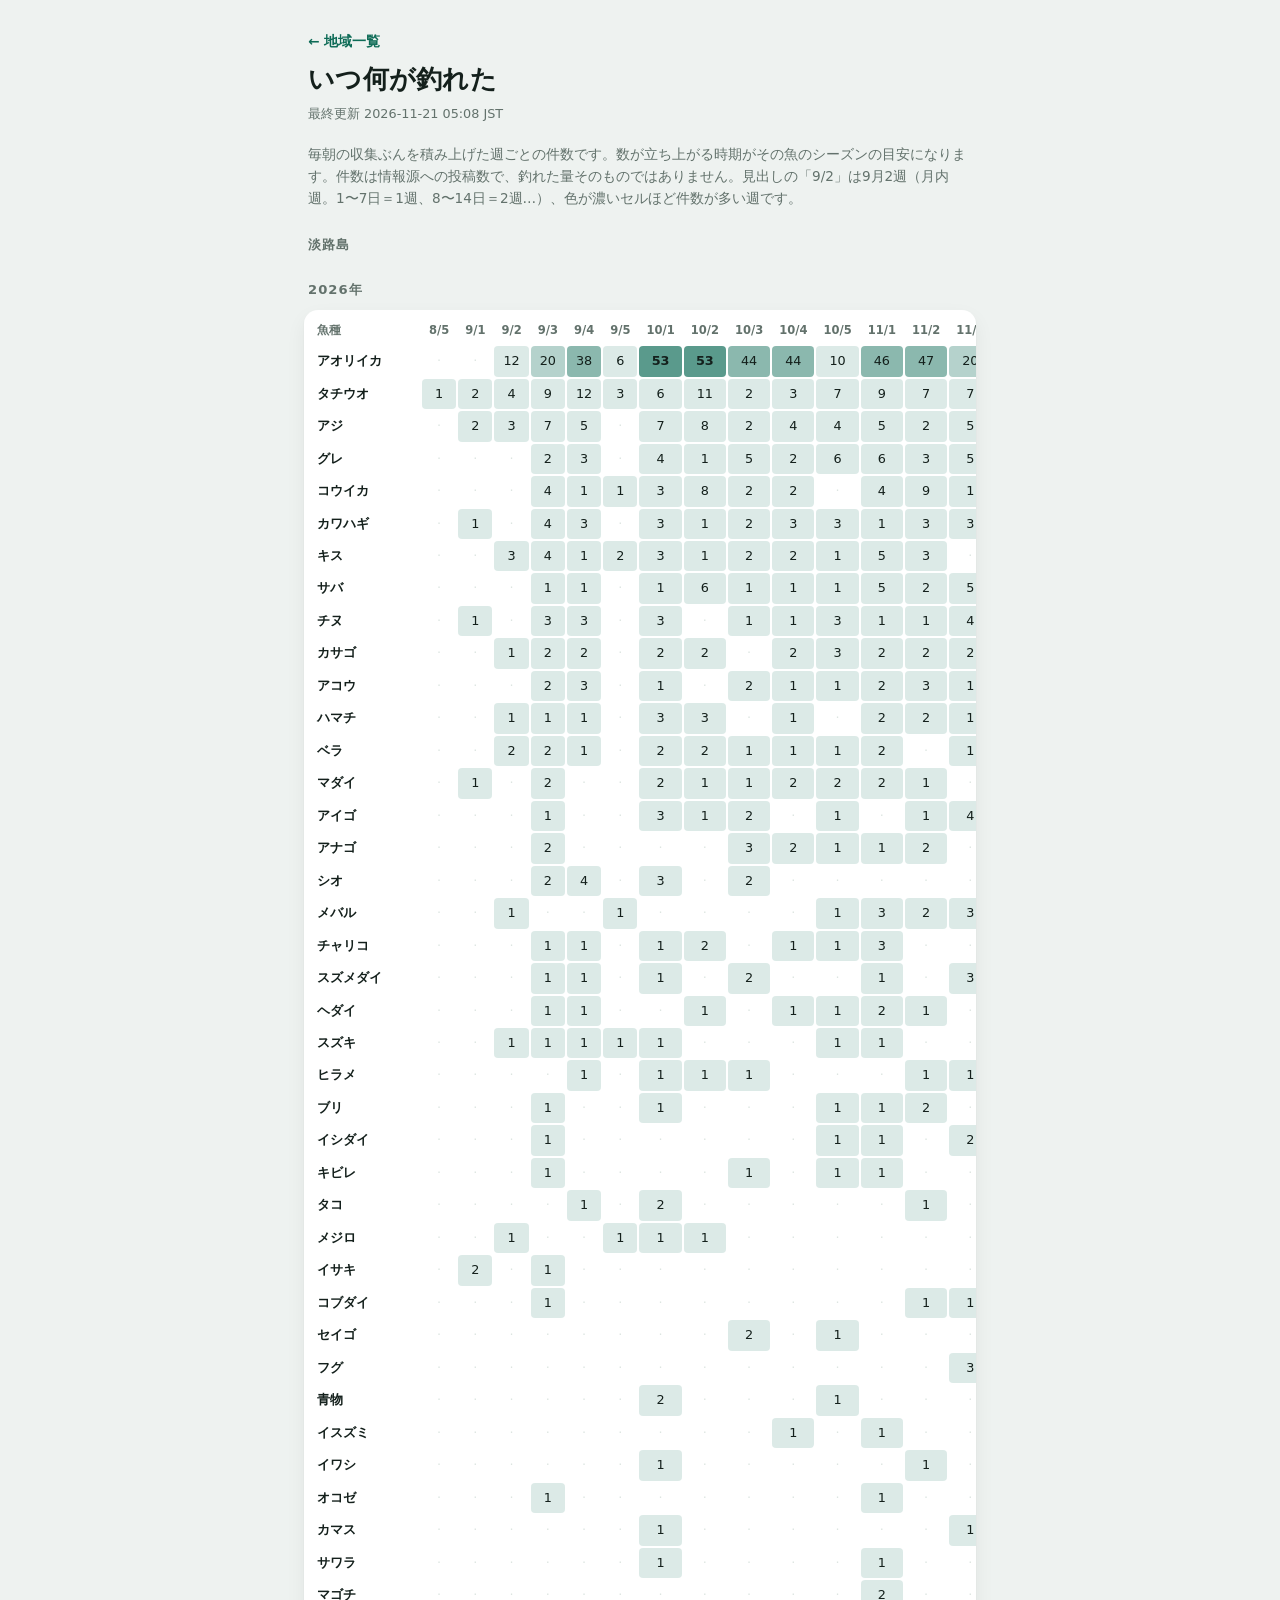
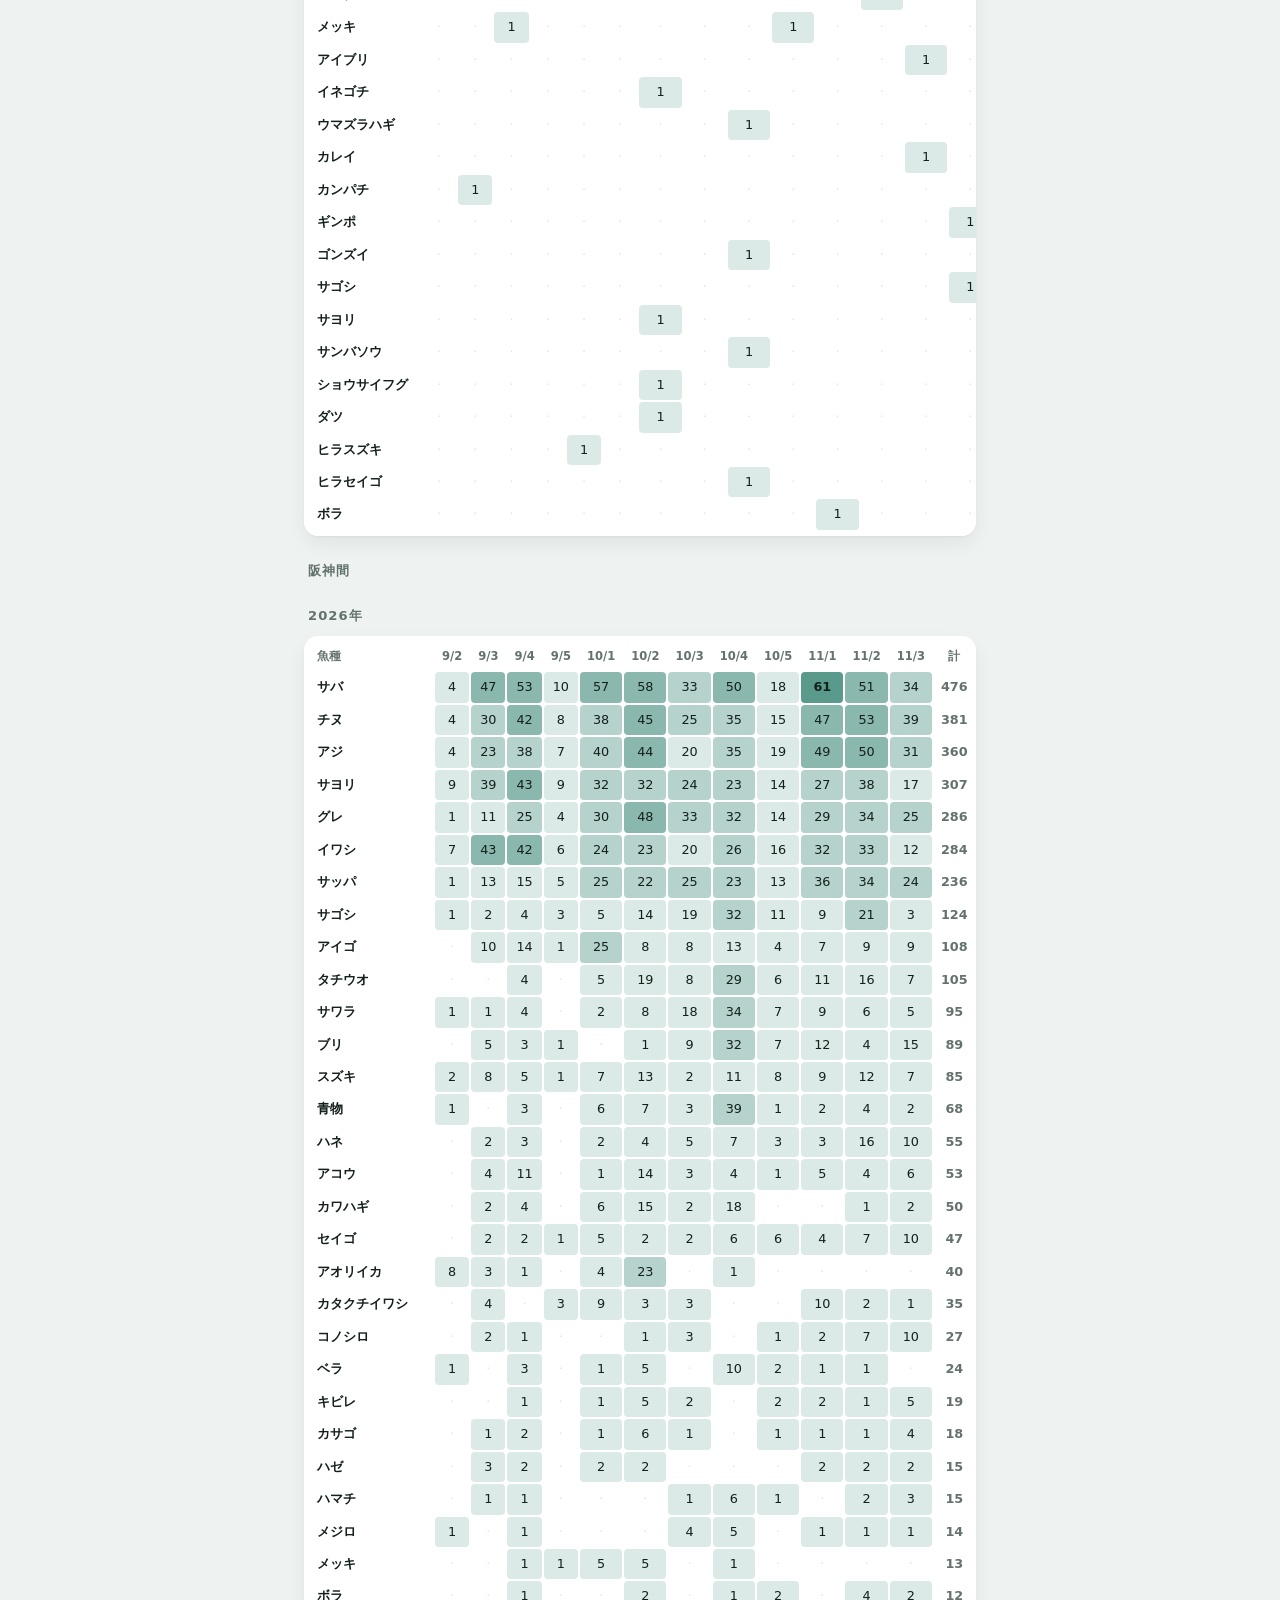
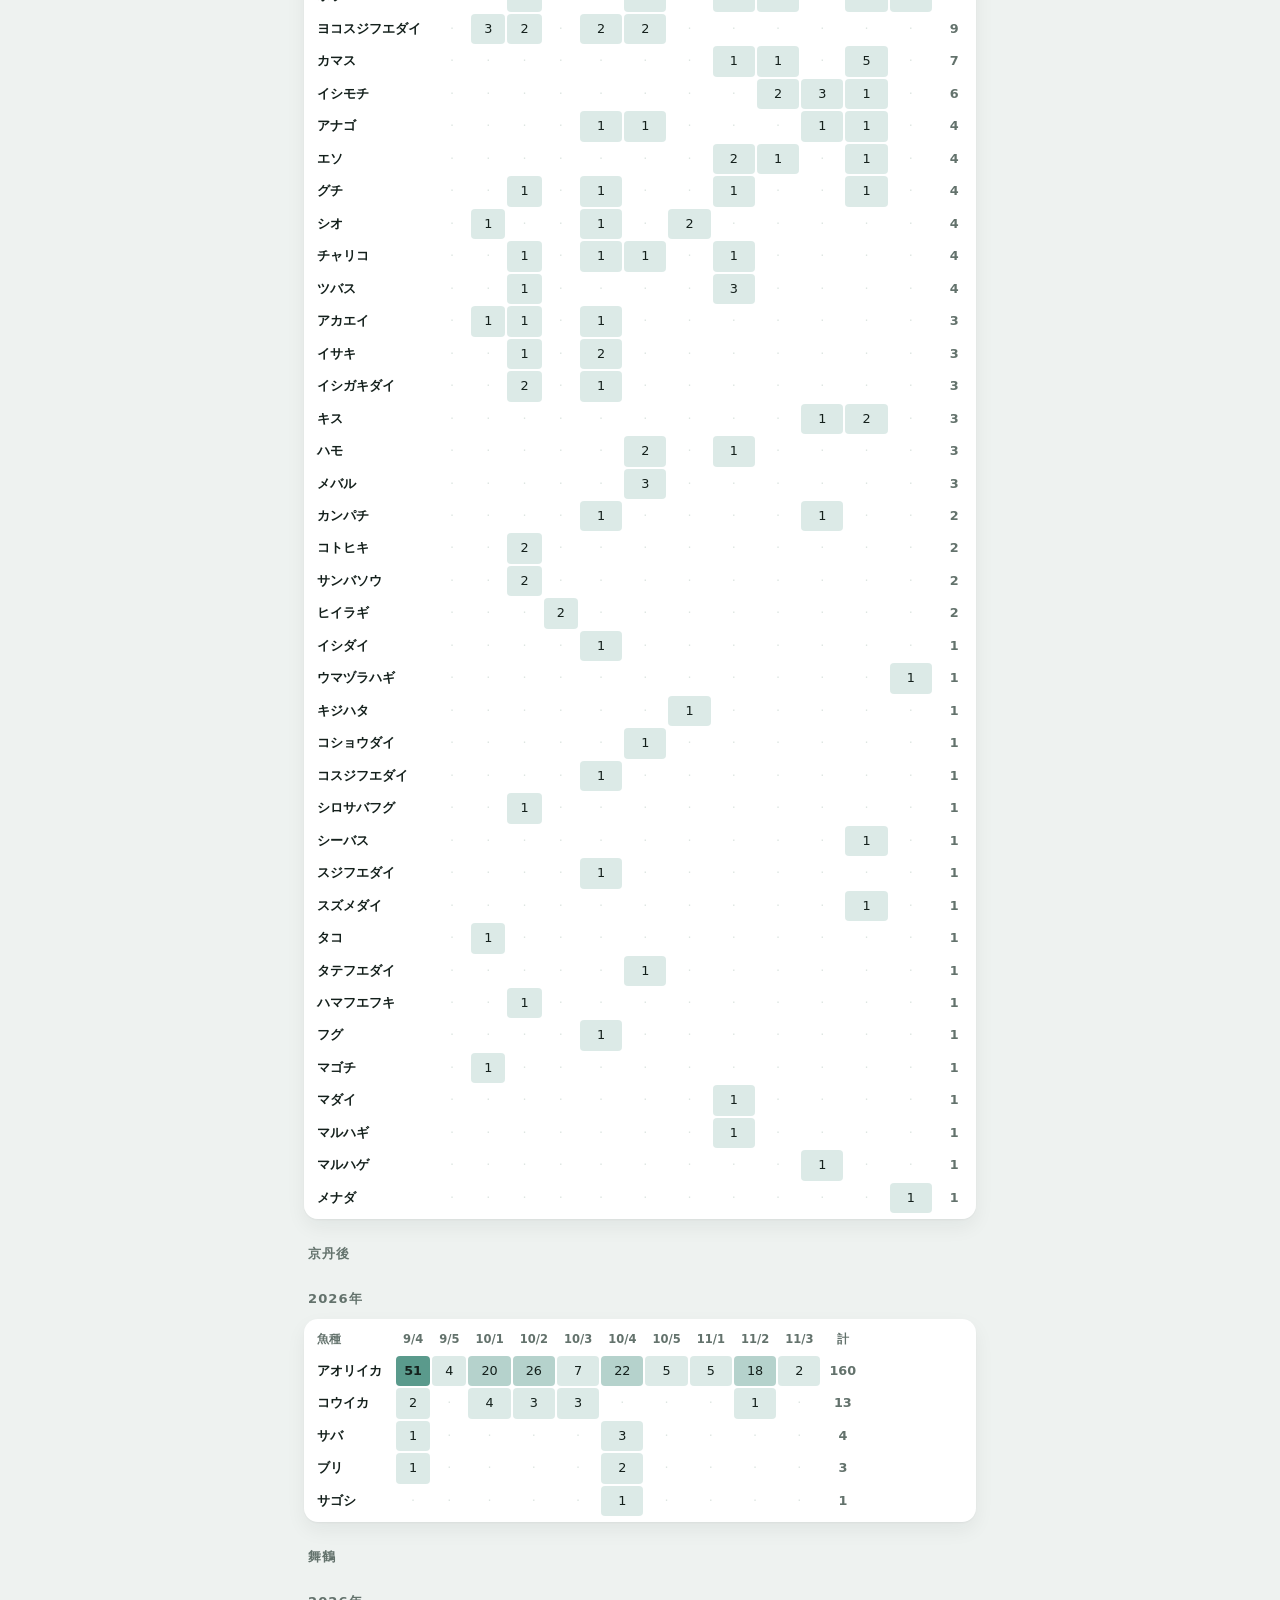
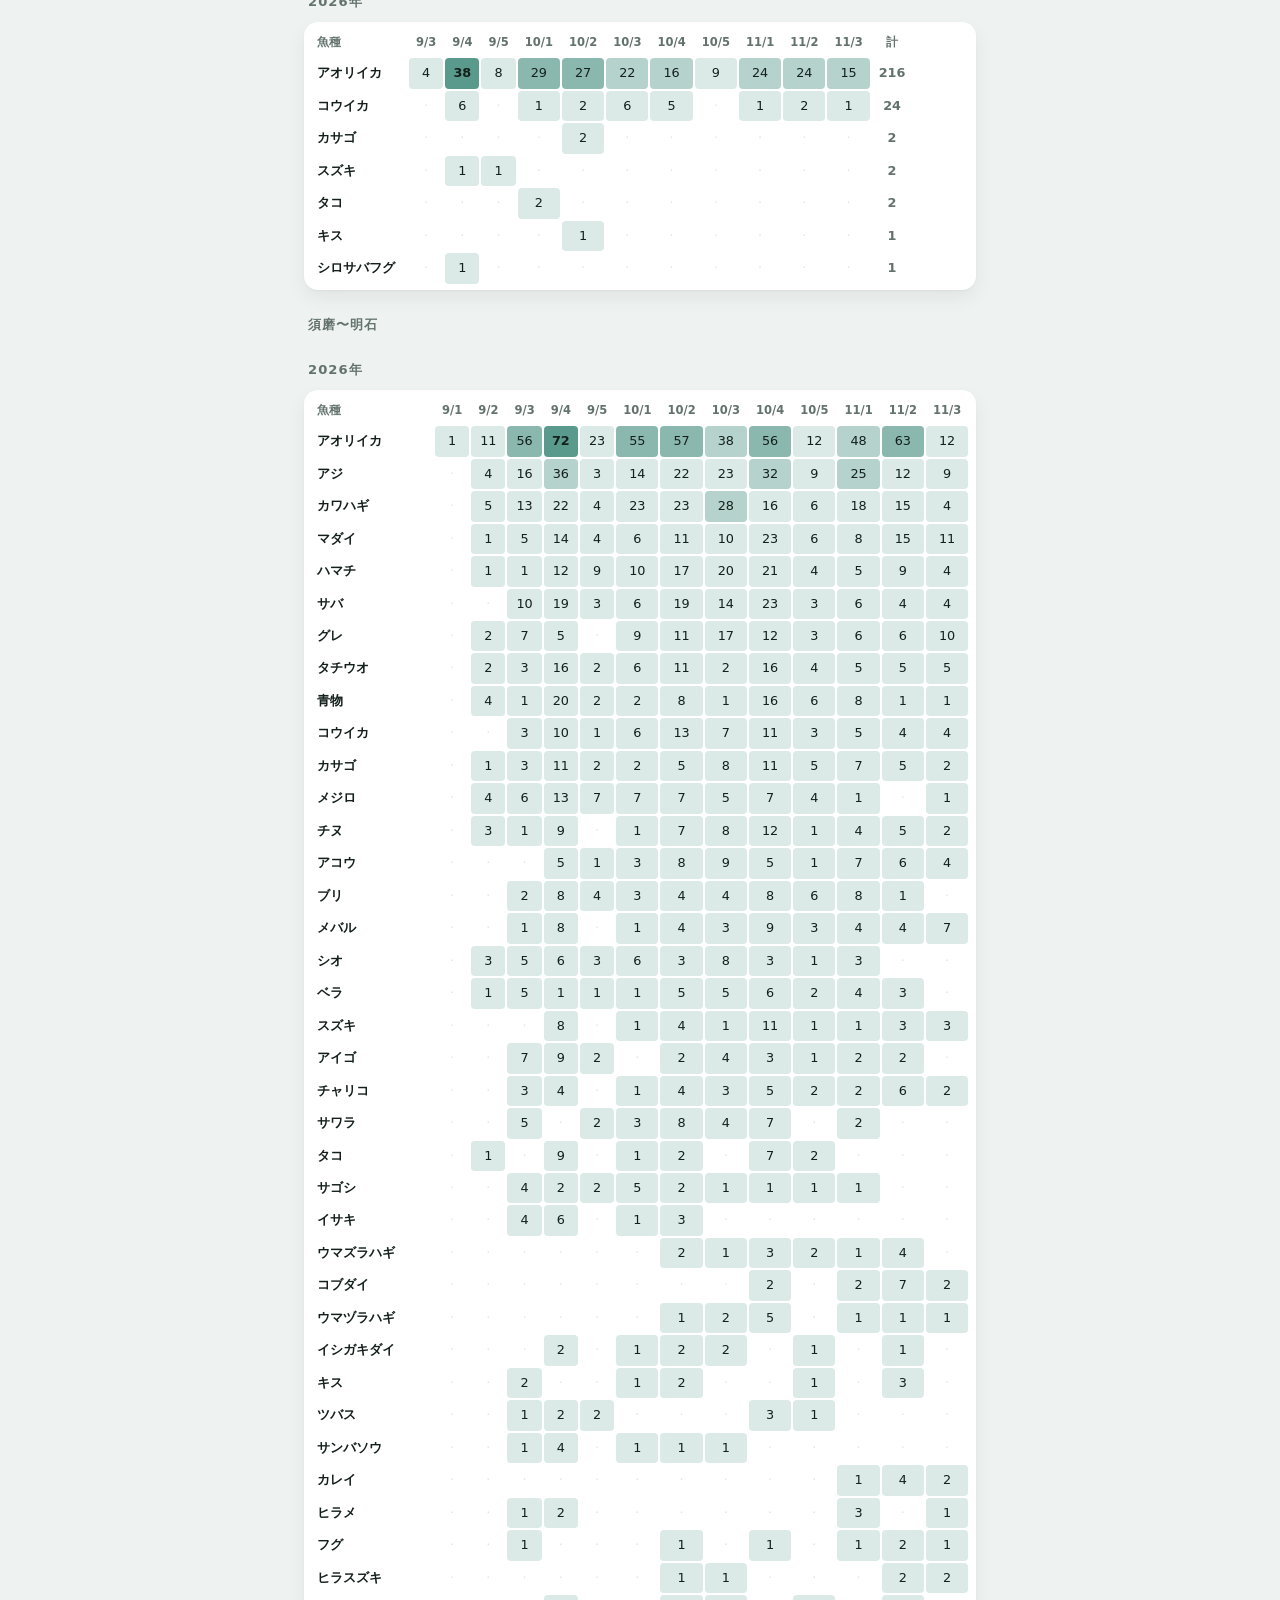
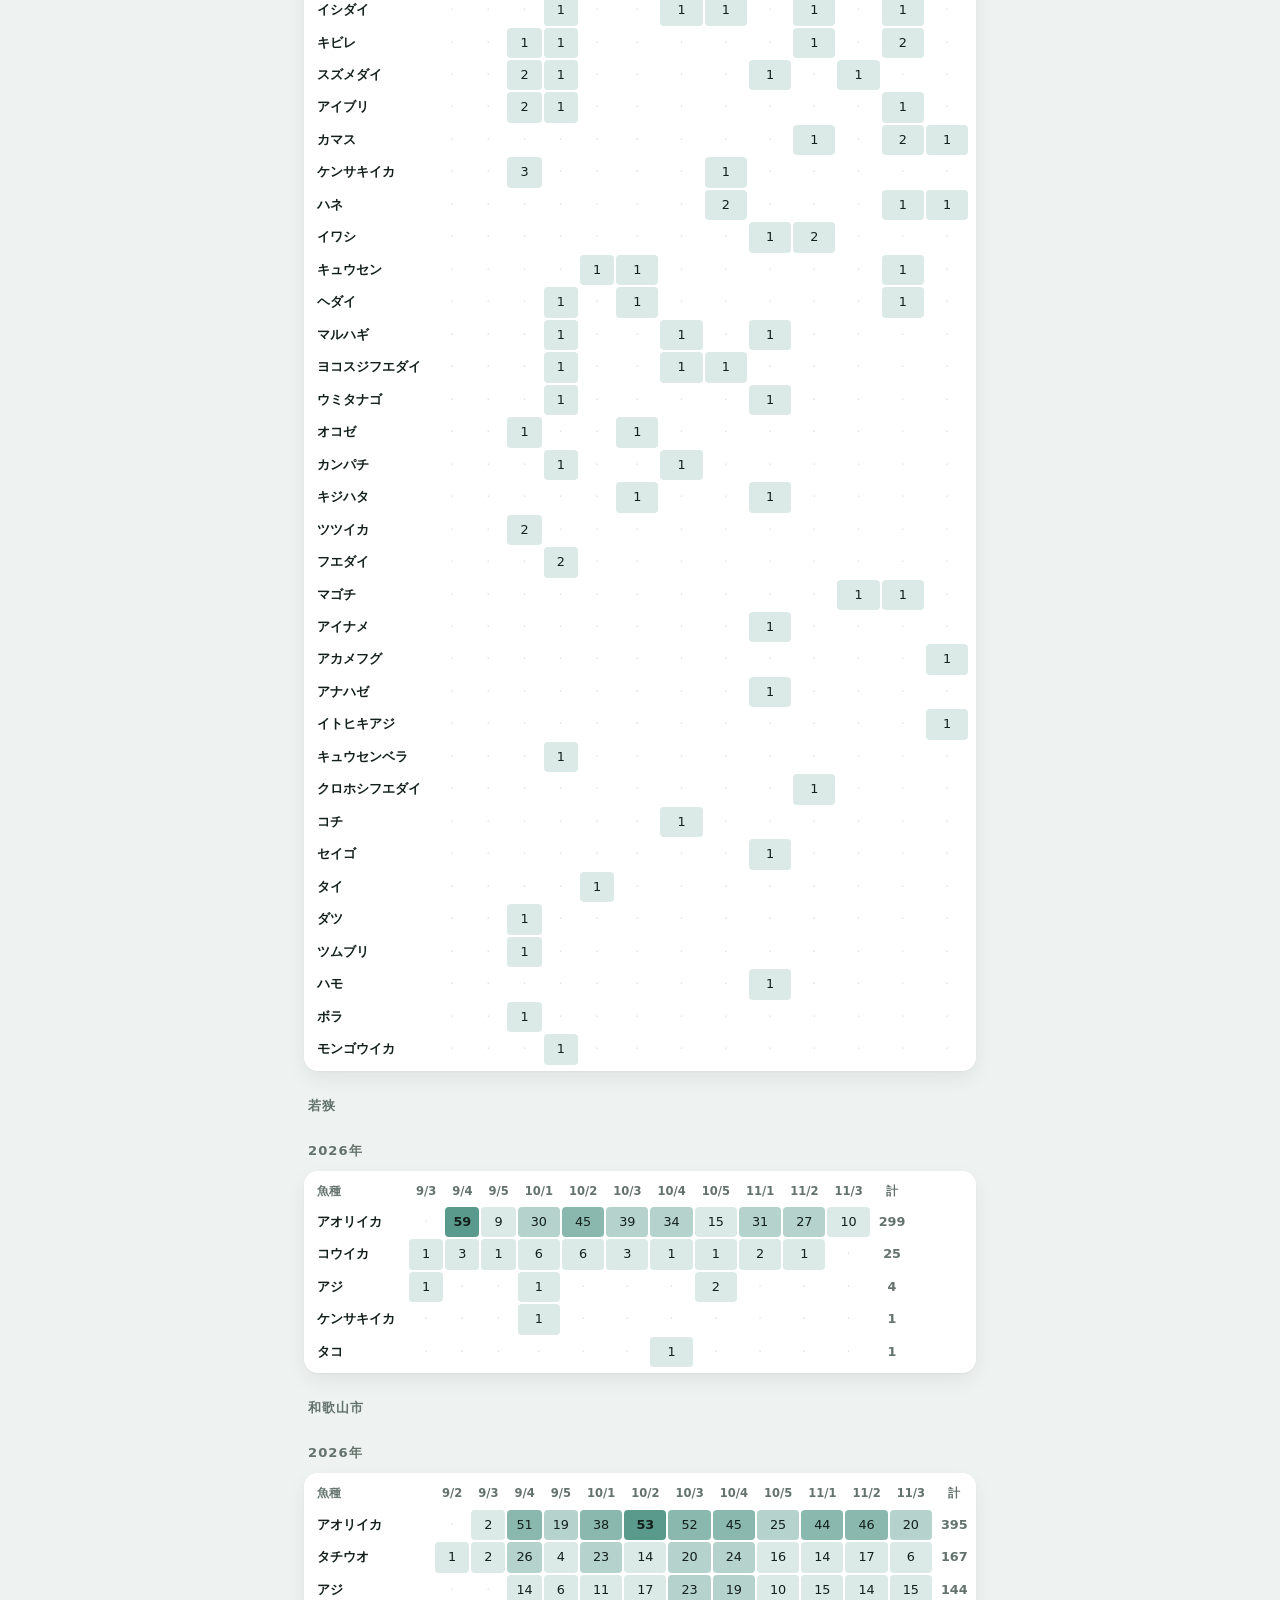
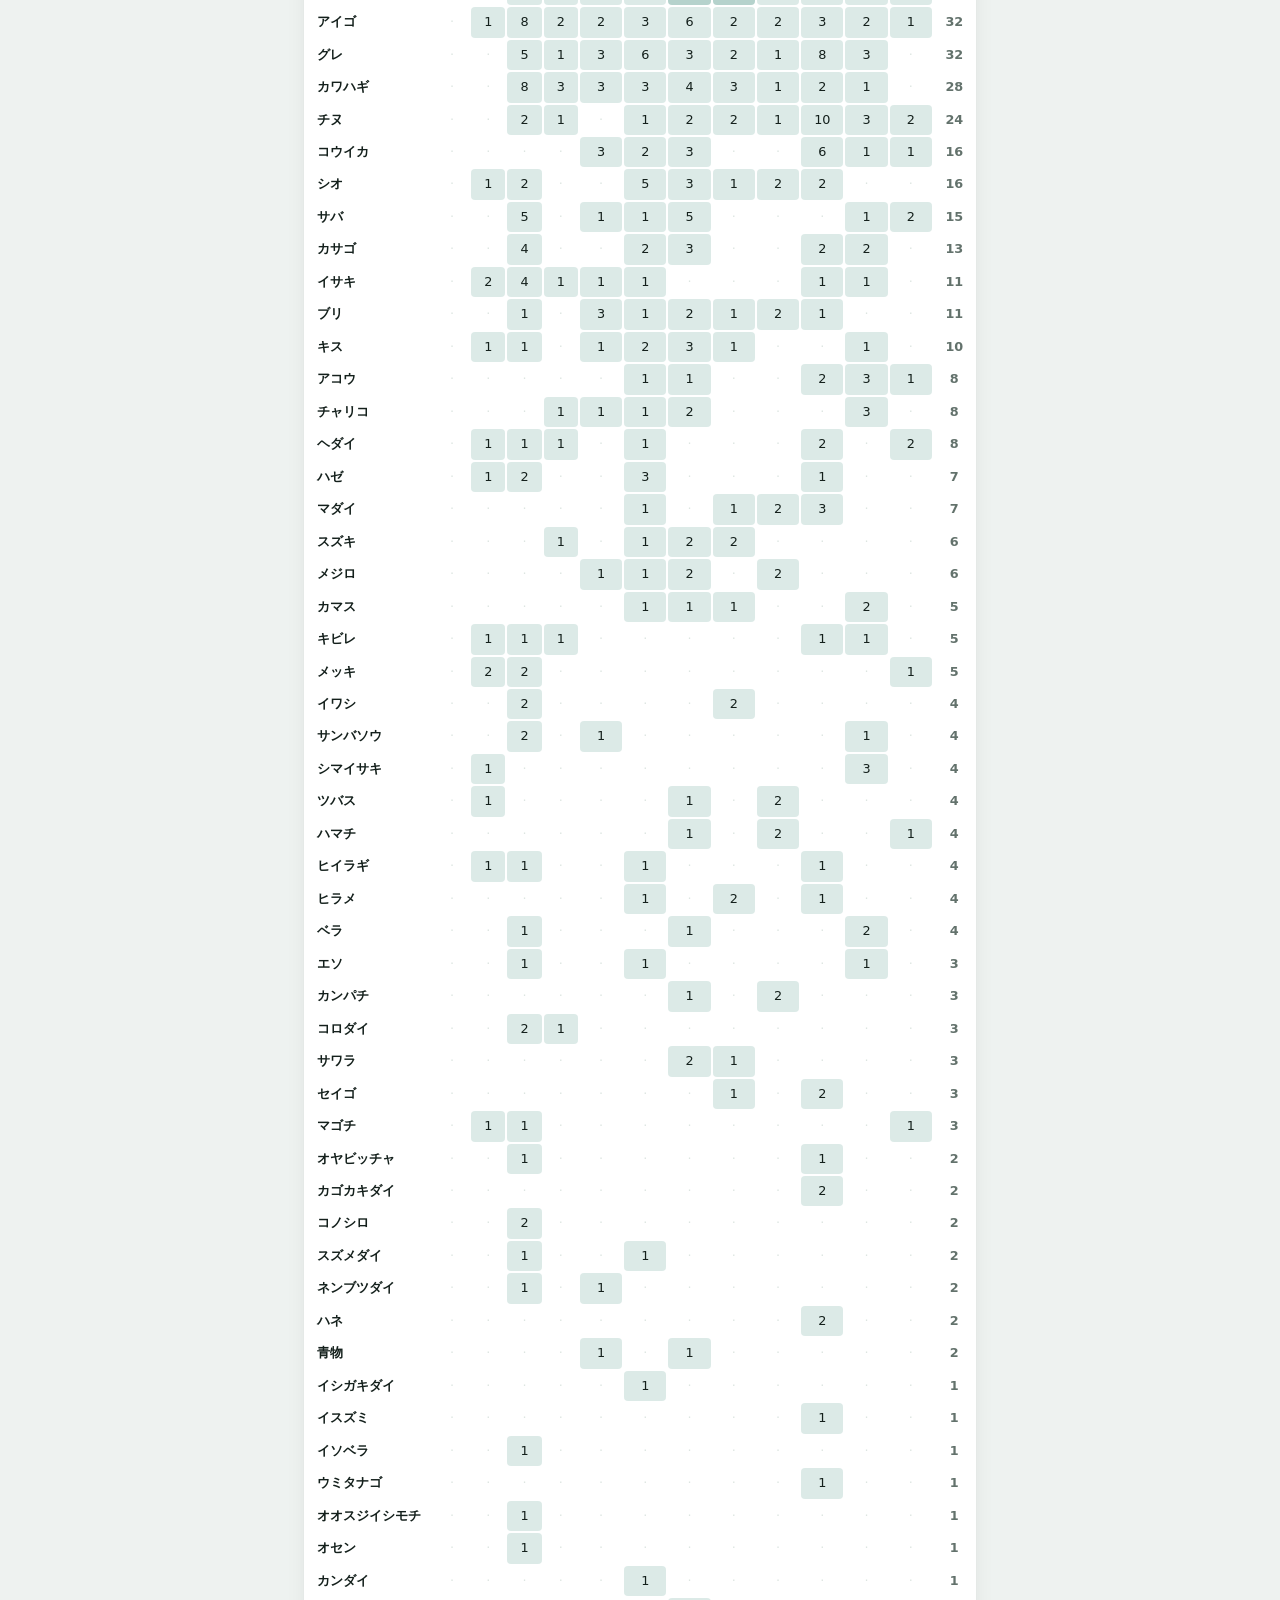
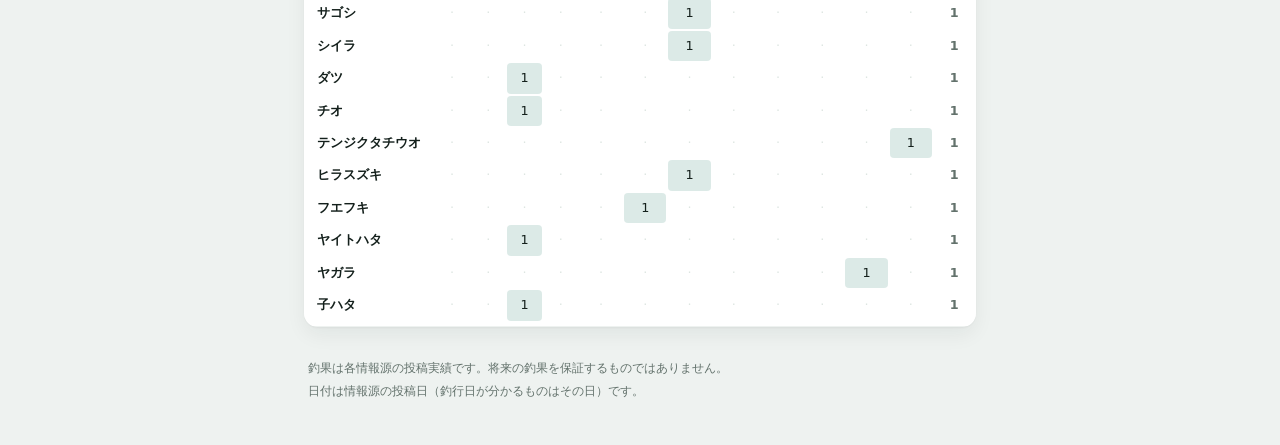
==== stats.html @ 066228cc "report: 釣果サマリを更新" ====
<!doctype html><html lang="ja"><head><meta charset="utf-8"><meta name="viewport" content="width=device-width,initial-scale=1"><meta name="color-scheme" content="light dark"><title>いつ何が釣れた</title><link rel="stylesheet" href="assets/style.css"></head><body><main><header class="top"><a class="back" href="index.html">← 地域一覧</a><h1>いつ何が釣れた</h1><p class="stamp">最終更新 2026-11-21 05:08 JST</p></header><p class="lead2">毎朝の収集ぶんを積み上げた週ごとの件数です。数が立ち上がる時期がその魚のシーズンの目安になります。件数は情報源への投稿数で、釣れた量そのものではありません。見出しの「9/2」は9月2週（月内週。1〜7日＝1週、8〜14日＝2週…）、色が濃いセルほど件数が多い週です。</p><h2 class="day">淡路島</h2><h3 class="day">2026年</h3><div class="grid-wrap"><table class="grid"><thead><tr><th scope="col">魚種</th><th scope="col">8/5</th><th scope="col">9/1</th><th scope="col">9/2</th><th scope="col">9/3</th><th scope="col">9/4</th><th scope="col">9/5</th><th scope="col">10/1</th><th scope="col">10/2</th><th scope="col">10/3</th><th scope="col">10/4</th><th scope="col">10/5</th><th scope="col">11/1</th><th scope="col">11/2</th><th scope="col">11/3</th><th scope="col" class="sum">計</th></tr></thead><tbody><tr><th scope="row">アオリイカ</th><td class="h0">·</td><td class="h0">·</td><td class="h1" title="2026年9月2週 アオリイカ 12件">12</td><td class="h2" title="2026年9月3週 アオリイカ 20件">20</td><td class="h3" title="2026年9月4週 アオリイカ 38件">38</td><td class="h1" title="2026年9月5週 アオリイカ 6件">6</td><td class="h4" title="2026年10月1週 アオリイカ 53件">53</td><td class="h4" title="2026年10月2週 アオリイカ 53件">53</td><td class="h3" title="2026年10月3週 アオリイカ 44件">44</td><td class="h3" title="2026年10月4週 アオリイカ 44件">44</td><td class="h1" title="2026年10月5週 アオリイカ 10件">10</td><td class="h3" title="2026年11月1週 アオリイカ 46件">46</td><td class="h3" title="2026年11月2週 アオリイカ 47件">47</td><td class="h2" title="2026年11月3週 アオリイカ 20件">20</td><td class="sum">393</td></tr><tr><th scope="row">タチウオ</th><td class="h1" title="2026年8月5週 タチウオ 1件">1</td><td class="h1" title="2026年9月1週 タチウオ 2件">2</td><td class="h1" title="2026年9月2週 タチウオ 4件">4</td><td class="h1" title="2026年9月3週 タチウオ 9件">9</td><td class="h1" title="2026年9月4週 タチウオ 12件">12</td><td class="h1" title="2026年9月5週 タチウオ 3件">3</td><td class="h1" title="2026年10月1週 タチウオ 6件">6</td><td class="h1" title="2026年10月2週 タチウオ 11件">11</td><td class="h1" title="2026年10月3週 タチウオ 2件">2</td><td class="h1" title="2026年10月4週 タチウオ 3件">3</td><td class="h1" title="2026年10月5週 タチウオ 7件">7</td><td class="h1" title="2026年11月1週 タチウオ 9件">9</td><td class="h1" title="2026年11月2週 タチウオ 7件">7</td><td class="h1" title="2026年11月3週 タチウオ 7件">7</td><td class="sum">83</td></tr><tr><th scope="row">アジ</th><td class="h0">·</td><td class="h1" title="2026年9月1週 アジ 2件">2</td><td class="h1" title="2026年9月2週 アジ 3件">3</td><td class="h1" title="2026年9月3週 アジ 7件">7</td><td class="h1" title="2026年9月4週 アジ 5件">5</td><td class="h0">·</td><td class="h1" title="2026年10月1週 アジ 7件">7</td><td class="h1" title="2026年10月2週 アジ 8件">8</td><td class="h1" title="2026年10月3週 アジ 2件">2</td><td class="h1" title="2026年10月4週 アジ 4件">4</td><td class="h1" title="2026年10月5週 アジ 4件">4</td><td class="h1" title="2026年11月1週 アジ 5件">5</td><td class="h1" title="2026年11月2週 アジ 2件">2</td><td class="h1" title="2026年11月3週 アジ 5件">5</td><td class="sum">54</td></tr><tr><th scope="row">グレ</th><td class="h0">·</td><td class="h0">·</td><td class="h0">·</td><td class="h1" title="2026年9月3週 グレ 2件">2</td><td class="h1" title="2026年9月4週 グレ 3件">3</td><td class="h0">·</td><td class="h1" title="2026年10月1週 グレ 4件">4</td><td class="h1" title="2026年10月2週 グレ 1件">1</td><td class="h1" title="2026年10月3週 グレ 5件">5</td><td class="h1" title="2026年10月4週 グレ 2件">2</td><td class="h1" title="2026年10月5週 グレ 6件">6</td><td class="h1" title="2026年11月1週 グレ 6件">6</td><td class="h1" title="2026年11月2週 グレ 3件">3</td><td class="h1" title="2026年11月3週 グレ 5件">5</td><td class="sum">37</td></tr><tr><th scope="row">コウイカ</th><td class="h0">·</td><td class="h0">·</td><td class="h0">·</td><td class="h1" title="2026年9月3週 コウイカ 4件">4</td><td class="h1" title="2026年9月4週 コウイカ 1件">1</td><td class="h1" title="2026年9月5週 コウイカ 1件">1</td><td class="h1" title="2026年10月1週 コウイカ 3件">3</td><td class="h1" title="2026年10月2週 コウイカ 8件">8</td><td class="h1" title="2026年10月3週 コウイカ 2件">2</td><td class="h1" title="2026年10月4週 コウイカ 2件">2</td><td class="h0">·</td><td class="h1" title="2026年11月1週 コウイカ 4件">4</td><td class="h1" title="2026年11月2週 コウイカ 9件">9</td><td class="h1" title="2026年11月3週 コウイカ 1件">1</td><td class="sum">35</td></tr><tr><th scope="row">カワハギ</th><td class="h0">·</td><td class="h1" title="2026年9月1週 カワハギ 1件">1</td><td class="h0">·</td><td class="h1" title="2026年9月3週 カワハギ 4件">4</td><td class="h1" title="2026年9月4週 カワハギ 3件">3</td><td class="h0">·</td><td class="h1" title="2026年10月1週 カワハギ 3件">3</td><td class="h1" title="2026年10月2週 カワハギ 1件">1</td><td class="h1" title="2026年10月3週 カワハギ 2件">2</td><td class="h1" title="2026年10月4週 カワハギ 3件">3</td><td class="h1" title="2026年10月5週 カワハギ 3件">3</td><td class="h1" title="2026年11月1週 カワハギ 1件">1</td><td class="h1" title="2026年11月2週 カワハギ 3件">3</td><td class="h1" title="2026年11月3週 カワハギ 3件">3</td><td class="sum">27</td></tr><tr><th scope="row">キス</th><td class="h0">·</td><td class="h0">·</td><td class="h1" title="2026年9月2週 キス 3件">3</td><td class="h1" title="2026年9月3週 キス 4件">4</td><td class="h1" title="2026年9月4週 キス 1件">1</td><td class="h1" title="2026年9月5週 キス 2件">2</td><td class="h1" title="2026年10月1週 キス 3件">3</td><td class="h1" title="2026年10月2週 キス 1件">1</td><td class="h1" title="2026年10月3週 キス 2件">2</td><td class="h1" title="2026年10月4週 キス 2件">2</td><td class="h1" title="2026年10月5週 キス 1件">1</td><td class="h1" title="2026年11月1週 キス 5件">5</td><td class="h1" title="2026年11月2週 キス 3件">3</td><td class="h0">·</td><td class="sum">27</td></tr><tr><th scope="row">サバ</th><td class="h0">·</td><td class="h0">·</td><td class="h0">·</td><td class="h1" title="2026年9月3週 サバ 1件">1</td><td class="h1" title="2026年9月4週 サバ 1件">1</td><td class="h0">·</td><td class="h1" title="2026年10月1週 サバ 1件">1</td><td class="h1" title="2026年10月2週 サバ 6件">6</td><td class="h1" title="2026年10月3週 サバ 1件">1</td><td class="h1" title="2026年10月4週 サバ 1件">1</td><td class="h1" title="2026年10月5週 サバ 1件">1</td><td class="h1" title="2026年11月1週 サバ 5件">5</td><td class="h1" title="2026年11月2週 サバ 2件">2</td><td class="h1" title="2026年11月3週 サバ 5件">5</td><td class="sum">24</td></tr><tr><th scope="row">チヌ</th><td class="h0">·</td><td class="h1" title="2026年9月1週 チヌ 1件">1</td><td class="h0">·</td><td class="h1" title="2026年9月3週 チヌ 3件">3</td><td class="h1" title="2026年9月4週 チヌ 3件">3</td><td class="h0">·</td><td class="h1" title="2026年10月1週 チヌ 3件">3</td><td class="h0">·</td><td class="h1" title="2026年10月3週 チヌ 1件">1</td><td class="h1" title="2026年10月4週 チヌ 1件">1</td><td class="h1" title="2026年10月5週 チヌ 3件">3</td><td class="h1" title="2026年11月1週 チヌ 1件">1</td><td class="h1" title="2026年11月2週 チヌ 1件">1</td><td class="h1" title="2026年11月3週 チヌ 4件">4</td><td class="sum">21</td></tr><tr><th scope="row">カサゴ</th><td class="h0">·</td><td class="h0">·</td><td class="h1" title="2026年9月2週 カサゴ 1件">1</td><td class="h1" title="2026年9月3週 カサゴ 2件">2</td><td class="h1" title="2026年9月4週 カサゴ 2件">2</td><td class="h0">·</td><td class="h1" title="2026年10月1週 カサゴ 2件">2</td><td class="h1" title="2026年10月2週 カサゴ 2件">2</td><td class="h0">·</td><td class="h1" title="2026年10月4週 カサゴ 2件">2</td><td class="h1" title="2026年10月5週 カサゴ 3件">3</td><td class="h1" title="2026年11月1週 カサゴ 2件">2</td><td class="h1" title="2026年11月2週 カサゴ 2件">2</td><td class="h1" title="2026年11月3週 カサゴ 2件">2</td><td class="sum">20</td></tr><tr><th scope="row">アコウ</th><td class="h0">·</td><td class="h0">·</td><td class="h0">·</td><td class="h1" title="2026年9月3週 アコウ 2件">2</td><td class="h1" title="2026年9月4週 アコウ 3件">3</td><td class="h0">·</td><td class="h1" title="2026年10月1週 アコウ 1件">1</td><td class="h0">·</td><td class="h1" title="2026年10月3週 アコウ 2件">2</td><td class="h1" title="2026年10月4週 アコウ 1件">1</td><td class="h1" title="2026年10月5週 アコウ 1件">1</td><td class="h1" title="2026年11月1週 アコウ 2件">2</td><td class="h1" title="2026年11月2週 アコウ 3件">3</td><td class="h1" title="2026年11月3週 アコウ 1件">1</td><td class="sum">16</td></tr><tr><th scope="row">ハマチ</th><td class="h0">·</td><td class="h0">·</td><td class="h1" title="2026年9月2週 ハマチ 1件">1</td><td class="h1" title="2026年9月3週 ハマチ 1件">1</td><td class="h1" title="2026年9月4週 ハマチ 1件">1</td><td class="h0">·</td><td class="h1" title="2026年10月1週 ハマチ 3件">3</td><td class="h1" title="2026年10月2週 ハマチ 3件">3</td><td class="h0">·</td><td class="h1" title="2026年10月4週 ハマチ 1件">1</td><td class="h0">·</td><td class="h1" title="2026年11月1週 ハマチ 2件">2</td><td class="h1" title="2026年11月2週 ハマチ 2件">2</td><td class="h1" title="2026年11月3週 ハマチ 1件">1</td><td class="sum">15</td></tr><tr><th scope="row">ベラ</th><td class="h0">·</td><td class="h0">·</td><td class="h1" title="2026年9月2週 ベラ 2件">2</td><td class="h1" title="2026年9月3週 ベラ 2件">2</td><td class="h1" title="2026年9月4週 ベラ 1件">1</td><td class="h0">·</td><td class="h1" title="2026年10月1週 ベラ 2件">2</td><td class="h1" title="2026年10月2週 ベラ 2件">2</td><td class="h1" title="2026年10月3週 ベラ 1件">1</td><td class="h1" title="2026年10月4週 ベラ 1件">1</td><td class="h1" title="2026年10月5週 ベラ 1件">1</td><td class="h1" title="2026年11月1週 ベラ 2件">2</td><td class="h0">·</td><td class="h1" title="2026年11月3週 ベラ 1件">1</td><td class="sum">15</td></tr><tr><th scope="row">マダイ</th><td class="h0">·</td><td class="h1" title="2026年9月1週 マダイ 1件">1</td><td class="h0">·</td><td class="h1" title="2026年9月3週 マダイ 2件">2</td><td class="h0">·</td><td class="h0">·</td><td class="h1" title="2026年10月1週 マダイ 2件">2</td><td class="h1" title="2026年10月2週 マダイ 1件">1</td><td class="h1" title="2026年10月3週 マダイ 1件">1</td><td class="h1" title="2026年10月4週 マダイ 2件">2</td><td class="h1" title="2026年10月5週 マダイ 2件">2</td><td class="h1" title="2026年11月1週 マダイ 2件">2</td><td class="h1" title="2026年11月2週 マダイ 1件">1</td><td class="h0">·</td><td class="sum">14</td></tr><tr><th scope="row">アイゴ</th><td class="h0">·</td><td class="h0">·</td><td class="h0">·</td><td class="h1" title="2026年9月3週 アイゴ 1件">1</td><td class="h0">·</td><td class="h0">·</td><td class="h1" title="2026年10月1週 アイゴ 3件">3</td><td class="h1" title="2026年10月2週 アイゴ 1件">1</td><td class="h1" title="2026年10月3週 アイゴ 2件">2</td><td class="h0">·</td><td class="h1" title="2026年10月5週 アイゴ 1件">1</td><td class="h0">·</td><td class="h1" title="2026年11月2週 アイゴ 1件">1</td><td class="h1" title="2026年11月3週 アイゴ 4件">4</td><td class="sum">13</td></tr><tr><th scope="row">アナゴ</th><td class="h0">·</td><td class="h0">·</td><td class="h0">·</td><td class="h1" title="2026年9月3週 アナゴ 2件">2</td><td class="h0">·</td><td class="h0">·</td><td class="h0">·</td><td class="h0">·</td><td class="h1" title="2026年10月3週 アナゴ 3件">3</td><td class="h1" title="2026年10月4週 アナゴ 2件">2</td><td class="h1" title="2026年10月5週 アナゴ 1件">1</td><td class="h1" title="2026年11月1週 アナゴ 1件">1</td><td class="h1" title="2026年11月2週 アナゴ 2件">2</td><td class="h0">·</td><td class="sum">11</td></tr><tr><th scope="row">シオ</th><td class="h0">·</td><td class="h0">·</td><td class="h0">·</td><td class="h1" title="2026年9月3週 シオ 2件">2</td><td class="h1" title="2026年9月4週 シオ 4件">4</td><td class="h0">·</td><td class="h1" title="2026年10月1週 シオ 3件">3</td><td class="h0">·</td><td class="h1" title="2026年10月3週 シオ 2件">2</td><td class="h0">·</td><td class="h0">·</td><td class="h0">·</td><td class="h0">·</td><td class="h0">·</td><td class="sum">11</td></tr><tr><th scope="row">メバル</th><td class="h0">·</td><td class="h0">·</td><td class="h1" title="2026年9月2週 メバル 1件">1</td><td class="h0">·</td><td class="h0">·</td><td class="h1" title="2026年9月5週 メバル 1件">1</td><td class="h0">·</td><td class="h0">·</td><td class="h0">·</td><td class="h0">·</td><td class="h1" title="2026年10月5週 メバル 1件">1</td><td class="h1" title="2026年11月1週 メバル 3件">3</td><td class="h1" title="2026年11月2週 メバル 2件">2</td><td class="h1" title="2026年11月3週 メバル 3件">3</td><td class="sum">11</td></tr><tr><th scope="row">チャリコ</th><td class="h0">·</td><td class="h0">·</td><td class="h0">·</td><td class="h1" title="2026年9月3週 チャリコ 1件">1</td><td class="h1" title="2026年9月4週 チャリコ 1件">1</td><td class="h0">·</td><td class="h1" title="2026年10月1週 チャリコ 1件">1</td><td class="h1" title="2026年10月2週 チャリコ 2件">2</td><td class="h0">·</td><td class="h1" title="2026年10月4週 チャリコ 1件">1</td><td class="h1" title="2026年10月5週 チャリコ 1件">1</td><td class="h1" title="2026年11月1週 チャリコ 3件">3</td><td class="h0">·</td><td class="h0">·</td><td class="sum">10</td></tr><tr><th scope="row">スズメダイ</th><td class="h0">·</td><td class="h0">·</td><td class="h0">·</td><td class="h1" title="2026年9月3週 スズメダイ 1件">1</td><td class="h1" title="2026年9月4週 スズメダイ 1件">1</td><td class="h0">·</td><td class="h1" title="2026年10月1週 スズメダイ 1件">1</td><td class="h0">·</td><td class="h1" title="2026年10月3週 スズメダイ 2件">2</td><td class="h0">·</td><td class="h0">·</td><td class="h1" title="2026年11月1週 スズメダイ 1件">1</td><td class="h0">·</td><td class="h1" title="2026年11月3週 スズメダイ 3件">3</td><td class="sum">9</td></tr><tr><th scope="row">ヘダイ</th><td class="h0">·</td><td class="h0">·</td><td class="h0">·</td><td class="h1" title="2026年9月3週 ヘダイ 1件">1</td><td class="h1" title="2026年9月4週 ヘダイ 1件">1</td><td class="h0">·</td><td class="h0">·</td><td class="h1" title="2026年10月2週 ヘダイ 1件">1</td><td class="h0">·</td><td class="h1" title="2026年10月4週 ヘダイ 1件">1</td><td class="h1" title="2026年10月5週 ヘダイ 1件">1</td><td class="h1" title="2026年11月1週 ヘダイ 2件">2</td><td class="h1" title="2026年11月2週 ヘダイ 1件">1</td><td class="h0">·</td><td class="sum">8</td></tr><tr><th scope="row">スズキ</th><td class="h0">·</td><td class="h0">·</td><td class="h1" title="2026年9月2週 スズキ 1件">1</td><td class="h1" title="2026年9月3週 スズキ 1件">1</td><td class="h1" title="2026年9月4週 スズキ 1件">1</td><td class="h1" title="2026年9月5週 スズキ 1件">1</td><td class="h1" title="2026年10月1週 スズキ 1件">1</td><td class="h0">·</td><td class="h0">·</td><td class="h0">·</td><td class="h1" title="2026年10月5週 スズキ 1件">1</td><td class="h1" title="2026年11月1週 スズキ 1件">1</td><td class="h0">·</td><td class="h0">·</td><td class="sum">7</td></tr><tr><th scope="row">ヒラメ</th><td class="h0">·</td><td class="h0">·</td><td class="h0">·</td><td class="h0">·</td><td class="h1" title="2026年9月4週 ヒラメ 1件">1</td><td class="h0">·</td><td class="h1" title="2026年10月1週 ヒラメ 1件">1</td><td class="h1" title="2026年10月2週 ヒラメ 1件">1</td><td class="h1" title="2026年10月3週 ヒラメ 1件">1</td><td class="h0">·</td><td class="h0">·</td><td class="h0">·</td><td class="h1" title="2026年11月2週 ヒラメ 1件">1</td><td class="h1" title="2026年11月3週 ヒラメ 1件">1</td><td class="sum">6</td></tr><tr><th scope="row">ブリ</th><td class="h0">·</td><td class="h0">·</td><td class="h0">·</td><td class="h1" title="2026年9月3週 ブリ 1件">1</td><td class="h0">·</td><td class="h0">·</td><td class="h1" title="2026年10月1週 ブリ 1件">1</td><td class="h0">·</td><td class="h0">·</td><td class="h0">·</td><td class="h1" title="2026年10月5週 ブリ 1件">1</td><td class="h1" title="2026年11月1週 ブリ 1件">1</td><td class="h1" title="2026年11月2週 ブリ 2件">2</td><td class="h0">·</td><td class="sum">6</td></tr><tr><th scope="row">イシダイ</th><td class="h0">·</td><td class="h0">·</td><td class="h0">·</td><td class="h1" title="2026年9月3週 イシダイ 1件">1</td><td class="h0">·</td><td class="h0">·</td><td class="h0">·</td><td class="h0">·</td><td class="h0">·</td><td class="h0">·</td><td class="h1" title="2026年10月5週 イシダイ 1件">1</td><td class="h1" title="2026年11月1週 イシダイ 1件">1</td><td class="h0">·</td><td class="h1" title="2026年11月3週 イシダイ 2件">2</td><td class="sum">5</td></tr><tr><th scope="row">キビレ</th><td class="h0">·</td><td class="h0">·</td><td class="h0">·</td><td class="h1" title="2026年9月3週 キビレ 1件">1</td><td class="h0">·</td><td class="h0">·</td><td class="h0">·</td><td class="h0">·</td><td class="h1" title="2026年10月3週 キビレ 1件">1</td><td class="h0">·</td><td class="h1" title="2026年10月5週 キビレ 1件">1</td><td class="h1" title="2026年11月1週 キビレ 1件">1</td><td class="h0">·</td><td class="h0">·</td><td class="sum">4</td></tr><tr><th scope="row">タコ</th><td class="h0">·</td><td class="h0">·</td><td class="h0">·</td><td class="h0">·</td><td class="h1" title="2026年9月4週 タコ 1件">1</td><td class="h0">·</td><td class="h1" title="2026年10月1週 タコ 2件">2</td><td class="h0">·</td><td class="h0">·</td><td class="h0">·</td><td class="h0">·</td><td class="h0">·</td><td class="h1" title="2026年11月2週 タコ 1件">1</td><td class="h0">·</td><td class="sum">4</td></tr><tr><th scope="row">メジロ</th><td class="h0">·</td><td class="h0">·</td><td class="h1" title="2026年9月2週 メジロ 1件">1</td><td class="h0">·</td><td class="h0">·</td><td class="h1" title="2026年9月5週 メジロ 1件">1</td><td class="h1" title="2026年10月1週 メジロ 1件">1</td><td class="h1" title="2026年10月2週 メジロ 1件">1</td><td class="h0">·</td><td class="h0">·</td><td class="h0">·</td><td class="h0">·</td><td class="h0">·</td><td class="h0">·</td><td class="sum">4</td></tr><tr><th scope="row">イサキ</th><td class="h0">·</td><td class="h1" title="2026年9月1週 イサキ 2件">2</td><td class="h0">·</td><td class="h1" title="2026年9月3週 イサキ 1件">1</td><td class="h0">·</td><td class="h0">·</td><td class="h0">·</td><td class="h0">·</td><td class="h0">·</td><td class="h0">·</td><td class="h0">·</td><td class="h0">·</td><td class="h0">·</td><td class="h0">·</td><td class="sum">3</td></tr><tr><th scope="row">コブダイ</th><td class="h0">·</td><td class="h0">·</td><td class="h0">·</td><td class="h1" title="2026年9月3週 コブダイ 1件">1</td><td class="h0">·</td><td class="h0">·</td><td class="h0">·</td><td class="h0">·</td><td class="h0">·</td><td class="h0">·</td><td class="h0">·</td><td class="h0">·</td><td class="h1" title="2026年11月2週 コブダイ 1件">1</td><td class="h1" title="2026年11月3週 コブダイ 1件">1</td><td class="sum">3</td></tr><tr><th scope="row">セイゴ</th><td class="h0">·</td><td class="h0">·</td><td class="h0">·</td><td class="h0">·</td><td class="h0">·</td><td class="h0">·</td><td class="h0">·</td><td class="h0">·</td><td class="h1" title="2026年10月3週 セイゴ 2件">2</td><td class="h0">·</td><td class="h1" title="2026年10月5週 セイゴ 1件">1</td><td class="h0">·</td><td class="h0">·</td><td class="h0">·</td><td class="sum">3</td></tr><tr><th scope="row">フグ</th><td class="h0">·</td><td class="h0">·</td><td class="h0">·</td><td class="h0">·</td><td class="h0">·</td><td class="h0">·</td><td class="h0">·</td><td class="h0">·</td><td class="h0">·</td><td class="h0">·</td><td class="h0">·</td><td class="h0">·</td><td class="h0">·</td><td class="h1" title="2026年11月3週 フグ 3件">3</td><td class="sum">3</td></tr><tr><th scope="row">青物</th><td class="h0">·</td><td class="h0">·</td><td class="h0">·</td><td class="h0">·</td><td class="h0">·</td><td class="h0">·</td><td class="h1" title="2026年10月1週 青物 2件">2</td><td class="h0">·</td><td class="h0">·</td><td class="h0">·</td><td class="h1" title="2026年10月5週 青物 1件">1</td><td class="h0">·</td><td class="h0">·</td><td class="h0">·</td><td class="sum">3</td></tr><tr><th scope="row">イスズミ</th><td class="h0">·</td><td class="h0">·</td><td class="h0">·</td><td class="h0">·</td><td class="h0">·</td><td class="h0">·</td><td class="h0">·</td><td class="h0">·</td><td class="h0">·</td><td class="h1" title="2026年10月4週 イスズミ 1件">1</td><td class="h0">·</td><td class="h1" title="2026年11月1週 イスズミ 1件">1</td><td class="h0">·</td><td class="h0">·</td><td class="sum">2</td></tr><tr><th scope="row">イワシ</th><td class="h0">·</td><td class="h0">·</td><td class="h0">·</td><td class="h0">·</td><td class="h0">·</td><td class="h0">·</td><td class="h1" title="2026年10月1週 イワシ 1件">1</td><td class="h0">·</td><td class="h0">·</td><td class="h0">·</td><td class="h0">·</td><td class="h0">·</td><td class="h1" title="2026年11月2週 イワシ 1件">1</td><td class="h0">·</td><td class="sum">2</td></tr><tr><th scope="row">オコゼ</th><td class="h0">·</td><td class="h0">·</td><td class="h0">·</td><td class="h1" title="2026年9月3週 オコゼ 1件">1</td><td class="h0">·</td><td class="h0">·</td><td class="h0">·</td><td class="h0">·</td><td class="h0">·</td><td class="h0">·</td><td class="h0">·</td><td class="h1" title="2026年11月1週 オコゼ 1件">1</td><td class="h0">·</td><td class="h0">·</td><td class="sum">2</td></tr><tr><th scope="row">カマス</th><td class="h0">·</td><td class="h0">·</td><td class="h0">·</td><td class="h0">·</td><td class="h0">·</td><td class="h0">·</td><td class="h1" title="2026年10月1週 カマス 1件">1</td><td class="h0">·</td><td class="h0">·</td><td class="h0">·</td><td class="h0">·</td><td class="h0">·</td><td class="h0">·</td><td class="h1" title="2026年11月3週 カマス 1件">1</td><td class="sum">2</td></tr><tr><th scope="row">サワラ</th><td class="h0">·</td><td class="h0">·</td><td class="h0">·</td><td class="h0">·</td><td class="h0">·</td><td class="h0">·</td><td class="h1" title="2026年10月1週 サワラ 1件">1</td><td class="h0">·</td><td class="h0">·</td><td class="h0">·</td><td class="h0">·</td><td class="h1" title="2026年11月1週 サワラ 1件">1</td><td class="h0">·</td><td class="h0">·</td><td class="sum">2</td></tr><tr><th scope="row">マゴチ</th><td class="h0">·</td><td class="h0">·</td><td class="h0">·</td><td class="h0">·</td><td class="h0">·</td><td class="h0">·</td><td class="h0">·</td><td class="h0">·</td><td class="h0">·</td><td class="h0">·</td><td class="h0">·</td><td class="h1" title="2026年11月1週 マゴチ 2件">2</td><td class="h0">·</td><td class="h0">·</td><td class="sum">2</td></tr><tr><th scope="row">メッキ</th><td class="h0">·</td><td class="h0">·</td><td class="h1" title="2026年9月2週 メッキ 1件">1</td><td class="h0">·</td><td class="h0">·</td><td class="h0">·</td><td class="h0">·</td><td class="h0">·</td><td class="h0">·</td><td class="h1" title="2026年10月4週 メッキ 1件">1</td><td class="h0">·</td><td class="h0">·</td><td class="h0">·</td><td class="h0">·</td><td class="sum">2</td></tr><tr><th scope="row">アイブリ</th><td class="h0">·</td><td class="h0">·</td><td class="h0">·</td><td class="h0">·</td><td class="h0">·</td><td class="h0">·</td><td class="h0">·</td><td class="h0">·</td><td class="h0">·</td><td class="h0">·</td><td class="h0">·</td><td class="h0">·</td><td class="h1" title="2026年11月2週 アイブリ 1件">1</td><td class="h0">·</td><td class="sum">1</td></tr><tr><th scope="row">イネゴチ</th><td class="h0">·</td><td class="h0">·</td><td class="h0">·</td><td class="h0">·</td><td class="h0">·</td><td class="h0">·</td><td class="h1" title="2026年10月1週 イネゴチ 1件">1</td><td class="h0">·</td><td class="h0">·</td><td class="h0">·</td><td class="h0">·</td><td class="h0">·</td><td class="h0">·</td><td class="h0">·</td><td class="sum">1</td></tr><tr><th scope="row">ウマズラハギ</th><td class="h0">·</td><td class="h0">·</td><td class="h0">·</td><td class="h0">·</td><td class="h0">·</td><td class="h0">·</td><td class="h0">·</td><td class="h0">·</td><td class="h1" title="2026年10月3週 ウマズラハギ 1件">1</td><td class="h0">·</td><td class="h0">·</td><td class="h0">·</td><td class="h0">·</td><td class="h0">·</td><td class="sum">1</td></tr><tr><th scope="row">カレイ</th><td class="h0">·</td><td class="h0">·</td><td class="h0">·</td><td class="h0">·</td><td class="h0">·</td><td class="h0">·</td><td class="h0">·</td><td class="h0">·</td><td class="h0">·</td><td class="h0">·</td><td class="h0">·</td><td class="h0">·</td><td class="h1" title="2026年11月2週 カレイ 1件">1</td><td class="h0">·</td><td class="sum">1</td></tr><tr><th scope="row">カンパチ</th><td class="h0">·</td><td class="h1" title="2026年9月1週 カンパチ 1件">1</td><td class="h0">·</td><td class="h0">·</td><td class="h0">·</td><td class="h0">·</td><td class="h0">·</td><td class="h0">·</td><td class="h0">·</td><td class="h0">·</td><td class="h0">·</td><td class="h0">·</td><td class="h0">·</td><td class="h0">·</td><td class="sum">1</td></tr><tr><th scope="row">ギンポ</th><td class="h0">·</td><td class="h0">·</td><td class="h0">·</td><td class="h0">·</td><td class="h0">·</td><td class="h0">·</td><td class="h0">·</td><td class="h0">·</td><td class="h0">·</td><td class="h0">·</td><td class="h0">·</td><td class="h0">·</td><td class="h0">·</td><td class="h1" title="2026年11月3週 ギンポ 1件">1</td><td class="sum">1</td></tr><tr><th scope="row">ゴンズイ</th><td class="h0">·</td><td class="h0">·</td><td class="h0">·</td><td class="h0">·</td><td class="h0">·</td><td class="h0">·</td><td class="h0">·</td><td class="h0">·</td><td class="h1" title="2026年10月3週 ゴンズイ 1件">1</td><td class="h0">·</td><td class="h0">·</td><td class="h0">·</td><td class="h0">·</td><td class="h0">·</td><td class="sum">1</td></tr><tr><th scope="row">サゴシ</th><td class="h0">·</td><td class="h0">·</td><td class="h0">·</td><td class="h0">·</td><td class="h0">·</td><td class="h0">·</td><td class="h0">·</td><td class="h0">·</td><td class="h0">·</td><td class="h0">·</td><td class="h0">·</td><td class="h0">·</td><td class="h0">·</td><td class="h1" title="2026年11月3週 サゴシ 1件">1</td><td class="sum">1</td></tr><tr><th scope="row">サヨリ</th><td class="h0">·</td><td class="h0">·</td><td class="h0">·</td><td class="h0">·</td><td class="h0">·</td><td class="h0">·</td><td class="h1" title="2026年10月1週 サヨリ 1件">1</td><td class="h0">·</td><td class="h0">·</td><td class="h0">·</td><td class="h0">·</td><td class="h0">·</td><td class="h0">·</td><td class="h0">·</td><td class="sum">1</td></tr><tr><th scope="row">サンバソウ</th><td class="h0">·</td><td class="h0">·</td><td class="h0">·</td><td class="h0">·</td><td class="h0">·</td><td class="h0">·</td><td class="h0">·</td><td class="h0">·</td><td class="h1" title="2026年10月3週 サンバソウ 1件">1</td><td class="h0">·</td><td class="h0">·</td><td class="h0">·</td><td class="h0">·</td><td class="h0">·</td><td class="sum">1</td></tr><tr><th scope="row">ショウサイフグ</th><td class="h0">·</td><td class="h0">·</td><td class="h0">·</td><td class="h0">·</td><td class="h0">·</td><td class="h0">·</td><td class="h1" title="2026年10月1週 ショウサイフグ 1件">1</td><td class="h0">·</td><td class="h0">·</td><td class="h0">·</td><td class="h0">·</td><td class="h0">·</td><td class="h0">·</td><td class="h0">·</td><td class="sum">1</td></tr><tr><th scope="row">ダツ</th><td class="h0">·</td><td class="h0">·</td><td class="h0">·</td><td class="h0">·</td><td class="h0">·</td><td class="h0">·</td><td class="h1" title="2026年10月1週 ダツ 1件">1</td><td class="h0">·</td><td class="h0">·</td><td class="h0">·</td><td class="h0">·</td><td class="h0">·</td><td class="h0">·</td><td class="h0">·</td><td class="sum">1</td></tr><tr><th scope="row">ヒラスズキ</th><td class="h0">·</td><td class="h0">·</td><td class="h0">·</td><td class="h0">·</td><td class="h1" title="2026年9月4週 ヒラスズキ 1件">1</td><td class="h0">·</td><td class="h0">·</td><td class="h0">·</td><td class="h0">·</td><td class="h0">·</td><td class="h0">·</td><td class="h0">·</td><td class="h0">·</td><td class="h0">·</td><td class="sum">1</td></tr><tr><th scope="row">ヒラセイゴ</th><td class="h0">·</td><td class="h0">·</td><td class="h0">·</td><td class="h0">·</td><td class="h0">·</td><td class="h0">·</td><td class="h0">·</td><td class="h0">·</td><td class="h1" title="2026年10月3週 ヒラセイゴ 1件">1</td><td class="h0">·</td><td class="h0">·</td><td class="h0">·</td><td class="h0">·</td><td class="h0">·</td><td class="sum">1</td></tr><tr><th scope="row">ボラ</th><td class="h0">·</td><td class="h0">·</td><td class="h0">·</td><td class="h0">·</td><td class="h0">·</td><td class="h0">·</td><td class="h0">·</td><td class="h0">·</td><td class="h0">·</td><td class="h0">·</td><td class="h1" title="2026年10月5週 ボラ 1件">1</td><td class="h0">·</td><td class="h0">·</td><td class="h0">·</td><td class="sum">1</td></tr></tbody></table></div><h2 class="day">阪神間</h2><h3 class="day">2026年</h3><div class="grid-wrap"><table class="grid"><thead><tr><th scope="col">魚種</th><th scope="col">9/2</th><th scope="col">9/3</th><th scope="col">9/4</th><th scope="col">9/5</th><th scope="col">10/1</th><th scope="col">10/2</th><th scope="col">10/3</th><th scope="col">10/4</th><th scope="col">10/5</th><th scope="col">11/1</th><th scope="col">11/2</th><th scope="col">11/3</th><th scope="col" class="sum">計</th></tr></thead><tbody><tr><th scope="row">サバ</th><td class="h1" title="2026年9月2週 サバ 4件">4</td><td class="h3" title="2026年9月3週 サバ 47件">47</td><td class="h3" title="2026年9月4週 サバ 53件">53</td><td class="h1" title="2026年9月5週 サバ 10件">10</td><td class="h3" title="2026年10月1週 サバ 57件">57</td><td class="h3" title="2026年10月2週 サバ 58件">58</td><td class="h2" title="2026年10月3週 サバ 33件">33</td><td class="h3" title="2026年10月4週 サバ 50件">50</td><td class="h1" title="2026年10月5週 サバ 18件">18</td><td class="h4" title="2026年11月1週 サバ 61件">61</td><td class="h3" title="2026年11月2週 サバ 51件">51</td><td class="h2" title="2026年11月3週 サバ 34件">34</td><td class="sum">476</td></tr><tr><th scope="row">チヌ</th><td class="h1" title="2026年9月2週 チヌ 4件">4</td><td class="h2" title="2026年9月3週 チヌ 30件">30</td><td class="h3" title="2026年9月4週 チヌ 42件">42</td><td class="h1" title="2026年9月5週 チヌ 8件">8</td><td class="h2" title="2026年10月1週 チヌ 38件">38</td><td class="h3" title="2026年10月2週 チヌ 45件">45</td><td class="h2" title="2026年10月3週 チヌ 25件">25</td><td class="h2" title="2026年10月4週 チヌ 35件">35</td><td class="h1" title="2026年10月5週 チヌ 15件">15</td><td class="h3" title="2026年11月1週 チヌ 47件">47</td><td class="h3" title="2026年11月2週 チヌ 53件">53</td><td class="h2" title="2026年11月3週 チヌ 39件">39</td><td class="sum">381</td></tr><tr><th scope="row">アジ</th><td class="h1" title="2026年9月2週 アジ 4件">4</td><td class="h2" title="2026年9月3週 アジ 23件">23</td><td class="h2" title="2026年9月4週 アジ 38件">38</td><td class="h1" title="2026年9月5週 アジ 7件">7</td><td class="h2" title="2026年10月1週 アジ 40件">40</td><td class="h3" title="2026年10月2週 アジ 44件">44</td><td class="h1" title="2026年10月3週 アジ 20件">20</td><td class="h2" title="2026年10月4週 アジ 35件">35</td><td class="h1" title="2026年10月5週 アジ 19件">19</td><td class="h3" title="2026年11月1週 アジ 49件">49</td><td class="h3" title="2026年11月2週 アジ 50件">50</td><td class="h2" title="2026年11月3週 アジ 31件">31</td><td class="sum">360</td></tr><tr><th scope="row">サヨリ</th><td class="h1" title="2026年9月2週 サヨリ 9件">9</td><td class="h2" title="2026年9月3週 サヨリ 39件">39</td><td class="h3" title="2026年9月4週 サヨリ 43件">43</td><td class="h1" title="2026年9月5週 サヨリ 9件">9</td><td class="h2" title="2026年10月1週 サヨリ 32件">32</td><td class="h2" title="2026年10月2週 サヨリ 32件">32</td><td class="h2" title="2026年10月3週 サヨリ 24件">24</td><td class="h2" title="2026年10月4週 サヨリ 23件">23</td><td class="h1" title="2026年10月5週 サヨリ 14件">14</td><td class="h2" title="2026年11月1週 サヨリ 27件">27</td><td class="h2" title="2026年11月2週 サヨリ 38件">38</td><td class="h1" title="2026年11月3週 サヨリ 17件">17</td><td class="sum">307</td></tr><tr><th scope="row">グレ</th><td class="h1" title="2026年9月2週 グレ 1件">1</td><td class="h1" title="2026年9月3週 グレ 11件">11</td><td class="h2" title="2026年9月4週 グレ 25件">25</td><td class="h1" title="2026年9月5週 グレ 4件">4</td><td class="h2" title="2026年10月1週 グレ 30件">30</td><td class="h3" title="2026年10月2週 グレ 48件">48</td><td class="h2" title="2026年10月3週 グレ 33件">33</td><td class="h2" title="2026年10月4週 グレ 32件">32</td><td class="h1" title="2026年10月5週 グレ 14件">14</td><td class="h2" title="2026年11月1週 グレ 29件">29</td><td class="h2" title="2026年11月2週 グレ 34件">34</td><td class="h2" title="2026年11月3週 グレ 25件">25</td><td class="sum">286</td></tr><tr><th scope="row">イワシ</th><td class="h1" title="2026年9月2週 イワシ 7件">7</td><td class="h3" title="2026年9月3週 イワシ 43件">43</td><td class="h3" title="2026年9月4週 イワシ 42件">42</td><td class="h1" title="2026年9月5週 イワシ 6件">6</td><td class="h2" title="2026年10月1週 イワシ 24件">24</td><td class="h2" title="2026年10月2週 イワシ 23件">23</td><td class="h1" title="2026年10月3週 イワシ 20件">20</td><td class="h2" title="2026年10月4週 イワシ 26件">26</td><td class="h1" title="2026年10月5週 イワシ 16件">16</td><td class="h2" title="2026年11月1週 イワシ 32件">32</td><td class="h2" title="2026年11月2週 イワシ 33件">33</td><td class="h1" title="2026年11月3週 イワシ 12件">12</td><td class="sum">284</td></tr><tr><th scope="row">サッパ</th><td class="h1" title="2026年9月2週 サッパ 1件">1</td><td class="h1" title="2026年9月3週 サッパ 13件">13</td><td class="h1" title="2026年9月4週 サッパ 15件">15</td><td class="h1" title="2026年9月5週 サッパ 5件">5</td><td class="h2" title="2026年10月1週 サッパ 25件">25</td><td class="h2" title="2026年10月2週 サッパ 22件">22</td><td class="h2" title="2026年10月3週 サッパ 25件">25</td><td class="h2" title="2026年10月4週 サッパ 23件">23</td><td class="h1" title="2026年10月5週 サッパ 13件">13</td><td class="h2" title="2026年11月1週 サッパ 36件">36</td><td class="h2" title="2026年11月2週 サッパ 34件">34</td><td class="h2" title="2026年11月3週 サッパ 24件">24</td><td class="sum">236</td></tr><tr><th scope="row">サゴシ</th><td class="h1" title="2026年9月2週 サゴシ 1件">1</td><td class="h1" title="2026年9月3週 サゴシ 2件">2</td><td class="h1" title="2026年9月4週 サゴシ 4件">4</td><td class="h1" title="2026年9月5週 サゴシ 3件">3</td><td class="h1" title="2026年10月1週 サゴシ 5件">5</td><td class="h1" title="2026年10月2週 サゴシ 14件">14</td><td class="h1" title="2026年10月3週 サゴシ 19件">19</td><td class="h2" title="2026年10月4週 サゴシ 32件">32</td><td class="h1" title="2026年10月5週 サゴシ 11件">11</td><td class="h1" title="2026年11月1週 サゴシ 9件">9</td><td class="h2" title="2026年11月2週 サゴシ 21件">21</td><td class="h1" title="2026年11月3週 サゴシ 3件">3</td><td class="sum">124</td></tr><tr><th scope="row">アイゴ</th><td class="h0">·</td><td class="h1" title="2026年9月3週 アイゴ 10件">10</td><td class="h1" title="2026年9月4週 アイゴ 14件">14</td><td class="h1" title="2026年9月5週 アイゴ 1件">1</td><td class="h2" title="2026年10月1週 アイゴ 25件">25</td><td class="h1" title="2026年10月2週 アイゴ 8件">8</td><td class="h1" title="2026年10月3週 アイゴ 8件">8</td><td class="h1" title="2026年10月4週 アイゴ 13件">13</td><td class="h1" title="2026年10月5週 アイゴ 4件">4</td><td class="h1" title="2026年11月1週 アイゴ 7件">7</td><td class="h1" title="2026年11月2週 アイゴ 9件">9</td><td class="h1" title="2026年11月3週 アイゴ 9件">9</td><td class="sum">108</td></tr><tr><th scope="row">タチウオ</th><td class="h0">·</td><td class="h0">·</td><td class="h1" title="2026年9月4週 タチウオ 4件">4</td><td class="h0">·</td><td class="h1" title="2026年10月1週 タチウオ 5件">5</td><td class="h1" title="2026年10月2週 タチウオ 19件">19</td><td class="h1" title="2026年10月3週 タチウオ 8件">8</td><td class="h2" title="2026年10月4週 タチウオ 29件">29</td><td class="h1" title="2026年10月5週 タチウオ 6件">6</td><td class="h1" title="2026年11月1週 タチウオ 11件">11</td><td class="h1" title="2026年11月2週 タチウオ 16件">16</td><td class="h1" title="2026年11月3週 タチウオ 7件">7</td><td class="sum">105</td></tr><tr><th scope="row">サワラ</th><td class="h1" title="2026年9月2週 サワラ 1件">1</td><td class="h1" title="2026年9月3週 サワラ 1件">1</td><td class="h1" title="2026年9月4週 サワラ 4件">4</td><td class="h0">·</td><td class="h1" title="2026年10月1週 サワラ 2件">2</td><td class="h1" title="2026年10月2週 サワラ 8件">8</td><td class="h1" title="2026年10月3週 サワラ 18件">18</td><td class="h2" title="2026年10月4週 サワラ 34件">34</td><td class="h1" title="2026年10月5週 サワラ 7件">7</td><td class="h1" title="2026年11月1週 サワラ 9件">9</td><td class="h1" title="2026年11月2週 サワラ 6件">6</td><td class="h1" title="2026年11月3週 サワラ 5件">5</td><td class="sum">95</td></tr><tr><th scope="row">ブリ</th><td class="h0">·</td><td class="h1" title="2026年9月3週 ブリ 5件">5</td><td class="h1" title="2026年9月4週 ブリ 3件">3</td><td class="h1" title="2026年9月5週 ブリ 1件">1</td><td class="h0">·</td><td class="h1" title="2026年10月2週 ブリ 1件">1</td><td class="h1" title="2026年10月3週 ブリ 9件">9</td><td class="h2" title="2026年10月4週 ブリ 32件">32</td><td class="h1" title="2026年10月5週 ブリ 7件">7</td><td class="h1" title="2026年11月1週 ブリ 12件">12</td><td class="h1" title="2026年11月2週 ブリ 4件">4</td><td class="h1" title="2026年11月3週 ブリ 15件">15</td><td class="sum">89</td></tr><tr><th scope="row">スズキ</th><td class="h1" title="2026年9月2週 スズキ 2件">2</td><td class="h1" title="2026年9月3週 スズキ 8件">8</td><td class="h1" title="2026年9月4週 スズキ 5件">5</td><td class="h1" title="2026年9月5週 スズキ 1件">1</td><td class="h1" title="2026年10月1週 スズキ 7件">7</td><td class="h1" title="2026年10月2週 スズキ 13件">13</td><td class="h1" title="2026年10月3週 スズキ 2件">2</td><td class="h1" title="2026年10月4週 スズキ 11件">11</td><td class="h1" title="2026年10月5週 スズキ 8件">8</td><td class="h1" title="2026年11月1週 スズキ 9件">9</td><td class="h1" title="2026年11月2週 スズキ 12件">12</td><td class="h1" title="2026年11月3週 スズキ 7件">7</td><td class="sum">85</td></tr><tr><th scope="row">青物</th><td class="h1" title="2026年9月2週 青物 1件">1</td><td class="h0">·</td><td class="h1" title="2026年9月4週 青物 3件">3</td><td class="h0">·</td><td class="h1" title="2026年10月1週 青物 6件">6</td><td class="h1" title="2026年10月2週 青物 7件">7</td><td class="h1" title="2026年10月3週 青物 3件">3</td><td class="h2" title="2026年10月4週 青物 39件">39</td><td class="h1" title="2026年10月5週 青物 1件">1</td><td class="h1" title="2026年11月1週 青物 2件">2</td><td class="h1" title="2026年11月2週 青物 4件">4</td><td class="h1" title="2026年11月3週 青物 2件">2</td><td class="sum">68</td></tr><tr><th scope="row">ハネ</th><td class="h0">·</td><td class="h1" title="2026年9月3週 ハネ 2件">2</td><td class="h1" title="2026年9月4週 ハネ 3件">3</td><td class="h0">·</td><td class="h1" title="2026年10月1週 ハネ 2件">2</td><td class="h1" title="2026年10月2週 ハネ 4件">4</td><td class="h1" title="2026年10月3週 ハネ 5件">5</td><td class="h1" title="2026年10月4週 ハネ 7件">7</td><td class="h1" title="2026年10月5週 ハネ 3件">3</td><td class="h1" title="2026年11月1週 ハネ 3件">3</td><td class="h1" title="2026年11月2週 ハネ 16件">16</td><td class="h1" title="2026年11月3週 ハネ 10件">10</td><td class="sum">55</td></tr><tr><th scope="row">アコウ</th><td class="h0">·</td><td class="h1" title="2026年9月3週 アコウ 4件">4</td><td class="h1" title="2026年9月4週 アコウ 11件">11</td><td class="h0">·</td><td class="h1" title="2026年10月1週 アコウ 1件">1</td><td class="h1" title="2026年10月2週 アコウ 14件">14</td><td class="h1" title="2026年10月3週 アコウ 3件">3</td><td class="h1" title="2026年10月4週 アコウ 4件">4</td><td class="h1" title="2026年10月5週 アコウ 1件">1</td><td class="h1" title="2026年11月1週 アコウ 5件">5</td><td class="h1" title="2026年11月2週 アコウ 4件">4</td><td class="h1" title="2026年11月3週 アコウ 6件">6</td><td class="sum">53</td></tr><tr><th scope="row">カワハギ</th><td class="h0">·</td><td class="h1" title="2026年9月3週 カワハギ 2件">2</td><td class="h1" title="2026年9月4週 カワハギ 4件">4</td><td class="h0">·</td><td class="h1" title="2026年10月1週 カワハギ 6件">6</td><td class="h1" title="2026年10月2週 カワハギ 15件">15</td><td class="h1" title="2026年10月3週 カワハギ 2件">2</td><td class="h1" title="2026年10月4週 カワハギ 18件">18</td><td class="h0">·</td><td class="h0">·</td><td class="h1" title="2026年11月2週 カワハギ 1件">1</td><td class="h1" title="2026年11月3週 カワハギ 2件">2</td><td class="sum">50</td></tr><tr><th scope="row">セイゴ</th><td class="h0">·</td><td class="h1" title="2026年9月3週 セイゴ 2件">2</td><td class="h1" title="2026年9月4週 セイゴ 2件">2</td><td class="h1" title="2026年9月5週 セイゴ 1件">1</td><td class="h1" title="2026年10月1週 セイゴ 5件">5</td><td class="h1" title="2026年10月2週 セイゴ 2件">2</td><td class="h1" title="2026年10月3週 セイゴ 2件">2</td><td class="h1" title="2026年10月4週 セイゴ 6件">6</td><td class="h1" title="2026年10月5週 セイゴ 6件">6</td><td class="h1" title="2026年11月1週 セイゴ 4件">4</td><td class="h1" title="2026年11月2週 セイゴ 7件">7</td><td class="h1" title="2026年11月3週 セイゴ 10件">10</td><td class="sum">47</td></tr><tr><th scope="row">アオリイカ</th><td class="h1" title="2026年9月2週 アオリイカ 8件">8</td><td class="h1" title="2026年9月3週 アオリイカ 3件">3</td><td class="h1" title="2026年9月4週 アオリイカ 1件">1</td><td class="h0">·</td><td class="h1" title="2026年10月1週 アオリイカ 4件">4</td><td class="h2" title="2026年10月2週 アオリイカ 23件">23</td><td class="h0">·</td><td class="h1" title="2026年10月4週 アオリイカ 1件">1</td><td class="h0">·</td><td class="h0">·</td><td class="h0">·</td><td class="h0">·</td><td class="sum">40</td></tr><tr><th scope="row">カタクチイワシ</th><td class="h0">·</td><td class="h1" title="2026年9月3週 カタクチイワシ 4件">4</td><td class="h0">·</td><td class="h1" title="2026年9月5週 カタクチイワシ 3件">3</td><td class="h1" title="2026年10月1週 カタクチイワシ 9件">9</td><td class="h1" title="2026年10月2週 カタクチイワシ 3件">3</td><td class="h1" title="2026年10月3週 カタクチイワシ 3件">3</td><td class="h0">·</td><td class="h0">·</td><td class="h1" title="2026年11月1週 カタクチイワシ 10件">10</td><td class="h1" title="2026年11月2週 カタクチイワシ 2件">2</td><td class="h1" title="2026年11月3週 カタクチイワシ 1件">1</td><td class="sum">35</td></tr><tr><th scope="row">コノシロ</th><td class="h0">·</td><td class="h1" title="2026年9月3週 コノシロ 2件">2</td><td class="h1" title="2026年9月4週 コノシロ 1件">1</td><td class="h0">·</td><td class="h0">·</td><td class="h1" title="2026年10月2週 コノシロ 1件">1</td><td class="h1" title="2026年10月3週 コノシロ 3件">3</td><td class="h0">·</td><td class="h1" title="2026年10月5週 コノシロ 1件">1</td><td class="h1" title="2026年11月1週 コノシロ 2件">2</td><td class="h1" title="2026年11月2週 コノシロ 7件">7</td><td class="h1" title="2026年11月3週 コノシロ 10件">10</td><td class="sum">27</td></tr><tr><th scope="row">ベラ</th><td class="h1" title="2026年9月2週 ベラ 1件">1</td><td class="h0">·</td><td class="h1" title="2026年9月4週 ベラ 3件">3</td><td class="h0">·</td><td class="h1" title="2026年10月1週 ベラ 1件">1</td><td class="h1" title="2026年10月2週 ベラ 5件">5</td><td class="h0">·</td><td class="h1" title="2026年10月4週 ベラ 10件">10</td><td class="h1" title="2026年10月5週 ベラ 2件">2</td><td class="h1" title="2026年11月1週 ベラ 1件">1</td><td class="h1" title="2026年11月2週 ベラ 1件">1</td><td class="h0">·</td><td class="sum">24</td></tr><tr><th scope="row">キビレ</th><td class="h0">·</td><td class="h0">·</td><td class="h1" title="2026年9月4週 キビレ 1件">1</td><td class="h0">·</td><td class="h1" title="2026年10月1週 キビレ 1件">1</td><td class="h1" title="2026年10月2週 キビレ 5件">5</td><td class="h1" title="2026年10月3週 キビレ 2件">2</td><td class="h0">·</td><td class="h1" title="2026年10月5週 キビレ 2件">2</td><td class="h1" title="2026年11月1週 キビレ 2件">2</td><td class="h1" title="2026年11月2週 キビレ 1件">1</td><td class="h1" title="2026年11月3週 キビレ 5件">5</td><td class="sum">19</td></tr><tr><th scope="row">カサゴ</th><td class="h0">·</td><td class="h1" title="2026年9月3週 カサゴ 1件">1</td><td class="h1" title="2026年9月4週 カサゴ 2件">2</td><td class="h0">·</td><td class="h1" title="2026年10月1週 カサゴ 1件">1</td><td class="h1" title="2026年10月2週 カサゴ 6件">6</td><td class="h1" title="2026年10月3週 カサゴ 1件">1</td><td class="h0">·</td><td class="h1" title="2026年10月5週 カサゴ 1件">1</td><td class="h1" title="2026年11月1週 カサゴ 1件">1</td><td class="h1" title="2026年11月2週 カサゴ 1件">1</td><td class="h1" title="2026年11月3週 カサゴ 4件">4</td><td class="sum">18</td></tr><tr><th scope="row">ハゼ</th><td class="h0">·</td><td class="h1" title="2026年9月3週 ハゼ 3件">3</td><td class="h1" title="2026年9月4週 ハゼ 2件">2</td><td class="h0">·</td><td class="h1" title="2026年10月1週 ハゼ 2件">2</td><td class="h1" title="2026年10月2週 ハゼ 2件">2</td><td class="h0">·</td><td class="h0">·</td><td class="h0">·</td><td class="h1" title="2026年11月1週 ハゼ 2件">2</td><td class="h1" title="2026年11月2週 ハゼ 2件">2</td><td class="h1" title="2026年11月3週 ハゼ 2件">2</td><td class="sum">15</td></tr><tr><th scope="row">ハマチ</th><td class="h0">·</td><td class="h1" title="2026年9月3週 ハマチ 1件">1</td><td class="h1" title="2026年9月4週 ハマチ 1件">1</td><td class="h0">·</td><td class="h0">·</td><td class="h0">·</td><td class="h1" title="2026年10月3週 ハマチ 1件">1</td><td class="h1" title="2026年10月4週 ハマチ 6件">6</td><td class="h1" title="2026年10月5週 ハマチ 1件">1</td><td class="h0">·</td><td class="h1" title="2026年11月2週 ハマチ 2件">2</td><td class="h1" title="2026年11月3週 ハマチ 3件">3</td><td class="sum">15</td></tr><tr><th scope="row">メジロ</th><td class="h1" title="2026年9月2週 メジロ 1件">1</td><td class="h0">·</td><td class="h1" title="2026年9月4週 メジロ 1件">1</td><td class="h0">·</td><td class="h0">·</td><td class="h0">·</td><td class="h1" title="2026年10月3週 メジロ 4件">4</td><td class="h1" title="2026年10月4週 メジロ 5件">5</td><td class="h0">·</td><td class="h1" title="2026年11月1週 メジロ 1件">1</td><td class="h1" title="2026年11月2週 メジロ 1件">1</td><td class="h1" title="2026年11月3週 メジロ 1件">1</td><td class="sum">14</td></tr><tr><th scope="row">メッキ</th><td class="h0">·</td><td class="h0">·</td><td class="h1" title="2026年9月4週 メッキ 1件">1</td><td class="h1" title="2026年9月5週 メッキ 1件">1</td><td class="h1" title="2026年10月1週 メッキ 5件">5</td><td class="h1" title="2026年10月2週 メッキ 5件">5</td><td class="h0">·</td><td class="h1" title="2026年10月4週 メッキ 1件">1</td><td class="h0">·</td><td class="h0">·</td><td class="h0">·</td><td class="h0">·</td><td class="sum">13</td></tr><tr><th scope="row">ボラ</th><td class="h0">·</td><td class="h0">·</td><td class="h1" title="2026年9月4週 ボラ 1件">1</td><td class="h0">·</td><td class="h0">·</td><td class="h1" title="2026年10月2週 ボラ 2件">2</td><td class="h0">·</td><td class="h1" title="2026年10月4週 ボラ 1件">1</td><td class="h1" title="2026年10月5週 ボラ 2件">2</td><td class="h0">·</td><td class="h1" title="2026年11月2週 ボラ 4件">4</td><td class="h1" title="2026年11月3週 ボラ 2件">2</td><td class="sum">12</td></tr><tr><th scope="row">ヨコスジフエダイ</th><td class="h0">·</td><td class="h1" title="2026年9月3週 ヨコスジフエダイ 3件">3</td><td class="h1" title="2026年9月4週 ヨコスジフエダイ 2件">2</td><td class="h0">·</td><td class="h1" title="2026年10月1週 ヨコスジフエダイ 2件">2</td><td class="h1" title="2026年10月2週 ヨコスジフエダイ 2件">2</td><td class="h0">·</td><td class="h0">·</td><td class="h0">·</td><td class="h0">·</td><td class="h0">·</td><td class="h0">·</td><td class="sum">9</td></tr><tr><th scope="row">カマス</th><td class="h0">·</td><td class="h0">·</td><td class="h0">·</td><td class="h0">·</td><td class="h0">·</td><td class="h0">·</td><td class="h0">·</td><td class="h1" title="2026年10月4週 カマス 1件">1</td><td class="h1" title="2026年10月5週 カマス 1件">1</td><td class="h0">·</td><td class="h1" title="2026年11月2週 カマス 5件">5</td><td class="h0">·</td><td class="sum">7</td></tr><tr><th scope="row">イシモチ</th><td class="h0">·</td><td class="h0">·</td><td class="h0">·</td><td class="h0">·</td><td class="h0">·</td><td class="h0">·</td><td class="h0">·</td><td class="h0">·</td><td class="h1" title="2026年10月5週 イシモチ 2件">2</td><td class="h1" title="2026年11月1週 イシモチ 3件">3</td><td class="h1" title="2026年11月2週 イシモチ 1件">1</td><td class="h0">·</td><td class="sum">6</td></tr><tr><th scope="row">アナゴ</th><td class="h0">·</td><td class="h0">·</td><td class="h0">·</td><td class="h0">·</td><td class="h1" title="2026年10月1週 アナゴ 1件">1</td><td class="h1" title="2026年10月2週 アナゴ 1件">1</td><td class="h0">·</td><td class="h0">·</td><td class="h0">·</td><td class="h1" title="2026年11月1週 アナゴ 1件">1</td><td class="h1" title="2026年11月2週 アナゴ 1件">1</td><td class="h0">·</td><td class="sum">4</td></tr><tr><th scope="row">エソ</th><td class="h0">·</td><td class="h0">·</td><td class="h0">·</td><td class="h0">·</td><td class="h0">·</td><td class="h0">·</td><td class="h0">·</td><td class="h1" title="2026年10月4週 エソ 2件">2</td><td class="h1" title="2026年10月5週 エソ 1件">1</td><td class="h0">·</td><td class="h1" title="2026年11月2週 エソ 1件">1</td><td class="h0">·</td><td class="sum">4</td></tr><tr><th scope="row">グチ</th><td class="h0">·</td><td class="h0">·</td><td class="h1" title="2026年9月4週 グチ 1件">1</td><td class="h0">·</td><td class="h1" title="2026年10月1週 グチ 1件">1</td><td class="h0">·</td><td class="h0">·</td><td class="h1" title="2026年10月4週 グチ 1件">1</td><td class="h0">·</td><td class="h0">·</td><td class="h1" title="2026年11月2週 グチ 1件">1</td><td class="h0">·</td><td class="sum">4</td></tr><tr><th scope="row">シオ</th><td class="h0">·</td><td class="h1" title="2026年9月3週 シオ 1件">1</td><td class="h0">·</td><td class="h0">·</td><td class="h1" title="2026年10月1週 シオ 1件">1</td><td class="h0">·</td><td class="h1" title="2026年10月3週 シオ 2件">2</td><td class="h0">·</td><td class="h0">·</td><td class="h0">·</td><td class="h0">·</td><td class="h0">·</td><td class="sum">4</td></tr><tr><th scope="row">チャリコ</th><td class="h0">·</td><td class="h0">·</td><td class="h1" title="2026年9月4週 チャリコ 1件">1</td><td class="h0">·</td><td class="h1" title="2026年10月1週 チャリコ 1件">1</td><td class="h1" title="2026年10月2週 チャリコ 1件">1</td><td class="h0">·</td><td class="h1" title="2026年10月4週 チャリコ 1件">1</td><td class="h0">·</td><td class="h0">·</td><td class="h0">·</td><td class="h0">·</td><td class="sum">4</td></tr><tr><th scope="row">ツバス</th><td class="h0">·</td><td class="h0">·</td><td class="h1" title="2026年9月4週 ツバス 1件">1</td><td class="h0">·</td><td class="h0">·</td><td class="h0">·</td><td class="h0">·</td><td class="h1" title="2026年10月4週 ツバス 3件">3</td><td class="h0">·</td><td class="h0">·</td><td class="h0">·</td><td class="h0">·</td><td class="sum">4</td></tr><tr><th scope="row">アカエイ</th><td class="h0">·</td><td class="h1" title="2026年9月3週 アカエイ 1件">1</td><td class="h1" title="2026年9月4週 アカエイ 1件">1</td><td class="h0">·</td><td class="h1" title="2026年10月1週 アカエイ 1件">1</td><td class="h0">·</td><td class="h0">·</td><td class="h0">·</td><td class="h0">·</td><td class="h0">·</td><td class="h0">·</td><td class="h0">·</td><td class="sum">3</td></tr><tr><th scope="row">イサキ</th><td class="h0">·</td><td class="h0">·</td><td class="h1" title="2026年9月4週 イサキ 1件">1</td><td class="h0">·</td><td class="h1" title="2026年10月1週 イサキ 2件">2</td><td class="h0">·</td><td class="h0">·</td><td class="h0">·</td><td class="h0">·</td><td class="h0">·</td><td class="h0">·</td><td class="h0">·</td><td class="sum">3</td></tr><tr><th scope="row">イシガキダイ</th><td class="h0">·</td><td class="h0">·</td><td class="h1" title="2026年9月4週 イシガキダイ 2件">2</td><td class="h0">·</td><td class="h1" title="2026年10月1週 イシガキダイ 1件">1</td><td class="h0">·</td><td class="h0">·</td><td class="h0">·</td><td class="h0">·</td><td class="h0">·</td><td class="h0">·</td><td class="h0">·</td><td class="sum">3</td></tr><tr><th scope="row">キス</th><td class="h0">·</td><td class="h0">·</td><td class="h0">·</td><td class="h0">·</td><td class="h0">·</td><td class="h0">·</td><td class="h0">·</td><td class="h0">·</td><td class="h0">·</td><td class="h1" title="2026年11月1週 キス 1件">1</td><td class="h1" title="2026年11月2週 キス 2件">2</td><td class="h0">·</td><td class="sum">3</td></tr><tr><th scope="row">ハモ</th><td class="h0">·</td><td class="h0">·</td><td class="h0">·</td><td class="h0">·</td><td class="h0">·</td><td class="h1" title="2026年10月2週 ハモ 2件">2</td><td class="h0">·</td><td class="h1" title="2026年10月4週 ハモ 1件">1</td><td class="h0">·</td><td class="h0">·</td><td class="h0">·</td><td class="h0">·</td><td class="sum">3</td></tr><tr><th scope="row">メバル</th><td class="h0">·</td><td class="h0">·</td><td class="h0">·</td><td class="h0">·</td><td class="h0">·</td><td class="h1" title="2026年10月2週 メバル 3件">3</td><td class="h0">·</td><td class="h0">·</td><td class="h0">·</td><td class="h0">·</td><td class="h0">·</td><td class="h0">·</td><td class="sum">3</td></tr><tr><th scope="row">カンパチ</th><td class="h0">·</td><td class="h0">·</td><td class="h0">·</td><td class="h0">·</td><td class="h1" title="2026年10月1週 カンパチ 1件">1</td><td class="h0">·</td><td class="h0">·</td><td class="h0">·</td><td class="h0">·</td><td class="h1" title="2026年11月1週 カンパチ 1件">1</td><td class="h0">·</td><td class="h0">·</td><td class="sum">2</td></tr><tr><th scope="row">コトヒキ</th><td class="h0">·</td><td class="h0">·</td><td class="h1" title="2026年9月4週 コトヒキ 2件">2</td><td class="h0">·</td><td class="h0">·</td><td class="h0">·</td><td class="h0">·</td><td class="h0">·</td><td class="h0">·</td><td class="h0">·</td><td class="h0">·</td><td class="h0">·</td><td class="sum">2</td></tr><tr><th scope="row">サンバソウ</th><td class="h0">·</td><td class="h0">·</td><td class="h1" title="2026年9月4週 サンバソウ 2件">2</td><td class="h0">·</td><td class="h0">·</td><td class="h0">·</td><td class="h0">·</td><td class="h0">·</td><td class="h0">·</td><td class="h0">·</td><td class="h0">·</td><td class="h0">·</td><td class="sum">2</td></tr><tr><th scope="row">ヒイラギ</th><td class="h0">·</td><td class="h0">·</td><td class="h0">·</td><td class="h1" title="2026年9月5週 ヒイラギ 2件">2</td><td class="h0">·</td><td class="h0">·</td><td class="h0">·</td><td class="h0">·</td><td class="h0">·</td><td class="h0">·</td><td class="h0">·</td><td class="h0">·</td><td class="sum">2</td></tr><tr><th scope="row">イシダイ</th><td class="h0">·</td><td class="h0">·</td><td class="h0">·</td><td class="h0">·</td><td class="h1" title="2026年10月1週 イシダイ 1件">1</td><td class="h0">·</td><td class="h0">·</td><td class="h0">·</td><td class="h0">·</td><td class="h0">·</td><td class="h0">·</td><td class="h0">·</td><td class="sum">1</td></tr><tr><th scope="row">ウマヅラハギ</th><td class="h0">·</td><td class="h0">·</td><td class="h0">·</td><td class="h0">·</td><td class="h0">·</td><td class="h0">·</td><td class="h0">·</td><td class="h0">·</td><td class="h0">·</td><td class="h0">·</td><td class="h0">·</td><td class="h1" title="2026年11月3週 ウマヅラハギ 1件">1</td><td class="sum">1</td></tr><tr><th scope="row">キジハタ</th><td class="h0">·</td><td class="h0">·</td><td class="h0">·</td><td class="h0">·</td><td class="h0">·</td><td class="h0">·</td><td class="h1" title="2026年10月3週 キジハタ 1件">1</td><td class="h0">·</td><td class="h0">·</td><td class="h0">·</td><td class="h0">·</td><td class="h0">·</td><td class="sum">1</td></tr><tr><th scope="row">コショウダイ</th><td class="h0">·</td><td class="h0">·</td><td class="h0">·</td><td class="h0">·</td><td class="h0">·</td><td class="h1" title="2026年10月2週 コショウダイ 1件">1</td><td class="h0">·</td><td class="h0">·</td><td class="h0">·</td><td class="h0">·</td><td class="h0">·</td><td class="h0">·</td><td class="sum">1</td></tr><tr><th scope="row">コスジフエダイ</th><td class="h0">·</td><td class="h0">·</td><td class="h0">·</td><td class="h0">·</td><td class="h1" title="2026年10月1週 コスジフエダイ 1件">1</td><td class="h0">·</td><td class="h0">·</td><td class="h0">·</td><td class="h0">·</td><td class="h0">·</td><td class="h0">·</td><td class="h0">·</td><td class="sum">1</td></tr><tr><th scope="row">シロサバフグ</th><td class="h0">·</td><td class="h0">·</td><td class="h1" title="2026年9月4週 シロサバフグ 1件">1</td><td class="h0">·</td><td class="h0">·</td><td class="h0">·</td><td class="h0">·</td><td class="h0">·</td><td class="h0">·</td><td class="h0">·</td><td class="h0">·</td><td class="h0">·</td><td class="sum">1</td></tr><tr><th scope="row">シーバス</th><td class="h0">·</td><td class="h0">·</td><td class="h0">·</td><td class="h0">·</td><td class="h0">·</td><td class="h0">·</td><td class="h0">·</td><td class="h0">·</td><td class="h0">·</td><td class="h0">·</td><td class="h1" title="2026年11月2週 シーバス 1件">1</td><td class="h0">·</td><td class="sum">1</td></tr><tr><th scope="row">スジフエダイ</th><td class="h0">·</td><td class="h0">·</td><td class="h0">·</td><td class="h0">·</td><td class="h1" title="2026年10月1週 スジフエダイ 1件">1</td><td class="h0">·</td><td class="h0">·</td><td class="h0">·</td><td class="h0">·</td><td class="h0">·</td><td class="h0">·</td><td class="h0">·</td><td class="sum">1</td></tr><tr><th scope="row">スズメダイ</th><td class="h0">·</td><td class="h0">·</td><td class="h0">·</td><td class="h0">·</td><td class="h0">·</td><td class="h0">·</td><td class="h0">·</td><td class="h0">·</td><td class="h0">·</td><td class="h0">·</td><td class="h1" title="2026年11月2週 スズメダイ 1件">1</td><td class="h0">·</td><td class="sum">1</td></tr><tr><th scope="row">タコ</th><td class="h0">·</td><td class="h1" title="2026年9月3週 タコ 1件">1</td><td class="h0">·</td><td class="h0">·</td><td class="h0">·</td><td class="h0">·</td><td class="h0">·</td><td class="h0">·</td><td class="h0">·</td><td class="h0">·</td><td class="h0">·</td><td class="h0">·</td><td class="sum">1</td></tr><tr><th scope="row">タテフエダイ</th><td class="h0">·</td><td class="h0">·</td><td class="h0">·</td><td class="h0">·</td><td class="h0">·</td><td class="h1" title="2026年10月2週 タテフエダイ 1件">1</td><td class="h0">·</td><td class="h0">·</td><td class="h0">·</td><td class="h0">·</td><td class="h0">·</td><td class="h0">·</td><td class="sum">1</td></tr><tr><th scope="row">ハマフエフキ</th><td class="h0">·</td><td class="h0">·</td><td class="h1" title="2026年9月4週 ハマフエフキ 1件">1</td><td class="h0">·</td><td class="h0">·</td><td class="h0">·</td><td class="h0">·</td><td class="h0">·</td><td class="h0">·</td><td class="h0">·</td><td class="h0">·</td><td class="h0">·</td><td class="sum">1</td></tr><tr><th scope="row">フグ</th><td class="h0">·</td><td class="h0">·</td><td class="h0">·</td><td class="h0">·</td><td class="h1" title="2026年10月1週 フグ 1件">1</td><td class="h0">·</td><td class="h0">·</td><td class="h0">·</td><td class="h0">·</td><td class="h0">·</td><td class="h0">·</td><td class="h0">·</td><td class="sum">1</td></tr><tr><th scope="row">マゴチ</th><td class="h0">·</td><td class="h1" title="2026年9月3週 マゴチ 1件">1</td><td class="h0">·</td><td class="h0">·</td><td class="h0">·</td><td class="h0">·</td><td class="h0">·</td><td class="h0">·</td><td class="h0">·</td><td class="h0">·</td><td class="h0">·</td><td class="h0">·</td><td class="sum">1</td></tr><tr><th scope="row">マダイ</th><td class="h0">·</td><td class="h0">·</td><td class="h0">·</td><td class="h0">·</td><td class="h0">·</td><td class="h0">·</td><td class="h0">·</td><td class="h1" title="2026年10月4週 マダイ 1件">1</td><td class="h0">·</td><td class="h0">·</td><td class="h0">·</td><td class="h0">·</td><td class="sum">1</td></tr><tr><th scope="row">マルハギ</th><td class="h0">·</td><td class="h0">·</td><td class="h0">·</td><td class="h0">·</td><td class="h0">·</td><td class="h0">·</td><td class="h0">·</td><td class="h1" title="2026年10月4週 マルハギ 1件">1</td><td class="h0">·</td><td class="h0">·</td><td class="h0">·</td><td class="h0">·</td><td class="sum">1</td></tr><tr><th scope="row">マルハゲ</th><td class="h0">·</td><td class="h0">·</td><td class="h0">·</td><td class="h0">·</td><td class="h0">·</td><td class="h0">·</td><td class="h0">·</td><td class="h0">·</td><td class="h0">·</td><td class="h1" title="2026年11月1週 マルハゲ 1件">1</td><td class="h0">·</td><td class="h0">·</td><td class="sum">1</td></tr><tr><th scope="row">メナダ</th><td class="h0">·</td><td class="h0">·</td><td class="h0">·</td><td class="h0">·</td><td class="h0">·</td><td class="h0">·</td><td class="h0">·</td><td class="h0">·</td><td class="h0">·</td><td class="h0">·</td><td class="h0">·</td><td class="h1" title="2026年11月3週 メナダ 1件">1</td><td class="sum">1</td></tr></tbody></table></div><h2 class="day">京丹後</h2><h3 class="day">2026年</h3><div class="grid-wrap"><table class="grid"><thead><tr><th scope="col">魚種</th><th scope="col">9/4</th><th scope="col">9/5</th><th scope="col">10/1</th><th scope="col">10/2</th><th scope="col">10/3</th><th scope="col">10/4</th><th scope="col">10/5</th><th scope="col">11/1</th><th scope="col">11/2</th><th scope="col">11/3</th><th scope="col" class="sum">計</th></tr></thead><tbody><tr><th scope="row">アオリイカ</th><td class="h4" title="2026年9月4週 アオリイカ 51件">51</td><td class="h1" title="2026年9月5週 アオリイカ 4件">4</td><td class="h2" title="2026年10月1週 アオリイカ 20件">20</td><td class="h2" title="2026年10月2週 アオリイカ 26件">26</td><td class="h1" title="2026年10月3週 アオリイカ 7件">7</td><td class="h2" title="2026年10月4週 アオリイカ 22件">22</td><td class="h1" title="2026年10月5週 アオリイカ 5件">5</td><td class="h1" title="2026年11月1週 アオリイカ 5件">5</td><td class="h2" title="2026年11月2週 アオリイカ 18件">18</td><td class="h1" title="2026年11月3週 アオリイカ 2件">2</td><td class="sum">160</td></tr><tr><th scope="row">コウイカ</th><td class="h1" title="2026年9月4週 コウイカ 2件">2</td><td class="h0">·</td><td class="h1" title="2026年10月1週 コウイカ 4件">4</td><td class="h1" title="2026年10月2週 コウイカ 3件">3</td><td class="h1" title="2026年10月3週 コウイカ 3件">3</td><td class="h0">·</td><td class="h0">·</td><td class="h0">·</td><td class="h1" title="2026年11月2週 コウイカ 1件">1</td><td class="h0">·</td><td class="sum">13</td></tr><tr><th scope="row">サバ</th><td class="h1" title="2026年9月4週 サバ 1件">1</td><td class="h0">·</td><td class="h0">·</td><td class="h0">·</td><td class="h0">·</td><td class="h1" title="2026年10月4週 サバ 3件">3</td><td class="h0">·</td><td class="h0">·</td><td class="h0">·</td><td class="h0">·</td><td class="sum">4</td></tr><tr><th scope="row">ブリ</th><td class="h1" title="2026年9月4週 ブリ 1件">1</td><td class="h0">·</td><td class="h0">·</td><td class="h0">·</td><td class="h0">·</td><td class="h1" title="2026年10月4週 ブリ 2件">2</td><td class="h0">·</td><td class="h0">·</td><td class="h0">·</td><td class="h0">·</td><td class="sum">3</td></tr><tr><th scope="row">サゴシ</th><td class="h0">·</td><td class="h0">·</td><td class="h0">·</td><td class="h0">·</td><td class="h0">·</td><td class="h1" title="2026年10月4週 サゴシ 1件">1</td><td class="h0">·</td><td class="h0">·</td><td class="h0">·</td><td class="h0">·</td><td class="sum">1</td></tr></tbody></table></div><h2 class="day">舞鶴</h2><h3 class="day">2026年</h3><div class="grid-wrap"><table class="grid"><thead><tr><th scope="col">魚種</th><th scope="col">9/3</th><th scope="col">9/4</th><th scope="col">9/5</th><th scope="col">10/1</th><th scope="col">10/2</th><th scope="col">10/3</th><th scope="col">10/4</th><th scope="col">10/5</th><th scope="col">11/1</th><th scope="col">11/2</th><th scope="col">11/3</th><th scope="col" class="sum">計</th></tr></thead><tbody><tr><th scope="row">アオリイカ</th><td class="h1" title="2026年9月3週 アオリイカ 4件">4</td><td class="h4" title="2026年9月4週 アオリイカ 38件">38</td><td class="h1" title="2026年9月5週 アオリイカ 8件">8</td><td class="h3" title="2026年10月1週 アオリイカ 29件">29</td><td class="h3" title="2026年10月2週 アオリイカ 27件">27</td><td class="h2" title="2026年10月3週 アオリイカ 22件">22</td><td class="h2" title="2026年10月4週 アオリイカ 16件">16</td><td class="h1" title="2026年10月5週 アオリイカ 9件">9</td><td class="h2" title="2026年11月1週 アオリイカ 24件">24</td><td class="h2" title="2026年11月2週 アオリイカ 24件">24</td><td class="h2" title="2026年11月3週 アオリイカ 15件">15</td><td class="sum">216</td></tr><tr><th scope="row">コウイカ</th><td class="h0">·</td><td class="h1" title="2026年9月4週 コウイカ 6件">6</td><td class="h0">·</td><td class="h1" title="2026年10月1週 コウイカ 1件">1</td><td class="h1" title="2026年10月2週 コウイカ 2件">2</td><td class="h1" title="2026年10月3週 コウイカ 6件">6</td><td class="h1" title="2026年10月4週 コウイカ 5件">5</td><td class="h0">·</td><td class="h1" title="2026年11月1週 コウイカ 1件">1</td><td class="h1" title="2026年11月2週 コウイカ 2件">2</td><td class="h1" title="2026年11月3週 コウイカ 1件">1</td><td class="sum">24</td></tr><tr><th scope="row">カサゴ</th><td class="h0">·</td><td class="h0">·</td><td class="h0">·</td><td class="h0">·</td><td class="h1" title="2026年10月2週 カサゴ 2件">2</td><td class="h0">·</td><td class="h0">·</td><td class="h0">·</td><td class="h0">·</td><td class="h0">·</td><td class="h0">·</td><td class="sum">2</td></tr><tr><th scope="row">スズキ</th><td class="h0">·</td><td class="h1" title="2026年9月4週 スズキ 1件">1</td><td class="h1" title="2026年9月5週 スズキ 1件">1</td><td class="h0">·</td><td class="h0">·</td><td class="h0">·</td><td class="h0">·</td><td class="h0">·</td><td class="h0">·</td><td class="h0">·</td><td class="h0">·</td><td class="sum">2</td></tr><tr><th scope="row">タコ</th><td class="h0">·</td><td class="h0">·</td><td class="h0">·</td><td class="h1" title="2026年10月1週 タコ 2件">2</td><td class="h0">·</td><td class="h0">·</td><td class="h0">·</td><td class="h0">·</td><td class="h0">·</td><td class="h0">·</td><td class="h0">·</td><td class="sum">2</td></tr><tr><th scope="row">キス</th><td class="h0">·</td><td class="h0">·</td><td class="h0">·</td><td class="h0">·</td><td class="h1" title="2026年10月2週 キス 1件">1</td><td class="h0">·</td><td class="h0">·</td><td class="h0">·</td><td class="h0">·</td><td class="h0">·</td><td class="h0">·</td><td class="sum">1</td></tr><tr><th scope="row">シロサバフグ</th><td class="h0">·</td><td class="h1" title="2026年9月4週 シロサバフグ 1件">1</td><td class="h0">·</td><td class="h0">·</td><td class="h0">·</td><td class="h0">·</td><td class="h0">·</td><td class="h0">·</td><td class="h0">·</td><td class="h0">·</td><td class="h0">·</td><td class="sum">1</td></tr></tbody></table></div><h2 class="day">須磨〜明石</h2><h3 class="day">2026年</h3><div class="grid-wrap"><table class="grid"><thead><tr><th scope="col">魚種</th><th scope="col">9/1</th><th scope="col">9/2</th><th scope="col">9/3</th><th scope="col">9/4</th><th scope="col">9/5</th><th scope="col">10/1</th><th scope="col">10/2</th><th scope="col">10/3</th><th scope="col">10/4</th><th scope="col">10/5</th><th scope="col">11/1</th><th scope="col">11/2</th><th scope="col">11/3</th><th scope="col" class="sum">計</th></tr></thead><tbody><tr><th scope="row">アオリイカ</th><td class="h1" title="2026年9月1週 アオリイカ 1件">1</td><td class="h1" title="2026年9月2週 アオリイカ 11件">11</td><td class="h3" title="2026年9月3週 アオリイカ 56件">56</td><td class="h4" title="2026年9月4週 アオリイカ 72件">72</td><td class="h1" title="2026年9月5週 アオリイカ 23件">23</td><td class="h3" title="2026年10月1週 アオリイカ 55件">55</td><td class="h3" title="2026年10月2週 アオリイカ 57件">57</td><td class="h2" title="2026年10月3週 アオリイカ 38件">38</td><td class="h3" title="2026年10月4週 アオリイカ 56件">56</td><td class="h1" title="2026年10月5週 アオリイカ 12件">12</td><td class="h2" title="2026年11月1週 アオリイカ 48件">48</td><td class="h3" title="2026年11月2週 アオリイカ 63件">63</td><td class="h1" title="2026年11月3週 アオリイカ 12件">12</td><td class="sum">504</td></tr><tr><th scope="row">アジ</th><td class="h0">·</td><td class="h1" title="2026年9月2週 アジ 4件">4</td><td class="h1" title="2026年9月3週 アジ 16件">16</td><td class="h2" title="2026年9月4週 アジ 36件">36</td><td class="h1" title="2026年9月5週 アジ 3件">3</td><td class="h1" title="2026年10月1週 アジ 14件">14</td><td class="h1" title="2026年10月2週 アジ 22件">22</td><td class="h1" title="2026年10月3週 アジ 23件">23</td><td class="h2" title="2026年10月4週 アジ 32件">32</td><td class="h1" title="2026年10月5週 アジ 9件">9</td><td class="h2" title="2026年11月1週 アジ 25件">25</td><td class="h1" title="2026年11月2週 アジ 12件">12</td><td class="h1" title="2026年11月3週 アジ 9件">9</td><td class="sum">205</td></tr><tr><th scope="row">カワハギ</th><td class="h0">·</td><td class="h1" title="2026年9月2週 カワハギ 5件">5</td><td class="h1" title="2026年9月3週 カワハギ 13件">13</td><td class="h1" title="2026年9月4週 カワハギ 22件">22</td><td class="h1" title="2026年9月5週 カワハギ 4件">4</td><td class="h1" title="2026年10月1週 カワハギ 23件">23</td><td class="h1" title="2026年10月2週 カワハギ 23件">23</td><td class="h2" title="2026年10月3週 カワハギ 28件">28</td><td class="h1" title="2026年10月4週 カワハギ 16件">16</td><td class="h1" title="2026年10月5週 カワハギ 6件">6</td><td class="h1" title="2026年11月1週 カワハギ 18件">18</td><td class="h1" title="2026年11月2週 カワハギ 15件">15</td><td class="h1" title="2026年11月3週 カワハギ 4件">4</td><td class="sum">177</td></tr><tr><th scope="row">マダイ</th><td class="h0">·</td><td class="h1" title="2026年9月2週 マダイ 1件">1</td><td class="h1" title="2026年9月3週 マダイ 5件">5</td><td class="h1" title="2026年9月4週 マダイ 14件">14</td><td class="h1" title="2026年9月5週 マダイ 4件">4</td><td class="h1" title="2026年10月1週 マダイ 6件">6</td><td class="h1" title="2026年10月2週 マダイ 11件">11</td><td class="h1" title="2026年10月3週 マダイ 10件">10</td><td class="h1" title="2026年10月4週 マダイ 23件">23</td><td class="h1" title="2026年10月5週 マダイ 6件">6</td><td class="h1" title="2026年11月1週 マダイ 8件">8</td><td class="h1" title="2026年11月2週 マダイ 15件">15</td><td class="h1" title="2026年11月3週 マダイ 11件">11</td><td class="sum">114</td></tr><tr><th scope="row">ハマチ</th><td class="h0">·</td><td class="h1" title="2026年9月2週 ハマチ 1件">1</td><td class="h1" title="2026年9月3週 ハマチ 1件">1</td><td class="h1" title="2026年9月4週 ハマチ 12件">12</td><td class="h1" title="2026年9月5週 ハマチ 9件">9</td><td class="h1" title="2026年10月1週 ハマチ 10件">10</td><td class="h1" title="2026年10月2週 ハマチ 17件">17</td><td class="h1" title="2026年10月3週 ハマチ 20件">20</td><td class="h1" title="2026年10月4週 ハマチ 21件">21</td><td class="h1" title="2026年10月5週 ハマチ 4件">4</td><td class="h1" title="2026年11月1週 ハマチ 5件">5</td><td class="h1" title="2026年11月2週 ハマチ 9件">9</td><td class="h1" title="2026年11月3週 ハマチ 4件">4</td><td class="sum">113</td></tr><tr><th scope="row">サバ</th><td class="h0">·</td><td class="h0">·</td><td class="h1" title="2026年9月3週 サバ 10件">10</td><td class="h1" title="2026年9月4週 サバ 19件">19</td><td class="h1" title="2026年9月5週 サバ 3件">3</td><td class="h1" title="2026年10月1週 サバ 6件">6</td><td class="h1" title="2026年10月2週 サバ 19件">19</td><td class="h1" title="2026年10月3週 サバ 14件">14</td><td class="h1" title="2026年10月4週 サバ 23件">23</td><td class="h1" title="2026年10月5週 サバ 3件">3</td><td class="h1" title="2026年11月1週 サバ 6件">6</td><td class="h1" title="2026年11月2週 サバ 4件">4</td><td class="h1" title="2026年11月3週 サバ 4件">4</td><td class="sum">111</td></tr><tr><th scope="row">グレ</th><td class="h0">·</td><td class="h1" title="2026年9月2週 グレ 2件">2</td><td class="h1" title="2026年9月3週 グレ 7件">7</td><td class="h1" title="2026年9月4週 グレ 5件">5</td><td class="h0">·</td><td class="h1" title="2026年10月1週 グレ 9件">9</td><td class="h1" title="2026年10月2週 グレ 11件">11</td><td class="h1" title="2026年10月3週 グレ 17件">17</td><td class="h1" title="2026年10月4週 グレ 12件">12</td><td class="h1" title="2026年10月5週 グレ 3件">3</td><td class="h1" title="2026年11月1週 グレ 6件">6</td><td class="h1" title="2026年11月2週 グレ 6件">6</td><td class="h1" title="2026年11月3週 グレ 10件">10</td><td class="sum">88</td></tr><tr><th scope="row">タチウオ</th><td class="h0">·</td><td class="h1" title="2026年9月2週 タチウオ 2件">2</td><td class="h1" title="2026年9月3週 タチウオ 3件">3</td><td class="h1" title="2026年9月4週 タチウオ 16件">16</td><td class="h1" title="2026年9月5週 タチウオ 2件">2</td><td class="h1" title="2026年10月1週 タチウオ 6件">6</td><td class="h1" title="2026年10月2週 タチウオ 11件">11</td><td class="h1" title="2026年10月3週 タチウオ 2件">2</td><td class="h1" title="2026年10月4週 タチウオ 16件">16</td><td class="h1" title="2026年10月5週 タチウオ 4件">4</td><td class="h1" title="2026年11月1週 タチウオ 5件">5</td><td class="h1" title="2026年11月2週 タチウオ 5件">5</td><td class="h1" title="2026年11月3週 タチウオ 5件">5</td><td class="sum">77</td></tr><tr><th scope="row">青物</th><td class="h0">·</td><td class="h1" title="2026年9月2週 青物 4件">4</td><td class="h1" title="2026年9月3週 青物 1件">1</td><td class="h1" title="2026年9月4週 青物 20件">20</td><td class="h1" title="2026年9月5週 青物 2件">2</td><td class="h1" title="2026年10月1週 青物 2件">2</td><td class="h1" title="2026年10月2週 青物 8件">8</td><td class="h1" title="2026年10月3週 青物 1件">1</td><td class="h1" title="2026年10月4週 青物 16件">16</td><td class="h1" title="2026年10月5週 青物 6件">6</td><td class="h1" title="2026年11月1週 青物 8件">8</td><td class="h1" title="2026年11月2週 青物 1件">1</td><td class="h1" title="2026年11月3週 青物 1件">1</td><td class="sum">70</td></tr><tr><th scope="row">コウイカ</th><td class="h0">·</td><td class="h0">·</td><td class="h1" title="2026年9月3週 コウイカ 3件">3</td><td class="h1" title="2026年9月4週 コウイカ 10件">10</td><td class="h1" title="2026年9月5週 コウイカ 1件">1</td><td class="h1" title="2026年10月1週 コウイカ 6件">6</td><td class="h1" title="2026年10月2週 コウイカ 13件">13</td><td class="h1" title="2026年10月3週 コウイカ 7件">7</td><td class="h1" title="2026年10月4週 コウイカ 11件">11</td><td class="h1" title="2026年10月5週 コウイカ 3件">3</td><td class="h1" title="2026年11月1週 コウイカ 5件">5</td><td class="h1" title="2026年11月2週 コウイカ 4件">4</td><td class="h1" title="2026年11月3週 コウイカ 4件">4</td><td class="sum">67</td></tr><tr><th scope="row">カサゴ</th><td class="h0">·</td><td class="h1" title="2026年9月2週 カサゴ 1件">1</td><td class="h1" title="2026年9月3週 カサゴ 3件">3</td><td class="h1" title="2026年9月4週 カサゴ 11件">11</td><td class="h1" title="2026年9月5週 カサゴ 2件">2</td><td class="h1" title="2026年10月1週 カサゴ 2件">2</td><td class="h1" title="2026年10月2週 カサゴ 5件">5</td><td class="h1" title="2026年10月3週 カサゴ 8件">8</td><td class="h1" title="2026年10月4週 カサゴ 11件">11</td><td class="h1" title="2026年10月5週 カサゴ 5件">5</td><td class="h1" title="2026年11月1週 カサゴ 7件">7</td><td class="h1" title="2026年11月2週 カサゴ 5件">5</td><td class="h1" title="2026年11月3週 カサゴ 2件">2</td><td class="sum">62</td></tr><tr><th scope="row">メジロ</th><td class="h0">·</td><td class="h1" title="2026年9月2週 メジロ 4件">4</td><td class="h1" title="2026年9月3週 メジロ 6件">6</td><td class="h1" title="2026年9月4週 メジロ 13件">13</td><td class="h1" title="2026年9月5週 メジロ 7件">7</td><td class="h1" title="2026年10月1週 メジロ 7件">7</td><td class="h1" title="2026年10月2週 メジロ 7件">7</td><td class="h1" title="2026年10月3週 メジロ 5件">5</td><td class="h1" title="2026年10月4週 メジロ 7件">7</td><td class="h1" title="2026年10月5週 メジロ 4件">4</td><td class="h1" title="2026年11月1週 メジロ 1件">1</td><td class="h0">·</td><td class="h1" title="2026年11月3週 メジロ 1件">1</td><td class="sum">62</td></tr><tr><th scope="row">チヌ</th><td class="h0">·</td><td class="h1" title="2026年9月2週 チヌ 3件">3</td><td class="h1" title="2026年9月3週 チヌ 1件">1</td><td class="h1" title="2026年9月4週 チヌ 9件">9</td><td class="h0">·</td><td class="h1" title="2026年10月1週 チヌ 1件">1</td><td class="h1" title="2026年10月2週 チヌ 7件">7</td><td class="h1" title="2026年10月3週 チヌ 8件">8</td><td class="h1" title="2026年10月4週 チヌ 12件">12</td><td class="h1" title="2026年10月5週 チヌ 1件">1</td><td class="h1" title="2026年11月1週 チヌ 4件">4</td><td class="h1" title="2026年11月2週 チヌ 5件">5</td><td class="h1" title="2026年11月3週 チヌ 2件">2</td><td class="sum">53</td></tr><tr><th scope="row">アコウ</th><td class="h0">·</td><td class="h0">·</td><td class="h0">·</td><td class="h1" title="2026年9月4週 アコウ 5件">5</td><td class="h1" title="2026年9月5週 アコウ 1件">1</td><td class="h1" title="2026年10月1週 アコウ 3件">3</td><td class="h1" title="2026年10月2週 アコウ 8件">8</td><td class="h1" title="2026年10月3週 アコウ 9件">9</td><td class="h1" title="2026年10月4週 アコウ 5件">5</td><td class="h1" title="2026年10月5週 アコウ 1件">1</td><td class="h1" title="2026年11月1週 アコウ 7件">7</td><td class="h1" title="2026年11月2週 アコウ 6件">6</td><td class="h1" title="2026年11月3週 アコウ 4件">4</td><td class="sum">49</td></tr><tr><th scope="row">ブリ</th><td class="h0">·</td><td class="h0">·</td><td class="h1" title="2026年9月3週 ブリ 2件">2</td><td class="h1" title="2026年9月4週 ブリ 8件">8</td><td class="h1" title="2026年9月5週 ブリ 4件">4</td><td class="h1" title="2026年10月1週 ブリ 3件">3</td><td class="h1" title="2026年10月2週 ブリ 4件">4</td><td class="h1" title="2026年10月3週 ブリ 4件">4</td><td class="h1" title="2026年10月4週 ブリ 8件">8</td><td class="h1" title="2026年10月5週 ブリ 6件">6</td><td class="h1" title="2026年11月1週 ブリ 8件">8</td><td class="h1" title="2026年11月2週 ブリ 1件">1</td><td class="h0">·</td><td class="sum">48</td></tr><tr><th scope="row">メバル</th><td class="h0">·</td><td class="h0">·</td><td class="h1" title="2026年9月3週 メバル 1件">1</td><td class="h1" title="2026年9月4週 メバル 8件">8</td><td class="h0">·</td><td class="h1" title="2026年10月1週 メバル 1件">1</td><td class="h1" title="2026年10月2週 メバル 4件">4</td><td class="h1" title="2026年10月3週 メバル 3件">3</td><td class="h1" title="2026年10月4週 メバル 9件">9</td><td class="h1" title="2026年10月5週 メバル 3件">3</td><td class="h1" title="2026年11月1週 メバル 4件">4</td><td class="h1" title="2026年11月2週 メバル 4件">4</td><td class="h1" title="2026年11月3週 メバル 7件">7</td><td class="sum">44</td></tr><tr><th scope="row">シオ</th><td class="h0">·</td><td class="h1" title="2026年9月2週 シオ 3件">3</td><td class="h1" title="2026年9月3週 シオ 5件">5</td><td class="h1" title="2026年9月4週 シオ 6件">6</td><td class="h1" title="2026年9月5週 シオ 3件">3</td><td class="h1" title="2026年10月1週 シオ 6件">6</td><td class="h1" title="2026年10月2週 シオ 3件">3</td><td class="h1" title="2026年10月3週 シオ 8件">8</td><td class="h1" title="2026年10月4週 シオ 3件">3</td><td class="h1" title="2026年10月5週 シオ 1件">1</td><td class="h1" title="2026年11月1週 シオ 3件">3</td><td class="h0">·</td><td class="h0">·</td><td class="sum">41</td></tr><tr><th scope="row">ベラ</th><td class="h0">·</td><td class="h1" title="2026年9月2週 ベラ 1件">1</td><td class="h1" title="2026年9月3週 ベラ 5件">5</td><td class="h1" title="2026年9月4週 ベラ 1件">1</td><td class="h1" title="2026年9月5週 ベラ 1件">1</td><td class="h1" title="2026年10月1週 ベラ 1件">1</td><td class="h1" title="2026年10月2週 ベラ 5件">5</td><td class="h1" title="2026年10月3週 ベラ 5件">5</td><td class="h1" title="2026年10月4週 ベラ 6件">6</td><td class="h1" title="2026年10月5週 ベラ 2件">2</td><td class="h1" title="2026年11月1週 ベラ 4件">4</td><td class="h1" title="2026年11月2週 ベラ 3件">3</td><td class="h0">·</td><td class="sum">34</td></tr><tr><th scope="row">スズキ</th><td class="h0">·</td><td class="h0">·</td><td class="h0">·</td><td class="h1" title="2026年9月4週 スズキ 8件">8</td><td class="h0">·</td><td class="h1" title="2026年10月1週 スズキ 1件">1</td><td class="h1" title="2026年10月2週 スズキ 4件">4</td><td class="h1" title="2026年10月3週 スズキ 1件">1</td><td class="h1" title="2026年10月4週 スズキ 11件">11</td><td class="h1" title="2026年10月5週 スズキ 1件">1</td><td class="h1" title="2026年11月1週 スズキ 1件">1</td><td class="h1" title="2026年11月2週 スズキ 3件">3</td><td class="h1" title="2026年11月3週 スズキ 3件">3</td><td class="sum">33</td></tr><tr><th scope="row">アイゴ</th><td class="h0">·</td><td class="h0">·</td><td class="h1" title="2026年9月3週 アイゴ 7件">7</td><td class="h1" title="2026年9月4週 アイゴ 9件">9</td><td class="h1" title="2026年9月5週 アイゴ 2件">2</td><td class="h0">·</td><td class="h1" title="2026年10月2週 アイゴ 2件">2</td><td class="h1" title="2026年10月3週 アイゴ 4件">4</td><td class="h1" title="2026年10月4週 アイゴ 3件">3</td><td class="h1" title="2026年10月5週 アイゴ 1件">1</td><td class="h1" title="2026年11月1週 アイゴ 2件">2</td><td class="h1" title="2026年11月2週 アイゴ 2件">2</td><td class="h0">·</td><td class="sum">32</td></tr><tr><th scope="row">チャリコ</th><td class="h0">·</td><td class="h0">·</td><td class="h1" title="2026年9月3週 チャリコ 3件">3</td><td class="h1" title="2026年9月4週 チャリコ 4件">4</td><td class="h0">·</td><td class="h1" title="2026年10月1週 チャリコ 1件">1</td><td class="h1" title="2026年10月2週 チャリコ 4件">4</td><td class="h1" title="2026年10月3週 チャリコ 3件">3</td><td class="h1" title="2026年10月4週 チャリコ 5件">5</td><td class="h1" title="2026年10月5週 チャリコ 2件">2</td><td class="h1" title="2026年11月1週 チャリコ 2件">2</td><td class="h1" title="2026年11月2週 チャリコ 6件">6</td><td class="h1" title="2026年11月3週 チャリコ 2件">2</td><td class="sum">32</td></tr><tr><th scope="row">サワラ</th><td class="h0">·</td><td class="h0">·</td><td class="h1" title="2026年9月3週 サワラ 5件">5</td><td class="h0">·</td><td class="h1" title="2026年9月5週 サワラ 2件">2</td><td class="h1" title="2026年10月1週 サワラ 3件">3</td><td class="h1" title="2026年10月2週 サワラ 8件">8</td><td class="h1" title="2026年10月3週 サワラ 4件">4</td><td class="h1" title="2026年10月4週 サワラ 7件">7</td><td class="h0">·</td><td class="h1" title="2026年11月1週 サワラ 2件">2</td><td class="h0">·</td><td class="h0">·</td><td class="sum">31</td></tr><tr><th scope="row">タコ</th><td class="h0">·</td><td class="h1" title="2026年9月2週 タコ 1件">1</td><td class="h0">·</td><td class="h1" title="2026年9月4週 タコ 9件">9</td><td class="h0">·</td><td class="h1" title="2026年10月1週 タコ 1件">1</td><td class="h1" title="2026年10月2週 タコ 2件">2</td><td class="h0">·</td><td class="h1" title="2026年10月4週 タコ 7件">7</td><td class="h1" title="2026年10月5週 タコ 2件">2</td><td class="h0">·</td><td class="h0">·</td><td class="h0">·</td><td class="sum">22</td></tr><tr><th scope="row">サゴシ</th><td class="h0">·</td><td class="h0">·</td><td class="h1" title="2026年9月3週 サゴシ 4件">4</td><td class="h1" title="2026年9月4週 サゴシ 2件">2</td><td class="h1" title="2026年9月5週 サゴシ 2件">2</td><td class="h1" title="2026年10月1週 サゴシ 5件">5</td><td class="h1" title="2026年10月2週 サゴシ 2件">2</td><td class="h1" title="2026年10月3週 サゴシ 1件">1</td><td class="h1" title="2026年10月4週 サゴシ 1件">1</td><td class="h1" title="2026年10月5週 サゴシ 1件">1</td><td class="h1" title="2026年11月1週 サゴシ 1件">1</td><td class="h0">·</td><td class="h0">·</td><td class="sum">19</td></tr><tr><th scope="row">イサキ</th><td class="h0">·</td><td class="h0">·</td><td class="h1" title="2026年9月3週 イサキ 4件">4</td><td class="h1" title="2026年9月4週 イサキ 6件">6</td><td class="h0">·</td><td class="h1" title="2026年10月1週 イサキ 1件">1</td><td class="h1" title="2026年10月2週 イサキ 3件">3</td><td class="h0">·</td><td class="h0">·</td><td class="h0">·</td><td class="h0">·</td><td class="h0">·</td><td class="h0">·</td><td class="sum">14</td></tr><tr><th scope="row">ウマズラハギ</th><td class="h0">·</td><td class="h0">·</td><td class="h0">·</td><td class="h0">·</td><td class="h0">·</td><td class="h0">·</td><td class="h1" title="2026年10月2週 ウマズラハギ 2件">2</td><td class="h1" title="2026年10月3週 ウマズラハギ 1件">1</td><td class="h1" title="2026年10月4週 ウマズラハギ 3件">3</td><td class="h1" title="2026年10月5週 ウマズラハギ 2件">2</td><td class="h1" title="2026年11月1週 ウマズラハギ 1件">1</td><td class="h1" title="2026年11月2週 ウマズラハギ 4件">4</td><td class="h0">·</td><td class="sum">13</td></tr><tr><th scope="row">コブダイ</th><td class="h0">·</td><td class="h0">·</td><td class="h0">·</td><td class="h0">·</td><td class="h0">·</td><td class="h0">·</td><td class="h0">·</td><td class="h0">·</td><td class="h1" title="2026年10月4週 コブダイ 2件">2</td><td class="h0">·</td><td class="h1" title="2026年11月1週 コブダイ 2件">2</td><td class="h1" title="2026年11月2週 コブダイ 7件">7</td><td class="h1" title="2026年11月3週 コブダイ 2件">2</td><td class="sum">13</td></tr><tr><th scope="row">ウマヅラハギ</th><td class="h0">·</td><td class="h0">·</td><td class="h0">·</td><td class="h0">·</td><td class="h0">·</td><td class="h0">·</td><td class="h1" title="2026年10月2週 ウマヅラハギ 1件">1</td><td class="h1" title="2026年10月3週 ウマヅラハギ 2件">2</td><td class="h1" title="2026年10月4週 ウマヅラハギ 5件">5</td><td class="h0">·</td><td class="h1" title="2026年11月1週 ウマヅラハギ 1件">1</td><td class="h1" title="2026年11月2週 ウマヅラハギ 1件">1</td><td class="h1" title="2026年11月3週 ウマヅラハギ 1件">1</td><td class="sum">11</td></tr><tr><th scope="row">イシガキダイ</th><td class="h0">·</td><td class="h0">·</td><td class="h0">·</td><td class="h1" title="2026年9月4週 イシガキダイ 2件">2</td><td class="h0">·</td><td class="h1" title="2026年10月1週 イシガキダイ 1件">1</td><td class="h1" title="2026年10月2週 イシガキダイ 2件">2</td><td class="h1" title="2026年10月3週 イシガキダイ 2件">2</td><td class="h0">·</td><td class="h1" title="2026年10月5週 イシガキダイ 1件">1</td><td class="h0">·</td><td class="h1" title="2026年11月2週 イシガキダイ 1件">1</td><td class="h0">·</td><td class="sum">9</td></tr><tr><th scope="row">キス</th><td class="h0">·</td><td class="h0">·</td><td class="h1" title="2026年9月3週 キス 2件">2</td><td class="h0">·</td><td class="h0">·</td><td class="h1" title="2026年10月1週 キス 1件">1</td><td class="h1" title="2026年10月2週 キス 2件">2</td><td class="h0">·</td><td class="h0">·</td><td class="h1" title="2026年10月5週 キス 1件">1</td><td class="h0">·</td><td class="h1" title="2026年11月2週 キス 3件">3</td><td class="h0">·</td><td class="sum">9</td></tr><tr><th scope="row">ツバス</th><td class="h0">·</td><td class="h0">·</td><td class="h1" title="2026年9月3週 ツバス 1件">1</td><td class="h1" title="2026年9月4週 ツバス 2件">2</td><td class="h1" title="2026年9月5週 ツバス 2件">2</td><td class="h0">·</td><td class="h0">·</td><td class="h0">·</td><td class="h1" title="2026年10月4週 ツバス 3件">3</td><td class="h1" title="2026年10月5週 ツバス 1件">1</td><td class="h0">·</td><td class="h0">·</td><td class="h0">·</td><td class="sum">9</td></tr><tr><th scope="row">サンバソウ</th><td class="h0">·</td><td class="h0">·</td><td class="h1" title="2026年9月3週 サンバソウ 1件">1</td><td class="h1" title="2026年9月4週 サンバソウ 4件">4</td><td class="h0">·</td><td class="h1" title="2026年10月1週 サンバソウ 1件">1</td><td class="h1" title="2026年10月2週 サンバソウ 1件">1</td><td class="h1" title="2026年10月3週 サンバソウ 1件">1</td><td class="h0">·</td><td class="h0">·</td><td class="h0">·</td><td class="h0">·</td><td class="h0">·</td><td class="sum">8</td></tr><tr><th scope="row">カレイ</th><td class="h0">·</td><td class="h0">·</td><td class="h0">·</td><td class="h0">·</td><td class="h0">·</td><td class="h0">·</td><td class="h0">·</td><td class="h0">·</td><td class="h0">·</td><td class="h0">·</td><td class="h1" title="2026年11月1週 カレイ 1件">1</td><td class="h1" title="2026年11月2週 カレイ 4件">4</td><td class="h1" title="2026年11月3週 カレイ 2件">2</td><td class="sum">7</td></tr><tr><th scope="row">ヒラメ</th><td class="h0">·</td><td class="h0">·</td><td class="h1" title="2026年9月3週 ヒラメ 1件">1</td><td class="h1" title="2026年9月4週 ヒラメ 2件">2</td><td class="h0">·</td><td class="h0">·</td><td class="h0">·</td><td class="h0">·</td><td class="h0">·</td><td class="h0">·</td><td class="h1" title="2026年11月1週 ヒラメ 3件">3</td><td class="h0">·</td><td class="h1" title="2026年11月3週 ヒラメ 1件">1</td><td class="sum">7</td></tr><tr><th scope="row">フグ</th><td class="h0">·</td><td class="h0">·</td><td class="h1" title="2026年9月3週 フグ 1件">1</td><td class="h0">·</td><td class="h0">·</td><td class="h0">·</td><td class="h1" title="2026年10月2週 フグ 1件">1</td><td class="h0">·</td><td class="h1" title="2026年10月4週 フグ 1件">1</td><td class="h0">·</td><td class="h1" title="2026年11月1週 フグ 1件">1</td><td class="h1" title="2026年11月2週 フグ 2件">2</td><td class="h1" title="2026年11月3週 フグ 1件">1</td><td class="sum">7</td></tr><tr><th scope="row">ヒラスズキ</th><td class="h0">·</td><td class="h0">·</td><td class="h0">·</td><td class="h0">·</td><td class="h0">·</td><td class="h0">·</td><td class="h1" title="2026年10月2週 ヒラスズキ 1件">1</td><td class="h1" title="2026年10月3週 ヒラスズキ 1件">1</td><td class="h0">·</td><td class="h0">·</td><td class="h0">·</td><td class="h1" title="2026年11月2週 ヒラスズキ 2件">2</td><td class="h1" title="2026年11月3週 ヒラスズキ 2件">2</td><td class="sum">6</td></tr><tr><th scope="row">イシダイ</th><td class="h0">·</td><td class="h0">·</td><td class="h0">·</td><td class="h1" title="2026年9月4週 イシダイ 1件">1</td><td class="h0">·</td><td class="h0">·</td><td class="h1" title="2026年10月2週 イシダイ 1件">1</td><td class="h1" title="2026年10月3週 イシダイ 1件">1</td><td class="h0">·</td><td class="h1" title="2026年10月5週 イシダイ 1件">1</td><td class="h0">·</td><td class="h1" title="2026年11月2週 イシダイ 1件">1</td><td class="h0">·</td><td class="sum">5</td></tr><tr><th scope="row">キビレ</th><td class="h0">·</td><td class="h0">·</td><td class="h1" title="2026年9月3週 キビレ 1件">1</td><td class="h1" title="2026年9月4週 キビレ 1件">1</td><td class="h0">·</td><td class="h0">·</td><td class="h0">·</td><td class="h0">·</td><td class="h0">·</td><td class="h1" title="2026年10月5週 キビレ 1件">1</td><td class="h0">·</td><td class="h1" title="2026年11月2週 キビレ 2件">2</td><td class="h0">·</td><td class="sum">5</td></tr><tr><th scope="row">スズメダイ</th><td class="h0">·</td><td class="h0">·</td><td class="h1" title="2026年9月3週 スズメダイ 2件">2</td><td class="h1" title="2026年9月4週 スズメダイ 1件">1</td><td class="h0">·</td><td class="h0">·</td><td class="h0">·</td><td class="h0">·</td><td class="h1" title="2026年10月4週 スズメダイ 1件">1</td><td class="h0">·</td><td class="h1" title="2026年11月1週 スズメダイ 1件">1</td><td class="h0">·</td><td class="h0">·</td><td class="sum">5</td></tr><tr><th scope="row">アイブリ</th><td class="h0">·</td><td class="h0">·</td><td class="h1" title="2026年9月3週 アイブリ 2件">2</td><td class="h1" title="2026年9月4週 アイブリ 1件">1</td><td class="h0">·</td><td class="h0">·</td><td class="h0">·</td><td class="h0">·</td><td class="h0">·</td><td class="h0">·</td><td class="h0">·</td><td class="h1" title="2026年11月2週 アイブリ 1件">1</td><td class="h0">·</td><td class="sum">4</td></tr><tr><th scope="row">カマス</th><td class="h0">·</td><td class="h0">·</td><td class="h0">·</td><td class="h0">·</td><td class="h0">·</td><td class="h0">·</td><td class="h0">·</td><td class="h0">·</td><td class="h0">·</td><td class="h1" title="2026年10月5週 カマス 1件">1</td><td class="h0">·</td><td class="h1" title="2026年11月2週 カマス 2件">2</td><td class="h1" title="2026年11月3週 カマス 1件">1</td><td class="sum">4</td></tr><tr><th scope="row">ケンサキイカ</th><td class="h0">·</td><td class="h0">·</td><td class="h1" title="2026年9月3週 ケンサキイカ 3件">3</td><td class="h0">·</td><td class="h0">·</td><td class="h0">·</td><td class="h0">·</td><td class="h1" title="2026年10月3週 ケンサキイカ 1件">1</td><td class="h0">·</td><td class="h0">·</td><td class="h0">·</td><td class="h0">·</td><td class="h0">·</td><td class="sum">4</td></tr><tr><th scope="row">ハネ</th><td class="h0">·</td><td class="h0">·</td><td class="h0">·</td><td class="h0">·</td><td class="h0">·</td><td class="h0">·</td><td class="h0">·</td><td class="h1" title="2026年10月3週 ハネ 2件">2</td><td class="h0">·</td><td class="h0">·</td><td class="h0">·</td><td class="h1" title="2026年11月2週 ハネ 1件">1</td><td class="h1" title="2026年11月3週 ハネ 1件">1</td><td class="sum">4</td></tr><tr><th scope="row">イワシ</th><td class="h0">·</td><td class="h0">·</td><td class="h0">·</td><td class="h0">·</td><td class="h0">·</td><td class="h0">·</td><td class="h0">·</td><td class="h0">·</td><td class="h1" title="2026年10月4週 イワシ 1件">1</td><td class="h1" title="2026年10月5週 イワシ 2件">2</td><td class="h0">·</td><td class="h0">·</td><td class="h0">·</td><td class="sum">3</td></tr><tr><th scope="row">キュウセン</th><td class="h0">·</td><td class="h0">·</td><td class="h0">·</td><td class="h0">·</td><td class="h1" title="2026年9月5週 キュウセン 1件">1</td><td class="h1" title="2026年10月1週 キュウセン 1件">1</td><td class="h0">·</td><td class="h0">·</td><td class="h0">·</td><td class="h0">·</td><td class="h0">·</td><td class="h1" title="2026年11月2週 キュウセン 1件">1</td><td class="h0">·</td><td class="sum">3</td></tr><tr><th scope="row">ヘダイ</th><td class="h0">·</td><td class="h0">·</td><td class="h0">·</td><td class="h1" title="2026年9月4週 ヘダイ 1件">1</td><td class="h0">·</td><td class="h1" title="2026年10月1週 ヘダイ 1件">1</td><td class="h0">·</td><td class="h0">·</td><td class="h0">·</td><td class="h0">·</td><td class="h0">·</td><td class="h1" title="2026年11月2週 ヘダイ 1件">1</td><td class="h0">·</td><td class="sum">3</td></tr><tr><th scope="row">マルハギ</th><td class="h0">·</td><td class="h0">·</td><td class="h0">·</td><td class="h1" title="2026年9月4週 マルハギ 1件">1</td><td class="h0">·</td><td class="h0">·</td><td class="h1" title="2026年10月2週 マルハギ 1件">1</td><td class="h0">·</td><td class="h1" title="2026年10月4週 マルハギ 1件">1</td><td class="h0">·</td><td class="h0">·</td><td class="h0">·</td><td class="h0">·</td><td class="sum">3</td></tr><tr><th scope="row">ヨコスジフエダイ</th><td class="h0">·</td><td class="h0">·</td><td class="h0">·</td><td class="h1" title="2026年9月4週 ヨコスジフエダイ 1件">1</td><td class="h0">·</td><td class="h0">·</td><td class="h1" title="2026年10月2週 ヨコスジフエダイ 1件">1</td><td class="h1" title="2026年10月3週 ヨコスジフエダイ 1件">1</td><td class="h0">·</td><td class="h0">·</td><td class="h0">·</td><td class="h0">·</td><td class="h0">·</td><td class="sum">3</td></tr><tr><th scope="row">ウミタナゴ</th><td class="h0">·</td><td class="h0">·</td><td class="h0">·</td><td class="h1" title="2026年9月4週 ウミタナゴ 1件">1</td><td class="h0">·</td><td class="h0">·</td><td class="h0">·</td><td class="h0">·</td><td class="h1" title="2026年10月4週 ウミタナゴ 1件">1</td><td class="h0">·</td><td class="h0">·</td><td class="h0">·</td><td class="h0">·</td><td class="sum">2</td></tr><tr><th scope="row">オコゼ</th><td class="h0">·</td><td class="h0">·</td><td class="h1" title="2026年9月3週 オコゼ 1件">1</td><td class="h0">·</td><td class="h0">·</td><td class="h1" title="2026年10月1週 オコゼ 1件">1</td><td class="h0">·</td><td class="h0">·</td><td class="h0">·</td><td class="h0">·</td><td class="h0">·</td><td class="h0">·</td><td class="h0">·</td><td class="sum">2</td></tr><tr><th scope="row">カンパチ</th><td class="h0">·</td><td class="h0">·</td><td class="h0">·</td><td class="h1" title="2026年9月4週 カンパチ 1件">1</td><td class="h0">·</td><td class="h0">·</td><td class="h1" title="2026年10月2週 カンパチ 1件">1</td><td class="h0">·</td><td class="h0">·</td><td class="h0">·</td><td class="h0">·</td><td class="h0">·</td><td class="h0">·</td><td class="sum">2</td></tr><tr><th scope="row">キジハタ</th><td class="h0">·</td><td class="h0">·</td><td class="h0">·</td><td class="h0">·</td><td class="h0">·</td><td class="h1" title="2026年10月1週 キジハタ 1件">1</td><td class="h0">·</td><td class="h0">·</td><td class="h1" title="2026年10月4週 キジハタ 1件">1</td><td class="h0">·</td><td class="h0">·</td><td class="h0">·</td><td class="h0">·</td><td class="sum">2</td></tr><tr><th scope="row">ツツイカ</th><td class="h0">·</td><td class="h0">·</td><td class="h1" title="2026年9月3週 ツツイカ 2件">2</td><td class="h0">·</td><td class="h0">·</td><td class="h0">·</td><td class="h0">·</td><td class="h0">·</td><td class="h0">·</td><td class="h0">·</td><td class="h0">·</td><td class="h0">·</td><td class="h0">·</td><td class="sum">2</td></tr><tr><th scope="row">フエダイ</th><td class="h0">·</td><td class="h0">·</td><td class="h0">·</td><td class="h1" title="2026年9月4週 フエダイ 2件">2</td><td class="h0">·</td><td class="h0">·</td><td class="h0">·</td><td class="h0">·</td><td class="h0">·</td><td class="h0">·</td><td class="h0">·</td><td class="h0">·</td><td class="h0">·</td><td class="sum">2</td></tr><tr><th scope="row">マゴチ</th><td class="h0">·</td><td class="h0">·</td><td class="h0">·</td><td class="h0">·</td><td class="h0">·</td><td class="h0">·</td><td class="h0">·</td><td class="h0">·</td><td class="h0">·</td><td class="h0">·</td><td class="h1" title="2026年11月1週 マゴチ 1件">1</td><td class="h1" title="2026年11月2週 マゴチ 1件">1</td><td class="h0">·</td><td class="sum">2</td></tr><tr><th scope="row">アイナメ</th><td class="h0">·</td><td class="h0">·</td><td class="h0">·</td><td class="h0">·</td><td class="h0">·</td><td class="h0">·</td><td class="h0">·</td><td class="h0">·</td><td class="h1" title="2026年10月4週 アイナメ 1件">1</td><td class="h0">·</td><td class="h0">·</td><td class="h0">·</td><td class="h0">·</td><td class="sum">1</td></tr><tr><th scope="row">アカメフグ</th><td class="h0">·</td><td class="h0">·</td><td class="h0">·</td><td class="h0">·</td><td class="h0">·</td><td class="h0">·</td><td class="h0">·</td><td class="h0">·</td><td class="h0">·</td><td class="h0">·</td><td class="h0">·</td><td class="h0">·</td><td class="h1" title="2026年11月3週 アカメフグ 1件">1</td><td class="sum">1</td></tr><tr><th scope="row">アナハゼ</th><td class="h0">·</td><td class="h0">·</td><td class="h0">·</td><td class="h0">·</td><td class="h0">·</td><td class="h0">·</td><td class="h0">·</td><td class="h0">·</td><td class="h1" title="2026年10月4週 アナハゼ 1件">1</td><td class="h0">·</td><td class="h0">·</td><td class="h0">·</td><td class="h0">·</td><td class="sum">1</td></tr><tr><th scope="row">イトヒキアジ</th><td class="h0">·</td><td class="h0">·</td><td class="h0">·</td><td class="h0">·</td><td class="h0">·</td><td class="h0">·</td><td class="h0">·</td><td class="h0">·</td><td class="h0">·</td><td class="h0">·</td><td class="h0">·</td><td class="h0">·</td><td class="h1" title="2026年11月3週 イトヒキアジ 1件">1</td><td class="sum">1</td></tr><tr><th scope="row">キュウセンベラ</th><td class="h0">·</td><td class="h0">·</td><td class="h0">·</td><td class="h1" title="2026年9月4週 キュウセンベラ 1件">1</td><td class="h0">·</td><td class="h0">·</td><td class="h0">·</td><td class="h0">·</td><td class="h0">·</td><td class="h0">·</td><td class="h0">·</td><td class="h0">·</td><td class="h0">·</td><td class="sum">1</td></tr><tr><th scope="row">クロホシフエダイ</th><td class="h0">·</td><td class="h0">·</td><td class="h0">·</td><td class="h0">·</td><td class="h0">·</td><td class="h0">·</td><td class="h0">·</td><td class="h0">·</td><td class="h0">·</td><td class="h1" title="2026年10月5週 クロホシフエダイ 1件">1</td><td class="h0">·</td><td class="h0">·</td><td class="h0">·</td><td class="sum">1</td></tr><tr><th scope="row">コチ</th><td class="h0">·</td><td class="h0">·</td><td class="h0">·</td><td class="h0">·</td><td class="h0">·</td><td class="h0">·</td><td class="h1" title="2026年10月2週 コチ 1件">1</td><td class="h0">·</td><td class="h0">·</td><td class="h0">·</td><td class="h0">·</td><td class="h0">·</td><td class="h0">·</td><td class="sum">1</td></tr><tr><th scope="row">セイゴ</th><td class="h0">·</td><td class="h0">·</td><td class="h0">·</td><td class="h0">·</td><td class="h0">·</td><td class="h0">·</td><td class="h0">·</td><td class="h0">·</td><td class="h1" title="2026年10月4週 セイゴ 1件">1</td><td class="h0">·</td><td class="h0">·</td><td class="h0">·</td><td class="h0">·</td><td class="sum">1</td></tr><tr><th scope="row">タイ</th><td class="h0">·</td><td class="h0">·</td><td class="h0">·</td><td class="h0">·</td><td class="h1" title="2026年9月5週 タイ 1件">1</td><td class="h0">·</td><td class="h0">·</td><td class="h0">·</td><td class="h0">·</td><td class="h0">·</td><td class="h0">·</td><td class="h0">·</td><td class="h0">·</td><td class="sum">1</td></tr><tr><th scope="row">ダツ</th><td class="h0">·</td><td class="h0">·</td><td class="h1" title="2026年9月3週 ダツ 1件">1</td><td class="h0">·</td><td class="h0">·</td><td class="h0">·</td><td class="h0">·</td><td class="h0">·</td><td class="h0">·</td><td class="h0">·</td><td class="h0">·</td><td class="h0">·</td><td class="h0">·</td><td class="sum">1</td></tr><tr><th scope="row">ツムブリ</th><td class="h0">·</td><td class="h0">·</td><td class="h1" title="2026年9月3週 ツムブリ 1件">1</td><td class="h0">·</td><td class="h0">·</td><td class="h0">·</td><td class="h0">·</td><td class="h0">·</td><td class="h0">·</td><td class="h0">·</td><td class="h0">·</td><td class="h0">·</td><td class="h0">·</td><td class="sum">1</td></tr><tr><th scope="row">ハモ</th><td class="h0">·</td><td class="h0">·</td><td class="h0">·</td><td class="h0">·</td><td class="h0">·</td><td class="h0">·</td><td class="h0">·</td><td class="h0">·</td><td class="h1" title="2026年10月4週 ハモ 1件">1</td><td class="h0">·</td><td class="h0">·</td><td class="h0">·</td><td class="h0">·</td><td class="sum">1</td></tr><tr><th scope="row">ボラ</th><td class="h0">·</td><td class="h0">·</td><td class="h1" title="2026年9月3週 ボラ 1件">1</td><td class="h0">·</td><td class="h0">·</td><td class="h0">·</td><td class="h0">·</td><td class="h0">·</td><td class="h0">·</td><td class="h0">·</td><td class="h0">·</td><td class="h0">·</td><td class="h0">·</td><td class="sum">1</td></tr><tr><th scope="row">モンゴウイカ</th><td class="h0">·</td><td class="h0">·</td><td class="h0">·</td><td class="h1" title="2026年9月4週 モンゴウイカ 1件">1</td><td class="h0">·</td><td class="h0">·</td><td class="h0">·</td><td class="h0">·</td><td class="h0">·</td><td class="h0">·</td><td class="h0">·</td><td class="h0">·</td><td class="h0">·</td><td class="sum">1</td></tr></tbody></table></div><h2 class="day">若狭</h2><h3 class="day">2026年</h3><div class="grid-wrap"><table class="grid"><thead><tr><th scope="col">魚種</th><th scope="col">9/3</th><th scope="col">9/4</th><th scope="col">9/5</th><th scope="col">10/1</th><th scope="col">10/2</th><th scope="col">10/3</th><th scope="col">10/4</th><th scope="col">10/5</th><th scope="col">11/1</th><th scope="col">11/2</th><th scope="col">11/3</th><th scope="col" class="sum">計</th></tr></thead><tbody><tr><th scope="row">アオリイカ</th><td class="h0">·</td><td class="h4" title="2026年9月4週 アオリイカ 59件">59</td><td class="h1" title="2026年9月5週 アオリイカ 9件">9</td><td class="h2" title="2026年10月1週 アオリイカ 30件">30</td><td class="h3" title="2026年10月2週 アオリイカ 45件">45</td><td class="h2" title="2026年10月3週 アオリイカ 39件">39</td><td class="h2" title="2026年10月4週 アオリイカ 34件">34</td><td class="h1" title="2026年10月5週 アオリイカ 15件">15</td><td class="h2" title="2026年11月1週 アオリイカ 31件">31</td><td class="h2" title="2026年11月2週 アオリイカ 27件">27</td><td class="h1" title="2026年11月3週 アオリイカ 10件">10</td><td class="sum">299</td></tr><tr><th scope="row">コウイカ</th><td class="h1" title="2026年9月3週 コウイカ 1件">1</td><td class="h1" title="2026年9月4週 コウイカ 3件">3</td><td class="h1" title="2026年9月5週 コウイカ 1件">1</td><td class="h1" title="2026年10月1週 コウイカ 6件">6</td><td class="h1" title="2026年10月2週 コウイカ 6件">6</td><td class="h1" title="2026年10月3週 コウイカ 3件">3</td><td class="h1" title="2026年10月4週 コウイカ 1件">1</td><td class="h1" title="2026年10月5週 コウイカ 1件">1</td><td class="h1" title="2026年11月1週 コウイカ 2件">2</td><td class="h1" title="2026年11月2週 コウイカ 1件">1</td><td class="h0">·</td><td class="sum">25</td></tr><tr><th scope="row">アジ</th><td class="h1" title="2026年9月3週 アジ 1件">1</td><td class="h0">·</td><td class="h0">·</td><td class="h1" title="2026年10月1週 アジ 1件">1</td><td class="h0">·</td><td class="h0">·</td><td class="h0">·</td><td class="h1" title="2026年10月5週 アジ 2件">2</td><td class="h0">·</td><td class="h0">·</td><td class="h0">·</td><td class="sum">4</td></tr><tr><th scope="row">ケンサキイカ</th><td class="h0">·</td><td class="h0">·</td><td class="h0">·</td><td class="h1" title="2026年10月1週 ケンサキイカ 1件">1</td><td class="h0">·</td><td class="h0">·</td><td class="h0">·</td><td class="h0">·</td><td class="h0">·</td><td class="h0">·</td><td class="h0">·</td><td class="sum">1</td></tr><tr><th scope="row">タコ</th><td class="h0">·</td><td class="h0">·</td><td class="h0">·</td><td class="h0">·</td><td class="h0">·</td><td class="h0">·</td><td class="h1" title="2026年10月4週 タコ 1件">1</td><td class="h0">·</td><td class="h0">·</td><td class="h0">·</td><td class="h0">·</td><td class="sum">1</td></tr></tbody></table></div><h2 class="day">和歌山市</h2><h3 class="day">2026年</h3><div class="grid-wrap"><table class="grid"><thead><tr><th scope="col">魚種</th><th scope="col">9/2</th><th scope="col">9/3</th><th scope="col">9/4</th><th scope="col">9/5</th><th scope="col">10/1</th><th scope="col">10/2</th><th scope="col">10/3</th><th scope="col">10/4</th><th scope="col">10/5</th><th scope="col">11/1</th><th scope="col">11/2</th><th scope="col">11/3</th><th scope="col" class="sum">計</th></tr></thead><tbody><tr><th scope="row">アオリイカ</th><td class="h0">·</td><td class="h1" title="2026年9月3週 アオリイカ 2件">2</td><td class="h3" title="2026年9月4週 アオリイカ 51件">51</td><td class="h2" title="2026年9月5週 アオリイカ 19件">19</td><td class="h3" title="2026年10月1週 アオリイカ 38件">38</td><td class="h4" title="2026年10月2週 アオリイカ 53件">53</td><td class="h3" title="2026年10月3週 アオリイカ 52件">52</td><td class="h3" title="2026年10月4週 アオリイカ 45件">45</td><td class="h2" title="2026年10月5週 アオリイカ 25件">25</td><td class="h3" title="2026年11月1週 アオリイカ 44件">44</td><td class="h3" title="2026年11月2週 アオリイカ 46件">46</td><td class="h2" title="2026年11月3週 アオリイカ 20件">20</td><td class="sum">395</td></tr><tr><th scope="row">タチウオ</th><td class="h1" title="2026年9月2週 タチウオ 1件">1</td><td class="h1" title="2026年9月3週 タチウオ 2件">2</td><td class="h2" title="2026年9月4週 タチウオ 26件">26</td><td class="h1" title="2026年9月5週 タチウオ 4件">4</td><td class="h2" title="2026年10月1週 タチウオ 23件">23</td><td class="h1" title="2026年10月2週 タチウオ 14件">14</td><td class="h2" title="2026年10月3週 タチウオ 20件">20</td><td class="h2" title="2026年10月4週 タチウオ 24件">24</td><td class="h1" title="2026年10月5週 タチウオ 16件">16</td><td class="h1" title="2026年11月1週 タチウオ 14件">14</td><td class="h1" title="2026年11月2週 タチウオ 17件">17</td><td class="h1" title="2026年11月3週 タチウオ 6件">6</td><td class="sum">167</td></tr><tr><th scope="row">アジ</th><td class="h0">·</td><td class="h0">·</td><td class="h1" title="2026年9月4週 アジ 14件">14</td><td class="h1" title="2026年9月5週 アジ 6件">6</td><td class="h1" title="2026年10月1週 アジ 11件">11</td><td class="h1" title="2026年10月2週 アジ 17件">17</td><td class="h2" title="2026年10月3週 アジ 23件">23</td><td class="h2" title="2026年10月4週 アジ 19件">19</td><td class="h1" title="2026年10月5週 アジ 10件">10</td><td class="h1" title="2026年11月1週 アジ 15件">15</td><td class="h1" title="2026年11月2週 アジ 14件">14</td><td class="h1" title="2026年11月3週 アジ 15件">15</td><td class="sum">144</td></tr><tr><th scope="row">アイゴ</th><td class="h0">·</td><td class="h1" title="2026年9月3週 アイゴ 1件">1</td><td class="h1" title="2026年9月4週 アイゴ 8件">8</td><td class="h1" title="2026年9月5週 アイゴ 2件">2</td><td class="h1" title="2026年10月1週 アイゴ 2件">2</td><td class="h1" title="2026年10月2週 アイゴ 3件">3</td><td class="h1" title="2026年10月3週 アイゴ 6件">6</td><td class="h1" title="2026年10月4週 アイゴ 2件">2</td><td class="h1" title="2026年10月5週 アイゴ 2件">2</td><td class="h1" title="2026年11月1週 アイゴ 3件">3</td><td class="h1" title="2026年11月2週 アイゴ 2件">2</td><td class="h1" title="2026年11月3週 アイゴ 1件">1</td><td class="sum">32</td></tr><tr><th scope="row">グレ</th><td class="h0">·</td><td class="h0">·</td><td class="h1" title="2026年9月4週 グレ 5件">5</td><td class="h1" title="2026年9月5週 グレ 1件">1</td><td class="h1" title="2026年10月1週 グレ 3件">3</td><td class="h1" title="2026年10月2週 グレ 6件">6</td><td class="h1" title="2026年10月3週 グレ 3件">3</td><td class="h1" title="2026年10月4週 グレ 2件">2</td><td class="h1" title="2026年10月5週 グレ 1件">1</td><td class="h1" title="2026年11月1週 グレ 8件">8</td><td class="h1" title="2026年11月2週 グレ 3件">3</td><td class="h0">·</td><td class="sum">32</td></tr><tr><th scope="row">カワハギ</th><td class="h0">·</td><td class="h0">·</td><td class="h1" title="2026年9月4週 カワハギ 8件">8</td><td class="h1" title="2026年9月5週 カワハギ 3件">3</td><td class="h1" title="2026年10月1週 カワハギ 3件">3</td><td class="h1" title="2026年10月2週 カワハギ 3件">3</td><td class="h1" title="2026年10月3週 カワハギ 4件">4</td><td class="h1" title="2026年10月4週 カワハギ 3件">3</td><td class="h1" title="2026年10月5週 カワハギ 1件">1</td><td class="h1" title="2026年11月1週 カワハギ 2件">2</td><td class="h1" title="2026年11月2週 カワハギ 1件">1</td><td class="h0">·</td><td class="sum">28</td></tr><tr><th scope="row">チヌ</th><td class="h0">·</td><td class="h0">·</td><td class="h1" title="2026年9月4週 チヌ 2件">2</td><td class="h1" title="2026年9月5週 チヌ 1件">1</td><td class="h0">·</td><td class="h1" title="2026年10月2週 チヌ 1件">1</td><td class="h1" title="2026年10月3週 チヌ 2件">2</td><td class="h1" title="2026年10月4週 チヌ 2件">2</td><td class="h1" title="2026年10月5週 チヌ 1件">1</td><td class="h1" title="2026年11月1週 チヌ 10件">10</td><td class="h1" title="2026年11月2週 チヌ 3件">3</td><td class="h1" title="2026年11月3週 チヌ 2件">2</td><td class="sum">24</td></tr><tr><th scope="row">コウイカ</th><td class="h0">·</td><td class="h0">·</td><td class="h0">·</td><td class="h0">·</td><td class="h1" title="2026年10月1週 コウイカ 3件">3</td><td class="h1" title="2026年10月2週 コウイカ 2件">2</td><td class="h1" title="2026年10月3週 コウイカ 3件">3</td><td class="h0">·</td><td class="h0">·</td><td class="h1" title="2026年11月1週 コウイカ 6件">6</td><td class="h1" title="2026年11月2週 コウイカ 1件">1</td><td class="h1" title="2026年11月3週 コウイカ 1件">1</td><td class="sum">16</td></tr><tr><th scope="row">シオ</th><td class="h0">·</td><td class="h1" title="2026年9月3週 シオ 1件">1</td><td class="h1" title="2026年9月4週 シオ 2件">2</td><td class="h0">·</td><td class="h0">·</td><td class="h1" title="2026年10月2週 シオ 5件">5</td><td class="h1" title="2026年10月3週 シオ 3件">3</td><td class="h1" title="2026年10月4週 シオ 1件">1</td><td class="h1" title="2026年10月5週 シオ 2件">2</td><td class="h1" title="2026年11月1週 シオ 2件">2</td><td class="h0">·</td><td class="h0">·</td><td class="sum">16</td></tr><tr><th scope="row">サバ</th><td class="h0">·</td><td class="h0">·</td><td class="h1" title="2026年9月4週 サバ 5件">5</td><td class="h0">·</td><td class="h1" title="2026年10月1週 サバ 1件">1</td><td class="h1" title="2026年10月2週 サバ 1件">1</td><td class="h1" title="2026年10月3週 サバ 5件">5</td><td class="h0">·</td><td class="h0">·</td><td class="h0">·</td><td class="h1" title="2026年11月2週 サバ 1件">1</td><td class="h1" title="2026年11月3週 サバ 2件">2</td><td class="sum">15</td></tr><tr><th scope="row">カサゴ</th><td class="h0">·</td><td class="h0">·</td><td class="h1" title="2026年9月4週 カサゴ 4件">4</td><td class="h0">·</td><td class="h0">·</td><td class="h1" title="2026年10月2週 カサゴ 2件">2</td><td class="h1" title="2026年10月3週 カサゴ 3件">3</td><td class="h0">·</td><td class="h0">·</td><td class="h1" title="2026年11月1週 カサゴ 2件">2</td><td class="h1" title="2026年11月2週 カサゴ 2件">2</td><td class="h0">·</td><td class="sum">13</td></tr><tr><th scope="row">イサキ</th><td class="h0">·</td><td class="h1" title="2026年9月3週 イサキ 2件">2</td><td class="h1" title="2026年9月4週 イサキ 4件">4</td><td class="h1" title="2026年9月5週 イサキ 1件">1</td><td class="h1" title="2026年10月1週 イサキ 1件">1</td><td class="h1" title="2026年10月2週 イサキ 1件">1</td><td class="h0">·</td><td class="h0">·</td><td class="h0">·</td><td class="h1" title="2026年11月1週 イサキ 1件">1</td><td class="h1" title="2026年11月2週 イサキ 1件">1</td><td class="h0">·</td><td class="sum">11</td></tr><tr><th scope="row">ブリ</th><td class="h0">·</td><td class="h0">·</td><td class="h1" title="2026年9月4週 ブリ 1件">1</td><td class="h0">·</td><td class="h1" title="2026年10月1週 ブリ 3件">3</td><td class="h1" title="2026年10月2週 ブリ 1件">1</td><td class="h1" title="2026年10月3週 ブリ 2件">2</td><td class="h1" title="2026年10月4週 ブリ 1件">1</td><td class="h1" title="2026年10月5週 ブリ 2件">2</td><td class="h1" title="2026年11月1週 ブリ 1件">1</td><td class="h0">·</td><td class="h0">·</td><td class="sum">11</td></tr><tr><th scope="row">キス</th><td class="h0">·</td><td class="h1" title="2026年9月3週 キス 1件">1</td><td class="h1" title="2026年9月4週 キス 1件">1</td><td class="h0">·</td><td class="h1" title="2026年10月1週 キス 1件">1</td><td class="h1" title="2026年10月2週 キス 2件">2</td><td class="h1" title="2026年10月3週 キス 3件">3</td><td class="h1" title="2026年10月4週 キス 1件">1</td><td class="h0">·</td><td class="h0">·</td><td class="h1" title="2026年11月2週 キス 1件">1</td><td class="h0">·</td><td class="sum">10</td></tr><tr><th scope="row">アコウ</th><td class="h0">·</td><td class="h0">·</td><td class="h0">·</td><td class="h0">·</td><td class="h0">·</td><td class="h1" title="2026年10月2週 アコウ 1件">1</td><td class="h1" title="2026年10月3週 アコウ 1件">1</td><td class="h0">·</td><td class="h0">·</td><td class="h1" title="2026年11月1週 アコウ 2件">2</td><td class="h1" title="2026年11月2週 アコウ 3件">3</td><td class="h1" title="2026年11月3週 アコウ 1件">1</td><td class="sum">8</td></tr><tr><th scope="row">チャリコ</th><td class="h0">·</td><td class="h0">·</td><td class="h0">·</td><td class="h1" title="2026年9月5週 チャリコ 1件">1</td><td class="h1" title="2026年10月1週 チャリコ 1件">1</td><td class="h1" title="2026年10月2週 チャリコ 1件">1</td><td class="h1" title="2026年10月3週 チャリコ 2件">2</td><td class="h0">·</td><td class="h0">·</td><td class="h0">·</td><td class="h1" title="2026年11月2週 チャリコ 3件">3</td><td class="h0">·</td><td class="sum">8</td></tr><tr><th scope="row">ヘダイ</th><td class="h0">·</td><td class="h1" title="2026年9月3週 ヘダイ 1件">1</td><td class="h1" title="2026年9月4週 ヘダイ 1件">1</td><td class="h1" title="2026年9月5週 ヘダイ 1件">1</td><td class="h0">·</td><td class="h1" title="2026年10月2週 ヘダイ 1件">1</td><td class="h0">·</td><td class="h0">·</td><td class="h0">·</td><td class="h1" title="2026年11月1週 ヘダイ 2件">2</td><td class="h0">·</td><td class="h1" title="2026年11月3週 ヘダイ 2件">2</td><td class="sum">8</td></tr><tr><th scope="row">ハゼ</th><td class="h0">·</td><td class="h1" title="2026年9月3週 ハゼ 1件">1</td><td class="h1" title="2026年9月4週 ハゼ 2件">2</td><td class="h0">·</td><td class="h0">·</td><td class="h1" title="2026年10月2週 ハゼ 3件">3</td><td class="h0">·</td><td class="h0">·</td><td class="h0">·</td><td class="h1" title="2026年11月1週 ハゼ 1件">1</td><td class="h0">·</td><td class="h0">·</td><td class="sum">7</td></tr><tr><th scope="row">マダイ</th><td class="h0">·</td><td class="h0">·</td><td class="h0">·</td><td class="h0">·</td><td class="h0">·</td><td class="h1" title="2026年10月2週 マダイ 1件">1</td><td class="h0">·</td><td class="h1" title="2026年10月4週 マダイ 1件">1</td><td class="h1" title="2026年10月5週 マダイ 2件">2</td><td class="h1" title="2026年11月1週 マダイ 3件">3</td><td class="h0">·</td><td class="h0">·</td><td class="sum">7</td></tr><tr><th scope="row">スズキ</th><td class="h0">·</td><td class="h0">·</td><td class="h0">·</td><td class="h1" title="2026年9月5週 スズキ 1件">1</td><td class="h0">·</td><td class="h1" title="2026年10月2週 スズキ 1件">1</td><td class="h1" title="2026年10月3週 スズキ 2件">2</td><td class="h1" title="2026年10月4週 スズキ 2件">2</td><td class="h0">·</td><td class="h0">·</td><td class="h0">·</td><td class="h0">·</td><td class="sum">6</td></tr><tr><th scope="row">メジロ</th><td class="h0">·</td><td class="h0">·</td><td class="h0">·</td><td class="h0">·</td><td class="h1" title="2026年10月1週 メジロ 1件">1</td><td class="h1" title="2026年10月2週 メジロ 1件">1</td><td class="h1" title="2026年10月3週 メジロ 2件">2</td><td class="h0">·</td><td class="h1" title="2026年10月5週 メジロ 2件">2</td><td class="h0">·</td><td class="h0">·</td><td class="h0">·</td><td class="sum">6</td></tr><tr><th scope="row">カマス</th><td class="h0">·</td><td class="h0">·</td><td class="h0">·</td><td class="h0">·</td><td class="h0">·</td><td class="h1" title="2026年10月2週 カマス 1件">1</td><td class="h1" title="2026年10月3週 カマス 1件">1</td><td class="h1" title="2026年10月4週 カマス 1件">1</td><td class="h0">·</td><td class="h0">·</td><td class="h1" title="2026年11月2週 カマス 2件">2</td><td class="h0">·</td><td class="sum">5</td></tr><tr><th scope="row">キビレ</th><td class="h0">·</td><td class="h1" title="2026年9月3週 キビレ 1件">1</td><td class="h1" title="2026年9月4週 キビレ 1件">1</td><td class="h1" title="2026年9月5週 キビレ 1件">1</td><td class="h0">·</td><td class="h0">·</td><td class="h0">·</td><td class="h0">·</td><td class="h0">·</td><td class="h1" title="2026年11月1週 キビレ 1件">1</td><td class="h1" title="2026年11月2週 キビレ 1件">1</td><td class="h0">·</td><td class="sum">5</td></tr><tr><th scope="row">メッキ</th><td class="h0">·</td><td class="h1" title="2026年9月3週 メッキ 2件">2</td><td class="h1" title="2026年9月4週 メッキ 2件">2</td><td class="h0">·</td><td class="h0">·</td><td class="h0">·</td><td class="h0">·</td><td class="h0">·</td><td class="h0">·</td><td class="h0">·</td><td class="h0">·</td><td class="h1" title="2026年11月3週 メッキ 1件">1</td><td class="sum">5</td></tr><tr><th scope="row">イワシ</th><td class="h0">·</td><td class="h0">·</td><td class="h1" title="2026年9月4週 イワシ 2件">2</td><td class="h0">·</td><td class="h0">·</td><td class="h0">·</td><td class="h0">·</td><td class="h1" title="2026年10月4週 イワシ 2件">2</td><td class="h0">·</td><td class="h0">·</td><td class="h0">·</td><td class="h0">·</td><td class="sum">4</td></tr><tr><th scope="row">サンバソウ</th><td class="h0">·</td><td class="h0">·</td><td class="h1" title="2026年9月4週 サンバソウ 2件">2</td><td class="h0">·</td><td class="h1" title="2026年10月1週 サンバソウ 1件">1</td><td class="h0">·</td><td class="h0">·</td><td class="h0">·</td><td class="h0">·</td><td class="h0">·</td><td class="h1" title="2026年11月2週 サンバソウ 1件">1</td><td class="h0">·</td><td class="sum">4</td></tr><tr><th scope="row">シマイサキ</th><td class="h0">·</td><td class="h1" title="2026年9月3週 シマイサキ 1件">1</td><td class="h0">·</td><td class="h0">·</td><td class="h0">·</td><td class="h0">·</td><td class="h0">·</td><td class="h0">·</td><td class="h0">·</td><td class="h0">·</td><td class="h1" title="2026年11月2週 シマイサキ 3件">3</td><td class="h0">·</td><td class="sum">4</td></tr><tr><th scope="row">ツバス</th><td class="h0">·</td><td class="h1" title="2026年9月3週 ツバス 1件">1</td><td class="h0">·</td><td class="h0">·</td><td class="h0">·</td><td class="h0">·</td><td class="h1" title="2026年10月3週 ツバス 1件">1</td><td class="h0">·</td><td class="h1" title="2026年10月5週 ツバス 2件">2</td><td class="h0">·</td><td class="h0">·</td><td class="h0">·</td><td class="sum">4</td></tr><tr><th scope="row">ハマチ</th><td class="h0">·</td><td class="h0">·</td><td class="h0">·</td><td class="h0">·</td><td class="h0">·</td><td class="h0">·</td><td class="h1" title="2026年10月3週 ハマチ 1件">1</td><td class="h0">·</td><td class="h1" title="2026年10月5週 ハマチ 2件">2</td><td class="h0">·</td><td class="h0">·</td><td class="h1" title="2026年11月3週 ハマチ 1件">1</td><td class="sum">4</td></tr><tr><th scope="row">ヒイラギ</th><td class="h0">·</td><td class="h1" title="2026年9月3週 ヒイラギ 1件">1</td><td class="h1" title="2026年9月4週 ヒイラギ 1件">1</td><td class="h0">·</td><td class="h0">·</td><td class="h1" title="2026年10月2週 ヒイラギ 1件">1</td><td class="h0">·</td><td class="h0">·</td><td class="h0">·</td><td class="h1" title="2026年11月1週 ヒイラギ 1件">1</td><td class="h0">·</td><td class="h0">·</td><td class="sum">4</td></tr><tr><th scope="row">ヒラメ</th><td class="h0">·</td><td class="h0">·</td><td class="h0">·</td><td class="h0">·</td><td class="h0">·</td><td class="h1" title="2026年10月2週 ヒラメ 1件">1</td><td class="h0">·</td><td class="h1" title="2026年10月4週 ヒラメ 2件">2</td><td class="h0">·</td><td class="h1" title="2026年11月1週 ヒラメ 1件">1</td><td class="h0">·</td><td class="h0">·</td><td class="sum">4</td></tr><tr><th scope="row">ベラ</th><td class="h0">·</td><td class="h0">·</td><td class="h1" title="2026年9月4週 ベラ 1件">1</td><td class="h0">·</td><td class="h0">·</td><td class="h0">·</td><td class="h1" title="2026年10月3週 ベラ 1件">1</td><td class="h0">·</td><td class="h0">·</td><td class="h0">·</td><td class="h1" title="2026年11月2週 ベラ 2件">2</td><td class="h0">·</td><td class="sum">4</td></tr><tr><th scope="row">エソ</th><td class="h0">·</td><td class="h0">·</td><td class="h1" title="2026年9月4週 エソ 1件">1</td><td class="h0">·</td><td class="h0">·</td><td class="h1" title="2026年10月2週 エソ 1件">1</td><td class="h0">·</td><td class="h0">·</td><td class="h0">·</td><td class="h0">·</td><td class="h1" title="2026年11月2週 エソ 1件">1</td><td class="h0">·</td><td class="sum">3</td></tr><tr><th scope="row">カンパチ</th><td class="h0">·</td><td class="h0">·</td><td class="h0">·</td><td class="h0">·</td><td class="h0">·</td><td class="h0">·</td><td class="h1" title="2026年10月3週 カンパチ 1件">1</td><td class="h0">·</td><td class="h1" title="2026年10月5週 カンパチ 2件">2</td><td class="h0">·</td><td class="h0">·</td><td class="h0">·</td><td class="sum">3</td></tr><tr><th scope="row">コロダイ</th><td class="h0">·</td><td class="h0">·</td><td class="h1" title="2026年9月4週 コロダイ 2件">2</td><td class="h1" title="2026年9月5週 コロダイ 1件">1</td><td class="h0">·</td><td class="h0">·</td><td class="h0">·</td><td class="h0">·</td><td class="h0">·</td><td class="h0">·</td><td class="h0">·</td><td class="h0">·</td><td class="sum">3</td></tr><tr><th scope="row">サワラ</th><td class="h0">·</td><td class="h0">·</td><td class="h0">·</td><td class="h0">·</td><td class="h0">·</td><td class="h0">·</td><td class="h1" title="2026年10月3週 サワラ 2件">2</td><td class="h1" title="2026年10月4週 サワラ 1件">1</td><td class="h0">·</td><td class="h0">·</td><td class="h0">·</td><td class="h0">·</td><td class="sum">3</td></tr><tr><th scope="row">セイゴ</th><td class="h0">·</td><td class="h0">·</td><td class="h0">·</td><td class="h0">·</td><td class="h0">·</td><td class="h0">·</td><td class="h0">·</td><td class="h1" title="2026年10月4週 セイゴ 1件">1</td><td class="h0">·</td><td class="h1" title="2026年11月1週 セイゴ 2件">2</td><td class="h0">·</td><td class="h0">·</td><td class="sum">3</td></tr><tr><th scope="row">マゴチ</th><td class="h0">·</td><td class="h1" title="2026年9月3週 マゴチ 1件">1</td><td class="h1" title="2026年9月4週 マゴチ 1件">1</td><td class="h0">·</td><td class="h0">·</td><td class="h0">·</td><td class="h0">·</td><td class="h0">·</td><td class="h0">·</td><td class="h0">·</td><td class="h0">·</td><td class="h1" title="2026年11月3週 マゴチ 1件">1</td><td class="sum">3</td></tr><tr><th scope="row">オヤビッチャ</th><td class="h0">·</td><td class="h0">·</td><td class="h1" title="2026年9月4週 オヤビッチャ 1件">1</td><td class="h0">·</td><td class="h0">·</td><td class="h0">·</td><td class="h0">·</td><td class="h0">·</td><td class="h0">·</td><td class="h1" title="2026年11月1週 オヤビッチャ 1件">1</td><td class="h0">·</td><td class="h0">·</td><td class="sum">2</td></tr><tr><th scope="row">カゴカキダイ</th><td class="h0">·</td><td class="h0">·</td><td class="h0">·</td><td class="h0">·</td><td class="h0">·</td><td class="h0">·</td><td class="h0">·</td><td class="h0">·</td><td class="h0">·</td><td class="h1" title="2026年11月1週 カゴカキダイ 2件">2</td><td class="h0">·</td><td class="h0">·</td><td class="sum">2</td></tr><tr><th scope="row">コノシロ</th><td class="h0">·</td><td class="h0">·</td><td class="h1" title="2026年9月4週 コノシロ 2件">2</td><td class="h0">·</td><td class="h0">·</td><td class="h0">·</td><td class="h0">·</td><td class="h0">·</td><td class="h0">·</td><td class="h0">·</td><td class="h0">·</td><td class="h0">·</td><td class="sum">2</td></tr><tr><th scope="row">スズメダイ</th><td class="h0">·</td><td class="h0">·</td><td class="h1" title="2026年9月4週 スズメダイ 1件">1</td><td class="h0">·</td><td class="h0">·</td><td class="h1" title="2026年10月2週 スズメダイ 1件">1</td><td class="h0">·</td><td class="h0">·</td><td class="h0">·</td><td class="h0">·</td><td class="h0">·</td><td class="h0">·</td><td class="sum">2</td></tr><tr><th scope="row">ネンブツダイ</th><td class="h0">·</td><td class="h0">·</td><td class="h1" title="2026年9月4週 ネンブツダイ 1件">1</td><td class="h0">·</td><td class="h1" title="2026年10月1週 ネンブツダイ 1件">1</td><td class="h0">·</td><td class="h0">·</td><td class="h0">·</td><td class="h0">·</td><td class="h0">·</td><td class="h0">·</td><td class="h0">·</td><td class="sum">2</td></tr><tr><th scope="row">ハネ</th><td class="h0">·</td><td class="h0">·</td><td class="h0">·</td><td class="h0">·</td><td class="h0">·</td><td class="h0">·</td><td class="h0">·</td><td class="h0">·</td><td class="h0">·</td><td class="h1" title="2026年11月1週 ハネ 2件">2</td><td class="h0">·</td><td class="h0">·</td><td class="sum">2</td></tr><tr><th scope="row">青物</th><td class="h0">·</td><td class="h0">·</td><td class="h0">·</td><td class="h0">·</td><td class="h1" title="2026年10月1週 青物 1件">1</td><td class="h0">·</td><td class="h1" title="2026年10月3週 青物 1件">1</td><td class="h0">·</td><td class="h0">·</td><td class="h0">·</td><td class="h0">·</td><td class="h0">·</td><td class="sum">2</td></tr><tr><th scope="row">イシガキダイ</th><td class="h0">·</td><td class="h0">·</td><td class="h0">·</td><td class="h0">·</td><td class="h0">·</td><td class="h1" title="2026年10月2週 イシガキダイ 1件">1</td><td class="h0">·</td><td class="h0">·</td><td class="h0">·</td><td class="h0">·</td><td class="h0">·</td><td class="h0">·</td><td class="sum">1</td></tr><tr><th scope="row">イスズミ</th><td class="h0">·</td><td class="h0">·</td><td class="h0">·</td><td class="h0">·</td><td class="h0">·</td><td class="h0">·</td><td class="h0">·</td><td class="h0">·</td><td class="h0">·</td><td class="h1" title="2026年11月1週 イスズミ 1件">1</td><td class="h0">·</td><td class="h0">·</td><td class="sum">1</td></tr><tr><th scope="row">イソベラ</th><td class="h0">·</td><td class="h0">·</td><td class="h1" title="2026年9月4週 イソベラ 1件">1</td><td class="h0">·</td><td class="h0">·</td><td class="h0">·</td><td class="h0">·</td><td class="h0">·</td><td class="h0">·</td><td class="h0">·</td><td class="h0">·</td><td class="h0">·</td><td class="sum">1</td></tr><tr><th scope="row">ウミタナゴ</th><td class="h0">·</td><td class="h0">·</td><td class="h0">·</td><td class="h0">·</td><td class="h0">·</td><td class="h0">·</td><td class="h0">·</td><td class="h0">·</td><td class="h0">·</td><td class="h1" title="2026年11月1週 ウミタナゴ 1件">1</td><td class="h0">·</td><td class="h0">·</td><td class="sum">1</td></tr><tr><th scope="row">オオスジイシモチ</th><td class="h0">·</td><td class="h0">·</td><td class="h1" title="2026年9月4週 オオスジイシモチ 1件">1</td><td class="h0">·</td><td class="h0">·</td><td class="h0">·</td><td class="h0">·</td><td class="h0">·</td><td class="h0">·</td><td class="h0">·</td><td class="h0">·</td><td class="h0">·</td><td class="sum">1</td></tr><tr><th scope="row">オセン</th><td class="h0">·</td><td class="h0">·</td><td class="h1" title="2026年9月4週 オセン 1件">1</td><td class="h0">·</td><td class="h0">·</td><td class="h0">·</td><td class="h0">·</td><td class="h0">·</td><td class="h0">·</td><td class="h0">·</td><td class="h0">·</td><td class="h0">·</td><td class="sum">1</td></tr><tr><th scope="row">カンダイ</th><td class="h0">·</td><td class="h0">·</td><td class="h0">·</td><td class="h0">·</td><td class="h0">·</td><td class="h1" title="2026年10月2週 カンダイ 1件">1</td><td class="h0">·</td><td class="h0">·</td><td class="h0">·</td><td class="h0">·</td><td class="h0">·</td><td class="h0">·</td><td class="sum">1</td></tr><tr><th scope="row">サゴシ</th><td class="h0">·</td><td class="h0">·</td><td class="h0">·</td><td class="h0">·</td><td class="h0">·</td><td class="h0">·</td><td class="h1" title="2026年10月3週 サゴシ 1件">1</td><td class="h0">·</td><td class="h0">·</td><td class="h0">·</td><td class="h0">·</td><td class="h0">·</td><td class="sum">1</td></tr><tr><th scope="row">シイラ</th><td class="h0">·</td><td class="h0">·</td><td class="h0">·</td><td class="h0">·</td><td class="h0">·</td><td class="h0">·</td><td class="h1" title="2026年10月3週 シイラ 1件">1</td><td class="h0">·</td><td class="h0">·</td><td class="h0">·</td><td class="h0">·</td><td class="h0">·</td><td class="sum">1</td></tr><tr><th scope="row">ダツ</th><td class="h0">·</td><td class="h0">·</td><td class="h1" title="2026年9月4週 ダツ 1件">1</td><td class="h0">·</td><td class="h0">·</td><td class="h0">·</td><td class="h0">·</td><td class="h0">·</td><td class="h0">·</td><td class="h0">·</td><td class="h0">·</td><td class="h0">·</td><td class="sum">1</td></tr><tr><th scope="row">チオ</th><td class="h0">·</td><td class="h0">·</td><td class="h1" title="2026年9月4週 チオ 1件">1</td><td class="h0">·</td><td class="h0">·</td><td class="h0">·</td><td class="h0">·</td><td class="h0">·</td><td class="h0">·</td><td class="h0">·</td><td class="h0">·</td><td class="h0">·</td><td class="sum">1</td></tr><tr><th scope="row">テンジクタチウオ</th><td class="h0">·</td><td class="h0">·</td><td class="h0">·</td><td class="h0">·</td><td class="h0">·</td><td class="h0">·</td><td class="h0">·</td><td class="h0">·</td><td class="h0">·</td><td class="h0">·</td><td class="h0">·</td><td class="h1" title="2026年11月3週 テンジクタチウオ 1件">1</td><td class="sum">1</td></tr><tr><th scope="row">ヒラスズキ</th><td class="h0">·</td><td class="h0">·</td><td class="h0">·</td><td class="h0">·</td><td class="h0">·</td><td class="h0">·</td><td class="h1" title="2026年10月3週 ヒラスズキ 1件">1</td><td class="h0">·</td><td class="h0">·</td><td class="h0">·</td><td class="h0">·</td><td class="h0">·</td><td class="sum">1</td></tr><tr><th scope="row">フエフキ</th><td class="h0">·</td><td class="h0">·</td><td class="h0">·</td><td class="h0">·</td><td class="h0">·</td><td class="h1" title="2026年10月2週 フエフキ 1件">1</td><td class="h0">·</td><td class="h0">·</td><td class="h0">·</td><td class="h0">·</td><td class="h0">·</td><td class="h0">·</td><td class="sum">1</td></tr><tr><th scope="row">ヤイトハタ</th><td class="h0">·</td><td class="h0">·</td><td class="h1" title="2026年9月4週 ヤイトハタ 1件">1</td><td class="h0">·</td><td class="h0">·</td><td class="h0">·</td><td class="h0">·</td><td class="h0">·</td><td class="h0">·</td><td class="h0">·</td><td class="h0">·</td><td class="h0">·</td><td class="sum">1</td></tr><tr><th scope="row">ヤガラ</th><td class="h0">·</td><td class="h0">·</td><td class="h0">·</td><td class="h0">·</td><td class="h0">·</td><td class="h0">·</td><td class="h0">·</td><td class="h0">·</td><td class="h0">·</td><td class="h0">·</td><td class="h1" title="2026年11月2週 ヤガラ 1件">1</td><td class="h0">·</td><td class="sum">1</td></tr><tr><th scope="row">子ハタ</th><td class="h0">·</td><td class="h0">·</td><td class="h1" title="2026年9月4週 子ハタ 1件">1</td><td class="h0">·</td><td class="h0">·</td><td class="h0">·</td><td class="h0">·</td><td class="h0">·</td><td class="h0">·</td><td class="h0">·</td><td class="h0">·</td><td class="h0">·</td><td class="sum">1</td></tr></tbody></table></div><footer><p>釣果は各情報源の投稿実績です。将来の釣果を保証するものではありません。</p><p>日付は情報源の投稿日（釣行日が分かるものはその日）です。</p></footer></main></body></html>
---- assets/style.css ----
*{box-sizing:border-box}
:root{
  --ground:#eef2f0; --surface:#fff; --ink:#14201c; --muted:#63726c;
  --rule:#dde5e1; --accent:#0d6b56; --hot:#a8432b; --chip:#e7efeb;
  --lift:0 1px 2px rgba(16,40,33,.05),0 8px 20px rgba(16,40,33,.06);
  --on-heat:#14201c;
}
@media (prefers-color-scheme:dark){
  :root{
    --ground:#0e1312; --surface:#171e1b; --ink:#e4ebe7; --muted:#8a9893;
    --rule:#252f2b; --accent:#74c6a8; --hot:#e08a6d; --chip:#202a26;
    --lift:0 1px 2px rgba(0,0,0,.5),0 8px 20px rgba(0,0,0,.35);
    --on-heat:#0e1312;
  }
}
body{
  margin:0; background:var(--ground); color:var(--ink);
  font-family:system-ui,-apple-system,"Hiragino Sans","Noto Sans JP",sans-serif;
  font-size:16px; line-height:1.6; -webkit-text-size-adjust:100%;
}
main{max-width:44rem; margin:0 auto; padding:0 16px 40px}
a{color:inherit; text-decoration:none}

.top{padding:28px 4px 20px}
.top h1{margin:0; font-size:1.6rem; letter-spacing:.01em; line-height:1.3}
.back{
  display:inline-block; margin-bottom:10px; font-size:.85rem;
  color:var(--accent); font-weight:600;
}
.back:hover{text-decoration:underline}
.stamp{margin:8px 0 0; font-size:.8rem; color:var(--muted);
  font-variant-numeric:tabular-nums}

.counts{
  display:flex; flex-wrap:wrap; gap:6px 14px; align-items:baseline;
  margin:0 0 18px; padding:12px 16px; border-radius:12px;
  background:var(--surface); box-shadow:var(--lift); font-size:.85rem;
  font-variant-numeric:tabular-nums;
}
.counts b{color:var(--hot)}
.counts span{color:var(--muted)}

.areas{display:grid; gap:12px}
.area{
  display:block; background:var(--surface); border-radius:16px;
  padding:18px 18px 16px; box-shadow:var(--lift);
  border:1px solid transparent; transition:border-color .15s;
}
.area:hover{border-color:var(--accent)}
.area .line{display:flex; align-items:center; gap:10px; flex-wrap:wrap}
.area .name{font-size:1.15rem; font-weight:700}
.area .lead{display:block; margin-top:6px; color:var(--muted); font-size:.9rem}

.day{
  margin:24px 4px 10px; font-size:.82rem; font-weight:700;
  letter-spacing:.08em; color:var(--muted);
}
.list{display:grid; gap:10px}

.catch{
  display:block; background:var(--surface); border-radius:14px;
  padding:14px 16px; box-shadow:var(--lift);
  border:1px solid transparent; transition:border-color .15s;
}
.catch:hover{border-color:var(--accent)}
.catch p{margin:0}
.fish{display:flex; flex-wrap:wrap; gap:6px; align-items:center}
.sp{
  background:var(--chip); color:var(--ink); border-radius:999px;
  padding:3px 11px; font-size:.9rem; font-weight:600; line-height:1.5;
}
.sp.none{background:transparent; color:var(--muted); font-weight:400; padding-left:0}
.new{
  background:var(--hot); color:#fff; border-radius:999px;
  padding:2px 9px; font-size:.68rem; font-weight:700; letter-spacing:.06em;
}
.quiet{color:var(--muted); font-size:.8rem}
.title{
  margin-top:8px!important; font-size:.92rem; color:var(--ink);
  overflow-wrap:anywhere;
  /* 見出しを持たない情報源は日付や場所を丸ごと並べた長い文字列を出す。
     2行で切り、カードの高さを揃える。全文は元の記事で読める。 */
  display:-webkit-box; -webkit-box-orient:vertical; -webkit-line-clamp:2;
  line-clamp:2; overflow:hidden;
}
.foot{
  margin-top:8px!important; display:flex; flex-wrap:wrap; gap:4px 12px;
  font-size:.78rem; color:var(--muted);
}
.spot{color:var(--accent); font-weight:600}
.spot::before{content:"📍 "}

.blank{
  margin:0; padding:40px 20px; text-align:center; color:var(--muted);
  background:var(--surface); border-radius:16px; box-shadow:var(--lift);
}

/* 年表（いつ何が釣れた）— 魚種×週の件数表 */
.lead2{margin:0 4px 14px; color:var(--muted); font-size:.85rem}
.grid-wrap{
  overflow-x:auto; background:var(--surface); border-radius:14px;
  box-shadow:var(--lift); padding:4px 0 4px 4px;
}
.grid{border-collapse:separate; border-spacing:2px; font-size:.8rem;
  font-variant-numeric:tabular-nums}
.grid th, .grid td{padding:5px 7px; text-align:center; white-space:nowrap}
.grid thead th{color:var(--muted); font-weight:600; font-size:.72rem}
/* 魚種名は横スクロールしても見えるように左へ貼り付ける */
.grid th[scope=row], .grid thead th:first-child{
  position:sticky; left:0; z-index:1; background:var(--surface);
  text-align:left; font-weight:600; padding-right:12px;
}
.grid td{border-radius:4px; color:var(--ink)}
.grid .h0{color:var(--rule)}
.grid .h1{background:color-mix(in srgb, var(--accent) 14%, transparent)}
.grid .h2{background:color-mix(in srgb, var(--accent) 30%, transparent)}
.grid .h3{background:color-mix(in srgb, var(--accent) 48%, transparent)}
.grid .h4{background:color-mix(in srgb, var(--accent) 68%, transparent);
  font-weight:700}
/* 濃いセルは、明暗それぞれで地色と十分な差が出る側の文字色に寄せる。
   暗いテーマではaccentが明るい緑なので、白のままだと数字が沈む。 */
.grid .h3, .grid .h4{color:var(--on-heat)}
.grid .sum{color:var(--muted); font-weight:600}

footer{margin-top:32px; padding:0 4px; color:var(--muted); font-size:.75rem}
footer p{margin:4px 0}
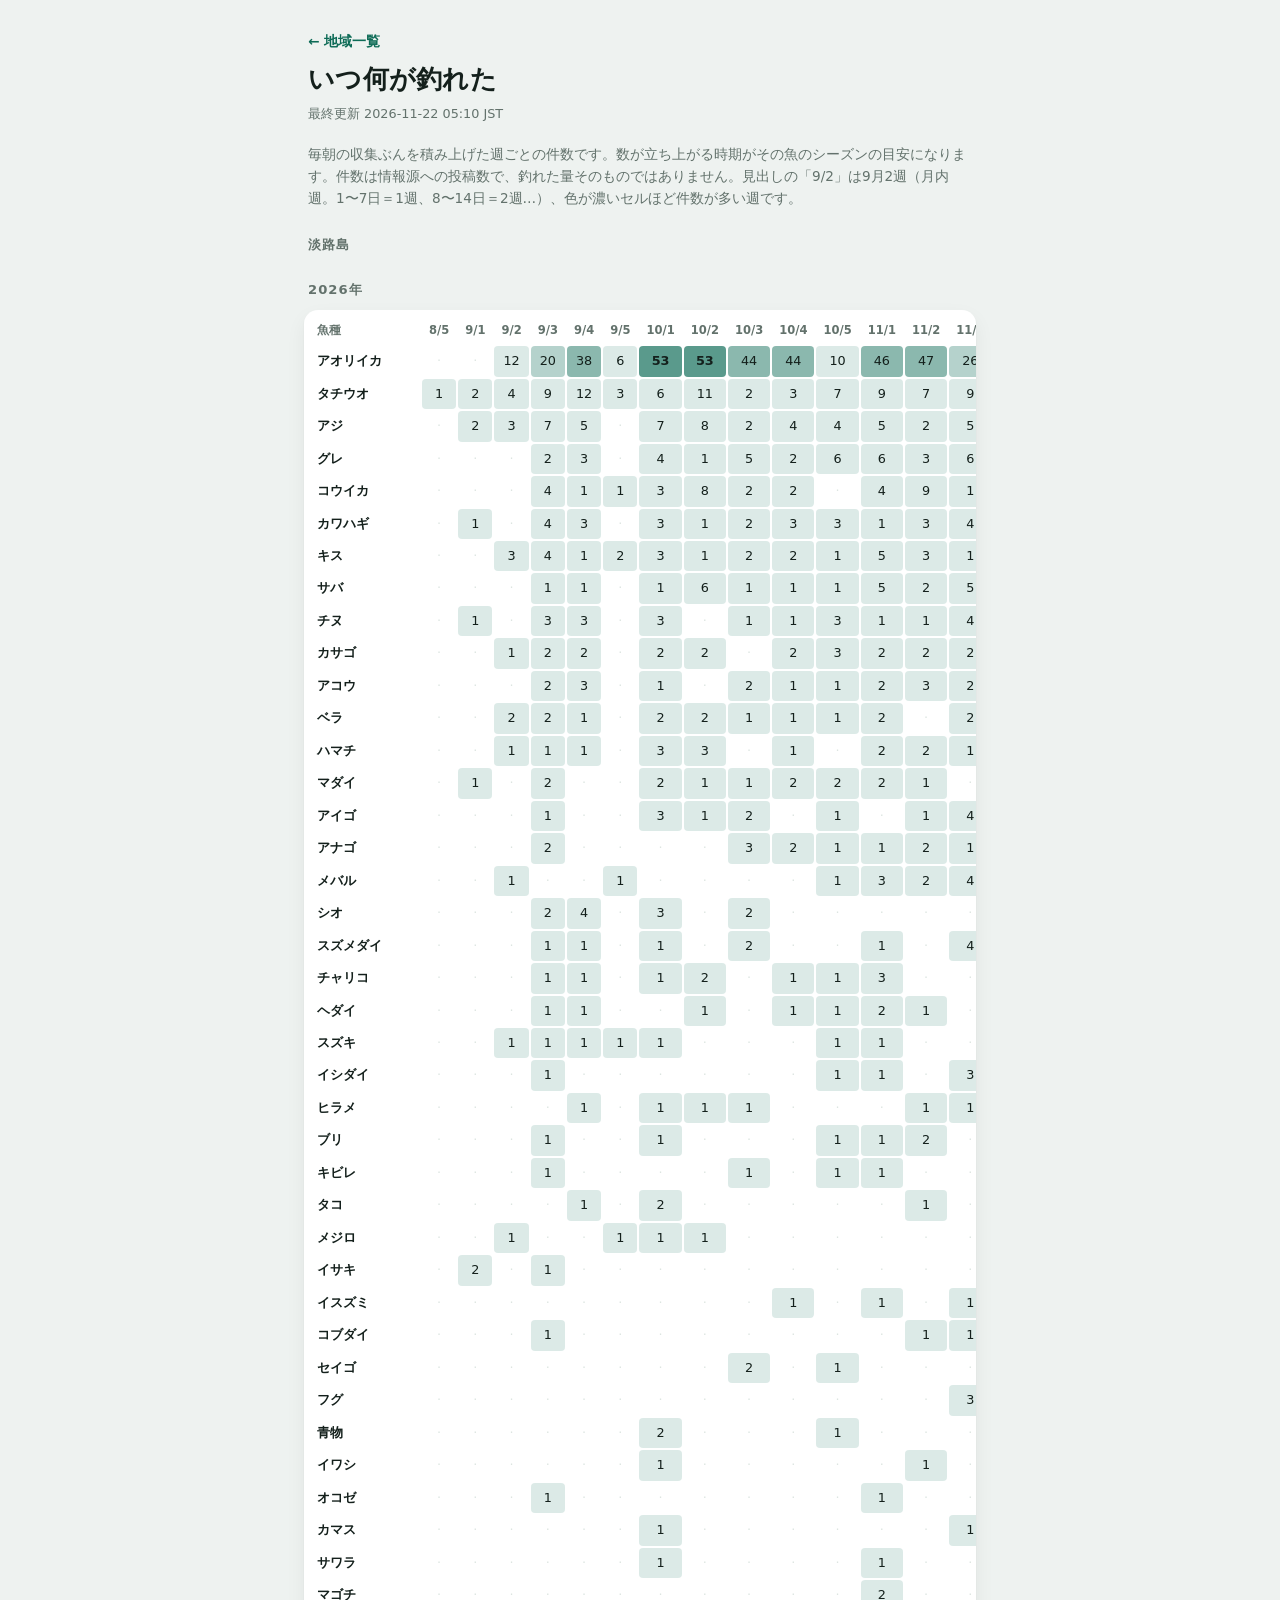
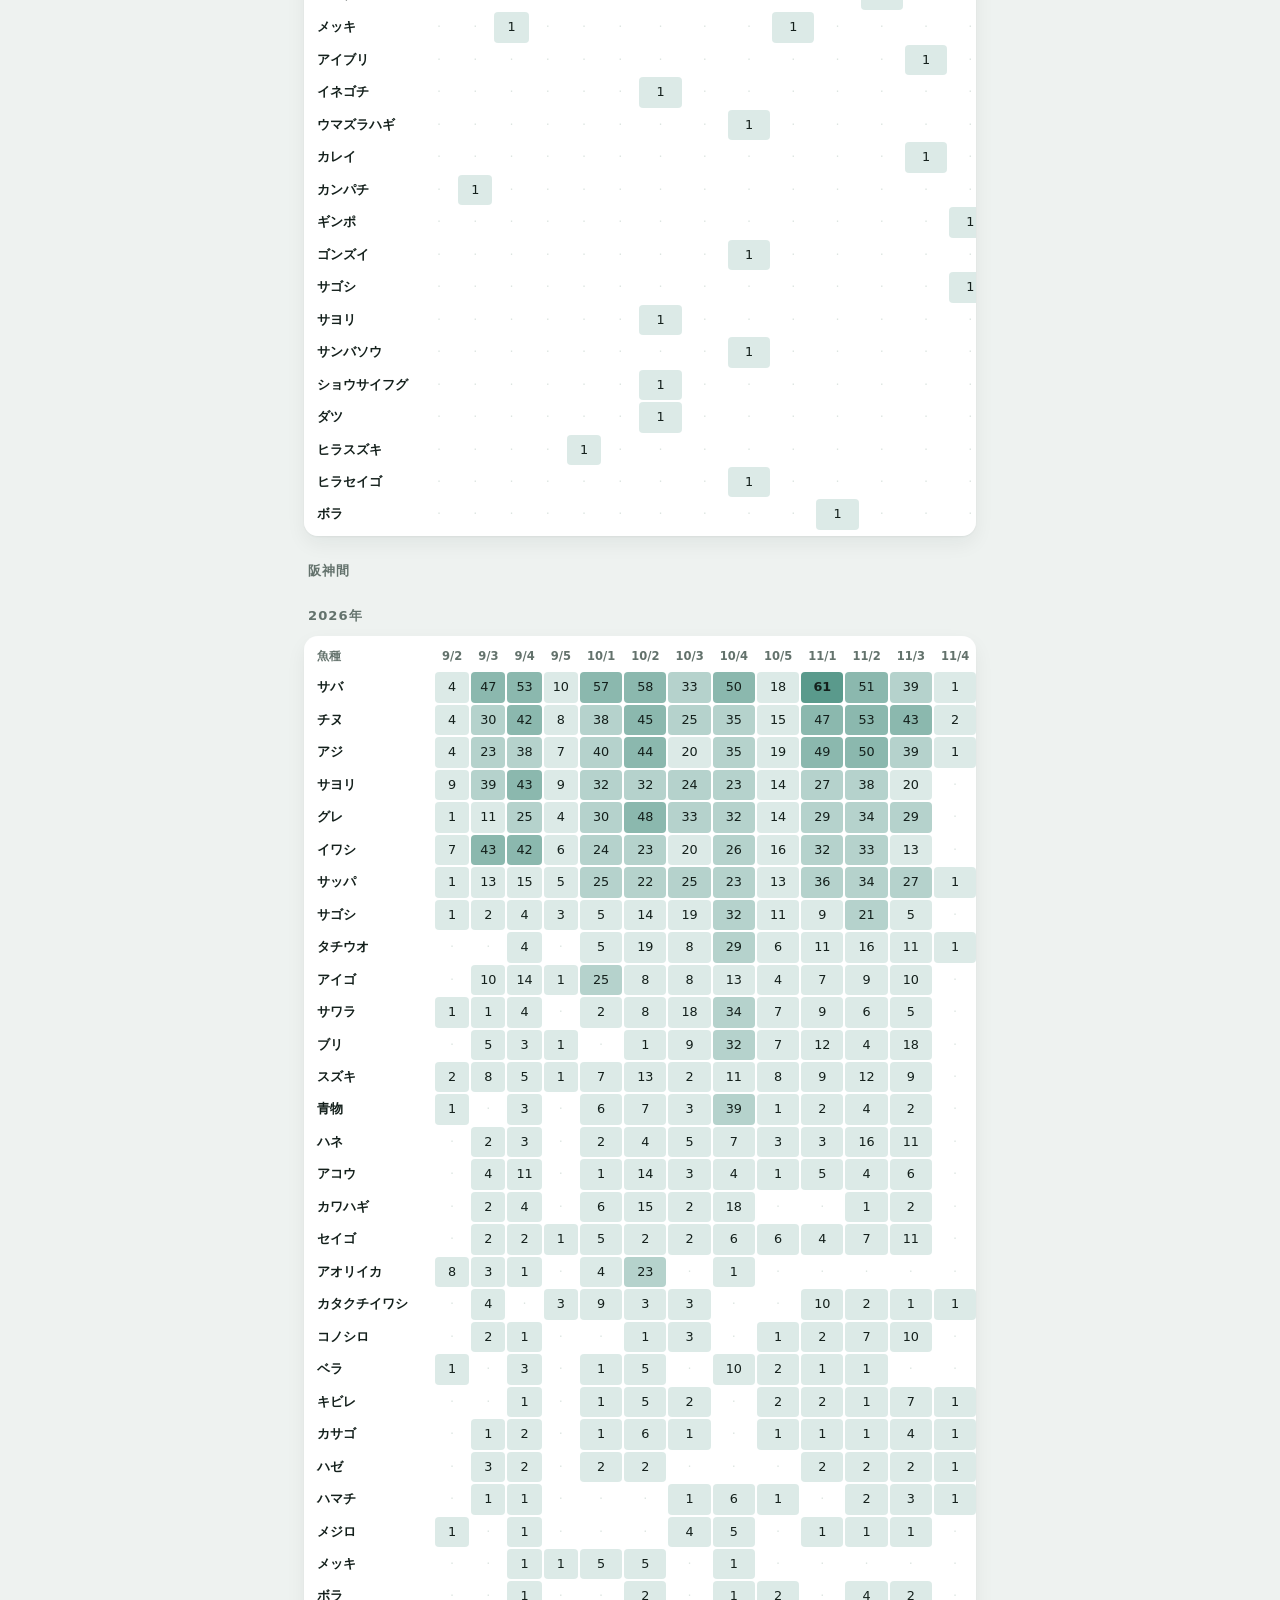
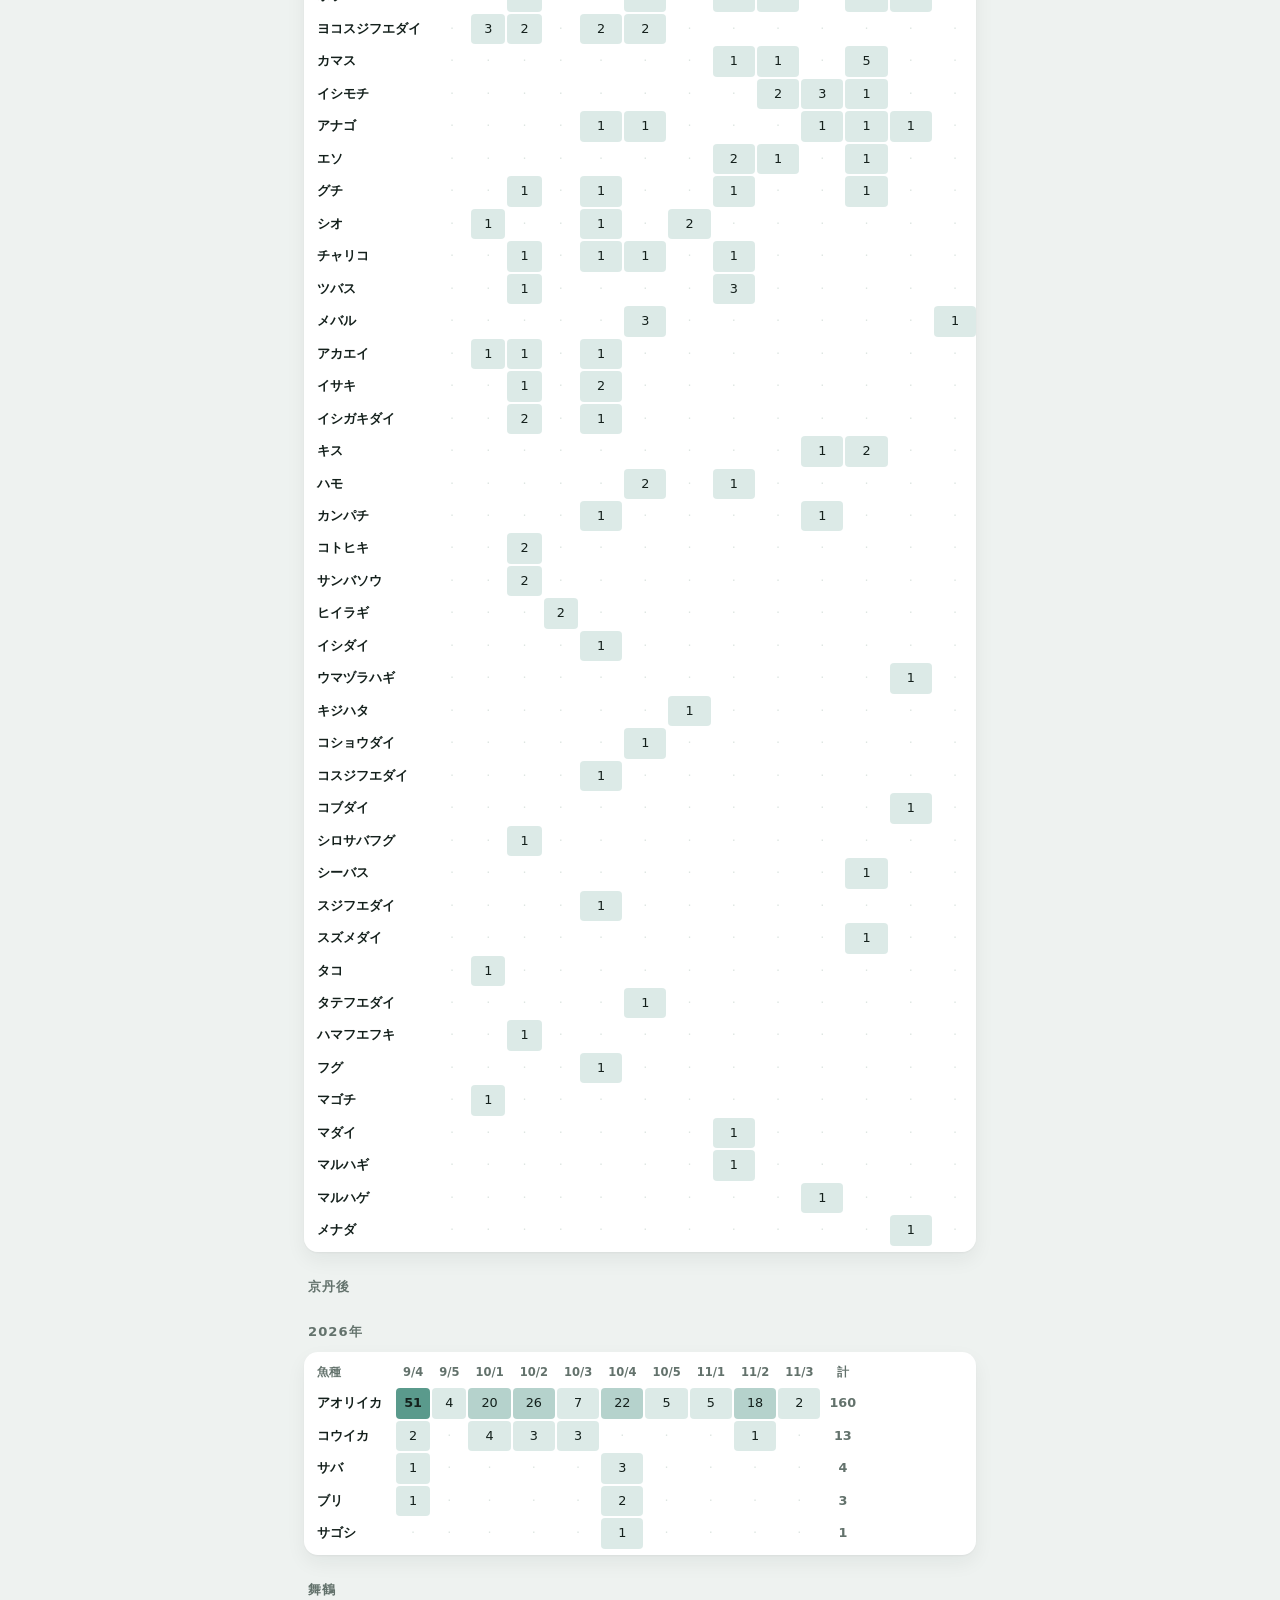
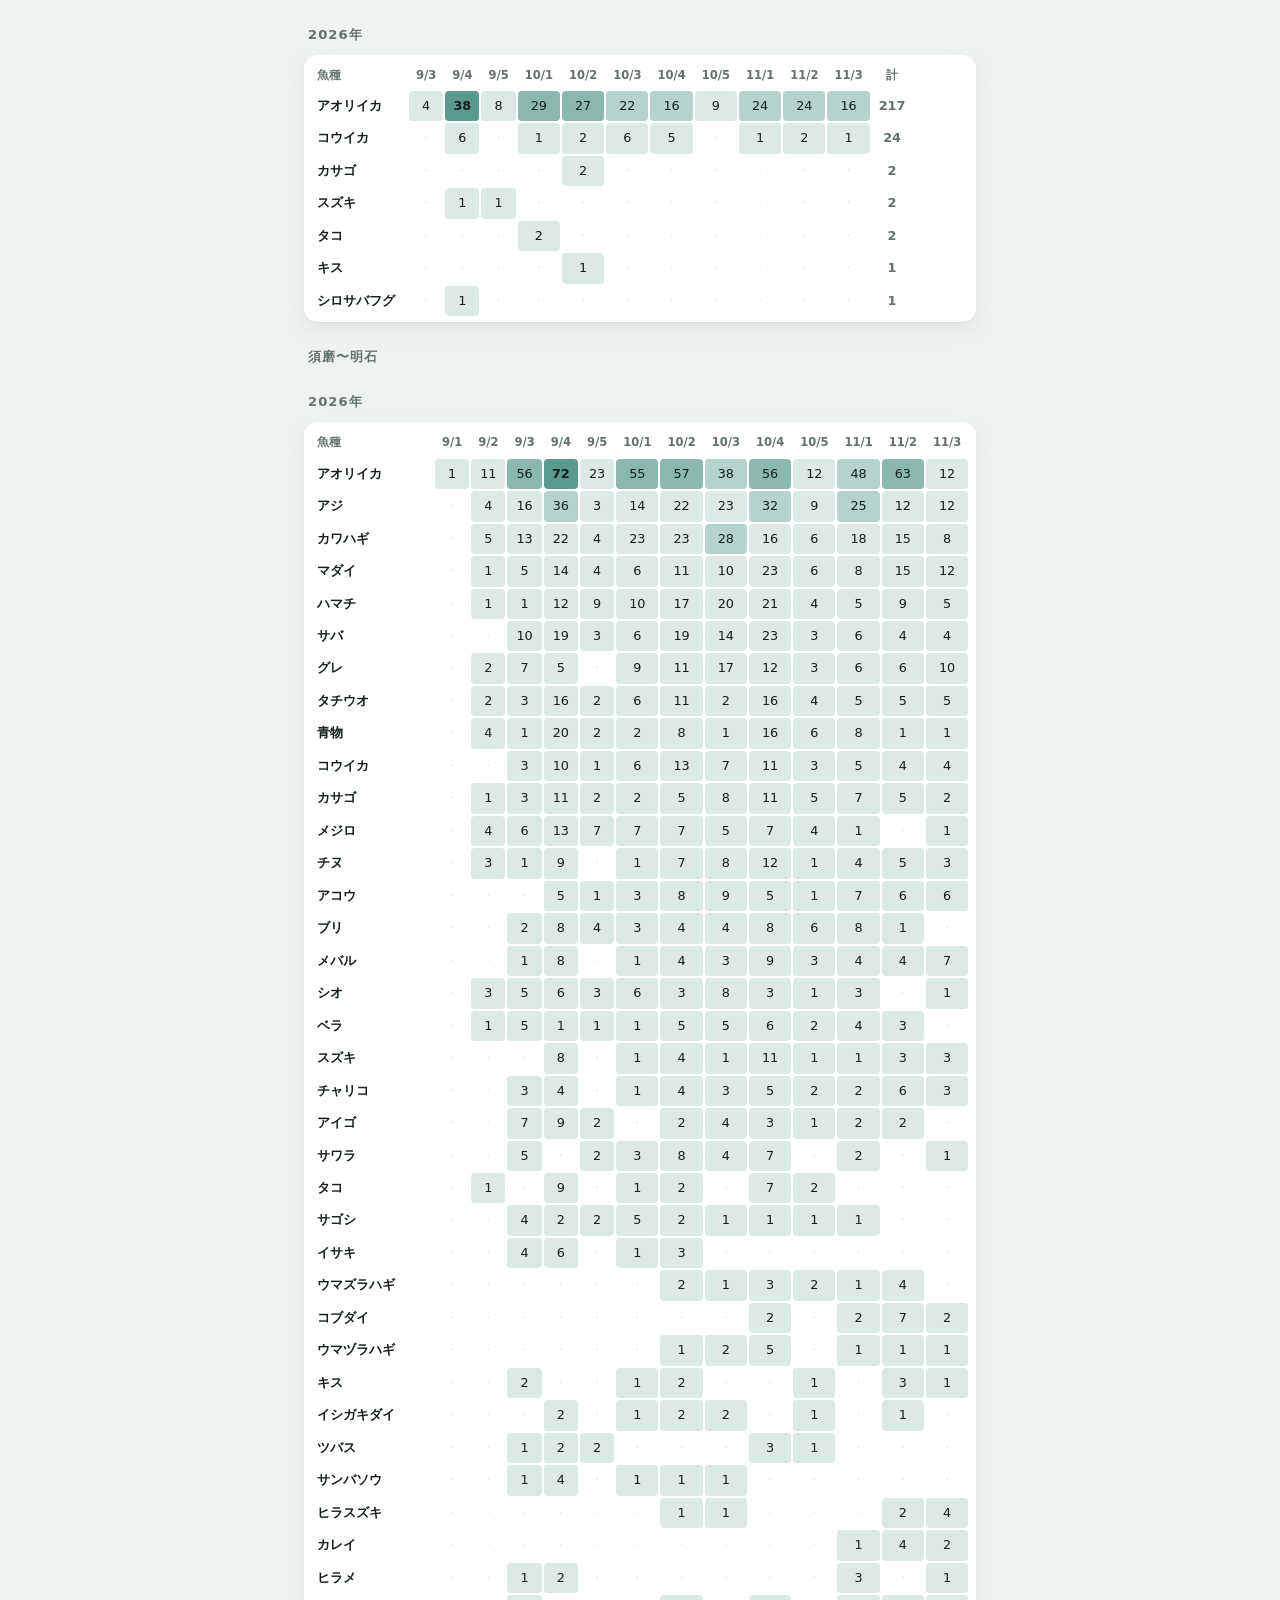
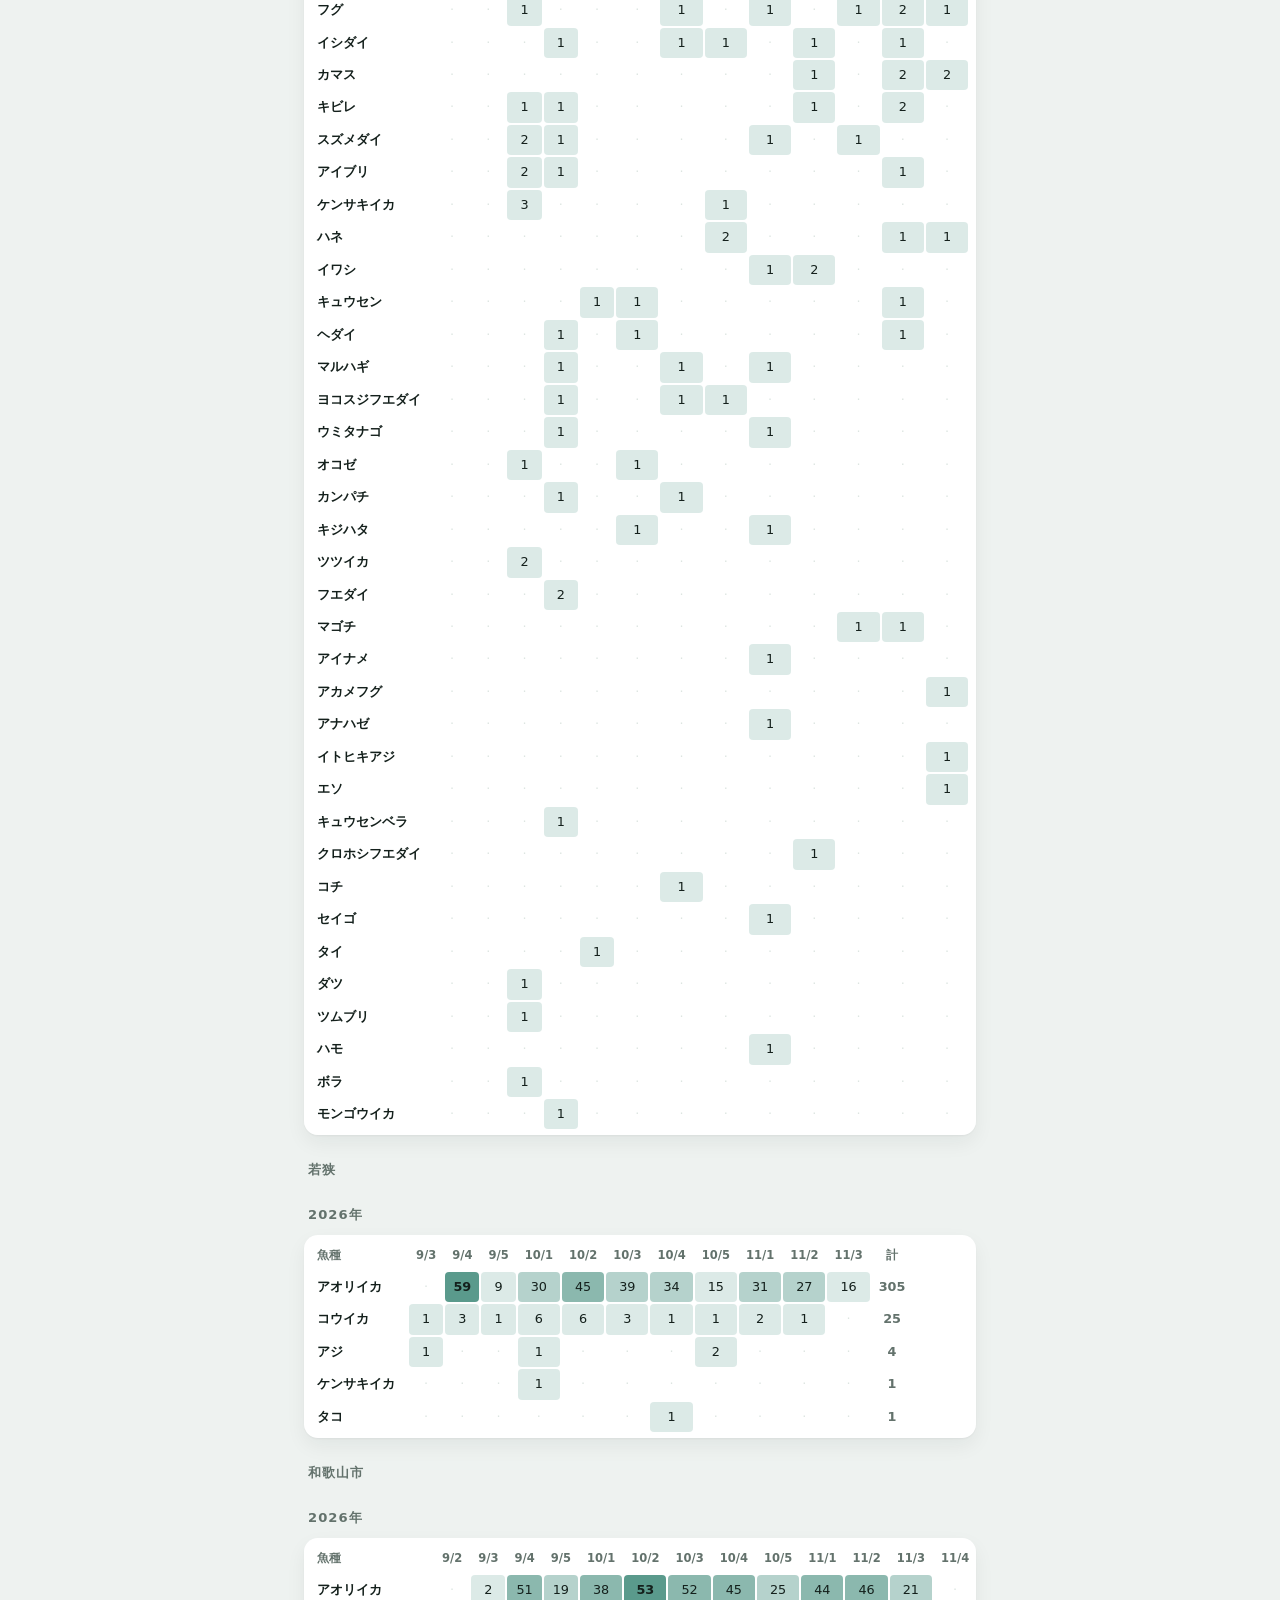
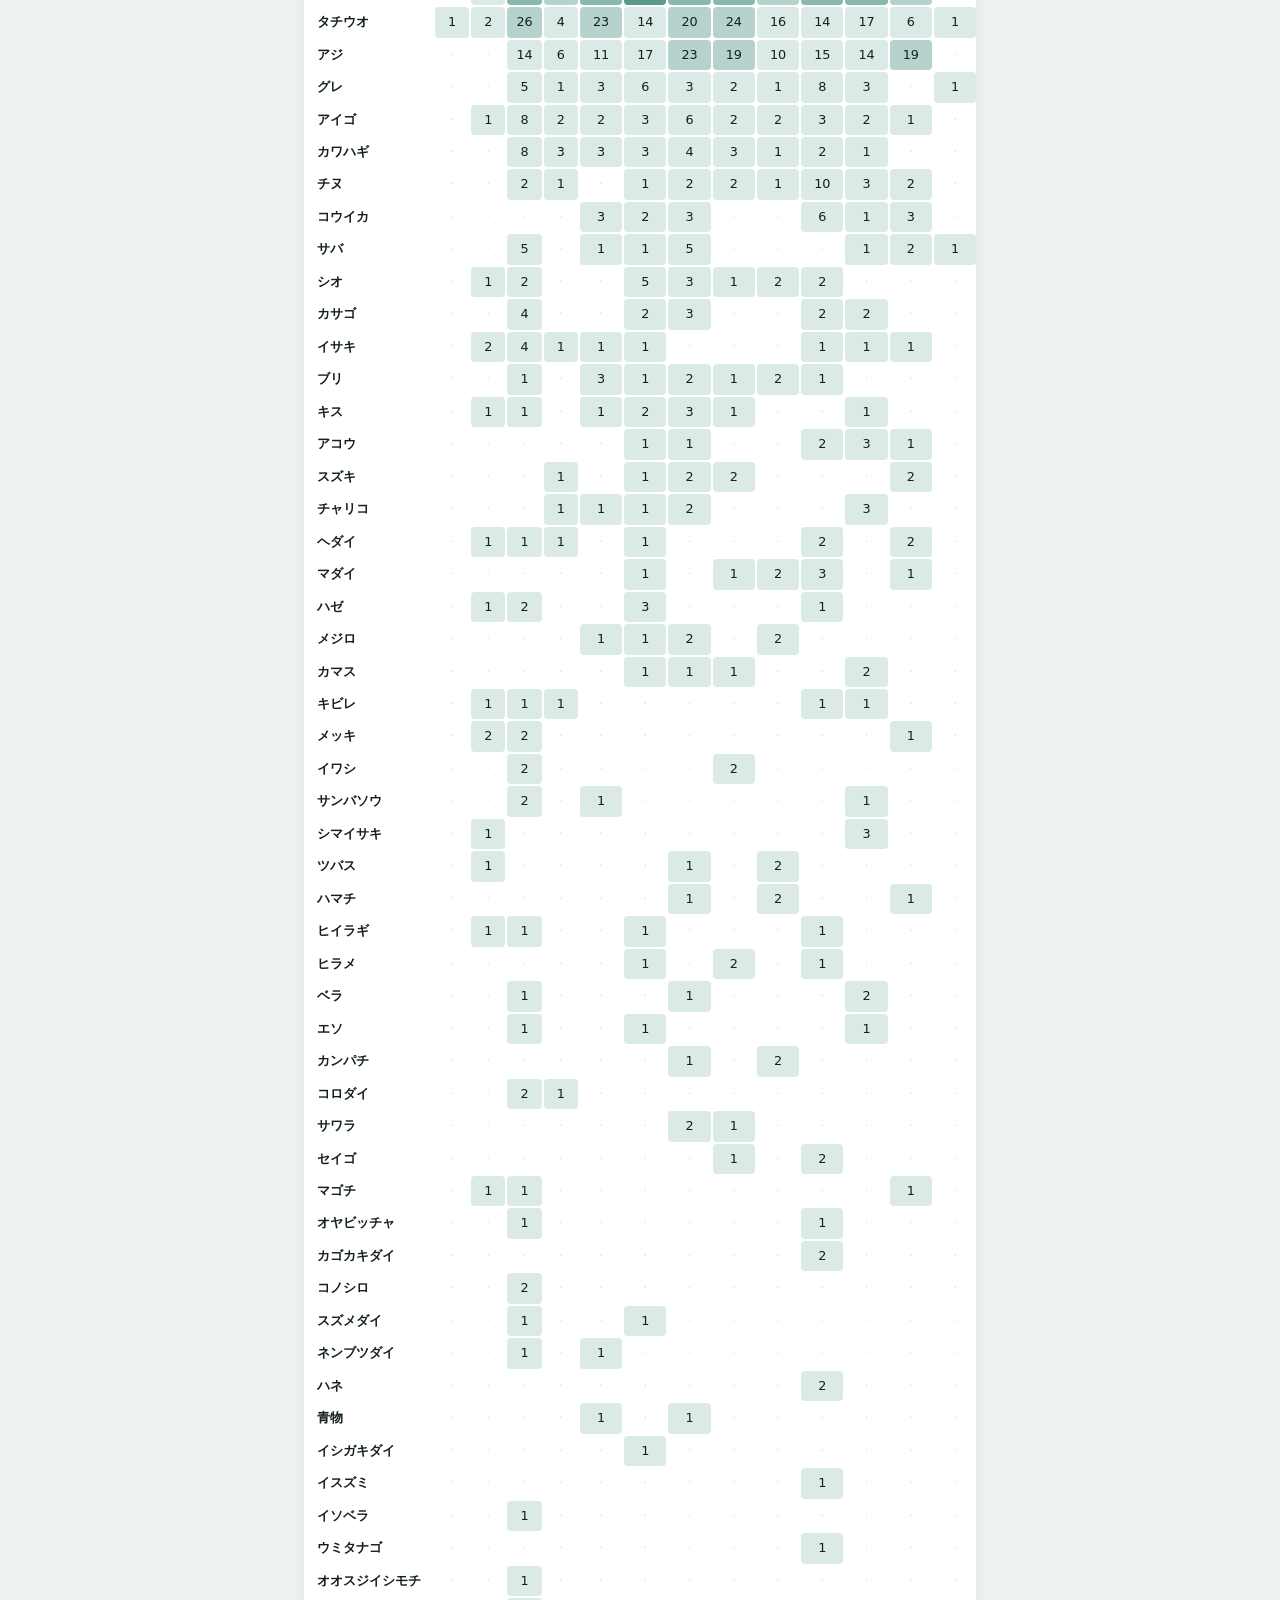
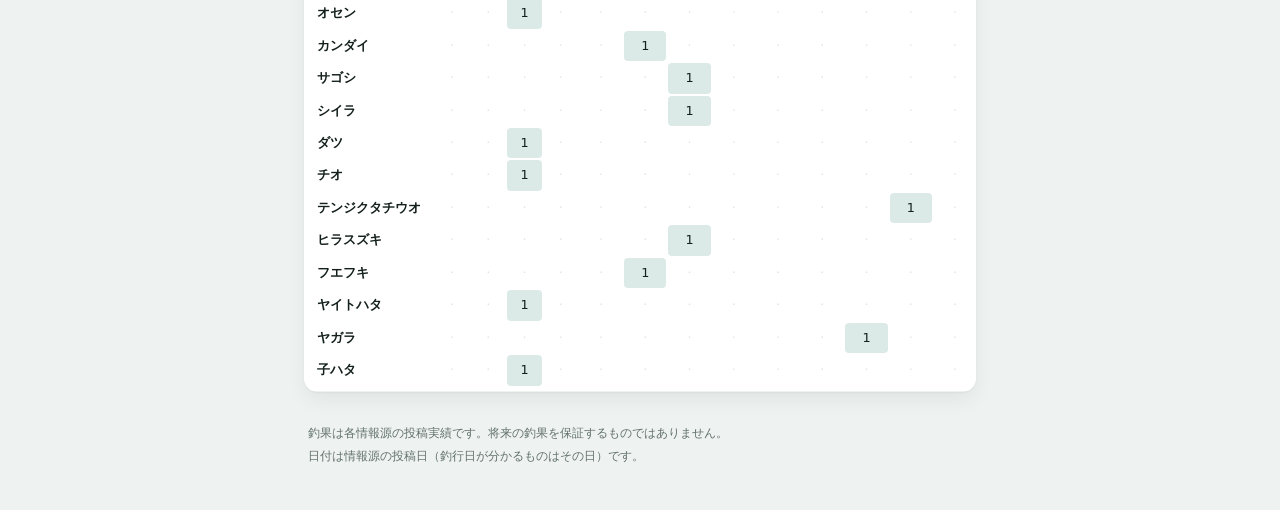
==== commit 1046803b: "report: 釣果サマリを更新" ====
--- a/stats.html
+++ b/stats.html
@@ -1 +1 @@
-<!doctype html><html lang="ja"><head><meta charset="utf-8"><meta name="viewport" content="width=device-width,initial-scale=1"><meta name="color-scheme" content="light dark"><title>いつ何が釣れた</title><link rel="stylesheet" href="assets/style.css"></head><body><main><header class="top"><a class="back" href="index.html">← 地域一覧</a><h1>いつ何が釣れた</h1><p class="stamp">最終更新 2026-11-21 05:08 JST</p></header><p class="lead2">毎朝の収集ぶんを積み上げた週ごとの件数です。数が立ち上がる時期がその魚のシーズンの目安になります。件数は情報源への投稿数で、釣れた量そのものではありません。見出しの「9/2」は9月2週（月内週。1〜7日＝1週、8〜14日＝2週…）、色が濃いセルほど件数が多い週です。</p><h2 class="day">淡路島</h2><h3 class="day">2026年</h3><div class="grid-wrap"><table class="grid"><thead><tr><th scope="col">魚種</th><th scope="col">8/5</th><th scope="col">9/1</th><th scope="col">9/2</th><th scope="col">9/3</th><th scope="col">9/4</th><th scope="col">9/5</th><th scope="col">10/1</th><th scope="col">10/2</th><th scope="col">10/3</th><th scope="col">10/4</th><th scope="col">10/5</th><th scope="col">11/1</th><th scope="col">11/2</th><th scope="col">11/3</th><th scope="col" class="sum">計</th></tr></thead><tbody><tr><th scope="row">アオリイカ</th><td class="h0">·</td><td class="h0">·</td><td class="h1" title="2026年9月2週 アオリイカ 12件">12</td><td class="h2" title="2026年9月3週 アオリイカ 20件">20</td><td class="h3" title="2026年9月4週 アオリイカ 38件">38</td><td class="h1" title="2026年9月5週 アオリイカ 6件">6</td><td class="h4" title="2026年10月1週 アオリイカ 53件">53</td><td class="h4" title="2026年10月2週 アオリイカ 53件">53</td><td class="h3" title="2026年10月3週 アオリイカ 44件">44</td><td class="h3" title="2026年10月4週 アオリイカ 44件">44</td><td class="h1" title="2026年10月5週 アオリイカ 10件">10</td><td class="h3" title="2026年11月1週 アオリイカ 46件">46</td><td class="h3" title="2026年11月2週 アオリイカ 47件">47</td><td class="h2" title="2026年11月3週 アオリイカ 20件">20</td><td class="sum">393</td></tr><tr><th scope="row">タチウオ</th><td class="h1" title="2026年8月5週 タチウオ 1件">1</td><td class="h1" title="2026年9月1週 タチウオ 2件">2</td><td class="h1" title="2026年9月2週 タチウオ 4件">4</td><td class="h1" title="2026年9月3週 タチウオ 9件">9</td><td class="h1" title="2026年9月4週 タチウオ 12件">12</td><td class="h1" title="2026年9月5週 タチウオ 3件">3</td><td class="h1" title="2026年10月1週 タチウオ 6件">6</td><td class="h1" title="2026年10月2週 タチウオ 11件">11</td><td class="h1" title="2026年10月3週 タチウオ 2件">2</td><td class="h1" title="2026年10月4週 タチウオ 3件">3</td><td class="h1" title="2026年10月5週 タチウオ 7件">7</td><td class="h1" title="2026年11月1週 タチウオ 9件">9</td><td class="h1" title="2026年11月2週 タチウオ 7件">7</td><td class="h1" title="2026年11月3週 タチウオ 7件">7</td><td class="sum">83</td></tr><tr><th scope="row">アジ</th><td class="h0">·</td><td class="h1" title="2026年9月1週 アジ 2件">2</td><td class="h1" title="2026年9月2週 アジ 3件">3</td><td class="h1" title="2026年9月3週 アジ 7件">7</td><td class="h1" title="2026年9月4週 アジ 5件">5</td><td class="h0">·</td><td class="h1" title="2026年10月1週 アジ 7件">7</td><td class="h1" title="2026年10月2週 アジ 8件">8</td><td class="h1" title="2026年10月3週 アジ 2件">2</td><td class="h1" title="2026年10月4週 アジ 4件">4</td><td class="h1" title="2026年10月5週 アジ 4件">4</td><td class="h1" title="2026年11月1週 アジ 5件">5</td><td class="h1" title="2026年11月2週 アジ 2件">2</td><td class="h1" title="2026年11月3週 アジ 5件">5</td><td class="sum">54</td></tr><tr><th scope="row">グレ</th><td class="h0">·</td><td class="h0">·</td><td class="h0">·</td><td class="h1" title="2026年9月3週 グレ 2件">2</td><td class="h1" title="2026年9月4週 グレ 3件">3</td><td class="h0">·</td><td class="h1" title="2026年10月1週 グレ 4件">4</td><td class="h1" title="2026年10月2週 グレ 1件">1</td><td class="h1" title="2026年10月3週 グレ 5件">5</td><td class="h1" title="2026年10月4週 グレ 2件">2</td><td class="h1" title="2026年10月5週 グレ 6件">6</td><td class="h1" title="2026年11月1週 グレ 6件">6</td><td class="h1" title="2026年11月2週 グレ 3件">3</td><td class="h1" title="2026年11月3週 グレ 5件">5</td><td class="sum">37</td></tr><tr><th scope="row">コウイカ</th><td class="h0">·</td><td class="h0">·</td><td class="h0">·</td><td class="h1" title="2026年9月3週 コウイカ 4件">4</td><td class="h1" title="2026年9月4週 コウイカ 1件">1</td><td class="h1" title="2026年9月5週 コウイカ 1件">1</td><td class="h1" title="2026年10月1週 コウイカ 3件">3</td><td class="h1" title="2026年10月2週 コウイカ 8件">8</td><td class="h1" title="2026年10月3週 コウイカ 2件">2</td><td class="h1" title="2026年10月4週 コウイカ 2件">2</td><td class="h0">·</td><td class="h1" title="2026年11月1週 コウイカ 4件">4</td><td class="h1" title="2026年11月2週 コウイカ 9件">9</td><td class="h1" title="2026年11月3週 コウイカ 1件">1</td><td class="sum">35</td></tr><tr><th scope="row">カワハギ</th><td class="h0">·</td><td class="h1" title="2026年9月1週 カワハギ 1件">1</td><td class="h0">·</td><td class="h1" title="2026年9月3週 カワハギ 4件">4</td><td class="h1" title="2026年9月4週 カワハギ 3件">3</td><td class="h0">·</td><td class="h1" title="2026年10月1週 カワハギ 3件">3</td><td class="h1" title="2026年10月2週 カワハギ 1件">1</td><td class="h1" title="2026年10月3週 カワハギ 2件">2</td><td class="h1" title="2026年10月4週 カワハギ 3件">3</td><td class="h1" title="2026年10月5週 カワハギ 3件">3</td><td class="h1" title="2026年11月1週 カワハギ 1件">1</td><td class="h1" title="2026年11月2週 カワハギ 3件">3</td><td class="h1" title="2026年11月3週 カワハギ 3件">3</td><td class="sum">27</td></tr><tr><th scope="row">キス</th><td class="h0">·</td><td class="h0">·</td><td class="h1" title="2026年9月2週 キス 3件">3</td><td class="h1" title="2026年9月3週 キス 4件">4</td><td class="h1" title="2026年9月4週 キス 1件">1</td><td class="h1" title="2026年9月5週 キス 2件">2</td><td class="h1" title="2026年10月1週 キス 3件">3</td><td class="h1" title="2026年10月2週 キス 1件">1</td><td class="h1" title="2026年10月3週 キス 2件">2</td><td class="h1" title="2026年10月4週 キス 2件">2</td><td class="h1" title="2026年10月5週 キス 1件">1</td><td class="h1" title="2026年11月1週 キス 5件">5</td><td class="h1" title="2026年11月2週 キス 3件">3</td><td class="h0">·</td><td class="sum">27</td></tr><tr><th scope="row">サバ</th><td class="h0">·</td><td class="h0">·</td><td class="h0">·</td><td class="h1" title="2026年9月3週 サバ 1件">1</td><td class="h1" title="2026年9月4週 サバ 1件">1</td><td class="h0">·</td><td class="h1" title="2026年10月1週 サバ 1件">1</td><td class="h1" title="2026年10月2週 サバ 6件">6</td><td class="h1" title="2026年10月3週 サバ 1件">1</td><td class="h1" title="2026年10月4週 サバ 1件">1</td><td class="h1" title="2026年10月5週 サバ 1件">1</td><td class="h1" title="2026年11月1週 サバ 5件">5</td><td class="h1" title="2026年11月2週 サバ 2件">2</td><td class="h1" title="2026年11月3週 サバ 5件">5</td><td class="sum">24</td></tr><tr><th scope="row">チヌ</th><td class="h0">·</td><td class="h1" title="2026年9月1週 チヌ 1件">1</td><td class="h0">·</td><td class="h1" title="2026年9月3週 チヌ 3件">3</td><td class="h1" title="2026年9月4週 チヌ 3件">3</td><td class="h0">·</td><td class="h1" title="2026年10月1週 チヌ 3件">3</td><td class="h0">·</td><td class="h1" title="2026年10月3週 チヌ 1件">1</td><td class="h1" title="2026年10月4週 チヌ 1件">1</td><td class="h1" title="2026年10月5週 チヌ 3件">3</td><td class="h1" title="2026年11月1週 チヌ 1件">1</td><td class="h1" title="2026年11月2週 チヌ 1件">1</td><td class="h1" title="2026年11月3週 チヌ 4件">4</td><td class="sum">21</td></tr><tr><th scope="row">カサゴ</th><td class="h0">·</td><td class="h0">·</td><td class="h1" title="2026年9月2週 カサゴ 1件">1</td><td class="h1" title="2026年9月3週 カサゴ 2件">2</td><td class="h1" title="2026年9月4週 カサゴ 2件">2</td><td class="h0">·</td><td class="h1" title="2026年10月1週 カサゴ 2件">2</td><td class="h1" title="2026年10月2週 カサゴ 2件">2</td><td class="h0">·</td><td class="h1" title="2026年10月4週 カサゴ 2件">2</td><td class="h1" title="2026年10月5週 カサゴ 3件">3</td><td class="h1" title="2026年11月1週 カサゴ 2件">2</td><td class="h1" title="2026年11月2週 カサゴ 2件">2</td><td class="h1" title="2026年11月3週 カサゴ 2件">2</td><td class="sum">20</td></tr><tr><th scope="row">アコウ</th><td class="h0">·</td><td class="h0">·</td><td class="h0">·</td><td class="h1" title="2026年9月3週 アコウ 2件">2</td><td class="h1" title="2026年9月4週 アコウ 3件">3</td><td class="h0">·</td><td class="h1" title="2026年10月1週 アコウ 1件">1</td><td class="h0">·</td><td class="h1" title="2026年10月3週 アコウ 2件">2</td><td class="h1" title="2026年10月4週 アコウ 1件">1</td><td class="h1" title="2026年10月5週 アコウ 1件">1</td><td class="h1" title="2026年11月1週 アコウ 2件">2</td><td class="h1" title="2026年11月2週 アコウ 3件">3</td><td class="h1" title="2026年11月3週 アコウ 1件">1</td><td class="sum">16</td></tr><tr><th scope="row">ハマチ</th><td class="h0">·</td><td class="h0">·</td><td class="h1" title="2026年9月2週 ハマチ 1件">1</td><td class="h1" title="2026年9月3週 ハマチ 1件">1</td><td class="h1" title="2026年9月4週 ハマチ 1件">1</td><td class="h0">·</td><td class="h1" title="2026年10月1週 ハマチ 3件">3</td><td class="h1" title="2026年10月2週 ハマチ 3件">3</td><td class="h0">·</td><td class="h1" title="2026年10月4週 ハマチ 1件">1</td><td class="h0">·</td><td class="h1" title="2026年11月1週 ハマチ 2件">2</td><td class="h1" title="2026年11月2週 ハマチ 2件">2</td><td class="h1" title="2026年11月3週 ハマチ 1件">1</td><td class="sum">15</td></tr><tr><th scope="row">ベラ</th><td class="h0">·</td><td class="h0">·</td><td class="h1" title="2026年9月2週 ベラ 2件">2</td><td class="h1" title="2026年9月3週 ベラ 2件">2</td><td class="h1" title="2026年9月4週 ベラ 1件">1</td><td class="h0">·</td><td class="h1" title="2026年10月1週 ベラ 2件">2</td><td class="h1" title="2026年10月2週 ベラ 2件">2</td><td class="h1" title="2026年10月3週 ベラ 1件">1</td><td class="h1" title="2026年10月4週 ベラ 1件">1</td><td class="h1" title="2026年10月5週 ベラ 1件">1</td><td class="h1" title="2026年11月1週 ベラ 2件">2</td><td class="h0">·</td><td class="h1" title="2026年11月3週 ベラ 1件">1</td><td class="sum">15</td></tr><tr><th scope="row">マダイ</th><td class="h0">·</td><td class="h1" title="2026年9月1週 マダイ 1件">1</td><td class="h0">·</td><td class="h1" title="2026年9月3週 マダイ 2件">2</td><td class="h0">·</td><td class="h0">·</td><td class="h1" title="2026年10月1週 マダイ 2件">2</td><td class="h1" title="2026年10月2週 マダイ 1件">1</td><td class="h1" title="2026年10月3週 マダイ 1件">1</td><td class="h1" title="2026年10月4週 マダイ 2件">2</td><td class="h1" title="2026年10月5週 マダイ 2件">2</td><td class="h1" title="2026年11月1週 マダイ 2件">2</td><td class="h1" title="2026年11月2週 マダイ 1件">1</td><td class="h0">·</td><td class="sum">14</td></tr><tr><th scope="row">アイゴ</th><td class="h0">·</td><td class="h0">·</td><td class="h0">·</td><td class="h1" title="2026年9月3週 アイゴ 1件">1</td><td class="h0">·</td><td class="h0">·</td><td class="h1" title="2026年10月1週 アイゴ 3件">3</td><td class="h1" title="2026年10月2週 アイゴ 1件">1</td><td class="h1" title="2026年10月3週 アイゴ 2件">2</td><td class="h0">·</td><td class="h1" title="2026年10月5週 アイゴ 1件">1</td><td class="h0">·</td><td class="h1" title="2026年11月2週 アイゴ 1件">1</td><td class="h1" title="2026年11月3週 アイゴ 4件">4</td><td class="sum">13</td></tr><tr><th scope="row">アナゴ</th><td class="h0">·</td><td class="h0">·</td><td class="h0">·</td><td class="h1" title="2026年9月3週 アナゴ 2件">2</td><td class="h0">·</td><td class="h0">·</td><td class="h0">·</td><td class="h0">·</td><td class="h1" title="2026年10月3週 アナゴ 3件">3</td><td class="h1" title="2026年10月4週 アナゴ 2件">2</td><td class="h1" title="2026年10月5週 アナゴ 1件">1</td><td class="h1" title="2026年11月1週 アナゴ 1件">1</td><td class="h1" title="2026年11月2週 アナゴ 2件">2</td><td class="h0">·</td><td class="sum">11</td></tr><tr><th scope="row">シオ</th><td class="h0">·</td><td class="h0">·</td><td class="h0">·</td><td class="h1" title="2026年9月3週 シオ 2件">2</td><td class="h1" title="2026年9月4週 シオ 4件">4</td><td class="h0">·</td><td class="h1" title="2026年10月1週 シオ 3件">3</td><td class="h0">·</td><td class="h1" title="2026年10月3週 シオ 2件">2</td><td class="h0">·</td><td class="h0">·</td><td class="h0">·</td><td class="h0">·</td><td class="h0">·</td><td class="sum">11</td></tr><tr><th scope="row">メバル</th><td class="h0">·</td><td class="h0">·</td><td class="h1" title="2026年9月2週 メバル 1件">1</td><td class="h0">·</td><td class="h0">·</td><td class="h1" title="2026年9月5週 メバル 1件">1</td><td class="h0">·</td><td class="h0">·</td><td class="h0">·</td><td class="h0">·</td><td class="h1" title="2026年10月5週 メバル 1件">1</td><td class="h1" title="2026年11月1週 メバル 3件">3</td><td class="h1" title="2026年11月2週 メバル 2件">2</td><td class="h1" title="2026年11月3週 メバル 3件">3</td><td class="sum">11</td></tr><tr><th scope="row">チャリコ</th><td class="h0">·</td><td class="h0">·</td><td class="h0">·</td><td class="h1" title="2026年9月3週 チャリコ 1件">1</td><td class="h1" title="2026年9月4週 チャリコ 1件">1</td><td class="h0">·</td><td class="h1" title="2026年10月1週 チャリコ 1件">1</td><td class="h1" title="2026年10月2週 チャリコ 2件">2</td><td class="h0">·</td><td class="h1" title="2026年10月4週 チャリコ 1件">1</td><td class="h1" title="2026年10月5週 チャリコ 1件">1</td><td class="h1" title="2026年11月1週 チャリコ 3件">3</td><td class="h0">·</td><td class="h0">·</td><td class="sum">10</td></tr><tr><th scope="row">スズメダイ</th><td class="h0">·</td><td class="h0">·</td><td class="h0">·</td><td class="h1" title="2026年9月3週 スズメダイ 1件">1</td><td class="h1" title="2026年9月4週 スズメダイ 1件">1</td><td class="h0">·</td><td class="h1" title="2026年10月1週 スズメダイ 1件">1</td><td class="h0">·</td><td class="h1" title="2026年10月3週 スズメダイ 2件">2</td><td class="h0">·</td><td class="h0">·</td><td class="h1" title="2026年11月1週 スズメダイ 1件">1</td><td class="h0">·</td><td class="h1" title="2026年11月3週 スズメダイ 3件">3</td><td class="sum">9</td></tr><tr><th scope="row">ヘダイ</th><td class="h0">·</td><td class="h0">·</td><td class="h0">·</td><td class="h1" title="2026年9月3週 ヘダイ 1件">1</td><td class="h1" title="2026年9月4週 ヘダイ 1件">1</td><td class="h0">·</td><td class="h0">·</td><td class="h1" title="2026年10月2週 ヘダイ 1件">1</td><td class="h0">·</td><td class="h1" title="2026年10月4週 ヘダイ 1件">1</td><td class="h1" title="2026年10月5週 ヘダイ 1件">1</td><td class="h1" title="2026年11月1週 ヘダイ 2件">2</td><td class="h1" title="2026年11月2週 ヘダイ 1件">1</td><td class="h0">·</td><td class="sum">8</td></tr><tr><th scope="row">スズキ</th><td class="h0">·</td><td class="h0">·</td><td class="h1" title="2026年9月2週 スズキ 1件">1</td><td class="h1" title="2026年9月3週 スズキ 1件">1</td><td class="h1" title="2026年9月4週 スズキ 1件">1</td><td class="h1" title="2026年9月5週 スズキ 1件">1</td><td class="h1" title="2026年10月1週 スズキ 1件">1</td><td class="h0">·</td><td class="h0">·</td><td class="h0">·</td><td class="h1" title="2026年10月5週 スズキ 1件">1</td><td class="h1" title="2026年11月1週 スズキ 1件">1</td><td class="h0">·</td><td class="h0">·</td><td class="sum">7</td></tr><tr><th scope="row">ヒラメ</th><td class="h0">·</td><td class="h0">·</td><td class="h0">·</td><td class="h0">·</td><td class="h1" title="2026年9月4週 ヒラメ 1件">1</td><td class="h0">·</td><td class="h1" title="2026年10月1週 ヒラメ 1件">1</td><td class="h1" title="2026年10月2週 ヒラメ 1件">1</td><td class="h1" title="2026年10月3週 ヒラメ 1件">1</td><td class="h0">·</td><td class="h0">·</td><td class="h0">·</td><td class="h1" title="2026年11月2週 ヒラメ 1件">1</td><td class="h1" title="2026年11月3週 ヒラメ 1件">1</td><td class="sum">6</td></tr><tr><th scope="row">ブリ</th><td class="h0">·</td><td class="h0">·</td><td class="h0">·</td><td class="h1" title="2026年9月3週 ブリ 1件">1</td><td class="h0">·</td><td class="h0">·</td><td class="h1" title="2026年10月1週 ブリ 1件">1</td><td class="h0">·</td><td class="h0">·</td><td class="h0">·</td><td class="h1" title="2026年10月5週 ブリ 1件">1</td><td class="h1" title="2026年11月1週 ブリ 1件">1</td><td class="h1" title="2026年11月2週 ブリ 2件">2</td><td class="h0">·</td><td class="sum">6</td></tr><tr><th scope="row">イシダイ</th><td class="h0">·</td><td class="h0">·</td><td class="h0">·</td><td class="h1" title="2026年9月3週 イシダイ 1件">1</td><td class="h0">·</td><td class="h0">·</td><td class="h0">·</td><td class="h0">·</td><td class="h0">·</td><td class="h0">·</td><td class="h1" title="2026年10月5週 イシダイ 1件">1</td><td class="h1" title="2026年11月1週 イシダイ 1件">1</td><td class="h0">·</td><td class="h1" title="2026年11月3週 イシダイ 2件">2</td><td class="sum">5</td></tr><tr><th scope="row">キビレ</th><td class="h0">·</td><td class="h0">·</td><td class="h0">·</td><td class="h1" title="2026年9月3週 キビレ 1件">1</td><td class="h0">·</td><td class="h0">·</td><td class="h0">·</td><td class="h0">·</td><td class="h1" title="2026年10月3週 キビレ 1件">1</td><td class="h0">·</td><td class="h1" title="2026年10月5週 キビレ 1件">1</td><td class="h1" title="2026年11月1週 キビレ 1件">1</td><td class="h0">·</td><td class="h0">·</td><td class="sum">4</td></tr><tr><th scope="row">タコ</th><td class="h0">·</td><td class="h0">·</td><td class="h0">·</td><td class="h0">·</td><td class="h1" title="2026年9月4週 タコ 1件">1</td><td class="h0">·</td><td class="h1" title="2026年10月1週 タコ 2件">2</td><td class="h0">·</td><td class="h0">·</td><td class="h0">·</td><td class="h0">·</td><td class="h0">·</td><td class="h1" title="2026年11月2週 タコ 1件">1</td><td class="h0">·</td><td class="sum">4</td></tr><tr><th scope="row">メジロ</th><td class="h0">·</td><td class="h0">·</td><td class="h1" title="2026年9月2週 メジロ 1件">1</td><td class="h0">·</td><td class="h0">·</td><td class="h1" title="2026年9月5週 メジロ 1件">1</td><td class="h1" title="2026年10月1週 メジロ 1件">1</td><td class="h1" title="2026年10月2週 メジロ 1件">1</td><td class="h0">·</td><td class="h0">·</td><td class="h0">·</td><td class="h0">·</td><td class="h0">·</td><td class="h0">·</td><td class="sum">4</td></tr><tr><th scope="row">イサキ</th><td class="h0">·</td><td class="h1" title="2026年9月1週 イサキ 2件">2</td><td class="h0">·</td><td class="h1" title="2026年9月3週 イサキ 1件">1</td><td class="h0">·</td><td class="h0">·</td><td class="h0">·</td><td class="h0">·</td><td class="h0">·</td><td class="h0">·</td><td class="h0">·</td><td class="h0">·</td><td class="h0">·</td><td class="h0">·</td><td class="sum">3</td></tr><tr><th scope="row">コブダイ</th><td class="h0">·</td><td class="h0">·</td><td class="h0">·</td><td class="h1" title="2026年9月3週 コブダイ 1件">1</td><td class="h0">·</td><td class="h0">·</td><td class="h0">·</td><td class="h0">·</td><td class="h0">·</td><td class="h0">·</td><td class="h0">·</td><td class="h0">·</td><td class="h1" title="2026年11月2週 コブダイ 1件">1</td><td class="h1" title="2026年11月3週 コブダイ 1件">1</td><td class="sum">3</td></tr><tr><th scope="row">セイゴ</th><td class="h0">·</td><td class="h0">·</td><td class="h0">·</td><td class="h0">·</td><td class="h0">·</td><td class="h0">·</td><td class="h0">·</td><td class="h0">·</td><td class="h1" title="2026年10月3週 セイゴ 2件">2</td><td class="h0">·</td><td class="h1" title="2026年10月5週 セイゴ 1件">1</td><td class="h0">·</td><td class="h0">·</td><td class="h0">·</td><td class="sum">3</td></tr><tr><th scope="row">フグ</th><td class="h0">·</td><td class="h0">·</td><td class="h0">·</td><td class="h0">·</td><td class="h0">·</td><td class="h0">·</td><td class="h0">·</td><td class="h0">·</td><td class="h0">·</td><td class="h0">·</td><td class="h0">·</td><td class="h0">·</td><td class="h0">·</td><td class="h1" title="2026年11月3週 フグ 3件">3</td><td class="sum">3</td></tr><tr><th scope="row">青物</th><td class="h0">·</td><td class="h0">·</td><td class="h0">·</td><td class="h0">·</td><td class="h0">·</td><td class="h0">·</td><td class="h1" title="2026年10月1週 青物 2件">2</td><td class="h0">·</td><td class="h0">·</td><td class="h0">·</td><td class="h1" title="2026年10月5週 青物 1件">1</td><td class="h0">·</td><td class="h0">·</td><td class="h0">·</td><td class="sum">3</td></tr><tr><th scope="row">イスズミ</th><td class="h0">·</td><td class="h0">·</td><td class="h0">·</td><td class="h0">·</td><td class="h0">·</td><td class="h0">·</td><td class="h0">·</td><td class="h0">·</td><td class="h0">·</td><td class="h1" title="2026年10月4週 イスズミ 1件">1</td><td class="h0">·</td><td class="h1" title="2026年11月1週 イスズミ 1件">1</td><td class="h0">·</td><td class="h0">·</td><td class="sum">2</td></tr><tr><th scope="row">イワシ</th><td class="h0">·</td><td class="h0">·</td><td class="h0">·</td><td class="h0">·</td><td class="h0">·</td><td class="h0">·</td><td class="h1" title="2026年10月1週 イワシ 1件">1</td><td class="h0">·</td><td class="h0">·</td><td class="h0">·</td><td class="h0">·</td><td class="h0">·</td><td class="h1" title="2026年11月2週 イワシ 1件">1</td><td class="h0">·</td><td class="sum">2</td></tr><tr><th scope="row">オコゼ</th><td class="h0">·</td><td class="h0">·</td><td class="h0">·</td><td class="h1" title="2026年9月3週 オコゼ 1件">1</td><td class="h0">·</td><td class="h0">·</td><td class="h0">·</td><td class="h0">·</td><td class="h0">·</td><td class="h0">·</td><td class="h0">·</td><td class="h1" title="2026年11月1週 オコゼ 1件">1</td><td class="h0">·</td><td class="h0">·</td><td class="sum">2</td></tr><tr><th scope="row">カマス</th><td class="h0">·</td><td class="h0">·</td><td class="h0">·</td><td class="h0">·</td><td class="h0">·</td><td class="h0">·</td><td class="h1" title="2026年10月1週 カマス 1件">1</td><td class="h0">·</td><td class="h0">·</td><td class="h0">·</td><td class="h0">·</td><td class="h0">·</td><td class="h0">·</td><td class="h1" title="2026年11月3週 カマス 1件">1</td><td class="sum">2</td></tr><tr><th scope="row">サワラ</th><td class="h0">·</td><td class="h0">·</td><td class="h0">·</td><td class="h0">·</td><td class="h0">·</td><td class="h0">·</td><td class="h1" title="2026年10月1週 サワラ 1件">1</td><td class="h0">·</td><td class="h0">·</td><td class="h0">·</td><td class="h0">·</td><td class="h1" title="2026年11月1週 サワラ 1件">1</td><td class="h0">·</td><td class="h0">·</td><td class="sum">2</td></tr><tr><th scope="row">マゴチ</th><td class="h0">·</td><td class="h0">·</td><td class="h0">·</td><td class="h0">·</td><td class="h0">·</td><td class="h0">·</td><td class="h0">·</td><td class="h0">·</td><td class="h0">·</td><td class="h0">·</td><td class="h0">·</td><td class="h1" title="2026年11月1週 マゴチ 2件">2</td><td class="h0">·</td><td class="h0">·</td><td class="sum">2</td></tr><tr><th scope="row">メッキ</th><td class="h0">·</td><td class="h0">·</td><td class="h1" title="2026年9月2週 メッキ 1件">1</td><td class="h0">·</td><td class="h0">·</td><td class="h0">·</td><td class="h0">·</td><td class="h0">·</td><td class="h0">·</td><td class="h1" title="2026年10月4週 メッキ 1件">1</td><td class="h0">·</td><td class="h0">·</td><td class="h0">·</td><td class="h0">·</td><td class="sum">2</td></tr><tr><th scope="row">アイブリ</th><td class="h0">·</td><td class="h0">·</td><td class="h0">·</td><td class="h0">·</td><td class="h0">·</td><td class="h0">·</td><td class="h0">·</td><td class="h0">·</td><td class="h0">·</td><td class="h0">·</td><td class="h0">·</td><td class="h0">·</td><td class="h1" title="2026年11月2週 アイブリ 1件">1</td><td class="h0">·</td><td class="sum">1</td></tr><tr><th scope="row">イネゴチ</th><td class="h0">·</td><td class="h0">·</td><td class="h0">·</td><td class="h0">·</td><td class="h0">·</td><td class="h0">·</td><td class="h1" title="2026年10月1週 イネゴチ 1件">1</td><td class="h0">·</td><td class="h0">·</td><td class="h0">·</td><td class="h0">·</td><td class="h0">·</td><td class="h0">·</td><td class="h0">·</td><td class="sum">1</td></tr><tr><th scope="row">ウマズラハギ</th><td class="h0">·</td><td class="h0">·</td><td class="h0">·</td><td class="h0">·</td><td class="h0">·</td><td class="h0">·</td><td class="h0">·</td><td class="h0">·</td><td class="h1" title="2026年10月3週 ウマズラハギ 1件">1</td><td class="h0">·</td><td class="h0">·</td><td class="h0">·</td><td class="h0">·</td><td class="h0">·</td><td class="sum">1</td></tr><tr><th scope="row">カレイ</th><td class="h0">·</td><td class="h0">·</td><td class="h0">·</td><td class="h0">·</td><td class="h0">·</td><td class="h0">·</td><td class="h0">·</td><td class="h0">·</td><td class="h0">·</td><td class="h0">·</td><td class="h0">·</td><td class="h0">·</td><td class="h1" title="2026年11月2週 カレイ 1件">1</td><td class="h0">·</td><td class="sum">1</td></tr><tr><th scope="row">カンパチ</th><td class="h0">·</td><td class="h1" title="2026年9月1週 カンパチ 1件">1</td><td class="h0">·</td><td class="h0">·</td><td class="h0">·</td><td class="h0">·</td><td class="h0">·</td><td class="h0">·</td><td class="h0">·</td><td class="h0">·</td><td class="h0">·</td><td class="h0">·</td><td class="h0">·</td><td class="h0">·</td><td class="sum">1</td></tr><tr><th scope="row">ギンポ</th><td class="h0">·</td><td class="h0">·</td><td class="h0">·</td><td class="h0">·</td><td class="h0">·</td><td class="h0">·</td><td class="h0">·</td><td class="h0">·</td><td class="h0">·</td><td class="h0">·</td><td class="h0">·</td><td class="h0">·</td><td class="h0">·</td><td class="h1" title="2026年11月3週 ギンポ 1件">1</td><td class="sum">1</td></tr><tr><th scope="row">ゴンズイ</th><td class="h0">·</td><td class="h0">·</td><td class="h0">·</td><td class="h0">·</td><td class="h0">·</td><td class="h0">·</td><td class="h0">·</td><td class="h0">·</td><td class="h1" title="2026年10月3週 ゴンズイ 1件">1</td><td class="h0">·</td><td class="h0">·</td><td class="h0">·</td><td class="h0">·</td><td class="h0">·</td><td class="sum">1</td></tr><tr><th scope="row">サゴシ</th><td class="h0">·</td><td class="h0">·</td><td class="h0">·</td><td class="h0">·</td><td class="h0">·</td><td class="h0">·</td><td class="h0">·</td><td class="h0">·</td><td class="h0">·</td><td class="h0">·</td><td class="h0">·</td><td class="h0">·</td><td class="h0">·</td><td class="h1" title="2026年11月3週 サゴシ 1件">1</td><td class="sum">1</td></tr><tr><th scope="row">サヨリ</th><td class="h0">·</td><td class="h0">·</td><td class="h0">·</td><td class="h0">·</td><td class="h0">·</td><td class="h0">·</td><td class="h1" title="2026年10月1週 サヨリ 1件">1</td><td class="h0">·</td><td class="h0">·</td><td class="h0">·</td><td class="h0">·</td><td class="h0">·</td><td class="h0">·</td><td class="h0">·</td><td class="sum">1</td></tr><tr><th scope="row">サンバソウ</th><td class="h0">·</td><td class="h0">·</td><td class="h0">·</td><td class="h0">·</td><td class="h0">·</td><td class="h0">·</td><td class="h0">·</td><td class="h0">·</td><td class="h1" title="2026年10月3週 サンバソウ 1件">1</td><td class="h0">·</td><td class="h0">·</td><td class="h0">·</td><td class="h0">·</td><td class="h0">·</td><td class="sum">1</td></tr><tr><th scope="row">ショウサイフグ</th><td class="h0">·</td><td class="h0">·</td><td class="h0">·</td><td class="h0">·</td><td class="h0">·</td><td class="h0">·</td><td class="h1" title="2026年10月1週 ショウサイフグ 1件">1</td><td class="h0">·</td><td class="h0">·</td><td class="h0">·</td><td class="h0">·</td><td class="h0">·</td><td class="h0">·</td><td class="h0">·</td><td class="sum">1</td></tr><tr><th scope="row">ダツ</th><td class="h0">·</td><td class="h0">·</td><td class="h0">·</td><td class="h0">·</td><td class="h0">·</td><td class="h0">·</td><td class="h1" title="2026年10月1週 ダツ 1件">1</td><td class="h0">·</td><td class="h0">·</td><td class="h0">·</td><td class="h0">·</td><td class="h0">·</td><td class="h0">·</td><td class="h0">·</td><td class="sum">1</td></tr><tr><th scope="row">ヒラスズキ</th><td class="h0">·</td><td class="h0">·</td><td class="h0">·</td><td class="h0">·</td><td class="h1" title="2026年9月4週 ヒラスズキ 1件">1</td><td class="h0">·</td><td class="h0">·</td><td class="h0">·</td><td class="h0">·</td><td class="h0">·</td><td class="h0">·</td><td class="h0">·</td><td class="h0">·</td><td class="h0">·</td><td class="sum">1</td></tr><tr><th scope="row">ヒラセイゴ</th><td class="h0">·</td><td class="h0">·</td><td class="h0">·</td><td class="h0">·</td><td class="h0">·</td><td class="h0">·</td><td class="h0">·</td><td class="h0">·</td><td class="h1" title="2026年10月3週 ヒラセイゴ 1件">1</td><td class="h0">·</td><td class="h0">·</td><td class="h0">·</td><td class="h0">·</td><td class="h0">·</td><td class="sum">1</td></tr><tr><th scope="row">ボラ</th><td class="h0">·</td><td class="h0">·</td><td class="h0">·</td><td class="h0">·</td><td class="h0">·</td><td class="h0">·</td><td class="h0">·</td><td class="h0">·</td><td class="h0">·</td><td class="h0">·</td><td class="h1" title="2026年10月5週 ボラ 1件">1</td><td class="h0">·</td><td class="h0">·</td><td class="h0">·</td><td class="sum">1</td></tr></tbody></table></div><h2 class="day">阪神間</h2><h3 class="day">2026年</h3><div class="grid-wrap"><table class="grid"><thead><tr><th scope="col">魚種</th><th scope="col">9/2</th><th scope="col">9/3</th><th scope="col">9/4</th><th scope="col">9/5</th><th scope="col">10/1</th><th scope="col">10/2</th><th scope="col">10/3</th><th scope="col">10/4</th><th scope="col">10/5</th><th scope="col">11/1</th><th scope="col">11/2</th><th scope="col">11/3</th><th scope="col" class="sum">計</th></tr></thead><tbody><tr><th scope="row">サバ</th><td class="h1" title="2026年9月2週 サバ 4件">4</td><td class="h3" title="2026年9月3週 サバ 47件">47</td><td class="h3" title="2026年9月4週 サバ 53件">53</td><td class="h1" title="2026年9月5週 サバ 10件">10</td><td class="h3" title="2026年10月1週 サバ 57件">57</td><td class="h3" title="2026年10月2週 サバ 58件">58</td><td class="h2" title="2026年10月3週 サバ 33件">33</td><td class="h3" title="2026年10月4週 サバ 50件">50</td><td class="h1" title="2026年10月5週 サバ 18件">18</td><td class="h4" title="2026年11月1週 サバ 61件">61</td><td class="h3" title="2026年11月2週 サバ 51件">51</td><td class="h2" title="2026年11月3週 サバ 34件">34</td><td class="sum">476</td></tr><tr><th scope="row">チヌ</th><td class="h1" title="2026年9月2週 チヌ 4件">4</td><td class="h2" title="2026年9月3週 チヌ 30件">30</td><td class="h3" title="2026年9月4週 チヌ 42件">42</td><td class="h1" title="2026年9月5週 チヌ 8件">8</td><td class="h2" title="2026年10月1週 チヌ 38件">38</td><td class="h3" title="2026年10月2週 チヌ 45件">45</td><td class="h2" title="2026年10月3週 チヌ 25件">25</td><td class="h2" title="2026年10月4週 チヌ 35件">35</td><td class="h1" title="2026年10月5週 チヌ 15件">15</td><td class="h3" title="2026年11月1週 チヌ 47件">47</td><td class="h3" title="2026年11月2週 チヌ 53件">53</td><td class="h2" title="2026年11月3週 チヌ 39件">39</td><td class="sum">381</td></tr><tr><th scope="row">アジ</th><td class="h1" title="2026年9月2週 アジ 4件">4</td><td class="h2" title="2026年9月3週 アジ 23件">23</td><td class="h2" title="2026年9月4週 アジ 38件">38</td><td class="h1" title="2026年9月5週 アジ 7件">7</td><td class="h2" title="2026年10月1週 アジ 40件">40</td><td class="h3" title="2026年10月2週 アジ 44件">44</td><td class="h1" title="2026年10月3週 アジ 20件">20</td><td class="h2" title="2026年10月4週 アジ 35件">35</td><td class="h1" title="2026年10月5週 アジ 19件">19</td><td class="h3" title="2026年11月1週 アジ 49件">49</td><td class="h3" title="2026年11月2週 アジ 50件">50</td><td class="h2" title="2026年11月3週 アジ 31件">31</td><td class="sum">360</td></tr><tr><th scope="row">サヨリ</th><td class="h1" title="2026年9月2週 サヨリ 9件">9</td><td class="h2" title="2026年9月3週 サヨリ 39件">39</td><td class="h3" title="2026年9月4週 サヨリ 43件">43</td><td class="h1" title="2026年9月5週 サヨリ 9件">9</td><td class="h2" title="2026年10月1週 サヨリ 32件">32</td><td class="h2" title="2026年10月2週 サヨリ 32件">32</td><td class="h2" title="2026年10月3週 サヨリ 24件">24</td><td class="h2" title="2026年10月4週 サヨリ 23件">23</td><td class="h1" title="2026年10月5週 サヨリ 14件">14</td><td class="h2" title="2026年11月1週 サヨリ 27件">27</td><td class="h2" title="2026年11月2週 サヨリ 38件">38</td><td class="h1" title="2026年11月3週 サヨリ 17件">17</td><td class="sum">307</td></tr><tr><th scope="row">グレ</th><td class="h1" title="2026年9月2週 グレ 1件">1</td><td class="h1" title="2026年9月3週 グレ 11件">11</td><td class="h2" title="2026年9月4週 グレ 25件">25</td><td class="h1" title="2026年9月5週 グレ 4件">4</td><td class="h2" title="2026年10月1週 グレ 30件">30</td><td class="h3" title="2026年10月2週 グレ 48件">48</td><td class="h2" title="2026年10月3週 グレ 33件">33</td><td class="h2" title="2026年10月4週 グレ 32件">32</td><td class="h1" title="2026年10月5週 グレ 14件">14</td><td class="h2" title="2026年11月1週 グレ 29件">29</td><td class="h2" title="2026年11月2週 グレ 34件">34</td><td class="h2" title="2026年11月3週 グレ 25件">25</td><td class="sum">286</td></tr><tr><th scope="row">イワシ</th><td class="h1" title="2026年9月2週 イワシ 7件">7</td><td class="h3" title="2026年9月3週 イワシ 43件">43</td><td class="h3" title="2026年9月4週 イワシ 42件">42</td><td class="h1" title="2026年9月5週 イワシ 6件">6</td><td class="h2" title="2026年10月1週 イワシ 24件">24</td><td class="h2" title="2026年10月2週 イワシ 23件">23</td><td class="h1" title="2026年10月3週 イワシ 20件">20</td><td class="h2" title="2026年10月4週 イワシ 26件">26</td><td class="h1" title="2026年10月5週 イワシ 16件">16</td><td class="h2" title="2026年11月1週 イワシ 32件">32</td><td class="h2" title="2026年11月2週 イワシ 33件">33</td><td class="h1" title="2026年11月3週 イワシ 12件">12</td><td class="sum">284</td></tr><tr><th scope="row">サッパ</th><td class="h1" title="2026年9月2週 サッパ 1件">1</td><td class="h1" title="2026年9月3週 サッパ 13件">13</td><td class="h1" title="2026年9月4週 サッパ 15件">15</td><td class="h1" title="2026年9月5週 サッパ 5件">5</td><td class="h2" title="2026年10月1週 サッパ 25件">25</td><td class="h2" title="2026年10月2週 サッパ 22件">22</td><td class="h2" title="2026年10月3週 サッパ 25件">25</td><td class="h2" title="2026年10月4週 サッパ 23件">23</td><td class="h1" title="2026年10月5週 サッパ 13件">13</td><td class="h2" title="2026年11月1週 サッパ 36件">36</td><td class="h2" title="2026年11月2週 サッパ 34件">34</td><td class="h2" title="2026年11月3週 サッパ 24件">24</td><td class="sum">236</td></tr><tr><th scope="row">サゴシ</th><td class="h1" title="2026年9月2週 サゴシ 1件">1</td><td class="h1" title="2026年9月3週 サゴシ 2件">2</td><td class="h1" title="2026年9月4週 サゴシ 4件">4</td><td class="h1" title="2026年9月5週 サゴシ 3件">3</td><td class="h1" title="2026年10月1週 サゴシ 5件">5</td><td class="h1" title="2026年10月2週 サゴシ 14件">14</td><td class="h1" title="2026年10月3週 サゴシ 19件">19</td><td class="h2" title="2026年10月4週 サゴシ 32件">32</td><td class="h1" title="2026年10月5週 サゴシ 11件">11</td><td class="h1" title="2026年11月1週 サゴシ 9件">9</td><td class="h2" title="2026年11月2週 サゴシ 21件">21</td><td class="h1" title="2026年11月3週 サゴシ 3件">3</td><td class="sum">124</td></tr><tr><th scope="row">アイゴ</th><td class="h0">·</td><td class="h1" title="2026年9月3週 アイゴ 10件">10</td><td class="h1" title="2026年9月4週 アイゴ 14件">14</td><td class="h1" title="2026年9月5週 アイゴ 1件">1</td><td class="h2" title="2026年10月1週 アイゴ 25件">25</td><td class="h1" title="2026年10月2週 アイゴ 8件">8</td><td class="h1" title="2026年10月3週 アイゴ 8件">8</td><td class="h1" title="2026年10月4週 アイゴ 13件">13</td><td class="h1" title="2026年10月5週 アイゴ 4件">4</td><td class="h1" title="2026年11月1週 アイゴ 7件">7</td><td class="h1" title="2026年11月2週 アイゴ 9件">9</td><td class="h1" title="2026年11月3週 アイゴ 9件">9</td><td class="sum">108</td></tr><tr><th scope="row">タチウオ</th><td class="h0">·</td><td class="h0">·</td><td class="h1" title="2026年9月4週 タチウオ 4件">4</td><td class="h0">·</td><td class="h1" title="2026年10月1週 タチウオ 5件">5</td><td class="h1" title="2026年10月2週 タチウオ 19件">19</td><td class="h1" title="2026年10月3週 タチウオ 8件">8</td><td class="h2" title="2026年10月4週 タチウオ 29件">29</td><td class="h1" title="2026年10月5週 タチウオ 6件">6</td><td class="h1" title="2026年11月1週 タチウオ 11件">11</td><td class="h1" title="2026年11月2週 タチウオ 16件">16</td><td class="h1" title="2026年11月3週 タチウオ 7件">7</td><td class="sum">105</td></tr><tr><th scope="row">サワラ</th><td class="h1" title="2026年9月2週 サワラ 1件">1</td><td class="h1" title="2026年9月3週 サワラ 1件">1</td><td class="h1" title="2026年9月4週 サワラ 4件">4</td><td class="h0">·</td><td class="h1" title="2026年10月1週 サワラ 2件">2</td><td class="h1" title="2026年10月2週 サワラ 8件">8</td><td class="h1" title="2026年10月3週 サワラ 18件">18</td><td class="h2" title="2026年10月4週 サワラ 34件">34</td><td class="h1" title="2026年10月5週 サワラ 7件">7</td><td class="h1" title="2026年11月1週 サワラ 9件">9</td><td class="h1" title="2026年11月2週 サワラ 6件">6</td><td class="h1" title="2026年11月3週 サワラ 5件">5</td><td class="sum">95</td></tr><tr><th scope="row">ブリ</th><td class="h0">·</td><td class="h1" title="2026年9月3週 ブリ 5件">5</td><td class="h1" title="2026年9月4週 ブリ 3件">3</td><td class="h1" title="2026年9月5週 ブリ 1件">1</td><td class="h0">·</td><td class="h1" title="2026年10月2週 ブリ 1件">1</td><td class="h1" title="2026年10月3週 ブリ 9件">9</td><td class="h2" title="2026年10月4週 ブリ 32件">32</td><td class="h1" title="2026年10月5週 ブリ 7件">7</td><td class="h1" title="2026年11月1週 ブリ 12件">12</td><td class="h1" title="2026年11月2週 ブリ 4件">4</td><td class="h1" title="2026年11月3週 ブリ 15件">15</td><td class="sum">89</td></tr><tr><th scope="row">スズキ</th><td class="h1" title="2026年9月2週 スズキ 2件">2</td><td class="h1" title="2026年9月3週 スズキ 8件">8</td><td class="h1" title="2026年9月4週 スズキ 5件">5</td><td class="h1" title="2026年9月5週 スズキ 1件">1</td><td class="h1" title="2026年10月1週 スズキ 7件">7</td><td class="h1" title="2026年10月2週 スズキ 13件">13</td><td class="h1" title="2026年10月3週 スズキ 2件">2</td><td class="h1" title="2026年10月4週 スズキ 11件">11</td><td class="h1" title="2026年10月5週 スズキ 8件">8</td><td class="h1" title="2026年11月1週 スズキ 9件">9</td><td class="h1" title="2026年11月2週 スズキ 12件">12</td><td class="h1" title="2026年11月3週 スズキ 7件">7</td><td class="sum">85</td></tr><tr><th scope="row">青物</th><td class="h1" title="2026年9月2週 青物 1件">1</td><td class="h0">·</td><td class="h1" title="2026年9月4週 青物 3件">3</td><td class="h0">·</td><td class="h1" title="2026年10月1週 青物 6件">6</td><td class="h1" title="2026年10月2週 青物 7件">7</td><td class="h1" title="2026年10月3週 青物 3件">3</td><td class="h2" title="2026年10月4週 青物 39件">39</td><td class="h1" title="2026年10月5週 青物 1件">1</td><td class="h1" title="2026年11月1週 青物 2件">2</td><td class="h1" title="2026年11月2週 青物 4件">4</td><td class="h1" title="2026年11月3週 青物 2件">2</td><td class="sum">68</td></tr><tr><th scope="row">ハネ</th><td class="h0">·</td><td class="h1" title="2026年9月3週 ハネ 2件">2</td><td class="h1" title="2026年9月4週 ハネ 3件">3</td><td class="h0">·</td><td class="h1" title="2026年10月1週 ハネ 2件">2</td><td class="h1" title="2026年10月2週 ハネ 4件">4</td><td class="h1" title="2026年10月3週 ハネ 5件">5</td><td class="h1" title="2026年10月4週 ハネ 7件">7</td><td class="h1" title="2026年10月5週 ハネ 3件">3</td><td class="h1" title="2026年11月1週 ハネ 3件">3</td><td class="h1" title="2026年11月2週 ハネ 16件">16</td><td class="h1" title="2026年11月3週 ハネ 10件">10</td><td class="sum">55</td></tr><tr><th scope="row">アコウ</th><td class="h0">·</td><td class="h1" title="2026年9月3週 アコウ 4件">4</td><td class="h1" title="2026年9月4週 アコウ 11件">11</td><td class="h0">·</td><td class="h1" title="2026年10月1週 アコウ 1件">1</td><td class="h1" title="2026年10月2週 アコウ 14件">14</td><td class="h1" title="2026年10月3週 アコウ 3件">3</td><td class="h1" title="2026年10月4週 アコウ 4件">4</td><td class="h1" title="2026年10月5週 アコウ 1件">1</td><td class="h1" title="2026年11月1週 アコウ 5件">5</td><td class="h1" title="2026年11月2週 アコウ 4件">4</td><td class="h1" title="2026年11月3週 アコウ 6件">6</td><td class="sum">53</td></tr><tr><th scope="row">カワハギ</th><td class="h0">·</td><td class="h1" title="2026年9月3週 カワハギ 2件">2</td><td class="h1" title="2026年9月4週 カワハギ 4件">4</td><td class="h0">·</td><td class="h1" title="2026年10月1週 カワハギ 6件">6</td><td class="h1" title="2026年10月2週 カワハギ 15件">15</td><td class="h1" title="2026年10月3週 カワハギ 2件">2</td><td class="h1" title="2026年10月4週 カワハギ 18件">18</td><td class="h0">·</td><td class="h0">·</td><td class="h1" title="2026年11月2週 カワハギ 1件">1</td><td class="h1" title="2026年11月3週 カワハギ 2件">2</td><td class="sum">50</td></tr><tr><th scope="row">セイゴ</th><td class="h0">·</td><td class="h1" title="2026年9月3週 セイゴ 2件">2</td><td class="h1" title="2026年9月4週 セイゴ 2件">2</td><td class="h1" title="2026年9月5週 セイゴ 1件">1</td><td class="h1" title="2026年10月1週 セイゴ 5件">5</td><td class="h1" title="2026年10月2週 セイゴ 2件">2</td><td class="h1" title="2026年10月3週 セイゴ 2件">2</td><td class="h1" title="2026年10月4週 セイゴ 6件">6</td><td class="h1" title="2026年10月5週 セイゴ 6件">6</td><td class="h1" title="2026年11月1週 セイゴ 4件">4</td><td class="h1" title="2026年11月2週 セイゴ 7件">7</td><td class="h1" title="2026年11月3週 セイゴ 10件">10</td><td class="sum">47</td></tr><tr><th scope="row">アオリイカ</th><td class="h1" title="2026年9月2週 アオリイカ 8件">8</td><td class="h1" title="2026年9月3週 アオリイカ 3件">3</td><td class="h1" title="2026年9月4週 アオリイカ 1件">1</td><td class="h0">·</td><td class="h1" title="2026年10月1週 アオリイカ 4件">4</td><td class="h2" title="2026年10月2週 アオリイカ 23件">23</td><td class="h0">·</td><td class="h1" title="2026年10月4週 アオリイカ 1件">1</td><td class="h0">·</td><td class="h0">·</td><td class="h0">·</td><td class="h0">·</td><td class="sum">40</td></tr><tr><th scope="row">カタクチイワシ</th><td class="h0">·</td><td class="h1" title="2026年9月3週 カタクチイワシ 4件">4</td><td class="h0">·</td><td class="h1" title="2026年9月5週 カタクチイワシ 3件">3</td><td class="h1" title="2026年10月1週 カタクチイワシ 9件">9</td><td class="h1" title="2026年10月2週 カタクチイワシ 3件">3</td><td class="h1" title="2026年10月3週 カタクチイワシ 3件">3</td><td class="h0">·</td><td class="h0">·</td><td class="h1" title="2026年11月1週 カタクチイワシ 10件">10</td><td class="h1" title="2026年11月2週 カタクチイワシ 2件">2</td><td class="h1" title="2026年11月3週 カタクチイワシ 1件">1</td><td class="sum">35</td></tr><tr><th scope="row">コノシロ</th><td class="h0">·</td><td class="h1" title="2026年9月3週 コノシロ 2件">2</td><td class="h1" title="2026年9月4週 コノシロ 1件">1</td><td class="h0">·</td><td class="h0">·</td><td class="h1" title="2026年10月2週 コノシロ 1件">1</td><td class="h1" title="2026年10月3週 コノシロ 3件">3</td><td class="h0">·</td><td class="h1" title="2026年10月5週 コノシロ 1件">1</td><td class="h1" title="2026年11月1週 コノシロ 2件">2</td><td class="h1" title="2026年11月2週 コノシロ 7件">7</td><td class="h1" title="2026年11月3週 コノシロ 10件">10</td><td class="sum">27</td></tr><tr><th scope="row">ベラ</th><td class="h1" title="2026年9月2週 ベラ 1件">1</td><td class="h0">·</td><td class="h1" title="2026年9月4週 ベラ 3件">3</td><td class="h0">·</td><td class="h1" title="2026年10月1週 ベラ 1件">1</td><td class="h1" title="2026年10月2週 ベラ 5件">5</td><td class="h0">·</td><td class="h1" title="2026年10月4週 ベラ 10件">10</td><td class="h1" title="2026年10月5週 ベラ 2件">2</td><td class="h1" title="2026年11月1週 ベラ 1件">1</td><td class="h1" title="2026年11月2週 ベラ 1件">1</td><td class="h0">·</td><td class="sum">24</td></tr><tr><th scope="row">キビレ</th><td class="h0">·</td><td class="h0">·</td><td class="h1" title="2026年9月4週 キビレ 1件">1</td><td class="h0">·</td><td class="h1" title="2026年10月1週 キビレ 1件">1</td><td class="h1" title="2026年10月2週 キビレ 5件">5</td><td class="h1" title="2026年10月3週 キビレ 2件">2</td><td class="h0">·</td><td class="h1" title="2026年10月5週 キビレ 2件">2</td><td class="h1" title="2026年11月1週 キビレ 2件">2</td><td class="h1" title="2026年11月2週 キビレ 1件">1</td><td class="h1" title="2026年11月3週 キビレ 5件">5</td><td class="sum">19</td></tr><tr><th scope="row">カサゴ</th><td class="h0">·</td><td class="h1" title="2026年9月3週 カサゴ 1件">1</td><td class="h1" title="2026年9月4週 カサゴ 2件">2</td><td class="h0">·</td><td class="h1" title="2026年10月1週 カサゴ 1件">1</td><td class="h1" title="2026年10月2週 カサゴ 6件">6</td><td class="h1" title="2026年10月3週 カサゴ 1件">1</td><td class="h0">·</td><td class="h1" title="2026年10月5週 カサゴ 1件">1</td><td class="h1" title="2026年11月1週 カサゴ 1件">1</td><td class="h1" title="2026年11月2週 カサゴ 1件">1</td><td class="h1" title="2026年11月3週 カサゴ 4件">4</td><td class="sum">18</td></tr><tr><th scope="row">ハゼ</th><td class="h0">·</td><td class="h1" title="2026年9月3週 ハゼ 3件">3</td><td class="h1" title="2026年9月4週 ハゼ 2件">2</td><td class="h0">·</td><td class="h1" title="2026年10月1週 ハゼ 2件">2</td><td class="h1" title="2026年10月2週 ハゼ 2件">2</td><td class="h0">·</td><td class="h0">·</td><td class="h0">·</td><td class="h1" title="2026年11月1週 ハゼ 2件">2</td><td class="h1" title="2026年11月2週 ハゼ 2件">2</td><td class="h1" title="2026年11月3週 ハゼ 2件">2</td><td class="sum">15</td></tr><tr><th scope="row">ハマチ</th><td class="h0">·</td><td class="h1" title="2026年9月3週 ハマチ 1件">1</td><td class="h1" title="2026年9月4週 ハマチ 1件">1</td><td class="h0">·</td><td class="h0">·</td><td class="h0">·</td><td class="h1" title="2026年10月3週 ハマチ 1件">1</td><td class="h1" title="2026年10月4週 ハマチ 6件">6</td><td class="h1" title="2026年10月5週 ハマチ 1件">1</td><td class="h0">·</td><td class="h1" title="2026年11月2週 ハマチ 2件">2</td><td class="h1" title="2026年11月3週 ハマチ 3件">3</td><td class="sum">15</td></tr><tr><th scope="row">メジロ</th><td class="h1" title="2026年9月2週 メジロ 1件">1</td><td class="h0">·</td><td class="h1" title="2026年9月4週 メジロ 1件">1</td><td class="h0">·</td><td class="h0">·</td><td class="h0">·</td><td class="h1" title="2026年10月3週 メジロ 4件">4</td><td class="h1" title="2026年10月4週 メジロ 5件">5</td><td class="h0">·</td><td class="h1" title="2026年11月1週 メジロ 1件">1</td><td class="h1" title="2026年11月2週 メジロ 1件">1</td><td class="h1" title="2026年11月3週 メジロ 1件">1</td><td class="sum">14</td></tr><tr><th scope="row">メッキ</th><td class="h0">·</td><td class="h0">·</td><td class="h1" title="2026年9月4週 メッキ 1件">1</td><td class="h1" title="2026年9月5週 メッキ 1件">1</td><td class="h1" title="2026年10月1週 メッキ 5件">5</td><td class="h1" title="2026年10月2週 メッキ 5件">5</td><td class="h0">·</td><td class="h1" title="2026年10月4週 メッキ 1件">1</td><td class="h0">·</td><td class="h0">·</td><td class="h0">·</td><td class="h0">·</td><td class="sum">13</td></tr><tr><th scope="row">ボラ</th><td class="h0">·</td><td class="h0">·</td><td class="h1" title="2026年9月4週 ボラ 1件">1</td><td class="h0">·</td><td class="h0">·</td><td class="h1" title="2026年10月2週 ボラ 2件">2</td><td class="h0">·</td><td class="h1" title="2026年10月4週 ボラ 1件">1</td><td class="h1" title="2026年10月5週 ボラ 2件">2</td><td class="h0">·</td><td class="h1" title="2026年11月2週 ボラ 4件">4</td><td class="h1" title="2026年11月3週 ボラ 2件">2</td><td class="sum">12</td></tr><tr><th scope="row">ヨコスジフエダイ</th><td class="h0">·</td><td class="h1" title="2026年9月3週 ヨコスジフエダイ 3件">3</td><td class="h1" title="2026年9月4週 ヨコスジフエダイ 2件">2</td><td class="h0">·</td><td class="h1" title="2026年10月1週 ヨコスジフエダイ 2件">2</td><td class="h1" title="2026年10月2週 ヨコスジフエダイ 2件">2</td><td class="h0">·</td><td class="h0">·</td><td class="h0">·</td><td class="h0">·</td><td class="h0">·</td><td class="h0">·</td><td class="sum">9</td></tr><tr><th scope="row">カマス</th><td class="h0">·</td><td class="h0">·</td><td class="h0">·</td><td class="h0">·</td><td class="h0">·</td><td class="h0">·</td><td class="h0">·</td><td class="h1" title="2026年10月4週 カマス 1件">1</td><td class="h1" title="2026年10月5週 カマス 1件">1</td><td class="h0">·</td><td class="h1" title="2026年11月2週 カマス 5件">5</td><td class="h0">·</td><td class="sum">7</td></tr><tr><th scope="row">イシモチ</th><td class="h0">·</td><td class="h0">·</td><td class="h0">·</td><td class="h0">·</td><td class="h0">·</td><td class="h0">·</td><td class="h0">·</td><td class="h0">·</td><td class="h1" title="2026年10月5週 イシモチ 2件">2</td><td class="h1" title="2026年11月1週 イシモチ 3件">3</td><td class="h1" title="2026年11月2週 イシモチ 1件">1</td><td class="h0">·</td><td class="sum">6</td></tr><tr><th scope="row">アナゴ</th><td class="h0">·</td><td class="h0">·</td><td class="h0">·</td><td class="h0">·</td><td class="h1" title="2026年10月1週 アナゴ 1件">1</td><td class="h1" title="2026年10月2週 アナゴ 1件">1</td><td class="h0">·</td><td class="h0">·</td><td class="h0">·</td><td class="h1" title="2026年11月1週 アナゴ 1件">1</td><td class="h1" title="2026年11月2週 アナゴ 1件">1</td><td class="h0">·</td><td class="sum">4</td></tr><tr><th scope="row">エソ</th><td class="h0">·</td><td class="h0">·</td><td class="h0">·</td><td class="h0">·</td><td class="h0">·</td><td class="h0">·</td><td class="h0">·</td><td class="h1" title="2026年10月4週 エソ 2件">2</td><td class="h1" title="2026年10月5週 エソ 1件">1</td><td class="h0">·</td><td class="h1" title="2026年11月2週 エソ 1件">1</td><td class="h0">·</td><td class="sum">4</td></tr><tr><th scope="row">グチ</th><td class="h0">·</td><td class="h0">·</td><td class="h1" title="2026年9月4週 グチ 1件">1</td><td class="h0">·</td><td class="h1" title="2026年10月1週 グチ 1件">1</td><td class="h0">·</td><td class="h0">·</td><td class="h1" title="2026年10月4週 グチ 1件">1</td><td class="h0">·</td><td class="h0">·</td><td class="h1" title="2026年11月2週 グチ 1件">1</td><td class="h0">·</td><td class="sum">4</td></tr><tr><th scope="row">シオ</th><td class="h0">·</td><td class="h1" title="2026年9月3週 シオ 1件">1</td><td class="h0">·</td><td class="h0">·</td><td class="h1" title="2026年10月1週 シオ 1件">1</td><td class="h0">·</td><td class="h1" title="2026年10月3週 シオ 2件">2</td><td class="h0">·</td><td class="h0">·</td><td class="h0">·</td><td class="h0">·</td><td class="h0">·</td><td class="sum">4</td></tr><tr><th scope="row">チャリコ</th><td class="h0">·</td><td class="h0">·</td><td class="h1" title="2026年9月4週 チャリコ 1件">1</td><td class="h0">·</td><td class="h1" title="2026年10月1週 チャリコ 1件">1</td><td class="h1" title="2026年10月2週 チャリコ 1件">1</td><td class="h0">·</td><td class="h1" title="2026年10月4週 チャリコ 1件">1</td><td class="h0">·</td><td class="h0">·</td><td class="h0">·</td><td class="h0">·</td><td class="sum">4</td></tr><tr><th scope="row">ツバス</th><td class="h0">·</td><td class="h0">·</td><td class="h1" title="2026年9月4週 ツバス 1件">1</td><td class="h0">·</td><td class="h0">·</td><td class="h0">·</td><td class="h0">·</td><td class="h1" title="2026年10月4週 ツバス 3件">3</td><td class="h0">·</td><td class="h0">·</td><td class="h0">·</td><td class="h0">·</td><td class="sum">4</td></tr><tr><th scope="row">アカエイ</th><td class="h0">·</td><td class="h1" title="2026年9月3週 アカエイ 1件">1</td><td class="h1" title="2026年9月4週 アカエイ 1件">1</td><td class="h0">·</td><td class="h1" title="2026年10月1週 アカエイ 1件">1</td><td class="h0">·</td><td class="h0">·</td><td class="h0">·</td><td class="h0">·</td><td class="h0">·</td><td class="h0">·</td><td class="h0">·</td><td class="sum">3</td></tr><tr><th scope="row">イサキ</th><td class="h0">·</td><td class="h0">·</td><td class="h1" title="2026年9月4週 イサキ 1件">1</td><td class="h0">·</td><td class="h1" title="2026年10月1週 イサキ 2件">2</td><td class="h0">·</td><td class="h0">·</td><td class="h0">·</td><td class="h0">·</td><td class="h0">·</td><td class="h0">·</td><td class="h0">·</td><td class="sum">3</td></tr><tr><th scope="row">イシガキダイ</th><td class="h0">·</td><td class="h0">·</td><td class="h1" title="2026年9月4週 イシガキダイ 2件">2</td><td class="h0">·</td><td class="h1" title="2026年10月1週 イシガキダイ 1件">1</td><td class="h0">·</td><td class="h0">·</td><td class="h0">·</td><td class="h0">·</td><td class="h0">·</td><td class="h0">·</td><td class="h0">·</td><td class="sum">3</td></tr><tr><th scope="row">キス</th><td class="h0">·</td><td class="h0">·</td><td class="h0">·</td><td class="h0">·</td><td class="h0">·</td><td class="h0">·</td><td class="h0">·</td><td class="h0">·</td><td class="h0">·</td><td class="h1" title="2026年11月1週 キス 1件">1</td><td class="h1" title="2026年11月2週 キス 2件">2</td><td class="h0">·</td><td class="sum">3</td></tr><tr><th scope="row">ハモ</th><td class="h0">·</td><td class="h0">·</td><td class="h0">·</td><td class="h0">·</td><td class="h0">·</td><td class="h1" title="2026年10月2週 ハモ 2件">2</td><td class="h0">·</td><td class="h1" title="2026年10月4週 ハモ 1件">1</td><td class="h0">·</td><td class="h0">·</td><td class="h0">·</td><td class="h0">·</td><td class="sum">3</td></tr><tr><th scope="row">メバル</th><td class="h0">·</td><td class="h0">·</td><td class="h0">·</td><td class="h0">·</td><td class="h0">·</td><td class="h1" title="2026年10月2週 メバル 3件">3</td><td class="h0">·</td><td class="h0">·</td><td class="h0">·</td><td class="h0">·</td><td class="h0">·</td><td class="h0">·</td><td class="sum">3</td></tr><tr><th scope="row">カンパチ</th><td class="h0">·</td><td class="h0">·</td><td class="h0">·</td><td class="h0">·</td><td class="h1" title="2026年10月1週 カンパチ 1件">1</td><td class="h0">·</td><td class="h0">·</td><td class="h0">·</td><td class="h0">·</td><td class="h1" title="2026年11月1週 カンパチ 1件">1</td><td class="h0">·</td><td class="h0">·</td><td class="sum">2</td></tr><tr><th scope="row">コトヒキ</th><td class="h0">·</td><td class="h0">·</td><td class="h1" title="2026年9月4週 コトヒキ 2件">2</td><td class="h0">·</td><td class="h0">·</td><td class="h0">·</td><td class="h0">·</td><td class="h0">·</td><td class="h0">·</td><td class="h0">·</td><td class="h0">·</td><td class="h0">·</td><td class="sum">2</td></tr><tr><th scope="row">サンバソウ</th><td class="h0">·</td><td class="h0">·</td><td class="h1" title="2026年9月4週 サンバソウ 2件">2</td><td class="h0">·</td><td class="h0">·</td><td class="h0">·</td><td class="h0">·</td><td class="h0">·</td><td class="h0">·</td><td class="h0">·</td><td class="h0">·</td><td class="h0">·</td><td class="sum">2</td></tr><tr><th scope="row">ヒイラギ</th><td class="h0">·</td><td class="h0">·</td><td class="h0">·</td><td class="h1" title="2026年9月5週 ヒイラギ 2件">2</td><td class="h0">·</td><td class="h0">·</td><td class="h0">·</td><td class="h0">·</td><td class="h0">·</td><td class="h0">·</td><td class="h0">·</td><td class="h0">·</td><td class="sum">2</td></tr><tr><th scope="row">イシダイ</th><td class="h0">·</td><td class="h0">·</td><td class="h0">·</td><td class="h0">·</td><td class="h1" title="2026年10月1週 イシダイ 1件">1</td><td class="h0">·</td><td class="h0">·</td><td class="h0">·</td><td class="h0">·</td><td class="h0">·</td><td class="h0">·</td><td class="h0">·</td><td class="sum">1</td></tr><tr><th scope="row">ウマヅラハギ</th><td class="h0">·</td><td class="h0">·</td><td class="h0">·</td><td class="h0">·</td><td class="h0">·</td><td class="h0">·</td><td class="h0">·</td><td class="h0">·</td><td class="h0">·</td><td class="h0">·</td><td class="h0">·</td><td class="h1" title="2026年11月3週 ウマヅラハギ 1件">1</td><td class="sum">1</td></tr><tr><th scope="row">キジハタ</th><td class="h0">·</td><td class="h0">·</td><td class="h0">·</td><td class="h0">·</td><td class="h0">·</td><td class="h0">·</td><td class="h1" title="2026年10月3週 キジハタ 1件">1</td><td class="h0">·</td><td class="h0">·</td><td class="h0">·</td><td class="h0">·</td><td class="h0">·</td><td class="sum">1</td></tr><tr><th scope="row">コショウダイ</th><td class="h0">·</td><td class="h0">·</td><td class="h0">·</td><td class="h0">·</td><td class="h0">·</td><td class="h1" title="2026年10月2週 コショウダイ 1件">1</td><td class="h0">·</td><td class="h0">·</td><td class="h0">·</td><td class="h0">·</td><td class="h0">·</td><td class="h0">·</td><td class="sum">1</td></tr><tr><th scope="row">コスジフエダイ</th><td class="h0">·</td><td class="h0">·</td><td class="h0">·</td><td class="h0">·</td><td class="h1" title="2026年10月1週 コスジフエダイ 1件">1</td><td class="h0">·</td><td class="h0">·</td><td class="h0">·</td><td class="h0">·</td><td class="h0">·</td><td class="h0">·</td><td class="h0">·</td><td class="sum">1</td></tr><tr><th scope="row">シロサバフグ</th><td class="h0">·</td><td class="h0">·</td><td class="h1" title="2026年9月4週 シロサバフグ 1件">1</td><td class="h0">·</td><td class="h0">·</td><td class="h0">·</td><td class="h0">·</td><td class="h0">·</td><td class="h0">·</td><td class="h0">·</td><td class="h0">·</td><td class="h0">·</td><td class="sum">1</td></tr><tr><th scope="row">シーバス</th><td class="h0">·</td><td class="h0">·</td><td class="h0">·</td><td class="h0">·</td><td class="h0">·</td><td class="h0">·</td><td class="h0">·</td><td class="h0">·</td><td class="h0">·</td><td class="h0">·</td><td class="h1" title="2026年11月2週 シーバス 1件">1</td><td class="h0">·</td><td class="sum">1</td></tr><tr><th scope="row">スジフエダイ</th><td class="h0">·</td><td class="h0">·</td><td class="h0">·</td><td class="h0">·</td><td class="h1" title="2026年10月1週 スジフエダイ 1件">1</td><td class="h0">·</td><td class="h0">·</td><td class="h0">·</td><td class="h0">·</td><td class="h0">·</td><td class="h0">·</td><td class="h0">·</td><td class="sum">1</td></tr><tr><th scope="row">スズメダイ</th><td class="h0">·</td><td class="h0">·</td><td class="h0">·</td><td class="h0">·</td><td class="h0">·</td><td class="h0">·</td><td class="h0">·</td><td class="h0">·</td><td class="h0">·</td><td class="h0">·</td><td class="h1" title="2026年11月2週 スズメダイ 1件">1</td><td class="h0">·</td><td class="sum">1</td></tr><tr><th scope="row">タコ</th><td class="h0">·</td><td class="h1" title="2026年9月3週 タコ 1件">1</td><td class="h0">·</td><td class="h0">·</td><td class="h0">·</td><td class="h0">·</td><td class="h0">·</td><td class="h0">·</td><td class="h0">·</td><td class="h0">·</td><td class="h0">·</td><td class="h0">·</td><td class="sum">1</td></tr><tr><th scope="row">タテフエダイ</th><td class="h0">·</td><td class="h0">·</td><td class="h0">·</td><td class="h0">·</td><td class="h0">·</td><td class="h1" title="2026年10月2週 タテフエダイ 1件">1</td><td class="h0">·</td><td class="h0">·</td><td class="h0">·</td><td class="h0">·</td><td class="h0">·</td><td class="h0">·</td><td class="sum">1</td></tr><tr><th scope="row">ハマフエフキ</th><td class="h0">·</td><td class="h0">·</td><td class="h1" title="2026年9月4週 ハマフエフキ 1件">1</td><td class="h0">·</td><td class="h0">·</td><td class="h0">·</td><td class="h0">·</td><td class="h0">·</td><td class="h0">·</td><td class="h0">·</td><td class="h0">·</td><td class="h0">·</td><td class="sum">1</td></tr><tr><th scope="row">フグ</th><td class="h0">·</td><td class="h0">·</td><td class="h0">·</td><td class="h0">·</td><td class="h1" title="2026年10月1週 フグ 1件">1</td><td class="h0">·</td><td class="h0">·</td><td class="h0">·</td><td class="h0">·</td><td class="h0">·</td><td class="h0">·</td><td class="h0">·</td><td class="sum">1</td></tr><tr><th scope="row">マゴチ</th><td class="h0">·</td><td class="h1" title="2026年9月3週 マゴチ 1件">1</td><td class="h0">·</td><td class="h0">·</td><td class="h0">·</td><td class="h0">·</td><td class="h0">·</td><td class="h0">·</td><td class="h0">·</td><td class="h0">·</td><td class="h0">·</td><td class="h0">·</td><td class="sum">1</td></tr><tr><th scope="row">マダイ</th><td class="h0">·</td><td class="h0">·</td><td class="h0">·</td><td class="h0">·</td><td class="h0">·</td><td class="h0">·</td><td class="h0">·</td><td class="h1" title="2026年10月4週 マダイ 1件">1</td><td class="h0">·</td><td class="h0">·</td><td class="h0">·</td><td class="h0">·</td><td class="sum">1</td></tr><tr><th scope="row">マルハギ</th><td class="h0">·</td><td class="h0">·</td><td class="h0">·</td><td class="h0">·</td><td class="h0">·</td><td class="h0">·</td><td class="h0">·</td><td class="h1" title="2026年10月4週 マルハギ 1件">1</td><td class="h0">·</td><td class="h0">·</td><td class="h0">·</td><td class="h0">·</td><td class="sum">1</td></tr><tr><th scope="row">マルハゲ</th><td class="h0">·</td><td class="h0">·</td><td class="h0">·</td><td class="h0">·</td><td class="h0">·</td><td class="h0">·</td><td class="h0">·</td><td class="h0">·</td><td class="h0">·</td><td class="h1" title="2026年11月1週 マルハゲ 1件">1</td><td class="h0">·</td><td class="h0">·</td><td class="sum">1</td></tr><tr><th scope="row">メナダ</th><td class="h0">·</td><td class="h0">·</td><td class="h0">·</td><td class="h0">·</td><td class="h0">·</td><td class="h0">·</td><td class="h0">·</td><td class="h0">·</td><td class="h0">·</td><td class="h0">·</td><td class="h0">·</td><td class="h1" title="2026年11月3週 メナダ 1件">1</td><td class="sum">1</td></tr></tbody></table></div><h2 class="day">京丹後</h2><h3 class="day">2026年</h3><div class="grid-wrap"><table class="grid"><thead><tr><th scope="col">魚種</th><th scope="col">9/4</th><th scope="col">9/5</th><th scope="col">10/1</th><th scope="col">10/2</th><th scope="col">10/3</th><th scope="col">10/4</th><th scope="col">10/5</th><th scope="col">11/1</th><th scope="col">11/2</th><th scope="col">11/3</th><th scope="col" class="sum">計</th></tr></thead><tbody><tr><th scope="row">アオリイカ</th><td class="h4" title="2026年9月4週 アオリイカ 51件">51</td><td class="h1" title="2026年9月5週 アオリイカ 4件">4</td><td class="h2" title="2026年10月1週 アオリイカ 20件">20</td><td class="h2" title="2026年10月2週 アオリイカ 26件">26</td><td class="h1" title="2026年10月3週 アオリイカ 7件">7</td><td class="h2" title="2026年10月4週 アオリイカ 22件">22</td><td class="h1" title="2026年10月5週 アオリイカ 5件">5</td><td class="h1" title="2026年11月1週 アオリイカ 5件">5</td><td class="h2" title="2026年11月2週 アオリイカ 18件">18</td><td class="h1" title="2026年11月3週 アオリイカ 2件">2</td><td class="sum">160</td></tr><tr><th scope="row">コウイカ</th><td class="h1" title="2026年9月4週 コウイカ 2件">2</td><td class="h0">·</td><td class="h1" title="2026年10月1週 コウイカ 4件">4</td><td class="h1" title="2026年10月2週 コウイカ 3件">3</td><td class="h1" title="2026年10月3週 コウイカ 3件">3</td><td class="h0">·</td><td class="h0">·</td><td class="h0">·</td><td class="h1" title="2026年11月2週 コウイカ 1件">1</td><td class="h0">·</td><td class="sum">13</td></tr><tr><th scope="row">サバ</th><td class="h1" title="2026年9月4週 サバ 1件">1</td><td class="h0">·</td><td class="h0">·</td><td class="h0">·</td><td class="h0">·</td><td class="h1" title="2026年10月4週 サバ 3件">3</td><td class="h0">·</td><td class="h0">·</td><td class="h0">·</td><td class="h0">·</td><td class="sum">4</td></tr><tr><th scope="row">ブリ</th><td class="h1" title="2026年9月4週 ブリ 1件">1</td><td class="h0">·</td><td class="h0">·</td><td class="h0">·</td><td class="h0">·</td><td class="h1" title="2026年10月4週 ブリ 2件">2</td><td class="h0">·</td><td class="h0">·</td><td class="h0">·</td><td class="h0">·</td><td class="sum">3</td></tr><tr><th scope="row">サゴシ</th><td class="h0">·</td><td class="h0">·</td><td class="h0">·</td><td class="h0">·</td><td class="h0">·</td><td class="h1" title="2026年10月4週 サゴシ 1件">1</td><td class="h0">·</td><td class="h0">·</td><td class="h0">·</td><td class="h0">·</td><td class="sum">1</td></tr></tbody></table></div><h2 class="day">舞鶴</h2><h3 class="day">2026年</h3><div class="grid-wrap"><table class="grid"><thead><tr><th scope="col">魚種</th><th scope="col">9/3</th><th scope="col">9/4</th><th scope="col">9/5</th><th scope="col">10/1</th><th scope="col">10/2</th><th scope="col">10/3</th><th scope="col">10/4</th><th scope="col">10/5</th><th scope="col">11/1</th><th scope="col">11/2</th><th scope="col">11/3</th><th scope="col" class="sum">計</th></tr></thead><tbody><tr><th scope="row">アオリイカ</th><td class="h1" title="2026年9月3週 アオリイカ 4件">4</td><td class="h4" title="2026年9月4週 アオリイカ 38件">38</td><td class="h1" title="2026年9月5週 アオリイカ 8件">8</td><td class="h3" title="2026年10月1週 アオリイカ 29件">29</td><td class="h3" title="2026年10月2週 アオリイカ 27件">27</td><td class="h2" title="2026年10月3週 アオリイカ 22件">22</td><td class="h2" title="2026年10月4週 アオリイカ 16件">16</td><td class="h1" title="2026年10月5週 アオリイカ 9件">9</td><td class="h2" title="2026年11月1週 アオリイカ 24件">24</td><td class="h2" title="2026年11月2週 アオリイカ 24件">24</td><td class="h2" title="2026年11月3週 アオリイカ 15件">15</td><td class="sum">216</td></tr><tr><th scope="row">コウイカ</th><td class="h0">·</td><td class="h1" title="2026年9月4週 コウイカ 6件">6</td><td class="h0">·</td><td class="h1" title="2026年10月1週 コウイカ 1件">1</td><td class="h1" title="2026年10月2週 コウイカ 2件">2</td><td class="h1" title="2026年10月3週 コウイカ 6件">6</td><td class="h1" title="2026年10月4週 コウイカ 5件">5</td><td class="h0">·</td><td class="h1" title="2026年11月1週 コウイカ 1件">1</td><td class="h1" title="2026年11月2週 コウイカ 2件">2</td><td class="h1" title="2026年11月3週 コウイカ 1件">1</td><td class="sum">24</td></tr><tr><th scope="row">カサゴ</th><td class="h0">·</td><td class="h0">·</td><td class="h0">·</td><td class="h0">·</td><td class="h1" title="2026年10月2週 カサゴ 2件">2</td><td class="h0">·</td><td class="h0">·</td><td class="h0">·</td><td class="h0">·</td><td class="h0">·</td><td class="h0">·</td><td class="sum">2</td></tr><tr><th scope="row">スズキ</th><td class="h0">·</td><td class="h1" title="2026年9月4週 スズキ 1件">1</td><td class="h1" title="2026年9月5週 スズキ 1件">1</td><td class="h0">·</td><td class="h0">·</td><td class="h0">·</td><td class="h0">·</td><td class="h0">·</td><td class="h0">·</td><td class="h0">·</td><td class="h0">·</td><td class="sum">2</td></tr><tr><th scope="row">タコ</th><td class="h0">·</td><td class="h0">·</td><td class="h0">·</td><td class="h1" title="2026年10月1週 タコ 2件">2</td><td class="h0">·</td><td class="h0">·</td><td class="h0">·</td><td class="h0">·</td><td class="h0">·</td><td class="h0">·</td><td class="h0">·</td><td class="sum">2</td></tr><tr><th scope="row">キス</th><td class="h0">·</td><td class="h0">·</td><td class="h0">·</td><td class="h0">·</td><td class="h1" title="2026年10月2週 キス 1件">1</td><td class="h0">·</td><td class="h0">·</td><td class="h0">·</td><td class="h0">·</td><td class="h0">·</td><td class="h0">·</td><td class="sum">1</td></tr><tr><th scope="row">シロサバフグ</th><td class="h0">·</td><td class="h1" title="2026年9月4週 シロサバフグ 1件">1</td><td class="h0">·</td><td class="h0">·</td><td class="h0">·</td><td class="h0">·</td><td class="h0">·</td><td class="h0">·</td><td class="h0">·</td><td class="h0">·</td><td class="h0">·</td><td class="sum">1</td></tr></tbody></table></div><h2 class="day">須磨〜明石</h2><h3 class="day">2026年</h3><div class="grid-wrap"><table class="grid"><thead><tr><th scope="col">魚種</th><th scope="col">9/1</th><th scope="col">9/2</th><th scope="col">9/3</th><th scope="col">9/4</th><th scope="col">9/5</th><th scope="col">10/1</th><th scope="col">10/2</th><th scope="col">10/3</th><th scope="col">10/4</th><th scope="col">10/5</th><th scope="col">11/1</th><th scope="col">11/2</th><th scope="col">11/3</th><th scope="col" class="sum">計</th></tr></thead><tbody><tr><th scope="row">アオリイカ</th><td class="h1" title="2026年9月1週 アオリイカ 1件">1</td><td class="h1" title="2026年9月2週 アオリイカ 11件">11</td><td class="h3" title="2026年9月3週 アオリイカ 56件">56</td><td class="h4" title="2026年9月4週 アオリイカ 72件">72</td><td class="h1" title="2026年9月5週 アオリイカ 23件">23</td><td class="h3" title="2026年10月1週 アオリイカ 55件">55</td><td class="h3" title="2026年10月2週 アオリイカ 57件">57</td><td class="h2" title="2026年10月3週 アオリイカ 38件">38</td><td class="h3" title="2026年10月4週 アオリイカ 56件">56</td><td class="h1" title="2026年10月5週 アオリイカ 12件">12</td><td class="h2" title="2026年11月1週 アオリイカ 48件">48</td><td class="h3" title="2026年11月2週 アオリイカ 63件">63</td><td class="h1" title="2026年11月3週 アオリイカ 12件">12</td><td class="sum">504</td></tr><tr><th scope="row">アジ</th><td class="h0">·</td><td class="h1" title="2026年9月2週 アジ 4件">4</td><td class="h1" title="2026年9月3週 アジ 16件">16</td><td class="h2" title="2026年9月4週 アジ 36件">36</td><td class="h1" title="2026年9月5週 アジ 3件">3</td><td class="h1" title="2026年10月1週 アジ 14件">14</td><td class="h1" title="2026年10月2週 アジ 22件">22</td><td class="h1" title="2026年10月3週 アジ 23件">23</td><td class="h2" title="2026年10月4週 アジ 32件">32</td><td class="h1" title="2026年10月5週 アジ 9件">9</td><td class="h2" title="2026年11月1週 アジ 25件">25</td><td class="h1" title="2026年11月2週 アジ 12件">12</td><td class="h1" title="2026年11月3週 アジ 9件">9</td><td class="sum">205</td></tr><tr><th scope="row">カワハギ</th><td class="h0">·</td><td class="h1" title="2026年9月2週 カワハギ 5件">5</td><td class="h1" title="2026年9月3週 カワハギ 13件">13</td><td class="h1" title="2026年9月4週 カワハギ 22件">22</td><td class="h1" title="2026年9月5週 カワハギ 4件">4</td><td class="h1" title="2026年10月1週 カワハギ 23件">23</td><td class="h1" title="2026年10月2週 カワハギ 23件">23</td><td class="h2" title="2026年10月3週 カワハギ 28件">28</td><td class="h1" title="2026年10月4週 カワハギ 16件">16</td><td class="h1" title="2026年10月5週 カワハギ 6件">6</td><td class="h1" title="2026年11月1週 カワハギ 18件">18</td><td class="h1" title="2026年11月2週 カワハギ 15件">15</td><td class="h1" title="2026年11月3週 カワハギ 4件">4</td><td class="sum">177</td></tr><tr><th scope="row">マダイ</th><td class="h0">·</td><td class="h1" title="2026年9月2週 マダイ 1件">1</td><td class="h1" title="2026年9月3週 マダイ 5件">5</td><td class="h1" title="2026年9月4週 マダイ 14件">14</td><td class="h1" title="2026年9月5週 マダイ 4件">4</td><td class="h1" title="2026年10月1週 マダイ 6件">6</td><td class="h1" title="2026年10月2週 マダイ 11件">11</td><td class="h1" title="2026年10月3週 マダイ 10件">10</td><td class="h1" title="2026年10月4週 マダイ 23件">23</td><td class="h1" title="2026年10月5週 マダイ 6件">6</td><td class="h1" title="2026年11月1週 マダイ 8件">8</td><td class="h1" title="2026年11月2週 マダイ 15件">15</td><td class="h1" title="2026年11月3週 マダイ 11件">11</td><td class="sum">114</td></tr><tr><th scope="row">ハマチ</th><td class="h0">·</td><td class="h1" title="2026年9月2週 ハマチ 1件">1</td><td class="h1" title="2026年9月3週 ハマチ 1件">1</td><td class="h1" title="2026年9月4週 ハマチ 12件">12</td><td class="h1" title="2026年9月5週 ハマチ 9件">9</td><td class="h1" title="2026年10月1週 ハマチ 10件">10</td><td class="h1" title="2026年10月2週 ハマチ 17件">17</td><td class="h1" title="2026年10月3週 ハマチ 20件">20</td><td class="h1" title="2026年10月4週 ハマチ 21件">21</td><td class="h1" title="2026年10月5週 ハマチ 4件">4</td><td class="h1" title="2026年11月1週 ハマチ 5件">5</td><td class="h1" title="2026年11月2週 ハマチ 9件">9</td><td class="h1" title="2026年11月3週 ハマチ 4件">4</td><td class="sum">113</td></tr><tr><th scope="row">サバ</th><td class="h0">·</td><td class="h0">·</td><td class="h1" title="2026年9月3週 サバ 10件">10</td><td class="h1" title="2026年9月4週 サバ 19件">19</td><td class="h1" title="2026年9月5週 サバ 3件">3</td><td class="h1" title="2026年10月1週 サバ 6件">6</td><td class="h1" title="2026年10月2週 サバ 19件">19</td><td class="h1" title="2026年10月3週 サバ 14件">14</td><td class="h1" title="2026年10月4週 サバ 23件">23</td><td class="h1" title="2026年10月5週 サバ 3件">3</td><td class="h1" title="2026年11月1週 サバ 6件">6</td><td class="h1" title="2026年11月2週 サバ 4件">4</td><td class="h1" title="2026年11月3週 サバ 4件">4</td><td class="sum">111</td></tr><tr><th scope="row">グレ</th><td class="h0">·</td><td class="h1" title="2026年9月2週 グレ 2件">2</td><td class="h1" title="2026年9月3週 グレ 7件">7</td><td class="h1" title="2026年9月4週 グレ 5件">5</td><td class="h0">·</td><td class="h1" title="2026年10月1週 グレ 9件">9</td><td class="h1" title="2026年10月2週 グレ 11件">11</td><td class="h1" title="2026年10月3週 グレ 17件">17</td><td class="h1" title="2026年10月4週 グレ 12件">12</td><td class="h1" title="2026年10月5週 グレ 3件">3</td><td class="h1" title="2026年11月1週 グレ 6件">6</td><td class="h1" title="2026年11月2週 グレ 6件">6</td><td class="h1" title="2026年11月3週 グレ 10件">10</td><td class="sum">88</td></tr><tr><th scope="row">タチウオ</th><td class="h0">·</td><td class="h1" title="2026年9月2週 タチウオ 2件">2</td><td class="h1" title="2026年9月3週 タチウオ 3件">3</td><td class="h1" title="2026年9月4週 タチウオ 16件">16</td><td class="h1" title="2026年9月5週 タチウオ 2件">2</td><td class="h1" title="2026年10月1週 タチウオ 6件">6</td><td class="h1" title="2026年10月2週 タチウオ 11件">11</td><td class="h1" title="2026年10月3週 タチウオ 2件">2</td><td class="h1" title="2026年10月4週 タチウオ 16件">16</td><td class="h1" title="2026年10月5週 タチウオ 4件">4</td><td class="h1" title="2026年11月1週 タチウオ 5件">5</td><td class="h1" title="2026年11月2週 タチウオ 5件">5</td><td class="h1" title="2026年11月3週 タチウオ 5件">5</td><td class="sum">77</td></tr><tr><th scope="row">青物</th><td class="h0">·</td><td class="h1" title="2026年9月2週 青物 4件">4</td><td class="h1" title="2026年9月3週 青物 1件">1</td><td class="h1" title="2026年9月4週 青物 20件">20</td><td class="h1" title="2026年9月5週 青物 2件">2</td><td class="h1" title="2026年10月1週 青物 2件">2</td><td class="h1" title="2026年10月2週 青物 8件">8</td><td class="h1" title="2026年10月3週 青物 1件">1</td><td class="h1" title="2026年10月4週 青物 16件">16</td><td class="h1" title="2026年10月5週 青物 6件">6</td><td class="h1" title="2026年11月1週 青物 8件">8</td><td class="h1" title="2026年11月2週 青物 1件">1</td><td class="h1" title="2026年11月3週 青物 1件">1</td><td class="sum">70</td></tr><tr><th scope="row">コウイカ</th><td class="h0">·</td><td class="h0">·</td><td class="h1" title="2026年9月3週 コウイカ 3件">3</td><td class="h1" title="2026年9月4週 コウイカ 10件">10</td><td class="h1" title="2026年9月5週 コウイカ 1件">1</td><td class="h1" title="2026年10月1週 コウイカ 6件">6</td><td class="h1" title="2026年10月2週 コウイカ 13件">13</td><td class="h1" title="2026年10月3週 コウイカ 7件">7</td><td class="h1" title="2026年10月4週 コウイカ 11件">11</td><td class="h1" title="2026年10月5週 コウイカ 3件">3</td><td class="h1" title="2026年11月1週 コウイカ 5件">5</td><td class="h1" title="2026年11月2週 コウイカ 4件">4</td><td class="h1" title="2026年11月3週 コウイカ 4件">4</td><td class="sum">67</td></tr><tr><th scope="row">カサゴ</th><td class="h0">·</td><td class="h1" title="2026年9月2週 カサゴ 1件">1</td><td class="h1" title="2026年9月3週 カサゴ 3件">3</td><td class="h1" title="2026年9月4週 カサゴ 11件">11</td><td class="h1" title="2026年9月5週 カサゴ 2件">2</td><td class="h1" title="2026年10月1週 カサゴ 2件">2</td><td class="h1" title="2026年10月2週 カサゴ 5件">5</td><td class="h1" title="2026年10月3週 カサゴ 8件">8</td><td class="h1" title="2026年10月4週 カサゴ 11件">11</td><td class="h1" title="2026年10月5週 カサゴ 5件">5</td><td class="h1" title="2026年11月1週 カサゴ 7件">7</td><td class="h1" title="2026年11月2週 カサゴ 5件">5</td><td class="h1" title="2026年11月3週 カサゴ 2件">2</td><td class="sum">62</td></tr><tr><th scope="row">メジロ</th><td class="h0">·</td><td class="h1" title="2026年9月2週 メジロ 4件">4</td><td class="h1" title="2026年9月3週 メジロ 6件">6</td><td class="h1" title="2026年9月4週 メジロ 13件">13</td><td class="h1" title="2026年9月5週 メジロ 7件">7</td><td class="h1" title="2026年10月1週 メジロ 7件">7</td><td class="h1" title="2026年10月2週 メジロ 7件">7</td><td class="h1" title="2026年10月3週 メジロ 5件">5</td><td class="h1" title="2026年10月4週 メジロ 7件">7</td><td class="h1" title="2026年10月5週 メジロ 4件">4</td><td class="h1" title="2026年11月1週 メジロ 1件">1</td><td class="h0">·</td><td class="h1" title="2026年11月3週 メジロ 1件">1</td><td class="sum">62</td></tr><tr><th scope="row">チヌ</th><td class="h0">·</td><td class="h1" title="2026年9月2週 チヌ 3件">3</td><td class="h1" title="2026年9月3週 チヌ 1件">1</td><td class="h1" title="2026年9月4週 チヌ 9件">9</td><td class="h0">·</td><td class="h1" title="2026年10月1週 チヌ 1件">1</td><td class="h1" title="2026年10月2週 チヌ 7件">7</td><td class="h1" title="2026年10月3週 チヌ 8件">8</td><td class="h1" title="2026年10月4週 チヌ 12件">12</td><td class="h1" title="2026年10月5週 チヌ 1件">1</td><td class="h1" title="2026年11月1週 チヌ 4件">4</td><td class="h1" title="2026年11月2週 チヌ 5件">5</td><td class="h1" title="2026年11月3週 チヌ 2件">2</td><td class="sum">53</td></tr><tr><th scope="row">アコウ</th><td class="h0">·</td><td class="h0">·</td><td class="h0">·</td><td class="h1" title="2026年9月4週 アコウ 5件">5</td><td class="h1" title="2026年9月5週 アコウ 1件">1</td><td class="h1" title="2026年10月1週 アコウ 3件">3</td><td class="h1" title="2026年10月2週 アコウ 8件">8</td><td class="h1" title="2026年10月3週 アコウ 9件">9</td><td class="h1" title="2026年10月4週 アコウ 5件">5</td><td class="h1" title="2026年10月5週 アコウ 1件">1</td><td class="h1" title="2026年11月1週 アコウ 7件">7</td><td class="h1" title="2026年11月2週 アコウ 6件">6</td><td class="h1" title="2026年11月3週 アコウ 4件">4</td><td class="sum">49</td></tr><tr><th scope="row">ブリ</th><td class="h0">·</td><td class="h0">·</td><td class="h1" title="2026年9月3週 ブリ 2件">2</td><td class="h1" title="2026年9月4週 ブリ 8件">8</td><td class="h1" title="2026年9月5週 ブリ 4件">4</td><td class="h1" title="2026年10月1週 ブリ 3件">3</td><td class="h1" title="2026年10月2週 ブリ 4件">4</td><td class="h1" title="2026年10月3週 ブリ 4件">4</td><td class="h1" title="2026年10月4週 ブリ 8件">8</td><td class="h1" title="2026年10月5週 ブリ 6件">6</td><td class="h1" title="2026年11月1週 ブリ 8件">8</td><td class="h1" title="2026年11月2週 ブリ 1件">1</td><td class="h0">·</td><td class="sum">48</td></tr><tr><th scope="row">メバル</th><td class="h0">·</td><td class="h0">·</td><td class="h1" title="2026年9月3週 メバル 1件">1</td><td class="h1" title="2026年9月4週 メバル 8件">8</td><td class="h0">·</td><td class="h1" title="2026年10月1週 メバル 1件">1</td><td class="h1" title="2026年10月2週 メバル 4件">4</td><td class="h1" title="2026年10月3週 メバル 3件">3</td><td class="h1" title="2026年10月4週 メバル 9件">9</td><td class="h1" title="2026年10月5週 メバル 3件">3</td><td class="h1" title="2026年11月1週 メバル 4件">4</td><td class="h1" title="2026年11月2週 メバル 4件">4</td><td class="h1" title="2026年11月3週 メバル 7件">7</td><td class="sum">44</td></tr><tr><th scope="row">シオ</th><td class="h0">·</td><td class="h1" title="2026年9月2週 シオ 3件">3</td><td class="h1" title="2026年9月3週 シオ 5件">5</td><td class="h1" title="2026年9月4週 シオ 6件">6</td><td class="h1" title="2026年9月5週 シオ 3件">3</td><td class="h1" title="2026年10月1週 シオ 6件">6</td><td class="h1" title="2026年10月2週 シオ 3件">3</td><td class="h1" title="2026年10月3週 シオ 8件">8</td><td class="h1" title="2026年10月4週 シオ 3件">3</td><td class="h1" title="2026年10月5週 シオ 1件">1</td><td class="h1" title="2026年11月1週 シオ 3件">3</td><td class="h0">·</td><td class="h0">·</td><td class="sum">41</td></tr><tr><th scope="row">ベラ</th><td class="h0">·</td><td class="h1" title="2026年9月2週 ベラ 1件">1</td><td class="h1" title="2026年9月3週 ベラ 5件">5</td><td class="h1" title="2026年9月4週 ベラ 1件">1</td><td class="h1" title="2026年9月5週 ベラ 1件">1</td><td class="h1" title="2026年10月1週 ベラ 1件">1</td><td class="h1" title="2026年10月2週 ベラ 5件">5</td><td class="h1" title="2026年10月3週 ベラ 5件">5</td><td class="h1" title="2026年10月4週 ベラ 6件">6</td><td class="h1" title="2026年10月5週 ベラ 2件">2</td><td class="h1" title="2026年11月1週 ベラ 4件">4</td><td class="h1" title="2026年11月2週 ベラ 3件">3</td><td class="h0">·</td><td class="sum">34</td></tr><tr><th scope="row">スズキ</th><td class="h0">·</td><td class="h0">·</td><td class="h0">·</td><td class="h1" title="2026年9月4週 スズキ 8件">8</td><td class="h0">·</td><td class="h1" title="2026年10月1週 スズキ 1件">1</td><td class="h1" title="2026年10月2週 スズキ 4件">4</td><td class="h1" title="2026年10月3週 スズキ 1件">1</td><td class="h1" title="2026年10月4週 スズキ 11件">11</td><td class="h1" title="2026年10月5週 スズキ 1件">1</td><td class="h1" title="2026年11月1週 スズキ 1件">1</td><td class="h1" title="2026年11月2週 スズキ 3件">3</td><td class="h1" title="2026年11月3週 スズキ 3件">3</td><td class="sum">33</td></tr><tr><th scope="row">アイゴ</th><td class="h0">·</td><td class="h0">·</td><td class="h1" title="2026年9月3週 アイゴ 7件">7</td><td class="h1" title="2026年9月4週 アイゴ 9件">9</td><td class="h1" title="2026年9月5週 アイゴ 2件">2</td><td class="h0">·</td><td class="h1" title="2026年10月2週 アイゴ 2件">2</td><td class="h1" title="2026年10月3週 アイゴ 4件">4</td><td class="h1" title="2026年10月4週 アイゴ 3件">3</td><td class="h1" title="2026年10月5週 アイゴ 1件">1</td><td class="h1" title="2026年11月1週 アイゴ 2件">2</td><td class="h1" title="2026年11月2週 アイゴ 2件">2</td><td class="h0">·</td><td class="sum">32</td></tr><tr><th scope="row">チャリコ</th><td class="h0">·</td><td class="h0">·</td><td class="h1" title="2026年9月3週 チャリコ 3件">3</td><td class="h1" title="2026年9月4週 チャリコ 4件">4</td><td class="h0">·</td><td class="h1" title="2026年10月1週 チャリコ 1件">1</td><td class="h1" title="2026年10月2週 チャリコ 4件">4</td><td class="h1" title="2026年10月3週 チャリコ 3件">3</td><td class="h1" title="2026年10月4週 チャリコ 5件">5</td><td class="h1" title="2026年10月5週 チャリコ 2件">2</td><td class="h1" title="2026年11月1週 チャリコ 2件">2</td><td class="h1" title="2026年11月2週 チャリコ 6件">6</td><td class="h1" title="2026年11月3週 チャリコ 2件">2</td><td class="sum">32</td></tr><tr><th scope="row">サワラ</th><td class="h0">·</td><td class="h0">·</td><td class="h1" title="2026年9月3週 サワラ 5件">5</td><td class="h0">·</td><td class="h1" title="2026年9月5週 サワラ 2件">2</td><td class="h1" title="2026年10月1週 サワラ 3件">3</td><td class="h1" title="2026年10月2週 サワラ 8件">8</td><td class="h1" title="2026年10月3週 サワラ 4件">4</td><td class="h1" title="2026年10月4週 サワラ 7件">7</td><td class="h0">·</td><td class="h1" title="2026年11月1週 サワラ 2件">2</td><td class="h0">·</td><td class="h0">·</td><td class="sum">31</td></tr><tr><th scope="row">タコ</th><td class="h0">·</td><td class="h1" title="2026年9月2週 タコ 1件">1</td><td class="h0">·</td><td class="h1" title="2026年9月4週 タコ 9件">9</td><td class="h0">·</td><td class="h1" title="2026年10月1週 タコ 1件">1</td><td class="h1" title="2026年10月2週 タコ 2件">2</td><td class="h0">·</td><td class="h1" title="2026年10月4週 タコ 7件">7</td><td class="h1" title="2026年10月5週 タコ 2件">2</td><td class="h0">·</td><td class="h0">·</td><td class="h0">·</td><td class="sum">22</td></tr><tr><th scope="row">サゴシ</th><td class="h0">·</td><td class="h0">·</td><td class="h1" title="2026年9月3週 サゴシ 4件">4</td><td class="h1" title="2026年9月4週 サゴシ 2件">2</td><td class="h1" title="2026年9月5週 サゴシ 2件">2</td><td class="h1" title="2026年10月1週 サゴシ 5件">5</td><td class="h1" title="2026年10月2週 サゴシ 2件">2</td><td class="h1" title="2026年10月3週 サゴシ 1件">1</td><td class="h1" title="2026年10月4週 サゴシ 1件">1</td><td class="h1" title="2026年10月5週 サゴシ 1件">1</td><td class="h1" title="2026年11月1週 サゴシ 1件">1</td><td class="h0">·</td><td class="h0">·</td><td class="sum">19</td></tr><tr><th scope="row">イサキ</th><td class="h0">·</td><td class="h0">·</td><td class="h1" title="2026年9月3週 イサキ 4件">4</td><td class="h1" title="2026年9月4週 イサキ 6件">6</td><td class="h0">·</td><td class="h1" title="2026年10月1週 イサキ 1件">1</td><td class="h1" title="2026年10月2週 イサキ 3件">3</td><td class="h0">·</td><td class="h0">·</td><td class="h0">·</td><td class="h0">·</td><td class="h0">·</td><td class="h0">·</td><td class="sum">14</td></tr><tr><th scope="row">ウマズラハギ</th><td class="h0">·</td><td class="h0">·</td><td class="h0">·</td><td class="h0">·</td><td class="h0">·</td><td class="h0">·</td><td class="h1" title="2026年10月2週 ウマズラハギ 2件">2</td><td class="h1" title="2026年10月3週 ウマズラハギ 1件">1</td><td class="h1" title="2026年10月4週 ウマズラハギ 3件">3</td><td class="h1" title="2026年10月5週 ウマズラハギ 2件">2</td><td class="h1" title="2026年11月1週 ウマズラハギ 1件">1</td><td class="h1" title="2026年11月2週 ウマズラハギ 4件">4</td><td class="h0">·</td><td class="sum">13</td></tr><tr><th scope="row">コブダイ</th><td class="h0">·</td><td class="h0">·</td><td class="h0">·</td><td class="h0">·</td><td class="h0">·</td><td class="h0">·</td><td class="h0">·</td><td class="h0">·</td><td class="h1" title="2026年10月4週 コブダイ 2件">2</td><td class="h0">·</td><td class="h1" title="2026年11月1週 コブダイ 2件">2</td><td class="h1" title="2026年11月2週 コブダイ 7件">7</td><td class="h1" title="2026年11月3週 コブダイ 2件">2</td><td class="sum">13</td></tr><tr><th scope="row">ウマヅラハギ</th><td class="h0">·</td><td class="h0">·</td><td class="h0">·</td><td class="h0">·</td><td class="h0">·</td><td class="h0">·</td><td class="h1" title="2026年10月2週 ウマヅラハギ 1件">1</td><td class="h1" title="2026年10月3週 ウマヅラハギ 2件">2</td><td class="h1" title="2026年10月4週 ウマヅラハギ 5件">5</td><td class="h0">·</td><td class="h1" title="2026年11月1週 ウマヅラハギ 1件">1</td><td class="h1" title="2026年11月2週 ウマヅラハギ 1件">1</td><td class="h1" title="2026年11月3週 ウマヅラハギ 1件">1</td><td class="sum">11</td></tr><tr><th scope="row">イシガキダイ</th><td class="h0">·</td><td class="h0">·</td><td class="h0">·</td><td class="h1" title="2026年9月4週 イシガキダイ 2件">2</td><td class="h0">·</td><td class="h1" title="2026年10月1週 イシガキダイ 1件">1</td><td class="h1" title="2026年10月2週 イシガキダイ 2件">2</td><td class="h1" title="2026年10月3週 イシガキダイ 2件">2</td><td class="h0">·</td><td class="h1" title="2026年10月5週 イシガキダイ 1件">1</td><td class="h0">·</td><td class="h1" title="2026年11月2週 イシガキダイ 1件">1</td><td class="h0">·</td><td class="sum">9</td></tr><tr><th scope="row">キス</th><td class="h0">·</td><td class="h0">·</td><td class="h1" title="2026年9月3週 キス 2件">2</td><td class="h0">·</td><td class="h0">·</td><td class="h1" title="2026年10月1週 キス 1件">1</td><td class="h1" title="2026年10月2週 キス 2件">2</td><td class="h0">·</td><td class="h0">·</td><td class="h1" title="2026年10月5週 キス 1件">1</td><td class="h0">·</td><td class="h1" title="2026年11月2週 キス 3件">3</td><td class="h0">·</td><td class="sum">9</td></tr><tr><th scope="row">ツバス</th><td class="h0">·</td><td class="h0">·</td><td class="h1" title="2026年9月3週 ツバス 1件">1</td><td class="h1" title="2026年9月4週 ツバス 2件">2</td><td class="h1" title="2026年9月5週 ツバス 2件">2</td><td class="h0">·</td><td class="h0">·</td><td class="h0">·</td><td class="h1" title="2026年10月4週 ツバス 3件">3</td><td class="h1" title="2026年10月5週 ツバス 1件">1</td><td class="h0">·</td><td class="h0">·</td><td class="h0">·</td><td class="sum">9</td></tr><tr><th scope="row">サンバソウ</th><td class="h0">·</td><td class="h0">·</td><td class="h1" title="2026年9月3週 サンバソウ 1件">1</td><td class="h1" title="2026年9月4週 サンバソウ 4件">4</td><td class="h0">·</td><td class="h1" title="2026年10月1週 サンバソウ 1件">1</td><td class="h1" title="2026年10月2週 サンバソウ 1件">1</td><td class="h1" title="2026年10月3週 サンバソウ 1件">1</td><td class="h0">·</td><td class="h0">·</td><td class="h0">·</td><td class="h0">·</td><td class="h0">·</td><td class="sum">8</td></tr><tr><th scope="row">カレイ</th><td class="h0">·</td><td class="h0">·</td><td class="h0">·</td><td class="h0">·</td><td class="h0">·</td><td class="h0">·</td><td class="h0">·</td><td class="h0">·</td><td class="h0">·</td><td class="h0">·</td><td class="h1" title="2026年11月1週 カレイ 1件">1</td><td class="h1" title="2026年11月2週 カレイ 4件">4</td><td class="h1" title="2026年11月3週 カレイ 2件">2</td><td class="sum">7</td></tr><tr><th scope="row">ヒラメ</th><td class="h0">·</td><td class="h0">·</td><td class="h1" title="2026年9月3週 ヒラメ 1件">1</td><td class="h1" title="2026年9月4週 ヒラメ 2件">2</td><td class="h0">·</td><td class="h0">·</td><td class="h0">·</td><td class="h0">·</td><td class="h0">·</td><td class="h0">·</td><td class="h1" title="2026年11月1週 ヒラメ 3件">3</td><td class="h0">·</td><td class="h1" title="2026年11月3週 ヒラメ 1件">1</td><td class="sum">7</td></tr><tr><th scope="row">フグ</th><td class="h0">·</td><td class="h0">·</td><td class="h1" title="2026年9月3週 フグ 1件">1</td><td class="h0">·</td><td class="h0">·</td><td class="h0">·</td><td class="h1" title="2026年10月2週 フグ 1件">1</td><td class="h0">·</td><td class="h1" title="2026年10月4週 フグ 1件">1</td><td class="h0">·</td><td class="h1" title="2026年11月1週 フグ 1件">1</td><td class="h1" title="2026年11月2週 フグ 2件">2</td><td class="h1" title="2026年11月3週 フグ 1件">1</td><td class="sum">7</td></tr><tr><th scope="row">ヒラスズキ</th><td class="h0">·</td><td class="h0">·</td><td class="h0">·</td><td class="h0">·</td><td class="h0">·</td><td class="h0">·</td><td class="h1" title="2026年10月2週 ヒラスズキ 1件">1</td><td class="h1" title="2026年10月3週 ヒラスズキ 1件">1</td><td class="h0">·</td><td class="h0">·</td><td class="h0">·</td><td class="h1" title="2026年11月2週 ヒラスズキ 2件">2</td><td class="h1" title="2026年11月3週 ヒラスズキ 2件">2</td><td class="sum">6</td></tr><tr><th scope="row">イシダイ</th><td class="h0">·</td><td class="h0">·</td><td class="h0">·</td><td class="h1" title="2026年9月4週 イシダイ 1件">1</td><td class="h0">·</td><td class="h0">·</td><td class="h1" title="2026年10月2週 イシダイ 1件">1</td><td class="h1" title="2026年10月3週 イシダイ 1件">1</td><td class="h0">·</td><td class="h1" title="2026年10月5週 イシダイ 1件">1</td><td class="h0">·</td><td class="h1" title="2026年11月2週 イシダイ 1件">1</td><td class="h0">·</td><td class="sum">5</td></tr><tr><th scope="row">キビレ</th><td class="h0">·</td><td class="h0">·</td><td class="h1" title="2026年9月3週 キビレ 1件">1</td><td class="h1" title="2026年9月4週 キビレ 1件">1</td><td class="h0">·</td><td class="h0">·</td><td class="h0">·</td><td class="h0">·</td><td class="h0">·</td><td class="h1" title="2026年10月5週 キビレ 1件">1</td><td class="h0">·</td><td class="h1" title="2026年11月2週 キビレ 2件">2</td><td class="h0">·</td><td class="sum">5</td></tr><tr><th scope="row">スズメダイ</th><td class="h0">·</td><td class="h0">·</td><td class="h1" title="2026年9月3週 スズメダイ 2件">2</td><td class="h1" title="2026年9月4週 スズメダイ 1件">1</td><td class="h0">·</td><td class="h0">·</td><td class="h0">·</td><td class="h0">·</td><td class="h1" title="2026年10月4週 スズメダイ 1件">1</td><td class="h0">·</td><td class="h1" title="2026年11月1週 スズメダイ 1件">1</td><td class="h0">·</td><td class="h0">·</td><td class="sum">5</td></tr><tr><th scope="row">アイブリ</th><td class="h0">·</td><td class="h0">·</td><td class="h1" title="2026年9月3週 アイブリ 2件">2</td><td class="h1" title="2026年9月4週 アイブリ 1件">1</td><td class="h0">·</td><td class="h0">·</td><td class="h0">·</td><td class="h0">·</td><td class="h0">·</td><td class="h0">·</td><td class="h0">·</td><td class="h1" title="2026年11月2週 アイブリ 1件">1</td><td class="h0">·</td><td class="sum">4</td></tr><tr><th scope="row">カマス</th><td class="h0">·</td><td class="h0">·</td><td class="h0">·</td><td class="h0">·</td><td class="h0">·</td><td class="h0">·</td><td class="h0">·</td><td class="h0">·</td><td class="h0">·</td><td class="h1" title="2026年10月5週 カマス 1件">1</td><td class="h0">·</td><td class="h1" title="2026年11月2週 カマス 2件">2</td><td class="h1" title="2026年11月3週 カマス 1件">1</td><td class="sum">4</td></tr><tr><th scope="row">ケンサキイカ</th><td class="h0">·</td><td class="h0">·</td><td class="h1" title="2026年9月3週 ケンサキイカ 3件">3</td><td class="h0">·</td><td class="h0">·</td><td class="h0">·</td><td class="h0">·</td><td class="h1" title="2026年10月3週 ケンサキイカ 1件">1</td><td class="h0">·</td><td class="h0">·</td><td class="h0">·</td><td class="h0">·</td><td class="h0">·</td><td class="sum">4</td></tr><tr><th scope="row">ハネ</th><td class="h0">·</td><td class="h0">·</td><td class="h0">·</td><td class="h0">·</td><td class="h0">·</td><td class="h0">·</td><td class="h0">·</td><td class="h1" title="2026年10月3週 ハネ 2件">2</td><td class="h0">·</td><td class="h0">·</td><td class="h0">·</td><td class="h1" title="2026年11月2週 ハネ 1件">1</td><td class="h1" title="2026年11月3週 ハネ 1件">1</td><td class="sum">4</td></tr><tr><th scope="row">イワシ</th><td class="h0">·</td><td class="h0">·</td><td class="h0">·</td><td class="h0">·</td><td class="h0">·</td><td class="h0">·</td><td class="h0">·</td><td class="h0">·</td><td class="h1" title="2026年10月4週 イワシ 1件">1</td><td class="h1" title="2026年10月5週 イワシ 2件">2</td><td class="h0">·</td><td class="h0">·</td><td class="h0">·</td><td class="sum">3</td></tr><tr><th scope="row">キュウセン</th><td class="h0">·</td><td class="h0">·</td><td class="h0">·</td><td class="h0">·</td><td class="h1" title="2026年9月5週 キュウセン 1件">1</td><td class="h1" title="2026年10月1週 キュウセン 1件">1</td><td class="h0">·</td><td class="h0">·</td><td class="h0">·</td><td class="h0">·</td><td class="h0">·</td><td class="h1" title="2026年11月2週 キュウセン 1件">1</td><td class="h0">·</td><td class="sum">3</td></tr><tr><th scope="row">ヘダイ</th><td class="h0">·</td><td class="h0">·</td><td class="h0">·</td><td class="h1" title="2026年9月4週 ヘダイ 1件">1</td><td class="h0">·</td><td class="h1" title="2026年10月1週 ヘダイ 1件">1</td><td class="h0">·</td><td class="h0">·</td><td class="h0">·</td><td class="h0">·</td><td class="h0">·</td><td class="h1" title="2026年11月2週 ヘダイ 1件">1</td><td class="h0">·</td><td class="sum">3</td></tr><tr><th scope="row">マルハギ</th><td class="h0">·</td><td class="h0">·</td><td class="h0">·</td><td class="h1" title="2026年9月4週 マルハギ 1件">1</td><td class="h0">·</td><td class="h0">·</td><td class="h1" title="2026年10月2週 マルハギ 1件">1</td><td class="h0">·</td><td class="h1" title="2026年10月4週 マルハギ 1件">1</td><td class="h0">·</td><td class="h0">·</td><td class="h0">·</td><td class="h0">·</td><td class="sum">3</td></tr><tr><th scope="row">ヨコスジフエダイ</th><td class="h0">·</td><td class="h0">·</td><td class="h0">·</td><td class="h1" title="2026年9月4週 ヨコスジフエダイ 1件">1</td><td class="h0">·</td><td class="h0">·</td><td class="h1" title="2026年10月2週 ヨコスジフエダイ 1件">1</td><td class="h1" title="2026年10月3週 ヨコスジフエダイ 1件">1</td><td class="h0">·</td><td class="h0">·</td><td class="h0">·</td><td class="h0">·</td><td class="h0">·</td><td class="sum">3</td></tr><tr><th scope="row">ウミタナゴ</th><td class="h0">·</td><td class="h0">·</td><td class="h0">·</td><td class="h1" title="2026年9月4週 ウミタナゴ 1件">1</td><td class="h0">·</td><td class="h0">·</td><td class="h0">·</td><td class="h0">·</td><td class="h1" title="2026年10月4週 ウミタナゴ 1件">1</td><td class="h0">·</td><td class="h0">·</td><td class="h0">·</td><td class="h0">·</td><td class="sum">2</td></tr><tr><th scope="row">オコゼ</th><td class="h0">·</td><td class="h0">·</td><td class="h1" title="2026年9月3週 オコゼ 1件">1</td><td class="h0">·</td><td class="h0">·</td><td class="h1" title="2026年10月1週 オコゼ 1件">1</td><td class="h0">·</td><td class="h0">·</td><td class="h0">·</td><td class="h0">·</td><td class="h0">·</td><td class="h0">·</td><td class="h0">·</td><td class="sum">2</td></tr><tr><th scope="row">カンパチ</th><td class="h0">·</td><td class="h0">·</td><td class="h0">·</td><td class="h1" title="2026年9月4週 カンパチ 1件">1</td><td class="h0">·</td><td class="h0">·</td><td class="h1" title="2026年10月2週 カンパチ 1件">1</td><td class="h0">·</td><td class="h0">·</td><td class="h0">·</td><td class="h0">·</td><td class="h0">·</td><td class="h0">·</td><td class="sum">2</td></tr><tr><th scope="row">キジハタ</th><td class="h0">·</td><td class="h0">·</td><td class="h0">·</td><td class="h0">·</td><td class="h0">·</td><td class="h1" title="2026年10月1週 キジハタ 1件">1</td><td class="h0">·</td><td class="h0">·</td><td class="h1" title="2026年10月4週 キジハタ 1件">1</td><td class="h0">·</td><td class="h0">·</td><td class="h0">·</td><td class="h0">·</td><td class="sum">2</td></tr><tr><th scope="row">ツツイカ</th><td class="h0">·</td><td class="h0">·</td><td class="h1" title="2026年9月3週 ツツイカ 2件">2</td><td class="h0">·</td><td class="h0">·</td><td class="h0">·</td><td class="h0">·</td><td class="h0">·</td><td class="h0">·</td><td class="h0">·</td><td class="h0">·</td><td class="h0">·</td><td class="h0">·</td><td class="sum">2</td></tr><tr><th scope="row">フエダイ</th><td class="h0">·</td><td class="h0">·</td><td class="h0">·</td><td class="h1" title="2026年9月4週 フエダイ 2件">2</td><td class="h0">·</td><td class="h0">·</td><td class="h0">·</td><td class="h0">·</td><td class="h0">·</td><td class="h0">·</td><td class="h0">·</td><td class="h0">·</td><td class="h0">·</td><td class="sum">2</td></tr><tr><th scope="row">マゴチ</th><td class="h0">·</td><td class="h0">·</td><td class="h0">·</td><td class="h0">·</td><td class="h0">·</td><td class="h0">·</td><td class="h0">·</td><td class="h0">·</td><td class="h0">·</td><td class="h0">·</td><td class="h1" title="2026年11月1週 マゴチ 1件">1</td><td class="h1" title="2026年11月2週 マゴチ 1件">1</td><td class="h0">·</td><td class="sum">2</td></tr><tr><th scope="row">アイナメ</th><td class="h0">·</td><td class="h0">·</td><td class="h0">·</td><td class="h0">·</td><td class="h0">·</td><td class="h0">·</td><td class="h0">·</td><td class="h0">·</td><td class="h1" title="2026年10月4週 アイナメ 1件">1</td><td class="h0">·</td><td class="h0">·</td><td class="h0">·</td><td class="h0">·</td><td class="sum">1</td></tr><tr><th scope="row">アカメフグ</th><td class="h0">·</td><td class="h0">·</td><td class="h0">·</td><td class="h0">·</td><td class="h0">·</td><td class="h0">·</td><td class="h0">·</td><td class="h0">·</td><td class="h0">·</td><td class="h0">·</td><td class="h0">·</td><td class="h0">·</td><td class="h1" title="2026年11月3週 アカメフグ 1件">1</td><td class="sum">1</td></tr><tr><th scope="row">アナハゼ</th><td class="h0">·</td><td class="h0">·</td><td class="h0">·</td><td class="h0">·</td><td class="h0">·</td><td class="h0">·</td><td class="h0">·</td><td class="h0">·</td><td class="h1" title="2026年10月4週 アナハゼ 1件">1</td><td class="h0">·</td><td class="h0">·</td><td class="h0">·</td><td class="h0">·</td><td class="sum">1</td></tr><tr><th scope="row">イトヒキアジ</th><td class="h0">·</td><td class="h0">·</td><td class="h0">·</td><td class="h0">·</td><td class="h0">·</td><td class="h0">·</td><td class="h0">·</td><td class="h0">·</td><td class="h0">·</td><td class="h0">·</td><td class="h0">·</td><td class="h0">·</td><td class="h1" title="2026年11月3週 イトヒキアジ 1件">1</td><td class="sum">1</td></tr><tr><th scope="row">キュウセンベラ</th><td class="h0">·</td><td class="h0">·</td><td class="h0">·</td><td class="h1" title="2026年9月4週 キュウセンベラ 1件">1</td><td class="h0">·</td><td class="h0">·</td><td class="h0">·</td><td class="h0">·</td><td class="h0">·</td><td class="h0">·</td><td class="h0">·</td><td class="h0">·</td><td class="h0">·</td><td class="sum">1</td></tr><tr><th scope="row">クロホシフエダイ</th><td class="h0">·</td><td class="h0">·</td><td class="h0">·</td><td class="h0">·</td><td class="h0">·</td><td class="h0">·</td><td class="h0">·</td><td class="h0">·</td><td class="h0">·</td><td class="h1" title="2026年10月5週 クロホシフエダイ 1件">1</td><td class="h0">·</td><td class="h0">·</td><td class="h0">·</td><td class="sum">1</td></tr><tr><th scope="row">コチ</th><td class="h0">·</td><td class="h0">·</td><td class="h0">·</td><td class="h0">·</td><td class="h0">·</td><td class="h0">·</td><td class="h1" title="2026年10月2週 コチ 1件">1</td><td class="h0">·</td><td class="h0">·</td><td class="h0">·</td><td class="h0">·</td><td class="h0">·</td><td class="h0">·</td><td class="sum">1</td></tr><tr><th scope="row">セイゴ</th><td class="h0">·</td><td class="h0">·</td><td class="h0">·</td><td class="h0">·</td><td class="h0">·</td><td class="h0">·</td><td class="h0">·</td><td class="h0">·</td><td class="h1" title="2026年10月4週 セイゴ 1件">1</td><td class="h0">·</td><td class="h0">·</td><td class="h0">·</td><td class="h0">·</td><td class="sum">1</td></tr><tr><th scope="row">タイ</th><td class="h0">·</td><td class="h0">·</td><td class="h0">·</td><td class="h0">·</td><td class="h1" title="2026年9月5週 タイ 1件">1</td><td class="h0">·</td><td class="h0">·</td><td class="h0">·</td><td class="h0">·</td><td class="h0">·</td><td class="h0">·</td><td class="h0">·</td><td class="h0">·</td><td class="sum">1</td></tr><tr><th scope="row">ダツ</th><td class="h0">·</td><td class="h0">·</td><td class="h1" title="2026年9月3週 ダツ 1件">1</td><td class="h0">·</td><td class="h0">·</td><td class="h0">·</td><td class="h0">·</td><td class="h0">·</td><td class="h0">·</td><td class="h0">·</td><td class="h0">·</td><td class="h0">·</td><td class="h0">·</td><td class="sum">1</td></tr><tr><th scope="row">ツムブリ</th><td class="h0">·</td><td class="h0">·</td><td class="h1" title="2026年9月3週 ツムブリ 1件">1</td><td class="h0">·</td><td class="h0">·</td><td class="h0">·</td><td class="h0">·</td><td class="h0">·</td><td class="h0">·</td><td class="h0">·</td><td class="h0">·</td><td class="h0">·</td><td class="h0">·</td><td class="sum">1</td></tr><tr><th scope="row">ハモ</th><td class="h0">·</td><td class="h0">·</td><td class="h0">·</td><td class="h0">·</td><td class="h0">·</td><td class="h0">·</td><td class="h0">·</td><td class="h0">·</td><td class="h1" title="2026年10月4週 ハモ 1件">1</td><td class="h0">·</td><td class="h0">·</td><td class="h0">·</td><td class="h0">·</td><td class="sum">1</td></tr><tr><th scope="row">ボラ</th><td class="h0">·</td><td class="h0">·</td><td class="h1" title="2026年9月3週 ボラ 1件">1</td><td class="h0">·</td><td class="h0">·</td><td class="h0">·</td><td class="h0">·</td><td class="h0">·</td><td class="h0">·</td><td class="h0">·</td><td class="h0">·</td><td class="h0">·</td><td class="h0">·</td><td class="sum">1</td></tr><tr><th scope="row">モンゴウイカ</th><td class="h0">·</td><td class="h0">·</td><td class="h0">·</td><td class="h1" title="2026年9月4週 モンゴウイカ 1件">1</td><td class="h0">·</td><td class="h0">·</td><td class="h0">·</td><td class="h0">·</td><td class="h0">·</td><td class="h0">·</td><td class="h0">·</td><td class="h0">·</td><td class="h0">·</td><td class="sum">1</td></tr></tbody></table></div><h2 class="day">若狭</h2><h3 class="day">2026年</h3><div class="grid-wrap"><table class="grid"><thead><tr><th scope="col">魚種</th><th scope="col">9/3</th><th scope="col">9/4</th><th scope="col">9/5</th><th scope="col">10/1</th><th scope="col">10/2</th><th scope="col">10/3</th><th scope="col">10/4</th><th scope="col">10/5</th><th scope="col">11/1</th><th scope="col">11/2</th><th scope="col">11/3</th><th scope="col" class="sum">計</th></tr></thead><tbody><tr><th scope="row">アオリイカ</th><td class="h0">·</td><td class="h4" title="2026年9月4週 アオリイカ 59件">59</td><td class="h1" title="2026年9月5週 アオリイカ 9件">9</td><td class="h2" title="2026年10月1週 アオリイカ 30件">30</td><td class="h3" title="2026年10月2週 アオリイカ 45件">45</td><td class="h2" title="2026年10月3週 アオリイカ 39件">39</td><td class="h2" title="2026年10月4週 アオリイカ 34件">34</td><td class="h1" title="2026年10月5週 アオリイカ 15件">15</td><td class="h2" title="2026年11月1週 アオリイカ 31件">31</td><td class="h2" title="2026年11月2週 アオリイカ 27件">27</td><td class="h1" title="2026年11月3週 アオリイカ 10件">10</td><td class="sum">299</td></tr><tr><th scope="row">コウイカ</th><td class="h1" title="2026年9月3週 コウイカ 1件">1</td><td class="h1" title="2026年9月4週 コウイカ 3件">3</td><td class="h1" title="2026年9月5週 コウイカ 1件">1</td><td class="h1" title="2026年10月1週 コウイカ 6件">6</td><td class="h1" title="2026年10月2週 コウイカ 6件">6</td><td class="h1" title="2026年10月3週 コウイカ 3件">3</td><td class="h1" title="2026年10月4週 コウイカ 1件">1</td><td class="h1" title="2026年10月5週 コウイカ 1件">1</td><td class="h1" title="2026年11月1週 コウイカ 2件">2</td><td class="h1" title="2026年11月2週 コウイカ 1件">1</td><td class="h0">·</td><td class="sum">25</td></tr><tr><th scope="row">アジ</th><td class="h1" title="2026年9月3週 アジ 1件">1</td><td class="h0">·</td><td class="h0">·</td><td class="h1" title="2026年10月1週 アジ 1件">1</td><td class="h0">·</td><td class="h0">·</td><td class="h0">·</td><td class="h1" title="2026年10月5週 アジ 2件">2</td><td class="h0">·</td><td class="h0">·</td><td class="h0">·</td><td class="sum">4</td></tr><tr><th scope="row">ケンサキイカ</th><td class="h0">·</td><td class="h0">·</td><td class="h0">·</td><td class="h1" title="2026年10月1週 ケンサキイカ 1件">1</td><td class="h0">·</td><td class="h0">·</td><td class="h0">·</td><td class="h0">·</td><td class="h0">·</td><td class="h0">·</td><td class="h0">·</td><td class="sum">1</td></tr><tr><th scope="row">タコ</th><td class="h0">·</td><td class="h0">·</td><td class="h0">·</td><td class="h0">·</td><td class="h0">·</td><td class="h0">·</td><td class="h1" title="2026年10月4週 タコ 1件">1</td><td class="h0">·</td><td class="h0">·</td><td class="h0">·</td><td class="h0">·</td><td class="sum">1</td></tr></tbody></table></div><h2 class="day">和歌山市</h2><h3 class="day">2026年</h3><div class="grid-wrap"><table class="grid"><thead><tr><th scope="col">魚種</th><th scope="col">9/2</th><th scope="col">9/3</th><th scope="col">9/4</th><th scope="col">9/5</th><th scope="col">10/1</th><th scope="col">10/2</th><th scope="col">10/3</th><th scope="col">10/4</th><th scope="col">10/5</th><th scope="col">11/1</th><th scope="col">11/2</th><th scope="col">11/3</th><th scope="col" class="sum">計</th></tr></thead><tbody><tr><th scope="row">アオリイカ</th><td class="h0">·</td><td class="h1" title="2026年9月3週 アオリイカ 2件">2</td><td class="h3" title="2026年9月4週 アオリイカ 51件">51</td><td class="h2" title="2026年9月5週 アオリイカ 19件">19</td><td class="h3" title="2026年10月1週 アオリイカ 38件">38</td><td class="h4" title="2026年10月2週 アオリイカ 53件">53</td><td class="h3" title="2026年10月3週 アオリイカ 52件">52</td><td class="h3" title="2026年10月4週 アオリイカ 45件">45</td><td class="h2" title="2026年10月5週 アオリイカ 25件">25</td><td class="h3" title="2026年11月1週 アオリイカ 44件">44</td><td class="h3" title="2026年11月2週 アオリイカ 46件">46</td><td class="h2" title="2026年11月3週 アオリイカ 20件">20</td><td class="sum">395</td></tr><tr><th scope="row">タチウオ</th><td class="h1" title="2026年9月2週 タチウオ 1件">1</td><td class="h1" title="2026年9月3週 タチウオ 2件">2</td><td class="h2" title="2026年9月4週 タチウオ 26件">26</td><td class="h1" title="2026年9月5週 タチウオ 4件">4</td><td class="h2" title="2026年10月1週 タチウオ 23件">23</td><td class="h1" title="2026年10月2週 タチウオ 14件">14</td><td class="h2" title="2026年10月3週 タチウオ 20件">20</td><td class="h2" title="2026年10月4週 タチウオ 24件">24</td><td class="h1" title="2026年10月5週 タチウオ 16件">16</td><td class="h1" title="2026年11月1週 タチウオ 14件">14</td><td class="h1" title="2026年11月2週 タチウオ 17件">17</td><td class="h1" title="2026年11月3週 タチウオ 6件">6</td><td class="sum">167</td></tr><tr><th scope="row">アジ</th><td class="h0">·</td><td class="h0">·</td><td class="h1" title="2026年9月4週 アジ 14件">14</td><td class="h1" title="2026年9月5週 アジ 6件">6</td><td class="h1" title="2026年10月1週 アジ 11件">11</td><td class="h1" title="2026年10月2週 アジ 17件">17</td><td class="h2" title="2026年10月3週 アジ 23件">23</td><td class="h2" title="2026年10月4週 アジ 19件">19</td><td class="h1" title="2026年10月5週 アジ 10件">10</td><td class="h1" title="2026年11月1週 アジ 15件">15</td><td class="h1" title="2026年11月2週 アジ 14件">14</td><td class="h1" title="2026年11月3週 アジ 15件">15</td><td class="sum">144</td></tr><tr><th scope="row">アイゴ</th><td class="h0">·</td><td class="h1" title="2026年9月3週 アイゴ 1件">1</td><td class="h1" title="2026年9月4週 アイゴ 8件">8</td><td class="h1" title="2026年9月5週 アイゴ 2件">2</td><td class="h1" title="2026年10月1週 アイゴ 2件">2</td><td class="h1" title="2026年10月2週 アイゴ 3件">3</td><td class="h1" title="2026年10月3週 アイゴ 6件">6</td><td class="h1" title="2026年10月4週 アイゴ 2件">2</td><td class="h1" title="2026年10月5週 アイゴ 2件">2</td><td class="h1" title="2026年11月1週 アイゴ 3件">3</td><td class="h1" title="2026年11月2週 アイゴ 2件">2</td><td class="h1" title="2026年11月3週 アイゴ 1件">1</td><td class="sum">32</td></tr><tr><th scope="row">グレ</th><td class="h0">·</td><td class="h0">·</td><td class="h1" title="2026年9月4週 グレ 5件">5</td><td class="h1" title="2026年9月5週 グレ 1件">1</td><td class="h1" title="2026年10月1週 グレ 3件">3</td><td class="h1" title="2026年10月2週 グレ 6件">6</td><td class="h1" title="2026年10月3週 グレ 3件">3</td><td class="h1" title="2026年10月4週 グレ 2件">2</td><td class="h1" title="2026年10月5週 グレ 1件">1</td><td class="h1" title="2026年11月1週 グレ 8件">8</td><td class="h1" title="2026年11月2週 グレ 3件">3</td><td class="h0">·</td><td class="sum">32</td></tr><tr><th scope="row">カワハギ</th><td class="h0">·</td><td class="h0">·</td><td class="h1" title="2026年9月4週 カワハギ 8件">8</td><td class="h1" title="2026年9月5週 カワハギ 3件">3</td><td class="h1" title="2026年10月1週 カワハギ 3件">3</td><td class="h1" title="2026年10月2週 カワハギ 3件">3</td><td class="h1" title="2026年10月3週 カワハギ 4件">4</td><td class="h1" title="2026年10月4週 カワハギ 3件">3</td><td class="h1" title="2026年10月5週 カワハギ 1件">1</td><td class="h1" title="2026年11月1週 カワハギ 2件">2</td><td class="h1" title="2026年11月2週 カワハギ 1件">1</td><td class="h0">·</td><td class="sum">28</td></tr><tr><th scope="row">チヌ</th><td class="h0">·</td><td class="h0">·</td><td class="h1" title="2026年9月4週 チヌ 2件">2</td><td class="h1" title="2026年9月5週 チヌ 1件">1</td><td class="h0">·</td><td class="h1" title="2026年10月2週 チヌ 1件">1</td><td class="h1" title="2026年10月3週 チヌ 2件">2</td><td class="h1" title="2026年10月4週 チヌ 2件">2</td><td class="h1" title="2026年10月5週 チヌ 1件">1</td><td class="h1" title="2026年11月1週 チヌ 10件">10</td><td class="h1" title="2026年11月2週 チヌ 3件">3</td><td class="h1" title="2026年11月3週 チヌ 2件">2</td><td class="sum">24</td></tr><tr><th scope="row">コウイカ</th><td class="h0">·</td><td class="h0">·</td><td class="h0">·</td><td class="h0">·</td><td class="h1" title="2026年10月1週 コウイカ 3件">3</td><td class="h1" title="2026年10月2週 コウイカ 2件">2</td><td class="h1" title="2026年10月3週 コウイカ 3件">3</td><td class="h0">·</td><td class="h0">·</td><td class="h1" title="2026年11月1週 コウイカ 6件">6</td><td class="h1" title="2026年11月2週 コウイカ 1件">1</td><td class="h1" title="2026年11月3週 コウイカ 1件">1</td><td class="sum">16</td></tr><tr><th scope="row">シオ</th><td class="h0">·</td><td class="h1" title="2026年9月3週 シオ 1件">1</td><td class="h1" title="2026年9月4週 シオ 2件">2</td><td class="h0">·</td><td class="h0">·</td><td class="h1" title="2026年10月2週 シオ 5件">5</td><td class="h1" title="2026年10月3週 シオ 3件">3</td><td class="h1" title="2026年10月4週 シオ 1件">1</td><td class="h1" title="2026年10月5週 シオ 2件">2</td><td class="h1" title="2026年11月1週 シオ 2件">2</td><td class="h0">·</td><td class="h0">·</td><td class="sum">16</td></tr><tr><th scope="row">サバ</th><td class="h0">·</td><td class="h0">·</td><td class="h1" title="2026年9月4週 サバ 5件">5</td><td class="h0">·</td><td class="h1" title="2026年10月1週 サバ 1件">1</td><td class="h1" title="2026年10月2週 サバ 1件">1</td><td class="h1" title="2026年10月3週 サバ 5件">5</td><td class="h0">·</td><td class="h0">·</td><td class="h0">·</td><td class="h1" title="2026年11月2週 サバ 1件">1</td><td class="h1" title="2026年11月3週 サバ 2件">2</td><td class="sum">15</td></tr><tr><th scope="row">カサゴ</th><td class="h0">·</td><td class="h0">·</td><td class="h1" title="2026年9月4週 カサゴ 4件">4</td><td class="h0">·</td><td class="h0">·</td><td class="h1" title="2026年10月2週 カサゴ 2件">2</td><td class="h1" title="2026年10月3週 カサゴ 3件">3</td><td class="h0">·</td><td class="h0">·</td><td class="h1" title="2026年11月1週 カサゴ 2件">2</td><td class="h1" title="2026年11月2週 カサゴ 2件">2</td><td class="h0">·</td><td class="sum">13</td></tr><tr><th scope="row">イサキ</th><td class="h0">·</td><td class="h1" title="2026年9月3週 イサキ 2件">2</td><td class="h1" title="2026年9月4週 イサキ 4件">4</td><td class="h1" title="2026年9月5週 イサキ 1件">1</td><td class="h1" title="2026年10月1週 イサキ 1件">1</td><td class="h1" title="2026年10月2週 イサキ 1件">1</td><td class="h0">·</td><td class="h0">·</td><td class="h0">·</td><td class="h1" title="2026年11月1週 イサキ 1件">1</td><td class="h1" title="2026年11月2週 イサキ 1件">1</td><td class="h0">·</td><td class="sum">11</td></tr><tr><th scope="row">ブリ</th><td class="h0">·</td><td class="h0">·</td><td class="h1" title="2026年9月4週 ブリ 1件">1</td><td class="h0">·</td><td class="h1" title="2026年10月1週 ブリ 3件">3</td><td class="h1" title="2026年10月2週 ブリ 1件">1</td><td class="h1" title="2026年10月3週 ブリ 2件">2</td><td class="h1" title="2026年10月4週 ブリ 1件">1</td><td class="h1" title="2026年10月5週 ブリ 2件">2</td><td class="h1" title="2026年11月1週 ブリ 1件">1</td><td class="h0">·</td><td class="h0">·</td><td class="sum">11</td></tr><tr><th scope="row">キス</th><td class="h0">·</td><td class="h1" title="2026年9月3週 キス 1件">1</td><td class="h1" title="2026年9月4週 キス 1件">1</td><td class="h0">·</td><td class="h1" title="2026年10月1週 キス 1件">1</td><td class="h1" title="2026年10月2週 キス 2件">2</td><td class="h1" title="2026年10月3週 キス 3件">3</td><td class="h1" title="2026年10月4週 キス 1件">1</td><td class="h0">·</td><td class="h0">·</td><td class="h1" title="2026年11月2週 キス 1件">1</td><td class="h0">·</td><td class="sum">10</td></tr><tr><th scope="row">アコウ</th><td class="h0">·</td><td class="h0">·</td><td class="h0">·</td><td class="h0">·</td><td class="h0">·</td><td class="h1" title="2026年10月2週 アコウ 1件">1</td><td class="h1" title="2026年10月3週 アコウ 1件">1</td><td class="h0">·</td><td class="h0">·</td><td class="h1" title="2026年11月1週 アコウ 2件">2</td><td class="h1" title="2026年11月2週 アコウ 3件">3</td><td class="h1" title="2026年11月3週 アコウ 1件">1</td><td class="sum">8</td></tr><tr><th scope="row">チャリコ</th><td class="h0">·</td><td class="h0">·</td><td class="h0">·</td><td class="h1" title="2026年9月5週 チャリコ 1件">1</td><td class="h1" title="2026年10月1週 チャリコ 1件">1</td><td class="h1" title="2026年10月2週 チャリコ 1件">1</td><td class="h1" title="2026年10月3週 チャリコ 2件">2</td><td class="h0">·</td><td class="h0">·</td><td class="h0">·</td><td class="h1" title="2026年11月2週 チャリコ 3件">3</td><td class="h0">·</td><td class="sum">8</td></tr><tr><th scope="row">ヘダイ</th><td class="h0">·</td><td class="h1" title="2026年9月3週 ヘダイ 1件">1</td><td class="h1" title="2026年9月4週 ヘダイ 1件">1</td><td class="h1" title="2026年9月5週 ヘダイ 1件">1</td><td class="h0">·</td><td class="h1" title="2026年10月2週 ヘダイ 1件">1</td><td class="h0">·</td><td class="h0">·</td><td class="h0">·</td><td class="h1" title="2026年11月1週 ヘダイ 2件">2</td><td class="h0">·</td><td class="h1" title="2026年11月3週 ヘダイ 2件">2</td><td class="sum">8</td></tr><tr><th scope="row">ハゼ</th><td class="h0">·</td><td class="h1" title="2026年9月3週 ハゼ 1件">1</td><td class="h1" title="2026年9月4週 ハゼ 2件">2</td><td class="h0">·</td><td class="h0">·</td><td class="h1" title="2026年10月2週 ハゼ 3件">3</td><td class="h0">·</td><td class="h0">·</td><td class="h0">·</td><td class="h1" title="2026年11月1週 ハゼ 1件">1</td><td class="h0">·</td><td class="h0">·</td><td class="sum">7</td></tr><tr><th scope="row">マダイ</th><td class="h0">·</td><td class="h0">·</td><td class="h0">·</td><td class="h0">·</td><td class="h0">·</td><td class="h1" title="2026年10月2週 マダイ 1件">1</td><td class="h0">·</td><td class="h1" title="2026年10月4週 マダイ 1件">1</td><td class="h1" title="2026年10月5週 マダイ 2件">2</td><td class="h1" title="2026年11月1週 マダイ 3件">3</td><td class="h0">·</td><td class="h0">·</td><td class="sum">7</td></tr><tr><th scope="row">スズキ</th><td class="h0">·</td><td class="h0">·</td><td class="h0">·</td><td class="h1" title="2026年9月5週 スズキ 1件">1</td><td class="h0">·</td><td class="h1" title="2026年10月2週 スズキ 1件">1</td><td class="h1" title="2026年10月3週 スズキ 2件">2</td><td class="h1" title="2026年10月4週 スズキ 2件">2</td><td class="h0">·</td><td class="h0">·</td><td class="h0">·</td><td class="h0">·</td><td class="sum">6</td></tr><tr><th scope="row">メジロ</th><td class="h0">·</td><td class="h0">·</td><td class="h0">·</td><td class="h0">·</td><td class="h1" title="2026年10月1週 メジロ 1件">1</td><td class="h1" title="2026年10月2週 メジロ 1件">1</td><td class="h1" title="2026年10月3週 メジロ 2件">2</td><td class="h0">·</td><td class="h1" title="2026年10月5週 メジロ 2件">2</td><td class="h0">·</td><td class="h0">·</td><td class="h0">·</td><td class="sum">6</td></tr><tr><th scope="row">カマス</th><td class="h0">·</td><td class="h0">·</td><td class="h0">·</td><td class="h0">·</td><td class="h0">·</td><td class="h1" title="2026年10月2週 カマス 1件">1</td><td class="h1" title="2026年10月3週 カマス 1件">1</td><td class="h1" title="2026年10月4週 カマス 1件">1</td><td class="h0">·</td><td class="h0">·</td><td class="h1" title="2026年11月2週 カマス 2件">2</td><td class="h0">·</td><td class="sum">5</td></tr><tr><th scope="row">キビレ</th><td class="h0">·</td><td class="h1" title="2026年9月3週 キビレ 1件">1</td><td class="h1" title="2026年9月4週 キビレ 1件">1</td><td class="h1" title="2026年9月5週 キビレ 1件">1</td><td class="h0">·</td><td class="h0">·</td><td class="h0">·</td><td class="h0">·</td><td class="h0">·</td><td class="h1" title="2026年11月1週 キビレ 1件">1</td><td class="h1" title="2026年11月2週 キビレ 1件">1</td><td class="h0">·</td><td class="sum">5</td></tr><tr><th scope="row">メッキ</th><td class="h0">·</td><td class="h1" title="2026年9月3週 メッキ 2件">2</td><td class="h1" title="2026年9月4週 メッキ 2件">2</td><td class="h0">·</td><td class="h0">·</td><td class="h0">·</td><td class="h0">·</td><td class="h0">·</td><td class="h0">·</td><td class="h0">·</td><td class="h0">·</td><td class="h1" title="2026年11月3週 メッキ 1件">1</td><td class="sum">5</td></tr><tr><th scope="row">イワシ</th><td class="h0">·</td><td class="h0">·</td><td class="h1" title="2026年9月4週 イワシ 2件">2</td><td class="h0">·</td><td class="h0">·</td><td class="h0">·</td><td class="h0">·</td><td class="h1" title="2026年10月4週 イワシ 2件">2</td><td class="h0">·</td><td class="h0">·</td><td class="h0">·</td><td class="h0">·</td><td class="sum">4</td></tr><tr><th scope="row">サンバソウ</th><td class="h0">·</td><td class="h0">·</td><td class="h1" title="2026年9月4週 サンバソウ 2件">2</td><td class="h0">·</td><td class="h1" title="2026年10月1週 サンバソウ 1件">1</td><td class="h0">·</td><td class="h0">·</td><td class="h0">·</td><td class="h0">·</td><td class="h0">·</td><td class="h1" title="2026年11月2週 サンバソウ 1件">1</td><td class="h0">·</td><td class="sum">4</td></tr><tr><th scope="row">シマイサキ</th><td class="h0">·</td><td class="h1" title="2026年9月3週 シマイサキ 1件">1</td><td class="h0">·</td><td class="h0">·</td><td class="h0">·</td><td class="h0">·</td><td class="h0">·</td><td class="h0">·</td><td class="h0">·</td><td class="h0">·</td><td class="h1" title="2026年11月2週 シマイサキ 3件">3</td><td class="h0">·</td><td class="sum">4</td></tr><tr><th scope="row">ツバス</th><td class="h0">·</td><td class="h1" title="2026年9月3週 ツバス 1件">1</td><td class="h0">·</td><td class="h0">·</td><td class="h0">·</td><td class="h0">·</td><td class="h1" title="2026年10月3週 ツバス 1件">1</td><td class="h0">·</td><td class="h1" title="2026年10月5週 ツバス 2件">2</td><td class="h0">·</td><td class="h0">·</td><td class="h0">·</td><td class="sum">4</td></tr><tr><th scope="row">ハマチ</th><td class="h0">·</td><td class="h0">·</td><td class="h0">·</td><td class="h0">·</td><td class="h0">·</td><td class="h0">·</td><td class="h1" title="2026年10月3週 ハマチ 1件">1</td><td class="h0">·</td><td class="h1" title="2026年10月5週 ハマチ 2件">2</td><td class="h0">·</td><td class="h0">·</td><td class="h1" title="2026年11月3週 ハマチ 1件">1</td><td class="sum">4</td></tr><tr><th scope="row">ヒイラギ</th><td class="h0">·</td><td class="h1" title="2026年9月3週 ヒイラギ 1件">1</td><td class="h1" title="2026年9月4週 ヒイラギ 1件">1</td><td class="h0">·</td><td class="h0">·</td><td class="h1" title="2026年10月2週 ヒイラギ 1件">1</td><td class="h0">·</td><td class="h0">·</td><td class="h0">·</td><td class="h1" title="2026年11月1週 ヒイラギ 1件">1</td><td class="h0">·</td><td class="h0">·</td><td class="sum">4</td></tr><tr><th scope="row">ヒラメ</th><td class="h0">·</td><td class="h0">·</td><td class="h0">·</td><td class="h0">·</td><td class="h0">·</td><td class="h1" title="2026年10月2週 ヒラメ 1件">1</td><td class="h0">·</td><td class="h1" title="2026年10月4週 ヒラメ 2件">2</td><td class="h0">·</td><td class="h1" title="2026年11月1週 ヒラメ 1件">1</td><td class="h0">·</td><td class="h0">·</td><td class="sum">4</td></tr><tr><th scope="row">ベラ</th><td class="h0">·</td><td class="h0">·</td><td class="h1" title="2026年9月4週 ベラ 1件">1</td><td class="h0">·</td><td class="h0">·</td><td class="h0">·</td><td class="h1" title="2026年10月3週 ベラ 1件">1</td><td class="h0">·</td><td class="h0">·</td><td class="h0">·</td><td class="h1" title="2026年11月2週 ベラ 2件">2</td><td class="h0">·</td><td class="sum">4</td></tr><tr><th scope="row">エソ</th><td class="h0">·</td><td class="h0">·</td><td class="h1" title="2026年9月4週 エソ 1件">1</td><td class="h0">·</td><td class="h0">·</td><td class="h1" title="2026年10月2週 エソ 1件">1</td><td class="h0">·</td><td class="h0">·</td><td class="h0">·</td><td class="h0">·</td><td class="h1" title="2026年11月2週 エソ 1件">1</td><td class="h0">·</td><td class="sum">3</td></tr><tr><th scope="row">カンパチ</th><td class="h0">·</td><td class="h0">·</td><td class="h0">·</td><td class="h0">·</td><td class="h0">·</td><td class="h0">·</td><td class="h1" title="2026年10月3週 カンパチ 1件">1</td><td class="h0">·</td><td class="h1" title="2026年10月5週 カンパチ 2件">2</td><td class="h0">·</td><td class="h0">·</td><td class="h0">·</td><td class="sum">3</td></tr><tr><th scope="row">コロダイ</th><td class="h0">·</td><td class="h0">·</td><td class="h1" title="2026年9月4週 コロダイ 2件">2</td><td class="h1" title="2026年9月5週 コロダイ 1件">1</td><td class="h0">·</td><td class="h0">·</td><td class="h0">·</td><td class="h0">·</td><td class="h0">·</td><td class="h0">·</td><td class="h0">·</td><td class="h0">·</td><td class="sum">3</td></tr><tr><th scope="row">サワラ</th><td class="h0">·</td><td class="h0">·</td><td class="h0">·</td><td class="h0">·</td><td class="h0">·</td><td class="h0">·</td><td class="h1" title="2026年10月3週 サワラ 2件">2</td><td class="h1" title="2026年10月4週 サワラ 1件">1</td><td class="h0">·</td><td class="h0">·</td><td class="h0">·</td><td class="h0">·</td><td class="sum">3</td></tr><tr><th scope="row">セイゴ</th><td class="h0">·</td><td class="h0">·</td><td class="h0">·</td><td class="h0">·</td><td class="h0">·</td><td class="h0">·</td><td class="h0">·</td><td class="h1" title="2026年10月4週 セイゴ 1件">1</td><td class="h0">·</td><td class="h1" title="2026年11月1週 セイゴ 2件">2</td><td class="h0">·</td><td class="h0">·</td><td class="sum">3</td></tr><tr><th scope="row">マゴチ</th><td class="h0">·</td><td class="h1" title="2026年9月3週 マゴチ 1件">1</td><td class="h1" title="2026年9月4週 マゴチ 1件">1</td><td class="h0">·</td><td class="h0">·</td><td class="h0">·</td><td class="h0">·</td><td class="h0">·</td><td class="h0">·</td><td class="h0">·</td><td class="h0">·</td><td class="h1" title="2026年11月3週 マゴチ 1件">1</td><td class="sum">3</td></tr><tr><th scope="row">オヤビッチャ</th><td class="h0">·</td><td class="h0">·</td><td class="h1" title="2026年9月4週 オヤビッチャ 1件">1</td><td class="h0">·</td><td class="h0">·</td><td class="h0">·</td><td class="h0">·</td><td class="h0">·</td><td class="h0">·</td><td class="h1" title="2026年11月1週 オヤビッチャ 1件">1</td><td class="h0">·</td><td class="h0">·</td><td class="sum">2</td></tr><tr><th scope="row">カゴカキダイ</th><td class="h0">·</td><td class="h0">·</td><td class="h0">·</td><td class="h0">·</td><td class="h0">·</td><td class="h0">·</td><td class="h0">·</td><td class="h0">·</td><td class="h0">·</td><td class="h1" title="2026年11月1週 カゴカキダイ 2件">2</td><td class="h0">·</td><td class="h0">·</td><td class="sum">2</td></tr><tr><th scope="row">コノシロ</th><td class="h0">·</td><td class="h0">·</td><td class="h1" title="2026年9月4週 コノシロ 2件">2</td><td class="h0">·</td><td class="h0">·</td><td class="h0">·</td><td class="h0">·</td><td class="h0">·</td><td class="h0">·</td><td class="h0">·</td><td class="h0">·</td><td class="h0">·</td><td class="sum">2</td></tr><tr><th scope="row">スズメダイ</th><td class="h0">·</td><td class="h0">·</td><td class="h1" title="2026年9月4週 スズメダイ 1件">1</td><td class="h0">·</td><td class="h0">·</td><td class="h1" title="2026年10月2週 スズメダイ 1件">1</td><td class="h0">·</td><td class="h0">·</td><td class="h0">·</td><td class="h0">·</td><td class="h0">·</td><td class="h0">·</td><td class="sum">2</td></tr><tr><th scope="row">ネンブツダイ</th><td class="h0">·</td><td class="h0">·</td><td class="h1" title="2026年9月4週 ネンブツダイ 1件">1</td><td class="h0">·</td><td class="h1" title="2026年10月1週 ネンブツダイ 1件">1</td><td class="h0">·</td><td class="h0">·</td><td class="h0">·</td><td class="h0">·</td><td class="h0">·</td><td class="h0">·</td><td class="h0">·</td><td class="sum">2</td></tr><tr><th scope="row">ハネ</th><td class="h0">·</td><td class="h0">·</td><td class="h0">·</td><td class="h0">·</td><td class="h0">·</td><td class="h0">·</td><td class="h0">·</td><td class="h0">·</td><td class="h0">·</td><td class="h1" title="2026年11月1週 ハネ 2件">2</td><td class="h0">·</td><td class="h0">·</td><td class="sum">2</td></tr><tr><th scope="row">青物</th><td class="h0">·</td><td class="h0">·</td><td class="h0">·</td><td class="h0">·</td><td class="h1" title="2026年10月1週 青物 1件">1</td><td class="h0">·</td><td class="h1" title="2026年10月3週 青物 1件">1</td><td class="h0">·</td><td class="h0">·</td><td class="h0">·</td><td class="h0">·</td><td class="h0">·</td><td class="sum">2</td></tr><tr><th scope="row">イシガキダイ</th><td class="h0">·</td><td class="h0">·</td><td class="h0">·</td><td class="h0">·</td><td class="h0">·</td><td class="h1" title="2026年10月2週 イシガキダイ 1件">1</td><td class="h0">·</td><td class="h0">·</td><td class="h0">·</td><td class="h0">·</td><td class="h0">·</td><td class="h0">·</td><td class="sum">1</td></tr><tr><th scope="row">イスズミ</th><td class="h0">·</td><td class="h0">·</td><td class="h0">·</td><td class="h0">·</td><td class="h0">·</td><td class="h0">·</td><td class="h0">·</td><td class="h0">·</td><td class="h0">·</td><td class="h1" title="2026年11月1週 イスズミ 1件">1</td><td class="h0">·</td><td class="h0">·</td><td class="sum">1</td></tr><tr><th scope="row">イソベラ</th><td class="h0">·</td><td class="h0">·</td><td class="h1" title="2026年9月4週 イソベラ 1件">1</td><td class="h0">·</td><td class="h0">·</td><td class="h0">·</td><td class="h0">·</td><td class="h0">·</td><td class="h0">·</td><td class="h0">·</td><td class="h0">·</td><td class="h0">·</td><td class="sum">1</td></tr><tr><th scope="row">ウミタナゴ</th><td class="h0">·</td><td class="h0">·</td><td class="h0">·</td><td class="h0">·</td><td class="h0">·</td><td class="h0">·</td><td class="h0">·</td><td class="h0">·</td><td class="h0">·</td><td class="h1" title="2026年11月1週 ウミタナゴ 1件">1</td><td class="h0">·</td><td class="h0">·</td><td class="sum">1</td></tr><tr><th scope="row">オオスジイシモチ</th><td class="h0">·</td><td class="h0">·</td><td class="h1" title="2026年9月4週 オオスジイシモチ 1件">1</td><td class="h0">·</td><td class="h0">·</td><td class="h0">·</td><td class="h0">·</td><td class="h0">·</td><td class="h0">·</td><td class="h0">·</td><td class="h0">·</td><td class="h0">·</td><td class="sum">1</td></tr><tr><th scope="row">オセン</th><td class="h0">·</td><td class="h0">·</td><td class="h1" title="2026年9月4週 オセン 1件">1</td><td class="h0">·</td><td class="h0">·</td><td class="h0">·</td><td class="h0">·</td><td class="h0">·</td><td class="h0">·</td><td class="h0">·</td><td class="h0">·</td><td class="h0">·</td><td class="sum">1</td></tr><tr><th scope="row">カンダイ</th><td class="h0">·</td><td class="h0">·</td><td class="h0">·</td><td class="h0">·</td><td class="h0">·</td><td class="h1" title="2026年10月2週 カンダイ 1件">1</td><td class="h0">·</td><td class="h0">·</td><td class="h0">·</td><td class="h0">·</td><td class="h0">·</td><td class="h0">·</td><td class="sum">1</td></tr><tr><th scope="row">サゴシ</th><td class="h0">·</td><td class="h0">·</td><td class="h0">·</td><td class="h0">·</td><td class="h0">·</td><td class="h0">·</td><td class="h1" title="2026年10月3週 サゴシ 1件">1</td><td class="h0">·</td><td class="h0">·</td><td class="h0">·</td><td class="h0">·</td><td class="h0">·</td><td class="sum">1</td></tr><tr><th scope="row">シイラ</th><td class="h0">·</td><td class="h0">·</td><td class="h0">·</td><td class="h0">·</td><td class="h0">·</td><td class="h0">·</td><td class="h1" title="2026年10月3週 シイラ 1件">1</td><td class="h0">·</td><td class="h0">·</td><td class="h0">·</td><td class="h0">·</td><td class="h0">·</td><td class="sum">1</td></tr><tr><th scope="row">ダツ</th><td class="h0">·</td><td class="h0">·</td><td class="h1" title="2026年9月4週 ダツ 1件">1</td><td class="h0">·</td><td class="h0">·</td><td class="h0">·</td><td class="h0">·</td><td class="h0">·</td><td class="h0">·</td><td class="h0">·</td><td class="h0">·</td><td class="h0">·</td><td class="sum">1</td></tr><tr><th scope="row">チオ</th><td class="h0">·</td><td class="h0">·</td><td class="h1" title="2026年9月4週 チオ 1件">1</td><td class="h0">·</td><td class="h0">·</td><td class="h0">·</td><td class="h0">·</td><td class="h0">·</td><td class="h0">·</td><td class="h0">·</td><td class="h0">·</td><td class="h0">·</td><td class="sum">1</td></tr><tr><th scope="row">テンジクタチウオ</th><td class="h0">·</td><td class="h0">·</td><td class="h0">·</td><td class="h0">·</td><td class="h0">·</td><td class="h0">·</td><td class="h0">·</td><td class="h0">·</td><td class="h0">·</td><td class="h0">·</td><td class="h0">·</td><td class="h1" title="2026年11月3週 テンジクタチウオ 1件">1</td><td class="sum">1</td></tr><tr><th scope="row">ヒラスズキ</th><td class="h0">·</td><td class="h0">·</td><td class="h0">·</td><td class="h0">·</td><td class="h0">·</td><td class="h0">·</td><td class="h1" title="2026年10月3週 ヒラスズキ 1件">1</td><td class="h0">·</td><td class="h0">·</td><td class="h0">·</td><td class="h0">·</td><td class="h0">·</td><td class="sum">1</td></tr><tr><th scope="row">フエフキ</th><td class="h0">·</td><td class="h0">·</td><td class="h0">·</td><td class="h0">·</td><td class="h0">·</td><td class="h1" title="2026年10月2週 フエフキ 1件">1</td><td class="h0">·</td><td class="h0">·</td><td class="h0">·</td><td class="h0">·</td><td class="h0">·</td><td class="h0">·</td><td class="sum">1</td></tr><tr><th scope="row">ヤイトハタ</th><td class="h0">·</td><td class="h0">·</td><td class="h1" title="2026年9月4週 ヤイトハタ 1件">1</td><td class="h0">·</td><td class="h0">·</td><td class="h0">·</td><td class="h0">·</td><td class="h0">·</td><td class="h0">·</td><td class="h0">·</td><td class="h0">·</td><td class="h0">·</td><td class="sum">1</td></tr><tr><th scope="row">ヤガラ</th><td class="h0">·</td><td class="h0">·</td><td class="h0">·</td><td class="h0">·</td><td class="h0">·</td><td class="h0">·</td><td class="h0">·</td><td class="h0">·</td><td class="h0">·</td><td class="h0">·</td><td class="h1" title="2026年11月2週 ヤガラ 1件">1</td><td class="h0">·</td><td class="sum">1</td></tr><tr><th scope="row">子ハタ</th><td class="h0">·</td><td class="h0">·</td><td class="h1" title="2026年9月4週 子ハタ 1件">1</td><td class="h0">·</td><td class="h0">·</td><td class="h0">·</td><td class="h0">·</td><td class="h0">·</td><td class="h0">·</td><td class="h0">·</td><td class="h0">·</td><td class="h0">·</td><td class="sum">1</td></tr></tbody></table></div><footer><p>釣果は各情報源の投稿実績です。将来の釣果を保証するものではありません。</p><p>日付は情報源の投稿日（釣行日が分かるものはその日）です。</p></footer></main></body></html>+<!doctype html><html lang="ja"><head><meta charset="utf-8"><meta name="viewport" content="width=device-width,initial-scale=1"><meta name="color-scheme" content="light dark"><title>いつ何が釣れた</title><link rel="stylesheet" href="assets/style.css"></head><body><main><header class="top"><a class="back" href="index.html">← 地域一覧</a><h1>いつ何が釣れた</h1><p class="stamp">最終更新 2026-11-22 05:10 JST</p></header><p class="lead2">毎朝の収集ぶんを積み上げた週ごとの件数です。数が立ち上がる時期がその魚のシーズンの目安になります。件数は情報源への投稿数で、釣れた量そのものではありません。見出しの「9/2」は9月2週（月内週。1〜7日＝1週、8〜14日＝2週…）、色が濃いセルほど件数が多い週です。</p><h2 class="day">淡路島</h2><h3 class="day">2026年</h3><div class="grid-wrap"><table class="grid"><thead><tr><th scope="col">魚種</th><th scope="col">8/5</th><th scope="col">9/1</th><th scope="col">9/2</th><th scope="col">9/3</th><th scope="col">9/4</th><th scope="col">9/5</th><th scope="col">10/1</th><th scope="col">10/2</th><th scope="col">10/3</th><th scope="col">10/4</th><th scope="col">10/5</th><th scope="col">11/1</th><th scope="col">11/2</th><th scope="col">11/3</th><th scope="col" class="sum">計</th></tr></thead><tbody><tr><th scope="row">アオリイカ</th><td class="h0">·</td><td class="h0">·</td><td class="h1" title="2026年9月2週 アオリイカ 12件">12</td><td class="h2" title="2026年9月3週 アオリイカ 20件">20</td><td class="h3" title="2026年9月4週 アオリイカ 38件">38</td><td class="h1" title="2026年9月5週 アオリイカ 6件">6</td><td class="h4" title="2026年10月1週 アオリイカ 53件">53</td><td class="h4" title="2026年10月2週 アオリイカ 53件">53</td><td class="h3" title="2026年10月3週 アオリイカ 44件">44</td><td class="h3" title="2026年10月4週 アオリイカ 44件">44</td><td class="h1" title="2026年10月5週 アオリイカ 10件">10</td><td class="h3" title="2026年11月1週 アオリイカ 46件">46</td><td class="h3" title="2026年11月2週 アオリイカ 47件">47</td><td class="h2" title="2026年11月3週 アオリイカ 26件">26</td><td class="sum">399</td></tr><tr><th scope="row">タチウオ</th><td class="h1" title="2026年8月5週 タチウオ 1件">1</td><td class="h1" title="2026年9月1週 タチウオ 2件">2</td><td class="h1" title="2026年9月2週 タチウオ 4件">4</td><td class="h1" title="2026年9月3週 タチウオ 9件">9</td><td class="h1" title="2026年9月4週 タチウオ 12件">12</td><td class="h1" title="2026年9月5週 タチウオ 3件">3</td><td class="h1" title="2026年10月1週 タチウオ 6件">6</td><td class="h1" title="2026年10月2週 タチウオ 11件">11</td><td class="h1" title="2026年10月3週 タチウオ 2件">2</td><td class="h1" title="2026年10月4週 タチウオ 3件">3</td><td class="h1" title="2026年10月5週 タチウオ 7件">7</td><td class="h1" title="2026年11月1週 タチウオ 9件">9</td><td class="h1" title="2026年11月2週 タチウオ 7件">7</td><td class="h1" title="2026年11月3週 タチウオ 9件">9</td><td class="sum">85</td></tr><tr><th scope="row">アジ</th><td class="h0">·</td><td class="h1" title="2026年9月1週 アジ 2件">2</td><td class="h1" title="2026年9月2週 アジ 3件">3</td><td class="h1" title="2026年9月3週 アジ 7件">7</td><td class="h1" title="2026年9月4週 アジ 5件">5</td><td class="h0">·</td><td class="h1" title="2026年10月1週 アジ 7件">7</td><td class="h1" title="2026年10月2週 アジ 8件">8</td><td class="h1" title="2026年10月3週 アジ 2件">2</td><td class="h1" title="2026年10月4週 アジ 4件">4</td><td class="h1" title="2026年10月5週 アジ 4件">4</td><td class="h1" title="2026年11月1週 アジ 5件">5</td><td class="h1" title="2026年11月2週 アジ 2件">2</td><td class="h1" title="2026年11月3週 アジ 5件">5</td><td class="sum">54</td></tr><tr><th scope="row">グレ</th><td class="h0">·</td><td class="h0">·</td><td class="h0">·</td><td class="h1" title="2026年9月3週 グレ 2件">2</td><td class="h1" title="2026年9月4週 グレ 3件">3</td><td class="h0">·</td><td class="h1" title="2026年10月1週 グレ 4件">4</td><td class="h1" title="2026年10月2週 グレ 1件">1</td><td class="h1" title="2026年10月3週 グレ 5件">5</td><td class="h1" title="2026年10月4週 グレ 2件">2</td><td class="h1" title="2026年10月5週 グレ 6件">6</td><td class="h1" title="2026年11月1週 グレ 6件">6</td><td class="h1" title="2026年11月2週 グレ 3件">3</td><td class="h1" title="2026年11月3週 グレ 6件">6</td><td class="sum">38</td></tr><tr><th scope="row">コウイカ</th><td class="h0">·</td><td class="h0">·</td><td class="h0">·</td><td class="h1" title="2026年9月3週 コウイカ 4件">4</td><td class="h1" title="2026年9月4週 コウイカ 1件">1</td><td class="h1" title="2026年9月5週 コウイカ 1件">1</td><td class="h1" title="2026年10月1週 コウイカ 3件">3</td><td class="h1" title="2026年10月2週 コウイカ 8件">8</td><td class="h1" title="2026年10月3週 コウイカ 2件">2</td><td class="h1" title="2026年10月4週 コウイカ 2件">2</td><td class="h0">·</td><td class="h1" title="2026年11月1週 コウイカ 4件">4</td><td class="h1" title="2026年11月2週 コウイカ 9件">9</td><td class="h1" title="2026年11月3週 コウイカ 1件">1</td><td class="sum">35</td></tr><tr><th scope="row">カワハギ</th><td class="h0">·</td><td class="h1" title="2026年9月1週 カワハギ 1件">1</td><td class="h0">·</td><td class="h1" title="2026年9月3週 カワハギ 4件">4</td><td class="h1" title="2026年9月4週 カワハギ 3件">3</td><td class="h0">·</td><td class="h1" title="2026年10月1週 カワハギ 3件">3</td><td class="h1" title="2026年10月2週 カワハギ 1件">1</td><td class="h1" title="2026年10月3週 カワハギ 2件">2</td><td class="h1" title="2026年10月4週 カワハギ 3件">3</td><td class="h1" title="2026年10月5週 カワハギ 3件">3</td><td class="h1" title="2026年11月1週 カワハギ 1件">1</td><td class="h1" title="2026年11月2週 カワハギ 3件">3</td><td class="h1" title="2026年11月3週 カワハギ 4件">4</td><td class="sum">28</td></tr><tr><th scope="row">キス</th><td class="h0">·</td><td class="h0">·</td><td class="h1" title="2026年9月2週 キス 3件">3</td><td class="h1" title="2026年9月3週 キス 4件">4</td><td class="h1" title="2026年9月4週 キス 1件">1</td><td class="h1" title="2026年9月5週 キス 2件">2</td><td class="h1" title="2026年10月1週 キス 3件">3</td><td class="h1" title="2026年10月2週 キス 1件">1</td><td class="h1" title="2026年10月3週 キス 2件">2</td><td class="h1" title="2026年10月4週 キス 2件">2</td><td class="h1" title="2026年10月5週 キス 1件">1</td><td class="h1" title="2026年11月1週 キス 5件">5</td><td class="h1" title="2026年11月2週 キス 3件">3</td><td class="h1" title="2026年11月3週 キス 1件">1</td><td class="sum">28</td></tr><tr><th scope="row">サバ</th><td class="h0">·</td><td class="h0">·</td><td class="h0">·</td><td class="h1" title="2026年9月3週 サバ 1件">1</td><td class="h1" title="2026年9月4週 サバ 1件">1</td><td class="h0">·</td><td class="h1" title="2026年10月1週 サバ 1件">1</td><td class="h1" title="2026年10月2週 サバ 6件">6</td><td class="h1" title="2026年10月3週 サバ 1件">1</td><td class="h1" title="2026年10月4週 サバ 1件">1</td><td class="h1" title="2026年10月5週 サバ 1件">1</td><td class="h1" title="2026年11月1週 サバ 5件">5</td><td class="h1" title="2026年11月2週 サバ 2件">2</td><td class="h1" title="2026年11月3週 サバ 5件">5</td><td class="sum">24</td></tr><tr><th scope="row">チヌ</th><td class="h0">·</td><td class="h1" title="2026年9月1週 チヌ 1件">1</td><td class="h0">·</td><td class="h1" title="2026年9月3週 チヌ 3件">3</td><td class="h1" title="2026年9月4週 チヌ 3件">3</td><td class="h0">·</td><td class="h1" title="2026年10月1週 チヌ 3件">3</td><td class="h0">·</td><td class="h1" title="2026年10月3週 チヌ 1件">1</td><td class="h1" title="2026年10月4週 チヌ 1件">1</td><td class="h1" title="2026年10月5週 チヌ 3件">3</td><td class="h1" title="2026年11月1週 チヌ 1件">1</td><td class="h1" title="2026年11月2週 チヌ 1件">1</td><td class="h1" title="2026年11月3週 チヌ 4件">4</td><td class="sum">21</td></tr><tr><th scope="row">カサゴ</th><td class="h0">·</td><td class="h0">·</td><td class="h1" title="2026年9月2週 カサゴ 1件">1</td><td class="h1" title="2026年9月3週 カサゴ 2件">2</td><td class="h1" title="2026年9月4週 カサゴ 2件">2</td><td class="h0">·</td><td class="h1" title="2026年10月1週 カサゴ 2件">2</td><td class="h1" title="2026年10月2週 カサゴ 2件">2</td><td class="h0">·</td><td class="h1" title="2026年10月4週 カサゴ 2件">2</td><td class="h1" title="2026年10月5週 カサゴ 3件">3</td><td class="h1" title="2026年11月1週 カサゴ 2件">2</td><td class="h1" title="2026年11月2週 カサゴ 2件">2</td><td class="h1" title="2026年11月3週 カサゴ 2件">2</td><td class="sum">20</td></tr><tr><th scope="row">アコウ</th><td class="h0">·</td><td class="h0">·</td><td class="h0">·</td><td class="h1" title="2026年9月3週 アコウ 2件">2</td><td class="h1" title="2026年9月4週 アコウ 3件">3</td><td class="h0">·</td><td class="h1" title="2026年10月1週 アコウ 1件">1</td><td class="h0">·</td><td class="h1" title="2026年10月3週 アコウ 2件">2</td><td class="h1" title="2026年10月4週 アコウ 1件">1</td><td class="h1" title="2026年10月5週 アコウ 1件">1</td><td class="h1" title="2026年11月1週 アコウ 2件">2</td><td class="h1" title="2026年11月2週 アコウ 3件">3</td><td class="h1" title="2026年11月3週 アコウ 2件">2</td><td class="sum">17</td></tr><tr><th scope="row">ベラ</th><td class="h0">·</td><td class="h0">·</td><td class="h1" title="2026年9月2週 ベラ 2件">2</td><td class="h1" title="2026年9月3週 ベラ 2件">2</td><td class="h1" title="2026年9月4週 ベラ 1件">1</td><td class="h0">·</td><td class="h1" title="2026年10月1週 ベラ 2件">2</td><td class="h1" title="2026年10月2週 ベラ 2件">2</td><td class="h1" title="2026年10月3週 ベラ 1件">1</td><td class="h1" title="2026年10月4週 ベラ 1件">1</td><td class="h1" title="2026年10月5週 ベラ 1件">1</td><td class="h1" title="2026年11月1週 ベラ 2件">2</td><td class="h0">·</td><td class="h1" title="2026年11月3週 ベラ 2件">2</td><td class="sum">16</td></tr><tr><th scope="row">ハマチ</th><td class="h0">·</td><td class="h0">·</td><td class="h1" title="2026年9月2週 ハマチ 1件">1</td><td class="h1" title="2026年9月3週 ハマチ 1件">1</td><td class="h1" title="2026年9月4週 ハマチ 1件">1</td><td class="h0">·</td><td class="h1" title="2026年10月1週 ハマチ 3件">3</td><td class="h1" title="2026年10月2週 ハマチ 3件">3</td><td class="h0">·</td><td class="h1" title="2026年10月4週 ハマチ 1件">1</td><td class="h0">·</td><td class="h1" title="2026年11月1週 ハマチ 2件">2</td><td class="h1" title="2026年11月2週 ハマチ 2件">2</td><td class="h1" title="2026年11月3週 ハマチ 1件">1</td><td class="sum">15</td></tr><tr><th scope="row">マダイ</th><td class="h0">·</td><td class="h1" title="2026年9月1週 マダイ 1件">1</td><td class="h0">·</td><td class="h1" title="2026年9月3週 マダイ 2件">2</td><td class="h0">·</td><td class="h0">·</td><td class="h1" title="2026年10月1週 マダイ 2件">2</td><td class="h1" title="2026年10月2週 マダイ 1件">1</td><td class="h1" title="2026年10月3週 マダイ 1件">1</td><td class="h1" title="2026年10月4週 マダイ 2件">2</td><td class="h1" title="2026年10月5週 マダイ 2件">2</td><td class="h1" title="2026年11月1週 マダイ 2件">2</td><td class="h1" title="2026年11月2週 マダイ 1件">1</td><td class="h0">·</td><td class="sum">14</td></tr><tr><th scope="row">アイゴ</th><td class="h0">·</td><td class="h0">·</td><td class="h0">·</td><td class="h1" title="2026年9月3週 アイゴ 1件">1</td><td class="h0">·</td><td class="h0">·</td><td class="h1" title="2026年10月1週 アイゴ 3件">3</td><td class="h1" title="2026年10月2週 アイゴ 1件">1</td><td class="h1" title="2026年10月3週 アイゴ 2件">2</td><td class="h0">·</td><td class="h1" title="2026年10月5週 アイゴ 1件">1</td><td class="h0">·</td><td class="h1" title="2026年11月2週 アイゴ 1件">1</td><td class="h1" title="2026年11月3週 アイゴ 4件">4</td><td class="sum">13</td></tr><tr><th scope="row">アナゴ</th><td class="h0">·</td><td class="h0">·</td><td class="h0">·</td><td class="h1" title="2026年9月3週 アナゴ 2件">2</td><td class="h0">·</td><td class="h0">·</td><td class="h0">·</td><td class="h0">·</td><td class="h1" title="2026年10月3週 アナゴ 3件">3</td><td class="h1" title="2026年10月4週 アナゴ 2件">2</td><td class="h1" title="2026年10月5週 アナゴ 1件">1</td><td class="h1" title="2026年11月1週 アナゴ 1件">1</td><td class="h1" title="2026年11月2週 アナゴ 2件">2</td><td class="h1" title="2026年11月3週 アナゴ 1件">1</td><td class="sum">12</td></tr><tr><th scope="row">メバル</th><td class="h0">·</td><td class="h0">·</td><td class="h1" title="2026年9月2週 メバル 1件">1</td><td class="h0">·</td><td class="h0">·</td><td class="h1" title="2026年9月5週 メバル 1件">1</td><td class="h0">·</td><td class="h0">·</td><td class="h0">·</td><td class="h0">·</td><td class="h1" title="2026年10月5週 メバル 1件">1</td><td class="h1" title="2026年11月1週 メバル 3件">3</td><td class="h1" title="2026年11月2週 メバル 2件">2</td><td class="h1" title="2026年11月3週 メバル 4件">4</td><td class="sum">12</td></tr><tr><th scope="row">シオ</th><td class="h0">·</td><td class="h0">·</td><td class="h0">·</td><td class="h1" title="2026年9月3週 シオ 2件">2</td><td class="h1" title="2026年9月4週 シオ 4件">4</td><td class="h0">·</td><td class="h1" title="2026年10月1週 シオ 3件">3</td><td class="h0">·</td><td class="h1" title="2026年10月3週 シオ 2件">2</td><td class="h0">·</td><td class="h0">·</td><td class="h0">·</td><td class="h0">·</td><td class="h0">·</td><td class="sum">11</td></tr><tr><th scope="row">スズメダイ</th><td class="h0">·</td><td class="h0">·</td><td class="h0">·</td><td class="h1" title="2026年9月3週 スズメダイ 1件">1</td><td class="h1" title="2026年9月4週 スズメダイ 1件">1</td><td class="h0">·</td><td class="h1" title="2026年10月1週 スズメダイ 1件">1</td><td class="h0">·</td><td class="h1" title="2026年10月3週 スズメダイ 2件">2</td><td class="h0">·</td><td class="h0">·</td><td class="h1" title="2026年11月1週 スズメダイ 1件">1</td><td class="h0">·</td><td class="h1" title="2026年11月3週 スズメダイ 4件">4</td><td class="sum">10</td></tr><tr><th scope="row">チャリコ</th><td class="h0">·</td><td class="h0">·</td><td class="h0">·</td><td class="h1" title="2026年9月3週 チャリコ 1件">1</td><td class="h1" title="2026年9月4週 チャリコ 1件">1</td><td class="h0">·</td><td class="h1" title="2026年10月1週 チャリコ 1件">1</td><td class="h1" title="2026年10月2週 チャリコ 2件">2</td><td class="h0">·</td><td class="h1" title="2026年10月4週 チャリコ 1件">1</td><td class="h1" title="2026年10月5週 チャリコ 1件">1</td><td class="h1" title="2026年11月1週 チャリコ 3件">3</td><td class="h0">·</td><td class="h0">·</td><td class="sum">10</td></tr><tr><th scope="row">ヘダイ</th><td class="h0">·</td><td class="h0">·</td><td class="h0">·</td><td class="h1" title="2026年9月3週 ヘダイ 1件">1</td><td class="h1" title="2026年9月4週 ヘダイ 1件">1</td><td class="h0">·</td><td class="h0">·</td><td class="h1" title="2026年10月2週 ヘダイ 1件">1</td><td class="h0">·</td><td class="h1" title="2026年10月4週 ヘダイ 1件">1</td><td class="h1" title="2026年10月5週 ヘダイ 1件">1</td><td class="h1" title="2026年11月1週 ヘダイ 2件">2</td><td class="h1" title="2026年11月2週 ヘダイ 1件">1</td><td class="h0">·</td><td class="sum">8</td></tr><tr><th scope="row">スズキ</th><td class="h0">·</td><td class="h0">·</td><td class="h1" title="2026年9月2週 スズキ 1件">1</td><td class="h1" title="2026年9月3週 スズキ 1件">1</td><td class="h1" title="2026年9月4週 スズキ 1件">1</td><td class="h1" title="2026年9月5週 スズキ 1件">1</td><td class="h1" title="2026年10月1週 スズキ 1件">1</td><td class="h0">·</td><td class="h0">·</td><td class="h0">·</td><td class="h1" title="2026年10月5週 スズキ 1件">1</td><td class="h1" title="2026年11月1週 スズキ 1件">1</td><td class="h0">·</td><td class="h0">·</td><td class="sum">7</td></tr><tr><th scope="row">イシダイ</th><td class="h0">·</td><td class="h0">·</td><td class="h0">·</td><td class="h1" title="2026年9月3週 イシダイ 1件">1</td><td class="h0">·</td><td class="h0">·</td><td class="h0">·</td><td class="h0">·</td><td class="h0">·</td><td class="h0">·</td><td class="h1" title="2026年10月5週 イシダイ 1件">1</td><td class="h1" title="2026年11月1週 イシダイ 1件">1</td><td class="h0">·</td><td class="h1" title="2026年11月3週 イシダイ 3件">3</td><td class="sum">6</td></tr><tr><th scope="row">ヒラメ</th><td class="h0">·</td><td class="h0">·</td><td class="h0">·</td><td class="h0">·</td><td class="h1" title="2026年9月4週 ヒラメ 1件">1</td><td class="h0">·</td><td class="h1" title="2026年10月1週 ヒラメ 1件">1</td><td class="h1" title="2026年10月2週 ヒラメ 1件">1</td><td class="h1" title="2026年10月3週 ヒラメ 1件">1</td><td class="h0">·</td><td class="h0">·</td><td class="h0">·</td><td class="h1" title="2026年11月2週 ヒラメ 1件">1</td><td class="h1" title="2026年11月3週 ヒラメ 1件">1</td><td class="sum">6</td></tr><tr><th scope="row">ブリ</th><td class="h0">·</td><td class="h0">·</td><td class="h0">·</td><td class="h1" title="2026年9月3週 ブリ 1件">1</td><td class="h0">·</td><td class="h0">·</td><td class="h1" title="2026年10月1週 ブリ 1件">1</td><td class="h0">·</td><td class="h0">·</td><td class="h0">·</td><td class="h1" title="2026年10月5週 ブリ 1件">1</td><td class="h1" title="2026年11月1週 ブリ 1件">1</td><td class="h1" title="2026年11月2週 ブリ 2件">2</td><td class="h0">·</td><td class="sum">6</td></tr><tr><th scope="row">キビレ</th><td class="h0">·</td><td class="h0">·</td><td class="h0">·</td><td class="h1" title="2026年9月3週 キビレ 1件">1</td><td class="h0">·</td><td class="h0">·</td><td class="h0">·</td><td class="h0">·</td><td class="h1" title="2026年10月3週 キビレ 1件">1</td><td class="h0">·</td><td class="h1" title="2026年10月5週 キビレ 1件">1</td><td class="h1" title="2026年11月1週 キビレ 1件">1</td><td class="h0">·</td><td class="h0">·</td><td class="sum">4</td></tr><tr><th scope="row">タコ</th><td class="h0">·</td><td class="h0">·</td><td class="h0">·</td><td class="h0">·</td><td class="h1" title="2026年9月4週 タコ 1件">1</td><td class="h0">·</td><td class="h1" title="2026年10月1週 タコ 2件">2</td><td class="h0">·</td><td class="h0">·</td><td class="h0">·</td><td class="h0">·</td><td class="h0">·</td><td class="h1" title="2026年11月2週 タコ 1件">1</td><td class="h0">·</td><td class="sum">4</td></tr><tr><th scope="row">メジロ</th><td class="h0">·</td><td class="h0">·</td><td class="h1" title="2026年9月2週 メジロ 1件">1</td><td class="h0">·</td><td class="h0">·</td><td class="h1" title="2026年9月5週 メジロ 1件">1</td><td class="h1" title="2026年10月1週 メジロ 1件">1</td><td class="h1" title="2026年10月2週 メジロ 1件">1</td><td class="h0">·</td><td class="h0">·</td><td class="h0">·</td><td class="h0">·</td><td class="h0">·</td><td class="h0">·</td><td class="sum">4</td></tr><tr><th scope="row">イサキ</th><td class="h0">·</td><td class="h1" title="2026年9月1週 イサキ 2件">2</td><td class="h0">·</td><td class="h1" title="2026年9月3週 イサキ 1件">1</td><td class="h0">·</td><td class="h0">·</td><td class="h0">·</td><td class="h0">·</td><td class="h0">·</td><td class="h0">·</td><td class="h0">·</td><td class="h0">·</td><td class="h0">·</td><td class="h0">·</td><td class="sum">3</td></tr><tr><th scope="row">イスズミ</th><td class="h0">·</td><td class="h0">·</td><td class="h0">·</td><td class="h0">·</td><td class="h0">·</td><td class="h0">·</td><td class="h0">·</td><td class="h0">·</td><td class="h0">·</td><td class="h1" title="2026年10月4週 イスズミ 1件">1</td><td class="h0">·</td><td class="h1" title="2026年11月1週 イスズミ 1件">1</td><td class="h0">·</td><td class="h1" title="2026年11月3週 イスズミ 1件">1</td><td class="sum">3</td></tr><tr><th scope="row">コブダイ</th><td class="h0">·</td><td class="h0">·</td><td class="h0">·</td><td class="h1" title="2026年9月3週 コブダイ 1件">1</td><td class="h0">·</td><td class="h0">·</td><td class="h0">·</td><td class="h0">·</td><td class="h0">·</td><td class="h0">·</td><td class="h0">·</td><td class="h0">·</td><td class="h1" title="2026年11月2週 コブダイ 1件">1</td><td class="h1" title="2026年11月3週 コブダイ 1件">1</td><td class="sum">3</td></tr><tr><th scope="row">セイゴ</th><td class="h0">·</td><td class="h0">·</td><td class="h0">·</td><td class="h0">·</td><td class="h0">·</td><td class="h0">·</td><td class="h0">·</td><td class="h0">·</td><td class="h1" title="2026年10月3週 セイゴ 2件">2</td><td class="h0">·</td><td class="h1" title="2026年10月5週 セイゴ 1件">1</td><td class="h0">·</td><td class="h0">·</td><td class="h0">·</td><td class="sum">3</td></tr><tr><th scope="row">フグ</th><td class="h0">·</td><td class="h0">·</td><td class="h0">·</td><td class="h0">·</td><td class="h0">·</td><td class="h0">·</td><td class="h0">·</td><td class="h0">·</td><td class="h0">·</td><td class="h0">·</td><td class="h0">·</td><td class="h0">·</td><td class="h0">·</td><td class="h1" title="2026年11月3週 フグ 3件">3</td><td class="sum">3</td></tr><tr><th scope="row">青物</th><td class="h0">·</td><td class="h0">·</td><td class="h0">·</td><td class="h0">·</td><td class="h0">·</td><td class="h0">·</td><td class="h1" title="2026年10月1週 青物 2件">2</td><td class="h0">·</td><td class="h0">·</td><td class="h0">·</td><td class="h1" title="2026年10月5週 青物 1件">1</td><td class="h0">·</td><td class="h0">·</td><td class="h0">·</td><td class="sum">3</td></tr><tr><th scope="row">イワシ</th><td class="h0">·</td><td class="h0">·</td><td class="h0">·</td><td class="h0">·</td><td class="h0">·</td><td class="h0">·</td><td class="h1" title="2026年10月1週 イワシ 1件">1</td><td class="h0">·</td><td class="h0">·</td><td class="h0">·</td><td class="h0">·</td><td class="h0">·</td><td class="h1" title="2026年11月2週 イワシ 1件">1</td><td class="h0">·</td><td class="sum">2</td></tr><tr><th scope="row">オコゼ</th><td class="h0">·</td><td class="h0">·</td><td class="h0">·</td><td class="h1" title="2026年9月3週 オコゼ 1件">1</td><td class="h0">·</td><td class="h0">·</td><td class="h0">·</td><td class="h0">·</td><td class="h0">·</td><td class="h0">·</td><td class="h0">·</td><td class="h1" title="2026年11月1週 オコゼ 1件">1</td><td class="h0">·</td><td class="h0">·</td><td class="sum">2</td></tr><tr><th scope="row">カマス</th><td class="h0">·</td><td class="h0">·</td><td class="h0">·</td><td class="h0">·</td><td class="h0">·</td><td class="h0">·</td><td class="h1" title="2026年10月1週 カマス 1件">1</td><td class="h0">·</td><td class="h0">·</td><td class="h0">·</td><td class="h0">·</td><td class="h0">·</td><td class="h0">·</td><td class="h1" title="2026年11月3週 カマス 1件">1</td><td class="sum">2</td></tr><tr><th scope="row">サワラ</th><td class="h0">·</td><td class="h0">·</td><td class="h0">·</td><td class="h0">·</td><td class="h0">·</td><td class="h0">·</td><td class="h1" title="2026年10月1週 サワラ 1件">1</td><td class="h0">·</td><td class="h0">·</td><td class="h0">·</td><td class="h0">·</td><td class="h1" title="2026年11月1週 サワラ 1件">1</td><td class="h0">·</td><td class="h0">·</td><td class="sum">2</td></tr><tr><th scope="row">マゴチ</th><td class="h0">·</td><td class="h0">·</td><td class="h0">·</td><td class="h0">·</td><td class="h0">·</td><td class="h0">·</td><td class="h0">·</td><td class="h0">·</td><td class="h0">·</td><td class="h0">·</td><td class="h0">·</td><td class="h1" title="2026年11月1週 マゴチ 2件">2</td><td class="h0">·</td><td class="h0">·</td><td class="sum">2</td></tr><tr><th scope="row">メッキ</th><td class="h0">·</td><td class="h0">·</td><td class="h1" title="2026年9月2週 メッキ 1件">1</td><td class="h0">·</td><td class="h0">·</td><td class="h0">·</td><td class="h0">·</td><td class="h0">·</td><td class="h0">·</td><td class="h1" title="2026年10月4週 メッキ 1件">1</td><td class="h0">·</td><td class="h0">·</td><td class="h0">·</td><td class="h0">·</td><td class="sum">2</td></tr><tr><th scope="row">アイブリ</th><td class="h0">·</td><td class="h0">·</td><td class="h0">·</td><td class="h0">·</td><td class="h0">·</td><td class="h0">·</td><td class="h0">·</td><td class="h0">·</td><td class="h0">·</td><td class="h0">·</td><td class="h0">·</td><td class="h0">·</td><td class="h1" title="2026年11月2週 アイブリ 1件">1</td><td class="h0">·</td><td class="sum">1</td></tr><tr><th scope="row">イネゴチ</th><td class="h0">·</td><td class="h0">·</td><td class="h0">·</td><td class="h0">·</td><td class="h0">·</td><td class="h0">·</td><td class="h1" title="2026年10月1週 イネゴチ 1件">1</td><td class="h0">·</td><td class="h0">·</td><td class="h0">·</td><td class="h0">·</td><td class="h0">·</td><td class="h0">·</td><td class="h0">·</td><td class="sum">1</td></tr><tr><th scope="row">ウマズラハギ</th><td class="h0">·</td><td class="h0">·</td><td class="h0">·</td><td class="h0">·</td><td class="h0">·</td><td class="h0">·</td><td class="h0">·</td><td class="h0">·</td><td class="h1" title="2026年10月3週 ウマズラハギ 1件">1</td><td class="h0">·</td><td class="h0">·</td><td class="h0">·</td><td class="h0">·</td><td class="h0">·</td><td class="sum">1</td></tr><tr><th scope="row">カレイ</th><td class="h0">·</td><td class="h0">·</td><td class="h0">·</td><td class="h0">·</td><td class="h0">·</td><td class="h0">·</td><td class="h0">·</td><td class="h0">·</td><td class="h0">·</td><td class="h0">·</td><td class="h0">·</td><td class="h0">·</td><td class="h1" title="2026年11月2週 カレイ 1件">1</td><td class="h0">·</td><td class="sum">1</td></tr><tr><th scope="row">カンパチ</th><td class="h0">·</td><td class="h1" title="2026年9月1週 カンパチ 1件">1</td><td class="h0">·</td><td class="h0">·</td><td class="h0">·</td><td class="h0">·</td><td class="h0">·</td><td class="h0">·</td><td class="h0">·</td><td class="h0">·</td><td class="h0">·</td><td class="h0">·</td><td class="h0">·</td><td class="h0">·</td><td class="sum">1</td></tr><tr><th scope="row">ギンポ</th><td class="h0">·</td><td class="h0">·</td><td class="h0">·</td><td class="h0">·</td><td class="h0">·</td><td class="h0">·</td><td class="h0">·</td><td class="h0">·</td><td class="h0">·</td><td class="h0">·</td><td class="h0">·</td><td class="h0">·</td><td class="h0">·</td><td class="h1" title="2026年11月3週 ギンポ 1件">1</td><td class="sum">1</td></tr><tr><th scope="row">ゴンズイ</th><td class="h0">·</td><td class="h0">·</td><td class="h0">·</td><td class="h0">·</td><td class="h0">·</td><td class="h0">·</td><td class="h0">·</td><td class="h0">·</td><td class="h1" title="2026年10月3週 ゴンズイ 1件">1</td><td class="h0">·</td><td class="h0">·</td><td class="h0">·</td><td class="h0">·</td><td class="h0">·</td><td class="sum">1</td></tr><tr><th scope="row">サゴシ</th><td class="h0">·</td><td class="h0">·</td><td class="h0">·</td><td class="h0">·</td><td class="h0">·</td><td class="h0">·</td><td class="h0">·</td><td class="h0">·</td><td class="h0">·</td><td class="h0">·</td><td class="h0">·</td><td class="h0">·</td><td class="h0">·</td><td class="h1" title="2026年11月3週 サゴシ 1件">1</td><td class="sum">1</td></tr><tr><th scope="row">サヨリ</th><td class="h0">·</td><td class="h0">·</td><td class="h0">·</td><td class="h0">·</td><td class="h0">·</td><td class="h0">·</td><td class="h1" title="2026年10月1週 サヨリ 1件">1</td><td class="h0">·</td><td class="h0">·</td><td class="h0">·</td><td class="h0">·</td><td class="h0">·</td><td class="h0">·</td><td class="h0">·</td><td class="sum">1</td></tr><tr><th scope="row">サンバソウ</th><td class="h0">·</td><td class="h0">·</td><td class="h0">·</td><td class="h0">·</td><td class="h0">·</td><td class="h0">·</td><td class="h0">·</td><td class="h0">·</td><td class="h1" title="2026年10月3週 サンバソウ 1件">1</td><td class="h0">·</td><td class="h0">·</td><td class="h0">·</td><td class="h0">·</td><td class="h0">·</td><td class="sum">1</td></tr><tr><th scope="row">ショウサイフグ</th><td class="h0">·</td><td class="h0">·</td><td class="h0">·</td><td class="h0">·</td><td class="h0">·</td><td class="h0">·</td><td class="h1" title="2026年10月1週 ショウサイフグ 1件">1</td><td class="h0">·</td><td class="h0">·</td><td class="h0">·</td><td class="h0">·</td><td class="h0">·</td><td class="h0">·</td><td class="h0">·</td><td class="sum">1</td></tr><tr><th scope="row">ダツ</th><td class="h0">·</td><td class="h0">·</td><td class="h0">·</td><td class="h0">·</td><td class="h0">·</td><td class="h0">·</td><td class="h1" title="2026年10月1週 ダツ 1件">1</td><td class="h0">·</td><td class="h0">·</td><td class="h0">·</td><td class="h0">·</td><td class="h0">·</td><td class="h0">·</td><td class="h0">·</td><td class="sum">1</td></tr><tr><th scope="row">ヒラスズキ</th><td class="h0">·</td><td class="h0">·</td><td class="h0">·</td><td class="h0">·</td><td class="h1" title="2026年9月4週 ヒラスズキ 1件">1</td><td class="h0">·</td><td class="h0">·</td><td class="h0">·</td><td class="h0">·</td><td class="h0">·</td><td class="h0">·</td><td class="h0">·</td><td class="h0">·</td><td class="h0">·</td><td class="sum">1</td></tr><tr><th scope="row">ヒラセイゴ</th><td class="h0">·</td><td class="h0">·</td><td class="h0">·</td><td class="h0">·</td><td class="h0">·</td><td class="h0">·</td><td class="h0">·</td><td class="h0">·</td><td class="h1" title="2026年10月3週 ヒラセイゴ 1件">1</td><td class="h0">·</td><td class="h0">·</td><td class="h0">·</td><td class="h0">·</td><td class="h0">·</td><td class="sum">1</td></tr><tr><th scope="row">ボラ</th><td class="h0">·</td><td class="h0">·</td><td class="h0">·</td><td class="h0">·</td><td class="h0">·</td><td class="h0">·</td><td class="h0">·</td><td class="h0">·</td><td class="h0">·</td><td class="h0">·</td><td class="h1" title="2026年10月5週 ボラ 1件">1</td><td class="h0">·</td><td class="h0">·</td><td class="h0">·</td><td class="sum">1</td></tr></tbody></table></div><h2 class="day">阪神間</h2><h3 class="day">2026年</h3><div class="grid-wrap"><table class="grid"><thead><tr><th scope="col">魚種</th><th scope="col">9/2</th><th scope="col">9/3</th><th scope="col">9/4</th><th scope="col">9/5</th><th scope="col">10/1</th><th scope="col">10/2</th><th scope="col">10/3</th><th scope="col">10/4</th><th scope="col">10/5</th><th scope="col">11/1</th><th scope="col">11/2</th><th scope="col">11/3</th><th scope="col">11/4</th><th scope="col" class="sum">計</th></tr></thead><tbody><tr><th scope="row">サバ</th><td class="h1" title="2026年9月2週 サバ 4件">4</td><td class="h3" title="2026年9月3週 サバ 47件">47</td><td class="h3" title="2026年9月4週 サバ 53件">53</td><td class="h1" title="2026年9月5週 サバ 10件">10</td><td class="h3" title="2026年10月1週 サバ 57件">57</td><td class="h3" title="2026年10月2週 サバ 58件">58</td><td class="h2" title="2026年10月3週 サバ 33件">33</td><td class="h3" title="2026年10月4週 サバ 50件">50</td><td class="h1" title="2026年10月5週 サバ 18件">18</td><td class="h4" title="2026年11月1週 サバ 61件">61</td><td class="h3" title="2026年11月2週 サバ 51件">51</td><td class="h2" title="2026年11月3週 サバ 39件">39</td><td class="h1" title="2026年11月4週 サバ 1件">1</td><td class="sum">482</td></tr><tr><th scope="row">チヌ</th><td class="h1" title="2026年9月2週 チヌ 4件">4</td><td class="h2" title="2026年9月3週 チヌ 30件">30</td><td class="h3" title="2026年9月4週 チヌ 42件">42</td><td class="h1" title="2026年9月5週 チヌ 8件">8</td><td class="h2" title="2026年10月1週 チヌ 38件">38</td><td class="h3" title="2026年10月2週 チヌ 45件">45</td><td class="h2" title="2026年10月3週 チヌ 25件">25</td><td class="h2" title="2026年10月4週 チヌ 35件">35</td><td class="h1" title="2026年10月5週 チヌ 15件">15</td><td class="h3" title="2026年11月1週 チヌ 47件">47</td><td class="h3" title="2026年11月2週 チヌ 53件">53</td><td class="h3" title="2026年11月3週 チヌ 43件">43</td><td class="h1" title="2026年11月4週 チヌ 2件">2</td><td class="sum">387</td></tr><tr><th scope="row">アジ</th><td class="h1" title="2026年9月2週 アジ 4件">4</td><td class="h2" title="2026年9月3週 アジ 23件">23</td><td class="h2" title="2026年9月4週 アジ 38件">38</td><td class="h1" title="2026年9月5週 アジ 7件">7</td><td class="h2" title="2026年10月1週 アジ 40件">40</td><td class="h3" title="2026年10月2週 アジ 44件">44</td><td class="h1" title="2026年10月3週 アジ 20件">20</td><td class="h2" title="2026年10月4週 アジ 35件">35</td><td class="h1" title="2026年10月5週 アジ 19件">19</td><td class="h3" title="2026年11月1週 アジ 49件">49</td><td class="h3" title="2026年11月2週 アジ 50件">50</td><td class="h2" title="2026年11月3週 アジ 39件">39</td><td class="h1" title="2026年11月4週 アジ 1件">1</td><td class="sum">369</td></tr><tr><th scope="row">サヨリ</th><td class="h1" title="2026年9月2週 サヨリ 9件">9</td><td class="h2" title="2026年9月3週 サヨリ 39件">39</td><td class="h3" title="2026年9月4週 サヨリ 43件">43</td><td class="h1" title="2026年9月5週 サヨリ 9件">9</td><td class="h2" title="2026年10月1週 サヨリ 32件">32</td><td class="h2" title="2026年10月2週 サヨリ 32件">32</td><td class="h2" title="2026年10月3週 サヨリ 24件">24</td><td class="h2" title="2026年10月4週 サヨリ 23件">23</td><td class="h1" title="2026年10月5週 サヨリ 14件">14</td><td class="h2" title="2026年11月1週 サヨリ 27件">27</td><td class="h2" title="2026年11月2週 サヨリ 38件">38</td><td class="h1" title="2026年11月3週 サヨリ 20件">20</td><td class="h0">·</td><td class="sum">310</td></tr><tr><th scope="row">グレ</th><td class="h1" title="2026年9月2週 グレ 1件">1</td><td class="h1" title="2026年9月3週 グレ 11件">11</td><td class="h2" title="2026年9月4週 グレ 25件">25</td><td class="h1" title="2026年9月5週 グレ 4件">4</td><td class="h2" title="2026年10月1週 グレ 30件">30</td><td class="h3" title="2026年10月2週 グレ 48件">48</td><td class="h2" title="2026年10月3週 グレ 33件">33</td><td class="h2" title="2026年10月4週 グレ 32件">32</td><td class="h1" title="2026年10月5週 グレ 14件">14</td><td class="h2" title="2026年11月1週 グレ 29件">29</td><td class="h2" title="2026年11月2週 グレ 34件">34</td><td class="h2" title="2026年11月3週 グレ 29件">29</td><td class="h0">·</td><td class="sum">290</td></tr><tr><th scope="row">イワシ</th><td class="h1" title="2026年9月2週 イワシ 7件">7</td><td class="h3" title="2026年9月3週 イワシ 43件">43</td><td class="h3" title="2026年9月4週 イワシ 42件">42</td><td class="h1" title="2026年9月5週 イワシ 6件">6</td><td class="h2" title="2026年10月1週 イワシ 24件">24</td><td class="h2" title="2026年10月2週 イワシ 23件">23</td><td class="h1" title="2026年10月3週 イワシ 20件">20</td><td class="h2" title="2026年10月4週 イワシ 26件">26</td><td class="h1" title="2026年10月5週 イワシ 16件">16</td><td class="h2" title="2026年11月1週 イワシ 32件">32</td><td class="h2" title="2026年11月2週 イワシ 33件">33</td><td class="h1" title="2026年11月3週 イワシ 13件">13</td><td class="h0">·</td><td class="sum">285</td></tr><tr><th scope="row">サッパ</th><td class="h1" title="2026年9月2週 サッパ 1件">1</td><td class="h1" title="2026年9月3週 サッパ 13件">13</td><td class="h1" title="2026年9月4週 サッパ 15件">15</td><td class="h1" title="2026年9月5週 サッパ 5件">5</td><td class="h2" title="2026年10月1週 サッパ 25件">25</td><td class="h2" title="2026年10月2週 サッパ 22件">22</td><td class="h2" title="2026年10月3週 サッパ 25件">25</td><td class="h2" title="2026年10月4週 サッパ 23件">23</td><td class="h1" title="2026年10月5週 サッパ 13件">13</td><td class="h2" title="2026年11月1週 サッパ 36件">36</td><td class="h2" title="2026年11月2週 サッパ 34件">34</td><td class="h2" title="2026年11月3週 サッパ 27件">27</td><td class="h1" title="2026年11月4週 サッパ 1件">1</td><td class="sum">240</td></tr><tr><th scope="row">サゴシ</th><td class="h1" title="2026年9月2週 サゴシ 1件">1</td><td class="h1" title="2026年9月3週 サゴシ 2件">2</td><td class="h1" title="2026年9月4週 サゴシ 4件">4</td><td class="h1" title="2026年9月5週 サゴシ 3件">3</td><td class="h1" title="2026年10月1週 サゴシ 5件">5</td><td class="h1" title="2026年10月2週 サゴシ 14件">14</td><td class="h1" title="2026年10月3週 サゴシ 19件">19</td><td class="h2" title="2026年10月4週 サゴシ 32件">32</td><td class="h1" title="2026年10月5週 サゴシ 11件">11</td><td class="h1" title="2026年11月1週 サゴシ 9件">9</td><td class="h2" title="2026年11月2週 サゴシ 21件">21</td><td class="h1" title="2026年11月3週 サゴシ 5件">5</td><td class="h0">·</td><td class="sum">126</td></tr><tr><th scope="row">タチウオ</th><td class="h0">·</td><td class="h0">·</td><td class="h1" title="2026年9月4週 タチウオ 4件">4</td><td class="h0">·</td><td class="h1" title="2026年10月1週 タチウオ 5件">5</td><td class="h1" title="2026年10月2週 タチウオ 19件">19</td><td class="h1" title="2026年10月3週 タチウオ 8件">8</td><td class="h2" title="2026年10月4週 タチウオ 29件">29</td><td class="h1" title="2026年10月5週 タチウオ 6件">6</td><td class="h1" title="2026年11月1週 タチウオ 11件">11</td><td class="h1" title="2026年11月2週 タチウオ 16件">16</td><td class="h1" title="2026年11月3週 タチウオ 11件">11</td><td class="h1" title="2026年11月4週 タチウオ 1件">1</td><td class="sum">110</td></tr><tr><th scope="row">アイゴ</th><td class="h0">·</td><td class="h1" title="2026年9月3週 アイゴ 10件">10</td><td class="h1" title="2026年9月4週 アイゴ 14件">14</td><td class="h1" title="2026年9月5週 アイゴ 1件">1</td><td class="h2" title="2026年10月1週 アイゴ 25件">25</td><td class="h1" title="2026年10月2週 アイゴ 8件">8</td><td class="h1" title="2026年10月3週 アイゴ 8件">8</td><td class="h1" title="2026年10月4週 アイゴ 13件">13</td><td class="h1" title="2026年10月5週 アイゴ 4件">4</td><td class="h1" title="2026年11月1週 アイゴ 7件">7</td><td class="h1" title="2026年11月2週 アイゴ 9件">9</td><td class="h1" title="2026年11月3週 アイゴ 10件">10</td><td class="h0">·</td><td class="sum">109</td></tr><tr><th scope="row">サワラ</th><td class="h1" title="2026年9月2週 サワラ 1件">1</td><td class="h1" title="2026年9月3週 サワラ 1件">1</td><td class="h1" title="2026年9月4週 サワラ 4件">4</td><td class="h0">·</td><td class="h1" title="2026年10月1週 サワラ 2件">2</td><td class="h1" title="2026年10月2週 サワラ 8件">8</td><td class="h1" title="2026年10月3週 サワラ 18件">18</td><td class="h2" title="2026年10月4週 サワラ 34件">34</td><td class="h1" title="2026年10月5週 サワラ 7件">7</td><td class="h1" title="2026年11月1週 サワラ 9件">9</td><td class="h1" title="2026年11月2週 サワラ 6件">6</td><td class="h1" title="2026年11月3週 サワラ 5件">5</td><td class="h0">·</td><td class="sum">95</td></tr><tr><th scope="row">ブリ</th><td class="h0">·</td><td class="h1" title="2026年9月3週 ブリ 5件">5</td><td class="h1" title="2026年9月4週 ブリ 3件">3</td><td class="h1" title="2026年9月5週 ブリ 1件">1</td><td class="h0">·</td><td class="h1" title="2026年10月2週 ブリ 1件">1</td><td class="h1" title="2026年10月3週 ブリ 9件">9</td><td class="h2" title="2026年10月4週 ブリ 32件">32</td><td class="h1" title="2026年10月5週 ブリ 7件">7</td><td class="h1" title="2026年11月1週 ブリ 12件">12</td><td class="h1" title="2026年11月2週 ブリ 4件">4</td><td class="h1" title="2026年11月3週 ブリ 18件">18</td><td class="h0">·</td><td class="sum">92</td></tr><tr><th scope="row">スズキ</th><td class="h1" title="2026年9月2週 スズキ 2件">2</td><td class="h1" title="2026年9月3週 スズキ 8件">8</td><td class="h1" title="2026年9月4週 スズキ 5件">5</td><td class="h1" title="2026年9月5週 スズキ 1件">1</td><td class="h1" title="2026年10月1週 スズキ 7件">7</td><td class="h1" title="2026年10月2週 スズキ 13件">13</td><td class="h1" title="2026年10月3週 スズキ 2件">2</td><td class="h1" title="2026年10月4週 スズキ 11件">11</td><td class="h1" title="2026年10月5週 スズキ 8件">8</td><td class="h1" title="2026年11月1週 スズキ 9件">9</td><td class="h1" title="2026年11月2週 スズキ 12件">12</td><td class="h1" title="2026年11月3週 スズキ 9件">9</td><td class="h0">·</td><td class="sum">87</td></tr><tr><th scope="row">青物</th><td class="h1" title="2026年9月2週 青物 1件">1</td><td class="h0">·</td><td class="h1" title="2026年9月4週 青物 3件">3</td><td class="h0">·</td><td class="h1" title="2026年10月1週 青物 6件">6</td><td class="h1" title="2026年10月2週 青物 7件">7</td><td class="h1" title="2026年10月3週 青物 3件">3</td><td class="h2" title="2026年10月4週 青物 39件">39</td><td class="h1" title="2026年10月5週 青物 1件">1</td><td class="h1" title="2026年11月1週 青物 2件">2</td><td class="h1" title="2026年11月2週 青物 4件">4</td><td class="h1" title="2026年11月3週 青物 2件">2</td><td class="h0">·</td><td class="sum">68</td></tr><tr><th scope="row">ハネ</th><td class="h0">·</td><td class="h1" title="2026年9月3週 ハネ 2件">2</td><td class="h1" title="2026年9月4週 ハネ 3件">3</td><td class="h0">·</td><td class="h1" title="2026年10月1週 ハネ 2件">2</td><td class="h1" title="2026年10月2週 ハネ 4件">4</td><td class="h1" title="2026年10月3週 ハネ 5件">5</td><td class="h1" title="2026年10月4週 ハネ 7件">7</td><td class="h1" title="2026年10月5週 ハネ 3件">3</td><td class="h1" title="2026年11月1週 ハネ 3件">3</td><td class="h1" title="2026年11月2週 ハネ 16件">16</td><td class="h1" title="2026年11月3週 ハネ 11件">11</td><td class="h0">·</td><td class="sum">56</td></tr><tr><th scope="row">アコウ</th><td class="h0">·</td><td class="h1" title="2026年9月3週 アコウ 4件">4</td><td class="h1" title="2026年9月4週 アコウ 11件">11</td><td class="h0">·</td><td class="h1" title="2026年10月1週 アコウ 1件">1</td><td class="h1" title="2026年10月2週 アコウ 14件">14</td><td class="h1" title="2026年10月3週 アコウ 3件">3</td><td class="h1" title="2026年10月4週 アコウ 4件">4</td><td class="h1" title="2026年10月5週 アコウ 1件">1</td><td class="h1" title="2026年11月1週 アコウ 5件">5</td><td class="h1" title="2026年11月2週 アコウ 4件">4</td><td class="h1" title="2026年11月3週 アコウ 6件">6</td><td class="h0">·</td><td class="sum">53</td></tr><tr><th scope="row">カワハギ</th><td class="h0">·</td><td class="h1" title="2026年9月3週 カワハギ 2件">2</td><td class="h1" title="2026年9月4週 カワハギ 4件">4</td><td class="h0">·</td><td class="h1" title="2026年10月1週 カワハギ 6件">6</td><td class="h1" title="2026年10月2週 カワハギ 15件">15</td><td class="h1" title="2026年10月3週 カワハギ 2件">2</td><td class="h1" title="2026年10月4週 カワハギ 18件">18</td><td class="h0">·</td><td class="h0">·</td><td class="h1" title="2026年11月2週 カワハギ 1件">1</td><td class="h1" title="2026年11月3週 カワハギ 2件">2</td><td class="h0">·</td><td class="sum">50</td></tr><tr><th scope="row">セイゴ</th><td class="h0">·</td><td class="h1" title="2026年9月3週 セイゴ 2件">2</td><td class="h1" title="2026年9月4週 セイゴ 2件">2</td><td class="h1" title="2026年9月5週 セイゴ 1件">1</td><td class="h1" title="2026年10月1週 セイゴ 5件">5</td><td class="h1" title="2026年10月2週 セイゴ 2件">2</td><td class="h1" title="2026年10月3週 セイゴ 2件">2</td><td class="h1" title="2026年10月4週 セイゴ 6件">6</td><td class="h1" title="2026年10月5週 セイゴ 6件">6</td><td class="h1" title="2026年11月1週 セイゴ 4件">4</td><td class="h1" title="2026年11月2週 セイゴ 7件">7</td><td class="h1" title="2026年11月3週 セイゴ 11件">11</td><td class="h0">·</td><td class="sum">48</td></tr><tr><th scope="row">アオリイカ</th><td class="h1" title="2026年9月2週 アオリイカ 8件">8</td><td class="h1" title="2026年9月3週 アオリイカ 3件">3</td><td class="h1" title="2026年9月4週 アオリイカ 1件">1</td><td class="h0">·</td><td class="h1" title="2026年10月1週 アオリイカ 4件">4</td><td class="h2" title="2026年10月2週 アオリイカ 23件">23</td><td class="h0">·</td><td class="h1" title="2026年10月4週 アオリイカ 1件">1</td><td class="h0">·</td><td class="h0">·</td><td class="h0">·</td><td class="h0">·</td><td class="h0">·</td><td class="sum">40</td></tr><tr><th scope="row">カタクチイワシ</th><td class="h0">·</td><td class="h1" title="2026年9月3週 カタクチイワシ 4件">4</td><td class="h0">·</td><td class="h1" title="2026年9月5週 カタクチイワシ 3件">3</td><td class="h1" title="2026年10月1週 カタクチイワシ 9件">9</td><td class="h1" title="2026年10月2週 カタクチイワシ 3件">3</td><td class="h1" title="2026年10月3週 カタクチイワシ 3件">3</td><td class="h0">·</td><td class="h0">·</td><td class="h1" title="2026年11月1週 カタクチイワシ 10件">10</td><td class="h1" title="2026年11月2週 カタクチイワシ 2件">2</td><td class="h1" title="2026年11月3週 カタクチイワシ 1件">1</td><td class="h1" title="2026年11月4週 カタクチイワシ 1件">1</td><td class="sum">36</td></tr><tr><th scope="row">コノシロ</th><td class="h0">·</td><td class="h1" title="2026年9月3週 コノシロ 2件">2</td><td class="h1" title="2026年9月4週 コノシロ 1件">1</td><td class="h0">·</td><td class="h0">·</td><td class="h1" title="2026年10月2週 コノシロ 1件">1</td><td class="h1" title="2026年10月3週 コノシロ 3件">3</td><td class="h0">·</td><td class="h1" title="2026年10月5週 コノシロ 1件">1</td><td class="h1" title="2026年11月1週 コノシロ 2件">2</td><td class="h1" title="2026年11月2週 コノシロ 7件">7</td><td class="h1" title="2026年11月3週 コノシロ 10件">10</td><td class="h0">·</td><td class="sum">27</td></tr><tr><th scope="row">ベラ</th><td class="h1" title="2026年9月2週 ベラ 1件">1</td><td class="h0">·</td><td class="h1" title="2026年9月4週 ベラ 3件">3</td><td class="h0">·</td><td class="h1" title="2026年10月1週 ベラ 1件">1</td><td class="h1" title="2026年10月2週 ベラ 5件">5</td><td class="h0">·</td><td class="h1" title="2026年10月4週 ベラ 10件">10</td><td class="h1" title="2026年10月5週 ベラ 2件">2</td><td class="h1" title="2026年11月1週 ベラ 1件">1</td><td class="h1" title="2026年11月2週 ベラ 1件">1</td><td class="h0">·</td><td class="h0">·</td><td class="sum">24</td></tr><tr><th scope="row">キビレ</th><td class="h0">·</td><td class="h0">·</td><td class="h1" title="2026年9月4週 キビレ 1件">1</td><td class="h0">·</td><td class="h1" title="2026年10月1週 キビレ 1件">1</td><td class="h1" title="2026年10月2週 キビレ 5件">5</td><td class="h1" title="2026年10月3週 キビレ 2件">2</td><td class="h0">·</td><td class="h1" title="2026年10月5週 キビレ 2件">2</td><td class="h1" title="2026年11月1週 キビレ 2件">2</td><td class="h1" title="2026年11月2週 キビレ 1件">1</td><td class="h1" title="2026年11月3週 キビレ 7件">7</td><td class="h1" title="2026年11月4週 キビレ 1件">1</td><td class="sum">22</td></tr><tr><th scope="row">カサゴ</th><td class="h0">·</td><td class="h1" title="2026年9月3週 カサゴ 1件">1</td><td class="h1" title="2026年9月4週 カサゴ 2件">2</td><td class="h0">·</td><td class="h1" title="2026年10月1週 カサゴ 1件">1</td><td class="h1" title="2026年10月2週 カサゴ 6件">6</td><td class="h1" title="2026年10月3週 カサゴ 1件">1</td><td class="h0">·</td><td class="h1" title="2026年10月5週 カサゴ 1件">1</td><td class="h1" title="2026年11月1週 カサゴ 1件">1</td><td class="h1" title="2026年11月2週 カサゴ 1件">1</td><td class="h1" title="2026年11月3週 カサゴ 4件">4</td><td class="h1" title="2026年11月4週 カサゴ 1件">1</td><td class="sum">19</td></tr><tr><th scope="row">ハゼ</th><td class="h0">·</td><td class="h1" title="2026年9月3週 ハゼ 3件">3</td><td class="h1" title="2026年9月4週 ハゼ 2件">2</td><td class="h0">·</td><td class="h1" title="2026年10月1週 ハゼ 2件">2</td><td class="h1" title="2026年10月2週 ハゼ 2件">2</td><td class="h0">·</td><td class="h0">·</td><td class="h0">·</td><td class="h1" title="2026年11月1週 ハゼ 2件">2</td><td class="h1" title="2026年11月2週 ハゼ 2件">2</td><td class="h1" title="2026年11月3週 ハゼ 2件">2</td><td class="h1" title="2026年11月4週 ハゼ 1件">1</td><td class="sum">16</td></tr><tr><th scope="row">ハマチ</th><td class="h0">·</td><td class="h1" title="2026年9月3週 ハマチ 1件">1</td><td class="h1" title="2026年9月4週 ハマチ 1件">1</td><td class="h0">·</td><td class="h0">·</td><td class="h0">·</td><td class="h1" title="2026年10月3週 ハマチ 1件">1</td><td class="h1" title="2026年10月4週 ハマチ 6件">6</td><td class="h1" title="2026年10月5週 ハマチ 1件">1</td><td class="h0">·</td><td class="h1" title="2026年11月2週 ハマチ 2件">2</td><td class="h1" title="2026年11月3週 ハマチ 3件">3</td><td class="h1" title="2026年11月4週 ハマチ 1件">1</td><td class="sum">16</td></tr><tr><th scope="row">メジロ</th><td class="h1" title="2026年9月2週 メジロ 1件">1</td><td class="h0">·</td><td class="h1" title="2026年9月4週 メジロ 1件">1</td><td class="h0">·</td><td class="h0">·</td><td class="h0">·</td><td class="h1" title="2026年10月3週 メジロ 4件">4</td><td class="h1" title="2026年10月4週 メジロ 5件">5</td><td class="h0">·</td><td class="h1" title="2026年11月1週 メジロ 1件">1</td><td class="h1" title="2026年11月2週 メジロ 1件">1</td><td class="h1" title="2026年11月3週 メジロ 1件">1</td><td class="h0">·</td><td class="sum">14</td></tr><tr><th scope="row">メッキ</th><td class="h0">·</td><td class="h0">·</td><td class="h1" title="2026年9月4週 メッキ 1件">1</td><td class="h1" title="2026年9月5週 メッキ 1件">1</td><td class="h1" title="2026年10月1週 メッキ 5件">5</td><td class="h1" title="2026年10月2週 メッキ 5件">5</td><td class="h0">·</td><td class="h1" title="2026年10月4週 メッキ 1件">1</td><td class="h0">·</td><td class="h0">·</td><td class="h0">·</td><td class="h0">·</td><td class="h0">·</td><td class="sum">13</td></tr><tr><th scope="row">ボラ</th><td class="h0">·</td><td class="h0">·</td><td class="h1" title="2026年9月4週 ボラ 1件">1</td><td class="h0">·</td><td class="h0">·</td><td class="h1" title="2026年10月2週 ボラ 2件">2</td><td class="h0">·</td><td class="h1" title="2026年10月4週 ボラ 1件">1</td><td class="h1" title="2026年10月5週 ボラ 2件">2</td><td class="h0">·</td><td class="h1" title="2026年11月2週 ボラ 4件">4</td><td class="h1" title="2026年11月3週 ボラ 2件">2</td><td class="h0">·</td><td class="sum">12</td></tr><tr><th scope="row">ヨコスジフエダイ</th><td class="h0">·</td><td class="h1" title="2026年9月3週 ヨコスジフエダイ 3件">3</td><td class="h1" title="2026年9月4週 ヨコスジフエダイ 2件">2</td><td class="h0">·</td><td class="h1" title="2026年10月1週 ヨコスジフエダイ 2件">2</td><td class="h1" title="2026年10月2週 ヨコスジフエダイ 2件">2</td><td class="h0">·</td><td class="h0">·</td><td class="h0">·</td><td class="h0">·</td><td class="h0">·</td><td class="h0">·</td><td class="h0">·</td><td class="sum">9</td></tr><tr><th scope="row">カマス</th><td class="h0">·</td><td class="h0">·</td><td class="h0">·</td><td class="h0">·</td><td class="h0">·</td><td class="h0">·</td><td class="h0">·</td><td class="h1" title="2026年10月4週 カマス 1件">1</td><td class="h1" title="2026年10月5週 カマス 1件">1</td><td class="h0">·</td><td class="h1" title="2026年11月2週 カマス 5件">5</td><td class="h0">·</td><td class="h0">·</td><td class="sum">7</td></tr><tr><th scope="row">イシモチ</th><td class="h0">·</td><td class="h0">·</td><td class="h0">·</td><td class="h0">·</td><td class="h0">·</td><td class="h0">·</td><td class="h0">·</td><td class="h0">·</td><td class="h1" title="2026年10月5週 イシモチ 2件">2</td><td class="h1" title="2026年11月1週 イシモチ 3件">3</td><td class="h1" title="2026年11月2週 イシモチ 1件">1</td><td class="h0">·</td><td class="h0">·</td><td class="sum">6</td></tr><tr><th scope="row">アナゴ</th><td class="h0">·</td><td class="h0">·</td><td class="h0">·</td><td class="h0">·</td><td class="h1" title="2026年10月1週 アナゴ 1件">1</td><td class="h1" title="2026年10月2週 アナゴ 1件">1</td><td class="h0">·</td><td class="h0">·</td><td class="h0">·</td><td class="h1" title="2026年11月1週 アナゴ 1件">1</td><td class="h1" title="2026年11月2週 アナゴ 1件">1</td><td class="h1" title="2026年11月3週 アナゴ 1件">1</td><td class="h0">·</td><td class="sum">5</td></tr><tr><th scope="row">エソ</th><td class="h0">·</td><td class="h0">·</td><td class="h0">·</td><td class="h0">·</td><td class="h0">·</td><td class="h0">·</td><td class="h0">·</td><td class="h1" title="2026年10月4週 エソ 2件">2</td><td class="h1" title="2026年10月5週 エソ 1件">1</td><td class="h0">·</td><td class="h1" title="2026年11月2週 エソ 1件">1</td><td class="h0">·</td><td class="h0">·</td><td class="sum">4</td></tr><tr><th scope="row">グチ</th><td class="h0">·</td><td class="h0">·</td><td class="h1" title="2026年9月4週 グチ 1件">1</td><td class="h0">·</td><td class="h1" title="2026年10月1週 グチ 1件">1</td><td class="h0">·</td><td class="h0">·</td><td class="h1" title="2026年10月4週 グチ 1件">1</td><td class="h0">·</td><td class="h0">·</td><td class="h1" title="2026年11月2週 グチ 1件">1</td><td class="h0">·</td><td class="h0">·</td><td class="sum">4</td></tr><tr><th scope="row">シオ</th><td class="h0">·</td><td class="h1" title="2026年9月3週 シオ 1件">1</td><td class="h0">·</td><td class="h0">·</td><td class="h1" title="2026年10月1週 シオ 1件">1</td><td class="h0">·</td><td class="h1" title="2026年10月3週 シオ 2件">2</td><td class="h0">·</td><td class="h0">·</td><td class="h0">·</td><td class="h0">·</td><td class="h0">·</td><td class="h0">·</td><td class="sum">4</td></tr><tr><th scope="row">チャリコ</th><td class="h0">·</td><td class="h0">·</td><td class="h1" title="2026年9月4週 チャリコ 1件">1</td><td class="h0">·</td><td class="h1" title="2026年10月1週 チャリコ 1件">1</td><td class="h1" title="2026年10月2週 チャリコ 1件">1</td><td class="h0">·</td><td class="h1" title="2026年10月4週 チャリコ 1件">1</td><td class="h0">·</td><td class="h0">·</td><td class="h0">·</td><td class="h0">·</td><td class="h0">·</td><td class="sum">4</td></tr><tr><th scope="row">ツバス</th><td class="h0">·</td><td class="h0">·</td><td class="h1" title="2026年9月4週 ツバス 1件">1</td><td class="h0">·</td><td class="h0">·</td><td class="h0">·</td><td class="h0">·</td><td class="h1" title="2026年10月4週 ツバス 3件">3</td><td class="h0">·</td><td class="h0">·</td><td class="h0">·</td><td class="h0">·</td><td class="h0">·</td><td class="sum">4</td></tr><tr><th scope="row">メバル</th><td class="h0">·</td><td class="h0">·</td><td class="h0">·</td><td class="h0">·</td><td class="h0">·</td><td class="h1" title="2026年10月2週 メバル 3件">3</td><td class="h0">·</td><td class="h0">·</td><td class="h0">·</td><td class="h0">·</td><td class="h0">·</td><td class="h0">·</td><td class="h1" title="2026年11月4週 メバル 1件">1</td><td class="sum">4</td></tr><tr><th scope="row">アカエイ</th><td class="h0">·</td><td class="h1" title="2026年9月3週 アカエイ 1件">1</td><td class="h1" title="2026年9月4週 アカエイ 1件">1</td><td class="h0">·</td><td class="h1" title="2026年10月1週 アカエイ 1件">1</td><td class="h0">·</td><td class="h0">·</td><td class="h0">·</td><td class="h0">·</td><td class="h0">·</td><td class="h0">·</td><td class="h0">·</td><td class="h0">·</td><td class="sum">3</td></tr><tr><th scope="row">イサキ</th><td class="h0">·</td><td class="h0">·</td><td class="h1" title="2026年9月4週 イサキ 1件">1</td><td class="h0">·</td><td class="h1" title="2026年10月1週 イサキ 2件">2</td><td class="h0">·</td><td class="h0">·</td><td class="h0">·</td><td class="h0">·</td><td class="h0">·</td><td class="h0">·</td><td class="h0">·</td><td class="h0">·</td><td class="sum">3</td></tr><tr><th scope="row">イシガキダイ</th><td class="h0">·</td><td class="h0">·</td><td class="h1" title="2026年9月4週 イシガキダイ 2件">2</td><td class="h0">·</td><td class="h1" title="2026年10月1週 イシガキダイ 1件">1</td><td class="h0">·</td><td class="h0">·</td><td class="h0">·</td><td class="h0">·</td><td class="h0">·</td><td class="h0">·</td><td class="h0">·</td><td class="h0">·</td><td class="sum">3</td></tr><tr><th scope="row">キス</th><td class="h0">·</td><td class="h0">·</td><td class="h0">·</td><td class="h0">·</td><td class="h0">·</td><td class="h0">·</td><td class="h0">·</td><td class="h0">·</td><td class="h0">·</td><td class="h1" title="2026年11月1週 キス 1件">1</td><td class="h1" title="2026年11月2週 キス 2件">2</td><td class="h0">·</td><td class="h0">·</td><td class="sum">3</td></tr><tr><th scope="row">ハモ</th><td class="h0">·</td><td class="h0">·</td><td class="h0">·</td><td class="h0">·</td><td class="h0">·</td><td class="h1" title="2026年10月2週 ハモ 2件">2</td><td class="h0">·</td><td class="h1" title="2026年10月4週 ハモ 1件">1</td><td class="h0">·</td><td class="h0">·</td><td class="h0">·</td><td class="h0">·</td><td class="h0">·</td><td class="sum">3</td></tr><tr><th scope="row">カンパチ</th><td class="h0">·</td><td class="h0">·</td><td class="h0">·</td><td class="h0">·</td><td class="h1" title="2026年10月1週 カンパチ 1件">1</td><td class="h0">·</td><td class="h0">·</td><td class="h0">·</td><td class="h0">·</td><td class="h1" title="2026年11月1週 カンパチ 1件">1</td><td class="h0">·</td><td class="h0">·</td><td class="h0">·</td><td class="sum">2</td></tr><tr><th scope="row">コトヒキ</th><td class="h0">·</td><td class="h0">·</td><td class="h1" title="2026年9月4週 コトヒキ 2件">2</td><td class="h0">·</td><td class="h0">·</td><td class="h0">·</td><td class="h0">·</td><td class="h0">·</td><td class="h0">·</td><td class="h0">·</td><td class="h0">·</td><td class="h0">·</td><td class="h0">·</td><td class="sum">2</td></tr><tr><th scope="row">サンバソウ</th><td class="h0">·</td><td class="h0">·</td><td class="h1" title="2026年9月4週 サンバソウ 2件">2</td><td class="h0">·</td><td class="h0">·</td><td class="h0">·</td><td class="h0">·</td><td class="h0">·</td><td class="h0">·</td><td class="h0">·</td><td class="h0">·</td><td class="h0">·</td><td class="h0">·</td><td class="sum">2</td></tr><tr><th scope="row">ヒイラギ</th><td class="h0">·</td><td class="h0">·</td><td class="h0">·</td><td class="h1" title="2026年9月5週 ヒイラギ 2件">2</td><td class="h0">·</td><td class="h0">·</td><td class="h0">·</td><td class="h0">·</td><td class="h0">·</td><td class="h0">·</td><td class="h0">·</td><td class="h0">·</td><td class="h0">·</td><td class="sum">2</td></tr><tr><th scope="row">イシダイ</th><td class="h0">·</td><td class="h0">·</td><td class="h0">·</td><td class="h0">·</td><td class="h1" title="2026年10月1週 イシダイ 1件">1</td><td class="h0">·</td><td class="h0">·</td><td class="h0">·</td><td class="h0">·</td><td class="h0">·</td><td class="h0">·</td><td class="h0">·</td><td class="h0">·</td><td class="sum">1</td></tr><tr><th scope="row">ウマヅラハギ</th><td class="h0">·</td><td class="h0">·</td><td class="h0">·</td><td class="h0">·</td><td class="h0">·</td><td class="h0">·</td><td class="h0">·</td><td class="h0">·</td><td class="h0">·</td><td class="h0">·</td><td class="h0">·</td><td class="h1" title="2026年11月3週 ウマヅラハギ 1件">1</td><td class="h0">·</td><td class="sum">1</td></tr><tr><th scope="row">キジハタ</th><td class="h0">·</td><td class="h0">·</td><td class="h0">·</td><td class="h0">·</td><td class="h0">·</td><td class="h0">·</td><td class="h1" title="2026年10月3週 キジハタ 1件">1</td><td class="h0">·</td><td class="h0">·</td><td class="h0">·</td><td class="h0">·</td><td class="h0">·</td><td class="h0">·</td><td class="sum">1</td></tr><tr><th scope="row">コショウダイ</th><td class="h0">·</td><td class="h0">·</td><td class="h0">·</td><td class="h0">·</td><td class="h0">·</td><td class="h1" title="2026年10月2週 コショウダイ 1件">1</td><td class="h0">·</td><td class="h0">·</td><td class="h0">·</td><td class="h0">·</td><td class="h0">·</td><td class="h0">·</td><td class="h0">·</td><td class="sum">1</td></tr><tr><th scope="row">コスジフエダイ</th><td class="h0">·</td><td class="h0">·</td><td class="h0">·</td><td class="h0">·</td><td class="h1" title="2026年10月1週 コスジフエダイ 1件">1</td><td class="h0">·</td><td class="h0">·</td><td class="h0">·</td><td class="h0">·</td><td class="h0">·</td><td class="h0">·</td><td class="h0">·</td><td class="h0">·</td><td class="sum">1</td></tr><tr><th scope="row">コブダイ</th><td class="h0">·</td><td class="h0">·</td><td class="h0">·</td><td class="h0">·</td><td class="h0">·</td><td class="h0">·</td><td class="h0">·</td><td class="h0">·</td><td class="h0">·</td><td class="h0">·</td><td class="h0">·</td><td class="h1" title="2026年11月3週 コブダイ 1件">1</td><td class="h0">·</td><td class="sum">1</td></tr><tr><th scope="row">シロサバフグ</th><td class="h0">·</td><td class="h0">·</td><td class="h1" title="2026年9月4週 シロサバフグ 1件">1</td><td class="h0">·</td><td class="h0">·</td><td class="h0">·</td><td class="h0">·</td><td class="h0">·</td><td class="h0">·</td><td class="h0">·</td><td class="h0">·</td><td class="h0">·</td><td class="h0">·</td><td class="sum">1</td></tr><tr><th scope="row">シーバス</th><td class="h0">·</td><td class="h0">·</td><td class="h0">·</td><td class="h0">·</td><td class="h0">·</td><td class="h0">·</td><td class="h0">·</td><td class="h0">·</td><td class="h0">·</td><td class="h0">·</td><td class="h1" title="2026年11月2週 シーバス 1件">1</td><td class="h0">·</td><td class="h0">·</td><td class="sum">1</td></tr><tr><th scope="row">スジフエダイ</th><td class="h0">·</td><td class="h0">·</td><td class="h0">·</td><td class="h0">·</td><td class="h1" title="2026年10月1週 スジフエダイ 1件">1</td><td class="h0">·</td><td class="h0">·</td><td class="h0">·</td><td class="h0">·</td><td class="h0">·</td><td class="h0">·</td><td class="h0">·</td><td class="h0">·</td><td class="sum">1</td></tr><tr><th scope="row">スズメダイ</th><td class="h0">·</td><td class="h0">·</td><td class="h0">·</td><td class="h0">·</td><td class="h0">·</td><td class="h0">·</td><td class="h0">·</td><td class="h0">·</td><td class="h0">·</td><td class="h0">·</td><td class="h1" title="2026年11月2週 スズメダイ 1件">1</td><td class="h0">·</td><td class="h0">·</td><td class="sum">1</td></tr><tr><th scope="row">タコ</th><td class="h0">·</td><td class="h1" title="2026年9月3週 タコ 1件">1</td><td class="h0">·</td><td class="h0">·</td><td class="h0">·</td><td class="h0">·</td><td class="h0">·</td><td class="h0">·</td><td class="h0">·</td><td class="h0">·</td><td class="h0">·</td><td class="h0">·</td><td class="h0">·</td><td class="sum">1</td></tr><tr><th scope="row">タテフエダイ</th><td class="h0">·</td><td class="h0">·</td><td class="h0">·</td><td class="h0">·</td><td class="h0">·</td><td class="h1" title="2026年10月2週 タテフエダイ 1件">1</td><td class="h0">·</td><td class="h0">·</td><td class="h0">·</td><td class="h0">·</td><td class="h0">·</td><td class="h0">·</td><td class="h0">·</td><td class="sum">1</td></tr><tr><th scope="row">ハマフエフキ</th><td class="h0">·</td><td class="h0">·</td><td class="h1" title="2026年9月4週 ハマフエフキ 1件">1</td><td class="h0">·</td><td class="h0">·</td><td class="h0">·</td><td class="h0">·</td><td class="h0">·</td><td class="h0">·</td><td class="h0">·</td><td class="h0">·</td><td class="h0">·</td><td class="h0">·</td><td class="sum">1</td></tr><tr><th scope="row">フグ</th><td class="h0">·</td><td class="h0">·</td><td class="h0">·</td><td class="h0">·</td><td class="h1" title="2026年10月1週 フグ 1件">1</td><td class="h0">·</td><td class="h0">·</td><td class="h0">·</td><td class="h0">·</td><td class="h0">·</td><td class="h0">·</td><td class="h0">·</td><td class="h0">·</td><td class="sum">1</td></tr><tr><th scope="row">マゴチ</th><td class="h0">·</td><td class="h1" title="2026年9月3週 マゴチ 1件">1</td><td class="h0">·</td><td class="h0">·</td><td class="h0">·</td><td class="h0">·</td><td class="h0">·</td><td class="h0">·</td><td class="h0">·</td><td class="h0">·</td><td class="h0">·</td><td class="h0">·</td><td class="h0">·</td><td class="sum">1</td></tr><tr><th scope="row">マダイ</th><td class="h0">·</td><td class="h0">·</td><td class="h0">·</td><td class="h0">·</td><td class="h0">·</td><td class="h0">·</td><td class="h0">·</td><td class="h1" title="2026年10月4週 マダイ 1件">1</td><td class="h0">·</td><td class="h0">·</td><td class="h0">·</td><td class="h0">·</td><td class="h0">·</td><td class="sum">1</td></tr><tr><th scope="row">マルハギ</th><td class="h0">·</td><td class="h0">·</td><td class="h0">·</td><td class="h0">·</td><td class="h0">·</td><td class="h0">·</td><td class="h0">·</td><td class="h1" title="2026年10月4週 マルハギ 1件">1</td><td class="h0">·</td><td class="h0">·</td><td class="h0">·</td><td class="h0">·</td><td class="h0">·</td><td class="sum">1</td></tr><tr><th scope="row">マルハゲ</th><td class="h0">·</td><td class="h0">·</td><td class="h0">·</td><td class="h0">·</td><td class="h0">·</td><td class="h0">·</td><td class="h0">·</td><td class="h0">·</td><td class="h0">·</td><td class="h1" title="2026年11月1週 マルハゲ 1件">1</td><td class="h0">·</td><td class="h0">·</td><td class="h0">·</td><td class="sum">1</td></tr><tr><th scope="row">メナダ</th><td class="h0">·</td><td class="h0">·</td><td class="h0">·</td><td class="h0">·</td><td class="h0">·</td><td class="h0">·</td><td class="h0">·</td><td class="h0">·</td><td class="h0">·</td><td class="h0">·</td><td class="h0">·</td><td class="h1" title="2026年11月3週 メナダ 1件">1</td><td class="h0">·</td><td class="sum">1</td></tr></tbody></table></div><h2 class="day">京丹後</h2><h3 class="day">2026年</h3><div class="grid-wrap"><table class="grid"><thead><tr><th scope="col">魚種</th><th scope="col">9/4</th><th scope="col">9/5</th><th scope="col">10/1</th><th scope="col">10/2</th><th scope="col">10/3</th><th scope="col">10/4</th><th scope="col">10/5</th><th scope="col">11/1</th><th scope="col">11/2</th><th scope="col">11/3</th><th scope="col" class="sum">計</th></tr></thead><tbody><tr><th scope="row">アオリイカ</th><td class="h4" title="2026年9月4週 アオリイカ 51件">51</td><td class="h1" title="2026年9月5週 アオリイカ 4件">4</td><td class="h2" title="2026年10月1週 アオリイカ 20件">20</td><td class="h2" title="2026年10月2週 アオリイカ 26件">26</td><td class="h1" title="2026年10月3週 アオリイカ 7件">7</td><td class="h2" title="2026年10月4週 アオリイカ 22件">22</td><td class="h1" title="2026年10月5週 アオリイカ 5件">5</td><td class="h1" title="2026年11月1週 アオリイカ 5件">5</td><td class="h2" title="2026年11月2週 アオリイカ 18件">18</td><td class="h1" title="2026年11月3週 アオリイカ 2件">2</td><td class="sum">160</td></tr><tr><th scope="row">コウイカ</th><td class="h1" title="2026年9月4週 コウイカ 2件">2</td><td class="h0">·</td><td class="h1" title="2026年10月1週 コウイカ 4件">4</td><td class="h1" title="2026年10月2週 コウイカ 3件">3</td><td class="h1" title="2026年10月3週 コウイカ 3件">3</td><td class="h0">·</td><td class="h0">·</td><td class="h0">·</td><td class="h1" title="2026年11月2週 コウイカ 1件">1</td><td class="h0">·</td><td class="sum">13</td></tr><tr><th scope="row">サバ</th><td class="h1" title="2026年9月4週 サバ 1件">1</td><td class="h0">·</td><td class="h0">·</td><td class="h0">·</td><td class="h0">·</td><td class="h1" title="2026年10月4週 サバ 3件">3</td><td class="h0">·</td><td class="h0">·</td><td class="h0">·</td><td class="h0">·</td><td class="sum">4</td></tr><tr><th scope="row">ブリ</th><td class="h1" title="2026年9月4週 ブリ 1件">1</td><td class="h0">·</td><td class="h0">·</td><td class="h0">·</td><td class="h0">·</td><td class="h1" title="2026年10月4週 ブリ 2件">2</td><td class="h0">·</td><td class="h0">·</td><td class="h0">·</td><td class="h0">·</td><td class="sum">3</td></tr><tr><th scope="row">サゴシ</th><td class="h0">·</td><td class="h0">·</td><td class="h0">·</td><td class="h0">·</td><td class="h0">·</td><td class="h1" title="2026年10月4週 サゴシ 1件">1</td><td class="h0">·</td><td class="h0">·</td><td class="h0">·</td><td class="h0">·</td><td class="sum">1</td></tr></tbody></table></div><h2 class="day">舞鶴</h2><h3 class="day">2026年</h3><div class="grid-wrap"><table class="grid"><thead><tr><th scope="col">魚種</th><th scope="col">9/3</th><th scope="col">9/4</th><th scope="col">9/5</th><th scope="col">10/1</th><th scope="col">10/2</th><th scope="col">10/3</th><th scope="col">10/4</th><th scope="col">10/5</th><th scope="col">11/1</th><th scope="col">11/2</th><th scope="col">11/3</th><th scope="col" class="sum">計</th></tr></thead><tbody><tr><th scope="row">アオリイカ</th><td class="h1" title="2026年9月3週 アオリイカ 4件">4</td><td class="h4" title="2026年9月4週 アオリイカ 38件">38</td><td class="h1" title="2026年9月5週 アオリイカ 8件">8</td><td class="h3" title="2026年10月1週 アオリイカ 29件">29</td><td class="h3" title="2026年10月2週 アオリイカ 27件">27</td><td class="h2" title="2026年10月3週 アオリイカ 22件">22</td><td class="h2" title="2026年10月4週 アオリイカ 16件">16</td><td class="h1" title="2026年10月5週 アオリイカ 9件">9</td><td class="h2" title="2026年11月1週 アオリイカ 24件">24</td><td class="h2" title="2026年11月2週 アオリイカ 24件">24</td><td class="h2" title="2026年11月3週 アオリイカ 16件">16</td><td class="sum">217</td></tr><tr><th scope="row">コウイカ</th><td class="h0">·</td><td class="h1" title="2026年9月4週 コウイカ 6件">6</td><td class="h0">·</td><td class="h1" title="2026年10月1週 コウイカ 1件">1</td><td class="h1" title="2026年10月2週 コウイカ 2件">2</td><td class="h1" title="2026年10月3週 コウイカ 6件">6</td><td class="h1" title="2026年10月4週 コウイカ 5件">5</td><td class="h0">·</td><td class="h1" title="2026年11月1週 コウイカ 1件">1</td><td class="h1" title="2026年11月2週 コウイカ 2件">2</td><td class="h1" title="2026年11月3週 コウイカ 1件">1</td><td class="sum">24</td></tr><tr><th scope="row">カサゴ</th><td class="h0">·</td><td class="h0">·</td><td class="h0">·</td><td class="h0">·</td><td class="h1" title="2026年10月2週 カサゴ 2件">2</td><td class="h0">·</td><td class="h0">·</td><td class="h0">·</td><td class="h0">·</td><td class="h0">·</td><td class="h0">·</td><td class="sum">2</td></tr><tr><th scope="row">スズキ</th><td class="h0">·</td><td class="h1" title="2026年9月4週 スズキ 1件">1</td><td class="h1" title="2026年9月5週 スズキ 1件">1</td><td class="h0">·</td><td class="h0">·</td><td class="h0">·</td><td class="h0">·</td><td class="h0">·</td><td class="h0">·</td><td class="h0">·</td><td class="h0">·</td><td class="sum">2</td></tr><tr><th scope="row">タコ</th><td class="h0">·</td><td class="h0">·</td><td class="h0">·</td><td class="h1" title="2026年10月1週 タコ 2件">2</td><td class="h0">·</td><td class="h0">·</td><td class="h0">·</td><td class="h0">·</td><td class="h0">·</td><td class="h0">·</td><td class="h0">·</td><td class="sum">2</td></tr><tr><th scope="row">キス</th><td class="h0">·</td><td class="h0">·</td><td class="h0">·</td><td class="h0">·</td><td class="h1" title="2026年10月2週 キス 1件">1</td><td class="h0">·</td><td class="h0">·</td><td class="h0">·</td><td class="h0">·</td><td class="h0">·</td><td class="h0">·</td><td class="sum">1</td></tr><tr><th scope="row">シロサバフグ</th><td class="h0">·</td><td class="h1" title="2026年9月4週 シロサバフグ 1件">1</td><td class="h0">·</td><td class="h0">·</td><td class="h0">·</td><td class="h0">·</td><td class="h0">·</td><td class="h0">·</td><td class="h0">·</td><td class="h0">·</td><td class="h0">·</td><td class="sum">1</td></tr></tbody></table></div><h2 class="day">須磨〜明石</h2><h3 class="day">2026年</h3><div class="grid-wrap"><table class="grid"><thead><tr><th scope="col">魚種</th><th scope="col">9/1</th><th scope="col">9/2</th><th scope="col">9/3</th><th scope="col">9/4</th><th scope="col">9/5</th><th scope="col">10/1</th><th scope="col">10/2</th><th scope="col">10/3</th><th scope="col">10/4</th><th scope="col">10/5</th><th scope="col">11/1</th><th scope="col">11/2</th><th scope="col">11/3</th><th scope="col" class="sum">計</th></tr></thead><tbody><tr><th scope="row">アオリイカ</th><td class="h1" title="2026年9月1週 アオリイカ 1件">1</td><td class="h1" title="2026年9月2週 アオリイカ 11件">11</td><td class="h3" title="2026年9月3週 アオリイカ 56件">56</td><td class="h4" title="2026年9月4週 アオリイカ 72件">72</td><td class="h1" title="2026年9月5週 アオリイカ 23件">23</td><td class="h3" title="2026年10月1週 アオリイカ 55件">55</td><td class="h3" title="2026年10月2週 アオリイカ 57件">57</td><td class="h2" title="2026年10月3週 アオリイカ 38件">38</td><td class="h3" title="2026年10月4週 アオリイカ 56件">56</td><td class="h1" title="2026年10月5週 アオリイカ 12件">12</td><td class="h2" title="2026年11月1週 アオリイカ 48件">48</td><td class="h3" title="2026年11月2週 アオリイカ 63件">63</td><td class="h1" title="2026年11月3週 アオリイカ 12件">12</td><td class="sum">504</td></tr><tr><th scope="row">アジ</th><td class="h0">·</td><td class="h1" title="2026年9月2週 アジ 4件">4</td><td class="h1" title="2026年9月3週 アジ 16件">16</td><td class="h2" title="2026年9月4週 アジ 36件">36</td><td class="h1" title="2026年9月5週 アジ 3件">3</td><td class="h1" title="2026年10月1週 アジ 14件">14</td><td class="h1" title="2026年10月2週 アジ 22件">22</td><td class="h1" title="2026年10月3週 アジ 23件">23</td><td class="h2" title="2026年10月4週 アジ 32件">32</td><td class="h1" title="2026年10月5週 アジ 9件">9</td><td class="h2" title="2026年11月1週 アジ 25件">25</td><td class="h1" title="2026年11月2週 アジ 12件">12</td><td class="h1" title="2026年11月3週 アジ 12件">12</td><td class="sum">208</td></tr><tr><th scope="row">カワハギ</th><td class="h0">·</td><td class="h1" title="2026年9月2週 カワハギ 5件">5</td><td class="h1" title="2026年9月3週 カワハギ 13件">13</td><td class="h1" title="2026年9月4週 カワハギ 22件">22</td><td class="h1" title="2026年9月5週 カワハギ 4件">4</td><td class="h1" title="2026年10月1週 カワハギ 23件">23</td><td class="h1" title="2026年10月2週 カワハギ 23件">23</td><td class="h2" title="2026年10月3週 カワハギ 28件">28</td><td class="h1" title="2026年10月4週 カワハギ 16件">16</td><td class="h1" title="2026年10月5週 カワハギ 6件">6</td><td class="h1" title="2026年11月1週 カワハギ 18件">18</td><td class="h1" title="2026年11月2週 カワハギ 15件">15</td><td class="h1" title="2026年11月3週 カワハギ 8件">8</td><td class="sum">181</td></tr><tr><th scope="row">マダイ</th><td class="h0">·</td><td class="h1" title="2026年9月2週 マダイ 1件">1</td><td class="h1" title="2026年9月3週 マダイ 5件">5</td><td class="h1" title="2026年9月4週 マダイ 14件">14</td><td class="h1" title="2026年9月5週 マダイ 4件">4</td><td class="h1" title="2026年10月1週 マダイ 6件">6</td><td class="h1" title="2026年10月2週 マダイ 11件">11</td><td class="h1" title="2026年10月3週 マダイ 10件">10</td><td class="h1" title="2026年10月4週 マダイ 23件">23</td><td class="h1" title="2026年10月5週 マダイ 6件">6</td><td class="h1" title="2026年11月1週 マダイ 8件">8</td><td class="h1" title="2026年11月2週 マダイ 15件">15</td><td class="h1" title="2026年11月3週 マダイ 12件">12</td><td class="sum">115</td></tr><tr><th scope="row">ハマチ</th><td class="h0">·</td><td class="h1" title="2026年9月2週 ハマチ 1件">1</td><td class="h1" title="2026年9月3週 ハマチ 1件">1</td><td class="h1" title="2026年9月4週 ハマチ 12件">12</td><td class="h1" title="2026年9月5週 ハマチ 9件">9</td><td class="h1" title="2026年10月1週 ハマチ 10件">10</td><td class="h1" title="2026年10月2週 ハマチ 17件">17</td><td class="h1" title="2026年10月3週 ハマチ 20件">20</td><td class="h1" title="2026年10月4週 ハマチ 21件">21</td><td class="h1" title="2026年10月5週 ハマチ 4件">4</td><td class="h1" title="2026年11月1週 ハマチ 5件">5</td><td class="h1" title="2026年11月2週 ハマチ 9件">9</td><td class="h1" title="2026年11月3週 ハマチ 5件">5</td><td class="sum">114</td></tr><tr><th scope="row">サバ</th><td class="h0">·</td><td class="h0">·</td><td class="h1" title="2026年9月3週 サバ 10件">10</td><td class="h1" title="2026年9月4週 サバ 19件">19</td><td class="h1" title="2026年9月5週 サバ 3件">3</td><td class="h1" title="2026年10月1週 サバ 6件">6</td><td class="h1" title="2026年10月2週 サバ 19件">19</td><td class="h1" title="2026年10月3週 サバ 14件">14</td><td class="h1" title="2026年10月4週 サバ 23件">23</td><td class="h1" title="2026年10月5週 サバ 3件">3</td><td class="h1" title="2026年11月1週 サバ 6件">6</td><td class="h1" title="2026年11月2週 サバ 4件">4</td><td class="h1" title="2026年11月3週 サバ 4件">4</td><td class="sum">111</td></tr><tr><th scope="row">グレ</th><td class="h0">·</td><td class="h1" title="2026年9月2週 グレ 2件">2</td><td class="h1" title="2026年9月3週 グレ 7件">7</td><td class="h1" title="2026年9月4週 グレ 5件">5</td><td class="h0">·</td><td class="h1" title="2026年10月1週 グレ 9件">9</td><td class="h1" title="2026年10月2週 グレ 11件">11</td><td class="h1" title="2026年10月3週 グレ 17件">17</td><td class="h1" title="2026年10月4週 グレ 12件">12</td><td class="h1" title="2026年10月5週 グレ 3件">3</td><td class="h1" title="2026年11月1週 グレ 6件">6</td><td class="h1" title="2026年11月2週 グレ 6件">6</td><td class="h1" title="2026年11月3週 グレ 10件">10</td><td class="sum">88</td></tr><tr><th scope="row">タチウオ</th><td class="h0">·</td><td class="h1" title="2026年9月2週 タチウオ 2件">2</td><td class="h1" title="2026年9月3週 タチウオ 3件">3</td><td class="h1" title="2026年9月4週 タチウオ 16件">16</td><td class="h1" title="2026年9月5週 タチウオ 2件">2</td><td class="h1" title="2026年10月1週 タチウオ 6件">6</td><td class="h1" title="2026年10月2週 タチウオ 11件">11</td><td class="h1" title="2026年10月3週 タチウオ 2件">2</td><td class="h1" title="2026年10月4週 タチウオ 16件">16</td><td class="h1" title="2026年10月5週 タチウオ 4件">4</td><td class="h1" title="2026年11月1週 タチウオ 5件">5</td><td class="h1" title="2026年11月2週 タチウオ 5件">5</td><td class="h1" title="2026年11月3週 タチウオ 5件">5</td><td class="sum">77</td></tr><tr><th scope="row">青物</th><td class="h0">·</td><td class="h1" title="2026年9月2週 青物 4件">4</td><td class="h1" title="2026年9月3週 青物 1件">1</td><td class="h1" title="2026年9月4週 青物 20件">20</td><td class="h1" title="2026年9月5週 青物 2件">2</td><td class="h1" title="2026年10月1週 青物 2件">2</td><td class="h1" title="2026年10月2週 青物 8件">8</td><td class="h1" title="2026年10月3週 青物 1件">1</td><td class="h1" title="2026年10月4週 青物 16件">16</td><td class="h1" title="2026年10月5週 青物 6件">6</td><td class="h1" title="2026年11月1週 青物 8件">8</td><td class="h1" title="2026年11月2週 青物 1件">1</td><td class="h1" title="2026年11月3週 青物 1件">1</td><td class="sum">70</td></tr><tr><th scope="row">コウイカ</th><td class="h0">·</td><td class="h0">·</td><td class="h1" title="2026年9月3週 コウイカ 3件">3</td><td class="h1" title="2026年9月4週 コウイカ 10件">10</td><td class="h1" title="2026年9月5週 コウイカ 1件">1</td><td class="h1" title="2026年10月1週 コウイカ 6件">6</td><td class="h1" title="2026年10月2週 コウイカ 13件">13</td><td class="h1" title="2026年10月3週 コウイカ 7件">7</td><td class="h1" title="2026年10月4週 コウイカ 11件">11</td><td class="h1" title="2026年10月5週 コウイカ 3件">3</td><td class="h1" title="2026年11月1週 コウイカ 5件">5</td><td class="h1" title="2026年11月2週 コウイカ 4件">4</td><td class="h1" title="2026年11月3週 コウイカ 4件">4</td><td class="sum">67</td></tr><tr><th scope="row">カサゴ</th><td class="h0">·</td><td class="h1" title="2026年9月2週 カサゴ 1件">1</td><td class="h1" title="2026年9月3週 カサゴ 3件">3</td><td class="h1" title="2026年9月4週 カサゴ 11件">11</td><td class="h1" title="2026年9月5週 カサゴ 2件">2</td><td class="h1" title="2026年10月1週 カサゴ 2件">2</td><td class="h1" title="2026年10月2週 カサゴ 5件">5</td><td class="h1" title="2026年10月3週 カサゴ 8件">8</td><td class="h1" title="2026年10月4週 カサゴ 11件">11</td><td class="h1" title="2026年10月5週 カサゴ 5件">5</td><td class="h1" title="2026年11月1週 カサゴ 7件">7</td><td class="h1" title="2026年11月2週 カサゴ 5件">5</td><td class="h1" title="2026年11月3週 カサゴ 2件">2</td><td class="sum">62</td></tr><tr><th scope="row">メジロ</th><td class="h0">·</td><td class="h1" title="2026年9月2週 メジロ 4件">4</td><td class="h1" title="2026年9月3週 メジロ 6件">6</td><td class="h1" title="2026年9月4週 メジロ 13件">13</td><td class="h1" title="2026年9月5週 メジロ 7件">7</td><td class="h1" title="2026年10月1週 メジロ 7件">7</td><td class="h1" title="2026年10月2週 メジロ 7件">7</td><td class="h1" title="2026年10月3週 メジロ 5件">5</td><td class="h1" title="2026年10月4週 メジロ 7件">7</td><td class="h1" title="2026年10月5週 メジロ 4件">4</td><td class="h1" title="2026年11月1週 メジロ 1件">1</td><td class="h0">·</td><td class="h1" title="2026年11月3週 メジロ 1件">1</td><td class="sum">62</td></tr><tr><th scope="row">チヌ</th><td class="h0">·</td><td class="h1" title="2026年9月2週 チヌ 3件">3</td><td class="h1" title="2026年9月3週 チヌ 1件">1</td><td class="h1" title="2026年9月4週 チヌ 9件">9</td><td class="h0">·</td><td class="h1" title="2026年10月1週 チヌ 1件">1</td><td class="h1" title="2026年10月2週 チヌ 7件">7</td><td class="h1" title="2026年10月3週 チヌ 8件">8</td><td class="h1" title="2026年10月4週 チヌ 12件">12</td><td class="h1" title="2026年10月5週 チヌ 1件">1</td><td class="h1" title="2026年11月1週 チヌ 4件">4</td><td class="h1" title="2026年11月2週 チヌ 5件">5</td><td class="h1" title="2026年11月3週 チヌ 3件">3</td><td class="sum">54</td></tr><tr><th scope="row">アコウ</th><td class="h0">·</td><td class="h0">·</td><td class="h0">·</td><td class="h1" title="2026年9月4週 アコウ 5件">5</td><td class="h1" title="2026年9月5週 アコウ 1件">1</td><td class="h1" title="2026年10月1週 アコウ 3件">3</td><td class="h1" title="2026年10月2週 アコウ 8件">8</td><td class="h1" title="2026年10月3週 アコウ 9件">9</td><td class="h1" title="2026年10月4週 アコウ 5件">5</td><td class="h1" title="2026年10月5週 アコウ 1件">1</td><td class="h1" title="2026年11月1週 アコウ 7件">7</td><td class="h1" title="2026年11月2週 アコウ 6件">6</td><td class="h1" title="2026年11月3週 アコウ 6件">6</td><td class="sum">51</td></tr><tr><th scope="row">ブリ</th><td class="h0">·</td><td class="h0">·</td><td class="h1" title="2026年9月3週 ブリ 2件">2</td><td class="h1" title="2026年9月4週 ブリ 8件">8</td><td class="h1" title="2026年9月5週 ブリ 4件">4</td><td class="h1" title="2026年10月1週 ブリ 3件">3</td><td class="h1" title="2026年10月2週 ブリ 4件">4</td><td class="h1" title="2026年10月3週 ブリ 4件">4</td><td class="h1" title="2026年10月4週 ブリ 8件">8</td><td class="h1" title="2026年10月5週 ブリ 6件">6</td><td class="h1" title="2026年11月1週 ブリ 8件">8</td><td class="h1" title="2026年11月2週 ブリ 1件">1</td><td class="h0">·</td><td class="sum">48</td></tr><tr><th scope="row">メバル</th><td class="h0">·</td><td class="h0">·</td><td class="h1" title="2026年9月3週 メバル 1件">1</td><td class="h1" title="2026年9月4週 メバル 8件">8</td><td class="h0">·</td><td class="h1" title="2026年10月1週 メバル 1件">1</td><td class="h1" title="2026年10月2週 メバル 4件">4</td><td class="h1" title="2026年10月3週 メバル 3件">3</td><td class="h1" title="2026年10月4週 メバル 9件">9</td><td class="h1" title="2026年10月5週 メバル 3件">3</td><td class="h1" title="2026年11月1週 メバル 4件">4</td><td class="h1" title="2026年11月2週 メバル 4件">4</td><td class="h1" title="2026年11月3週 メバル 7件">7</td><td class="sum">44</td></tr><tr><th scope="row">シオ</th><td class="h0">·</td><td class="h1" title="2026年9月2週 シオ 3件">3</td><td class="h1" title="2026年9月3週 シオ 5件">5</td><td class="h1" title="2026年9月4週 シオ 6件">6</td><td class="h1" title="2026年9月5週 シオ 3件">3</td><td class="h1" title="2026年10月1週 シオ 6件">6</td><td class="h1" title="2026年10月2週 シオ 3件">3</td><td class="h1" title="2026年10月3週 シオ 8件">8</td><td class="h1" title="2026年10月4週 シオ 3件">3</td><td class="h1" title="2026年10月5週 シオ 1件">1</td><td class="h1" title="2026年11月1週 シオ 3件">3</td><td class="h0">·</td><td class="h1" title="2026年11月3週 シオ 1件">1</td><td class="sum">42</td></tr><tr><th scope="row">ベラ</th><td class="h0">·</td><td class="h1" title="2026年9月2週 ベラ 1件">1</td><td class="h1" title="2026年9月3週 ベラ 5件">5</td><td class="h1" title="2026年9月4週 ベラ 1件">1</td><td class="h1" title="2026年9月5週 ベラ 1件">1</td><td class="h1" title="2026年10月1週 ベラ 1件">1</td><td class="h1" title="2026年10月2週 ベラ 5件">5</td><td class="h1" title="2026年10月3週 ベラ 5件">5</td><td class="h1" title="2026年10月4週 ベラ 6件">6</td><td class="h1" title="2026年10月5週 ベラ 2件">2</td><td class="h1" title="2026年11月1週 ベラ 4件">4</td><td class="h1" title="2026年11月2週 ベラ 3件">3</td><td class="h0">·</td><td class="sum">34</td></tr><tr><th scope="row">スズキ</th><td class="h0">·</td><td class="h0">·</td><td class="h0">·</td><td class="h1" title="2026年9月4週 スズキ 8件">8</td><td class="h0">·</td><td class="h1" title="2026年10月1週 スズキ 1件">1</td><td class="h1" title="2026年10月2週 スズキ 4件">4</td><td class="h1" title="2026年10月3週 スズキ 1件">1</td><td class="h1" title="2026年10月4週 スズキ 11件">11</td><td class="h1" title="2026年10月5週 スズキ 1件">1</td><td class="h1" title="2026年11月1週 スズキ 1件">1</td><td class="h1" title="2026年11月2週 スズキ 3件">3</td><td class="h1" title="2026年11月3週 スズキ 3件">3</td><td class="sum">33</td></tr><tr><th scope="row">チャリコ</th><td class="h0">·</td><td class="h0">·</td><td class="h1" title="2026年9月3週 チャリコ 3件">3</td><td class="h1" title="2026年9月4週 チャリコ 4件">4</td><td class="h0">·</td><td class="h1" title="2026年10月1週 チャリコ 1件">1</td><td class="h1" title="2026年10月2週 チャリコ 4件">4</td><td class="h1" title="2026年10月3週 チャリコ 3件">3</td><td class="h1" title="2026年10月4週 チャリコ 5件">5</td><td class="h1" title="2026年10月5週 チャリコ 2件">2</td><td class="h1" title="2026年11月1週 チャリコ 2件">2</td><td class="h1" title="2026年11月2週 チャリコ 6件">6</td><td class="h1" title="2026年11月3週 チャリコ 3件">3</td><td class="sum">33</td></tr><tr><th scope="row">アイゴ</th><td class="h0">·</td><td class="h0">·</td><td class="h1" title="2026年9月3週 アイゴ 7件">7</td><td class="h1" title="2026年9月4週 アイゴ 9件">9</td><td class="h1" title="2026年9月5週 アイゴ 2件">2</td><td class="h0">·</td><td class="h1" title="2026年10月2週 アイゴ 2件">2</td><td class="h1" title="2026年10月3週 アイゴ 4件">4</td><td class="h1" title="2026年10月4週 アイゴ 3件">3</td><td class="h1" title="2026年10月5週 アイゴ 1件">1</td><td class="h1" title="2026年11月1週 アイゴ 2件">2</td><td class="h1" title="2026年11月2週 アイゴ 2件">2</td><td class="h0">·</td><td class="sum">32</td></tr><tr><th scope="row">サワラ</th><td class="h0">·</td><td class="h0">·</td><td class="h1" title="2026年9月3週 サワラ 5件">5</td><td class="h0">·</td><td class="h1" title="2026年9月5週 サワラ 2件">2</td><td class="h1" title="2026年10月1週 サワラ 3件">3</td><td class="h1" title="2026年10月2週 サワラ 8件">8</td><td class="h1" title="2026年10月3週 サワラ 4件">4</td><td class="h1" title="2026年10月4週 サワラ 7件">7</td><td class="h0">·</td><td class="h1" title="2026年11月1週 サワラ 2件">2</td><td class="h0">·</td><td class="h1" title="2026年11月3週 サワラ 1件">1</td><td class="sum">32</td></tr><tr><th scope="row">タコ</th><td class="h0">·</td><td class="h1" title="2026年9月2週 タコ 1件">1</td><td class="h0">·</td><td class="h1" title="2026年9月4週 タコ 9件">9</td><td class="h0">·</td><td class="h1" title="2026年10月1週 タコ 1件">1</td><td class="h1" title="2026年10月2週 タコ 2件">2</td><td class="h0">·</td><td class="h1" title="2026年10月4週 タコ 7件">7</td><td class="h1" title="2026年10月5週 タコ 2件">2</td><td class="h0">·</td><td class="h0">·</td><td class="h0">·</td><td class="sum">22</td></tr><tr><th scope="row">サゴシ</th><td class="h0">·</td><td class="h0">·</td><td class="h1" title="2026年9月3週 サゴシ 4件">4</td><td class="h1" title="2026年9月4週 サゴシ 2件">2</td><td class="h1" title="2026年9月5週 サゴシ 2件">2</td><td class="h1" title="2026年10月1週 サゴシ 5件">5</td><td class="h1" title="2026年10月2週 サゴシ 2件">2</td><td class="h1" title="2026年10月3週 サゴシ 1件">1</td><td class="h1" title="2026年10月4週 サゴシ 1件">1</td><td class="h1" title="2026年10月5週 サゴシ 1件">1</td><td class="h1" title="2026年11月1週 サゴシ 1件">1</td><td class="h0">·</td><td class="h0">·</td><td class="sum">19</td></tr><tr><th scope="row">イサキ</th><td class="h0">·</td><td class="h0">·</td><td class="h1" title="2026年9月3週 イサキ 4件">4</td><td class="h1" title="2026年9月4週 イサキ 6件">6</td><td class="h0">·</td><td class="h1" title="2026年10月1週 イサキ 1件">1</td><td class="h1" title="2026年10月2週 イサキ 3件">3</td><td class="h0">·</td><td class="h0">·</td><td class="h0">·</td><td class="h0">·</td><td class="h0">·</td><td class="h0">·</td><td class="sum">14</td></tr><tr><th scope="row">ウマズラハギ</th><td class="h0">·</td><td class="h0">·</td><td class="h0">·</td><td class="h0">·</td><td class="h0">·</td><td class="h0">·</td><td class="h1" title="2026年10月2週 ウマズラハギ 2件">2</td><td class="h1" title="2026年10月3週 ウマズラハギ 1件">1</td><td class="h1" title="2026年10月4週 ウマズラハギ 3件">3</td><td class="h1" title="2026年10月5週 ウマズラハギ 2件">2</td><td class="h1" title="2026年11月1週 ウマズラハギ 1件">1</td><td class="h1" title="2026年11月2週 ウマズラハギ 4件">4</td><td class="h0">·</td><td class="sum">13</td></tr><tr><th scope="row">コブダイ</th><td class="h0">·</td><td class="h0">·</td><td class="h0">·</td><td class="h0">·</td><td class="h0">·</td><td class="h0">·</td><td class="h0">·</td><td class="h0">·</td><td class="h1" title="2026年10月4週 コブダイ 2件">2</td><td class="h0">·</td><td class="h1" title="2026年11月1週 コブダイ 2件">2</td><td class="h1" title="2026年11月2週 コブダイ 7件">7</td><td class="h1" title="2026年11月3週 コブダイ 2件">2</td><td class="sum">13</td></tr><tr><th scope="row">ウマヅラハギ</th><td class="h0">·</td><td class="h0">·</td><td class="h0">·</td><td class="h0">·</td><td class="h0">·</td><td class="h0">·</td><td class="h1" title="2026年10月2週 ウマヅラハギ 1件">1</td><td class="h1" title="2026年10月3週 ウマヅラハギ 2件">2</td><td class="h1" title="2026年10月4週 ウマヅラハギ 5件">5</td><td class="h0">·</td><td class="h1" title="2026年11月1週 ウマヅラハギ 1件">1</td><td class="h1" title="2026年11月2週 ウマヅラハギ 1件">1</td><td class="h1" title="2026年11月3週 ウマヅラハギ 1件">1</td><td class="sum">11</td></tr><tr><th scope="row">キス</th><td class="h0">·</td><td class="h0">·</td><td class="h1" title="2026年9月3週 キス 2件">2</td><td class="h0">·</td><td class="h0">·</td><td class="h1" title="2026年10月1週 キス 1件">1</td><td class="h1" title="2026年10月2週 キス 2件">2</td><td class="h0">·</td><td class="h0">·</td><td class="h1" title="2026年10月5週 キス 1件">1</td><td class="h0">·</td><td class="h1" title="2026年11月2週 キス 3件">3</td><td class="h1" title="2026年11月3週 キス 1件">1</td><td class="sum">10</td></tr><tr><th scope="row">イシガキダイ</th><td class="h0">·</td><td class="h0">·</td><td class="h0">·</td><td class="h1" title="2026年9月4週 イシガキダイ 2件">2</td><td class="h0">·</td><td class="h1" title="2026年10月1週 イシガキダイ 1件">1</td><td class="h1" title="2026年10月2週 イシガキダイ 2件">2</td><td class="h1" title="2026年10月3週 イシガキダイ 2件">2</td><td class="h0">·</td><td class="h1" title="2026年10月5週 イシガキダイ 1件">1</td><td class="h0">·</td><td class="h1" title="2026年11月2週 イシガキダイ 1件">1</td><td class="h0">·</td><td class="sum">9</td></tr><tr><th scope="row">ツバス</th><td class="h0">·</td><td class="h0">·</td><td class="h1" title="2026年9月3週 ツバス 1件">1</td><td class="h1" title="2026年9月4週 ツバス 2件">2</td><td class="h1" title="2026年9月5週 ツバス 2件">2</td><td class="h0">·</td><td class="h0">·</td><td class="h0">·</td><td class="h1" title="2026年10月4週 ツバス 3件">3</td><td class="h1" title="2026年10月5週 ツバス 1件">1</td><td class="h0">·</td><td class="h0">·</td><td class="h0">·</td><td class="sum">9</td></tr><tr><th scope="row">サンバソウ</th><td class="h0">·</td><td class="h0">·</td><td class="h1" title="2026年9月3週 サンバソウ 1件">1</td><td class="h1" title="2026年9月4週 サンバソウ 4件">4</td><td class="h0">·</td><td class="h1" title="2026年10月1週 サンバソウ 1件">1</td><td class="h1" title="2026年10月2週 サンバソウ 1件">1</td><td class="h1" title="2026年10月3週 サンバソウ 1件">1</td><td class="h0">·</td><td class="h0">·</td><td class="h0">·</td><td class="h0">·</td><td class="h0">·</td><td class="sum">8</td></tr><tr><th scope="row">ヒラスズキ</th><td class="h0">·</td><td class="h0">·</td><td class="h0">·</td><td class="h0">·</td><td class="h0">·</td><td class="h0">·</td><td class="h1" title="2026年10月2週 ヒラスズキ 1件">1</td><td class="h1" title="2026年10月3週 ヒラスズキ 1件">1</td><td class="h0">·</td><td class="h0">·</td><td class="h0">·</td><td class="h1" title="2026年11月2週 ヒラスズキ 2件">2</td><td class="h1" title="2026年11月3週 ヒラスズキ 4件">4</td><td class="sum">8</td></tr><tr><th scope="row">カレイ</th><td class="h0">·</td><td class="h0">·</td><td class="h0">·</td><td class="h0">·</td><td class="h0">·</td><td class="h0">·</td><td class="h0">·</td><td class="h0">·</td><td class="h0">·</td><td class="h0">·</td><td class="h1" title="2026年11月1週 カレイ 1件">1</td><td class="h1" title="2026年11月2週 カレイ 4件">4</td><td class="h1" title="2026年11月3週 カレイ 2件">2</td><td class="sum">7</td></tr><tr><th scope="row">ヒラメ</th><td class="h0">·</td><td class="h0">·</td><td class="h1" title="2026年9月3週 ヒラメ 1件">1</td><td class="h1" title="2026年9月4週 ヒラメ 2件">2</td><td class="h0">·</td><td class="h0">·</td><td class="h0">·</td><td class="h0">·</td><td class="h0">·</td><td class="h0">·</td><td class="h1" title="2026年11月1週 ヒラメ 3件">3</td><td class="h0">·</td><td class="h1" title="2026年11月3週 ヒラメ 1件">1</td><td class="sum">7</td></tr><tr><th scope="row">フグ</th><td class="h0">·</td><td class="h0">·</td><td class="h1" title="2026年9月3週 フグ 1件">1</td><td class="h0">·</td><td class="h0">·</td><td class="h0">·</td><td class="h1" title="2026年10月2週 フグ 1件">1</td><td class="h0">·</td><td class="h1" title="2026年10月4週 フグ 1件">1</td><td class="h0">·</td><td class="h1" title="2026年11月1週 フグ 1件">1</td><td class="h1" title="2026年11月2週 フグ 2件">2</td><td class="h1" title="2026年11月3週 フグ 1件">1</td><td class="sum">7</td></tr><tr><th scope="row">イシダイ</th><td class="h0">·</td><td class="h0">·</td><td class="h0">·</td><td class="h1" title="2026年9月4週 イシダイ 1件">1</td><td class="h0">·</td><td class="h0">·</td><td class="h1" title="2026年10月2週 イシダイ 1件">1</td><td class="h1" title="2026年10月3週 イシダイ 1件">1</td><td class="h0">·</td><td class="h1" title="2026年10月5週 イシダイ 1件">1</td><td class="h0">·</td><td class="h1" title="2026年11月2週 イシダイ 1件">1</td><td class="h0">·</td><td class="sum">5</td></tr><tr><th scope="row">カマス</th><td class="h0">·</td><td class="h0">·</td><td class="h0">·</td><td class="h0">·</td><td class="h0">·</td><td class="h0">·</td><td class="h0">·</td><td class="h0">·</td><td class="h0">·</td><td class="h1" title="2026年10月5週 カマス 1件">1</td><td class="h0">·</td><td class="h1" title="2026年11月2週 カマス 2件">2</td><td class="h1" title="2026年11月3週 カマス 2件">2</td><td class="sum">5</td></tr><tr><th scope="row">キビレ</th><td class="h0">·</td><td class="h0">·</td><td class="h1" title="2026年9月3週 キビレ 1件">1</td><td class="h1" title="2026年9月4週 キビレ 1件">1</td><td class="h0">·</td><td class="h0">·</td><td class="h0">·</td><td class="h0">·</td><td class="h0">·</td><td class="h1" title="2026年10月5週 キビレ 1件">1</td><td class="h0">·</td><td class="h1" title="2026年11月2週 キビレ 2件">2</td><td class="h0">·</td><td class="sum">5</td></tr><tr><th scope="row">スズメダイ</th><td class="h0">·</td><td class="h0">·</td><td class="h1" title="2026年9月3週 スズメダイ 2件">2</td><td class="h1" title="2026年9月4週 スズメダイ 1件">1</td><td class="h0">·</td><td class="h0">·</td><td class="h0">·</td><td class="h0">·</td><td class="h1" title="2026年10月4週 スズメダイ 1件">1</td><td class="h0">·</td><td class="h1" title="2026年11月1週 スズメダイ 1件">1</td><td class="h0">·</td><td class="h0">·</td><td class="sum">5</td></tr><tr><th scope="row">アイブリ</th><td class="h0">·</td><td class="h0">·</td><td class="h1" title="2026年9月3週 アイブリ 2件">2</td><td class="h1" title="2026年9月4週 アイブリ 1件">1</td><td class="h0">·</td><td class="h0">·</td><td class="h0">·</td><td class="h0">·</td><td class="h0">·</td><td class="h0">·</td><td class="h0">·</td><td class="h1" title="2026年11月2週 アイブリ 1件">1</td><td class="h0">·</td><td class="sum">4</td></tr><tr><th scope="row">ケンサキイカ</th><td class="h0">·</td><td class="h0">·</td><td class="h1" title="2026年9月3週 ケンサキイカ 3件">3</td><td class="h0">·</td><td class="h0">·</td><td class="h0">·</td><td class="h0">·</td><td class="h1" title="2026年10月3週 ケンサキイカ 1件">1</td><td class="h0">·</td><td class="h0">·</td><td class="h0">·</td><td class="h0">·</td><td class="h0">·</td><td class="sum">4</td></tr><tr><th scope="row">ハネ</th><td class="h0">·</td><td class="h0">·</td><td class="h0">·</td><td class="h0">·</td><td class="h0">·</td><td class="h0">·</td><td class="h0">·</td><td class="h1" title="2026年10月3週 ハネ 2件">2</td><td class="h0">·</td><td class="h0">·</td><td class="h0">·</td><td class="h1" title="2026年11月2週 ハネ 1件">1</td><td class="h1" title="2026年11月3週 ハネ 1件">1</td><td class="sum">4</td></tr><tr><th scope="row">イワシ</th><td class="h0">·</td><td class="h0">·</td><td class="h0">·</td><td class="h0">·</td><td class="h0">·</td><td class="h0">·</td><td class="h0">·</td><td class="h0">·</td><td class="h1" title="2026年10月4週 イワシ 1件">1</td><td class="h1" title="2026年10月5週 イワシ 2件">2</td><td class="h0">·</td><td class="h0">·</td><td class="h0">·</td><td class="sum">3</td></tr><tr><th scope="row">キュウセン</th><td class="h0">·</td><td class="h0">·</td><td class="h0">·</td><td class="h0">·</td><td class="h1" title="2026年9月5週 キュウセン 1件">1</td><td class="h1" title="2026年10月1週 キュウセン 1件">1</td><td class="h0">·</td><td class="h0">·</td><td class="h0">·</td><td class="h0">·</td><td class="h0">·</td><td class="h1" title="2026年11月2週 キュウセン 1件">1</td><td class="h0">·</td><td class="sum">3</td></tr><tr><th scope="row">ヘダイ</th><td class="h0">·</td><td class="h0">·</td><td class="h0">·</td><td class="h1" title="2026年9月4週 ヘダイ 1件">1</td><td class="h0">·</td><td class="h1" title="2026年10月1週 ヘダイ 1件">1</td><td class="h0">·</td><td class="h0">·</td><td class="h0">·</td><td class="h0">·</td><td class="h0">·</td><td class="h1" title="2026年11月2週 ヘダイ 1件">1</td><td class="h0">·</td><td class="sum">3</td></tr><tr><th scope="row">マルハギ</th><td class="h0">·</td><td class="h0">·</td><td class="h0">·</td><td class="h1" title="2026年9月4週 マルハギ 1件">1</td><td class="h0">·</td><td class="h0">·</td><td class="h1" title="2026年10月2週 マルハギ 1件">1</td><td class="h0">·</td><td class="h1" title="2026年10月4週 マルハギ 1件">1</td><td class="h0">·</td><td class="h0">·</td><td class="h0">·</td><td class="h0">·</td><td class="sum">3</td></tr><tr><th scope="row">ヨコスジフエダイ</th><td class="h0">·</td><td class="h0">·</td><td class="h0">·</td><td class="h1" title="2026年9月4週 ヨコスジフエダイ 1件">1</td><td class="h0">·</td><td class="h0">·</td><td class="h1" title="2026年10月2週 ヨコスジフエダイ 1件">1</td><td class="h1" title="2026年10月3週 ヨコスジフエダイ 1件">1</td><td class="h0">·</td><td class="h0">·</td><td class="h0">·</td><td class="h0">·</td><td class="h0">·</td><td class="sum">3</td></tr><tr><th scope="row">ウミタナゴ</th><td class="h0">·</td><td class="h0">·</td><td class="h0">·</td><td class="h1" title="2026年9月4週 ウミタナゴ 1件">1</td><td class="h0">·</td><td class="h0">·</td><td class="h0">·</td><td class="h0">·</td><td class="h1" title="2026年10月4週 ウミタナゴ 1件">1</td><td class="h0">·</td><td class="h0">·</td><td class="h0">·</td><td class="h0">·</td><td class="sum">2</td></tr><tr><th scope="row">オコゼ</th><td class="h0">·</td><td class="h0">·</td><td class="h1" title="2026年9月3週 オコゼ 1件">1</td><td class="h0">·</td><td class="h0">·</td><td class="h1" title="2026年10月1週 オコゼ 1件">1</td><td class="h0">·</td><td class="h0">·</td><td class="h0">·</td><td class="h0">·</td><td class="h0">·</td><td class="h0">·</td><td class="h0">·</td><td class="sum">2</td></tr><tr><th scope="row">カンパチ</th><td class="h0">·</td><td class="h0">·</td><td class="h0">·</td><td class="h1" title="2026年9月4週 カンパチ 1件">1</td><td class="h0">·</td><td class="h0">·</td><td class="h1" title="2026年10月2週 カンパチ 1件">1</td><td class="h0">·</td><td class="h0">·</td><td class="h0">·</td><td class="h0">·</td><td class="h0">·</td><td class="h0">·</td><td class="sum">2</td></tr><tr><th scope="row">キジハタ</th><td class="h0">·</td><td class="h0">·</td><td class="h0">·</td><td class="h0">·</td><td class="h0">·</td><td class="h1" title="2026年10月1週 キジハタ 1件">1</td><td class="h0">·</td><td class="h0">·</td><td class="h1" title="2026年10月4週 キジハタ 1件">1</td><td class="h0">·</td><td class="h0">·</td><td class="h0">·</td><td class="h0">·</td><td class="sum">2</td></tr><tr><th scope="row">ツツイカ</th><td class="h0">·</td><td class="h0">·</td><td class="h1" title="2026年9月3週 ツツイカ 2件">2</td><td class="h0">·</td><td class="h0">·</td><td class="h0">·</td><td class="h0">·</td><td class="h0">·</td><td class="h0">·</td><td class="h0">·</td><td class="h0">·</td><td class="h0">·</td><td class="h0">·</td><td class="sum">2</td></tr><tr><th scope="row">フエダイ</th><td class="h0">·</td><td class="h0">·</td><td class="h0">·</td><td class="h1" title="2026年9月4週 フエダイ 2件">2</td><td class="h0">·</td><td class="h0">·</td><td class="h0">·</td><td class="h0">·</td><td class="h0">·</td><td class="h0">·</td><td class="h0">·</td><td class="h0">·</td><td class="h0">·</td><td class="sum">2</td></tr><tr><th scope="row">マゴチ</th><td class="h0">·</td><td class="h0">·</td><td class="h0">·</td><td class="h0">·</td><td class="h0">·</td><td class="h0">·</td><td class="h0">·</td><td class="h0">·</td><td class="h0">·</td><td class="h0">·</td><td class="h1" title="2026年11月1週 マゴチ 1件">1</td><td class="h1" title="2026年11月2週 マゴチ 1件">1</td><td class="h0">·</td><td class="sum">2</td></tr><tr><th scope="row">アイナメ</th><td class="h0">·</td><td class="h0">·</td><td class="h0">·</td><td class="h0">·</td><td class="h0">·</td><td class="h0">·</td><td class="h0">·</td><td class="h0">·</td><td class="h1" title="2026年10月4週 アイナメ 1件">1</td><td class="h0">·</td><td class="h0">·</td><td class="h0">·</td><td class="h0">·</td><td class="sum">1</td></tr><tr><th scope="row">アカメフグ</th><td class="h0">·</td><td class="h0">·</td><td class="h0">·</td><td class="h0">·</td><td class="h0">·</td><td class="h0">·</td><td class="h0">·</td><td class="h0">·</td><td class="h0">·</td><td class="h0">·</td><td class="h0">·</td><td class="h0">·</td><td class="h1" title="2026年11月3週 アカメフグ 1件">1</td><td class="sum">1</td></tr><tr><th scope="row">アナハゼ</th><td class="h0">·</td><td class="h0">·</td><td class="h0">·</td><td class="h0">·</td><td class="h0">·</td><td class="h0">·</td><td class="h0">·</td><td class="h0">·</td><td class="h1" title="2026年10月4週 アナハゼ 1件">1</td><td class="h0">·</td><td class="h0">·</td><td class="h0">·</td><td class="h0">·</td><td class="sum">1</td></tr><tr><th scope="row">イトヒキアジ</th><td class="h0">·</td><td class="h0">·</td><td class="h0">·</td><td class="h0">·</td><td class="h0">·</td><td class="h0">·</td><td class="h0">·</td><td class="h0">·</td><td class="h0">·</td><td class="h0">·</td><td class="h0">·</td><td class="h0">·</td><td class="h1" title="2026年11月3週 イトヒキアジ 1件">1</td><td class="sum">1</td></tr><tr><th scope="row">エソ</th><td class="h0">·</td><td class="h0">·</td><td class="h0">·</td><td class="h0">·</td><td class="h0">·</td><td class="h0">·</td><td class="h0">·</td><td class="h0">·</td><td class="h0">·</td><td class="h0">·</td><td class="h0">·</td><td class="h0">·</td><td class="h1" title="2026年11月3週 エソ 1件">1</td><td class="sum">1</td></tr><tr><th scope="row">キュウセンベラ</th><td class="h0">·</td><td class="h0">·</td><td class="h0">·</td><td class="h1" title="2026年9月4週 キュウセンベラ 1件">1</td><td class="h0">·</td><td class="h0">·</td><td class="h0">·</td><td class="h0">·</td><td class="h0">·</td><td class="h0">·</td><td class="h0">·</td><td class="h0">·</td><td class="h0">·</td><td class="sum">1</td></tr><tr><th scope="row">クロホシフエダイ</th><td class="h0">·</td><td class="h0">·</td><td class="h0">·</td><td class="h0">·</td><td class="h0">·</td><td class="h0">·</td><td class="h0">·</td><td class="h0">·</td><td class="h0">·</td><td class="h1" title="2026年10月5週 クロホシフエダイ 1件">1</td><td class="h0">·</td><td class="h0">·</td><td class="h0">·</td><td class="sum">1</td></tr><tr><th scope="row">コチ</th><td class="h0">·</td><td class="h0">·</td><td class="h0">·</td><td class="h0">·</td><td class="h0">·</td><td class="h0">·</td><td class="h1" title="2026年10月2週 コチ 1件">1</td><td class="h0">·</td><td class="h0">·</td><td class="h0">·</td><td class="h0">·</td><td class="h0">·</td><td class="h0">·</td><td class="sum">1</td></tr><tr><th scope="row">セイゴ</th><td class="h0">·</td><td class="h0">·</td><td class="h0">·</td><td class="h0">·</td><td class="h0">·</td><td class="h0">·</td><td class="h0">·</td><td class="h0">·</td><td class="h1" title="2026年10月4週 セイゴ 1件">1</td><td class="h0">·</td><td class="h0">·</td><td class="h0">·</td><td class="h0">·</td><td class="sum">1</td></tr><tr><th scope="row">タイ</th><td class="h0">·</td><td class="h0">·</td><td class="h0">·</td><td class="h0">·</td><td class="h1" title="2026年9月5週 タイ 1件">1</td><td class="h0">·</td><td class="h0">·</td><td class="h0">·</td><td class="h0">·</td><td class="h0">·</td><td class="h0">·</td><td class="h0">·</td><td class="h0">·</td><td class="sum">1</td></tr><tr><th scope="row">ダツ</th><td class="h0">·</td><td class="h0">·</td><td class="h1" title="2026年9月3週 ダツ 1件">1</td><td class="h0">·</td><td class="h0">·</td><td class="h0">·</td><td class="h0">·</td><td class="h0">·</td><td class="h0">·</td><td class="h0">·</td><td class="h0">·</td><td class="h0">·</td><td class="h0">·</td><td class="sum">1</td></tr><tr><th scope="row">ツムブリ</th><td class="h0">·</td><td class="h0">·</td><td class="h1" title="2026年9月3週 ツムブリ 1件">1</td><td class="h0">·</td><td class="h0">·</td><td class="h0">·</td><td class="h0">·</td><td class="h0">·</td><td class="h0">·</td><td class="h0">·</td><td class="h0">·</td><td class="h0">·</td><td class="h0">·</td><td class="sum">1</td></tr><tr><th scope="row">ハモ</th><td class="h0">·</td><td class="h0">·</td><td class="h0">·</td><td class="h0">·</td><td class="h0">·</td><td class="h0">·</td><td class="h0">·</td><td class="h0">·</td><td class="h1" title="2026年10月4週 ハモ 1件">1</td><td class="h0">·</td><td class="h0">·</td><td class="h0">·</td><td class="h0">·</td><td class="sum">1</td></tr><tr><th scope="row">ボラ</th><td class="h0">·</td><td class="h0">·</td><td class="h1" title="2026年9月3週 ボラ 1件">1</td><td class="h0">·</td><td class="h0">·</td><td class="h0">·</td><td class="h0">·</td><td class="h0">·</td><td class="h0">·</td><td class="h0">·</td><td class="h0">·</td><td class="h0">·</td><td class="h0">·</td><td class="sum">1</td></tr><tr><th scope="row">モンゴウイカ</th><td class="h0">·</td><td class="h0">·</td><td class="h0">·</td><td class="h1" title="2026年9月4週 モンゴウイカ 1件">1</td><td class="h0">·</td><td class="h0">·</td><td class="h0">·</td><td class="h0">·</td><td class="h0">·</td><td class="h0">·</td><td class="h0">·</td><td class="h0">·</td><td class="h0">·</td><td class="sum">1</td></tr></tbody></table></div><h2 class="day">若狭</h2><h3 class="day">2026年</h3><div class="grid-wrap"><table class="grid"><thead><tr><th scope="col">魚種</th><th scope="col">9/3</th><th scope="col">9/4</th><th scope="col">9/5</th><th scope="col">10/1</th><th scope="col">10/2</th><th scope="col">10/3</th><th scope="col">10/4</th><th scope="col">10/5</th><th scope="col">11/1</th><th scope="col">11/2</th><th scope="col">11/3</th><th scope="col" class="sum">計</th></tr></thead><tbody><tr><th scope="row">アオリイカ</th><td class="h0">·</td><td class="h4" title="2026年9月4週 アオリイカ 59件">59</td><td class="h1" title="2026年9月5週 アオリイカ 9件">9</td><td class="h2" title="2026年10月1週 アオリイカ 30件">30</td><td class="h3" title="2026年10月2週 アオリイカ 45件">45</td><td class="h2" title="2026年10月3週 アオリイカ 39件">39</td><td class="h2" title="2026年10月4週 アオリイカ 34件">34</td><td class="h1" title="2026年10月5週 アオリイカ 15件">15</td><td class="h2" title="2026年11月1週 アオリイカ 31件">31</td><td class="h2" title="2026年11月2週 アオリイカ 27件">27</td><td class="h1" title="2026年11月3週 アオリイカ 16件">16</td><td class="sum">305</td></tr><tr><th scope="row">コウイカ</th><td class="h1" title="2026年9月3週 コウイカ 1件">1</td><td class="h1" title="2026年9月4週 コウイカ 3件">3</td><td class="h1" title="2026年9月5週 コウイカ 1件">1</td><td class="h1" title="2026年10月1週 コウイカ 6件">6</td><td class="h1" title="2026年10月2週 コウイカ 6件">6</td><td class="h1" title="2026年10月3週 コウイカ 3件">3</td><td class="h1" title="2026年10月4週 コウイカ 1件">1</td><td class="h1" title="2026年10月5週 コウイカ 1件">1</td><td class="h1" title="2026年11月1週 コウイカ 2件">2</td><td class="h1" title="2026年11月2週 コウイカ 1件">1</td><td class="h0">·</td><td class="sum">25</td></tr><tr><th scope="row">アジ</th><td class="h1" title="2026年9月3週 アジ 1件">1</td><td class="h0">·</td><td class="h0">·</td><td class="h1" title="2026年10月1週 アジ 1件">1</td><td class="h0">·</td><td class="h0">·</td><td class="h0">·</td><td class="h1" title="2026年10月5週 アジ 2件">2</td><td class="h0">·</td><td class="h0">·</td><td class="h0">·</td><td class="sum">4</td></tr><tr><th scope="row">ケンサキイカ</th><td class="h0">·</td><td class="h0">·</td><td class="h0">·</td><td class="h1" title="2026年10月1週 ケンサキイカ 1件">1</td><td class="h0">·</td><td class="h0">·</td><td class="h0">·</td><td class="h0">·</td><td class="h0">·</td><td class="h0">·</td><td class="h0">·</td><td class="sum">1</td></tr><tr><th scope="row">タコ</th><td class="h0">·</td><td class="h0">·</td><td class="h0">·</td><td class="h0">·</td><td class="h0">·</td><td class="h0">·</td><td class="h1" title="2026年10月4週 タコ 1件">1</td><td class="h0">·</td><td class="h0">·</td><td class="h0">·</td><td class="h0">·</td><td class="sum">1</td></tr></tbody></table></div><h2 class="day">和歌山市</h2><h3 class="day">2026年</h3><div class="grid-wrap"><table class="grid"><thead><tr><th scope="col">魚種</th><th scope="col">9/2</th><th scope="col">9/3</th><th scope="col">9/4</th><th scope="col">9/5</th><th scope="col">10/1</th><th scope="col">10/2</th><th scope="col">10/3</th><th scope="col">10/4</th><th scope="col">10/5</th><th scope="col">11/1</th><th scope="col">11/2</th><th scope="col">11/3</th><th scope="col">11/4</th><th scope="col" class="sum">計</th></tr></thead><tbody><tr><th scope="row">アオリイカ</th><td class="h0">·</td><td class="h1" title="2026年9月3週 アオリイカ 2件">2</td><td class="h3" title="2026年9月4週 アオリイカ 51件">51</td><td class="h2" title="2026年9月5週 アオリイカ 19件">19</td><td class="h3" title="2026年10月1週 アオリイカ 38件">38</td><td class="h4" title="2026年10月2週 アオリイカ 53件">53</td><td class="h3" title="2026年10月3週 アオリイカ 52件">52</td><td class="h3" title="2026年10月4週 アオリイカ 45件">45</td><td class="h2" title="2026年10月5週 アオリイカ 25件">25</td><td class="h3" title="2026年11月1週 アオリイカ 44件">44</td><td class="h3" title="2026年11月2週 アオリイカ 46件">46</td><td class="h2" title="2026年11月3週 アオリイカ 21件">21</td><td class="h0">·</td><td class="sum">396</td></tr><tr><th scope="row">タチウオ</th><td class="h1" title="2026年9月2週 タチウオ 1件">1</td><td class="h1" title="2026年9月3週 タチウオ 2件">2</td><td class="h2" title="2026年9月4週 タチウオ 26件">26</td><td class="h1" title="2026年9月5週 タチウオ 4件">4</td><td class="h2" title="2026年10月1週 タチウオ 23件">23</td><td class="h1" title="2026年10月2週 タチウオ 14件">14</td><td class="h2" title="2026年10月3週 タチウオ 20件">20</td><td class="h2" title="2026年10月4週 タチウオ 24件">24</td><td class="h1" title="2026年10月5週 タチウオ 16件">16</td><td class="h1" title="2026年11月1週 タチウオ 14件">14</td><td class="h1" title="2026年11月2週 タチウオ 17件">17</td><td class="h1" title="2026年11月3週 タチウオ 6件">6</td><td class="h1" title="2026年11月4週 タチウオ 1件">1</td><td class="sum">168</td></tr><tr><th scope="row">アジ</th><td class="h0">·</td><td class="h0">·</td><td class="h1" title="2026年9月4週 アジ 14件">14</td><td class="h1" title="2026年9月5週 アジ 6件">6</td><td class="h1" title="2026年10月1週 アジ 11件">11</td><td class="h1" title="2026年10月2週 アジ 17件">17</td><td class="h2" title="2026年10月3週 アジ 23件">23</td><td class="h2" title="2026年10月4週 アジ 19件">19</td><td class="h1" title="2026年10月5週 アジ 10件">10</td><td class="h1" title="2026年11月1週 アジ 15件">15</td><td class="h1" title="2026年11月2週 アジ 14件">14</td><td class="h2" title="2026年11月3週 アジ 19件">19</td><td class="h0">·</td><td class="sum">148</td></tr><tr><th scope="row">グレ</th><td class="h0">·</td><td class="h0">·</td><td class="h1" title="2026年9月4週 グレ 5件">5</td><td class="h1" title="2026年9月5週 グレ 1件">1</td><td class="h1" title="2026年10月1週 グレ 3件">3</td><td class="h1" title="2026年10月2週 グレ 6件">6</td><td class="h1" title="2026年10月3週 グレ 3件">3</td><td class="h1" title="2026年10月4週 グレ 2件">2</td><td class="h1" title="2026年10月5週 グレ 1件">1</td><td class="h1" title="2026年11月1週 グレ 8件">8</td><td class="h1" title="2026年11月2週 グレ 3件">3</td><td class="h0">·</td><td class="h1" title="2026年11月4週 グレ 1件">1</td><td class="sum">33</td></tr><tr><th scope="row">アイゴ</th><td class="h0">·</td><td class="h1" title="2026年9月3週 アイゴ 1件">1</td><td class="h1" title="2026年9月4週 アイゴ 8件">8</td><td class="h1" title="2026年9月5週 アイゴ 2件">2</td><td class="h1" title="2026年10月1週 アイゴ 2件">2</td><td class="h1" title="2026年10月2週 アイゴ 3件">3</td><td class="h1" title="2026年10月3週 アイゴ 6件">6</td><td class="h1" title="2026年10月4週 アイゴ 2件">2</td><td class="h1" title="2026年10月5週 アイゴ 2件">2</td><td class="h1" title="2026年11月1週 アイゴ 3件">3</td><td class="h1" title="2026年11月2週 アイゴ 2件">2</td><td class="h1" title="2026年11月3週 アイゴ 1件">1</td><td class="h0">·</td><td class="sum">32</td></tr><tr><th scope="row">カワハギ</th><td class="h0">·</td><td class="h0">·</td><td class="h1" title="2026年9月4週 カワハギ 8件">8</td><td class="h1" title="2026年9月5週 カワハギ 3件">3</td><td class="h1" title="2026年10月1週 カワハギ 3件">3</td><td class="h1" title="2026年10月2週 カワハギ 3件">3</td><td class="h1" title="2026年10月3週 カワハギ 4件">4</td><td class="h1" title="2026年10月4週 カワハギ 3件">3</td><td class="h1" title="2026年10月5週 カワハギ 1件">1</td><td class="h1" title="2026年11月1週 カワハギ 2件">2</td><td class="h1" title="2026年11月2週 カワハギ 1件">1</td><td class="h0">·</td><td class="h0">·</td><td class="sum">28</td></tr><tr><th scope="row">チヌ</th><td class="h0">·</td><td class="h0">·</td><td class="h1" title="2026年9月4週 チヌ 2件">2</td><td class="h1" title="2026年9月5週 チヌ 1件">1</td><td class="h0">·</td><td class="h1" title="2026年10月2週 チヌ 1件">1</td><td class="h1" title="2026年10月3週 チヌ 2件">2</td><td class="h1" title="2026年10月4週 チヌ 2件">2</td><td class="h1" title="2026年10月5週 チヌ 1件">1</td><td class="h1" title="2026年11月1週 チヌ 10件">10</td><td class="h1" title="2026年11月2週 チヌ 3件">3</td><td class="h1" title="2026年11月3週 チヌ 2件">2</td><td class="h0">·</td><td class="sum">24</td></tr><tr><th scope="row">コウイカ</th><td class="h0">·</td><td class="h0">·</td><td class="h0">·</td><td class="h0">·</td><td class="h1" title="2026年10月1週 コウイカ 3件">3</td><td class="h1" title="2026年10月2週 コウイカ 2件">2</td><td class="h1" title="2026年10月3週 コウイカ 3件">3</td><td class="h0">·</td><td class="h0">·</td><td class="h1" title="2026年11月1週 コウイカ 6件">6</td><td class="h1" title="2026年11月2週 コウイカ 1件">1</td><td class="h1" title="2026年11月3週 コウイカ 3件">3</td><td class="h0">·</td><td class="sum">18</td></tr><tr><th scope="row">サバ</th><td class="h0">·</td><td class="h0">·</td><td class="h1" title="2026年9月4週 サバ 5件">5</td><td class="h0">·</td><td class="h1" title="2026年10月1週 サバ 1件">1</td><td class="h1" title="2026年10月2週 サバ 1件">1</td><td class="h1" title="2026年10月3週 サバ 5件">5</td><td class="h0">·</td><td class="h0">·</td><td class="h0">·</td><td class="h1" title="2026年11月2週 サバ 1件">1</td><td class="h1" title="2026年11月3週 サバ 2件">2</td><td class="h1" title="2026年11月4週 サバ 1件">1</td><td class="sum">16</td></tr><tr><th scope="row">シオ</th><td class="h0">·</td><td class="h1" title="2026年9月3週 シオ 1件">1</td><td class="h1" title="2026年9月4週 シオ 2件">2</td><td class="h0">·</td><td class="h0">·</td><td class="h1" title="2026年10月2週 シオ 5件">5</td><td class="h1" title="2026年10月3週 シオ 3件">3</td><td class="h1" title="2026年10月4週 シオ 1件">1</td><td class="h1" title="2026年10月5週 シオ 2件">2</td><td class="h1" title="2026年11月1週 シオ 2件">2</td><td class="h0">·</td><td class="h0">·</td><td class="h0">·</td><td class="sum">16</td></tr><tr><th scope="row">カサゴ</th><td class="h0">·</td><td class="h0">·</td><td class="h1" title="2026年9月4週 カサゴ 4件">4</td><td class="h0">·</td><td class="h0">·</td><td class="h1" title="2026年10月2週 カサゴ 2件">2</td><td class="h1" title="2026年10月3週 カサゴ 3件">3</td><td class="h0">·</td><td class="h0">·</td><td class="h1" title="2026年11月1週 カサゴ 2件">2</td><td class="h1" title="2026年11月2週 カサゴ 2件">2</td><td class="h0">·</td><td class="h0">·</td><td class="sum">13</td></tr><tr><th scope="row">イサキ</th><td class="h0">·</td><td class="h1" title="2026年9月3週 イサキ 2件">2</td><td class="h1" title="2026年9月4週 イサキ 4件">4</td><td class="h1" title="2026年9月5週 イサキ 1件">1</td><td class="h1" title="2026年10月1週 イサキ 1件">1</td><td class="h1" title="2026年10月2週 イサキ 1件">1</td><td class="h0">·</td><td class="h0">·</td><td class="h0">·</td><td class="h1" title="2026年11月1週 イサキ 1件">1</td><td class="h1" title="2026年11月2週 イサキ 1件">1</td><td class="h1" title="2026年11月3週 イサキ 1件">1</td><td class="h0">·</td><td class="sum">12</td></tr><tr><th scope="row">ブリ</th><td class="h0">·</td><td class="h0">·</td><td class="h1" title="2026年9月4週 ブリ 1件">1</td><td class="h0">·</td><td class="h1" title="2026年10月1週 ブリ 3件">3</td><td class="h1" title="2026年10月2週 ブリ 1件">1</td><td class="h1" title="2026年10月3週 ブリ 2件">2</td><td class="h1" title="2026年10月4週 ブリ 1件">1</td><td class="h1" title="2026年10月5週 ブリ 2件">2</td><td class="h1" title="2026年11月1週 ブリ 1件">1</td><td class="h0">·</td><td class="h0">·</td><td class="h0">·</td><td class="sum">11</td></tr><tr><th scope="row">キス</th><td class="h0">·</td><td class="h1" title="2026年9月3週 キス 1件">1</td><td class="h1" title="2026年9月4週 キス 1件">1</td><td class="h0">·</td><td class="h1" title="2026年10月1週 キス 1件">1</td><td class="h1" title="2026年10月2週 キス 2件">2</td><td class="h1" title="2026年10月3週 キス 3件">3</td><td class="h1" title="2026年10月4週 キス 1件">1</td><td class="h0">·</td><td class="h0">·</td><td class="h1" title="2026年11月2週 キス 1件">1</td><td class="h0">·</td><td class="h0">·</td><td class="sum">10</td></tr><tr><th scope="row">アコウ</th><td class="h0">·</td><td class="h0">·</td><td class="h0">·</td><td class="h0">·</td><td class="h0">·</td><td class="h1" title="2026年10月2週 アコウ 1件">1</td><td class="h1" title="2026年10月3週 アコウ 1件">1</td><td class="h0">·</td><td class="h0">·</td><td class="h1" title="2026年11月1週 アコウ 2件">2</td><td class="h1" title="2026年11月2週 アコウ 3件">3</td><td class="h1" title="2026年11月3週 アコウ 1件">1</td><td class="h0">·</td><td class="sum">8</td></tr><tr><th scope="row">スズキ</th><td class="h0">·</td><td class="h0">·</td><td class="h0">·</td><td class="h1" title="2026年9月5週 スズキ 1件">1</td><td class="h0">·</td><td class="h1" title="2026年10月2週 スズキ 1件">1</td><td class="h1" title="2026年10月3週 スズキ 2件">2</td><td class="h1" title="2026年10月4週 スズキ 2件">2</td><td class="h0">·</td><td class="h0">·</td><td class="h0">·</td><td class="h1" title="2026年11月3週 スズキ 2件">2</td><td class="h0">·</td><td class="sum">8</td></tr><tr><th scope="row">チャリコ</th><td class="h0">·</td><td class="h0">·</td><td class="h0">·</td><td class="h1" title="2026年9月5週 チャリコ 1件">1</td><td class="h1" title="2026年10月1週 チャリコ 1件">1</td><td class="h1" title="2026年10月2週 チャリコ 1件">1</td><td class="h1" title="2026年10月3週 チャリコ 2件">2</td><td class="h0">·</td><td class="h0">·</td><td class="h0">·</td><td class="h1" title="2026年11月2週 チャリコ 3件">3</td><td class="h0">·</td><td class="h0">·</td><td class="sum">8</td></tr><tr><th scope="row">ヘダイ</th><td class="h0">·</td><td class="h1" title="2026年9月3週 ヘダイ 1件">1</td><td class="h1" title="2026年9月4週 ヘダイ 1件">1</td><td class="h1" title="2026年9月5週 ヘダイ 1件">1</td><td class="h0">·</td><td class="h1" title="2026年10月2週 ヘダイ 1件">1</td><td class="h0">·</td><td class="h0">·</td><td class="h0">·</td><td class="h1" title="2026年11月1週 ヘダイ 2件">2</td><td class="h0">·</td><td class="h1" title="2026年11月3週 ヘダイ 2件">2</td><td class="h0">·</td><td class="sum">8</td></tr><tr><th scope="row">マダイ</th><td class="h0">·</td><td class="h0">·</td><td class="h0">·</td><td class="h0">·</td><td class="h0">·</td><td class="h1" title="2026年10月2週 マダイ 1件">1</td><td class="h0">·</td><td class="h1" title="2026年10月4週 マダイ 1件">1</td><td class="h1" title="2026年10月5週 マダイ 2件">2</td><td class="h1" title="2026年11月1週 マダイ 3件">3</td><td class="h0">·</td><td class="h1" title="2026年11月3週 マダイ 1件">1</td><td class="h0">·</td><td class="sum">8</td></tr><tr><th scope="row">ハゼ</th><td class="h0">·</td><td class="h1" title="2026年9月3週 ハゼ 1件">1</td><td class="h1" title="2026年9月4週 ハゼ 2件">2</td><td class="h0">·</td><td class="h0">·</td><td class="h1" title="2026年10月2週 ハゼ 3件">3</td><td class="h0">·</td><td class="h0">·</td><td class="h0">·</td><td class="h1" title="2026年11月1週 ハゼ 1件">1</td><td class="h0">·</td><td class="h0">·</td><td class="h0">·</td><td class="sum">7</td></tr><tr><th scope="row">メジロ</th><td class="h0">·</td><td class="h0">·</td><td class="h0">·</td><td class="h0">·</td><td class="h1" title="2026年10月1週 メジロ 1件">1</td><td class="h1" title="2026年10月2週 メジロ 1件">1</td><td class="h1" title="2026年10月3週 メジロ 2件">2</td><td class="h0">·</td><td class="h1" title="2026年10月5週 メジロ 2件">2</td><td class="h0">·</td><td class="h0">·</td><td class="h0">·</td><td class="h0">·</td><td class="sum">6</td></tr><tr><th scope="row">カマス</th><td class="h0">·</td><td class="h0">·</td><td class="h0">·</td><td class="h0">·</td><td class="h0">·</td><td class="h1" title="2026年10月2週 カマス 1件">1</td><td class="h1" title="2026年10月3週 カマス 1件">1</td><td class="h1" title="2026年10月4週 カマス 1件">1</td><td class="h0">·</td><td class="h0">·</td><td class="h1" title="2026年11月2週 カマス 2件">2</td><td class="h0">·</td><td class="h0">·</td><td class="sum">5</td></tr><tr><th scope="row">キビレ</th><td class="h0">·</td><td class="h1" title="2026年9月3週 キビレ 1件">1</td><td class="h1" title="2026年9月4週 キビレ 1件">1</td><td class="h1" title="2026年9月5週 キビレ 1件">1</td><td class="h0">·</td><td class="h0">·</td><td class="h0">·</td><td class="h0">·</td><td class="h0">·</td><td class="h1" title="2026年11月1週 キビレ 1件">1</td><td class="h1" title="2026年11月2週 キビレ 1件">1</td><td class="h0">·</td><td class="h0">·</td><td class="sum">5</td></tr><tr><th scope="row">メッキ</th><td class="h0">·</td><td class="h1" title="2026年9月3週 メッキ 2件">2</td><td class="h1" title="2026年9月4週 メッキ 2件">2</td><td class="h0">·</td><td class="h0">·</td><td class="h0">·</td><td class="h0">·</td><td class="h0">·</td><td class="h0">·</td><td class="h0">·</td><td class="h0">·</td><td class="h1" title="2026年11月3週 メッキ 1件">1</td><td class="h0">·</td><td class="sum">5</td></tr><tr><th scope="row">イワシ</th><td class="h0">·</td><td class="h0">·</td><td class="h1" title="2026年9月4週 イワシ 2件">2</td><td class="h0">·</td><td class="h0">·</td><td class="h0">·</td><td class="h0">·</td><td class="h1" title="2026年10月4週 イワシ 2件">2</td><td class="h0">·</td><td class="h0">·</td><td class="h0">·</td><td class="h0">·</td><td class="h0">·</td><td class="sum">4</td></tr><tr><th scope="row">サンバソウ</th><td class="h0">·</td><td class="h0">·</td><td class="h1" title="2026年9月4週 サンバソウ 2件">2</td><td class="h0">·</td><td class="h1" title="2026年10月1週 サンバソウ 1件">1</td><td class="h0">·</td><td class="h0">·</td><td class="h0">·</td><td class="h0">·</td><td class="h0">·</td><td class="h1" title="2026年11月2週 サンバソウ 1件">1</td><td class="h0">·</td><td class="h0">·</td><td class="sum">4</td></tr><tr><th scope="row">シマイサキ</th><td class="h0">·</td><td class="h1" title="2026年9月3週 シマイサキ 1件">1</td><td class="h0">·</td><td class="h0">·</td><td class="h0">·</td><td class="h0">·</td><td class="h0">·</td><td class="h0">·</td><td class="h0">·</td><td class="h0">·</td><td class="h1" title="2026年11月2週 シマイサキ 3件">3</td><td class="h0">·</td><td class="h0">·</td><td class="sum">4</td></tr><tr><th scope="row">ツバス</th><td class="h0">·</td><td class="h1" title="2026年9月3週 ツバス 1件">1</td><td class="h0">·</td><td class="h0">·</td><td class="h0">·</td><td class="h0">·</td><td class="h1" title="2026年10月3週 ツバス 1件">1</td><td class="h0">·</td><td class="h1" title="2026年10月5週 ツバス 2件">2</td><td class="h0">·</td><td class="h0">·</td><td class="h0">·</td><td class="h0">·</td><td class="sum">4</td></tr><tr><th scope="row">ハマチ</th><td class="h0">·</td><td class="h0">·</td><td class="h0">·</td><td class="h0">·</td><td class="h0">·</td><td class="h0">·</td><td class="h1" title="2026年10月3週 ハマチ 1件">1</td><td class="h0">·</td><td class="h1" title="2026年10月5週 ハマチ 2件">2</td><td class="h0">·</td><td class="h0">·</td><td class="h1" title="2026年11月3週 ハマチ 1件">1</td><td class="h0">·</td><td class="sum">4</td></tr><tr><th scope="row">ヒイラギ</th><td class="h0">·</td><td class="h1" title="2026年9月3週 ヒイラギ 1件">1</td><td class="h1" title="2026年9月4週 ヒイラギ 1件">1</td><td class="h0">·</td><td class="h0">·</td><td class="h1" title="2026年10月2週 ヒイラギ 1件">1</td><td class="h0">·</td><td class="h0">·</td><td class="h0">·</td><td class="h1" title="2026年11月1週 ヒイラギ 1件">1</td><td class="h0">·</td><td class="h0">·</td><td class="h0">·</td><td class="sum">4</td></tr><tr><th scope="row">ヒラメ</th><td class="h0">·</td><td class="h0">·</td><td class="h0">·</td><td class="h0">·</td><td class="h0">·</td><td class="h1" title="2026年10月2週 ヒラメ 1件">1</td><td class="h0">·</td><td class="h1" title="2026年10月4週 ヒラメ 2件">2</td><td class="h0">·</td><td class="h1" title="2026年11月1週 ヒラメ 1件">1</td><td class="h0">·</td><td class="h0">·</td><td class="h0">·</td><td class="sum">4</td></tr><tr><th scope="row">ベラ</th><td class="h0">·</td><td class="h0">·</td><td class="h1" title="2026年9月4週 ベラ 1件">1</td><td class="h0">·</td><td class="h0">·</td><td class="h0">·</td><td class="h1" title="2026年10月3週 ベラ 1件">1</td><td class="h0">·</td><td class="h0">·</td><td class="h0">·</td><td class="h1" title="2026年11月2週 ベラ 2件">2</td><td class="h0">·</td><td class="h0">·</td><td class="sum">4</td></tr><tr><th scope="row">エソ</th><td class="h0">·</td><td class="h0">·</td><td class="h1" title="2026年9月4週 エソ 1件">1</td><td class="h0">·</td><td class="h0">·</td><td class="h1" title="2026年10月2週 エソ 1件">1</td><td class="h0">·</td><td class="h0">·</td><td class="h0">·</td><td class="h0">·</td><td class="h1" title="2026年11月2週 エソ 1件">1</td><td class="h0">·</td><td class="h0">·</td><td class="sum">3</td></tr><tr><th scope="row">カンパチ</th><td class="h0">·</td><td class="h0">·</td><td class="h0">·</td><td class="h0">·</td><td class="h0">·</td><td class="h0">·</td><td class="h1" title="2026年10月3週 カンパチ 1件">1</td><td class="h0">·</td><td class="h1" title="2026年10月5週 カンパチ 2件">2</td><td class="h0">·</td><td class="h0">·</td><td class="h0">·</td><td class="h0">·</td><td class="sum">3</td></tr><tr><th scope="row">コロダイ</th><td class="h0">·</td><td class="h0">·</td><td class="h1" title="2026年9月4週 コロダイ 2件">2</td><td class="h1" title="2026年9月5週 コロダイ 1件">1</td><td class="h0">·</td><td class="h0">·</td><td class="h0">·</td><td class="h0">·</td><td class="h0">·</td><td class="h0">·</td><td class="h0">·</td><td class="h0">·</td><td class="h0">·</td><td class="sum">3</td></tr><tr><th scope="row">サワラ</th><td class="h0">·</td><td class="h0">·</td><td class="h0">·</td><td class="h0">·</td><td class="h0">·</td><td class="h0">·</td><td class="h1" title="2026年10月3週 サワラ 2件">2</td><td class="h1" title="2026年10月4週 サワラ 1件">1</td><td class="h0">·</td><td class="h0">·</td><td class="h0">·</td><td class="h0">·</td><td class="h0">·</td><td class="sum">3</td></tr><tr><th scope="row">セイゴ</th><td class="h0">·</td><td class="h0">·</td><td class="h0">·</td><td class="h0">·</td><td class="h0">·</td><td class="h0">·</td><td class="h0">·</td><td class="h1" title="2026年10月4週 セイゴ 1件">1</td><td class="h0">·</td><td class="h1" title="2026年11月1週 セイゴ 2件">2</td><td class="h0">·</td><td class="h0">·</td><td class="h0">·</td><td class="sum">3</td></tr><tr><th scope="row">マゴチ</th><td class="h0">·</td><td class="h1" title="2026年9月3週 マゴチ 1件">1</td><td class="h1" title="2026年9月4週 マゴチ 1件">1</td><td class="h0">·</td><td class="h0">·</td><td class="h0">·</td><td class="h0">·</td><td class="h0">·</td><td class="h0">·</td><td class="h0">·</td><td class="h0">·</td><td class="h1" title="2026年11月3週 マゴチ 1件">1</td><td class="h0">·</td><td class="sum">3</td></tr><tr><th scope="row">オヤビッチャ</th><td class="h0">·</td><td class="h0">·</td><td class="h1" title="2026年9月4週 オヤビッチャ 1件">1</td><td class="h0">·</td><td class="h0">·</td><td class="h0">·</td><td class="h0">·</td><td class="h0">·</td><td class="h0">·</td><td class="h1" title="2026年11月1週 オヤビッチャ 1件">1</td><td class="h0">·</td><td class="h0">·</td><td class="h0">·</td><td class="sum">2</td></tr><tr><th scope="row">カゴカキダイ</th><td class="h0">·</td><td class="h0">·</td><td class="h0">·</td><td class="h0">·</td><td class="h0">·</td><td class="h0">·</td><td class="h0">·</td><td class="h0">·</td><td class="h0">·</td><td class="h1" title="2026年11月1週 カゴカキダイ 2件">2</td><td class="h0">·</td><td class="h0">·</td><td class="h0">·</td><td class="sum">2</td></tr><tr><th scope="row">コノシロ</th><td class="h0">·</td><td class="h0">·</td><td class="h1" title="2026年9月4週 コノシロ 2件">2</td><td class="h0">·</td><td class="h0">·</td><td class="h0">·</td><td class="h0">·</td><td class="h0">·</td><td class="h0">·</td><td class="h0">·</td><td class="h0">·</td><td class="h0">·</td><td class="h0">·</td><td class="sum">2</td></tr><tr><th scope="row">スズメダイ</th><td class="h0">·</td><td class="h0">·</td><td class="h1" title="2026年9月4週 スズメダイ 1件">1</td><td class="h0">·</td><td class="h0">·</td><td class="h1" title="2026年10月2週 スズメダイ 1件">1</td><td class="h0">·</td><td class="h0">·</td><td class="h0">·</td><td class="h0">·</td><td class="h0">·</td><td class="h0">·</td><td class="h0">·</td><td class="sum">2</td></tr><tr><th scope="row">ネンブツダイ</th><td class="h0">·</td><td class="h0">·</td><td class="h1" title="2026年9月4週 ネンブツダイ 1件">1</td><td class="h0">·</td><td class="h1" title="2026年10月1週 ネンブツダイ 1件">1</td><td class="h0">·</td><td class="h0">·</td><td class="h0">·</td><td class="h0">·</td><td class="h0">·</td><td class="h0">·</td><td class="h0">·</td><td class="h0">·</td><td class="sum">2</td></tr><tr><th scope="row">ハネ</th><td class="h0">·</td><td class="h0">·</td><td class="h0">·</td><td class="h0">·</td><td class="h0">·</td><td class="h0">·</td><td class="h0">·</td><td class="h0">·</td><td class="h0">·</td><td class="h1" title="2026年11月1週 ハネ 2件">2</td><td class="h0">·</td><td class="h0">·</td><td class="h0">·</td><td class="sum">2</td></tr><tr><th scope="row">青物</th><td class="h0">·</td><td class="h0">·</td><td class="h0">·</td><td class="h0">·</td><td class="h1" title="2026年10月1週 青物 1件">1</td><td class="h0">·</td><td class="h1" title="2026年10月3週 青物 1件">1</td><td class="h0">·</td><td class="h0">·</td><td class="h0">·</td><td class="h0">·</td><td class="h0">·</td><td class="h0">·</td><td class="sum">2</td></tr><tr><th scope="row">イシガキダイ</th><td class="h0">·</td><td class="h0">·</td><td class="h0">·</td><td class="h0">·</td><td class="h0">·</td><td class="h1" title="2026年10月2週 イシガキダイ 1件">1</td><td class="h0">·</td><td class="h0">·</td><td class="h0">·</td><td class="h0">·</td><td class="h0">·</td><td class="h0">·</td><td class="h0">·</td><td class="sum">1</td></tr><tr><th scope="row">イスズミ</th><td class="h0">·</td><td class="h0">·</td><td class="h0">·</td><td class="h0">·</td><td class="h0">·</td><td class="h0">·</td><td class="h0">·</td><td class="h0">·</td><td class="h0">·</td><td class="h1" title="2026年11月1週 イスズミ 1件">1</td><td class="h0">·</td><td class="h0">·</td><td class="h0">·</td><td class="sum">1</td></tr><tr><th scope="row">イソベラ</th><td class="h0">·</td><td class="h0">·</td><td class="h1" title="2026年9月4週 イソベラ 1件">1</td><td class="h0">·</td><td class="h0">·</td><td class="h0">·</td><td class="h0">·</td><td class="h0">·</td><td class="h0">·</td><td class="h0">·</td><td class="h0">·</td><td class="h0">·</td><td class="h0">·</td><td class="sum">1</td></tr><tr><th scope="row">ウミタナゴ</th><td class="h0">·</td><td class="h0">·</td><td class="h0">·</td><td class="h0">·</td><td class="h0">·</td><td class="h0">·</td><td class="h0">·</td><td class="h0">·</td><td class="h0">·</td><td class="h1" title="2026年11月1週 ウミタナゴ 1件">1</td><td class="h0">·</td><td class="h0">·</td><td class="h0">·</td><td class="sum">1</td></tr><tr><th scope="row">オオスジイシモチ</th><td class="h0">·</td><td class="h0">·</td><td class="h1" title="2026年9月4週 オオスジイシモチ 1件">1</td><td class="h0">·</td><td class="h0">·</td><td class="h0">·</td><td class="h0">·</td><td class="h0">·</td><td class="h0">·</td><td class="h0">·</td><td class="h0">·</td><td class="h0">·</td><td class="h0">·</td><td class="sum">1</td></tr><tr><th scope="row">オセン</th><td class="h0">·</td><td class="h0">·</td><td class="h1" title="2026年9月4週 オセン 1件">1</td><td class="h0">·</td><td class="h0">·</td><td class="h0">·</td><td class="h0">·</td><td class="h0">·</td><td class="h0">·</td><td class="h0">·</td><td class="h0">·</td><td class="h0">·</td><td class="h0">·</td><td class="sum">1</td></tr><tr><th scope="row">カンダイ</th><td class="h0">·</td><td class="h0">·</td><td class="h0">·</td><td class="h0">·</td><td class="h0">·</td><td class="h1" title="2026年10月2週 カンダイ 1件">1</td><td class="h0">·</td><td class="h0">·</td><td class="h0">·</td><td class="h0">·</td><td class="h0">·</td><td class="h0">·</td><td class="h0">·</td><td class="sum">1</td></tr><tr><th scope="row">サゴシ</th><td class="h0">·</td><td class="h0">·</td><td class="h0">·</td><td class="h0">·</td><td class="h0">·</td><td class="h0">·</td><td class="h1" title="2026年10月3週 サゴシ 1件">1</td><td class="h0">·</td><td class="h0">·</td><td class="h0">·</td><td class="h0">·</td><td class="h0">·</td><td class="h0">·</td><td class="sum">1</td></tr><tr><th scope="row">シイラ</th><td class="h0">·</td><td class="h0">·</td><td class="h0">·</td><td class="h0">·</td><td class="h0">·</td><td class="h0">·</td><td class="h1" title="2026年10月3週 シイラ 1件">1</td><td class="h0">·</td><td class="h0">·</td><td class="h0">·</td><td class="h0">·</td><td class="h0">·</td><td class="h0">·</td><td class="sum">1</td></tr><tr><th scope="row">ダツ</th><td class="h0">·</td><td class="h0">·</td><td class="h1" title="2026年9月4週 ダツ 1件">1</td><td class="h0">·</td><td class="h0">·</td><td class="h0">·</td><td class="h0">·</td><td class="h0">·</td><td class="h0">·</td><td class="h0">·</td><td class="h0">·</td><td class="h0">·</td><td class="h0">·</td><td class="sum">1</td></tr><tr><th scope="row">チオ</th><td class="h0">·</td><td class="h0">·</td><td class="h1" title="2026年9月4週 チオ 1件">1</td><td class="h0">·</td><td class="h0">·</td><td class="h0">·</td><td class="h0">·</td><td class="h0">·</td><td class="h0">·</td><td class="h0">·</td><td class="h0">·</td><td class="h0">·</td><td class="h0">·</td><td class="sum">1</td></tr><tr><th scope="row">テンジクタチウオ</th><td class="h0">·</td><td class="h0">·</td><td class="h0">·</td><td class="h0">·</td><td class="h0">·</td><td class="h0">·</td><td class="h0">·</td><td class="h0">·</td><td class="h0">·</td><td class="h0">·</td><td class="h0">·</td><td class="h1" title="2026年11月3週 テンジクタチウオ 1件">1</td><td class="h0">·</td><td class="sum">1</td></tr><tr><th scope="row">ヒラスズキ</th><td class="h0">·</td><td class="h0">·</td><td class="h0">·</td><td class="h0">·</td><td class="h0">·</td><td class="h0">·</td><td class="h1" title="2026年10月3週 ヒラスズキ 1件">1</td><td class="h0">·</td><td class="h0">·</td><td class="h0">·</td><td class="h0">·</td><td class="h0">·</td><td class="h0">·</td><td class="sum">1</td></tr><tr><th scope="row">フエフキ</th><td class="h0">·</td><td class="h0">·</td><td class="h0">·</td><td class="h0">·</td><td class="h0">·</td><td class="h1" title="2026年10月2週 フエフキ 1件">1</td><td class="h0">·</td><td class="h0">·</td><td class="h0">·</td><td class="h0">·</td><td class="h0">·</td><td class="h0">·</td><td class="h0">·</td><td class="sum">1</td></tr><tr><th scope="row">ヤイトハタ</th><td class="h0">·</td><td class="h0">·</td><td class="h1" title="2026年9月4週 ヤイトハタ 1件">1</td><td class="h0">·</td><td class="h0">·</td><td class="h0">·</td><td class="h0">·</td><td class="h0">·</td><td class="h0">·</td><td class="h0">·</td><td class="h0">·</td><td class="h0">·</td><td class="h0">·</td><td class="sum">1</td></tr><tr><th scope="row">ヤガラ</th><td class="h0">·</td><td class="h0">·</td><td class="h0">·</td><td class="h0">·</td><td class="h0">·</td><td class="h0">·</td><td class="h0">·</td><td class="h0">·</td><td class="h0">·</td><td class="h0">·</td><td class="h1" title="2026年11月2週 ヤガラ 1件">1</td><td class="h0">·</td><td class="h0">·</td><td class="sum">1</td></tr><tr><th scope="row">子ハタ</th><td class="h0">·</td><td class="h0">·</td><td class="h1" title="2026年9月4週 子ハタ 1件">1</td><td class="h0">·</td><td class="h0">·</td><td class="h0">·</td><td class="h0">·</td><td class="h0">·</td><td class="h0">·</td><td class="h0">·</td><td class="h0">·</td><td class="h0">·</td><td class="h0">·</td><td class="sum">1</td></tr></tbody></table></div><footer><p>釣果は各情報源の投稿実績です。将来の釣果を保証するものではありません。</p><p>日付は情報源の投稿日（釣行日が分かるものはその日）です。</p></footer></main></body></html>
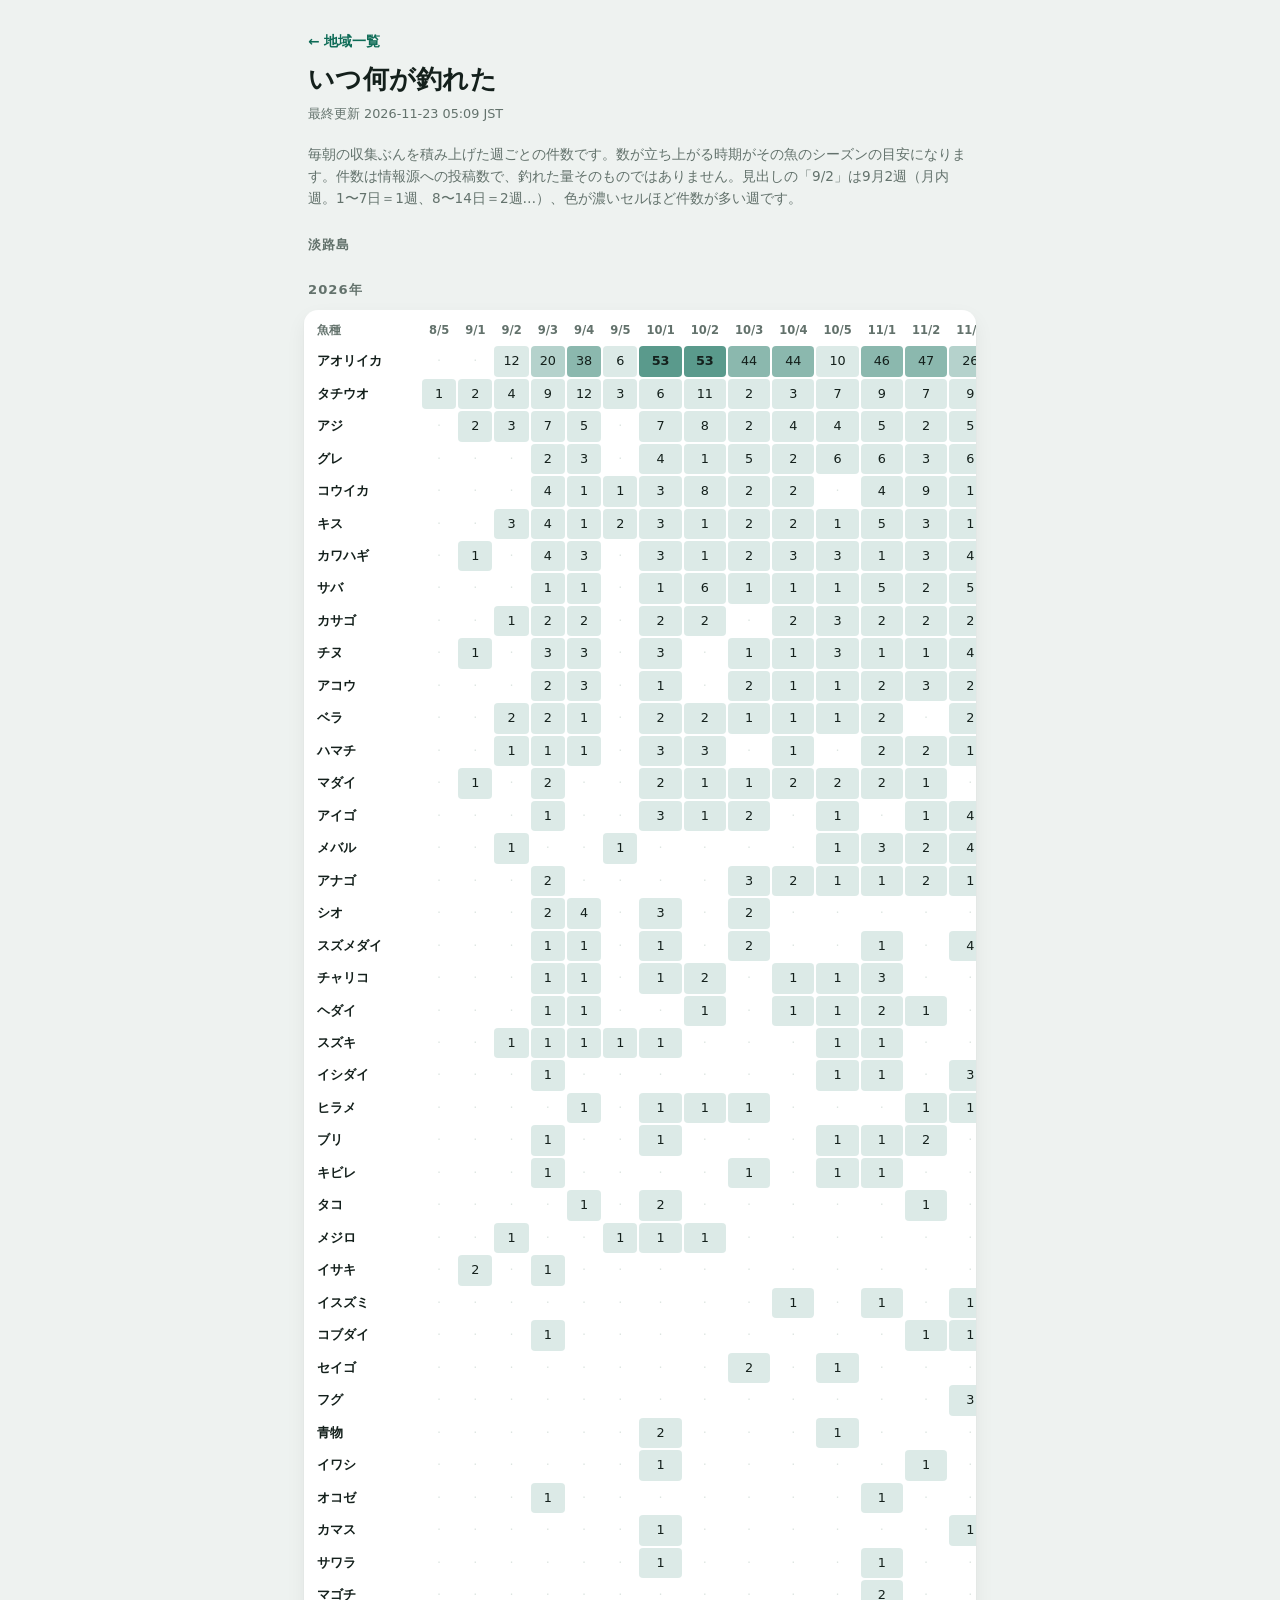
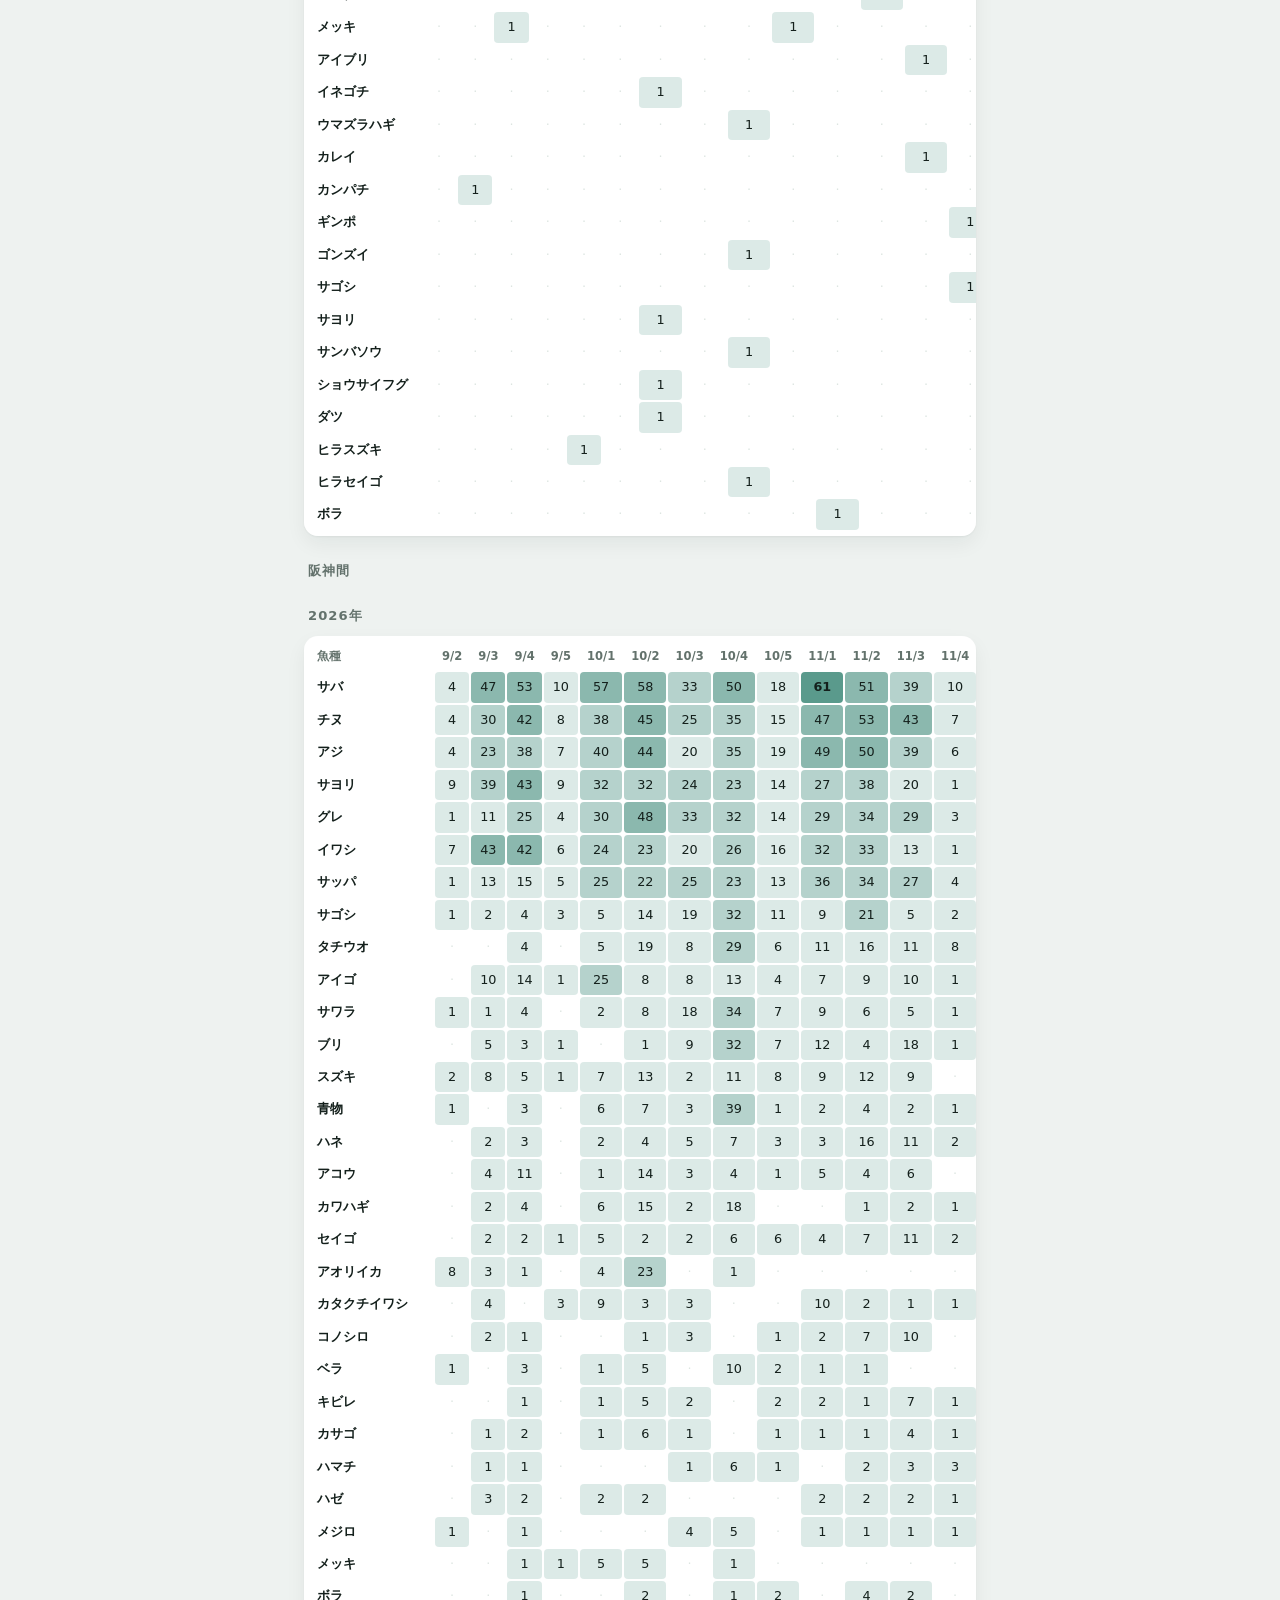
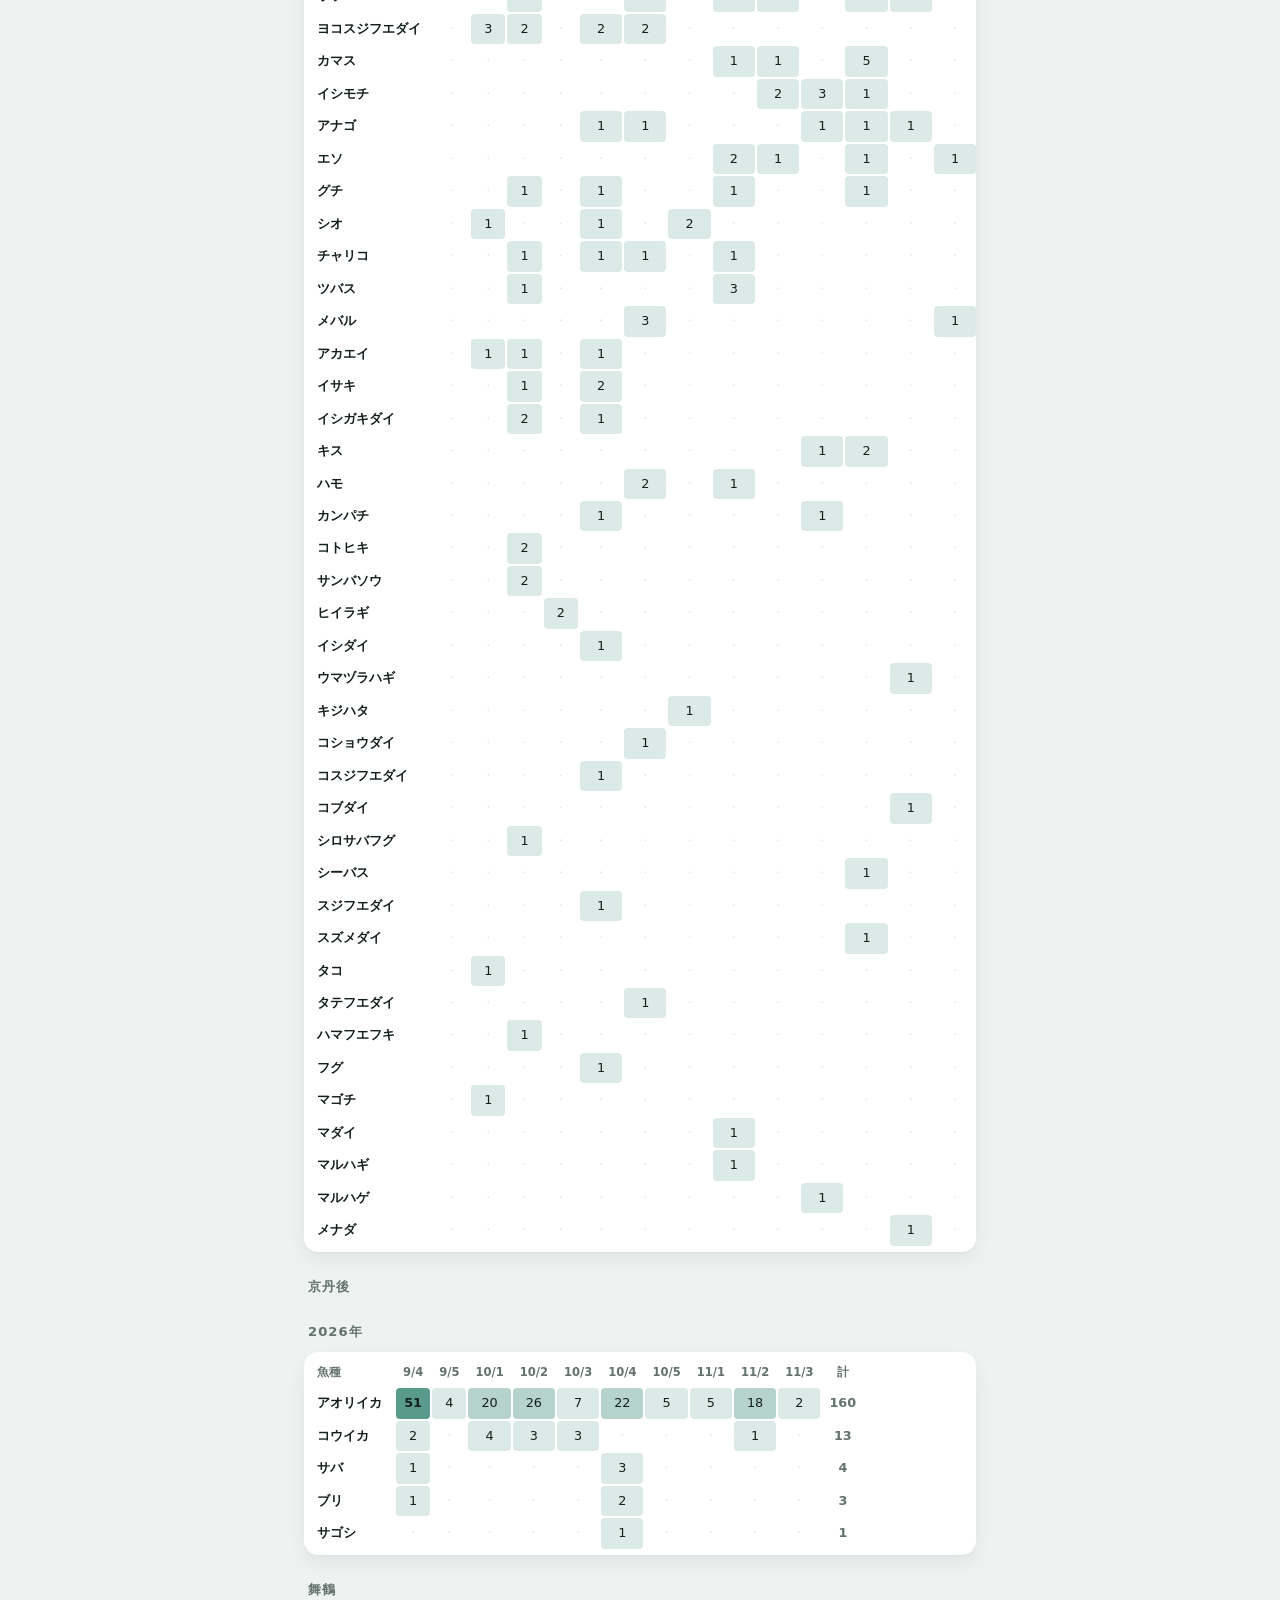
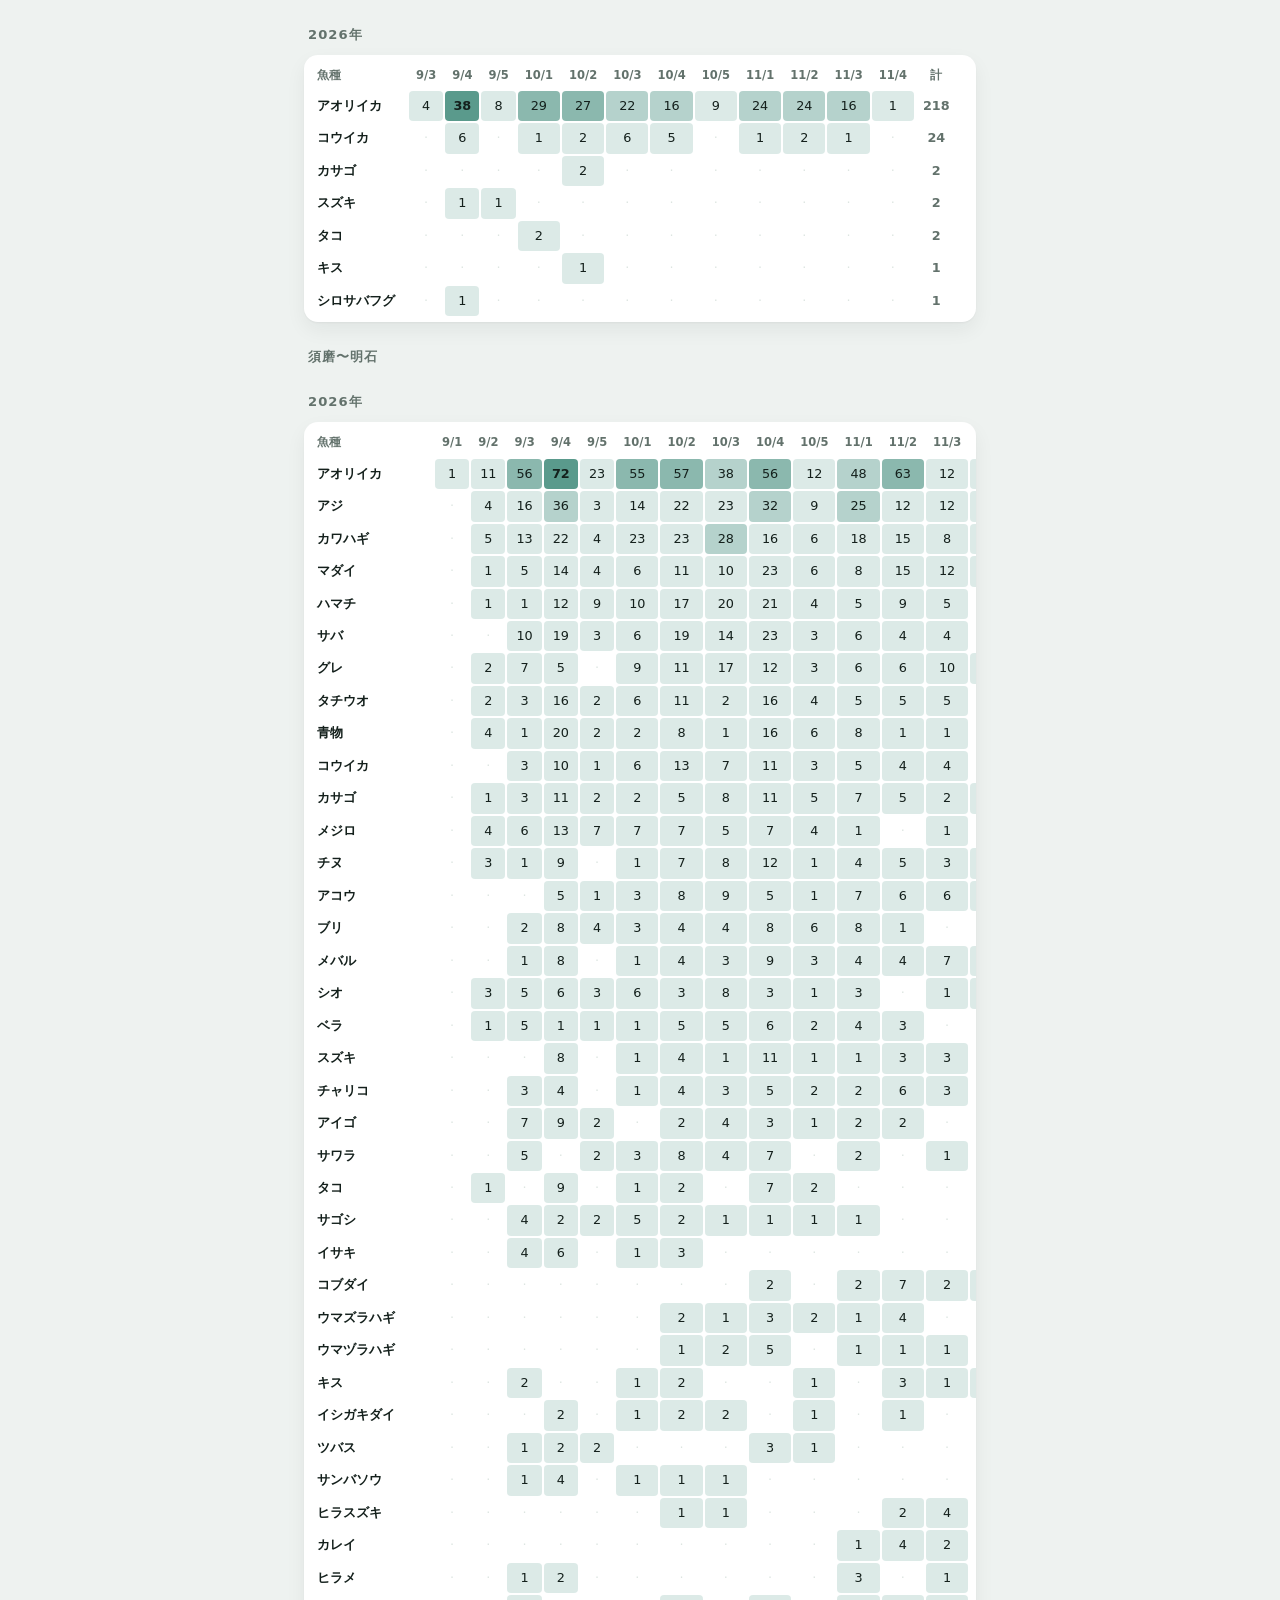
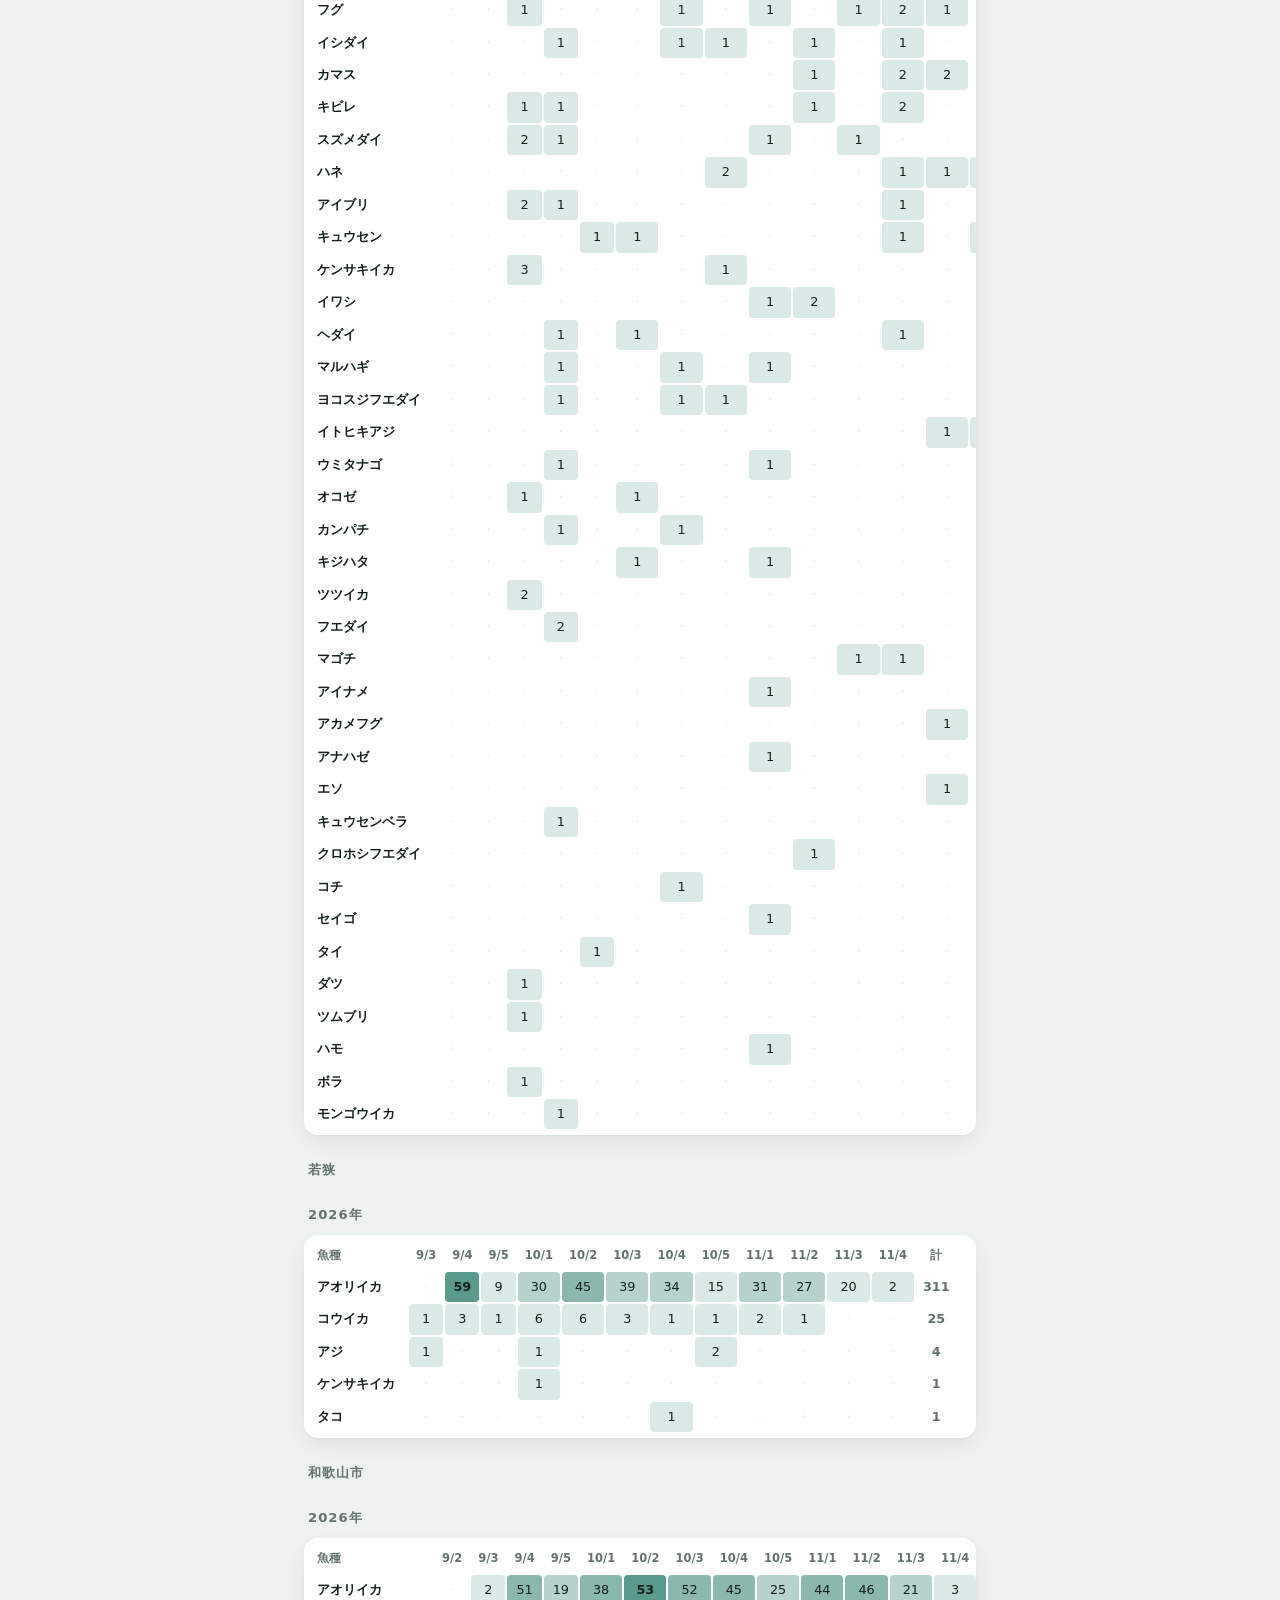
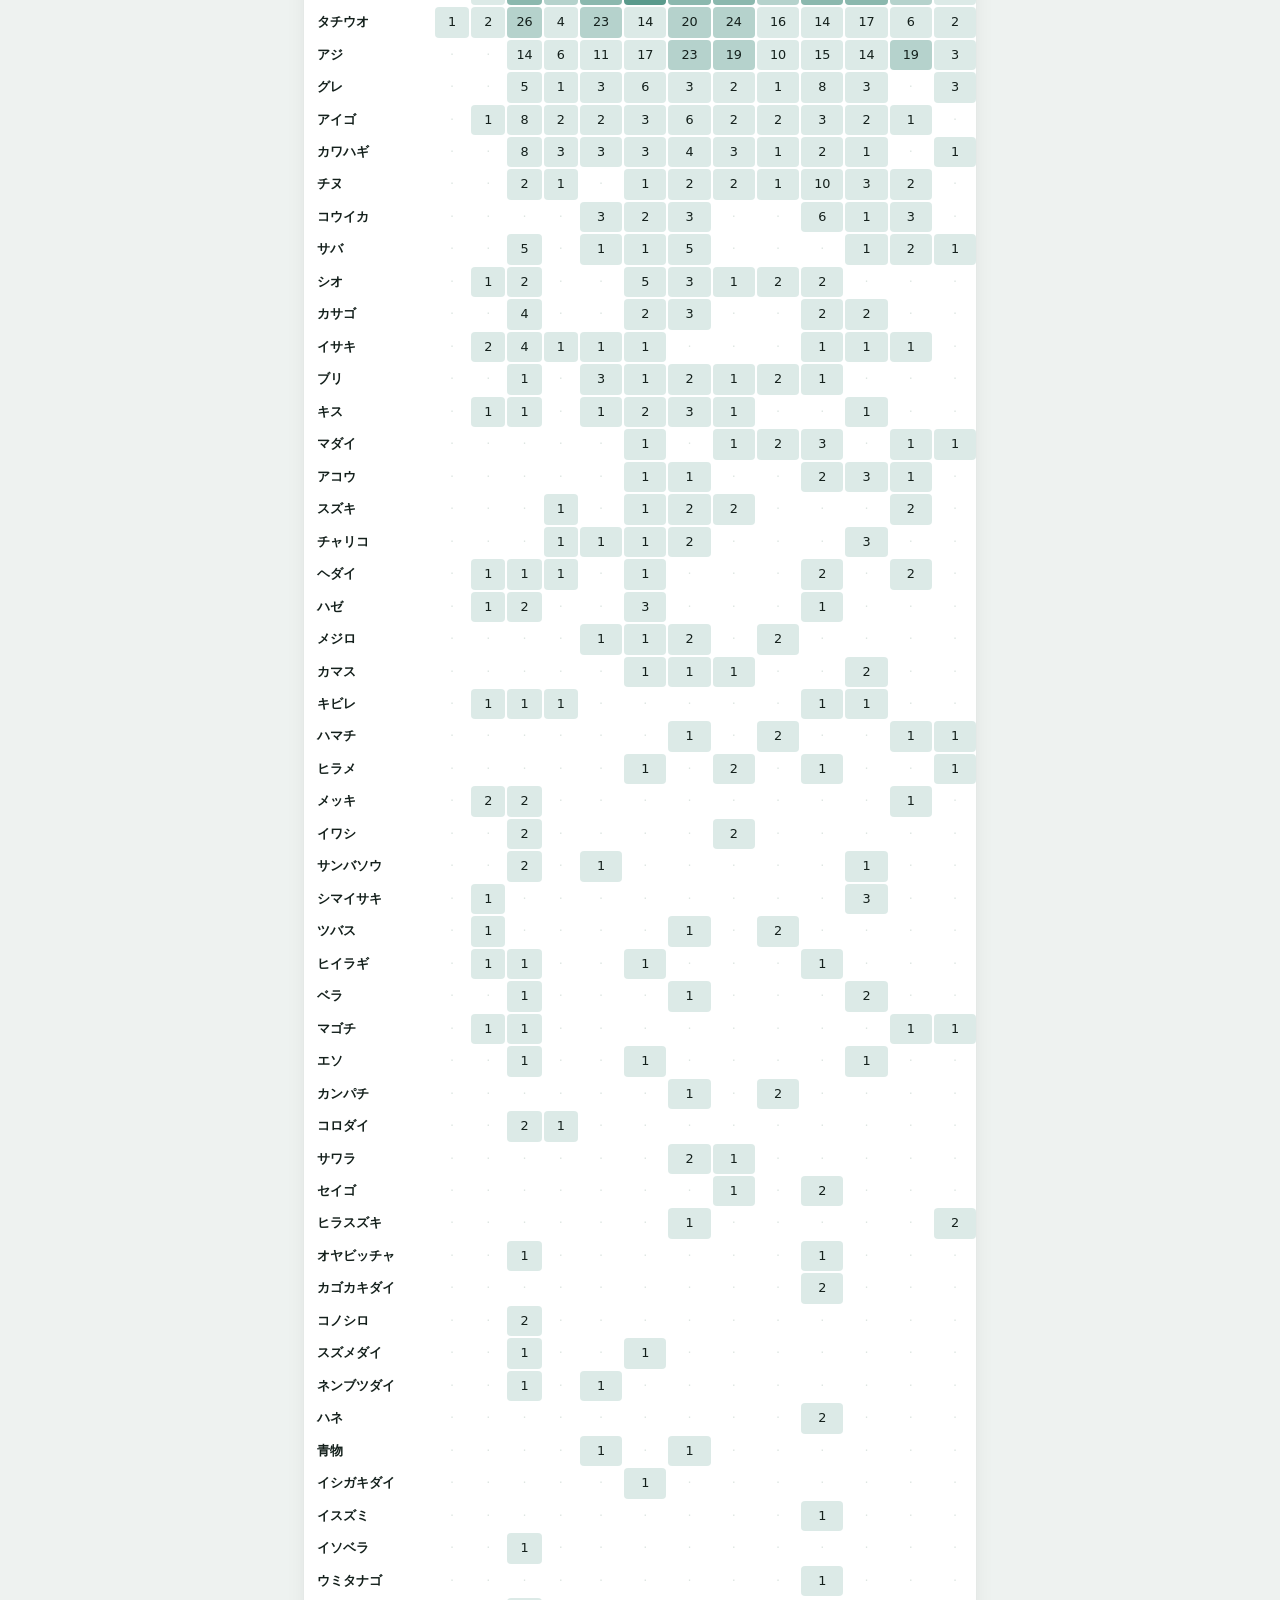
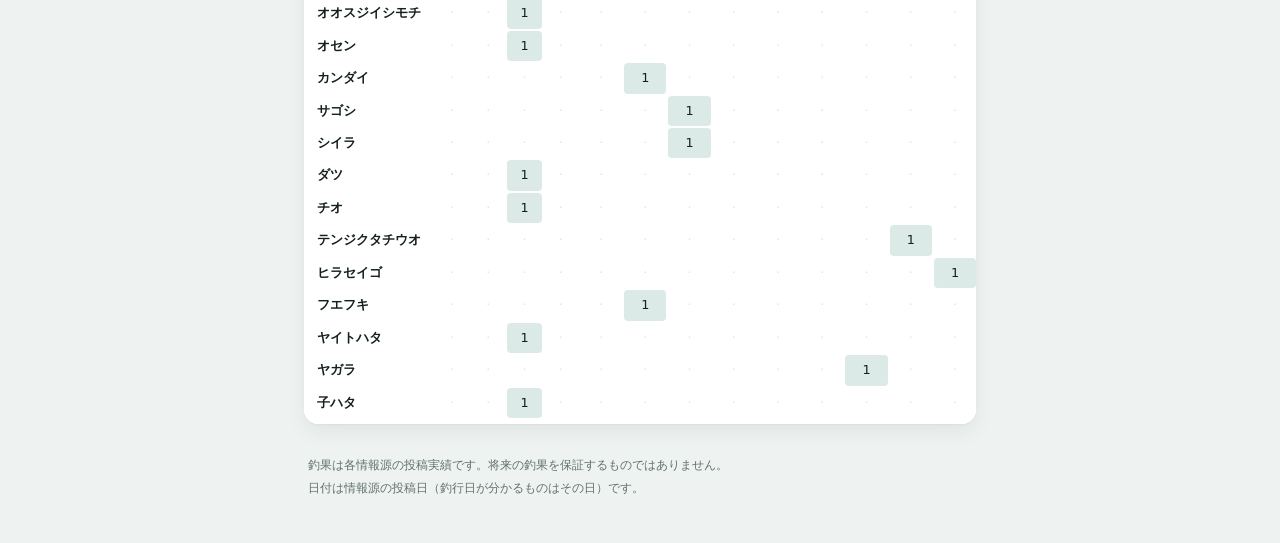
==== commit 38bebbf4: "report: 釣果サマリを更新" ====
--- a/stats.html
+++ b/stats.html
@@ -1 +1 @@
-<!doctype html><html lang="ja"><head><meta charset="utf-8"><meta name="viewport" content="width=device-width,initial-scale=1"><meta name="color-scheme" content="light dark"><title>いつ何が釣れた</title><link rel="stylesheet" href="assets/style.css"></head><body><main><header class="top"><a class="back" href="index.html">← 地域一覧</a><h1>いつ何が釣れた</h1><p class="stamp">最終更新 2026-11-22 05:10 JST</p></header><p class="lead2">毎朝の収集ぶんを積み上げた週ごとの件数です。数が立ち上がる時期がその魚のシーズンの目安になります。件数は情報源への投稿数で、釣れた量そのものではありません。見出しの「9/2」は9月2週（月内週。1〜7日＝1週、8〜14日＝2週…）、色が濃いセルほど件数が多い週です。</p><h2 class="day">淡路島</h2><h3 class="day">2026年</h3><div class="grid-wrap"><table class="grid"><thead><tr><th scope="col">魚種</th><th scope="col">8/5</th><th scope="col">9/1</th><th scope="col">9/2</th><th scope="col">9/3</th><th scope="col">9/4</th><th scope="col">9/5</th><th scope="col">10/1</th><th scope="col">10/2</th><th scope="col">10/3</th><th scope="col">10/4</th><th scope="col">10/5</th><th scope="col">11/1</th><th scope="col">11/2</th><th scope="col">11/3</th><th scope="col" class="sum">計</th></tr></thead><tbody><tr><th scope="row">アオリイカ</th><td class="h0">·</td><td class="h0">·</td><td class="h1" title="2026年9月2週 アオリイカ 12件">12</td><td class="h2" title="2026年9月3週 アオリイカ 20件">20</td><td class="h3" title="2026年9月4週 アオリイカ 38件">38</td><td class="h1" title="2026年9月5週 アオリイカ 6件">6</td><td class="h4" title="2026年10月1週 アオリイカ 53件">53</td><td class="h4" title="2026年10月2週 アオリイカ 53件">53</td><td class="h3" title="2026年10月3週 アオリイカ 44件">44</td><td class="h3" title="2026年10月4週 アオリイカ 44件">44</td><td class="h1" title="2026年10月5週 アオリイカ 10件">10</td><td class="h3" title="2026年11月1週 アオリイカ 46件">46</td><td class="h3" title="2026年11月2週 アオリイカ 47件">47</td><td class="h2" title="2026年11月3週 アオリイカ 26件">26</td><td class="sum">399</td></tr><tr><th scope="row">タチウオ</th><td class="h1" title="2026年8月5週 タチウオ 1件">1</td><td class="h1" title="2026年9月1週 タチウオ 2件">2</td><td class="h1" title="2026年9月2週 タチウオ 4件">4</td><td class="h1" title="2026年9月3週 タチウオ 9件">9</td><td class="h1" title="2026年9月4週 タチウオ 12件">12</td><td class="h1" title="2026年9月5週 タチウオ 3件">3</td><td class="h1" title="2026年10月1週 タチウオ 6件">6</td><td class="h1" title="2026年10月2週 タチウオ 11件">11</td><td class="h1" title="2026年10月3週 タチウオ 2件">2</td><td class="h1" title="2026年10月4週 タチウオ 3件">3</td><td class="h1" title="2026年10月5週 タチウオ 7件">7</td><td class="h1" title="2026年11月1週 タチウオ 9件">9</td><td class="h1" title="2026年11月2週 タチウオ 7件">7</td><td class="h1" title="2026年11月3週 タチウオ 9件">9</td><td class="sum">85</td></tr><tr><th scope="row">アジ</th><td class="h0">·</td><td class="h1" title="2026年9月1週 アジ 2件">2</td><td class="h1" title="2026年9月2週 アジ 3件">3</td><td class="h1" title="2026年9月3週 アジ 7件">7</td><td class="h1" title="2026年9月4週 アジ 5件">5</td><td class="h0">·</td><td class="h1" title="2026年10月1週 アジ 7件">7</td><td class="h1" title="2026年10月2週 アジ 8件">8</td><td class="h1" title="2026年10月3週 アジ 2件">2</td><td class="h1" title="2026年10月4週 アジ 4件">4</td><td class="h1" title="2026年10月5週 アジ 4件">4</td><td class="h1" title="2026年11月1週 アジ 5件">5</td><td class="h1" title="2026年11月2週 アジ 2件">2</td><td class="h1" title="2026年11月3週 アジ 5件">5</td><td class="sum">54</td></tr><tr><th scope="row">グレ</th><td class="h0">·</td><td class="h0">·</td><td class="h0">·</td><td class="h1" title="2026年9月3週 グレ 2件">2</td><td class="h1" title="2026年9月4週 グレ 3件">3</td><td class="h0">·</td><td class="h1" title="2026年10月1週 グレ 4件">4</td><td class="h1" title="2026年10月2週 グレ 1件">1</td><td class="h1" title="2026年10月3週 グレ 5件">5</td><td class="h1" title="2026年10月4週 グレ 2件">2</td><td class="h1" title="2026年10月5週 グレ 6件">6</td><td class="h1" title="2026年11月1週 グレ 6件">6</td><td class="h1" title="2026年11月2週 グレ 3件">3</td><td class="h1" title="2026年11月3週 グレ 6件">6</td><td class="sum">38</td></tr><tr><th scope="row">コウイカ</th><td class="h0">·</td><td class="h0">·</td><td class="h0">·</td><td class="h1" title="2026年9月3週 コウイカ 4件">4</td><td class="h1" title="2026年9月4週 コウイカ 1件">1</td><td class="h1" title="2026年9月5週 コウイカ 1件">1</td><td class="h1" title="2026年10月1週 コウイカ 3件">3</td><td class="h1" title="2026年10月2週 コウイカ 8件">8</td><td class="h1" title="2026年10月3週 コウイカ 2件">2</td><td class="h1" title="2026年10月4週 コウイカ 2件">2</td><td class="h0">·</td><td class="h1" title="2026年11月1週 コウイカ 4件">4</td><td class="h1" title="2026年11月2週 コウイカ 9件">9</td><td class="h1" title="2026年11月3週 コウイカ 1件">1</td><td class="sum">35</td></tr><tr><th scope="row">カワハギ</th><td class="h0">·</td><td class="h1" title="2026年9月1週 カワハギ 1件">1</td><td class="h0">·</td><td class="h1" title="2026年9月3週 カワハギ 4件">4</td><td class="h1" title="2026年9月4週 カワハギ 3件">3</td><td class="h0">·</td><td class="h1" title="2026年10月1週 カワハギ 3件">3</td><td class="h1" title="2026年10月2週 カワハギ 1件">1</td><td class="h1" title="2026年10月3週 カワハギ 2件">2</td><td class="h1" title="2026年10月4週 カワハギ 3件">3</td><td class="h1" title="2026年10月5週 カワハギ 3件">3</td><td class="h1" title="2026年11月1週 カワハギ 1件">1</td><td class="h1" title="2026年11月2週 カワハギ 3件">3</td><td class="h1" title="2026年11月3週 カワハギ 4件">4</td><td class="sum">28</td></tr><tr><th scope="row">キス</th><td class="h0">·</td><td class="h0">·</td><td class="h1" title="2026年9月2週 キス 3件">3</td><td class="h1" title="2026年9月3週 キス 4件">4</td><td class="h1" title="2026年9月4週 キス 1件">1</td><td class="h1" title="2026年9月5週 キス 2件">2</td><td class="h1" title="2026年10月1週 キス 3件">3</td><td class="h1" title="2026年10月2週 キス 1件">1</td><td class="h1" title="2026年10月3週 キス 2件">2</td><td class="h1" title="2026年10月4週 キス 2件">2</td><td class="h1" title="2026年10月5週 キス 1件">1</td><td class="h1" title="2026年11月1週 キス 5件">5</td><td class="h1" title="2026年11月2週 キス 3件">3</td><td class="h1" title="2026年11月3週 キス 1件">1</td><td class="sum">28</td></tr><tr><th scope="row">サバ</th><td class="h0">·</td><td class="h0">·</td><td class="h0">·</td><td class="h1" title="2026年9月3週 サバ 1件">1</td><td class="h1" title="2026年9月4週 サバ 1件">1</td><td class="h0">·</td><td class="h1" title="2026年10月1週 サバ 1件">1</td><td class="h1" title="2026年10月2週 サバ 6件">6</td><td class="h1" title="2026年10月3週 サバ 1件">1</td><td class="h1" title="2026年10月4週 サバ 1件">1</td><td class="h1" title="2026年10月5週 サバ 1件">1</td><td class="h1" title="2026年11月1週 サバ 5件">5</td><td class="h1" title="2026年11月2週 サバ 2件">2</td><td class="h1" title="2026年11月3週 サバ 5件">5</td><td class="sum">24</td></tr><tr><th scope="row">チヌ</th><td class="h0">·</td><td class="h1" title="2026年9月1週 チヌ 1件">1</td><td class="h0">·</td><td class="h1" title="2026年9月3週 チヌ 3件">3</td><td class="h1" title="2026年9月4週 チヌ 3件">3</td><td class="h0">·</td><td class="h1" title="2026年10月1週 チヌ 3件">3</td><td class="h0">·</td><td class="h1" title="2026年10月3週 チヌ 1件">1</td><td class="h1" title="2026年10月4週 チヌ 1件">1</td><td class="h1" title="2026年10月5週 チヌ 3件">3</td><td class="h1" title="2026年11月1週 チヌ 1件">1</td><td class="h1" title="2026年11月2週 チヌ 1件">1</td><td class="h1" title="2026年11月3週 チヌ 4件">4</td><td class="sum">21</td></tr><tr><th scope="row">カサゴ</th><td class="h0">·</td><td class="h0">·</td><td class="h1" title="2026年9月2週 カサゴ 1件">1</td><td class="h1" title="2026年9月3週 カサゴ 2件">2</td><td class="h1" title="2026年9月4週 カサゴ 2件">2</td><td class="h0">·</td><td class="h1" title="2026年10月1週 カサゴ 2件">2</td><td class="h1" title="2026年10月2週 カサゴ 2件">2</td><td class="h0">·</td><td class="h1" title="2026年10月4週 カサゴ 2件">2</td><td class="h1" title="2026年10月5週 カサゴ 3件">3</td><td class="h1" title="2026年11月1週 カサゴ 2件">2</td><td class="h1" title="2026年11月2週 カサゴ 2件">2</td><td class="h1" title="2026年11月3週 カサゴ 2件">2</td><td class="sum">20</td></tr><tr><th scope="row">アコウ</th><td class="h0">·</td><td class="h0">·</td><td class="h0">·</td><td class="h1" title="2026年9月3週 アコウ 2件">2</td><td class="h1" title="2026年9月4週 アコウ 3件">3</td><td class="h0">·</td><td class="h1" title="2026年10月1週 アコウ 1件">1</td><td class="h0">·</td><td class="h1" title="2026年10月3週 アコウ 2件">2</td><td class="h1" title="2026年10月4週 アコウ 1件">1</td><td class="h1" title="2026年10月5週 アコウ 1件">1</td><td class="h1" title="2026年11月1週 アコウ 2件">2</td><td class="h1" title="2026年11月2週 アコウ 3件">3</td><td class="h1" title="2026年11月3週 アコウ 2件">2</td><td class="sum">17</td></tr><tr><th scope="row">ベラ</th><td class="h0">·</td><td class="h0">·</td><td class="h1" title="2026年9月2週 ベラ 2件">2</td><td class="h1" title="2026年9月3週 ベラ 2件">2</td><td class="h1" title="2026年9月4週 ベラ 1件">1</td><td class="h0">·</td><td class="h1" title="2026年10月1週 ベラ 2件">2</td><td class="h1" title="2026年10月2週 ベラ 2件">2</td><td class="h1" title="2026年10月3週 ベラ 1件">1</td><td class="h1" title="2026年10月4週 ベラ 1件">1</td><td class="h1" title="2026年10月5週 ベラ 1件">1</td><td class="h1" title="2026年11月1週 ベラ 2件">2</td><td class="h0">·</td><td class="h1" title="2026年11月3週 ベラ 2件">2</td><td class="sum">16</td></tr><tr><th scope="row">ハマチ</th><td class="h0">·</td><td class="h0">·</td><td class="h1" title="2026年9月2週 ハマチ 1件">1</td><td class="h1" title="2026年9月3週 ハマチ 1件">1</td><td class="h1" title="2026年9月4週 ハマチ 1件">1</td><td class="h0">·</td><td class="h1" title="2026年10月1週 ハマチ 3件">3</td><td class="h1" title="2026年10月2週 ハマチ 3件">3</td><td class="h0">·</td><td class="h1" title="2026年10月4週 ハマチ 1件">1</td><td class="h0">·</td><td class="h1" title="2026年11月1週 ハマチ 2件">2</td><td class="h1" title="2026年11月2週 ハマチ 2件">2</td><td class="h1" title="2026年11月3週 ハマチ 1件">1</td><td class="sum">15</td></tr><tr><th scope="row">マダイ</th><td class="h0">·</td><td class="h1" title="2026年9月1週 マダイ 1件">1</td><td class="h0">·</td><td class="h1" title="2026年9月3週 マダイ 2件">2</td><td class="h0">·</td><td class="h0">·</td><td class="h1" title="2026年10月1週 マダイ 2件">2</td><td class="h1" title="2026年10月2週 マダイ 1件">1</td><td class="h1" title="2026年10月3週 マダイ 1件">1</td><td class="h1" title="2026年10月4週 マダイ 2件">2</td><td class="h1" title="2026年10月5週 マダイ 2件">2</td><td class="h1" title="2026年11月1週 マダイ 2件">2</td><td class="h1" title="2026年11月2週 マダイ 1件">1</td><td class="h0">·</td><td class="sum">14</td></tr><tr><th scope="row">アイゴ</th><td class="h0">·</td><td class="h0">·</td><td class="h0">·</td><td class="h1" title="2026年9月3週 アイゴ 1件">1</td><td class="h0">·</td><td class="h0">·</td><td class="h1" title="2026年10月1週 アイゴ 3件">3</td><td class="h1" title="2026年10月2週 アイゴ 1件">1</td><td class="h1" title="2026年10月3週 アイゴ 2件">2</td><td class="h0">·</td><td class="h1" title="2026年10月5週 アイゴ 1件">1</td><td class="h0">·</td><td class="h1" title="2026年11月2週 アイゴ 1件">1</td><td class="h1" title="2026年11月3週 アイゴ 4件">4</td><td class="sum">13</td></tr><tr><th scope="row">アナゴ</th><td class="h0">·</td><td class="h0">·</td><td class="h0">·</td><td class="h1" title="2026年9月3週 アナゴ 2件">2</td><td class="h0">·</td><td class="h0">·</td><td class="h0">·</td><td class="h0">·</td><td class="h1" title="2026年10月3週 アナゴ 3件">3</td><td class="h1" title="2026年10月4週 アナゴ 2件">2</td><td class="h1" title="2026年10月5週 アナゴ 1件">1</td><td class="h1" title="2026年11月1週 アナゴ 1件">1</td><td class="h1" title="2026年11月2週 アナゴ 2件">2</td><td class="h1" title="2026年11月3週 アナゴ 1件">1</td><td class="sum">12</td></tr><tr><th scope="row">メバル</th><td class="h0">·</td><td class="h0">·</td><td class="h1" title="2026年9月2週 メバル 1件">1</td><td class="h0">·</td><td class="h0">·</td><td class="h1" title="2026年9月5週 メバル 1件">1</td><td class="h0">·</td><td class="h0">·</td><td class="h0">·</td><td class="h0">·</td><td class="h1" title="2026年10月5週 メバル 1件">1</td><td class="h1" title="2026年11月1週 メバル 3件">3</td><td class="h1" title="2026年11月2週 メバル 2件">2</td><td class="h1" title="2026年11月3週 メバル 4件">4</td><td class="sum">12</td></tr><tr><th scope="row">シオ</th><td class="h0">·</td><td class="h0">·</td><td class="h0">·</td><td class="h1" title="2026年9月3週 シオ 2件">2</td><td class="h1" title="2026年9月4週 シオ 4件">4</td><td class="h0">·</td><td class="h1" title="2026年10月1週 シオ 3件">3</td><td class="h0">·</td><td class="h1" title="2026年10月3週 シオ 2件">2</td><td class="h0">·</td><td class="h0">·</td><td class="h0">·</td><td class="h0">·</td><td class="h0">·</td><td class="sum">11</td></tr><tr><th scope="row">スズメダイ</th><td class="h0">·</td><td class="h0">·</td><td class="h0">·</td><td class="h1" title="2026年9月3週 スズメダイ 1件">1</td><td class="h1" title="2026年9月4週 スズメダイ 1件">1</td><td class="h0">·</td><td class="h1" title="2026年10月1週 スズメダイ 1件">1</td><td class="h0">·</td><td class="h1" title="2026年10月3週 スズメダイ 2件">2</td><td class="h0">·</td><td class="h0">·</td><td class="h1" title="2026年11月1週 スズメダイ 1件">1</td><td class="h0">·</td><td class="h1" title="2026年11月3週 スズメダイ 4件">4</td><td class="sum">10</td></tr><tr><th scope="row">チャリコ</th><td class="h0">·</td><td class="h0">·</td><td class="h0">·</td><td class="h1" title="2026年9月3週 チャリコ 1件">1</td><td class="h1" title="2026年9月4週 チャリコ 1件">1</td><td class="h0">·</td><td class="h1" title="2026年10月1週 チャリコ 1件">1</td><td class="h1" title="2026年10月2週 チャリコ 2件">2</td><td class="h0">·</td><td class="h1" title="2026年10月4週 チャリコ 1件">1</td><td class="h1" title="2026年10月5週 チャリコ 1件">1</td><td class="h1" title="2026年11月1週 チャリコ 3件">3</td><td class="h0">·</td><td class="h0">·</td><td class="sum">10</td></tr><tr><th scope="row">ヘダイ</th><td class="h0">·</td><td class="h0">·</td><td class="h0">·</td><td class="h1" title="2026年9月3週 ヘダイ 1件">1</td><td class="h1" title="2026年9月4週 ヘダイ 1件">1</td><td class="h0">·</td><td class="h0">·</td><td class="h1" title="2026年10月2週 ヘダイ 1件">1</td><td class="h0">·</td><td class="h1" title="2026年10月4週 ヘダイ 1件">1</td><td class="h1" title="2026年10月5週 ヘダイ 1件">1</td><td class="h1" title="2026年11月1週 ヘダイ 2件">2</td><td class="h1" title="2026年11月2週 ヘダイ 1件">1</td><td class="h0">·</td><td class="sum">8</td></tr><tr><th scope="row">スズキ</th><td class="h0">·</td><td class="h0">·</td><td class="h1" title="2026年9月2週 スズキ 1件">1</td><td class="h1" title="2026年9月3週 スズキ 1件">1</td><td class="h1" title="2026年9月4週 スズキ 1件">1</td><td class="h1" title="2026年9月5週 スズキ 1件">1</td><td class="h1" title="2026年10月1週 スズキ 1件">1</td><td class="h0">·</td><td class="h0">·</td><td class="h0">·</td><td class="h1" title="2026年10月5週 スズキ 1件">1</td><td class="h1" title="2026年11月1週 スズキ 1件">1</td><td class="h0">·</td><td class="h0">·</td><td class="sum">7</td></tr><tr><th scope="row">イシダイ</th><td class="h0">·</td><td class="h0">·</td><td class="h0">·</td><td class="h1" title="2026年9月3週 イシダイ 1件">1</td><td class="h0">·</td><td class="h0">·</td><td class="h0">·</td><td class="h0">·</td><td class="h0">·</td><td class="h0">·</td><td class="h1" title="2026年10月5週 イシダイ 1件">1</td><td class="h1" title="2026年11月1週 イシダイ 1件">1</td><td class="h0">·</td><td class="h1" title="2026年11月3週 イシダイ 3件">3</td><td class="sum">6</td></tr><tr><th scope="row">ヒラメ</th><td class="h0">·</td><td class="h0">·</td><td class="h0">·</td><td class="h0">·</td><td class="h1" title="2026年9月4週 ヒラメ 1件">1</td><td class="h0">·</td><td class="h1" title="2026年10月1週 ヒラメ 1件">1</td><td class="h1" title="2026年10月2週 ヒラメ 1件">1</td><td class="h1" title="2026年10月3週 ヒラメ 1件">1</td><td class="h0">·</td><td class="h0">·</td><td class="h0">·</td><td class="h1" title="2026年11月2週 ヒラメ 1件">1</td><td class="h1" title="2026年11月3週 ヒラメ 1件">1</td><td class="sum">6</td></tr><tr><th scope="row">ブリ</th><td class="h0">·</td><td class="h0">·</td><td class="h0">·</td><td class="h1" title="2026年9月3週 ブリ 1件">1</td><td class="h0">·</td><td class="h0">·</td><td class="h1" title="2026年10月1週 ブリ 1件">1</td><td class="h0">·</td><td class="h0">·</td><td class="h0">·</td><td class="h1" title="2026年10月5週 ブリ 1件">1</td><td class="h1" title="2026年11月1週 ブリ 1件">1</td><td class="h1" title="2026年11月2週 ブリ 2件">2</td><td class="h0">·</td><td class="sum">6</td></tr><tr><th scope="row">キビレ</th><td class="h0">·</td><td class="h0">·</td><td class="h0">·</td><td class="h1" title="2026年9月3週 キビレ 1件">1</td><td class="h0">·</td><td class="h0">·</td><td class="h0">·</td><td class="h0">·</td><td class="h1" title="2026年10月3週 キビレ 1件">1</td><td class="h0">·</td><td class="h1" title="2026年10月5週 キビレ 1件">1</td><td class="h1" title="2026年11月1週 キビレ 1件">1</td><td class="h0">·</td><td class="h0">·</td><td class="sum">4</td></tr><tr><th scope="row">タコ</th><td class="h0">·</td><td class="h0">·</td><td class="h0">·</td><td class="h0">·</td><td class="h1" title="2026年9月4週 タコ 1件">1</td><td class="h0">·</td><td class="h1" title="2026年10月1週 タコ 2件">2</td><td class="h0">·</td><td class="h0">·</td><td class="h0">·</td><td class="h0">·</td><td class="h0">·</td><td class="h1" title="2026年11月2週 タコ 1件">1</td><td class="h0">·</td><td class="sum">4</td></tr><tr><th scope="row">メジロ</th><td class="h0">·</td><td class="h0">·</td><td class="h1" title="2026年9月2週 メジロ 1件">1</td><td class="h0">·</td><td class="h0">·</td><td class="h1" title="2026年9月5週 メジロ 1件">1</td><td class="h1" title="2026年10月1週 メジロ 1件">1</td><td class="h1" title="2026年10月2週 メジロ 1件">1</td><td class="h0">·</td><td class="h0">·</td><td class="h0">·</td><td class="h0">·</td><td class="h0">·</td><td class="h0">·</td><td class="sum">4</td></tr><tr><th scope="row">イサキ</th><td class="h0">·</td><td class="h1" title="2026年9月1週 イサキ 2件">2</td><td class="h0">·</td><td class="h1" title="2026年9月3週 イサキ 1件">1</td><td class="h0">·</td><td class="h0">·</td><td class="h0">·</td><td class="h0">·</td><td class="h0">·</td><td class="h0">·</td><td class="h0">·</td><td class="h0">·</td><td class="h0">·</td><td class="h0">·</td><td class="sum">3</td></tr><tr><th scope="row">イスズミ</th><td class="h0">·</td><td class="h0">·</td><td class="h0">·</td><td class="h0">·</td><td class="h0">·</td><td class="h0">·</td><td class="h0">·</td><td class="h0">·</td><td class="h0">·</td><td class="h1" title="2026年10月4週 イスズミ 1件">1</td><td class="h0">·</td><td class="h1" title="2026年11月1週 イスズミ 1件">1</td><td class="h0">·</td><td class="h1" title="2026年11月3週 イスズミ 1件">1</td><td class="sum">3</td></tr><tr><th scope="row">コブダイ</th><td class="h0">·</td><td class="h0">·</td><td class="h0">·</td><td class="h1" title="2026年9月3週 コブダイ 1件">1</td><td class="h0">·</td><td class="h0">·</td><td class="h0">·</td><td class="h0">·</td><td class="h0">·</td><td class="h0">·</td><td class="h0">·</td><td class="h0">·</td><td class="h1" title="2026年11月2週 コブダイ 1件">1</td><td class="h1" title="2026年11月3週 コブダイ 1件">1</td><td class="sum">3</td></tr><tr><th scope="row">セイゴ</th><td class="h0">·</td><td class="h0">·</td><td class="h0">·</td><td class="h0">·</td><td class="h0">·</td><td class="h0">·</td><td class="h0">·</td><td class="h0">·</td><td class="h1" title="2026年10月3週 セイゴ 2件">2</td><td class="h0">·</td><td class="h1" title="2026年10月5週 セイゴ 1件">1</td><td class="h0">·</td><td class="h0">·</td><td class="h0">·</td><td class="sum">3</td></tr><tr><th scope="row">フグ</th><td class="h0">·</td><td class="h0">·</td><td class="h0">·</td><td class="h0">·</td><td class="h0">·</td><td class="h0">·</td><td class="h0">·</td><td class="h0">·</td><td class="h0">·</td><td class="h0">·</td><td class="h0">·</td><td class="h0">·</td><td class="h0">·</td><td class="h1" title="2026年11月3週 フグ 3件">3</td><td class="sum">3</td></tr><tr><th scope="row">青物</th><td class="h0">·</td><td class="h0">·</td><td class="h0">·</td><td class="h0">·</td><td class="h0">·</td><td class="h0">·</td><td class="h1" title="2026年10月1週 青物 2件">2</td><td class="h0">·</td><td class="h0">·</td><td class="h0">·</td><td class="h1" title="2026年10月5週 青物 1件">1</td><td class="h0">·</td><td class="h0">·</td><td class="h0">·</td><td class="sum">3</td></tr><tr><th scope="row">イワシ</th><td class="h0">·</td><td class="h0">·</td><td class="h0">·</td><td class="h0">·</td><td class="h0">·</td><td class="h0">·</td><td class="h1" title="2026年10月1週 イワシ 1件">1</td><td class="h0">·</td><td class="h0">·</td><td class="h0">·</td><td class="h0">·</td><td class="h0">·</td><td class="h1" title="2026年11月2週 イワシ 1件">1</td><td class="h0">·</td><td class="sum">2</td></tr><tr><th scope="row">オコゼ</th><td class="h0">·</td><td class="h0">·</td><td class="h0">·</td><td class="h1" title="2026年9月3週 オコゼ 1件">1</td><td class="h0">·</td><td class="h0">·</td><td class="h0">·</td><td class="h0">·</td><td class="h0">·</td><td class="h0">·</td><td class="h0">·</td><td class="h1" title="2026年11月1週 オコゼ 1件">1</td><td class="h0">·</td><td class="h0">·</td><td class="sum">2</td></tr><tr><th scope="row">カマス</th><td class="h0">·</td><td class="h0">·</td><td class="h0">·</td><td class="h0">·</td><td class="h0">·</td><td class="h0">·</td><td class="h1" title="2026年10月1週 カマス 1件">1</td><td class="h0">·</td><td class="h0">·</td><td class="h0">·</td><td class="h0">·</td><td class="h0">·</td><td class="h0">·</td><td class="h1" title="2026年11月3週 カマス 1件">1</td><td class="sum">2</td></tr><tr><th scope="row">サワラ</th><td class="h0">·</td><td class="h0">·</td><td class="h0">·</td><td class="h0">·</td><td class="h0">·</td><td class="h0">·</td><td class="h1" title="2026年10月1週 サワラ 1件">1</td><td class="h0">·</td><td class="h0">·</td><td class="h0">·</td><td class="h0">·</td><td class="h1" title="2026年11月1週 サワラ 1件">1</td><td class="h0">·</td><td class="h0">·</td><td class="sum">2</td></tr><tr><th scope="row">マゴチ</th><td class="h0">·</td><td class="h0">·</td><td class="h0">·</td><td class="h0">·</td><td class="h0">·</td><td class="h0">·</td><td class="h0">·</td><td class="h0">·</td><td class="h0">·</td><td class="h0">·</td><td class="h0">·</td><td class="h1" title="2026年11月1週 マゴチ 2件">2</td><td class="h0">·</td><td class="h0">·</td><td class="sum">2</td></tr><tr><th scope="row">メッキ</th><td class="h0">·</td><td class="h0">·</td><td class="h1" title="2026年9月2週 メッキ 1件">1</td><td class="h0">·</td><td class="h0">·</td><td class="h0">·</td><td class="h0">·</td><td class="h0">·</td><td class="h0">·</td><td class="h1" title="2026年10月4週 メッキ 1件">1</td><td class="h0">·</td><td class="h0">·</td><td class="h0">·</td><td class="h0">·</td><td class="sum">2</td></tr><tr><th scope="row">アイブリ</th><td class="h0">·</td><td class="h0">·</td><td class="h0">·</td><td class="h0">·</td><td class="h0">·</td><td class="h0">·</td><td class="h0">·</td><td class="h0">·</td><td class="h0">·</td><td class="h0">·</td><td class="h0">·</td><td class="h0">·</td><td class="h1" title="2026年11月2週 アイブリ 1件">1</td><td class="h0">·</td><td class="sum">1</td></tr><tr><th scope="row">イネゴチ</th><td class="h0">·</td><td class="h0">·</td><td class="h0">·</td><td class="h0">·</td><td class="h0">·</td><td class="h0">·</td><td class="h1" title="2026年10月1週 イネゴチ 1件">1</td><td class="h0">·</td><td class="h0">·</td><td class="h0">·</td><td class="h0">·</td><td class="h0">·</td><td class="h0">·</td><td class="h0">·</td><td class="sum">1</td></tr><tr><th scope="row">ウマズラハギ</th><td class="h0">·</td><td class="h0">·</td><td class="h0">·</td><td class="h0">·</td><td class="h0">·</td><td class="h0">·</td><td class="h0">·</td><td class="h0">·</td><td class="h1" title="2026年10月3週 ウマズラハギ 1件">1</td><td class="h0">·</td><td class="h0">·</td><td class="h0">·</td><td class="h0">·</td><td class="h0">·</td><td class="sum">1</td></tr><tr><th scope="row">カレイ</th><td class="h0">·</td><td class="h0">·</td><td class="h0">·</td><td class="h0">·</td><td class="h0">·</td><td class="h0">·</td><td class="h0">·</td><td class="h0">·</td><td class="h0">·</td><td class="h0">·</td><td class="h0">·</td><td class="h0">·</td><td class="h1" title="2026年11月2週 カレイ 1件">1</td><td class="h0">·</td><td class="sum">1</td></tr><tr><th scope="row">カンパチ</th><td class="h0">·</td><td class="h1" title="2026年9月1週 カンパチ 1件">1</td><td class="h0">·</td><td class="h0">·</td><td class="h0">·</td><td class="h0">·</td><td class="h0">·</td><td class="h0">·</td><td class="h0">·</td><td class="h0">·</td><td class="h0">·</td><td class="h0">·</td><td class="h0">·</td><td class="h0">·</td><td class="sum">1</td></tr><tr><th scope="row">ギンポ</th><td class="h0">·</td><td class="h0">·</td><td class="h0">·</td><td class="h0">·</td><td class="h0">·</td><td class="h0">·</td><td class="h0">·</td><td class="h0">·</td><td class="h0">·</td><td class="h0">·</td><td class="h0">·</td><td class="h0">·</td><td class="h0">·</td><td class="h1" title="2026年11月3週 ギンポ 1件">1</td><td class="sum">1</td></tr><tr><th scope="row">ゴンズイ</th><td class="h0">·</td><td class="h0">·</td><td class="h0">·</td><td class="h0">·</td><td class="h0">·</td><td class="h0">·</td><td class="h0">·</td><td class="h0">·</td><td class="h1" title="2026年10月3週 ゴンズイ 1件">1</td><td class="h0">·</td><td class="h0">·</td><td class="h0">·</td><td class="h0">·</td><td class="h0">·</td><td class="sum">1</td></tr><tr><th scope="row">サゴシ</th><td class="h0">·</td><td class="h0">·</td><td class="h0">·</td><td class="h0">·</td><td class="h0">·</td><td class="h0">·</td><td class="h0">·</td><td class="h0">·</td><td class="h0">·</td><td class="h0">·</td><td class="h0">·</td><td class="h0">·</td><td class="h0">·</td><td class="h1" title="2026年11月3週 サゴシ 1件">1</td><td class="sum">1</td></tr><tr><th scope="row">サヨリ</th><td class="h0">·</td><td class="h0">·</td><td class="h0">·</td><td class="h0">·</td><td class="h0">·</td><td class="h0">·</td><td class="h1" title="2026年10月1週 サヨリ 1件">1</td><td class="h0">·</td><td class="h0">·</td><td class="h0">·</td><td class="h0">·</td><td class="h0">·</td><td class="h0">·</td><td class="h0">·</td><td class="sum">1</td></tr><tr><th scope="row">サンバソウ</th><td class="h0">·</td><td class="h0">·</td><td class="h0">·</td><td class="h0">·</td><td class="h0">·</td><td class="h0">·</td><td class="h0">·</td><td class="h0">·</td><td class="h1" title="2026年10月3週 サンバソウ 1件">1</td><td class="h0">·</td><td class="h0">·</td><td class="h0">·</td><td class="h0">·</td><td class="h0">·</td><td class="sum">1</td></tr><tr><th scope="row">ショウサイフグ</th><td class="h0">·</td><td class="h0">·</td><td class="h0">·</td><td class="h0">·</td><td class="h0">·</td><td class="h0">·</td><td class="h1" title="2026年10月1週 ショウサイフグ 1件">1</td><td class="h0">·</td><td class="h0">·</td><td class="h0">·</td><td class="h0">·</td><td class="h0">·</td><td class="h0">·</td><td class="h0">·</td><td class="sum">1</td></tr><tr><th scope="row">ダツ</th><td class="h0">·</td><td class="h0">·</td><td class="h0">·</td><td class="h0">·</td><td class="h0">·</td><td class="h0">·</td><td class="h1" title="2026年10月1週 ダツ 1件">1</td><td class="h0">·</td><td class="h0">·</td><td class="h0">·</td><td class="h0">·</td><td class="h0">·</td><td class="h0">·</td><td class="h0">·</td><td class="sum">1</td></tr><tr><th scope="row">ヒラスズキ</th><td class="h0">·</td><td class="h0">·</td><td class="h0">·</td><td class="h0">·</td><td class="h1" title="2026年9月4週 ヒラスズキ 1件">1</td><td class="h0">·</td><td class="h0">·</td><td class="h0">·</td><td class="h0">·</td><td class="h0">·</td><td class="h0">·</td><td class="h0">·</td><td class="h0">·</td><td class="h0">·</td><td class="sum">1</td></tr><tr><th scope="row">ヒラセイゴ</th><td class="h0">·</td><td class="h0">·</td><td class="h0">·</td><td class="h0">·</td><td class="h0">·</td><td class="h0">·</td><td class="h0">·</td><td class="h0">·</td><td class="h1" title="2026年10月3週 ヒラセイゴ 1件">1</td><td class="h0">·</td><td class="h0">·</td><td class="h0">·</td><td class="h0">·</td><td class="h0">·</td><td class="sum">1</td></tr><tr><th scope="row">ボラ</th><td class="h0">·</td><td class="h0">·</td><td class="h0">·</td><td class="h0">·</td><td class="h0">·</td><td class="h0">·</td><td class="h0">·</td><td class="h0">·</td><td class="h0">·</td><td class="h0">·</td><td class="h1" title="2026年10月5週 ボラ 1件">1</td><td class="h0">·</td><td class="h0">·</td><td class="h0">·</td><td class="sum">1</td></tr></tbody></table></div><h2 class="day">阪神間</h2><h3 class="day">2026年</h3><div class="grid-wrap"><table class="grid"><thead><tr><th scope="col">魚種</th><th scope="col">9/2</th><th scope="col">9/3</th><th scope="col">9/4</th><th scope="col">9/5</th><th scope="col">10/1</th><th scope="col">10/2</th><th scope="col">10/3</th><th scope="col">10/4</th><th scope="col">10/5</th><th scope="col">11/1</th><th scope="col">11/2</th><th scope="col">11/3</th><th scope="col">11/4</th><th scope="col" class="sum">計</th></tr></thead><tbody><tr><th scope="row">サバ</th><td class="h1" title="2026年9月2週 サバ 4件">4</td><td class="h3" title="2026年9月3週 サバ 47件">47</td><td class="h3" title="2026年9月4週 サバ 53件">53</td><td class="h1" title="2026年9月5週 サバ 10件">10</td><td class="h3" title="2026年10月1週 サバ 57件">57</td><td class="h3" title="2026年10月2週 サバ 58件">58</td><td class="h2" title="2026年10月3週 サバ 33件">33</td><td class="h3" title="2026年10月4週 サバ 50件">50</td><td class="h1" title="2026年10月5週 サバ 18件">18</td><td class="h4" title="2026年11月1週 サバ 61件">61</td><td class="h3" title="2026年11月2週 サバ 51件">51</td><td class="h2" title="2026年11月3週 サバ 39件">39</td><td class="h1" title="2026年11月4週 サバ 1件">1</td><td class="sum">482</td></tr><tr><th scope="row">チヌ</th><td class="h1" title="2026年9月2週 チヌ 4件">4</td><td class="h2" title="2026年9月3週 チヌ 30件">30</td><td class="h3" title="2026年9月4週 チヌ 42件">42</td><td class="h1" title="2026年9月5週 チヌ 8件">8</td><td class="h2" title="2026年10月1週 チヌ 38件">38</td><td class="h3" title="2026年10月2週 チヌ 45件">45</td><td class="h2" title="2026年10月3週 チヌ 25件">25</td><td class="h2" title="2026年10月4週 チヌ 35件">35</td><td class="h1" title="2026年10月5週 チヌ 15件">15</td><td class="h3" title="2026年11月1週 チヌ 47件">47</td><td class="h3" title="2026年11月2週 チヌ 53件">53</td><td class="h3" title="2026年11月3週 チヌ 43件">43</td><td class="h1" title="2026年11月4週 チヌ 2件">2</td><td class="sum">387</td></tr><tr><th scope="row">アジ</th><td class="h1" title="2026年9月2週 アジ 4件">4</td><td class="h2" title="2026年9月3週 アジ 23件">23</td><td class="h2" title="2026年9月4週 アジ 38件">38</td><td class="h1" title="2026年9月5週 アジ 7件">7</td><td class="h2" title="2026年10月1週 アジ 40件">40</td><td class="h3" title="2026年10月2週 アジ 44件">44</td><td class="h1" title="2026年10月3週 アジ 20件">20</td><td class="h2" title="2026年10月4週 アジ 35件">35</td><td class="h1" title="2026年10月5週 アジ 19件">19</td><td class="h3" title="2026年11月1週 アジ 49件">49</td><td class="h3" title="2026年11月2週 アジ 50件">50</td><td class="h2" title="2026年11月3週 アジ 39件">39</td><td class="h1" title="2026年11月4週 アジ 1件">1</td><td class="sum">369</td></tr><tr><th scope="row">サヨリ</th><td class="h1" title="2026年9月2週 サヨリ 9件">9</td><td class="h2" title="2026年9月3週 サヨリ 39件">39</td><td class="h3" title="2026年9月4週 サヨリ 43件">43</td><td class="h1" title="2026年9月5週 サヨリ 9件">9</td><td class="h2" title="2026年10月1週 サヨリ 32件">32</td><td class="h2" title="2026年10月2週 サヨリ 32件">32</td><td class="h2" title="2026年10月3週 サヨリ 24件">24</td><td class="h2" title="2026年10月4週 サヨリ 23件">23</td><td class="h1" title="2026年10月5週 サヨリ 14件">14</td><td class="h2" title="2026年11月1週 サヨリ 27件">27</td><td class="h2" title="2026年11月2週 サヨリ 38件">38</td><td class="h1" title="2026年11月3週 サヨリ 20件">20</td><td class="h0">·</td><td class="sum">310</td></tr><tr><th scope="row">グレ</th><td class="h1" title="2026年9月2週 グレ 1件">1</td><td class="h1" title="2026年9月3週 グレ 11件">11</td><td class="h2" title="2026年9月4週 グレ 25件">25</td><td class="h1" title="2026年9月5週 グレ 4件">4</td><td class="h2" title="2026年10月1週 グレ 30件">30</td><td class="h3" title="2026年10月2週 グレ 48件">48</td><td class="h2" title="2026年10月3週 グレ 33件">33</td><td class="h2" title="2026年10月4週 グレ 32件">32</td><td class="h1" title="2026年10月5週 グレ 14件">14</td><td class="h2" title="2026年11月1週 グレ 29件">29</td><td class="h2" title="2026年11月2週 グレ 34件">34</td><td class="h2" title="2026年11月3週 グレ 29件">29</td><td class="h0">·</td><td class="sum">290</td></tr><tr><th scope="row">イワシ</th><td class="h1" title="2026年9月2週 イワシ 7件">7</td><td class="h3" title="2026年9月3週 イワシ 43件">43</td><td class="h3" title="2026年9月4週 イワシ 42件">42</td><td class="h1" title="2026年9月5週 イワシ 6件">6</td><td class="h2" title="2026年10月1週 イワシ 24件">24</td><td class="h2" title="2026年10月2週 イワシ 23件">23</td><td class="h1" title="2026年10月3週 イワシ 20件">20</td><td class="h2" title="2026年10月4週 イワシ 26件">26</td><td class="h1" title="2026年10月5週 イワシ 16件">16</td><td class="h2" title="2026年11月1週 イワシ 32件">32</td><td class="h2" title="2026年11月2週 イワシ 33件">33</td><td class="h1" title="2026年11月3週 イワシ 13件">13</td><td class="h0">·</td><td class="sum">285</td></tr><tr><th scope="row">サッパ</th><td class="h1" title="2026年9月2週 サッパ 1件">1</td><td class="h1" title="2026年9月3週 サッパ 13件">13</td><td class="h1" title="2026年9月4週 サッパ 15件">15</td><td class="h1" title="2026年9月5週 サッパ 5件">5</td><td class="h2" title="2026年10月1週 サッパ 25件">25</td><td class="h2" title="2026年10月2週 サッパ 22件">22</td><td class="h2" title="2026年10月3週 サッパ 25件">25</td><td class="h2" title="2026年10月4週 サッパ 23件">23</td><td class="h1" title="2026年10月5週 サッパ 13件">13</td><td class="h2" title="2026年11月1週 サッパ 36件">36</td><td class="h2" title="2026年11月2週 サッパ 34件">34</td><td class="h2" title="2026年11月3週 サッパ 27件">27</td><td class="h1" title="2026年11月4週 サッパ 1件">1</td><td class="sum">240</td></tr><tr><th scope="row">サゴシ</th><td class="h1" title="2026年9月2週 サゴシ 1件">1</td><td class="h1" title="2026年9月3週 サゴシ 2件">2</td><td class="h1" title="2026年9月4週 サゴシ 4件">4</td><td class="h1" title="2026年9月5週 サゴシ 3件">3</td><td class="h1" title="2026年10月1週 サゴシ 5件">5</td><td class="h1" title="2026年10月2週 サゴシ 14件">14</td><td class="h1" title="2026年10月3週 サゴシ 19件">19</td><td class="h2" title="2026年10月4週 サゴシ 32件">32</td><td class="h1" title="2026年10月5週 サゴシ 11件">11</td><td class="h1" title="2026年11月1週 サゴシ 9件">9</td><td class="h2" title="2026年11月2週 サゴシ 21件">21</td><td class="h1" title="2026年11月3週 サゴシ 5件">5</td><td class="h0">·</td><td class="sum">126</td></tr><tr><th scope="row">タチウオ</th><td class="h0">·</td><td class="h0">·</td><td class="h1" title="2026年9月4週 タチウオ 4件">4</td><td class="h0">·</td><td class="h1" title="2026年10月1週 タチウオ 5件">5</td><td class="h1" title="2026年10月2週 タチウオ 19件">19</td><td class="h1" title="2026年10月3週 タチウオ 8件">8</td><td class="h2" title="2026年10月4週 タチウオ 29件">29</td><td class="h1" title="2026年10月5週 タチウオ 6件">6</td><td class="h1" title="2026年11月1週 タチウオ 11件">11</td><td class="h1" title="2026年11月2週 タチウオ 16件">16</td><td class="h1" title="2026年11月3週 タチウオ 11件">11</td><td class="h1" title="2026年11月4週 タチウオ 1件">1</td><td class="sum">110</td></tr><tr><th scope="row">アイゴ</th><td class="h0">·</td><td class="h1" title="2026年9月3週 アイゴ 10件">10</td><td class="h1" title="2026年9月4週 アイゴ 14件">14</td><td class="h1" title="2026年9月5週 アイゴ 1件">1</td><td class="h2" title="2026年10月1週 アイゴ 25件">25</td><td class="h1" title="2026年10月2週 アイゴ 8件">8</td><td class="h1" title="2026年10月3週 アイゴ 8件">8</td><td class="h1" title="2026年10月4週 アイゴ 13件">13</td><td class="h1" title="2026年10月5週 アイゴ 4件">4</td><td class="h1" title="2026年11月1週 アイゴ 7件">7</td><td class="h1" title="2026年11月2週 アイゴ 9件">9</td><td class="h1" title="2026年11月3週 アイゴ 10件">10</td><td class="h0">·</td><td class="sum">109</td></tr><tr><th scope="row">サワラ</th><td class="h1" title="2026年9月2週 サワラ 1件">1</td><td class="h1" title="2026年9月3週 サワラ 1件">1</td><td class="h1" title="2026年9月4週 サワラ 4件">4</td><td class="h0">·</td><td class="h1" title="2026年10月1週 サワラ 2件">2</td><td class="h1" title="2026年10月2週 サワラ 8件">8</td><td class="h1" title="2026年10月3週 サワラ 18件">18</td><td class="h2" title="2026年10月4週 サワラ 34件">34</td><td class="h1" title="2026年10月5週 サワラ 7件">7</td><td class="h1" title="2026年11月1週 サワラ 9件">9</td><td class="h1" title="2026年11月2週 サワラ 6件">6</td><td class="h1" title="2026年11月3週 サワラ 5件">5</td><td class="h0">·</td><td class="sum">95</td></tr><tr><th scope="row">ブリ</th><td class="h0">·</td><td class="h1" title="2026年9月3週 ブリ 5件">5</td><td class="h1" title="2026年9月4週 ブリ 3件">3</td><td class="h1" title="2026年9月5週 ブリ 1件">1</td><td class="h0">·</td><td class="h1" title="2026年10月2週 ブリ 1件">1</td><td class="h1" title="2026年10月3週 ブリ 9件">9</td><td class="h2" title="2026年10月4週 ブリ 32件">32</td><td class="h1" title="2026年10月5週 ブリ 7件">7</td><td class="h1" title="2026年11月1週 ブリ 12件">12</td><td class="h1" title="2026年11月2週 ブリ 4件">4</td><td class="h1" title="2026年11月3週 ブリ 18件">18</td><td class="h0">·</td><td class="sum">92</td></tr><tr><th scope="row">スズキ</th><td class="h1" title="2026年9月2週 スズキ 2件">2</td><td class="h1" title="2026年9月3週 スズキ 8件">8</td><td class="h1" title="2026年9月4週 スズキ 5件">5</td><td class="h1" title="2026年9月5週 スズキ 1件">1</td><td class="h1" title="2026年10月1週 スズキ 7件">7</td><td class="h1" title="2026年10月2週 スズキ 13件">13</td><td class="h1" title="2026年10月3週 スズキ 2件">2</td><td class="h1" title="2026年10月4週 スズキ 11件">11</td><td class="h1" title="2026年10月5週 スズキ 8件">8</td><td class="h1" title="2026年11月1週 スズキ 9件">9</td><td class="h1" title="2026年11月2週 スズキ 12件">12</td><td class="h1" title="2026年11月3週 スズキ 9件">9</td><td class="h0">·</td><td class="sum">87</td></tr><tr><th scope="row">青物</th><td class="h1" title="2026年9月2週 青物 1件">1</td><td class="h0">·</td><td class="h1" title="2026年9月4週 青物 3件">3</td><td class="h0">·</td><td class="h1" title="2026年10月1週 青物 6件">6</td><td class="h1" title="2026年10月2週 青物 7件">7</td><td class="h1" title="2026年10月3週 青物 3件">3</td><td class="h2" title="2026年10月4週 青物 39件">39</td><td class="h1" title="2026年10月5週 青物 1件">1</td><td class="h1" title="2026年11月1週 青物 2件">2</td><td class="h1" title="2026年11月2週 青物 4件">4</td><td class="h1" title="2026年11月3週 青物 2件">2</td><td class="h0">·</td><td class="sum">68</td></tr><tr><th scope="row">ハネ</th><td class="h0">·</td><td class="h1" title="2026年9月3週 ハネ 2件">2</td><td class="h1" title="2026年9月4週 ハネ 3件">3</td><td class="h0">·</td><td class="h1" title="2026年10月1週 ハネ 2件">2</td><td class="h1" title="2026年10月2週 ハネ 4件">4</td><td class="h1" title="2026年10月3週 ハネ 5件">5</td><td class="h1" title="2026年10月4週 ハネ 7件">7</td><td class="h1" title="2026年10月5週 ハネ 3件">3</td><td class="h1" title="2026年11月1週 ハネ 3件">3</td><td class="h1" title="2026年11月2週 ハネ 16件">16</td><td class="h1" title="2026年11月3週 ハネ 11件">11</td><td class="h0">·</td><td class="sum">56</td></tr><tr><th scope="row">アコウ</th><td class="h0">·</td><td class="h1" title="2026年9月3週 アコウ 4件">4</td><td class="h1" title="2026年9月4週 アコウ 11件">11</td><td class="h0">·</td><td class="h1" title="2026年10月1週 アコウ 1件">1</td><td class="h1" title="2026年10月2週 アコウ 14件">14</td><td class="h1" title="2026年10月3週 アコウ 3件">3</td><td class="h1" title="2026年10月4週 アコウ 4件">4</td><td class="h1" title="2026年10月5週 アコウ 1件">1</td><td class="h1" title="2026年11月1週 アコウ 5件">5</td><td class="h1" title="2026年11月2週 アコウ 4件">4</td><td class="h1" title="2026年11月3週 アコウ 6件">6</td><td class="h0">·</td><td class="sum">53</td></tr><tr><th scope="row">カワハギ</th><td class="h0">·</td><td class="h1" title="2026年9月3週 カワハギ 2件">2</td><td class="h1" title="2026年9月4週 カワハギ 4件">4</td><td class="h0">·</td><td class="h1" title="2026年10月1週 カワハギ 6件">6</td><td class="h1" title="2026年10月2週 カワハギ 15件">15</td><td class="h1" title="2026年10月3週 カワハギ 2件">2</td><td class="h1" title="2026年10月4週 カワハギ 18件">18</td><td class="h0">·</td><td class="h0">·</td><td class="h1" title="2026年11月2週 カワハギ 1件">1</td><td class="h1" title="2026年11月3週 カワハギ 2件">2</td><td class="h0">·</td><td class="sum">50</td></tr><tr><th scope="row">セイゴ</th><td class="h0">·</td><td class="h1" title="2026年9月3週 セイゴ 2件">2</td><td class="h1" title="2026年9月4週 セイゴ 2件">2</td><td class="h1" title="2026年9月5週 セイゴ 1件">1</td><td class="h1" title="2026年10月1週 セイゴ 5件">5</td><td class="h1" title="2026年10月2週 セイゴ 2件">2</td><td class="h1" title="2026年10月3週 セイゴ 2件">2</td><td class="h1" title="2026年10月4週 セイゴ 6件">6</td><td class="h1" title="2026年10月5週 セイゴ 6件">6</td><td class="h1" title="2026年11月1週 セイゴ 4件">4</td><td class="h1" title="2026年11月2週 セイゴ 7件">7</td><td class="h1" title="2026年11月3週 セイゴ 11件">11</td><td class="h0">·</td><td class="sum">48</td></tr><tr><th scope="row">アオリイカ</th><td class="h1" title="2026年9月2週 アオリイカ 8件">8</td><td class="h1" title="2026年9月3週 アオリイカ 3件">3</td><td class="h1" title="2026年9月4週 アオリイカ 1件">1</td><td class="h0">·</td><td class="h1" title="2026年10月1週 アオリイカ 4件">4</td><td class="h2" title="2026年10月2週 アオリイカ 23件">23</td><td class="h0">·</td><td class="h1" title="2026年10月4週 アオリイカ 1件">1</td><td class="h0">·</td><td class="h0">·</td><td class="h0">·</td><td class="h0">·</td><td class="h0">·</td><td class="sum">40</td></tr><tr><th scope="row">カタクチイワシ</th><td class="h0">·</td><td class="h1" title="2026年9月3週 カタクチイワシ 4件">4</td><td class="h0">·</td><td class="h1" title="2026年9月5週 カタクチイワシ 3件">3</td><td class="h1" title="2026年10月1週 カタクチイワシ 9件">9</td><td class="h1" title="2026年10月2週 カタクチイワシ 3件">3</td><td class="h1" title="2026年10月3週 カタクチイワシ 3件">3</td><td class="h0">·</td><td class="h0">·</td><td class="h1" title="2026年11月1週 カタクチイワシ 10件">10</td><td class="h1" title="2026年11月2週 カタクチイワシ 2件">2</td><td class="h1" title="2026年11月3週 カタクチイワシ 1件">1</td><td class="h1" title="2026年11月4週 カタクチイワシ 1件">1</td><td class="sum">36</td></tr><tr><th scope="row">コノシロ</th><td class="h0">·</td><td class="h1" title="2026年9月3週 コノシロ 2件">2</td><td class="h1" title="2026年9月4週 コノシロ 1件">1</td><td class="h0">·</td><td class="h0">·</td><td class="h1" title="2026年10月2週 コノシロ 1件">1</td><td class="h1" title="2026年10月3週 コノシロ 3件">3</td><td class="h0">·</td><td class="h1" title="2026年10月5週 コノシロ 1件">1</td><td class="h1" title="2026年11月1週 コノシロ 2件">2</td><td class="h1" title="2026年11月2週 コノシロ 7件">7</td><td class="h1" title="2026年11月3週 コノシロ 10件">10</td><td class="h0">·</td><td class="sum">27</td></tr><tr><th scope="row">ベラ</th><td class="h1" title="2026年9月2週 ベラ 1件">1</td><td class="h0">·</td><td class="h1" title="2026年9月4週 ベラ 3件">3</td><td class="h0">·</td><td class="h1" title="2026年10月1週 ベラ 1件">1</td><td class="h1" title="2026年10月2週 ベラ 5件">5</td><td class="h0">·</td><td class="h1" title="2026年10月4週 ベラ 10件">10</td><td class="h1" title="2026年10月5週 ベラ 2件">2</td><td class="h1" title="2026年11月1週 ベラ 1件">1</td><td class="h1" title="2026年11月2週 ベラ 1件">1</td><td class="h0">·</td><td class="h0">·</td><td class="sum">24</td></tr><tr><th scope="row">キビレ</th><td class="h0">·</td><td class="h0">·</td><td class="h1" title="2026年9月4週 キビレ 1件">1</td><td class="h0">·</td><td class="h1" title="2026年10月1週 キビレ 1件">1</td><td class="h1" title="2026年10月2週 キビレ 5件">5</td><td class="h1" title="2026年10月3週 キビレ 2件">2</td><td class="h0">·</td><td class="h1" title="2026年10月5週 キビレ 2件">2</td><td class="h1" title="2026年11月1週 キビレ 2件">2</td><td class="h1" title="2026年11月2週 キビレ 1件">1</td><td class="h1" title="2026年11月3週 キビレ 7件">7</td><td class="h1" title="2026年11月4週 キビレ 1件">1</td><td class="sum">22</td></tr><tr><th scope="row">カサゴ</th><td class="h0">·</td><td class="h1" title="2026年9月3週 カサゴ 1件">1</td><td class="h1" title="2026年9月4週 カサゴ 2件">2</td><td class="h0">·</td><td class="h1" title="2026年10月1週 カサゴ 1件">1</td><td class="h1" title="2026年10月2週 カサゴ 6件">6</td><td class="h1" title="2026年10月3週 カサゴ 1件">1</td><td class="h0">·</td><td class="h1" title="2026年10月5週 カサゴ 1件">1</td><td class="h1" title="2026年11月1週 カサゴ 1件">1</td><td class="h1" title="2026年11月2週 カサゴ 1件">1</td><td class="h1" title="2026年11月3週 カサゴ 4件">4</td><td class="h1" title="2026年11月4週 カサゴ 1件">1</td><td class="sum">19</td></tr><tr><th scope="row">ハゼ</th><td class="h0">·</td><td class="h1" title="2026年9月3週 ハゼ 3件">3</td><td class="h1" title="2026年9月4週 ハゼ 2件">2</td><td class="h0">·</td><td class="h1" title="2026年10月1週 ハゼ 2件">2</td><td class="h1" title="2026年10月2週 ハゼ 2件">2</td><td class="h0">·</td><td class="h0">·</td><td class="h0">·</td><td class="h1" title="2026年11月1週 ハゼ 2件">2</td><td class="h1" title="2026年11月2週 ハゼ 2件">2</td><td class="h1" title="2026年11月3週 ハゼ 2件">2</td><td class="h1" title="2026年11月4週 ハゼ 1件">1</td><td class="sum">16</td></tr><tr><th scope="row">ハマチ</th><td class="h0">·</td><td class="h1" title="2026年9月3週 ハマチ 1件">1</td><td class="h1" title="2026年9月4週 ハマチ 1件">1</td><td class="h0">·</td><td class="h0">·</td><td class="h0">·</td><td class="h1" title="2026年10月3週 ハマチ 1件">1</td><td class="h1" title="2026年10月4週 ハマチ 6件">6</td><td class="h1" title="2026年10月5週 ハマチ 1件">1</td><td class="h0">·</td><td class="h1" title="2026年11月2週 ハマチ 2件">2</td><td class="h1" title="2026年11月3週 ハマチ 3件">3</td><td class="h1" title="2026年11月4週 ハマチ 1件">1</td><td class="sum">16</td></tr><tr><th scope="row">メジロ</th><td class="h1" title="2026年9月2週 メジロ 1件">1</td><td class="h0">·</td><td class="h1" title="2026年9月4週 メジロ 1件">1</td><td class="h0">·</td><td class="h0">·</td><td class="h0">·</td><td class="h1" title="2026年10月3週 メジロ 4件">4</td><td class="h1" title="2026年10月4週 メジロ 5件">5</td><td class="h0">·</td><td class="h1" title="2026年11月1週 メジロ 1件">1</td><td class="h1" title="2026年11月2週 メジロ 1件">1</td><td class="h1" title="2026年11月3週 メジロ 1件">1</td><td class="h0">·</td><td class="sum">14</td></tr><tr><th scope="row">メッキ</th><td class="h0">·</td><td class="h0">·</td><td class="h1" title="2026年9月4週 メッキ 1件">1</td><td class="h1" title="2026年9月5週 メッキ 1件">1</td><td class="h1" title="2026年10月1週 メッキ 5件">5</td><td class="h1" title="2026年10月2週 メッキ 5件">5</td><td class="h0">·</td><td class="h1" title="2026年10月4週 メッキ 1件">1</td><td class="h0">·</td><td class="h0">·</td><td class="h0">·</td><td class="h0">·</td><td class="h0">·</td><td class="sum">13</td></tr><tr><th scope="row">ボラ</th><td class="h0">·</td><td class="h0">·</td><td class="h1" title="2026年9月4週 ボラ 1件">1</td><td class="h0">·</td><td class="h0">·</td><td class="h1" title="2026年10月2週 ボラ 2件">2</td><td class="h0">·</td><td class="h1" title="2026年10月4週 ボラ 1件">1</td><td class="h1" title="2026年10月5週 ボラ 2件">2</td><td class="h0">·</td><td class="h1" title="2026年11月2週 ボラ 4件">4</td><td class="h1" title="2026年11月3週 ボラ 2件">2</td><td class="h0">·</td><td class="sum">12</td></tr><tr><th scope="row">ヨコスジフエダイ</th><td class="h0">·</td><td class="h1" title="2026年9月3週 ヨコスジフエダイ 3件">3</td><td class="h1" title="2026年9月4週 ヨコスジフエダイ 2件">2</td><td class="h0">·</td><td class="h1" title="2026年10月1週 ヨコスジフエダイ 2件">2</td><td class="h1" title="2026年10月2週 ヨコスジフエダイ 2件">2</td><td class="h0">·</td><td class="h0">·</td><td class="h0">·</td><td class="h0">·</td><td class="h0">·</td><td class="h0">·</td><td class="h0">·</td><td class="sum">9</td></tr><tr><th scope="row">カマス</th><td class="h0">·</td><td class="h0">·</td><td class="h0">·</td><td class="h0">·</td><td class="h0">·</td><td class="h0">·</td><td class="h0">·</td><td class="h1" title="2026年10月4週 カマス 1件">1</td><td class="h1" title="2026年10月5週 カマス 1件">1</td><td class="h0">·</td><td class="h1" title="2026年11月2週 カマス 5件">5</td><td class="h0">·</td><td class="h0">·</td><td class="sum">7</td></tr><tr><th scope="row">イシモチ</th><td class="h0">·</td><td class="h0">·</td><td class="h0">·</td><td class="h0">·</td><td class="h0">·</td><td class="h0">·</td><td class="h0">·</td><td class="h0">·</td><td class="h1" title="2026年10月5週 イシモチ 2件">2</td><td class="h1" title="2026年11月1週 イシモチ 3件">3</td><td class="h1" title="2026年11月2週 イシモチ 1件">1</td><td class="h0">·</td><td class="h0">·</td><td class="sum">6</td></tr><tr><th scope="row">アナゴ</th><td class="h0">·</td><td class="h0">·</td><td class="h0">·</td><td class="h0">·</td><td class="h1" title="2026年10月1週 アナゴ 1件">1</td><td class="h1" title="2026年10月2週 アナゴ 1件">1</td><td class="h0">·</td><td class="h0">·</td><td class="h0">·</td><td class="h1" title="2026年11月1週 アナゴ 1件">1</td><td class="h1" title="2026年11月2週 アナゴ 1件">1</td><td class="h1" title="2026年11月3週 アナゴ 1件">1</td><td class="h0">·</td><td class="sum">5</td></tr><tr><th scope="row">エソ</th><td class="h0">·</td><td class="h0">·</td><td class="h0">·</td><td class="h0">·</td><td class="h0">·</td><td class="h0">·</td><td class="h0">·</td><td class="h1" title="2026年10月4週 エソ 2件">2</td><td class="h1" title="2026年10月5週 エソ 1件">1</td><td class="h0">·</td><td class="h1" title="2026年11月2週 エソ 1件">1</td><td class="h0">·</td><td class="h0">·</td><td class="sum">4</td></tr><tr><th scope="row">グチ</th><td class="h0">·</td><td class="h0">·</td><td class="h1" title="2026年9月4週 グチ 1件">1</td><td class="h0">·</td><td class="h1" title="2026年10月1週 グチ 1件">1</td><td class="h0">·</td><td class="h0">·</td><td class="h1" title="2026年10月4週 グチ 1件">1</td><td class="h0">·</td><td class="h0">·</td><td class="h1" title="2026年11月2週 グチ 1件">1</td><td class="h0">·</td><td class="h0">·</td><td class="sum">4</td></tr><tr><th scope="row">シオ</th><td class="h0">·</td><td class="h1" title="2026年9月3週 シオ 1件">1</td><td class="h0">·</td><td class="h0">·</td><td class="h1" title="2026年10月1週 シオ 1件">1</td><td class="h0">·</td><td class="h1" title="2026年10月3週 シオ 2件">2</td><td class="h0">·</td><td class="h0">·</td><td class="h0">·</td><td class="h0">·</td><td class="h0">·</td><td class="h0">·</td><td class="sum">4</td></tr><tr><th scope="row">チャリコ</th><td class="h0">·</td><td class="h0">·</td><td class="h1" title="2026年9月4週 チャリコ 1件">1</td><td class="h0">·</td><td class="h1" title="2026年10月1週 チャリコ 1件">1</td><td class="h1" title="2026年10月2週 チャリコ 1件">1</td><td class="h0">·</td><td class="h1" title="2026年10月4週 チャリコ 1件">1</td><td class="h0">·</td><td class="h0">·</td><td class="h0">·</td><td class="h0">·</td><td class="h0">·</td><td class="sum">4</td></tr><tr><th scope="row">ツバス</th><td class="h0">·</td><td class="h0">·</td><td class="h1" title="2026年9月4週 ツバス 1件">1</td><td class="h0">·</td><td class="h0">·</td><td class="h0">·</td><td class="h0">·</td><td class="h1" title="2026年10月4週 ツバス 3件">3</td><td class="h0">·</td><td class="h0">·</td><td class="h0">·</td><td class="h0">·</td><td class="h0">·</td><td class="sum">4</td></tr><tr><th scope="row">メバル</th><td class="h0">·</td><td class="h0">·</td><td class="h0">·</td><td class="h0">·</td><td class="h0">·</td><td class="h1" title="2026年10月2週 メバル 3件">3</td><td class="h0">·</td><td class="h0">·</td><td class="h0">·</td><td class="h0">·</td><td class="h0">·</td><td class="h0">·</td><td class="h1" title="2026年11月4週 メバル 1件">1</td><td class="sum">4</td></tr><tr><th scope="row">アカエイ</th><td class="h0">·</td><td class="h1" title="2026年9月3週 アカエイ 1件">1</td><td class="h1" title="2026年9月4週 アカエイ 1件">1</td><td class="h0">·</td><td class="h1" title="2026年10月1週 アカエイ 1件">1</td><td class="h0">·</td><td class="h0">·</td><td class="h0">·</td><td class="h0">·</td><td class="h0">·</td><td class="h0">·</td><td class="h0">·</td><td class="h0">·</td><td class="sum">3</td></tr><tr><th scope="row">イサキ</th><td class="h0">·</td><td class="h0">·</td><td class="h1" title="2026年9月4週 イサキ 1件">1</td><td class="h0">·</td><td class="h1" title="2026年10月1週 イサキ 2件">2</td><td class="h0">·</td><td class="h0">·</td><td class="h0">·</td><td class="h0">·</td><td class="h0">·</td><td class="h0">·</td><td class="h0">·</td><td class="h0">·</td><td class="sum">3</td></tr><tr><th scope="row">イシガキダイ</th><td class="h0">·</td><td class="h0">·</td><td class="h1" title="2026年9月4週 イシガキダイ 2件">2</td><td class="h0">·</td><td class="h1" title="2026年10月1週 イシガキダイ 1件">1</td><td class="h0">·</td><td class="h0">·</td><td class="h0">·</td><td class="h0">·</td><td class="h0">·</td><td class="h0">·</td><td class="h0">·</td><td class="h0">·</td><td class="sum">3</td></tr><tr><th scope="row">キス</th><td class="h0">·</td><td class="h0">·</td><td class="h0">·</td><td class="h0">·</td><td class="h0">·</td><td class="h0">·</td><td class="h0">·</td><td class="h0">·</td><td class="h0">·</td><td class="h1" title="2026年11月1週 キス 1件">1</td><td class="h1" title="2026年11月2週 キス 2件">2</td><td class="h0">·</td><td class="h0">·</td><td class="sum">3</td></tr><tr><th scope="row">ハモ</th><td class="h0">·</td><td class="h0">·</td><td class="h0">·</td><td class="h0">·</td><td class="h0">·</td><td class="h1" title="2026年10月2週 ハモ 2件">2</td><td class="h0">·</td><td class="h1" title="2026年10月4週 ハモ 1件">1</td><td class="h0">·</td><td class="h0">·</td><td class="h0">·</td><td class="h0">·</td><td class="h0">·</td><td class="sum">3</td></tr><tr><th scope="row">カンパチ</th><td class="h0">·</td><td class="h0">·</td><td class="h0">·</td><td class="h0">·</td><td class="h1" title="2026年10月1週 カンパチ 1件">1</td><td class="h0">·</td><td class="h0">·</td><td class="h0">·</td><td class="h0">·</td><td class="h1" title="2026年11月1週 カンパチ 1件">1</td><td class="h0">·</td><td class="h0">·</td><td class="h0">·</td><td class="sum">2</td></tr><tr><th scope="row">コトヒキ</th><td class="h0">·</td><td class="h0">·</td><td class="h1" title="2026年9月4週 コトヒキ 2件">2</td><td class="h0">·</td><td class="h0">·</td><td class="h0">·</td><td class="h0">·</td><td class="h0">·</td><td class="h0">·</td><td class="h0">·</td><td class="h0">·</td><td class="h0">·</td><td class="h0">·</td><td class="sum">2</td></tr><tr><th scope="row">サンバソウ</th><td class="h0">·</td><td class="h0">·</td><td class="h1" title="2026年9月4週 サンバソウ 2件">2</td><td class="h0">·</td><td class="h0">·</td><td class="h0">·</td><td class="h0">·</td><td class="h0">·</td><td class="h0">·</td><td class="h0">·</td><td class="h0">·</td><td class="h0">·</td><td class="h0">·</td><td class="sum">2</td></tr><tr><th scope="row">ヒイラギ</th><td class="h0">·</td><td class="h0">·</td><td class="h0">·</td><td class="h1" title="2026年9月5週 ヒイラギ 2件">2</td><td class="h0">·</td><td class="h0">·</td><td class="h0">·</td><td class="h0">·</td><td class="h0">·</td><td class="h0">·</td><td class="h0">·</td><td class="h0">·</td><td class="h0">·</td><td class="sum">2</td></tr><tr><th scope="row">イシダイ</th><td class="h0">·</td><td class="h0">·</td><td class="h0">·</td><td class="h0">·</td><td class="h1" title="2026年10月1週 イシダイ 1件">1</td><td class="h0">·</td><td class="h0">·</td><td class="h0">·</td><td class="h0">·</td><td class="h0">·</td><td class="h0">·</td><td class="h0">·</td><td class="h0">·</td><td class="sum">1</td></tr><tr><th scope="row">ウマヅラハギ</th><td class="h0">·</td><td class="h0">·</td><td class="h0">·</td><td class="h0">·</td><td class="h0">·</td><td class="h0">·</td><td class="h0">·</td><td class="h0">·</td><td class="h0">·</td><td class="h0">·</td><td class="h0">·</td><td class="h1" title="2026年11月3週 ウマヅラハギ 1件">1</td><td class="h0">·</td><td class="sum">1</td></tr><tr><th scope="row">キジハタ</th><td class="h0">·</td><td class="h0">·</td><td class="h0">·</td><td class="h0">·</td><td class="h0">·</td><td class="h0">·</td><td class="h1" title="2026年10月3週 キジハタ 1件">1</td><td class="h0">·</td><td class="h0">·</td><td class="h0">·</td><td class="h0">·</td><td class="h0">·</td><td class="h0">·</td><td class="sum">1</td></tr><tr><th scope="row">コショウダイ</th><td class="h0">·</td><td class="h0">·</td><td class="h0">·</td><td class="h0">·</td><td class="h0">·</td><td class="h1" title="2026年10月2週 コショウダイ 1件">1</td><td class="h0">·</td><td class="h0">·</td><td class="h0">·</td><td class="h0">·</td><td class="h0">·</td><td class="h0">·</td><td class="h0">·</td><td class="sum">1</td></tr><tr><th scope="row">コスジフエダイ</th><td class="h0">·</td><td class="h0">·</td><td class="h0">·</td><td class="h0">·</td><td class="h1" title="2026年10月1週 コスジフエダイ 1件">1</td><td class="h0">·</td><td class="h0">·</td><td class="h0">·</td><td class="h0">·</td><td class="h0">·</td><td class="h0">·</td><td class="h0">·</td><td class="h0">·</td><td class="sum">1</td></tr><tr><th scope="row">コブダイ</th><td class="h0">·</td><td class="h0">·</td><td class="h0">·</td><td class="h0">·</td><td class="h0">·</td><td class="h0">·</td><td class="h0">·</td><td class="h0">·</td><td class="h0">·</td><td class="h0">·</td><td class="h0">·</td><td class="h1" title="2026年11月3週 コブダイ 1件">1</td><td class="h0">·</td><td class="sum">1</td></tr><tr><th scope="row">シロサバフグ</th><td class="h0">·</td><td class="h0">·</td><td class="h1" title="2026年9月4週 シロサバフグ 1件">1</td><td class="h0">·</td><td class="h0">·</td><td class="h0">·</td><td class="h0">·</td><td class="h0">·</td><td class="h0">·</td><td class="h0">·</td><td class="h0">·</td><td class="h0">·</td><td class="h0">·</td><td class="sum">1</td></tr><tr><th scope="row">シーバス</th><td class="h0">·</td><td class="h0">·</td><td class="h0">·</td><td class="h0">·</td><td class="h0">·</td><td class="h0">·</td><td class="h0">·</td><td class="h0">·</td><td class="h0">·</td><td class="h0">·</td><td class="h1" title="2026年11月2週 シーバス 1件">1</td><td class="h0">·</td><td class="h0">·</td><td class="sum">1</td></tr><tr><th scope="row">スジフエダイ</th><td class="h0">·</td><td class="h0">·</td><td class="h0">·</td><td class="h0">·</td><td class="h1" title="2026年10月1週 スジフエダイ 1件">1</td><td class="h0">·</td><td class="h0">·</td><td class="h0">·</td><td class="h0">·</td><td class="h0">·</td><td class="h0">·</td><td class="h0">·</td><td class="h0">·</td><td class="sum">1</td></tr><tr><th scope="row">スズメダイ</th><td class="h0">·</td><td class="h0">·</td><td class="h0">·</td><td class="h0">·</td><td class="h0">·</td><td class="h0">·</td><td class="h0">·</td><td class="h0">·</td><td class="h0">·</td><td class="h0">·</td><td class="h1" title="2026年11月2週 スズメダイ 1件">1</td><td class="h0">·</td><td class="h0">·</td><td class="sum">1</td></tr><tr><th scope="row">タコ</th><td class="h0">·</td><td class="h1" title="2026年9月3週 タコ 1件">1</td><td class="h0">·</td><td class="h0">·</td><td class="h0">·</td><td class="h0">·</td><td class="h0">·</td><td class="h0">·</td><td class="h0">·</td><td class="h0">·</td><td class="h0">·</td><td class="h0">·</td><td class="h0">·</td><td class="sum">1</td></tr><tr><th scope="row">タテフエダイ</th><td class="h0">·</td><td class="h0">·</td><td class="h0">·</td><td class="h0">·</td><td class="h0">·</td><td class="h1" title="2026年10月2週 タテフエダイ 1件">1</td><td class="h0">·</td><td class="h0">·</td><td class="h0">·</td><td class="h0">·</td><td class="h0">·</td><td class="h0">·</td><td class="h0">·</td><td class="sum">1</td></tr><tr><th scope="row">ハマフエフキ</th><td class="h0">·</td><td class="h0">·</td><td class="h1" title="2026年9月4週 ハマフエフキ 1件">1</td><td class="h0">·</td><td class="h0">·</td><td class="h0">·</td><td class="h0">·</td><td class="h0">·</td><td class="h0">·</td><td class="h0">·</td><td class="h0">·</td><td class="h0">·</td><td class="h0">·</td><td class="sum">1</td></tr><tr><th scope="row">フグ</th><td class="h0">·</td><td class="h0">·</td><td class="h0">·</td><td class="h0">·</td><td class="h1" title="2026年10月1週 フグ 1件">1</td><td class="h0">·</td><td class="h0">·</td><td class="h0">·</td><td class="h0">·</td><td class="h0">·</td><td class="h0">·</td><td class="h0">·</td><td class="h0">·</td><td class="sum">1</td></tr><tr><th scope="row">マゴチ</th><td class="h0">·</td><td class="h1" title="2026年9月3週 マゴチ 1件">1</td><td class="h0">·</td><td class="h0">·</td><td class="h0">·</td><td class="h0">·</td><td class="h0">·</td><td class="h0">·</td><td class="h0">·</td><td class="h0">·</td><td class="h0">·</td><td class="h0">·</td><td class="h0">·</td><td class="sum">1</td></tr><tr><th scope="row">マダイ</th><td class="h0">·</td><td class="h0">·</td><td class="h0">·</td><td class="h0">·</td><td class="h0">·</td><td class="h0">·</td><td class="h0">·</td><td class="h1" title="2026年10月4週 マダイ 1件">1</td><td class="h0">·</td><td class="h0">·</td><td class="h0">·</td><td class="h0">·</td><td class="h0">·</td><td class="sum">1</td></tr><tr><th scope="row">マルハギ</th><td class="h0">·</td><td class="h0">·</td><td class="h0">·</td><td class="h0">·</td><td class="h0">·</td><td class="h0">·</td><td class="h0">·</td><td class="h1" title="2026年10月4週 マルハギ 1件">1</td><td class="h0">·</td><td class="h0">·</td><td class="h0">·</td><td class="h0">·</td><td class="h0">·</td><td class="sum">1</td></tr><tr><th scope="row">マルハゲ</th><td class="h0">·</td><td class="h0">·</td><td class="h0">·</td><td class="h0">·</td><td class="h0">·</td><td class="h0">·</td><td class="h0">·</td><td class="h0">·</td><td class="h0">·</td><td class="h1" title="2026年11月1週 マルハゲ 1件">1</td><td class="h0">·</td><td class="h0">·</td><td class="h0">·</td><td class="sum">1</td></tr><tr><th scope="row">メナダ</th><td class="h0">·</td><td class="h0">·</td><td class="h0">·</td><td class="h0">·</td><td class="h0">·</td><td class="h0">·</td><td class="h0">·</td><td class="h0">·</td><td class="h0">·</td><td class="h0">·</td><td class="h0">·</td><td class="h1" title="2026年11月3週 メナダ 1件">1</td><td class="h0">·</td><td class="sum">1</td></tr></tbody></table></div><h2 class="day">京丹後</h2><h3 class="day">2026年</h3><div class="grid-wrap"><table class="grid"><thead><tr><th scope="col">魚種</th><th scope="col">9/4</th><th scope="col">9/5</th><th scope="col">10/1</th><th scope="col">10/2</th><th scope="col">10/3</th><th scope="col">10/4</th><th scope="col">10/5</th><th scope="col">11/1</th><th scope="col">11/2</th><th scope="col">11/3</th><th scope="col" class="sum">計</th></tr></thead><tbody><tr><th scope="row">アオリイカ</th><td class="h4" title="2026年9月4週 アオリイカ 51件">51</td><td class="h1" title="2026年9月5週 アオリイカ 4件">4</td><td class="h2" title="2026年10月1週 アオリイカ 20件">20</td><td class="h2" title="2026年10月2週 アオリイカ 26件">26</td><td class="h1" title="2026年10月3週 アオリイカ 7件">7</td><td class="h2" title="2026年10月4週 アオリイカ 22件">22</td><td class="h1" title="2026年10月5週 アオリイカ 5件">5</td><td class="h1" title="2026年11月1週 アオリイカ 5件">5</td><td class="h2" title="2026年11月2週 アオリイカ 18件">18</td><td class="h1" title="2026年11月3週 アオリイカ 2件">2</td><td class="sum">160</td></tr><tr><th scope="row">コウイカ</th><td class="h1" title="2026年9月4週 コウイカ 2件">2</td><td class="h0">·</td><td class="h1" title="2026年10月1週 コウイカ 4件">4</td><td class="h1" title="2026年10月2週 コウイカ 3件">3</td><td class="h1" title="2026年10月3週 コウイカ 3件">3</td><td class="h0">·</td><td class="h0">·</td><td class="h0">·</td><td class="h1" title="2026年11月2週 コウイカ 1件">1</td><td class="h0">·</td><td class="sum">13</td></tr><tr><th scope="row">サバ</th><td class="h1" title="2026年9月4週 サバ 1件">1</td><td class="h0">·</td><td class="h0">·</td><td class="h0">·</td><td class="h0">·</td><td class="h1" title="2026年10月4週 サバ 3件">3</td><td class="h0">·</td><td class="h0">·</td><td class="h0">·</td><td class="h0">·</td><td class="sum">4</td></tr><tr><th scope="row">ブリ</th><td class="h1" title="2026年9月4週 ブリ 1件">1</td><td class="h0">·</td><td class="h0">·</td><td class="h0">·</td><td class="h0">·</td><td class="h1" title="2026年10月4週 ブリ 2件">2</td><td class="h0">·</td><td class="h0">·</td><td class="h0">·</td><td class="h0">·</td><td class="sum">3</td></tr><tr><th scope="row">サゴシ</th><td class="h0">·</td><td class="h0">·</td><td class="h0">·</td><td class="h0">·</td><td class="h0">·</td><td class="h1" title="2026年10月4週 サゴシ 1件">1</td><td class="h0">·</td><td class="h0">·</td><td class="h0">·</td><td class="h0">·</td><td class="sum">1</td></tr></tbody></table></div><h2 class="day">舞鶴</h2><h3 class="day">2026年</h3><div class="grid-wrap"><table class="grid"><thead><tr><th scope="col">魚種</th><th scope="col">9/3</th><th scope="col">9/4</th><th scope="col">9/5</th><th scope="col">10/1</th><th scope="col">10/2</th><th scope="col">10/3</th><th scope="col">10/4</th><th scope="col">10/5</th><th scope="col">11/1</th><th scope="col">11/2</th><th scope="col">11/3</th><th scope="col" class="sum">計</th></tr></thead><tbody><tr><th scope="row">アオリイカ</th><td class="h1" title="2026年9月3週 アオリイカ 4件">4</td><td class="h4" title="2026年9月4週 アオリイカ 38件">38</td><td class="h1" title="2026年9月5週 アオリイカ 8件">8</td><td class="h3" title="2026年10月1週 アオリイカ 29件">29</td><td class="h3" title="2026年10月2週 アオリイカ 27件">27</td><td class="h2" title="2026年10月3週 アオリイカ 22件">22</td><td class="h2" title="2026年10月4週 アオリイカ 16件">16</td><td class="h1" title="2026年10月5週 アオリイカ 9件">9</td><td class="h2" title="2026年11月1週 アオリイカ 24件">24</td><td class="h2" title="2026年11月2週 アオリイカ 24件">24</td><td class="h2" title="2026年11月3週 アオリイカ 16件">16</td><td class="sum">217</td></tr><tr><th scope="row">コウイカ</th><td class="h0">·</td><td class="h1" title="2026年9月4週 コウイカ 6件">6</td><td class="h0">·</td><td class="h1" title="2026年10月1週 コウイカ 1件">1</td><td class="h1" title="2026年10月2週 コウイカ 2件">2</td><td class="h1" title="2026年10月3週 コウイカ 6件">6</td><td class="h1" title="2026年10月4週 コウイカ 5件">5</td><td class="h0">·</td><td class="h1" title="2026年11月1週 コウイカ 1件">1</td><td class="h1" title="2026年11月2週 コウイカ 2件">2</td><td class="h1" title="2026年11月3週 コウイカ 1件">1</td><td class="sum">24</td></tr><tr><th scope="row">カサゴ</th><td class="h0">·</td><td class="h0">·</td><td class="h0">·</td><td class="h0">·</td><td class="h1" title="2026年10月2週 カサゴ 2件">2</td><td class="h0">·</td><td class="h0">·</td><td class="h0">·</td><td class="h0">·</td><td class="h0">·</td><td class="h0">·</td><td class="sum">2</td></tr><tr><th scope="row">スズキ</th><td class="h0">·</td><td class="h1" title="2026年9月4週 スズキ 1件">1</td><td class="h1" title="2026年9月5週 スズキ 1件">1</td><td class="h0">·</td><td class="h0">·</td><td class="h0">·</td><td class="h0">·</td><td class="h0">·</td><td class="h0">·</td><td class="h0">·</td><td class="h0">·</td><td class="sum">2</td></tr><tr><th scope="row">タコ</th><td class="h0">·</td><td class="h0">·</td><td class="h0">·</td><td class="h1" title="2026年10月1週 タコ 2件">2</td><td class="h0">·</td><td class="h0">·</td><td class="h0">·</td><td class="h0">·</td><td class="h0">·</td><td class="h0">·</td><td class="h0">·</td><td class="sum">2</td></tr><tr><th scope="row">キス</th><td class="h0">·</td><td class="h0">·</td><td class="h0">·</td><td class="h0">·</td><td class="h1" title="2026年10月2週 キス 1件">1</td><td class="h0">·</td><td class="h0">·</td><td class="h0">·</td><td class="h0">·</td><td class="h0">·</td><td class="h0">·</td><td class="sum">1</td></tr><tr><th scope="row">シロサバフグ</th><td class="h0">·</td><td class="h1" title="2026年9月4週 シロサバフグ 1件">1</td><td class="h0">·</td><td class="h0">·</td><td class="h0">·</td><td class="h0">·</td><td class="h0">·</td><td class="h0">·</td><td class="h0">·</td><td class="h0">·</td><td class="h0">·</td><td class="sum">1</td></tr></tbody></table></div><h2 class="day">須磨〜明石</h2><h3 class="day">2026年</h3><div class="grid-wrap"><table class="grid"><thead><tr><th scope="col">魚種</th><th scope="col">9/1</th><th scope="col">9/2</th><th scope="col">9/3</th><th scope="col">9/4</th><th scope="col">9/5</th><th scope="col">10/1</th><th scope="col">10/2</th><th scope="col">10/3</th><th scope="col">10/4</th><th scope="col">10/5</th><th scope="col">11/1</th><th scope="col">11/2</th><th scope="col">11/3</th><th scope="col" class="sum">計</th></tr></thead><tbody><tr><th scope="row">アオリイカ</th><td class="h1" title="2026年9月1週 アオリイカ 1件">1</td><td class="h1" title="2026年9月2週 アオリイカ 11件">11</td><td class="h3" title="2026年9月3週 アオリイカ 56件">56</td><td class="h4" title="2026年9月4週 アオリイカ 72件">72</td><td class="h1" title="2026年9月5週 アオリイカ 23件">23</td><td class="h3" title="2026年10月1週 アオリイカ 55件">55</td><td class="h3" title="2026年10月2週 アオリイカ 57件">57</td><td class="h2" title="2026年10月3週 アオリイカ 38件">38</td><td class="h3" title="2026年10月4週 アオリイカ 56件">56</td><td class="h1" title="2026年10月5週 アオリイカ 12件">12</td><td class="h2" title="2026年11月1週 アオリイカ 48件">48</td><td class="h3" title="2026年11月2週 アオリイカ 63件">63</td><td class="h1" title="2026年11月3週 アオリイカ 12件">12</td><td class="sum">504</td></tr><tr><th scope="row">アジ</th><td class="h0">·</td><td class="h1" title="2026年9月2週 アジ 4件">4</td><td class="h1" title="2026年9月3週 アジ 16件">16</td><td class="h2" title="2026年9月4週 アジ 36件">36</td><td class="h1" title="2026年9月5週 アジ 3件">3</td><td class="h1" title="2026年10月1週 アジ 14件">14</td><td class="h1" title="2026年10月2週 アジ 22件">22</td><td class="h1" title="2026年10月3週 アジ 23件">23</td><td class="h2" title="2026年10月4週 アジ 32件">32</td><td class="h1" title="2026年10月5週 アジ 9件">9</td><td class="h2" title="2026年11月1週 アジ 25件">25</td><td class="h1" title="2026年11月2週 アジ 12件">12</td><td class="h1" title="2026年11月3週 アジ 12件">12</td><td class="sum">208</td></tr><tr><th scope="row">カワハギ</th><td class="h0">·</td><td class="h1" title="2026年9月2週 カワハギ 5件">5</td><td class="h1" title="2026年9月3週 カワハギ 13件">13</td><td class="h1" title="2026年9月4週 カワハギ 22件">22</td><td class="h1" title="2026年9月5週 カワハギ 4件">4</td><td class="h1" title="2026年10月1週 カワハギ 23件">23</td><td class="h1" title="2026年10月2週 カワハギ 23件">23</td><td class="h2" title="2026年10月3週 カワハギ 28件">28</td><td class="h1" title="2026年10月4週 カワハギ 16件">16</td><td class="h1" title="2026年10月5週 カワハギ 6件">6</td><td class="h1" title="2026年11月1週 カワハギ 18件">18</td><td class="h1" title="2026年11月2週 カワハギ 15件">15</td><td class="h1" title="2026年11月3週 カワハギ 8件">8</td><td class="sum">181</td></tr><tr><th scope="row">マダイ</th><td class="h0">·</td><td class="h1" title="2026年9月2週 マダイ 1件">1</td><td class="h1" title="2026年9月3週 マダイ 5件">5</td><td class="h1" title="2026年9月4週 マダイ 14件">14</td><td class="h1" title="2026年9月5週 マダイ 4件">4</td><td class="h1" title="2026年10月1週 マダイ 6件">6</td><td class="h1" title="2026年10月2週 マダイ 11件">11</td><td class="h1" title="2026年10月3週 マダイ 10件">10</td><td class="h1" title="2026年10月4週 マダイ 23件">23</td><td class="h1" title="2026年10月5週 マダイ 6件">6</td><td class="h1" title="2026年11月1週 マダイ 8件">8</td><td class="h1" title="2026年11月2週 マダイ 15件">15</td><td class="h1" title="2026年11月3週 マダイ 12件">12</td><td class="sum">115</td></tr><tr><th scope="row">ハマチ</th><td class="h0">·</td><td class="h1" title="2026年9月2週 ハマチ 1件">1</td><td class="h1" title="2026年9月3週 ハマチ 1件">1</td><td class="h1" title="2026年9月4週 ハマチ 12件">12</td><td class="h1" title="2026年9月5週 ハマチ 9件">9</td><td class="h1" title="2026年10月1週 ハマチ 10件">10</td><td class="h1" title="2026年10月2週 ハマチ 17件">17</td><td class="h1" title="2026年10月3週 ハマチ 20件">20</td><td class="h1" title="2026年10月4週 ハマチ 21件">21</td><td class="h1" title="2026年10月5週 ハマチ 4件">4</td><td class="h1" title="2026年11月1週 ハマチ 5件">5</td><td class="h1" title="2026年11月2週 ハマチ 9件">9</td><td class="h1" title="2026年11月3週 ハマチ 5件">5</td><td class="sum">114</td></tr><tr><th scope="row">サバ</th><td class="h0">·</td><td class="h0">·</td><td class="h1" title="2026年9月3週 サバ 10件">10</td><td class="h1" title="2026年9月4週 サバ 19件">19</td><td class="h1" title="2026年9月5週 サバ 3件">3</td><td class="h1" title="2026年10月1週 サバ 6件">6</td><td class="h1" title="2026年10月2週 サバ 19件">19</td><td class="h1" title="2026年10月3週 サバ 14件">14</td><td class="h1" title="2026年10月4週 サバ 23件">23</td><td class="h1" title="2026年10月5週 サバ 3件">3</td><td class="h1" title="2026年11月1週 サバ 6件">6</td><td class="h1" title="2026年11月2週 サバ 4件">4</td><td class="h1" title="2026年11月3週 サバ 4件">4</td><td class="sum">111</td></tr><tr><th scope="row">グレ</th><td class="h0">·</td><td class="h1" title="2026年9月2週 グレ 2件">2</td><td class="h1" title="2026年9月3週 グレ 7件">7</td><td class="h1" title="2026年9月4週 グレ 5件">5</td><td class="h0">·</td><td class="h1" title="2026年10月1週 グレ 9件">9</td><td class="h1" title="2026年10月2週 グレ 11件">11</td><td class="h1" title="2026年10月3週 グレ 17件">17</td><td class="h1" title="2026年10月4週 グレ 12件">12</td><td class="h1" title="2026年10月5週 グレ 3件">3</td><td class="h1" title="2026年11月1週 グレ 6件">6</td><td class="h1" title="2026年11月2週 グレ 6件">6</td><td class="h1" title="2026年11月3週 グレ 10件">10</td><td class="sum">88</td></tr><tr><th scope="row">タチウオ</th><td class="h0">·</td><td class="h1" title="2026年9月2週 タチウオ 2件">2</td><td class="h1" title="2026年9月3週 タチウオ 3件">3</td><td class="h1" title="2026年9月4週 タチウオ 16件">16</td><td class="h1" title="2026年9月5週 タチウオ 2件">2</td><td class="h1" title="2026年10月1週 タチウオ 6件">6</td><td class="h1" title="2026年10月2週 タチウオ 11件">11</td><td class="h1" title="2026年10月3週 タチウオ 2件">2</td><td class="h1" title="2026年10月4週 タチウオ 16件">16</td><td class="h1" title="2026年10月5週 タチウオ 4件">4</td><td class="h1" title="2026年11月1週 タチウオ 5件">5</td><td class="h1" title="2026年11月2週 タチウオ 5件">5</td><td class="h1" title="2026年11月3週 タチウオ 5件">5</td><td class="sum">77</td></tr><tr><th scope="row">青物</th><td class="h0">·</td><td class="h1" title="2026年9月2週 青物 4件">4</td><td class="h1" title="2026年9月3週 青物 1件">1</td><td class="h1" title="2026年9月4週 青物 20件">20</td><td class="h1" title="2026年9月5週 青物 2件">2</td><td class="h1" title="2026年10月1週 青物 2件">2</td><td class="h1" title="2026年10月2週 青物 8件">8</td><td class="h1" title="2026年10月3週 青物 1件">1</td><td class="h1" title="2026年10月4週 青物 16件">16</td><td class="h1" title="2026年10月5週 青物 6件">6</td><td class="h1" title="2026年11月1週 青物 8件">8</td><td class="h1" title="2026年11月2週 青物 1件">1</td><td class="h1" title="2026年11月3週 青物 1件">1</td><td class="sum">70</td></tr><tr><th scope="row">コウイカ</th><td class="h0">·</td><td class="h0">·</td><td class="h1" title="2026年9月3週 コウイカ 3件">3</td><td class="h1" title="2026年9月4週 コウイカ 10件">10</td><td class="h1" title="2026年9月5週 コウイカ 1件">1</td><td class="h1" title="2026年10月1週 コウイカ 6件">6</td><td class="h1" title="2026年10月2週 コウイカ 13件">13</td><td class="h1" title="2026年10月3週 コウイカ 7件">7</td><td class="h1" title="2026年10月4週 コウイカ 11件">11</td><td class="h1" title="2026年10月5週 コウイカ 3件">3</td><td class="h1" title="2026年11月1週 コウイカ 5件">5</td><td class="h1" title="2026年11月2週 コウイカ 4件">4</td><td class="h1" title="2026年11月3週 コウイカ 4件">4</td><td class="sum">67</td></tr><tr><th scope="row">カサゴ</th><td class="h0">·</td><td class="h1" title="2026年9月2週 カサゴ 1件">1</td><td class="h1" title="2026年9月3週 カサゴ 3件">3</td><td class="h1" title="2026年9月4週 カサゴ 11件">11</td><td class="h1" title="2026年9月5週 カサゴ 2件">2</td><td class="h1" title="2026年10月1週 カサゴ 2件">2</td><td class="h1" title="2026年10月2週 カサゴ 5件">5</td><td class="h1" title="2026年10月3週 カサゴ 8件">8</td><td class="h1" title="2026年10月4週 カサゴ 11件">11</td><td class="h1" title="2026年10月5週 カサゴ 5件">5</td><td class="h1" title="2026年11月1週 カサゴ 7件">7</td><td class="h1" title="2026年11月2週 カサゴ 5件">5</td><td class="h1" title="2026年11月3週 カサゴ 2件">2</td><td class="sum">62</td></tr><tr><th scope="row">メジロ</th><td class="h0">·</td><td class="h1" title="2026年9月2週 メジロ 4件">4</td><td class="h1" title="2026年9月3週 メジロ 6件">6</td><td class="h1" title="2026年9月4週 メジロ 13件">13</td><td class="h1" title="2026年9月5週 メジロ 7件">7</td><td class="h1" title="2026年10月1週 メジロ 7件">7</td><td class="h1" title="2026年10月2週 メジロ 7件">7</td><td class="h1" title="2026年10月3週 メジロ 5件">5</td><td class="h1" title="2026年10月4週 メジロ 7件">7</td><td class="h1" title="2026年10月5週 メジロ 4件">4</td><td class="h1" title="2026年11月1週 メジロ 1件">1</td><td class="h0">·</td><td class="h1" title="2026年11月3週 メジロ 1件">1</td><td class="sum">62</td></tr><tr><th scope="row">チヌ</th><td class="h0">·</td><td class="h1" title="2026年9月2週 チヌ 3件">3</td><td class="h1" title="2026年9月3週 チヌ 1件">1</td><td class="h1" title="2026年9月4週 チヌ 9件">9</td><td class="h0">·</td><td class="h1" title="2026年10月1週 チヌ 1件">1</td><td class="h1" title="2026年10月2週 チヌ 7件">7</td><td class="h1" title="2026年10月3週 チヌ 8件">8</td><td class="h1" title="2026年10月4週 チヌ 12件">12</td><td class="h1" title="2026年10月5週 チヌ 1件">1</td><td class="h1" title="2026年11月1週 チヌ 4件">4</td><td class="h1" title="2026年11月2週 チヌ 5件">5</td><td class="h1" title="2026年11月3週 チヌ 3件">3</td><td class="sum">54</td></tr><tr><th scope="row">アコウ</th><td class="h0">·</td><td class="h0">·</td><td class="h0">·</td><td class="h1" title="2026年9月4週 アコウ 5件">5</td><td class="h1" title="2026年9月5週 アコウ 1件">1</td><td class="h1" title="2026年10月1週 アコウ 3件">3</td><td class="h1" title="2026年10月2週 アコウ 8件">8</td><td class="h1" title="2026年10月3週 アコウ 9件">9</td><td class="h1" title="2026年10月4週 アコウ 5件">5</td><td class="h1" title="2026年10月5週 アコウ 1件">1</td><td class="h1" title="2026年11月1週 アコウ 7件">7</td><td class="h1" title="2026年11月2週 アコウ 6件">6</td><td class="h1" title="2026年11月3週 アコウ 6件">6</td><td class="sum">51</td></tr><tr><th scope="row">ブリ</th><td class="h0">·</td><td class="h0">·</td><td class="h1" title="2026年9月3週 ブリ 2件">2</td><td class="h1" title="2026年9月4週 ブリ 8件">8</td><td class="h1" title="2026年9月5週 ブリ 4件">4</td><td class="h1" title="2026年10月1週 ブリ 3件">3</td><td class="h1" title="2026年10月2週 ブリ 4件">4</td><td class="h1" title="2026年10月3週 ブリ 4件">4</td><td class="h1" title="2026年10月4週 ブリ 8件">8</td><td class="h1" title="2026年10月5週 ブリ 6件">6</td><td class="h1" title="2026年11月1週 ブリ 8件">8</td><td class="h1" title="2026年11月2週 ブリ 1件">1</td><td class="h0">·</td><td class="sum">48</td></tr><tr><th scope="row">メバル</th><td class="h0">·</td><td class="h0">·</td><td class="h1" title="2026年9月3週 メバル 1件">1</td><td class="h1" title="2026年9月4週 メバル 8件">8</td><td class="h0">·</td><td class="h1" title="2026年10月1週 メバル 1件">1</td><td class="h1" title="2026年10月2週 メバル 4件">4</td><td class="h1" title="2026年10月3週 メバル 3件">3</td><td class="h1" title="2026年10月4週 メバル 9件">9</td><td class="h1" title="2026年10月5週 メバル 3件">3</td><td class="h1" title="2026年11月1週 メバル 4件">4</td><td class="h1" title="2026年11月2週 メバル 4件">4</td><td class="h1" title="2026年11月3週 メバル 7件">7</td><td class="sum">44</td></tr><tr><th scope="row">シオ</th><td class="h0">·</td><td class="h1" title="2026年9月2週 シオ 3件">3</td><td class="h1" title="2026年9月3週 シオ 5件">5</td><td class="h1" title="2026年9月4週 シオ 6件">6</td><td class="h1" title="2026年9月5週 シオ 3件">3</td><td class="h1" title="2026年10月1週 シオ 6件">6</td><td class="h1" title="2026年10月2週 シオ 3件">3</td><td class="h1" title="2026年10月3週 シオ 8件">8</td><td class="h1" title="2026年10月4週 シオ 3件">3</td><td class="h1" title="2026年10月5週 シオ 1件">1</td><td class="h1" title="2026年11月1週 シオ 3件">3</td><td class="h0">·</td><td class="h1" title="2026年11月3週 シオ 1件">1</td><td class="sum">42</td></tr><tr><th scope="row">ベラ</th><td class="h0">·</td><td class="h1" title="2026年9月2週 ベラ 1件">1</td><td class="h1" title="2026年9月3週 ベラ 5件">5</td><td class="h1" title="2026年9月4週 ベラ 1件">1</td><td class="h1" title="2026年9月5週 ベラ 1件">1</td><td class="h1" title="2026年10月1週 ベラ 1件">1</td><td class="h1" title="2026年10月2週 ベラ 5件">5</td><td class="h1" title="2026年10月3週 ベラ 5件">5</td><td class="h1" title="2026年10月4週 ベラ 6件">6</td><td class="h1" title="2026年10月5週 ベラ 2件">2</td><td class="h1" title="2026年11月1週 ベラ 4件">4</td><td class="h1" title="2026年11月2週 ベラ 3件">3</td><td class="h0">·</td><td class="sum">34</td></tr><tr><th scope="row">スズキ</th><td class="h0">·</td><td class="h0">·</td><td class="h0">·</td><td class="h1" title="2026年9月4週 スズキ 8件">8</td><td class="h0">·</td><td class="h1" title="2026年10月1週 スズキ 1件">1</td><td class="h1" title="2026年10月2週 スズキ 4件">4</td><td class="h1" title="2026年10月3週 スズキ 1件">1</td><td class="h1" title="2026年10月4週 スズキ 11件">11</td><td class="h1" title="2026年10月5週 スズキ 1件">1</td><td class="h1" title="2026年11月1週 スズキ 1件">1</td><td class="h1" title="2026年11月2週 スズキ 3件">3</td><td class="h1" title="2026年11月3週 スズキ 3件">3</td><td class="sum">33</td></tr><tr><th scope="row">チャリコ</th><td class="h0">·</td><td class="h0">·</td><td class="h1" title="2026年9月3週 チャリコ 3件">3</td><td class="h1" title="2026年9月4週 チャリコ 4件">4</td><td class="h0">·</td><td class="h1" title="2026年10月1週 チャリコ 1件">1</td><td class="h1" title="2026年10月2週 チャリコ 4件">4</td><td class="h1" title="2026年10月3週 チャリコ 3件">3</td><td class="h1" title="2026年10月4週 チャリコ 5件">5</td><td class="h1" title="2026年10月5週 チャリコ 2件">2</td><td class="h1" title="2026年11月1週 チャリコ 2件">2</td><td class="h1" title="2026年11月2週 チャリコ 6件">6</td><td class="h1" title="2026年11月3週 チャリコ 3件">3</td><td class="sum">33</td></tr><tr><th scope="row">アイゴ</th><td class="h0">·</td><td class="h0">·</td><td class="h1" title="2026年9月3週 アイゴ 7件">7</td><td class="h1" title="2026年9月4週 アイゴ 9件">9</td><td class="h1" title="2026年9月5週 アイゴ 2件">2</td><td class="h0">·</td><td class="h1" title="2026年10月2週 アイゴ 2件">2</td><td class="h1" title="2026年10月3週 アイゴ 4件">4</td><td class="h1" title="2026年10月4週 アイゴ 3件">3</td><td class="h1" title="2026年10月5週 アイゴ 1件">1</td><td class="h1" title="2026年11月1週 アイゴ 2件">2</td><td class="h1" title="2026年11月2週 アイゴ 2件">2</td><td class="h0">·</td><td class="sum">32</td></tr><tr><th scope="row">サワラ</th><td class="h0">·</td><td class="h0">·</td><td class="h1" title="2026年9月3週 サワラ 5件">5</td><td class="h0">·</td><td class="h1" title="2026年9月5週 サワラ 2件">2</td><td class="h1" title="2026年10月1週 サワラ 3件">3</td><td class="h1" title="2026年10月2週 サワラ 8件">8</td><td class="h1" title="2026年10月3週 サワラ 4件">4</td><td class="h1" title="2026年10月4週 サワラ 7件">7</td><td class="h0">·</td><td class="h1" title="2026年11月1週 サワラ 2件">2</td><td class="h0">·</td><td class="h1" title="2026年11月3週 サワラ 1件">1</td><td class="sum">32</td></tr><tr><th scope="row">タコ</th><td class="h0">·</td><td class="h1" title="2026年9月2週 タコ 1件">1</td><td class="h0">·</td><td class="h1" title="2026年9月4週 タコ 9件">9</td><td class="h0">·</td><td class="h1" title="2026年10月1週 タコ 1件">1</td><td class="h1" title="2026年10月2週 タコ 2件">2</td><td class="h0">·</td><td class="h1" title="2026年10月4週 タコ 7件">7</td><td class="h1" title="2026年10月5週 タコ 2件">2</td><td class="h0">·</td><td class="h0">·</td><td class="h0">·</td><td class="sum">22</td></tr><tr><th scope="row">サゴシ</th><td class="h0">·</td><td class="h0">·</td><td class="h1" title="2026年9月3週 サゴシ 4件">4</td><td class="h1" title="2026年9月4週 サゴシ 2件">2</td><td class="h1" title="2026年9月5週 サゴシ 2件">2</td><td class="h1" title="2026年10月1週 サゴシ 5件">5</td><td class="h1" title="2026年10月2週 サゴシ 2件">2</td><td class="h1" title="2026年10月3週 サゴシ 1件">1</td><td class="h1" title="2026年10月4週 サゴシ 1件">1</td><td class="h1" title="2026年10月5週 サゴシ 1件">1</td><td class="h1" title="2026年11月1週 サゴシ 1件">1</td><td class="h0">·</td><td class="h0">·</td><td class="sum">19</td></tr><tr><th scope="row">イサキ</th><td class="h0">·</td><td class="h0">·</td><td class="h1" title="2026年9月3週 イサキ 4件">4</td><td class="h1" title="2026年9月4週 イサキ 6件">6</td><td class="h0">·</td><td class="h1" title="2026年10月1週 イサキ 1件">1</td><td class="h1" title="2026年10月2週 イサキ 3件">3</td><td class="h0">·</td><td class="h0">·</td><td class="h0">·</td><td class="h0">·</td><td class="h0">·</td><td class="h0">·</td><td class="sum">14</td></tr><tr><th scope="row">ウマズラハギ</th><td class="h0">·</td><td class="h0">·</td><td class="h0">·</td><td class="h0">·</td><td class="h0">·</td><td class="h0">·</td><td class="h1" title="2026年10月2週 ウマズラハギ 2件">2</td><td class="h1" title="2026年10月3週 ウマズラハギ 1件">1</td><td class="h1" title="2026年10月4週 ウマズラハギ 3件">3</td><td class="h1" title="2026年10月5週 ウマズラハギ 2件">2</td><td class="h1" title="2026年11月1週 ウマズラハギ 1件">1</td><td class="h1" title="2026年11月2週 ウマズラハギ 4件">4</td><td class="h0">·</td><td class="sum">13</td></tr><tr><th scope="row">コブダイ</th><td class="h0">·</td><td class="h0">·</td><td class="h0">·</td><td class="h0">·</td><td class="h0">·</td><td class="h0">·</td><td class="h0">·</td><td class="h0">·</td><td class="h1" title="2026年10月4週 コブダイ 2件">2</td><td class="h0">·</td><td class="h1" title="2026年11月1週 コブダイ 2件">2</td><td class="h1" title="2026年11月2週 コブダイ 7件">7</td><td class="h1" title="2026年11月3週 コブダイ 2件">2</td><td class="sum">13</td></tr><tr><th scope="row">ウマヅラハギ</th><td class="h0">·</td><td class="h0">·</td><td class="h0">·</td><td class="h0">·</td><td class="h0">·</td><td class="h0">·</td><td class="h1" title="2026年10月2週 ウマヅラハギ 1件">1</td><td class="h1" title="2026年10月3週 ウマヅラハギ 2件">2</td><td class="h1" title="2026年10月4週 ウマヅラハギ 5件">5</td><td class="h0">·</td><td class="h1" title="2026年11月1週 ウマヅラハギ 1件">1</td><td class="h1" title="2026年11月2週 ウマヅラハギ 1件">1</td><td class="h1" title="2026年11月3週 ウマヅラハギ 1件">1</td><td class="sum">11</td></tr><tr><th scope="row">キス</th><td class="h0">·</td><td class="h0">·</td><td class="h1" title="2026年9月3週 キス 2件">2</td><td class="h0">·</td><td class="h0">·</td><td class="h1" title="2026年10月1週 キス 1件">1</td><td class="h1" title="2026年10月2週 キス 2件">2</td><td class="h0">·</td><td class="h0">·</td><td class="h1" title="2026年10月5週 キス 1件">1</td><td class="h0">·</td><td class="h1" title="2026年11月2週 キス 3件">3</td><td class="h1" title="2026年11月3週 キス 1件">1</td><td class="sum">10</td></tr><tr><th scope="row">イシガキダイ</th><td class="h0">·</td><td class="h0">·</td><td class="h0">·</td><td class="h1" title="2026年9月4週 イシガキダイ 2件">2</td><td class="h0">·</td><td class="h1" title="2026年10月1週 イシガキダイ 1件">1</td><td class="h1" title="2026年10月2週 イシガキダイ 2件">2</td><td class="h1" title="2026年10月3週 イシガキダイ 2件">2</td><td class="h0">·</td><td class="h1" title="2026年10月5週 イシガキダイ 1件">1</td><td class="h0">·</td><td class="h1" title="2026年11月2週 イシガキダイ 1件">1</td><td class="h0">·</td><td class="sum">9</td></tr><tr><th scope="row">ツバス</th><td class="h0">·</td><td class="h0">·</td><td class="h1" title="2026年9月3週 ツバス 1件">1</td><td class="h1" title="2026年9月4週 ツバス 2件">2</td><td class="h1" title="2026年9月5週 ツバス 2件">2</td><td class="h0">·</td><td class="h0">·</td><td class="h0">·</td><td class="h1" title="2026年10月4週 ツバス 3件">3</td><td class="h1" title="2026年10月5週 ツバス 1件">1</td><td class="h0">·</td><td class="h0">·</td><td class="h0">·</td><td class="sum">9</td></tr><tr><th scope="row">サンバソウ</th><td class="h0">·</td><td class="h0">·</td><td class="h1" title="2026年9月3週 サンバソウ 1件">1</td><td class="h1" title="2026年9月4週 サンバソウ 4件">4</td><td class="h0">·</td><td class="h1" title="2026年10月1週 サンバソウ 1件">1</td><td class="h1" title="2026年10月2週 サンバソウ 1件">1</td><td class="h1" title="2026年10月3週 サンバソウ 1件">1</td><td class="h0">·</td><td class="h0">·</td><td class="h0">·</td><td class="h0">·</td><td class="h0">·</td><td class="sum">8</td></tr><tr><th scope="row">ヒラスズキ</th><td class="h0">·</td><td class="h0">·</td><td class="h0">·</td><td class="h0">·</td><td class="h0">·</td><td class="h0">·</td><td class="h1" title="2026年10月2週 ヒラスズキ 1件">1</td><td class="h1" title="2026年10月3週 ヒラスズキ 1件">1</td><td class="h0">·</td><td class="h0">·</td><td class="h0">·</td><td class="h1" title="2026年11月2週 ヒラスズキ 2件">2</td><td class="h1" title="2026年11月3週 ヒラスズキ 4件">4</td><td class="sum">8</td></tr><tr><th scope="row">カレイ</th><td class="h0">·</td><td class="h0">·</td><td class="h0">·</td><td class="h0">·</td><td class="h0">·</td><td class="h0">·</td><td class="h0">·</td><td class="h0">·</td><td class="h0">·</td><td class="h0">·</td><td class="h1" title="2026年11月1週 カレイ 1件">1</td><td class="h1" title="2026年11月2週 カレイ 4件">4</td><td class="h1" title="2026年11月3週 カレイ 2件">2</td><td class="sum">7</td></tr><tr><th scope="row">ヒラメ</th><td class="h0">·</td><td class="h0">·</td><td class="h1" title="2026年9月3週 ヒラメ 1件">1</td><td class="h1" title="2026年9月4週 ヒラメ 2件">2</td><td class="h0">·</td><td class="h0">·</td><td class="h0">·</td><td class="h0">·</td><td class="h0">·</td><td class="h0">·</td><td class="h1" title="2026年11月1週 ヒラメ 3件">3</td><td class="h0">·</td><td class="h1" title="2026年11月3週 ヒラメ 1件">1</td><td class="sum">7</td></tr><tr><th scope="row">フグ</th><td class="h0">·</td><td class="h0">·</td><td class="h1" title="2026年9月3週 フグ 1件">1</td><td class="h0">·</td><td class="h0">·</td><td class="h0">·</td><td class="h1" title="2026年10月2週 フグ 1件">1</td><td class="h0">·</td><td class="h1" title="2026年10月4週 フグ 1件">1</td><td class="h0">·</td><td class="h1" title="2026年11月1週 フグ 1件">1</td><td class="h1" title="2026年11月2週 フグ 2件">2</td><td class="h1" title="2026年11月3週 フグ 1件">1</td><td class="sum">7</td></tr><tr><th scope="row">イシダイ</th><td class="h0">·</td><td class="h0">·</td><td class="h0">·</td><td class="h1" title="2026年9月4週 イシダイ 1件">1</td><td class="h0">·</td><td class="h0">·</td><td class="h1" title="2026年10月2週 イシダイ 1件">1</td><td class="h1" title="2026年10月3週 イシダイ 1件">1</td><td class="h0">·</td><td class="h1" title="2026年10月5週 イシダイ 1件">1</td><td class="h0">·</td><td class="h1" title="2026年11月2週 イシダイ 1件">1</td><td class="h0">·</td><td class="sum">5</td></tr><tr><th scope="row">カマス</th><td class="h0">·</td><td class="h0">·</td><td class="h0">·</td><td class="h0">·</td><td class="h0">·</td><td class="h0">·</td><td class="h0">·</td><td class="h0">·</td><td class="h0">·</td><td class="h1" title="2026年10月5週 カマス 1件">1</td><td class="h0">·</td><td class="h1" title="2026年11月2週 カマス 2件">2</td><td class="h1" title="2026年11月3週 カマス 2件">2</td><td class="sum">5</td></tr><tr><th scope="row">キビレ</th><td class="h0">·</td><td class="h0">·</td><td class="h1" title="2026年9月3週 キビレ 1件">1</td><td class="h1" title="2026年9月4週 キビレ 1件">1</td><td class="h0">·</td><td class="h0">·</td><td class="h0">·</td><td class="h0">·</td><td class="h0">·</td><td class="h1" title="2026年10月5週 キビレ 1件">1</td><td class="h0">·</td><td class="h1" title="2026年11月2週 キビレ 2件">2</td><td class="h0">·</td><td class="sum">5</td></tr><tr><th scope="row">スズメダイ</th><td class="h0">·</td><td class="h0">·</td><td class="h1" title="2026年9月3週 スズメダイ 2件">2</td><td class="h1" title="2026年9月4週 スズメダイ 1件">1</td><td class="h0">·</td><td class="h0">·</td><td class="h0">·</td><td class="h0">·</td><td class="h1" title="2026年10月4週 スズメダイ 1件">1</td><td class="h0">·</td><td class="h1" title="2026年11月1週 スズメダイ 1件">1</td><td class="h0">·</td><td class="h0">·</td><td class="sum">5</td></tr><tr><th scope="row">アイブリ</th><td class="h0">·</td><td class="h0">·</td><td class="h1" title="2026年9月3週 アイブリ 2件">2</td><td class="h1" title="2026年9月4週 アイブリ 1件">1</td><td class="h0">·</td><td class="h0">·</td><td class="h0">·</td><td class="h0">·</td><td class="h0">·</td><td class="h0">·</td><td class="h0">·</td><td class="h1" title="2026年11月2週 アイブリ 1件">1</td><td class="h0">·</td><td class="sum">4</td></tr><tr><th scope="row">ケンサキイカ</th><td class="h0">·</td><td class="h0">·</td><td class="h1" title="2026年9月3週 ケンサキイカ 3件">3</td><td class="h0">·</td><td class="h0">·</td><td class="h0">·</td><td class="h0">·</td><td class="h1" title="2026年10月3週 ケンサキイカ 1件">1</td><td class="h0">·</td><td class="h0">·</td><td class="h0">·</td><td class="h0">·</td><td class="h0">·</td><td class="sum">4</td></tr><tr><th scope="row">ハネ</th><td class="h0">·</td><td class="h0">·</td><td class="h0">·</td><td class="h0">·</td><td class="h0">·</td><td class="h0">·</td><td class="h0">·</td><td class="h1" title="2026年10月3週 ハネ 2件">2</td><td class="h0">·</td><td class="h0">·</td><td class="h0">·</td><td class="h1" title="2026年11月2週 ハネ 1件">1</td><td class="h1" title="2026年11月3週 ハネ 1件">1</td><td class="sum">4</td></tr><tr><th scope="row">イワシ</th><td class="h0">·</td><td class="h0">·</td><td class="h0">·</td><td class="h0">·</td><td class="h0">·</td><td class="h0">·</td><td class="h0">·</td><td class="h0">·</td><td class="h1" title="2026年10月4週 イワシ 1件">1</td><td class="h1" title="2026年10月5週 イワシ 2件">2</td><td class="h0">·</td><td class="h0">·</td><td class="h0">·</td><td class="sum">3</td></tr><tr><th scope="row">キュウセン</th><td class="h0">·</td><td class="h0">·</td><td class="h0">·</td><td class="h0">·</td><td class="h1" title="2026年9月5週 キュウセン 1件">1</td><td class="h1" title="2026年10月1週 キュウセン 1件">1</td><td class="h0">·</td><td class="h0">·</td><td class="h0">·</td><td class="h0">·</td><td class="h0">·</td><td class="h1" title="2026年11月2週 キュウセン 1件">1</td><td class="h0">·</td><td class="sum">3</td></tr><tr><th scope="row">ヘダイ</th><td class="h0">·</td><td class="h0">·</td><td class="h0">·</td><td class="h1" title="2026年9月4週 ヘダイ 1件">1</td><td class="h0">·</td><td class="h1" title="2026年10月1週 ヘダイ 1件">1</td><td class="h0">·</td><td class="h0">·</td><td class="h0">·</td><td class="h0">·</td><td class="h0">·</td><td class="h1" title="2026年11月2週 ヘダイ 1件">1</td><td class="h0">·</td><td class="sum">3</td></tr><tr><th scope="row">マルハギ</th><td class="h0">·</td><td class="h0">·</td><td class="h0">·</td><td class="h1" title="2026年9月4週 マルハギ 1件">1</td><td class="h0">·</td><td class="h0">·</td><td class="h1" title="2026年10月2週 マルハギ 1件">1</td><td class="h0">·</td><td class="h1" title="2026年10月4週 マルハギ 1件">1</td><td class="h0">·</td><td class="h0">·</td><td class="h0">·</td><td class="h0">·</td><td class="sum">3</td></tr><tr><th scope="row">ヨコスジフエダイ</th><td class="h0">·</td><td class="h0">·</td><td class="h0">·</td><td class="h1" title="2026年9月4週 ヨコスジフエダイ 1件">1</td><td class="h0">·</td><td class="h0">·</td><td class="h1" title="2026年10月2週 ヨコスジフエダイ 1件">1</td><td class="h1" title="2026年10月3週 ヨコスジフエダイ 1件">1</td><td class="h0">·</td><td class="h0">·</td><td class="h0">·</td><td class="h0">·</td><td class="h0">·</td><td class="sum">3</td></tr><tr><th scope="row">ウミタナゴ</th><td class="h0">·</td><td class="h0">·</td><td class="h0">·</td><td class="h1" title="2026年9月4週 ウミタナゴ 1件">1</td><td class="h0">·</td><td class="h0">·</td><td class="h0">·</td><td class="h0">·</td><td class="h1" title="2026年10月4週 ウミタナゴ 1件">1</td><td class="h0">·</td><td class="h0">·</td><td class="h0">·</td><td class="h0">·</td><td class="sum">2</td></tr><tr><th scope="row">オコゼ</th><td class="h0">·</td><td class="h0">·</td><td class="h1" title="2026年9月3週 オコゼ 1件">1</td><td class="h0">·</td><td class="h0">·</td><td class="h1" title="2026年10月1週 オコゼ 1件">1</td><td class="h0">·</td><td class="h0">·</td><td class="h0">·</td><td class="h0">·</td><td class="h0">·</td><td class="h0">·</td><td class="h0">·</td><td class="sum">2</td></tr><tr><th scope="row">カンパチ</th><td class="h0">·</td><td class="h0">·</td><td class="h0">·</td><td class="h1" title="2026年9月4週 カンパチ 1件">1</td><td class="h0">·</td><td class="h0">·</td><td class="h1" title="2026年10月2週 カンパチ 1件">1</td><td class="h0">·</td><td class="h0">·</td><td class="h0">·</td><td class="h0">·</td><td class="h0">·</td><td class="h0">·</td><td class="sum">2</td></tr><tr><th scope="row">キジハタ</th><td class="h0">·</td><td class="h0">·</td><td class="h0">·</td><td class="h0">·</td><td class="h0">·</td><td class="h1" title="2026年10月1週 キジハタ 1件">1</td><td class="h0">·</td><td class="h0">·</td><td class="h1" title="2026年10月4週 キジハタ 1件">1</td><td class="h0">·</td><td class="h0">·</td><td class="h0">·</td><td class="h0">·</td><td class="sum">2</td></tr><tr><th scope="row">ツツイカ</th><td class="h0">·</td><td class="h0">·</td><td class="h1" title="2026年9月3週 ツツイカ 2件">2</td><td class="h0">·</td><td class="h0">·</td><td class="h0">·</td><td class="h0">·</td><td class="h0">·</td><td class="h0">·</td><td class="h0">·</td><td class="h0">·</td><td class="h0">·</td><td class="h0">·</td><td class="sum">2</td></tr><tr><th scope="row">フエダイ</th><td class="h0">·</td><td class="h0">·</td><td class="h0">·</td><td class="h1" title="2026年9月4週 フエダイ 2件">2</td><td class="h0">·</td><td class="h0">·</td><td class="h0">·</td><td class="h0">·</td><td class="h0">·</td><td class="h0">·</td><td class="h0">·</td><td class="h0">·</td><td class="h0">·</td><td class="sum">2</td></tr><tr><th scope="row">マゴチ</th><td class="h0">·</td><td class="h0">·</td><td class="h0">·</td><td class="h0">·</td><td class="h0">·</td><td class="h0">·</td><td class="h0">·</td><td class="h0">·</td><td class="h0">·</td><td class="h0">·</td><td class="h1" title="2026年11月1週 マゴチ 1件">1</td><td class="h1" title="2026年11月2週 マゴチ 1件">1</td><td class="h0">·</td><td class="sum">2</td></tr><tr><th scope="row">アイナメ</th><td class="h0">·</td><td class="h0">·</td><td class="h0">·</td><td class="h0">·</td><td class="h0">·</td><td class="h0">·</td><td class="h0">·</td><td class="h0">·</td><td class="h1" title="2026年10月4週 アイナメ 1件">1</td><td class="h0">·</td><td class="h0">·</td><td class="h0">·</td><td class="h0">·</td><td class="sum">1</td></tr><tr><th scope="row">アカメフグ</th><td class="h0">·</td><td class="h0">·</td><td class="h0">·</td><td class="h0">·</td><td class="h0">·</td><td class="h0">·</td><td class="h0">·</td><td class="h0">·</td><td class="h0">·</td><td class="h0">·</td><td class="h0">·</td><td class="h0">·</td><td class="h1" title="2026年11月3週 アカメフグ 1件">1</td><td class="sum">1</td></tr><tr><th scope="row">アナハゼ</th><td class="h0">·</td><td class="h0">·</td><td class="h0">·</td><td class="h0">·</td><td class="h0">·</td><td class="h0">·</td><td class="h0">·</td><td class="h0">·</td><td class="h1" title="2026年10月4週 アナハゼ 1件">1</td><td class="h0">·</td><td class="h0">·</td><td class="h0">·</td><td class="h0">·</td><td class="sum">1</td></tr><tr><th scope="row">イトヒキアジ</th><td class="h0">·</td><td class="h0">·</td><td class="h0">·</td><td class="h0">·</td><td class="h0">·</td><td class="h0">·</td><td class="h0">·</td><td class="h0">·</td><td class="h0">·</td><td class="h0">·</td><td class="h0">·</td><td class="h0">·</td><td class="h1" title="2026年11月3週 イトヒキアジ 1件">1</td><td class="sum">1</td></tr><tr><th scope="row">エソ</th><td class="h0">·</td><td class="h0">·</td><td class="h0">·</td><td class="h0">·</td><td class="h0">·</td><td class="h0">·</td><td class="h0">·</td><td class="h0">·</td><td class="h0">·</td><td class="h0">·</td><td class="h0">·</td><td class="h0">·</td><td class="h1" title="2026年11月3週 エソ 1件">1</td><td class="sum">1</td></tr><tr><th scope="row">キュウセンベラ</th><td class="h0">·</td><td class="h0">·</td><td class="h0">·</td><td class="h1" title="2026年9月4週 キュウセンベラ 1件">1</td><td class="h0">·</td><td class="h0">·</td><td class="h0">·</td><td class="h0">·</td><td class="h0">·</td><td class="h0">·</td><td class="h0">·</td><td class="h0">·</td><td class="h0">·</td><td class="sum">1</td></tr><tr><th scope="row">クロホシフエダイ</th><td class="h0">·</td><td class="h0">·</td><td class="h0">·</td><td class="h0">·</td><td class="h0">·</td><td class="h0">·</td><td class="h0">·</td><td class="h0">·</td><td class="h0">·</td><td class="h1" title="2026年10月5週 クロホシフエダイ 1件">1</td><td class="h0">·</td><td class="h0">·</td><td class="h0">·</td><td class="sum">1</td></tr><tr><th scope="row">コチ</th><td class="h0">·</td><td class="h0">·</td><td class="h0">·</td><td class="h0">·</td><td class="h0">·</td><td class="h0">·</td><td class="h1" title="2026年10月2週 コチ 1件">1</td><td class="h0">·</td><td class="h0">·</td><td class="h0">·</td><td class="h0">·</td><td class="h0">·</td><td class="h0">·</td><td class="sum">1</td></tr><tr><th scope="row">セイゴ</th><td class="h0">·</td><td class="h0">·</td><td class="h0">·</td><td class="h0">·</td><td class="h0">·</td><td class="h0">·</td><td class="h0">·</td><td class="h0">·</td><td class="h1" title="2026年10月4週 セイゴ 1件">1</td><td class="h0">·</td><td class="h0">·</td><td class="h0">·</td><td class="h0">·</td><td class="sum">1</td></tr><tr><th scope="row">タイ</th><td class="h0">·</td><td class="h0">·</td><td class="h0">·</td><td class="h0">·</td><td class="h1" title="2026年9月5週 タイ 1件">1</td><td class="h0">·</td><td class="h0">·</td><td class="h0">·</td><td class="h0">·</td><td class="h0">·</td><td class="h0">·</td><td class="h0">·</td><td class="h0">·</td><td class="sum">1</td></tr><tr><th scope="row">ダツ</th><td class="h0">·</td><td class="h0">·</td><td class="h1" title="2026年9月3週 ダツ 1件">1</td><td class="h0">·</td><td class="h0">·</td><td class="h0">·</td><td class="h0">·</td><td class="h0">·</td><td class="h0">·</td><td class="h0">·</td><td class="h0">·</td><td class="h0">·</td><td class="h0">·</td><td class="sum">1</td></tr><tr><th scope="row">ツムブリ</th><td class="h0">·</td><td class="h0">·</td><td class="h1" title="2026年9月3週 ツムブリ 1件">1</td><td class="h0">·</td><td class="h0">·</td><td class="h0">·</td><td class="h0">·</td><td class="h0">·</td><td class="h0">·</td><td class="h0">·</td><td class="h0">·</td><td class="h0">·</td><td class="h0">·</td><td class="sum">1</td></tr><tr><th scope="row">ハモ</th><td class="h0">·</td><td class="h0">·</td><td class="h0">·</td><td class="h0">·</td><td class="h0">·</td><td class="h0">·</td><td class="h0">·</td><td class="h0">·</td><td class="h1" title="2026年10月4週 ハモ 1件">1</td><td class="h0">·</td><td class="h0">·</td><td class="h0">·</td><td class="h0">·</td><td class="sum">1</td></tr><tr><th scope="row">ボラ</th><td class="h0">·</td><td class="h0">·</td><td class="h1" title="2026年9月3週 ボラ 1件">1</td><td class="h0">·</td><td class="h0">·</td><td class="h0">·</td><td class="h0">·</td><td class="h0">·</td><td class="h0">·</td><td class="h0">·</td><td class="h0">·</td><td class="h0">·</td><td class="h0">·</td><td class="sum">1</td></tr><tr><th scope="row">モンゴウイカ</th><td class="h0">·</td><td class="h0">·</td><td class="h0">·</td><td class="h1" title="2026年9月4週 モンゴウイカ 1件">1</td><td class="h0">·</td><td class="h0">·</td><td class="h0">·</td><td class="h0">·</td><td class="h0">·</td><td class="h0">·</td><td class="h0">·</td><td class="h0">·</td><td class="h0">·</td><td class="sum">1</td></tr></tbody></table></div><h2 class="day">若狭</h2><h3 class="day">2026年</h3><div class="grid-wrap"><table class="grid"><thead><tr><th scope="col">魚種</th><th scope="col">9/3</th><th scope="col">9/4</th><th scope="col">9/5</th><th scope="col">10/1</th><th scope="col">10/2</th><th scope="col">10/3</th><th scope="col">10/4</th><th scope="col">10/5</th><th scope="col">11/1</th><th scope="col">11/2</th><th scope="col">11/3</th><th scope="col" class="sum">計</th></tr></thead><tbody><tr><th scope="row">アオリイカ</th><td class="h0">·</td><td class="h4" title="2026年9月4週 アオリイカ 59件">59</td><td class="h1" title="2026年9月5週 アオリイカ 9件">9</td><td class="h2" title="2026年10月1週 アオリイカ 30件">30</td><td class="h3" title="2026年10月2週 アオリイカ 45件">45</td><td class="h2" title="2026年10月3週 アオリイカ 39件">39</td><td class="h2" title="2026年10月4週 アオリイカ 34件">34</td><td class="h1" title="2026年10月5週 アオリイカ 15件">15</td><td class="h2" title="2026年11月1週 アオリイカ 31件">31</td><td class="h2" title="2026年11月2週 アオリイカ 27件">27</td><td class="h1" title="2026年11月3週 アオリイカ 16件">16</td><td class="sum">305</td></tr><tr><th scope="row">コウイカ</th><td class="h1" title="2026年9月3週 コウイカ 1件">1</td><td class="h1" title="2026年9月4週 コウイカ 3件">3</td><td class="h1" title="2026年9月5週 コウイカ 1件">1</td><td class="h1" title="2026年10月1週 コウイカ 6件">6</td><td class="h1" title="2026年10月2週 コウイカ 6件">6</td><td class="h1" title="2026年10月3週 コウイカ 3件">3</td><td class="h1" title="2026年10月4週 コウイカ 1件">1</td><td class="h1" title="2026年10月5週 コウイカ 1件">1</td><td class="h1" title="2026年11月1週 コウイカ 2件">2</td><td class="h1" title="2026年11月2週 コウイカ 1件">1</td><td class="h0">·</td><td class="sum">25</td></tr><tr><th scope="row">アジ</th><td class="h1" title="2026年9月3週 アジ 1件">1</td><td class="h0">·</td><td class="h0">·</td><td class="h1" title="2026年10月1週 アジ 1件">1</td><td class="h0">·</td><td class="h0">·</td><td class="h0">·</td><td class="h1" title="2026年10月5週 アジ 2件">2</td><td class="h0">·</td><td class="h0">·</td><td class="h0">·</td><td class="sum">4</td></tr><tr><th scope="row">ケンサキイカ</th><td class="h0">·</td><td class="h0">·</td><td class="h0">·</td><td class="h1" title="2026年10月1週 ケンサキイカ 1件">1</td><td class="h0">·</td><td class="h0">·</td><td class="h0">·</td><td class="h0">·</td><td class="h0">·</td><td class="h0">·</td><td class="h0">·</td><td class="sum">1</td></tr><tr><th scope="row">タコ</th><td class="h0">·</td><td class="h0">·</td><td class="h0">·</td><td class="h0">·</td><td class="h0">·</td><td class="h0">·</td><td class="h1" title="2026年10月4週 タコ 1件">1</td><td class="h0">·</td><td class="h0">·</td><td class="h0">·</td><td class="h0">·</td><td class="sum">1</td></tr></tbody></table></div><h2 class="day">和歌山市</h2><h3 class="day">2026年</h3><div class="grid-wrap"><table class="grid"><thead><tr><th scope="col">魚種</th><th scope="col">9/2</th><th scope="col">9/3</th><th scope="col">9/4</th><th scope="col">9/5</th><th scope="col">10/1</th><th scope="col">10/2</th><th scope="col">10/3</th><th scope="col">10/4</th><th scope="col">10/5</th><th scope="col">11/1</th><th scope="col">11/2</th><th scope="col">11/3</th><th scope="col">11/4</th><th scope="col" class="sum">計</th></tr></thead><tbody><tr><th scope="row">アオリイカ</th><td class="h0">·</td><td class="h1" title="2026年9月3週 アオリイカ 2件">2</td><td class="h3" title="2026年9月4週 アオリイカ 51件">51</td><td class="h2" title="2026年9月5週 アオリイカ 19件">19</td><td class="h3" title="2026年10月1週 アオリイカ 38件">38</td><td class="h4" title="2026年10月2週 アオリイカ 53件">53</td><td class="h3" title="2026年10月3週 アオリイカ 52件">52</td><td class="h3" title="2026年10月4週 アオリイカ 45件">45</td><td class="h2" title="2026年10月5週 アオリイカ 25件">25</td><td class="h3" title="2026年11月1週 アオリイカ 44件">44</td><td class="h3" title="2026年11月2週 アオリイカ 46件">46</td><td class="h2" title="2026年11月3週 アオリイカ 21件">21</td><td class="h0">·</td><td class="sum">396</td></tr><tr><th scope="row">タチウオ</th><td class="h1" title="2026年9月2週 タチウオ 1件">1</td><td class="h1" title="2026年9月3週 タチウオ 2件">2</td><td class="h2" title="2026年9月4週 タチウオ 26件">26</td><td class="h1" title="2026年9月5週 タチウオ 4件">4</td><td class="h2" title="2026年10月1週 タチウオ 23件">23</td><td class="h1" title="2026年10月2週 タチウオ 14件">14</td><td class="h2" title="2026年10月3週 タチウオ 20件">20</td><td class="h2" title="2026年10月4週 タチウオ 24件">24</td><td class="h1" title="2026年10月5週 タチウオ 16件">16</td><td class="h1" title="2026年11月1週 タチウオ 14件">14</td><td class="h1" title="2026年11月2週 タチウオ 17件">17</td><td class="h1" title="2026年11月3週 タチウオ 6件">6</td><td class="h1" title="2026年11月4週 タチウオ 1件">1</td><td class="sum">168</td></tr><tr><th scope="row">アジ</th><td class="h0">·</td><td class="h0">·</td><td class="h1" title="2026年9月4週 アジ 14件">14</td><td class="h1" title="2026年9月5週 アジ 6件">6</td><td class="h1" title="2026年10月1週 アジ 11件">11</td><td class="h1" title="2026年10月2週 アジ 17件">17</td><td class="h2" title="2026年10月3週 アジ 23件">23</td><td class="h2" title="2026年10月4週 アジ 19件">19</td><td class="h1" title="2026年10月5週 アジ 10件">10</td><td class="h1" title="2026年11月1週 アジ 15件">15</td><td class="h1" title="2026年11月2週 アジ 14件">14</td><td class="h2" title="2026年11月3週 アジ 19件">19</td><td class="h0">·</td><td class="sum">148</td></tr><tr><th scope="row">グレ</th><td class="h0">·</td><td class="h0">·</td><td class="h1" title="2026年9月4週 グレ 5件">5</td><td class="h1" title="2026年9月5週 グレ 1件">1</td><td class="h1" title="2026年10月1週 グレ 3件">3</td><td class="h1" title="2026年10月2週 グレ 6件">6</td><td class="h1" title="2026年10月3週 グレ 3件">3</td><td class="h1" title="2026年10月4週 グレ 2件">2</td><td class="h1" title="2026年10月5週 グレ 1件">1</td><td class="h1" title="2026年11月1週 グレ 8件">8</td><td class="h1" title="2026年11月2週 グレ 3件">3</td><td class="h0">·</td><td class="h1" title="2026年11月4週 グレ 1件">1</td><td class="sum">33</td></tr><tr><th scope="row">アイゴ</th><td class="h0">·</td><td class="h1" title="2026年9月3週 アイゴ 1件">1</td><td class="h1" title="2026年9月4週 アイゴ 8件">8</td><td class="h1" title="2026年9月5週 アイゴ 2件">2</td><td class="h1" title="2026年10月1週 アイゴ 2件">2</td><td class="h1" title="2026年10月2週 アイゴ 3件">3</td><td class="h1" title="2026年10月3週 アイゴ 6件">6</td><td class="h1" title="2026年10月4週 アイゴ 2件">2</td><td class="h1" title="2026年10月5週 アイゴ 2件">2</td><td class="h1" title="2026年11月1週 アイゴ 3件">3</td><td class="h1" title="2026年11月2週 アイゴ 2件">2</td><td class="h1" title="2026年11月3週 アイゴ 1件">1</td><td class="h0">·</td><td class="sum">32</td></tr><tr><th scope="row">カワハギ</th><td class="h0">·</td><td class="h0">·</td><td class="h1" title="2026年9月4週 カワハギ 8件">8</td><td class="h1" title="2026年9月5週 カワハギ 3件">3</td><td class="h1" title="2026年10月1週 カワハギ 3件">3</td><td class="h1" title="2026年10月2週 カワハギ 3件">3</td><td class="h1" title="2026年10月3週 カワハギ 4件">4</td><td class="h1" title="2026年10月4週 カワハギ 3件">3</td><td class="h1" title="2026年10月5週 カワハギ 1件">1</td><td class="h1" title="2026年11月1週 カワハギ 2件">2</td><td class="h1" title="2026年11月2週 カワハギ 1件">1</td><td class="h0">·</td><td class="h0">·</td><td class="sum">28</td></tr><tr><th scope="row">チヌ</th><td class="h0">·</td><td class="h0">·</td><td class="h1" title="2026年9月4週 チヌ 2件">2</td><td class="h1" title="2026年9月5週 チヌ 1件">1</td><td class="h0">·</td><td class="h1" title="2026年10月2週 チヌ 1件">1</td><td class="h1" title="2026年10月3週 チヌ 2件">2</td><td class="h1" title="2026年10月4週 チヌ 2件">2</td><td class="h1" title="2026年10月5週 チヌ 1件">1</td><td class="h1" title="2026年11月1週 チヌ 10件">10</td><td class="h1" title="2026年11月2週 チヌ 3件">3</td><td class="h1" title="2026年11月3週 チヌ 2件">2</td><td class="h0">·</td><td class="sum">24</td></tr><tr><th scope="row">コウイカ</th><td class="h0">·</td><td class="h0">·</td><td class="h0">·</td><td class="h0">·</td><td class="h1" title="2026年10月1週 コウイカ 3件">3</td><td class="h1" title="2026年10月2週 コウイカ 2件">2</td><td class="h1" title="2026年10月3週 コウイカ 3件">3</td><td class="h0">·</td><td class="h0">·</td><td class="h1" title="2026年11月1週 コウイカ 6件">6</td><td class="h1" title="2026年11月2週 コウイカ 1件">1</td><td class="h1" title="2026年11月3週 コウイカ 3件">3</td><td class="h0">·</td><td class="sum">18</td></tr><tr><th scope="row">サバ</th><td class="h0">·</td><td class="h0">·</td><td class="h1" title="2026年9月4週 サバ 5件">5</td><td class="h0">·</td><td class="h1" title="2026年10月1週 サバ 1件">1</td><td class="h1" title="2026年10月2週 サバ 1件">1</td><td class="h1" title="2026年10月3週 サバ 5件">5</td><td class="h0">·</td><td class="h0">·</td><td class="h0">·</td><td class="h1" title="2026年11月2週 サバ 1件">1</td><td class="h1" title="2026年11月3週 サバ 2件">2</td><td class="h1" title="2026年11月4週 サバ 1件">1</td><td class="sum">16</td></tr><tr><th scope="row">シオ</th><td class="h0">·</td><td class="h1" title="2026年9月3週 シオ 1件">1</td><td class="h1" title="2026年9月4週 シオ 2件">2</td><td class="h0">·</td><td class="h0">·</td><td class="h1" title="2026年10月2週 シオ 5件">5</td><td class="h1" title="2026年10月3週 シオ 3件">3</td><td class="h1" title="2026年10月4週 シオ 1件">1</td><td class="h1" title="2026年10月5週 シオ 2件">2</td><td class="h1" title="2026年11月1週 シオ 2件">2</td><td class="h0">·</td><td class="h0">·</td><td class="h0">·</td><td class="sum">16</td></tr><tr><th scope="row">カサゴ</th><td class="h0">·</td><td class="h0">·</td><td class="h1" title="2026年9月4週 カサゴ 4件">4</td><td class="h0">·</td><td class="h0">·</td><td class="h1" title="2026年10月2週 カサゴ 2件">2</td><td class="h1" title="2026年10月3週 カサゴ 3件">3</td><td class="h0">·</td><td class="h0">·</td><td class="h1" title="2026年11月1週 カサゴ 2件">2</td><td class="h1" title="2026年11月2週 カサゴ 2件">2</td><td class="h0">·</td><td class="h0">·</td><td class="sum">13</td></tr><tr><th scope="row">イサキ</th><td class="h0">·</td><td class="h1" title="2026年9月3週 イサキ 2件">2</td><td class="h1" title="2026年9月4週 イサキ 4件">4</td><td class="h1" title="2026年9月5週 イサキ 1件">1</td><td class="h1" title="2026年10月1週 イサキ 1件">1</td><td class="h1" title="2026年10月2週 イサキ 1件">1</td><td class="h0">·</td><td class="h0">·</td><td class="h0">·</td><td class="h1" title="2026年11月1週 イサキ 1件">1</td><td class="h1" title="2026年11月2週 イサキ 1件">1</td><td class="h1" title="2026年11月3週 イサキ 1件">1</td><td class="h0">·</td><td class="sum">12</td></tr><tr><th scope="row">ブリ</th><td class="h0">·</td><td class="h0">·</td><td class="h1" title="2026年9月4週 ブリ 1件">1</td><td class="h0">·</td><td class="h1" title="2026年10月1週 ブリ 3件">3</td><td class="h1" title="2026年10月2週 ブリ 1件">1</td><td class="h1" title="2026年10月3週 ブリ 2件">2</td><td class="h1" title="2026年10月4週 ブリ 1件">1</td><td class="h1" title="2026年10月5週 ブリ 2件">2</td><td class="h1" title="2026年11月1週 ブリ 1件">1</td><td class="h0">·</td><td class="h0">·</td><td class="h0">·</td><td class="sum">11</td></tr><tr><th scope="row">キス</th><td class="h0">·</td><td class="h1" title="2026年9月3週 キス 1件">1</td><td class="h1" title="2026年9月4週 キス 1件">1</td><td class="h0">·</td><td class="h1" title="2026年10月1週 キス 1件">1</td><td class="h1" title="2026年10月2週 キス 2件">2</td><td class="h1" title="2026年10月3週 キス 3件">3</td><td class="h1" title="2026年10月4週 キス 1件">1</td><td class="h0">·</td><td class="h0">·</td><td class="h1" title="2026年11月2週 キス 1件">1</td><td class="h0">·</td><td class="h0">·</td><td class="sum">10</td></tr><tr><th scope="row">アコウ</th><td class="h0">·</td><td class="h0">·</td><td class="h0">·</td><td class="h0">·</td><td class="h0">·</td><td class="h1" title="2026年10月2週 アコウ 1件">1</td><td class="h1" title="2026年10月3週 アコウ 1件">1</td><td class="h0">·</td><td class="h0">·</td><td class="h1" title="2026年11月1週 アコウ 2件">2</td><td class="h1" title="2026年11月2週 アコウ 3件">3</td><td class="h1" title="2026年11月3週 アコウ 1件">1</td><td class="h0">·</td><td class="sum">8</td></tr><tr><th scope="row">スズキ</th><td class="h0">·</td><td class="h0">·</td><td class="h0">·</td><td class="h1" title="2026年9月5週 スズキ 1件">1</td><td class="h0">·</td><td class="h1" title="2026年10月2週 スズキ 1件">1</td><td class="h1" title="2026年10月3週 スズキ 2件">2</td><td class="h1" title="2026年10月4週 スズキ 2件">2</td><td class="h0">·</td><td class="h0">·</td><td class="h0">·</td><td class="h1" title="2026年11月3週 スズキ 2件">2</td><td class="h0">·</td><td class="sum">8</td></tr><tr><th scope="row">チャリコ</th><td class="h0">·</td><td class="h0">·</td><td class="h0">·</td><td class="h1" title="2026年9月5週 チャリコ 1件">1</td><td class="h1" title="2026年10月1週 チャリコ 1件">1</td><td class="h1" title="2026年10月2週 チャリコ 1件">1</td><td class="h1" title="2026年10月3週 チャリコ 2件">2</td><td class="h0">·</td><td class="h0">·</td><td class="h0">·</td><td class="h1" title="2026年11月2週 チャリコ 3件">3</td><td class="h0">·</td><td class="h0">·</td><td class="sum">8</td></tr><tr><th scope="row">ヘダイ</th><td class="h0">·</td><td class="h1" title="2026年9月3週 ヘダイ 1件">1</td><td class="h1" title="2026年9月4週 ヘダイ 1件">1</td><td class="h1" title="2026年9月5週 ヘダイ 1件">1</td><td class="h0">·</td><td class="h1" title="2026年10月2週 ヘダイ 1件">1</td><td class="h0">·</td><td class="h0">·</td><td class="h0">·</td><td class="h1" title="2026年11月1週 ヘダイ 2件">2</td><td class="h0">·</td><td class="h1" title="2026年11月3週 ヘダイ 2件">2</td><td class="h0">·</td><td class="sum">8</td></tr><tr><th scope="row">マダイ</th><td class="h0">·</td><td class="h0">·</td><td class="h0">·</td><td class="h0">·</td><td class="h0">·</td><td class="h1" title="2026年10月2週 マダイ 1件">1</td><td class="h0">·</td><td class="h1" title="2026年10月4週 マダイ 1件">1</td><td class="h1" title="2026年10月5週 マダイ 2件">2</td><td class="h1" title="2026年11月1週 マダイ 3件">3</td><td class="h0">·</td><td class="h1" title="2026年11月3週 マダイ 1件">1</td><td class="h0">·</td><td class="sum">8</td></tr><tr><th scope="row">ハゼ</th><td class="h0">·</td><td class="h1" title="2026年9月3週 ハゼ 1件">1</td><td class="h1" title="2026年9月4週 ハゼ 2件">2</td><td class="h0">·</td><td class="h0">·</td><td class="h1" title="2026年10月2週 ハゼ 3件">3</td><td class="h0">·</td><td class="h0">·</td><td class="h0">·</td><td class="h1" title="2026年11月1週 ハゼ 1件">1</td><td class="h0">·</td><td class="h0">·</td><td class="h0">·</td><td class="sum">7</td></tr><tr><th scope="row">メジロ</th><td class="h0">·</td><td class="h0">·</td><td class="h0">·</td><td class="h0">·</td><td class="h1" title="2026年10月1週 メジロ 1件">1</td><td class="h1" title="2026年10月2週 メジロ 1件">1</td><td class="h1" title="2026年10月3週 メジロ 2件">2</td><td class="h0">·</td><td class="h1" title="2026年10月5週 メジロ 2件">2</td><td class="h0">·</td><td class="h0">·</td><td class="h0">·</td><td class="h0">·</td><td class="sum">6</td></tr><tr><th scope="row">カマス</th><td class="h0">·</td><td class="h0">·</td><td class="h0">·</td><td class="h0">·</td><td class="h0">·</td><td class="h1" title="2026年10月2週 カマス 1件">1</td><td class="h1" title="2026年10月3週 カマス 1件">1</td><td class="h1" title="2026年10月4週 カマス 1件">1</td><td class="h0">·</td><td class="h0">·</td><td class="h1" title="2026年11月2週 カマス 2件">2</td><td class="h0">·</td><td class="h0">·</td><td class="sum">5</td></tr><tr><th scope="row">キビレ</th><td class="h0">·</td><td class="h1" title="2026年9月3週 キビレ 1件">1</td><td class="h1" title="2026年9月4週 キビレ 1件">1</td><td class="h1" title="2026年9月5週 キビレ 1件">1</td><td class="h0">·</td><td class="h0">·</td><td class="h0">·</td><td class="h0">·</td><td class="h0">·</td><td class="h1" title="2026年11月1週 キビレ 1件">1</td><td class="h1" title="2026年11月2週 キビレ 1件">1</td><td class="h0">·</td><td class="h0">·</td><td class="sum">5</td></tr><tr><th scope="row">メッキ</th><td class="h0">·</td><td class="h1" title="2026年9月3週 メッキ 2件">2</td><td class="h1" title="2026年9月4週 メッキ 2件">2</td><td class="h0">·</td><td class="h0">·</td><td class="h0">·</td><td class="h0">·</td><td class="h0">·</td><td class="h0">·</td><td class="h0">·</td><td class="h0">·</td><td class="h1" title="2026年11月3週 メッキ 1件">1</td><td class="h0">·</td><td class="sum">5</td></tr><tr><th scope="row">イワシ</th><td class="h0">·</td><td class="h0">·</td><td class="h1" title="2026年9月4週 イワシ 2件">2</td><td class="h0">·</td><td class="h0">·</td><td class="h0">·</td><td class="h0">·</td><td class="h1" title="2026年10月4週 イワシ 2件">2</td><td class="h0">·</td><td class="h0">·</td><td class="h0">·</td><td class="h0">·</td><td class="h0">·</td><td class="sum">4</td></tr><tr><th scope="row">サンバソウ</th><td class="h0">·</td><td class="h0">·</td><td class="h1" title="2026年9月4週 サンバソウ 2件">2</td><td class="h0">·</td><td class="h1" title="2026年10月1週 サンバソウ 1件">1</td><td class="h0">·</td><td class="h0">·</td><td class="h0">·</td><td class="h0">·</td><td class="h0">·</td><td class="h1" title="2026年11月2週 サンバソウ 1件">1</td><td class="h0">·</td><td class="h0">·</td><td class="sum">4</td></tr><tr><th scope="row">シマイサキ</th><td class="h0">·</td><td class="h1" title="2026年9月3週 シマイサキ 1件">1</td><td class="h0">·</td><td class="h0">·</td><td class="h0">·</td><td class="h0">·</td><td class="h0">·</td><td class="h0">·</td><td class="h0">·</td><td class="h0">·</td><td class="h1" title="2026年11月2週 シマイサキ 3件">3</td><td class="h0">·</td><td class="h0">·</td><td class="sum">4</td></tr><tr><th scope="row">ツバス</th><td class="h0">·</td><td class="h1" title="2026年9月3週 ツバス 1件">1</td><td class="h0">·</td><td class="h0">·</td><td class="h0">·</td><td class="h0">·</td><td class="h1" title="2026年10月3週 ツバス 1件">1</td><td class="h0">·</td><td class="h1" title="2026年10月5週 ツバス 2件">2</td><td class="h0">·</td><td class="h0">·</td><td class="h0">·</td><td class="h0">·</td><td class="sum">4</td></tr><tr><th scope="row">ハマチ</th><td class="h0">·</td><td class="h0">·</td><td class="h0">·</td><td class="h0">·</td><td class="h0">·</td><td class="h0">·</td><td class="h1" title="2026年10月3週 ハマチ 1件">1</td><td class="h0">·</td><td class="h1" title="2026年10月5週 ハマチ 2件">2</td><td class="h0">·</td><td class="h0">·</td><td class="h1" title="2026年11月3週 ハマチ 1件">1</td><td class="h0">·</td><td class="sum">4</td></tr><tr><th scope="row">ヒイラギ</th><td class="h0">·</td><td class="h1" title="2026年9月3週 ヒイラギ 1件">1</td><td class="h1" title="2026年9月4週 ヒイラギ 1件">1</td><td class="h0">·</td><td class="h0">·</td><td class="h1" title="2026年10月2週 ヒイラギ 1件">1</td><td class="h0">·</td><td class="h0">·</td><td class="h0">·</td><td class="h1" title="2026年11月1週 ヒイラギ 1件">1</td><td class="h0">·</td><td class="h0">·</td><td class="h0">·</td><td class="sum">4</td></tr><tr><th scope="row">ヒラメ</th><td class="h0">·</td><td class="h0">·</td><td class="h0">·</td><td class="h0">·</td><td class="h0">·</td><td class="h1" title="2026年10月2週 ヒラメ 1件">1</td><td class="h0">·</td><td class="h1" title="2026年10月4週 ヒラメ 2件">2</td><td class="h0">·</td><td class="h1" title="2026年11月1週 ヒラメ 1件">1</td><td class="h0">·</td><td class="h0">·</td><td class="h0">·</td><td class="sum">4</td></tr><tr><th scope="row">ベラ</th><td class="h0">·</td><td class="h0">·</td><td class="h1" title="2026年9月4週 ベラ 1件">1</td><td class="h0">·</td><td class="h0">·</td><td class="h0">·</td><td class="h1" title="2026年10月3週 ベラ 1件">1</td><td class="h0">·</td><td class="h0">·</td><td class="h0">·</td><td class="h1" title="2026年11月2週 ベラ 2件">2</td><td class="h0">·</td><td class="h0">·</td><td class="sum">4</td></tr><tr><th scope="row">エソ</th><td class="h0">·</td><td class="h0">·</td><td class="h1" title="2026年9月4週 エソ 1件">1</td><td class="h0">·</td><td class="h0">·</td><td class="h1" title="2026年10月2週 エソ 1件">1</td><td class="h0">·</td><td class="h0">·</td><td class="h0">·</td><td class="h0">·</td><td class="h1" title="2026年11月2週 エソ 1件">1</td><td class="h0">·</td><td class="h0">·</td><td class="sum">3</td></tr><tr><th scope="row">カンパチ</th><td class="h0">·</td><td class="h0">·</td><td class="h0">·</td><td class="h0">·</td><td class="h0">·</td><td class="h0">·</td><td class="h1" title="2026年10月3週 カンパチ 1件">1</td><td class="h0">·</td><td class="h1" title="2026年10月5週 カンパチ 2件">2</td><td class="h0">·</td><td class="h0">·</td><td class="h0">·</td><td class="h0">·</td><td class="sum">3</td></tr><tr><th scope="row">コロダイ</th><td class="h0">·</td><td class="h0">·</td><td class="h1" title="2026年9月4週 コロダイ 2件">2</td><td class="h1" title="2026年9月5週 コロダイ 1件">1</td><td class="h0">·</td><td class="h0">·</td><td class="h0">·</td><td class="h0">·</td><td class="h0">·</td><td class="h0">·</td><td class="h0">·</td><td class="h0">·</td><td class="h0">·</td><td class="sum">3</td></tr><tr><th scope="row">サワラ</th><td class="h0">·</td><td class="h0">·</td><td class="h0">·</td><td class="h0">·</td><td class="h0">·</td><td class="h0">·</td><td class="h1" title="2026年10月3週 サワラ 2件">2</td><td class="h1" title="2026年10月4週 サワラ 1件">1</td><td class="h0">·</td><td class="h0">·</td><td class="h0">·</td><td class="h0">·</td><td class="h0">·</td><td class="sum">3</td></tr><tr><th scope="row">セイゴ</th><td class="h0">·</td><td class="h0">·</td><td class="h0">·</td><td class="h0">·</td><td class="h0">·</td><td class="h0">·</td><td class="h0">·</td><td class="h1" title="2026年10月4週 セイゴ 1件">1</td><td class="h0">·</td><td class="h1" title="2026年11月1週 セイゴ 2件">2</td><td class="h0">·</td><td class="h0">·</td><td class="h0">·</td><td class="sum">3</td></tr><tr><th scope="row">マゴチ</th><td class="h0">·</td><td class="h1" title="2026年9月3週 マゴチ 1件">1</td><td class="h1" title="2026年9月4週 マゴチ 1件">1</td><td class="h0">·</td><td class="h0">·</td><td class="h0">·</td><td class="h0">·</td><td class="h0">·</td><td class="h0">·</td><td class="h0">·</td><td class="h0">·</td><td class="h1" title="2026年11月3週 マゴチ 1件">1</td><td class="h0">·</td><td class="sum">3</td></tr><tr><th scope="row">オヤビッチャ</th><td class="h0">·</td><td class="h0">·</td><td class="h1" title="2026年9月4週 オヤビッチャ 1件">1</td><td class="h0">·</td><td class="h0">·</td><td class="h0">·</td><td class="h0">·</td><td class="h0">·</td><td class="h0">·</td><td class="h1" title="2026年11月1週 オヤビッチャ 1件">1</td><td class="h0">·</td><td class="h0">·</td><td class="h0">·</td><td class="sum">2</td></tr><tr><th scope="row">カゴカキダイ</th><td class="h0">·</td><td class="h0">·</td><td class="h0">·</td><td class="h0">·</td><td class="h0">·</td><td class="h0">·</td><td class="h0">·</td><td class="h0">·</td><td class="h0">·</td><td class="h1" title="2026年11月1週 カゴカキダイ 2件">2</td><td class="h0">·</td><td class="h0">·</td><td class="h0">·</td><td class="sum">2</td></tr><tr><th scope="row">コノシロ</th><td class="h0">·</td><td class="h0">·</td><td class="h1" title="2026年9月4週 コノシロ 2件">2</td><td class="h0">·</td><td class="h0">·</td><td class="h0">·</td><td class="h0">·</td><td class="h0">·</td><td class="h0">·</td><td class="h0">·</td><td class="h0">·</td><td class="h0">·</td><td class="h0">·</td><td class="sum">2</td></tr><tr><th scope="row">スズメダイ</th><td class="h0">·</td><td class="h0">·</td><td class="h1" title="2026年9月4週 スズメダイ 1件">1</td><td class="h0">·</td><td class="h0">·</td><td class="h1" title="2026年10月2週 スズメダイ 1件">1</td><td class="h0">·</td><td class="h0">·</td><td class="h0">·</td><td class="h0">·</td><td class="h0">·</td><td class="h0">·</td><td class="h0">·</td><td class="sum">2</td></tr><tr><th scope="row">ネンブツダイ</th><td class="h0">·</td><td class="h0">·</td><td class="h1" title="2026年9月4週 ネンブツダイ 1件">1</td><td class="h0">·</td><td class="h1" title="2026年10月1週 ネンブツダイ 1件">1</td><td class="h0">·</td><td class="h0">·</td><td class="h0">·</td><td class="h0">·</td><td class="h0">·</td><td class="h0">·</td><td class="h0">·</td><td class="h0">·</td><td class="sum">2</td></tr><tr><th scope="row">ハネ</th><td class="h0">·</td><td class="h0">·</td><td class="h0">·</td><td class="h0">·</td><td class="h0">·</td><td class="h0">·</td><td class="h0">·</td><td class="h0">·</td><td class="h0">·</td><td class="h1" title="2026年11月1週 ハネ 2件">2</td><td class="h0">·</td><td class="h0">·</td><td class="h0">·</td><td class="sum">2</td></tr><tr><th scope="row">青物</th><td class="h0">·</td><td class="h0">·</td><td class="h0">·</td><td class="h0">·</td><td class="h1" title="2026年10月1週 青物 1件">1</td><td class="h0">·</td><td class="h1" title="2026年10月3週 青物 1件">1</td><td class="h0">·</td><td class="h0">·</td><td class="h0">·</td><td class="h0">·</td><td class="h0">·</td><td class="h0">·</td><td class="sum">2</td></tr><tr><th scope="row">イシガキダイ</th><td class="h0">·</td><td class="h0">·</td><td class="h0">·</td><td class="h0">·</td><td class="h0">·</td><td class="h1" title="2026年10月2週 イシガキダイ 1件">1</td><td class="h0">·</td><td class="h0">·</td><td class="h0">·</td><td class="h0">·</td><td class="h0">·</td><td class="h0">·</td><td class="h0">·</td><td class="sum">1</td></tr><tr><th scope="row">イスズミ</th><td class="h0">·</td><td class="h0">·</td><td class="h0">·</td><td class="h0">·</td><td class="h0">·</td><td class="h0">·</td><td class="h0">·</td><td class="h0">·</td><td class="h0">·</td><td class="h1" title="2026年11月1週 イスズミ 1件">1</td><td class="h0">·</td><td class="h0">·</td><td class="h0">·</td><td class="sum">1</td></tr><tr><th scope="row">イソベラ</th><td class="h0">·</td><td class="h0">·</td><td class="h1" title="2026年9月4週 イソベラ 1件">1</td><td class="h0">·</td><td class="h0">·</td><td class="h0">·</td><td class="h0">·</td><td class="h0">·</td><td class="h0">·</td><td class="h0">·</td><td class="h0">·</td><td class="h0">·</td><td class="h0">·</td><td class="sum">1</td></tr><tr><th scope="row">ウミタナゴ</th><td class="h0">·</td><td class="h0">·</td><td class="h0">·</td><td class="h0">·</td><td class="h0">·</td><td class="h0">·</td><td class="h0">·</td><td class="h0">·</td><td class="h0">·</td><td class="h1" title="2026年11月1週 ウミタナゴ 1件">1</td><td class="h0">·</td><td class="h0">·</td><td class="h0">·</td><td class="sum">1</td></tr><tr><th scope="row">オオスジイシモチ</th><td class="h0">·</td><td class="h0">·</td><td class="h1" title="2026年9月4週 オオスジイシモチ 1件">1</td><td class="h0">·</td><td class="h0">·</td><td class="h0">·</td><td class="h0">·</td><td class="h0">·</td><td class="h0">·</td><td class="h0">·</td><td class="h0">·</td><td class="h0">·</td><td class="h0">·</td><td class="sum">1</td></tr><tr><th scope="row">オセン</th><td class="h0">·</td><td class="h0">·</td><td class="h1" title="2026年9月4週 オセン 1件">1</td><td class="h0">·</td><td class="h0">·</td><td class="h0">·</td><td class="h0">·</td><td class="h0">·</td><td class="h0">·</td><td class="h0">·</td><td class="h0">·</td><td class="h0">·</td><td class="h0">·</td><td class="sum">1</td></tr><tr><th scope="row">カンダイ</th><td class="h0">·</td><td class="h0">·</td><td class="h0">·</td><td class="h0">·</td><td class="h0">·</td><td class="h1" title="2026年10月2週 カンダイ 1件">1</td><td class="h0">·</td><td class="h0">·</td><td class="h0">·</td><td class="h0">·</td><td class="h0">·</td><td class="h0">·</td><td class="h0">·</td><td class="sum">1</td></tr><tr><th scope="row">サゴシ</th><td class="h0">·</td><td class="h0">·</td><td class="h0">·</td><td class="h0">·</td><td class="h0">·</td><td class="h0">·</td><td class="h1" title="2026年10月3週 サゴシ 1件">1</td><td class="h0">·</td><td class="h0">·</td><td class="h0">·</td><td class="h0">·</td><td class="h0">·</td><td class="h0">·</td><td class="sum">1</td></tr><tr><th scope="row">シイラ</th><td class="h0">·</td><td class="h0">·</td><td class="h0">·</td><td class="h0">·</td><td class="h0">·</td><td class="h0">·</td><td class="h1" title="2026年10月3週 シイラ 1件">1</td><td class="h0">·</td><td class="h0">·</td><td class="h0">·</td><td class="h0">·</td><td class="h0">·</td><td class="h0">·</td><td class="sum">1</td></tr><tr><th scope="row">ダツ</th><td class="h0">·</td><td class="h0">·</td><td class="h1" title="2026年9月4週 ダツ 1件">1</td><td class="h0">·</td><td class="h0">·</td><td class="h0">·</td><td class="h0">·</td><td class="h0">·</td><td class="h0">·</td><td class="h0">·</td><td class="h0">·</td><td class="h0">·</td><td class="h0">·</td><td class="sum">1</td></tr><tr><th scope="row">チオ</th><td class="h0">·</td><td class="h0">·</td><td class="h1" title="2026年9月4週 チオ 1件">1</td><td class="h0">·</td><td class="h0">·</td><td class="h0">·</td><td class="h0">·</td><td class="h0">·</td><td class="h0">·</td><td class="h0">·</td><td class="h0">·</td><td class="h0">·</td><td class="h0">·</td><td class="sum">1</td></tr><tr><th scope="row">テンジクタチウオ</th><td class="h0">·</td><td class="h0">·</td><td class="h0">·</td><td class="h0">·</td><td class="h0">·</td><td class="h0">·</td><td class="h0">·</td><td class="h0">·</td><td class="h0">·</td><td class="h0">·</td><td class="h0">·</td><td class="h1" title="2026年11月3週 テンジクタチウオ 1件">1</td><td class="h0">·</td><td class="sum">1</td></tr><tr><th scope="row">ヒラスズキ</th><td class="h0">·</td><td class="h0">·</td><td class="h0">·</td><td class="h0">·</td><td class="h0">·</td><td class="h0">·</td><td class="h1" title="2026年10月3週 ヒラスズキ 1件">1</td><td class="h0">·</td><td class="h0">·</td><td class="h0">·</td><td class="h0">·</td><td class="h0">·</td><td class="h0">·</td><td class="sum">1</td></tr><tr><th scope="row">フエフキ</th><td class="h0">·</td><td class="h0">·</td><td class="h0">·</td><td class="h0">·</td><td class="h0">·</td><td class="h1" title="2026年10月2週 フエフキ 1件">1</td><td class="h0">·</td><td class="h0">·</td><td class="h0">·</td><td class="h0">·</td><td class="h0">·</td><td class="h0">·</td><td class="h0">·</td><td class="sum">1</td></tr><tr><th scope="row">ヤイトハタ</th><td class="h0">·</td><td class="h0">·</td><td class="h1" title="2026年9月4週 ヤイトハタ 1件">1</td><td class="h0">·</td><td class="h0">·</td><td class="h0">·</td><td class="h0">·</td><td class="h0">·</td><td class="h0">·</td><td class="h0">·</td><td class="h0">·</td><td class="h0">·</td><td class="h0">·</td><td class="sum">1</td></tr><tr><th scope="row">ヤガラ</th><td class="h0">·</td><td class="h0">·</td><td class="h0">·</td><td class="h0">·</td><td class="h0">·</td><td class="h0">·</td><td class="h0">·</td><td class="h0">·</td><td class="h0">·</td><td class="h0">·</td><td class="h1" title="2026年11月2週 ヤガラ 1件">1</td><td class="h0">·</td><td class="h0">·</td><td class="sum">1</td></tr><tr><th scope="row">子ハタ</th><td class="h0">·</td><td class="h0">·</td><td class="h1" title="2026年9月4週 子ハタ 1件">1</td><td class="h0">·</td><td class="h0">·</td><td class="h0">·</td><td class="h0">·</td><td class="h0">·</td><td class="h0">·</td><td class="h0">·</td><td class="h0">·</td><td class="h0">·</td><td class="h0">·</td><td class="sum">1</td></tr></tbody></table></div><footer><p>釣果は各情報源の投稿実績です。将来の釣果を保証するものではありません。</p><p>日付は情報源の投稿日（釣行日が分かるものはその日）です。</p></footer></main></body></html>+<!doctype html><html lang="ja"><head><meta charset="utf-8"><meta name="viewport" content="width=device-width,initial-scale=1"><meta name="color-scheme" content="light dark"><title>いつ何が釣れた</title><link rel="stylesheet" href="assets/style.css"></head><body><main><header class="top"><a class="back" href="index.html">← 地域一覧</a><h1>いつ何が釣れた</h1><p class="stamp">最終更新 2026-11-23 05:09 JST</p></header><p class="lead2">毎朝の収集ぶんを積み上げた週ごとの件数です。数が立ち上がる時期がその魚のシーズンの目安になります。件数は情報源への投稿数で、釣れた量そのものではありません。見出しの「9/2」は9月2週（月内週。1〜7日＝1週、8〜14日＝2週…）、色が濃いセルほど件数が多い週です。</p><h2 class="day">淡路島</h2><h3 class="day">2026年</h3><div class="grid-wrap"><table class="grid"><thead><tr><th scope="col">魚種</th><th scope="col">8/5</th><th scope="col">9/1</th><th scope="col">9/2</th><th scope="col">9/3</th><th scope="col">9/4</th><th scope="col">9/5</th><th scope="col">10/1</th><th scope="col">10/2</th><th scope="col">10/3</th><th scope="col">10/4</th><th scope="col">10/5</th><th scope="col">11/1</th><th scope="col">11/2</th><th scope="col">11/3</th><th scope="col">11/4</th><th scope="col" class="sum">計</th></tr></thead><tbody><tr><th scope="row">アオリイカ</th><td class="h0">·</td><td class="h0">·</td><td class="h1" title="2026年9月2週 アオリイカ 12件">12</td><td class="h2" title="2026年9月3週 アオリイカ 20件">20</td><td class="h3" title="2026年9月4週 アオリイカ 38件">38</td><td class="h1" title="2026年9月5週 アオリイカ 6件">6</td><td class="h4" title="2026年10月1週 アオリイカ 53件">53</td><td class="h4" title="2026年10月2週 アオリイカ 53件">53</td><td class="h3" title="2026年10月3週 アオリイカ 44件">44</td><td class="h3" title="2026年10月4週 アオリイカ 44件">44</td><td class="h1" title="2026年10月5週 アオリイカ 10件">10</td><td class="h3" title="2026年11月1週 アオリイカ 46件">46</td><td class="h3" title="2026年11月2週 アオリイカ 47件">47</td><td class="h2" title="2026年11月3週 アオリイカ 26件">26</td><td class="h1" title="2026年11月4週 アオリイカ 8件">8</td><td class="sum">407</td></tr><tr><th scope="row">タチウオ</th><td class="h1" title="2026年8月5週 タチウオ 1件">1</td><td class="h1" title="2026年9月1週 タチウオ 2件">2</td><td class="h1" title="2026年9月2週 タチウオ 4件">4</td><td class="h1" title="2026年9月3週 タチウオ 9件">9</td><td class="h1" title="2026年9月4週 タチウオ 12件">12</td><td class="h1" title="2026年9月5週 タチウオ 3件">3</td><td class="h1" title="2026年10月1週 タチウオ 6件">6</td><td class="h1" title="2026年10月2週 タチウオ 11件">11</td><td class="h1" title="2026年10月3週 タチウオ 2件">2</td><td class="h1" title="2026年10月4週 タチウオ 3件">3</td><td class="h1" title="2026年10月5週 タチウオ 7件">7</td><td class="h1" title="2026年11月1週 タチウオ 9件">9</td><td class="h1" title="2026年11月2週 タチウオ 7件">7</td><td class="h1" title="2026年11月3週 タチウオ 9件">9</td><td class="h1" title="2026年11月4週 タチウオ 1件">1</td><td class="sum">86</td></tr><tr><th scope="row">アジ</th><td class="h0">·</td><td class="h1" title="2026年9月1週 アジ 2件">2</td><td class="h1" title="2026年9月2週 アジ 3件">3</td><td class="h1" title="2026年9月3週 アジ 7件">7</td><td class="h1" title="2026年9月4週 アジ 5件">5</td><td class="h0">·</td><td class="h1" title="2026年10月1週 アジ 7件">7</td><td class="h1" title="2026年10月2週 アジ 8件">8</td><td class="h1" title="2026年10月3週 アジ 2件">2</td><td class="h1" title="2026年10月4週 アジ 4件">4</td><td class="h1" title="2026年10月5週 アジ 4件">4</td><td class="h1" title="2026年11月1週 アジ 5件">5</td><td class="h1" title="2026年11月2週 アジ 2件">2</td><td class="h1" title="2026年11月3週 アジ 5件">5</td><td class="h0">·</td><td class="sum">54</td></tr><tr><th scope="row">グレ</th><td class="h0">·</td><td class="h0">·</td><td class="h0">·</td><td class="h1" title="2026年9月3週 グレ 2件">2</td><td class="h1" title="2026年9月4週 グレ 3件">3</td><td class="h0">·</td><td class="h1" title="2026年10月1週 グレ 4件">4</td><td class="h1" title="2026年10月2週 グレ 1件">1</td><td class="h1" title="2026年10月3週 グレ 5件">5</td><td class="h1" title="2026年10月4週 グレ 2件">2</td><td class="h1" title="2026年10月5週 グレ 6件">6</td><td class="h1" title="2026年11月1週 グレ 6件">6</td><td class="h1" title="2026年11月2週 グレ 3件">3</td><td class="h1" title="2026年11月3週 グレ 6件">6</td><td class="h1" title="2026年11月4週 グレ 1件">1</td><td class="sum">39</td></tr><tr><th scope="row">コウイカ</th><td class="h0">·</td><td class="h0">·</td><td class="h0">·</td><td class="h1" title="2026年9月3週 コウイカ 4件">4</td><td class="h1" title="2026年9月4週 コウイカ 1件">1</td><td class="h1" title="2026年9月5週 コウイカ 1件">1</td><td class="h1" title="2026年10月1週 コウイカ 3件">3</td><td class="h1" title="2026年10月2週 コウイカ 8件">8</td><td class="h1" title="2026年10月3週 コウイカ 2件">2</td><td class="h1" title="2026年10月4週 コウイカ 2件">2</td><td class="h0">·</td><td class="h1" title="2026年11月1週 コウイカ 4件">4</td><td class="h1" title="2026年11月2週 コウイカ 9件">9</td><td class="h1" title="2026年11月3週 コウイカ 1件">1</td><td class="h1" title="2026年11月4週 コウイカ 1件">1</td><td class="sum">36</td></tr><tr><th scope="row">キス</th><td class="h0">·</td><td class="h0">·</td><td class="h1" title="2026年9月2週 キス 3件">3</td><td class="h1" title="2026年9月3週 キス 4件">4</td><td class="h1" title="2026年9月4週 キス 1件">1</td><td class="h1" title="2026年9月5週 キス 2件">2</td><td class="h1" title="2026年10月1週 キス 3件">3</td><td class="h1" title="2026年10月2週 キス 1件">1</td><td class="h1" title="2026年10月3週 キス 2件">2</td><td class="h1" title="2026年10月4週 キス 2件">2</td><td class="h1" title="2026年10月5週 キス 1件">1</td><td class="h1" title="2026年11月1週 キス 5件">5</td><td class="h1" title="2026年11月2週 キス 3件">3</td><td class="h1" title="2026年11月3週 キス 1件">1</td><td class="h1" title="2026年11月4週 キス 1件">1</td><td class="sum">29</td></tr><tr><th scope="row">カワハギ</th><td class="h0">·</td><td class="h1" title="2026年9月1週 カワハギ 1件">1</td><td class="h0">·</td><td class="h1" title="2026年9月3週 カワハギ 4件">4</td><td class="h1" title="2026年9月4週 カワハギ 3件">3</td><td class="h0">·</td><td class="h1" title="2026年10月1週 カワハギ 3件">3</td><td class="h1" title="2026年10月2週 カワハギ 1件">1</td><td class="h1" title="2026年10月3週 カワハギ 2件">2</td><td class="h1" title="2026年10月4週 カワハギ 3件">3</td><td class="h1" title="2026年10月5週 カワハギ 3件">3</td><td class="h1" title="2026年11月1週 カワハギ 1件">1</td><td class="h1" title="2026年11月2週 カワハギ 3件">3</td><td class="h1" title="2026年11月3週 カワハギ 4件">4</td><td class="h0">·</td><td class="sum">28</td></tr><tr><th scope="row">サバ</th><td class="h0">·</td><td class="h0">·</td><td class="h0">·</td><td class="h1" title="2026年9月3週 サバ 1件">1</td><td class="h1" title="2026年9月4週 サバ 1件">1</td><td class="h0">·</td><td class="h1" title="2026年10月1週 サバ 1件">1</td><td class="h1" title="2026年10月2週 サバ 6件">6</td><td class="h1" title="2026年10月3週 サバ 1件">1</td><td class="h1" title="2026年10月4週 サバ 1件">1</td><td class="h1" title="2026年10月5週 サバ 1件">1</td><td class="h1" title="2026年11月1週 サバ 5件">5</td><td class="h1" title="2026年11月2週 サバ 2件">2</td><td class="h1" title="2026年11月3週 サバ 5件">5</td><td class="h1" title="2026年11月4週 サバ 1件">1</td><td class="sum">25</td></tr><tr><th scope="row">カサゴ</th><td class="h0">·</td><td class="h0">·</td><td class="h1" title="2026年9月2週 カサゴ 1件">1</td><td class="h1" title="2026年9月3週 カサゴ 2件">2</td><td class="h1" title="2026年9月4週 カサゴ 2件">2</td><td class="h0">·</td><td class="h1" title="2026年10月1週 カサゴ 2件">2</td><td class="h1" title="2026年10月2週 カサゴ 2件">2</td><td class="h0">·</td><td class="h1" title="2026年10月4週 カサゴ 2件">2</td><td class="h1" title="2026年10月5週 カサゴ 3件">3</td><td class="h1" title="2026年11月1週 カサゴ 2件">2</td><td class="h1" title="2026年11月2週 カサゴ 2件">2</td><td class="h1" title="2026年11月3週 カサゴ 2件">2</td><td class="h1" title="2026年11月4週 カサゴ 1件">1</td><td class="sum">21</td></tr><tr><th scope="row">チヌ</th><td class="h0">·</td><td class="h1" title="2026年9月1週 チヌ 1件">1</td><td class="h0">·</td><td class="h1" title="2026年9月3週 チヌ 3件">3</td><td class="h1" title="2026年9月4週 チヌ 3件">3</td><td class="h0">·</td><td class="h1" title="2026年10月1週 チヌ 3件">3</td><td class="h0">·</td><td class="h1" title="2026年10月3週 チヌ 1件">1</td><td class="h1" title="2026年10月4週 チヌ 1件">1</td><td class="h1" title="2026年10月5週 チヌ 3件">3</td><td class="h1" title="2026年11月1週 チヌ 1件">1</td><td class="h1" title="2026年11月2週 チヌ 1件">1</td><td class="h1" title="2026年11月3週 チヌ 4件">4</td><td class="h0">·</td><td class="sum">21</td></tr><tr><th scope="row">アコウ</th><td class="h0">·</td><td class="h0">·</td><td class="h0">·</td><td class="h1" title="2026年9月3週 アコウ 2件">2</td><td class="h1" title="2026年9月4週 アコウ 3件">3</td><td class="h0">·</td><td class="h1" title="2026年10月1週 アコウ 1件">1</td><td class="h0">·</td><td class="h1" title="2026年10月3週 アコウ 2件">2</td><td class="h1" title="2026年10月4週 アコウ 1件">1</td><td class="h1" title="2026年10月5週 アコウ 1件">1</td><td class="h1" title="2026年11月1週 アコウ 2件">2</td><td class="h1" title="2026年11月2週 アコウ 3件">3</td><td class="h1" title="2026年11月3週 アコウ 2件">2</td><td class="h0">·</td><td class="sum">17</td></tr><tr><th scope="row">ベラ</th><td class="h0">·</td><td class="h0">·</td><td class="h1" title="2026年9月2週 ベラ 2件">2</td><td class="h1" title="2026年9月3週 ベラ 2件">2</td><td class="h1" title="2026年9月4週 ベラ 1件">1</td><td class="h0">·</td><td class="h1" title="2026年10月1週 ベラ 2件">2</td><td class="h1" title="2026年10月2週 ベラ 2件">2</td><td class="h1" title="2026年10月3週 ベラ 1件">1</td><td class="h1" title="2026年10月4週 ベラ 1件">1</td><td class="h1" title="2026年10月5週 ベラ 1件">1</td><td class="h1" title="2026年11月1週 ベラ 2件">2</td><td class="h0">·</td><td class="h1" title="2026年11月3週 ベラ 2件">2</td><td class="h0">·</td><td class="sum">16</td></tr><tr><th scope="row">ハマチ</th><td class="h0">·</td><td class="h0">·</td><td class="h1" title="2026年9月2週 ハマチ 1件">1</td><td class="h1" title="2026年9月3週 ハマチ 1件">1</td><td class="h1" title="2026年9月4週 ハマチ 1件">1</td><td class="h0">·</td><td class="h1" title="2026年10月1週 ハマチ 3件">3</td><td class="h1" title="2026年10月2週 ハマチ 3件">3</td><td class="h0">·</td><td class="h1" title="2026年10月4週 ハマチ 1件">1</td><td class="h0">·</td><td class="h1" title="2026年11月1週 ハマチ 2件">2</td><td class="h1" title="2026年11月2週 ハマチ 2件">2</td><td class="h1" title="2026年11月3週 ハマチ 1件">1</td><td class="h0">·</td><td class="sum">15</td></tr><tr><th scope="row">マダイ</th><td class="h0">·</td><td class="h1" title="2026年9月1週 マダイ 1件">1</td><td class="h0">·</td><td class="h1" title="2026年9月3週 マダイ 2件">2</td><td class="h0">·</td><td class="h0">·</td><td class="h1" title="2026年10月1週 マダイ 2件">2</td><td class="h1" title="2026年10月2週 マダイ 1件">1</td><td class="h1" title="2026年10月3週 マダイ 1件">1</td><td class="h1" title="2026年10月4週 マダイ 2件">2</td><td class="h1" title="2026年10月5週 マダイ 2件">2</td><td class="h1" title="2026年11月1週 マダイ 2件">2</td><td class="h1" title="2026年11月2週 マダイ 1件">1</td><td class="h0">·</td><td class="h1" title="2026年11月4週 マダイ 1件">1</td><td class="sum">15</td></tr><tr><th scope="row">アイゴ</th><td class="h0">·</td><td class="h0">·</td><td class="h0">·</td><td class="h1" title="2026年9月3週 アイゴ 1件">1</td><td class="h0">·</td><td class="h0">·</td><td class="h1" title="2026年10月1週 アイゴ 3件">3</td><td class="h1" title="2026年10月2週 アイゴ 1件">1</td><td class="h1" title="2026年10月3週 アイゴ 2件">2</td><td class="h0">·</td><td class="h1" title="2026年10月5週 アイゴ 1件">1</td><td class="h0">·</td><td class="h1" title="2026年11月2週 アイゴ 1件">1</td><td class="h1" title="2026年11月3週 アイゴ 4件">4</td><td class="h0">·</td><td class="sum">13</td></tr><tr><th scope="row">メバル</th><td class="h0">·</td><td class="h0">·</td><td class="h1" title="2026年9月2週 メバル 1件">1</td><td class="h0">·</td><td class="h0">·</td><td class="h1" title="2026年9月5週 メバル 1件">1</td><td class="h0">·</td><td class="h0">·</td><td class="h0">·</td><td class="h0">·</td><td class="h1" title="2026年10月5週 メバル 1件">1</td><td class="h1" title="2026年11月1週 メバル 3件">3</td><td class="h1" title="2026年11月2週 メバル 2件">2</td><td class="h1" title="2026年11月3週 メバル 4件">4</td><td class="h1" title="2026年11月4週 メバル 1件">1</td><td class="sum">13</td></tr><tr><th scope="row">アナゴ</th><td class="h0">·</td><td class="h0">·</td><td class="h0">·</td><td class="h1" title="2026年9月3週 アナゴ 2件">2</td><td class="h0">·</td><td class="h0">·</td><td class="h0">·</td><td class="h0">·</td><td class="h1" title="2026年10月3週 アナゴ 3件">3</td><td class="h1" title="2026年10月4週 アナゴ 2件">2</td><td class="h1" title="2026年10月5週 アナゴ 1件">1</td><td class="h1" title="2026年11月1週 アナゴ 1件">1</td><td class="h1" title="2026年11月2週 アナゴ 2件">2</td><td class="h1" title="2026年11月3週 アナゴ 1件">1</td><td class="h0">·</td><td class="sum">12</td></tr><tr><th scope="row">シオ</th><td class="h0">·</td><td class="h0">·</td><td class="h0">·</td><td class="h1" title="2026年9月3週 シオ 2件">2</td><td class="h1" title="2026年9月4週 シオ 4件">4</td><td class="h0">·</td><td class="h1" title="2026年10月1週 シオ 3件">3</td><td class="h0">·</td><td class="h1" title="2026年10月3週 シオ 2件">2</td><td class="h0">·</td><td class="h0">·</td><td class="h0">·</td><td class="h0">·</td><td class="h0">·</td><td class="h0">·</td><td class="sum">11</td></tr><tr><th scope="row">スズメダイ</th><td class="h0">·</td><td class="h0">·</td><td class="h0">·</td><td class="h1" title="2026年9月3週 スズメダイ 1件">1</td><td class="h1" title="2026年9月4週 スズメダイ 1件">1</td><td class="h0">·</td><td class="h1" title="2026年10月1週 スズメダイ 1件">1</td><td class="h0">·</td><td class="h1" title="2026年10月3週 スズメダイ 2件">2</td><td class="h0">·</td><td class="h0">·</td><td class="h1" title="2026年11月1週 スズメダイ 1件">1</td><td class="h0">·</td><td class="h1" title="2026年11月3週 スズメダイ 4件">4</td><td class="h0">·</td><td class="sum">10</td></tr><tr><th scope="row">チャリコ</th><td class="h0">·</td><td class="h0">·</td><td class="h0">·</td><td class="h1" title="2026年9月3週 チャリコ 1件">1</td><td class="h1" title="2026年9月4週 チャリコ 1件">1</td><td class="h0">·</td><td class="h1" title="2026年10月1週 チャリコ 1件">1</td><td class="h1" title="2026年10月2週 チャリコ 2件">2</td><td class="h0">·</td><td class="h1" title="2026年10月4週 チャリコ 1件">1</td><td class="h1" title="2026年10月5週 チャリコ 1件">1</td><td class="h1" title="2026年11月1週 チャリコ 3件">3</td><td class="h0">·</td><td class="h0">·</td><td class="h0">·</td><td class="sum">10</td></tr><tr><th scope="row">ヘダイ</th><td class="h0">·</td><td class="h0">·</td><td class="h0">·</td><td class="h1" title="2026年9月3週 ヘダイ 1件">1</td><td class="h1" title="2026年9月4週 ヘダイ 1件">1</td><td class="h0">·</td><td class="h0">·</td><td class="h1" title="2026年10月2週 ヘダイ 1件">1</td><td class="h0">·</td><td class="h1" title="2026年10月4週 ヘダイ 1件">1</td><td class="h1" title="2026年10月5週 ヘダイ 1件">1</td><td class="h1" title="2026年11月1週 ヘダイ 2件">2</td><td class="h1" title="2026年11月2週 ヘダイ 1件">1</td><td class="h0">·</td><td class="h0">·</td><td class="sum">8</td></tr><tr><th scope="row">スズキ</th><td class="h0">·</td><td class="h0">·</td><td class="h1" title="2026年9月2週 スズキ 1件">1</td><td class="h1" title="2026年9月3週 スズキ 1件">1</td><td class="h1" title="2026年9月4週 スズキ 1件">1</td><td class="h1" title="2026年9月5週 スズキ 1件">1</td><td class="h1" title="2026年10月1週 スズキ 1件">1</td><td class="h0">·</td><td class="h0">·</td><td class="h0">·</td><td class="h1" title="2026年10月5週 スズキ 1件">1</td><td class="h1" title="2026年11月1週 スズキ 1件">1</td><td class="h0">·</td><td class="h0">·</td><td class="h0">·</td><td class="sum">7</td></tr><tr><th scope="row">イシダイ</th><td class="h0">·</td><td class="h0">·</td><td class="h0">·</td><td class="h1" title="2026年9月3週 イシダイ 1件">1</td><td class="h0">·</td><td class="h0">·</td><td class="h0">·</td><td class="h0">·</td><td class="h0">·</td><td class="h0">·</td><td class="h1" title="2026年10月5週 イシダイ 1件">1</td><td class="h1" title="2026年11月1週 イシダイ 1件">1</td><td class="h0">·</td><td class="h1" title="2026年11月3週 イシダイ 3件">3</td><td class="h0">·</td><td class="sum">6</td></tr><tr><th scope="row">ヒラメ</th><td class="h0">·</td><td class="h0">·</td><td class="h0">·</td><td class="h0">·</td><td class="h1" title="2026年9月4週 ヒラメ 1件">1</td><td class="h0">·</td><td class="h1" title="2026年10月1週 ヒラメ 1件">1</td><td class="h1" title="2026年10月2週 ヒラメ 1件">1</td><td class="h1" title="2026年10月3週 ヒラメ 1件">1</td><td class="h0">·</td><td class="h0">·</td><td class="h0">·</td><td class="h1" title="2026年11月2週 ヒラメ 1件">1</td><td class="h1" title="2026年11月3週 ヒラメ 1件">1</td><td class="h0">·</td><td class="sum">6</td></tr><tr><th scope="row">ブリ</th><td class="h0">·</td><td class="h0">·</td><td class="h0">·</td><td class="h1" title="2026年9月3週 ブリ 1件">1</td><td class="h0">·</td><td class="h0">·</td><td class="h1" title="2026年10月1週 ブリ 1件">1</td><td class="h0">·</td><td class="h0">·</td><td class="h0">·</td><td class="h1" title="2026年10月5週 ブリ 1件">1</td><td class="h1" title="2026年11月1週 ブリ 1件">1</td><td class="h1" title="2026年11月2週 ブリ 2件">2</td><td class="h0">·</td><td class="h0">·</td><td class="sum">6</td></tr><tr><th scope="row">キビレ</th><td class="h0">·</td><td class="h0">·</td><td class="h0">·</td><td class="h1" title="2026年9月3週 キビレ 1件">1</td><td class="h0">·</td><td class="h0">·</td><td class="h0">·</td><td class="h0">·</td><td class="h1" title="2026年10月3週 キビレ 1件">1</td><td class="h0">·</td><td class="h1" title="2026年10月5週 キビレ 1件">1</td><td class="h1" title="2026年11月1週 キビレ 1件">1</td><td class="h0">·</td><td class="h0">·</td><td class="h0">·</td><td class="sum">4</td></tr><tr><th scope="row">タコ</th><td class="h0">·</td><td class="h0">·</td><td class="h0">·</td><td class="h0">·</td><td class="h1" title="2026年9月4週 タコ 1件">1</td><td class="h0">·</td><td class="h1" title="2026年10月1週 タコ 2件">2</td><td class="h0">·</td><td class="h0">·</td><td class="h0">·</td><td class="h0">·</td><td class="h0">·</td><td class="h1" title="2026年11月2週 タコ 1件">1</td><td class="h0">·</td><td class="h0">·</td><td class="sum">4</td></tr><tr><th scope="row">メジロ</th><td class="h0">·</td><td class="h0">·</td><td class="h1" title="2026年9月2週 メジロ 1件">1</td><td class="h0">·</td><td class="h0">·</td><td class="h1" title="2026年9月5週 メジロ 1件">1</td><td class="h1" title="2026年10月1週 メジロ 1件">1</td><td class="h1" title="2026年10月2週 メジロ 1件">1</td><td class="h0">·</td><td class="h0">·</td><td class="h0">·</td><td class="h0">·</td><td class="h0">·</td><td class="h0">·</td><td class="h0">·</td><td class="sum">4</td></tr><tr><th scope="row">イサキ</th><td class="h0">·</td><td class="h1" title="2026年9月1週 イサキ 2件">2</td><td class="h0">·</td><td class="h1" title="2026年9月3週 イサキ 1件">1</td><td class="h0">·</td><td class="h0">·</td><td class="h0">·</td><td class="h0">·</td><td class="h0">·</td><td class="h0">·</td><td class="h0">·</td><td class="h0">·</td><td class="h0">·</td><td class="h0">·</td><td class="h0">·</td><td class="sum">3</td></tr><tr><th scope="row">イスズミ</th><td class="h0">·</td><td class="h0">·</td><td class="h0">·</td><td class="h0">·</td><td class="h0">·</td><td class="h0">·</td><td class="h0">·</td><td class="h0">·</td><td class="h0">·</td><td class="h1" title="2026年10月4週 イスズミ 1件">1</td><td class="h0">·</td><td class="h1" title="2026年11月1週 イスズミ 1件">1</td><td class="h0">·</td><td class="h1" title="2026年11月3週 イスズミ 1件">1</td><td class="h0">·</td><td class="sum">3</td></tr><tr><th scope="row">コブダイ</th><td class="h0">·</td><td class="h0">·</td><td class="h0">·</td><td class="h1" title="2026年9月3週 コブダイ 1件">1</td><td class="h0">·</td><td class="h0">·</td><td class="h0">·</td><td class="h0">·</td><td class="h0">·</td><td class="h0">·</td><td class="h0">·</td><td class="h0">·</td><td class="h1" title="2026年11月2週 コブダイ 1件">1</td><td class="h1" title="2026年11月3週 コブダイ 1件">1</td><td class="h0">·</td><td class="sum">3</td></tr><tr><th scope="row">セイゴ</th><td class="h0">·</td><td class="h0">·</td><td class="h0">·</td><td class="h0">·</td><td class="h0">·</td><td class="h0">·</td><td class="h0">·</td><td class="h0">·</td><td class="h1" title="2026年10月3週 セイゴ 2件">2</td><td class="h0">·</td><td class="h1" title="2026年10月5週 セイゴ 1件">1</td><td class="h0">·</td><td class="h0">·</td><td class="h0">·</td><td class="h0">·</td><td class="sum">3</td></tr><tr><th scope="row">フグ</th><td class="h0">·</td><td class="h0">·</td><td class="h0">·</td><td class="h0">·</td><td class="h0">·</td><td class="h0">·</td><td class="h0">·</td><td class="h0">·</td><td class="h0">·</td><td class="h0">·</td><td class="h0">·</td><td class="h0">·</td><td class="h0">·</td><td class="h1" title="2026年11月3週 フグ 3件">3</td><td class="h0">·</td><td class="sum">3</td></tr><tr><th scope="row">青物</th><td class="h0">·</td><td class="h0">·</td><td class="h0">·</td><td class="h0">·</td><td class="h0">·</td><td class="h0">·</td><td class="h1" title="2026年10月1週 青物 2件">2</td><td class="h0">·</td><td class="h0">·</td><td class="h0">·</td><td class="h1" title="2026年10月5週 青物 1件">1</td><td class="h0">·</td><td class="h0">·</td><td class="h0">·</td><td class="h0">·</td><td class="sum">3</td></tr><tr><th scope="row">イワシ</th><td class="h0">·</td><td class="h0">·</td><td class="h0">·</td><td class="h0">·</td><td class="h0">·</td><td class="h0">·</td><td class="h1" title="2026年10月1週 イワシ 1件">1</td><td class="h0">·</td><td class="h0">·</td><td class="h0">·</td><td class="h0">·</td><td class="h0">·</td><td class="h1" title="2026年11月2週 イワシ 1件">1</td><td class="h0">·</td><td class="h0">·</td><td class="sum">2</td></tr><tr><th scope="row">オコゼ</th><td class="h0">·</td><td class="h0">·</td><td class="h0">·</td><td class="h1" title="2026年9月3週 オコゼ 1件">1</td><td class="h0">·</td><td class="h0">·</td><td class="h0">·</td><td class="h0">·</td><td class="h0">·</td><td class="h0">·</td><td class="h0">·</td><td class="h1" title="2026年11月1週 オコゼ 1件">1</td><td class="h0">·</td><td class="h0">·</td><td class="h0">·</td><td class="sum">2</td></tr><tr><th scope="row">カマス</th><td class="h0">·</td><td class="h0">·</td><td class="h0">·</td><td class="h0">·</td><td class="h0">·</td><td class="h0">·</td><td class="h1" title="2026年10月1週 カマス 1件">1</td><td class="h0">·</td><td class="h0">·</td><td class="h0">·</td><td class="h0">·</td><td class="h0">·</td><td class="h0">·</td><td class="h1" title="2026年11月3週 カマス 1件">1</td><td class="h0">·</td><td class="sum">2</td></tr><tr><th scope="row">サワラ</th><td class="h0">·</td><td class="h0">·</td><td class="h0">·</td><td class="h0">·</td><td class="h0">·</td><td class="h0">·</td><td class="h1" title="2026年10月1週 サワラ 1件">1</td><td class="h0">·</td><td class="h0">·</td><td class="h0">·</td><td class="h0">·</td><td class="h1" title="2026年11月1週 サワラ 1件">1</td><td class="h0">·</td><td class="h0">·</td><td class="h0">·</td><td class="sum">2</td></tr><tr><th scope="row">マゴチ</th><td class="h0">·</td><td class="h0">·</td><td class="h0">·</td><td class="h0">·</td><td class="h0">·</td><td class="h0">·</td><td class="h0">·</td><td class="h0">·</td><td class="h0">·</td><td class="h0">·</td><td class="h0">·</td><td class="h1" title="2026年11月1週 マゴチ 2件">2</td><td class="h0">·</td><td class="h0">·</td><td class="h0">·</td><td class="sum">2</td></tr><tr><th scope="row">メッキ</th><td class="h0">·</td><td class="h0">·</td><td class="h1" title="2026年9月2週 メッキ 1件">1</td><td class="h0">·</td><td class="h0">·</td><td class="h0">·</td><td class="h0">·</td><td class="h0">·</td><td class="h0">·</td><td class="h1" title="2026年10月4週 メッキ 1件">1</td><td class="h0">·</td><td class="h0">·</td><td class="h0">·</td><td class="h0">·</td><td class="h0">·</td><td class="sum">2</td></tr><tr><th scope="row">アイブリ</th><td class="h0">·</td><td class="h0">·</td><td class="h0">·</td><td class="h0">·</td><td class="h0">·</td><td class="h0">·</td><td class="h0">·</td><td class="h0">·</td><td class="h0">·</td><td class="h0">·</td><td class="h0">·</td><td class="h0">·</td><td class="h1" title="2026年11月2週 アイブリ 1件">1</td><td class="h0">·</td><td class="h0">·</td><td class="sum">1</td></tr><tr><th scope="row">イネゴチ</th><td class="h0">·</td><td class="h0">·</td><td class="h0">·</td><td class="h0">·</td><td class="h0">·</td><td class="h0">·</td><td class="h1" title="2026年10月1週 イネゴチ 1件">1</td><td class="h0">·</td><td class="h0">·</td><td class="h0">·</td><td class="h0">·</td><td class="h0">·</td><td class="h0">·</td><td class="h0">·</td><td class="h0">·</td><td class="sum">1</td></tr><tr><th scope="row">ウマズラハギ</th><td class="h0">·</td><td class="h0">·</td><td class="h0">·</td><td class="h0">·</td><td class="h0">·</td><td class="h0">·</td><td class="h0">·</td><td class="h0">·</td><td class="h1" title="2026年10月3週 ウマズラハギ 1件">1</td><td class="h0">·</td><td class="h0">·</td><td class="h0">·</td><td class="h0">·</td><td class="h0">·</td><td class="h0">·</td><td class="sum">1</td></tr><tr><th scope="row">カレイ</th><td class="h0">·</td><td class="h0">·</td><td class="h0">·</td><td class="h0">·</td><td class="h0">·</td><td class="h0">·</td><td class="h0">·</td><td class="h0">·</td><td class="h0">·</td><td class="h0">·</td><td class="h0">·</td><td class="h0">·</td><td class="h1" title="2026年11月2週 カレイ 1件">1</td><td class="h0">·</td><td class="h0">·</td><td class="sum">1</td></tr><tr><th scope="row">カンパチ</th><td class="h0">·</td><td class="h1" title="2026年9月1週 カンパチ 1件">1</td><td class="h0">·</td><td class="h0">·</td><td class="h0">·</td><td class="h0">·</td><td class="h0">·</td><td class="h0">·</td><td class="h0">·</td><td class="h0">·</td><td class="h0">·</td><td class="h0">·</td><td class="h0">·</td><td class="h0">·</td><td class="h0">·</td><td class="sum">1</td></tr><tr><th scope="row">ギンポ</th><td class="h0">·</td><td class="h0">·</td><td class="h0">·</td><td class="h0">·</td><td class="h0">·</td><td class="h0">·</td><td class="h0">·</td><td class="h0">·</td><td class="h0">·</td><td class="h0">·</td><td class="h0">·</td><td class="h0">·</td><td class="h0">·</td><td class="h1" title="2026年11月3週 ギンポ 1件">1</td><td class="h0">·</td><td class="sum">1</td></tr><tr><th scope="row">ゴンズイ</th><td class="h0">·</td><td class="h0">·</td><td class="h0">·</td><td class="h0">·</td><td class="h0">·</td><td class="h0">·</td><td class="h0">·</td><td class="h0">·</td><td class="h1" title="2026年10月3週 ゴンズイ 1件">1</td><td class="h0">·</td><td class="h0">·</td><td class="h0">·</td><td class="h0">·</td><td class="h0">·</td><td class="h0">·</td><td class="sum">1</td></tr><tr><th scope="row">サゴシ</th><td class="h0">·</td><td class="h0">·</td><td class="h0">·</td><td class="h0">·</td><td class="h0">·</td><td class="h0">·</td><td class="h0">·</td><td class="h0">·</td><td class="h0">·</td><td class="h0">·</td><td class="h0">·</td><td class="h0">·</td><td class="h0">·</td><td class="h1" title="2026年11月3週 サゴシ 1件">1</td><td class="h0">·</td><td class="sum">1</td></tr><tr><th scope="row">サヨリ</th><td class="h0">·</td><td class="h0">·</td><td class="h0">·</td><td class="h0">·</td><td class="h0">·</td><td class="h0">·</td><td class="h1" title="2026年10月1週 サヨリ 1件">1</td><td class="h0">·</td><td class="h0">·</td><td class="h0">·</td><td class="h0">·</td><td class="h0">·</td><td class="h0">·</td><td class="h0">·</td><td class="h0">·</td><td class="sum">1</td></tr><tr><th scope="row">サンバソウ</th><td class="h0">·</td><td class="h0">·</td><td class="h0">·</td><td class="h0">·</td><td class="h0">·</td><td class="h0">·</td><td class="h0">·</td><td class="h0">·</td><td class="h1" title="2026年10月3週 サンバソウ 1件">1</td><td class="h0">·</td><td class="h0">·</td><td class="h0">·</td><td class="h0">·</td><td class="h0">·</td><td class="h0">·</td><td class="sum">1</td></tr><tr><th scope="row">ショウサイフグ</th><td class="h0">·</td><td class="h0">·</td><td class="h0">·</td><td class="h0">·</td><td class="h0">·</td><td class="h0">·</td><td class="h1" title="2026年10月1週 ショウサイフグ 1件">1</td><td class="h0">·</td><td class="h0">·</td><td class="h0">·</td><td class="h0">·</td><td class="h0">·</td><td class="h0">·</td><td class="h0">·</td><td class="h0">·</td><td class="sum">1</td></tr><tr><th scope="row">ダツ</th><td class="h0">·</td><td class="h0">·</td><td class="h0">·</td><td class="h0">·</td><td class="h0">·</td><td class="h0">·</td><td class="h1" title="2026年10月1週 ダツ 1件">1</td><td class="h0">·</td><td class="h0">·</td><td class="h0">·</td><td class="h0">·</td><td class="h0">·</td><td class="h0">·</td><td class="h0">·</td><td class="h0">·</td><td class="sum">1</td></tr><tr><th scope="row">ヒラスズキ</th><td class="h0">·</td><td class="h0">·</td><td class="h0">·</td><td class="h0">·</td><td class="h1" title="2026年9月4週 ヒラスズキ 1件">1</td><td class="h0">·</td><td class="h0">·</td><td class="h0">·</td><td class="h0">·</td><td class="h0">·</td><td class="h0">·</td><td class="h0">·</td><td class="h0">·</td><td class="h0">·</td><td class="h0">·</td><td class="sum">1</td></tr><tr><th scope="row">ヒラセイゴ</th><td class="h0">·</td><td class="h0">·</td><td class="h0">·</td><td class="h0">·</td><td class="h0">·</td><td class="h0">·</td><td class="h0">·</td><td class="h0">·</td><td class="h1" title="2026年10月3週 ヒラセイゴ 1件">1</td><td class="h0">·</td><td class="h0">·</td><td class="h0">·</td><td class="h0">·</td><td class="h0">·</td><td class="h0">·</td><td class="sum">1</td></tr><tr><th scope="row">ボラ</th><td class="h0">·</td><td class="h0">·</td><td class="h0">·</td><td class="h0">·</td><td class="h0">·</td><td class="h0">·</td><td class="h0">·</td><td class="h0">·</td><td class="h0">·</td><td class="h0">·</td><td class="h1" title="2026年10月5週 ボラ 1件">1</td><td class="h0">·</td><td class="h0">·</td><td class="h0">·</td><td class="h0">·</td><td class="sum">1</td></tr></tbody></table></div><h2 class="day">阪神間</h2><h3 class="day">2026年</h3><div class="grid-wrap"><table class="grid"><thead><tr><th scope="col">魚種</th><th scope="col">9/2</th><th scope="col">9/3</th><th scope="col">9/4</th><th scope="col">9/5</th><th scope="col">10/1</th><th scope="col">10/2</th><th scope="col">10/3</th><th scope="col">10/4</th><th scope="col">10/5</th><th scope="col">11/1</th><th scope="col">11/2</th><th scope="col">11/3</th><th scope="col">11/4</th><th scope="col" class="sum">計</th></tr></thead><tbody><tr><th scope="row">サバ</th><td class="h1" title="2026年9月2週 サバ 4件">4</td><td class="h3" title="2026年9月3週 サバ 47件">47</td><td class="h3" title="2026年9月4週 サバ 53件">53</td><td class="h1" title="2026年9月5週 サバ 10件">10</td><td class="h3" title="2026年10月1週 サバ 57件">57</td><td class="h3" title="2026年10月2週 サバ 58件">58</td><td class="h2" title="2026年10月3週 サバ 33件">33</td><td class="h3" title="2026年10月4週 サバ 50件">50</td><td class="h1" title="2026年10月5週 サバ 18件">18</td><td class="h4" title="2026年11月1週 サバ 61件">61</td><td class="h3" title="2026年11月2週 サバ 51件">51</td><td class="h2" title="2026年11月3週 サバ 39件">39</td><td class="h1" title="2026年11月4週 サバ 10件">10</td><td class="sum">491</td></tr><tr><th scope="row">チヌ</th><td class="h1" title="2026年9月2週 チヌ 4件">4</td><td class="h2" title="2026年9月3週 チヌ 30件">30</td><td class="h3" title="2026年9月4週 チヌ 42件">42</td><td class="h1" title="2026年9月5週 チヌ 8件">8</td><td class="h2" title="2026年10月1週 チヌ 38件">38</td><td class="h3" title="2026年10月2週 チヌ 45件">45</td><td class="h2" title="2026年10月3週 チヌ 25件">25</td><td class="h2" title="2026年10月4週 チヌ 35件">35</td><td class="h1" title="2026年10月5週 チヌ 15件">15</td><td class="h3" title="2026年11月1週 チヌ 47件">47</td><td class="h3" title="2026年11月2週 チヌ 53件">53</td><td class="h3" title="2026年11月3週 チヌ 43件">43</td><td class="h1" title="2026年11月4週 チヌ 7件">7</td><td class="sum">392</td></tr><tr><th scope="row">アジ</th><td class="h1" title="2026年9月2週 アジ 4件">4</td><td class="h2" title="2026年9月3週 アジ 23件">23</td><td class="h2" title="2026年9月4週 アジ 38件">38</td><td class="h1" title="2026年9月5週 アジ 7件">7</td><td class="h2" title="2026年10月1週 アジ 40件">40</td><td class="h3" title="2026年10月2週 アジ 44件">44</td><td class="h1" title="2026年10月3週 アジ 20件">20</td><td class="h2" title="2026年10月4週 アジ 35件">35</td><td class="h1" title="2026年10月5週 アジ 19件">19</td><td class="h3" title="2026年11月1週 アジ 49件">49</td><td class="h3" title="2026年11月2週 アジ 50件">50</td><td class="h2" title="2026年11月3週 アジ 39件">39</td><td class="h1" title="2026年11月4週 アジ 6件">6</td><td class="sum">374</td></tr><tr><th scope="row">サヨリ</th><td class="h1" title="2026年9月2週 サヨリ 9件">9</td><td class="h2" title="2026年9月3週 サヨリ 39件">39</td><td class="h3" title="2026年9月4週 サヨリ 43件">43</td><td class="h1" title="2026年9月5週 サヨリ 9件">9</td><td class="h2" title="2026年10月1週 サヨリ 32件">32</td><td class="h2" title="2026年10月2週 サヨリ 32件">32</td><td class="h2" title="2026年10月3週 サヨリ 24件">24</td><td class="h2" title="2026年10月4週 サヨリ 23件">23</td><td class="h1" title="2026年10月5週 サヨリ 14件">14</td><td class="h2" title="2026年11月1週 サヨリ 27件">27</td><td class="h2" title="2026年11月2週 サヨリ 38件">38</td><td class="h1" title="2026年11月3週 サヨリ 20件">20</td><td class="h1" title="2026年11月4週 サヨリ 1件">1</td><td class="sum">311</td></tr><tr><th scope="row">グレ</th><td class="h1" title="2026年9月2週 グレ 1件">1</td><td class="h1" title="2026年9月3週 グレ 11件">11</td><td class="h2" title="2026年9月4週 グレ 25件">25</td><td class="h1" title="2026年9月5週 グレ 4件">4</td><td class="h2" title="2026年10月1週 グレ 30件">30</td><td class="h3" title="2026年10月2週 グレ 48件">48</td><td class="h2" title="2026年10月3週 グレ 33件">33</td><td class="h2" title="2026年10月4週 グレ 32件">32</td><td class="h1" title="2026年10月5週 グレ 14件">14</td><td class="h2" title="2026年11月1週 グレ 29件">29</td><td class="h2" title="2026年11月2週 グレ 34件">34</td><td class="h2" title="2026年11月3週 グレ 29件">29</td><td class="h1" title="2026年11月4週 グレ 3件">3</td><td class="sum">293</td></tr><tr><th scope="row">イワシ</th><td class="h1" title="2026年9月2週 イワシ 7件">7</td><td class="h3" title="2026年9月3週 イワシ 43件">43</td><td class="h3" title="2026年9月4週 イワシ 42件">42</td><td class="h1" title="2026年9月5週 イワシ 6件">6</td><td class="h2" title="2026年10月1週 イワシ 24件">24</td><td class="h2" title="2026年10月2週 イワシ 23件">23</td><td class="h1" title="2026年10月3週 イワシ 20件">20</td><td class="h2" title="2026年10月4週 イワシ 26件">26</td><td class="h1" title="2026年10月5週 イワシ 16件">16</td><td class="h2" title="2026年11月1週 イワシ 32件">32</td><td class="h2" title="2026年11月2週 イワシ 33件">33</td><td class="h1" title="2026年11月3週 イワシ 13件">13</td><td class="h1" title="2026年11月4週 イワシ 1件">1</td><td class="sum">286</td></tr><tr><th scope="row">サッパ</th><td class="h1" title="2026年9月2週 サッパ 1件">1</td><td class="h1" title="2026年9月3週 サッパ 13件">13</td><td class="h1" title="2026年9月4週 サッパ 15件">15</td><td class="h1" title="2026年9月5週 サッパ 5件">5</td><td class="h2" title="2026年10月1週 サッパ 25件">25</td><td class="h2" title="2026年10月2週 サッパ 22件">22</td><td class="h2" title="2026年10月3週 サッパ 25件">25</td><td class="h2" title="2026年10月4週 サッパ 23件">23</td><td class="h1" title="2026年10月5週 サッパ 13件">13</td><td class="h2" title="2026年11月1週 サッパ 36件">36</td><td class="h2" title="2026年11月2週 サッパ 34件">34</td><td class="h2" title="2026年11月3週 サッパ 27件">27</td><td class="h1" title="2026年11月4週 サッパ 4件">4</td><td class="sum">243</td></tr><tr><th scope="row">サゴシ</th><td class="h1" title="2026年9月2週 サゴシ 1件">1</td><td class="h1" title="2026年9月3週 サゴシ 2件">2</td><td class="h1" title="2026年9月4週 サゴシ 4件">4</td><td class="h1" title="2026年9月5週 サゴシ 3件">3</td><td class="h1" title="2026年10月1週 サゴシ 5件">5</td><td class="h1" title="2026年10月2週 サゴシ 14件">14</td><td class="h1" title="2026年10月3週 サゴシ 19件">19</td><td class="h2" title="2026年10月4週 サゴシ 32件">32</td><td class="h1" title="2026年10月5週 サゴシ 11件">11</td><td class="h1" title="2026年11月1週 サゴシ 9件">9</td><td class="h2" title="2026年11月2週 サゴシ 21件">21</td><td class="h1" title="2026年11月3週 サゴシ 5件">5</td><td class="h1" title="2026年11月4週 サゴシ 2件">2</td><td class="sum">128</td></tr><tr><th scope="row">タチウオ</th><td class="h0">·</td><td class="h0">·</td><td class="h1" title="2026年9月4週 タチウオ 4件">4</td><td class="h0">·</td><td class="h1" title="2026年10月1週 タチウオ 5件">5</td><td class="h1" title="2026年10月2週 タチウオ 19件">19</td><td class="h1" title="2026年10月3週 タチウオ 8件">8</td><td class="h2" title="2026年10月4週 タチウオ 29件">29</td><td class="h1" title="2026年10月5週 タチウオ 6件">6</td><td class="h1" title="2026年11月1週 タチウオ 11件">11</td><td class="h1" title="2026年11月2週 タチウオ 16件">16</td><td class="h1" title="2026年11月3週 タチウオ 11件">11</td><td class="h1" title="2026年11月4週 タチウオ 8件">8</td><td class="sum">117</td></tr><tr><th scope="row">アイゴ</th><td class="h0">·</td><td class="h1" title="2026年9月3週 アイゴ 10件">10</td><td class="h1" title="2026年9月4週 アイゴ 14件">14</td><td class="h1" title="2026年9月5週 アイゴ 1件">1</td><td class="h2" title="2026年10月1週 アイゴ 25件">25</td><td class="h1" title="2026年10月2週 アイゴ 8件">8</td><td class="h1" title="2026年10月3週 アイゴ 8件">8</td><td class="h1" title="2026年10月4週 アイゴ 13件">13</td><td class="h1" title="2026年10月5週 アイゴ 4件">4</td><td class="h1" title="2026年11月1週 アイゴ 7件">7</td><td class="h1" title="2026年11月2週 アイゴ 9件">9</td><td class="h1" title="2026年11月3週 アイゴ 10件">10</td><td class="h1" title="2026年11月4週 アイゴ 1件">1</td><td class="sum">110</td></tr><tr><th scope="row">サワラ</th><td class="h1" title="2026年9月2週 サワラ 1件">1</td><td class="h1" title="2026年9月3週 サワラ 1件">1</td><td class="h1" title="2026年9月4週 サワラ 4件">4</td><td class="h0">·</td><td class="h1" title="2026年10月1週 サワラ 2件">2</td><td class="h1" title="2026年10月2週 サワラ 8件">8</td><td class="h1" title="2026年10月3週 サワラ 18件">18</td><td class="h2" title="2026年10月4週 サワラ 34件">34</td><td class="h1" title="2026年10月5週 サワラ 7件">7</td><td class="h1" title="2026年11月1週 サワラ 9件">9</td><td class="h1" title="2026年11月2週 サワラ 6件">6</td><td class="h1" title="2026年11月3週 サワラ 5件">5</td><td class="h1" title="2026年11月4週 サワラ 1件">1</td><td class="sum">96</td></tr><tr><th scope="row">ブリ</th><td class="h0">·</td><td class="h1" title="2026年9月3週 ブリ 5件">5</td><td class="h1" title="2026年9月4週 ブリ 3件">3</td><td class="h1" title="2026年9月5週 ブリ 1件">1</td><td class="h0">·</td><td class="h1" title="2026年10月2週 ブリ 1件">1</td><td class="h1" title="2026年10月3週 ブリ 9件">9</td><td class="h2" title="2026年10月4週 ブリ 32件">32</td><td class="h1" title="2026年10月5週 ブリ 7件">7</td><td class="h1" title="2026年11月1週 ブリ 12件">12</td><td class="h1" title="2026年11月2週 ブリ 4件">4</td><td class="h1" title="2026年11月3週 ブリ 18件">18</td><td class="h1" title="2026年11月4週 ブリ 1件">1</td><td class="sum">93</td></tr><tr><th scope="row">スズキ</th><td class="h1" title="2026年9月2週 スズキ 2件">2</td><td class="h1" title="2026年9月3週 スズキ 8件">8</td><td class="h1" title="2026年9月4週 スズキ 5件">5</td><td class="h1" title="2026年9月5週 スズキ 1件">1</td><td class="h1" title="2026年10月1週 スズキ 7件">7</td><td class="h1" title="2026年10月2週 スズキ 13件">13</td><td class="h1" title="2026年10月3週 スズキ 2件">2</td><td class="h1" title="2026年10月4週 スズキ 11件">11</td><td class="h1" title="2026年10月5週 スズキ 8件">8</td><td class="h1" title="2026年11月1週 スズキ 9件">9</td><td class="h1" title="2026年11月2週 スズキ 12件">12</td><td class="h1" title="2026年11月3週 スズキ 9件">9</td><td class="h0">·</td><td class="sum">87</td></tr><tr><th scope="row">青物</th><td class="h1" title="2026年9月2週 青物 1件">1</td><td class="h0">·</td><td class="h1" title="2026年9月4週 青物 3件">3</td><td class="h0">·</td><td class="h1" title="2026年10月1週 青物 6件">6</td><td class="h1" title="2026年10月2週 青物 7件">7</td><td class="h1" title="2026年10月3週 青物 3件">3</td><td class="h2" title="2026年10月4週 青物 39件">39</td><td class="h1" title="2026年10月5週 青物 1件">1</td><td class="h1" title="2026年11月1週 青物 2件">2</td><td class="h1" title="2026年11月2週 青物 4件">4</td><td class="h1" title="2026年11月3週 青物 2件">2</td><td class="h1" title="2026年11月4週 青物 1件">1</td><td class="sum">69</td></tr><tr><th scope="row">ハネ</th><td class="h0">·</td><td class="h1" title="2026年9月3週 ハネ 2件">2</td><td class="h1" title="2026年9月4週 ハネ 3件">3</td><td class="h0">·</td><td class="h1" title="2026年10月1週 ハネ 2件">2</td><td class="h1" title="2026年10月2週 ハネ 4件">4</td><td class="h1" title="2026年10月3週 ハネ 5件">5</td><td class="h1" title="2026年10月4週 ハネ 7件">7</td><td class="h1" title="2026年10月5週 ハネ 3件">3</td><td class="h1" title="2026年11月1週 ハネ 3件">3</td><td class="h1" title="2026年11月2週 ハネ 16件">16</td><td class="h1" title="2026年11月3週 ハネ 11件">11</td><td class="h1" title="2026年11月4週 ハネ 2件">2</td><td class="sum">58</td></tr><tr><th scope="row">アコウ</th><td class="h0">·</td><td class="h1" title="2026年9月3週 アコウ 4件">4</td><td class="h1" title="2026年9月4週 アコウ 11件">11</td><td class="h0">·</td><td class="h1" title="2026年10月1週 アコウ 1件">1</td><td class="h1" title="2026年10月2週 アコウ 14件">14</td><td class="h1" title="2026年10月3週 アコウ 3件">3</td><td class="h1" title="2026年10月4週 アコウ 4件">4</td><td class="h1" title="2026年10月5週 アコウ 1件">1</td><td class="h1" title="2026年11月1週 アコウ 5件">5</td><td class="h1" title="2026年11月2週 アコウ 4件">4</td><td class="h1" title="2026年11月3週 アコウ 6件">6</td><td class="h0">·</td><td class="sum">53</td></tr><tr><th scope="row">カワハギ</th><td class="h0">·</td><td class="h1" title="2026年9月3週 カワハギ 2件">2</td><td class="h1" title="2026年9月4週 カワハギ 4件">4</td><td class="h0">·</td><td class="h1" title="2026年10月1週 カワハギ 6件">6</td><td class="h1" title="2026年10月2週 カワハギ 15件">15</td><td class="h1" title="2026年10月3週 カワハギ 2件">2</td><td class="h1" title="2026年10月4週 カワハギ 18件">18</td><td class="h0">·</td><td class="h0">·</td><td class="h1" title="2026年11月2週 カワハギ 1件">1</td><td class="h1" title="2026年11月3週 カワハギ 2件">2</td><td class="h1" title="2026年11月4週 カワハギ 1件">1</td><td class="sum">51</td></tr><tr><th scope="row">セイゴ</th><td class="h0">·</td><td class="h1" title="2026年9月3週 セイゴ 2件">2</td><td class="h1" title="2026年9月4週 セイゴ 2件">2</td><td class="h1" title="2026年9月5週 セイゴ 1件">1</td><td class="h1" title="2026年10月1週 セイゴ 5件">5</td><td class="h1" title="2026年10月2週 セイゴ 2件">2</td><td class="h1" title="2026年10月3週 セイゴ 2件">2</td><td class="h1" title="2026年10月4週 セイゴ 6件">6</td><td class="h1" title="2026年10月5週 セイゴ 6件">6</td><td class="h1" title="2026年11月1週 セイゴ 4件">4</td><td class="h1" title="2026年11月2週 セイゴ 7件">7</td><td class="h1" title="2026年11月3週 セイゴ 11件">11</td><td class="h1" title="2026年11月4週 セイゴ 2件">2</td><td class="sum">50</td></tr><tr><th scope="row">アオリイカ</th><td class="h1" title="2026年9月2週 アオリイカ 8件">8</td><td class="h1" title="2026年9月3週 アオリイカ 3件">3</td><td class="h1" title="2026年9月4週 アオリイカ 1件">1</td><td class="h0">·</td><td class="h1" title="2026年10月1週 アオリイカ 4件">4</td><td class="h2" title="2026年10月2週 アオリイカ 23件">23</td><td class="h0">·</td><td class="h1" title="2026年10月4週 アオリイカ 1件">1</td><td class="h0">·</td><td class="h0">·</td><td class="h0">·</td><td class="h0">·</td><td class="h0">·</td><td class="sum">40</td></tr><tr><th scope="row">カタクチイワシ</th><td class="h0">·</td><td class="h1" title="2026年9月3週 カタクチイワシ 4件">4</td><td class="h0">·</td><td class="h1" title="2026年9月5週 カタクチイワシ 3件">3</td><td class="h1" title="2026年10月1週 カタクチイワシ 9件">9</td><td class="h1" title="2026年10月2週 カタクチイワシ 3件">3</td><td class="h1" title="2026年10月3週 カタクチイワシ 3件">3</td><td class="h0">·</td><td class="h0">·</td><td class="h1" title="2026年11月1週 カタクチイワシ 10件">10</td><td class="h1" title="2026年11月2週 カタクチイワシ 2件">2</td><td class="h1" title="2026年11月3週 カタクチイワシ 1件">1</td><td class="h1" title="2026年11月4週 カタクチイワシ 1件">1</td><td class="sum">36</td></tr><tr><th scope="row">コノシロ</th><td class="h0">·</td><td class="h1" title="2026年9月3週 コノシロ 2件">2</td><td class="h1" title="2026年9月4週 コノシロ 1件">1</td><td class="h0">·</td><td class="h0">·</td><td class="h1" title="2026年10月2週 コノシロ 1件">1</td><td class="h1" title="2026年10月3週 コノシロ 3件">3</td><td class="h0">·</td><td class="h1" title="2026年10月5週 コノシロ 1件">1</td><td class="h1" title="2026年11月1週 コノシロ 2件">2</td><td class="h1" title="2026年11月2週 コノシロ 7件">7</td><td class="h1" title="2026年11月3週 コノシロ 10件">10</td><td class="h0">·</td><td class="sum">27</td></tr><tr><th scope="row">ベラ</th><td class="h1" title="2026年9月2週 ベラ 1件">1</td><td class="h0">·</td><td class="h1" title="2026年9月4週 ベラ 3件">3</td><td class="h0">·</td><td class="h1" title="2026年10月1週 ベラ 1件">1</td><td class="h1" title="2026年10月2週 ベラ 5件">5</td><td class="h0">·</td><td class="h1" title="2026年10月4週 ベラ 10件">10</td><td class="h1" title="2026年10月5週 ベラ 2件">2</td><td class="h1" title="2026年11月1週 ベラ 1件">1</td><td class="h1" title="2026年11月2週 ベラ 1件">1</td><td class="h0">·</td><td class="h0">·</td><td class="sum">24</td></tr><tr><th scope="row">キビレ</th><td class="h0">·</td><td class="h0">·</td><td class="h1" title="2026年9月4週 キビレ 1件">1</td><td class="h0">·</td><td class="h1" title="2026年10月1週 キビレ 1件">1</td><td class="h1" title="2026年10月2週 キビレ 5件">5</td><td class="h1" title="2026年10月3週 キビレ 2件">2</td><td class="h0">·</td><td class="h1" title="2026年10月5週 キビレ 2件">2</td><td class="h1" title="2026年11月1週 キビレ 2件">2</td><td class="h1" title="2026年11月2週 キビレ 1件">1</td><td class="h1" title="2026年11月3週 キビレ 7件">7</td><td class="h1" title="2026年11月4週 キビレ 1件">1</td><td class="sum">22</td></tr><tr><th scope="row">カサゴ</th><td class="h0">·</td><td class="h1" title="2026年9月3週 カサゴ 1件">1</td><td class="h1" title="2026年9月4週 カサゴ 2件">2</td><td class="h0">·</td><td class="h1" title="2026年10月1週 カサゴ 1件">1</td><td class="h1" title="2026年10月2週 カサゴ 6件">6</td><td class="h1" title="2026年10月3週 カサゴ 1件">1</td><td class="h0">·</td><td class="h1" title="2026年10月5週 カサゴ 1件">1</td><td class="h1" title="2026年11月1週 カサゴ 1件">1</td><td class="h1" title="2026年11月2週 カサゴ 1件">1</td><td class="h1" title="2026年11月3週 カサゴ 4件">4</td><td class="h1" title="2026年11月4週 カサゴ 1件">1</td><td class="sum">19</td></tr><tr><th scope="row">ハマチ</th><td class="h0">·</td><td class="h1" title="2026年9月3週 ハマチ 1件">1</td><td class="h1" title="2026年9月4週 ハマチ 1件">1</td><td class="h0">·</td><td class="h0">·</td><td class="h0">·</td><td class="h1" title="2026年10月3週 ハマチ 1件">1</td><td class="h1" title="2026年10月4週 ハマチ 6件">6</td><td class="h1" title="2026年10月5週 ハマチ 1件">1</td><td class="h0">·</td><td class="h1" title="2026年11月2週 ハマチ 2件">2</td><td class="h1" title="2026年11月3週 ハマチ 3件">3</td><td class="h1" title="2026年11月4週 ハマチ 3件">3</td><td class="sum">18</td></tr><tr><th scope="row">ハゼ</th><td class="h0">·</td><td class="h1" title="2026年9月3週 ハゼ 3件">3</td><td class="h1" title="2026年9月4週 ハゼ 2件">2</td><td class="h0">·</td><td class="h1" title="2026年10月1週 ハゼ 2件">2</td><td class="h1" title="2026年10月2週 ハゼ 2件">2</td><td class="h0">·</td><td class="h0">·</td><td class="h0">·</td><td class="h1" title="2026年11月1週 ハゼ 2件">2</td><td class="h1" title="2026年11月2週 ハゼ 2件">2</td><td class="h1" title="2026年11月3週 ハゼ 2件">2</td><td class="h1" title="2026年11月4週 ハゼ 1件">1</td><td class="sum">16</td></tr><tr><th scope="row">メジロ</th><td class="h1" title="2026年9月2週 メジロ 1件">1</td><td class="h0">·</td><td class="h1" title="2026年9月4週 メジロ 1件">1</td><td class="h0">·</td><td class="h0">·</td><td class="h0">·</td><td class="h1" title="2026年10月3週 メジロ 4件">4</td><td class="h1" title="2026年10月4週 メジロ 5件">5</td><td class="h0">·</td><td class="h1" title="2026年11月1週 メジロ 1件">1</td><td class="h1" title="2026年11月2週 メジロ 1件">1</td><td class="h1" title="2026年11月3週 メジロ 1件">1</td><td class="h1" title="2026年11月4週 メジロ 1件">1</td><td class="sum">15</td></tr><tr><th scope="row">メッキ</th><td class="h0">·</td><td class="h0">·</td><td class="h1" title="2026年9月4週 メッキ 1件">1</td><td class="h1" title="2026年9月5週 メッキ 1件">1</td><td class="h1" title="2026年10月1週 メッキ 5件">5</td><td class="h1" title="2026年10月2週 メッキ 5件">5</td><td class="h0">·</td><td class="h1" title="2026年10月4週 メッキ 1件">1</td><td class="h0">·</td><td class="h0">·</td><td class="h0">·</td><td class="h0">·</td><td class="h0">·</td><td class="sum">13</td></tr><tr><th scope="row">ボラ</th><td class="h0">·</td><td class="h0">·</td><td class="h1" title="2026年9月4週 ボラ 1件">1</td><td class="h0">·</td><td class="h0">·</td><td class="h1" title="2026年10月2週 ボラ 2件">2</td><td class="h0">·</td><td class="h1" title="2026年10月4週 ボラ 1件">1</td><td class="h1" title="2026年10月5週 ボラ 2件">2</td><td class="h0">·</td><td class="h1" title="2026年11月2週 ボラ 4件">4</td><td class="h1" title="2026年11月3週 ボラ 2件">2</td><td class="h0">·</td><td class="sum">12</td></tr><tr><th scope="row">ヨコスジフエダイ</th><td class="h0">·</td><td class="h1" title="2026年9月3週 ヨコスジフエダイ 3件">3</td><td class="h1" title="2026年9月4週 ヨコスジフエダイ 2件">2</td><td class="h0">·</td><td class="h1" title="2026年10月1週 ヨコスジフエダイ 2件">2</td><td class="h1" title="2026年10月2週 ヨコスジフエダイ 2件">2</td><td class="h0">·</td><td class="h0">·</td><td class="h0">·</td><td class="h0">·</td><td class="h0">·</td><td class="h0">·</td><td class="h0">·</td><td class="sum">9</td></tr><tr><th scope="row">カマス</th><td class="h0">·</td><td class="h0">·</td><td class="h0">·</td><td class="h0">·</td><td class="h0">·</td><td class="h0">·</td><td class="h0">·</td><td class="h1" title="2026年10月4週 カマス 1件">1</td><td class="h1" title="2026年10月5週 カマス 1件">1</td><td class="h0">·</td><td class="h1" title="2026年11月2週 カマス 5件">5</td><td class="h0">·</td><td class="h0">·</td><td class="sum">7</td></tr><tr><th scope="row">イシモチ</th><td class="h0">·</td><td class="h0">·</td><td class="h0">·</td><td class="h0">·</td><td class="h0">·</td><td class="h0">·</td><td class="h0">·</td><td class="h0">·</td><td class="h1" title="2026年10月5週 イシモチ 2件">2</td><td class="h1" title="2026年11月1週 イシモチ 3件">3</td><td class="h1" title="2026年11月2週 イシモチ 1件">1</td><td class="h0">·</td><td class="h0">·</td><td class="sum">6</td></tr><tr><th scope="row">アナゴ</th><td class="h0">·</td><td class="h0">·</td><td class="h0">·</td><td class="h0">·</td><td class="h1" title="2026年10月1週 アナゴ 1件">1</td><td class="h1" title="2026年10月2週 アナゴ 1件">1</td><td class="h0">·</td><td class="h0">·</td><td class="h0">·</td><td class="h1" title="2026年11月1週 アナゴ 1件">1</td><td class="h1" title="2026年11月2週 アナゴ 1件">1</td><td class="h1" title="2026年11月3週 アナゴ 1件">1</td><td class="h0">·</td><td class="sum">5</td></tr><tr><th scope="row">エソ</th><td class="h0">·</td><td class="h0">·</td><td class="h0">·</td><td class="h0">·</td><td class="h0">·</td><td class="h0">·</td><td class="h0">·</td><td class="h1" title="2026年10月4週 エソ 2件">2</td><td class="h1" title="2026年10月5週 エソ 1件">1</td><td class="h0">·</td><td class="h1" title="2026年11月2週 エソ 1件">1</td><td class="h0">·</td><td class="h1" title="2026年11月4週 エソ 1件">1</td><td class="sum">5</td></tr><tr><th scope="row">グチ</th><td class="h0">·</td><td class="h0">·</td><td class="h1" title="2026年9月4週 グチ 1件">1</td><td class="h0">·</td><td class="h1" title="2026年10月1週 グチ 1件">1</td><td class="h0">·</td><td class="h0">·</td><td class="h1" title="2026年10月4週 グチ 1件">1</td><td class="h0">·</td><td class="h0">·</td><td class="h1" title="2026年11月2週 グチ 1件">1</td><td class="h0">·</td><td class="h0">·</td><td class="sum">4</td></tr><tr><th scope="row">シオ</th><td class="h0">·</td><td class="h1" title="2026年9月3週 シオ 1件">1</td><td class="h0">·</td><td class="h0">·</td><td class="h1" title="2026年10月1週 シオ 1件">1</td><td class="h0">·</td><td class="h1" title="2026年10月3週 シオ 2件">2</td><td class="h0">·</td><td class="h0">·</td><td class="h0">·</td><td class="h0">·</td><td class="h0">·</td><td class="h0">·</td><td class="sum">4</td></tr><tr><th scope="row">チャリコ</th><td class="h0">·</td><td class="h0">·</td><td class="h1" title="2026年9月4週 チャリコ 1件">1</td><td class="h0">·</td><td class="h1" title="2026年10月1週 チャリコ 1件">1</td><td class="h1" title="2026年10月2週 チャリコ 1件">1</td><td class="h0">·</td><td class="h1" title="2026年10月4週 チャリコ 1件">1</td><td class="h0">·</td><td class="h0">·</td><td class="h0">·</td><td class="h0">·</td><td class="h0">·</td><td class="sum">4</td></tr><tr><th scope="row">ツバス</th><td class="h0">·</td><td class="h0">·</td><td class="h1" title="2026年9月4週 ツバス 1件">1</td><td class="h0">·</td><td class="h0">·</td><td class="h0">·</td><td class="h0">·</td><td class="h1" title="2026年10月4週 ツバス 3件">3</td><td class="h0">·</td><td class="h0">·</td><td class="h0">·</td><td class="h0">·</td><td class="h0">·</td><td class="sum">4</td></tr><tr><th scope="row">メバル</th><td class="h0">·</td><td class="h0">·</td><td class="h0">·</td><td class="h0">·</td><td class="h0">·</td><td class="h1" title="2026年10月2週 メバル 3件">3</td><td class="h0">·</td><td class="h0">·</td><td class="h0">·</td><td class="h0">·</td><td class="h0">·</td><td class="h0">·</td><td class="h1" title="2026年11月4週 メバル 1件">1</td><td class="sum">4</td></tr><tr><th scope="row">アカエイ</th><td class="h0">·</td><td class="h1" title="2026年9月3週 アカエイ 1件">1</td><td class="h1" title="2026年9月4週 アカエイ 1件">1</td><td class="h0">·</td><td class="h1" title="2026年10月1週 アカエイ 1件">1</td><td class="h0">·</td><td class="h0">·</td><td class="h0">·</td><td class="h0">·</td><td class="h0">·</td><td class="h0">·</td><td class="h0">·</td><td class="h0">·</td><td class="sum">3</td></tr><tr><th scope="row">イサキ</th><td class="h0">·</td><td class="h0">·</td><td class="h1" title="2026年9月4週 イサキ 1件">1</td><td class="h0">·</td><td class="h1" title="2026年10月1週 イサキ 2件">2</td><td class="h0">·</td><td class="h0">·</td><td class="h0">·</td><td class="h0">·</td><td class="h0">·</td><td class="h0">·</td><td class="h0">·</td><td class="h0">·</td><td class="sum">3</td></tr><tr><th scope="row">イシガキダイ</th><td class="h0">·</td><td class="h0">·</td><td class="h1" title="2026年9月4週 イシガキダイ 2件">2</td><td class="h0">·</td><td class="h1" title="2026年10月1週 イシガキダイ 1件">1</td><td class="h0">·</td><td class="h0">·</td><td class="h0">·</td><td class="h0">·</td><td class="h0">·</td><td class="h0">·</td><td class="h0">·</td><td class="h0">·</td><td class="sum">3</td></tr><tr><th scope="row">キス</th><td class="h0">·</td><td class="h0">·</td><td class="h0">·</td><td class="h0">·</td><td class="h0">·</td><td class="h0">·</td><td class="h0">·</td><td class="h0">·</td><td class="h0">·</td><td class="h1" title="2026年11月1週 キス 1件">1</td><td class="h1" title="2026年11月2週 キス 2件">2</td><td class="h0">·</td><td class="h0">·</td><td class="sum">3</td></tr><tr><th scope="row">ハモ</th><td class="h0">·</td><td class="h0">·</td><td class="h0">·</td><td class="h0">·</td><td class="h0">·</td><td class="h1" title="2026年10月2週 ハモ 2件">2</td><td class="h0">·</td><td class="h1" title="2026年10月4週 ハモ 1件">1</td><td class="h0">·</td><td class="h0">·</td><td class="h0">·</td><td class="h0">·</td><td class="h0">·</td><td class="sum">3</td></tr><tr><th scope="row">カンパチ</th><td class="h0">·</td><td class="h0">·</td><td class="h0">·</td><td class="h0">·</td><td class="h1" title="2026年10月1週 カンパチ 1件">1</td><td class="h0">·</td><td class="h0">·</td><td class="h0">·</td><td class="h0">·</td><td class="h1" title="2026年11月1週 カンパチ 1件">1</td><td class="h0">·</td><td class="h0">·</td><td class="h0">·</td><td class="sum">2</td></tr><tr><th scope="row">コトヒキ</th><td class="h0">·</td><td class="h0">·</td><td class="h1" title="2026年9月4週 コトヒキ 2件">2</td><td class="h0">·</td><td class="h0">·</td><td class="h0">·</td><td class="h0">·</td><td class="h0">·</td><td class="h0">·</td><td class="h0">·</td><td class="h0">·</td><td class="h0">·</td><td class="h0">·</td><td class="sum">2</td></tr><tr><th scope="row">サンバソウ</th><td class="h0">·</td><td class="h0">·</td><td class="h1" title="2026年9月4週 サンバソウ 2件">2</td><td class="h0">·</td><td class="h0">·</td><td class="h0">·</td><td class="h0">·</td><td class="h0">·</td><td class="h0">·</td><td class="h0">·</td><td class="h0">·</td><td class="h0">·</td><td class="h0">·</td><td class="sum">2</td></tr><tr><th scope="row">ヒイラギ</th><td class="h0">·</td><td class="h0">·</td><td class="h0">·</td><td class="h1" title="2026年9月5週 ヒイラギ 2件">2</td><td class="h0">·</td><td class="h0">·</td><td class="h0">·</td><td class="h0">·</td><td class="h0">·</td><td class="h0">·</td><td class="h0">·</td><td class="h0">·</td><td class="h0">·</td><td class="sum">2</td></tr><tr><th scope="row">イシダイ</th><td class="h0">·</td><td class="h0">·</td><td class="h0">·</td><td class="h0">·</td><td class="h1" title="2026年10月1週 イシダイ 1件">1</td><td class="h0">·</td><td class="h0">·</td><td class="h0">·</td><td class="h0">·</td><td class="h0">·</td><td class="h0">·</td><td class="h0">·</td><td class="h0">·</td><td class="sum">1</td></tr><tr><th scope="row">ウマヅラハギ</th><td class="h0">·</td><td class="h0">·</td><td class="h0">·</td><td class="h0">·</td><td class="h0">·</td><td class="h0">·</td><td class="h0">·</td><td class="h0">·</td><td class="h0">·</td><td class="h0">·</td><td class="h0">·</td><td class="h1" title="2026年11月3週 ウマヅラハギ 1件">1</td><td class="h0">·</td><td class="sum">1</td></tr><tr><th scope="row">キジハタ</th><td class="h0">·</td><td class="h0">·</td><td class="h0">·</td><td class="h0">·</td><td class="h0">·</td><td class="h0">·</td><td class="h1" title="2026年10月3週 キジハタ 1件">1</td><td class="h0">·</td><td class="h0">·</td><td class="h0">·</td><td class="h0">·</td><td class="h0">·</td><td class="h0">·</td><td class="sum">1</td></tr><tr><th scope="row">コショウダイ</th><td class="h0">·</td><td class="h0">·</td><td class="h0">·</td><td class="h0">·</td><td class="h0">·</td><td class="h1" title="2026年10月2週 コショウダイ 1件">1</td><td class="h0">·</td><td class="h0">·</td><td class="h0">·</td><td class="h0">·</td><td class="h0">·</td><td class="h0">·</td><td class="h0">·</td><td class="sum">1</td></tr><tr><th scope="row">コスジフエダイ</th><td class="h0">·</td><td class="h0">·</td><td class="h0">·</td><td class="h0">·</td><td class="h1" title="2026年10月1週 コスジフエダイ 1件">1</td><td class="h0">·</td><td class="h0">·</td><td class="h0">·</td><td class="h0">·</td><td class="h0">·</td><td class="h0">·</td><td class="h0">·</td><td class="h0">·</td><td class="sum">1</td></tr><tr><th scope="row">コブダイ</th><td class="h0">·</td><td class="h0">·</td><td class="h0">·</td><td class="h0">·</td><td class="h0">·</td><td class="h0">·</td><td class="h0">·</td><td class="h0">·</td><td class="h0">·</td><td class="h0">·</td><td class="h0">·</td><td class="h1" title="2026年11月3週 コブダイ 1件">1</td><td class="h0">·</td><td class="sum">1</td></tr><tr><th scope="row">シロサバフグ</th><td class="h0">·</td><td class="h0">·</td><td class="h1" title="2026年9月4週 シロサバフグ 1件">1</td><td class="h0">·</td><td class="h0">·</td><td class="h0">·</td><td class="h0">·</td><td class="h0">·</td><td class="h0">·</td><td class="h0">·</td><td class="h0">·</td><td class="h0">·</td><td class="h0">·</td><td class="sum">1</td></tr><tr><th scope="row">シーバス</th><td class="h0">·</td><td class="h0">·</td><td class="h0">·</td><td class="h0">·</td><td class="h0">·</td><td class="h0">·</td><td class="h0">·</td><td class="h0">·</td><td class="h0">·</td><td class="h0">·</td><td class="h1" title="2026年11月2週 シーバス 1件">1</td><td class="h0">·</td><td class="h0">·</td><td class="sum">1</td></tr><tr><th scope="row">スジフエダイ</th><td class="h0">·</td><td class="h0">·</td><td class="h0">·</td><td class="h0">·</td><td class="h1" title="2026年10月1週 スジフエダイ 1件">1</td><td class="h0">·</td><td class="h0">·</td><td class="h0">·</td><td class="h0">·</td><td class="h0">·</td><td class="h0">·</td><td class="h0">·</td><td class="h0">·</td><td class="sum">1</td></tr><tr><th scope="row">スズメダイ</th><td class="h0">·</td><td class="h0">·</td><td class="h0">·</td><td class="h0">·</td><td class="h0">·</td><td class="h0">·</td><td class="h0">·</td><td class="h0">·</td><td class="h0">·</td><td class="h0">·</td><td class="h1" title="2026年11月2週 スズメダイ 1件">1</td><td class="h0">·</td><td class="h0">·</td><td class="sum">1</td></tr><tr><th scope="row">タコ</th><td class="h0">·</td><td class="h1" title="2026年9月3週 タコ 1件">1</td><td class="h0">·</td><td class="h0">·</td><td class="h0">·</td><td class="h0">·</td><td class="h0">·</td><td class="h0">·</td><td class="h0">·</td><td class="h0">·</td><td class="h0">·</td><td class="h0">·</td><td class="h0">·</td><td class="sum">1</td></tr><tr><th scope="row">タテフエダイ</th><td class="h0">·</td><td class="h0">·</td><td class="h0">·</td><td class="h0">·</td><td class="h0">·</td><td class="h1" title="2026年10月2週 タテフエダイ 1件">1</td><td class="h0">·</td><td class="h0">·</td><td class="h0">·</td><td class="h0">·</td><td class="h0">·</td><td class="h0">·</td><td class="h0">·</td><td class="sum">1</td></tr><tr><th scope="row">ハマフエフキ</th><td class="h0">·</td><td class="h0">·</td><td class="h1" title="2026年9月4週 ハマフエフキ 1件">1</td><td class="h0">·</td><td class="h0">·</td><td class="h0">·</td><td class="h0">·</td><td class="h0">·</td><td class="h0">·</td><td class="h0">·</td><td class="h0">·</td><td class="h0">·</td><td class="h0">·</td><td class="sum">1</td></tr><tr><th scope="row">フグ</th><td class="h0">·</td><td class="h0">·</td><td class="h0">·</td><td class="h0">·</td><td class="h1" title="2026年10月1週 フグ 1件">1</td><td class="h0">·</td><td class="h0">·</td><td class="h0">·</td><td class="h0">·</td><td class="h0">·</td><td class="h0">·</td><td class="h0">·</td><td class="h0">·</td><td class="sum">1</td></tr><tr><th scope="row">マゴチ</th><td class="h0">·</td><td class="h1" title="2026年9月3週 マゴチ 1件">1</td><td class="h0">·</td><td class="h0">·</td><td class="h0">·</td><td class="h0">·</td><td class="h0">·</td><td class="h0">·</td><td class="h0">·</td><td class="h0">·</td><td class="h0">·</td><td class="h0">·</td><td class="h0">·</td><td class="sum">1</td></tr><tr><th scope="row">マダイ</th><td class="h0">·</td><td class="h0">·</td><td class="h0">·</td><td class="h0">·</td><td class="h0">·</td><td class="h0">·</td><td class="h0">·</td><td class="h1" title="2026年10月4週 マダイ 1件">1</td><td class="h0">·</td><td class="h0">·</td><td class="h0">·</td><td class="h0">·</td><td class="h0">·</td><td class="sum">1</td></tr><tr><th scope="row">マルハギ</th><td class="h0">·</td><td class="h0">·</td><td class="h0">·</td><td class="h0">·</td><td class="h0">·</td><td class="h0">·</td><td class="h0">·</td><td class="h1" title="2026年10月4週 マルハギ 1件">1</td><td class="h0">·</td><td class="h0">·</td><td class="h0">·</td><td class="h0">·</td><td class="h0">·</td><td class="sum">1</td></tr><tr><th scope="row">マルハゲ</th><td class="h0">·</td><td class="h0">·</td><td class="h0">·</td><td class="h0">·</td><td class="h0">·</td><td class="h0">·</td><td class="h0">·</td><td class="h0">·</td><td class="h0">·</td><td class="h1" title="2026年11月1週 マルハゲ 1件">1</td><td class="h0">·</td><td class="h0">·</td><td class="h0">·</td><td class="sum">1</td></tr><tr><th scope="row">メナダ</th><td class="h0">·</td><td class="h0">·</td><td class="h0">·</td><td class="h0">·</td><td class="h0">·</td><td class="h0">·</td><td class="h0">·</td><td class="h0">·</td><td class="h0">·</td><td class="h0">·</td><td class="h0">·</td><td class="h1" title="2026年11月3週 メナダ 1件">1</td><td class="h0">·</td><td class="sum">1</td></tr></tbody></table></div><h2 class="day">京丹後</h2><h3 class="day">2026年</h3><div class="grid-wrap"><table class="grid"><thead><tr><th scope="col">魚種</th><th scope="col">9/4</th><th scope="col">9/5</th><th scope="col">10/1</th><th scope="col">10/2</th><th scope="col">10/3</th><th scope="col">10/4</th><th scope="col">10/5</th><th scope="col">11/1</th><th scope="col">11/2</th><th scope="col">11/3</th><th scope="col" class="sum">計</th></tr></thead><tbody><tr><th scope="row">アオリイカ</th><td class="h4" title="2026年9月4週 アオリイカ 51件">51</td><td class="h1" title="2026年9月5週 アオリイカ 4件">4</td><td class="h2" title="2026年10月1週 アオリイカ 20件">20</td><td class="h2" title="2026年10月2週 アオリイカ 26件">26</td><td class="h1" title="2026年10月3週 アオリイカ 7件">7</td><td class="h2" title="2026年10月4週 アオリイカ 22件">22</td><td class="h1" title="2026年10月5週 アオリイカ 5件">5</td><td class="h1" title="2026年11月1週 アオリイカ 5件">5</td><td class="h2" title="2026年11月2週 アオリイカ 18件">18</td><td class="h1" title="2026年11月3週 アオリイカ 2件">2</td><td class="sum">160</td></tr><tr><th scope="row">コウイカ</th><td class="h1" title="2026年9月4週 コウイカ 2件">2</td><td class="h0">·</td><td class="h1" title="2026年10月1週 コウイカ 4件">4</td><td class="h1" title="2026年10月2週 コウイカ 3件">3</td><td class="h1" title="2026年10月3週 コウイカ 3件">3</td><td class="h0">·</td><td class="h0">·</td><td class="h0">·</td><td class="h1" title="2026年11月2週 コウイカ 1件">1</td><td class="h0">·</td><td class="sum">13</td></tr><tr><th scope="row">サバ</th><td class="h1" title="2026年9月4週 サバ 1件">1</td><td class="h0">·</td><td class="h0">·</td><td class="h0">·</td><td class="h0">·</td><td class="h1" title="2026年10月4週 サバ 3件">3</td><td class="h0">·</td><td class="h0">·</td><td class="h0">·</td><td class="h0">·</td><td class="sum">4</td></tr><tr><th scope="row">ブリ</th><td class="h1" title="2026年9月4週 ブリ 1件">1</td><td class="h0">·</td><td class="h0">·</td><td class="h0">·</td><td class="h0">·</td><td class="h1" title="2026年10月4週 ブリ 2件">2</td><td class="h0">·</td><td class="h0">·</td><td class="h0">·</td><td class="h0">·</td><td class="sum">3</td></tr><tr><th scope="row">サゴシ</th><td class="h0">·</td><td class="h0">·</td><td class="h0">·</td><td class="h0">·</td><td class="h0">·</td><td class="h1" title="2026年10月4週 サゴシ 1件">1</td><td class="h0">·</td><td class="h0">·</td><td class="h0">·</td><td class="h0">·</td><td class="sum">1</td></tr></tbody></table></div><h2 class="day">舞鶴</h2><h3 class="day">2026年</h3><div class="grid-wrap"><table class="grid"><thead><tr><th scope="col">魚種</th><th scope="col">9/3</th><th scope="col">9/4</th><th scope="col">9/5</th><th scope="col">10/1</th><th scope="col">10/2</th><th scope="col">10/3</th><th scope="col">10/4</th><th scope="col">10/5</th><th scope="col">11/1</th><th scope="col">11/2</th><th scope="col">11/3</th><th scope="col">11/4</th><th scope="col" class="sum">計</th></tr></thead><tbody><tr><th scope="row">アオリイカ</th><td class="h1" title="2026年9月3週 アオリイカ 4件">4</td><td class="h4" title="2026年9月4週 アオリイカ 38件">38</td><td class="h1" title="2026年9月5週 アオリイカ 8件">8</td><td class="h3" title="2026年10月1週 アオリイカ 29件">29</td><td class="h3" title="2026年10月2週 アオリイカ 27件">27</td><td class="h2" title="2026年10月3週 アオリイカ 22件">22</td><td class="h2" title="2026年10月4週 アオリイカ 16件">16</td><td class="h1" title="2026年10月5週 アオリイカ 9件">9</td><td class="h2" title="2026年11月1週 アオリイカ 24件">24</td><td class="h2" title="2026年11月2週 アオリイカ 24件">24</td><td class="h2" title="2026年11月3週 アオリイカ 16件">16</td><td class="h1" title="2026年11月4週 アオリイカ 1件">1</td><td class="sum">218</td></tr><tr><th scope="row">コウイカ</th><td class="h0">·</td><td class="h1" title="2026年9月4週 コウイカ 6件">6</td><td class="h0">·</td><td class="h1" title="2026年10月1週 コウイカ 1件">1</td><td class="h1" title="2026年10月2週 コウイカ 2件">2</td><td class="h1" title="2026年10月3週 コウイカ 6件">6</td><td class="h1" title="2026年10月4週 コウイカ 5件">5</td><td class="h0">·</td><td class="h1" title="2026年11月1週 コウイカ 1件">1</td><td class="h1" title="2026年11月2週 コウイカ 2件">2</td><td class="h1" title="2026年11月3週 コウイカ 1件">1</td><td class="h0">·</td><td class="sum">24</td></tr><tr><th scope="row">カサゴ</th><td class="h0">·</td><td class="h0">·</td><td class="h0">·</td><td class="h0">·</td><td class="h1" title="2026年10月2週 カサゴ 2件">2</td><td class="h0">·</td><td class="h0">·</td><td class="h0">·</td><td class="h0">·</td><td class="h0">·</td><td class="h0">·</td><td class="h0">·</td><td class="sum">2</td></tr><tr><th scope="row">スズキ</th><td class="h0">·</td><td class="h1" title="2026年9月4週 スズキ 1件">1</td><td class="h1" title="2026年9月5週 スズキ 1件">1</td><td class="h0">·</td><td class="h0">·</td><td class="h0">·</td><td class="h0">·</td><td class="h0">·</td><td class="h0">·</td><td class="h0">·</td><td class="h0">·</td><td class="h0">·</td><td class="sum">2</td></tr><tr><th scope="row">タコ</th><td class="h0">·</td><td class="h0">·</td><td class="h0">·</td><td class="h1" title="2026年10月1週 タコ 2件">2</td><td class="h0">·</td><td class="h0">·</td><td class="h0">·</td><td class="h0">·</td><td class="h0">·</td><td class="h0">·</td><td class="h0">·</td><td class="h0">·</td><td class="sum">2</td></tr><tr><th scope="row">キス</th><td class="h0">·</td><td class="h0">·</td><td class="h0">·</td><td class="h0">·</td><td class="h1" title="2026年10月2週 キス 1件">1</td><td class="h0">·</td><td class="h0">·</td><td class="h0">·</td><td class="h0">·</td><td class="h0">·</td><td class="h0">·</td><td class="h0">·</td><td class="sum">1</td></tr><tr><th scope="row">シロサバフグ</th><td class="h0">·</td><td class="h1" title="2026年9月4週 シロサバフグ 1件">1</td><td class="h0">·</td><td class="h0">·</td><td class="h0">·</td><td class="h0">·</td><td class="h0">·</td><td class="h0">·</td><td class="h0">·</td><td class="h0">·</td><td class="h0">·</td><td class="h0">·</td><td class="sum">1</td></tr></tbody></table></div><h2 class="day">須磨〜明石</h2><h3 class="day">2026年</h3><div class="grid-wrap"><table class="grid"><thead><tr><th scope="col">魚種</th><th scope="col">9/1</th><th scope="col">9/2</th><th scope="col">9/3</th><th scope="col">9/4</th><th scope="col">9/5</th><th scope="col">10/1</th><th scope="col">10/2</th><th scope="col">10/3</th><th scope="col">10/4</th><th scope="col">10/5</th><th scope="col">11/1</th><th scope="col">11/2</th><th scope="col">11/3</th><th scope="col">11/4</th><th scope="col" class="sum">計</th></tr></thead><tbody><tr><th scope="row">アオリイカ</th><td class="h1" title="2026年9月1週 アオリイカ 1件">1</td><td class="h1" title="2026年9月2週 アオリイカ 11件">11</td><td class="h3" title="2026年9月3週 アオリイカ 56件">56</td><td class="h4" title="2026年9月4週 アオリイカ 72件">72</td><td class="h1" title="2026年9月5週 アオリイカ 23件">23</td><td class="h3" title="2026年10月1週 アオリイカ 55件">55</td><td class="h3" title="2026年10月2週 アオリイカ 57件">57</td><td class="h2" title="2026年10月3週 アオリイカ 38件">38</td><td class="h3" title="2026年10月4週 アオリイカ 56件">56</td><td class="h1" title="2026年10月5週 アオリイカ 12件">12</td><td class="h2" title="2026年11月1週 アオリイカ 48件">48</td><td class="h3" title="2026年11月2週 アオリイカ 63件">63</td><td class="h1" title="2026年11月3週 アオリイカ 12件">12</td><td class="h1" title="2026年11月4週 アオリイカ 2件">2</td><td class="sum">506</td></tr><tr><th scope="row">アジ</th><td class="h0">·</td><td class="h1" title="2026年9月2週 アジ 4件">4</td><td class="h1" title="2026年9月3週 アジ 16件">16</td><td class="h2" title="2026年9月4週 アジ 36件">36</td><td class="h1" title="2026年9月5週 アジ 3件">3</td><td class="h1" title="2026年10月1週 アジ 14件">14</td><td class="h1" title="2026年10月2週 アジ 22件">22</td><td class="h1" title="2026年10月3週 アジ 23件">23</td><td class="h2" title="2026年10月4週 アジ 32件">32</td><td class="h1" title="2026年10月5週 アジ 9件">9</td><td class="h2" title="2026年11月1週 アジ 25件">25</td><td class="h1" title="2026年11月2週 アジ 12件">12</td><td class="h1" title="2026年11月3週 アジ 12件">12</td><td class="h1" title="2026年11月4週 アジ 2件">2</td><td class="sum">210</td></tr><tr><th scope="row">カワハギ</th><td class="h0">·</td><td class="h1" title="2026年9月2週 カワハギ 5件">5</td><td class="h1" title="2026年9月3週 カワハギ 13件">13</td><td class="h1" title="2026年9月4週 カワハギ 22件">22</td><td class="h1" title="2026年9月5週 カワハギ 4件">4</td><td class="h1" title="2026年10月1週 カワハギ 23件">23</td><td class="h1" title="2026年10月2週 カワハギ 23件">23</td><td class="h2" title="2026年10月3週 カワハギ 28件">28</td><td class="h1" title="2026年10月4週 カワハギ 16件">16</td><td class="h1" title="2026年10月5週 カワハギ 6件">6</td><td class="h1" title="2026年11月1週 カワハギ 18件">18</td><td class="h1" title="2026年11月2週 カワハギ 15件">15</td><td class="h1" title="2026年11月3週 カワハギ 8件">8</td><td class="h1" title="2026年11月4週 カワハギ 2件">2</td><td class="sum">183</td></tr><tr><th scope="row">マダイ</th><td class="h0">·</td><td class="h1" title="2026年9月2週 マダイ 1件">1</td><td class="h1" title="2026年9月3週 マダイ 5件">5</td><td class="h1" title="2026年9月4週 マダイ 14件">14</td><td class="h1" title="2026年9月5週 マダイ 4件">4</td><td class="h1" title="2026年10月1週 マダイ 6件">6</td><td class="h1" title="2026年10月2週 マダイ 11件">11</td><td class="h1" title="2026年10月3週 マダイ 10件">10</td><td class="h1" title="2026年10月4週 マダイ 23件">23</td><td class="h1" title="2026年10月5週 マダイ 6件">6</td><td class="h1" title="2026年11月1週 マダイ 8件">8</td><td class="h1" title="2026年11月2週 マダイ 15件">15</td><td class="h1" title="2026年11月3週 マダイ 12件">12</td><td class="h1" title="2026年11月4週 マダイ 2件">2</td><td class="sum">117</td></tr><tr><th scope="row">ハマチ</th><td class="h0">·</td><td class="h1" title="2026年9月2週 ハマチ 1件">1</td><td class="h1" title="2026年9月3週 ハマチ 1件">1</td><td class="h1" title="2026年9月4週 ハマチ 12件">12</td><td class="h1" title="2026年9月5週 ハマチ 9件">9</td><td class="h1" title="2026年10月1週 ハマチ 10件">10</td><td class="h1" title="2026年10月2週 ハマチ 17件">17</td><td class="h1" title="2026年10月3週 ハマチ 20件">20</td><td class="h1" title="2026年10月4週 ハマチ 21件">21</td><td class="h1" title="2026年10月5週 ハマチ 4件">4</td><td class="h1" title="2026年11月1週 ハマチ 5件">5</td><td class="h1" title="2026年11月2週 ハマチ 9件">9</td><td class="h1" title="2026年11月3週 ハマチ 5件">5</td><td class="h0">·</td><td class="sum">114</td></tr><tr><th scope="row">サバ</th><td class="h0">·</td><td class="h0">·</td><td class="h1" title="2026年9月3週 サバ 10件">10</td><td class="h1" title="2026年9月4週 サバ 19件">19</td><td class="h1" title="2026年9月5週 サバ 3件">3</td><td class="h1" title="2026年10月1週 サバ 6件">6</td><td class="h1" title="2026年10月2週 サバ 19件">19</td><td class="h1" title="2026年10月3週 サバ 14件">14</td><td class="h1" title="2026年10月4週 サバ 23件">23</td><td class="h1" title="2026年10月5週 サバ 3件">3</td><td class="h1" title="2026年11月1週 サバ 6件">6</td><td class="h1" title="2026年11月2週 サバ 4件">4</td><td class="h1" title="2026年11月3週 サバ 4件">4</td><td class="h0">·</td><td class="sum">111</td></tr><tr><th scope="row">グレ</th><td class="h0">·</td><td class="h1" title="2026年9月2週 グレ 2件">2</td><td class="h1" title="2026年9月3週 グレ 7件">7</td><td class="h1" title="2026年9月4週 グレ 5件">5</td><td class="h0">·</td><td class="h1" title="2026年10月1週 グレ 9件">9</td><td class="h1" title="2026年10月2週 グレ 11件">11</td><td class="h1" title="2026年10月3週 グレ 17件">17</td><td class="h1" title="2026年10月4週 グレ 12件">12</td><td class="h1" title="2026年10月5週 グレ 3件">3</td><td class="h1" title="2026年11月1週 グレ 6件">6</td><td class="h1" title="2026年11月2週 グレ 6件">6</td><td class="h1" title="2026年11月3週 グレ 10件">10</td><td class="h1" title="2026年11月4週 グレ 2件">2</td><td class="sum">90</td></tr><tr><th scope="row">タチウオ</th><td class="h0">·</td><td class="h1" title="2026年9月2週 タチウオ 2件">2</td><td class="h1" title="2026年9月3週 タチウオ 3件">3</td><td class="h1" title="2026年9月4週 タチウオ 16件">16</td><td class="h1" title="2026年9月5週 タチウオ 2件">2</td><td class="h1" title="2026年10月1週 タチウオ 6件">6</td><td class="h1" title="2026年10月2週 タチウオ 11件">11</td><td class="h1" title="2026年10月3週 タチウオ 2件">2</td><td class="h1" title="2026年10月4週 タチウオ 16件">16</td><td class="h1" title="2026年10月5週 タチウオ 4件">4</td><td class="h1" title="2026年11月1週 タチウオ 5件">5</td><td class="h1" title="2026年11月2週 タチウオ 5件">5</td><td class="h1" title="2026年11月3週 タチウオ 5件">5</td><td class="h0">·</td><td class="sum">77</td></tr><tr><th scope="row">青物</th><td class="h0">·</td><td class="h1" title="2026年9月2週 青物 4件">4</td><td class="h1" title="2026年9月3週 青物 1件">1</td><td class="h1" title="2026年9月4週 青物 20件">20</td><td class="h1" title="2026年9月5週 青物 2件">2</td><td class="h1" title="2026年10月1週 青物 2件">2</td><td class="h1" title="2026年10月2週 青物 8件">8</td><td class="h1" title="2026年10月3週 青物 1件">1</td><td class="h1" title="2026年10月4週 青物 16件">16</td><td class="h1" title="2026年10月5週 青物 6件">6</td><td class="h1" title="2026年11月1週 青物 8件">8</td><td class="h1" title="2026年11月2週 青物 1件">1</td><td class="h1" title="2026年11月3週 青物 1件">1</td><td class="h0">·</td><td class="sum">70</td></tr><tr><th scope="row">コウイカ</th><td class="h0">·</td><td class="h0">·</td><td class="h1" title="2026年9月3週 コウイカ 3件">3</td><td class="h1" title="2026年9月4週 コウイカ 10件">10</td><td class="h1" title="2026年9月5週 コウイカ 1件">1</td><td class="h1" title="2026年10月1週 コウイカ 6件">6</td><td class="h1" title="2026年10月2週 コウイカ 13件">13</td><td class="h1" title="2026年10月3週 コウイカ 7件">7</td><td class="h1" title="2026年10月4週 コウイカ 11件">11</td><td class="h1" title="2026年10月5週 コウイカ 3件">3</td><td class="h1" title="2026年11月1週 コウイカ 5件">5</td><td class="h1" title="2026年11月2週 コウイカ 4件">4</td><td class="h1" title="2026年11月3週 コウイカ 4件">4</td><td class="h0">·</td><td class="sum">67</td></tr><tr><th scope="row">カサゴ</th><td class="h0">·</td><td class="h1" title="2026年9月2週 カサゴ 1件">1</td><td class="h1" title="2026年9月3週 カサゴ 3件">3</td><td class="h1" title="2026年9月4週 カサゴ 11件">11</td><td class="h1" title="2026年9月5週 カサゴ 2件">2</td><td class="h1" title="2026年10月1週 カサゴ 2件">2</td><td class="h1" title="2026年10月2週 カサゴ 5件">5</td><td class="h1" title="2026年10月3週 カサゴ 8件">8</td><td class="h1" title="2026年10月4週 カサゴ 11件">11</td><td class="h1" title="2026年10月5週 カサゴ 5件">5</td><td class="h1" title="2026年11月1週 カサゴ 7件">7</td><td class="h1" title="2026年11月2週 カサゴ 5件">5</td><td class="h1" title="2026年11月3週 カサゴ 2件">2</td><td class="h1" title="2026年11月4週 カサゴ 1件">1</td><td class="sum">63</td></tr><tr><th scope="row">メジロ</th><td class="h0">·</td><td class="h1" title="2026年9月2週 メジロ 4件">4</td><td class="h1" title="2026年9月3週 メジロ 6件">6</td><td class="h1" title="2026年9月4週 メジロ 13件">13</td><td class="h1" title="2026年9月5週 メジロ 7件">7</td><td class="h1" title="2026年10月1週 メジロ 7件">7</td><td class="h1" title="2026年10月2週 メジロ 7件">7</td><td class="h1" title="2026年10月3週 メジロ 5件">5</td><td class="h1" title="2026年10月4週 メジロ 7件">7</td><td class="h1" title="2026年10月5週 メジロ 4件">4</td><td class="h1" title="2026年11月1週 メジロ 1件">1</td><td class="h0">·</td><td class="h1" title="2026年11月3週 メジロ 1件">1</td><td class="h0">·</td><td class="sum">62</td></tr><tr><th scope="row">チヌ</th><td class="h0">·</td><td class="h1" title="2026年9月2週 チヌ 3件">3</td><td class="h1" title="2026年9月3週 チヌ 1件">1</td><td class="h1" title="2026年9月4週 チヌ 9件">9</td><td class="h0">·</td><td class="h1" title="2026年10月1週 チヌ 1件">1</td><td class="h1" title="2026年10月2週 チヌ 7件">7</td><td class="h1" title="2026年10月3週 チヌ 8件">8</td><td class="h1" title="2026年10月4週 チヌ 12件">12</td><td class="h1" title="2026年10月5週 チヌ 1件">1</td><td class="h1" title="2026年11月1週 チヌ 4件">4</td><td class="h1" title="2026年11月2週 チヌ 5件">5</td><td class="h1" title="2026年11月3週 チヌ 3件">3</td><td class="h1" title="2026年11月4週 チヌ 2件">2</td><td class="sum">56</td></tr><tr><th scope="row">アコウ</th><td class="h0">·</td><td class="h0">·</td><td class="h0">·</td><td class="h1" title="2026年9月4週 アコウ 5件">5</td><td class="h1" title="2026年9月5週 アコウ 1件">1</td><td class="h1" title="2026年10月1週 アコウ 3件">3</td><td class="h1" title="2026年10月2週 アコウ 8件">8</td><td class="h1" title="2026年10月3週 アコウ 9件">9</td><td class="h1" title="2026年10月4週 アコウ 5件">5</td><td class="h1" title="2026年10月5週 アコウ 1件">1</td><td class="h1" title="2026年11月1週 アコウ 7件">7</td><td class="h1" title="2026年11月2週 アコウ 6件">6</td><td class="h1" title="2026年11月3週 アコウ 6件">6</td><td class="h1" title="2026年11月4週 アコウ 1件">1</td><td class="sum">52</td></tr><tr><th scope="row">ブリ</th><td class="h0">·</td><td class="h0">·</td><td class="h1" title="2026年9月3週 ブリ 2件">2</td><td class="h1" title="2026年9月4週 ブリ 8件">8</td><td class="h1" title="2026年9月5週 ブリ 4件">4</td><td class="h1" title="2026年10月1週 ブリ 3件">3</td><td class="h1" title="2026年10月2週 ブリ 4件">4</td><td class="h1" title="2026年10月3週 ブリ 4件">4</td><td class="h1" title="2026年10月4週 ブリ 8件">8</td><td class="h1" title="2026年10月5週 ブリ 6件">6</td><td class="h1" title="2026年11月1週 ブリ 8件">8</td><td class="h1" title="2026年11月2週 ブリ 1件">1</td><td class="h0">·</td><td class="h0">·</td><td class="sum">48</td></tr><tr><th scope="row">メバル</th><td class="h0">·</td><td class="h0">·</td><td class="h1" title="2026年9月3週 メバル 1件">1</td><td class="h1" title="2026年9月4週 メバル 8件">8</td><td class="h0">·</td><td class="h1" title="2026年10月1週 メバル 1件">1</td><td class="h1" title="2026年10月2週 メバル 4件">4</td><td class="h1" title="2026年10月3週 メバル 3件">3</td><td class="h1" title="2026年10月4週 メバル 9件">9</td><td class="h1" title="2026年10月5週 メバル 3件">3</td><td class="h1" title="2026年11月1週 メバル 4件">4</td><td class="h1" title="2026年11月2週 メバル 4件">4</td><td class="h1" title="2026年11月3週 メバル 7件">7</td><td class="h1" title="2026年11月4週 メバル 1件">1</td><td class="sum">45</td></tr><tr><th scope="row">シオ</th><td class="h0">·</td><td class="h1" title="2026年9月2週 シオ 3件">3</td><td class="h1" title="2026年9月3週 シオ 5件">5</td><td class="h1" title="2026年9月4週 シオ 6件">6</td><td class="h1" title="2026年9月5週 シオ 3件">3</td><td class="h1" title="2026年10月1週 シオ 6件">6</td><td class="h1" title="2026年10月2週 シオ 3件">3</td><td class="h1" title="2026年10月3週 シオ 8件">8</td><td class="h1" title="2026年10月4週 シオ 3件">3</td><td class="h1" title="2026年10月5週 シオ 1件">1</td><td class="h1" title="2026年11月1週 シオ 3件">3</td><td class="h0">·</td><td class="h1" title="2026年11月3週 シオ 1件">1</td><td class="h1" title="2026年11月4週 シオ 1件">1</td><td class="sum">43</td></tr><tr><th scope="row">ベラ</th><td class="h0">·</td><td class="h1" title="2026年9月2週 ベラ 1件">1</td><td class="h1" title="2026年9月3週 ベラ 5件">5</td><td class="h1" title="2026年9月4週 ベラ 1件">1</td><td class="h1" title="2026年9月5週 ベラ 1件">1</td><td class="h1" title="2026年10月1週 ベラ 1件">1</td><td class="h1" title="2026年10月2週 ベラ 5件">5</td><td class="h1" title="2026年10月3週 ベラ 5件">5</td><td class="h1" title="2026年10月4週 ベラ 6件">6</td><td class="h1" title="2026年10月5週 ベラ 2件">2</td><td class="h1" title="2026年11月1週 ベラ 4件">4</td><td class="h1" title="2026年11月2週 ベラ 3件">3</td><td class="h0">·</td><td class="h0">·</td><td class="sum">34</td></tr><tr><th scope="row">スズキ</th><td class="h0">·</td><td class="h0">·</td><td class="h0">·</td><td class="h1" title="2026年9月4週 スズキ 8件">8</td><td class="h0">·</td><td class="h1" title="2026年10月1週 スズキ 1件">1</td><td class="h1" title="2026年10月2週 スズキ 4件">4</td><td class="h1" title="2026年10月3週 スズキ 1件">1</td><td class="h1" title="2026年10月4週 スズキ 11件">11</td><td class="h1" title="2026年10月5週 スズキ 1件">1</td><td class="h1" title="2026年11月1週 スズキ 1件">1</td><td class="h1" title="2026年11月2週 スズキ 3件">3</td><td class="h1" title="2026年11月3週 スズキ 3件">3</td><td class="h0">·</td><td class="sum">33</td></tr><tr><th scope="row">チャリコ</th><td class="h0">·</td><td class="h0">·</td><td class="h1" title="2026年9月3週 チャリコ 3件">3</td><td class="h1" title="2026年9月4週 チャリコ 4件">4</td><td class="h0">·</td><td class="h1" title="2026年10月1週 チャリコ 1件">1</td><td class="h1" title="2026年10月2週 チャリコ 4件">4</td><td class="h1" title="2026年10月3週 チャリコ 3件">3</td><td class="h1" title="2026年10月4週 チャリコ 5件">5</td><td class="h1" title="2026年10月5週 チャリコ 2件">2</td><td class="h1" title="2026年11月1週 チャリコ 2件">2</td><td class="h1" title="2026年11月2週 チャリコ 6件">6</td><td class="h1" title="2026年11月3週 チャリコ 3件">3</td><td class="h0">·</td><td class="sum">33</td></tr><tr><th scope="row">アイゴ</th><td class="h0">·</td><td class="h0">·</td><td class="h1" title="2026年9月3週 アイゴ 7件">7</td><td class="h1" title="2026年9月4週 アイゴ 9件">9</td><td class="h1" title="2026年9月5週 アイゴ 2件">2</td><td class="h0">·</td><td class="h1" title="2026年10月2週 アイゴ 2件">2</td><td class="h1" title="2026年10月3週 アイゴ 4件">4</td><td class="h1" title="2026年10月4週 アイゴ 3件">3</td><td class="h1" title="2026年10月5週 アイゴ 1件">1</td><td class="h1" title="2026年11月1週 アイゴ 2件">2</td><td class="h1" title="2026年11月2週 アイゴ 2件">2</td><td class="h0">·</td><td class="h0">·</td><td class="sum">32</td></tr><tr><th scope="row">サワラ</th><td class="h0">·</td><td class="h0">·</td><td class="h1" title="2026年9月3週 サワラ 5件">5</td><td class="h0">·</td><td class="h1" title="2026年9月5週 サワラ 2件">2</td><td class="h1" title="2026年10月1週 サワラ 3件">3</td><td class="h1" title="2026年10月2週 サワラ 8件">8</td><td class="h1" title="2026年10月3週 サワラ 4件">4</td><td class="h1" title="2026年10月4週 サワラ 7件">7</td><td class="h0">·</td><td class="h1" title="2026年11月1週 サワラ 2件">2</td><td class="h0">·</td><td class="h1" title="2026年11月3週 サワラ 1件">1</td><td class="h0">·</td><td class="sum">32</td></tr><tr><th scope="row">タコ</th><td class="h0">·</td><td class="h1" title="2026年9月2週 タコ 1件">1</td><td class="h0">·</td><td class="h1" title="2026年9月4週 タコ 9件">9</td><td class="h0">·</td><td class="h1" title="2026年10月1週 タコ 1件">1</td><td class="h1" title="2026年10月2週 タコ 2件">2</td><td class="h0">·</td><td class="h1" title="2026年10月4週 タコ 7件">7</td><td class="h1" title="2026年10月5週 タコ 2件">2</td><td class="h0">·</td><td class="h0">·</td><td class="h0">·</td><td class="h0">·</td><td class="sum">22</td></tr><tr><th scope="row">サゴシ</th><td class="h0">·</td><td class="h0">·</td><td class="h1" title="2026年9月3週 サゴシ 4件">4</td><td class="h1" title="2026年9月4週 サゴシ 2件">2</td><td class="h1" title="2026年9月5週 サゴシ 2件">2</td><td class="h1" title="2026年10月1週 サゴシ 5件">5</td><td class="h1" title="2026年10月2週 サゴシ 2件">2</td><td class="h1" title="2026年10月3週 サゴシ 1件">1</td><td class="h1" title="2026年10月4週 サゴシ 1件">1</td><td class="h1" title="2026年10月5週 サゴシ 1件">1</td><td class="h1" title="2026年11月1週 サゴシ 1件">1</td><td class="h0">·</td><td class="h0">·</td><td class="h0">·</td><td class="sum">19</td></tr><tr><th scope="row">イサキ</th><td class="h0">·</td><td class="h0">·</td><td class="h1" title="2026年9月3週 イサキ 4件">4</td><td class="h1" title="2026年9月4週 イサキ 6件">6</td><td class="h0">·</td><td class="h1" title="2026年10月1週 イサキ 1件">1</td><td class="h1" title="2026年10月2週 イサキ 3件">3</td><td class="h0">·</td><td class="h0">·</td><td class="h0">·</td><td class="h0">·</td><td class="h0">·</td><td class="h0">·</td><td class="h0">·</td><td class="sum">14</td></tr><tr><th scope="row">コブダイ</th><td class="h0">·</td><td class="h0">·</td><td class="h0">·</td><td class="h0">·</td><td class="h0">·</td><td class="h0">·</td><td class="h0">·</td><td class="h0">·</td><td class="h1" title="2026年10月4週 コブダイ 2件">2</td><td class="h0">·</td><td class="h1" title="2026年11月1週 コブダイ 2件">2</td><td class="h1" title="2026年11月2週 コブダイ 7件">7</td><td class="h1" title="2026年11月3週 コブダイ 2件">2</td><td class="h1" title="2026年11月4週 コブダイ 1件">1</td><td class="sum">14</td></tr><tr><th scope="row">ウマズラハギ</th><td class="h0">·</td><td class="h0">·</td><td class="h0">·</td><td class="h0">·</td><td class="h0">·</td><td class="h0">·</td><td class="h1" title="2026年10月2週 ウマズラハギ 2件">2</td><td class="h1" title="2026年10月3週 ウマズラハギ 1件">1</td><td class="h1" title="2026年10月4週 ウマズラハギ 3件">3</td><td class="h1" title="2026年10月5週 ウマズラハギ 2件">2</td><td class="h1" title="2026年11月1週 ウマズラハギ 1件">1</td><td class="h1" title="2026年11月2週 ウマズラハギ 4件">4</td><td class="h0">·</td><td class="h0">·</td><td class="sum">13</td></tr><tr><th scope="row">ウマヅラハギ</th><td class="h0">·</td><td class="h0">·</td><td class="h0">·</td><td class="h0">·</td><td class="h0">·</td><td class="h0">·</td><td class="h1" title="2026年10月2週 ウマヅラハギ 1件">1</td><td class="h1" title="2026年10月3週 ウマヅラハギ 2件">2</td><td class="h1" title="2026年10月4週 ウマヅラハギ 5件">5</td><td class="h0">·</td><td class="h1" title="2026年11月1週 ウマヅラハギ 1件">1</td><td class="h1" title="2026年11月2週 ウマヅラハギ 1件">1</td><td class="h1" title="2026年11月3週 ウマヅラハギ 1件">1</td><td class="h0">·</td><td class="sum">11</td></tr><tr><th scope="row">キス</th><td class="h0">·</td><td class="h0">·</td><td class="h1" title="2026年9月3週 キス 2件">2</td><td class="h0">·</td><td class="h0">·</td><td class="h1" title="2026年10月1週 キス 1件">1</td><td class="h1" title="2026年10月2週 キス 2件">2</td><td class="h0">·</td><td class="h0">·</td><td class="h1" title="2026年10月5週 キス 1件">1</td><td class="h0">·</td><td class="h1" title="2026年11月2週 キス 3件">3</td><td class="h1" title="2026年11月3週 キス 1件">1</td><td class="h1" title="2026年11月4週 キス 1件">1</td><td class="sum">11</td></tr><tr><th scope="row">イシガキダイ</th><td class="h0">·</td><td class="h0">·</td><td class="h0">·</td><td class="h1" title="2026年9月4週 イシガキダイ 2件">2</td><td class="h0">·</td><td class="h1" title="2026年10月1週 イシガキダイ 1件">1</td><td class="h1" title="2026年10月2週 イシガキダイ 2件">2</td><td class="h1" title="2026年10月3週 イシガキダイ 2件">2</td><td class="h0">·</td><td class="h1" title="2026年10月5週 イシガキダイ 1件">1</td><td class="h0">·</td><td class="h1" title="2026年11月2週 イシガキダイ 1件">1</td><td class="h0">·</td><td class="h0">·</td><td class="sum">9</td></tr><tr><th scope="row">ツバス</th><td class="h0">·</td><td class="h0">·</td><td class="h1" title="2026年9月3週 ツバス 1件">1</td><td class="h1" title="2026年9月4週 ツバス 2件">2</td><td class="h1" title="2026年9月5週 ツバス 2件">2</td><td class="h0">·</td><td class="h0">·</td><td class="h0">·</td><td class="h1" title="2026年10月4週 ツバス 3件">3</td><td class="h1" title="2026年10月5週 ツバス 1件">1</td><td class="h0">·</td><td class="h0">·</td><td class="h0">·</td><td class="h0">·</td><td class="sum">9</td></tr><tr><th scope="row">サンバソウ</th><td class="h0">·</td><td class="h0">·</td><td class="h1" title="2026年9月3週 サンバソウ 1件">1</td><td class="h1" title="2026年9月4週 サンバソウ 4件">4</td><td class="h0">·</td><td class="h1" title="2026年10月1週 サンバソウ 1件">1</td><td class="h1" title="2026年10月2週 サンバソウ 1件">1</td><td class="h1" title="2026年10月3週 サンバソウ 1件">1</td><td class="h0">·</td><td class="h0">·</td><td class="h0">·</td><td class="h0">·</td><td class="h0">·</td><td class="h0">·</td><td class="sum">8</td></tr><tr><th scope="row">ヒラスズキ</th><td class="h0">·</td><td class="h0">·</td><td class="h0">·</td><td class="h0">·</td><td class="h0">·</td><td class="h0">·</td><td class="h1" title="2026年10月2週 ヒラスズキ 1件">1</td><td class="h1" title="2026年10月3週 ヒラスズキ 1件">1</td><td class="h0">·</td><td class="h0">·</td><td class="h0">·</td><td class="h1" title="2026年11月2週 ヒラスズキ 2件">2</td><td class="h1" title="2026年11月3週 ヒラスズキ 4件">4</td><td class="h0">·</td><td class="sum">8</td></tr><tr><th scope="row">カレイ</th><td class="h0">·</td><td class="h0">·</td><td class="h0">·</td><td class="h0">·</td><td class="h0">·</td><td class="h0">·</td><td class="h0">·</td><td class="h0">·</td><td class="h0">·</td><td class="h0">·</td><td class="h1" title="2026年11月1週 カレイ 1件">1</td><td class="h1" title="2026年11月2週 カレイ 4件">4</td><td class="h1" title="2026年11月3週 カレイ 2件">2</td><td class="h0">·</td><td class="sum">7</td></tr><tr><th scope="row">ヒラメ</th><td class="h0">·</td><td class="h0">·</td><td class="h1" title="2026年9月3週 ヒラメ 1件">1</td><td class="h1" title="2026年9月4週 ヒラメ 2件">2</td><td class="h0">·</td><td class="h0">·</td><td class="h0">·</td><td class="h0">·</td><td class="h0">·</td><td class="h0">·</td><td class="h1" title="2026年11月1週 ヒラメ 3件">3</td><td class="h0">·</td><td class="h1" title="2026年11月3週 ヒラメ 1件">1</td><td class="h0">·</td><td class="sum">7</td></tr><tr><th scope="row">フグ</th><td class="h0">·</td><td class="h0">·</td><td class="h1" title="2026年9月3週 フグ 1件">1</td><td class="h0">·</td><td class="h0">·</td><td class="h0">·</td><td class="h1" title="2026年10月2週 フグ 1件">1</td><td class="h0">·</td><td class="h1" title="2026年10月4週 フグ 1件">1</td><td class="h0">·</td><td class="h1" title="2026年11月1週 フグ 1件">1</td><td class="h1" title="2026年11月2週 フグ 2件">2</td><td class="h1" title="2026年11月3週 フグ 1件">1</td><td class="h0">·</td><td class="sum">7</td></tr><tr><th scope="row">イシダイ</th><td class="h0">·</td><td class="h0">·</td><td class="h0">·</td><td class="h1" title="2026年9月4週 イシダイ 1件">1</td><td class="h0">·</td><td class="h0">·</td><td class="h1" title="2026年10月2週 イシダイ 1件">1</td><td class="h1" title="2026年10月3週 イシダイ 1件">1</td><td class="h0">·</td><td class="h1" title="2026年10月5週 イシダイ 1件">1</td><td class="h0">·</td><td class="h1" title="2026年11月2週 イシダイ 1件">1</td><td class="h0">·</td><td class="h0">·</td><td class="sum">5</td></tr><tr><th scope="row">カマス</th><td class="h0">·</td><td class="h0">·</td><td class="h0">·</td><td class="h0">·</td><td class="h0">·</td><td class="h0">·</td><td class="h0">·</td><td class="h0">·</td><td class="h0">·</td><td class="h1" title="2026年10月5週 カマス 1件">1</td><td class="h0">·</td><td class="h1" title="2026年11月2週 カマス 2件">2</td><td class="h1" title="2026年11月3週 カマス 2件">2</td><td class="h0">·</td><td class="sum">5</td></tr><tr><th scope="row">キビレ</th><td class="h0">·</td><td class="h0">·</td><td class="h1" title="2026年9月3週 キビレ 1件">1</td><td class="h1" title="2026年9月4週 キビレ 1件">1</td><td class="h0">·</td><td class="h0">·</td><td class="h0">·</td><td class="h0">·</td><td class="h0">·</td><td class="h1" title="2026年10月5週 キビレ 1件">1</td><td class="h0">·</td><td class="h1" title="2026年11月2週 キビレ 2件">2</td><td class="h0">·</td><td class="h0">·</td><td class="sum">5</td></tr><tr><th scope="row">スズメダイ</th><td class="h0">·</td><td class="h0">·</td><td class="h1" title="2026年9月3週 スズメダイ 2件">2</td><td class="h1" title="2026年9月4週 スズメダイ 1件">1</td><td class="h0">·</td><td class="h0">·</td><td class="h0">·</td><td class="h0">·</td><td class="h1" title="2026年10月4週 スズメダイ 1件">1</td><td class="h0">·</td><td class="h1" title="2026年11月1週 スズメダイ 1件">1</td><td class="h0">·</td><td class="h0">·</td><td class="h0">·</td><td class="sum">5</td></tr><tr><th scope="row">ハネ</th><td class="h0">·</td><td class="h0">·</td><td class="h0">·</td><td class="h0">·</td><td class="h0">·</td><td class="h0">·</td><td class="h0">·</td><td class="h1" title="2026年10月3週 ハネ 2件">2</td><td class="h0">·</td><td class="h0">·</td><td class="h0">·</td><td class="h1" title="2026年11月2週 ハネ 1件">1</td><td class="h1" title="2026年11月3週 ハネ 1件">1</td><td class="h1" title="2026年11月4週 ハネ 1件">1</td><td class="sum">5</td></tr><tr><th scope="row">アイブリ</th><td class="h0">·</td><td class="h0">·</td><td class="h1" title="2026年9月3週 アイブリ 2件">2</td><td class="h1" title="2026年9月4週 アイブリ 1件">1</td><td class="h0">·</td><td class="h0">·</td><td class="h0">·</td><td class="h0">·</td><td class="h0">·</td><td class="h0">·</td><td class="h0">·</td><td class="h1" title="2026年11月2週 アイブリ 1件">1</td><td class="h0">·</td><td class="h0">·</td><td class="sum">4</td></tr><tr><th scope="row">キュウセン</th><td class="h0">·</td><td class="h0">·</td><td class="h0">·</td><td class="h0">·</td><td class="h1" title="2026年9月5週 キュウセン 1件">1</td><td class="h1" title="2026年10月1週 キュウセン 1件">1</td><td class="h0">·</td><td class="h0">·</td><td class="h0">·</td><td class="h0">·</td><td class="h0">·</td><td class="h1" title="2026年11月2週 キュウセン 1件">1</td><td class="h0">·</td><td class="h1" title="2026年11月4週 キュウセン 1件">1</td><td class="sum">4</td></tr><tr><th scope="row">ケンサキイカ</th><td class="h0">·</td><td class="h0">·</td><td class="h1" title="2026年9月3週 ケンサキイカ 3件">3</td><td class="h0">·</td><td class="h0">·</td><td class="h0">·</td><td class="h0">·</td><td class="h1" title="2026年10月3週 ケンサキイカ 1件">1</td><td class="h0">·</td><td class="h0">·</td><td class="h0">·</td><td class="h0">·</td><td class="h0">·</td><td class="h0">·</td><td class="sum">4</td></tr><tr><th scope="row">イワシ</th><td class="h0">·</td><td class="h0">·</td><td class="h0">·</td><td class="h0">·</td><td class="h0">·</td><td class="h0">·</td><td class="h0">·</td><td class="h0">·</td><td class="h1" title="2026年10月4週 イワシ 1件">1</td><td class="h1" title="2026年10月5週 イワシ 2件">2</td><td class="h0">·</td><td class="h0">·</td><td class="h0">·</td><td class="h0">·</td><td class="sum">3</td></tr><tr><th scope="row">ヘダイ</th><td class="h0">·</td><td class="h0">·</td><td class="h0">·</td><td class="h1" title="2026年9月4週 ヘダイ 1件">1</td><td class="h0">·</td><td class="h1" title="2026年10月1週 ヘダイ 1件">1</td><td class="h0">·</td><td class="h0">·</td><td class="h0">·</td><td class="h0">·</td><td class="h0">·</td><td class="h1" title="2026年11月2週 ヘダイ 1件">1</td><td class="h0">·</td><td class="h0">·</td><td class="sum">3</td></tr><tr><th scope="row">マルハギ</th><td class="h0">·</td><td class="h0">·</td><td class="h0">·</td><td class="h1" title="2026年9月4週 マルハギ 1件">1</td><td class="h0">·</td><td class="h0">·</td><td class="h1" title="2026年10月2週 マルハギ 1件">1</td><td class="h0">·</td><td class="h1" title="2026年10月4週 マルハギ 1件">1</td><td class="h0">·</td><td class="h0">·</td><td class="h0">·</td><td class="h0">·</td><td class="h0">·</td><td class="sum">3</td></tr><tr><th scope="row">ヨコスジフエダイ</th><td class="h0">·</td><td class="h0">·</td><td class="h0">·</td><td class="h1" title="2026年9月4週 ヨコスジフエダイ 1件">1</td><td class="h0">·</td><td class="h0">·</td><td class="h1" title="2026年10月2週 ヨコスジフエダイ 1件">1</td><td class="h1" title="2026年10月3週 ヨコスジフエダイ 1件">1</td><td class="h0">·</td><td class="h0">·</td><td class="h0">·</td><td class="h0">·</td><td class="h0">·</td><td class="h0">·</td><td class="sum">3</td></tr><tr><th scope="row">イトヒキアジ</th><td class="h0">·</td><td class="h0">·</td><td class="h0">·</td><td class="h0">·</td><td class="h0">·</td><td class="h0">·</td><td class="h0">·</td><td class="h0">·</td><td class="h0">·</td><td class="h0">·</td><td class="h0">·</td><td class="h0">·</td><td class="h1" title="2026年11月3週 イトヒキアジ 1件">1</td><td class="h1" title="2026年11月4週 イトヒキアジ 1件">1</td><td class="sum">2</td></tr><tr><th scope="row">ウミタナゴ</th><td class="h0">·</td><td class="h0">·</td><td class="h0">·</td><td class="h1" title="2026年9月4週 ウミタナゴ 1件">1</td><td class="h0">·</td><td class="h0">·</td><td class="h0">·</td><td class="h0">·</td><td class="h1" title="2026年10月4週 ウミタナゴ 1件">1</td><td class="h0">·</td><td class="h0">·</td><td class="h0">·</td><td class="h0">·</td><td class="h0">·</td><td class="sum">2</td></tr><tr><th scope="row">オコゼ</th><td class="h0">·</td><td class="h0">·</td><td class="h1" title="2026年9月3週 オコゼ 1件">1</td><td class="h0">·</td><td class="h0">·</td><td class="h1" title="2026年10月1週 オコゼ 1件">1</td><td class="h0">·</td><td class="h0">·</td><td class="h0">·</td><td class="h0">·</td><td class="h0">·</td><td class="h0">·</td><td class="h0">·</td><td class="h0">·</td><td class="sum">2</td></tr><tr><th scope="row">カンパチ</th><td class="h0">·</td><td class="h0">·</td><td class="h0">·</td><td class="h1" title="2026年9月4週 カンパチ 1件">1</td><td class="h0">·</td><td class="h0">·</td><td class="h1" title="2026年10月2週 カンパチ 1件">1</td><td class="h0">·</td><td class="h0">·</td><td class="h0">·</td><td class="h0">·</td><td class="h0">·</td><td class="h0">·</td><td class="h0">·</td><td class="sum">2</td></tr><tr><th scope="row">キジハタ</th><td class="h0">·</td><td class="h0">·</td><td class="h0">·</td><td class="h0">·</td><td class="h0">·</td><td class="h1" title="2026年10月1週 キジハタ 1件">1</td><td class="h0">·</td><td class="h0">·</td><td class="h1" title="2026年10月4週 キジハタ 1件">1</td><td class="h0">·</td><td class="h0">·</td><td class="h0">·</td><td class="h0">·</td><td class="h0">·</td><td class="sum">2</td></tr><tr><th scope="row">ツツイカ</th><td class="h0">·</td><td class="h0">·</td><td class="h1" title="2026年9月3週 ツツイカ 2件">2</td><td class="h0">·</td><td class="h0">·</td><td class="h0">·</td><td class="h0">·</td><td class="h0">·</td><td class="h0">·</td><td class="h0">·</td><td class="h0">·</td><td class="h0">·</td><td class="h0">·</td><td class="h0">·</td><td class="sum">2</td></tr><tr><th scope="row">フエダイ</th><td class="h0">·</td><td class="h0">·</td><td class="h0">·</td><td class="h1" title="2026年9月4週 フエダイ 2件">2</td><td class="h0">·</td><td class="h0">·</td><td class="h0">·</td><td class="h0">·</td><td class="h0">·</td><td class="h0">·</td><td class="h0">·</td><td class="h0">·</td><td class="h0">·</td><td class="h0">·</td><td class="sum">2</td></tr><tr><th scope="row">マゴチ</th><td class="h0">·</td><td class="h0">·</td><td class="h0">·</td><td class="h0">·</td><td class="h0">·</td><td class="h0">·</td><td class="h0">·</td><td class="h0">·</td><td class="h0">·</td><td class="h0">·</td><td class="h1" title="2026年11月1週 マゴチ 1件">1</td><td class="h1" title="2026年11月2週 マゴチ 1件">1</td><td class="h0">·</td><td class="h0">·</td><td class="sum">2</td></tr><tr><th scope="row">アイナメ</th><td class="h0">·</td><td class="h0">·</td><td class="h0">·</td><td class="h0">·</td><td class="h0">·</td><td class="h0">·</td><td class="h0">·</td><td class="h0">·</td><td class="h1" title="2026年10月4週 アイナメ 1件">1</td><td class="h0">·</td><td class="h0">·</td><td class="h0">·</td><td class="h0">·</td><td class="h0">·</td><td class="sum">1</td></tr><tr><th scope="row">アカメフグ</th><td class="h0">·</td><td class="h0">·</td><td class="h0">·</td><td class="h0">·</td><td class="h0">·</td><td class="h0">·</td><td class="h0">·</td><td class="h0">·</td><td class="h0">·</td><td class="h0">·</td><td class="h0">·</td><td class="h0">·</td><td class="h1" title="2026年11月3週 アカメフグ 1件">1</td><td class="h0">·</td><td class="sum">1</td></tr><tr><th scope="row">アナハゼ</th><td class="h0">·</td><td class="h0">·</td><td class="h0">·</td><td class="h0">·</td><td class="h0">·</td><td class="h0">·</td><td class="h0">·</td><td class="h0">·</td><td class="h1" title="2026年10月4週 アナハゼ 1件">1</td><td class="h0">·</td><td class="h0">·</td><td class="h0">·</td><td class="h0">·</td><td class="h0">·</td><td class="sum">1</td></tr><tr><th scope="row">エソ</th><td class="h0">·</td><td class="h0">·</td><td class="h0">·</td><td class="h0">·</td><td class="h0">·</td><td class="h0">·</td><td class="h0">·</td><td class="h0">·</td><td class="h0">·</td><td class="h0">·</td><td class="h0">·</td><td class="h0">·</td><td class="h1" title="2026年11月3週 エソ 1件">1</td><td class="h0">·</td><td class="sum">1</td></tr><tr><th scope="row">キュウセンベラ</th><td class="h0">·</td><td class="h0">·</td><td class="h0">·</td><td class="h1" title="2026年9月4週 キュウセンベラ 1件">1</td><td class="h0">·</td><td class="h0">·</td><td class="h0">·</td><td class="h0">·</td><td class="h0">·</td><td class="h0">·</td><td class="h0">·</td><td class="h0">·</td><td class="h0">·</td><td class="h0">·</td><td class="sum">1</td></tr><tr><th scope="row">クロホシフエダイ</th><td class="h0">·</td><td class="h0">·</td><td class="h0">·</td><td class="h0">·</td><td class="h0">·</td><td class="h0">·</td><td class="h0">·</td><td class="h0">·</td><td class="h0">·</td><td class="h1" title="2026年10月5週 クロホシフエダイ 1件">1</td><td class="h0">·</td><td class="h0">·</td><td class="h0">·</td><td class="h0">·</td><td class="sum">1</td></tr><tr><th scope="row">コチ</th><td class="h0">·</td><td class="h0">·</td><td class="h0">·</td><td class="h0">·</td><td class="h0">·</td><td class="h0">·</td><td class="h1" title="2026年10月2週 コチ 1件">1</td><td class="h0">·</td><td class="h0">·</td><td class="h0">·</td><td class="h0">·</td><td class="h0">·</td><td class="h0">·</td><td class="h0">·</td><td class="sum">1</td></tr><tr><th scope="row">セイゴ</th><td class="h0">·</td><td class="h0">·</td><td class="h0">·</td><td class="h0">·</td><td class="h0">·</td><td class="h0">·</td><td class="h0">·</td><td class="h0">·</td><td class="h1" title="2026年10月4週 セイゴ 1件">1</td><td class="h0">·</td><td class="h0">·</td><td class="h0">·</td><td class="h0">·</td><td class="h0">·</td><td class="sum">1</td></tr><tr><th scope="row">タイ</th><td class="h0">·</td><td class="h0">·</td><td class="h0">·</td><td class="h0">·</td><td class="h1" title="2026年9月5週 タイ 1件">1</td><td class="h0">·</td><td class="h0">·</td><td class="h0">·</td><td class="h0">·</td><td class="h0">·</td><td class="h0">·</td><td class="h0">·</td><td class="h0">·</td><td class="h0">·</td><td class="sum">1</td></tr><tr><th scope="row">ダツ</th><td class="h0">·</td><td class="h0">·</td><td class="h1" title="2026年9月3週 ダツ 1件">1</td><td class="h0">·</td><td class="h0">·</td><td class="h0">·</td><td class="h0">·</td><td class="h0">·</td><td class="h0">·</td><td class="h0">·</td><td class="h0">·</td><td class="h0">·</td><td class="h0">·</td><td class="h0">·</td><td class="sum">1</td></tr><tr><th scope="row">ツムブリ</th><td class="h0">·</td><td class="h0">·</td><td class="h1" title="2026年9月3週 ツムブリ 1件">1</td><td class="h0">·</td><td class="h0">·</td><td class="h0">·</td><td class="h0">·</td><td class="h0">·</td><td class="h0">·</td><td class="h0">·</td><td class="h0">·</td><td class="h0">·</td><td class="h0">·</td><td class="h0">·</td><td class="sum">1</td></tr><tr><th scope="row">ハモ</th><td class="h0">·</td><td class="h0">·</td><td class="h0">·</td><td class="h0">·</td><td class="h0">·</td><td class="h0">·</td><td class="h0">·</td><td class="h0">·</td><td class="h1" title="2026年10月4週 ハモ 1件">1</td><td class="h0">·</td><td class="h0">·</td><td class="h0">·</td><td class="h0">·</td><td class="h0">·</td><td class="sum">1</td></tr><tr><th scope="row">ボラ</th><td class="h0">·</td><td class="h0">·</td><td class="h1" title="2026年9月3週 ボラ 1件">1</td><td class="h0">·</td><td class="h0">·</td><td class="h0">·</td><td class="h0">·</td><td class="h0">·</td><td class="h0">·</td><td class="h0">·</td><td class="h0">·</td><td class="h0">·</td><td class="h0">·</td><td class="h0">·</td><td class="sum">1</td></tr><tr><th scope="row">モンゴウイカ</th><td class="h0">·</td><td class="h0">·</td><td class="h0">·</td><td class="h1" title="2026年9月4週 モンゴウイカ 1件">1</td><td class="h0">·</td><td class="h0">·</td><td class="h0">·</td><td class="h0">·</td><td class="h0">·</td><td class="h0">·</td><td class="h0">·</td><td class="h0">·</td><td class="h0">·</td><td class="h0">·</td><td class="sum">1</td></tr></tbody></table></div><h2 class="day">若狭</h2><h3 class="day">2026年</h3><div class="grid-wrap"><table class="grid"><thead><tr><th scope="col">魚種</th><th scope="col">9/3</th><th scope="col">9/4</th><th scope="col">9/5</th><th scope="col">10/1</th><th scope="col">10/2</th><th scope="col">10/3</th><th scope="col">10/4</th><th scope="col">10/5</th><th scope="col">11/1</th><th scope="col">11/2</th><th scope="col">11/3</th><th scope="col">11/4</th><th scope="col" class="sum">計</th></tr></thead><tbody><tr><th scope="row">アオリイカ</th><td class="h0">·</td><td class="h4" title="2026年9月4週 アオリイカ 59件">59</td><td class="h1" title="2026年9月5週 アオリイカ 9件">9</td><td class="h2" title="2026年10月1週 アオリイカ 30件">30</td><td class="h3" title="2026年10月2週 アオリイカ 45件">45</td><td class="h2" title="2026年10月3週 アオリイカ 39件">39</td><td class="h2" title="2026年10月4週 アオリイカ 34件">34</td><td class="h1" title="2026年10月5週 アオリイカ 15件">15</td><td class="h2" title="2026年11月1週 アオリイカ 31件">31</td><td class="h2" title="2026年11月2週 アオリイカ 27件">27</td><td class="h1" title="2026年11月3週 アオリイカ 20件">20</td><td class="h1" title="2026年11月4週 アオリイカ 2件">2</td><td class="sum">311</td></tr><tr><th scope="row">コウイカ</th><td class="h1" title="2026年9月3週 コウイカ 1件">1</td><td class="h1" title="2026年9月4週 コウイカ 3件">3</td><td class="h1" title="2026年9月5週 コウイカ 1件">1</td><td class="h1" title="2026年10月1週 コウイカ 6件">6</td><td class="h1" title="2026年10月2週 コウイカ 6件">6</td><td class="h1" title="2026年10月3週 コウイカ 3件">3</td><td class="h1" title="2026年10月4週 コウイカ 1件">1</td><td class="h1" title="2026年10月5週 コウイカ 1件">1</td><td class="h1" title="2026年11月1週 コウイカ 2件">2</td><td class="h1" title="2026年11月2週 コウイカ 1件">1</td><td class="h0">·</td><td class="h0">·</td><td class="sum">25</td></tr><tr><th scope="row">アジ</th><td class="h1" title="2026年9月3週 アジ 1件">1</td><td class="h0">·</td><td class="h0">·</td><td class="h1" title="2026年10月1週 アジ 1件">1</td><td class="h0">·</td><td class="h0">·</td><td class="h0">·</td><td class="h1" title="2026年10月5週 アジ 2件">2</td><td class="h0">·</td><td class="h0">·</td><td class="h0">·</td><td class="h0">·</td><td class="sum">4</td></tr><tr><th scope="row">ケンサキイカ</th><td class="h0">·</td><td class="h0">·</td><td class="h0">·</td><td class="h1" title="2026年10月1週 ケンサキイカ 1件">1</td><td class="h0">·</td><td class="h0">·</td><td class="h0">·</td><td class="h0">·</td><td class="h0">·</td><td class="h0">·</td><td class="h0">·</td><td class="h0">·</td><td class="sum">1</td></tr><tr><th scope="row">タコ</th><td class="h0">·</td><td class="h0">·</td><td class="h0">·</td><td class="h0">·</td><td class="h0">·</td><td class="h0">·</td><td class="h1" title="2026年10月4週 タコ 1件">1</td><td class="h0">·</td><td class="h0">·</td><td class="h0">·</td><td class="h0">·</td><td class="h0">·</td><td class="sum">1</td></tr></tbody></table></div><h2 class="day">和歌山市</h2><h3 class="day">2026年</h3><div class="grid-wrap"><table class="grid"><thead><tr><th scope="col">魚種</th><th scope="col">9/2</th><th scope="col">9/3</th><th scope="col">9/4</th><th scope="col">9/5</th><th scope="col">10/1</th><th scope="col">10/2</th><th scope="col">10/3</th><th scope="col">10/4</th><th scope="col">10/5</th><th scope="col">11/1</th><th scope="col">11/2</th><th scope="col">11/3</th><th scope="col">11/4</th><th scope="col" class="sum">計</th></tr></thead><tbody><tr><th scope="row">アオリイカ</th><td class="h0">·</td><td class="h1" title="2026年9月3週 アオリイカ 2件">2</td><td class="h3" title="2026年9月4週 アオリイカ 51件">51</td><td class="h2" title="2026年9月5週 アオリイカ 19件">19</td><td class="h3" title="2026年10月1週 アオリイカ 38件">38</td><td class="h4" title="2026年10月2週 アオリイカ 53件">53</td><td class="h3" title="2026年10月3週 アオリイカ 52件">52</td><td class="h3" title="2026年10月4週 アオリイカ 45件">45</td><td class="h2" title="2026年10月5週 アオリイカ 25件">25</td><td class="h3" title="2026年11月1週 アオリイカ 44件">44</td><td class="h3" title="2026年11月2週 アオリイカ 46件">46</td><td class="h2" title="2026年11月3週 アオリイカ 21件">21</td><td class="h1" title="2026年11月4週 アオリイカ 3件">3</td><td class="sum">399</td></tr><tr><th scope="row">タチウオ</th><td class="h1" title="2026年9月2週 タチウオ 1件">1</td><td class="h1" title="2026年9月3週 タチウオ 2件">2</td><td class="h2" title="2026年9月4週 タチウオ 26件">26</td><td class="h1" title="2026年9月5週 タチウオ 4件">4</td><td class="h2" title="2026年10月1週 タチウオ 23件">23</td><td class="h1" title="2026年10月2週 タチウオ 14件">14</td><td class="h2" title="2026年10月3週 タチウオ 20件">20</td><td class="h2" title="2026年10月4週 タチウオ 24件">24</td><td class="h1" title="2026年10月5週 タチウオ 16件">16</td><td class="h1" title="2026年11月1週 タチウオ 14件">14</td><td class="h1" title="2026年11月2週 タチウオ 17件">17</td><td class="h1" title="2026年11月3週 タチウオ 6件">6</td><td class="h1" title="2026年11月4週 タチウオ 2件">2</td><td class="sum">169</td></tr><tr><th scope="row">アジ</th><td class="h0">·</td><td class="h0">·</td><td class="h1" title="2026年9月4週 アジ 14件">14</td><td class="h1" title="2026年9月5週 アジ 6件">6</td><td class="h1" title="2026年10月1週 アジ 11件">11</td><td class="h1" title="2026年10月2週 アジ 17件">17</td><td class="h2" title="2026年10月3週 アジ 23件">23</td><td class="h2" title="2026年10月4週 アジ 19件">19</td><td class="h1" title="2026年10月5週 アジ 10件">10</td><td class="h1" title="2026年11月1週 アジ 15件">15</td><td class="h1" title="2026年11月2週 アジ 14件">14</td><td class="h2" title="2026年11月3週 アジ 19件">19</td><td class="h1" title="2026年11月4週 アジ 3件">3</td><td class="sum">151</td></tr><tr><th scope="row">グレ</th><td class="h0">·</td><td class="h0">·</td><td class="h1" title="2026年9月4週 グレ 5件">5</td><td class="h1" title="2026年9月5週 グレ 1件">1</td><td class="h1" title="2026年10月1週 グレ 3件">3</td><td class="h1" title="2026年10月2週 グレ 6件">6</td><td class="h1" title="2026年10月3週 グレ 3件">3</td><td class="h1" title="2026年10月4週 グレ 2件">2</td><td class="h1" title="2026年10月5週 グレ 1件">1</td><td class="h1" title="2026年11月1週 グレ 8件">8</td><td class="h1" title="2026年11月2週 グレ 3件">3</td><td class="h0">·</td><td class="h1" title="2026年11月4週 グレ 3件">3</td><td class="sum">35</td></tr><tr><th scope="row">アイゴ</th><td class="h0">·</td><td class="h1" title="2026年9月3週 アイゴ 1件">1</td><td class="h1" title="2026年9月4週 アイゴ 8件">8</td><td class="h1" title="2026年9月5週 アイゴ 2件">2</td><td class="h1" title="2026年10月1週 アイゴ 2件">2</td><td class="h1" title="2026年10月2週 アイゴ 3件">3</td><td class="h1" title="2026年10月3週 アイゴ 6件">6</td><td class="h1" title="2026年10月4週 アイゴ 2件">2</td><td class="h1" title="2026年10月5週 アイゴ 2件">2</td><td class="h1" title="2026年11月1週 アイゴ 3件">3</td><td class="h1" title="2026年11月2週 アイゴ 2件">2</td><td class="h1" title="2026年11月3週 アイゴ 1件">1</td><td class="h0">·</td><td class="sum">32</td></tr><tr><th scope="row">カワハギ</th><td class="h0">·</td><td class="h0">·</td><td class="h1" title="2026年9月4週 カワハギ 8件">8</td><td class="h1" title="2026年9月5週 カワハギ 3件">3</td><td class="h1" title="2026年10月1週 カワハギ 3件">3</td><td class="h1" title="2026年10月2週 カワハギ 3件">3</td><td class="h1" title="2026年10月3週 カワハギ 4件">4</td><td class="h1" title="2026年10月4週 カワハギ 3件">3</td><td class="h1" title="2026年10月5週 カワハギ 1件">1</td><td class="h1" title="2026年11月1週 カワハギ 2件">2</td><td class="h1" title="2026年11月2週 カワハギ 1件">1</td><td class="h0">·</td><td class="h1" title="2026年11月4週 カワハギ 1件">1</td><td class="sum">29</td></tr><tr><th scope="row">チヌ</th><td class="h0">·</td><td class="h0">·</td><td class="h1" title="2026年9月4週 チヌ 2件">2</td><td class="h1" title="2026年9月5週 チヌ 1件">1</td><td class="h0">·</td><td class="h1" title="2026年10月2週 チヌ 1件">1</td><td class="h1" title="2026年10月3週 チヌ 2件">2</td><td class="h1" title="2026年10月4週 チヌ 2件">2</td><td class="h1" title="2026年10月5週 チヌ 1件">1</td><td class="h1" title="2026年11月1週 チヌ 10件">10</td><td class="h1" title="2026年11月2週 チヌ 3件">3</td><td class="h1" title="2026年11月3週 チヌ 2件">2</td><td class="h0">·</td><td class="sum">24</td></tr><tr><th scope="row">コウイカ</th><td class="h0">·</td><td class="h0">·</td><td class="h0">·</td><td class="h0">·</td><td class="h1" title="2026年10月1週 コウイカ 3件">3</td><td class="h1" title="2026年10月2週 コウイカ 2件">2</td><td class="h1" title="2026年10月3週 コウイカ 3件">3</td><td class="h0">·</td><td class="h0">·</td><td class="h1" title="2026年11月1週 コウイカ 6件">6</td><td class="h1" title="2026年11月2週 コウイカ 1件">1</td><td class="h1" title="2026年11月3週 コウイカ 3件">3</td><td class="h0">·</td><td class="sum">18</td></tr><tr><th scope="row">サバ</th><td class="h0">·</td><td class="h0">·</td><td class="h1" title="2026年9月4週 サバ 5件">5</td><td class="h0">·</td><td class="h1" title="2026年10月1週 サバ 1件">1</td><td class="h1" title="2026年10月2週 サバ 1件">1</td><td class="h1" title="2026年10月3週 サバ 5件">5</td><td class="h0">·</td><td class="h0">·</td><td class="h0">·</td><td class="h1" title="2026年11月2週 サバ 1件">1</td><td class="h1" title="2026年11月3週 サバ 2件">2</td><td class="h1" title="2026年11月4週 サバ 1件">1</td><td class="sum">16</td></tr><tr><th scope="row">シオ</th><td class="h0">·</td><td class="h1" title="2026年9月3週 シオ 1件">1</td><td class="h1" title="2026年9月4週 シオ 2件">2</td><td class="h0">·</td><td class="h0">·</td><td class="h1" title="2026年10月2週 シオ 5件">5</td><td class="h1" title="2026年10月3週 シオ 3件">3</td><td class="h1" title="2026年10月4週 シオ 1件">1</td><td class="h1" title="2026年10月5週 シオ 2件">2</td><td class="h1" title="2026年11月1週 シオ 2件">2</td><td class="h0">·</td><td class="h0">·</td><td class="h0">·</td><td class="sum">16</td></tr><tr><th scope="row">カサゴ</th><td class="h0">·</td><td class="h0">·</td><td class="h1" title="2026年9月4週 カサゴ 4件">4</td><td class="h0">·</td><td class="h0">·</td><td class="h1" title="2026年10月2週 カサゴ 2件">2</td><td class="h1" title="2026年10月3週 カサゴ 3件">3</td><td class="h0">·</td><td class="h0">·</td><td class="h1" title="2026年11月1週 カサゴ 2件">2</td><td class="h1" title="2026年11月2週 カサゴ 2件">2</td><td class="h0">·</td><td class="h0">·</td><td class="sum">13</td></tr><tr><th scope="row">イサキ</th><td class="h0">·</td><td class="h1" title="2026年9月3週 イサキ 2件">2</td><td class="h1" title="2026年9月4週 イサキ 4件">4</td><td class="h1" title="2026年9月5週 イサキ 1件">1</td><td class="h1" title="2026年10月1週 イサキ 1件">1</td><td class="h1" title="2026年10月2週 イサキ 1件">1</td><td class="h0">·</td><td class="h0">·</td><td class="h0">·</td><td class="h1" title="2026年11月1週 イサキ 1件">1</td><td class="h1" title="2026年11月2週 イサキ 1件">1</td><td class="h1" title="2026年11月3週 イサキ 1件">1</td><td class="h0">·</td><td class="sum">12</td></tr><tr><th scope="row">ブリ</th><td class="h0">·</td><td class="h0">·</td><td class="h1" title="2026年9月4週 ブリ 1件">1</td><td class="h0">·</td><td class="h1" title="2026年10月1週 ブリ 3件">3</td><td class="h1" title="2026年10月2週 ブリ 1件">1</td><td class="h1" title="2026年10月3週 ブリ 2件">2</td><td class="h1" title="2026年10月4週 ブリ 1件">1</td><td class="h1" title="2026年10月5週 ブリ 2件">2</td><td class="h1" title="2026年11月1週 ブリ 1件">1</td><td class="h0">·</td><td class="h0">·</td><td class="h0">·</td><td class="sum">11</td></tr><tr><th scope="row">キス</th><td class="h0">·</td><td class="h1" title="2026年9月3週 キス 1件">1</td><td class="h1" title="2026年9月4週 キス 1件">1</td><td class="h0">·</td><td class="h1" title="2026年10月1週 キス 1件">1</td><td class="h1" title="2026年10月2週 キス 2件">2</td><td class="h1" title="2026年10月3週 キス 3件">3</td><td class="h1" title="2026年10月4週 キス 1件">1</td><td class="h0">·</td><td class="h0">·</td><td class="h1" title="2026年11月2週 キス 1件">1</td><td class="h0">·</td><td class="h0">·</td><td class="sum">10</td></tr><tr><th scope="row">マダイ</th><td class="h0">·</td><td class="h0">·</td><td class="h0">·</td><td class="h0">·</td><td class="h0">·</td><td class="h1" title="2026年10月2週 マダイ 1件">1</td><td class="h0">·</td><td class="h1" title="2026年10月4週 マダイ 1件">1</td><td class="h1" title="2026年10月5週 マダイ 2件">2</td><td class="h1" title="2026年11月1週 マダイ 3件">3</td><td class="h0">·</td><td class="h1" title="2026年11月3週 マダイ 1件">1</td><td class="h1" title="2026年11月4週 マダイ 1件">1</td><td class="sum">9</td></tr><tr><th scope="row">アコウ</th><td class="h0">·</td><td class="h0">·</td><td class="h0">·</td><td class="h0">·</td><td class="h0">·</td><td class="h1" title="2026年10月2週 アコウ 1件">1</td><td class="h1" title="2026年10月3週 アコウ 1件">1</td><td class="h0">·</td><td class="h0">·</td><td class="h1" title="2026年11月1週 アコウ 2件">2</td><td class="h1" title="2026年11月2週 アコウ 3件">3</td><td class="h1" title="2026年11月3週 アコウ 1件">1</td><td class="h0">·</td><td class="sum">8</td></tr><tr><th scope="row">スズキ</th><td class="h0">·</td><td class="h0">·</td><td class="h0">·</td><td class="h1" title="2026年9月5週 スズキ 1件">1</td><td class="h0">·</td><td class="h1" title="2026年10月2週 スズキ 1件">1</td><td class="h1" title="2026年10月3週 スズキ 2件">2</td><td class="h1" title="2026年10月4週 スズキ 2件">2</td><td class="h0">·</td><td class="h0">·</td><td class="h0">·</td><td class="h1" title="2026年11月3週 スズキ 2件">2</td><td class="h0">·</td><td class="sum">8</td></tr><tr><th scope="row">チャリコ</th><td class="h0">·</td><td class="h0">·</td><td class="h0">·</td><td class="h1" title="2026年9月5週 チャリコ 1件">1</td><td class="h1" title="2026年10月1週 チャリコ 1件">1</td><td class="h1" title="2026年10月2週 チャリコ 1件">1</td><td class="h1" title="2026年10月3週 チャリコ 2件">2</td><td class="h0">·</td><td class="h0">·</td><td class="h0">·</td><td class="h1" title="2026年11月2週 チャリコ 3件">3</td><td class="h0">·</td><td class="h0">·</td><td class="sum">8</td></tr><tr><th scope="row">ヘダイ</th><td class="h0">·</td><td class="h1" title="2026年9月3週 ヘダイ 1件">1</td><td class="h1" title="2026年9月4週 ヘダイ 1件">1</td><td class="h1" title="2026年9月5週 ヘダイ 1件">1</td><td class="h0">·</td><td class="h1" title="2026年10月2週 ヘダイ 1件">1</td><td class="h0">·</td><td class="h0">·</td><td class="h0">·</td><td class="h1" title="2026年11月1週 ヘダイ 2件">2</td><td class="h0">·</td><td class="h1" title="2026年11月3週 ヘダイ 2件">2</td><td class="h0">·</td><td class="sum">8</td></tr><tr><th scope="row">ハゼ</th><td class="h0">·</td><td class="h1" title="2026年9月3週 ハゼ 1件">1</td><td class="h1" title="2026年9月4週 ハゼ 2件">2</td><td class="h0">·</td><td class="h0">·</td><td class="h1" title="2026年10月2週 ハゼ 3件">3</td><td class="h0">·</td><td class="h0">·</td><td class="h0">·</td><td class="h1" title="2026年11月1週 ハゼ 1件">1</td><td class="h0">·</td><td class="h0">·</td><td class="h0">·</td><td class="sum">7</td></tr><tr><th scope="row">メジロ</th><td class="h0">·</td><td class="h0">·</td><td class="h0">·</td><td class="h0">·</td><td class="h1" title="2026年10月1週 メジロ 1件">1</td><td class="h1" title="2026年10月2週 メジロ 1件">1</td><td class="h1" title="2026年10月3週 メジロ 2件">2</td><td class="h0">·</td><td class="h1" title="2026年10月5週 メジロ 2件">2</td><td class="h0">·</td><td class="h0">·</td><td class="h0">·</td><td class="h0">·</td><td class="sum">6</td></tr><tr><th scope="row">カマス</th><td class="h0">·</td><td class="h0">·</td><td class="h0">·</td><td class="h0">·</td><td class="h0">·</td><td class="h1" title="2026年10月2週 カマス 1件">1</td><td class="h1" title="2026年10月3週 カマス 1件">1</td><td class="h1" title="2026年10月4週 カマス 1件">1</td><td class="h0">·</td><td class="h0">·</td><td class="h1" title="2026年11月2週 カマス 2件">2</td><td class="h0">·</td><td class="h0">·</td><td class="sum">5</td></tr><tr><th scope="row">キビレ</th><td class="h0">·</td><td class="h1" title="2026年9月3週 キビレ 1件">1</td><td class="h1" title="2026年9月4週 キビレ 1件">1</td><td class="h1" title="2026年9月5週 キビレ 1件">1</td><td class="h0">·</td><td class="h0">·</td><td class="h0">·</td><td class="h0">·</td><td class="h0">·</td><td class="h1" title="2026年11月1週 キビレ 1件">1</td><td class="h1" title="2026年11月2週 キビレ 1件">1</td><td class="h0">·</td><td class="h0">·</td><td class="sum">5</td></tr><tr><th scope="row">ハマチ</th><td class="h0">·</td><td class="h0">·</td><td class="h0">·</td><td class="h0">·</td><td class="h0">·</td><td class="h0">·</td><td class="h1" title="2026年10月3週 ハマチ 1件">1</td><td class="h0">·</td><td class="h1" title="2026年10月5週 ハマチ 2件">2</td><td class="h0">·</td><td class="h0">·</td><td class="h1" title="2026年11月3週 ハマチ 1件">1</td><td class="h1" title="2026年11月4週 ハマチ 1件">1</td><td class="sum">5</td></tr><tr><th scope="row">ヒラメ</th><td class="h0">·</td><td class="h0">·</td><td class="h0">·</td><td class="h0">·</td><td class="h0">·</td><td class="h1" title="2026年10月2週 ヒラメ 1件">1</td><td class="h0">·</td><td class="h1" title="2026年10月4週 ヒラメ 2件">2</td><td class="h0">·</td><td class="h1" title="2026年11月1週 ヒラメ 1件">1</td><td class="h0">·</td><td class="h0">·</td><td class="h1" title="2026年11月4週 ヒラメ 1件">1</td><td class="sum">5</td></tr><tr><th scope="row">メッキ</th><td class="h0">·</td><td class="h1" title="2026年9月3週 メッキ 2件">2</td><td class="h1" title="2026年9月4週 メッキ 2件">2</td><td class="h0">·</td><td class="h0">·</td><td class="h0">·</td><td class="h0">·</td><td class="h0">·</td><td class="h0">·</td><td class="h0">·</td><td class="h0">·</td><td class="h1" title="2026年11月3週 メッキ 1件">1</td><td class="h0">·</td><td class="sum">5</td></tr><tr><th scope="row">イワシ</th><td class="h0">·</td><td class="h0">·</td><td class="h1" title="2026年9月4週 イワシ 2件">2</td><td class="h0">·</td><td class="h0">·</td><td class="h0">·</td><td class="h0">·</td><td class="h1" title="2026年10月4週 イワシ 2件">2</td><td class="h0">·</td><td class="h0">·</td><td class="h0">·</td><td class="h0">·</td><td class="h0">·</td><td class="sum">4</td></tr><tr><th scope="row">サンバソウ</th><td class="h0">·</td><td class="h0">·</td><td class="h1" title="2026年9月4週 サンバソウ 2件">2</td><td class="h0">·</td><td class="h1" title="2026年10月1週 サンバソウ 1件">1</td><td class="h0">·</td><td class="h0">·</td><td class="h0">·</td><td class="h0">·</td><td class="h0">·</td><td class="h1" title="2026年11月2週 サンバソウ 1件">1</td><td class="h0">·</td><td class="h0">·</td><td class="sum">4</td></tr><tr><th scope="row">シマイサキ</th><td class="h0">·</td><td class="h1" title="2026年9月3週 シマイサキ 1件">1</td><td class="h0">·</td><td class="h0">·</td><td class="h0">·</td><td class="h0">·</td><td class="h0">·</td><td class="h0">·</td><td class="h0">·</td><td class="h0">·</td><td class="h1" title="2026年11月2週 シマイサキ 3件">3</td><td class="h0">·</td><td class="h0">·</td><td class="sum">4</td></tr><tr><th scope="row">ツバス</th><td class="h0">·</td><td class="h1" title="2026年9月3週 ツバス 1件">1</td><td class="h0">·</td><td class="h0">·</td><td class="h0">·</td><td class="h0">·</td><td class="h1" title="2026年10月3週 ツバス 1件">1</td><td class="h0">·</td><td class="h1" title="2026年10月5週 ツバス 2件">2</td><td class="h0">·</td><td class="h0">·</td><td class="h0">·</td><td class="h0">·</td><td class="sum">4</td></tr><tr><th scope="row">ヒイラギ</th><td class="h0">·</td><td class="h1" title="2026年9月3週 ヒイラギ 1件">1</td><td class="h1" title="2026年9月4週 ヒイラギ 1件">1</td><td class="h0">·</td><td class="h0">·</td><td class="h1" title="2026年10月2週 ヒイラギ 1件">1</td><td class="h0">·</td><td class="h0">·</td><td class="h0">·</td><td class="h1" title="2026年11月1週 ヒイラギ 1件">1</td><td class="h0">·</td><td class="h0">·</td><td class="h0">·</td><td class="sum">4</td></tr><tr><th scope="row">ベラ</th><td class="h0">·</td><td class="h0">·</td><td class="h1" title="2026年9月4週 ベラ 1件">1</td><td class="h0">·</td><td class="h0">·</td><td class="h0">·</td><td class="h1" title="2026年10月3週 ベラ 1件">1</td><td class="h0">·</td><td class="h0">·</td><td class="h0">·</td><td class="h1" title="2026年11月2週 ベラ 2件">2</td><td class="h0">·</td><td class="h0">·</td><td class="sum">4</td></tr><tr><th scope="row">マゴチ</th><td class="h0">·</td><td class="h1" title="2026年9月3週 マゴチ 1件">1</td><td class="h1" title="2026年9月4週 マゴチ 1件">1</td><td class="h0">·</td><td class="h0">·</td><td class="h0">·</td><td class="h0">·</td><td class="h0">·</td><td class="h0">·</td><td class="h0">·</td><td class="h0">·</td><td class="h1" title="2026年11月3週 マゴチ 1件">1</td><td class="h1" title="2026年11月4週 マゴチ 1件">1</td><td class="sum">4</td></tr><tr><th scope="row">エソ</th><td class="h0">·</td><td class="h0">·</td><td class="h1" title="2026年9月4週 エソ 1件">1</td><td class="h0">·</td><td class="h0">·</td><td class="h1" title="2026年10月2週 エソ 1件">1</td><td class="h0">·</td><td class="h0">·</td><td class="h0">·</td><td class="h0">·</td><td class="h1" title="2026年11月2週 エソ 1件">1</td><td class="h0">·</td><td class="h0">·</td><td class="sum">3</td></tr><tr><th scope="row">カンパチ</th><td class="h0">·</td><td class="h0">·</td><td class="h0">·</td><td class="h0">·</td><td class="h0">·</td><td class="h0">·</td><td class="h1" title="2026年10月3週 カンパチ 1件">1</td><td class="h0">·</td><td class="h1" title="2026年10月5週 カンパチ 2件">2</td><td class="h0">·</td><td class="h0">·</td><td class="h0">·</td><td class="h0">·</td><td class="sum">3</td></tr><tr><th scope="row">コロダイ</th><td class="h0">·</td><td class="h0">·</td><td class="h1" title="2026年9月4週 コロダイ 2件">2</td><td class="h1" title="2026年9月5週 コロダイ 1件">1</td><td class="h0">·</td><td class="h0">·</td><td class="h0">·</td><td class="h0">·</td><td class="h0">·</td><td class="h0">·</td><td class="h0">·</td><td class="h0">·</td><td class="h0">·</td><td class="sum">3</td></tr><tr><th scope="row">サワラ</th><td class="h0">·</td><td class="h0">·</td><td class="h0">·</td><td class="h0">·</td><td class="h0">·</td><td class="h0">·</td><td class="h1" title="2026年10月3週 サワラ 2件">2</td><td class="h1" title="2026年10月4週 サワラ 1件">1</td><td class="h0">·</td><td class="h0">·</td><td class="h0">·</td><td class="h0">·</td><td class="h0">·</td><td class="sum">3</td></tr><tr><th scope="row">セイゴ</th><td class="h0">·</td><td class="h0">·</td><td class="h0">·</td><td class="h0">·</td><td class="h0">·</td><td class="h0">·</td><td class="h0">·</td><td class="h1" title="2026年10月4週 セイゴ 1件">1</td><td class="h0">·</td><td class="h1" title="2026年11月1週 セイゴ 2件">2</td><td class="h0">·</td><td class="h0">·</td><td class="h0">·</td><td class="sum">3</td></tr><tr><th scope="row">ヒラスズキ</th><td class="h0">·</td><td class="h0">·</td><td class="h0">·</td><td class="h0">·</td><td class="h0">·</td><td class="h0">·</td><td class="h1" title="2026年10月3週 ヒラスズキ 1件">1</td><td class="h0">·</td><td class="h0">·</td><td class="h0">·</td><td class="h0">·</td><td class="h0">·</td><td class="h1" title="2026年11月4週 ヒラスズキ 2件">2</td><td class="sum">3</td></tr><tr><th scope="row">オヤビッチャ</th><td class="h0">·</td><td class="h0">·</td><td class="h1" title="2026年9月4週 オヤビッチャ 1件">1</td><td class="h0">·</td><td class="h0">·</td><td class="h0">·</td><td class="h0">·</td><td class="h0">·</td><td class="h0">·</td><td class="h1" title="2026年11月1週 オヤビッチャ 1件">1</td><td class="h0">·</td><td class="h0">·</td><td class="h0">·</td><td class="sum">2</td></tr><tr><th scope="row">カゴカキダイ</th><td class="h0">·</td><td class="h0">·</td><td class="h0">·</td><td class="h0">·</td><td class="h0">·</td><td class="h0">·</td><td class="h0">·</td><td class="h0">·</td><td class="h0">·</td><td class="h1" title="2026年11月1週 カゴカキダイ 2件">2</td><td class="h0">·</td><td class="h0">·</td><td class="h0">·</td><td class="sum">2</td></tr><tr><th scope="row">コノシロ</th><td class="h0">·</td><td class="h0">·</td><td class="h1" title="2026年9月4週 コノシロ 2件">2</td><td class="h0">·</td><td class="h0">·</td><td class="h0">·</td><td class="h0">·</td><td class="h0">·</td><td class="h0">·</td><td class="h0">·</td><td class="h0">·</td><td class="h0">·</td><td class="h0">·</td><td class="sum">2</td></tr><tr><th scope="row">スズメダイ</th><td class="h0">·</td><td class="h0">·</td><td class="h1" title="2026年9月4週 スズメダイ 1件">1</td><td class="h0">·</td><td class="h0">·</td><td class="h1" title="2026年10月2週 スズメダイ 1件">1</td><td class="h0">·</td><td class="h0">·</td><td class="h0">·</td><td class="h0">·</td><td class="h0">·</td><td class="h0">·</td><td class="h0">·</td><td class="sum">2</td></tr><tr><th scope="row">ネンブツダイ</th><td class="h0">·</td><td class="h0">·</td><td class="h1" title="2026年9月4週 ネンブツダイ 1件">1</td><td class="h0">·</td><td class="h1" title="2026年10月1週 ネンブツダイ 1件">1</td><td class="h0">·</td><td class="h0">·</td><td class="h0">·</td><td class="h0">·</td><td class="h0">·</td><td class="h0">·</td><td class="h0">·</td><td class="h0">·</td><td class="sum">2</td></tr><tr><th scope="row">ハネ</th><td class="h0">·</td><td class="h0">·</td><td class="h0">·</td><td class="h0">·</td><td class="h0">·</td><td class="h0">·</td><td class="h0">·</td><td class="h0">·</td><td class="h0">·</td><td class="h1" title="2026年11月1週 ハネ 2件">2</td><td class="h0">·</td><td class="h0">·</td><td class="h0">·</td><td class="sum">2</td></tr><tr><th scope="row">青物</th><td class="h0">·</td><td class="h0">·</td><td class="h0">·</td><td class="h0">·</td><td class="h1" title="2026年10月1週 青物 1件">1</td><td class="h0">·</td><td class="h1" title="2026年10月3週 青物 1件">1</td><td class="h0">·</td><td class="h0">·</td><td class="h0">·</td><td class="h0">·</td><td class="h0">·</td><td class="h0">·</td><td class="sum">2</td></tr><tr><th scope="row">イシガキダイ</th><td class="h0">·</td><td class="h0">·</td><td class="h0">·</td><td class="h0">·</td><td class="h0">·</td><td class="h1" title="2026年10月2週 イシガキダイ 1件">1</td><td class="h0">·</td><td class="h0">·</td><td class="h0">·</td><td class="h0">·</td><td class="h0">·</td><td class="h0">·</td><td class="h0">·</td><td class="sum">1</td></tr><tr><th scope="row">イスズミ</th><td class="h0">·</td><td class="h0">·</td><td class="h0">·</td><td class="h0">·</td><td class="h0">·</td><td class="h0">·</td><td class="h0">·</td><td class="h0">·</td><td class="h0">·</td><td class="h1" title="2026年11月1週 イスズミ 1件">1</td><td class="h0">·</td><td class="h0">·</td><td class="h0">·</td><td class="sum">1</td></tr><tr><th scope="row">イソベラ</th><td class="h0">·</td><td class="h0">·</td><td class="h1" title="2026年9月4週 イソベラ 1件">1</td><td class="h0">·</td><td class="h0">·</td><td class="h0">·</td><td class="h0">·</td><td class="h0">·</td><td class="h0">·</td><td class="h0">·</td><td class="h0">·</td><td class="h0">·</td><td class="h0">·</td><td class="sum">1</td></tr><tr><th scope="row">ウミタナゴ</th><td class="h0">·</td><td class="h0">·</td><td class="h0">·</td><td class="h0">·</td><td class="h0">·</td><td class="h0">·</td><td class="h0">·</td><td class="h0">·</td><td class="h0">·</td><td class="h1" title="2026年11月1週 ウミタナゴ 1件">1</td><td class="h0">·</td><td class="h0">·</td><td class="h0">·</td><td class="sum">1</td></tr><tr><th scope="row">オオスジイシモチ</th><td class="h0">·</td><td class="h0">·</td><td class="h1" title="2026年9月4週 オオスジイシモチ 1件">1</td><td class="h0">·</td><td class="h0">·</td><td class="h0">·</td><td class="h0">·</td><td class="h0">·</td><td class="h0">·</td><td class="h0">·</td><td class="h0">·</td><td class="h0">·</td><td class="h0">·</td><td class="sum">1</td></tr><tr><th scope="row">オセン</th><td class="h0">·</td><td class="h0">·</td><td class="h1" title="2026年9月4週 オセン 1件">1</td><td class="h0">·</td><td class="h0">·</td><td class="h0">·</td><td class="h0">·</td><td class="h0">·</td><td class="h0">·</td><td class="h0">·</td><td class="h0">·</td><td class="h0">·</td><td class="h0">·</td><td class="sum">1</td></tr><tr><th scope="row">カンダイ</th><td class="h0">·</td><td class="h0">·</td><td class="h0">·</td><td class="h0">·</td><td class="h0">·</td><td class="h1" title="2026年10月2週 カンダイ 1件">1</td><td class="h0">·</td><td class="h0">·</td><td class="h0">·</td><td class="h0">·</td><td class="h0">·</td><td class="h0">·</td><td class="h0">·</td><td class="sum">1</td></tr><tr><th scope="row">サゴシ</th><td class="h0">·</td><td class="h0">·</td><td class="h0">·</td><td class="h0">·</td><td class="h0">·</td><td class="h0">·</td><td class="h1" title="2026年10月3週 サゴシ 1件">1</td><td class="h0">·</td><td class="h0">·</td><td class="h0">·</td><td class="h0">·</td><td class="h0">·</td><td class="h0">·</td><td class="sum">1</td></tr><tr><th scope="row">シイラ</th><td class="h0">·</td><td class="h0">·</td><td class="h0">·</td><td class="h0">·</td><td class="h0">·</td><td class="h0">·</td><td class="h1" title="2026年10月3週 シイラ 1件">1</td><td class="h0">·</td><td class="h0">·</td><td class="h0">·</td><td class="h0">·</td><td class="h0">·</td><td class="h0">·</td><td class="sum">1</td></tr><tr><th scope="row">ダツ</th><td class="h0">·</td><td class="h0">·</td><td class="h1" title="2026年9月4週 ダツ 1件">1</td><td class="h0">·</td><td class="h0">·</td><td class="h0">·</td><td class="h0">·</td><td class="h0">·</td><td class="h0">·</td><td class="h0">·</td><td class="h0">·</td><td class="h0">·</td><td class="h0">·</td><td class="sum">1</td></tr><tr><th scope="row">チオ</th><td class="h0">·</td><td class="h0">·</td><td class="h1" title="2026年9月4週 チオ 1件">1</td><td class="h0">·</td><td class="h0">·</td><td class="h0">·</td><td class="h0">·</td><td class="h0">·</td><td class="h0">·</td><td class="h0">·</td><td class="h0">·</td><td class="h0">·</td><td class="h0">·</td><td class="sum">1</td></tr><tr><th scope="row">テンジクタチウオ</th><td class="h0">·</td><td class="h0">·</td><td class="h0">·</td><td class="h0">·</td><td class="h0">·</td><td class="h0">·</td><td class="h0">·</td><td class="h0">·</td><td class="h0">·</td><td class="h0">·</td><td class="h0">·</td><td class="h1" title="2026年11月3週 テンジクタチウオ 1件">1</td><td class="h0">·</td><td class="sum">1</td></tr><tr><th scope="row">ヒラセイゴ</th><td class="h0">·</td><td class="h0">·</td><td class="h0">·</td><td class="h0">·</td><td class="h0">·</td><td class="h0">·</td><td class="h0">·</td><td class="h0">·</td><td class="h0">·</td><td class="h0">·</td><td class="h0">·</td><td class="h0">·</td><td class="h1" title="2026年11月4週 ヒラセイゴ 1件">1</td><td class="sum">1</td></tr><tr><th scope="row">フエフキ</th><td class="h0">·</td><td class="h0">·</td><td class="h0">·</td><td class="h0">·</td><td class="h0">·</td><td class="h1" title="2026年10月2週 フエフキ 1件">1</td><td class="h0">·</td><td class="h0">·</td><td class="h0">·</td><td class="h0">·</td><td class="h0">·</td><td class="h0">·</td><td class="h0">·</td><td class="sum">1</td></tr><tr><th scope="row">ヤイトハタ</th><td class="h0">·</td><td class="h0">·</td><td class="h1" title="2026年9月4週 ヤイトハタ 1件">1</td><td class="h0">·</td><td class="h0">·</td><td class="h0">·</td><td class="h0">·</td><td class="h0">·</td><td class="h0">·</td><td class="h0">·</td><td class="h0">·</td><td class="h0">·</td><td class="h0">·</td><td class="sum">1</td></tr><tr><th scope="row">ヤガラ</th><td class="h0">·</td><td class="h0">·</td><td class="h0">·</td><td class="h0">·</td><td class="h0">·</td><td class="h0">·</td><td class="h0">·</td><td class="h0">·</td><td class="h0">·</td><td class="h0">·</td><td class="h1" title="2026年11月2週 ヤガラ 1件">1</td><td class="h0">·</td><td class="h0">·</td><td class="sum">1</td></tr><tr><th scope="row">子ハタ</th><td class="h0">·</td><td class="h0">·</td><td class="h1" title="2026年9月4週 子ハタ 1件">1</td><td class="h0">·</td><td class="h0">·</td><td class="h0">·</td><td class="h0">·</td><td class="h0">·</td><td class="h0">·</td><td class="h0">·</td><td class="h0">·</td><td class="h0">·</td><td class="h0">·</td><td class="sum">1</td></tr></tbody></table></div><footer><p>釣果は各情報源の投稿実績です。将来の釣果を保証するものではありません。</p><p>日付は情報源の投稿日（釣行日が分かるものはその日）です。</p></footer></main></body></html>
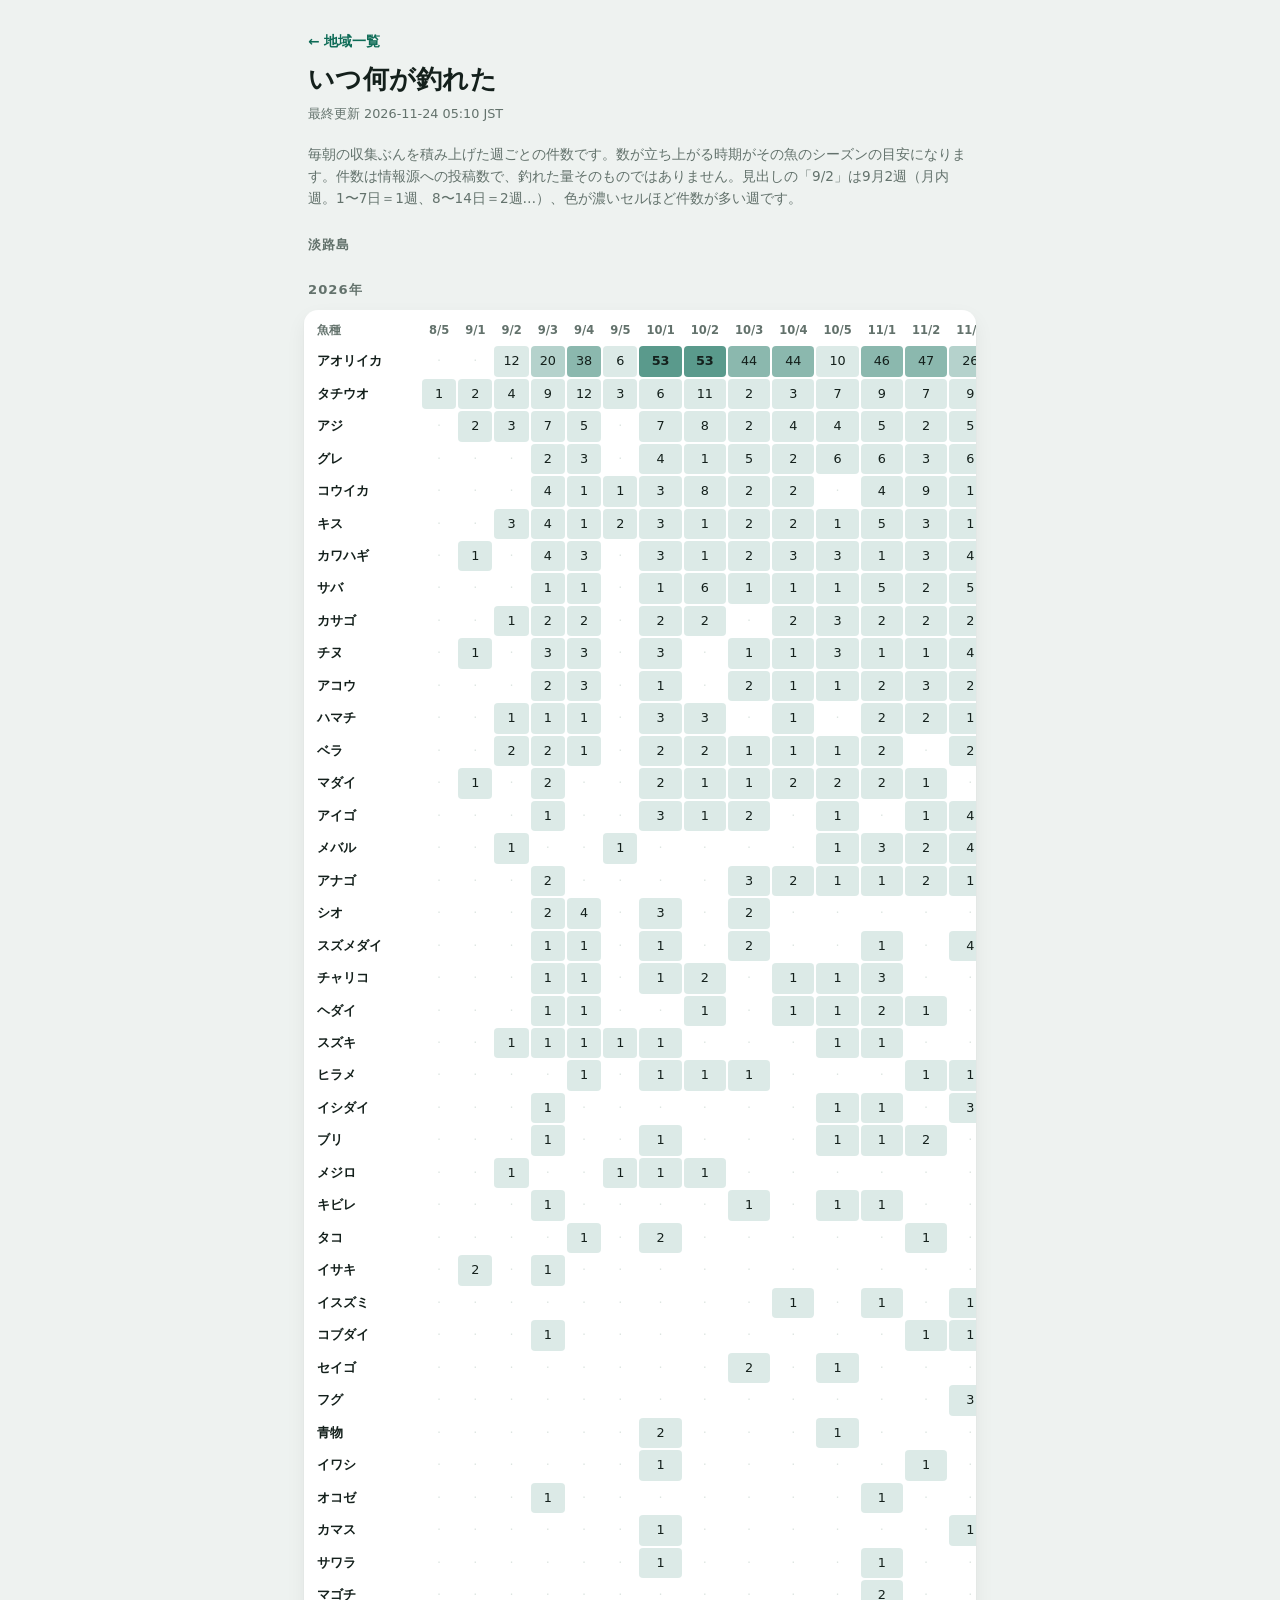
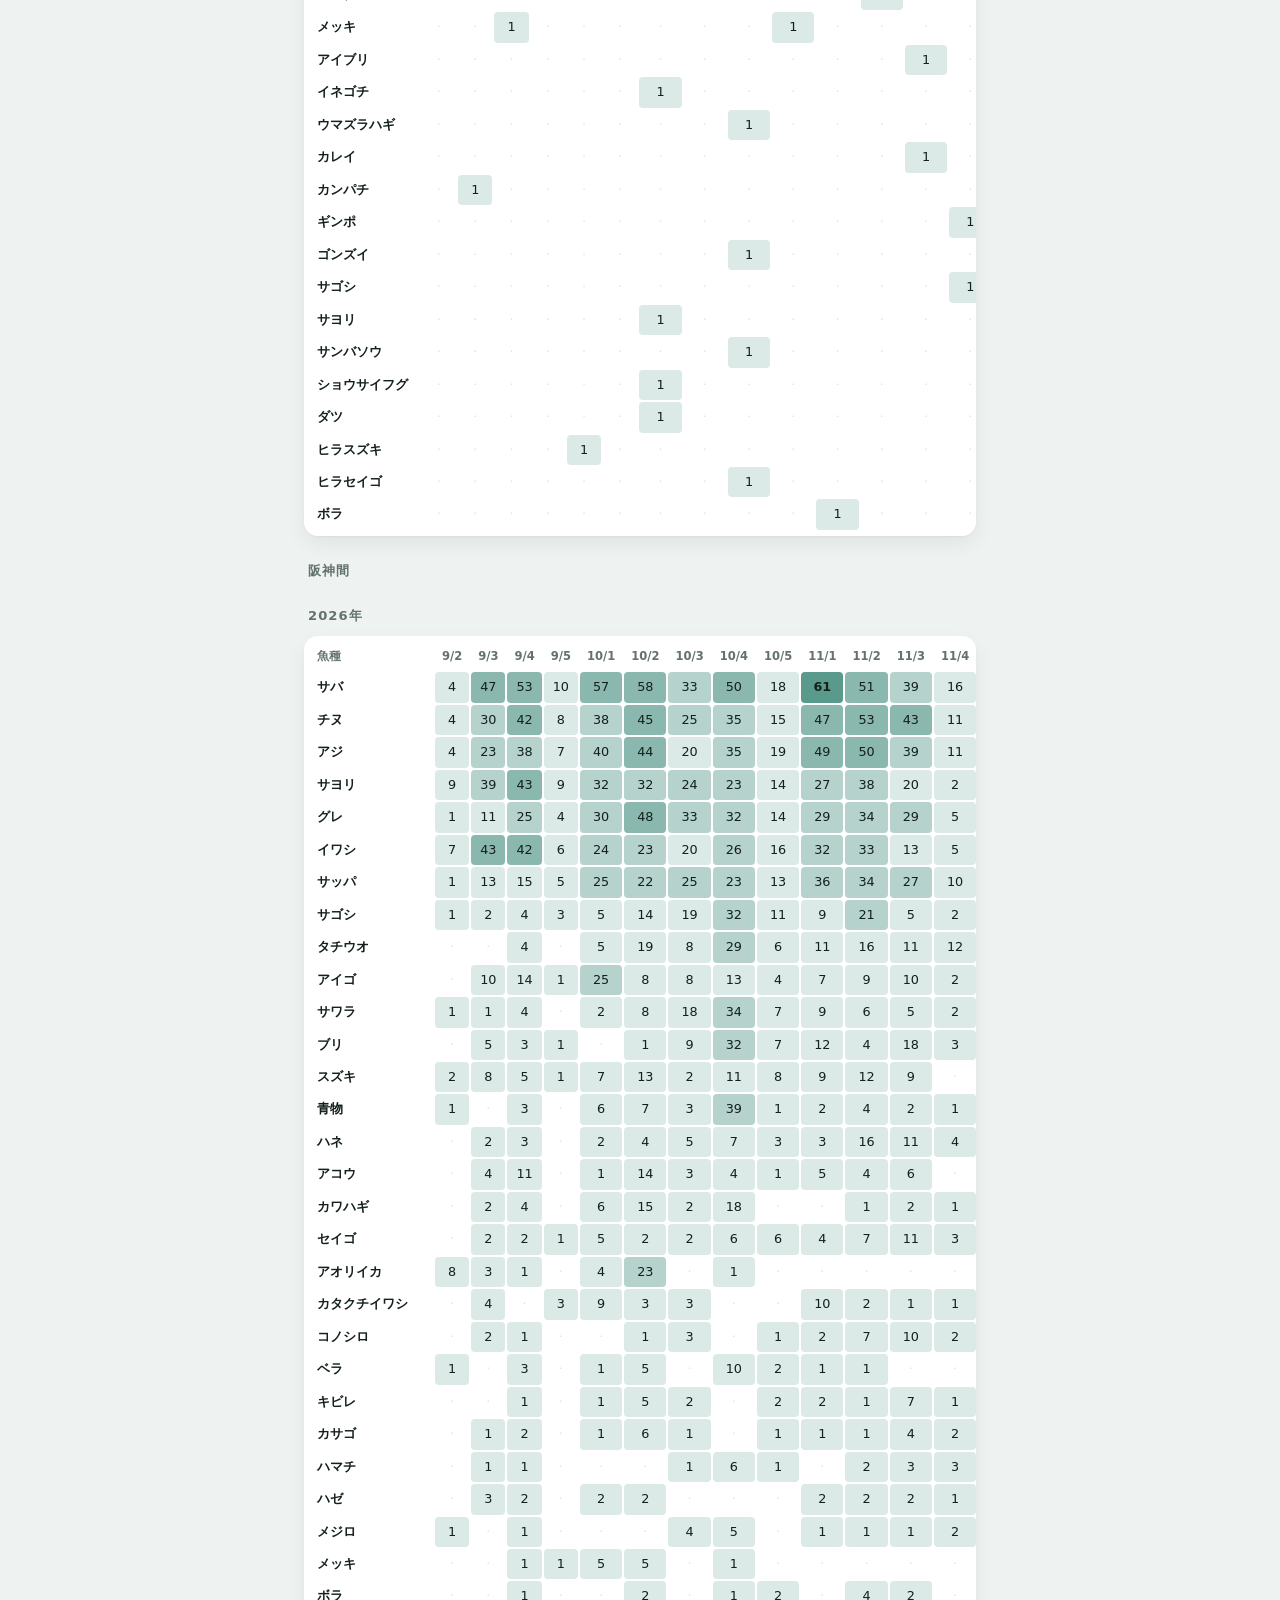
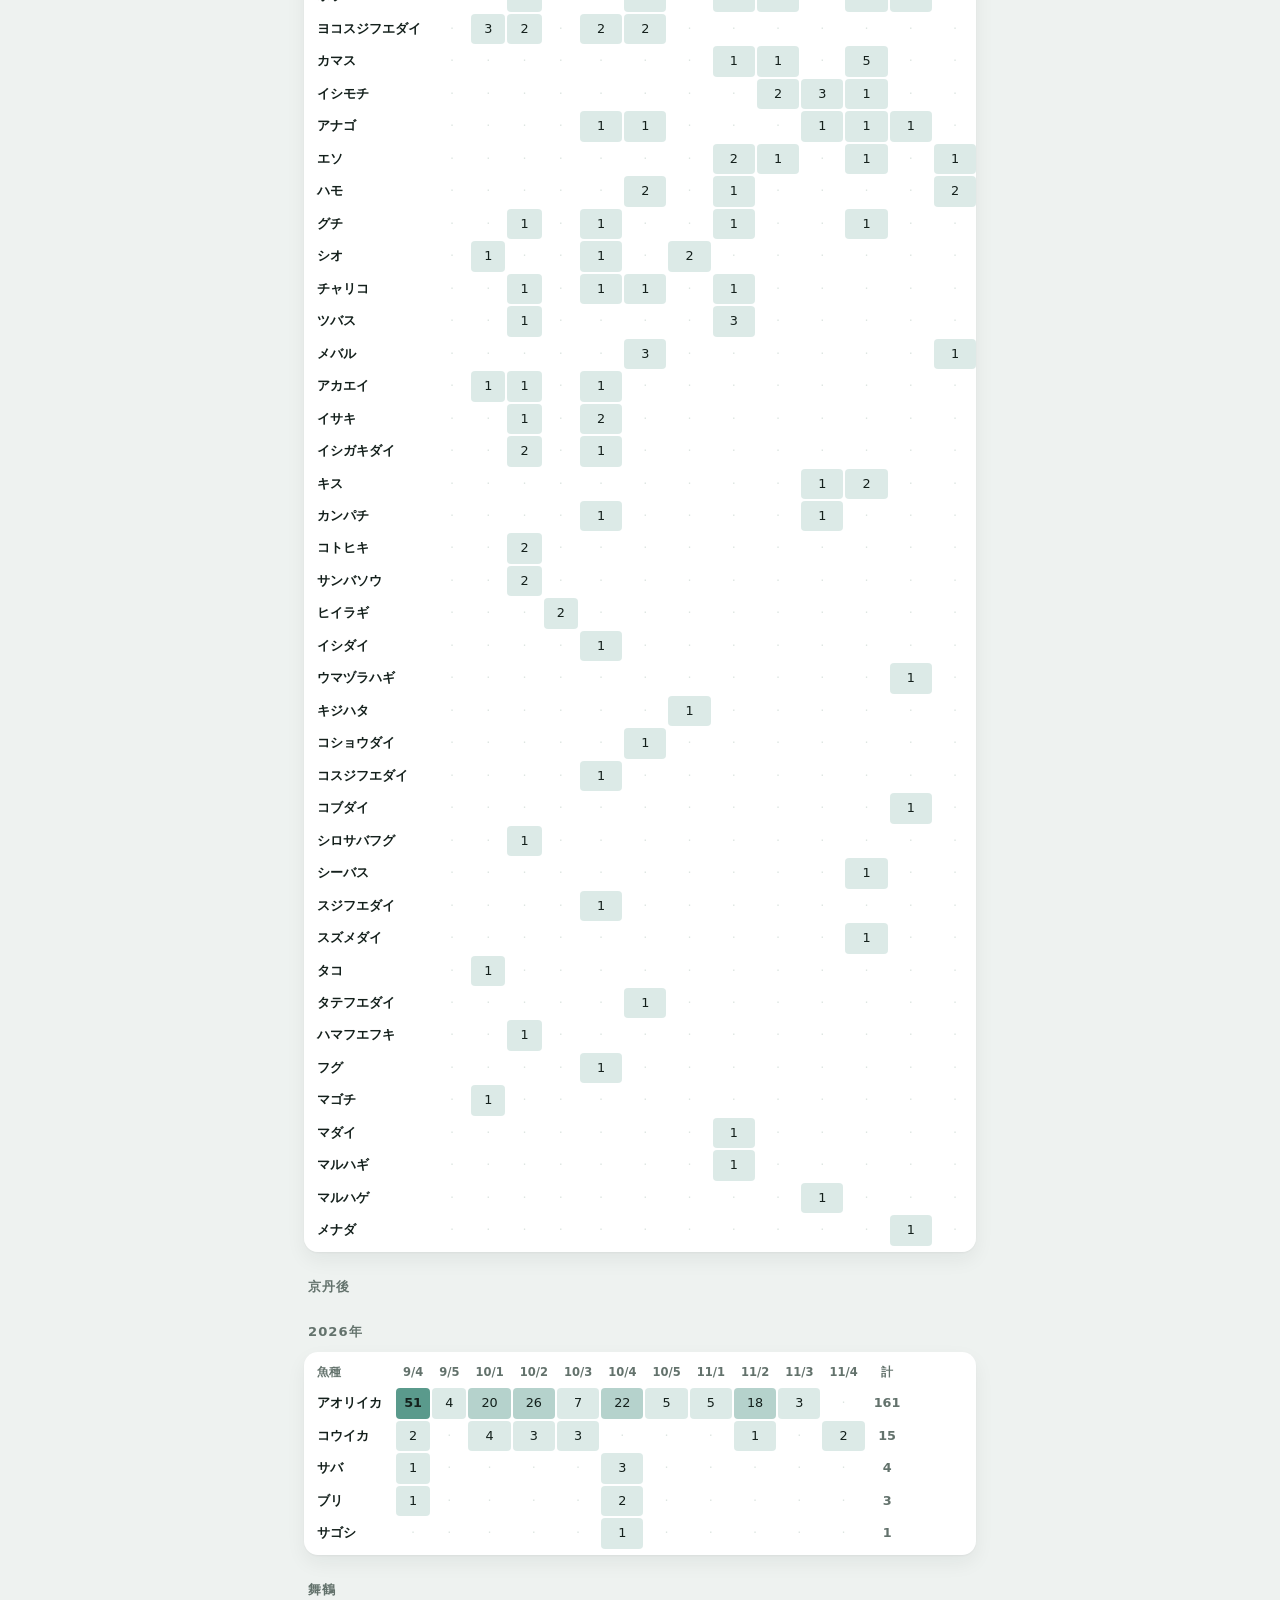
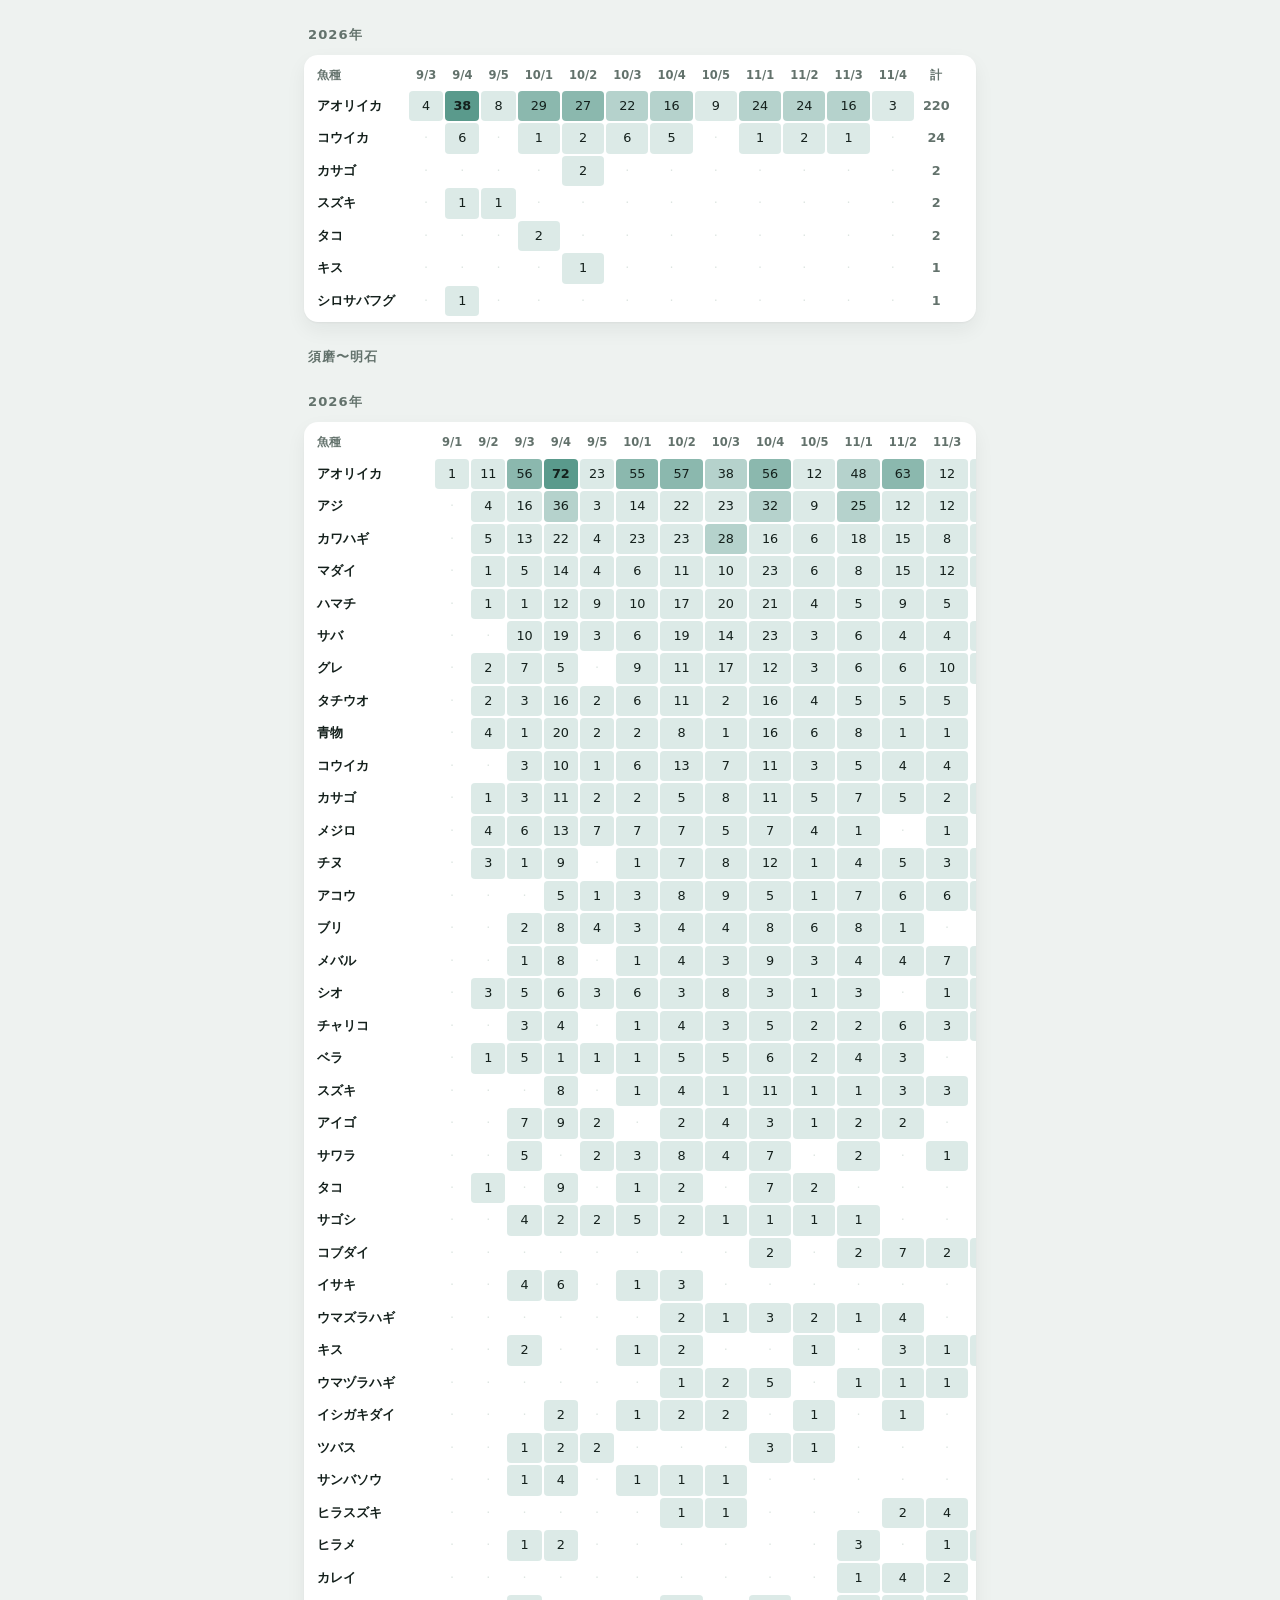
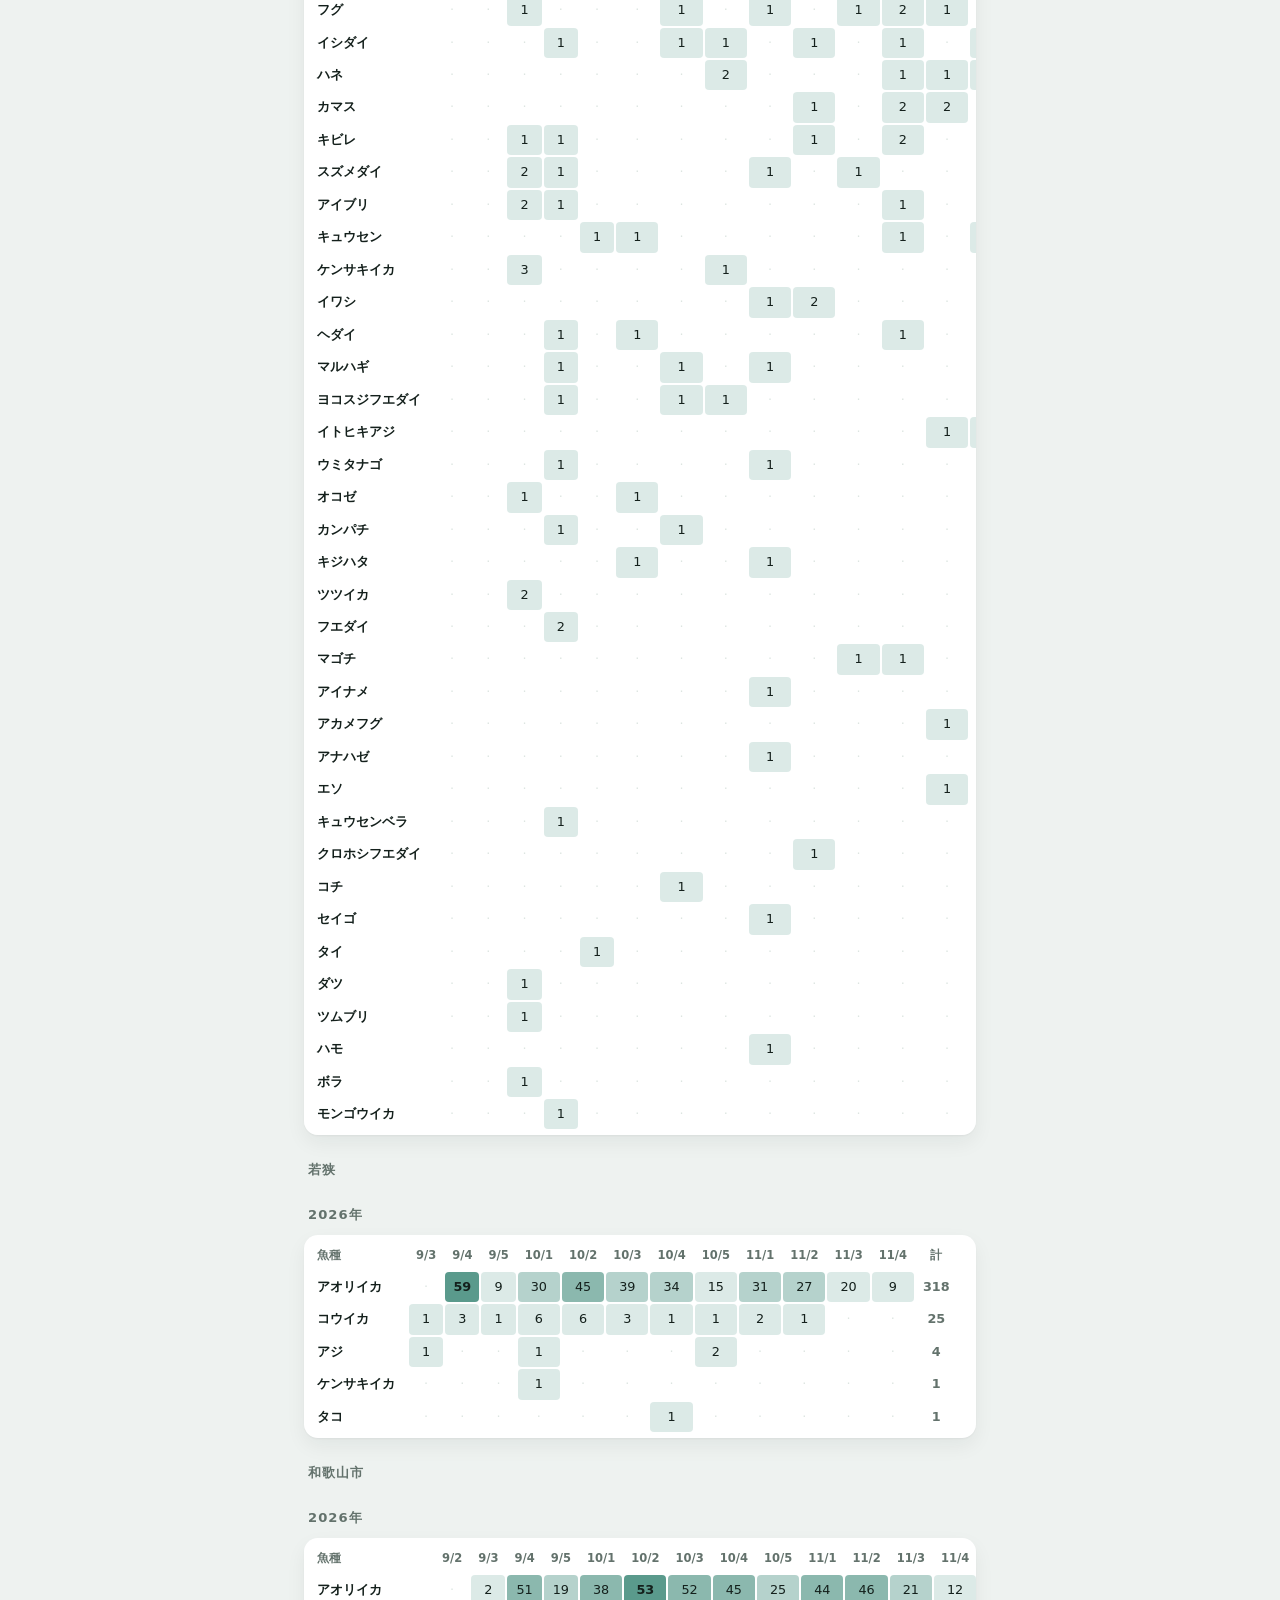
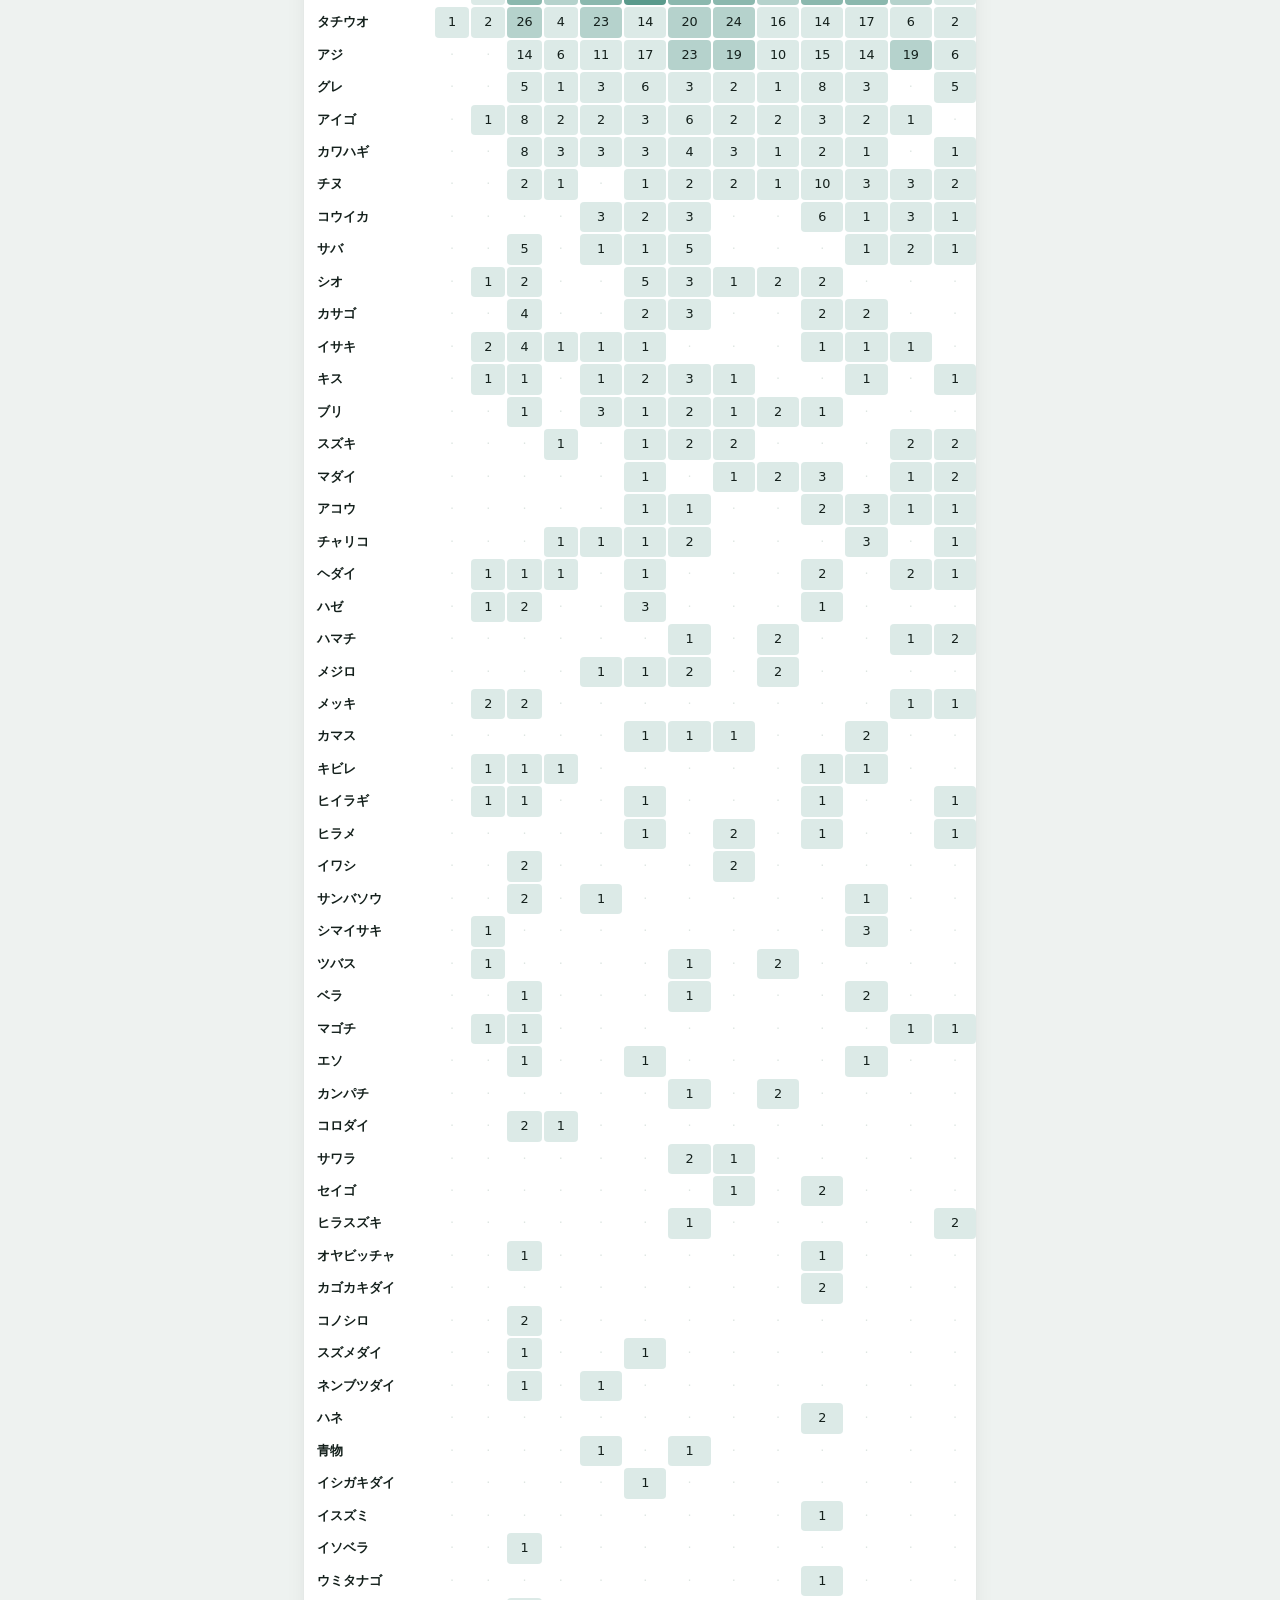
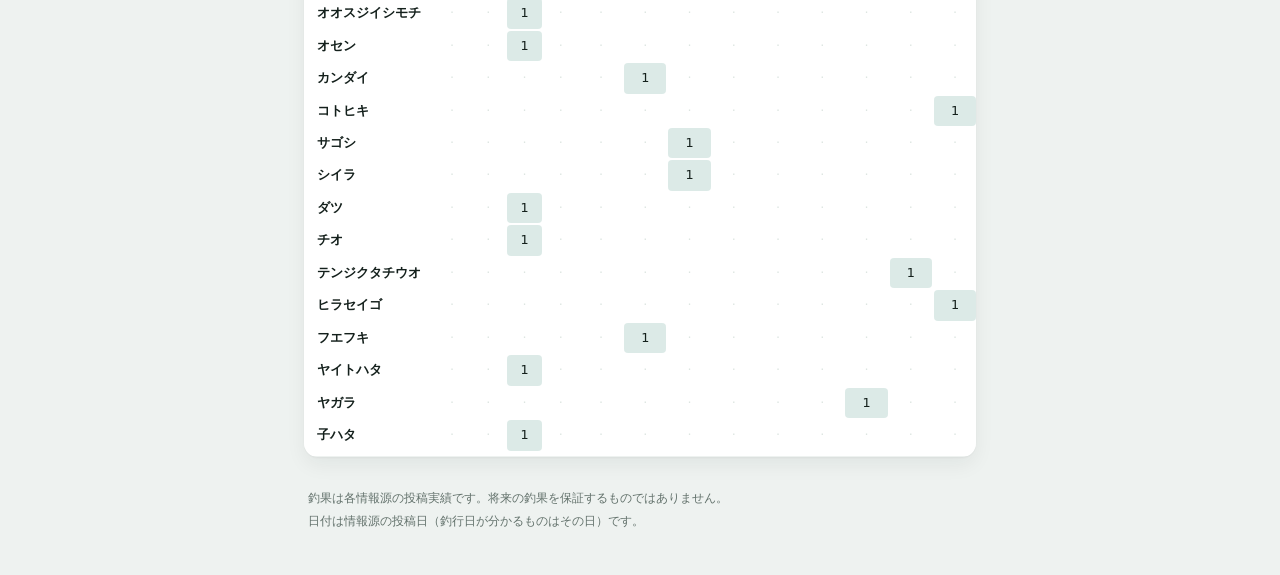
==== commit dfe9b7bf: "report: 釣果サマリを更新" ====
--- a/stats.html
+++ b/stats.html
@@ -1 +1 @@
-<!doctype html><html lang="ja"><head><meta charset="utf-8"><meta name="viewport" content="width=device-width,initial-scale=1"><meta name="color-scheme" content="light dark"><title>いつ何が釣れた</title><link rel="stylesheet" href="assets/style.css"></head><body><main><header class="top"><a class="back" href="index.html">← 地域一覧</a><h1>いつ何が釣れた</h1><p class="stamp">最終更新 2026-11-23 05:09 JST</p></header><p class="lead2">毎朝の収集ぶんを積み上げた週ごとの件数です。数が立ち上がる時期がその魚のシーズンの目安になります。件数は情報源への投稿数で、釣れた量そのものではありません。見出しの「9/2」は9月2週（月内週。1〜7日＝1週、8〜14日＝2週…）、色が濃いセルほど件数が多い週です。</p><h2 class="day">淡路島</h2><h3 class="day">2026年</h3><div class="grid-wrap"><table class="grid"><thead><tr><th scope="col">魚種</th><th scope="col">8/5</th><th scope="col">9/1</th><th scope="col">9/2</th><th scope="col">9/3</th><th scope="col">9/4</th><th scope="col">9/5</th><th scope="col">10/1</th><th scope="col">10/2</th><th scope="col">10/3</th><th scope="col">10/4</th><th scope="col">10/5</th><th scope="col">11/1</th><th scope="col">11/2</th><th scope="col">11/3</th><th scope="col">11/4</th><th scope="col" class="sum">計</th></tr></thead><tbody><tr><th scope="row">アオリイカ</th><td class="h0">·</td><td class="h0">·</td><td class="h1" title="2026年9月2週 アオリイカ 12件">12</td><td class="h2" title="2026年9月3週 アオリイカ 20件">20</td><td class="h3" title="2026年9月4週 アオリイカ 38件">38</td><td class="h1" title="2026年9月5週 アオリイカ 6件">6</td><td class="h4" title="2026年10月1週 アオリイカ 53件">53</td><td class="h4" title="2026年10月2週 アオリイカ 53件">53</td><td class="h3" title="2026年10月3週 アオリイカ 44件">44</td><td class="h3" title="2026年10月4週 アオリイカ 44件">44</td><td class="h1" title="2026年10月5週 アオリイカ 10件">10</td><td class="h3" title="2026年11月1週 アオリイカ 46件">46</td><td class="h3" title="2026年11月2週 アオリイカ 47件">47</td><td class="h2" title="2026年11月3週 アオリイカ 26件">26</td><td class="h1" title="2026年11月4週 アオリイカ 8件">8</td><td class="sum">407</td></tr><tr><th scope="row">タチウオ</th><td class="h1" title="2026年8月5週 タチウオ 1件">1</td><td class="h1" title="2026年9月1週 タチウオ 2件">2</td><td class="h1" title="2026年9月2週 タチウオ 4件">4</td><td class="h1" title="2026年9月3週 タチウオ 9件">9</td><td class="h1" title="2026年9月4週 タチウオ 12件">12</td><td class="h1" title="2026年9月5週 タチウオ 3件">3</td><td class="h1" title="2026年10月1週 タチウオ 6件">6</td><td class="h1" title="2026年10月2週 タチウオ 11件">11</td><td class="h1" title="2026年10月3週 タチウオ 2件">2</td><td class="h1" title="2026年10月4週 タチウオ 3件">3</td><td class="h1" title="2026年10月5週 タチウオ 7件">7</td><td class="h1" title="2026年11月1週 タチウオ 9件">9</td><td class="h1" title="2026年11月2週 タチウオ 7件">7</td><td class="h1" title="2026年11月3週 タチウオ 9件">9</td><td class="h1" title="2026年11月4週 タチウオ 1件">1</td><td class="sum">86</td></tr><tr><th scope="row">アジ</th><td class="h0">·</td><td class="h1" title="2026年9月1週 アジ 2件">2</td><td class="h1" title="2026年9月2週 アジ 3件">3</td><td class="h1" title="2026年9月3週 アジ 7件">7</td><td class="h1" title="2026年9月4週 アジ 5件">5</td><td class="h0">·</td><td class="h1" title="2026年10月1週 アジ 7件">7</td><td class="h1" title="2026年10月2週 アジ 8件">8</td><td class="h1" title="2026年10月3週 アジ 2件">2</td><td class="h1" title="2026年10月4週 アジ 4件">4</td><td class="h1" title="2026年10月5週 アジ 4件">4</td><td class="h1" title="2026年11月1週 アジ 5件">5</td><td class="h1" title="2026年11月2週 アジ 2件">2</td><td class="h1" title="2026年11月3週 アジ 5件">5</td><td class="h0">·</td><td class="sum">54</td></tr><tr><th scope="row">グレ</th><td class="h0">·</td><td class="h0">·</td><td class="h0">·</td><td class="h1" title="2026年9月3週 グレ 2件">2</td><td class="h1" title="2026年9月4週 グレ 3件">3</td><td class="h0">·</td><td class="h1" title="2026年10月1週 グレ 4件">4</td><td class="h1" title="2026年10月2週 グレ 1件">1</td><td class="h1" title="2026年10月3週 グレ 5件">5</td><td class="h1" title="2026年10月4週 グレ 2件">2</td><td class="h1" title="2026年10月5週 グレ 6件">6</td><td class="h1" title="2026年11月1週 グレ 6件">6</td><td class="h1" title="2026年11月2週 グレ 3件">3</td><td class="h1" title="2026年11月3週 グレ 6件">6</td><td class="h1" title="2026年11月4週 グレ 1件">1</td><td class="sum">39</td></tr><tr><th scope="row">コウイカ</th><td class="h0">·</td><td class="h0">·</td><td class="h0">·</td><td class="h1" title="2026年9月3週 コウイカ 4件">4</td><td class="h1" title="2026年9月4週 コウイカ 1件">1</td><td class="h1" title="2026年9月5週 コウイカ 1件">1</td><td class="h1" title="2026年10月1週 コウイカ 3件">3</td><td class="h1" title="2026年10月2週 コウイカ 8件">8</td><td class="h1" title="2026年10月3週 コウイカ 2件">2</td><td class="h1" title="2026年10月4週 コウイカ 2件">2</td><td class="h0">·</td><td class="h1" title="2026年11月1週 コウイカ 4件">4</td><td class="h1" title="2026年11月2週 コウイカ 9件">9</td><td class="h1" title="2026年11月3週 コウイカ 1件">1</td><td class="h1" title="2026年11月4週 コウイカ 1件">1</td><td class="sum">36</td></tr><tr><th scope="row">キス</th><td class="h0">·</td><td class="h0">·</td><td class="h1" title="2026年9月2週 キス 3件">3</td><td class="h1" title="2026年9月3週 キス 4件">4</td><td class="h1" title="2026年9月4週 キス 1件">1</td><td class="h1" title="2026年9月5週 キス 2件">2</td><td class="h1" title="2026年10月1週 キス 3件">3</td><td class="h1" title="2026年10月2週 キス 1件">1</td><td class="h1" title="2026年10月3週 キス 2件">2</td><td class="h1" title="2026年10月4週 キス 2件">2</td><td class="h1" title="2026年10月5週 キス 1件">1</td><td class="h1" title="2026年11月1週 キス 5件">5</td><td class="h1" title="2026年11月2週 キス 3件">3</td><td class="h1" title="2026年11月3週 キス 1件">1</td><td class="h1" title="2026年11月4週 キス 1件">1</td><td class="sum">29</td></tr><tr><th scope="row">カワハギ</th><td class="h0">·</td><td class="h1" title="2026年9月1週 カワハギ 1件">1</td><td class="h0">·</td><td class="h1" title="2026年9月3週 カワハギ 4件">4</td><td class="h1" title="2026年9月4週 カワハギ 3件">3</td><td class="h0">·</td><td class="h1" title="2026年10月1週 カワハギ 3件">3</td><td class="h1" title="2026年10月2週 カワハギ 1件">1</td><td class="h1" title="2026年10月3週 カワハギ 2件">2</td><td class="h1" title="2026年10月4週 カワハギ 3件">3</td><td class="h1" title="2026年10月5週 カワハギ 3件">3</td><td class="h1" title="2026年11月1週 カワハギ 1件">1</td><td class="h1" title="2026年11月2週 カワハギ 3件">3</td><td class="h1" title="2026年11月3週 カワハギ 4件">4</td><td class="h0">·</td><td class="sum">28</td></tr><tr><th scope="row">サバ</th><td class="h0">·</td><td class="h0">·</td><td class="h0">·</td><td class="h1" title="2026年9月3週 サバ 1件">1</td><td class="h1" title="2026年9月4週 サバ 1件">1</td><td class="h0">·</td><td class="h1" title="2026年10月1週 サバ 1件">1</td><td class="h1" title="2026年10月2週 サバ 6件">6</td><td class="h1" title="2026年10月3週 サバ 1件">1</td><td class="h1" title="2026年10月4週 サバ 1件">1</td><td class="h1" title="2026年10月5週 サバ 1件">1</td><td class="h1" title="2026年11月1週 サバ 5件">5</td><td class="h1" title="2026年11月2週 サバ 2件">2</td><td class="h1" title="2026年11月3週 サバ 5件">5</td><td class="h1" title="2026年11月4週 サバ 1件">1</td><td class="sum">25</td></tr><tr><th scope="row">カサゴ</th><td class="h0">·</td><td class="h0">·</td><td class="h1" title="2026年9月2週 カサゴ 1件">1</td><td class="h1" title="2026年9月3週 カサゴ 2件">2</td><td class="h1" title="2026年9月4週 カサゴ 2件">2</td><td class="h0">·</td><td class="h1" title="2026年10月1週 カサゴ 2件">2</td><td class="h1" title="2026年10月2週 カサゴ 2件">2</td><td class="h0">·</td><td class="h1" title="2026年10月4週 カサゴ 2件">2</td><td class="h1" title="2026年10月5週 カサゴ 3件">3</td><td class="h1" title="2026年11月1週 カサゴ 2件">2</td><td class="h1" title="2026年11月2週 カサゴ 2件">2</td><td class="h1" title="2026年11月3週 カサゴ 2件">2</td><td class="h1" title="2026年11月4週 カサゴ 1件">1</td><td class="sum">21</td></tr><tr><th scope="row">チヌ</th><td class="h0">·</td><td class="h1" title="2026年9月1週 チヌ 1件">1</td><td class="h0">·</td><td class="h1" title="2026年9月3週 チヌ 3件">3</td><td class="h1" title="2026年9月4週 チヌ 3件">3</td><td class="h0">·</td><td class="h1" title="2026年10月1週 チヌ 3件">3</td><td class="h0">·</td><td class="h1" title="2026年10月3週 チヌ 1件">1</td><td class="h1" title="2026年10月4週 チヌ 1件">1</td><td class="h1" title="2026年10月5週 チヌ 3件">3</td><td class="h1" title="2026年11月1週 チヌ 1件">1</td><td class="h1" title="2026年11月2週 チヌ 1件">1</td><td class="h1" title="2026年11月3週 チヌ 4件">4</td><td class="h0">·</td><td class="sum">21</td></tr><tr><th scope="row">アコウ</th><td class="h0">·</td><td class="h0">·</td><td class="h0">·</td><td class="h1" title="2026年9月3週 アコウ 2件">2</td><td class="h1" title="2026年9月4週 アコウ 3件">3</td><td class="h0">·</td><td class="h1" title="2026年10月1週 アコウ 1件">1</td><td class="h0">·</td><td class="h1" title="2026年10月3週 アコウ 2件">2</td><td class="h1" title="2026年10月4週 アコウ 1件">1</td><td class="h1" title="2026年10月5週 アコウ 1件">1</td><td class="h1" title="2026年11月1週 アコウ 2件">2</td><td class="h1" title="2026年11月2週 アコウ 3件">3</td><td class="h1" title="2026年11月3週 アコウ 2件">2</td><td class="h0">·</td><td class="sum">17</td></tr><tr><th scope="row">ベラ</th><td class="h0">·</td><td class="h0">·</td><td class="h1" title="2026年9月2週 ベラ 2件">2</td><td class="h1" title="2026年9月3週 ベラ 2件">2</td><td class="h1" title="2026年9月4週 ベラ 1件">1</td><td class="h0">·</td><td class="h1" title="2026年10月1週 ベラ 2件">2</td><td class="h1" title="2026年10月2週 ベラ 2件">2</td><td class="h1" title="2026年10月3週 ベラ 1件">1</td><td class="h1" title="2026年10月4週 ベラ 1件">1</td><td class="h1" title="2026年10月5週 ベラ 1件">1</td><td class="h1" title="2026年11月1週 ベラ 2件">2</td><td class="h0">·</td><td class="h1" title="2026年11月3週 ベラ 2件">2</td><td class="h0">·</td><td class="sum">16</td></tr><tr><th scope="row">ハマチ</th><td class="h0">·</td><td class="h0">·</td><td class="h1" title="2026年9月2週 ハマチ 1件">1</td><td class="h1" title="2026年9月3週 ハマチ 1件">1</td><td class="h1" title="2026年9月4週 ハマチ 1件">1</td><td class="h0">·</td><td class="h1" title="2026年10月1週 ハマチ 3件">3</td><td class="h1" title="2026年10月2週 ハマチ 3件">3</td><td class="h0">·</td><td class="h1" title="2026年10月4週 ハマチ 1件">1</td><td class="h0">·</td><td class="h1" title="2026年11月1週 ハマチ 2件">2</td><td class="h1" title="2026年11月2週 ハマチ 2件">2</td><td class="h1" title="2026年11月3週 ハマチ 1件">1</td><td class="h0">·</td><td class="sum">15</td></tr><tr><th scope="row">マダイ</th><td class="h0">·</td><td class="h1" title="2026年9月1週 マダイ 1件">1</td><td class="h0">·</td><td class="h1" title="2026年9月3週 マダイ 2件">2</td><td class="h0">·</td><td class="h0">·</td><td class="h1" title="2026年10月1週 マダイ 2件">2</td><td class="h1" title="2026年10月2週 マダイ 1件">1</td><td class="h1" title="2026年10月3週 マダイ 1件">1</td><td class="h1" title="2026年10月4週 マダイ 2件">2</td><td class="h1" title="2026年10月5週 マダイ 2件">2</td><td class="h1" title="2026年11月1週 マダイ 2件">2</td><td class="h1" title="2026年11月2週 マダイ 1件">1</td><td class="h0">·</td><td class="h1" title="2026年11月4週 マダイ 1件">1</td><td class="sum">15</td></tr><tr><th scope="row">アイゴ</th><td class="h0">·</td><td class="h0">·</td><td class="h0">·</td><td class="h1" title="2026年9月3週 アイゴ 1件">1</td><td class="h0">·</td><td class="h0">·</td><td class="h1" title="2026年10月1週 アイゴ 3件">3</td><td class="h1" title="2026年10月2週 アイゴ 1件">1</td><td class="h1" title="2026年10月3週 アイゴ 2件">2</td><td class="h0">·</td><td class="h1" title="2026年10月5週 アイゴ 1件">1</td><td class="h0">·</td><td class="h1" title="2026年11月2週 アイゴ 1件">1</td><td class="h1" title="2026年11月3週 アイゴ 4件">4</td><td class="h0">·</td><td class="sum">13</td></tr><tr><th scope="row">メバル</th><td class="h0">·</td><td class="h0">·</td><td class="h1" title="2026年9月2週 メバル 1件">1</td><td class="h0">·</td><td class="h0">·</td><td class="h1" title="2026年9月5週 メバル 1件">1</td><td class="h0">·</td><td class="h0">·</td><td class="h0">·</td><td class="h0">·</td><td class="h1" title="2026年10月5週 メバル 1件">1</td><td class="h1" title="2026年11月1週 メバル 3件">3</td><td class="h1" title="2026年11月2週 メバル 2件">2</td><td class="h1" title="2026年11月3週 メバル 4件">4</td><td class="h1" title="2026年11月4週 メバル 1件">1</td><td class="sum">13</td></tr><tr><th scope="row">アナゴ</th><td class="h0">·</td><td class="h0">·</td><td class="h0">·</td><td class="h1" title="2026年9月3週 アナゴ 2件">2</td><td class="h0">·</td><td class="h0">·</td><td class="h0">·</td><td class="h0">·</td><td class="h1" title="2026年10月3週 アナゴ 3件">3</td><td class="h1" title="2026年10月4週 アナゴ 2件">2</td><td class="h1" title="2026年10月5週 アナゴ 1件">1</td><td class="h1" title="2026年11月1週 アナゴ 1件">1</td><td class="h1" title="2026年11月2週 アナゴ 2件">2</td><td class="h1" title="2026年11月3週 アナゴ 1件">1</td><td class="h0">·</td><td class="sum">12</td></tr><tr><th scope="row">シオ</th><td class="h0">·</td><td class="h0">·</td><td class="h0">·</td><td class="h1" title="2026年9月3週 シオ 2件">2</td><td class="h1" title="2026年9月4週 シオ 4件">4</td><td class="h0">·</td><td class="h1" title="2026年10月1週 シオ 3件">3</td><td class="h0">·</td><td class="h1" title="2026年10月3週 シオ 2件">2</td><td class="h0">·</td><td class="h0">·</td><td class="h0">·</td><td class="h0">·</td><td class="h0">·</td><td class="h0">·</td><td class="sum">11</td></tr><tr><th scope="row">スズメダイ</th><td class="h0">·</td><td class="h0">·</td><td class="h0">·</td><td class="h1" title="2026年9月3週 スズメダイ 1件">1</td><td class="h1" title="2026年9月4週 スズメダイ 1件">1</td><td class="h0">·</td><td class="h1" title="2026年10月1週 スズメダイ 1件">1</td><td class="h0">·</td><td class="h1" title="2026年10月3週 スズメダイ 2件">2</td><td class="h0">·</td><td class="h0">·</td><td class="h1" title="2026年11月1週 スズメダイ 1件">1</td><td class="h0">·</td><td class="h1" title="2026年11月3週 スズメダイ 4件">4</td><td class="h0">·</td><td class="sum">10</td></tr><tr><th scope="row">チャリコ</th><td class="h0">·</td><td class="h0">·</td><td class="h0">·</td><td class="h1" title="2026年9月3週 チャリコ 1件">1</td><td class="h1" title="2026年9月4週 チャリコ 1件">1</td><td class="h0">·</td><td class="h1" title="2026年10月1週 チャリコ 1件">1</td><td class="h1" title="2026年10月2週 チャリコ 2件">2</td><td class="h0">·</td><td class="h1" title="2026年10月4週 チャリコ 1件">1</td><td class="h1" title="2026年10月5週 チャリコ 1件">1</td><td class="h1" title="2026年11月1週 チャリコ 3件">3</td><td class="h0">·</td><td class="h0">·</td><td class="h0">·</td><td class="sum">10</td></tr><tr><th scope="row">ヘダイ</th><td class="h0">·</td><td class="h0">·</td><td class="h0">·</td><td class="h1" title="2026年9月3週 ヘダイ 1件">1</td><td class="h1" title="2026年9月4週 ヘダイ 1件">1</td><td class="h0">·</td><td class="h0">·</td><td class="h1" title="2026年10月2週 ヘダイ 1件">1</td><td class="h0">·</td><td class="h1" title="2026年10月4週 ヘダイ 1件">1</td><td class="h1" title="2026年10月5週 ヘダイ 1件">1</td><td class="h1" title="2026年11月1週 ヘダイ 2件">2</td><td class="h1" title="2026年11月2週 ヘダイ 1件">1</td><td class="h0">·</td><td class="h0">·</td><td class="sum">8</td></tr><tr><th scope="row">スズキ</th><td class="h0">·</td><td class="h0">·</td><td class="h1" title="2026年9月2週 スズキ 1件">1</td><td class="h1" title="2026年9月3週 スズキ 1件">1</td><td class="h1" title="2026年9月4週 スズキ 1件">1</td><td class="h1" title="2026年9月5週 スズキ 1件">1</td><td class="h1" title="2026年10月1週 スズキ 1件">1</td><td class="h0">·</td><td class="h0">·</td><td class="h0">·</td><td class="h1" title="2026年10月5週 スズキ 1件">1</td><td class="h1" title="2026年11月1週 スズキ 1件">1</td><td class="h0">·</td><td class="h0">·</td><td class="h0">·</td><td class="sum">7</td></tr><tr><th scope="row">イシダイ</th><td class="h0">·</td><td class="h0">·</td><td class="h0">·</td><td class="h1" title="2026年9月3週 イシダイ 1件">1</td><td class="h0">·</td><td class="h0">·</td><td class="h0">·</td><td class="h0">·</td><td class="h0">·</td><td class="h0">·</td><td class="h1" title="2026年10月5週 イシダイ 1件">1</td><td class="h1" title="2026年11月1週 イシダイ 1件">1</td><td class="h0">·</td><td class="h1" title="2026年11月3週 イシダイ 3件">3</td><td class="h0">·</td><td class="sum">6</td></tr><tr><th scope="row">ヒラメ</th><td class="h0">·</td><td class="h0">·</td><td class="h0">·</td><td class="h0">·</td><td class="h1" title="2026年9月4週 ヒラメ 1件">1</td><td class="h0">·</td><td class="h1" title="2026年10月1週 ヒラメ 1件">1</td><td class="h1" title="2026年10月2週 ヒラメ 1件">1</td><td class="h1" title="2026年10月3週 ヒラメ 1件">1</td><td class="h0">·</td><td class="h0">·</td><td class="h0">·</td><td class="h1" title="2026年11月2週 ヒラメ 1件">1</td><td class="h1" title="2026年11月3週 ヒラメ 1件">1</td><td class="h0">·</td><td class="sum">6</td></tr><tr><th scope="row">ブリ</th><td class="h0">·</td><td class="h0">·</td><td class="h0">·</td><td class="h1" title="2026年9月3週 ブリ 1件">1</td><td class="h0">·</td><td class="h0">·</td><td class="h1" title="2026年10月1週 ブリ 1件">1</td><td class="h0">·</td><td class="h0">·</td><td class="h0">·</td><td class="h1" title="2026年10月5週 ブリ 1件">1</td><td class="h1" title="2026年11月1週 ブリ 1件">1</td><td class="h1" title="2026年11月2週 ブリ 2件">2</td><td class="h0">·</td><td class="h0">·</td><td class="sum">6</td></tr><tr><th scope="row">キビレ</th><td class="h0">·</td><td class="h0">·</td><td class="h0">·</td><td class="h1" title="2026年9月3週 キビレ 1件">1</td><td class="h0">·</td><td class="h0">·</td><td class="h0">·</td><td class="h0">·</td><td class="h1" title="2026年10月3週 キビレ 1件">1</td><td class="h0">·</td><td class="h1" title="2026年10月5週 キビレ 1件">1</td><td class="h1" title="2026年11月1週 キビレ 1件">1</td><td class="h0">·</td><td class="h0">·</td><td class="h0">·</td><td class="sum">4</td></tr><tr><th scope="row">タコ</th><td class="h0">·</td><td class="h0">·</td><td class="h0">·</td><td class="h0">·</td><td class="h1" title="2026年9月4週 タコ 1件">1</td><td class="h0">·</td><td class="h1" title="2026年10月1週 タコ 2件">2</td><td class="h0">·</td><td class="h0">·</td><td class="h0">·</td><td class="h0">·</td><td class="h0">·</td><td class="h1" title="2026年11月2週 タコ 1件">1</td><td class="h0">·</td><td class="h0">·</td><td class="sum">4</td></tr><tr><th scope="row">メジロ</th><td class="h0">·</td><td class="h0">·</td><td class="h1" title="2026年9月2週 メジロ 1件">1</td><td class="h0">·</td><td class="h0">·</td><td class="h1" title="2026年9月5週 メジロ 1件">1</td><td class="h1" title="2026年10月1週 メジロ 1件">1</td><td class="h1" title="2026年10月2週 メジロ 1件">1</td><td class="h0">·</td><td class="h0">·</td><td class="h0">·</td><td class="h0">·</td><td class="h0">·</td><td class="h0">·</td><td class="h0">·</td><td class="sum">4</td></tr><tr><th scope="row">イサキ</th><td class="h0">·</td><td class="h1" title="2026年9月1週 イサキ 2件">2</td><td class="h0">·</td><td class="h1" title="2026年9月3週 イサキ 1件">1</td><td class="h0">·</td><td class="h0">·</td><td class="h0">·</td><td class="h0">·</td><td class="h0">·</td><td class="h0">·</td><td class="h0">·</td><td class="h0">·</td><td class="h0">·</td><td class="h0">·</td><td class="h0">·</td><td class="sum">3</td></tr><tr><th scope="row">イスズミ</th><td class="h0">·</td><td class="h0">·</td><td class="h0">·</td><td class="h0">·</td><td class="h0">·</td><td class="h0">·</td><td class="h0">·</td><td class="h0">·</td><td class="h0">·</td><td class="h1" title="2026年10月4週 イスズミ 1件">1</td><td class="h0">·</td><td class="h1" title="2026年11月1週 イスズミ 1件">1</td><td class="h0">·</td><td class="h1" title="2026年11月3週 イスズミ 1件">1</td><td class="h0">·</td><td class="sum">3</td></tr><tr><th scope="row">コブダイ</th><td class="h0">·</td><td class="h0">·</td><td class="h0">·</td><td class="h1" title="2026年9月3週 コブダイ 1件">1</td><td class="h0">·</td><td class="h0">·</td><td class="h0">·</td><td class="h0">·</td><td class="h0">·</td><td class="h0">·</td><td class="h0">·</td><td class="h0">·</td><td class="h1" title="2026年11月2週 コブダイ 1件">1</td><td class="h1" title="2026年11月3週 コブダイ 1件">1</td><td class="h0">·</td><td class="sum">3</td></tr><tr><th scope="row">セイゴ</th><td class="h0">·</td><td class="h0">·</td><td class="h0">·</td><td class="h0">·</td><td class="h0">·</td><td class="h0">·</td><td class="h0">·</td><td class="h0">·</td><td class="h1" title="2026年10月3週 セイゴ 2件">2</td><td class="h0">·</td><td class="h1" title="2026年10月5週 セイゴ 1件">1</td><td class="h0">·</td><td class="h0">·</td><td class="h0">·</td><td class="h0">·</td><td class="sum">3</td></tr><tr><th scope="row">フグ</th><td class="h0">·</td><td class="h0">·</td><td class="h0">·</td><td class="h0">·</td><td class="h0">·</td><td class="h0">·</td><td class="h0">·</td><td class="h0">·</td><td class="h0">·</td><td class="h0">·</td><td class="h0">·</td><td class="h0">·</td><td class="h0">·</td><td class="h1" title="2026年11月3週 フグ 3件">3</td><td class="h0">·</td><td class="sum">3</td></tr><tr><th scope="row">青物</th><td class="h0">·</td><td class="h0">·</td><td class="h0">·</td><td class="h0">·</td><td class="h0">·</td><td class="h0">·</td><td class="h1" title="2026年10月1週 青物 2件">2</td><td class="h0">·</td><td class="h0">·</td><td class="h0">·</td><td class="h1" title="2026年10月5週 青物 1件">1</td><td class="h0">·</td><td class="h0">·</td><td class="h0">·</td><td class="h0">·</td><td class="sum">3</td></tr><tr><th scope="row">イワシ</th><td class="h0">·</td><td class="h0">·</td><td class="h0">·</td><td class="h0">·</td><td class="h0">·</td><td class="h0">·</td><td class="h1" title="2026年10月1週 イワシ 1件">1</td><td class="h0">·</td><td class="h0">·</td><td class="h0">·</td><td class="h0">·</td><td class="h0">·</td><td class="h1" title="2026年11月2週 イワシ 1件">1</td><td class="h0">·</td><td class="h0">·</td><td class="sum">2</td></tr><tr><th scope="row">オコゼ</th><td class="h0">·</td><td class="h0">·</td><td class="h0">·</td><td class="h1" title="2026年9月3週 オコゼ 1件">1</td><td class="h0">·</td><td class="h0">·</td><td class="h0">·</td><td class="h0">·</td><td class="h0">·</td><td class="h0">·</td><td class="h0">·</td><td class="h1" title="2026年11月1週 オコゼ 1件">1</td><td class="h0">·</td><td class="h0">·</td><td class="h0">·</td><td class="sum">2</td></tr><tr><th scope="row">カマス</th><td class="h0">·</td><td class="h0">·</td><td class="h0">·</td><td class="h0">·</td><td class="h0">·</td><td class="h0">·</td><td class="h1" title="2026年10月1週 カマス 1件">1</td><td class="h0">·</td><td class="h0">·</td><td class="h0">·</td><td class="h0">·</td><td class="h0">·</td><td class="h0">·</td><td class="h1" title="2026年11月3週 カマス 1件">1</td><td class="h0">·</td><td class="sum">2</td></tr><tr><th scope="row">サワラ</th><td class="h0">·</td><td class="h0">·</td><td class="h0">·</td><td class="h0">·</td><td class="h0">·</td><td class="h0">·</td><td class="h1" title="2026年10月1週 サワラ 1件">1</td><td class="h0">·</td><td class="h0">·</td><td class="h0">·</td><td class="h0">·</td><td class="h1" title="2026年11月1週 サワラ 1件">1</td><td class="h0">·</td><td class="h0">·</td><td class="h0">·</td><td class="sum">2</td></tr><tr><th scope="row">マゴチ</th><td class="h0">·</td><td class="h0">·</td><td class="h0">·</td><td class="h0">·</td><td class="h0">·</td><td class="h0">·</td><td class="h0">·</td><td class="h0">·</td><td class="h0">·</td><td class="h0">·</td><td class="h0">·</td><td class="h1" title="2026年11月1週 マゴチ 2件">2</td><td class="h0">·</td><td class="h0">·</td><td class="h0">·</td><td class="sum">2</td></tr><tr><th scope="row">メッキ</th><td class="h0">·</td><td class="h0">·</td><td class="h1" title="2026年9月2週 メッキ 1件">1</td><td class="h0">·</td><td class="h0">·</td><td class="h0">·</td><td class="h0">·</td><td class="h0">·</td><td class="h0">·</td><td class="h1" title="2026年10月4週 メッキ 1件">1</td><td class="h0">·</td><td class="h0">·</td><td class="h0">·</td><td class="h0">·</td><td class="h0">·</td><td class="sum">2</td></tr><tr><th scope="row">アイブリ</th><td class="h0">·</td><td class="h0">·</td><td class="h0">·</td><td class="h0">·</td><td class="h0">·</td><td class="h0">·</td><td class="h0">·</td><td class="h0">·</td><td class="h0">·</td><td class="h0">·</td><td class="h0">·</td><td class="h0">·</td><td class="h1" title="2026年11月2週 アイブリ 1件">1</td><td class="h0">·</td><td class="h0">·</td><td class="sum">1</td></tr><tr><th scope="row">イネゴチ</th><td class="h0">·</td><td class="h0">·</td><td class="h0">·</td><td class="h0">·</td><td class="h0">·</td><td class="h0">·</td><td class="h1" title="2026年10月1週 イネゴチ 1件">1</td><td class="h0">·</td><td class="h0">·</td><td class="h0">·</td><td class="h0">·</td><td class="h0">·</td><td class="h0">·</td><td class="h0">·</td><td class="h0">·</td><td class="sum">1</td></tr><tr><th scope="row">ウマズラハギ</th><td class="h0">·</td><td class="h0">·</td><td class="h0">·</td><td class="h0">·</td><td class="h0">·</td><td class="h0">·</td><td class="h0">·</td><td class="h0">·</td><td class="h1" title="2026年10月3週 ウマズラハギ 1件">1</td><td class="h0">·</td><td class="h0">·</td><td class="h0">·</td><td class="h0">·</td><td class="h0">·</td><td class="h0">·</td><td class="sum">1</td></tr><tr><th scope="row">カレイ</th><td class="h0">·</td><td class="h0">·</td><td class="h0">·</td><td class="h0">·</td><td class="h0">·</td><td class="h0">·</td><td class="h0">·</td><td class="h0">·</td><td class="h0">·</td><td class="h0">·</td><td class="h0">·</td><td class="h0">·</td><td class="h1" title="2026年11月2週 カレイ 1件">1</td><td class="h0">·</td><td class="h0">·</td><td class="sum">1</td></tr><tr><th scope="row">カンパチ</th><td class="h0">·</td><td class="h1" title="2026年9月1週 カンパチ 1件">1</td><td class="h0">·</td><td class="h0">·</td><td class="h0">·</td><td class="h0">·</td><td class="h0">·</td><td class="h0">·</td><td class="h0">·</td><td class="h0">·</td><td class="h0">·</td><td class="h0">·</td><td class="h0">·</td><td class="h0">·</td><td class="h0">·</td><td class="sum">1</td></tr><tr><th scope="row">ギンポ</th><td class="h0">·</td><td class="h0">·</td><td class="h0">·</td><td class="h0">·</td><td class="h0">·</td><td class="h0">·</td><td class="h0">·</td><td class="h0">·</td><td class="h0">·</td><td class="h0">·</td><td class="h0">·</td><td class="h0">·</td><td class="h0">·</td><td class="h1" title="2026年11月3週 ギンポ 1件">1</td><td class="h0">·</td><td class="sum">1</td></tr><tr><th scope="row">ゴンズイ</th><td class="h0">·</td><td class="h0">·</td><td class="h0">·</td><td class="h0">·</td><td class="h0">·</td><td class="h0">·</td><td class="h0">·</td><td class="h0">·</td><td class="h1" title="2026年10月3週 ゴンズイ 1件">1</td><td class="h0">·</td><td class="h0">·</td><td class="h0">·</td><td class="h0">·</td><td class="h0">·</td><td class="h0">·</td><td class="sum">1</td></tr><tr><th scope="row">サゴシ</th><td class="h0">·</td><td class="h0">·</td><td class="h0">·</td><td class="h0">·</td><td class="h0">·</td><td class="h0">·</td><td class="h0">·</td><td class="h0">·</td><td class="h0">·</td><td class="h0">·</td><td class="h0">·</td><td class="h0">·</td><td class="h0">·</td><td class="h1" title="2026年11月3週 サゴシ 1件">1</td><td class="h0">·</td><td class="sum">1</td></tr><tr><th scope="row">サヨリ</th><td class="h0">·</td><td class="h0">·</td><td class="h0">·</td><td class="h0">·</td><td class="h0">·</td><td class="h0">·</td><td class="h1" title="2026年10月1週 サヨリ 1件">1</td><td class="h0">·</td><td class="h0">·</td><td class="h0">·</td><td class="h0">·</td><td class="h0">·</td><td class="h0">·</td><td class="h0">·</td><td class="h0">·</td><td class="sum">1</td></tr><tr><th scope="row">サンバソウ</th><td class="h0">·</td><td class="h0">·</td><td class="h0">·</td><td class="h0">·</td><td class="h0">·</td><td class="h0">·</td><td class="h0">·</td><td class="h0">·</td><td class="h1" title="2026年10月3週 サンバソウ 1件">1</td><td class="h0">·</td><td class="h0">·</td><td class="h0">·</td><td class="h0">·</td><td class="h0">·</td><td class="h0">·</td><td class="sum">1</td></tr><tr><th scope="row">ショウサイフグ</th><td class="h0">·</td><td class="h0">·</td><td class="h0">·</td><td class="h0">·</td><td class="h0">·</td><td class="h0">·</td><td class="h1" title="2026年10月1週 ショウサイフグ 1件">1</td><td class="h0">·</td><td class="h0">·</td><td class="h0">·</td><td class="h0">·</td><td class="h0">·</td><td class="h0">·</td><td class="h0">·</td><td class="h0">·</td><td class="sum">1</td></tr><tr><th scope="row">ダツ</th><td class="h0">·</td><td class="h0">·</td><td class="h0">·</td><td class="h0">·</td><td class="h0">·</td><td class="h0">·</td><td class="h1" title="2026年10月1週 ダツ 1件">1</td><td class="h0">·</td><td class="h0">·</td><td class="h0">·</td><td class="h0">·</td><td class="h0">·</td><td class="h0">·</td><td class="h0">·</td><td class="h0">·</td><td class="sum">1</td></tr><tr><th scope="row">ヒラスズキ</th><td class="h0">·</td><td class="h0">·</td><td class="h0">·</td><td class="h0">·</td><td class="h1" title="2026年9月4週 ヒラスズキ 1件">1</td><td class="h0">·</td><td class="h0">·</td><td class="h0">·</td><td class="h0">·</td><td class="h0">·</td><td class="h0">·</td><td class="h0">·</td><td class="h0">·</td><td class="h0">·</td><td class="h0">·</td><td class="sum">1</td></tr><tr><th scope="row">ヒラセイゴ</th><td class="h0">·</td><td class="h0">·</td><td class="h0">·</td><td class="h0">·</td><td class="h0">·</td><td class="h0">·</td><td class="h0">·</td><td class="h0">·</td><td class="h1" title="2026年10月3週 ヒラセイゴ 1件">1</td><td class="h0">·</td><td class="h0">·</td><td class="h0">·</td><td class="h0">·</td><td class="h0">·</td><td class="h0">·</td><td class="sum">1</td></tr><tr><th scope="row">ボラ</th><td class="h0">·</td><td class="h0">·</td><td class="h0">·</td><td class="h0">·</td><td class="h0">·</td><td class="h0">·</td><td class="h0">·</td><td class="h0">·</td><td class="h0">·</td><td class="h0">·</td><td class="h1" title="2026年10月5週 ボラ 1件">1</td><td class="h0">·</td><td class="h0">·</td><td class="h0">·</td><td class="h0">·</td><td class="sum">1</td></tr></tbody></table></div><h2 class="day">阪神間</h2><h3 class="day">2026年</h3><div class="grid-wrap"><table class="grid"><thead><tr><th scope="col">魚種</th><th scope="col">9/2</th><th scope="col">9/3</th><th scope="col">9/4</th><th scope="col">9/5</th><th scope="col">10/1</th><th scope="col">10/2</th><th scope="col">10/3</th><th scope="col">10/4</th><th scope="col">10/5</th><th scope="col">11/1</th><th scope="col">11/2</th><th scope="col">11/3</th><th scope="col">11/4</th><th scope="col" class="sum">計</th></tr></thead><tbody><tr><th scope="row">サバ</th><td class="h1" title="2026年9月2週 サバ 4件">4</td><td class="h3" title="2026年9月3週 サバ 47件">47</td><td class="h3" title="2026年9月4週 サバ 53件">53</td><td class="h1" title="2026年9月5週 サバ 10件">10</td><td class="h3" title="2026年10月1週 サバ 57件">57</td><td class="h3" title="2026年10月2週 サバ 58件">58</td><td class="h2" title="2026年10月3週 サバ 33件">33</td><td class="h3" title="2026年10月4週 サバ 50件">50</td><td class="h1" title="2026年10月5週 サバ 18件">18</td><td class="h4" title="2026年11月1週 サバ 61件">61</td><td class="h3" title="2026年11月2週 サバ 51件">51</td><td class="h2" title="2026年11月3週 サバ 39件">39</td><td class="h1" title="2026年11月4週 サバ 10件">10</td><td class="sum">491</td></tr><tr><th scope="row">チヌ</th><td class="h1" title="2026年9月2週 チヌ 4件">4</td><td class="h2" title="2026年9月3週 チヌ 30件">30</td><td class="h3" title="2026年9月4週 チヌ 42件">42</td><td class="h1" title="2026年9月5週 チヌ 8件">8</td><td class="h2" title="2026年10月1週 チヌ 38件">38</td><td class="h3" title="2026年10月2週 チヌ 45件">45</td><td class="h2" title="2026年10月3週 チヌ 25件">25</td><td class="h2" title="2026年10月4週 チヌ 35件">35</td><td class="h1" title="2026年10月5週 チヌ 15件">15</td><td class="h3" title="2026年11月1週 チヌ 47件">47</td><td class="h3" title="2026年11月2週 チヌ 53件">53</td><td class="h3" title="2026年11月3週 チヌ 43件">43</td><td class="h1" title="2026年11月4週 チヌ 7件">7</td><td class="sum">392</td></tr><tr><th scope="row">アジ</th><td class="h1" title="2026年9月2週 アジ 4件">4</td><td class="h2" title="2026年9月3週 アジ 23件">23</td><td class="h2" title="2026年9月4週 アジ 38件">38</td><td class="h1" title="2026年9月5週 アジ 7件">7</td><td class="h2" title="2026年10月1週 アジ 40件">40</td><td class="h3" title="2026年10月2週 アジ 44件">44</td><td class="h1" title="2026年10月3週 アジ 20件">20</td><td class="h2" title="2026年10月4週 アジ 35件">35</td><td class="h1" title="2026年10月5週 アジ 19件">19</td><td class="h3" title="2026年11月1週 アジ 49件">49</td><td class="h3" title="2026年11月2週 アジ 50件">50</td><td class="h2" title="2026年11月3週 アジ 39件">39</td><td class="h1" title="2026年11月4週 アジ 6件">6</td><td class="sum">374</td></tr><tr><th scope="row">サヨリ</th><td class="h1" title="2026年9月2週 サヨリ 9件">9</td><td class="h2" title="2026年9月3週 サヨリ 39件">39</td><td class="h3" title="2026年9月4週 サヨリ 43件">43</td><td class="h1" title="2026年9月5週 サヨリ 9件">9</td><td class="h2" title="2026年10月1週 サヨリ 32件">32</td><td class="h2" title="2026年10月2週 サヨリ 32件">32</td><td class="h2" title="2026年10月3週 サヨリ 24件">24</td><td class="h2" title="2026年10月4週 サヨリ 23件">23</td><td class="h1" title="2026年10月5週 サヨリ 14件">14</td><td class="h2" title="2026年11月1週 サヨリ 27件">27</td><td class="h2" title="2026年11月2週 サヨリ 38件">38</td><td class="h1" title="2026年11月3週 サヨリ 20件">20</td><td class="h1" title="2026年11月4週 サヨリ 1件">1</td><td class="sum">311</td></tr><tr><th scope="row">グレ</th><td class="h1" title="2026年9月2週 グレ 1件">1</td><td class="h1" title="2026年9月3週 グレ 11件">11</td><td class="h2" title="2026年9月4週 グレ 25件">25</td><td class="h1" title="2026年9月5週 グレ 4件">4</td><td class="h2" title="2026年10月1週 グレ 30件">30</td><td class="h3" title="2026年10月2週 グレ 48件">48</td><td class="h2" title="2026年10月3週 グレ 33件">33</td><td class="h2" title="2026年10月4週 グレ 32件">32</td><td class="h1" title="2026年10月5週 グレ 14件">14</td><td class="h2" title="2026年11月1週 グレ 29件">29</td><td class="h2" title="2026年11月2週 グレ 34件">34</td><td class="h2" title="2026年11月3週 グレ 29件">29</td><td class="h1" title="2026年11月4週 グレ 3件">3</td><td class="sum">293</td></tr><tr><th scope="row">イワシ</th><td class="h1" title="2026年9月2週 イワシ 7件">7</td><td class="h3" title="2026年9月3週 イワシ 43件">43</td><td class="h3" title="2026年9月4週 イワシ 42件">42</td><td class="h1" title="2026年9月5週 イワシ 6件">6</td><td class="h2" title="2026年10月1週 イワシ 24件">24</td><td class="h2" title="2026年10月2週 イワシ 23件">23</td><td class="h1" title="2026年10月3週 イワシ 20件">20</td><td class="h2" title="2026年10月4週 イワシ 26件">26</td><td class="h1" title="2026年10月5週 イワシ 16件">16</td><td class="h2" title="2026年11月1週 イワシ 32件">32</td><td class="h2" title="2026年11月2週 イワシ 33件">33</td><td class="h1" title="2026年11月3週 イワシ 13件">13</td><td class="h1" title="2026年11月4週 イワシ 1件">1</td><td class="sum">286</td></tr><tr><th scope="row">サッパ</th><td class="h1" title="2026年9月2週 サッパ 1件">1</td><td class="h1" title="2026年9月3週 サッパ 13件">13</td><td class="h1" title="2026年9月4週 サッパ 15件">15</td><td class="h1" title="2026年9月5週 サッパ 5件">5</td><td class="h2" title="2026年10月1週 サッパ 25件">25</td><td class="h2" title="2026年10月2週 サッパ 22件">22</td><td class="h2" title="2026年10月3週 サッパ 25件">25</td><td class="h2" title="2026年10月4週 サッパ 23件">23</td><td class="h1" title="2026年10月5週 サッパ 13件">13</td><td class="h2" title="2026年11月1週 サッパ 36件">36</td><td class="h2" title="2026年11月2週 サッパ 34件">34</td><td class="h2" title="2026年11月3週 サッパ 27件">27</td><td class="h1" title="2026年11月4週 サッパ 4件">4</td><td class="sum">243</td></tr><tr><th scope="row">サゴシ</th><td class="h1" title="2026年9月2週 サゴシ 1件">1</td><td class="h1" title="2026年9月3週 サゴシ 2件">2</td><td class="h1" title="2026年9月4週 サゴシ 4件">4</td><td class="h1" title="2026年9月5週 サゴシ 3件">3</td><td class="h1" title="2026年10月1週 サゴシ 5件">5</td><td class="h1" title="2026年10月2週 サゴシ 14件">14</td><td class="h1" title="2026年10月3週 サゴシ 19件">19</td><td class="h2" title="2026年10月4週 サゴシ 32件">32</td><td class="h1" title="2026年10月5週 サゴシ 11件">11</td><td class="h1" title="2026年11月1週 サゴシ 9件">9</td><td class="h2" title="2026年11月2週 サゴシ 21件">21</td><td class="h1" title="2026年11月3週 サゴシ 5件">5</td><td class="h1" title="2026年11月4週 サゴシ 2件">2</td><td class="sum">128</td></tr><tr><th scope="row">タチウオ</th><td class="h0">·</td><td class="h0">·</td><td class="h1" title="2026年9月4週 タチウオ 4件">4</td><td class="h0">·</td><td class="h1" title="2026年10月1週 タチウオ 5件">5</td><td class="h1" title="2026年10月2週 タチウオ 19件">19</td><td class="h1" title="2026年10月3週 タチウオ 8件">8</td><td class="h2" title="2026年10月4週 タチウオ 29件">29</td><td class="h1" title="2026年10月5週 タチウオ 6件">6</td><td class="h1" title="2026年11月1週 タチウオ 11件">11</td><td class="h1" title="2026年11月2週 タチウオ 16件">16</td><td class="h1" title="2026年11月3週 タチウオ 11件">11</td><td class="h1" title="2026年11月4週 タチウオ 8件">8</td><td class="sum">117</td></tr><tr><th scope="row">アイゴ</th><td class="h0">·</td><td class="h1" title="2026年9月3週 アイゴ 10件">10</td><td class="h1" title="2026年9月4週 アイゴ 14件">14</td><td class="h1" title="2026年9月5週 アイゴ 1件">1</td><td class="h2" title="2026年10月1週 アイゴ 25件">25</td><td class="h1" title="2026年10月2週 アイゴ 8件">8</td><td class="h1" title="2026年10月3週 アイゴ 8件">8</td><td class="h1" title="2026年10月4週 アイゴ 13件">13</td><td class="h1" title="2026年10月5週 アイゴ 4件">4</td><td class="h1" title="2026年11月1週 アイゴ 7件">7</td><td class="h1" title="2026年11月2週 アイゴ 9件">9</td><td class="h1" title="2026年11月3週 アイゴ 10件">10</td><td class="h1" title="2026年11月4週 アイゴ 1件">1</td><td class="sum">110</td></tr><tr><th scope="row">サワラ</th><td class="h1" title="2026年9月2週 サワラ 1件">1</td><td class="h1" title="2026年9月3週 サワラ 1件">1</td><td class="h1" title="2026年9月4週 サワラ 4件">4</td><td class="h0">·</td><td class="h1" title="2026年10月1週 サワラ 2件">2</td><td class="h1" title="2026年10月2週 サワラ 8件">8</td><td class="h1" title="2026年10月3週 サワラ 18件">18</td><td class="h2" title="2026年10月4週 サワラ 34件">34</td><td class="h1" title="2026年10月5週 サワラ 7件">7</td><td class="h1" title="2026年11月1週 サワラ 9件">9</td><td class="h1" title="2026年11月2週 サワラ 6件">6</td><td class="h1" title="2026年11月3週 サワラ 5件">5</td><td class="h1" title="2026年11月4週 サワラ 1件">1</td><td class="sum">96</td></tr><tr><th scope="row">ブリ</th><td class="h0">·</td><td class="h1" title="2026年9月3週 ブリ 5件">5</td><td class="h1" title="2026年9月4週 ブリ 3件">3</td><td class="h1" title="2026年9月5週 ブリ 1件">1</td><td class="h0">·</td><td class="h1" title="2026年10月2週 ブリ 1件">1</td><td class="h1" title="2026年10月3週 ブリ 9件">9</td><td class="h2" title="2026年10月4週 ブリ 32件">32</td><td class="h1" title="2026年10月5週 ブリ 7件">7</td><td class="h1" title="2026年11月1週 ブリ 12件">12</td><td class="h1" title="2026年11月2週 ブリ 4件">4</td><td class="h1" title="2026年11月3週 ブリ 18件">18</td><td class="h1" title="2026年11月4週 ブリ 1件">1</td><td class="sum">93</td></tr><tr><th scope="row">スズキ</th><td class="h1" title="2026年9月2週 スズキ 2件">2</td><td class="h1" title="2026年9月3週 スズキ 8件">8</td><td class="h1" title="2026年9月4週 スズキ 5件">5</td><td class="h1" title="2026年9月5週 スズキ 1件">1</td><td class="h1" title="2026年10月1週 スズキ 7件">7</td><td class="h1" title="2026年10月2週 スズキ 13件">13</td><td class="h1" title="2026年10月3週 スズキ 2件">2</td><td class="h1" title="2026年10月4週 スズキ 11件">11</td><td class="h1" title="2026年10月5週 スズキ 8件">8</td><td class="h1" title="2026年11月1週 スズキ 9件">9</td><td class="h1" title="2026年11月2週 スズキ 12件">12</td><td class="h1" title="2026年11月3週 スズキ 9件">9</td><td class="h0">·</td><td class="sum">87</td></tr><tr><th scope="row">青物</th><td class="h1" title="2026年9月2週 青物 1件">1</td><td class="h0">·</td><td class="h1" title="2026年9月4週 青物 3件">3</td><td class="h0">·</td><td class="h1" title="2026年10月1週 青物 6件">6</td><td class="h1" title="2026年10月2週 青物 7件">7</td><td class="h1" title="2026年10月3週 青物 3件">3</td><td class="h2" title="2026年10月4週 青物 39件">39</td><td class="h1" title="2026年10月5週 青物 1件">1</td><td class="h1" title="2026年11月1週 青物 2件">2</td><td class="h1" title="2026年11月2週 青物 4件">4</td><td class="h1" title="2026年11月3週 青物 2件">2</td><td class="h1" title="2026年11月4週 青物 1件">1</td><td class="sum">69</td></tr><tr><th scope="row">ハネ</th><td class="h0">·</td><td class="h1" title="2026年9月3週 ハネ 2件">2</td><td class="h1" title="2026年9月4週 ハネ 3件">3</td><td class="h0">·</td><td class="h1" title="2026年10月1週 ハネ 2件">2</td><td class="h1" title="2026年10月2週 ハネ 4件">4</td><td class="h1" title="2026年10月3週 ハネ 5件">5</td><td class="h1" title="2026年10月4週 ハネ 7件">7</td><td class="h1" title="2026年10月5週 ハネ 3件">3</td><td class="h1" title="2026年11月1週 ハネ 3件">3</td><td class="h1" title="2026年11月2週 ハネ 16件">16</td><td class="h1" title="2026年11月3週 ハネ 11件">11</td><td class="h1" title="2026年11月4週 ハネ 2件">2</td><td class="sum">58</td></tr><tr><th scope="row">アコウ</th><td class="h0">·</td><td class="h1" title="2026年9月3週 アコウ 4件">4</td><td class="h1" title="2026年9月4週 アコウ 11件">11</td><td class="h0">·</td><td class="h1" title="2026年10月1週 アコウ 1件">1</td><td class="h1" title="2026年10月2週 アコウ 14件">14</td><td class="h1" title="2026年10月3週 アコウ 3件">3</td><td class="h1" title="2026年10月4週 アコウ 4件">4</td><td class="h1" title="2026年10月5週 アコウ 1件">1</td><td class="h1" title="2026年11月1週 アコウ 5件">5</td><td class="h1" title="2026年11月2週 アコウ 4件">4</td><td class="h1" title="2026年11月3週 アコウ 6件">6</td><td class="h0">·</td><td class="sum">53</td></tr><tr><th scope="row">カワハギ</th><td class="h0">·</td><td class="h1" title="2026年9月3週 カワハギ 2件">2</td><td class="h1" title="2026年9月4週 カワハギ 4件">4</td><td class="h0">·</td><td class="h1" title="2026年10月1週 カワハギ 6件">6</td><td class="h1" title="2026年10月2週 カワハギ 15件">15</td><td class="h1" title="2026年10月3週 カワハギ 2件">2</td><td class="h1" title="2026年10月4週 カワハギ 18件">18</td><td class="h0">·</td><td class="h0">·</td><td class="h1" title="2026年11月2週 カワハギ 1件">1</td><td class="h1" title="2026年11月3週 カワハギ 2件">2</td><td class="h1" title="2026年11月4週 カワハギ 1件">1</td><td class="sum">51</td></tr><tr><th scope="row">セイゴ</th><td class="h0">·</td><td class="h1" title="2026年9月3週 セイゴ 2件">2</td><td class="h1" title="2026年9月4週 セイゴ 2件">2</td><td class="h1" title="2026年9月5週 セイゴ 1件">1</td><td class="h1" title="2026年10月1週 セイゴ 5件">5</td><td class="h1" title="2026年10月2週 セイゴ 2件">2</td><td class="h1" title="2026年10月3週 セイゴ 2件">2</td><td class="h1" title="2026年10月4週 セイゴ 6件">6</td><td class="h1" title="2026年10月5週 セイゴ 6件">6</td><td class="h1" title="2026年11月1週 セイゴ 4件">4</td><td class="h1" title="2026年11月2週 セイゴ 7件">7</td><td class="h1" title="2026年11月3週 セイゴ 11件">11</td><td class="h1" title="2026年11月4週 セイゴ 2件">2</td><td class="sum">50</td></tr><tr><th scope="row">アオリイカ</th><td class="h1" title="2026年9月2週 アオリイカ 8件">8</td><td class="h1" title="2026年9月3週 アオリイカ 3件">3</td><td class="h1" title="2026年9月4週 アオリイカ 1件">1</td><td class="h0">·</td><td class="h1" title="2026年10月1週 アオリイカ 4件">4</td><td class="h2" title="2026年10月2週 アオリイカ 23件">23</td><td class="h0">·</td><td class="h1" title="2026年10月4週 アオリイカ 1件">1</td><td class="h0">·</td><td class="h0">·</td><td class="h0">·</td><td class="h0">·</td><td class="h0">·</td><td class="sum">40</td></tr><tr><th scope="row">カタクチイワシ</th><td class="h0">·</td><td class="h1" title="2026年9月3週 カタクチイワシ 4件">4</td><td class="h0">·</td><td class="h1" title="2026年9月5週 カタクチイワシ 3件">3</td><td class="h1" title="2026年10月1週 カタクチイワシ 9件">9</td><td class="h1" title="2026年10月2週 カタクチイワシ 3件">3</td><td class="h1" title="2026年10月3週 カタクチイワシ 3件">3</td><td class="h0">·</td><td class="h0">·</td><td class="h1" title="2026年11月1週 カタクチイワシ 10件">10</td><td class="h1" title="2026年11月2週 カタクチイワシ 2件">2</td><td class="h1" title="2026年11月3週 カタクチイワシ 1件">1</td><td class="h1" title="2026年11月4週 カタクチイワシ 1件">1</td><td class="sum">36</td></tr><tr><th scope="row">コノシロ</th><td class="h0">·</td><td class="h1" title="2026年9月3週 コノシロ 2件">2</td><td class="h1" title="2026年9月4週 コノシロ 1件">1</td><td class="h0">·</td><td class="h0">·</td><td class="h1" title="2026年10月2週 コノシロ 1件">1</td><td class="h1" title="2026年10月3週 コノシロ 3件">3</td><td class="h0">·</td><td class="h1" title="2026年10月5週 コノシロ 1件">1</td><td class="h1" title="2026年11月1週 コノシロ 2件">2</td><td class="h1" title="2026年11月2週 コノシロ 7件">7</td><td class="h1" title="2026年11月3週 コノシロ 10件">10</td><td class="h0">·</td><td class="sum">27</td></tr><tr><th scope="row">ベラ</th><td class="h1" title="2026年9月2週 ベラ 1件">1</td><td class="h0">·</td><td class="h1" title="2026年9月4週 ベラ 3件">3</td><td class="h0">·</td><td class="h1" title="2026年10月1週 ベラ 1件">1</td><td class="h1" title="2026年10月2週 ベラ 5件">5</td><td class="h0">·</td><td class="h1" title="2026年10月4週 ベラ 10件">10</td><td class="h1" title="2026年10月5週 ベラ 2件">2</td><td class="h1" title="2026年11月1週 ベラ 1件">1</td><td class="h1" title="2026年11月2週 ベラ 1件">1</td><td class="h0">·</td><td class="h0">·</td><td class="sum">24</td></tr><tr><th scope="row">キビレ</th><td class="h0">·</td><td class="h0">·</td><td class="h1" title="2026年9月4週 キビレ 1件">1</td><td class="h0">·</td><td class="h1" title="2026年10月1週 キビレ 1件">1</td><td class="h1" title="2026年10月2週 キビレ 5件">5</td><td class="h1" title="2026年10月3週 キビレ 2件">2</td><td class="h0">·</td><td class="h1" title="2026年10月5週 キビレ 2件">2</td><td class="h1" title="2026年11月1週 キビレ 2件">2</td><td class="h1" title="2026年11月2週 キビレ 1件">1</td><td class="h1" title="2026年11月3週 キビレ 7件">7</td><td class="h1" title="2026年11月4週 キビレ 1件">1</td><td class="sum">22</td></tr><tr><th scope="row">カサゴ</th><td class="h0">·</td><td class="h1" title="2026年9月3週 カサゴ 1件">1</td><td class="h1" title="2026年9月4週 カサゴ 2件">2</td><td class="h0">·</td><td class="h1" title="2026年10月1週 カサゴ 1件">1</td><td class="h1" title="2026年10月2週 カサゴ 6件">6</td><td class="h1" title="2026年10月3週 カサゴ 1件">1</td><td class="h0">·</td><td class="h1" title="2026年10月5週 カサゴ 1件">1</td><td class="h1" title="2026年11月1週 カサゴ 1件">1</td><td class="h1" title="2026年11月2週 カサゴ 1件">1</td><td class="h1" title="2026年11月3週 カサゴ 4件">4</td><td class="h1" title="2026年11月4週 カサゴ 1件">1</td><td class="sum">19</td></tr><tr><th scope="row">ハマチ</th><td class="h0">·</td><td class="h1" title="2026年9月3週 ハマチ 1件">1</td><td class="h1" title="2026年9月4週 ハマチ 1件">1</td><td class="h0">·</td><td class="h0">·</td><td class="h0">·</td><td class="h1" title="2026年10月3週 ハマチ 1件">1</td><td class="h1" title="2026年10月4週 ハマチ 6件">6</td><td class="h1" title="2026年10月5週 ハマチ 1件">1</td><td class="h0">·</td><td class="h1" title="2026年11月2週 ハマチ 2件">2</td><td class="h1" title="2026年11月3週 ハマチ 3件">3</td><td class="h1" title="2026年11月4週 ハマチ 3件">3</td><td class="sum">18</td></tr><tr><th scope="row">ハゼ</th><td class="h0">·</td><td class="h1" title="2026年9月3週 ハゼ 3件">3</td><td class="h1" title="2026年9月4週 ハゼ 2件">2</td><td class="h0">·</td><td class="h1" title="2026年10月1週 ハゼ 2件">2</td><td class="h1" title="2026年10月2週 ハゼ 2件">2</td><td class="h0">·</td><td class="h0">·</td><td class="h0">·</td><td class="h1" title="2026年11月1週 ハゼ 2件">2</td><td class="h1" title="2026年11月2週 ハゼ 2件">2</td><td class="h1" title="2026年11月3週 ハゼ 2件">2</td><td class="h1" title="2026年11月4週 ハゼ 1件">1</td><td class="sum">16</td></tr><tr><th scope="row">メジロ</th><td class="h1" title="2026年9月2週 メジロ 1件">1</td><td class="h0">·</td><td class="h1" title="2026年9月4週 メジロ 1件">1</td><td class="h0">·</td><td class="h0">·</td><td class="h0">·</td><td class="h1" title="2026年10月3週 メジロ 4件">4</td><td class="h1" title="2026年10月4週 メジロ 5件">5</td><td class="h0">·</td><td class="h1" title="2026年11月1週 メジロ 1件">1</td><td class="h1" title="2026年11月2週 メジロ 1件">1</td><td class="h1" title="2026年11月3週 メジロ 1件">1</td><td class="h1" title="2026年11月4週 メジロ 1件">1</td><td class="sum">15</td></tr><tr><th scope="row">メッキ</th><td class="h0">·</td><td class="h0">·</td><td class="h1" title="2026年9月4週 メッキ 1件">1</td><td class="h1" title="2026年9月5週 メッキ 1件">1</td><td class="h1" title="2026年10月1週 メッキ 5件">5</td><td class="h1" title="2026年10月2週 メッキ 5件">5</td><td class="h0">·</td><td class="h1" title="2026年10月4週 メッキ 1件">1</td><td class="h0">·</td><td class="h0">·</td><td class="h0">·</td><td class="h0">·</td><td class="h0">·</td><td class="sum">13</td></tr><tr><th scope="row">ボラ</th><td class="h0">·</td><td class="h0">·</td><td class="h1" title="2026年9月4週 ボラ 1件">1</td><td class="h0">·</td><td class="h0">·</td><td class="h1" title="2026年10月2週 ボラ 2件">2</td><td class="h0">·</td><td class="h1" title="2026年10月4週 ボラ 1件">1</td><td class="h1" title="2026年10月5週 ボラ 2件">2</td><td class="h0">·</td><td class="h1" title="2026年11月2週 ボラ 4件">4</td><td class="h1" title="2026年11月3週 ボラ 2件">2</td><td class="h0">·</td><td class="sum">12</td></tr><tr><th scope="row">ヨコスジフエダイ</th><td class="h0">·</td><td class="h1" title="2026年9月3週 ヨコスジフエダイ 3件">3</td><td class="h1" title="2026年9月4週 ヨコスジフエダイ 2件">2</td><td class="h0">·</td><td class="h1" title="2026年10月1週 ヨコスジフエダイ 2件">2</td><td class="h1" title="2026年10月2週 ヨコスジフエダイ 2件">2</td><td class="h0">·</td><td class="h0">·</td><td class="h0">·</td><td class="h0">·</td><td class="h0">·</td><td class="h0">·</td><td class="h0">·</td><td class="sum">9</td></tr><tr><th scope="row">カマス</th><td class="h0">·</td><td class="h0">·</td><td class="h0">·</td><td class="h0">·</td><td class="h0">·</td><td class="h0">·</td><td class="h0">·</td><td class="h1" title="2026年10月4週 カマス 1件">1</td><td class="h1" title="2026年10月5週 カマス 1件">1</td><td class="h0">·</td><td class="h1" title="2026年11月2週 カマス 5件">5</td><td class="h0">·</td><td class="h0">·</td><td class="sum">7</td></tr><tr><th scope="row">イシモチ</th><td class="h0">·</td><td class="h0">·</td><td class="h0">·</td><td class="h0">·</td><td class="h0">·</td><td class="h0">·</td><td class="h0">·</td><td class="h0">·</td><td class="h1" title="2026年10月5週 イシモチ 2件">2</td><td class="h1" title="2026年11月1週 イシモチ 3件">3</td><td class="h1" title="2026年11月2週 イシモチ 1件">1</td><td class="h0">·</td><td class="h0">·</td><td class="sum">6</td></tr><tr><th scope="row">アナゴ</th><td class="h0">·</td><td class="h0">·</td><td class="h0">·</td><td class="h0">·</td><td class="h1" title="2026年10月1週 アナゴ 1件">1</td><td class="h1" title="2026年10月2週 アナゴ 1件">1</td><td class="h0">·</td><td class="h0">·</td><td class="h0">·</td><td class="h1" title="2026年11月1週 アナゴ 1件">1</td><td class="h1" title="2026年11月2週 アナゴ 1件">1</td><td class="h1" title="2026年11月3週 アナゴ 1件">1</td><td class="h0">·</td><td class="sum">5</td></tr><tr><th scope="row">エソ</th><td class="h0">·</td><td class="h0">·</td><td class="h0">·</td><td class="h0">·</td><td class="h0">·</td><td class="h0">·</td><td class="h0">·</td><td class="h1" title="2026年10月4週 エソ 2件">2</td><td class="h1" title="2026年10月5週 エソ 1件">1</td><td class="h0">·</td><td class="h1" title="2026年11月2週 エソ 1件">1</td><td class="h0">·</td><td class="h1" title="2026年11月4週 エソ 1件">1</td><td class="sum">5</td></tr><tr><th scope="row">グチ</th><td class="h0">·</td><td class="h0">·</td><td class="h1" title="2026年9月4週 グチ 1件">1</td><td class="h0">·</td><td class="h1" title="2026年10月1週 グチ 1件">1</td><td class="h0">·</td><td class="h0">·</td><td class="h1" title="2026年10月4週 グチ 1件">1</td><td class="h0">·</td><td class="h0">·</td><td class="h1" title="2026年11月2週 グチ 1件">1</td><td class="h0">·</td><td class="h0">·</td><td class="sum">4</td></tr><tr><th scope="row">シオ</th><td class="h0">·</td><td class="h1" title="2026年9月3週 シオ 1件">1</td><td class="h0">·</td><td class="h0">·</td><td class="h1" title="2026年10月1週 シオ 1件">1</td><td class="h0">·</td><td class="h1" title="2026年10月3週 シオ 2件">2</td><td class="h0">·</td><td class="h0">·</td><td class="h0">·</td><td class="h0">·</td><td class="h0">·</td><td class="h0">·</td><td class="sum">4</td></tr><tr><th scope="row">チャリコ</th><td class="h0">·</td><td class="h0">·</td><td class="h1" title="2026年9月4週 チャリコ 1件">1</td><td class="h0">·</td><td class="h1" title="2026年10月1週 チャリコ 1件">1</td><td class="h1" title="2026年10月2週 チャリコ 1件">1</td><td class="h0">·</td><td class="h1" title="2026年10月4週 チャリコ 1件">1</td><td class="h0">·</td><td class="h0">·</td><td class="h0">·</td><td class="h0">·</td><td class="h0">·</td><td class="sum">4</td></tr><tr><th scope="row">ツバス</th><td class="h0">·</td><td class="h0">·</td><td class="h1" title="2026年9月4週 ツバス 1件">1</td><td class="h0">·</td><td class="h0">·</td><td class="h0">·</td><td class="h0">·</td><td class="h1" title="2026年10月4週 ツバス 3件">3</td><td class="h0">·</td><td class="h0">·</td><td class="h0">·</td><td class="h0">·</td><td class="h0">·</td><td class="sum">4</td></tr><tr><th scope="row">メバル</th><td class="h0">·</td><td class="h0">·</td><td class="h0">·</td><td class="h0">·</td><td class="h0">·</td><td class="h1" title="2026年10月2週 メバル 3件">3</td><td class="h0">·</td><td class="h0">·</td><td class="h0">·</td><td class="h0">·</td><td class="h0">·</td><td class="h0">·</td><td class="h1" title="2026年11月4週 メバル 1件">1</td><td class="sum">4</td></tr><tr><th scope="row">アカエイ</th><td class="h0">·</td><td class="h1" title="2026年9月3週 アカエイ 1件">1</td><td class="h1" title="2026年9月4週 アカエイ 1件">1</td><td class="h0">·</td><td class="h1" title="2026年10月1週 アカエイ 1件">1</td><td class="h0">·</td><td class="h0">·</td><td class="h0">·</td><td class="h0">·</td><td class="h0">·</td><td class="h0">·</td><td class="h0">·</td><td class="h0">·</td><td class="sum">3</td></tr><tr><th scope="row">イサキ</th><td class="h0">·</td><td class="h0">·</td><td class="h1" title="2026年9月4週 イサキ 1件">1</td><td class="h0">·</td><td class="h1" title="2026年10月1週 イサキ 2件">2</td><td class="h0">·</td><td class="h0">·</td><td class="h0">·</td><td class="h0">·</td><td class="h0">·</td><td class="h0">·</td><td class="h0">·</td><td class="h0">·</td><td class="sum">3</td></tr><tr><th scope="row">イシガキダイ</th><td class="h0">·</td><td class="h0">·</td><td class="h1" title="2026年9月4週 イシガキダイ 2件">2</td><td class="h0">·</td><td class="h1" title="2026年10月1週 イシガキダイ 1件">1</td><td class="h0">·</td><td class="h0">·</td><td class="h0">·</td><td class="h0">·</td><td class="h0">·</td><td class="h0">·</td><td class="h0">·</td><td class="h0">·</td><td class="sum">3</td></tr><tr><th scope="row">キス</th><td class="h0">·</td><td class="h0">·</td><td class="h0">·</td><td class="h0">·</td><td class="h0">·</td><td class="h0">·</td><td class="h0">·</td><td class="h0">·</td><td class="h0">·</td><td class="h1" title="2026年11月1週 キス 1件">1</td><td class="h1" title="2026年11月2週 キス 2件">2</td><td class="h0">·</td><td class="h0">·</td><td class="sum">3</td></tr><tr><th scope="row">ハモ</th><td class="h0">·</td><td class="h0">·</td><td class="h0">·</td><td class="h0">·</td><td class="h0">·</td><td class="h1" title="2026年10月2週 ハモ 2件">2</td><td class="h0">·</td><td class="h1" title="2026年10月4週 ハモ 1件">1</td><td class="h0">·</td><td class="h0">·</td><td class="h0">·</td><td class="h0">·</td><td class="h0">·</td><td class="sum">3</td></tr><tr><th scope="row">カンパチ</th><td class="h0">·</td><td class="h0">·</td><td class="h0">·</td><td class="h0">·</td><td class="h1" title="2026年10月1週 カンパチ 1件">1</td><td class="h0">·</td><td class="h0">·</td><td class="h0">·</td><td class="h0">·</td><td class="h1" title="2026年11月1週 カンパチ 1件">1</td><td class="h0">·</td><td class="h0">·</td><td class="h0">·</td><td class="sum">2</td></tr><tr><th scope="row">コトヒキ</th><td class="h0">·</td><td class="h0">·</td><td class="h1" title="2026年9月4週 コトヒキ 2件">2</td><td class="h0">·</td><td class="h0">·</td><td class="h0">·</td><td class="h0">·</td><td class="h0">·</td><td class="h0">·</td><td class="h0">·</td><td class="h0">·</td><td class="h0">·</td><td class="h0">·</td><td class="sum">2</td></tr><tr><th scope="row">サンバソウ</th><td class="h0">·</td><td class="h0">·</td><td class="h1" title="2026年9月4週 サンバソウ 2件">2</td><td class="h0">·</td><td class="h0">·</td><td class="h0">·</td><td class="h0">·</td><td class="h0">·</td><td class="h0">·</td><td class="h0">·</td><td class="h0">·</td><td class="h0">·</td><td class="h0">·</td><td class="sum">2</td></tr><tr><th scope="row">ヒイラギ</th><td class="h0">·</td><td class="h0">·</td><td class="h0">·</td><td class="h1" title="2026年9月5週 ヒイラギ 2件">2</td><td class="h0">·</td><td class="h0">·</td><td class="h0">·</td><td class="h0">·</td><td class="h0">·</td><td class="h0">·</td><td class="h0">·</td><td class="h0">·</td><td class="h0">·</td><td class="sum">2</td></tr><tr><th scope="row">イシダイ</th><td class="h0">·</td><td class="h0">·</td><td class="h0">·</td><td class="h0">·</td><td class="h1" title="2026年10月1週 イシダイ 1件">1</td><td class="h0">·</td><td class="h0">·</td><td class="h0">·</td><td class="h0">·</td><td class="h0">·</td><td class="h0">·</td><td class="h0">·</td><td class="h0">·</td><td class="sum">1</td></tr><tr><th scope="row">ウマヅラハギ</th><td class="h0">·</td><td class="h0">·</td><td class="h0">·</td><td class="h0">·</td><td class="h0">·</td><td class="h0">·</td><td class="h0">·</td><td class="h0">·</td><td class="h0">·</td><td class="h0">·</td><td class="h0">·</td><td class="h1" title="2026年11月3週 ウマヅラハギ 1件">1</td><td class="h0">·</td><td class="sum">1</td></tr><tr><th scope="row">キジハタ</th><td class="h0">·</td><td class="h0">·</td><td class="h0">·</td><td class="h0">·</td><td class="h0">·</td><td class="h0">·</td><td class="h1" title="2026年10月3週 キジハタ 1件">1</td><td class="h0">·</td><td class="h0">·</td><td class="h0">·</td><td class="h0">·</td><td class="h0">·</td><td class="h0">·</td><td class="sum">1</td></tr><tr><th scope="row">コショウダイ</th><td class="h0">·</td><td class="h0">·</td><td class="h0">·</td><td class="h0">·</td><td class="h0">·</td><td class="h1" title="2026年10月2週 コショウダイ 1件">1</td><td class="h0">·</td><td class="h0">·</td><td class="h0">·</td><td class="h0">·</td><td class="h0">·</td><td class="h0">·</td><td class="h0">·</td><td class="sum">1</td></tr><tr><th scope="row">コスジフエダイ</th><td class="h0">·</td><td class="h0">·</td><td class="h0">·</td><td class="h0">·</td><td class="h1" title="2026年10月1週 コスジフエダイ 1件">1</td><td class="h0">·</td><td class="h0">·</td><td class="h0">·</td><td class="h0">·</td><td class="h0">·</td><td class="h0">·</td><td class="h0">·</td><td class="h0">·</td><td class="sum">1</td></tr><tr><th scope="row">コブダイ</th><td class="h0">·</td><td class="h0">·</td><td class="h0">·</td><td class="h0">·</td><td class="h0">·</td><td class="h0">·</td><td class="h0">·</td><td class="h0">·</td><td class="h0">·</td><td class="h0">·</td><td class="h0">·</td><td class="h1" title="2026年11月3週 コブダイ 1件">1</td><td class="h0">·</td><td class="sum">1</td></tr><tr><th scope="row">シロサバフグ</th><td class="h0">·</td><td class="h0">·</td><td class="h1" title="2026年9月4週 シロサバフグ 1件">1</td><td class="h0">·</td><td class="h0">·</td><td class="h0">·</td><td class="h0">·</td><td class="h0">·</td><td class="h0">·</td><td class="h0">·</td><td class="h0">·</td><td class="h0">·</td><td class="h0">·</td><td class="sum">1</td></tr><tr><th scope="row">シーバス</th><td class="h0">·</td><td class="h0">·</td><td class="h0">·</td><td class="h0">·</td><td class="h0">·</td><td class="h0">·</td><td class="h0">·</td><td class="h0">·</td><td class="h0">·</td><td class="h0">·</td><td class="h1" title="2026年11月2週 シーバス 1件">1</td><td class="h0">·</td><td class="h0">·</td><td class="sum">1</td></tr><tr><th scope="row">スジフエダイ</th><td class="h0">·</td><td class="h0">·</td><td class="h0">·</td><td class="h0">·</td><td class="h1" title="2026年10月1週 スジフエダイ 1件">1</td><td class="h0">·</td><td class="h0">·</td><td class="h0">·</td><td class="h0">·</td><td class="h0">·</td><td class="h0">·</td><td class="h0">·</td><td class="h0">·</td><td class="sum">1</td></tr><tr><th scope="row">スズメダイ</th><td class="h0">·</td><td class="h0">·</td><td class="h0">·</td><td class="h0">·</td><td class="h0">·</td><td class="h0">·</td><td class="h0">·</td><td class="h0">·</td><td class="h0">·</td><td class="h0">·</td><td class="h1" title="2026年11月2週 スズメダイ 1件">1</td><td class="h0">·</td><td class="h0">·</td><td class="sum">1</td></tr><tr><th scope="row">タコ</th><td class="h0">·</td><td class="h1" title="2026年9月3週 タコ 1件">1</td><td class="h0">·</td><td class="h0">·</td><td class="h0">·</td><td class="h0">·</td><td class="h0">·</td><td class="h0">·</td><td class="h0">·</td><td class="h0">·</td><td class="h0">·</td><td class="h0">·</td><td class="h0">·</td><td class="sum">1</td></tr><tr><th scope="row">タテフエダイ</th><td class="h0">·</td><td class="h0">·</td><td class="h0">·</td><td class="h0">·</td><td class="h0">·</td><td class="h1" title="2026年10月2週 タテフエダイ 1件">1</td><td class="h0">·</td><td class="h0">·</td><td class="h0">·</td><td class="h0">·</td><td class="h0">·</td><td class="h0">·</td><td class="h0">·</td><td class="sum">1</td></tr><tr><th scope="row">ハマフエフキ</th><td class="h0">·</td><td class="h0">·</td><td class="h1" title="2026年9月4週 ハマフエフキ 1件">1</td><td class="h0">·</td><td class="h0">·</td><td class="h0">·</td><td class="h0">·</td><td class="h0">·</td><td class="h0">·</td><td class="h0">·</td><td class="h0">·</td><td class="h0">·</td><td class="h0">·</td><td class="sum">1</td></tr><tr><th scope="row">フグ</th><td class="h0">·</td><td class="h0">·</td><td class="h0">·</td><td class="h0">·</td><td class="h1" title="2026年10月1週 フグ 1件">1</td><td class="h0">·</td><td class="h0">·</td><td class="h0">·</td><td class="h0">·</td><td class="h0">·</td><td class="h0">·</td><td class="h0">·</td><td class="h0">·</td><td class="sum">1</td></tr><tr><th scope="row">マゴチ</th><td class="h0">·</td><td class="h1" title="2026年9月3週 マゴチ 1件">1</td><td class="h0">·</td><td class="h0">·</td><td class="h0">·</td><td class="h0">·</td><td class="h0">·</td><td class="h0">·</td><td class="h0">·</td><td class="h0">·</td><td class="h0">·</td><td class="h0">·</td><td class="h0">·</td><td class="sum">1</td></tr><tr><th scope="row">マダイ</th><td class="h0">·</td><td class="h0">·</td><td class="h0">·</td><td class="h0">·</td><td class="h0">·</td><td class="h0">·</td><td class="h0">·</td><td class="h1" title="2026年10月4週 マダイ 1件">1</td><td class="h0">·</td><td class="h0">·</td><td class="h0">·</td><td class="h0">·</td><td class="h0">·</td><td class="sum">1</td></tr><tr><th scope="row">マルハギ</th><td class="h0">·</td><td class="h0">·</td><td class="h0">·</td><td class="h0">·</td><td class="h0">·</td><td class="h0">·</td><td class="h0">·</td><td class="h1" title="2026年10月4週 マルハギ 1件">1</td><td class="h0">·</td><td class="h0">·</td><td class="h0">·</td><td class="h0">·</td><td class="h0">·</td><td class="sum">1</td></tr><tr><th scope="row">マルハゲ</th><td class="h0">·</td><td class="h0">·</td><td class="h0">·</td><td class="h0">·</td><td class="h0">·</td><td class="h0">·</td><td class="h0">·</td><td class="h0">·</td><td class="h0">·</td><td class="h1" title="2026年11月1週 マルハゲ 1件">1</td><td class="h0">·</td><td class="h0">·</td><td class="h0">·</td><td class="sum">1</td></tr><tr><th scope="row">メナダ</th><td class="h0">·</td><td class="h0">·</td><td class="h0">·</td><td class="h0">·</td><td class="h0">·</td><td class="h0">·</td><td class="h0">·</td><td class="h0">·</td><td class="h0">·</td><td class="h0">·</td><td class="h0">·</td><td class="h1" title="2026年11月3週 メナダ 1件">1</td><td class="h0">·</td><td class="sum">1</td></tr></tbody></table></div><h2 class="day">京丹後</h2><h3 class="day">2026年</h3><div class="grid-wrap"><table class="grid"><thead><tr><th scope="col">魚種</th><th scope="col">9/4</th><th scope="col">9/5</th><th scope="col">10/1</th><th scope="col">10/2</th><th scope="col">10/3</th><th scope="col">10/4</th><th scope="col">10/5</th><th scope="col">11/1</th><th scope="col">11/2</th><th scope="col">11/3</th><th scope="col" class="sum">計</th></tr></thead><tbody><tr><th scope="row">アオリイカ</th><td class="h4" title="2026年9月4週 アオリイカ 51件">51</td><td class="h1" title="2026年9月5週 アオリイカ 4件">4</td><td class="h2" title="2026年10月1週 アオリイカ 20件">20</td><td class="h2" title="2026年10月2週 アオリイカ 26件">26</td><td class="h1" title="2026年10月3週 アオリイカ 7件">7</td><td class="h2" title="2026年10月4週 アオリイカ 22件">22</td><td class="h1" title="2026年10月5週 アオリイカ 5件">5</td><td class="h1" title="2026年11月1週 アオリイカ 5件">5</td><td class="h2" title="2026年11月2週 アオリイカ 18件">18</td><td class="h1" title="2026年11月3週 アオリイカ 2件">2</td><td class="sum">160</td></tr><tr><th scope="row">コウイカ</th><td class="h1" title="2026年9月4週 コウイカ 2件">2</td><td class="h0">·</td><td class="h1" title="2026年10月1週 コウイカ 4件">4</td><td class="h1" title="2026年10月2週 コウイカ 3件">3</td><td class="h1" title="2026年10月3週 コウイカ 3件">3</td><td class="h0">·</td><td class="h0">·</td><td class="h0">·</td><td class="h1" title="2026年11月2週 コウイカ 1件">1</td><td class="h0">·</td><td class="sum">13</td></tr><tr><th scope="row">サバ</th><td class="h1" title="2026年9月4週 サバ 1件">1</td><td class="h0">·</td><td class="h0">·</td><td class="h0">·</td><td class="h0">·</td><td class="h1" title="2026年10月4週 サバ 3件">3</td><td class="h0">·</td><td class="h0">·</td><td class="h0">·</td><td class="h0">·</td><td class="sum">4</td></tr><tr><th scope="row">ブリ</th><td class="h1" title="2026年9月4週 ブリ 1件">1</td><td class="h0">·</td><td class="h0">·</td><td class="h0">·</td><td class="h0">·</td><td class="h1" title="2026年10月4週 ブリ 2件">2</td><td class="h0">·</td><td class="h0">·</td><td class="h0">·</td><td class="h0">·</td><td class="sum">3</td></tr><tr><th scope="row">サゴシ</th><td class="h0">·</td><td class="h0">·</td><td class="h0">·</td><td class="h0">·</td><td class="h0">·</td><td class="h1" title="2026年10月4週 サゴシ 1件">1</td><td class="h0">·</td><td class="h0">·</td><td class="h0">·</td><td class="h0">·</td><td class="sum">1</td></tr></tbody></table></div><h2 class="day">舞鶴</h2><h3 class="day">2026年</h3><div class="grid-wrap"><table class="grid"><thead><tr><th scope="col">魚種</th><th scope="col">9/3</th><th scope="col">9/4</th><th scope="col">9/5</th><th scope="col">10/1</th><th scope="col">10/2</th><th scope="col">10/3</th><th scope="col">10/4</th><th scope="col">10/5</th><th scope="col">11/1</th><th scope="col">11/2</th><th scope="col">11/3</th><th scope="col">11/4</th><th scope="col" class="sum">計</th></tr></thead><tbody><tr><th scope="row">アオリイカ</th><td class="h1" title="2026年9月3週 アオリイカ 4件">4</td><td class="h4" title="2026年9月4週 アオリイカ 38件">38</td><td class="h1" title="2026年9月5週 アオリイカ 8件">8</td><td class="h3" title="2026年10月1週 アオリイカ 29件">29</td><td class="h3" title="2026年10月2週 アオリイカ 27件">27</td><td class="h2" title="2026年10月3週 アオリイカ 22件">22</td><td class="h2" title="2026年10月4週 アオリイカ 16件">16</td><td class="h1" title="2026年10月5週 アオリイカ 9件">9</td><td class="h2" title="2026年11月1週 アオリイカ 24件">24</td><td class="h2" title="2026年11月2週 アオリイカ 24件">24</td><td class="h2" title="2026年11月3週 アオリイカ 16件">16</td><td class="h1" title="2026年11月4週 アオリイカ 1件">1</td><td class="sum">218</td></tr><tr><th scope="row">コウイカ</th><td class="h0">·</td><td class="h1" title="2026年9月4週 コウイカ 6件">6</td><td class="h0">·</td><td class="h1" title="2026年10月1週 コウイカ 1件">1</td><td class="h1" title="2026年10月2週 コウイカ 2件">2</td><td class="h1" title="2026年10月3週 コウイカ 6件">6</td><td class="h1" title="2026年10月4週 コウイカ 5件">5</td><td class="h0">·</td><td class="h1" title="2026年11月1週 コウイカ 1件">1</td><td class="h1" title="2026年11月2週 コウイカ 2件">2</td><td class="h1" title="2026年11月3週 コウイカ 1件">1</td><td class="h0">·</td><td class="sum">24</td></tr><tr><th scope="row">カサゴ</th><td class="h0">·</td><td class="h0">·</td><td class="h0">·</td><td class="h0">·</td><td class="h1" title="2026年10月2週 カサゴ 2件">2</td><td class="h0">·</td><td class="h0">·</td><td class="h0">·</td><td class="h0">·</td><td class="h0">·</td><td class="h0">·</td><td class="h0">·</td><td class="sum">2</td></tr><tr><th scope="row">スズキ</th><td class="h0">·</td><td class="h1" title="2026年9月4週 スズキ 1件">1</td><td class="h1" title="2026年9月5週 スズキ 1件">1</td><td class="h0">·</td><td class="h0">·</td><td class="h0">·</td><td class="h0">·</td><td class="h0">·</td><td class="h0">·</td><td class="h0">·</td><td class="h0">·</td><td class="h0">·</td><td class="sum">2</td></tr><tr><th scope="row">タコ</th><td class="h0">·</td><td class="h0">·</td><td class="h0">·</td><td class="h1" title="2026年10月1週 タコ 2件">2</td><td class="h0">·</td><td class="h0">·</td><td class="h0">·</td><td class="h0">·</td><td class="h0">·</td><td class="h0">·</td><td class="h0">·</td><td class="h0">·</td><td class="sum">2</td></tr><tr><th scope="row">キス</th><td class="h0">·</td><td class="h0">·</td><td class="h0">·</td><td class="h0">·</td><td class="h1" title="2026年10月2週 キス 1件">1</td><td class="h0">·</td><td class="h0">·</td><td class="h0">·</td><td class="h0">·</td><td class="h0">·</td><td class="h0">·</td><td class="h0">·</td><td class="sum">1</td></tr><tr><th scope="row">シロサバフグ</th><td class="h0">·</td><td class="h1" title="2026年9月4週 シロサバフグ 1件">1</td><td class="h0">·</td><td class="h0">·</td><td class="h0">·</td><td class="h0">·</td><td class="h0">·</td><td class="h0">·</td><td class="h0">·</td><td class="h0">·</td><td class="h0">·</td><td class="h0">·</td><td class="sum">1</td></tr></tbody></table></div><h2 class="day">須磨〜明石</h2><h3 class="day">2026年</h3><div class="grid-wrap"><table class="grid"><thead><tr><th scope="col">魚種</th><th scope="col">9/1</th><th scope="col">9/2</th><th scope="col">9/3</th><th scope="col">9/4</th><th scope="col">9/5</th><th scope="col">10/1</th><th scope="col">10/2</th><th scope="col">10/3</th><th scope="col">10/4</th><th scope="col">10/5</th><th scope="col">11/1</th><th scope="col">11/2</th><th scope="col">11/3</th><th scope="col">11/4</th><th scope="col" class="sum">計</th></tr></thead><tbody><tr><th scope="row">アオリイカ</th><td class="h1" title="2026年9月1週 アオリイカ 1件">1</td><td class="h1" title="2026年9月2週 アオリイカ 11件">11</td><td class="h3" title="2026年9月3週 アオリイカ 56件">56</td><td class="h4" title="2026年9月4週 アオリイカ 72件">72</td><td class="h1" title="2026年9月5週 アオリイカ 23件">23</td><td class="h3" title="2026年10月1週 アオリイカ 55件">55</td><td class="h3" title="2026年10月2週 アオリイカ 57件">57</td><td class="h2" title="2026年10月3週 アオリイカ 38件">38</td><td class="h3" title="2026年10月4週 アオリイカ 56件">56</td><td class="h1" title="2026年10月5週 アオリイカ 12件">12</td><td class="h2" title="2026年11月1週 アオリイカ 48件">48</td><td class="h3" title="2026年11月2週 アオリイカ 63件">63</td><td class="h1" title="2026年11月3週 アオリイカ 12件">12</td><td class="h1" title="2026年11月4週 アオリイカ 2件">2</td><td class="sum">506</td></tr><tr><th scope="row">アジ</th><td class="h0">·</td><td class="h1" title="2026年9月2週 アジ 4件">4</td><td class="h1" title="2026年9月3週 アジ 16件">16</td><td class="h2" title="2026年9月4週 アジ 36件">36</td><td class="h1" title="2026年9月5週 アジ 3件">3</td><td class="h1" title="2026年10月1週 アジ 14件">14</td><td class="h1" title="2026年10月2週 アジ 22件">22</td><td class="h1" title="2026年10月3週 アジ 23件">23</td><td class="h2" title="2026年10月4週 アジ 32件">32</td><td class="h1" title="2026年10月5週 アジ 9件">9</td><td class="h2" title="2026年11月1週 アジ 25件">25</td><td class="h1" title="2026年11月2週 アジ 12件">12</td><td class="h1" title="2026年11月3週 アジ 12件">12</td><td class="h1" title="2026年11月4週 アジ 2件">2</td><td class="sum">210</td></tr><tr><th scope="row">カワハギ</th><td class="h0">·</td><td class="h1" title="2026年9月2週 カワハギ 5件">5</td><td class="h1" title="2026年9月3週 カワハギ 13件">13</td><td class="h1" title="2026年9月4週 カワハギ 22件">22</td><td class="h1" title="2026年9月5週 カワハギ 4件">4</td><td class="h1" title="2026年10月1週 カワハギ 23件">23</td><td class="h1" title="2026年10月2週 カワハギ 23件">23</td><td class="h2" title="2026年10月3週 カワハギ 28件">28</td><td class="h1" title="2026年10月4週 カワハギ 16件">16</td><td class="h1" title="2026年10月5週 カワハギ 6件">6</td><td class="h1" title="2026年11月1週 カワハギ 18件">18</td><td class="h1" title="2026年11月2週 カワハギ 15件">15</td><td class="h1" title="2026年11月3週 カワハギ 8件">8</td><td class="h1" title="2026年11月4週 カワハギ 2件">2</td><td class="sum">183</td></tr><tr><th scope="row">マダイ</th><td class="h0">·</td><td class="h1" title="2026年9月2週 マダイ 1件">1</td><td class="h1" title="2026年9月3週 マダイ 5件">5</td><td class="h1" title="2026年9月4週 マダイ 14件">14</td><td class="h1" title="2026年9月5週 マダイ 4件">4</td><td class="h1" title="2026年10月1週 マダイ 6件">6</td><td class="h1" title="2026年10月2週 マダイ 11件">11</td><td class="h1" title="2026年10月3週 マダイ 10件">10</td><td class="h1" title="2026年10月4週 マダイ 23件">23</td><td class="h1" title="2026年10月5週 マダイ 6件">6</td><td class="h1" title="2026年11月1週 マダイ 8件">8</td><td class="h1" title="2026年11月2週 マダイ 15件">15</td><td class="h1" title="2026年11月3週 マダイ 12件">12</td><td class="h1" title="2026年11月4週 マダイ 2件">2</td><td class="sum">117</td></tr><tr><th scope="row">ハマチ</th><td class="h0">·</td><td class="h1" title="2026年9月2週 ハマチ 1件">1</td><td class="h1" title="2026年9月3週 ハマチ 1件">1</td><td class="h1" title="2026年9月4週 ハマチ 12件">12</td><td class="h1" title="2026年9月5週 ハマチ 9件">9</td><td class="h1" title="2026年10月1週 ハマチ 10件">10</td><td class="h1" title="2026年10月2週 ハマチ 17件">17</td><td class="h1" title="2026年10月3週 ハマチ 20件">20</td><td class="h1" title="2026年10月4週 ハマチ 21件">21</td><td class="h1" title="2026年10月5週 ハマチ 4件">4</td><td class="h1" title="2026年11月1週 ハマチ 5件">5</td><td class="h1" title="2026年11月2週 ハマチ 9件">9</td><td class="h1" title="2026年11月3週 ハマチ 5件">5</td><td class="h0">·</td><td class="sum">114</td></tr><tr><th scope="row">サバ</th><td class="h0">·</td><td class="h0">·</td><td class="h1" title="2026年9月3週 サバ 10件">10</td><td class="h1" title="2026年9月4週 サバ 19件">19</td><td class="h1" title="2026年9月5週 サバ 3件">3</td><td class="h1" title="2026年10月1週 サバ 6件">6</td><td class="h1" title="2026年10月2週 サバ 19件">19</td><td class="h1" title="2026年10月3週 サバ 14件">14</td><td class="h1" title="2026年10月4週 サバ 23件">23</td><td class="h1" title="2026年10月5週 サバ 3件">3</td><td class="h1" title="2026年11月1週 サバ 6件">6</td><td class="h1" title="2026年11月2週 サバ 4件">4</td><td class="h1" title="2026年11月3週 サバ 4件">4</td><td class="h0">·</td><td class="sum">111</td></tr><tr><th scope="row">グレ</th><td class="h0">·</td><td class="h1" title="2026年9月2週 グレ 2件">2</td><td class="h1" title="2026年9月3週 グレ 7件">7</td><td class="h1" title="2026年9月4週 グレ 5件">5</td><td class="h0">·</td><td class="h1" title="2026年10月1週 グレ 9件">9</td><td class="h1" title="2026年10月2週 グレ 11件">11</td><td class="h1" title="2026年10月3週 グレ 17件">17</td><td class="h1" title="2026年10月4週 グレ 12件">12</td><td class="h1" title="2026年10月5週 グレ 3件">3</td><td class="h1" title="2026年11月1週 グレ 6件">6</td><td class="h1" title="2026年11月2週 グレ 6件">6</td><td class="h1" title="2026年11月3週 グレ 10件">10</td><td class="h1" title="2026年11月4週 グレ 2件">2</td><td class="sum">90</td></tr><tr><th scope="row">タチウオ</th><td class="h0">·</td><td class="h1" title="2026年9月2週 タチウオ 2件">2</td><td class="h1" title="2026年9月3週 タチウオ 3件">3</td><td class="h1" title="2026年9月4週 タチウオ 16件">16</td><td class="h1" title="2026年9月5週 タチウオ 2件">2</td><td class="h1" title="2026年10月1週 タチウオ 6件">6</td><td class="h1" title="2026年10月2週 タチウオ 11件">11</td><td class="h1" title="2026年10月3週 タチウオ 2件">2</td><td class="h1" title="2026年10月4週 タチウオ 16件">16</td><td class="h1" title="2026年10月5週 タチウオ 4件">4</td><td class="h1" title="2026年11月1週 タチウオ 5件">5</td><td class="h1" title="2026年11月2週 タチウオ 5件">5</td><td class="h1" title="2026年11月3週 タチウオ 5件">5</td><td class="h0">·</td><td class="sum">77</td></tr><tr><th scope="row">青物</th><td class="h0">·</td><td class="h1" title="2026年9月2週 青物 4件">4</td><td class="h1" title="2026年9月3週 青物 1件">1</td><td class="h1" title="2026年9月4週 青物 20件">20</td><td class="h1" title="2026年9月5週 青物 2件">2</td><td class="h1" title="2026年10月1週 青物 2件">2</td><td class="h1" title="2026年10月2週 青物 8件">8</td><td class="h1" title="2026年10月3週 青物 1件">1</td><td class="h1" title="2026年10月4週 青物 16件">16</td><td class="h1" title="2026年10月5週 青物 6件">6</td><td class="h1" title="2026年11月1週 青物 8件">8</td><td class="h1" title="2026年11月2週 青物 1件">1</td><td class="h1" title="2026年11月3週 青物 1件">1</td><td class="h0">·</td><td class="sum">70</td></tr><tr><th scope="row">コウイカ</th><td class="h0">·</td><td class="h0">·</td><td class="h1" title="2026年9月3週 コウイカ 3件">3</td><td class="h1" title="2026年9月4週 コウイカ 10件">10</td><td class="h1" title="2026年9月5週 コウイカ 1件">1</td><td class="h1" title="2026年10月1週 コウイカ 6件">6</td><td class="h1" title="2026年10月2週 コウイカ 13件">13</td><td class="h1" title="2026年10月3週 コウイカ 7件">7</td><td class="h1" title="2026年10月4週 コウイカ 11件">11</td><td class="h1" title="2026年10月5週 コウイカ 3件">3</td><td class="h1" title="2026年11月1週 コウイカ 5件">5</td><td class="h1" title="2026年11月2週 コウイカ 4件">4</td><td class="h1" title="2026年11月3週 コウイカ 4件">4</td><td class="h0">·</td><td class="sum">67</td></tr><tr><th scope="row">カサゴ</th><td class="h0">·</td><td class="h1" title="2026年9月2週 カサゴ 1件">1</td><td class="h1" title="2026年9月3週 カサゴ 3件">3</td><td class="h1" title="2026年9月4週 カサゴ 11件">11</td><td class="h1" title="2026年9月5週 カサゴ 2件">2</td><td class="h1" title="2026年10月1週 カサゴ 2件">2</td><td class="h1" title="2026年10月2週 カサゴ 5件">5</td><td class="h1" title="2026年10月3週 カサゴ 8件">8</td><td class="h1" title="2026年10月4週 カサゴ 11件">11</td><td class="h1" title="2026年10月5週 カサゴ 5件">5</td><td class="h1" title="2026年11月1週 カサゴ 7件">7</td><td class="h1" title="2026年11月2週 カサゴ 5件">5</td><td class="h1" title="2026年11月3週 カサゴ 2件">2</td><td class="h1" title="2026年11月4週 カサゴ 1件">1</td><td class="sum">63</td></tr><tr><th scope="row">メジロ</th><td class="h0">·</td><td class="h1" title="2026年9月2週 メジロ 4件">4</td><td class="h1" title="2026年9月3週 メジロ 6件">6</td><td class="h1" title="2026年9月4週 メジロ 13件">13</td><td class="h1" title="2026年9月5週 メジロ 7件">7</td><td class="h1" title="2026年10月1週 メジロ 7件">7</td><td class="h1" title="2026年10月2週 メジロ 7件">7</td><td class="h1" title="2026年10月3週 メジロ 5件">5</td><td class="h1" title="2026年10月4週 メジロ 7件">7</td><td class="h1" title="2026年10月5週 メジロ 4件">4</td><td class="h1" title="2026年11月1週 メジロ 1件">1</td><td class="h0">·</td><td class="h1" title="2026年11月3週 メジロ 1件">1</td><td class="h0">·</td><td class="sum">62</td></tr><tr><th scope="row">チヌ</th><td class="h0">·</td><td class="h1" title="2026年9月2週 チヌ 3件">3</td><td class="h1" title="2026年9月3週 チヌ 1件">1</td><td class="h1" title="2026年9月4週 チヌ 9件">9</td><td class="h0">·</td><td class="h1" title="2026年10月1週 チヌ 1件">1</td><td class="h1" title="2026年10月2週 チヌ 7件">7</td><td class="h1" title="2026年10月3週 チヌ 8件">8</td><td class="h1" title="2026年10月4週 チヌ 12件">12</td><td class="h1" title="2026年10月5週 チヌ 1件">1</td><td class="h1" title="2026年11月1週 チヌ 4件">4</td><td class="h1" title="2026年11月2週 チヌ 5件">5</td><td class="h1" title="2026年11月3週 チヌ 3件">3</td><td class="h1" title="2026年11月4週 チヌ 2件">2</td><td class="sum">56</td></tr><tr><th scope="row">アコウ</th><td class="h0">·</td><td class="h0">·</td><td class="h0">·</td><td class="h1" title="2026年9月4週 アコウ 5件">5</td><td class="h1" title="2026年9月5週 アコウ 1件">1</td><td class="h1" title="2026年10月1週 アコウ 3件">3</td><td class="h1" title="2026年10月2週 アコウ 8件">8</td><td class="h1" title="2026年10月3週 アコウ 9件">9</td><td class="h1" title="2026年10月4週 アコウ 5件">5</td><td class="h1" title="2026年10月5週 アコウ 1件">1</td><td class="h1" title="2026年11月1週 アコウ 7件">7</td><td class="h1" title="2026年11月2週 アコウ 6件">6</td><td class="h1" title="2026年11月3週 アコウ 6件">6</td><td class="h1" title="2026年11月4週 アコウ 1件">1</td><td class="sum">52</td></tr><tr><th scope="row">ブリ</th><td class="h0">·</td><td class="h0">·</td><td class="h1" title="2026年9月3週 ブリ 2件">2</td><td class="h1" title="2026年9月4週 ブリ 8件">8</td><td class="h1" title="2026年9月5週 ブリ 4件">4</td><td class="h1" title="2026年10月1週 ブリ 3件">3</td><td class="h1" title="2026年10月2週 ブリ 4件">4</td><td class="h1" title="2026年10月3週 ブリ 4件">4</td><td class="h1" title="2026年10月4週 ブリ 8件">8</td><td class="h1" title="2026年10月5週 ブリ 6件">6</td><td class="h1" title="2026年11月1週 ブリ 8件">8</td><td class="h1" title="2026年11月2週 ブリ 1件">1</td><td class="h0">·</td><td class="h0">·</td><td class="sum">48</td></tr><tr><th scope="row">メバル</th><td class="h0">·</td><td class="h0">·</td><td class="h1" title="2026年9月3週 メバル 1件">1</td><td class="h1" title="2026年9月4週 メバル 8件">8</td><td class="h0">·</td><td class="h1" title="2026年10月1週 メバル 1件">1</td><td class="h1" title="2026年10月2週 メバル 4件">4</td><td class="h1" title="2026年10月3週 メバル 3件">3</td><td class="h1" title="2026年10月4週 メバル 9件">9</td><td class="h1" title="2026年10月5週 メバル 3件">3</td><td class="h1" title="2026年11月1週 メバル 4件">4</td><td class="h1" title="2026年11月2週 メバル 4件">4</td><td class="h1" title="2026年11月3週 メバル 7件">7</td><td class="h1" title="2026年11月4週 メバル 1件">1</td><td class="sum">45</td></tr><tr><th scope="row">シオ</th><td class="h0">·</td><td class="h1" title="2026年9月2週 シオ 3件">3</td><td class="h1" title="2026年9月3週 シオ 5件">5</td><td class="h1" title="2026年9月4週 シオ 6件">6</td><td class="h1" title="2026年9月5週 シオ 3件">3</td><td class="h1" title="2026年10月1週 シオ 6件">6</td><td class="h1" title="2026年10月2週 シオ 3件">3</td><td class="h1" title="2026年10月3週 シオ 8件">8</td><td class="h1" title="2026年10月4週 シオ 3件">3</td><td class="h1" title="2026年10月5週 シオ 1件">1</td><td class="h1" title="2026年11月1週 シオ 3件">3</td><td class="h0">·</td><td class="h1" title="2026年11月3週 シオ 1件">1</td><td class="h1" title="2026年11月4週 シオ 1件">1</td><td class="sum">43</td></tr><tr><th scope="row">ベラ</th><td class="h0">·</td><td class="h1" title="2026年9月2週 ベラ 1件">1</td><td class="h1" title="2026年9月3週 ベラ 5件">5</td><td class="h1" title="2026年9月4週 ベラ 1件">1</td><td class="h1" title="2026年9月5週 ベラ 1件">1</td><td class="h1" title="2026年10月1週 ベラ 1件">1</td><td class="h1" title="2026年10月2週 ベラ 5件">5</td><td class="h1" title="2026年10月3週 ベラ 5件">5</td><td class="h1" title="2026年10月4週 ベラ 6件">6</td><td class="h1" title="2026年10月5週 ベラ 2件">2</td><td class="h1" title="2026年11月1週 ベラ 4件">4</td><td class="h1" title="2026年11月2週 ベラ 3件">3</td><td class="h0">·</td><td class="h0">·</td><td class="sum">34</td></tr><tr><th scope="row">スズキ</th><td class="h0">·</td><td class="h0">·</td><td class="h0">·</td><td class="h1" title="2026年9月4週 スズキ 8件">8</td><td class="h0">·</td><td class="h1" title="2026年10月1週 スズキ 1件">1</td><td class="h1" title="2026年10月2週 スズキ 4件">4</td><td class="h1" title="2026年10月3週 スズキ 1件">1</td><td class="h1" title="2026年10月4週 スズキ 11件">11</td><td class="h1" title="2026年10月5週 スズキ 1件">1</td><td class="h1" title="2026年11月1週 スズキ 1件">1</td><td class="h1" title="2026年11月2週 スズキ 3件">3</td><td class="h1" title="2026年11月3週 スズキ 3件">3</td><td class="h0">·</td><td class="sum">33</td></tr><tr><th scope="row">チャリコ</th><td class="h0">·</td><td class="h0">·</td><td class="h1" title="2026年9月3週 チャリコ 3件">3</td><td class="h1" title="2026年9月4週 チャリコ 4件">4</td><td class="h0">·</td><td class="h1" title="2026年10月1週 チャリコ 1件">1</td><td class="h1" title="2026年10月2週 チャリコ 4件">4</td><td class="h1" title="2026年10月3週 チャリコ 3件">3</td><td class="h1" title="2026年10月4週 チャリコ 5件">5</td><td class="h1" title="2026年10月5週 チャリコ 2件">2</td><td class="h1" title="2026年11月1週 チャリコ 2件">2</td><td class="h1" title="2026年11月2週 チャリコ 6件">6</td><td class="h1" title="2026年11月3週 チャリコ 3件">3</td><td class="h0">·</td><td class="sum">33</td></tr><tr><th scope="row">アイゴ</th><td class="h0">·</td><td class="h0">·</td><td class="h1" title="2026年9月3週 アイゴ 7件">7</td><td class="h1" title="2026年9月4週 アイゴ 9件">9</td><td class="h1" title="2026年9月5週 アイゴ 2件">2</td><td class="h0">·</td><td class="h1" title="2026年10月2週 アイゴ 2件">2</td><td class="h1" title="2026年10月3週 アイゴ 4件">4</td><td class="h1" title="2026年10月4週 アイゴ 3件">3</td><td class="h1" title="2026年10月5週 アイゴ 1件">1</td><td class="h1" title="2026年11月1週 アイゴ 2件">2</td><td class="h1" title="2026年11月2週 アイゴ 2件">2</td><td class="h0">·</td><td class="h0">·</td><td class="sum">32</td></tr><tr><th scope="row">サワラ</th><td class="h0">·</td><td class="h0">·</td><td class="h1" title="2026年9月3週 サワラ 5件">5</td><td class="h0">·</td><td class="h1" title="2026年9月5週 サワラ 2件">2</td><td class="h1" title="2026年10月1週 サワラ 3件">3</td><td class="h1" title="2026年10月2週 サワラ 8件">8</td><td class="h1" title="2026年10月3週 サワラ 4件">4</td><td class="h1" title="2026年10月4週 サワラ 7件">7</td><td class="h0">·</td><td class="h1" title="2026年11月1週 サワラ 2件">2</td><td class="h0">·</td><td class="h1" title="2026年11月3週 サワラ 1件">1</td><td class="h0">·</td><td class="sum">32</td></tr><tr><th scope="row">タコ</th><td class="h0">·</td><td class="h1" title="2026年9月2週 タコ 1件">1</td><td class="h0">·</td><td class="h1" title="2026年9月4週 タコ 9件">9</td><td class="h0">·</td><td class="h1" title="2026年10月1週 タコ 1件">1</td><td class="h1" title="2026年10月2週 タコ 2件">2</td><td class="h0">·</td><td class="h1" title="2026年10月4週 タコ 7件">7</td><td class="h1" title="2026年10月5週 タコ 2件">2</td><td class="h0">·</td><td class="h0">·</td><td class="h0">·</td><td class="h0">·</td><td class="sum">22</td></tr><tr><th scope="row">サゴシ</th><td class="h0">·</td><td class="h0">·</td><td class="h1" title="2026年9月3週 サゴシ 4件">4</td><td class="h1" title="2026年9月4週 サゴシ 2件">2</td><td class="h1" title="2026年9月5週 サゴシ 2件">2</td><td class="h1" title="2026年10月1週 サゴシ 5件">5</td><td class="h1" title="2026年10月2週 サゴシ 2件">2</td><td class="h1" title="2026年10月3週 サゴシ 1件">1</td><td class="h1" title="2026年10月4週 サゴシ 1件">1</td><td class="h1" title="2026年10月5週 サゴシ 1件">1</td><td class="h1" title="2026年11月1週 サゴシ 1件">1</td><td class="h0">·</td><td class="h0">·</td><td class="h0">·</td><td class="sum">19</td></tr><tr><th scope="row">イサキ</th><td class="h0">·</td><td class="h0">·</td><td class="h1" title="2026年9月3週 イサキ 4件">4</td><td class="h1" title="2026年9月4週 イサキ 6件">6</td><td class="h0">·</td><td class="h1" title="2026年10月1週 イサキ 1件">1</td><td class="h1" title="2026年10月2週 イサキ 3件">3</td><td class="h0">·</td><td class="h0">·</td><td class="h0">·</td><td class="h0">·</td><td class="h0">·</td><td class="h0">·</td><td class="h0">·</td><td class="sum">14</td></tr><tr><th scope="row">コブダイ</th><td class="h0">·</td><td class="h0">·</td><td class="h0">·</td><td class="h0">·</td><td class="h0">·</td><td class="h0">·</td><td class="h0">·</td><td class="h0">·</td><td class="h1" title="2026年10月4週 コブダイ 2件">2</td><td class="h0">·</td><td class="h1" title="2026年11月1週 コブダイ 2件">2</td><td class="h1" title="2026年11月2週 コブダイ 7件">7</td><td class="h1" title="2026年11月3週 コブダイ 2件">2</td><td class="h1" title="2026年11月4週 コブダイ 1件">1</td><td class="sum">14</td></tr><tr><th scope="row">ウマズラハギ</th><td class="h0">·</td><td class="h0">·</td><td class="h0">·</td><td class="h0">·</td><td class="h0">·</td><td class="h0">·</td><td class="h1" title="2026年10月2週 ウマズラハギ 2件">2</td><td class="h1" title="2026年10月3週 ウマズラハギ 1件">1</td><td class="h1" title="2026年10月4週 ウマズラハギ 3件">3</td><td class="h1" title="2026年10月5週 ウマズラハギ 2件">2</td><td class="h1" title="2026年11月1週 ウマズラハギ 1件">1</td><td class="h1" title="2026年11月2週 ウマズラハギ 4件">4</td><td class="h0">·</td><td class="h0">·</td><td class="sum">13</td></tr><tr><th scope="row">ウマヅラハギ</th><td class="h0">·</td><td class="h0">·</td><td class="h0">·</td><td class="h0">·</td><td class="h0">·</td><td class="h0">·</td><td class="h1" title="2026年10月2週 ウマヅラハギ 1件">1</td><td class="h1" title="2026年10月3週 ウマヅラハギ 2件">2</td><td class="h1" title="2026年10月4週 ウマヅラハギ 5件">5</td><td class="h0">·</td><td class="h1" title="2026年11月1週 ウマヅラハギ 1件">1</td><td class="h1" title="2026年11月2週 ウマヅラハギ 1件">1</td><td class="h1" title="2026年11月3週 ウマヅラハギ 1件">1</td><td class="h0">·</td><td class="sum">11</td></tr><tr><th scope="row">キス</th><td class="h0">·</td><td class="h0">·</td><td class="h1" title="2026年9月3週 キス 2件">2</td><td class="h0">·</td><td class="h0">·</td><td class="h1" title="2026年10月1週 キス 1件">1</td><td class="h1" title="2026年10月2週 キス 2件">2</td><td class="h0">·</td><td class="h0">·</td><td class="h1" title="2026年10月5週 キス 1件">1</td><td class="h0">·</td><td class="h1" title="2026年11月2週 キス 3件">3</td><td class="h1" title="2026年11月3週 キス 1件">1</td><td class="h1" title="2026年11月4週 キス 1件">1</td><td class="sum">11</td></tr><tr><th scope="row">イシガキダイ</th><td class="h0">·</td><td class="h0">·</td><td class="h0">·</td><td class="h1" title="2026年9月4週 イシガキダイ 2件">2</td><td class="h0">·</td><td class="h1" title="2026年10月1週 イシガキダイ 1件">1</td><td class="h1" title="2026年10月2週 イシガキダイ 2件">2</td><td class="h1" title="2026年10月3週 イシガキダイ 2件">2</td><td class="h0">·</td><td class="h1" title="2026年10月5週 イシガキダイ 1件">1</td><td class="h0">·</td><td class="h1" title="2026年11月2週 イシガキダイ 1件">1</td><td class="h0">·</td><td class="h0">·</td><td class="sum">9</td></tr><tr><th scope="row">ツバス</th><td class="h0">·</td><td class="h0">·</td><td class="h1" title="2026年9月3週 ツバス 1件">1</td><td class="h1" title="2026年9月4週 ツバス 2件">2</td><td class="h1" title="2026年9月5週 ツバス 2件">2</td><td class="h0">·</td><td class="h0">·</td><td class="h0">·</td><td class="h1" title="2026年10月4週 ツバス 3件">3</td><td class="h1" title="2026年10月5週 ツバス 1件">1</td><td class="h0">·</td><td class="h0">·</td><td class="h0">·</td><td class="h0">·</td><td class="sum">9</td></tr><tr><th scope="row">サンバソウ</th><td class="h0">·</td><td class="h0">·</td><td class="h1" title="2026年9月3週 サンバソウ 1件">1</td><td class="h1" title="2026年9月4週 サンバソウ 4件">4</td><td class="h0">·</td><td class="h1" title="2026年10月1週 サンバソウ 1件">1</td><td class="h1" title="2026年10月2週 サンバソウ 1件">1</td><td class="h1" title="2026年10月3週 サンバソウ 1件">1</td><td class="h0">·</td><td class="h0">·</td><td class="h0">·</td><td class="h0">·</td><td class="h0">·</td><td class="h0">·</td><td class="sum">8</td></tr><tr><th scope="row">ヒラスズキ</th><td class="h0">·</td><td class="h0">·</td><td class="h0">·</td><td class="h0">·</td><td class="h0">·</td><td class="h0">·</td><td class="h1" title="2026年10月2週 ヒラスズキ 1件">1</td><td class="h1" title="2026年10月3週 ヒラスズキ 1件">1</td><td class="h0">·</td><td class="h0">·</td><td class="h0">·</td><td class="h1" title="2026年11月2週 ヒラスズキ 2件">2</td><td class="h1" title="2026年11月3週 ヒラスズキ 4件">4</td><td class="h0">·</td><td class="sum">8</td></tr><tr><th scope="row">カレイ</th><td class="h0">·</td><td class="h0">·</td><td class="h0">·</td><td class="h0">·</td><td class="h0">·</td><td class="h0">·</td><td class="h0">·</td><td class="h0">·</td><td class="h0">·</td><td class="h0">·</td><td class="h1" title="2026年11月1週 カレイ 1件">1</td><td class="h1" title="2026年11月2週 カレイ 4件">4</td><td class="h1" title="2026年11月3週 カレイ 2件">2</td><td class="h0">·</td><td class="sum">7</td></tr><tr><th scope="row">ヒラメ</th><td class="h0">·</td><td class="h0">·</td><td class="h1" title="2026年9月3週 ヒラメ 1件">1</td><td class="h1" title="2026年9月4週 ヒラメ 2件">2</td><td class="h0">·</td><td class="h0">·</td><td class="h0">·</td><td class="h0">·</td><td class="h0">·</td><td class="h0">·</td><td class="h1" title="2026年11月1週 ヒラメ 3件">3</td><td class="h0">·</td><td class="h1" title="2026年11月3週 ヒラメ 1件">1</td><td class="h0">·</td><td class="sum">7</td></tr><tr><th scope="row">フグ</th><td class="h0">·</td><td class="h0">·</td><td class="h1" title="2026年9月3週 フグ 1件">1</td><td class="h0">·</td><td class="h0">·</td><td class="h0">·</td><td class="h1" title="2026年10月2週 フグ 1件">1</td><td class="h0">·</td><td class="h1" title="2026年10月4週 フグ 1件">1</td><td class="h0">·</td><td class="h1" title="2026年11月1週 フグ 1件">1</td><td class="h1" title="2026年11月2週 フグ 2件">2</td><td class="h1" title="2026年11月3週 フグ 1件">1</td><td class="h0">·</td><td class="sum">7</td></tr><tr><th scope="row">イシダイ</th><td class="h0">·</td><td class="h0">·</td><td class="h0">·</td><td class="h1" title="2026年9月4週 イシダイ 1件">1</td><td class="h0">·</td><td class="h0">·</td><td class="h1" title="2026年10月2週 イシダイ 1件">1</td><td class="h1" title="2026年10月3週 イシダイ 1件">1</td><td class="h0">·</td><td class="h1" title="2026年10月5週 イシダイ 1件">1</td><td class="h0">·</td><td class="h1" title="2026年11月2週 イシダイ 1件">1</td><td class="h0">·</td><td class="h0">·</td><td class="sum">5</td></tr><tr><th scope="row">カマス</th><td class="h0">·</td><td class="h0">·</td><td class="h0">·</td><td class="h0">·</td><td class="h0">·</td><td class="h0">·</td><td class="h0">·</td><td class="h0">·</td><td class="h0">·</td><td class="h1" title="2026年10月5週 カマス 1件">1</td><td class="h0">·</td><td class="h1" title="2026年11月2週 カマス 2件">2</td><td class="h1" title="2026年11月3週 カマス 2件">2</td><td class="h0">·</td><td class="sum">5</td></tr><tr><th scope="row">キビレ</th><td class="h0">·</td><td class="h0">·</td><td class="h1" title="2026年9月3週 キビレ 1件">1</td><td class="h1" title="2026年9月4週 キビレ 1件">1</td><td class="h0">·</td><td class="h0">·</td><td class="h0">·</td><td class="h0">·</td><td class="h0">·</td><td class="h1" title="2026年10月5週 キビレ 1件">1</td><td class="h0">·</td><td class="h1" title="2026年11月2週 キビレ 2件">2</td><td class="h0">·</td><td class="h0">·</td><td class="sum">5</td></tr><tr><th scope="row">スズメダイ</th><td class="h0">·</td><td class="h0">·</td><td class="h1" title="2026年9月3週 スズメダイ 2件">2</td><td class="h1" title="2026年9月4週 スズメダイ 1件">1</td><td class="h0">·</td><td class="h0">·</td><td class="h0">·</td><td class="h0">·</td><td class="h1" title="2026年10月4週 スズメダイ 1件">1</td><td class="h0">·</td><td class="h1" title="2026年11月1週 スズメダイ 1件">1</td><td class="h0">·</td><td class="h0">·</td><td class="h0">·</td><td class="sum">5</td></tr><tr><th scope="row">ハネ</th><td class="h0">·</td><td class="h0">·</td><td class="h0">·</td><td class="h0">·</td><td class="h0">·</td><td class="h0">·</td><td class="h0">·</td><td class="h1" title="2026年10月3週 ハネ 2件">2</td><td class="h0">·</td><td class="h0">·</td><td class="h0">·</td><td class="h1" title="2026年11月2週 ハネ 1件">1</td><td class="h1" title="2026年11月3週 ハネ 1件">1</td><td class="h1" title="2026年11月4週 ハネ 1件">1</td><td class="sum">5</td></tr><tr><th scope="row">アイブリ</th><td class="h0">·</td><td class="h0">·</td><td class="h1" title="2026年9月3週 アイブリ 2件">2</td><td class="h1" title="2026年9月4週 アイブリ 1件">1</td><td class="h0">·</td><td class="h0">·</td><td class="h0">·</td><td class="h0">·</td><td class="h0">·</td><td class="h0">·</td><td class="h0">·</td><td class="h1" title="2026年11月2週 アイブリ 1件">1</td><td class="h0">·</td><td class="h0">·</td><td class="sum">4</td></tr><tr><th scope="row">キュウセン</th><td class="h0">·</td><td class="h0">·</td><td class="h0">·</td><td class="h0">·</td><td class="h1" title="2026年9月5週 キュウセン 1件">1</td><td class="h1" title="2026年10月1週 キュウセン 1件">1</td><td class="h0">·</td><td class="h0">·</td><td class="h0">·</td><td class="h0">·</td><td class="h0">·</td><td class="h1" title="2026年11月2週 キュウセン 1件">1</td><td class="h0">·</td><td class="h1" title="2026年11月4週 キュウセン 1件">1</td><td class="sum">4</td></tr><tr><th scope="row">ケンサキイカ</th><td class="h0">·</td><td class="h0">·</td><td class="h1" title="2026年9月3週 ケンサキイカ 3件">3</td><td class="h0">·</td><td class="h0">·</td><td class="h0">·</td><td class="h0">·</td><td class="h1" title="2026年10月3週 ケンサキイカ 1件">1</td><td class="h0">·</td><td class="h0">·</td><td class="h0">·</td><td class="h0">·</td><td class="h0">·</td><td class="h0">·</td><td class="sum">4</td></tr><tr><th scope="row">イワシ</th><td class="h0">·</td><td class="h0">·</td><td class="h0">·</td><td class="h0">·</td><td class="h0">·</td><td class="h0">·</td><td class="h0">·</td><td class="h0">·</td><td class="h1" title="2026年10月4週 イワシ 1件">1</td><td class="h1" title="2026年10月5週 イワシ 2件">2</td><td class="h0">·</td><td class="h0">·</td><td class="h0">·</td><td class="h0">·</td><td class="sum">3</td></tr><tr><th scope="row">ヘダイ</th><td class="h0">·</td><td class="h0">·</td><td class="h0">·</td><td class="h1" title="2026年9月4週 ヘダイ 1件">1</td><td class="h0">·</td><td class="h1" title="2026年10月1週 ヘダイ 1件">1</td><td class="h0">·</td><td class="h0">·</td><td class="h0">·</td><td class="h0">·</td><td class="h0">·</td><td class="h1" title="2026年11月2週 ヘダイ 1件">1</td><td class="h0">·</td><td class="h0">·</td><td class="sum">3</td></tr><tr><th scope="row">マルハギ</th><td class="h0">·</td><td class="h0">·</td><td class="h0">·</td><td class="h1" title="2026年9月4週 マルハギ 1件">1</td><td class="h0">·</td><td class="h0">·</td><td class="h1" title="2026年10月2週 マルハギ 1件">1</td><td class="h0">·</td><td class="h1" title="2026年10月4週 マルハギ 1件">1</td><td class="h0">·</td><td class="h0">·</td><td class="h0">·</td><td class="h0">·</td><td class="h0">·</td><td class="sum">3</td></tr><tr><th scope="row">ヨコスジフエダイ</th><td class="h0">·</td><td class="h0">·</td><td class="h0">·</td><td class="h1" title="2026年9月4週 ヨコスジフエダイ 1件">1</td><td class="h0">·</td><td class="h0">·</td><td class="h1" title="2026年10月2週 ヨコスジフエダイ 1件">1</td><td class="h1" title="2026年10月3週 ヨコスジフエダイ 1件">1</td><td class="h0">·</td><td class="h0">·</td><td class="h0">·</td><td class="h0">·</td><td class="h0">·</td><td class="h0">·</td><td class="sum">3</td></tr><tr><th scope="row">イトヒキアジ</th><td class="h0">·</td><td class="h0">·</td><td class="h0">·</td><td class="h0">·</td><td class="h0">·</td><td class="h0">·</td><td class="h0">·</td><td class="h0">·</td><td class="h0">·</td><td class="h0">·</td><td class="h0">·</td><td class="h0">·</td><td class="h1" title="2026年11月3週 イトヒキアジ 1件">1</td><td class="h1" title="2026年11月4週 イトヒキアジ 1件">1</td><td class="sum">2</td></tr><tr><th scope="row">ウミタナゴ</th><td class="h0">·</td><td class="h0">·</td><td class="h0">·</td><td class="h1" title="2026年9月4週 ウミタナゴ 1件">1</td><td class="h0">·</td><td class="h0">·</td><td class="h0">·</td><td class="h0">·</td><td class="h1" title="2026年10月4週 ウミタナゴ 1件">1</td><td class="h0">·</td><td class="h0">·</td><td class="h0">·</td><td class="h0">·</td><td class="h0">·</td><td class="sum">2</td></tr><tr><th scope="row">オコゼ</th><td class="h0">·</td><td class="h0">·</td><td class="h1" title="2026年9月3週 オコゼ 1件">1</td><td class="h0">·</td><td class="h0">·</td><td class="h1" title="2026年10月1週 オコゼ 1件">1</td><td class="h0">·</td><td class="h0">·</td><td class="h0">·</td><td class="h0">·</td><td class="h0">·</td><td class="h0">·</td><td class="h0">·</td><td class="h0">·</td><td class="sum">2</td></tr><tr><th scope="row">カンパチ</th><td class="h0">·</td><td class="h0">·</td><td class="h0">·</td><td class="h1" title="2026年9月4週 カンパチ 1件">1</td><td class="h0">·</td><td class="h0">·</td><td class="h1" title="2026年10月2週 カンパチ 1件">1</td><td class="h0">·</td><td class="h0">·</td><td class="h0">·</td><td class="h0">·</td><td class="h0">·</td><td class="h0">·</td><td class="h0">·</td><td class="sum">2</td></tr><tr><th scope="row">キジハタ</th><td class="h0">·</td><td class="h0">·</td><td class="h0">·</td><td class="h0">·</td><td class="h0">·</td><td class="h1" title="2026年10月1週 キジハタ 1件">1</td><td class="h0">·</td><td class="h0">·</td><td class="h1" title="2026年10月4週 キジハタ 1件">1</td><td class="h0">·</td><td class="h0">·</td><td class="h0">·</td><td class="h0">·</td><td class="h0">·</td><td class="sum">2</td></tr><tr><th scope="row">ツツイカ</th><td class="h0">·</td><td class="h0">·</td><td class="h1" title="2026年9月3週 ツツイカ 2件">2</td><td class="h0">·</td><td class="h0">·</td><td class="h0">·</td><td class="h0">·</td><td class="h0">·</td><td class="h0">·</td><td class="h0">·</td><td class="h0">·</td><td class="h0">·</td><td class="h0">·</td><td class="h0">·</td><td class="sum">2</td></tr><tr><th scope="row">フエダイ</th><td class="h0">·</td><td class="h0">·</td><td class="h0">·</td><td class="h1" title="2026年9月4週 フエダイ 2件">2</td><td class="h0">·</td><td class="h0">·</td><td class="h0">·</td><td class="h0">·</td><td class="h0">·</td><td class="h0">·</td><td class="h0">·</td><td class="h0">·</td><td class="h0">·</td><td class="h0">·</td><td class="sum">2</td></tr><tr><th scope="row">マゴチ</th><td class="h0">·</td><td class="h0">·</td><td class="h0">·</td><td class="h0">·</td><td class="h0">·</td><td class="h0">·</td><td class="h0">·</td><td class="h0">·</td><td class="h0">·</td><td class="h0">·</td><td class="h1" title="2026年11月1週 マゴチ 1件">1</td><td class="h1" title="2026年11月2週 マゴチ 1件">1</td><td class="h0">·</td><td class="h0">·</td><td class="sum">2</td></tr><tr><th scope="row">アイナメ</th><td class="h0">·</td><td class="h0">·</td><td class="h0">·</td><td class="h0">·</td><td class="h0">·</td><td class="h0">·</td><td class="h0">·</td><td class="h0">·</td><td class="h1" title="2026年10月4週 アイナメ 1件">1</td><td class="h0">·</td><td class="h0">·</td><td class="h0">·</td><td class="h0">·</td><td class="h0">·</td><td class="sum">1</td></tr><tr><th scope="row">アカメフグ</th><td class="h0">·</td><td class="h0">·</td><td class="h0">·</td><td class="h0">·</td><td class="h0">·</td><td class="h0">·</td><td class="h0">·</td><td class="h0">·</td><td class="h0">·</td><td class="h0">·</td><td class="h0">·</td><td class="h0">·</td><td class="h1" title="2026年11月3週 アカメフグ 1件">1</td><td class="h0">·</td><td class="sum">1</td></tr><tr><th scope="row">アナハゼ</th><td class="h0">·</td><td class="h0">·</td><td class="h0">·</td><td class="h0">·</td><td class="h0">·</td><td class="h0">·</td><td class="h0">·</td><td class="h0">·</td><td class="h1" title="2026年10月4週 アナハゼ 1件">1</td><td class="h0">·</td><td class="h0">·</td><td class="h0">·</td><td class="h0">·</td><td class="h0">·</td><td class="sum">1</td></tr><tr><th scope="row">エソ</th><td class="h0">·</td><td class="h0">·</td><td class="h0">·</td><td class="h0">·</td><td class="h0">·</td><td class="h0">·</td><td class="h0">·</td><td class="h0">·</td><td class="h0">·</td><td class="h0">·</td><td class="h0">·</td><td class="h0">·</td><td class="h1" title="2026年11月3週 エソ 1件">1</td><td class="h0">·</td><td class="sum">1</td></tr><tr><th scope="row">キュウセンベラ</th><td class="h0">·</td><td class="h0">·</td><td class="h0">·</td><td class="h1" title="2026年9月4週 キュウセンベラ 1件">1</td><td class="h0">·</td><td class="h0">·</td><td class="h0">·</td><td class="h0">·</td><td class="h0">·</td><td class="h0">·</td><td class="h0">·</td><td class="h0">·</td><td class="h0">·</td><td class="h0">·</td><td class="sum">1</td></tr><tr><th scope="row">クロホシフエダイ</th><td class="h0">·</td><td class="h0">·</td><td class="h0">·</td><td class="h0">·</td><td class="h0">·</td><td class="h0">·</td><td class="h0">·</td><td class="h0">·</td><td class="h0">·</td><td class="h1" title="2026年10月5週 クロホシフエダイ 1件">1</td><td class="h0">·</td><td class="h0">·</td><td class="h0">·</td><td class="h0">·</td><td class="sum">1</td></tr><tr><th scope="row">コチ</th><td class="h0">·</td><td class="h0">·</td><td class="h0">·</td><td class="h0">·</td><td class="h0">·</td><td class="h0">·</td><td class="h1" title="2026年10月2週 コチ 1件">1</td><td class="h0">·</td><td class="h0">·</td><td class="h0">·</td><td class="h0">·</td><td class="h0">·</td><td class="h0">·</td><td class="h0">·</td><td class="sum">1</td></tr><tr><th scope="row">セイゴ</th><td class="h0">·</td><td class="h0">·</td><td class="h0">·</td><td class="h0">·</td><td class="h0">·</td><td class="h0">·</td><td class="h0">·</td><td class="h0">·</td><td class="h1" title="2026年10月4週 セイゴ 1件">1</td><td class="h0">·</td><td class="h0">·</td><td class="h0">·</td><td class="h0">·</td><td class="h0">·</td><td class="sum">1</td></tr><tr><th scope="row">タイ</th><td class="h0">·</td><td class="h0">·</td><td class="h0">·</td><td class="h0">·</td><td class="h1" title="2026年9月5週 タイ 1件">1</td><td class="h0">·</td><td class="h0">·</td><td class="h0">·</td><td class="h0">·</td><td class="h0">·</td><td class="h0">·</td><td class="h0">·</td><td class="h0">·</td><td class="h0">·</td><td class="sum">1</td></tr><tr><th scope="row">ダツ</th><td class="h0">·</td><td class="h0">·</td><td class="h1" title="2026年9月3週 ダツ 1件">1</td><td class="h0">·</td><td class="h0">·</td><td class="h0">·</td><td class="h0">·</td><td class="h0">·</td><td class="h0">·</td><td class="h0">·</td><td class="h0">·</td><td class="h0">·</td><td class="h0">·</td><td class="h0">·</td><td class="sum">1</td></tr><tr><th scope="row">ツムブリ</th><td class="h0">·</td><td class="h0">·</td><td class="h1" title="2026年9月3週 ツムブリ 1件">1</td><td class="h0">·</td><td class="h0">·</td><td class="h0">·</td><td class="h0">·</td><td class="h0">·</td><td class="h0">·</td><td class="h0">·</td><td class="h0">·</td><td class="h0">·</td><td class="h0">·</td><td class="h0">·</td><td class="sum">1</td></tr><tr><th scope="row">ハモ</th><td class="h0">·</td><td class="h0">·</td><td class="h0">·</td><td class="h0">·</td><td class="h0">·</td><td class="h0">·</td><td class="h0">·</td><td class="h0">·</td><td class="h1" title="2026年10月4週 ハモ 1件">1</td><td class="h0">·</td><td class="h0">·</td><td class="h0">·</td><td class="h0">·</td><td class="h0">·</td><td class="sum">1</td></tr><tr><th scope="row">ボラ</th><td class="h0">·</td><td class="h0">·</td><td class="h1" title="2026年9月3週 ボラ 1件">1</td><td class="h0">·</td><td class="h0">·</td><td class="h0">·</td><td class="h0">·</td><td class="h0">·</td><td class="h0">·</td><td class="h0">·</td><td class="h0">·</td><td class="h0">·</td><td class="h0">·</td><td class="h0">·</td><td class="sum">1</td></tr><tr><th scope="row">モンゴウイカ</th><td class="h0">·</td><td class="h0">·</td><td class="h0">·</td><td class="h1" title="2026年9月4週 モンゴウイカ 1件">1</td><td class="h0">·</td><td class="h0">·</td><td class="h0">·</td><td class="h0">·</td><td class="h0">·</td><td class="h0">·</td><td class="h0">·</td><td class="h0">·</td><td class="h0">·</td><td class="h0">·</td><td class="sum">1</td></tr></tbody></table></div><h2 class="day">若狭</h2><h3 class="day">2026年</h3><div class="grid-wrap"><table class="grid"><thead><tr><th scope="col">魚種</th><th scope="col">9/3</th><th scope="col">9/4</th><th scope="col">9/5</th><th scope="col">10/1</th><th scope="col">10/2</th><th scope="col">10/3</th><th scope="col">10/4</th><th scope="col">10/5</th><th scope="col">11/1</th><th scope="col">11/2</th><th scope="col">11/3</th><th scope="col">11/4</th><th scope="col" class="sum">計</th></tr></thead><tbody><tr><th scope="row">アオリイカ</th><td class="h0">·</td><td class="h4" title="2026年9月4週 アオリイカ 59件">59</td><td class="h1" title="2026年9月5週 アオリイカ 9件">9</td><td class="h2" title="2026年10月1週 アオリイカ 30件">30</td><td class="h3" title="2026年10月2週 アオリイカ 45件">45</td><td class="h2" title="2026年10月3週 アオリイカ 39件">39</td><td class="h2" title="2026年10月4週 アオリイカ 34件">34</td><td class="h1" title="2026年10月5週 アオリイカ 15件">15</td><td class="h2" title="2026年11月1週 アオリイカ 31件">31</td><td class="h2" title="2026年11月2週 アオリイカ 27件">27</td><td class="h1" title="2026年11月3週 アオリイカ 20件">20</td><td class="h1" title="2026年11月4週 アオリイカ 2件">2</td><td class="sum">311</td></tr><tr><th scope="row">コウイカ</th><td class="h1" title="2026年9月3週 コウイカ 1件">1</td><td class="h1" title="2026年9月4週 コウイカ 3件">3</td><td class="h1" title="2026年9月5週 コウイカ 1件">1</td><td class="h1" title="2026年10月1週 コウイカ 6件">6</td><td class="h1" title="2026年10月2週 コウイカ 6件">6</td><td class="h1" title="2026年10月3週 コウイカ 3件">3</td><td class="h1" title="2026年10月4週 コウイカ 1件">1</td><td class="h1" title="2026年10月5週 コウイカ 1件">1</td><td class="h1" title="2026年11月1週 コウイカ 2件">2</td><td class="h1" title="2026年11月2週 コウイカ 1件">1</td><td class="h0">·</td><td class="h0">·</td><td class="sum">25</td></tr><tr><th scope="row">アジ</th><td class="h1" title="2026年9月3週 アジ 1件">1</td><td class="h0">·</td><td class="h0">·</td><td class="h1" title="2026年10月1週 アジ 1件">1</td><td class="h0">·</td><td class="h0">·</td><td class="h0">·</td><td class="h1" title="2026年10月5週 アジ 2件">2</td><td class="h0">·</td><td class="h0">·</td><td class="h0">·</td><td class="h0">·</td><td class="sum">4</td></tr><tr><th scope="row">ケンサキイカ</th><td class="h0">·</td><td class="h0">·</td><td class="h0">·</td><td class="h1" title="2026年10月1週 ケンサキイカ 1件">1</td><td class="h0">·</td><td class="h0">·</td><td class="h0">·</td><td class="h0">·</td><td class="h0">·</td><td class="h0">·</td><td class="h0">·</td><td class="h0">·</td><td class="sum">1</td></tr><tr><th scope="row">タコ</th><td class="h0">·</td><td class="h0">·</td><td class="h0">·</td><td class="h0">·</td><td class="h0">·</td><td class="h0">·</td><td class="h1" title="2026年10月4週 タコ 1件">1</td><td class="h0">·</td><td class="h0">·</td><td class="h0">·</td><td class="h0">·</td><td class="h0">·</td><td class="sum">1</td></tr></tbody></table></div><h2 class="day">和歌山市</h2><h3 class="day">2026年</h3><div class="grid-wrap"><table class="grid"><thead><tr><th scope="col">魚種</th><th scope="col">9/2</th><th scope="col">9/3</th><th scope="col">9/4</th><th scope="col">9/5</th><th scope="col">10/1</th><th scope="col">10/2</th><th scope="col">10/3</th><th scope="col">10/4</th><th scope="col">10/5</th><th scope="col">11/1</th><th scope="col">11/2</th><th scope="col">11/3</th><th scope="col">11/4</th><th scope="col" class="sum">計</th></tr></thead><tbody><tr><th scope="row">アオリイカ</th><td class="h0">·</td><td class="h1" title="2026年9月3週 アオリイカ 2件">2</td><td class="h3" title="2026年9月4週 アオリイカ 51件">51</td><td class="h2" title="2026年9月5週 アオリイカ 19件">19</td><td class="h3" title="2026年10月1週 アオリイカ 38件">38</td><td class="h4" title="2026年10月2週 アオリイカ 53件">53</td><td class="h3" title="2026年10月3週 アオリイカ 52件">52</td><td class="h3" title="2026年10月4週 アオリイカ 45件">45</td><td class="h2" title="2026年10月5週 アオリイカ 25件">25</td><td class="h3" title="2026年11月1週 アオリイカ 44件">44</td><td class="h3" title="2026年11月2週 アオリイカ 46件">46</td><td class="h2" title="2026年11月3週 アオリイカ 21件">21</td><td class="h1" title="2026年11月4週 アオリイカ 3件">3</td><td class="sum">399</td></tr><tr><th scope="row">タチウオ</th><td class="h1" title="2026年9月2週 タチウオ 1件">1</td><td class="h1" title="2026年9月3週 タチウオ 2件">2</td><td class="h2" title="2026年9月4週 タチウオ 26件">26</td><td class="h1" title="2026年9月5週 タチウオ 4件">4</td><td class="h2" title="2026年10月1週 タチウオ 23件">23</td><td class="h1" title="2026年10月2週 タチウオ 14件">14</td><td class="h2" title="2026年10月3週 タチウオ 20件">20</td><td class="h2" title="2026年10月4週 タチウオ 24件">24</td><td class="h1" title="2026年10月5週 タチウオ 16件">16</td><td class="h1" title="2026年11月1週 タチウオ 14件">14</td><td class="h1" title="2026年11月2週 タチウオ 17件">17</td><td class="h1" title="2026年11月3週 タチウオ 6件">6</td><td class="h1" title="2026年11月4週 タチウオ 2件">2</td><td class="sum">169</td></tr><tr><th scope="row">アジ</th><td class="h0">·</td><td class="h0">·</td><td class="h1" title="2026年9月4週 アジ 14件">14</td><td class="h1" title="2026年9月5週 アジ 6件">6</td><td class="h1" title="2026年10月1週 アジ 11件">11</td><td class="h1" title="2026年10月2週 アジ 17件">17</td><td class="h2" title="2026年10月3週 アジ 23件">23</td><td class="h2" title="2026年10月4週 アジ 19件">19</td><td class="h1" title="2026年10月5週 アジ 10件">10</td><td class="h1" title="2026年11月1週 アジ 15件">15</td><td class="h1" title="2026年11月2週 アジ 14件">14</td><td class="h2" title="2026年11月3週 アジ 19件">19</td><td class="h1" title="2026年11月4週 アジ 3件">3</td><td class="sum">151</td></tr><tr><th scope="row">グレ</th><td class="h0">·</td><td class="h0">·</td><td class="h1" title="2026年9月4週 グレ 5件">5</td><td class="h1" title="2026年9月5週 グレ 1件">1</td><td class="h1" title="2026年10月1週 グレ 3件">3</td><td class="h1" title="2026年10月2週 グレ 6件">6</td><td class="h1" title="2026年10月3週 グレ 3件">3</td><td class="h1" title="2026年10月4週 グレ 2件">2</td><td class="h1" title="2026年10月5週 グレ 1件">1</td><td class="h1" title="2026年11月1週 グレ 8件">8</td><td class="h1" title="2026年11月2週 グレ 3件">3</td><td class="h0">·</td><td class="h1" title="2026年11月4週 グレ 3件">3</td><td class="sum">35</td></tr><tr><th scope="row">アイゴ</th><td class="h0">·</td><td class="h1" title="2026年9月3週 アイゴ 1件">1</td><td class="h1" title="2026年9月4週 アイゴ 8件">8</td><td class="h1" title="2026年9月5週 アイゴ 2件">2</td><td class="h1" title="2026年10月1週 アイゴ 2件">2</td><td class="h1" title="2026年10月2週 アイゴ 3件">3</td><td class="h1" title="2026年10月3週 アイゴ 6件">6</td><td class="h1" title="2026年10月4週 アイゴ 2件">2</td><td class="h1" title="2026年10月5週 アイゴ 2件">2</td><td class="h1" title="2026年11月1週 アイゴ 3件">3</td><td class="h1" title="2026年11月2週 アイゴ 2件">2</td><td class="h1" title="2026年11月3週 アイゴ 1件">1</td><td class="h0">·</td><td class="sum">32</td></tr><tr><th scope="row">カワハギ</th><td class="h0">·</td><td class="h0">·</td><td class="h1" title="2026年9月4週 カワハギ 8件">8</td><td class="h1" title="2026年9月5週 カワハギ 3件">3</td><td class="h1" title="2026年10月1週 カワハギ 3件">3</td><td class="h1" title="2026年10月2週 カワハギ 3件">3</td><td class="h1" title="2026年10月3週 カワハギ 4件">4</td><td class="h1" title="2026年10月4週 カワハギ 3件">3</td><td class="h1" title="2026年10月5週 カワハギ 1件">1</td><td class="h1" title="2026年11月1週 カワハギ 2件">2</td><td class="h1" title="2026年11月2週 カワハギ 1件">1</td><td class="h0">·</td><td class="h1" title="2026年11月4週 カワハギ 1件">1</td><td class="sum">29</td></tr><tr><th scope="row">チヌ</th><td class="h0">·</td><td class="h0">·</td><td class="h1" title="2026年9月4週 チヌ 2件">2</td><td class="h1" title="2026年9月5週 チヌ 1件">1</td><td class="h0">·</td><td class="h1" title="2026年10月2週 チヌ 1件">1</td><td class="h1" title="2026年10月3週 チヌ 2件">2</td><td class="h1" title="2026年10月4週 チヌ 2件">2</td><td class="h1" title="2026年10月5週 チヌ 1件">1</td><td class="h1" title="2026年11月1週 チヌ 10件">10</td><td class="h1" title="2026年11月2週 チヌ 3件">3</td><td class="h1" title="2026年11月3週 チヌ 2件">2</td><td class="h0">·</td><td class="sum">24</td></tr><tr><th scope="row">コウイカ</th><td class="h0">·</td><td class="h0">·</td><td class="h0">·</td><td class="h0">·</td><td class="h1" title="2026年10月1週 コウイカ 3件">3</td><td class="h1" title="2026年10月2週 コウイカ 2件">2</td><td class="h1" title="2026年10月3週 コウイカ 3件">3</td><td class="h0">·</td><td class="h0">·</td><td class="h1" title="2026年11月1週 コウイカ 6件">6</td><td class="h1" title="2026年11月2週 コウイカ 1件">1</td><td class="h1" title="2026年11月3週 コウイカ 3件">3</td><td class="h0">·</td><td class="sum">18</td></tr><tr><th scope="row">サバ</th><td class="h0">·</td><td class="h0">·</td><td class="h1" title="2026年9月4週 サバ 5件">5</td><td class="h0">·</td><td class="h1" title="2026年10月1週 サバ 1件">1</td><td class="h1" title="2026年10月2週 サバ 1件">1</td><td class="h1" title="2026年10月3週 サバ 5件">5</td><td class="h0">·</td><td class="h0">·</td><td class="h0">·</td><td class="h1" title="2026年11月2週 サバ 1件">1</td><td class="h1" title="2026年11月3週 サバ 2件">2</td><td class="h1" title="2026年11月4週 サバ 1件">1</td><td class="sum">16</td></tr><tr><th scope="row">シオ</th><td class="h0">·</td><td class="h1" title="2026年9月3週 シオ 1件">1</td><td class="h1" title="2026年9月4週 シオ 2件">2</td><td class="h0">·</td><td class="h0">·</td><td class="h1" title="2026年10月2週 シオ 5件">5</td><td class="h1" title="2026年10月3週 シオ 3件">3</td><td class="h1" title="2026年10月4週 シオ 1件">1</td><td class="h1" title="2026年10月5週 シオ 2件">2</td><td class="h1" title="2026年11月1週 シオ 2件">2</td><td class="h0">·</td><td class="h0">·</td><td class="h0">·</td><td class="sum">16</td></tr><tr><th scope="row">カサゴ</th><td class="h0">·</td><td class="h0">·</td><td class="h1" title="2026年9月4週 カサゴ 4件">4</td><td class="h0">·</td><td class="h0">·</td><td class="h1" title="2026年10月2週 カサゴ 2件">2</td><td class="h1" title="2026年10月3週 カサゴ 3件">3</td><td class="h0">·</td><td class="h0">·</td><td class="h1" title="2026年11月1週 カサゴ 2件">2</td><td class="h1" title="2026年11月2週 カサゴ 2件">2</td><td class="h0">·</td><td class="h0">·</td><td class="sum">13</td></tr><tr><th scope="row">イサキ</th><td class="h0">·</td><td class="h1" title="2026年9月3週 イサキ 2件">2</td><td class="h1" title="2026年9月4週 イサキ 4件">4</td><td class="h1" title="2026年9月5週 イサキ 1件">1</td><td class="h1" title="2026年10月1週 イサキ 1件">1</td><td class="h1" title="2026年10月2週 イサキ 1件">1</td><td class="h0">·</td><td class="h0">·</td><td class="h0">·</td><td class="h1" title="2026年11月1週 イサキ 1件">1</td><td class="h1" title="2026年11月2週 イサキ 1件">1</td><td class="h1" title="2026年11月3週 イサキ 1件">1</td><td class="h0">·</td><td class="sum">12</td></tr><tr><th scope="row">ブリ</th><td class="h0">·</td><td class="h0">·</td><td class="h1" title="2026年9月4週 ブリ 1件">1</td><td class="h0">·</td><td class="h1" title="2026年10月1週 ブリ 3件">3</td><td class="h1" title="2026年10月2週 ブリ 1件">1</td><td class="h1" title="2026年10月3週 ブリ 2件">2</td><td class="h1" title="2026年10月4週 ブリ 1件">1</td><td class="h1" title="2026年10月5週 ブリ 2件">2</td><td class="h1" title="2026年11月1週 ブリ 1件">1</td><td class="h0">·</td><td class="h0">·</td><td class="h0">·</td><td class="sum">11</td></tr><tr><th scope="row">キス</th><td class="h0">·</td><td class="h1" title="2026年9月3週 キス 1件">1</td><td class="h1" title="2026年9月4週 キス 1件">1</td><td class="h0">·</td><td class="h1" title="2026年10月1週 キス 1件">1</td><td class="h1" title="2026年10月2週 キス 2件">2</td><td class="h1" title="2026年10月3週 キス 3件">3</td><td class="h1" title="2026年10月4週 キス 1件">1</td><td class="h0">·</td><td class="h0">·</td><td class="h1" title="2026年11月2週 キス 1件">1</td><td class="h0">·</td><td class="h0">·</td><td class="sum">10</td></tr><tr><th scope="row">マダイ</th><td class="h0">·</td><td class="h0">·</td><td class="h0">·</td><td class="h0">·</td><td class="h0">·</td><td class="h1" title="2026年10月2週 マダイ 1件">1</td><td class="h0">·</td><td class="h1" title="2026年10月4週 マダイ 1件">1</td><td class="h1" title="2026年10月5週 マダイ 2件">2</td><td class="h1" title="2026年11月1週 マダイ 3件">3</td><td class="h0">·</td><td class="h1" title="2026年11月3週 マダイ 1件">1</td><td class="h1" title="2026年11月4週 マダイ 1件">1</td><td class="sum">9</td></tr><tr><th scope="row">アコウ</th><td class="h0">·</td><td class="h0">·</td><td class="h0">·</td><td class="h0">·</td><td class="h0">·</td><td class="h1" title="2026年10月2週 アコウ 1件">1</td><td class="h1" title="2026年10月3週 アコウ 1件">1</td><td class="h0">·</td><td class="h0">·</td><td class="h1" title="2026年11月1週 アコウ 2件">2</td><td class="h1" title="2026年11月2週 アコウ 3件">3</td><td class="h1" title="2026年11月3週 アコウ 1件">1</td><td class="h0">·</td><td class="sum">8</td></tr><tr><th scope="row">スズキ</th><td class="h0">·</td><td class="h0">·</td><td class="h0">·</td><td class="h1" title="2026年9月5週 スズキ 1件">1</td><td class="h0">·</td><td class="h1" title="2026年10月2週 スズキ 1件">1</td><td class="h1" title="2026年10月3週 スズキ 2件">2</td><td class="h1" title="2026年10月4週 スズキ 2件">2</td><td class="h0">·</td><td class="h0">·</td><td class="h0">·</td><td class="h1" title="2026年11月3週 スズキ 2件">2</td><td class="h0">·</td><td class="sum">8</td></tr><tr><th scope="row">チャリコ</th><td class="h0">·</td><td class="h0">·</td><td class="h0">·</td><td class="h1" title="2026年9月5週 チャリコ 1件">1</td><td class="h1" title="2026年10月1週 チャリコ 1件">1</td><td class="h1" title="2026年10月2週 チャリコ 1件">1</td><td class="h1" title="2026年10月3週 チャリコ 2件">2</td><td class="h0">·</td><td class="h0">·</td><td class="h0">·</td><td class="h1" title="2026年11月2週 チャリコ 3件">3</td><td class="h0">·</td><td class="h0">·</td><td class="sum">8</td></tr><tr><th scope="row">ヘダイ</th><td class="h0">·</td><td class="h1" title="2026年9月3週 ヘダイ 1件">1</td><td class="h1" title="2026年9月4週 ヘダイ 1件">1</td><td class="h1" title="2026年9月5週 ヘダイ 1件">1</td><td class="h0">·</td><td class="h1" title="2026年10月2週 ヘダイ 1件">1</td><td class="h0">·</td><td class="h0">·</td><td class="h0">·</td><td class="h1" title="2026年11月1週 ヘダイ 2件">2</td><td class="h0">·</td><td class="h1" title="2026年11月3週 ヘダイ 2件">2</td><td class="h0">·</td><td class="sum">8</td></tr><tr><th scope="row">ハゼ</th><td class="h0">·</td><td class="h1" title="2026年9月3週 ハゼ 1件">1</td><td class="h1" title="2026年9月4週 ハゼ 2件">2</td><td class="h0">·</td><td class="h0">·</td><td class="h1" title="2026年10月2週 ハゼ 3件">3</td><td class="h0">·</td><td class="h0">·</td><td class="h0">·</td><td class="h1" title="2026年11月1週 ハゼ 1件">1</td><td class="h0">·</td><td class="h0">·</td><td class="h0">·</td><td class="sum">7</td></tr><tr><th scope="row">メジロ</th><td class="h0">·</td><td class="h0">·</td><td class="h0">·</td><td class="h0">·</td><td class="h1" title="2026年10月1週 メジロ 1件">1</td><td class="h1" title="2026年10月2週 メジロ 1件">1</td><td class="h1" title="2026年10月3週 メジロ 2件">2</td><td class="h0">·</td><td class="h1" title="2026年10月5週 メジロ 2件">2</td><td class="h0">·</td><td class="h0">·</td><td class="h0">·</td><td class="h0">·</td><td class="sum">6</td></tr><tr><th scope="row">カマス</th><td class="h0">·</td><td class="h0">·</td><td class="h0">·</td><td class="h0">·</td><td class="h0">·</td><td class="h1" title="2026年10月2週 カマス 1件">1</td><td class="h1" title="2026年10月3週 カマス 1件">1</td><td class="h1" title="2026年10月4週 カマス 1件">1</td><td class="h0">·</td><td class="h0">·</td><td class="h1" title="2026年11月2週 カマス 2件">2</td><td class="h0">·</td><td class="h0">·</td><td class="sum">5</td></tr><tr><th scope="row">キビレ</th><td class="h0">·</td><td class="h1" title="2026年9月3週 キビレ 1件">1</td><td class="h1" title="2026年9月4週 キビレ 1件">1</td><td class="h1" title="2026年9月5週 キビレ 1件">1</td><td class="h0">·</td><td class="h0">·</td><td class="h0">·</td><td class="h0">·</td><td class="h0">·</td><td class="h1" title="2026年11月1週 キビレ 1件">1</td><td class="h1" title="2026年11月2週 キビレ 1件">1</td><td class="h0">·</td><td class="h0">·</td><td class="sum">5</td></tr><tr><th scope="row">ハマチ</th><td class="h0">·</td><td class="h0">·</td><td class="h0">·</td><td class="h0">·</td><td class="h0">·</td><td class="h0">·</td><td class="h1" title="2026年10月3週 ハマチ 1件">1</td><td class="h0">·</td><td class="h1" title="2026年10月5週 ハマチ 2件">2</td><td class="h0">·</td><td class="h0">·</td><td class="h1" title="2026年11月3週 ハマチ 1件">1</td><td class="h1" title="2026年11月4週 ハマチ 1件">1</td><td class="sum">5</td></tr><tr><th scope="row">ヒラメ</th><td class="h0">·</td><td class="h0">·</td><td class="h0">·</td><td class="h0">·</td><td class="h0">·</td><td class="h1" title="2026年10月2週 ヒラメ 1件">1</td><td class="h0">·</td><td class="h1" title="2026年10月4週 ヒラメ 2件">2</td><td class="h0">·</td><td class="h1" title="2026年11月1週 ヒラメ 1件">1</td><td class="h0">·</td><td class="h0">·</td><td class="h1" title="2026年11月4週 ヒラメ 1件">1</td><td class="sum">5</td></tr><tr><th scope="row">メッキ</th><td class="h0">·</td><td class="h1" title="2026年9月3週 メッキ 2件">2</td><td class="h1" title="2026年9月4週 メッキ 2件">2</td><td class="h0">·</td><td class="h0">·</td><td class="h0">·</td><td class="h0">·</td><td class="h0">·</td><td class="h0">·</td><td class="h0">·</td><td class="h0">·</td><td class="h1" title="2026年11月3週 メッキ 1件">1</td><td class="h0">·</td><td class="sum">5</td></tr><tr><th scope="row">イワシ</th><td class="h0">·</td><td class="h0">·</td><td class="h1" title="2026年9月4週 イワシ 2件">2</td><td class="h0">·</td><td class="h0">·</td><td class="h0">·</td><td class="h0">·</td><td class="h1" title="2026年10月4週 イワシ 2件">2</td><td class="h0">·</td><td class="h0">·</td><td class="h0">·</td><td class="h0">·</td><td class="h0">·</td><td class="sum">4</td></tr><tr><th scope="row">サンバソウ</th><td class="h0">·</td><td class="h0">·</td><td class="h1" title="2026年9月4週 サンバソウ 2件">2</td><td class="h0">·</td><td class="h1" title="2026年10月1週 サンバソウ 1件">1</td><td class="h0">·</td><td class="h0">·</td><td class="h0">·</td><td class="h0">·</td><td class="h0">·</td><td class="h1" title="2026年11月2週 サンバソウ 1件">1</td><td class="h0">·</td><td class="h0">·</td><td class="sum">4</td></tr><tr><th scope="row">シマイサキ</th><td class="h0">·</td><td class="h1" title="2026年9月3週 シマイサキ 1件">1</td><td class="h0">·</td><td class="h0">·</td><td class="h0">·</td><td class="h0">·</td><td class="h0">·</td><td class="h0">·</td><td class="h0">·</td><td class="h0">·</td><td class="h1" title="2026年11月2週 シマイサキ 3件">3</td><td class="h0">·</td><td class="h0">·</td><td class="sum">4</td></tr><tr><th scope="row">ツバス</th><td class="h0">·</td><td class="h1" title="2026年9月3週 ツバス 1件">1</td><td class="h0">·</td><td class="h0">·</td><td class="h0">·</td><td class="h0">·</td><td class="h1" title="2026年10月3週 ツバス 1件">1</td><td class="h0">·</td><td class="h1" title="2026年10月5週 ツバス 2件">2</td><td class="h0">·</td><td class="h0">·</td><td class="h0">·</td><td class="h0">·</td><td class="sum">4</td></tr><tr><th scope="row">ヒイラギ</th><td class="h0">·</td><td class="h1" title="2026年9月3週 ヒイラギ 1件">1</td><td class="h1" title="2026年9月4週 ヒイラギ 1件">1</td><td class="h0">·</td><td class="h0">·</td><td class="h1" title="2026年10月2週 ヒイラギ 1件">1</td><td class="h0">·</td><td class="h0">·</td><td class="h0">·</td><td class="h1" title="2026年11月1週 ヒイラギ 1件">1</td><td class="h0">·</td><td class="h0">·</td><td class="h0">·</td><td class="sum">4</td></tr><tr><th scope="row">ベラ</th><td class="h0">·</td><td class="h0">·</td><td class="h1" title="2026年9月4週 ベラ 1件">1</td><td class="h0">·</td><td class="h0">·</td><td class="h0">·</td><td class="h1" title="2026年10月3週 ベラ 1件">1</td><td class="h0">·</td><td class="h0">·</td><td class="h0">·</td><td class="h1" title="2026年11月2週 ベラ 2件">2</td><td class="h0">·</td><td class="h0">·</td><td class="sum">4</td></tr><tr><th scope="row">マゴチ</th><td class="h0">·</td><td class="h1" title="2026年9月3週 マゴチ 1件">1</td><td class="h1" title="2026年9月4週 マゴチ 1件">1</td><td class="h0">·</td><td class="h0">·</td><td class="h0">·</td><td class="h0">·</td><td class="h0">·</td><td class="h0">·</td><td class="h0">·</td><td class="h0">·</td><td class="h1" title="2026年11月3週 マゴチ 1件">1</td><td class="h1" title="2026年11月4週 マゴチ 1件">1</td><td class="sum">4</td></tr><tr><th scope="row">エソ</th><td class="h0">·</td><td class="h0">·</td><td class="h1" title="2026年9月4週 エソ 1件">1</td><td class="h0">·</td><td class="h0">·</td><td class="h1" title="2026年10月2週 エソ 1件">1</td><td class="h0">·</td><td class="h0">·</td><td class="h0">·</td><td class="h0">·</td><td class="h1" title="2026年11月2週 エソ 1件">1</td><td class="h0">·</td><td class="h0">·</td><td class="sum">3</td></tr><tr><th scope="row">カンパチ</th><td class="h0">·</td><td class="h0">·</td><td class="h0">·</td><td class="h0">·</td><td class="h0">·</td><td class="h0">·</td><td class="h1" title="2026年10月3週 カンパチ 1件">1</td><td class="h0">·</td><td class="h1" title="2026年10月5週 カンパチ 2件">2</td><td class="h0">·</td><td class="h0">·</td><td class="h0">·</td><td class="h0">·</td><td class="sum">3</td></tr><tr><th scope="row">コロダイ</th><td class="h0">·</td><td class="h0">·</td><td class="h1" title="2026年9月4週 コロダイ 2件">2</td><td class="h1" title="2026年9月5週 コロダイ 1件">1</td><td class="h0">·</td><td class="h0">·</td><td class="h0">·</td><td class="h0">·</td><td class="h0">·</td><td class="h0">·</td><td class="h0">·</td><td class="h0">·</td><td class="h0">·</td><td class="sum">3</td></tr><tr><th scope="row">サワラ</th><td class="h0">·</td><td class="h0">·</td><td class="h0">·</td><td class="h0">·</td><td class="h0">·</td><td class="h0">·</td><td class="h1" title="2026年10月3週 サワラ 2件">2</td><td class="h1" title="2026年10月4週 サワラ 1件">1</td><td class="h0">·</td><td class="h0">·</td><td class="h0">·</td><td class="h0">·</td><td class="h0">·</td><td class="sum">3</td></tr><tr><th scope="row">セイゴ</th><td class="h0">·</td><td class="h0">·</td><td class="h0">·</td><td class="h0">·</td><td class="h0">·</td><td class="h0">·</td><td class="h0">·</td><td class="h1" title="2026年10月4週 セイゴ 1件">1</td><td class="h0">·</td><td class="h1" title="2026年11月1週 セイゴ 2件">2</td><td class="h0">·</td><td class="h0">·</td><td class="h0">·</td><td class="sum">3</td></tr><tr><th scope="row">ヒラスズキ</th><td class="h0">·</td><td class="h0">·</td><td class="h0">·</td><td class="h0">·</td><td class="h0">·</td><td class="h0">·</td><td class="h1" title="2026年10月3週 ヒラスズキ 1件">1</td><td class="h0">·</td><td class="h0">·</td><td class="h0">·</td><td class="h0">·</td><td class="h0">·</td><td class="h1" title="2026年11月4週 ヒラスズキ 2件">2</td><td class="sum">3</td></tr><tr><th scope="row">オヤビッチャ</th><td class="h0">·</td><td class="h0">·</td><td class="h1" title="2026年9月4週 オヤビッチャ 1件">1</td><td class="h0">·</td><td class="h0">·</td><td class="h0">·</td><td class="h0">·</td><td class="h0">·</td><td class="h0">·</td><td class="h1" title="2026年11月1週 オヤビッチャ 1件">1</td><td class="h0">·</td><td class="h0">·</td><td class="h0">·</td><td class="sum">2</td></tr><tr><th scope="row">カゴカキダイ</th><td class="h0">·</td><td class="h0">·</td><td class="h0">·</td><td class="h0">·</td><td class="h0">·</td><td class="h0">·</td><td class="h0">·</td><td class="h0">·</td><td class="h0">·</td><td class="h1" title="2026年11月1週 カゴカキダイ 2件">2</td><td class="h0">·</td><td class="h0">·</td><td class="h0">·</td><td class="sum">2</td></tr><tr><th scope="row">コノシロ</th><td class="h0">·</td><td class="h0">·</td><td class="h1" title="2026年9月4週 コノシロ 2件">2</td><td class="h0">·</td><td class="h0">·</td><td class="h0">·</td><td class="h0">·</td><td class="h0">·</td><td class="h0">·</td><td class="h0">·</td><td class="h0">·</td><td class="h0">·</td><td class="h0">·</td><td class="sum">2</td></tr><tr><th scope="row">スズメダイ</th><td class="h0">·</td><td class="h0">·</td><td class="h1" title="2026年9月4週 スズメダイ 1件">1</td><td class="h0">·</td><td class="h0">·</td><td class="h1" title="2026年10月2週 スズメダイ 1件">1</td><td class="h0">·</td><td class="h0">·</td><td class="h0">·</td><td class="h0">·</td><td class="h0">·</td><td class="h0">·</td><td class="h0">·</td><td class="sum">2</td></tr><tr><th scope="row">ネンブツダイ</th><td class="h0">·</td><td class="h0">·</td><td class="h1" title="2026年9月4週 ネンブツダイ 1件">1</td><td class="h0">·</td><td class="h1" title="2026年10月1週 ネンブツダイ 1件">1</td><td class="h0">·</td><td class="h0">·</td><td class="h0">·</td><td class="h0">·</td><td class="h0">·</td><td class="h0">·</td><td class="h0">·</td><td class="h0">·</td><td class="sum">2</td></tr><tr><th scope="row">ハネ</th><td class="h0">·</td><td class="h0">·</td><td class="h0">·</td><td class="h0">·</td><td class="h0">·</td><td class="h0">·</td><td class="h0">·</td><td class="h0">·</td><td class="h0">·</td><td class="h1" title="2026年11月1週 ハネ 2件">2</td><td class="h0">·</td><td class="h0">·</td><td class="h0">·</td><td class="sum">2</td></tr><tr><th scope="row">青物</th><td class="h0">·</td><td class="h0">·</td><td class="h0">·</td><td class="h0">·</td><td class="h1" title="2026年10月1週 青物 1件">1</td><td class="h0">·</td><td class="h1" title="2026年10月3週 青物 1件">1</td><td class="h0">·</td><td class="h0">·</td><td class="h0">·</td><td class="h0">·</td><td class="h0">·</td><td class="h0">·</td><td class="sum">2</td></tr><tr><th scope="row">イシガキダイ</th><td class="h0">·</td><td class="h0">·</td><td class="h0">·</td><td class="h0">·</td><td class="h0">·</td><td class="h1" title="2026年10月2週 イシガキダイ 1件">1</td><td class="h0">·</td><td class="h0">·</td><td class="h0">·</td><td class="h0">·</td><td class="h0">·</td><td class="h0">·</td><td class="h0">·</td><td class="sum">1</td></tr><tr><th scope="row">イスズミ</th><td class="h0">·</td><td class="h0">·</td><td class="h0">·</td><td class="h0">·</td><td class="h0">·</td><td class="h0">·</td><td class="h0">·</td><td class="h0">·</td><td class="h0">·</td><td class="h1" title="2026年11月1週 イスズミ 1件">1</td><td class="h0">·</td><td class="h0">·</td><td class="h0">·</td><td class="sum">1</td></tr><tr><th scope="row">イソベラ</th><td class="h0">·</td><td class="h0">·</td><td class="h1" title="2026年9月4週 イソベラ 1件">1</td><td class="h0">·</td><td class="h0">·</td><td class="h0">·</td><td class="h0">·</td><td class="h0">·</td><td class="h0">·</td><td class="h0">·</td><td class="h0">·</td><td class="h0">·</td><td class="h0">·</td><td class="sum">1</td></tr><tr><th scope="row">ウミタナゴ</th><td class="h0">·</td><td class="h0">·</td><td class="h0">·</td><td class="h0">·</td><td class="h0">·</td><td class="h0">·</td><td class="h0">·</td><td class="h0">·</td><td class="h0">·</td><td class="h1" title="2026年11月1週 ウミタナゴ 1件">1</td><td class="h0">·</td><td class="h0">·</td><td class="h0">·</td><td class="sum">1</td></tr><tr><th scope="row">オオスジイシモチ</th><td class="h0">·</td><td class="h0">·</td><td class="h1" title="2026年9月4週 オオスジイシモチ 1件">1</td><td class="h0">·</td><td class="h0">·</td><td class="h0">·</td><td class="h0">·</td><td class="h0">·</td><td class="h0">·</td><td class="h0">·</td><td class="h0">·</td><td class="h0">·</td><td class="h0">·</td><td class="sum">1</td></tr><tr><th scope="row">オセン</th><td class="h0">·</td><td class="h0">·</td><td class="h1" title="2026年9月4週 オセン 1件">1</td><td class="h0">·</td><td class="h0">·</td><td class="h0">·</td><td class="h0">·</td><td class="h0">·</td><td class="h0">·</td><td class="h0">·</td><td class="h0">·</td><td class="h0">·</td><td class="h0">·</td><td class="sum">1</td></tr><tr><th scope="row">カンダイ</th><td class="h0">·</td><td class="h0">·</td><td class="h0">·</td><td class="h0">·</td><td class="h0">·</td><td class="h1" title="2026年10月2週 カンダイ 1件">1</td><td class="h0">·</td><td class="h0">·</td><td class="h0">·</td><td class="h0">·</td><td class="h0">·</td><td class="h0">·</td><td class="h0">·</td><td class="sum">1</td></tr><tr><th scope="row">サゴシ</th><td class="h0">·</td><td class="h0">·</td><td class="h0">·</td><td class="h0">·</td><td class="h0">·</td><td class="h0">·</td><td class="h1" title="2026年10月3週 サゴシ 1件">1</td><td class="h0">·</td><td class="h0">·</td><td class="h0">·</td><td class="h0">·</td><td class="h0">·</td><td class="h0">·</td><td class="sum">1</td></tr><tr><th scope="row">シイラ</th><td class="h0">·</td><td class="h0">·</td><td class="h0">·</td><td class="h0">·</td><td class="h0">·</td><td class="h0">·</td><td class="h1" title="2026年10月3週 シイラ 1件">1</td><td class="h0">·</td><td class="h0">·</td><td class="h0">·</td><td class="h0">·</td><td class="h0">·</td><td class="h0">·</td><td class="sum">1</td></tr><tr><th scope="row">ダツ</th><td class="h0">·</td><td class="h0">·</td><td class="h1" title="2026年9月4週 ダツ 1件">1</td><td class="h0">·</td><td class="h0">·</td><td class="h0">·</td><td class="h0">·</td><td class="h0">·</td><td class="h0">·</td><td class="h0">·</td><td class="h0">·</td><td class="h0">·</td><td class="h0">·</td><td class="sum">1</td></tr><tr><th scope="row">チオ</th><td class="h0">·</td><td class="h0">·</td><td class="h1" title="2026年9月4週 チオ 1件">1</td><td class="h0">·</td><td class="h0">·</td><td class="h0">·</td><td class="h0">·</td><td class="h0">·</td><td class="h0">·</td><td class="h0">·</td><td class="h0">·</td><td class="h0">·</td><td class="h0">·</td><td class="sum">1</td></tr><tr><th scope="row">テンジクタチウオ</th><td class="h0">·</td><td class="h0">·</td><td class="h0">·</td><td class="h0">·</td><td class="h0">·</td><td class="h0">·</td><td class="h0">·</td><td class="h0">·</td><td class="h0">·</td><td class="h0">·</td><td class="h0">·</td><td class="h1" title="2026年11月3週 テンジクタチウオ 1件">1</td><td class="h0">·</td><td class="sum">1</td></tr><tr><th scope="row">ヒラセイゴ</th><td class="h0">·</td><td class="h0">·</td><td class="h0">·</td><td class="h0">·</td><td class="h0">·</td><td class="h0">·</td><td class="h0">·</td><td class="h0">·</td><td class="h0">·</td><td class="h0">·</td><td class="h0">·</td><td class="h0">·</td><td class="h1" title="2026年11月4週 ヒラセイゴ 1件">1</td><td class="sum">1</td></tr><tr><th scope="row">フエフキ</th><td class="h0">·</td><td class="h0">·</td><td class="h0">·</td><td class="h0">·</td><td class="h0">·</td><td class="h1" title="2026年10月2週 フエフキ 1件">1</td><td class="h0">·</td><td class="h0">·</td><td class="h0">·</td><td class="h0">·</td><td class="h0">·</td><td class="h0">·</td><td class="h0">·</td><td class="sum">1</td></tr><tr><th scope="row">ヤイトハタ</th><td class="h0">·</td><td class="h0">·</td><td class="h1" title="2026年9月4週 ヤイトハタ 1件">1</td><td class="h0">·</td><td class="h0">·</td><td class="h0">·</td><td class="h0">·</td><td class="h0">·</td><td class="h0">·</td><td class="h0">·</td><td class="h0">·</td><td class="h0">·</td><td class="h0">·</td><td class="sum">1</td></tr><tr><th scope="row">ヤガラ</th><td class="h0">·</td><td class="h0">·</td><td class="h0">·</td><td class="h0">·</td><td class="h0">·</td><td class="h0">·</td><td class="h0">·</td><td class="h0">·</td><td class="h0">·</td><td class="h0">·</td><td class="h1" title="2026年11月2週 ヤガラ 1件">1</td><td class="h0">·</td><td class="h0">·</td><td class="sum">1</td></tr><tr><th scope="row">子ハタ</th><td class="h0">·</td><td class="h0">·</td><td class="h1" title="2026年9月4週 子ハタ 1件">1</td><td class="h0">·</td><td class="h0">·</td><td class="h0">·</td><td class="h0">·</td><td class="h0">·</td><td class="h0">·</td><td class="h0">·</td><td class="h0">·</td><td class="h0">·</td><td class="h0">·</td><td class="sum">1</td></tr></tbody></table></div><footer><p>釣果は各情報源の投稿実績です。将来の釣果を保証するものではありません。</p><p>日付は情報源の投稿日（釣行日が分かるものはその日）です。</p></footer></main></body></html>+<!doctype html><html lang="ja"><head><meta charset="utf-8"><meta name="viewport" content="width=device-width,initial-scale=1"><meta name="color-scheme" content="light dark"><title>いつ何が釣れた</title><link rel="stylesheet" href="assets/style.css"></head><body><main><header class="top"><a class="back" href="index.html">← 地域一覧</a><h1>いつ何が釣れた</h1><p class="stamp">最終更新 2026-11-24 05:10 JST</p></header><p class="lead2">毎朝の収集ぶんを積み上げた週ごとの件数です。数が立ち上がる時期がその魚のシーズンの目安になります。件数は情報源への投稿数で、釣れた量そのものではありません。見出しの「9/2」は9月2週（月内週。1〜7日＝1週、8〜14日＝2週…）、色が濃いセルほど件数が多い週です。</p><h2 class="day">淡路島</h2><h3 class="day">2026年</h3><div class="grid-wrap"><table class="grid"><thead><tr><th scope="col">魚種</th><th scope="col">8/5</th><th scope="col">9/1</th><th scope="col">9/2</th><th scope="col">9/3</th><th scope="col">9/4</th><th scope="col">9/5</th><th scope="col">10/1</th><th scope="col">10/2</th><th scope="col">10/3</th><th scope="col">10/4</th><th scope="col">10/5</th><th scope="col">11/1</th><th scope="col">11/2</th><th scope="col">11/3</th><th scope="col">11/4</th><th scope="col" class="sum">計</th></tr></thead><tbody><tr><th scope="row">アオリイカ</th><td class="h0">·</td><td class="h0">·</td><td class="h1" title="2026年9月2週 アオリイカ 12件">12</td><td class="h2" title="2026年9月3週 アオリイカ 20件">20</td><td class="h3" title="2026年9月4週 アオリイカ 38件">38</td><td class="h1" title="2026年9月5週 アオリイカ 6件">6</td><td class="h4" title="2026年10月1週 アオリイカ 53件">53</td><td class="h4" title="2026年10月2週 アオリイカ 53件">53</td><td class="h3" title="2026年10月3週 アオリイカ 44件">44</td><td class="h3" title="2026年10月4週 アオリイカ 44件">44</td><td class="h1" title="2026年10月5週 アオリイカ 10件">10</td><td class="h3" title="2026年11月1週 アオリイカ 46件">46</td><td class="h3" title="2026年11月2週 アオリイカ 47件">47</td><td class="h2" title="2026年11月3週 アオリイカ 26件">26</td><td class="h1" title="2026年11月4週 アオリイカ 16件">16</td><td class="sum">415</td></tr><tr><th scope="row">タチウオ</th><td class="h1" title="2026年8月5週 タチウオ 1件">1</td><td class="h1" title="2026年9月1週 タチウオ 2件">2</td><td class="h1" title="2026年9月2週 タチウオ 4件">4</td><td class="h1" title="2026年9月3週 タチウオ 9件">9</td><td class="h1" title="2026年9月4週 タチウオ 12件">12</td><td class="h1" title="2026年9月5週 タチウオ 3件">3</td><td class="h1" title="2026年10月1週 タチウオ 6件">6</td><td class="h1" title="2026年10月2週 タチウオ 11件">11</td><td class="h1" title="2026年10月3週 タチウオ 2件">2</td><td class="h1" title="2026年10月4週 タチウオ 3件">3</td><td class="h1" title="2026年10月5週 タチウオ 7件">7</td><td class="h1" title="2026年11月1週 タチウオ 9件">9</td><td class="h1" title="2026年11月2週 タチウオ 7件">7</td><td class="h1" title="2026年11月3週 タチウオ 9件">9</td><td class="h1" title="2026年11月4週 タチウオ 3件">3</td><td class="sum">88</td></tr><tr><th scope="row">アジ</th><td class="h0">·</td><td class="h1" title="2026年9月1週 アジ 2件">2</td><td class="h1" title="2026年9月2週 アジ 3件">3</td><td class="h1" title="2026年9月3週 アジ 7件">7</td><td class="h1" title="2026年9月4週 アジ 5件">5</td><td class="h0">·</td><td class="h1" title="2026年10月1週 アジ 7件">7</td><td class="h1" title="2026年10月2週 アジ 8件">8</td><td class="h1" title="2026年10月3週 アジ 2件">2</td><td class="h1" title="2026年10月4週 アジ 4件">4</td><td class="h1" title="2026年10月5週 アジ 4件">4</td><td class="h1" title="2026年11月1週 アジ 5件">5</td><td class="h1" title="2026年11月2週 アジ 2件">2</td><td class="h1" title="2026年11月3週 アジ 5件">5</td><td class="h1" title="2026年11月4週 アジ 2件">2</td><td class="sum">56</td></tr><tr><th scope="row">グレ</th><td class="h0">·</td><td class="h0">·</td><td class="h0">·</td><td class="h1" title="2026年9月3週 グレ 2件">2</td><td class="h1" title="2026年9月4週 グレ 3件">3</td><td class="h0">·</td><td class="h1" title="2026年10月1週 グレ 4件">4</td><td class="h1" title="2026年10月2週 グレ 1件">1</td><td class="h1" title="2026年10月3週 グレ 5件">5</td><td class="h1" title="2026年10月4週 グレ 2件">2</td><td class="h1" title="2026年10月5週 グレ 6件">6</td><td class="h1" title="2026年11月1週 グレ 6件">6</td><td class="h1" title="2026年11月2週 グレ 3件">3</td><td class="h1" title="2026年11月3週 グレ 6件">6</td><td class="h1" title="2026年11月4週 グレ 2件">2</td><td class="sum">40</td></tr><tr><th scope="row">コウイカ</th><td class="h0">·</td><td class="h0">·</td><td class="h0">·</td><td class="h1" title="2026年9月3週 コウイカ 4件">4</td><td class="h1" title="2026年9月4週 コウイカ 1件">1</td><td class="h1" title="2026年9月5週 コウイカ 1件">1</td><td class="h1" title="2026年10月1週 コウイカ 3件">3</td><td class="h1" title="2026年10月2週 コウイカ 8件">8</td><td class="h1" title="2026年10月3週 コウイカ 2件">2</td><td class="h1" title="2026年10月4週 コウイカ 2件">2</td><td class="h0">·</td><td class="h1" title="2026年11月1週 コウイカ 4件">4</td><td class="h1" title="2026年11月2週 コウイカ 9件">9</td><td class="h1" title="2026年11月3週 コウイカ 1件">1</td><td class="h1" title="2026年11月4週 コウイカ 1件">1</td><td class="sum">36</td></tr><tr><th scope="row">キス</th><td class="h0">·</td><td class="h0">·</td><td class="h1" title="2026年9月2週 キス 3件">3</td><td class="h1" title="2026年9月3週 キス 4件">4</td><td class="h1" title="2026年9月4週 キス 1件">1</td><td class="h1" title="2026年9月5週 キス 2件">2</td><td class="h1" title="2026年10月1週 キス 3件">3</td><td class="h1" title="2026年10月2週 キス 1件">1</td><td class="h1" title="2026年10月3週 キス 2件">2</td><td class="h1" title="2026年10月4週 キス 2件">2</td><td class="h1" title="2026年10月5週 キス 1件">1</td><td class="h1" title="2026年11月1週 キス 5件">5</td><td class="h1" title="2026年11月2週 キス 3件">3</td><td class="h1" title="2026年11月3週 キス 1件">1</td><td class="h1" title="2026年11月4週 キス 1件">1</td><td class="sum">29</td></tr><tr><th scope="row">カワハギ</th><td class="h0">·</td><td class="h1" title="2026年9月1週 カワハギ 1件">1</td><td class="h0">·</td><td class="h1" title="2026年9月3週 カワハギ 4件">4</td><td class="h1" title="2026年9月4週 カワハギ 3件">3</td><td class="h0">·</td><td class="h1" title="2026年10月1週 カワハギ 3件">3</td><td class="h1" title="2026年10月2週 カワハギ 1件">1</td><td class="h1" title="2026年10月3週 カワハギ 2件">2</td><td class="h1" title="2026年10月4週 カワハギ 3件">3</td><td class="h1" title="2026年10月5週 カワハギ 3件">3</td><td class="h1" title="2026年11月1週 カワハギ 1件">1</td><td class="h1" title="2026年11月2週 カワハギ 3件">3</td><td class="h1" title="2026年11月3週 カワハギ 4件">4</td><td class="h0">·</td><td class="sum">28</td></tr><tr><th scope="row">サバ</th><td class="h0">·</td><td class="h0">·</td><td class="h0">·</td><td class="h1" title="2026年9月3週 サバ 1件">1</td><td class="h1" title="2026年9月4週 サバ 1件">1</td><td class="h0">·</td><td class="h1" title="2026年10月1週 サバ 1件">1</td><td class="h1" title="2026年10月2週 サバ 6件">6</td><td class="h1" title="2026年10月3週 サバ 1件">1</td><td class="h1" title="2026年10月4週 サバ 1件">1</td><td class="h1" title="2026年10月5週 サバ 1件">1</td><td class="h1" title="2026年11月1週 サバ 5件">5</td><td class="h1" title="2026年11月2週 サバ 2件">2</td><td class="h1" title="2026年11月3週 サバ 5件">5</td><td class="h1" title="2026年11月4週 サバ 2件">2</td><td class="sum">26</td></tr><tr><th scope="row">カサゴ</th><td class="h0">·</td><td class="h0">·</td><td class="h1" title="2026年9月2週 カサゴ 1件">1</td><td class="h1" title="2026年9月3週 カサゴ 2件">2</td><td class="h1" title="2026年9月4週 カサゴ 2件">2</td><td class="h0">·</td><td class="h1" title="2026年10月1週 カサゴ 2件">2</td><td class="h1" title="2026年10月2週 カサゴ 2件">2</td><td class="h0">·</td><td class="h1" title="2026年10月4週 カサゴ 2件">2</td><td class="h1" title="2026年10月5週 カサゴ 3件">3</td><td class="h1" title="2026年11月1週 カサゴ 2件">2</td><td class="h1" title="2026年11月2週 カサゴ 2件">2</td><td class="h1" title="2026年11月3週 カサゴ 2件">2</td><td class="h1" title="2026年11月4週 カサゴ 1件">1</td><td class="sum">21</td></tr><tr><th scope="row">チヌ</th><td class="h0">·</td><td class="h1" title="2026年9月1週 チヌ 1件">1</td><td class="h0">·</td><td class="h1" title="2026年9月3週 チヌ 3件">3</td><td class="h1" title="2026年9月4週 チヌ 3件">3</td><td class="h0">·</td><td class="h1" title="2026年10月1週 チヌ 3件">3</td><td class="h0">·</td><td class="h1" title="2026年10月3週 チヌ 1件">1</td><td class="h1" title="2026年10月4週 チヌ 1件">1</td><td class="h1" title="2026年10月5週 チヌ 3件">3</td><td class="h1" title="2026年11月1週 チヌ 1件">1</td><td class="h1" title="2026年11月2週 チヌ 1件">1</td><td class="h1" title="2026年11月3週 チヌ 4件">4</td><td class="h0">·</td><td class="sum">21</td></tr><tr><th scope="row">アコウ</th><td class="h0">·</td><td class="h0">·</td><td class="h0">·</td><td class="h1" title="2026年9月3週 アコウ 2件">2</td><td class="h1" title="2026年9月4週 アコウ 3件">3</td><td class="h0">·</td><td class="h1" title="2026年10月1週 アコウ 1件">1</td><td class="h0">·</td><td class="h1" title="2026年10月3週 アコウ 2件">2</td><td class="h1" title="2026年10月4週 アコウ 1件">1</td><td class="h1" title="2026年10月5週 アコウ 1件">1</td><td class="h1" title="2026年11月1週 アコウ 2件">2</td><td class="h1" title="2026年11月2週 アコウ 3件">3</td><td class="h1" title="2026年11月3週 アコウ 2件">2</td><td class="h0">·</td><td class="sum">17</td></tr><tr><th scope="row">ハマチ</th><td class="h0">·</td><td class="h0">·</td><td class="h1" title="2026年9月2週 ハマチ 1件">1</td><td class="h1" title="2026年9月3週 ハマチ 1件">1</td><td class="h1" title="2026年9月4週 ハマチ 1件">1</td><td class="h0">·</td><td class="h1" title="2026年10月1週 ハマチ 3件">3</td><td class="h1" title="2026年10月2週 ハマチ 3件">3</td><td class="h0">·</td><td class="h1" title="2026年10月4週 ハマチ 1件">1</td><td class="h0">·</td><td class="h1" title="2026年11月1週 ハマチ 2件">2</td><td class="h1" title="2026年11月2週 ハマチ 2件">2</td><td class="h1" title="2026年11月3週 ハマチ 1件">1</td><td class="h1" title="2026年11月4週 ハマチ 1件">1</td><td class="sum">16</td></tr><tr><th scope="row">ベラ</th><td class="h0">·</td><td class="h0">·</td><td class="h1" title="2026年9月2週 ベラ 2件">2</td><td class="h1" title="2026年9月3週 ベラ 2件">2</td><td class="h1" title="2026年9月4週 ベラ 1件">1</td><td class="h0">·</td><td class="h1" title="2026年10月1週 ベラ 2件">2</td><td class="h1" title="2026年10月2週 ベラ 2件">2</td><td class="h1" title="2026年10月3週 ベラ 1件">1</td><td class="h1" title="2026年10月4週 ベラ 1件">1</td><td class="h1" title="2026年10月5週 ベラ 1件">1</td><td class="h1" title="2026年11月1週 ベラ 2件">2</td><td class="h0">·</td><td class="h1" title="2026年11月3週 ベラ 2件">2</td><td class="h0">·</td><td class="sum">16</td></tr><tr><th scope="row">マダイ</th><td class="h0">·</td><td class="h1" title="2026年9月1週 マダイ 1件">1</td><td class="h0">·</td><td class="h1" title="2026年9月3週 マダイ 2件">2</td><td class="h0">·</td><td class="h0">·</td><td class="h1" title="2026年10月1週 マダイ 2件">2</td><td class="h1" title="2026年10月2週 マダイ 1件">1</td><td class="h1" title="2026年10月3週 マダイ 1件">1</td><td class="h1" title="2026年10月4週 マダイ 2件">2</td><td class="h1" title="2026年10月5週 マダイ 2件">2</td><td class="h1" title="2026年11月1週 マダイ 2件">2</td><td class="h1" title="2026年11月2週 マダイ 1件">1</td><td class="h0">·</td><td class="h1" title="2026年11月4週 マダイ 2件">2</td><td class="sum">16</td></tr><tr><th scope="row">アイゴ</th><td class="h0">·</td><td class="h0">·</td><td class="h0">·</td><td class="h1" title="2026年9月3週 アイゴ 1件">1</td><td class="h0">·</td><td class="h0">·</td><td class="h1" title="2026年10月1週 アイゴ 3件">3</td><td class="h1" title="2026年10月2週 アイゴ 1件">1</td><td class="h1" title="2026年10月3週 アイゴ 2件">2</td><td class="h0">·</td><td class="h1" title="2026年10月5週 アイゴ 1件">1</td><td class="h0">·</td><td class="h1" title="2026年11月2週 アイゴ 1件">1</td><td class="h1" title="2026年11月3週 アイゴ 4件">4</td><td class="h0">·</td><td class="sum">13</td></tr><tr><th scope="row">メバル</th><td class="h0">·</td><td class="h0">·</td><td class="h1" title="2026年9月2週 メバル 1件">1</td><td class="h0">·</td><td class="h0">·</td><td class="h1" title="2026年9月5週 メバル 1件">1</td><td class="h0">·</td><td class="h0">·</td><td class="h0">·</td><td class="h0">·</td><td class="h1" title="2026年10月5週 メバル 1件">1</td><td class="h1" title="2026年11月1週 メバル 3件">3</td><td class="h1" title="2026年11月2週 メバル 2件">2</td><td class="h1" title="2026年11月3週 メバル 4件">4</td><td class="h1" title="2026年11月4週 メバル 1件">1</td><td class="sum">13</td></tr><tr><th scope="row">アナゴ</th><td class="h0">·</td><td class="h0">·</td><td class="h0">·</td><td class="h1" title="2026年9月3週 アナゴ 2件">2</td><td class="h0">·</td><td class="h0">·</td><td class="h0">·</td><td class="h0">·</td><td class="h1" title="2026年10月3週 アナゴ 3件">3</td><td class="h1" title="2026年10月4週 アナゴ 2件">2</td><td class="h1" title="2026年10月5週 アナゴ 1件">1</td><td class="h1" title="2026年11月1週 アナゴ 1件">1</td><td class="h1" title="2026年11月2週 アナゴ 2件">2</td><td class="h1" title="2026年11月3週 アナゴ 1件">1</td><td class="h0">·</td><td class="sum">12</td></tr><tr><th scope="row">シオ</th><td class="h0">·</td><td class="h0">·</td><td class="h0">·</td><td class="h1" title="2026年9月3週 シオ 2件">2</td><td class="h1" title="2026年9月4週 シオ 4件">4</td><td class="h0">·</td><td class="h1" title="2026年10月1週 シオ 3件">3</td><td class="h0">·</td><td class="h1" title="2026年10月3週 シオ 2件">2</td><td class="h0">·</td><td class="h0">·</td><td class="h0">·</td><td class="h0">·</td><td class="h0">·</td><td class="h1" title="2026年11月4週 シオ 1件">1</td><td class="sum">12</td></tr><tr><th scope="row">スズメダイ</th><td class="h0">·</td><td class="h0">·</td><td class="h0">·</td><td class="h1" title="2026年9月3週 スズメダイ 1件">1</td><td class="h1" title="2026年9月4週 スズメダイ 1件">1</td><td class="h0">·</td><td class="h1" title="2026年10月1週 スズメダイ 1件">1</td><td class="h0">·</td><td class="h1" title="2026年10月3週 スズメダイ 2件">2</td><td class="h0">·</td><td class="h0">·</td><td class="h1" title="2026年11月1週 スズメダイ 1件">1</td><td class="h0">·</td><td class="h1" title="2026年11月3週 スズメダイ 4件">4</td><td class="h0">·</td><td class="sum">10</td></tr><tr><th scope="row">チャリコ</th><td class="h0">·</td><td class="h0">·</td><td class="h0">·</td><td class="h1" title="2026年9月3週 チャリコ 1件">1</td><td class="h1" title="2026年9月4週 チャリコ 1件">1</td><td class="h0">·</td><td class="h1" title="2026年10月1週 チャリコ 1件">1</td><td class="h1" title="2026年10月2週 チャリコ 2件">2</td><td class="h0">·</td><td class="h1" title="2026年10月4週 チャリコ 1件">1</td><td class="h1" title="2026年10月5週 チャリコ 1件">1</td><td class="h1" title="2026年11月1週 チャリコ 3件">3</td><td class="h0">·</td><td class="h0">·</td><td class="h0">·</td><td class="sum">10</td></tr><tr><th scope="row">ヘダイ</th><td class="h0">·</td><td class="h0">·</td><td class="h0">·</td><td class="h1" title="2026年9月3週 ヘダイ 1件">1</td><td class="h1" title="2026年9月4週 ヘダイ 1件">1</td><td class="h0">·</td><td class="h0">·</td><td class="h1" title="2026年10月2週 ヘダイ 1件">1</td><td class="h0">·</td><td class="h1" title="2026年10月4週 ヘダイ 1件">1</td><td class="h1" title="2026年10月5週 ヘダイ 1件">1</td><td class="h1" title="2026年11月1週 ヘダイ 2件">2</td><td class="h1" title="2026年11月2週 ヘダイ 1件">1</td><td class="h0">·</td><td class="h0">·</td><td class="sum">8</td></tr><tr><th scope="row">スズキ</th><td class="h0">·</td><td class="h0">·</td><td class="h1" title="2026年9月2週 スズキ 1件">1</td><td class="h1" title="2026年9月3週 スズキ 1件">1</td><td class="h1" title="2026年9月4週 スズキ 1件">1</td><td class="h1" title="2026年9月5週 スズキ 1件">1</td><td class="h1" title="2026年10月1週 スズキ 1件">1</td><td class="h0">·</td><td class="h0">·</td><td class="h0">·</td><td class="h1" title="2026年10月5週 スズキ 1件">1</td><td class="h1" title="2026年11月1週 スズキ 1件">1</td><td class="h0">·</td><td class="h0">·</td><td class="h0">·</td><td class="sum">7</td></tr><tr><th scope="row">ヒラメ</th><td class="h0">·</td><td class="h0">·</td><td class="h0">·</td><td class="h0">·</td><td class="h1" title="2026年9月4週 ヒラメ 1件">1</td><td class="h0">·</td><td class="h1" title="2026年10月1週 ヒラメ 1件">1</td><td class="h1" title="2026年10月2週 ヒラメ 1件">1</td><td class="h1" title="2026年10月3週 ヒラメ 1件">1</td><td class="h0">·</td><td class="h0">·</td><td class="h0">·</td><td class="h1" title="2026年11月2週 ヒラメ 1件">1</td><td class="h1" title="2026年11月3週 ヒラメ 1件">1</td><td class="h1" title="2026年11月4週 ヒラメ 1件">1</td><td class="sum">7</td></tr><tr><th scope="row">イシダイ</th><td class="h0">·</td><td class="h0">·</td><td class="h0">·</td><td class="h1" title="2026年9月3週 イシダイ 1件">1</td><td class="h0">·</td><td class="h0">·</td><td class="h0">·</td><td class="h0">·</td><td class="h0">·</td><td class="h0">·</td><td class="h1" title="2026年10月5週 イシダイ 1件">1</td><td class="h1" title="2026年11月1週 イシダイ 1件">1</td><td class="h0">·</td><td class="h1" title="2026年11月3週 イシダイ 3件">3</td><td class="h0">·</td><td class="sum">6</td></tr><tr><th scope="row">ブリ</th><td class="h0">·</td><td class="h0">·</td><td class="h0">·</td><td class="h1" title="2026年9月3週 ブリ 1件">1</td><td class="h0">·</td><td class="h0">·</td><td class="h1" title="2026年10月1週 ブリ 1件">1</td><td class="h0">·</td><td class="h0">·</td><td class="h0">·</td><td class="h1" title="2026年10月5週 ブリ 1件">1</td><td class="h1" title="2026年11月1週 ブリ 1件">1</td><td class="h1" title="2026年11月2週 ブリ 2件">2</td><td class="h0">·</td><td class="h0">·</td><td class="sum">6</td></tr><tr><th scope="row">メジロ</th><td class="h0">·</td><td class="h0">·</td><td class="h1" title="2026年9月2週 メジロ 1件">1</td><td class="h0">·</td><td class="h0">·</td><td class="h1" title="2026年9月5週 メジロ 1件">1</td><td class="h1" title="2026年10月1週 メジロ 1件">1</td><td class="h1" title="2026年10月2週 メジロ 1件">1</td><td class="h0">·</td><td class="h0">·</td><td class="h0">·</td><td class="h0">·</td><td class="h0">·</td><td class="h0">·</td><td class="h1" title="2026年11月4週 メジロ 1件">1</td><td class="sum">5</td></tr><tr><th scope="row">キビレ</th><td class="h0">·</td><td class="h0">·</td><td class="h0">·</td><td class="h1" title="2026年9月3週 キビレ 1件">1</td><td class="h0">·</td><td class="h0">·</td><td class="h0">·</td><td class="h0">·</td><td class="h1" title="2026年10月3週 キビレ 1件">1</td><td class="h0">·</td><td class="h1" title="2026年10月5週 キビレ 1件">1</td><td class="h1" title="2026年11月1週 キビレ 1件">1</td><td class="h0">·</td><td class="h0">·</td><td class="h0">·</td><td class="sum">4</td></tr><tr><th scope="row">タコ</th><td class="h0">·</td><td class="h0">·</td><td class="h0">·</td><td class="h0">·</td><td class="h1" title="2026年9月4週 タコ 1件">1</td><td class="h0">·</td><td class="h1" title="2026年10月1週 タコ 2件">2</td><td class="h0">·</td><td class="h0">·</td><td class="h0">·</td><td class="h0">·</td><td class="h0">·</td><td class="h1" title="2026年11月2週 タコ 1件">1</td><td class="h0">·</td><td class="h0">·</td><td class="sum">4</td></tr><tr><th scope="row">イサキ</th><td class="h0">·</td><td class="h1" title="2026年9月1週 イサキ 2件">2</td><td class="h0">·</td><td class="h1" title="2026年9月3週 イサキ 1件">1</td><td class="h0">·</td><td class="h0">·</td><td class="h0">·</td><td class="h0">·</td><td class="h0">·</td><td class="h0">·</td><td class="h0">·</td><td class="h0">·</td><td class="h0">·</td><td class="h0">·</td><td class="h0">·</td><td class="sum">3</td></tr><tr><th scope="row">イスズミ</th><td class="h0">·</td><td class="h0">·</td><td class="h0">·</td><td class="h0">·</td><td class="h0">·</td><td class="h0">·</td><td class="h0">·</td><td class="h0">·</td><td class="h0">·</td><td class="h1" title="2026年10月4週 イスズミ 1件">1</td><td class="h0">·</td><td class="h1" title="2026年11月1週 イスズミ 1件">1</td><td class="h0">·</td><td class="h1" title="2026年11月3週 イスズミ 1件">1</td><td class="h0">·</td><td class="sum">3</td></tr><tr><th scope="row">コブダイ</th><td class="h0">·</td><td class="h0">·</td><td class="h0">·</td><td class="h1" title="2026年9月3週 コブダイ 1件">1</td><td class="h0">·</td><td class="h0">·</td><td class="h0">·</td><td class="h0">·</td><td class="h0">·</td><td class="h0">·</td><td class="h0">·</td><td class="h0">·</td><td class="h1" title="2026年11月2週 コブダイ 1件">1</td><td class="h1" title="2026年11月3週 コブダイ 1件">1</td><td class="h0">·</td><td class="sum">3</td></tr><tr><th scope="row">セイゴ</th><td class="h0">·</td><td class="h0">·</td><td class="h0">·</td><td class="h0">·</td><td class="h0">·</td><td class="h0">·</td><td class="h0">·</td><td class="h0">·</td><td class="h1" title="2026年10月3週 セイゴ 2件">2</td><td class="h0">·</td><td class="h1" title="2026年10月5週 セイゴ 1件">1</td><td class="h0">·</td><td class="h0">·</td><td class="h0">·</td><td class="h0">·</td><td class="sum">3</td></tr><tr><th scope="row">フグ</th><td class="h0">·</td><td class="h0">·</td><td class="h0">·</td><td class="h0">·</td><td class="h0">·</td><td class="h0">·</td><td class="h0">·</td><td class="h0">·</td><td class="h0">·</td><td class="h0">·</td><td class="h0">·</td><td class="h0">·</td><td class="h0">·</td><td class="h1" title="2026年11月3週 フグ 3件">3</td><td class="h0">·</td><td class="sum">3</td></tr><tr><th scope="row">青物</th><td class="h0">·</td><td class="h0">·</td><td class="h0">·</td><td class="h0">·</td><td class="h0">·</td><td class="h0">·</td><td class="h1" title="2026年10月1週 青物 2件">2</td><td class="h0">·</td><td class="h0">·</td><td class="h0">·</td><td class="h1" title="2026年10月5週 青物 1件">1</td><td class="h0">·</td><td class="h0">·</td><td class="h0">·</td><td class="h0">·</td><td class="sum">3</td></tr><tr><th scope="row">イワシ</th><td class="h0">·</td><td class="h0">·</td><td class="h0">·</td><td class="h0">·</td><td class="h0">·</td><td class="h0">·</td><td class="h1" title="2026年10月1週 イワシ 1件">1</td><td class="h0">·</td><td class="h0">·</td><td class="h0">·</td><td class="h0">·</td><td class="h0">·</td><td class="h1" title="2026年11月2週 イワシ 1件">1</td><td class="h0">·</td><td class="h0">·</td><td class="sum">2</td></tr><tr><th scope="row">オコゼ</th><td class="h0">·</td><td class="h0">·</td><td class="h0">·</td><td class="h1" title="2026年9月3週 オコゼ 1件">1</td><td class="h0">·</td><td class="h0">·</td><td class="h0">·</td><td class="h0">·</td><td class="h0">·</td><td class="h0">·</td><td class="h0">·</td><td class="h1" title="2026年11月1週 オコゼ 1件">1</td><td class="h0">·</td><td class="h0">·</td><td class="h0">·</td><td class="sum">2</td></tr><tr><th scope="row">カマス</th><td class="h0">·</td><td class="h0">·</td><td class="h0">·</td><td class="h0">·</td><td class="h0">·</td><td class="h0">·</td><td class="h1" title="2026年10月1週 カマス 1件">1</td><td class="h0">·</td><td class="h0">·</td><td class="h0">·</td><td class="h0">·</td><td class="h0">·</td><td class="h0">·</td><td class="h1" title="2026年11月3週 カマス 1件">1</td><td class="h0">·</td><td class="sum">2</td></tr><tr><th scope="row">サワラ</th><td class="h0">·</td><td class="h0">·</td><td class="h0">·</td><td class="h0">·</td><td class="h0">·</td><td class="h0">·</td><td class="h1" title="2026年10月1週 サワラ 1件">1</td><td class="h0">·</td><td class="h0">·</td><td class="h0">·</td><td class="h0">·</td><td class="h1" title="2026年11月1週 サワラ 1件">1</td><td class="h0">·</td><td class="h0">·</td><td class="h0">·</td><td class="sum">2</td></tr><tr><th scope="row">マゴチ</th><td class="h0">·</td><td class="h0">·</td><td class="h0">·</td><td class="h0">·</td><td class="h0">·</td><td class="h0">·</td><td class="h0">·</td><td class="h0">·</td><td class="h0">·</td><td class="h0">·</td><td class="h0">·</td><td class="h1" title="2026年11月1週 マゴチ 2件">2</td><td class="h0">·</td><td class="h0">·</td><td class="h0">·</td><td class="sum">2</td></tr><tr><th scope="row">メッキ</th><td class="h0">·</td><td class="h0">·</td><td class="h1" title="2026年9月2週 メッキ 1件">1</td><td class="h0">·</td><td class="h0">·</td><td class="h0">·</td><td class="h0">·</td><td class="h0">·</td><td class="h0">·</td><td class="h1" title="2026年10月4週 メッキ 1件">1</td><td class="h0">·</td><td class="h0">·</td><td class="h0">·</td><td class="h0">·</td><td class="h0">·</td><td class="sum">2</td></tr><tr><th scope="row">アイブリ</th><td class="h0">·</td><td class="h0">·</td><td class="h0">·</td><td class="h0">·</td><td class="h0">·</td><td class="h0">·</td><td class="h0">·</td><td class="h0">·</td><td class="h0">·</td><td class="h0">·</td><td class="h0">·</td><td class="h0">·</td><td class="h1" title="2026年11月2週 アイブリ 1件">1</td><td class="h0">·</td><td class="h0">·</td><td class="sum">1</td></tr><tr><th scope="row">イネゴチ</th><td class="h0">·</td><td class="h0">·</td><td class="h0">·</td><td class="h0">·</td><td class="h0">·</td><td class="h0">·</td><td class="h1" title="2026年10月1週 イネゴチ 1件">1</td><td class="h0">·</td><td class="h0">·</td><td class="h0">·</td><td class="h0">·</td><td class="h0">·</td><td class="h0">·</td><td class="h0">·</td><td class="h0">·</td><td class="sum">1</td></tr><tr><th scope="row">ウマズラハギ</th><td class="h0">·</td><td class="h0">·</td><td class="h0">·</td><td class="h0">·</td><td class="h0">·</td><td class="h0">·</td><td class="h0">·</td><td class="h0">·</td><td class="h1" title="2026年10月3週 ウマズラハギ 1件">1</td><td class="h0">·</td><td class="h0">·</td><td class="h0">·</td><td class="h0">·</td><td class="h0">·</td><td class="h0">·</td><td class="sum">1</td></tr><tr><th scope="row">カレイ</th><td class="h0">·</td><td class="h0">·</td><td class="h0">·</td><td class="h0">·</td><td class="h0">·</td><td class="h0">·</td><td class="h0">·</td><td class="h0">·</td><td class="h0">·</td><td class="h0">·</td><td class="h0">·</td><td class="h0">·</td><td class="h1" title="2026年11月2週 カレイ 1件">1</td><td class="h0">·</td><td class="h0">·</td><td class="sum">1</td></tr><tr><th scope="row">カンパチ</th><td class="h0">·</td><td class="h1" title="2026年9月1週 カンパチ 1件">1</td><td class="h0">·</td><td class="h0">·</td><td class="h0">·</td><td class="h0">·</td><td class="h0">·</td><td class="h0">·</td><td class="h0">·</td><td class="h0">·</td><td class="h0">·</td><td class="h0">·</td><td class="h0">·</td><td class="h0">·</td><td class="h0">·</td><td class="sum">1</td></tr><tr><th scope="row">ギンポ</th><td class="h0">·</td><td class="h0">·</td><td class="h0">·</td><td class="h0">·</td><td class="h0">·</td><td class="h0">·</td><td class="h0">·</td><td class="h0">·</td><td class="h0">·</td><td class="h0">·</td><td class="h0">·</td><td class="h0">·</td><td class="h0">·</td><td class="h1" title="2026年11月3週 ギンポ 1件">1</td><td class="h0">·</td><td class="sum">1</td></tr><tr><th scope="row">ゴンズイ</th><td class="h0">·</td><td class="h0">·</td><td class="h0">·</td><td class="h0">·</td><td class="h0">·</td><td class="h0">·</td><td class="h0">·</td><td class="h0">·</td><td class="h1" title="2026年10月3週 ゴンズイ 1件">1</td><td class="h0">·</td><td class="h0">·</td><td class="h0">·</td><td class="h0">·</td><td class="h0">·</td><td class="h0">·</td><td class="sum">1</td></tr><tr><th scope="row">サゴシ</th><td class="h0">·</td><td class="h0">·</td><td class="h0">·</td><td class="h0">·</td><td class="h0">·</td><td class="h0">·</td><td class="h0">·</td><td class="h0">·</td><td class="h0">·</td><td class="h0">·</td><td class="h0">·</td><td class="h0">·</td><td class="h0">·</td><td class="h1" title="2026年11月3週 サゴシ 1件">1</td><td class="h0">·</td><td class="sum">1</td></tr><tr><th scope="row">サヨリ</th><td class="h0">·</td><td class="h0">·</td><td class="h0">·</td><td class="h0">·</td><td class="h0">·</td><td class="h0">·</td><td class="h1" title="2026年10月1週 サヨリ 1件">1</td><td class="h0">·</td><td class="h0">·</td><td class="h0">·</td><td class="h0">·</td><td class="h0">·</td><td class="h0">·</td><td class="h0">·</td><td class="h0">·</td><td class="sum">1</td></tr><tr><th scope="row">サンバソウ</th><td class="h0">·</td><td class="h0">·</td><td class="h0">·</td><td class="h0">·</td><td class="h0">·</td><td class="h0">·</td><td class="h0">·</td><td class="h0">·</td><td class="h1" title="2026年10月3週 サンバソウ 1件">1</td><td class="h0">·</td><td class="h0">·</td><td class="h0">·</td><td class="h0">·</td><td class="h0">·</td><td class="h0">·</td><td class="sum">1</td></tr><tr><th scope="row">ショウサイフグ</th><td class="h0">·</td><td class="h0">·</td><td class="h0">·</td><td class="h0">·</td><td class="h0">·</td><td class="h0">·</td><td class="h1" title="2026年10月1週 ショウサイフグ 1件">1</td><td class="h0">·</td><td class="h0">·</td><td class="h0">·</td><td class="h0">·</td><td class="h0">·</td><td class="h0">·</td><td class="h0">·</td><td class="h0">·</td><td class="sum">1</td></tr><tr><th scope="row">ダツ</th><td class="h0">·</td><td class="h0">·</td><td class="h0">·</td><td class="h0">·</td><td class="h0">·</td><td class="h0">·</td><td class="h1" title="2026年10月1週 ダツ 1件">1</td><td class="h0">·</td><td class="h0">·</td><td class="h0">·</td><td class="h0">·</td><td class="h0">·</td><td class="h0">·</td><td class="h0">·</td><td class="h0">·</td><td class="sum">1</td></tr><tr><th scope="row">ヒラスズキ</th><td class="h0">·</td><td class="h0">·</td><td class="h0">·</td><td class="h0">·</td><td class="h1" title="2026年9月4週 ヒラスズキ 1件">1</td><td class="h0">·</td><td class="h0">·</td><td class="h0">·</td><td class="h0">·</td><td class="h0">·</td><td class="h0">·</td><td class="h0">·</td><td class="h0">·</td><td class="h0">·</td><td class="h0">·</td><td class="sum">1</td></tr><tr><th scope="row">ヒラセイゴ</th><td class="h0">·</td><td class="h0">·</td><td class="h0">·</td><td class="h0">·</td><td class="h0">·</td><td class="h0">·</td><td class="h0">·</td><td class="h0">·</td><td class="h1" title="2026年10月3週 ヒラセイゴ 1件">1</td><td class="h0">·</td><td class="h0">·</td><td class="h0">·</td><td class="h0">·</td><td class="h0">·</td><td class="h0">·</td><td class="sum">1</td></tr><tr><th scope="row">ボラ</th><td class="h0">·</td><td class="h0">·</td><td class="h0">·</td><td class="h0">·</td><td class="h0">·</td><td class="h0">·</td><td class="h0">·</td><td class="h0">·</td><td class="h0">·</td><td class="h0">·</td><td class="h1" title="2026年10月5週 ボラ 1件">1</td><td class="h0">·</td><td class="h0">·</td><td class="h0">·</td><td class="h0">·</td><td class="sum">1</td></tr></tbody></table></div><h2 class="day">阪神間</h2><h3 class="day">2026年</h3><div class="grid-wrap"><table class="grid"><thead><tr><th scope="col">魚種</th><th scope="col">9/2</th><th scope="col">9/3</th><th scope="col">9/4</th><th scope="col">9/5</th><th scope="col">10/1</th><th scope="col">10/2</th><th scope="col">10/3</th><th scope="col">10/4</th><th scope="col">10/5</th><th scope="col">11/1</th><th scope="col">11/2</th><th scope="col">11/3</th><th scope="col">11/4</th><th scope="col" class="sum">計</th></tr></thead><tbody><tr><th scope="row">サバ</th><td class="h1" title="2026年9月2週 サバ 4件">4</td><td class="h3" title="2026年9月3週 サバ 47件">47</td><td class="h3" title="2026年9月4週 サバ 53件">53</td><td class="h1" title="2026年9月5週 サバ 10件">10</td><td class="h3" title="2026年10月1週 サバ 57件">57</td><td class="h3" title="2026年10月2週 サバ 58件">58</td><td class="h2" title="2026年10月3週 サバ 33件">33</td><td class="h3" title="2026年10月4週 サバ 50件">50</td><td class="h1" title="2026年10月5週 サバ 18件">18</td><td class="h4" title="2026年11月1週 サバ 61件">61</td><td class="h3" title="2026年11月2週 サバ 51件">51</td><td class="h2" title="2026年11月3週 サバ 39件">39</td><td class="h1" title="2026年11月4週 サバ 16件">16</td><td class="sum">497</td></tr><tr><th scope="row">チヌ</th><td class="h1" title="2026年9月2週 チヌ 4件">4</td><td class="h2" title="2026年9月3週 チヌ 30件">30</td><td class="h3" title="2026年9月4週 チヌ 42件">42</td><td class="h1" title="2026年9月5週 チヌ 8件">8</td><td class="h2" title="2026年10月1週 チヌ 38件">38</td><td class="h3" title="2026年10月2週 チヌ 45件">45</td><td class="h2" title="2026年10月3週 チヌ 25件">25</td><td class="h2" title="2026年10月4週 チヌ 35件">35</td><td class="h1" title="2026年10月5週 チヌ 15件">15</td><td class="h3" title="2026年11月1週 チヌ 47件">47</td><td class="h3" title="2026年11月2週 チヌ 53件">53</td><td class="h3" title="2026年11月3週 チヌ 43件">43</td><td class="h1" title="2026年11月4週 チヌ 11件">11</td><td class="sum">396</td></tr><tr><th scope="row">アジ</th><td class="h1" title="2026年9月2週 アジ 4件">4</td><td class="h2" title="2026年9月3週 アジ 23件">23</td><td class="h2" title="2026年9月4週 アジ 38件">38</td><td class="h1" title="2026年9月5週 アジ 7件">7</td><td class="h2" title="2026年10月1週 アジ 40件">40</td><td class="h3" title="2026年10月2週 アジ 44件">44</td><td class="h1" title="2026年10月3週 アジ 20件">20</td><td class="h2" title="2026年10月4週 アジ 35件">35</td><td class="h1" title="2026年10月5週 アジ 19件">19</td><td class="h3" title="2026年11月1週 アジ 49件">49</td><td class="h3" title="2026年11月2週 アジ 50件">50</td><td class="h2" title="2026年11月3週 アジ 39件">39</td><td class="h1" title="2026年11月4週 アジ 11件">11</td><td class="sum">379</td></tr><tr><th scope="row">サヨリ</th><td class="h1" title="2026年9月2週 サヨリ 9件">9</td><td class="h2" title="2026年9月3週 サヨリ 39件">39</td><td class="h3" title="2026年9月4週 サヨリ 43件">43</td><td class="h1" title="2026年9月5週 サヨリ 9件">9</td><td class="h2" title="2026年10月1週 サヨリ 32件">32</td><td class="h2" title="2026年10月2週 サヨリ 32件">32</td><td class="h2" title="2026年10月3週 サヨリ 24件">24</td><td class="h2" title="2026年10月4週 サヨリ 23件">23</td><td class="h1" title="2026年10月5週 サヨリ 14件">14</td><td class="h2" title="2026年11月1週 サヨリ 27件">27</td><td class="h2" title="2026年11月2週 サヨリ 38件">38</td><td class="h1" title="2026年11月3週 サヨリ 20件">20</td><td class="h1" title="2026年11月4週 サヨリ 2件">2</td><td class="sum">312</td></tr><tr><th scope="row">グレ</th><td class="h1" title="2026年9月2週 グレ 1件">1</td><td class="h1" title="2026年9月3週 グレ 11件">11</td><td class="h2" title="2026年9月4週 グレ 25件">25</td><td class="h1" title="2026年9月5週 グレ 4件">4</td><td class="h2" title="2026年10月1週 グレ 30件">30</td><td class="h3" title="2026年10月2週 グレ 48件">48</td><td class="h2" title="2026年10月3週 グレ 33件">33</td><td class="h2" title="2026年10月4週 グレ 32件">32</td><td class="h1" title="2026年10月5週 グレ 14件">14</td><td class="h2" title="2026年11月1週 グレ 29件">29</td><td class="h2" title="2026年11月2週 グレ 34件">34</td><td class="h2" title="2026年11月3週 グレ 29件">29</td><td class="h1" title="2026年11月4週 グレ 5件">5</td><td class="sum">295</td></tr><tr><th scope="row">イワシ</th><td class="h1" title="2026年9月2週 イワシ 7件">7</td><td class="h3" title="2026年9月3週 イワシ 43件">43</td><td class="h3" title="2026年9月4週 イワシ 42件">42</td><td class="h1" title="2026年9月5週 イワシ 6件">6</td><td class="h2" title="2026年10月1週 イワシ 24件">24</td><td class="h2" title="2026年10月2週 イワシ 23件">23</td><td class="h1" title="2026年10月3週 イワシ 20件">20</td><td class="h2" title="2026年10月4週 イワシ 26件">26</td><td class="h1" title="2026年10月5週 イワシ 16件">16</td><td class="h2" title="2026年11月1週 イワシ 32件">32</td><td class="h2" title="2026年11月2週 イワシ 33件">33</td><td class="h1" title="2026年11月3週 イワシ 13件">13</td><td class="h1" title="2026年11月4週 イワシ 5件">5</td><td class="sum">290</td></tr><tr><th scope="row">サッパ</th><td class="h1" title="2026年9月2週 サッパ 1件">1</td><td class="h1" title="2026年9月3週 サッパ 13件">13</td><td class="h1" title="2026年9月4週 サッパ 15件">15</td><td class="h1" title="2026年9月5週 サッパ 5件">5</td><td class="h2" title="2026年10月1週 サッパ 25件">25</td><td class="h2" title="2026年10月2週 サッパ 22件">22</td><td class="h2" title="2026年10月3週 サッパ 25件">25</td><td class="h2" title="2026年10月4週 サッパ 23件">23</td><td class="h1" title="2026年10月5週 サッパ 13件">13</td><td class="h2" title="2026年11月1週 サッパ 36件">36</td><td class="h2" title="2026年11月2週 サッパ 34件">34</td><td class="h2" title="2026年11月3週 サッパ 27件">27</td><td class="h1" title="2026年11月4週 サッパ 10件">10</td><td class="sum">249</td></tr><tr><th scope="row">サゴシ</th><td class="h1" title="2026年9月2週 サゴシ 1件">1</td><td class="h1" title="2026年9月3週 サゴシ 2件">2</td><td class="h1" title="2026年9月4週 サゴシ 4件">4</td><td class="h1" title="2026年9月5週 サゴシ 3件">3</td><td class="h1" title="2026年10月1週 サゴシ 5件">5</td><td class="h1" title="2026年10月2週 サゴシ 14件">14</td><td class="h1" title="2026年10月3週 サゴシ 19件">19</td><td class="h2" title="2026年10月4週 サゴシ 32件">32</td><td class="h1" title="2026年10月5週 サゴシ 11件">11</td><td class="h1" title="2026年11月1週 サゴシ 9件">9</td><td class="h2" title="2026年11月2週 サゴシ 21件">21</td><td class="h1" title="2026年11月3週 サゴシ 5件">5</td><td class="h1" title="2026年11月4週 サゴシ 2件">2</td><td class="sum">128</td></tr><tr><th scope="row">タチウオ</th><td class="h0">·</td><td class="h0">·</td><td class="h1" title="2026年9月4週 タチウオ 4件">4</td><td class="h0">·</td><td class="h1" title="2026年10月1週 タチウオ 5件">5</td><td class="h1" title="2026年10月2週 タチウオ 19件">19</td><td class="h1" title="2026年10月3週 タチウオ 8件">8</td><td class="h2" title="2026年10月4週 タチウオ 29件">29</td><td class="h1" title="2026年10月5週 タチウオ 6件">6</td><td class="h1" title="2026年11月1週 タチウオ 11件">11</td><td class="h1" title="2026年11月2週 タチウオ 16件">16</td><td class="h1" title="2026年11月3週 タチウオ 11件">11</td><td class="h1" title="2026年11月4週 タチウオ 12件">12</td><td class="sum">121</td></tr><tr><th scope="row">アイゴ</th><td class="h0">·</td><td class="h1" title="2026年9月3週 アイゴ 10件">10</td><td class="h1" title="2026年9月4週 アイゴ 14件">14</td><td class="h1" title="2026年9月5週 アイゴ 1件">1</td><td class="h2" title="2026年10月1週 アイゴ 25件">25</td><td class="h1" title="2026年10月2週 アイゴ 8件">8</td><td class="h1" title="2026年10月3週 アイゴ 8件">8</td><td class="h1" title="2026年10月4週 アイゴ 13件">13</td><td class="h1" title="2026年10月5週 アイゴ 4件">4</td><td class="h1" title="2026年11月1週 アイゴ 7件">7</td><td class="h1" title="2026年11月2週 アイゴ 9件">9</td><td class="h1" title="2026年11月3週 アイゴ 10件">10</td><td class="h1" title="2026年11月4週 アイゴ 2件">2</td><td class="sum">111</td></tr><tr><th scope="row">サワラ</th><td class="h1" title="2026年9月2週 サワラ 1件">1</td><td class="h1" title="2026年9月3週 サワラ 1件">1</td><td class="h1" title="2026年9月4週 サワラ 4件">4</td><td class="h0">·</td><td class="h1" title="2026年10月1週 サワラ 2件">2</td><td class="h1" title="2026年10月2週 サワラ 8件">8</td><td class="h1" title="2026年10月3週 サワラ 18件">18</td><td class="h2" title="2026年10月4週 サワラ 34件">34</td><td class="h1" title="2026年10月5週 サワラ 7件">7</td><td class="h1" title="2026年11月1週 サワラ 9件">9</td><td class="h1" title="2026年11月2週 サワラ 6件">6</td><td class="h1" title="2026年11月3週 サワラ 5件">5</td><td class="h1" title="2026年11月4週 サワラ 2件">2</td><td class="sum">97</td></tr><tr><th scope="row">ブリ</th><td class="h0">·</td><td class="h1" title="2026年9月3週 ブリ 5件">5</td><td class="h1" title="2026年9月4週 ブリ 3件">3</td><td class="h1" title="2026年9月5週 ブリ 1件">1</td><td class="h0">·</td><td class="h1" title="2026年10月2週 ブリ 1件">1</td><td class="h1" title="2026年10月3週 ブリ 9件">9</td><td class="h2" title="2026年10月4週 ブリ 32件">32</td><td class="h1" title="2026年10月5週 ブリ 7件">7</td><td class="h1" title="2026年11月1週 ブリ 12件">12</td><td class="h1" title="2026年11月2週 ブリ 4件">4</td><td class="h1" title="2026年11月3週 ブリ 18件">18</td><td class="h1" title="2026年11月4週 ブリ 3件">3</td><td class="sum">95</td></tr><tr><th scope="row">スズキ</th><td class="h1" title="2026年9月2週 スズキ 2件">2</td><td class="h1" title="2026年9月3週 スズキ 8件">8</td><td class="h1" title="2026年9月4週 スズキ 5件">5</td><td class="h1" title="2026年9月5週 スズキ 1件">1</td><td class="h1" title="2026年10月1週 スズキ 7件">7</td><td class="h1" title="2026年10月2週 スズキ 13件">13</td><td class="h1" title="2026年10月3週 スズキ 2件">2</td><td class="h1" title="2026年10月4週 スズキ 11件">11</td><td class="h1" title="2026年10月5週 スズキ 8件">8</td><td class="h1" title="2026年11月1週 スズキ 9件">9</td><td class="h1" title="2026年11月2週 スズキ 12件">12</td><td class="h1" title="2026年11月3週 スズキ 9件">9</td><td class="h0">·</td><td class="sum">87</td></tr><tr><th scope="row">青物</th><td class="h1" title="2026年9月2週 青物 1件">1</td><td class="h0">·</td><td class="h1" title="2026年9月4週 青物 3件">3</td><td class="h0">·</td><td class="h1" title="2026年10月1週 青物 6件">6</td><td class="h1" title="2026年10月2週 青物 7件">7</td><td class="h1" title="2026年10月3週 青物 3件">3</td><td class="h2" title="2026年10月4週 青物 39件">39</td><td class="h1" title="2026年10月5週 青物 1件">1</td><td class="h1" title="2026年11月1週 青物 2件">2</td><td class="h1" title="2026年11月2週 青物 4件">4</td><td class="h1" title="2026年11月3週 青物 2件">2</td><td class="h1" title="2026年11月4週 青物 1件">1</td><td class="sum">69</td></tr><tr><th scope="row">ハネ</th><td class="h0">·</td><td class="h1" title="2026年9月3週 ハネ 2件">2</td><td class="h1" title="2026年9月4週 ハネ 3件">3</td><td class="h0">·</td><td class="h1" title="2026年10月1週 ハネ 2件">2</td><td class="h1" title="2026年10月2週 ハネ 4件">4</td><td class="h1" title="2026年10月3週 ハネ 5件">5</td><td class="h1" title="2026年10月4週 ハネ 7件">7</td><td class="h1" title="2026年10月5週 ハネ 3件">3</td><td class="h1" title="2026年11月1週 ハネ 3件">3</td><td class="h1" title="2026年11月2週 ハネ 16件">16</td><td class="h1" title="2026年11月3週 ハネ 11件">11</td><td class="h1" title="2026年11月4週 ハネ 4件">4</td><td class="sum">60</td></tr><tr><th scope="row">アコウ</th><td class="h0">·</td><td class="h1" title="2026年9月3週 アコウ 4件">4</td><td class="h1" title="2026年9月4週 アコウ 11件">11</td><td class="h0">·</td><td class="h1" title="2026年10月1週 アコウ 1件">1</td><td class="h1" title="2026年10月2週 アコウ 14件">14</td><td class="h1" title="2026年10月3週 アコウ 3件">3</td><td class="h1" title="2026年10月4週 アコウ 4件">4</td><td class="h1" title="2026年10月5週 アコウ 1件">1</td><td class="h1" title="2026年11月1週 アコウ 5件">5</td><td class="h1" title="2026年11月2週 アコウ 4件">4</td><td class="h1" title="2026年11月3週 アコウ 6件">6</td><td class="h0">·</td><td class="sum">53</td></tr><tr><th scope="row">カワハギ</th><td class="h0">·</td><td class="h1" title="2026年9月3週 カワハギ 2件">2</td><td class="h1" title="2026年9月4週 カワハギ 4件">4</td><td class="h0">·</td><td class="h1" title="2026年10月1週 カワハギ 6件">6</td><td class="h1" title="2026年10月2週 カワハギ 15件">15</td><td class="h1" title="2026年10月3週 カワハギ 2件">2</td><td class="h1" title="2026年10月4週 カワハギ 18件">18</td><td class="h0">·</td><td class="h0">·</td><td class="h1" title="2026年11月2週 カワハギ 1件">1</td><td class="h1" title="2026年11月3週 カワハギ 2件">2</td><td class="h1" title="2026年11月4週 カワハギ 1件">1</td><td class="sum">51</td></tr><tr><th scope="row">セイゴ</th><td class="h0">·</td><td class="h1" title="2026年9月3週 セイゴ 2件">2</td><td class="h1" title="2026年9月4週 セイゴ 2件">2</td><td class="h1" title="2026年9月5週 セイゴ 1件">1</td><td class="h1" title="2026年10月1週 セイゴ 5件">5</td><td class="h1" title="2026年10月2週 セイゴ 2件">2</td><td class="h1" title="2026年10月3週 セイゴ 2件">2</td><td class="h1" title="2026年10月4週 セイゴ 6件">6</td><td class="h1" title="2026年10月5週 セイゴ 6件">6</td><td class="h1" title="2026年11月1週 セイゴ 4件">4</td><td class="h1" title="2026年11月2週 セイゴ 7件">7</td><td class="h1" title="2026年11月3週 セイゴ 11件">11</td><td class="h1" title="2026年11月4週 セイゴ 3件">3</td><td class="sum">51</td></tr><tr><th scope="row">アオリイカ</th><td class="h1" title="2026年9月2週 アオリイカ 8件">8</td><td class="h1" title="2026年9月3週 アオリイカ 3件">3</td><td class="h1" title="2026年9月4週 アオリイカ 1件">1</td><td class="h0">·</td><td class="h1" title="2026年10月1週 アオリイカ 4件">4</td><td class="h2" title="2026年10月2週 アオリイカ 23件">23</td><td class="h0">·</td><td class="h1" title="2026年10月4週 アオリイカ 1件">1</td><td class="h0">·</td><td class="h0">·</td><td class="h0">·</td><td class="h0">·</td><td class="h0">·</td><td class="sum">40</td></tr><tr><th scope="row">カタクチイワシ</th><td class="h0">·</td><td class="h1" title="2026年9月3週 カタクチイワシ 4件">4</td><td class="h0">·</td><td class="h1" title="2026年9月5週 カタクチイワシ 3件">3</td><td class="h1" title="2026年10月1週 カタクチイワシ 9件">9</td><td class="h1" title="2026年10月2週 カタクチイワシ 3件">3</td><td class="h1" title="2026年10月3週 カタクチイワシ 3件">3</td><td class="h0">·</td><td class="h0">·</td><td class="h1" title="2026年11月1週 カタクチイワシ 10件">10</td><td class="h1" title="2026年11月2週 カタクチイワシ 2件">2</td><td class="h1" title="2026年11月3週 カタクチイワシ 1件">1</td><td class="h1" title="2026年11月4週 カタクチイワシ 1件">1</td><td class="sum">36</td></tr><tr><th scope="row">コノシロ</th><td class="h0">·</td><td class="h1" title="2026年9月3週 コノシロ 2件">2</td><td class="h1" title="2026年9月4週 コノシロ 1件">1</td><td class="h0">·</td><td class="h0">·</td><td class="h1" title="2026年10月2週 コノシロ 1件">1</td><td class="h1" title="2026年10月3週 コノシロ 3件">3</td><td class="h0">·</td><td class="h1" title="2026年10月5週 コノシロ 1件">1</td><td class="h1" title="2026年11月1週 コノシロ 2件">2</td><td class="h1" title="2026年11月2週 コノシロ 7件">7</td><td class="h1" title="2026年11月3週 コノシロ 10件">10</td><td class="h1" title="2026年11月4週 コノシロ 2件">2</td><td class="sum">29</td></tr><tr><th scope="row">ベラ</th><td class="h1" title="2026年9月2週 ベラ 1件">1</td><td class="h0">·</td><td class="h1" title="2026年9月4週 ベラ 3件">3</td><td class="h0">·</td><td class="h1" title="2026年10月1週 ベラ 1件">1</td><td class="h1" title="2026年10月2週 ベラ 5件">5</td><td class="h0">·</td><td class="h1" title="2026年10月4週 ベラ 10件">10</td><td class="h1" title="2026年10月5週 ベラ 2件">2</td><td class="h1" title="2026年11月1週 ベラ 1件">1</td><td class="h1" title="2026年11月2週 ベラ 1件">1</td><td class="h0">·</td><td class="h0">·</td><td class="sum">24</td></tr><tr><th scope="row">キビレ</th><td class="h0">·</td><td class="h0">·</td><td class="h1" title="2026年9月4週 キビレ 1件">1</td><td class="h0">·</td><td class="h1" title="2026年10月1週 キビレ 1件">1</td><td class="h1" title="2026年10月2週 キビレ 5件">5</td><td class="h1" title="2026年10月3週 キビレ 2件">2</td><td class="h0">·</td><td class="h1" title="2026年10月5週 キビレ 2件">2</td><td class="h1" title="2026年11月1週 キビレ 2件">2</td><td class="h1" title="2026年11月2週 キビレ 1件">1</td><td class="h1" title="2026年11月3週 キビレ 7件">7</td><td class="h1" title="2026年11月4週 キビレ 1件">1</td><td class="sum">22</td></tr><tr><th scope="row">カサゴ</th><td class="h0">·</td><td class="h1" title="2026年9月3週 カサゴ 1件">1</td><td class="h1" title="2026年9月4週 カサゴ 2件">2</td><td class="h0">·</td><td class="h1" title="2026年10月1週 カサゴ 1件">1</td><td class="h1" title="2026年10月2週 カサゴ 6件">6</td><td class="h1" title="2026年10月3週 カサゴ 1件">1</td><td class="h0">·</td><td class="h1" title="2026年10月5週 カサゴ 1件">1</td><td class="h1" title="2026年11月1週 カサゴ 1件">1</td><td class="h1" title="2026年11月2週 カサゴ 1件">1</td><td class="h1" title="2026年11月3週 カサゴ 4件">4</td><td class="h1" title="2026年11月4週 カサゴ 2件">2</td><td class="sum">20</td></tr><tr><th scope="row">ハマチ</th><td class="h0">·</td><td class="h1" title="2026年9月3週 ハマチ 1件">1</td><td class="h1" title="2026年9月4週 ハマチ 1件">1</td><td class="h0">·</td><td class="h0">·</td><td class="h0">·</td><td class="h1" title="2026年10月3週 ハマチ 1件">1</td><td class="h1" title="2026年10月4週 ハマチ 6件">6</td><td class="h1" title="2026年10月5週 ハマチ 1件">1</td><td class="h0">·</td><td class="h1" title="2026年11月2週 ハマチ 2件">2</td><td class="h1" title="2026年11月3週 ハマチ 3件">3</td><td class="h1" title="2026年11月4週 ハマチ 3件">3</td><td class="sum">18</td></tr><tr><th scope="row">ハゼ</th><td class="h0">·</td><td class="h1" title="2026年9月3週 ハゼ 3件">3</td><td class="h1" title="2026年9月4週 ハゼ 2件">2</td><td class="h0">·</td><td class="h1" title="2026年10月1週 ハゼ 2件">2</td><td class="h1" title="2026年10月2週 ハゼ 2件">2</td><td class="h0">·</td><td class="h0">·</td><td class="h0">·</td><td class="h1" title="2026年11月1週 ハゼ 2件">2</td><td class="h1" title="2026年11月2週 ハゼ 2件">2</td><td class="h1" title="2026年11月3週 ハゼ 2件">2</td><td class="h1" title="2026年11月4週 ハゼ 1件">1</td><td class="sum">16</td></tr><tr><th scope="row">メジロ</th><td class="h1" title="2026年9月2週 メジロ 1件">1</td><td class="h0">·</td><td class="h1" title="2026年9月4週 メジロ 1件">1</td><td class="h0">·</td><td class="h0">·</td><td class="h0">·</td><td class="h1" title="2026年10月3週 メジロ 4件">4</td><td class="h1" title="2026年10月4週 メジロ 5件">5</td><td class="h0">·</td><td class="h1" title="2026年11月1週 メジロ 1件">1</td><td class="h1" title="2026年11月2週 メジロ 1件">1</td><td class="h1" title="2026年11月3週 メジロ 1件">1</td><td class="h1" title="2026年11月4週 メジロ 2件">2</td><td class="sum">16</td></tr><tr><th scope="row">メッキ</th><td class="h0">·</td><td class="h0">·</td><td class="h1" title="2026年9月4週 メッキ 1件">1</td><td class="h1" title="2026年9月5週 メッキ 1件">1</td><td class="h1" title="2026年10月1週 メッキ 5件">5</td><td class="h1" title="2026年10月2週 メッキ 5件">5</td><td class="h0">·</td><td class="h1" title="2026年10月4週 メッキ 1件">1</td><td class="h0">·</td><td class="h0">·</td><td class="h0">·</td><td class="h0">·</td><td class="h0">·</td><td class="sum">13</td></tr><tr><th scope="row">ボラ</th><td class="h0">·</td><td class="h0">·</td><td class="h1" title="2026年9月4週 ボラ 1件">1</td><td class="h0">·</td><td class="h0">·</td><td class="h1" title="2026年10月2週 ボラ 2件">2</td><td class="h0">·</td><td class="h1" title="2026年10月4週 ボラ 1件">1</td><td class="h1" title="2026年10月5週 ボラ 2件">2</td><td class="h0">·</td><td class="h1" title="2026年11月2週 ボラ 4件">4</td><td class="h1" title="2026年11月3週 ボラ 2件">2</td><td class="h0">·</td><td class="sum">12</td></tr><tr><th scope="row">ヨコスジフエダイ</th><td class="h0">·</td><td class="h1" title="2026年9月3週 ヨコスジフエダイ 3件">3</td><td class="h1" title="2026年9月4週 ヨコスジフエダイ 2件">2</td><td class="h0">·</td><td class="h1" title="2026年10月1週 ヨコスジフエダイ 2件">2</td><td class="h1" title="2026年10月2週 ヨコスジフエダイ 2件">2</td><td class="h0">·</td><td class="h0">·</td><td class="h0">·</td><td class="h0">·</td><td class="h0">·</td><td class="h0">·</td><td class="h0">·</td><td class="sum">9</td></tr><tr><th scope="row">カマス</th><td class="h0">·</td><td class="h0">·</td><td class="h0">·</td><td class="h0">·</td><td class="h0">·</td><td class="h0">·</td><td class="h0">·</td><td class="h1" title="2026年10月4週 カマス 1件">1</td><td class="h1" title="2026年10月5週 カマス 1件">1</td><td class="h0">·</td><td class="h1" title="2026年11月2週 カマス 5件">5</td><td class="h0">·</td><td class="h0">·</td><td class="sum">7</td></tr><tr><th scope="row">イシモチ</th><td class="h0">·</td><td class="h0">·</td><td class="h0">·</td><td class="h0">·</td><td class="h0">·</td><td class="h0">·</td><td class="h0">·</td><td class="h0">·</td><td class="h1" title="2026年10月5週 イシモチ 2件">2</td><td class="h1" title="2026年11月1週 イシモチ 3件">3</td><td class="h1" title="2026年11月2週 イシモチ 1件">1</td><td class="h0">·</td><td class="h0">·</td><td class="sum">6</td></tr><tr><th scope="row">アナゴ</th><td class="h0">·</td><td class="h0">·</td><td class="h0">·</td><td class="h0">·</td><td class="h1" title="2026年10月1週 アナゴ 1件">1</td><td class="h1" title="2026年10月2週 アナゴ 1件">1</td><td class="h0">·</td><td class="h0">·</td><td class="h0">·</td><td class="h1" title="2026年11月1週 アナゴ 1件">1</td><td class="h1" title="2026年11月2週 アナゴ 1件">1</td><td class="h1" title="2026年11月3週 アナゴ 1件">1</td><td class="h0">·</td><td class="sum">5</td></tr><tr><th scope="row">エソ</th><td class="h0">·</td><td class="h0">·</td><td class="h0">·</td><td class="h0">·</td><td class="h0">·</td><td class="h0">·</td><td class="h0">·</td><td class="h1" title="2026年10月4週 エソ 2件">2</td><td class="h1" title="2026年10月5週 エソ 1件">1</td><td class="h0">·</td><td class="h1" title="2026年11月2週 エソ 1件">1</td><td class="h0">·</td><td class="h1" title="2026年11月4週 エソ 1件">1</td><td class="sum">5</td></tr><tr><th scope="row">ハモ</th><td class="h0">·</td><td class="h0">·</td><td class="h0">·</td><td class="h0">·</td><td class="h0">·</td><td class="h1" title="2026年10月2週 ハモ 2件">2</td><td class="h0">·</td><td class="h1" title="2026年10月4週 ハモ 1件">1</td><td class="h0">·</td><td class="h0">·</td><td class="h0">·</td><td class="h0">·</td><td class="h1" title="2026年11月4週 ハモ 2件">2</td><td class="sum">5</td></tr><tr><th scope="row">グチ</th><td class="h0">·</td><td class="h0">·</td><td class="h1" title="2026年9月4週 グチ 1件">1</td><td class="h0">·</td><td class="h1" title="2026年10月1週 グチ 1件">1</td><td class="h0">·</td><td class="h0">·</td><td class="h1" title="2026年10月4週 グチ 1件">1</td><td class="h0">·</td><td class="h0">·</td><td class="h1" title="2026年11月2週 グチ 1件">1</td><td class="h0">·</td><td class="h0">·</td><td class="sum">4</td></tr><tr><th scope="row">シオ</th><td class="h0">·</td><td class="h1" title="2026年9月3週 シオ 1件">1</td><td class="h0">·</td><td class="h0">·</td><td class="h1" title="2026年10月1週 シオ 1件">1</td><td class="h0">·</td><td class="h1" title="2026年10月3週 シオ 2件">2</td><td class="h0">·</td><td class="h0">·</td><td class="h0">·</td><td class="h0">·</td><td class="h0">·</td><td class="h0">·</td><td class="sum">4</td></tr><tr><th scope="row">チャリコ</th><td class="h0">·</td><td class="h0">·</td><td class="h1" title="2026年9月4週 チャリコ 1件">1</td><td class="h0">·</td><td class="h1" title="2026年10月1週 チャリコ 1件">1</td><td class="h1" title="2026年10月2週 チャリコ 1件">1</td><td class="h0">·</td><td class="h1" title="2026年10月4週 チャリコ 1件">1</td><td class="h0">·</td><td class="h0">·</td><td class="h0">·</td><td class="h0">·</td><td class="h0">·</td><td class="sum">4</td></tr><tr><th scope="row">ツバス</th><td class="h0">·</td><td class="h0">·</td><td class="h1" title="2026年9月4週 ツバス 1件">1</td><td class="h0">·</td><td class="h0">·</td><td class="h0">·</td><td class="h0">·</td><td class="h1" title="2026年10月4週 ツバス 3件">3</td><td class="h0">·</td><td class="h0">·</td><td class="h0">·</td><td class="h0">·</td><td class="h0">·</td><td class="sum">4</td></tr><tr><th scope="row">メバル</th><td class="h0">·</td><td class="h0">·</td><td class="h0">·</td><td class="h0">·</td><td class="h0">·</td><td class="h1" title="2026年10月2週 メバル 3件">3</td><td class="h0">·</td><td class="h0">·</td><td class="h0">·</td><td class="h0">·</td><td class="h0">·</td><td class="h0">·</td><td class="h1" title="2026年11月4週 メバル 1件">1</td><td class="sum">4</td></tr><tr><th scope="row">アカエイ</th><td class="h0">·</td><td class="h1" title="2026年9月3週 アカエイ 1件">1</td><td class="h1" title="2026年9月4週 アカエイ 1件">1</td><td class="h0">·</td><td class="h1" title="2026年10月1週 アカエイ 1件">1</td><td class="h0">·</td><td class="h0">·</td><td class="h0">·</td><td class="h0">·</td><td class="h0">·</td><td class="h0">·</td><td class="h0">·</td><td class="h0">·</td><td class="sum">3</td></tr><tr><th scope="row">イサキ</th><td class="h0">·</td><td class="h0">·</td><td class="h1" title="2026年9月4週 イサキ 1件">1</td><td class="h0">·</td><td class="h1" title="2026年10月1週 イサキ 2件">2</td><td class="h0">·</td><td class="h0">·</td><td class="h0">·</td><td class="h0">·</td><td class="h0">·</td><td class="h0">·</td><td class="h0">·</td><td class="h0">·</td><td class="sum">3</td></tr><tr><th scope="row">イシガキダイ</th><td class="h0">·</td><td class="h0">·</td><td class="h1" title="2026年9月4週 イシガキダイ 2件">2</td><td class="h0">·</td><td class="h1" title="2026年10月1週 イシガキダイ 1件">1</td><td class="h0">·</td><td class="h0">·</td><td class="h0">·</td><td class="h0">·</td><td class="h0">·</td><td class="h0">·</td><td class="h0">·</td><td class="h0">·</td><td class="sum">3</td></tr><tr><th scope="row">キス</th><td class="h0">·</td><td class="h0">·</td><td class="h0">·</td><td class="h0">·</td><td class="h0">·</td><td class="h0">·</td><td class="h0">·</td><td class="h0">·</td><td class="h0">·</td><td class="h1" title="2026年11月1週 キス 1件">1</td><td class="h1" title="2026年11月2週 キス 2件">2</td><td class="h0">·</td><td class="h0">·</td><td class="sum">3</td></tr><tr><th scope="row">カンパチ</th><td class="h0">·</td><td class="h0">·</td><td class="h0">·</td><td class="h0">·</td><td class="h1" title="2026年10月1週 カンパチ 1件">1</td><td class="h0">·</td><td class="h0">·</td><td class="h0">·</td><td class="h0">·</td><td class="h1" title="2026年11月1週 カンパチ 1件">1</td><td class="h0">·</td><td class="h0">·</td><td class="h0">·</td><td class="sum">2</td></tr><tr><th scope="row">コトヒキ</th><td class="h0">·</td><td class="h0">·</td><td class="h1" title="2026年9月4週 コトヒキ 2件">2</td><td class="h0">·</td><td class="h0">·</td><td class="h0">·</td><td class="h0">·</td><td class="h0">·</td><td class="h0">·</td><td class="h0">·</td><td class="h0">·</td><td class="h0">·</td><td class="h0">·</td><td class="sum">2</td></tr><tr><th scope="row">サンバソウ</th><td class="h0">·</td><td class="h0">·</td><td class="h1" title="2026年9月4週 サンバソウ 2件">2</td><td class="h0">·</td><td class="h0">·</td><td class="h0">·</td><td class="h0">·</td><td class="h0">·</td><td class="h0">·</td><td class="h0">·</td><td class="h0">·</td><td class="h0">·</td><td class="h0">·</td><td class="sum">2</td></tr><tr><th scope="row">ヒイラギ</th><td class="h0">·</td><td class="h0">·</td><td class="h0">·</td><td class="h1" title="2026年9月5週 ヒイラギ 2件">2</td><td class="h0">·</td><td class="h0">·</td><td class="h0">·</td><td class="h0">·</td><td class="h0">·</td><td class="h0">·</td><td class="h0">·</td><td class="h0">·</td><td class="h0">·</td><td class="sum">2</td></tr><tr><th scope="row">イシダイ</th><td class="h0">·</td><td class="h0">·</td><td class="h0">·</td><td class="h0">·</td><td class="h1" title="2026年10月1週 イシダイ 1件">1</td><td class="h0">·</td><td class="h0">·</td><td class="h0">·</td><td class="h0">·</td><td class="h0">·</td><td class="h0">·</td><td class="h0">·</td><td class="h0">·</td><td class="sum">1</td></tr><tr><th scope="row">ウマヅラハギ</th><td class="h0">·</td><td class="h0">·</td><td class="h0">·</td><td class="h0">·</td><td class="h0">·</td><td class="h0">·</td><td class="h0">·</td><td class="h0">·</td><td class="h0">·</td><td class="h0">·</td><td class="h0">·</td><td class="h1" title="2026年11月3週 ウマヅラハギ 1件">1</td><td class="h0">·</td><td class="sum">1</td></tr><tr><th scope="row">キジハタ</th><td class="h0">·</td><td class="h0">·</td><td class="h0">·</td><td class="h0">·</td><td class="h0">·</td><td class="h0">·</td><td class="h1" title="2026年10月3週 キジハタ 1件">1</td><td class="h0">·</td><td class="h0">·</td><td class="h0">·</td><td class="h0">·</td><td class="h0">·</td><td class="h0">·</td><td class="sum">1</td></tr><tr><th scope="row">コショウダイ</th><td class="h0">·</td><td class="h0">·</td><td class="h0">·</td><td class="h0">·</td><td class="h0">·</td><td class="h1" title="2026年10月2週 コショウダイ 1件">1</td><td class="h0">·</td><td class="h0">·</td><td class="h0">·</td><td class="h0">·</td><td class="h0">·</td><td class="h0">·</td><td class="h0">·</td><td class="sum">1</td></tr><tr><th scope="row">コスジフエダイ</th><td class="h0">·</td><td class="h0">·</td><td class="h0">·</td><td class="h0">·</td><td class="h1" title="2026年10月1週 コスジフエダイ 1件">1</td><td class="h0">·</td><td class="h0">·</td><td class="h0">·</td><td class="h0">·</td><td class="h0">·</td><td class="h0">·</td><td class="h0">·</td><td class="h0">·</td><td class="sum">1</td></tr><tr><th scope="row">コブダイ</th><td class="h0">·</td><td class="h0">·</td><td class="h0">·</td><td class="h0">·</td><td class="h0">·</td><td class="h0">·</td><td class="h0">·</td><td class="h0">·</td><td class="h0">·</td><td class="h0">·</td><td class="h0">·</td><td class="h1" title="2026年11月3週 コブダイ 1件">1</td><td class="h0">·</td><td class="sum">1</td></tr><tr><th scope="row">シロサバフグ</th><td class="h0">·</td><td class="h0">·</td><td class="h1" title="2026年9月4週 シロサバフグ 1件">1</td><td class="h0">·</td><td class="h0">·</td><td class="h0">·</td><td class="h0">·</td><td class="h0">·</td><td class="h0">·</td><td class="h0">·</td><td class="h0">·</td><td class="h0">·</td><td class="h0">·</td><td class="sum">1</td></tr><tr><th scope="row">シーバス</th><td class="h0">·</td><td class="h0">·</td><td class="h0">·</td><td class="h0">·</td><td class="h0">·</td><td class="h0">·</td><td class="h0">·</td><td class="h0">·</td><td class="h0">·</td><td class="h0">·</td><td class="h1" title="2026年11月2週 シーバス 1件">1</td><td class="h0">·</td><td class="h0">·</td><td class="sum">1</td></tr><tr><th scope="row">スジフエダイ</th><td class="h0">·</td><td class="h0">·</td><td class="h0">·</td><td class="h0">·</td><td class="h1" title="2026年10月1週 スジフエダイ 1件">1</td><td class="h0">·</td><td class="h0">·</td><td class="h0">·</td><td class="h0">·</td><td class="h0">·</td><td class="h0">·</td><td class="h0">·</td><td class="h0">·</td><td class="sum">1</td></tr><tr><th scope="row">スズメダイ</th><td class="h0">·</td><td class="h0">·</td><td class="h0">·</td><td class="h0">·</td><td class="h0">·</td><td class="h0">·</td><td class="h0">·</td><td class="h0">·</td><td class="h0">·</td><td class="h0">·</td><td class="h1" title="2026年11月2週 スズメダイ 1件">1</td><td class="h0">·</td><td class="h0">·</td><td class="sum">1</td></tr><tr><th scope="row">タコ</th><td class="h0">·</td><td class="h1" title="2026年9月3週 タコ 1件">1</td><td class="h0">·</td><td class="h0">·</td><td class="h0">·</td><td class="h0">·</td><td class="h0">·</td><td class="h0">·</td><td class="h0">·</td><td class="h0">·</td><td class="h0">·</td><td class="h0">·</td><td class="h0">·</td><td class="sum">1</td></tr><tr><th scope="row">タテフエダイ</th><td class="h0">·</td><td class="h0">·</td><td class="h0">·</td><td class="h0">·</td><td class="h0">·</td><td class="h1" title="2026年10月2週 タテフエダイ 1件">1</td><td class="h0">·</td><td class="h0">·</td><td class="h0">·</td><td class="h0">·</td><td class="h0">·</td><td class="h0">·</td><td class="h0">·</td><td class="sum">1</td></tr><tr><th scope="row">ハマフエフキ</th><td class="h0">·</td><td class="h0">·</td><td class="h1" title="2026年9月4週 ハマフエフキ 1件">1</td><td class="h0">·</td><td class="h0">·</td><td class="h0">·</td><td class="h0">·</td><td class="h0">·</td><td class="h0">·</td><td class="h0">·</td><td class="h0">·</td><td class="h0">·</td><td class="h0">·</td><td class="sum">1</td></tr><tr><th scope="row">フグ</th><td class="h0">·</td><td class="h0">·</td><td class="h0">·</td><td class="h0">·</td><td class="h1" title="2026年10月1週 フグ 1件">1</td><td class="h0">·</td><td class="h0">·</td><td class="h0">·</td><td class="h0">·</td><td class="h0">·</td><td class="h0">·</td><td class="h0">·</td><td class="h0">·</td><td class="sum">1</td></tr><tr><th scope="row">マゴチ</th><td class="h0">·</td><td class="h1" title="2026年9月3週 マゴチ 1件">1</td><td class="h0">·</td><td class="h0">·</td><td class="h0">·</td><td class="h0">·</td><td class="h0">·</td><td class="h0">·</td><td class="h0">·</td><td class="h0">·</td><td class="h0">·</td><td class="h0">·</td><td class="h0">·</td><td class="sum">1</td></tr><tr><th scope="row">マダイ</th><td class="h0">·</td><td class="h0">·</td><td class="h0">·</td><td class="h0">·</td><td class="h0">·</td><td class="h0">·</td><td class="h0">·</td><td class="h1" title="2026年10月4週 マダイ 1件">1</td><td class="h0">·</td><td class="h0">·</td><td class="h0">·</td><td class="h0">·</td><td class="h0">·</td><td class="sum">1</td></tr><tr><th scope="row">マルハギ</th><td class="h0">·</td><td class="h0">·</td><td class="h0">·</td><td class="h0">·</td><td class="h0">·</td><td class="h0">·</td><td class="h0">·</td><td class="h1" title="2026年10月4週 マルハギ 1件">1</td><td class="h0">·</td><td class="h0">·</td><td class="h0">·</td><td class="h0">·</td><td class="h0">·</td><td class="sum">1</td></tr><tr><th scope="row">マルハゲ</th><td class="h0">·</td><td class="h0">·</td><td class="h0">·</td><td class="h0">·</td><td class="h0">·</td><td class="h0">·</td><td class="h0">·</td><td class="h0">·</td><td class="h0">·</td><td class="h1" title="2026年11月1週 マルハゲ 1件">1</td><td class="h0">·</td><td class="h0">·</td><td class="h0">·</td><td class="sum">1</td></tr><tr><th scope="row">メナダ</th><td class="h0">·</td><td class="h0">·</td><td class="h0">·</td><td class="h0">·</td><td class="h0">·</td><td class="h0">·</td><td class="h0">·</td><td class="h0">·</td><td class="h0">·</td><td class="h0">·</td><td class="h0">·</td><td class="h1" title="2026年11月3週 メナダ 1件">1</td><td class="h0">·</td><td class="sum">1</td></tr></tbody></table></div><h2 class="day">京丹後</h2><h3 class="day">2026年</h3><div class="grid-wrap"><table class="grid"><thead><tr><th scope="col">魚種</th><th scope="col">9/4</th><th scope="col">9/5</th><th scope="col">10/1</th><th scope="col">10/2</th><th scope="col">10/3</th><th scope="col">10/4</th><th scope="col">10/5</th><th scope="col">11/1</th><th scope="col">11/2</th><th scope="col">11/3</th><th scope="col">11/4</th><th scope="col" class="sum">計</th></tr></thead><tbody><tr><th scope="row">アオリイカ</th><td class="h4" title="2026年9月4週 アオリイカ 51件">51</td><td class="h1" title="2026年9月5週 アオリイカ 4件">4</td><td class="h2" title="2026年10月1週 アオリイカ 20件">20</td><td class="h2" title="2026年10月2週 アオリイカ 26件">26</td><td class="h1" title="2026年10月3週 アオリイカ 7件">7</td><td class="h2" title="2026年10月4週 アオリイカ 22件">22</td><td class="h1" title="2026年10月5週 アオリイカ 5件">5</td><td class="h1" title="2026年11月1週 アオリイカ 5件">5</td><td class="h2" title="2026年11月2週 アオリイカ 18件">18</td><td class="h1" title="2026年11月3週 アオリイカ 3件">3</td><td class="h0">·</td><td class="sum">161</td></tr><tr><th scope="row">コウイカ</th><td class="h1" title="2026年9月4週 コウイカ 2件">2</td><td class="h0">·</td><td class="h1" title="2026年10月1週 コウイカ 4件">4</td><td class="h1" title="2026年10月2週 コウイカ 3件">3</td><td class="h1" title="2026年10月3週 コウイカ 3件">3</td><td class="h0">·</td><td class="h0">·</td><td class="h0">·</td><td class="h1" title="2026年11月2週 コウイカ 1件">1</td><td class="h0">·</td><td class="h1" title="2026年11月4週 コウイカ 2件">2</td><td class="sum">15</td></tr><tr><th scope="row">サバ</th><td class="h1" title="2026年9月4週 サバ 1件">1</td><td class="h0">·</td><td class="h0">·</td><td class="h0">·</td><td class="h0">·</td><td class="h1" title="2026年10月4週 サバ 3件">3</td><td class="h0">·</td><td class="h0">·</td><td class="h0">·</td><td class="h0">·</td><td class="h0">·</td><td class="sum">4</td></tr><tr><th scope="row">ブリ</th><td class="h1" title="2026年9月4週 ブリ 1件">1</td><td class="h0">·</td><td class="h0">·</td><td class="h0">·</td><td class="h0">·</td><td class="h1" title="2026年10月4週 ブリ 2件">2</td><td class="h0">·</td><td class="h0">·</td><td class="h0">·</td><td class="h0">·</td><td class="h0">·</td><td class="sum">3</td></tr><tr><th scope="row">サゴシ</th><td class="h0">·</td><td class="h0">·</td><td class="h0">·</td><td class="h0">·</td><td class="h0">·</td><td class="h1" title="2026年10月4週 サゴシ 1件">1</td><td class="h0">·</td><td class="h0">·</td><td class="h0">·</td><td class="h0">·</td><td class="h0">·</td><td class="sum">1</td></tr></tbody></table></div><h2 class="day">舞鶴</h2><h3 class="day">2026年</h3><div class="grid-wrap"><table class="grid"><thead><tr><th scope="col">魚種</th><th scope="col">9/3</th><th scope="col">9/4</th><th scope="col">9/5</th><th scope="col">10/1</th><th scope="col">10/2</th><th scope="col">10/3</th><th scope="col">10/4</th><th scope="col">10/5</th><th scope="col">11/1</th><th scope="col">11/2</th><th scope="col">11/3</th><th scope="col">11/4</th><th scope="col" class="sum">計</th></tr></thead><tbody><tr><th scope="row">アオリイカ</th><td class="h1" title="2026年9月3週 アオリイカ 4件">4</td><td class="h4" title="2026年9月4週 アオリイカ 38件">38</td><td class="h1" title="2026年9月5週 アオリイカ 8件">8</td><td class="h3" title="2026年10月1週 アオリイカ 29件">29</td><td class="h3" title="2026年10月2週 アオリイカ 27件">27</td><td class="h2" title="2026年10月3週 アオリイカ 22件">22</td><td class="h2" title="2026年10月4週 アオリイカ 16件">16</td><td class="h1" title="2026年10月5週 アオリイカ 9件">9</td><td class="h2" title="2026年11月1週 アオリイカ 24件">24</td><td class="h2" title="2026年11月2週 アオリイカ 24件">24</td><td class="h2" title="2026年11月3週 アオリイカ 16件">16</td><td class="h1" title="2026年11月4週 アオリイカ 3件">3</td><td class="sum">220</td></tr><tr><th scope="row">コウイカ</th><td class="h0">·</td><td class="h1" title="2026年9月4週 コウイカ 6件">6</td><td class="h0">·</td><td class="h1" title="2026年10月1週 コウイカ 1件">1</td><td class="h1" title="2026年10月2週 コウイカ 2件">2</td><td class="h1" title="2026年10月3週 コウイカ 6件">6</td><td class="h1" title="2026年10月4週 コウイカ 5件">5</td><td class="h0">·</td><td class="h1" title="2026年11月1週 コウイカ 1件">1</td><td class="h1" title="2026年11月2週 コウイカ 2件">2</td><td class="h1" title="2026年11月3週 コウイカ 1件">1</td><td class="h0">·</td><td class="sum">24</td></tr><tr><th scope="row">カサゴ</th><td class="h0">·</td><td class="h0">·</td><td class="h0">·</td><td class="h0">·</td><td class="h1" title="2026年10月2週 カサゴ 2件">2</td><td class="h0">·</td><td class="h0">·</td><td class="h0">·</td><td class="h0">·</td><td class="h0">·</td><td class="h0">·</td><td class="h0">·</td><td class="sum">2</td></tr><tr><th scope="row">スズキ</th><td class="h0">·</td><td class="h1" title="2026年9月4週 スズキ 1件">1</td><td class="h1" title="2026年9月5週 スズキ 1件">1</td><td class="h0">·</td><td class="h0">·</td><td class="h0">·</td><td class="h0">·</td><td class="h0">·</td><td class="h0">·</td><td class="h0">·</td><td class="h0">·</td><td class="h0">·</td><td class="sum">2</td></tr><tr><th scope="row">タコ</th><td class="h0">·</td><td class="h0">·</td><td class="h0">·</td><td class="h1" title="2026年10月1週 タコ 2件">2</td><td class="h0">·</td><td class="h0">·</td><td class="h0">·</td><td class="h0">·</td><td class="h0">·</td><td class="h0">·</td><td class="h0">·</td><td class="h0">·</td><td class="sum">2</td></tr><tr><th scope="row">キス</th><td class="h0">·</td><td class="h0">·</td><td class="h0">·</td><td class="h0">·</td><td class="h1" title="2026年10月2週 キス 1件">1</td><td class="h0">·</td><td class="h0">·</td><td class="h0">·</td><td class="h0">·</td><td class="h0">·</td><td class="h0">·</td><td class="h0">·</td><td class="sum">1</td></tr><tr><th scope="row">シロサバフグ</th><td class="h0">·</td><td class="h1" title="2026年9月4週 シロサバフグ 1件">1</td><td class="h0">·</td><td class="h0">·</td><td class="h0">·</td><td class="h0">·</td><td class="h0">·</td><td class="h0">·</td><td class="h0">·</td><td class="h0">·</td><td class="h0">·</td><td class="h0">·</td><td class="sum">1</td></tr></tbody></table></div><h2 class="day">須磨〜明石</h2><h3 class="day">2026年</h3><div class="grid-wrap"><table class="grid"><thead><tr><th scope="col">魚種</th><th scope="col">9/1</th><th scope="col">9/2</th><th scope="col">9/3</th><th scope="col">9/4</th><th scope="col">9/5</th><th scope="col">10/1</th><th scope="col">10/2</th><th scope="col">10/3</th><th scope="col">10/4</th><th scope="col">10/5</th><th scope="col">11/1</th><th scope="col">11/2</th><th scope="col">11/3</th><th scope="col">11/4</th><th scope="col" class="sum">計</th></tr></thead><tbody><tr><th scope="row">アオリイカ</th><td class="h1" title="2026年9月1週 アオリイカ 1件">1</td><td class="h1" title="2026年9月2週 アオリイカ 11件">11</td><td class="h3" title="2026年9月3週 アオリイカ 56件">56</td><td class="h4" title="2026年9月4週 アオリイカ 72件">72</td><td class="h1" title="2026年9月5週 アオリイカ 23件">23</td><td class="h3" title="2026年10月1週 アオリイカ 55件">55</td><td class="h3" title="2026年10月2週 アオリイカ 57件">57</td><td class="h2" title="2026年10月3週 アオリイカ 38件">38</td><td class="h3" title="2026年10月4週 アオリイカ 56件">56</td><td class="h1" title="2026年10月5週 アオリイカ 12件">12</td><td class="h2" title="2026年11月1週 アオリイカ 48件">48</td><td class="h3" title="2026年11月2週 アオリイカ 63件">63</td><td class="h1" title="2026年11月3週 アオリイカ 12件">12</td><td class="h1" title="2026年11月4週 アオリイカ 10件">10</td><td class="sum">514</td></tr><tr><th scope="row">アジ</th><td class="h0">·</td><td class="h1" title="2026年9月2週 アジ 4件">4</td><td class="h1" title="2026年9月3週 アジ 16件">16</td><td class="h2" title="2026年9月4週 アジ 36件">36</td><td class="h1" title="2026年9月5週 アジ 3件">3</td><td class="h1" title="2026年10月1週 アジ 14件">14</td><td class="h1" title="2026年10月2週 アジ 22件">22</td><td class="h1" title="2026年10月3週 アジ 23件">23</td><td class="h2" title="2026年10月4週 アジ 32件">32</td><td class="h1" title="2026年10月5週 アジ 9件">9</td><td class="h2" title="2026年11月1週 アジ 25件">25</td><td class="h1" title="2026年11月2週 アジ 12件">12</td><td class="h1" title="2026年11月3週 アジ 12件">12</td><td class="h1" title="2026年11月4週 アジ 6件">6</td><td class="sum">214</td></tr><tr><th scope="row">カワハギ</th><td class="h0">·</td><td class="h1" title="2026年9月2週 カワハギ 5件">5</td><td class="h1" title="2026年9月3週 カワハギ 13件">13</td><td class="h1" title="2026年9月4週 カワハギ 22件">22</td><td class="h1" title="2026年9月5週 カワハギ 4件">4</td><td class="h1" title="2026年10月1週 カワハギ 23件">23</td><td class="h1" title="2026年10月2週 カワハギ 23件">23</td><td class="h2" title="2026年10月3週 カワハギ 28件">28</td><td class="h1" title="2026年10月4週 カワハギ 16件">16</td><td class="h1" title="2026年10月5週 カワハギ 6件">6</td><td class="h1" title="2026年11月1週 カワハギ 18件">18</td><td class="h1" title="2026年11月2週 カワハギ 15件">15</td><td class="h1" title="2026年11月3週 カワハギ 8件">8</td><td class="h1" title="2026年11月4週 カワハギ 3件">3</td><td class="sum">184</td></tr><tr><th scope="row">マダイ</th><td class="h0">·</td><td class="h1" title="2026年9月2週 マダイ 1件">1</td><td class="h1" title="2026年9月3週 マダイ 5件">5</td><td class="h1" title="2026年9月4週 マダイ 14件">14</td><td class="h1" title="2026年9月5週 マダイ 4件">4</td><td class="h1" title="2026年10月1週 マダイ 6件">6</td><td class="h1" title="2026年10月2週 マダイ 11件">11</td><td class="h1" title="2026年10月3週 マダイ 10件">10</td><td class="h1" title="2026年10月4週 マダイ 23件">23</td><td class="h1" title="2026年10月5週 マダイ 6件">6</td><td class="h1" title="2026年11月1週 マダイ 8件">8</td><td class="h1" title="2026年11月2週 マダイ 15件">15</td><td class="h1" title="2026年11月3週 マダイ 12件">12</td><td class="h1" title="2026年11月4週 マダイ 5件">5</td><td class="sum">120</td></tr><tr><th scope="row">ハマチ</th><td class="h0">·</td><td class="h1" title="2026年9月2週 ハマチ 1件">1</td><td class="h1" title="2026年9月3週 ハマチ 1件">1</td><td class="h1" title="2026年9月4週 ハマチ 12件">12</td><td class="h1" title="2026年9月5週 ハマチ 9件">9</td><td class="h1" title="2026年10月1週 ハマチ 10件">10</td><td class="h1" title="2026年10月2週 ハマチ 17件">17</td><td class="h1" title="2026年10月3週 ハマチ 20件">20</td><td class="h1" title="2026年10月4週 ハマチ 21件">21</td><td class="h1" title="2026年10月5週 ハマチ 4件">4</td><td class="h1" title="2026年11月1週 ハマチ 5件">5</td><td class="h1" title="2026年11月2週 ハマチ 9件">9</td><td class="h1" title="2026年11月3週 ハマチ 5件">5</td><td class="h0">·</td><td class="sum">114</td></tr><tr><th scope="row">サバ</th><td class="h0">·</td><td class="h0">·</td><td class="h1" title="2026年9月3週 サバ 10件">10</td><td class="h1" title="2026年9月4週 サバ 19件">19</td><td class="h1" title="2026年9月5週 サバ 3件">3</td><td class="h1" title="2026年10月1週 サバ 6件">6</td><td class="h1" title="2026年10月2週 サバ 19件">19</td><td class="h1" title="2026年10月3週 サバ 14件">14</td><td class="h1" title="2026年10月4週 サバ 23件">23</td><td class="h1" title="2026年10月5週 サバ 3件">3</td><td class="h1" title="2026年11月1週 サバ 6件">6</td><td class="h1" title="2026年11月2週 サバ 4件">4</td><td class="h1" title="2026年11月3週 サバ 4件">4</td><td class="h1" title="2026年11月4週 サバ 2件">2</td><td class="sum">113</td></tr><tr><th scope="row">グレ</th><td class="h0">·</td><td class="h1" title="2026年9月2週 グレ 2件">2</td><td class="h1" title="2026年9月3週 グレ 7件">7</td><td class="h1" title="2026年9月4週 グレ 5件">5</td><td class="h0">·</td><td class="h1" title="2026年10月1週 グレ 9件">9</td><td class="h1" title="2026年10月2週 グレ 11件">11</td><td class="h1" title="2026年10月3週 グレ 17件">17</td><td class="h1" title="2026年10月4週 グレ 12件">12</td><td class="h1" title="2026年10月5週 グレ 3件">3</td><td class="h1" title="2026年11月1週 グレ 6件">6</td><td class="h1" title="2026年11月2週 グレ 6件">6</td><td class="h1" title="2026年11月3週 グレ 10件">10</td><td class="h1" title="2026年11月4週 グレ 3件">3</td><td class="sum">91</td></tr><tr><th scope="row">タチウオ</th><td class="h0">·</td><td class="h1" title="2026年9月2週 タチウオ 2件">2</td><td class="h1" title="2026年9月3週 タチウオ 3件">3</td><td class="h1" title="2026年9月4週 タチウオ 16件">16</td><td class="h1" title="2026年9月5週 タチウオ 2件">2</td><td class="h1" title="2026年10月1週 タチウオ 6件">6</td><td class="h1" title="2026年10月2週 タチウオ 11件">11</td><td class="h1" title="2026年10月3週 タチウオ 2件">2</td><td class="h1" title="2026年10月4週 タチウオ 16件">16</td><td class="h1" title="2026年10月5週 タチウオ 4件">4</td><td class="h1" title="2026年11月1週 タチウオ 5件">5</td><td class="h1" title="2026年11月2週 タチウオ 5件">5</td><td class="h1" title="2026年11月3週 タチウオ 5件">5</td><td class="h0">·</td><td class="sum">77</td></tr><tr><th scope="row">青物</th><td class="h0">·</td><td class="h1" title="2026年9月2週 青物 4件">4</td><td class="h1" title="2026年9月3週 青物 1件">1</td><td class="h1" title="2026年9月4週 青物 20件">20</td><td class="h1" title="2026年9月5週 青物 2件">2</td><td class="h1" title="2026年10月1週 青物 2件">2</td><td class="h1" title="2026年10月2週 青物 8件">8</td><td class="h1" title="2026年10月3週 青物 1件">1</td><td class="h1" title="2026年10月4週 青物 16件">16</td><td class="h1" title="2026年10月5週 青物 6件">6</td><td class="h1" title="2026年11月1週 青物 8件">8</td><td class="h1" title="2026年11月2週 青物 1件">1</td><td class="h1" title="2026年11月3週 青物 1件">1</td><td class="h0">·</td><td class="sum">70</td></tr><tr><th scope="row">コウイカ</th><td class="h0">·</td><td class="h0">·</td><td class="h1" title="2026年9月3週 コウイカ 3件">3</td><td class="h1" title="2026年9月4週 コウイカ 10件">10</td><td class="h1" title="2026年9月5週 コウイカ 1件">1</td><td class="h1" title="2026年10月1週 コウイカ 6件">6</td><td class="h1" title="2026年10月2週 コウイカ 13件">13</td><td class="h1" title="2026年10月3週 コウイカ 7件">7</td><td class="h1" title="2026年10月4週 コウイカ 11件">11</td><td class="h1" title="2026年10月5週 コウイカ 3件">3</td><td class="h1" title="2026年11月1週 コウイカ 5件">5</td><td class="h1" title="2026年11月2週 コウイカ 4件">4</td><td class="h1" title="2026年11月3週 コウイカ 4件">4</td><td class="h0">·</td><td class="sum">67</td></tr><tr><th scope="row">カサゴ</th><td class="h0">·</td><td class="h1" title="2026年9月2週 カサゴ 1件">1</td><td class="h1" title="2026年9月3週 カサゴ 3件">3</td><td class="h1" title="2026年9月4週 カサゴ 11件">11</td><td class="h1" title="2026年9月5週 カサゴ 2件">2</td><td class="h1" title="2026年10月1週 カサゴ 2件">2</td><td class="h1" title="2026年10月2週 カサゴ 5件">5</td><td class="h1" title="2026年10月3週 カサゴ 8件">8</td><td class="h1" title="2026年10月4週 カサゴ 11件">11</td><td class="h1" title="2026年10月5週 カサゴ 5件">5</td><td class="h1" title="2026年11月1週 カサゴ 7件">7</td><td class="h1" title="2026年11月2週 カサゴ 5件">5</td><td class="h1" title="2026年11月3週 カサゴ 2件">2</td><td class="h1" title="2026年11月4週 カサゴ 2件">2</td><td class="sum">64</td></tr><tr><th scope="row">メジロ</th><td class="h0">·</td><td class="h1" title="2026年9月2週 メジロ 4件">4</td><td class="h1" title="2026年9月3週 メジロ 6件">6</td><td class="h1" title="2026年9月4週 メジロ 13件">13</td><td class="h1" title="2026年9月5週 メジロ 7件">7</td><td class="h1" title="2026年10月1週 メジロ 7件">7</td><td class="h1" title="2026年10月2週 メジロ 7件">7</td><td class="h1" title="2026年10月3週 メジロ 5件">5</td><td class="h1" title="2026年10月4週 メジロ 7件">7</td><td class="h1" title="2026年10月5週 メジロ 4件">4</td><td class="h1" title="2026年11月1週 メジロ 1件">1</td><td class="h0">·</td><td class="h1" title="2026年11月3週 メジロ 1件">1</td><td class="h0">·</td><td class="sum">62</td></tr><tr><th scope="row">チヌ</th><td class="h0">·</td><td class="h1" title="2026年9月2週 チヌ 3件">3</td><td class="h1" title="2026年9月3週 チヌ 1件">1</td><td class="h1" title="2026年9月4週 チヌ 9件">9</td><td class="h0">·</td><td class="h1" title="2026年10月1週 チヌ 1件">1</td><td class="h1" title="2026年10月2週 チヌ 7件">7</td><td class="h1" title="2026年10月3週 チヌ 8件">8</td><td class="h1" title="2026年10月4週 チヌ 12件">12</td><td class="h1" title="2026年10月5週 チヌ 1件">1</td><td class="h1" title="2026年11月1週 チヌ 4件">4</td><td class="h1" title="2026年11月2週 チヌ 5件">5</td><td class="h1" title="2026年11月3週 チヌ 3件">3</td><td class="h1" title="2026年11月4週 チヌ 2件">2</td><td class="sum">56</td></tr><tr><th scope="row">アコウ</th><td class="h0">·</td><td class="h0">·</td><td class="h0">·</td><td class="h1" title="2026年9月4週 アコウ 5件">5</td><td class="h1" title="2026年9月5週 アコウ 1件">1</td><td class="h1" title="2026年10月1週 アコウ 3件">3</td><td class="h1" title="2026年10月2週 アコウ 8件">8</td><td class="h1" title="2026年10月3週 アコウ 9件">9</td><td class="h1" title="2026年10月4週 アコウ 5件">5</td><td class="h1" title="2026年10月5週 アコウ 1件">1</td><td class="h1" title="2026年11月1週 アコウ 7件">7</td><td class="h1" title="2026年11月2週 アコウ 6件">6</td><td class="h1" title="2026年11月3週 アコウ 6件">6</td><td class="h1" title="2026年11月4週 アコウ 2件">2</td><td class="sum">53</td></tr><tr><th scope="row">ブリ</th><td class="h0">·</td><td class="h0">·</td><td class="h1" title="2026年9月3週 ブリ 2件">2</td><td class="h1" title="2026年9月4週 ブリ 8件">8</td><td class="h1" title="2026年9月5週 ブリ 4件">4</td><td class="h1" title="2026年10月1週 ブリ 3件">3</td><td class="h1" title="2026年10月2週 ブリ 4件">4</td><td class="h1" title="2026年10月3週 ブリ 4件">4</td><td class="h1" title="2026年10月4週 ブリ 8件">8</td><td class="h1" title="2026年10月5週 ブリ 6件">6</td><td class="h1" title="2026年11月1週 ブリ 8件">8</td><td class="h1" title="2026年11月2週 ブリ 1件">1</td><td class="h0">·</td><td class="h0">·</td><td class="sum">48</td></tr><tr><th scope="row">メバル</th><td class="h0">·</td><td class="h0">·</td><td class="h1" title="2026年9月3週 メバル 1件">1</td><td class="h1" title="2026年9月4週 メバル 8件">8</td><td class="h0">·</td><td class="h1" title="2026年10月1週 メバル 1件">1</td><td class="h1" title="2026年10月2週 メバル 4件">4</td><td class="h1" title="2026年10月3週 メバル 3件">3</td><td class="h1" title="2026年10月4週 メバル 9件">9</td><td class="h1" title="2026年10月5週 メバル 3件">3</td><td class="h1" title="2026年11月1週 メバル 4件">4</td><td class="h1" title="2026年11月2週 メバル 4件">4</td><td class="h1" title="2026年11月3週 メバル 7件">7</td><td class="h1" title="2026年11月4週 メバル 2件">2</td><td class="sum">46</td></tr><tr><th scope="row">シオ</th><td class="h0">·</td><td class="h1" title="2026年9月2週 シオ 3件">3</td><td class="h1" title="2026年9月3週 シオ 5件">5</td><td class="h1" title="2026年9月4週 シオ 6件">6</td><td class="h1" title="2026年9月5週 シオ 3件">3</td><td class="h1" title="2026年10月1週 シオ 6件">6</td><td class="h1" title="2026年10月2週 シオ 3件">3</td><td class="h1" title="2026年10月3週 シオ 8件">8</td><td class="h1" title="2026年10月4週 シオ 3件">3</td><td class="h1" title="2026年10月5週 シオ 1件">1</td><td class="h1" title="2026年11月1週 シオ 3件">3</td><td class="h0">·</td><td class="h1" title="2026年11月3週 シオ 1件">1</td><td class="h1" title="2026年11月4週 シオ 1件">1</td><td class="sum">43</td></tr><tr><th scope="row">チャリコ</th><td class="h0">·</td><td class="h0">·</td><td class="h1" title="2026年9月3週 チャリコ 3件">3</td><td class="h1" title="2026年9月4週 チャリコ 4件">4</td><td class="h0">·</td><td class="h1" title="2026年10月1週 チャリコ 1件">1</td><td class="h1" title="2026年10月2週 チャリコ 4件">4</td><td class="h1" title="2026年10月3週 チャリコ 3件">3</td><td class="h1" title="2026年10月4週 チャリコ 5件">5</td><td class="h1" title="2026年10月5週 チャリコ 2件">2</td><td class="h1" title="2026年11月1週 チャリコ 2件">2</td><td class="h1" title="2026年11月2週 チャリコ 6件">6</td><td class="h1" title="2026年11月3週 チャリコ 3件">3</td><td class="h1" title="2026年11月4週 チャリコ 1件">1</td><td class="sum">34</td></tr><tr><th scope="row">ベラ</th><td class="h0">·</td><td class="h1" title="2026年9月2週 ベラ 1件">1</td><td class="h1" title="2026年9月3週 ベラ 5件">5</td><td class="h1" title="2026年9月4週 ベラ 1件">1</td><td class="h1" title="2026年9月5週 ベラ 1件">1</td><td class="h1" title="2026年10月1週 ベラ 1件">1</td><td class="h1" title="2026年10月2週 ベラ 5件">5</td><td class="h1" title="2026年10月3週 ベラ 5件">5</td><td class="h1" title="2026年10月4週 ベラ 6件">6</td><td class="h1" title="2026年10月5週 ベラ 2件">2</td><td class="h1" title="2026年11月1週 ベラ 4件">4</td><td class="h1" title="2026年11月2週 ベラ 3件">3</td><td class="h0">·</td><td class="h0">·</td><td class="sum">34</td></tr><tr><th scope="row">スズキ</th><td class="h0">·</td><td class="h0">·</td><td class="h0">·</td><td class="h1" title="2026年9月4週 スズキ 8件">8</td><td class="h0">·</td><td class="h1" title="2026年10月1週 スズキ 1件">1</td><td class="h1" title="2026年10月2週 スズキ 4件">4</td><td class="h1" title="2026年10月3週 スズキ 1件">1</td><td class="h1" title="2026年10月4週 スズキ 11件">11</td><td class="h1" title="2026年10月5週 スズキ 1件">1</td><td class="h1" title="2026年11月1週 スズキ 1件">1</td><td class="h1" title="2026年11月2週 スズキ 3件">3</td><td class="h1" title="2026年11月3週 スズキ 3件">3</td><td class="h0">·</td><td class="sum">33</td></tr><tr><th scope="row">アイゴ</th><td class="h0">·</td><td class="h0">·</td><td class="h1" title="2026年9月3週 アイゴ 7件">7</td><td class="h1" title="2026年9月4週 アイゴ 9件">9</td><td class="h1" title="2026年9月5週 アイゴ 2件">2</td><td class="h0">·</td><td class="h1" title="2026年10月2週 アイゴ 2件">2</td><td class="h1" title="2026年10月3週 アイゴ 4件">4</td><td class="h1" title="2026年10月4週 アイゴ 3件">3</td><td class="h1" title="2026年10月5週 アイゴ 1件">1</td><td class="h1" title="2026年11月1週 アイゴ 2件">2</td><td class="h1" title="2026年11月2週 アイゴ 2件">2</td><td class="h0">·</td><td class="h0">·</td><td class="sum">32</td></tr><tr><th scope="row">サワラ</th><td class="h0">·</td><td class="h0">·</td><td class="h1" title="2026年9月3週 サワラ 5件">5</td><td class="h0">·</td><td class="h1" title="2026年9月5週 サワラ 2件">2</td><td class="h1" title="2026年10月1週 サワラ 3件">3</td><td class="h1" title="2026年10月2週 サワラ 8件">8</td><td class="h1" title="2026年10月3週 サワラ 4件">4</td><td class="h1" title="2026年10月4週 サワラ 7件">7</td><td class="h0">·</td><td class="h1" title="2026年11月1週 サワラ 2件">2</td><td class="h0">·</td><td class="h1" title="2026年11月3週 サワラ 1件">1</td><td class="h0">·</td><td class="sum">32</td></tr><tr><th scope="row">タコ</th><td class="h0">·</td><td class="h1" title="2026年9月2週 タコ 1件">1</td><td class="h0">·</td><td class="h1" title="2026年9月4週 タコ 9件">9</td><td class="h0">·</td><td class="h1" title="2026年10月1週 タコ 1件">1</td><td class="h1" title="2026年10月2週 タコ 2件">2</td><td class="h0">·</td><td class="h1" title="2026年10月4週 タコ 7件">7</td><td class="h1" title="2026年10月5週 タコ 2件">2</td><td class="h0">·</td><td class="h0">·</td><td class="h0">·</td><td class="h0">·</td><td class="sum">22</td></tr><tr><th scope="row">サゴシ</th><td class="h0">·</td><td class="h0">·</td><td class="h1" title="2026年9月3週 サゴシ 4件">4</td><td class="h1" title="2026年9月4週 サゴシ 2件">2</td><td class="h1" title="2026年9月5週 サゴシ 2件">2</td><td class="h1" title="2026年10月1週 サゴシ 5件">5</td><td class="h1" title="2026年10月2週 サゴシ 2件">2</td><td class="h1" title="2026年10月3週 サゴシ 1件">1</td><td class="h1" title="2026年10月4週 サゴシ 1件">1</td><td class="h1" title="2026年10月5週 サゴシ 1件">1</td><td class="h1" title="2026年11月1週 サゴシ 1件">1</td><td class="h0">·</td><td class="h0">·</td><td class="h0">·</td><td class="sum">19</td></tr><tr><th scope="row">コブダイ</th><td class="h0">·</td><td class="h0">·</td><td class="h0">·</td><td class="h0">·</td><td class="h0">·</td><td class="h0">·</td><td class="h0">·</td><td class="h0">·</td><td class="h1" title="2026年10月4週 コブダイ 2件">2</td><td class="h0">·</td><td class="h1" title="2026年11月1週 コブダイ 2件">2</td><td class="h1" title="2026年11月2週 コブダイ 7件">7</td><td class="h1" title="2026年11月3週 コブダイ 2件">2</td><td class="h1" title="2026年11月4週 コブダイ 2件">2</td><td class="sum">15</td></tr><tr><th scope="row">イサキ</th><td class="h0">·</td><td class="h0">·</td><td class="h1" title="2026年9月3週 イサキ 4件">4</td><td class="h1" title="2026年9月4週 イサキ 6件">6</td><td class="h0">·</td><td class="h1" title="2026年10月1週 イサキ 1件">1</td><td class="h1" title="2026年10月2週 イサキ 3件">3</td><td class="h0">·</td><td class="h0">·</td><td class="h0">·</td><td class="h0">·</td><td class="h0">·</td><td class="h0">·</td><td class="h0">·</td><td class="sum">14</td></tr><tr><th scope="row">ウマズラハギ</th><td class="h0">·</td><td class="h0">·</td><td class="h0">·</td><td class="h0">·</td><td class="h0">·</td><td class="h0">·</td><td class="h1" title="2026年10月2週 ウマズラハギ 2件">2</td><td class="h1" title="2026年10月3週 ウマズラハギ 1件">1</td><td class="h1" title="2026年10月4週 ウマズラハギ 3件">3</td><td class="h1" title="2026年10月5週 ウマズラハギ 2件">2</td><td class="h1" title="2026年11月1週 ウマズラハギ 1件">1</td><td class="h1" title="2026年11月2週 ウマズラハギ 4件">4</td><td class="h0">·</td><td class="h0">·</td><td class="sum">13</td></tr><tr><th scope="row">キス</th><td class="h0">·</td><td class="h0">·</td><td class="h1" title="2026年9月3週 キス 2件">2</td><td class="h0">·</td><td class="h0">·</td><td class="h1" title="2026年10月1週 キス 1件">1</td><td class="h1" title="2026年10月2週 キス 2件">2</td><td class="h0">·</td><td class="h0">·</td><td class="h1" title="2026年10月5週 キス 1件">1</td><td class="h0">·</td><td class="h1" title="2026年11月2週 キス 3件">3</td><td class="h1" title="2026年11月3週 キス 1件">1</td><td class="h1" title="2026年11月4週 キス 2件">2</td><td class="sum">12</td></tr><tr><th scope="row">ウマヅラハギ</th><td class="h0">·</td><td class="h0">·</td><td class="h0">·</td><td class="h0">·</td><td class="h0">·</td><td class="h0">·</td><td class="h1" title="2026年10月2週 ウマヅラハギ 1件">1</td><td class="h1" title="2026年10月3週 ウマヅラハギ 2件">2</td><td class="h1" title="2026年10月4週 ウマヅラハギ 5件">5</td><td class="h0">·</td><td class="h1" title="2026年11月1週 ウマヅラハギ 1件">1</td><td class="h1" title="2026年11月2週 ウマヅラハギ 1件">1</td><td class="h1" title="2026年11月3週 ウマヅラハギ 1件">1</td><td class="h0">·</td><td class="sum">11</td></tr><tr><th scope="row">イシガキダイ</th><td class="h0">·</td><td class="h0">·</td><td class="h0">·</td><td class="h1" title="2026年9月4週 イシガキダイ 2件">2</td><td class="h0">·</td><td class="h1" title="2026年10月1週 イシガキダイ 1件">1</td><td class="h1" title="2026年10月2週 イシガキダイ 2件">2</td><td class="h1" title="2026年10月3週 イシガキダイ 2件">2</td><td class="h0">·</td><td class="h1" title="2026年10月5週 イシガキダイ 1件">1</td><td class="h0">·</td><td class="h1" title="2026年11月2週 イシガキダイ 1件">1</td><td class="h0">·</td><td class="h0">·</td><td class="sum">9</td></tr><tr><th scope="row">ツバス</th><td class="h0">·</td><td class="h0">·</td><td class="h1" title="2026年9月3週 ツバス 1件">1</td><td class="h1" title="2026年9月4週 ツバス 2件">2</td><td class="h1" title="2026年9月5週 ツバス 2件">2</td><td class="h0">·</td><td class="h0">·</td><td class="h0">·</td><td class="h1" title="2026年10月4週 ツバス 3件">3</td><td class="h1" title="2026年10月5週 ツバス 1件">1</td><td class="h0">·</td><td class="h0">·</td><td class="h0">·</td><td class="h0">·</td><td class="sum">9</td></tr><tr><th scope="row">サンバソウ</th><td class="h0">·</td><td class="h0">·</td><td class="h1" title="2026年9月3週 サンバソウ 1件">1</td><td class="h1" title="2026年9月4週 サンバソウ 4件">4</td><td class="h0">·</td><td class="h1" title="2026年10月1週 サンバソウ 1件">1</td><td class="h1" title="2026年10月2週 サンバソウ 1件">1</td><td class="h1" title="2026年10月3週 サンバソウ 1件">1</td><td class="h0">·</td><td class="h0">·</td><td class="h0">·</td><td class="h0">·</td><td class="h0">·</td><td class="h0">·</td><td class="sum">8</td></tr><tr><th scope="row">ヒラスズキ</th><td class="h0">·</td><td class="h0">·</td><td class="h0">·</td><td class="h0">·</td><td class="h0">·</td><td class="h0">·</td><td class="h1" title="2026年10月2週 ヒラスズキ 1件">1</td><td class="h1" title="2026年10月3週 ヒラスズキ 1件">1</td><td class="h0">·</td><td class="h0">·</td><td class="h0">·</td><td class="h1" title="2026年11月2週 ヒラスズキ 2件">2</td><td class="h1" title="2026年11月3週 ヒラスズキ 4件">4</td><td class="h0">·</td><td class="sum">8</td></tr><tr><th scope="row">ヒラメ</th><td class="h0">·</td><td class="h0">·</td><td class="h1" title="2026年9月3週 ヒラメ 1件">1</td><td class="h1" title="2026年9月4週 ヒラメ 2件">2</td><td class="h0">·</td><td class="h0">·</td><td class="h0">·</td><td class="h0">·</td><td class="h0">·</td><td class="h0">·</td><td class="h1" title="2026年11月1週 ヒラメ 3件">3</td><td class="h0">·</td><td class="h1" title="2026年11月3週 ヒラメ 1件">1</td><td class="h1" title="2026年11月4週 ヒラメ 1件">1</td><td class="sum">8</td></tr><tr><th scope="row">カレイ</th><td class="h0">·</td><td class="h0">·</td><td class="h0">·</td><td class="h0">·</td><td class="h0">·</td><td class="h0">·</td><td class="h0">·</td><td class="h0">·</td><td class="h0">·</td><td class="h0">·</td><td class="h1" title="2026年11月1週 カレイ 1件">1</td><td class="h1" title="2026年11月2週 カレイ 4件">4</td><td class="h1" title="2026年11月3週 カレイ 2件">2</td><td class="h0">·</td><td class="sum">7</td></tr><tr><th scope="row">フグ</th><td class="h0">·</td><td class="h0">·</td><td class="h1" title="2026年9月3週 フグ 1件">1</td><td class="h0">·</td><td class="h0">·</td><td class="h0">·</td><td class="h1" title="2026年10月2週 フグ 1件">1</td><td class="h0">·</td><td class="h1" title="2026年10月4週 フグ 1件">1</td><td class="h0">·</td><td class="h1" title="2026年11月1週 フグ 1件">1</td><td class="h1" title="2026年11月2週 フグ 2件">2</td><td class="h1" title="2026年11月3週 フグ 1件">1</td><td class="h0">·</td><td class="sum">7</td></tr><tr><th scope="row">イシダイ</th><td class="h0">·</td><td class="h0">·</td><td class="h0">·</td><td class="h1" title="2026年9月4週 イシダイ 1件">1</td><td class="h0">·</td><td class="h0">·</td><td class="h1" title="2026年10月2週 イシダイ 1件">1</td><td class="h1" title="2026年10月3週 イシダイ 1件">1</td><td class="h0">·</td><td class="h1" title="2026年10月5週 イシダイ 1件">1</td><td class="h0">·</td><td class="h1" title="2026年11月2週 イシダイ 1件">1</td><td class="h0">·</td><td class="h1" title="2026年11月4週 イシダイ 1件">1</td><td class="sum">6</td></tr><tr><th scope="row">ハネ</th><td class="h0">·</td><td class="h0">·</td><td class="h0">·</td><td class="h0">·</td><td class="h0">·</td><td class="h0">·</td><td class="h0">·</td><td class="h1" title="2026年10月3週 ハネ 2件">2</td><td class="h0">·</td><td class="h0">·</td><td class="h0">·</td><td class="h1" title="2026年11月2週 ハネ 1件">1</td><td class="h1" title="2026年11月3週 ハネ 1件">1</td><td class="h1" title="2026年11月4週 ハネ 2件">2</td><td class="sum">6</td></tr><tr><th scope="row">カマス</th><td class="h0">·</td><td class="h0">·</td><td class="h0">·</td><td class="h0">·</td><td class="h0">·</td><td class="h0">·</td><td class="h0">·</td><td class="h0">·</td><td class="h0">·</td><td class="h1" title="2026年10月5週 カマス 1件">1</td><td class="h0">·</td><td class="h1" title="2026年11月2週 カマス 2件">2</td><td class="h1" title="2026年11月3週 カマス 2件">2</td><td class="h0">·</td><td class="sum">5</td></tr><tr><th scope="row">キビレ</th><td class="h0">·</td><td class="h0">·</td><td class="h1" title="2026年9月3週 キビレ 1件">1</td><td class="h1" title="2026年9月4週 キビレ 1件">1</td><td class="h0">·</td><td class="h0">·</td><td class="h0">·</td><td class="h0">·</td><td class="h0">·</td><td class="h1" title="2026年10月5週 キビレ 1件">1</td><td class="h0">·</td><td class="h1" title="2026年11月2週 キビレ 2件">2</td><td class="h0">·</td><td class="h0">·</td><td class="sum">5</td></tr><tr><th scope="row">スズメダイ</th><td class="h0">·</td><td class="h0">·</td><td class="h1" title="2026年9月3週 スズメダイ 2件">2</td><td class="h1" title="2026年9月4週 スズメダイ 1件">1</td><td class="h0">·</td><td class="h0">·</td><td class="h0">·</td><td class="h0">·</td><td class="h1" title="2026年10月4週 スズメダイ 1件">1</td><td class="h0">·</td><td class="h1" title="2026年11月1週 スズメダイ 1件">1</td><td class="h0">·</td><td class="h0">·</td><td class="h0">·</td><td class="sum">5</td></tr><tr><th scope="row">アイブリ</th><td class="h0">·</td><td class="h0">·</td><td class="h1" title="2026年9月3週 アイブリ 2件">2</td><td class="h1" title="2026年9月4週 アイブリ 1件">1</td><td class="h0">·</td><td class="h0">·</td><td class="h0">·</td><td class="h0">·</td><td class="h0">·</td><td class="h0">·</td><td class="h0">·</td><td class="h1" title="2026年11月2週 アイブリ 1件">1</td><td class="h0">·</td><td class="h0">·</td><td class="sum">4</td></tr><tr><th scope="row">キュウセン</th><td class="h0">·</td><td class="h0">·</td><td class="h0">·</td><td class="h0">·</td><td class="h1" title="2026年9月5週 キュウセン 1件">1</td><td class="h1" title="2026年10月1週 キュウセン 1件">1</td><td class="h0">·</td><td class="h0">·</td><td class="h0">·</td><td class="h0">·</td><td class="h0">·</td><td class="h1" title="2026年11月2週 キュウセン 1件">1</td><td class="h0">·</td><td class="h1" title="2026年11月4週 キュウセン 1件">1</td><td class="sum">4</td></tr><tr><th scope="row">ケンサキイカ</th><td class="h0">·</td><td class="h0">·</td><td class="h1" title="2026年9月3週 ケンサキイカ 3件">3</td><td class="h0">·</td><td class="h0">·</td><td class="h0">·</td><td class="h0">·</td><td class="h1" title="2026年10月3週 ケンサキイカ 1件">1</td><td class="h0">·</td><td class="h0">·</td><td class="h0">·</td><td class="h0">·</td><td class="h0">·</td><td class="h0">·</td><td class="sum">4</td></tr><tr><th scope="row">イワシ</th><td class="h0">·</td><td class="h0">·</td><td class="h0">·</td><td class="h0">·</td><td class="h0">·</td><td class="h0">·</td><td class="h0">·</td><td class="h0">·</td><td class="h1" title="2026年10月4週 イワシ 1件">1</td><td class="h1" title="2026年10月5週 イワシ 2件">2</td><td class="h0">·</td><td class="h0">·</td><td class="h0">·</td><td class="h0">·</td><td class="sum">3</td></tr><tr><th scope="row">ヘダイ</th><td class="h0">·</td><td class="h0">·</td><td class="h0">·</td><td class="h1" title="2026年9月4週 ヘダイ 1件">1</td><td class="h0">·</td><td class="h1" title="2026年10月1週 ヘダイ 1件">1</td><td class="h0">·</td><td class="h0">·</td><td class="h0">·</td><td class="h0">·</td><td class="h0">·</td><td class="h1" title="2026年11月2週 ヘダイ 1件">1</td><td class="h0">·</td><td class="h0">·</td><td class="sum">3</td></tr><tr><th scope="row">マルハギ</th><td class="h0">·</td><td class="h0">·</td><td class="h0">·</td><td class="h1" title="2026年9月4週 マルハギ 1件">1</td><td class="h0">·</td><td class="h0">·</td><td class="h1" title="2026年10月2週 マルハギ 1件">1</td><td class="h0">·</td><td class="h1" title="2026年10月4週 マルハギ 1件">1</td><td class="h0">·</td><td class="h0">·</td><td class="h0">·</td><td class="h0">·</td><td class="h0">·</td><td class="sum">3</td></tr><tr><th scope="row">ヨコスジフエダイ</th><td class="h0">·</td><td class="h0">·</td><td class="h0">·</td><td class="h1" title="2026年9月4週 ヨコスジフエダイ 1件">1</td><td class="h0">·</td><td class="h0">·</td><td class="h1" title="2026年10月2週 ヨコスジフエダイ 1件">1</td><td class="h1" title="2026年10月3週 ヨコスジフエダイ 1件">1</td><td class="h0">·</td><td class="h0">·</td><td class="h0">·</td><td class="h0">·</td><td class="h0">·</td><td class="h0">·</td><td class="sum">3</td></tr><tr><th scope="row">イトヒキアジ</th><td class="h0">·</td><td class="h0">·</td><td class="h0">·</td><td class="h0">·</td><td class="h0">·</td><td class="h0">·</td><td class="h0">·</td><td class="h0">·</td><td class="h0">·</td><td class="h0">·</td><td class="h0">·</td><td class="h0">·</td><td class="h1" title="2026年11月3週 イトヒキアジ 1件">1</td><td class="h1" title="2026年11月4週 イトヒキアジ 1件">1</td><td class="sum">2</td></tr><tr><th scope="row">ウミタナゴ</th><td class="h0">·</td><td class="h0">·</td><td class="h0">·</td><td class="h1" title="2026年9月4週 ウミタナゴ 1件">1</td><td class="h0">·</td><td class="h0">·</td><td class="h0">·</td><td class="h0">·</td><td class="h1" title="2026年10月4週 ウミタナゴ 1件">1</td><td class="h0">·</td><td class="h0">·</td><td class="h0">·</td><td class="h0">·</td><td class="h0">·</td><td class="sum">2</td></tr><tr><th scope="row">オコゼ</th><td class="h0">·</td><td class="h0">·</td><td class="h1" title="2026年9月3週 オコゼ 1件">1</td><td class="h0">·</td><td class="h0">·</td><td class="h1" title="2026年10月1週 オコゼ 1件">1</td><td class="h0">·</td><td class="h0">·</td><td class="h0">·</td><td class="h0">·</td><td class="h0">·</td><td class="h0">·</td><td class="h0">·</td><td class="h0">·</td><td class="sum">2</td></tr><tr><th scope="row">カンパチ</th><td class="h0">·</td><td class="h0">·</td><td class="h0">·</td><td class="h1" title="2026年9月4週 カンパチ 1件">1</td><td class="h0">·</td><td class="h0">·</td><td class="h1" title="2026年10月2週 カンパチ 1件">1</td><td class="h0">·</td><td class="h0">·</td><td class="h0">·</td><td class="h0">·</td><td class="h0">·</td><td class="h0">·</td><td class="h0">·</td><td class="sum">2</td></tr><tr><th scope="row">キジハタ</th><td class="h0">·</td><td class="h0">·</td><td class="h0">·</td><td class="h0">·</td><td class="h0">·</td><td class="h1" title="2026年10月1週 キジハタ 1件">1</td><td class="h0">·</td><td class="h0">·</td><td class="h1" title="2026年10月4週 キジハタ 1件">1</td><td class="h0">·</td><td class="h0">·</td><td class="h0">·</td><td class="h0">·</td><td class="h0">·</td><td class="sum">2</td></tr><tr><th scope="row">ツツイカ</th><td class="h0">·</td><td class="h0">·</td><td class="h1" title="2026年9月3週 ツツイカ 2件">2</td><td class="h0">·</td><td class="h0">·</td><td class="h0">·</td><td class="h0">·</td><td class="h0">·</td><td class="h0">·</td><td class="h0">·</td><td class="h0">·</td><td class="h0">·</td><td class="h0">·</td><td class="h0">·</td><td class="sum">2</td></tr><tr><th scope="row">フエダイ</th><td class="h0">·</td><td class="h0">·</td><td class="h0">·</td><td class="h1" title="2026年9月4週 フエダイ 2件">2</td><td class="h0">·</td><td class="h0">·</td><td class="h0">·</td><td class="h0">·</td><td class="h0">·</td><td class="h0">·</td><td class="h0">·</td><td class="h0">·</td><td class="h0">·</td><td class="h0">·</td><td class="sum">2</td></tr><tr><th scope="row">マゴチ</th><td class="h0">·</td><td class="h0">·</td><td class="h0">·</td><td class="h0">·</td><td class="h0">·</td><td class="h0">·</td><td class="h0">·</td><td class="h0">·</td><td class="h0">·</td><td class="h0">·</td><td class="h1" title="2026年11月1週 マゴチ 1件">1</td><td class="h1" title="2026年11月2週 マゴチ 1件">1</td><td class="h0">·</td><td class="h0">·</td><td class="sum">2</td></tr><tr><th scope="row">アイナメ</th><td class="h0">·</td><td class="h0">·</td><td class="h0">·</td><td class="h0">·</td><td class="h0">·</td><td class="h0">·</td><td class="h0">·</td><td class="h0">·</td><td class="h1" title="2026年10月4週 アイナメ 1件">1</td><td class="h0">·</td><td class="h0">·</td><td class="h0">·</td><td class="h0">·</td><td class="h0">·</td><td class="sum">1</td></tr><tr><th scope="row">アカメフグ</th><td class="h0">·</td><td class="h0">·</td><td class="h0">·</td><td class="h0">·</td><td class="h0">·</td><td class="h0">·</td><td class="h0">·</td><td class="h0">·</td><td class="h0">·</td><td class="h0">·</td><td class="h0">·</td><td class="h0">·</td><td class="h1" title="2026年11月3週 アカメフグ 1件">1</td><td class="h0">·</td><td class="sum">1</td></tr><tr><th scope="row">アナハゼ</th><td class="h0">·</td><td class="h0">·</td><td class="h0">·</td><td class="h0">·</td><td class="h0">·</td><td class="h0">·</td><td class="h0">·</td><td class="h0">·</td><td class="h1" title="2026年10月4週 アナハゼ 1件">1</td><td class="h0">·</td><td class="h0">·</td><td class="h0">·</td><td class="h0">·</td><td class="h0">·</td><td class="sum">1</td></tr><tr><th scope="row">エソ</th><td class="h0">·</td><td class="h0">·</td><td class="h0">·</td><td class="h0">·</td><td class="h0">·</td><td class="h0">·</td><td class="h0">·</td><td class="h0">·</td><td class="h0">·</td><td class="h0">·</td><td class="h0">·</td><td class="h0">·</td><td class="h1" title="2026年11月3週 エソ 1件">1</td><td class="h0">·</td><td class="sum">1</td></tr><tr><th scope="row">キュウセンベラ</th><td class="h0">·</td><td class="h0">·</td><td class="h0">·</td><td class="h1" title="2026年9月4週 キュウセンベラ 1件">1</td><td class="h0">·</td><td class="h0">·</td><td class="h0">·</td><td class="h0">·</td><td class="h0">·</td><td class="h0">·</td><td class="h0">·</td><td class="h0">·</td><td class="h0">·</td><td class="h0">·</td><td class="sum">1</td></tr><tr><th scope="row">クロホシフエダイ</th><td class="h0">·</td><td class="h0">·</td><td class="h0">·</td><td class="h0">·</td><td class="h0">·</td><td class="h0">·</td><td class="h0">·</td><td class="h0">·</td><td class="h0">·</td><td class="h1" title="2026年10月5週 クロホシフエダイ 1件">1</td><td class="h0">·</td><td class="h0">·</td><td class="h0">·</td><td class="h0">·</td><td class="sum">1</td></tr><tr><th scope="row">コチ</th><td class="h0">·</td><td class="h0">·</td><td class="h0">·</td><td class="h0">·</td><td class="h0">·</td><td class="h0">·</td><td class="h1" title="2026年10月2週 コチ 1件">1</td><td class="h0">·</td><td class="h0">·</td><td class="h0">·</td><td class="h0">·</td><td class="h0">·</td><td class="h0">·</td><td class="h0">·</td><td class="sum">1</td></tr><tr><th scope="row">セイゴ</th><td class="h0">·</td><td class="h0">·</td><td class="h0">·</td><td class="h0">·</td><td class="h0">·</td><td class="h0">·</td><td class="h0">·</td><td class="h0">·</td><td class="h1" title="2026年10月4週 セイゴ 1件">1</td><td class="h0">·</td><td class="h0">·</td><td class="h0">·</td><td class="h0">·</td><td class="h0">·</td><td class="sum">1</td></tr><tr><th scope="row">タイ</th><td class="h0">·</td><td class="h0">·</td><td class="h0">·</td><td class="h0">·</td><td class="h1" title="2026年9月5週 タイ 1件">1</td><td class="h0">·</td><td class="h0">·</td><td class="h0">·</td><td class="h0">·</td><td class="h0">·</td><td class="h0">·</td><td class="h0">·</td><td class="h0">·</td><td class="h0">·</td><td class="sum">1</td></tr><tr><th scope="row">ダツ</th><td class="h0">·</td><td class="h0">·</td><td class="h1" title="2026年9月3週 ダツ 1件">1</td><td class="h0">·</td><td class="h0">·</td><td class="h0">·</td><td class="h0">·</td><td class="h0">·</td><td class="h0">·</td><td class="h0">·</td><td class="h0">·</td><td class="h0">·</td><td class="h0">·</td><td class="h0">·</td><td class="sum">1</td></tr><tr><th scope="row">ツムブリ</th><td class="h0">·</td><td class="h0">·</td><td class="h1" title="2026年9月3週 ツムブリ 1件">1</td><td class="h0">·</td><td class="h0">·</td><td class="h0">·</td><td class="h0">·</td><td class="h0">·</td><td class="h0">·</td><td class="h0">·</td><td class="h0">·</td><td class="h0">·</td><td class="h0">·</td><td class="h0">·</td><td class="sum">1</td></tr><tr><th scope="row">ハモ</th><td class="h0">·</td><td class="h0">·</td><td class="h0">·</td><td class="h0">·</td><td class="h0">·</td><td class="h0">·</td><td class="h0">·</td><td class="h0">·</td><td class="h1" title="2026年10月4週 ハモ 1件">1</td><td class="h0">·</td><td class="h0">·</td><td class="h0">·</td><td class="h0">·</td><td class="h0">·</td><td class="sum">1</td></tr><tr><th scope="row">ボラ</th><td class="h0">·</td><td class="h0">·</td><td class="h1" title="2026年9月3週 ボラ 1件">1</td><td class="h0">·</td><td class="h0">·</td><td class="h0">·</td><td class="h0">·</td><td class="h0">·</td><td class="h0">·</td><td class="h0">·</td><td class="h0">·</td><td class="h0">·</td><td class="h0">·</td><td class="h0">·</td><td class="sum">1</td></tr><tr><th scope="row">モンゴウイカ</th><td class="h0">·</td><td class="h0">·</td><td class="h0">·</td><td class="h1" title="2026年9月4週 モンゴウイカ 1件">1</td><td class="h0">·</td><td class="h0">·</td><td class="h0">·</td><td class="h0">·</td><td class="h0">·</td><td class="h0">·</td><td class="h0">·</td><td class="h0">·</td><td class="h0">·</td><td class="h0">·</td><td class="sum">1</td></tr></tbody></table></div><h2 class="day">若狭</h2><h3 class="day">2026年</h3><div class="grid-wrap"><table class="grid"><thead><tr><th scope="col">魚種</th><th scope="col">9/3</th><th scope="col">9/4</th><th scope="col">9/5</th><th scope="col">10/1</th><th scope="col">10/2</th><th scope="col">10/3</th><th scope="col">10/4</th><th scope="col">10/5</th><th scope="col">11/1</th><th scope="col">11/2</th><th scope="col">11/3</th><th scope="col">11/4</th><th scope="col" class="sum">計</th></tr></thead><tbody><tr><th scope="row">アオリイカ</th><td class="h0">·</td><td class="h4" title="2026年9月4週 アオリイカ 59件">59</td><td class="h1" title="2026年9月5週 アオリイカ 9件">9</td><td class="h2" title="2026年10月1週 アオリイカ 30件">30</td><td class="h3" title="2026年10月2週 アオリイカ 45件">45</td><td class="h2" title="2026年10月3週 アオリイカ 39件">39</td><td class="h2" title="2026年10月4週 アオリイカ 34件">34</td><td class="h1" title="2026年10月5週 アオリイカ 15件">15</td><td class="h2" title="2026年11月1週 アオリイカ 31件">31</td><td class="h2" title="2026年11月2週 アオリイカ 27件">27</td><td class="h1" title="2026年11月3週 アオリイカ 20件">20</td><td class="h1" title="2026年11月4週 アオリイカ 9件">9</td><td class="sum">318</td></tr><tr><th scope="row">コウイカ</th><td class="h1" title="2026年9月3週 コウイカ 1件">1</td><td class="h1" title="2026年9月4週 コウイカ 3件">3</td><td class="h1" title="2026年9月5週 コウイカ 1件">1</td><td class="h1" title="2026年10月1週 コウイカ 6件">6</td><td class="h1" title="2026年10月2週 コウイカ 6件">6</td><td class="h1" title="2026年10月3週 コウイカ 3件">3</td><td class="h1" title="2026年10月4週 コウイカ 1件">1</td><td class="h1" title="2026年10月5週 コウイカ 1件">1</td><td class="h1" title="2026年11月1週 コウイカ 2件">2</td><td class="h1" title="2026年11月2週 コウイカ 1件">1</td><td class="h0">·</td><td class="h0">·</td><td class="sum">25</td></tr><tr><th scope="row">アジ</th><td class="h1" title="2026年9月3週 アジ 1件">1</td><td class="h0">·</td><td class="h0">·</td><td class="h1" title="2026年10月1週 アジ 1件">1</td><td class="h0">·</td><td class="h0">·</td><td class="h0">·</td><td class="h1" title="2026年10月5週 アジ 2件">2</td><td class="h0">·</td><td class="h0">·</td><td class="h0">·</td><td class="h0">·</td><td class="sum">4</td></tr><tr><th scope="row">ケンサキイカ</th><td class="h0">·</td><td class="h0">·</td><td class="h0">·</td><td class="h1" title="2026年10月1週 ケンサキイカ 1件">1</td><td class="h0">·</td><td class="h0">·</td><td class="h0">·</td><td class="h0">·</td><td class="h0">·</td><td class="h0">·</td><td class="h0">·</td><td class="h0">·</td><td class="sum">1</td></tr><tr><th scope="row">タコ</th><td class="h0">·</td><td class="h0">·</td><td class="h0">·</td><td class="h0">·</td><td class="h0">·</td><td class="h0">·</td><td class="h1" title="2026年10月4週 タコ 1件">1</td><td class="h0">·</td><td class="h0">·</td><td class="h0">·</td><td class="h0">·</td><td class="h0">·</td><td class="sum">1</td></tr></tbody></table></div><h2 class="day">和歌山市</h2><h3 class="day">2026年</h3><div class="grid-wrap"><table class="grid"><thead><tr><th scope="col">魚種</th><th scope="col">9/2</th><th scope="col">9/3</th><th scope="col">9/4</th><th scope="col">9/5</th><th scope="col">10/1</th><th scope="col">10/2</th><th scope="col">10/3</th><th scope="col">10/4</th><th scope="col">10/5</th><th scope="col">11/1</th><th scope="col">11/2</th><th scope="col">11/3</th><th scope="col">11/4</th><th scope="col" class="sum">計</th></tr></thead><tbody><tr><th scope="row">アオリイカ</th><td class="h0">·</td><td class="h1" title="2026年9月3週 アオリイカ 2件">2</td><td class="h3" title="2026年9月4週 アオリイカ 51件">51</td><td class="h2" title="2026年9月5週 アオリイカ 19件">19</td><td class="h3" title="2026年10月1週 アオリイカ 38件">38</td><td class="h4" title="2026年10月2週 アオリイカ 53件">53</td><td class="h3" title="2026年10月3週 アオリイカ 52件">52</td><td class="h3" title="2026年10月4週 アオリイカ 45件">45</td><td class="h2" title="2026年10月5週 アオリイカ 25件">25</td><td class="h3" title="2026年11月1週 アオリイカ 44件">44</td><td class="h3" title="2026年11月2週 アオリイカ 46件">46</td><td class="h2" title="2026年11月3週 アオリイカ 21件">21</td><td class="h1" title="2026年11月4週 アオリイカ 12件">12</td><td class="sum">408</td></tr><tr><th scope="row">タチウオ</th><td class="h1" title="2026年9月2週 タチウオ 1件">1</td><td class="h1" title="2026年9月3週 タチウオ 2件">2</td><td class="h2" title="2026年9月4週 タチウオ 26件">26</td><td class="h1" title="2026年9月5週 タチウオ 4件">4</td><td class="h2" title="2026年10月1週 タチウオ 23件">23</td><td class="h1" title="2026年10月2週 タチウオ 14件">14</td><td class="h2" title="2026年10月3週 タチウオ 20件">20</td><td class="h2" title="2026年10月4週 タチウオ 24件">24</td><td class="h1" title="2026年10月5週 タチウオ 16件">16</td><td class="h1" title="2026年11月1週 タチウオ 14件">14</td><td class="h1" title="2026年11月2週 タチウオ 17件">17</td><td class="h1" title="2026年11月3週 タチウオ 6件">6</td><td class="h1" title="2026年11月4週 タチウオ 2件">2</td><td class="sum">169</td></tr><tr><th scope="row">アジ</th><td class="h0">·</td><td class="h0">·</td><td class="h1" title="2026年9月4週 アジ 14件">14</td><td class="h1" title="2026年9月5週 アジ 6件">6</td><td class="h1" title="2026年10月1週 アジ 11件">11</td><td class="h1" title="2026年10月2週 アジ 17件">17</td><td class="h2" title="2026年10月3週 アジ 23件">23</td><td class="h2" title="2026年10月4週 アジ 19件">19</td><td class="h1" title="2026年10月5週 アジ 10件">10</td><td class="h1" title="2026年11月1週 アジ 15件">15</td><td class="h1" title="2026年11月2週 アジ 14件">14</td><td class="h2" title="2026年11月3週 アジ 19件">19</td><td class="h1" title="2026年11月4週 アジ 6件">6</td><td class="sum">154</td></tr><tr><th scope="row">グレ</th><td class="h0">·</td><td class="h0">·</td><td class="h1" title="2026年9月4週 グレ 5件">5</td><td class="h1" title="2026年9月5週 グレ 1件">1</td><td class="h1" title="2026年10月1週 グレ 3件">3</td><td class="h1" title="2026年10月2週 グレ 6件">6</td><td class="h1" title="2026年10月3週 グレ 3件">3</td><td class="h1" title="2026年10月4週 グレ 2件">2</td><td class="h1" title="2026年10月5週 グレ 1件">1</td><td class="h1" title="2026年11月1週 グレ 8件">8</td><td class="h1" title="2026年11月2週 グレ 3件">3</td><td class="h0">·</td><td class="h1" title="2026年11月4週 グレ 5件">5</td><td class="sum">37</td></tr><tr><th scope="row">アイゴ</th><td class="h0">·</td><td class="h1" title="2026年9月3週 アイゴ 1件">1</td><td class="h1" title="2026年9月4週 アイゴ 8件">8</td><td class="h1" title="2026年9月5週 アイゴ 2件">2</td><td class="h1" title="2026年10月1週 アイゴ 2件">2</td><td class="h1" title="2026年10月2週 アイゴ 3件">3</td><td class="h1" title="2026年10月3週 アイゴ 6件">6</td><td class="h1" title="2026年10月4週 アイゴ 2件">2</td><td class="h1" title="2026年10月5週 アイゴ 2件">2</td><td class="h1" title="2026年11月1週 アイゴ 3件">3</td><td class="h1" title="2026年11月2週 アイゴ 2件">2</td><td class="h1" title="2026年11月3週 アイゴ 1件">1</td><td class="h0">·</td><td class="sum">32</td></tr><tr><th scope="row">カワハギ</th><td class="h0">·</td><td class="h0">·</td><td class="h1" title="2026年9月4週 カワハギ 8件">8</td><td class="h1" title="2026年9月5週 カワハギ 3件">3</td><td class="h1" title="2026年10月1週 カワハギ 3件">3</td><td class="h1" title="2026年10月2週 カワハギ 3件">3</td><td class="h1" title="2026年10月3週 カワハギ 4件">4</td><td class="h1" title="2026年10月4週 カワハギ 3件">3</td><td class="h1" title="2026年10月5週 カワハギ 1件">1</td><td class="h1" title="2026年11月1週 カワハギ 2件">2</td><td class="h1" title="2026年11月2週 カワハギ 1件">1</td><td class="h0">·</td><td class="h1" title="2026年11月4週 カワハギ 1件">1</td><td class="sum">29</td></tr><tr><th scope="row">チヌ</th><td class="h0">·</td><td class="h0">·</td><td class="h1" title="2026年9月4週 チヌ 2件">2</td><td class="h1" title="2026年9月5週 チヌ 1件">1</td><td class="h0">·</td><td class="h1" title="2026年10月2週 チヌ 1件">1</td><td class="h1" title="2026年10月3週 チヌ 2件">2</td><td class="h1" title="2026年10月4週 チヌ 2件">2</td><td class="h1" title="2026年10月5週 チヌ 1件">1</td><td class="h1" title="2026年11月1週 チヌ 10件">10</td><td class="h1" title="2026年11月2週 チヌ 3件">3</td><td class="h1" title="2026年11月3週 チヌ 3件">3</td><td class="h1" title="2026年11月4週 チヌ 2件">2</td><td class="sum">27</td></tr><tr><th scope="row">コウイカ</th><td class="h0">·</td><td class="h0">·</td><td class="h0">·</td><td class="h0">·</td><td class="h1" title="2026年10月1週 コウイカ 3件">3</td><td class="h1" title="2026年10月2週 コウイカ 2件">2</td><td class="h1" title="2026年10月3週 コウイカ 3件">3</td><td class="h0">·</td><td class="h0">·</td><td class="h1" title="2026年11月1週 コウイカ 6件">6</td><td class="h1" title="2026年11月2週 コウイカ 1件">1</td><td class="h1" title="2026年11月3週 コウイカ 3件">3</td><td class="h1" title="2026年11月4週 コウイカ 1件">1</td><td class="sum">19</td></tr><tr><th scope="row">サバ</th><td class="h0">·</td><td class="h0">·</td><td class="h1" title="2026年9月4週 サバ 5件">5</td><td class="h0">·</td><td class="h1" title="2026年10月1週 サバ 1件">1</td><td class="h1" title="2026年10月2週 サバ 1件">1</td><td class="h1" title="2026年10月3週 サバ 5件">5</td><td class="h0">·</td><td class="h0">·</td><td class="h0">·</td><td class="h1" title="2026年11月2週 サバ 1件">1</td><td class="h1" title="2026年11月3週 サバ 2件">2</td><td class="h1" title="2026年11月4週 サバ 1件">1</td><td class="sum">16</td></tr><tr><th scope="row">シオ</th><td class="h0">·</td><td class="h1" title="2026年9月3週 シオ 1件">1</td><td class="h1" title="2026年9月4週 シオ 2件">2</td><td class="h0">·</td><td class="h0">·</td><td class="h1" title="2026年10月2週 シオ 5件">5</td><td class="h1" title="2026年10月3週 シオ 3件">3</td><td class="h1" title="2026年10月4週 シオ 1件">1</td><td class="h1" title="2026年10月5週 シオ 2件">2</td><td class="h1" title="2026年11月1週 シオ 2件">2</td><td class="h0">·</td><td class="h0">·</td><td class="h0">·</td><td class="sum">16</td></tr><tr><th scope="row">カサゴ</th><td class="h0">·</td><td class="h0">·</td><td class="h1" title="2026年9月4週 カサゴ 4件">4</td><td class="h0">·</td><td class="h0">·</td><td class="h1" title="2026年10月2週 カサゴ 2件">2</td><td class="h1" title="2026年10月3週 カサゴ 3件">3</td><td class="h0">·</td><td class="h0">·</td><td class="h1" title="2026年11月1週 カサゴ 2件">2</td><td class="h1" title="2026年11月2週 カサゴ 2件">2</td><td class="h0">·</td><td class="h0">·</td><td class="sum">13</td></tr><tr><th scope="row">イサキ</th><td class="h0">·</td><td class="h1" title="2026年9月3週 イサキ 2件">2</td><td class="h1" title="2026年9月4週 イサキ 4件">4</td><td class="h1" title="2026年9月5週 イサキ 1件">1</td><td class="h1" title="2026年10月1週 イサキ 1件">1</td><td class="h1" title="2026年10月2週 イサキ 1件">1</td><td class="h0">·</td><td class="h0">·</td><td class="h0">·</td><td class="h1" title="2026年11月1週 イサキ 1件">1</td><td class="h1" title="2026年11月2週 イサキ 1件">1</td><td class="h1" title="2026年11月3週 イサキ 1件">1</td><td class="h0">·</td><td class="sum">12</td></tr><tr><th scope="row">キス</th><td class="h0">·</td><td class="h1" title="2026年9月3週 キス 1件">1</td><td class="h1" title="2026年9月4週 キス 1件">1</td><td class="h0">·</td><td class="h1" title="2026年10月1週 キス 1件">1</td><td class="h1" title="2026年10月2週 キス 2件">2</td><td class="h1" title="2026年10月3週 キス 3件">3</td><td class="h1" title="2026年10月4週 キス 1件">1</td><td class="h0">·</td><td class="h0">·</td><td class="h1" title="2026年11月2週 キス 1件">1</td><td class="h0">·</td><td class="h1" title="2026年11月4週 キス 1件">1</td><td class="sum">11</td></tr><tr><th scope="row">ブリ</th><td class="h0">·</td><td class="h0">·</td><td class="h1" title="2026年9月4週 ブリ 1件">1</td><td class="h0">·</td><td class="h1" title="2026年10月1週 ブリ 3件">3</td><td class="h1" title="2026年10月2週 ブリ 1件">1</td><td class="h1" title="2026年10月3週 ブリ 2件">2</td><td class="h1" title="2026年10月4週 ブリ 1件">1</td><td class="h1" title="2026年10月5週 ブリ 2件">2</td><td class="h1" title="2026年11月1週 ブリ 1件">1</td><td class="h0">·</td><td class="h0">·</td><td class="h0">·</td><td class="sum">11</td></tr><tr><th scope="row">スズキ</th><td class="h0">·</td><td class="h0">·</td><td class="h0">·</td><td class="h1" title="2026年9月5週 スズキ 1件">1</td><td class="h0">·</td><td class="h1" title="2026年10月2週 スズキ 1件">1</td><td class="h1" title="2026年10月3週 スズキ 2件">2</td><td class="h1" title="2026年10月4週 スズキ 2件">2</td><td class="h0">·</td><td class="h0">·</td><td class="h0">·</td><td class="h1" title="2026年11月3週 スズキ 2件">2</td><td class="h1" title="2026年11月4週 スズキ 2件">2</td><td class="sum">10</td></tr><tr><th scope="row">マダイ</th><td class="h0">·</td><td class="h0">·</td><td class="h0">·</td><td class="h0">·</td><td class="h0">·</td><td class="h1" title="2026年10月2週 マダイ 1件">1</td><td class="h0">·</td><td class="h1" title="2026年10月4週 マダイ 1件">1</td><td class="h1" title="2026年10月5週 マダイ 2件">2</td><td class="h1" title="2026年11月1週 マダイ 3件">3</td><td class="h0">·</td><td class="h1" title="2026年11月3週 マダイ 1件">1</td><td class="h1" title="2026年11月4週 マダイ 2件">2</td><td class="sum">10</td></tr><tr><th scope="row">アコウ</th><td class="h0">·</td><td class="h0">·</td><td class="h0">·</td><td class="h0">·</td><td class="h0">·</td><td class="h1" title="2026年10月2週 アコウ 1件">1</td><td class="h1" title="2026年10月3週 アコウ 1件">1</td><td class="h0">·</td><td class="h0">·</td><td class="h1" title="2026年11月1週 アコウ 2件">2</td><td class="h1" title="2026年11月2週 アコウ 3件">3</td><td class="h1" title="2026年11月3週 アコウ 1件">1</td><td class="h1" title="2026年11月4週 アコウ 1件">1</td><td class="sum">9</td></tr><tr><th scope="row">チャリコ</th><td class="h0">·</td><td class="h0">·</td><td class="h0">·</td><td class="h1" title="2026年9月5週 チャリコ 1件">1</td><td class="h1" title="2026年10月1週 チャリコ 1件">1</td><td class="h1" title="2026年10月2週 チャリコ 1件">1</td><td class="h1" title="2026年10月3週 チャリコ 2件">2</td><td class="h0">·</td><td class="h0">·</td><td class="h0">·</td><td class="h1" title="2026年11月2週 チャリコ 3件">3</td><td class="h0">·</td><td class="h1" title="2026年11月4週 チャリコ 1件">1</td><td class="sum">9</td></tr><tr><th scope="row">ヘダイ</th><td class="h0">·</td><td class="h1" title="2026年9月3週 ヘダイ 1件">1</td><td class="h1" title="2026年9月4週 ヘダイ 1件">1</td><td class="h1" title="2026年9月5週 ヘダイ 1件">1</td><td class="h0">·</td><td class="h1" title="2026年10月2週 ヘダイ 1件">1</td><td class="h0">·</td><td class="h0">·</td><td class="h0">·</td><td class="h1" title="2026年11月1週 ヘダイ 2件">2</td><td class="h0">·</td><td class="h1" title="2026年11月3週 ヘダイ 2件">2</td><td class="h1" title="2026年11月4週 ヘダイ 1件">1</td><td class="sum">9</td></tr><tr><th scope="row">ハゼ</th><td class="h0">·</td><td class="h1" title="2026年9月3週 ハゼ 1件">1</td><td class="h1" title="2026年9月4週 ハゼ 2件">2</td><td class="h0">·</td><td class="h0">·</td><td class="h1" title="2026年10月2週 ハゼ 3件">3</td><td class="h0">·</td><td class="h0">·</td><td class="h0">·</td><td class="h1" title="2026年11月1週 ハゼ 1件">1</td><td class="h0">·</td><td class="h0">·</td><td class="h0">·</td><td class="sum">7</td></tr><tr><th scope="row">ハマチ</th><td class="h0">·</td><td class="h0">·</td><td class="h0">·</td><td class="h0">·</td><td class="h0">·</td><td class="h0">·</td><td class="h1" title="2026年10月3週 ハマチ 1件">1</td><td class="h0">·</td><td class="h1" title="2026年10月5週 ハマチ 2件">2</td><td class="h0">·</td><td class="h0">·</td><td class="h1" title="2026年11月3週 ハマチ 1件">1</td><td class="h1" title="2026年11月4週 ハマチ 2件">2</td><td class="sum">6</td></tr><tr><th scope="row">メジロ</th><td class="h0">·</td><td class="h0">·</td><td class="h0">·</td><td class="h0">·</td><td class="h1" title="2026年10月1週 メジロ 1件">1</td><td class="h1" title="2026年10月2週 メジロ 1件">1</td><td class="h1" title="2026年10月3週 メジロ 2件">2</td><td class="h0">·</td><td class="h1" title="2026年10月5週 メジロ 2件">2</td><td class="h0">·</td><td class="h0">·</td><td class="h0">·</td><td class="h0">·</td><td class="sum">6</td></tr><tr><th scope="row">メッキ</th><td class="h0">·</td><td class="h1" title="2026年9月3週 メッキ 2件">2</td><td class="h1" title="2026年9月4週 メッキ 2件">2</td><td class="h0">·</td><td class="h0">·</td><td class="h0">·</td><td class="h0">·</td><td class="h0">·</td><td class="h0">·</td><td class="h0">·</td><td class="h0">·</td><td class="h1" title="2026年11月3週 メッキ 1件">1</td><td class="h1" title="2026年11月4週 メッキ 1件">1</td><td class="sum">6</td></tr><tr><th scope="row">カマス</th><td class="h0">·</td><td class="h0">·</td><td class="h0">·</td><td class="h0">·</td><td class="h0">·</td><td class="h1" title="2026年10月2週 カマス 1件">1</td><td class="h1" title="2026年10月3週 カマス 1件">1</td><td class="h1" title="2026年10月4週 カマス 1件">1</td><td class="h0">·</td><td class="h0">·</td><td class="h1" title="2026年11月2週 カマス 2件">2</td><td class="h0">·</td><td class="h0">·</td><td class="sum">5</td></tr><tr><th scope="row">キビレ</th><td class="h0">·</td><td class="h1" title="2026年9月3週 キビレ 1件">1</td><td class="h1" title="2026年9月4週 キビレ 1件">1</td><td class="h1" title="2026年9月5週 キビレ 1件">1</td><td class="h0">·</td><td class="h0">·</td><td class="h0">·</td><td class="h0">·</td><td class="h0">·</td><td class="h1" title="2026年11月1週 キビレ 1件">1</td><td class="h1" title="2026年11月2週 キビレ 1件">1</td><td class="h0">·</td><td class="h0">·</td><td class="sum">5</td></tr><tr><th scope="row">ヒイラギ</th><td class="h0">·</td><td class="h1" title="2026年9月3週 ヒイラギ 1件">1</td><td class="h1" title="2026年9月4週 ヒイラギ 1件">1</td><td class="h0">·</td><td class="h0">·</td><td class="h1" title="2026年10月2週 ヒイラギ 1件">1</td><td class="h0">·</td><td class="h0">·</td><td class="h0">·</td><td class="h1" title="2026年11月1週 ヒイラギ 1件">1</td><td class="h0">·</td><td class="h0">·</td><td class="h1" title="2026年11月4週 ヒイラギ 1件">1</td><td class="sum">5</td></tr><tr><th scope="row">ヒラメ</th><td class="h0">·</td><td class="h0">·</td><td class="h0">·</td><td class="h0">·</td><td class="h0">·</td><td class="h1" title="2026年10月2週 ヒラメ 1件">1</td><td class="h0">·</td><td class="h1" title="2026年10月4週 ヒラメ 2件">2</td><td class="h0">·</td><td class="h1" title="2026年11月1週 ヒラメ 1件">1</td><td class="h0">·</td><td class="h0">·</td><td class="h1" title="2026年11月4週 ヒラメ 1件">1</td><td class="sum">5</td></tr><tr><th scope="row">イワシ</th><td class="h0">·</td><td class="h0">·</td><td class="h1" title="2026年9月4週 イワシ 2件">2</td><td class="h0">·</td><td class="h0">·</td><td class="h0">·</td><td class="h0">·</td><td class="h1" title="2026年10月4週 イワシ 2件">2</td><td class="h0">·</td><td class="h0">·</td><td class="h0">·</td><td class="h0">·</td><td class="h0">·</td><td class="sum">4</td></tr><tr><th scope="row">サンバソウ</th><td class="h0">·</td><td class="h0">·</td><td class="h1" title="2026年9月4週 サンバソウ 2件">2</td><td class="h0">·</td><td class="h1" title="2026年10月1週 サンバソウ 1件">1</td><td class="h0">·</td><td class="h0">·</td><td class="h0">·</td><td class="h0">·</td><td class="h0">·</td><td class="h1" title="2026年11月2週 サンバソウ 1件">1</td><td class="h0">·</td><td class="h0">·</td><td class="sum">4</td></tr><tr><th scope="row">シマイサキ</th><td class="h0">·</td><td class="h1" title="2026年9月3週 シマイサキ 1件">1</td><td class="h0">·</td><td class="h0">·</td><td class="h0">·</td><td class="h0">·</td><td class="h0">·</td><td class="h0">·</td><td class="h0">·</td><td class="h0">·</td><td class="h1" title="2026年11月2週 シマイサキ 3件">3</td><td class="h0">·</td><td class="h0">·</td><td class="sum">4</td></tr><tr><th scope="row">ツバス</th><td class="h0">·</td><td class="h1" title="2026年9月3週 ツバス 1件">1</td><td class="h0">·</td><td class="h0">·</td><td class="h0">·</td><td class="h0">·</td><td class="h1" title="2026年10月3週 ツバス 1件">1</td><td class="h0">·</td><td class="h1" title="2026年10月5週 ツバス 2件">2</td><td class="h0">·</td><td class="h0">·</td><td class="h0">·</td><td class="h0">·</td><td class="sum">4</td></tr><tr><th scope="row">ベラ</th><td class="h0">·</td><td class="h0">·</td><td class="h1" title="2026年9月4週 ベラ 1件">1</td><td class="h0">·</td><td class="h0">·</td><td class="h0">·</td><td class="h1" title="2026年10月3週 ベラ 1件">1</td><td class="h0">·</td><td class="h0">·</td><td class="h0">·</td><td class="h1" title="2026年11月2週 ベラ 2件">2</td><td class="h0">·</td><td class="h0">·</td><td class="sum">4</td></tr><tr><th scope="row">マゴチ</th><td class="h0">·</td><td class="h1" title="2026年9月3週 マゴチ 1件">1</td><td class="h1" title="2026年9月4週 マゴチ 1件">1</td><td class="h0">·</td><td class="h0">·</td><td class="h0">·</td><td class="h0">·</td><td class="h0">·</td><td class="h0">·</td><td class="h0">·</td><td class="h0">·</td><td class="h1" title="2026年11月3週 マゴチ 1件">1</td><td class="h1" title="2026年11月4週 マゴチ 1件">1</td><td class="sum">4</td></tr><tr><th scope="row">エソ</th><td class="h0">·</td><td class="h0">·</td><td class="h1" title="2026年9月4週 エソ 1件">1</td><td class="h0">·</td><td class="h0">·</td><td class="h1" title="2026年10月2週 エソ 1件">1</td><td class="h0">·</td><td class="h0">·</td><td class="h0">·</td><td class="h0">·</td><td class="h1" title="2026年11月2週 エソ 1件">1</td><td class="h0">·</td><td class="h0">·</td><td class="sum">3</td></tr><tr><th scope="row">カンパチ</th><td class="h0">·</td><td class="h0">·</td><td class="h0">·</td><td class="h0">·</td><td class="h0">·</td><td class="h0">·</td><td class="h1" title="2026年10月3週 カンパチ 1件">1</td><td class="h0">·</td><td class="h1" title="2026年10月5週 カンパチ 2件">2</td><td class="h0">·</td><td class="h0">·</td><td class="h0">·</td><td class="h0">·</td><td class="sum">3</td></tr><tr><th scope="row">コロダイ</th><td class="h0">·</td><td class="h0">·</td><td class="h1" title="2026年9月4週 コロダイ 2件">2</td><td class="h1" title="2026年9月5週 コロダイ 1件">1</td><td class="h0">·</td><td class="h0">·</td><td class="h0">·</td><td class="h0">·</td><td class="h0">·</td><td class="h0">·</td><td class="h0">·</td><td class="h0">·</td><td class="h0">·</td><td class="sum">3</td></tr><tr><th scope="row">サワラ</th><td class="h0">·</td><td class="h0">·</td><td class="h0">·</td><td class="h0">·</td><td class="h0">·</td><td class="h0">·</td><td class="h1" title="2026年10月3週 サワラ 2件">2</td><td class="h1" title="2026年10月4週 サワラ 1件">1</td><td class="h0">·</td><td class="h0">·</td><td class="h0">·</td><td class="h0">·</td><td class="h0">·</td><td class="sum">3</td></tr><tr><th scope="row">セイゴ</th><td class="h0">·</td><td class="h0">·</td><td class="h0">·</td><td class="h0">·</td><td class="h0">·</td><td class="h0">·</td><td class="h0">·</td><td class="h1" title="2026年10月4週 セイゴ 1件">1</td><td class="h0">·</td><td class="h1" title="2026年11月1週 セイゴ 2件">2</td><td class="h0">·</td><td class="h0">·</td><td class="h0">·</td><td class="sum">3</td></tr><tr><th scope="row">ヒラスズキ</th><td class="h0">·</td><td class="h0">·</td><td class="h0">·</td><td class="h0">·</td><td class="h0">·</td><td class="h0">·</td><td class="h1" title="2026年10月3週 ヒラスズキ 1件">1</td><td class="h0">·</td><td class="h0">·</td><td class="h0">·</td><td class="h0">·</td><td class="h0">·</td><td class="h1" title="2026年11月4週 ヒラスズキ 2件">2</td><td class="sum">3</td></tr><tr><th scope="row">オヤビッチャ</th><td class="h0">·</td><td class="h0">·</td><td class="h1" title="2026年9月4週 オヤビッチャ 1件">1</td><td class="h0">·</td><td class="h0">·</td><td class="h0">·</td><td class="h0">·</td><td class="h0">·</td><td class="h0">·</td><td class="h1" title="2026年11月1週 オヤビッチャ 1件">1</td><td class="h0">·</td><td class="h0">·</td><td class="h0">·</td><td class="sum">2</td></tr><tr><th scope="row">カゴカキダイ</th><td class="h0">·</td><td class="h0">·</td><td class="h0">·</td><td class="h0">·</td><td class="h0">·</td><td class="h0">·</td><td class="h0">·</td><td class="h0">·</td><td class="h0">·</td><td class="h1" title="2026年11月1週 カゴカキダイ 2件">2</td><td class="h0">·</td><td class="h0">·</td><td class="h0">·</td><td class="sum">2</td></tr><tr><th scope="row">コノシロ</th><td class="h0">·</td><td class="h0">·</td><td class="h1" title="2026年9月4週 コノシロ 2件">2</td><td class="h0">·</td><td class="h0">·</td><td class="h0">·</td><td class="h0">·</td><td class="h0">·</td><td class="h0">·</td><td class="h0">·</td><td class="h0">·</td><td class="h0">·</td><td class="h0">·</td><td class="sum">2</td></tr><tr><th scope="row">スズメダイ</th><td class="h0">·</td><td class="h0">·</td><td class="h1" title="2026年9月4週 スズメダイ 1件">1</td><td class="h0">·</td><td class="h0">·</td><td class="h1" title="2026年10月2週 スズメダイ 1件">1</td><td class="h0">·</td><td class="h0">·</td><td class="h0">·</td><td class="h0">·</td><td class="h0">·</td><td class="h0">·</td><td class="h0">·</td><td class="sum">2</td></tr><tr><th scope="row">ネンブツダイ</th><td class="h0">·</td><td class="h0">·</td><td class="h1" title="2026年9月4週 ネンブツダイ 1件">1</td><td class="h0">·</td><td class="h1" title="2026年10月1週 ネンブツダイ 1件">1</td><td class="h0">·</td><td class="h0">·</td><td class="h0">·</td><td class="h0">·</td><td class="h0">·</td><td class="h0">·</td><td class="h0">·</td><td class="h0">·</td><td class="sum">2</td></tr><tr><th scope="row">ハネ</th><td class="h0">·</td><td class="h0">·</td><td class="h0">·</td><td class="h0">·</td><td class="h0">·</td><td class="h0">·</td><td class="h0">·</td><td class="h0">·</td><td class="h0">·</td><td class="h1" title="2026年11月1週 ハネ 2件">2</td><td class="h0">·</td><td class="h0">·</td><td class="h0">·</td><td class="sum">2</td></tr><tr><th scope="row">青物</th><td class="h0">·</td><td class="h0">·</td><td class="h0">·</td><td class="h0">·</td><td class="h1" title="2026年10月1週 青物 1件">1</td><td class="h0">·</td><td class="h1" title="2026年10月3週 青物 1件">1</td><td class="h0">·</td><td class="h0">·</td><td class="h0">·</td><td class="h0">·</td><td class="h0">·</td><td class="h0">·</td><td class="sum">2</td></tr><tr><th scope="row">イシガキダイ</th><td class="h0">·</td><td class="h0">·</td><td class="h0">·</td><td class="h0">·</td><td class="h0">·</td><td class="h1" title="2026年10月2週 イシガキダイ 1件">1</td><td class="h0">·</td><td class="h0">·</td><td class="h0">·</td><td class="h0">·</td><td class="h0">·</td><td class="h0">·</td><td class="h0">·</td><td class="sum">1</td></tr><tr><th scope="row">イスズミ</th><td class="h0">·</td><td class="h0">·</td><td class="h0">·</td><td class="h0">·</td><td class="h0">·</td><td class="h0">·</td><td class="h0">·</td><td class="h0">·</td><td class="h0">·</td><td class="h1" title="2026年11月1週 イスズミ 1件">1</td><td class="h0">·</td><td class="h0">·</td><td class="h0">·</td><td class="sum">1</td></tr><tr><th scope="row">イソベラ</th><td class="h0">·</td><td class="h0">·</td><td class="h1" title="2026年9月4週 イソベラ 1件">1</td><td class="h0">·</td><td class="h0">·</td><td class="h0">·</td><td class="h0">·</td><td class="h0">·</td><td class="h0">·</td><td class="h0">·</td><td class="h0">·</td><td class="h0">·</td><td class="h0">·</td><td class="sum">1</td></tr><tr><th scope="row">ウミタナゴ</th><td class="h0">·</td><td class="h0">·</td><td class="h0">·</td><td class="h0">·</td><td class="h0">·</td><td class="h0">·</td><td class="h0">·</td><td class="h0">·</td><td class="h0">·</td><td class="h1" title="2026年11月1週 ウミタナゴ 1件">1</td><td class="h0">·</td><td class="h0">·</td><td class="h0">·</td><td class="sum">1</td></tr><tr><th scope="row">オオスジイシモチ</th><td class="h0">·</td><td class="h0">·</td><td class="h1" title="2026年9月4週 オオスジイシモチ 1件">1</td><td class="h0">·</td><td class="h0">·</td><td class="h0">·</td><td class="h0">·</td><td class="h0">·</td><td class="h0">·</td><td class="h0">·</td><td class="h0">·</td><td class="h0">·</td><td class="h0">·</td><td class="sum">1</td></tr><tr><th scope="row">オセン</th><td class="h0">·</td><td class="h0">·</td><td class="h1" title="2026年9月4週 オセン 1件">1</td><td class="h0">·</td><td class="h0">·</td><td class="h0">·</td><td class="h0">·</td><td class="h0">·</td><td class="h0">·</td><td class="h0">·</td><td class="h0">·</td><td class="h0">·</td><td class="h0">·</td><td class="sum">1</td></tr><tr><th scope="row">カンダイ</th><td class="h0">·</td><td class="h0">·</td><td class="h0">·</td><td class="h0">·</td><td class="h0">·</td><td class="h1" title="2026年10月2週 カンダイ 1件">1</td><td class="h0">·</td><td class="h0">·</td><td class="h0">·</td><td class="h0">·</td><td class="h0">·</td><td class="h0">·</td><td class="h0">·</td><td class="sum">1</td></tr><tr><th scope="row">コトヒキ</th><td class="h0">·</td><td class="h0">·</td><td class="h0">·</td><td class="h0">·</td><td class="h0">·</td><td class="h0">·</td><td class="h0">·</td><td class="h0">·</td><td class="h0">·</td><td class="h0">·</td><td class="h0">·</td><td class="h0">·</td><td class="h1" title="2026年11月4週 コトヒキ 1件">1</td><td class="sum">1</td></tr><tr><th scope="row">サゴシ</th><td class="h0">·</td><td class="h0">·</td><td class="h0">·</td><td class="h0">·</td><td class="h0">·</td><td class="h0">·</td><td class="h1" title="2026年10月3週 サゴシ 1件">1</td><td class="h0">·</td><td class="h0">·</td><td class="h0">·</td><td class="h0">·</td><td class="h0">·</td><td class="h0">·</td><td class="sum">1</td></tr><tr><th scope="row">シイラ</th><td class="h0">·</td><td class="h0">·</td><td class="h0">·</td><td class="h0">·</td><td class="h0">·</td><td class="h0">·</td><td class="h1" title="2026年10月3週 シイラ 1件">1</td><td class="h0">·</td><td class="h0">·</td><td class="h0">·</td><td class="h0">·</td><td class="h0">·</td><td class="h0">·</td><td class="sum">1</td></tr><tr><th scope="row">ダツ</th><td class="h0">·</td><td class="h0">·</td><td class="h1" title="2026年9月4週 ダツ 1件">1</td><td class="h0">·</td><td class="h0">·</td><td class="h0">·</td><td class="h0">·</td><td class="h0">·</td><td class="h0">·</td><td class="h0">·</td><td class="h0">·</td><td class="h0">·</td><td class="h0">·</td><td class="sum">1</td></tr><tr><th scope="row">チオ</th><td class="h0">·</td><td class="h0">·</td><td class="h1" title="2026年9月4週 チオ 1件">1</td><td class="h0">·</td><td class="h0">·</td><td class="h0">·</td><td class="h0">·</td><td class="h0">·</td><td class="h0">·</td><td class="h0">·</td><td class="h0">·</td><td class="h0">·</td><td class="h0">·</td><td class="sum">1</td></tr><tr><th scope="row">テンジクタチウオ</th><td class="h0">·</td><td class="h0">·</td><td class="h0">·</td><td class="h0">·</td><td class="h0">·</td><td class="h0">·</td><td class="h0">·</td><td class="h0">·</td><td class="h0">·</td><td class="h0">·</td><td class="h0">·</td><td class="h1" title="2026年11月3週 テンジクタチウオ 1件">1</td><td class="h0">·</td><td class="sum">1</td></tr><tr><th scope="row">ヒラセイゴ</th><td class="h0">·</td><td class="h0">·</td><td class="h0">·</td><td class="h0">·</td><td class="h0">·</td><td class="h0">·</td><td class="h0">·</td><td class="h0">·</td><td class="h0">·</td><td class="h0">·</td><td class="h0">·</td><td class="h0">·</td><td class="h1" title="2026年11月4週 ヒラセイゴ 1件">1</td><td class="sum">1</td></tr><tr><th scope="row">フエフキ</th><td class="h0">·</td><td class="h0">·</td><td class="h0">·</td><td class="h0">·</td><td class="h0">·</td><td class="h1" title="2026年10月2週 フエフキ 1件">1</td><td class="h0">·</td><td class="h0">·</td><td class="h0">·</td><td class="h0">·</td><td class="h0">·</td><td class="h0">·</td><td class="h0">·</td><td class="sum">1</td></tr><tr><th scope="row">ヤイトハタ</th><td class="h0">·</td><td class="h0">·</td><td class="h1" title="2026年9月4週 ヤイトハタ 1件">1</td><td class="h0">·</td><td class="h0">·</td><td class="h0">·</td><td class="h0">·</td><td class="h0">·</td><td class="h0">·</td><td class="h0">·</td><td class="h0">·</td><td class="h0">·</td><td class="h0">·</td><td class="sum">1</td></tr><tr><th scope="row">ヤガラ</th><td class="h0">·</td><td class="h0">·</td><td class="h0">·</td><td class="h0">·</td><td class="h0">·</td><td class="h0">·</td><td class="h0">·</td><td class="h0">·</td><td class="h0">·</td><td class="h0">·</td><td class="h1" title="2026年11月2週 ヤガラ 1件">1</td><td class="h0">·</td><td class="h0">·</td><td class="sum">1</td></tr><tr><th scope="row">子ハタ</th><td class="h0">·</td><td class="h0">·</td><td class="h1" title="2026年9月4週 子ハタ 1件">1</td><td class="h0">·</td><td class="h0">·</td><td class="h0">·</td><td class="h0">·</td><td class="h0">·</td><td class="h0">·</td><td class="h0">·</td><td class="h0">·</td><td class="h0">·</td><td class="h0">·</td><td class="sum">1</td></tr></tbody></table></div><footer><p>釣果は各情報源の投稿実績です。将来の釣果を保証するものではありません。</p><p>日付は情報源の投稿日（釣行日が分かるものはその日）です。</p></footer></main></body></html>
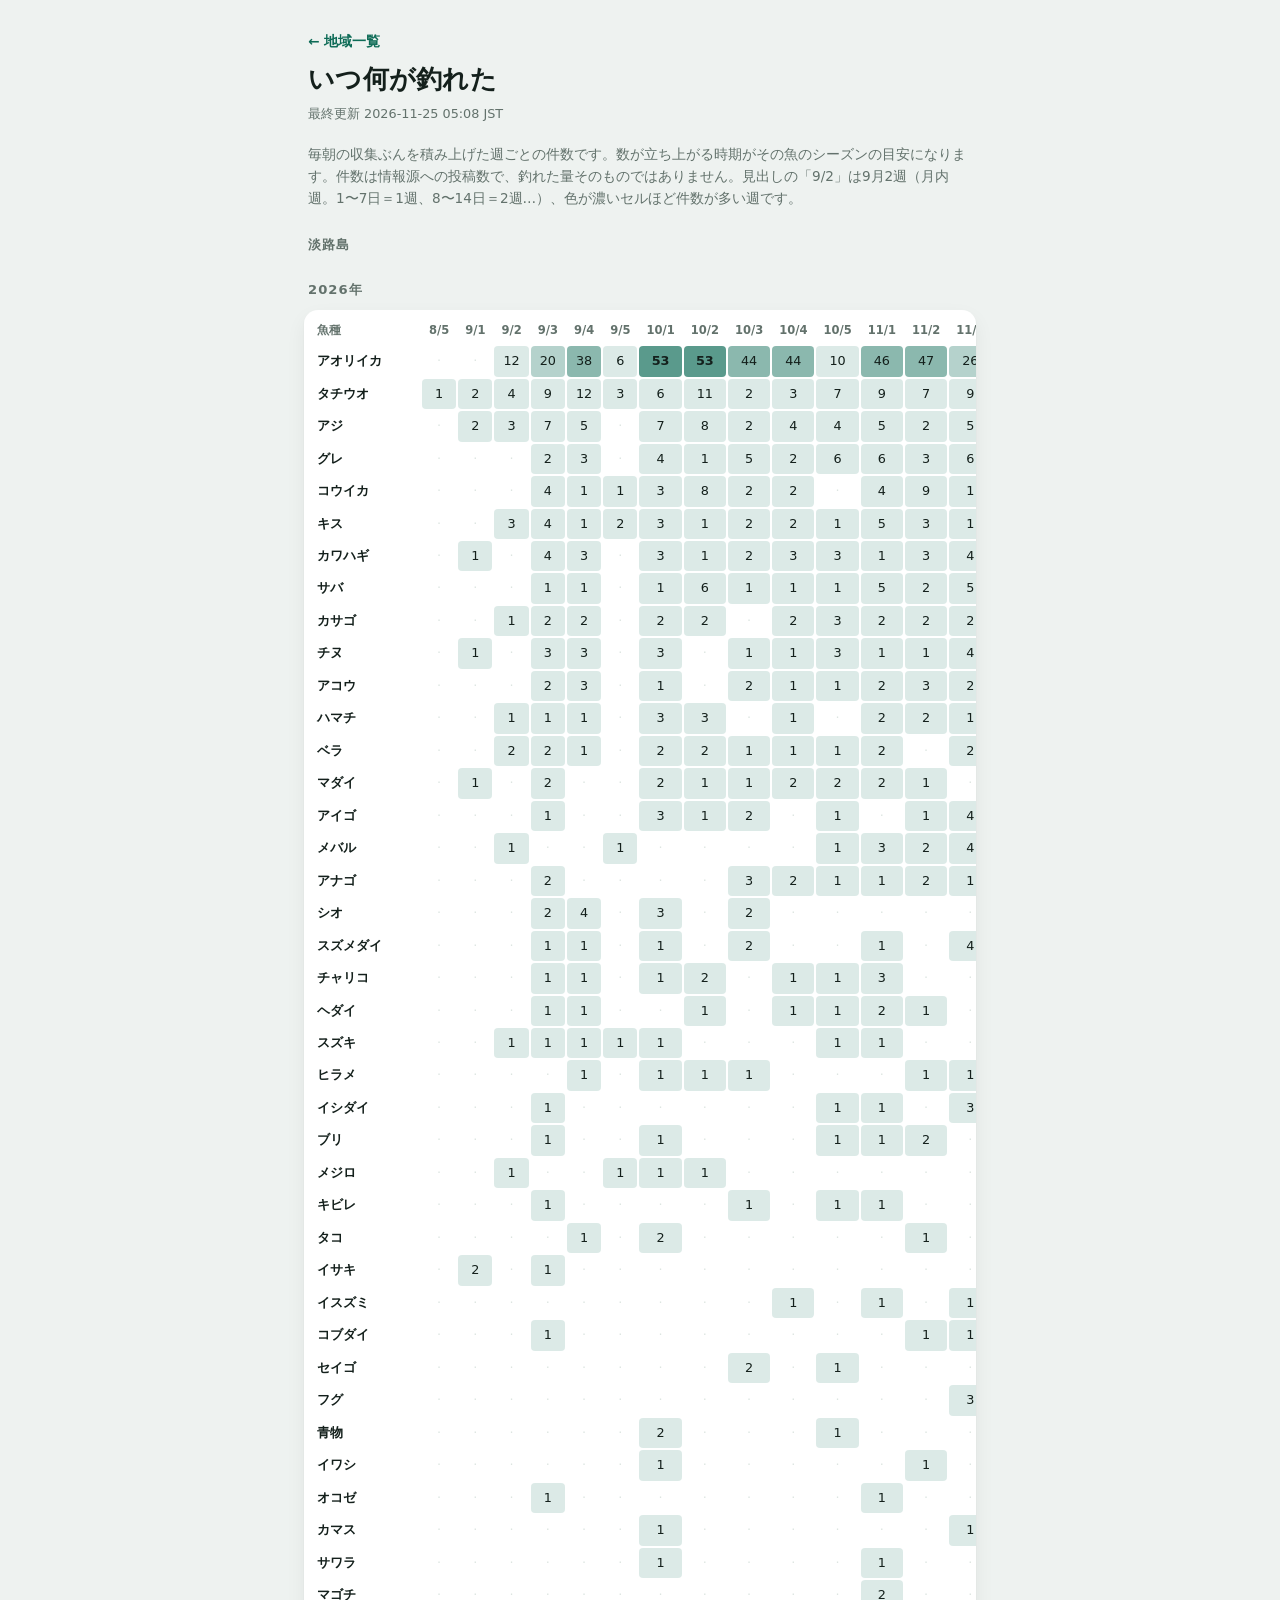
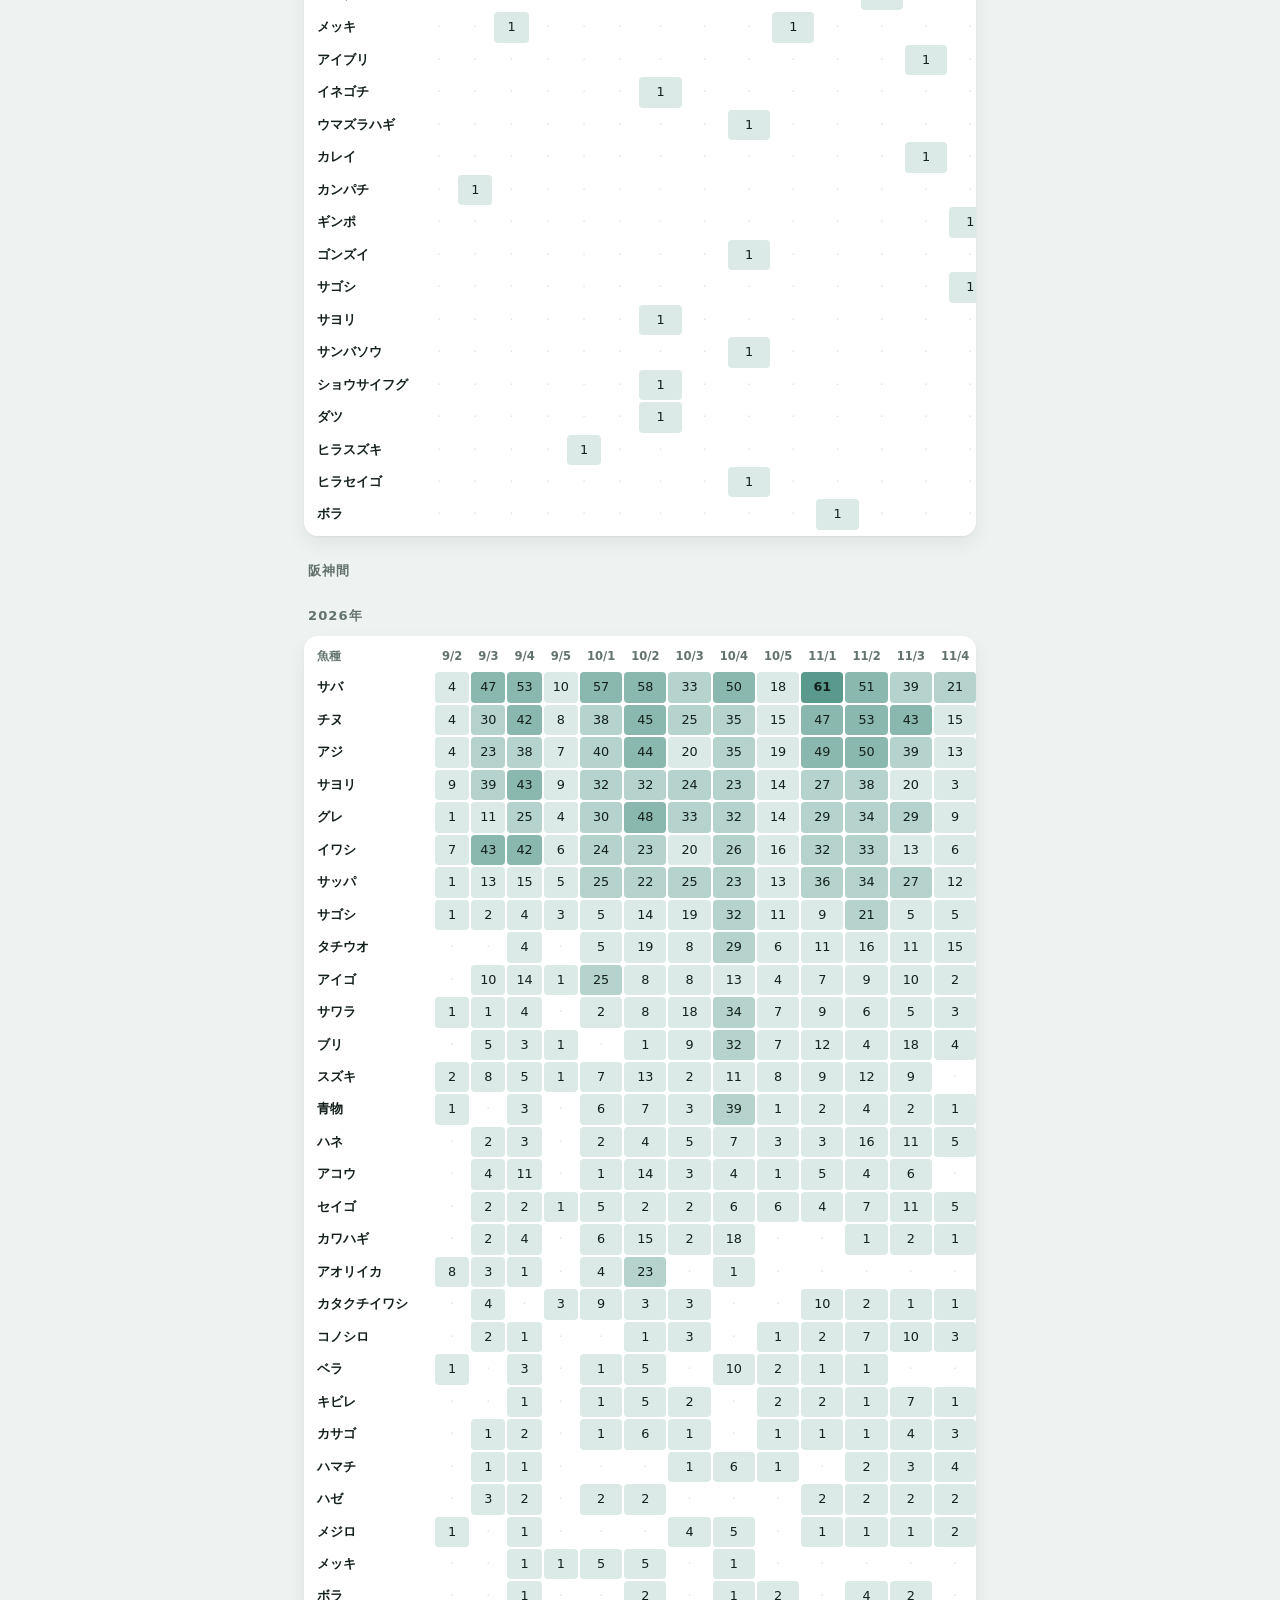
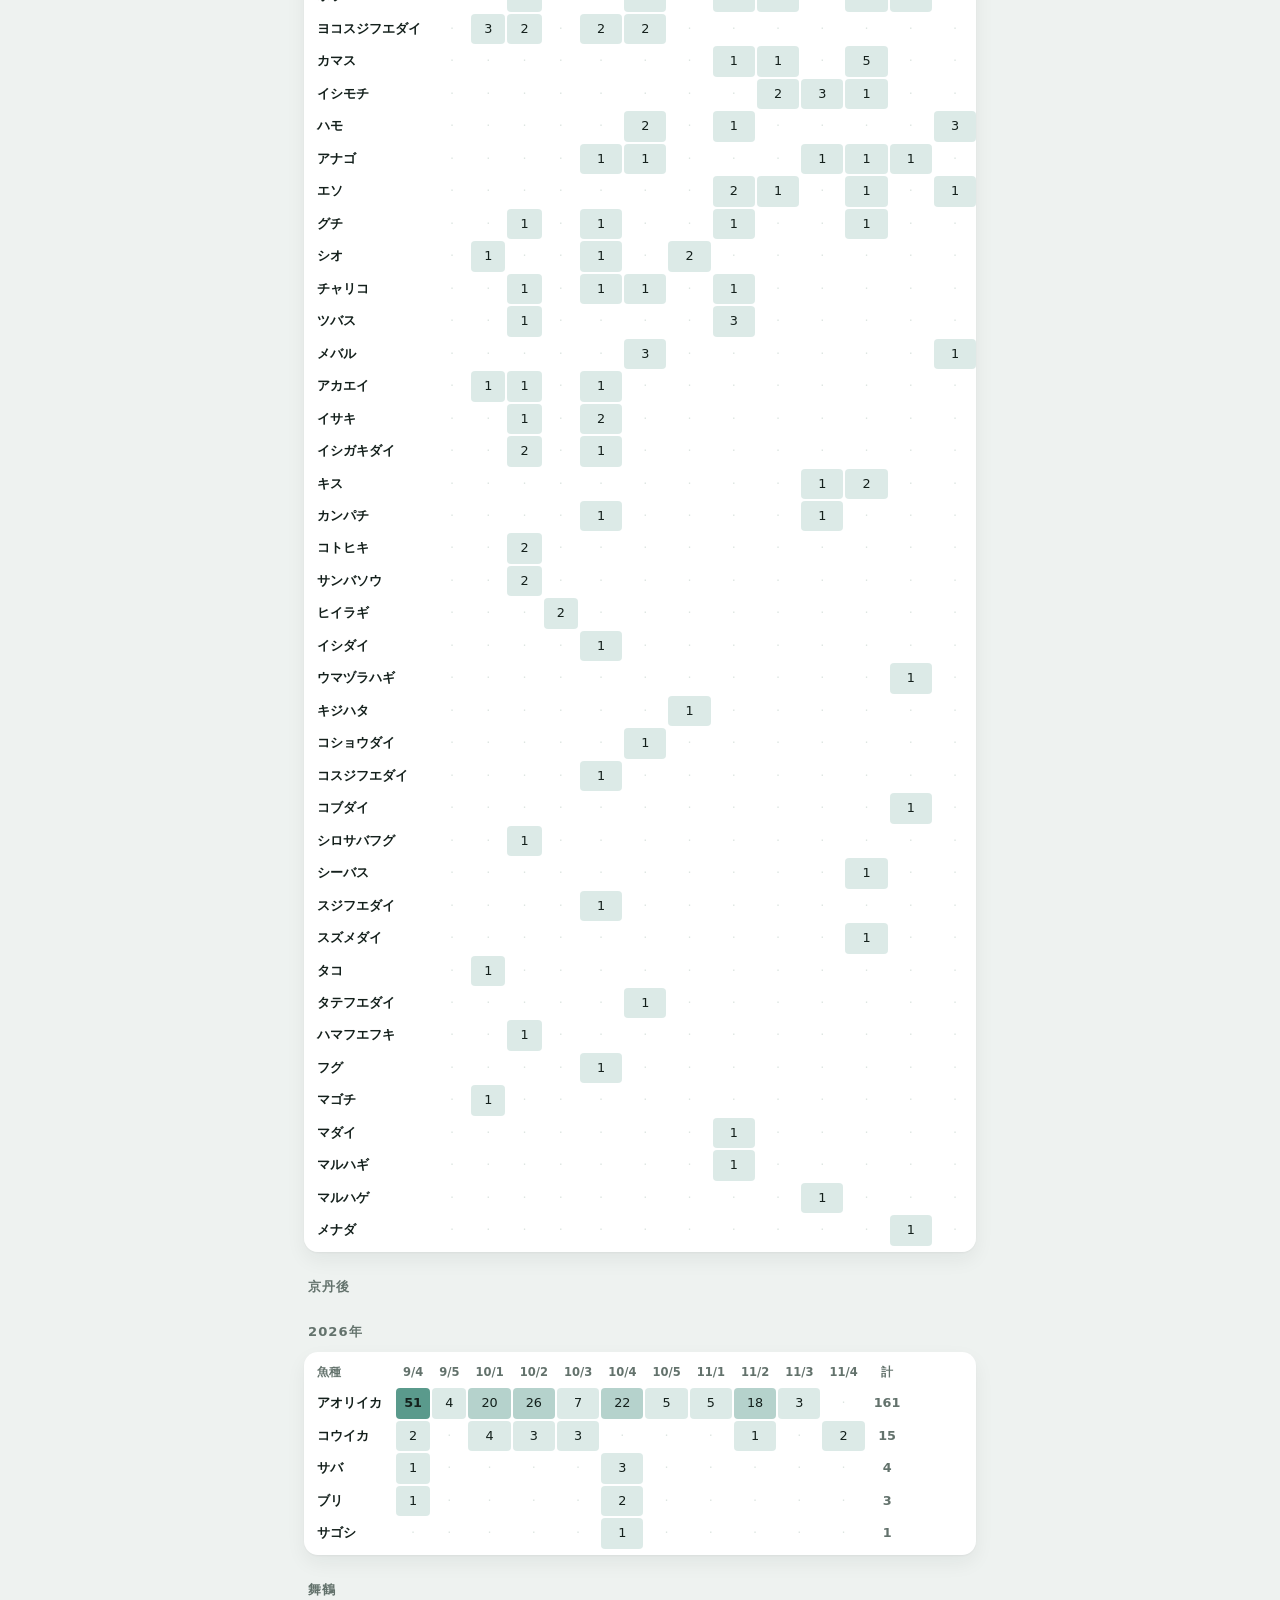
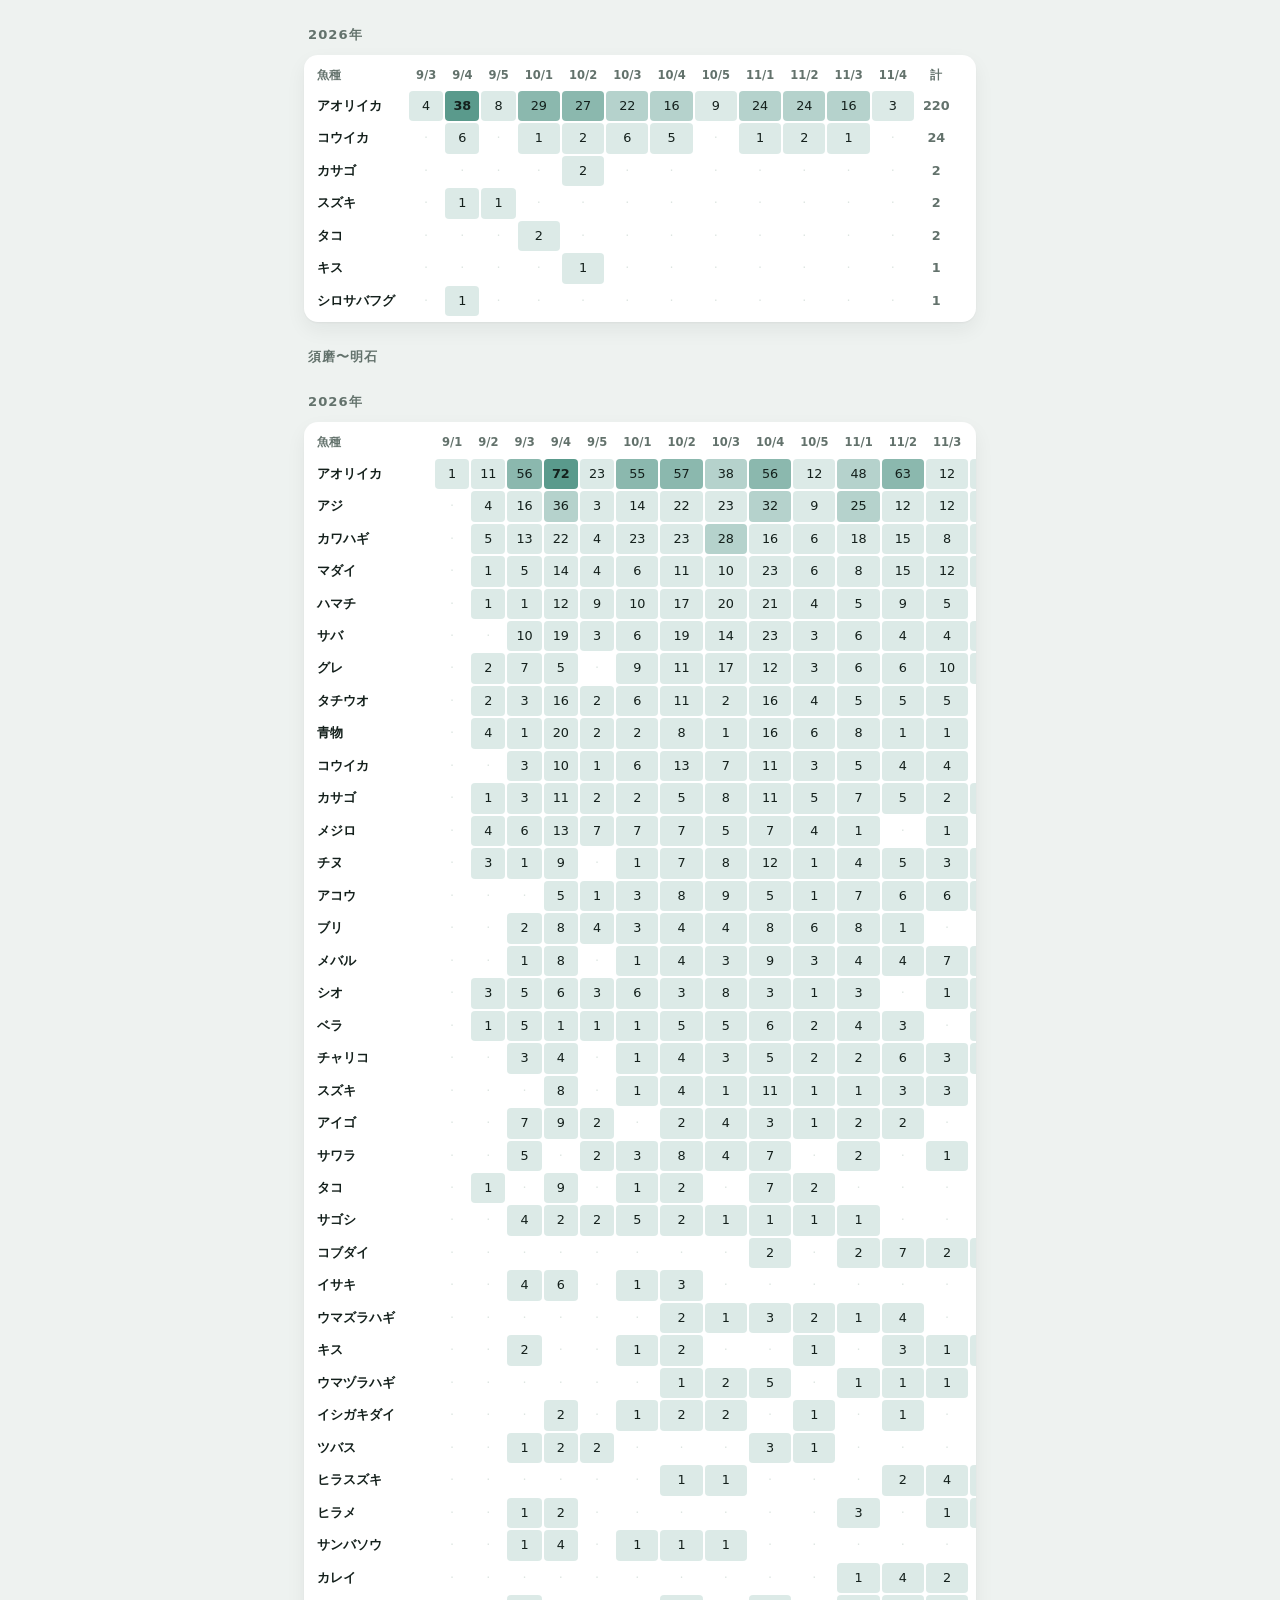
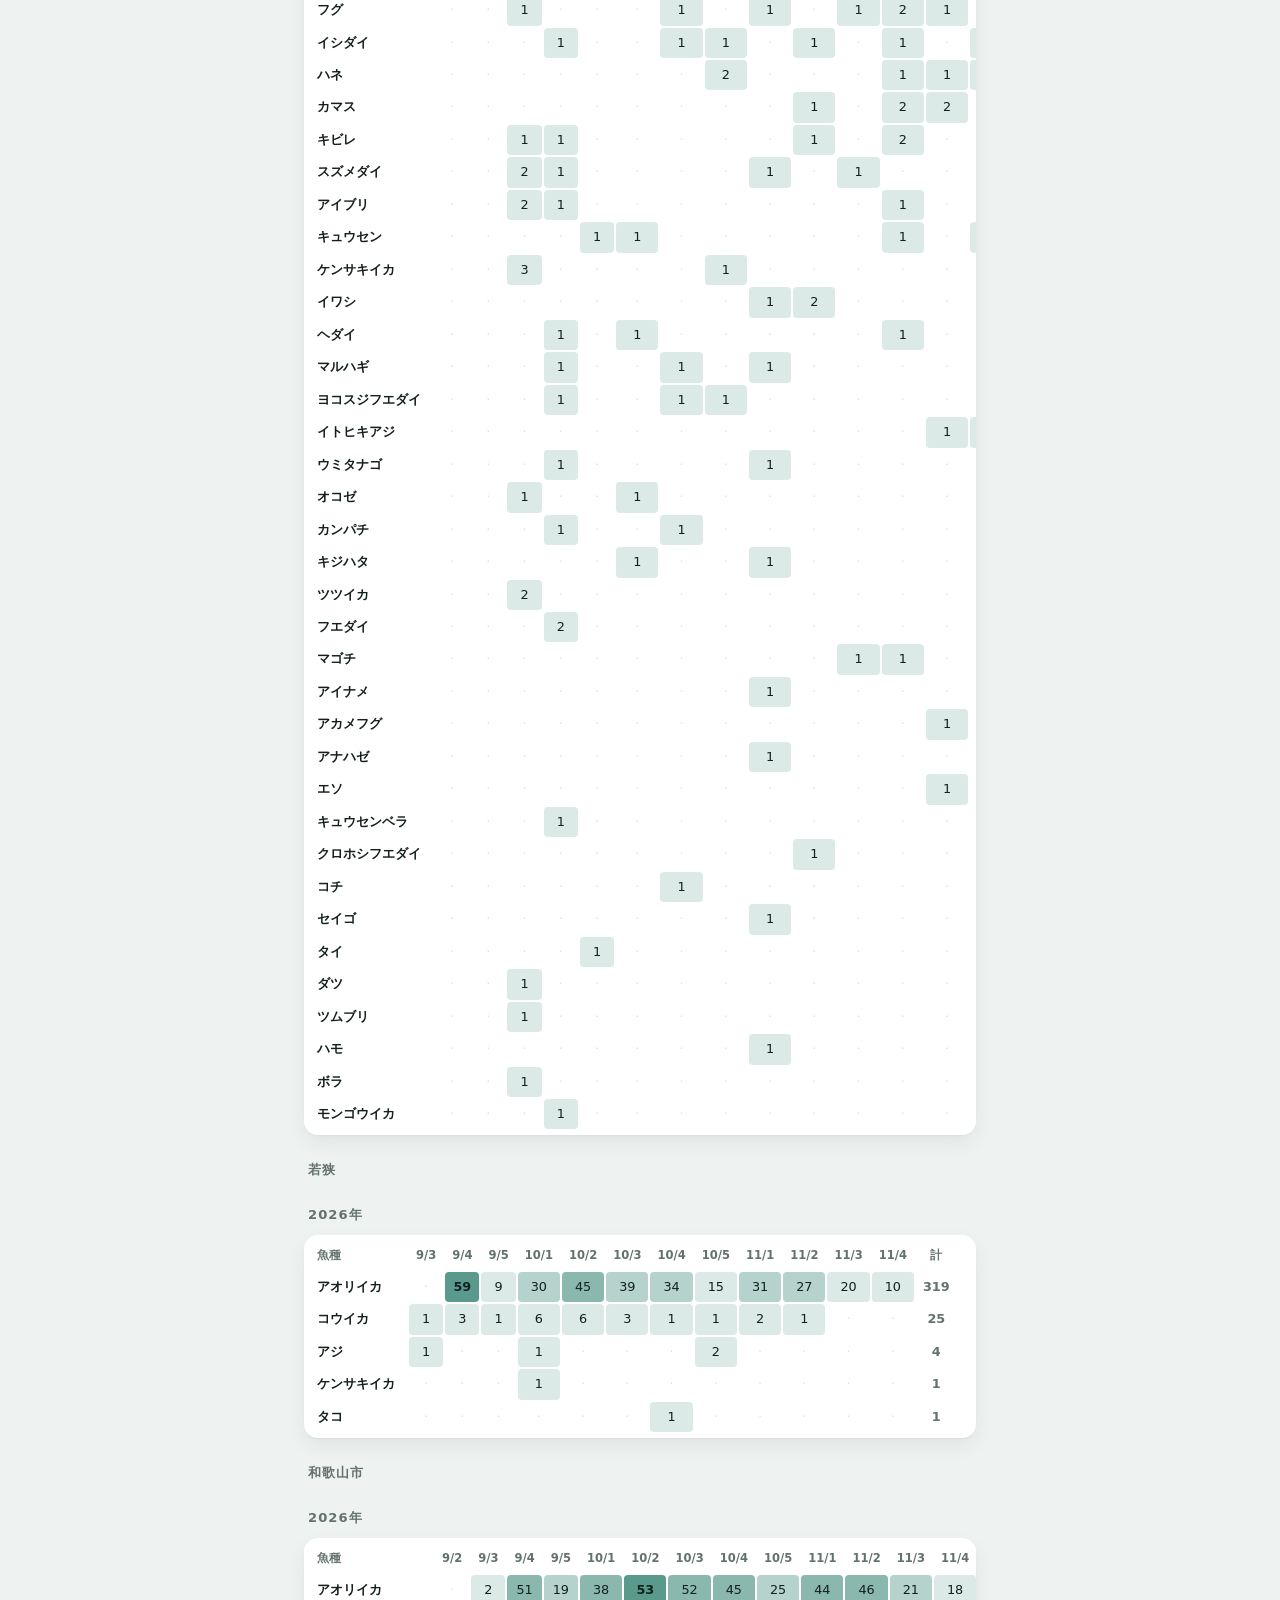
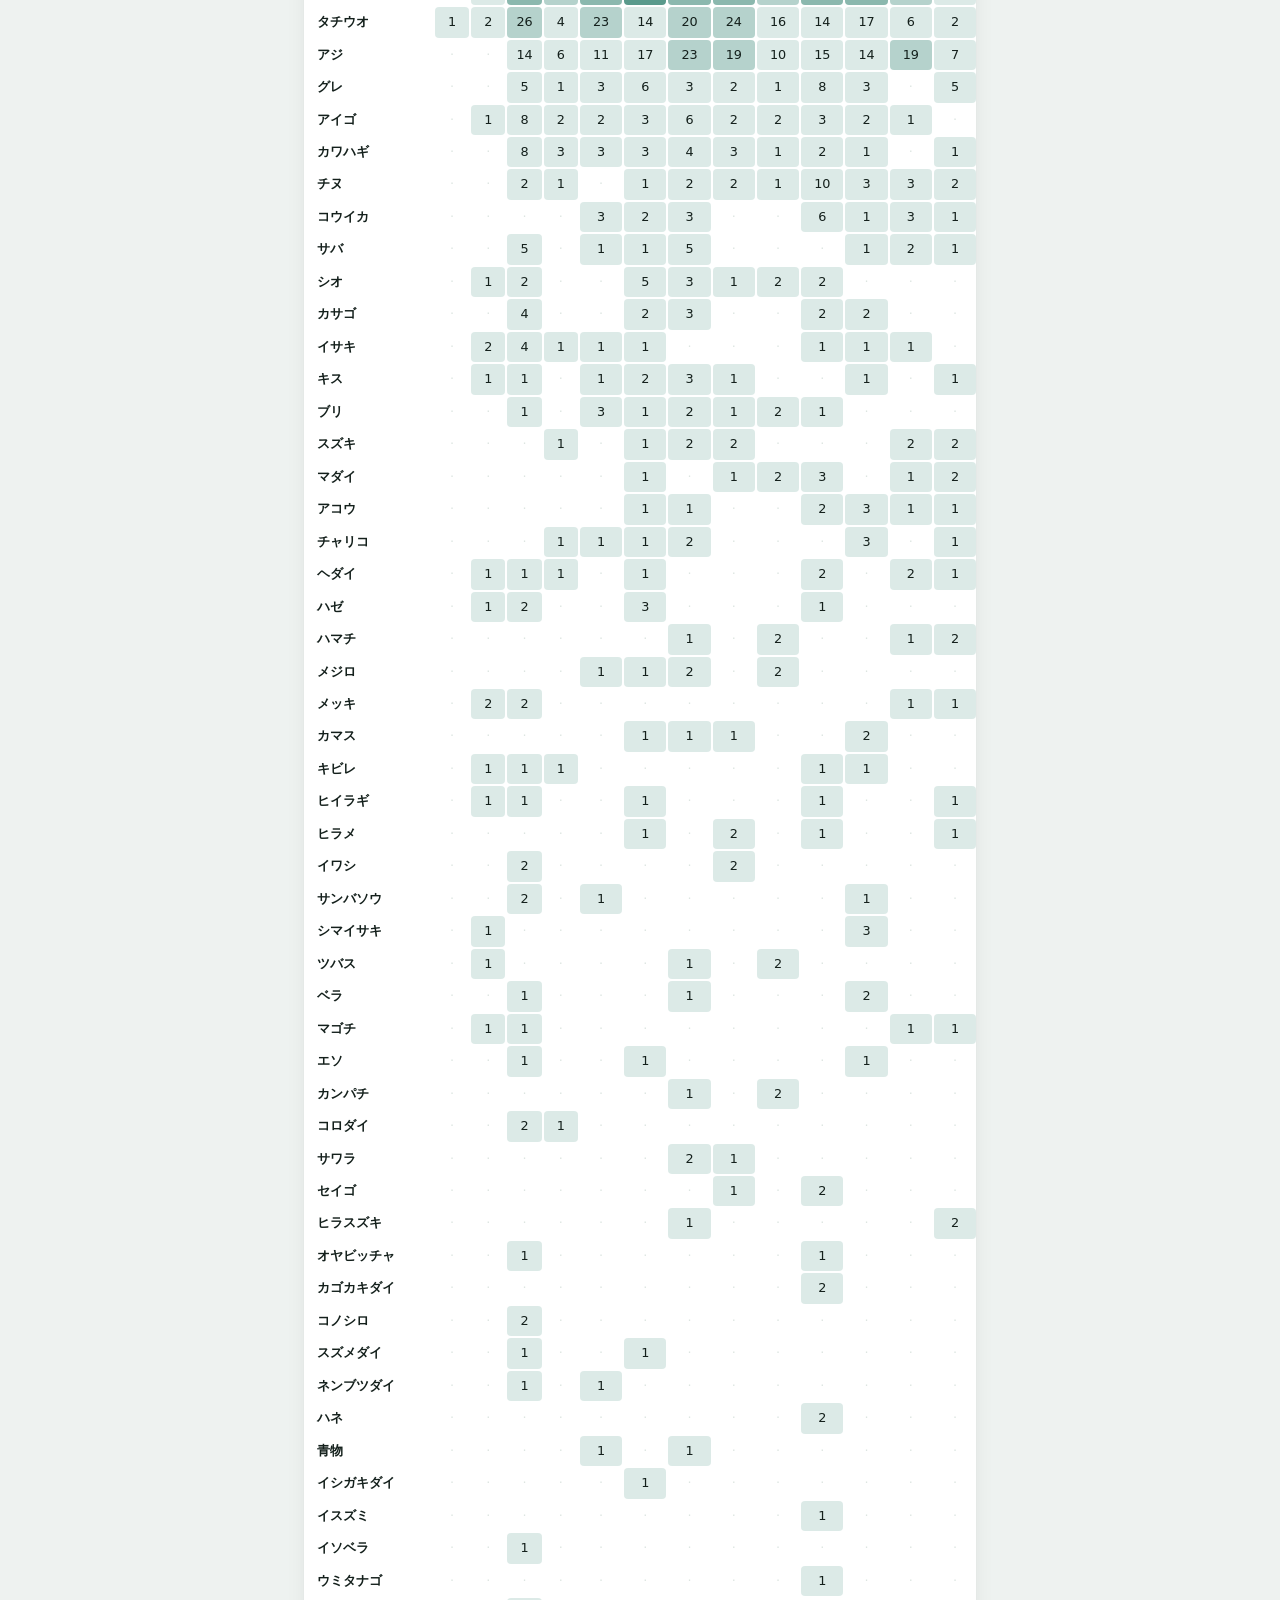
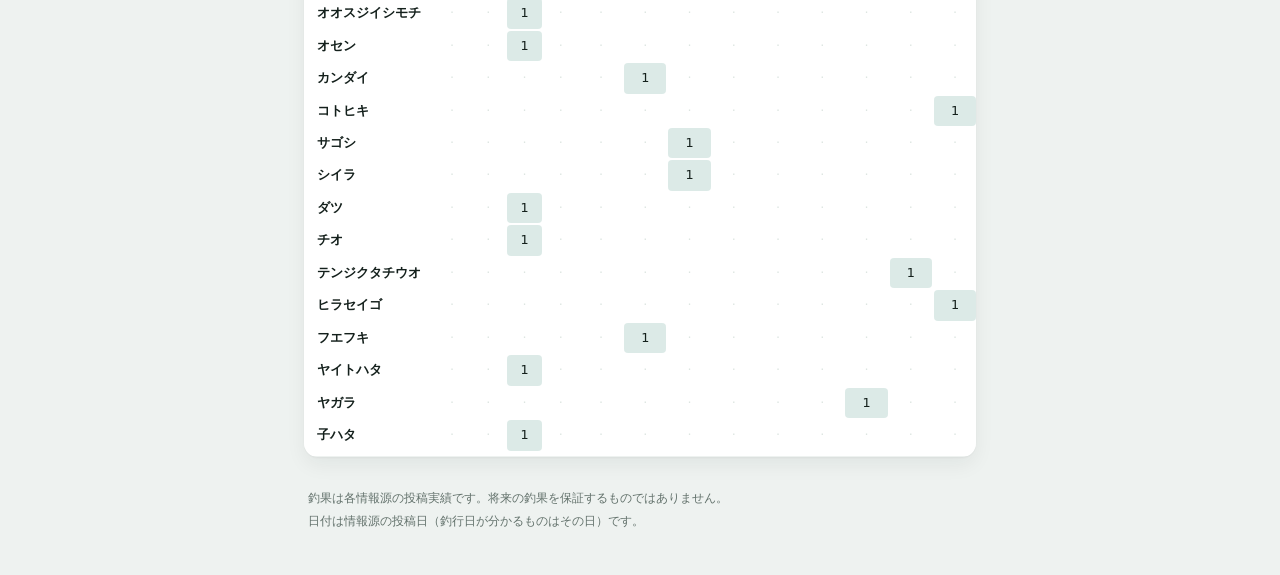
==== commit 5fb6b129: "report: 釣果サマリを更新" ====
--- a/stats.html
+++ b/stats.html
@@ -1 +1 @@
-<!doctype html><html lang="ja"><head><meta charset="utf-8"><meta name="viewport" content="width=device-width,initial-scale=1"><meta name="color-scheme" content="light dark"><title>いつ何が釣れた</title><link rel="stylesheet" href="assets/style.css"></head><body><main><header class="top"><a class="back" href="index.html">← 地域一覧</a><h1>いつ何が釣れた</h1><p class="stamp">最終更新 2026-11-24 05:10 JST</p></header><p class="lead2">毎朝の収集ぶんを積み上げた週ごとの件数です。数が立ち上がる時期がその魚のシーズンの目安になります。件数は情報源への投稿数で、釣れた量そのものではありません。見出しの「9/2」は9月2週（月内週。1〜7日＝1週、8〜14日＝2週…）、色が濃いセルほど件数が多い週です。</p><h2 class="day">淡路島</h2><h3 class="day">2026年</h3><div class="grid-wrap"><table class="grid"><thead><tr><th scope="col">魚種</th><th scope="col">8/5</th><th scope="col">9/1</th><th scope="col">9/2</th><th scope="col">9/3</th><th scope="col">9/4</th><th scope="col">9/5</th><th scope="col">10/1</th><th scope="col">10/2</th><th scope="col">10/3</th><th scope="col">10/4</th><th scope="col">10/5</th><th scope="col">11/1</th><th scope="col">11/2</th><th scope="col">11/3</th><th scope="col">11/4</th><th scope="col" class="sum">計</th></tr></thead><tbody><tr><th scope="row">アオリイカ</th><td class="h0">·</td><td class="h0">·</td><td class="h1" title="2026年9月2週 アオリイカ 12件">12</td><td class="h2" title="2026年9月3週 アオリイカ 20件">20</td><td class="h3" title="2026年9月4週 アオリイカ 38件">38</td><td class="h1" title="2026年9月5週 アオリイカ 6件">6</td><td class="h4" title="2026年10月1週 アオリイカ 53件">53</td><td class="h4" title="2026年10月2週 アオリイカ 53件">53</td><td class="h3" title="2026年10月3週 アオリイカ 44件">44</td><td class="h3" title="2026年10月4週 アオリイカ 44件">44</td><td class="h1" title="2026年10月5週 アオリイカ 10件">10</td><td class="h3" title="2026年11月1週 アオリイカ 46件">46</td><td class="h3" title="2026年11月2週 アオリイカ 47件">47</td><td class="h2" title="2026年11月3週 アオリイカ 26件">26</td><td class="h1" title="2026年11月4週 アオリイカ 16件">16</td><td class="sum">415</td></tr><tr><th scope="row">タチウオ</th><td class="h1" title="2026年8月5週 タチウオ 1件">1</td><td class="h1" title="2026年9月1週 タチウオ 2件">2</td><td class="h1" title="2026年9月2週 タチウオ 4件">4</td><td class="h1" title="2026年9月3週 タチウオ 9件">9</td><td class="h1" title="2026年9月4週 タチウオ 12件">12</td><td class="h1" title="2026年9月5週 タチウオ 3件">3</td><td class="h1" title="2026年10月1週 タチウオ 6件">6</td><td class="h1" title="2026年10月2週 タチウオ 11件">11</td><td class="h1" title="2026年10月3週 タチウオ 2件">2</td><td class="h1" title="2026年10月4週 タチウオ 3件">3</td><td class="h1" title="2026年10月5週 タチウオ 7件">7</td><td class="h1" title="2026年11月1週 タチウオ 9件">9</td><td class="h1" title="2026年11月2週 タチウオ 7件">7</td><td class="h1" title="2026年11月3週 タチウオ 9件">9</td><td class="h1" title="2026年11月4週 タチウオ 3件">3</td><td class="sum">88</td></tr><tr><th scope="row">アジ</th><td class="h0">·</td><td class="h1" title="2026年9月1週 アジ 2件">2</td><td class="h1" title="2026年9月2週 アジ 3件">3</td><td class="h1" title="2026年9月3週 アジ 7件">7</td><td class="h1" title="2026年9月4週 アジ 5件">5</td><td class="h0">·</td><td class="h1" title="2026年10月1週 アジ 7件">7</td><td class="h1" title="2026年10月2週 アジ 8件">8</td><td class="h1" title="2026年10月3週 アジ 2件">2</td><td class="h1" title="2026年10月4週 アジ 4件">4</td><td class="h1" title="2026年10月5週 アジ 4件">4</td><td class="h1" title="2026年11月1週 アジ 5件">5</td><td class="h1" title="2026年11月2週 アジ 2件">2</td><td class="h1" title="2026年11月3週 アジ 5件">5</td><td class="h1" title="2026年11月4週 アジ 2件">2</td><td class="sum">56</td></tr><tr><th scope="row">グレ</th><td class="h0">·</td><td class="h0">·</td><td class="h0">·</td><td class="h1" title="2026年9月3週 グレ 2件">2</td><td class="h1" title="2026年9月4週 グレ 3件">3</td><td class="h0">·</td><td class="h1" title="2026年10月1週 グレ 4件">4</td><td class="h1" title="2026年10月2週 グレ 1件">1</td><td class="h1" title="2026年10月3週 グレ 5件">5</td><td class="h1" title="2026年10月4週 グレ 2件">2</td><td class="h1" title="2026年10月5週 グレ 6件">6</td><td class="h1" title="2026年11月1週 グレ 6件">6</td><td class="h1" title="2026年11月2週 グレ 3件">3</td><td class="h1" title="2026年11月3週 グレ 6件">6</td><td class="h1" title="2026年11月4週 グレ 2件">2</td><td class="sum">40</td></tr><tr><th scope="row">コウイカ</th><td class="h0">·</td><td class="h0">·</td><td class="h0">·</td><td class="h1" title="2026年9月3週 コウイカ 4件">4</td><td class="h1" title="2026年9月4週 コウイカ 1件">1</td><td class="h1" title="2026年9月5週 コウイカ 1件">1</td><td class="h1" title="2026年10月1週 コウイカ 3件">3</td><td class="h1" title="2026年10月2週 コウイカ 8件">8</td><td class="h1" title="2026年10月3週 コウイカ 2件">2</td><td class="h1" title="2026年10月4週 コウイカ 2件">2</td><td class="h0">·</td><td class="h1" title="2026年11月1週 コウイカ 4件">4</td><td class="h1" title="2026年11月2週 コウイカ 9件">9</td><td class="h1" title="2026年11月3週 コウイカ 1件">1</td><td class="h1" title="2026年11月4週 コウイカ 1件">1</td><td class="sum">36</td></tr><tr><th scope="row">キス</th><td class="h0">·</td><td class="h0">·</td><td class="h1" title="2026年9月2週 キス 3件">3</td><td class="h1" title="2026年9月3週 キス 4件">4</td><td class="h1" title="2026年9月4週 キス 1件">1</td><td class="h1" title="2026年9月5週 キス 2件">2</td><td class="h1" title="2026年10月1週 キス 3件">3</td><td class="h1" title="2026年10月2週 キス 1件">1</td><td class="h1" title="2026年10月3週 キス 2件">2</td><td class="h1" title="2026年10月4週 キス 2件">2</td><td class="h1" title="2026年10月5週 キス 1件">1</td><td class="h1" title="2026年11月1週 キス 5件">5</td><td class="h1" title="2026年11月2週 キス 3件">3</td><td class="h1" title="2026年11月3週 キス 1件">1</td><td class="h1" title="2026年11月4週 キス 1件">1</td><td class="sum">29</td></tr><tr><th scope="row">カワハギ</th><td class="h0">·</td><td class="h1" title="2026年9月1週 カワハギ 1件">1</td><td class="h0">·</td><td class="h1" title="2026年9月3週 カワハギ 4件">4</td><td class="h1" title="2026年9月4週 カワハギ 3件">3</td><td class="h0">·</td><td class="h1" title="2026年10月1週 カワハギ 3件">3</td><td class="h1" title="2026年10月2週 カワハギ 1件">1</td><td class="h1" title="2026年10月3週 カワハギ 2件">2</td><td class="h1" title="2026年10月4週 カワハギ 3件">3</td><td class="h1" title="2026年10月5週 カワハギ 3件">3</td><td class="h1" title="2026年11月1週 カワハギ 1件">1</td><td class="h1" title="2026年11月2週 カワハギ 3件">3</td><td class="h1" title="2026年11月3週 カワハギ 4件">4</td><td class="h0">·</td><td class="sum">28</td></tr><tr><th scope="row">サバ</th><td class="h0">·</td><td class="h0">·</td><td class="h0">·</td><td class="h1" title="2026年9月3週 サバ 1件">1</td><td class="h1" title="2026年9月4週 サバ 1件">1</td><td class="h0">·</td><td class="h1" title="2026年10月1週 サバ 1件">1</td><td class="h1" title="2026年10月2週 サバ 6件">6</td><td class="h1" title="2026年10月3週 サバ 1件">1</td><td class="h1" title="2026年10月4週 サバ 1件">1</td><td class="h1" title="2026年10月5週 サバ 1件">1</td><td class="h1" title="2026年11月1週 サバ 5件">5</td><td class="h1" title="2026年11月2週 サバ 2件">2</td><td class="h1" title="2026年11月3週 サバ 5件">5</td><td class="h1" title="2026年11月4週 サバ 2件">2</td><td class="sum">26</td></tr><tr><th scope="row">カサゴ</th><td class="h0">·</td><td class="h0">·</td><td class="h1" title="2026年9月2週 カサゴ 1件">1</td><td class="h1" title="2026年9月3週 カサゴ 2件">2</td><td class="h1" title="2026年9月4週 カサゴ 2件">2</td><td class="h0">·</td><td class="h1" title="2026年10月1週 カサゴ 2件">2</td><td class="h1" title="2026年10月2週 カサゴ 2件">2</td><td class="h0">·</td><td class="h1" title="2026年10月4週 カサゴ 2件">2</td><td class="h1" title="2026年10月5週 カサゴ 3件">3</td><td class="h1" title="2026年11月1週 カサゴ 2件">2</td><td class="h1" title="2026年11月2週 カサゴ 2件">2</td><td class="h1" title="2026年11月3週 カサゴ 2件">2</td><td class="h1" title="2026年11月4週 カサゴ 1件">1</td><td class="sum">21</td></tr><tr><th scope="row">チヌ</th><td class="h0">·</td><td class="h1" title="2026年9月1週 チヌ 1件">1</td><td class="h0">·</td><td class="h1" title="2026年9月3週 チヌ 3件">3</td><td class="h1" title="2026年9月4週 チヌ 3件">3</td><td class="h0">·</td><td class="h1" title="2026年10月1週 チヌ 3件">3</td><td class="h0">·</td><td class="h1" title="2026年10月3週 チヌ 1件">1</td><td class="h1" title="2026年10月4週 チヌ 1件">1</td><td class="h1" title="2026年10月5週 チヌ 3件">3</td><td class="h1" title="2026年11月1週 チヌ 1件">1</td><td class="h1" title="2026年11月2週 チヌ 1件">1</td><td class="h1" title="2026年11月3週 チヌ 4件">4</td><td class="h0">·</td><td class="sum">21</td></tr><tr><th scope="row">アコウ</th><td class="h0">·</td><td class="h0">·</td><td class="h0">·</td><td class="h1" title="2026年9月3週 アコウ 2件">2</td><td class="h1" title="2026年9月4週 アコウ 3件">3</td><td class="h0">·</td><td class="h1" title="2026年10月1週 アコウ 1件">1</td><td class="h0">·</td><td class="h1" title="2026年10月3週 アコウ 2件">2</td><td class="h1" title="2026年10月4週 アコウ 1件">1</td><td class="h1" title="2026年10月5週 アコウ 1件">1</td><td class="h1" title="2026年11月1週 アコウ 2件">2</td><td class="h1" title="2026年11月2週 アコウ 3件">3</td><td class="h1" title="2026年11月3週 アコウ 2件">2</td><td class="h0">·</td><td class="sum">17</td></tr><tr><th scope="row">ハマチ</th><td class="h0">·</td><td class="h0">·</td><td class="h1" title="2026年9月2週 ハマチ 1件">1</td><td class="h1" title="2026年9月3週 ハマチ 1件">1</td><td class="h1" title="2026年9月4週 ハマチ 1件">1</td><td class="h0">·</td><td class="h1" title="2026年10月1週 ハマチ 3件">3</td><td class="h1" title="2026年10月2週 ハマチ 3件">3</td><td class="h0">·</td><td class="h1" title="2026年10月4週 ハマチ 1件">1</td><td class="h0">·</td><td class="h1" title="2026年11月1週 ハマチ 2件">2</td><td class="h1" title="2026年11月2週 ハマチ 2件">2</td><td class="h1" title="2026年11月3週 ハマチ 1件">1</td><td class="h1" title="2026年11月4週 ハマチ 1件">1</td><td class="sum">16</td></tr><tr><th scope="row">ベラ</th><td class="h0">·</td><td class="h0">·</td><td class="h1" title="2026年9月2週 ベラ 2件">2</td><td class="h1" title="2026年9月3週 ベラ 2件">2</td><td class="h1" title="2026年9月4週 ベラ 1件">1</td><td class="h0">·</td><td class="h1" title="2026年10月1週 ベラ 2件">2</td><td class="h1" title="2026年10月2週 ベラ 2件">2</td><td class="h1" title="2026年10月3週 ベラ 1件">1</td><td class="h1" title="2026年10月4週 ベラ 1件">1</td><td class="h1" title="2026年10月5週 ベラ 1件">1</td><td class="h1" title="2026年11月1週 ベラ 2件">2</td><td class="h0">·</td><td class="h1" title="2026年11月3週 ベラ 2件">2</td><td class="h0">·</td><td class="sum">16</td></tr><tr><th scope="row">マダイ</th><td class="h0">·</td><td class="h1" title="2026年9月1週 マダイ 1件">1</td><td class="h0">·</td><td class="h1" title="2026年9月3週 マダイ 2件">2</td><td class="h0">·</td><td class="h0">·</td><td class="h1" title="2026年10月1週 マダイ 2件">2</td><td class="h1" title="2026年10月2週 マダイ 1件">1</td><td class="h1" title="2026年10月3週 マダイ 1件">1</td><td class="h1" title="2026年10月4週 マダイ 2件">2</td><td class="h1" title="2026年10月5週 マダイ 2件">2</td><td class="h1" title="2026年11月1週 マダイ 2件">2</td><td class="h1" title="2026年11月2週 マダイ 1件">1</td><td class="h0">·</td><td class="h1" title="2026年11月4週 マダイ 2件">2</td><td class="sum">16</td></tr><tr><th scope="row">アイゴ</th><td class="h0">·</td><td class="h0">·</td><td class="h0">·</td><td class="h1" title="2026年9月3週 アイゴ 1件">1</td><td class="h0">·</td><td class="h0">·</td><td class="h1" title="2026年10月1週 アイゴ 3件">3</td><td class="h1" title="2026年10月2週 アイゴ 1件">1</td><td class="h1" title="2026年10月3週 アイゴ 2件">2</td><td class="h0">·</td><td class="h1" title="2026年10月5週 アイゴ 1件">1</td><td class="h0">·</td><td class="h1" title="2026年11月2週 アイゴ 1件">1</td><td class="h1" title="2026年11月3週 アイゴ 4件">4</td><td class="h0">·</td><td class="sum">13</td></tr><tr><th scope="row">メバル</th><td class="h0">·</td><td class="h0">·</td><td class="h1" title="2026年9月2週 メバル 1件">1</td><td class="h0">·</td><td class="h0">·</td><td class="h1" title="2026年9月5週 メバル 1件">1</td><td class="h0">·</td><td class="h0">·</td><td class="h0">·</td><td class="h0">·</td><td class="h1" title="2026年10月5週 メバル 1件">1</td><td class="h1" title="2026年11月1週 メバル 3件">3</td><td class="h1" title="2026年11月2週 メバル 2件">2</td><td class="h1" title="2026年11月3週 メバル 4件">4</td><td class="h1" title="2026年11月4週 メバル 1件">1</td><td class="sum">13</td></tr><tr><th scope="row">アナゴ</th><td class="h0">·</td><td class="h0">·</td><td class="h0">·</td><td class="h1" title="2026年9月3週 アナゴ 2件">2</td><td class="h0">·</td><td class="h0">·</td><td class="h0">·</td><td class="h0">·</td><td class="h1" title="2026年10月3週 アナゴ 3件">3</td><td class="h1" title="2026年10月4週 アナゴ 2件">2</td><td class="h1" title="2026年10月5週 アナゴ 1件">1</td><td class="h1" title="2026年11月1週 アナゴ 1件">1</td><td class="h1" title="2026年11月2週 アナゴ 2件">2</td><td class="h1" title="2026年11月3週 アナゴ 1件">1</td><td class="h0">·</td><td class="sum">12</td></tr><tr><th scope="row">シオ</th><td class="h0">·</td><td class="h0">·</td><td class="h0">·</td><td class="h1" title="2026年9月3週 シオ 2件">2</td><td class="h1" title="2026年9月4週 シオ 4件">4</td><td class="h0">·</td><td class="h1" title="2026年10月1週 シオ 3件">3</td><td class="h0">·</td><td class="h1" title="2026年10月3週 シオ 2件">2</td><td class="h0">·</td><td class="h0">·</td><td class="h0">·</td><td class="h0">·</td><td class="h0">·</td><td class="h1" title="2026年11月4週 シオ 1件">1</td><td class="sum">12</td></tr><tr><th scope="row">スズメダイ</th><td class="h0">·</td><td class="h0">·</td><td class="h0">·</td><td class="h1" title="2026年9月3週 スズメダイ 1件">1</td><td class="h1" title="2026年9月4週 スズメダイ 1件">1</td><td class="h0">·</td><td class="h1" title="2026年10月1週 スズメダイ 1件">1</td><td class="h0">·</td><td class="h1" title="2026年10月3週 スズメダイ 2件">2</td><td class="h0">·</td><td class="h0">·</td><td class="h1" title="2026年11月1週 スズメダイ 1件">1</td><td class="h0">·</td><td class="h1" title="2026年11月3週 スズメダイ 4件">4</td><td class="h0">·</td><td class="sum">10</td></tr><tr><th scope="row">チャリコ</th><td class="h0">·</td><td class="h0">·</td><td class="h0">·</td><td class="h1" title="2026年9月3週 チャリコ 1件">1</td><td class="h1" title="2026年9月4週 チャリコ 1件">1</td><td class="h0">·</td><td class="h1" title="2026年10月1週 チャリコ 1件">1</td><td class="h1" title="2026年10月2週 チャリコ 2件">2</td><td class="h0">·</td><td class="h1" title="2026年10月4週 チャリコ 1件">1</td><td class="h1" title="2026年10月5週 チャリコ 1件">1</td><td class="h1" title="2026年11月1週 チャリコ 3件">3</td><td class="h0">·</td><td class="h0">·</td><td class="h0">·</td><td class="sum">10</td></tr><tr><th scope="row">ヘダイ</th><td class="h0">·</td><td class="h0">·</td><td class="h0">·</td><td class="h1" title="2026年9月3週 ヘダイ 1件">1</td><td class="h1" title="2026年9月4週 ヘダイ 1件">1</td><td class="h0">·</td><td class="h0">·</td><td class="h1" title="2026年10月2週 ヘダイ 1件">1</td><td class="h0">·</td><td class="h1" title="2026年10月4週 ヘダイ 1件">1</td><td class="h1" title="2026年10月5週 ヘダイ 1件">1</td><td class="h1" title="2026年11月1週 ヘダイ 2件">2</td><td class="h1" title="2026年11月2週 ヘダイ 1件">1</td><td class="h0">·</td><td class="h0">·</td><td class="sum">8</td></tr><tr><th scope="row">スズキ</th><td class="h0">·</td><td class="h0">·</td><td class="h1" title="2026年9月2週 スズキ 1件">1</td><td class="h1" title="2026年9月3週 スズキ 1件">1</td><td class="h1" title="2026年9月4週 スズキ 1件">1</td><td class="h1" title="2026年9月5週 スズキ 1件">1</td><td class="h1" title="2026年10月1週 スズキ 1件">1</td><td class="h0">·</td><td class="h0">·</td><td class="h0">·</td><td class="h1" title="2026年10月5週 スズキ 1件">1</td><td class="h1" title="2026年11月1週 スズキ 1件">1</td><td class="h0">·</td><td class="h0">·</td><td class="h0">·</td><td class="sum">7</td></tr><tr><th scope="row">ヒラメ</th><td class="h0">·</td><td class="h0">·</td><td class="h0">·</td><td class="h0">·</td><td class="h1" title="2026年9月4週 ヒラメ 1件">1</td><td class="h0">·</td><td class="h1" title="2026年10月1週 ヒラメ 1件">1</td><td class="h1" title="2026年10月2週 ヒラメ 1件">1</td><td class="h1" title="2026年10月3週 ヒラメ 1件">1</td><td class="h0">·</td><td class="h0">·</td><td class="h0">·</td><td class="h1" title="2026年11月2週 ヒラメ 1件">1</td><td class="h1" title="2026年11月3週 ヒラメ 1件">1</td><td class="h1" title="2026年11月4週 ヒラメ 1件">1</td><td class="sum">7</td></tr><tr><th scope="row">イシダイ</th><td class="h0">·</td><td class="h0">·</td><td class="h0">·</td><td class="h1" title="2026年9月3週 イシダイ 1件">1</td><td class="h0">·</td><td class="h0">·</td><td class="h0">·</td><td class="h0">·</td><td class="h0">·</td><td class="h0">·</td><td class="h1" title="2026年10月5週 イシダイ 1件">1</td><td class="h1" title="2026年11月1週 イシダイ 1件">1</td><td class="h0">·</td><td class="h1" title="2026年11月3週 イシダイ 3件">3</td><td class="h0">·</td><td class="sum">6</td></tr><tr><th scope="row">ブリ</th><td class="h0">·</td><td class="h0">·</td><td class="h0">·</td><td class="h1" title="2026年9月3週 ブリ 1件">1</td><td class="h0">·</td><td class="h0">·</td><td class="h1" title="2026年10月1週 ブリ 1件">1</td><td class="h0">·</td><td class="h0">·</td><td class="h0">·</td><td class="h1" title="2026年10月5週 ブリ 1件">1</td><td class="h1" title="2026年11月1週 ブリ 1件">1</td><td class="h1" title="2026年11月2週 ブリ 2件">2</td><td class="h0">·</td><td class="h0">·</td><td class="sum">6</td></tr><tr><th scope="row">メジロ</th><td class="h0">·</td><td class="h0">·</td><td class="h1" title="2026年9月2週 メジロ 1件">1</td><td class="h0">·</td><td class="h0">·</td><td class="h1" title="2026年9月5週 メジロ 1件">1</td><td class="h1" title="2026年10月1週 メジロ 1件">1</td><td class="h1" title="2026年10月2週 メジロ 1件">1</td><td class="h0">·</td><td class="h0">·</td><td class="h0">·</td><td class="h0">·</td><td class="h0">·</td><td class="h0">·</td><td class="h1" title="2026年11月4週 メジロ 1件">1</td><td class="sum">5</td></tr><tr><th scope="row">キビレ</th><td class="h0">·</td><td class="h0">·</td><td class="h0">·</td><td class="h1" title="2026年9月3週 キビレ 1件">1</td><td class="h0">·</td><td class="h0">·</td><td class="h0">·</td><td class="h0">·</td><td class="h1" title="2026年10月3週 キビレ 1件">1</td><td class="h0">·</td><td class="h1" title="2026年10月5週 キビレ 1件">1</td><td class="h1" title="2026年11月1週 キビレ 1件">1</td><td class="h0">·</td><td class="h0">·</td><td class="h0">·</td><td class="sum">4</td></tr><tr><th scope="row">タコ</th><td class="h0">·</td><td class="h0">·</td><td class="h0">·</td><td class="h0">·</td><td class="h1" title="2026年9月4週 タコ 1件">1</td><td class="h0">·</td><td class="h1" title="2026年10月1週 タコ 2件">2</td><td class="h0">·</td><td class="h0">·</td><td class="h0">·</td><td class="h0">·</td><td class="h0">·</td><td class="h1" title="2026年11月2週 タコ 1件">1</td><td class="h0">·</td><td class="h0">·</td><td class="sum">4</td></tr><tr><th scope="row">イサキ</th><td class="h0">·</td><td class="h1" title="2026年9月1週 イサキ 2件">2</td><td class="h0">·</td><td class="h1" title="2026年9月3週 イサキ 1件">1</td><td class="h0">·</td><td class="h0">·</td><td class="h0">·</td><td class="h0">·</td><td class="h0">·</td><td class="h0">·</td><td class="h0">·</td><td class="h0">·</td><td class="h0">·</td><td class="h0">·</td><td class="h0">·</td><td class="sum">3</td></tr><tr><th scope="row">イスズミ</th><td class="h0">·</td><td class="h0">·</td><td class="h0">·</td><td class="h0">·</td><td class="h0">·</td><td class="h0">·</td><td class="h0">·</td><td class="h0">·</td><td class="h0">·</td><td class="h1" title="2026年10月4週 イスズミ 1件">1</td><td class="h0">·</td><td class="h1" title="2026年11月1週 イスズミ 1件">1</td><td class="h0">·</td><td class="h1" title="2026年11月3週 イスズミ 1件">1</td><td class="h0">·</td><td class="sum">3</td></tr><tr><th scope="row">コブダイ</th><td class="h0">·</td><td class="h0">·</td><td class="h0">·</td><td class="h1" title="2026年9月3週 コブダイ 1件">1</td><td class="h0">·</td><td class="h0">·</td><td class="h0">·</td><td class="h0">·</td><td class="h0">·</td><td class="h0">·</td><td class="h0">·</td><td class="h0">·</td><td class="h1" title="2026年11月2週 コブダイ 1件">1</td><td class="h1" title="2026年11月3週 コブダイ 1件">1</td><td class="h0">·</td><td class="sum">3</td></tr><tr><th scope="row">セイゴ</th><td class="h0">·</td><td class="h0">·</td><td class="h0">·</td><td class="h0">·</td><td class="h0">·</td><td class="h0">·</td><td class="h0">·</td><td class="h0">·</td><td class="h1" title="2026年10月3週 セイゴ 2件">2</td><td class="h0">·</td><td class="h1" title="2026年10月5週 セイゴ 1件">1</td><td class="h0">·</td><td class="h0">·</td><td class="h0">·</td><td class="h0">·</td><td class="sum">3</td></tr><tr><th scope="row">フグ</th><td class="h0">·</td><td class="h0">·</td><td class="h0">·</td><td class="h0">·</td><td class="h0">·</td><td class="h0">·</td><td class="h0">·</td><td class="h0">·</td><td class="h0">·</td><td class="h0">·</td><td class="h0">·</td><td class="h0">·</td><td class="h0">·</td><td class="h1" title="2026年11月3週 フグ 3件">3</td><td class="h0">·</td><td class="sum">3</td></tr><tr><th scope="row">青物</th><td class="h0">·</td><td class="h0">·</td><td class="h0">·</td><td class="h0">·</td><td class="h0">·</td><td class="h0">·</td><td class="h1" title="2026年10月1週 青物 2件">2</td><td class="h0">·</td><td class="h0">·</td><td class="h0">·</td><td class="h1" title="2026年10月5週 青物 1件">1</td><td class="h0">·</td><td class="h0">·</td><td class="h0">·</td><td class="h0">·</td><td class="sum">3</td></tr><tr><th scope="row">イワシ</th><td class="h0">·</td><td class="h0">·</td><td class="h0">·</td><td class="h0">·</td><td class="h0">·</td><td class="h0">·</td><td class="h1" title="2026年10月1週 イワシ 1件">1</td><td class="h0">·</td><td class="h0">·</td><td class="h0">·</td><td class="h0">·</td><td class="h0">·</td><td class="h1" title="2026年11月2週 イワシ 1件">1</td><td class="h0">·</td><td class="h0">·</td><td class="sum">2</td></tr><tr><th scope="row">オコゼ</th><td class="h0">·</td><td class="h0">·</td><td class="h0">·</td><td class="h1" title="2026年9月3週 オコゼ 1件">1</td><td class="h0">·</td><td class="h0">·</td><td class="h0">·</td><td class="h0">·</td><td class="h0">·</td><td class="h0">·</td><td class="h0">·</td><td class="h1" title="2026年11月1週 オコゼ 1件">1</td><td class="h0">·</td><td class="h0">·</td><td class="h0">·</td><td class="sum">2</td></tr><tr><th scope="row">カマス</th><td class="h0">·</td><td class="h0">·</td><td class="h0">·</td><td class="h0">·</td><td class="h0">·</td><td class="h0">·</td><td class="h1" title="2026年10月1週 カマス 1件">1</td><td class="h0">·</td><td class="h0">·</td><td class="h0">·</td><td class="h0">·</td><td class="h0">·</td><td class="h0">·</td><td class="h1" title="2026年11月3週 カマス 1件">1</td><td class="h0">·</td><td class="sum">2</td></tr><tr><th scope="row">サワラ</th><td class="h0">·</td><td class="h0">·</td><td class="h0">·</td><td class="h0">·</td><td class="h0">·</td><td class="h0">·</td><td class="h1" title="2026年10月1週 サワラ 1件">1</td><td class="h0">·</td><td class="h0">·</td><td class="h0">·</td><td class="h0">·</td><td class="h1" title="2026年11月1週 サワラ 1件">1</td><td class="h0">·</td><td class="h0">·</td><td class="h0">·</td><td class="sum">2</td></tr><tr><th scope="row">マゴチ</th><td class="h0">·</td><td class="h0">·</td><td class="h0">·</td><td class="h0">·</td><td class="h0">·</td><td class="h0">·</td><td class="h0">·</td><td class="h0">·</td><td class="h0">·</td><td class="h0">·</td><td class="h0">·</td><td class="h1" title="2026年11月1週 マゴチ 2件">2</td><td class="h0">·</td><td class="h0">·</td><td class="h0">·</td><td class="sum">2</td></tr><tr><th scope="row">メッキ</th><td class="h0">·</td><td class="h0">·</td><td class="h1" title="2026年9月2週 メッキ 1件">1</td><td class="h0">·</td><td class="h0">·</td><td class="h0">·</td><td class="h0">·</td><td class="h0">·</td><td class="h0">·</td><td class="h1" title="2026年10月4週 メッキ 1件">1</td><td class="h0">·</td><td class="h0">·</td><td class="h0">·</td><td class="h0">·</td><td class="h0">·</td><td class="sum">2</td></tr><tr><th scope="row">アイブリ</th><td class="h0">·</td><td class="h0">·</td><td class="h0">·</td><td class="h0">·</td><td class="h0">·</td><td class="h0">·</td><td class="h0">·</td><td class="h0">·</td><td class="h0">·</td><td class="h0">·</td><td class="h0">·</td><td class="h0">·</td><td class="h1" title="2026年11月2週 アイブリ 1件">1</td><td class="h0">·</td><td class="h0">·</td><td class="sum">1</td></tr><tr><th scope="row">イネゴチ</th><td class="h0">·</td><td class="h0">·</td><td class="h0">·</td><td class="h0">·</td><td class="h0">·</td><td class="h0">·</td><td class="h1" title="2026年10月1週 イネゴチ 1件">1</td><td class="h0">·</td><td class="h0">·</td><td class="h0">·</td><td class="h0">·</td><td class="h0">·</td><td class="h0">·</td><td class="h0">·</td><td class="h0">·</td><td class="sum">1</td></tr><tr><th scope="row">ウマズラハギ</th><td class="h0">·</td><td class="h0">·</td><td class="h0">·</td><td class="h0">·</td><td class="h0">·</td><td class="h0">·</td><td class="h0">·</td><td class="h0">·</td><td class="h1" title="2026年10月3週 ウマズラハギ 1件">1</td><td class="h0">·</td><td class="h0">·</td><td class="h0">·</td><td class="h0">·</td><td class="h0">·</td><td class="h0">·</td><td class="sum">1</td></tr><tr><th scope="row">カレイ</th><td class="h0">·</td><td class="h0">·</td><td class="h0">·</td><td class="h0">·</td><td class="h0">·</td><td class="h0">·</td><td class="h0">·</td><td class="h0">·</td><td class="h0">·</td><td class="h0">·</td><td class="h0">·</td><td class="h0">·</td><td class="h1" title="2026年11月2週 カレイ 1件">1</td><td class="h0">·</td><td class="h0">·</td><td class="sum">1</td></tr><tr><th scope="row">カンパチ</th><td class="h0">·</td><td class="h1" title="2026年9月1週 カンパチ 1件">1</td><td class="h0">·</td><td class="h0">·</td><td class="h0">·</td><td class="h0">·</td><td class="h0">·</td><td class="h0">·</td><td class="h0">·</td><td class="h0">·</td><td class="h0">·</td><td class="h0">·</td><td class="h0">·</td><td class="h0">·</td><td class="h0">·</td><td class="sum">1</td></tr><tr><th scope="row">ギンポ</th><td class="h0">·</td><td class="h0">·</td><td class="h0">·</td><td class="h0">·</td><td class="h0">·</td><td class="h0">·</td><td class="h0">·</td><td class="h0">·</td><td class="h0">·</td><td class="h0">·</td><td class="h0">·</td><td class="h0">·</td><td class="h0">·</td><td class="h1" title="2026年11月3週 ギンポ 1件">1</td><td class="h0">·</td><td class="sum">1</td></tr><tr><th scope="row">ゴンズイ</th><td class="h0">·</td><td class="h0">·</td><td class="h0">·</td><td class="h0">·</td><td class="h0">·</td><td class="h0">·</td><td class="h0">·</td><td class="h0">·</td><td class="h1" title="2026年10月3週 ゴンズイ 1件">1</td><td class="h0">·</td><td class="h0">·</td><td class="h0">·</td><td class="h0">·</td><td class="h0">·</td><td class="h0">·</td><td class="sum">1</td></tr><tr><th scope="row">サゴシ</th><td class="h0">·</td><td class="h0">·</td><td class="h0">·</td><td class="h0">·</td><td class="h0">·</td><td class="h0">·</td><td class="h0">·</td><td class="h0">·</td><td class="h0">·</td><td class="h0">·</td><td class="h0">·</td><td class="h0">·</td><td class="h0">·</td><td class="h1" title="2026年11月3週 サゴシ 1件">1</td><td class="h0">·</td><td class="sum">1</td></tr><tr><th scope="row">サヨリ</th><td class="h0">·</td><td class="h0">·</td><td class="h0">·</td><td class="h0">·</td><td class="h0">·</td><td class="h0">·</td><td class="h1" title="2026年10月1週 サヨリ 1件">1</td><td class="h0">·</td><td class="h0">·</td><td class="h0">·</td><td class="h0">·</td><td class="h0">·</td><td class="h0">·</td><td class="h0">·</td><td class="h0">·</td><td class="sum">1</td></tr><tr><th scope="row">サンバソウ</th><td class="h0">·</td><td class="h0">·</td><td class="h0">·</td><td class="h0">·</td><td class="h0">·</td><td class="h0">·</td><td class="h0">·</td><td class="h0">·</td><td class="h1" title="2026年10月3週 サンバソウ 1件">1</td><td class="h0">·</td><td class="h0">·</td><td class="h0">·</td><td class="h0">·</td><td class="h0">·</td><td class="h0">·</td><td class="sum">1</td></tr><tr><th scope="row">ショウサイフグ</th><td class="h0">·</td><td class="h0">·</td><td class="h0">·</td><td class="h0">·</td><td class="h0">·</td><td class="h0">·</td><td class="h1" title="2026年10月1週 ショウサイフグ 1件">1</td><td class="h0">·</td><td class="h0">·</td><td class="h0">·</td><td class="h0">·</td><td class="h0">·</td><td class="h0">·</td><td class="h0">·</td><td class="h0">·</td><td class="sum">1</td></tr><tr><th scope="row">ダツ</th><td class="h0">·</td><td class="h0">·</td><td class="h0">·</td><td class="h0">·</td><td class="h0">·</td><td class="h0">·</td><td class="h1" title="2026年10月1週 ダツ 1件">1</td><td class="h0">·</td><td class="h0">·</td><td class="h0">·</td><td class="h0">·</td><td class="h0">·</td><td class="h0">·</td><td class="h0">·</td><td class="h0">·</td><td class="sum">1</td></tr><tr><th scope="row">ヒラスズキ</th><td class="h0">·</td><td class="h0">·</td><td class="h0">·</td><td class="h0">·</td><td class="h1" title="2026年9月4週 ヒラスズキ 1件">1</td><td class="h0">·</td><td class="h0">·</td><td class="h0">·</td><td class="h0">·</td><td class="h0">·</td><td class="h0">·</td><td class="h0">·</td><td class="h0">·</td><td class="h0">·</td><td class="h0">·</td><td class="sum">1</td></tr><tr><th scope="row">ヒラセイゴ</th><td class="h0">·</td><td class="h0">·</td><td class="h0">·</td><td class="h0">·</td><td class="h0">·</td><td class="h0">·</td><td class="h0">·</td><td class="h0">·</td><td class="h1" title="2026年10月3週 ヒラセイゴ 1件">1</td><td class="h0">·</td><td class="h0">·</td><td class="h0">·</td><td class="h0">·</td><td class="h0">·</td><td class="h0">·</td><td class="sum">1</td></tr><tr><th scope="row">ボラ</th><td class="h0">·</td><td class="h0">·</td><td class="h0">·</td><td class="h0">·</td><td class="h0">·</td><td class="h0">·</td><td class="h0">·</td><td class="h0">·</td><td class="h0">·</td><td class="h0">·</td><td class="h1" title="2026年10月5週 ボラ 1件">1</td><td class="h0">·</td><td class="h0">·</td><td class="h0">·</td><td class="h0">·</td><td class="sum">1</td></tr></tbody></table></div><h2 class="day">阪神間</h2><h3 class="day">2026年</h3><div class="grid-wrap"><table class="grid"><thead><tr><th scope="col">魚種</th><th scope="col">9/2</th><th scope="col">9/3</th><th scope="col">9/4</th><th scope="col">9/5</th><th scope="col">10/1</th><th scope="col">10/2</th><th scope="col">10/3</th><th scope="col">10/4</th><th scope="col">10/5</th><th scope="col">11/1</th><th scope="col">11/2</th><th scope="col">11/3</th><th scope="col">11/4</th><th scope="col" class="sum">計</th></tr></thead><tbody><tr><th scope="row">サバ</th><td class="h1" title="2026年9月2週 サバ 4件">4</td><td class="h3" title="2026年9月3週 サバ 47件">47</td><td class="h3" title="2026年9月4週 サバ 53件">53</td><td class="h1" title="2026年9月5週 サバ 10件">10</td><td class="h3" title="2026年10月1週 サバ 57件">57</td><td class="h3" title="2026年10月2週 サバ 58件">58</td><td class="h2" title="2026年10月3週 サバ 33件">33</td><td class="h3" title="2026年10月4週 サバ 50件">50</td><td class="h1" title="2026年10月5週 サバ 18件">18</td><td class="h4" title="2026年11月1週 サバ 61件">61</td><td class="h3" title="2026年11月2週 サバ 51件">51</td><td class="h2" title="2026年11月3週 サバ 39件">39</td><td class="h1" title="2026年11月4週 サバ 16件">16</td><td class="sum">497</td></tr><tr><th scope="row">チヌ</th><td class="h1" title="2026年9月2週 チヌ 4件">4</td><td class="h2" title="2026年9月3週 チヌ 30件">30</td><td class="h3" title="2026年9月4週 チヌ 42件">42</td><td class="h1" title="2026年9月5週 チヌ 8件">8</td><td class="h2" title="2026年10月1週 チヌ 38件">38</td><td class="h3" title="2026年10月2週 チヌ 45件">45</td><td class="h2" title="2026年10月3週 チヌ 25件">25</td><td class="h2" title="2026年10月4週 チヌ 35件">35</td><td class="h1" title="2026年10月5週 チヌ 15件">15</td><td class="h3" title="2026年11月1週 チヌ 47件">47</td><td class="h3" title="2026年11月2週 チヌ 53件">53</td><td class="h3" title="2026年11月3週 チヌ 43件">43</td><td class="h1" title="2026年11月4週 チヌ 11件">11</td><td class="sum">396</td></tr><tr><th scope="row">アジ</th><td class="h1" title="2026年9月2週 アジ 4件">4</td><td class="h2" title="2026年9月3週 アジ 23件">23</td><td class="h2" title="2026年9月4週 アジ 38件">38</td><td class="h1" title="2026年9月5週 アジ 7件">7</td><td class="h2" title="2026年10月1週 アジ 40件">40</td><td class="h3" title="2026年10月2週 アジ 44件">44</td><td class="h1" title="2026年10月3週 アジ 20件">20</td><td class="h2" title="2026年10月4週 アジ 35件">35</td><td class="h1" title="2026年10月5週 アジ 19件">19</td><td class="h3" title="2026年11月1週 アジ 49件">49</td><td class="h3" title="2026年11月2週 アジ 50件">50</td><td class="h2" title="2026年11月3週 アジ 39件">39</td><td class="h1" title="2026年11月4週 アジ 11件">11</td><td class="sum">379</td></tr><tr><th scope="row">サヨリ</th><td class="h1" title="2026年9月2週 サヨリ 9件">9</td><td class="h2" title="2026年9月3週 サヨリ 39件">39</td><td class="h3" title="2026年9月4週 サヨリ 43件">43</td><td class="h1" title="2026年9月5週 サヨリ 9件">9</td><td class="h2" title="2026年10月1週 サヨリ 32件">32</td><td class="h2" title="2026年10月2週 サヨリ 32件">32</td><td class="h2" title="2026年10月3週 サヨリ 24件">24</td><td class="h2" title="2026年10月4週 サヨリ 23件">23</td><td class="h1" title="2026年10月5週 サヨリ 14件">14</td><td class="h2" title="2026年11月1週 サヨリ 27件">27</td><td class="h2" title="2026年11月2週 サヨリ 38件">38</td><td class="h1" title="2026年11月3週 サヨリ 20件">20</td><td class="h1" title="2026年11月4週 サヨリ 2件">2</td><td class="sum">312</td></tr><tr><th scope="row">グレ</th><td class="h1" title="2026年9月2週 グレ 1件">1</td><td class="h1" title="2026年9月3週 グレ 11件">11</td><td class="h2" title="2026年9月4週 グレ 25件">25</td><td class="h1" title="2026年9月5週 グレ 4件">4</td><td class="h2" title="2026年10月1週 グレ 30件">30</td><td class="h3" title="2026年10月2週 グレ 48件">48</td><td class="h2" title="2026年10月3週 グレ 33件">33</td><td class="h2" title="2026年10月4週 グレ 32件">32</td><td class="h1" title="2026年10月5週 グレ 14件">14</td><td class="h2" title="2026年11月1週 グレ 29件">29</td><td class="h2" title="2026年11月2週 グレ 34件">34</td><td class="h2" title="2026年11月3週 グレ 29件">29</td><td class="h1" title="2026年11月4週 グレ 5件">5</td><td class="sum">295</td></tr><tr><th scope="row">イワシ</th><td class="h1" title="2026年9月2週 イワシ 7件">7</td><td class="h3" title="2026年9月3週 イワシ 43件">43</td><td class="h3" title="2026年9月4週 イワシ 42件">42</td><td class="h1" title="2026年9月5週 イワシ 6件">6</td><td class="h2" title="2026年10月1週 イワシ 24件">24</td><td class="h2" title="2026年10月2週 イワシ 23件">23</td><td class="h1" title="2026年10月3週 イワシ 20件">20</td><td class="h2" title="2026年10月4週 イワシ 26件">26</td><td class="h1" title="2026年10月5週 イワシ 16件">16</td><td class="h2" title="2026年11月1週 イワシ 32件">32</td><td class="h2" title="2026年11月2週 イワシ 33件">33</td><td class="h1" title="2026年11月3週 イワシ 13件">13</td><td class="h1" title="2026年11月4週 イワシ 5件">5</td><td class="sum">290</td></tr><tr><th scope="row">サッパ</th><td class="h1" title="2026年9月2週 サッパ 1件">1</td><td class="h1" title="2026年9月3週 サッパ 13件">13</td><td class="h1" title="2026年9月4週 サッパ 15件">15</td><td class="h1" title="2026年9月5週 サッパ 5件">5</td><td class="h2" title="2026年10月1週 サッパ 25件">25</td><td class="h2" title="2026年10月2週 サッパ 22件">22</td><td class="h2" title="2026年10月3週 サッパ 25件">25</td><td class="h2" title="2026年10月4週 サッパ 23件">23</td><td class="h1" title="2026年10月5週 サッパ 13件">13</td><td class="h2" title="2026年11月1週 サッパ 36件">36</td><td class="h2" title="2026年11月2週 サッパ 34件">34</td><td class="h2" title="2026年11月3週 サッパ 27件">27</td><td class="h1" title="2026年11月4週 サッパ 10件">10</td><td class="sum">249</td></tr><tr><th scope="row">サゴシ</th><td class="h1" title="2026年9月2週 サゴシ 1件">1</td><td class="h1" title="2026年9月3週 サゴシ 2件">2</td><td class="h1" title="2026年9月4週 サゴシ 4件">4</td><td class="h1" title="2026年9月5週 サゴシ 3件">3</td><td class="h1" title="2026年10月1週 サゴシ 5件">5</td><td class="h1" title="2026年10月2週 サゴシ 14件">14</td><td class="h1" title="2026年10月3週 サゴシ 19件">19</td><td class="h2" title="2026年10月4週 サゴシ 32件">32</td><td class="h1" title="2026年10月5週 サゴシ 11件">11</td><td class="h1" title="2026年11月1週 サゴシ 9件">9</td><td class="h2" title="2026年11月2週 サゴシ 21件">21</td><td class="h1" title="2026年11月3週 サゴシ 5件">5</td><td class="h1" title="2026年11月4週 サゴシ 2件">2</td><td class="sum">128</td></tr><tr><th scope="row">タチウオ</th><td class="h0">·</td><td class="h0">·</td><td class="h1" title="2026年9月4週 タチウオ 4件">4</td><td class="h0">·</td><td class="h1" title="2026年10月1週 タチウオ 5件">5</td><td class="h1" title="2026年10月2週 タチウオ 19件">19</td><td class="h1" title="2026年10月3週 タチウオ 8件">8</td><td class="h2" title="2026年10月4週 タチウオ 29件">29</td><td class="h1" title="2026年10月5週 タチウオ 6件">6</td><td class="h1" title="2026年11月1週 タチウオ 11件">11</td><td class="h1" title="2026年11月2週 タチウオ 16件">16</td><td class="h1" title="2026年11月3週 タチウオ 11件">11</td><td class="h1" title="2026年11月4週 タチウオ 12件">12</td><td class="sum">121</td></tr><tr><th scope="row">アイゴ</th><td class="h0">·</td><td class="h1" title="2026年9月3週 アイゴ 10件">10</td><td class="h1" title="2026年9月4週 アイゴ 14件">14</td><td class="h1" title="2026年9月5週 アイゴ 1件">1</td><td class="h2" title="2026年10月1週 アイゴ 25件">25</td><td class="h1" title="2026年10月2週 アイゴ 8件">8</td><td class="h1" title="2026年10月3週 アイゴ 8件">8</td><td class="h1" title="2026年10月4週 アイゴ 13件">13</td><td class="h1" title="2026年10月5週 アイゴ 4件">4</td><td class="h1" title="2026年11月1週 アイゴ 7件">7</td><td class="h1" title="2026年11月2週 アイゴ 9件">9</td><td class="h1" title="2026年11月3週 アイゴ 10件">10</td><td class="h1" title="2026年11月4週 アイゴ 2件">2</td><td class="sum">111</td></tr><tr><th scope="row">サワラ</th><td class="h1" title="2026年9月2週 サワラ 1件">1</td><td class="h1" title="2026年9月3週 サワラ 1件">1</td><td class="h1" title="2026年9月4週 サワラ 4件">4</td><td class="h0">·</td><td class="h1" title="2026年10月1週 サワラ 2件">2</td><td class="h1" title="2026年10月2週 サワラ 8件">8</td><td class="h1" title="2026年10月3週 サワラ 18件">18</td><td class="h2" title="2026年10月4週 サワラ 34件">34</td><td class="h1" title="2026年10月5週 サワラ 7件">7</td><td class="h1" title="2026年11月1週 サワラ 9件">9</td><td class="h1" title="2026年11月2週 サワラ 6件">6</td><td class="h1" title="2026年11月3週 サワラ 5件">5</td><td class="h1" title="2026年11月4週 サワラ 2件">2</td><td class="sum">97</td></tr><tr><th scope="row">ブリ</th><td class="h0">·</td><td class="h1" title="2026年9月3週 ブリ 5件">5</td><td class="h1" title="2026年9月4週 ブリ 3件">3</td><td class="h1" title="2026年9月5週 ブリ 1件">1</td><td class="h0">·</td><td class="h1" title="2026年10月2週 ブリ 1件">1</td><td class="h1" title="2026年10月3週 ブリ 9件">9</td><td class="h2" title="2026年10月4週 ブリ 32件">32</td><td class="h1" title="2026年10月5週 ブリ 7件">7</td><td class="h1" title="2026年11月1週 ブリ 12件">12</td><td class="h1" title="2026年11月2週 ブリ 4件">4</td><td class="h1" title="2026年11月3週 ブリ 18件">18</td><td class="h1" title="2026年11月4週 ブリ 3件">3</td><td class="sum">95</td></tr><tr><th scope="row">スズキ</th><td class="h1" title="2026年9月2週 スズキ 2件">2</td><td class="h1" title="2026年9月3週 スズキ 8件">8</td><td class="h1" title="2026年9月4週 スズキ 5件">5</td><td class="h1" title="2026年9月5週 スズキ 1件">1</td><td class="h1" title="2026年10月1週 スズキ 7件">7</td><td class="h1" title="2026年10月2週 スズキ 13件">13</td><td class="h1" title="2026年10月3週 スズキ 2件">2</td><td class="h1" title="2026年10月4週 スズキ 11件">11</td><td class="h1" title="2026年10月5週 スズキ 8件">8</td><td class="h1" title="2026年11月1週 スズキ 9件">9</td><td class="h1" title="2026年11月2週 スズキ 12件">12</td><td class="h1" title="2026年11月3週 スズキ 9件">9</td><td class="h0">·</td><td class="sum">87</td></tr><tr><th scope="row">青物</th><td class="h1" title="2026年9月2週 青物 1件">1</td><td class="h0">·</td><td class="h1" title="2026年9月4週 青物 3件">3</td><td class="h0">·</td><td class="h1" title="2026年10月1週 青物 6件">6</td><td class="h1" title="2026年10月2週 青物 7件">7</td><td class="h1" title="2026年10月3週 青物 3件">3</td><td class="h2" title="2026年10月4週 青物 39件">39</td><td class="h1" title="2026年10月5週 青物 1件">1</td><td class="h1" title="2026年11月1週 青物 2件">2</td><td class="h1" title="2026年11月2週 青物 4件">4</td><td class="h1" title="2026年11月3週 青物 2件">2</td><td class="h1" title="2026年11月4週 青物 1件">1</td><td class="sum">69</td></tr><tr><th scope="row">ハネ</th><td class="h0">·</td><td class="h1" title="2026年9月3週 ハネ 2件">2</td><td class="h1" title="2026年9月4週 ハネ 3件">3</td><td class="h0">·</td><td class="h1" title="2026年10月1週 ハネ 2件">2</td><td class="h1" title="2026年10月2週 ハネ 4件">4</td><td class="h1" title="2026年10月3週 ハネ 5件">5</td><td class="h1" title="2026年10月4週 ハネ 7件">7</td><td class="h1" title="2026年10月5週 ハネ 3件">3</td><td class="h1" title="2026年11月1週 ハネ 3件">3</td><td class="h1" title="2026年11月2週 ハネ 16件">16</td><td class="h1" title="2026年11月3週 ハネ 11件">11</td><td class="h1" title="2026年11月4週 ハネ 4件">4</td><td class="sum">60</td></tr><tr><th scope="row">アコウ</th><td class="h0">·</td><td class="h1" title="2026年9月3週 アコウ 4件">4</td><td class="h1" title="2026年9月4週 アコウ 11件">11</td><td class="h0">·</td><td class="h1" title="2026年10月1週 アコウ 1件">1</td><td class="h1" title="2026年10月2週 アコウ 14件">14</td><td class="h1" title="2026年10月3週 アコウ 3件">3</td><td class="h1" title="2026年10月4週 アコウ 4件">4</td><td class="h1" title="2026年10月5週 アコウ 1件">1</td><td class="h1" title="2026年11月1週 アコウ 5件">5</td><td class="h1" title="2026年11月2週 アコウ 4件">4</td><td class="h1" title="2026年11月3週 アコウ 6件">6</td><td class="h0">·</td><td class="sum">53</td></tr><tr><th scope="row">カワハギ</th><td class="h0">·</td><td class="h1" title="2026年9月3週 カワハギ 2件">2</td><td class="h1" title="2026年9月4週 カワハギ 4件">4</td><td class="h0">·</td><td class="h1" title="2026年10月1週 カワハギ 6件">6</td><td class="h1" title="2026年10月2週 カワハギ 15件">15</td><td class="h1" title="2026年10月3週 カワハギ 2件">2</td><td class="h1" title="2026年10月4週 カワハギ 18件">18</td><td class="h0">·</td><td class="h0">·</td><td class="h1" title="2026年11月2週 カワハギ 1件">1</td><td class="h1" title="2026年11月3週 カワハギ 2件">2</td><td class="h1" title="2026年11月4週 カワハギ 1件">1</td><td class="sum">51</td></tr><tr><th scope="row">セイゴ</th><td class="h0">·</td><td class="h1" title="2026年9月3週 セイゴ 2件">2</td><td class="h1" title="2026年9月4週 セイゴ 2件">2</td><td class="h1" title="2026年9月5週 セイゴ 1件">1</td><td class="h1" title="2026年10月1週 セイゴ 5件">5</td><td class="h1" title="2026年10月2週 セイゴ 2件">2</td><td class="h1" title="2026年10月3週 セイゴ 2件">2</td><td class="h1" title="2026年10月4週 セイゴ 6件">6</td><td class="h1" title="2026年10月5週 セイゴ 6件">6</td><td class="h1" title="2026年11月1週 セイゴ 4件">4</td><td class="h1" title="2026年11月2週 セイゴ 7件">7</td><td class="h1" title="2026年11月3週 セイゴ 11件">11</td><td class="h1" title="2026年11月4週 セイゴ 3件">3</td><td class="sum">51</td></tr><tr><th scope="row">アオリイカ</th><td class="h1" title="2026年9月2週 アオリイカ 8件">8</td><td class="h1" title="2026年9月3週 アオリイカ 3件">3</td><td class="h1" title="2026年9月4週 アオリイカ 1件">1</td><td class="h0">·</td><td class="h1" title="2026年10月1週 アオリイカ 4件">4</td><td class="h2" title="2026年10月2週 アオリイカ 23件">23</td><td class="h0">·</td><td class="h1" title="2026年10月4週 アオリイカ 1件">1</td><td class="h0">·</td><td class="h0">·</td><td class="h0">·</td><td class="h0">·</td><td class="h0">·</td><td class="sum">40</td></tr><tr><th scope="row">カタクチイワシ</th><td class="h0">·</td><td class="h1" title="2026年9月3週 カタクチイワシ 4件">4</td><td class="h0">·</td><td class="h1" title="2026年9月5週 カタクチイワシ 3件">3</td><td class="h1" title="2026年10月1週 カタクチイワシ 9件">9</td><td class="h1" title="2026年10月2週 カタクチイワシ 3件">3</td><td class="h1" title="2026年10月3週 カタクチイワシ 3件">3</td><td class="h0">·</td><td class="h0">·</td><td class="h1" title="2026年11月1週 カタクチイワシ 10件">10</td><td class="h1" title="2026年11月2週 カタクチイワシ 2件">2</td><td class="h1" title="2026年11月3週 カタクチイワシ 1件">1</td><td class="h1" title="2026年11月4週 カタクチイワシ 1件">1</td><td class="sum">36</td></tr><tr><th scope="row">コノシロ</th><td class="h0">·</td><td class="h1" title="2026年9月3週 コノシロ 2件">2</td><td class="h1" title="2026年9月4週 コノシロ 1件">1</td><td class="h0">·</td><td class="h0">·</td><td class="h1" title="2026年10月2週 コノシロ 1件">1</td><td class="h1" title="2026年10月3週 コノシロ 3件">3</td><td class="h0">·</td><td class="h1" title="2026年10月5週 コノシロ 1件">1</td><td class="h1" title="2026年11月1週 コノシロ 2件">2</td><td class="h1" title="2026年11月2週 コノシロ 7件">7</td><td class="h1" title="2026年11月3週 コノシロ 10件">10</td><td class="h1" title="2026年11月4週 コノシロ 2件">2</td><td class="sum">29</td></tr><tr><th scope="row">ベラ</th><td class="h1" title="2026年9月2週 ベラ 1件">1</td><td class="h0">·</td><td class="h1" title="2026年9月4週 ベラ 3件">3</td><td class="h0">·</td><td class="h1" title="2026年10月1週 ベラ 1件">1</td><td class="h1" title="2026年10月2週 ベラ 5件">5</td><td class="h0">·</td><td class="h1" title="2026年10月4週 ベラ 10件">10</td><td class="h1" title="2026年10月5週 ベラ 2件">2</td><td class="h1" title="2026年11月1週 ベラ 1件">1</td><td class="h1" title="2026年11月2週 ベラ 1件">1</td><td class="h0">·</td><td class="h0">·</td><td class="sum">24</td></tr><tr><th scope="row">キビレ</th><td class="h0">·</td><td class="h0">·</td><td class="h1" title="2026年9月4週 キビレ 1件">1</td><td class="h0">·</td><td class="h1" title="2026年10月1週 キビレ 1件">1</td><td class="h1" title="2026年10月2週 キビレ 5件">5</td><td class="h1" title="2026年10月3週 キビレ 2件">2</td><td class="h0">·</td><td class="h1" title="2026年10月5週 キビレ 2件">2</td><td class="h1" title="2026年11月1週 キビレ 2件">2</td><td class="h1" title="2026年11月2週 キビレ 1件">1</td><td class="h1" title="2026年11月3週 キビレ 7件">7</td><td class="h1" title="2026年11月4週 キビレ 1件">1</td><td class="sum">22</td></tr><tr><th scope="row">カサゴ</th><td class="h0">·</td><td class="h1" title="2026年9月3週 カサゴ 1件">1</td><td class="h1" title="2026年9月4週 カサゴ 2件">2</td><td class="h0">·</td><td class="h1" title="2026年10月1週 カサゴ 1件">1</td><td class="h1" title="2026年10月2週 カサゴ 6件">6</td><td class="h1" title="2026年10月3週 カサゴ 1件">1</td><td class="h0">·</td><td class="h1" title="2026年10月5週 カサゴ 1件">1</td><td class="h1" title="2026年11月1週 カサゴ 1件">1</td><td class="h1" title="2026年11月2週 カサゴ 1件">1</td><td class="h1" title="2026年11月3週 カサゴ 4件">4</td><td class="h1" title="2026年11月4週 カサゴ 2件">2</td><td class="sum">20</td></tr><tr><th scope="row">ハマチ</th><td class="h0">·</td><td class="h1" title="2026年9月3週 ハマチ 1件">1</td><td class="h1" title="2026年9月4週 ハマチ 1件">1</td><td class="h0">·</td><td class="h0">·</td><td class="h0">·</td><td class="h1" title="2026年10月3週 ハマチ 1件">1</td><td class="h1" title="2026年10月4週 ハマチ 6件">6</td><td class="h1" title="2026年10月5週 ハマチ 1件">1</td><td class="h0">·</td><td class="h1" title="2026年11月2週 ハマチ 2件">2</td><td class="h1" title="2026年11月3週 ハマチ 3件">3</td><td class="h1" title="2026年11月4週 ハマチ 3件">3</td><td class="sum">18</td></tr><tr><th scope="row">ハゼ</th><td class="h0">·</td><td class="h1" title="2026年9月3週 ハゼ 3件">3</td><td class="h1" title="2026年9月4週 ハゼ 2件">2</td><td class="h0">·</td><td class="h1" title="2026年10月1週 ハゼ 2件">2</td><td class="h1" title="2026年10月2週 ハゼ 2件">2</td><td class="h0">·</td><td class="h0">·</td><td class="h0">·</td><td class="h1" title="2026年11月1週 ハゼ 2件">2</td><td class="h1" title="2026年11月2週 ハゼ 2件">2</td><td class="h1" title="2026年11月3週 ハゼ 2件">2</td><td class="h1" title="2026年11月4週 ハゼ 1件">1</td><td class="sum">16</td></tr><tr><th scope="row">メジロ</th><td class="h1" title="2026年9月2週 メジロ 1件">1</td><td class="h0">·</td><td class="h1" title="2026年9月4週 メジロ 1件">1</td><td class="h0">·</td><td class="h0">·</td><td class="h0">·</td><td class="h1" title="2026年10月3週 メジロ 4件">4</td><td class="h1" title="2026年10月4週 メジロ 5件">5</td><td class="h0">·</td><td class="h1" title="2026年11月1週 メジロ 1件">1</td><td class="h1" title="2026年11月2週 メジロ 1件">1</td><td class="h1" title="2026年11月3週 メジロ 1件">1</td><td class="h1" title="2026年11月4週 メジロ 2件">2</td><td class="sum">16</td></tr><tr><th scope="row">メッキ</th><td class="h0">·</td><td class="h0">·</td><td class="h1" title="2026年9月4週 メッキ 1件">1</td><td class="h1" title="2026年9月5週 メッキ 1件">1</td><td class="h1" title="2026年10月1週 メッキ 5件">5</td><td class="h1" title="2026年10月2週 メッキ 5件">5</td><td class="h0">·</td><td class="h1" title="2026年10月4週 メッキ 1件">1</td><td class="h0">·</td><td class="h0">·</td><td class="h0">·</td><td class="h0">·</td><td class="h0">·</td><td class="sum">13</td></tr><tr><th scope="row">ボラ</th><td class="h0">·</td><td class="h0">·</td><td class="h1" title="2026年9月4週 ボラ 1件">1</td><td class="h0">·</td><td class="h0">·</td><td class="h1" title="2026年10月2週 ボラ 2件">2</td><td class="h0">·</td><td class="h1" title="2026年10月4週 ボラ 1件">1</td><td class="h1" title="2026年10月5週 ボラ 2件">2</td><td class="h0">·</td><td class="h1" title="2026年11月2週 ボラ 4件">4</td><td class="h1" title="2026年11月3週 ボラ 2件">2</td><td class="h0">·</td><td class="sum">12</td></tr><tr><th scope="row">ヨコスジフエダイ</th><td class="h0">·</td><td class="h1" title="2026年9月3週 ヨコスジフエダイ 3件">3</td><td class="h1" title="2026年9月4週 ヨコスジフエダイ 2件">2</td><td class="h0">·</td><td class="h1" title="2026年10月1週 ヨコスジフエダイ 2件">2</td><td class="h1" title="2026年10月2週 ヨコスジフエダイ 2件">2</td><td class="h0">·</td><td class="h0">·</td><td class="h0">·</td><td class="h0">·</td><td class="h0">·</td><td class="h0">·</td><td class="h0">·</td><td class="sum">9</td></tr><tr><th scope="row">カマス</th><td class="h0">·</td><td class="h0">·</td><td class="h0">·</td><td class="h0">·</td><td class="h0">·</td><td class="h0">·</td><td class="h0">·</td><td class="h1" title="2026年10月4週 カマス 1件">1</td><td class="h1" title="2026年10月5週 カマス 1件">1</td><td class="h0">·</td><td class="h1" title="2026年11月2週 カマス 5件">5</td><td class="h0">·</td><td class="h0">·</td><td class="sum">7</td></tr><tr><th scope="row">イシモチ</th><td class="h0">·</td><td class="h0">·</td><td class="h0">·</td><td class="h0">·</td><td class="h0">·</td><td class="h0">·</td><td class="h0">·</td><td class="h0">·</td><td class="h1" title="2026年10月5週 イシモチ 2件">2</td><td class="h1" title="2026年11月1週 イシモチ 3件">3</td><td class="h1" title="2026年11月2週 イシモチ 1件">1</td><td class="h0">·</td><td class="h0">·</td><td class="sum">6</td></tr><tr><th scope="row">アナゴ</th><td class="h0">·</td><td class="h0">·</td><td class="h0">·</td><td class="h0">·</td><td class="h1" title="2026年10月1週 アナゴ 1件">1</td><td class="h1" title="2026年10月2週 アナゴ 1件">1</td><td class="h0">·</td><td class="h0">·</td><td class="h0">·</td><td class="h1" title="2026年11月1週 アナゴ 1件">1</td><td class="h1" title="2026年11月2週 アナゴ 1件">1</td><td class="h1" title="2026年11月3週 アナゴ 1件">1</td><td class="h0">·</td><td class="sum">5</td></tr><tr><th scope="row">エソ</th><td class="h0">·</td><td class="h0">·</td><td class="h0">·</td><td class="h0">·</td><td class="h0">·</td><td class="h0">·</td><td class="h0">·</td><td class="h1" title="2026年10月4週 エソ 2件">2</td><td class="h1" title="2026年10月5週 エソ 1件">1</td><td class="h0">·</td><td class="h1" title="2026年11月2週 エソ 1件">1</td><td class="h0">·</td><td class="h1" title="2026年11月4週 エソ 1件">1</td><td class="sum">5</td></tr><tr><th scope="row">ハモ</th><td class="h0">·</td><td class="h0">·</td><td class="h0">·</td><td class="h0">·</td><td class="h0">·</td><td class="h1" title="2026年10月2週 ハモ 2件">2</td><td class="h0">·</td><td class="h1" title="2026年10月4週 ハモ 1件">1</td><td class="h0">·</td><td class="h0">·</td><td class="h0">·</td><td class="h0">·</td><td class="h1" title="2026年11月4週 ハモ 2件">2</td><td class="sum">5</td></tr><tr><th scope="row">グチ</th><td class="h0">·</td><td class="h0">·</td><td class="h1" title="2026年9月4週 グチ 1件">1</td><td class="h0">·</td><td class="h1" title="2026年10月1週 グチ 1件">1</td><td class="h0">·</td><td class="h0">·</td><td class="h1" title="2026年10月4週 グチ 1件">1</td><td class="h0">·</td><td class="h0">·</td><td class="h1" title="2026年11月2週 グチ 1件">1</td><td class="h0">·</td><td class="h0">·</td><td class="sum">4</td></tr><tr><th scope="row">シオ</th><td class="h0">·</td><td class="h1" title="2026年9月3週 シオ 1件">1</td><td class="h0">·</td><td class="h0">·</td><td class="h1" title="2026年10月1週 シオ 1件">1</td><td class="h0">·</td><td class="h1" title="2026年10月3週 シオ 2件">2</td><td class="h0">·</td><td class="h0">·</td><td class="h0">·</td><td class="h0">·</td><td class="h0">·</td><td class="h0">·</td><td class="sum">4</td></tr><tr><th scope="row">チャリコ</th><td class="h0">·</td><td class="h0">·</td><td class="h1" title="2026年9月4週 チャリコ 1件">1</td><td class="h0">·</td><td class="h1" title="2026年10月1週 チャリコ 1件">1</td><td class="h1" title="2026年10月2週 チャリコ 1件">1</td><td class="h0">·</td><td class="h1" title="2026年10月4週 チャリコ 1件">1</td><td class="h0">·</td><td class="h0">·</td><td class="h0">·</td><td class="h0">·</td><td class="h0">·</td><td class="sum">4</td></tr><tr><th scope="row">ツバス</th><td class="h0">·</td><td class="h0">·</td><td class="h1" title="2026年9月4週 ツバス 1件">1</td><td class="h0">·</td><td class="h0">·</td><td class="h0">·</td><td class="h0">·</td><td class="h1" title="2026年10月4週 ツバス 3件">3</td><td class="h0">·</td><td class="h0">·</td><td class="h0">·</td><td class="h0">·</td><td class="h0">·</td><td class="sum">4</td></tr><tr><th scope="row">メバル</th><td class="h0">·</td><td class="h0">·</td><td class="h0">·</td><td class="h0">·</td><td class="h0">·</td><td class="h1" title="2026年10月2週 メバル 3件">3</td><td class="h0">·</td><td class="h0">·</td><td class="h0">·</td><td class="h0">·</td><td class="h0">·</td><td class="h0">·</td><td class="h1" title="2026年11月4週 メバル 1件">1</td><td class="sum">4</td></tr><tr><th scope="row">アカエイ</th><td class="h0">·</td><td class="h1" title="2026年9月3週 アカエイ 1件">1</td><td class="h1" title="2026年9月4週 アカエイ 1件">1</td><td class="h0">·</td><td class="h1" title="2026年10月1週 アカエイ 1件">1</td><td class="h0">·</td><td class="h0">·</td><td class="h0">·</td><td class="h0">·</td><td class="h0">·</td><td class="h0">·</td><td class="h0">·</td><td class="h0">·</td><td class="sum">3</td></tr><tr><th scope="row">イサキ</th><td class="h0">·</td><td class="h0">·</td><td class="h1" title="2026年9月4週 イサキ 1件">1</td><td class="h0">·</td><td class="h1" title="2026年10月1週 イサキ 2件">2</td><td class="h0">·</td><td class="h0">·</td><td class="h0">·</td><td class="h0">·</td><td class="h0">·</td><td class="h0">·</td><td class="h0">·</td><td class="h0">·</td><td class="sum">3</td></tr><tr><th scope="row">イシガキダイ</th><td class="h0">·</td><td class="h0">·</td><td class="h1" title="2026年9月4週 イシガキダイ 2件">2</td><td class="h0">·</td><td class="h1" title="2026年10月1週 イシガキダイ 1件">1</td><td class="h0">·</td><td class="h0">·</td><td class="h0">·</td><td class="h0">·</td><td class="h0">·</td><td class="h0">·</td><td class="h0">·</td><td class="h0">·</td><td class="sum">3</td></tr><tr><th scope="row">キス</th><td class="h0">·</td><td class="h0">·</td><td class="h0">·</td><td class="h0">·</td><td class="h0">·</td><td class="h0">·</td><td class="h0">·</td><td class="h0">·</td><td class="h0">·</td><td class="h1" title="2026年11月1週 キス 1件">1</td><td class="h1" title="2026年11月2週 キス 2件">2</td><td class="h0">·</td><td class="h0">·</td><td class="sum">3</td></tr><tr><th scope="row">カンパチ</th><td class="h0">·</td><td class="h0">·</td><td class="h0">·</td><td class="h0">·</td><td class="h1" title="2026年10月1週 カンパチ 1件">1</td><td class="h0">·</td><td class="h0">·</td><td class="h0">·</td><td class="h0">·</td><td class="h1" title="2026年11月1週 カンパチ 1件">1</td><td class="h0">·</td><td class="h0">·</td><td class="h0">·</td><td class="sum">2</td></tr><tr><th scope="row">コトヒキ</th><td class="h0">·</td><td class="h0">·</td><td class="h1" title="2026年9月4週 コトヒキ 2件">2</td><td class="h0">·</td><td class="h0">·</td><td class="h0">·</td><td class="h0">·</td><td class="h0">·</td><td class="h0">·</td><td class="h0">·</td><td class="h0">·</td><td class="h0">·</td><td class="h0">·</td><td class="sum">2</td></tr><tr><th scope="row">サンバソウ</th><td class="h0">·</td><td class="h0">·</td><td class="h1" title="2026年9月4週 サンバソウ 2件">2</td><td class="h0">·</td><td class="h0">·</td><td class="h0">·</td><td class="h0">·</td><td class="h0">·</td><td class="h0">·</td><td class="h0">·</td><td class="h0">·</td><td class="h0">·</td><td class="h0">·</td><td class="sum">2</td></tr><tr><th scope="row">ヒイラギ</th><td class="h0">·</td><td class="h0">·</td><td class="h0">·</td><td class="h1" title="2026年9月5週 ヒイラギ 2件">2</td><td class="h0">·</td><td class="h0">·</td><td class="h0">·</td><td class="h0">·</td><td class="h0">·</td><td class="h0">·</td><td class="h0">·</td><td class="h0">·</td><td class="h0">·</td><td class="sum">2</td></tr><tr><th scope="row">イシダイ</th><td class="h0">·</td><td class="h0">·</td><td class="h0">·</td><td class="h0">·</td><td class="h1" title="2026年10月1週 イシダイ 1件">1</td><td class="h0">·</td><td class="h0">·</td><td class="h0">·</td><td class="h0">·</td><td class="h0">·</td><td class="h0">·</td><td class="h0">·</td><td class="h0">·</td><td class="sum">1</td></tr><tr><th scope="row">ウマヅラハギ</th><td class="h0">·</td><td class="h0">·</td><td class="h0">·</td><td class="h0">·</td><td class="h0">·</td><td class="h0">·</td><td class="h0">·</td><td class="h0">·</td><td class="h0">·</td><td class="h0">·</td><td class="h0">·</td><td class="h1" title="2026年11月3週 ウマヅラハギ 1件">1</td><td class="h0">·</td><td class="sum">1</td></tr><tr><th scope="row">キジハタ</th><td class="h0">·</td><td class="h0">·</td><td class="h0">·</td><td class="h0">·</td><td class="h0">·</td><td class="h0">·</td><td class="h1" title="2026年10月3週 キジハタ 1件">1</td><td class="h0">·</td><td class="h0">·</td><td class="h0">·</td><td class="h0">·</td><td class="h0">·</td><td class="h0">·</td><td class="sum">1</td></tr><tr><th scope="row">コショウダイ</th><td class="h0">·</td><td class="h0">·</td><td class="h0">·</td><td class="h0">·</td><td class="h0">·</td><td class="h1" title="2026年10月2週 コショウダイ 1件">1</td><td class="h0">·</td><td class="h0">·</td><td class="h0">·</td><td class="h0">·</td><td class="h0">·</td><td class="h0">·</td><td class="h0">·</td><td class="sum">1</td></tr><tr><th scope="row">コスジフエダイ</th><td class="h0">·</td><td class="h0">·</td><td class="h0">·</td><td class="h0">·</td><td class="h1" title="2026年10月1週 コスジフエダイ 1件">1</td><td class="h0">·</td><td class="h0">·</td><td class="h0">·</td><td class="h0">·</td><td class="h0">·</td><td class="h0">·</td><td class="h0">·</td><td class="h0">·</td><td class="sum">1</td></tr><tr><th scope="row">コブダイ</th><td class="h0">·</td><td class="h0">·</td><td class="h0">·</td><td class="h0">·</td><td class="h0">·</td><td class="h0">·</td><td class="h0">·</td><td class="h0">·</td><td class="h0">·</td><td class="h0">·</td><td class="h0">·</td><td class="h1" title="2026年11月3週 コブダイ 1件">1</td><td class="h0">·</td><td class="sum">1</td></tr><tr><th scope="row">シロサバフグ</th><td class="h0">·</td><td class="h0">·</td><td class="h1" title="2026年9月4週 シロサバフグ 1件">1</td><td class="h0">·</td><td class="h0">·</td><td class="h0">·</td><td class="h0">·</td><td class="h0">·</td><td class="h0">·</td><td class="h0">·</td><td class="h0">·</td><td class="h0">·</td><td class="h0">·</td><td class="sum">1</td></tr><tr><th scope="row">シーバス</th><td class="h0">·</td><td class="h0">·</td><td class="h0">·</td><td class="h0">·</td><td class="h0">·</td><td class="h0">·</td><td class="h0">·</td><td class="h0">·</td><td class="h0">·</td><td class="h0">·</td><td class="h1" title="2026年11月2週 シーバス 1件">1</td><td class="h0">·</td><td class="h0">·</td><td class="sum">1</td></tr><tr><th scope="row">スジフエダイ</th><td class="h0">·</td><td class="h0">·</td><td class="h0">·</td><td class="h0">·</td><td class="h1" title="2026年10月1週 スジフエダイ 1件">1</td><td class="h0">·</td><td class="h0">·</td><td class="h0">·</td><td class="h0">·</td><td class="h0">·</td><td class="h0">·</td><td class="h0">·</td><td class="h0">·</td><td class="sum">1</td></tr><tr><th scope="row">スズメダイ</th><td class="h0">·</td><td class="h0">·</td><td class="h0">·</td><td class="h0">·</td><td class="h0">·</td><td class="h0">·</td><td class="h0">·</td><td class="h0">·</td><td class="h0">·</td><td class="h0">·</td><td class="h1" title="2026年11月2週 スズメダイ 1件">1</td><td class="h0">·</td><td class="h0">·</td><td class="sum">1</td></tr><tr><th scope="row">タコ</th><td class="h0">·</td><td class="h1" title="2026年9月3週 タコ 1件">1</td><td class="h0">·</td><td class="h0">·</td><td class="h0">·</td><td class="h0">·</td><td class="h0">·</td><td class="h0">·</td><td class="h0">·</td><td class="h0">·</td><td class="h0">·</td><td class="h0">·</td><td class="h0">·</td><td class="sum">1</td></tr><tr><th scope="row">タテフエダイ</th><td class="h0">·</td><td class="h0">·</td><td class="h0">·</td><td class="h0">·</td><td class="h0">·</td><td class="h1" title="2026年10月2週 タテフエダイ 1件">1</td><td class="h0">·</td><td class="h0">·</td><td class="h0">·</td><td class="h0">·</td><td class="h0">·</td><td class="h0">·</td><td class="h0">·</td><td class="sum">1</td></tr><tr><th scope="row">ハマフエフキ</th><td class="h0">·</td><td class="h0">·</td><td class="h1" title="2026年9月4週 ハマフエフキ 1件">1</td><td class="h0">·</td><td class="h0">·</td><td class="h0">·</td><td class="h0">·</td><td class="h0">·</td><td class="h0">·</td><td class="h0">·</td><td class="h0">·</td><td class="h0">·</td><td class="h0">·</td><td class="sum">1</td></tr><tr><th scope="row">フグ</th><td class="h0">·</td><td class="h0">·</td><td class="h0">·</td><td class="h0">·</td><td class="h1" title="2026年10月1週 フグ 1件">1</td><td class="h0">·</td><td class="h0">·</td><td class="h0">·</td><td class="h0">·</td><td class="h0">·</td><td class="h0">·</td><td class="h0">·</td><td class="h0">·</td><td class="sum">1</td></tr><tr><th scope="row">マゴチ</th><td class="h0">·</td><td class="h1" title="2026年9月3週 マゴチ 1件">1</td><td class="h0">·</td><td class="h0">·</td><td class="h0">·</td><td class="h0">·</td><td class="h0">·</td><td class="h0">·</td><td class="h0">·</td><td class="h0">·</td><td class="h0">·</td><td class="h0">·</td><td class="h0">·</td><td class="sum">1</td></tr><tr><th scope="row">マダイ</th><td class="h0">·</td><td class="h0">·</td><td class="h0">·</td><td class="h0">·</td><td class="h0">·</td><td class="h0">·</td><td class="h0">·</td><td class="h1" title="2026年10月4週 マダイ 1件">1</td><td class="h0">·</td><td class="h0">·</td><td class="h0">·</td><td class="h0">·</td><td class="h0">·</td><td class="sum">1</td></tr><tr><th scope="row">マルハギ</th><td class="h0">·</td><td class="h0">·</td><td class="h0">·</td><td class="h0">·</td><td class="h0">·</td><td class="h0">·</td><td class="h0">·</td><td class="h1" title="2026年10月4週 マルハギ 1件">1</td><td class="h0">·</td><td class="h0">·</td><td class="h0">·</td><td class="h0">·</td><td class="h0">·</td><td class="sum">1</td></tr><tr><th scope="row">マルハゲ</th><td class="h0">·</td><td class="h0">·</td><td class="h0">·</td><td class="h0">·</td><td class="h0">·</td><td class="h0">·</td><td class="h0">·</td><td class="h0">·</td><td class="h0">·</td><td class="h1" title="2026年11月1週 マルハゲ 1件">1</td><td class="h0">·</td><td class="h0">·</td><td class="h0">·</td><td class="sum">1</td></tr><tr><th scope="row">メナダ</th><td class="h0">·</td><td class="h0">·</td><td class="h0">·</td><td class="h0">·</td><td class="h0">·</td><td class="h0">·</td><td class="h0">·</td><td class="h0">·</td><td class="h0">·</td><td class="h0">·</td><td class="h0">·</td><td class="h1" title="2026年11月3週 メナダ 1件">1</td><td class="h0">·</td><td class="sum">1</td></tr></tbody></table></div><h2 class="day">京丹後</h2><h3 class="day">2026年</h3><div class="grid-wrap"><table class="grid"><thead><tr><th scope="col">魚種</th><th scope="col">9/4</th><th scope="col">9/5</th><th scope="col">10/1</th><th scope="col">10/2</th><th scope="col">10/3</th><th scope="col">10/4</th><th scope="col">10/5</th><th scope="col">11/1</th><th scope="col">11/2</th><th scope="col">11/3</th><th scope="col">11/4</th><th scope="col" class="sum">計</th></tr></thead><tbody><tr><th scope="row">アオリイカ</th><td class="h4" title="2026年9月4週 アオリイカ 51件">51</td><td class="h1" title="2026年9月5週 アオリイカ 4件">4</td><td class="h2" title="2026年10月1週 アオリイカ 20件">20</td><td class="h2" title="2026年10月2週 アオリイカ 26件">26</td><td class="h1" title="2026年10月3週 アオリイカ 7件">7</td><td class="h2" title="2026年10月4週 アオリイカ 22件">22</td><td class="h1" title="2026年10月5週 アオリイカ 5件">5</td><td class="h1" title="2026年11月1週 アオリイカ 5件">5</td><td class="h2" title="2026年11月2週 アオリイカ 18件">18</td><td class="h1" title="2026年11月3週 アオリイカ 3件">3</td><td class="h0">·</td><td class="sum">161</td></tr><tr><th scope="row">コウイカ</th><td class="h1" title="2026年9月4週 コウイカ 2件">2</td><td class="h0">·</td><td class="h1" title="2026年10月1週 コウイカ 4件">4</td><td class="h1" title="2026年10月2週 コウイカ 3件">3</td><td class="h1" title="2026年10月3週 コウイカ 3件">3</td><td class="h0">·</td><td class="h0">·</td><td class="h0">·</td><td class="h1" title="2026年11月2週 コウイカ 1件">1</td><td class="h0">·</td><td class="h1" title="2026年11月4週 コウイカ 2件">2</td><td class="sum">15</td></tr><tr><th scope="row">サバ</th><td class="h1" title="2026年9月4週 サバ 1件">1</td><td class="h0">·</td><td class="h0">·</td><td class="h0">·</td><td class="h0">·</td><td class="h1" title="2026年10月4週 サバ 3件">3</td><td class="h0">·</td><td class="h0">·</td><td class="h0">·</td><td class="h0">·</td><td class="h0">·</td><td class="sum">4</td></tr><tr><th scope="row">ブリ</th><td class="h1" title="2026年9月4週 ブリ 1件">1</td><td class="h0">·</td><td class="h0">·</td><td class="h0">·</td><td class="h0">·</td><td class="h1" title="2026年10月4週 ブリ 2件">2</td><td class="h0">·</td><td class="h0">·</td><td class="h0">·</td><td class="h0">·</td><td class="h0">·</td><td class="sum">3</td></tr><tr><th scope="row">サゴシ</th><td class="h0">·</td><td class="h0">·</td><td class="h0">·</td><td class="h0">·</td><td class="h0">·</td><td class="h1" title="2026年10月4週 サゴシ 1件">1</td><td class="h0">·</td><td class="h0">·</td><td class="h0">·</td><td class="h0">·</td><td class="h0">·</td><td class="sum">1</td></tr></tbody></table></div><h2 class="day">舞鶴</h2><h3 class="day">2026年</h3><div class="grid-wrap"><table class="grid"><thead><tr><th scope="col">魚種</th><th scope="col">9/3</th><th scope="col">9/4</th><th scope="col">9/5</th><th scope="col">10/1</th><th scope="col">10/2</th><th scope="col">10/3</th><th scope="col">10/4</th><th scope="col">10/5</th><th scope="col">11/1</th><th scope="col">11/2</th><th scope="col">11/3</th><th scope="col">11/4</th><th scope="col" class="sum">計</th></tr></thead><tbody><tr><th scope="row">アオリイカ</th><td class="h1" title="2026年9月3週 アオリイカ 4件">4</td><td class="h4" title="2026年9月4週 アオリイカ 38件">38</td><td class="h1" title="2026年9月5週 アオリイカ 8件">8</td><td class="h3" title="2026年10月1週 アオリイカ 29件">29</td><td class="h3" title="2026年10月2週 アオリイカ 27件">27</td><td class="h2" title="2026年10月3週 アオリイカ 22件">22</td><td class="h2" title="2026年10月4週 アオリイカ 16件">16</td><td class="h1" title="2026年10月5週 アオリイカ 9件">9</td><td class="h2" title="2026年11月1週 アオリイカ 24件">24</td><td class="h2" title="2026年11月2週 アオリイカ 24件">24</td><td class="h2" title="2026年11月3週 アオリイカ 16件">16</td><td class="h1" title="2026年11月4週 アオリイカ 3件">3</td><td class="sum">220</td></tr><tr><th scope="row">コウイカ</th><td class="h0">·</td><td class="h1" title="2026年9月4週 コウイカ 6件">6</td><td class="h0">·</td><td class="h1" title="2026年10月1週 コウイカ 1件">1</td><td class="h1" title="2026年10月2週 コウイカ 2件">2</td><td class="h1" title="2026年10月3週 コウイカ 6件">6</td><td class="h1" title="2026年10月4週 コウイカ 5件">5</td><td class="h0">·</td><td class="h1" title="2026年11月1週 コウイカ 1件">1</td><td class="h1" title="2026年11月2週 コウイカ 2件">2</td><td class="h1" title="2026年11月3週 コウイカ 1件">1</td><td class="h0">·</td><td class="sum">24</td></tr><tr><th scope="row">カサゴ</th><td class="h0">·</td><td class="h0">·</td><td class="h0">·</td><td class="h0">·</td><td class="h1" title="2026年10月2週 カサゴ 2件">2</td><td class="h0">·</td><td class="h0">·</td><td class="h0">·</td><td class="h0">·</td><td class="h0">·</td><td class="h0">·</td><td class="h0">·</td><td class="sum">2</td></tr><tr><th scope="row">スズキ</th><td class="h0">·</td><td class="h1" title="2026年9月4週 スズキ 1件">1</td><td class="h1" title="2026年9月5週 スズキ 1件">1</td><td class="h0">·</td><td class="h0">·</td><td class="h0">·</td><td class="h0">·</td><td class="h0">·</td><td class="h0">·</td><td class="h0">·</td><td class="h0">·</td><td class="h0">·</td><td class="sum">2</td></tr><tr><th scope="row">タコ</th><td class="h0">·</td><td class="h0">·</td><td class="h0">·</td><td class="h1" title="2026年10月1週 タコ 2件">2</td><td class="h0">·</td><td class="h0">·</td><td class="h0">·</td><td class="h0">·</td><td class="h0">·</td><td class="h0">·</td><td class="h0">·</td><td class="h0">·</td><td class="sum">2</td></tr><tr><th scope="row">キス</th><td class="h0">·</td><td class="h0">·</td><td class="h0">·</td><td class="h0">·</td><td class="h1" title="2026年10月2週 キス 1件">1</td><td class="h0">·</td><td class="h0">·</td><td class="h0">·</td><td class="h0">·</td><td class="h0">·</td><td class="h0">·</td><td class="h0">·</td><td class="sum">1</td></tr><tr><th scope="row">シロサバフグ</th><td class="h0">·</td><td class="h1" title="2026年9月4週 シロサバフグ 1件">1</td><td class="h0">·</td><td class="h0">·</td><td class="h0">·</td><td class="h0">·</td><td class="h0">·</td><td class="h0">·</td><td class="h0">·</td><td class="h0">·</td><td class="h0">·</td><td class="h0">·</td><td class="sum">1</td></tr></tbody></table></div><h2 class="day">須磨〜明石</h2><h3 class="day">2026年</h3><div class="grid-wrap"><table class="grid"><thead><tr><th scope="col">魚種</th><th scope="col">9/1</th><th scope="col">9/2</th><th scope="col">9/3</th><th scope="col">9/4</th><th scope="col">9/5</th><th scope="col">10/1</th><th scope="col">10/2</th><th scope="col">10/3</th><th scope="col">10/4</th><th scope="col">10/5</th><th scope="col">11/1</th><th scope="col">11/2</th><th scope="col">11/3</th><th scope="col">11/4</th><th scope="col" class="sum">計</th></tr></thead><tbody><tr><th scope="row">アオリイカ</th><td class="h1" title="2026年9月1週 アオリイカ 1件">1</td><td class="h1" title="2026年9月2週 アオリイカ 11件">11</td><td class="h3" title="2026年9月3週 アオリイカ 56件">56</td><td class="h4" title="2026年9月4週 アオリイカ 72件">72</td><td class="h1" title="2026年9月5週 アオリイカ 23件">23</td><td class="h3" title="2026年10月1週 アオリイカ 55件">55</td><td class="h3" title="2026年10月2週 アオリイカ 57件">57</td><td class="h2" title="2026年10月3週 アオリイカ 38件">38</td><td class="h3" title="2026年10月4週 アオリイカ 56件">56</td><td class="h1" title="2026年10月5週 アオリイカ 12件">12</td><td class="h2" title="2026年11月1週 アオリイカ 48件">48</td><td class="h3" title="2026年11月2週 アオリイカ 63件">63</td><td class="h1" title="2026年11月3週 アオリイカ 12件">12</td><td class="h1" title="2026年11月4週 アオリイカ 10件">10</td><td class="sum">514</td></tr><tr><th scope="row">アジ</th><td class="h0">·</td><td class="h1" title="2026年9月2週 アジ 4件">4</td><td class="h1" title="2026年9月3週 アジ 16件">16</td><td class="h2" title="2026年9月4週 アジ 36件">36</td><td class="h1" title="2026年9月5週 アジ 3件">3</td><td class="h1" title="2026年10月1週 アジ 14件">14</td><td class="h1" title="2026年10月2週 アジ 22件">22</td><td class="h1" title="2026年10月3週 アジ 23件">23</td><td class="h2" title="2026年10月4週 アジ 32件">32</td><td class="h1" title="2026年10月5週 アジ 9件">9</td><td class="h2" title="2026年11月1週 アジ 25件">25</td><td class="h1" title="2026年11月2週 アジ 12件">12</td><td class="h1" title="2026年11月3週 アジ 12件">12</td><td class="h1" title="2026年11月4週 アジ 6件">6</td><td class="sum">214</td></tr><tr><th scope="row">カワハギ</th><td class="h0">·</td><td class="h1" title="2026年9月2週 カワハギ 5件">5</td><td class="h1" title="2026年9月3週 カワハギ 13件">13</td><td class="h1" title="2026年9月4週 カワハギ 22件">22</td><td class="h1" title="2026年9月5週 カワハギ 4件">4</td><td class="h1" title="2026年10月1週 カワハギ 23件">23</td><td class="h1" title="2026年10月2週 カワハギ 23件">23</td><td class="h2" title="2026年10月3週 カワハギ 28件">28</td><td class="h1" title="2026年10月4週 カワハギ 16件">16</td><td class="h1" title="2026年10月5週 カワハギ 6件">6</td><td class="h1" title="2026年11月1週 カワハギ 18件">18</td><td class="h1" title="2026年11月2週 カワハギ 15件">15</td><td class="h1" title="2026年11月3週 カワハギ 8件">8</td><td class="h1" title="2026年11月4週 カワハギ 3件">3</td><td class="sum">184</td></tr><tr><th scope="row">マダイ</th><td class="h0">·</td><td class="h1" title="2026年9月2週 マダイ 1件">1</td><td class="h1" title="2026年9月3週 マダイ 5件">5</td><td class="h1" title="2026年9月4週 マダイ 14件">14</td><td class="h1" title="2026年9月5週 マダイ 4件">4</td><td class="h1" title="2026年10月1週 マダイ 6件">6</td><td class="h1" title="2026年10月2週 マダイ 11件">11</td><td class="h1" title="2026年10月3週 マダイ 10件">10</td><td class="h1" title="2026年10月4週 マダイ 23件">23</td><td class="h1" title="2026年10月5週 マダイ 6件">6</td><td class="h1" title="2026年11月1週 マダイ 8件">8</td><td class="h1" title="2026年11月2週 マダイ 15件">15</td><td class="h1" title="2026年11月3週 マダイ 12件">12</td><td class="h1" title="2026年11月4週 マダイ 5件">5</td><td class="sum">120</td></tr><tr><th scope="row">ハマチ</th><td class="h0">·</td><td class="h1" title="2026年9月2週 ハマチ 1件">1</td><td class="h1" title="2026年9月3週 ハマチ 1件">1</td><td class="h1" title="2026年9月4週 ハマチ 12件">12</td><td class="h1" title="2026年9月5週 ハマチ 9件">9</td><td class="h1" title="2026年10月1週 ハマチ 10件">10</td><td class="h1" title="2026年10月2週 ハマチ 17件">17</td><td class="h1" title="2026年10月3週 ハマチ 20件">20</td><td class="h1" title="2026年10月4週 ハマチ 21件">21</td><td class="h1" title="2026年10月5週 ハマチ 4件">4</td><td class="h1" title="2026年11月1週 ハマチ 5件">5</td><td class="h1" title="2026年11月2週 ハマチ 9件">9</td><td class="h1" title="2026年11月3週 ハマチ 5件">5</td><td class="h0">·</td><td class="sum">114</td></tr><tr><th scope="row">サバ</th><td class="h0">·</td><td class="h0">·</td><td class="h1" title="2026年9月3週 サバ 10件">10</td><td class="h1" title="2026年9月4週 サバ 19件">19</td><td class="h1" title="2026年9月5週 サバ 3件">3</td><td class="h1" title="2026年10月1週 サバ 6件">6</td><td class="h1" title="2026年10月2週 サバ 19件">19</td><td class="h1" title="2026年10月3週 サバ 14件">14</td><td class="h1" title="2026年10月4週 サバ 23件">23</td><td class="h1" title="2026年10月5週 サバ 3件">3</td><td class="h1" title="2026年11月1週 サバ 6件">6</td><td class="h1" title="2026年11月2週 サバ 4件">4</td><td class="h1" title="2026年11月3週 サバ 4件">4</td><td class="h1" title="2026年11月4週 サバ 2件">2</td><td class="sum">113</td></tr><tr><th scope="row">グレ</th><td class="h0">·</td><td class="h1" title="2026年9月2週 グレ 2件">2</td><td class="h1" title="2026年9月3週 グレ 7件">7</td><td class="h1" title="2026年9月4週 グレ 5件">5</td><td class="h0">·</td><td class="h1" title="2026年10月1週 グレ 9件">9</td><td class="h1" title="2026年10月2週 グレ 11件">11</td><td class="h1" title="2026年10月3週 グレ 17件">17</td><td class="h1" title="2026年10月4週 グレ 12件">12</td><td class="h1" title="2026年10月5週 グレ 3件">3</td><td class="h1" title="2026年11月1週 グレ 6件">6</td><td class="h1" title="2026年11月2週 グレ 6件">6</td><td class="h1" title="2026年11月3週 グレ 10件">10</td><td class="h1" title="2026年11月4週 グレ 3件">3</td><td class="sum">91</td></tr><tr><th scope="row">タチウオ</th><td class="h0">·</td><td class="h1" title="2026年9月2週 タチウオ 2件">2</td><td class="h1" title="2026年9月3週 タチウオ 3件">3</td><td class="h1" title="2026年9月4週 タチウオ 16件">16</td><td class="h1" title="2026年9月5週 タチウオ 2件">2</td><td class="h1" title="2026年10月1週 タチウオ 6件">6</td><td class="h1" title="2026年10月2週 タチウオ 11件">11</td><td class="h1" title="2026年10月3週 タチウオ 2件">2</td><td class="h1" title="2026年10月4週 タチウオ 16件">16</td><td class="h1" title="2026年10月5週 タチウオ 4件">4</td><td class="h1" title="2026年11月1週 タチウオ 5件">5</td><td class="h1" title="2026年11月2週 タチウオ 5件">5</td><td class="h1" title="2026年11月3週 タチウオ 5件">5</td><td class="h0">·</td><td class="sum">77</td></tr><tr><th scope="row">青物</th><td class="h0">·</td><td class="h1" title="2026年9月2週 青物 4件">4</td><td class="h1" title="2026年9月3週 青物 1件">1</td><td class="h1" title="2026年9月4週 青物 20件">20</td><td class="h1" title="2026年9月5週 青物 2件">2</td><td class="h1" title="2026年10月1週 青物 2件">2</td><td class="h1" title="2026年10月2週 青物 8件">8</td><td class="h1" title="2026年10月3週 青物 1件">1</td><td class="h1" title="2026年10月4週 青物 16件">16</td><td class="h1" title="2026年10月5週 青物 6件">6</td><td class="h1" title="2026年11月1週 青物 8件">8</td><td class="h1" title="2026年11月2週 青物 1件">1</td><td class="h1" title="2026年11月3週 青物 1件">1</td><td class="h0">·</td><td class="sum">70</td></tr><tr><th scope="row">コウイカ</th><td class="h0">·</td><td class="h0">·</td><td class="h1" title="2026年9月3週 コウイカ 3件">3</td><td class="h1" title="2026年9月4週 コウイカ 10件">10</td><td class="h1" title="2026年9月5週 コウイカ 1件">1</td><td class="h1" title="2026年10月1週 コウイカ 6件">6</td><td class="h1" title="2026年10月2週 コウイカ 13件">13</td><td class="h1" title="2026年10月3週 コウイカ 7件">7</td><td class="h1" title="2026年10月4週 コウイカ 11件">11</td><td class="h1" title="2026年10月5週 コウイカ 3件">3</td><td class="h1" title="2026年11月1週 コウイカ 5件">5</td><td class="h1" title="2026年11月2週 コウイカ 4件">4</td><td class="h1" title="2026年11月3週 コウイカ 4件">4</td><td class="h0">·</td><td class="sum">67</td></tr><tr><th scope="row">カサゴ</th><td class="h0">·</td><td class="h1" title="2026年9月2週 カサゴ 1件">1</td><td class="h1" title="2026年9月3週 カサゴ 3件">3</td><td class="h1" title="2026年9月4週 カサゴ 11件">11</td><td class="h1" title="2026年9月5週 カサゴ 2件">2</td><td class="h1" title="2026年10月1週 カサゴ 2件">2</td><td class="h1" title="2026年10月2週 カサゴ 5件">5</td><td class="h1" title="2026年10月3週 カサゴ 8件">8</td><td class="h1" title="2026年10月4週 カサゴ 11件">11</td><td class="h1" title="2026年10月5週 カサゴ 5件">5</td><td class="h1" title="2026年11月1週 カサゴ 7件">7</td><td class="h1" title="2026年11月2週 カサゴ 5件">5</td><td class="h1" title="2026年11月3週 カサゴ 2件">2</td><td class="h1" title="2026年11月4週 カサゴ 2件">2</td><td class="sum">64</td></tr><tr><th scope="row">メジロ</th><td class="h0">·</td><td class="h1" title="2026年9月2週 メジロ 4件">4</td><td class="h1" title="2026年9月3週 メジロ 6件">6</td><td class="h1" title="2026年9月4週 メジロ 13件">13</td><td class="h1" title="2026年9月5週 メジロ 7件">7</td><td class="h1" title="2026年10月1週 メジロ 7件">7</td><td class="h1" title="2026年10月2週 メジロ 7件">7</td><td class="h1" title="2026年10月3週 メジロ 5件">5</td><td class="h1" title="2026年10月4週 メジロ 7件">7</td><td class="h1" title="2026年10月5週 メジロ 4件">4</td><td class="h1" title="2026年11月1週 メジロ 1件">1</td><td class="h0">·</td><td class="h1" title="2026年11月3週 メジロ 1件">1</td><td class="h0">·</td><td class="sum">62</td></tr><tr><th scope="row">チヌ</th><td class="h0">·</td><td class="h1" title="2026年9月2週 チヌ 3件">3</td><td class="h1" title="2026年9月3週 チヌ 1件">1</td><td class="h1" title="2026年9月4週 チヌ 9件">9</td><td class="h0">·</td><td class="h1" title="2026年10月1週 チヌ 1件">1</td><td class="h1" title="2026年10月2週 チヌ 7件">7</td><td class="h1" title="2026年10月3週 チヌ 8件">8</td><td class="h1" title="2026年10月4週 チヌ 12件">12</td><td class="h1" title="2026年10月5週 チヌ 1件">1</td><td class="h1" title="2026年11月1週 チヌ 4件">4</td><td class="h1" title="2026年11月2週 チヌ 5件">5</td><td class="h1" title="2026年11月3週 チヌ 3件">3</td><td class="h1" title="2026年11月4週 チヌ 2件">2</td><td class="sum">56</td></tr><tr><th scope="row">アコウ</th><td class="h0">·</td><td class="h0">·</td><td class="h0">·</td><td class="h1" title="2026年9月4週 アコウ 5件">5</td><td class="h1" title="2026年9月5週 アコウ 1件">1</td><td class="h1" title="2026年10月1週 アコウ 3件">3</td><td class="h1" title="2026年10月2週 アコウ 8件">8</td><td class="h1" title="2026年10月3週 アコウ 9件">9</td><td class="h1" title="2026年10月4週 アコウ 5件">5</td><td class="h1" title="2026年10月5週 アコウ 1件">1</td><td class="h1" title="2026年11月1週 アコウ 7件">7</td><td class="h1" title="2026年11月2週 アコウ 6件">6</td><td class="h1" title="2026年11月3週 アコウ 6件">6</td><td class="h1" title="2026年11月4週 アコウ 2件">2</td><td class="sum">53</td></tr><tr><th scope="row">ブリ</th><td class="h0">·</td><td class="h0">·</td><td class="h1" title="2026年9月3週 ブリ 2件">2</td><td class="h1" title="2026年9月4週 ブリ 8件">8</td><td class="h1" title="2026年9月5週 ブリ 4件">4</td><td class="h1" title="2026年10月1週 ブリ 3件">3</td><td class="h1" title="2026年10月2週 ブリ 4件">4</td><td class="h1" title="2026年10月3週 ブリ 4件">4</td><td class="h1" title="2026年10月4週 ブリ 8件">8</td><td class="h1" title="2026年10月5週 ブリ 6件">6</td><td class="h1" title="2026年11月1週 ブリ 8件">8</td><td class="h1" title="2026年11月2週 ブリ 1件">1</td><td class="h0">·</td><td class="h0">·</td><td class="sum">48</td></tr><tr><th scope="row">メバル</th><td class="h0">·</td><td class="h0">·</td><td class="h1" title="2026年9月3週 メバル 1件">1</td><td class="h1" title="2026年9月4週 メバル 8件">8</td><td class="h0">·</td><td class="h1" title="2026年10月1週 メバル 1件">1</td><td class="h1" title="2026年10月2週 メバル 4件">4</td><td class="h1" title="2026年10月3週 メバル 3件">3</td><td class="h1" title="2026年10月4週 メバル 9件">9</td><td class="h1" title="2026年10月5週 メバル 3件">3</td><td class="h1" title="2026年11月1週 メバル 4件">4</td><td class="h1" title="2026年11月2週 メバル 4件">4</td><td class="h1" title="2026年11月3週 メバル 7件">7</td><td class="h1" title="2026年11月4週 メバル 2件">2</td><td class="sum">46</td></tr><tr><th scope="row">シオ</th><td class="h0">·</td><td class="h1" title="2026年9月2週 シオ 3件">3</td><td class="h1" title="2026年9月3週 シオ 5件">5</td><td class="h1" title="2026年9月4週 シオ 6件">6</td><td class="h1" title="2026年9月5週 シオ 3件">3</td><td class="h1" title="2026年10月1週 シオ 6件">6</td><td class="h1" title="2026年10月2週 シオ 3件">3</td><td class="h1" title="2026年10月3週 シオ 8件">8</td><td class="h1" title="2026年10月4週 シオ 3件">3</td><td class="h1" title="2026年10月5週 シオ 1件">1</td><td class="h1" title="2026年11月1週 シオ 3件">3</td><td class="h0">·</td><td class="h1" title="2026年11月3週 シオ 1件">1</td><td class="h1" title="2026年11月4週 シオ 1件">1</td><td class="sum">43</td></tr><tr><th scope="row">チャリコ</th><td class="h0">·</td><td class="h0">·</td><td class="h1" title="2026年9月3週 チャリコ 3件">3</td><td class="h1" title="2026年9月4週 チャリコ 4件">4</td><td class="h0">·</td><td class="h1" title="2026年10月1週 チャリコ 1件">1</td><td class="h1" title="2026年10月2週 チャリコ 4件">4</td><td class="h1" title="2026年10月3週 チャリコ 3件">3</td><td class="h1" title="2026年10月4週 チャリコ 5件">5</td><td class="h1" title="2026年10月5週 チャリコ 2件">2</td><td class="h1" title="2026年11月1週 チャリコ 2件">2</td><td class="h1" title="2026年11月2週 チャリコ 6件">6</td><td class="h1" title="2026年11月3週 チャリコ 3件">3</td><td class="h1" title="2026年11月4週 チャリコ 1件">1</td><td class="sum">34</td></tr><tr><th scope="row">ベラ</th><td class="h0">·</td><td class="h1" title="2026年9月2週 ベラ 1件">1</td><td class="h1" title="2026年9月3週 ベラ 5件">5</td><td class="h1" title="2026年9月4週 ベラ 1件">1</td><td class="h1" title="2026年9月5週 ベラ 1件">1</td><td class="h1" title="2026年10月1週 ベラ 1件">1</td><td class="h1" title="2026年10月2週 ベラ 5件">5</td><td class="h1" title="2026年10月3週 ベラ 5件">5</td><td class="h1" title="2026年10月4週 ベラ 6件">6</td><td class="h1" title="2026年10月5週 ベラ 2件">2</td><td class="h1" title="2026年11月1週 ベラ 4件">4</td><td class="h1" title="2026年11月2週 ベラ 3件">3</td><td class="h0">·</td><td class="h0">·</td><td class="sum">34</td></tr><tr><th scope="row">スズキ</th><td class="h0">·</td><td class="h0">·</td><td class="h0">·</td><td class="h1" title="2026年9月4週 スズキ 8件">8</td><td class="h0">·</td><td class="h1" title="2026年10月1週 スズキ 1件">1</td><td class="h1" title="2026年10月2週 スズキ 4件">4</td><td class="h1" title="2026年10月3週 スズキ 1件">1</td><td class="h1" title="2026年10月4週 スズキ 11件">11</td><td class="h1" title="2026年10月5週 スズキ 1件">1</td><td class="h1" title="2026年11月1週 スズキ 1件">1</td><td class="h1" title="2026年11月2週 スズキ 3件">3</td><td class="h1" title="2026年11月3週 スズキ 3件">3</td><td class="h0">·</td><td class="sum">33</td></tr><tr><th scope="row">アイゴ</th><td class="h0">·</td><td class="h0">·</td><td class="h1" title="2026年9月3週 アイゴ 7件">7</td><td class="h1" title="2026年9月4週 アイゴ 9件">9</td><td class="h1" title="2026年9月5週 アイゴ 2件">2</td><td class="h0">·</td><td class="h1" title="2026年10月2週 アイゴ 2件">2</td><td class="h1" title="2026年10月3週 アイゴ 4件">4</td><td class="h1" title="2026年10月4週 アイゴ 3件">3</td><td class="h1" title="2026年10月5週 アイゴ 1件">1</td><td class="h1" title="2026年11月1週 アイゴ 2件">2</td><td class="h1" title="2026年11月2週 アイゴ 2件">2</td><td class="h0">·</td><td class="h0">·</td><td class="sum">32</td></tr><tr><th scope="row">サワラ</th><td class="h0">·</td><td class="h0">·</td><td class="h1" title="2026年9月3週 サワラ 5件">5</td><td class="h0">·</td><td class="h1" title="2026年9月5週 サワラ 2件">2</td><td class="h1" title="2026年10月1週 サワラ 3件">3</td><td class="h1" title="2026年10月2週 サワラ 8件">8</td><td class="h1" title="2026年10月3週 サワラ 4件">4</td><td class="h1" title="2026年10月4週 サワラ 7件">7</td><td class="h0">·</td><td class="h1" title="2026年11月1週 サワラ 2件">2</td><td class="h0">·</td><td class="h1" title="2026年11月3週 サワラ 1件">1</td><td class="h0">·</td><td class="sum">32</td></tr><tr><th scope="row">タコ</th><td class="h0">·</td><td class="h1" title="2026年9月2週 タコ 1件">1</td><td class="h0">·</td><td class="h1" title="2026年9月4週 タコ 9件">9</td><td class="h0">·</td><td class="h1" title="2026年10月1週 タコ 1件">1</td><td class="h1" title="2026年10月2週 タコ 2件">2</td><td class="h0">·</td><td class="h1" title="2026年10月4週 タコ 7件">7</td><td class="h1" title="2026年10月5週 タコ 2件">2</td><td class="h0">·</td><td class="h0">·</td><td class="h0">·</td><td class="h0">·</td><td class="sum">22</td></tr><tr><th scope="row">サゴシ</th><td class="h0">·</td><td class="h0">·</td><td class="h1" title="2026年9月3週 サゴシ 4件">4</td><td class="h1" title="2026年9月4週 サゴシ 2件">2</td><td class="h1" title="2026年9月5週 サゴシ 2件">2</td><td class="h1" title="2026年10月1週 サゴシ 5件">5</td><td class="h1" title="2026年10月2週 サゴシ 2件">2</td><td class="h1" title="2026年10月3週 サゴシ 1件">1</td><td class="h1" title="2026年10月4週 サゴシ 1件">1</td><td class="h1" title="2026年10月5週 サゴシ 1件">1</td><td class="h1" title="2026年11月1週 サゴシ 1件">1</td><td class="h0">·</td><td class="h0">·</td><td class="h0">·</td><td class="sum">19</td></tr><tr><th scope="row">コブダイ</th><td class="h0">·</td><td class="h0">·</td><td class="h0">·</td><td class="h0">·</td><td class="h0">·</td><td class="h0">·</td><td class="h0">·</td><td class="h0">·</td><td class="h1" title="2026年10月4週 コブダイ 2件">2</td><td class="h0">·</td><td class="h1" title="2026年11月1週 コブダイ 2件">2</td><td class="h1" title="2026年11月2週 コブダイ 7件">7</td><td class="h1" title="2026年11月3週 コブダイ 2件">2</td><td class="h1" title="2026年11月4週 コブダイ 2件">2</td><td class="sum">15</td></tr><tr><th scope="row">イサキ</th><td class="h0">·</td><td class="h0">·</td><td class="h1" title="2026年9月3週 イサキ 4件">4</td><td class="h1" title="2026年9月4週 イサキ 6件">6</td><td class="h0">·</td><td class="h1" title="2026年10月1週 イサキ 1件">1</td><td class="h1" title="2026年10月2週 イサキ 3件">3</td><td class="h0">·</td><td class="h0">·</td><td class="h0">·</td><td class="h0">·</td><td class="h0">·</td><td class="h0">·</td><td class="h0">·</td><td class="sum">14</td></tr><tr><th scope="row">ウマズラハギ</th><td class="h0">·</td><td class="h0">·</td><td class="h0">·</td><td class="h0">·</td><td class="h0">·</td><td class="h0">·</td><td class="h1" title="2026年10月2週 ウマズラハギ 2件">2</td><td class="h1" title="2026年10月3週 ウマズラハギ 1件">1</td><td class="h1" title="2026年10月4週 ウマズラハギ 3件">3</td><td class="h1" title="2026年10月5週 ウマズラハギ 2件">2</td><td class="h1" title="2026年11月1週 ウマズラハギ 1件">1</td><td class="h1" title="2026年11月2週 ウマズラハギ 4件">4</td><td class="h0">·</td><td class="h0">·</td><td class="sum">13</td></tr><tr><th scope="row">キス</th><td class="h0">·</td><td class="h0">·</td><td class="h1" title="2026年9月3週 キス 2件">2</td><td class="h0">·</td><td class="h0">·</td><td class="h1" title="2026年10月1週 キス 1件">1</td><td class="h1" title="2026年10月2週 キス 2件">2</td><td class="h0">·</td><td class="h0">·</td><td class="h1" title="2026年10月5週 キス 1件">1</td><td class="h0">·</td><td class="h1" title="2026年11月2週 キス 3件">3</td><td class="h1" title="2026年11月3週 キス 1件">1</td><td class="h1" title="2026年11月4週 キス 2件">2</td><td class="sum">12</td></tr><tr><th scope="row">ウマヅラハギ</th><td class="h0">·</td><td class="h0">·</td><td class="h0">·</td><td class="h0">·</td><td class="h0">·</td><td class="h0">·</td><td class="h1" title="2026年10月2週 ウマヅラハギ 1件">1</td><td class="h1" title="2026年10月3週 ウマヅラハギ 2件">2</td><td class="h1" title="2026年10月4週 ウマヅラハギ 5件">5</td><td class="h0">·</td><td class="h1" title="2026年11月1週 ウマヅラハギ 1件">1</td><td class="h1" title="2026年11月2週 ウマヅラハギ 1件">1</td><td class="h1" title="2026年11月3週 ウマヅラハギ 1件">1</td><td class="h0">·</td><td class="sum">11</td></tr><tr><th scope="row">イシガキダイ</th><td class="h0">·</td><td class="h0">·</td><td class="h0">·</td><td class="h1" title="2026年9月4週 イシガキダイ 2件">2</td><td class="h0">·</td><td class="h1" title="2026年10月1週 イシガキダイ 1件">1</td><td class="h1" title="2026年10月2週 イシガキダイ 2件">2</td><td class="h1" title="2026年10月3週 イシガキダイ 2件">2</td><td class="h0">·</td><td class="h1" title="2026年10月5週 イシガキダイ 1件">1</td><td class="h0">·</td><td class="h1" title="2026年11月2週 イシガキダイ 1件">1</td><td class="h0">·</td><td class="h0">·</td><td class="sum">9</td></tr><tr><th scope="row">ツバス</th><td class="h0">·</td><td class="h0">·</td><td class="h1" title="2026年9月3週 ツバス 1件">1</td><td class="h1" title="2026年9月4週 ツバス 2件">2</td><td class="h1" title="2026年9月5週 ツバス 2件">2</td><td class="h0">·</td><td class="h0">·</td><td class="h0">·</td><td class="h1" title="2026年10月4週 ツバス 3件">3</td><td class="h1" title="2026年10月5週 ツバス 1件">1</td><td class="h0">·</td><td class="h0">·</td><td class="h0">·</td><td class="h0">·</td><td class="sum">9</td></tr><tr><th scope="row">サンバソウ</th><td class="h0">·</td><td class="h0">·</td><td class="h1" title="2026年9月3週 サンバソウ 1件">1</td><td class="h1" title="2026年9月4週 サンバソウ 4件">4</td><td class="h0">·</td><td class="h1" title="2026年10月1週 サンバソウ 1件">1</td><td class="h1" title="2026年10月2週 サンバソウ 1件">1</td><td class="h1" title="2026年10月3週 サンバソウ 1件">1</td><td class="h0">·</td><td class="h0">·</td><td class="h0">·</td><td class="h0">·</td><td class="h0">·</td><td class="h0">·</td><td class="sum">8</td></tr><tr><th scope="row">ヒラスズキ</th><td class="h0">·</td><td class="h0">·</td><td class="h0">·</td><td class="h0">·</td><td class="h0">·</td><td class="h0">·</td><td class="h1" title="2026年10月2週 ヒラスズキ 1件">1</td><td class="h1" title="2026年10月3週 ヒラスズキ 1件">1</td><td class="h0">·</td><td class="h0">·</td><td class="h0">·</td><td class="h1" title="2026年11月2週 ヒラスズキ 2件">2</td><td class="h1" title="2026年11月3週 ヒラスズキ 4件">4</td><td class="h0">·</td><td class="sum">8</td></tr><tr><th scope="row">ヒラメ</th><td class="h0">·</td><td class="h0">·</td><td class="h1" title="2026年9月3週 ヒラメ 1件">1</td><td class="h1" title="2026年9月4週 ヒラメ 2件">2</td><td class="h0">·</td><td class="h0">·</td><td class="h0">·</td><td class="h0">·</td><td class="h0">·</td><td class="h0">·</td><td class="h1" title="2026年11月1週 ヒラメ 3件">3</td><td class="h0">·</td><td class="h1" title="2026年11月3週 ヒラメ 1件">1</td><td class="h1" title="2026年11月4週 ヒラメ 1件">1</td><td class="sum">8</td></tr><tr><th scope="row">カレイ</th><td class="h0">·</td><td class="h0">·</td><td class="h0">·</td><td class="h0">·</td><td class="h0">·</td><td class="h0">·</td><td class="h0">·</td><td class="h0">·</td><td class="h0">·</td><td class="h0">·</td><td class="h1" title="2026年11月1週 カレイ 1件">1</td><td class="h1" title="2026年11月2週 カレイ 4件">4</td><td class="h1" title="2026年11月3週 カレイ 2件">2</td><td class="h0">·</td><td class="sum">7</td></tr><tr><th scope="row">フグ</th><td class="h0">·</td><td class="h0">·</td><td class="h1" title="2026年9月3週 フグ 1件">1</td><td class="h0">·</td><td class="h0">·</td><td class="h0">·</td><td class="h1" title="2026年10月2週 フグ 1件">1</td><td class="h0">·</td><td class="h1" title="2026年10月4週 フグ 1件">1</td><td class="h0">·</td><td class="h1" title="2026年11月1週 フグ 1件">1</td><td class="h1" title="2026年11月2週 フグ 2件">2</td><td class="h1" title="2026年11月3週 フグ 1件">1</td><td class="h0">·</td><td class="sum">7</td></tr><tr><th scope="row">イシダイ</th><td class="h0">·</td><td class="h0">·</td><td class="h0">·</td><td class="h1" title="2026年9月4週 イシダイ 1件">1</td><td class="h0">·</td><td class="h0">·</td><td class="h1" title="2026年10月2週 イシダイ 1件">1</td><td class="h1" title="2026年10月3週 イシダイ 1件">1</td><td class="h0">·</td><td class="h1" title="2026年10月5週 イシダイ 1件">1</td><td class="h0">·</td><td class="h1" title="2026年11月2週 イシダイ 1件">1</td><td class="h0">·</td><td class="h1" title="2026年11月4週 イシダイ 1件">1</td><td class="sum">6</td></tr><tr><th scope="row">ハネ</th><td class="h0">·</td><td class="h0">·</td><td class="h0">·</td><td class="h0">·</td><td class="h0">·</td><td class="h0">·</td><td class="h0">·</td><td class="h1" title="2026年10月3週 ハネ 2件">2</td><td class="h0">·</td><td class="h0">·</td><td class="h0">·</td><td class="h1" title="2026年11月2週 ハネ 1件">1</td><td class="h1" title="2026年11月3週 ハネ 1件">1</td><td class="h1" title="2026年11月4週 ハネ 2件">2</td><td class="sum">6</td></tr><tr><th scope="row">カマス</th><td class="h0">·</td><td class="h0">·</td><td class="h0">·</td><td class="h0">·</td><td class="h0">·</td><td class="h0">·</td><td class="h0">·</td><td class="h0">·</td><td class="h0">·</td><td class="h1" title="2026年10月5週 カマス 1件">1</td><td class="h0">·</td><td class="h1" title="2026年11月2週 カマス 2件">2</td><td class="h1" title="2026年11月3週 カマス 2件">2</td><td class="h0">·</td><td class="sum">5</td></tr><tr><th scope="row">キビレ</th><td class="h0">·</td><td class="h0">·</td><td class="h1" title="2026年9月3週 キビレ 1件">1</td><td class="h1" title="2026年9月4週 キビレ 1件">1</td><td class="h0">·</td><td class="h0">·</td><td class="h0">·</td><td class="h0">·</td><td class="h0">·</td><td class="h1" title="2026年10月5週 キビレ 1件">1</td><td class="h0">·</td><td class="h1" title="2026年11月2週 キビレ 2件">2</td><td class="h0">·</td><td class="h0">·</td><td class="sum">5</td></tr><tr><th scope="row">スズメダイ</th><td class="h0">·</td><td class="h0">·</td><td class="h1" title="2026年9月3週 スズメダイ 2件">2</td><td class="h1" title="2026年9月4週 スズメダイ 1件">1</td><td class="h0">·</td><td class="h0">·</td><td class="h0">·</td><td class="h0">·</td><td class="h1" title="2026年10月4週 スズメダイ 1件">1</td><td class="h0">·</td><td class="h1" title="2026年11月1週 スズメダイ 1件">1</td><td class="h0">·</td><td class="h0">·</td><td class="h0">·</td><td class="sum">5</td></tr><tr><th scope="row">アイブリ</th><td class="h0">·</td><td class="h0">·</td><td class="h1" title="2026年9月3週 アイブリ 2件">2</td><td class="h1" title="2026年9月4週 アイブリ 1件">1</td><td class="h0">·</td><td class="h0">·</td><td class="h0">·</td><td class="h0">·</td><td class="h0">·</td><td class="h0">·</td><td class="h0">·</td><td class="h1" title="2026年11月2週 アイブリ 1件">1</td><td class="h0">·</td><td class="h0">·</td><td class="sum">4</td></tr><tr><th scope="row">キュウセン</th><td class="h0">·</td><td class="h0">·</td><td class="h0">·</td><td class="h0">·</td><td class="h1" title="2026年9月5週 キュウセン 1件">1</td><td class="h1" title="2026年10月1週 キュウセン 1件">1</td><td class="h0">·</td><td class="h0">·</td><td class="h0">·</td><td class="h0">·</td><td class="h0">·</td><td class="h1" title="2026年11月2週 キュウセン 1件">1</td><td class="h0">·</td><td class="h1" title="2026年11月4週 キュウセン 1件">1</td><td class="sum">4</td></tr><tr><th scope="row">ケンサキイカ</th><td class="h0">·</td><td class="h0">·</td><td class="h1" title="2026年9月3週 ケンサキイカ 3件">3</td><td class="h0">·</td><td class="h0">·</td><td class="h0">·</td><td class="h0">·</td><td class="h1" title="2026年10月3週 ケンサキイカ 1件">1</td><td class="h0">·</td><td class="h0">·</td><td class="h0">·</td><td class="h0">·</td><td class="h0">·</td><td class="h0">·</td><td class="sum">4</td></tr><tr><th scope="row">イワシ</th><td class="h0">·</td><td class="h0">·</td><td class="h0">·</td><td class="h0">·</td><td class="h0">·</td><td class="h0">·</td><td class="h0">·</td><td class="h0">·</td><td class="h1" title="2026年10月4週 イワシ 1件">1</td><td class="h1" title="2026年10月5週 イワシ 2件">2</td><td class="h0">·</td><td class="h0">·</td><td class="h0">·</td><td class="h0">·</td><td class="sum">3</td></tr><tr><th scope="row">ヘダイ</th><td class="h0">·</td><td class="h0">·</td><td class="h0">·</td><td class="h1" title="2026年9月4週 ヘダイ 1件">1</td><td class="h0">·</td><td class="h1" title="2026年10月1週 ヘダイ 1件">1</td><td class="h0">·</td><td class="h0">·</td><td class="h0">·</td><td class="h0">·</td><td class="h0">·</td><td class="h1" title="2026年11月2週 ヘダイ 1件">1</td><td class="h0">·</td><td class="h0">·</td><td class="sum">3</td></tr><tr><th scope="row">マルハギ</th><td class="h0">·</td><td class="h0">·</td><td class="h0">·</td><td class="h1" title="2026年9月4週 マルハギ 1件">1</td><td class="h0">·</td><td class="h0">·</td><td class="h1" title="2026年10月2週 マルハギ 1件">1</td><td class="h0">·</td><td class="h1" title="2026年10月4週 マルハギ 1件">1</td><td class="h0">·</td><td class="h0">·</td><td class="h0">·</td><td class="h0">·</td><td class="h0">·</td><td class="sum">3</td></tr><tr><th scope="row">ヨコスジフエダイ</th><td class="h0">·</td><td class="h0">·</td><td class="h0">·</td><td class="h1" title="2026年9月4週 ヨコスジフエダイ 1件">1</td><td class="h0">·</td><td class="h0">·</td><td class="h1" title="2026年10月2週 ヨコスジフエダイ 1件">1</td><td class="h1" title="2026年10月3週 ヨコスジフエダイ 1件">1</td><td class="h0">·</td><td class="h0">·</td><td class="h0">·</td><td class="h0">·</td><td class="h0">·</td><td class="h0">·</td><td class="sum">3</td></tr><tr><th scope="row">イトヒキアジ</th><td class="h0">·</td><td class="h0">·</td><td class="h0">·</td><td class="h0">·</td><td class="h0">·</td><td class="h0">·</td><td class="h0">·</td><td class="h0">·</td><td class="h0">·</td><td class="h0">·</td><td class="h0">·</td><td class="h0">·</td><td class="h1" title="2026年11月3週 イトヒキアジ 1件">1</td><td class="h1" title="2026年11月4週 イトヒキアジ 1件">1</td><td class="sum">2</td></tr><tr><th scope="row">ウミタナゴ</th><td class="h0">·</td><td class="h0">·</td><td class="h0">·</td><td class="h1" title="2026年9月4週 ウミタナゴ 1件">1</td><td class="h0">·</td><td class="h0">·</td><td class="h0">·</td><td class="h0">·</td><td class="h1" title="2026年10月4週 ウミタナゴ 1件">1</td><td class="h0">·</td><td class="h0">·</td><td class="h0">·</td><td class="h0">·</td><td class="h0">·</td><td class="sum">2</td></tr><tr><th scope="row">オコゼ</th><td class="h0">·</td><td class="h0">·</td><td class="h1" title="2026年9月3週 オコゼ 1件">1</td><td class="h0">·</td><td class="h0">·</td><td class="h1" title="2026年10月1週 オコゼ 1件">1</td><td class="h0">·</td><td class="h0">·</td><td class="h0">·</td><td class="h0">·</td><td class="h0">·</td><td class="h0">·</td><td class="h0">·</td><td class="h0">·</td><td class="sum">2</td></tr><tr><th scope="row">カンパチ</th><td class="h0">·</td><td class="h0">·</td><td class="h0">·</td><td class="h1" title="2026年9月4週 カンパチ 1件">1</td><td class="h0">·</td><td class="h0">·</td><td class="h1" title="2026年10月2週 カンパチ 1件">1</td><td class="h0">·</td><td class="h0">·</td><td class="h0">·</td><td class="h0">·</td><td class="h0">·</td><td class="h0">·</td><td class="h0">·</td><td class="sum">2</td></tr><tr><th scope="row">キジハタ</th><td class="h0">·</td><td class="h0">·</td><td class="h0">·</td><td class="h0">·</td><td class="h0">·</td><td class="h1" title="2026年10月1週 キジハタ 1件">1</td><td class="h0">·</td><td class="h0">·</td><td class="h1" title="2026年10月4週 キジハタ 1件">1</td><td class="h0">·</td><td class="h0">·</td><td class="h0">·</td><td class="h0">·</td><td class="h0">·</td><td class="sum">2</td></tr><tr><th scope="row">ツツイカ</th><td class="h0">·</td><td class="h0">·</td><td class="h1" title="2026年9月3週 ツツイカ 2件">2</td><td class="h0">·</td><td class="h0">·</td><td class="h0">·</td><td class="h0">·</td><td class="h0">·</td><td class="h0">·</td><td class="h0">·</td><td class="h0">·</td><td class="h0">·</td><td class="h0">·</td><td class="h0">·</td><td class="sum">2</td></tr><tr><th scope="row">フエダイ</th><td class="h0">·</td><td class="h0">·</td><td class="h0">·</td><td class="h1" title="2026年9月4週 フエダイ 2件">2</td><td class="h0">·</td><td class="h0">·</td><td class="h0">·</td><td class="h0">·</td><td class="h0">·</td><td class="h0">·</td><td class="h0">·</td><td class="h0">·</td><td class="h0">·</td><td class="h0">·</td><td class="sum">2</td></tr><tr><th scope="row">マゴチ</th><td class="h0">·</td><td class="h0">·</td><td class="h0">·</td><td class="h0">·</td><td class="h0">·</td><td class="h0">·</td><td class="h0">·</td><td class="h0">·</td><td class="h0">·</td><td class="h0">·</td><td class="h1" title="2026年11月1週 マゴチ 1件">1</td><td class="h1" title="2026年11月2週 マゴチ 1件">1</td><td class="h0">·</td><td class="h0">·</td><td class="sum">2</td></tr><tr><th scope="row">アイナメ</th><td class="h0">·</td><td class="h0">·</td><td class="h0">·</td><td class="h0">·</td><td class="h0">·</td><td class="h0">·</td><td class="h0">·</td><td class="h0">·</td><td class="h1" title="2026年10月4週 アイナメ 1件">1</td><td class="h0">·</td><td class="h0">·</td><td class="h0">·</td><td class="h0">·</td><td class="h0">·</td><td class="sum">1</td></tr><tr><th scope="row">アカメフグ</th><td class="h0">·</td><td class="h0">·</td><td class="h0">·</td><td class="h0">·</td><td class="h0">·</td><td class="h0">·</td><td class="h0">·</td><td class="h0">·</td><td class="h0">·</td><td class="h0">·</td><td class="h0">·</td><td class="h0">·</td><td class="h1" title="2026年11月3週 アカメフグ 1件">1</td><td class="h0">·</td><td class="sum">1</td></tr><tr><th scope="row">アナハゼ</th><td class="h0">·</td><td class="h0">·</td><td class="h0">·</td><td class="h0">·</td><td class="h0">·</td><td class="h0">·</td><td class="h0">·</td><td class="h0">·</td><td class="h1" title="2026年10月4週 アナハゼ 1件">1</td><td class="h0">·</td><td class="h0">·</td><td class="h0">·</td><td class="h0">·</td><td class="h0">·</td><td class="sum">1</td></tr><tr><th scope="row">エソ</th><td class="h0">·</td><td class="h0">·</td><td class="h0">·</td><td class="h0">·</td><td class="h0">·</td><td class="h0">·</td><td class="h0">·</td><td class="h0">·</td><td class="h0">·</td><td class="h0">·</td><td class="h0">·</td><td class="h0">·</td><td class="h1" title="2026年11月3週 エソ 1件">1</td><td class="h0">·</td><td class="sum">1</td></tr><tr><th scope="row">キュウセンベラ</th><td class="h0">·</td><td class="h0">·</td><td class="h0">·</td><td class="h1" title="2026年9月4週 キュウセンベラ 1件">1</td><td class="h0">·</td><td class="h0">·</td><td class="h0">·</td><td class="h0">·</td><td class="h0">·</td><td class="h0">·</td><td class="h0">·</td><td class="h0">·</td><td class="h0">·</td><td class="h0">·</td><td class="sum">1</td></tr><tr><th scope="row">クロホシフエダイ</th><td class="h0">·</td><td class="h0">·</td><td class="h0">·</td><td class="h0">·</td><td class="h0">·</td><td class="h0">·</td><td class="h0">·</td><td class="h0">·</td><td class="h0">·</td><td class="h1" title="2026年10月5週 クロホシフエダイ 1件">1</td><td class="h0">·</td><td class="h0">·</td><td class="h0">·</td><td class="h0">·</td><td class="sum">1</td></tr><tr><th scope="row">コチ</th><td class="h0">·</td><td class="h0">·</td><td class="h0">·</td><td class="h0">·</td><td class="h0">·</td><td class="h0">·</td><td class="h1" title="2026年10月2週 コチ 1件">1</td><td class="h0">·</td><td class="h0">·</td><td class="h0">·</td><td class="h0">·</td><td class="h0">·</td><td class="h0">·</td><td class="h0">·</td><td class="sum">1</td></tr><tr><th scope="row">セイゴ</th><td class="h0">·</td><td class="h0">·</td><td class="h0">·</td><td class="h0">·</td><td class="h0">·</td><td class="h0">·</td><td class="h0">·</td><td class="h0">·</td><td class="h1" title="2026年10月4週 セイゴ 1件">1</td><td class="h0">·</td><td class="h0">·</td><td class="h0">·</td><td class="h0">·</td><td class="h0">·</td><td class="sum">1</td></tr><tr><th scope="row">タイ</th><td class="h0">·</td><td class="h0">·</td><td class="h0">·</td><td class="h0">·</td><td class="h1" title="2026年9月5週 タイ 1件">1</td><td class="h0">·</td><td class="h0">·</td><td class="h0">·</td><td class="h0">·</td><td class="h0">·</td><td class="h0">·</td><td class="h0">·</td><td class="h0">·</td><td class="h0">·</td><td class="sum">1</td></tr><tr><th scope="row">ダツ</th><td class="h0">·</td><td class="h0">·</td><td class="h1" title="2026年9月3週 ダツ 1件">1</td><td class="h0">·</td><td class="h0">·</td><td class="h0">·</td><td class="h0">·</td><td class="h0">·</td><td class="h0">·</td><td class="h0">·</td><td class="h0">·</td><td class="h0">·</td><td class="h0">·</td><td class="h0">·</td><td class="sum">1</td></tr><tr><th scope="row">ツムブリ</th><td class="h0">·</td><td class="h0">·</td><td class="h1" title="2026年9月3週 ツムブリ 1件">1</td><td class="h0">·</td><td class="h0">·</td><td class="h0">·</td><td class="h0">·</td><td class="h0">·</td><td class="h0">·</td><td class="h0">·</td><td class="h0">·</td><td class="h0">·</td><td class="h0">·</td><td class="h0">·</td><td class="sum">1</td></tr><tr><th scope="row">ハモ</th><td class="h0">·</td><td class="h0">·</td><td class="h0">·</td><td class="h0">·</td><td class="h0">·</td><td class="h0">·</td><td class="h0">·</td><td class="h0">·</td><td class="h1" title="2026年10月4週 ハモ 1件">1</td><td class="h0">·</td><td class="h0">·</td><td class="h0">·</td><td class="h0">·</td><td class="h0">·</td><td class="sum">1</td></tr><tr><th scope="row">ボラ</th><td class="h0">·</td><td class="h0">·</td><td class="h1" title="2026年9月3週 ボラ 1件">1</td><td class="h0">·</td><td class="h0">·</td><td class="h0">·</td><td class="h0">·</td><td class="h0">·</td><td class="h0">·</td><td class="h0">·</td><td class="h0">·</td><td class="h0">·</td><td class="h0">·</td><td class="h0">·</td><td class="sum">1</td></tr><tr><th scope="row">モンゴウイカ</th><td class="h0">·</td><td class="h0">·</td><td class="h0">·</td><td class="h1" title="2026年9月4週 モンゴウイカ 1件">1</td><td class="h0">·</td><td class="h0">·</td><td class="h0">·</td><td class="h0">·</td><td class="h0">·</td><td class="h0">·</td><td class="h0">·</td><td class="h0">·</td><td class="h0">·</td><td class="h0">·</td><td class="sum">1</td></tr></tbody></table></div><h2 class="day">若狭</h2><h3 class="day">2026年</h3><div class="grid-wrap"><table class="grid"><thead><tr><th scope="col">魚種</th><th scope="col">9/3</th><th scope="col">9/4</th><th scope="col">9/5</th><th scope="col">10/1</th><th scope="col">10/2</th><th scope="col">10/3</th><th scope="col">10/4</th><th scope="col">10/5</th><th scope="col">11/1</th><th scope="col">11/2</th><th scope="col">11/3</th><th scope="col">11/4</th><th scope="col" class="sum">計</th></tr></thead><tbody><tr><th scope="row">アオリイカ</th><td class="h0">·</td><td class="h4" title="2026年9月4週 アオリイカ 59件">59</td><td class="h1" title="2026年9月5週 アオリイカ 9件">9</td><td class="h2" title="2026年10月1週 アオリイカ 30件">30</td><td class="h3" title="2026年10月2週 アオリイカ 45件">45</td><td class="h2" title="2026年10月3週 アオリイカ 39件">39</td><td class="h2" title="2026年10月4週 アオリイカ 34件">34</td><td class="h1" title="2026年10月5週 アオリイカ 15件">15</td><td class="h2" title="2026年11月1週 アオリイカ 31件">31</td><td class="h2" title="2026年11月2週 アオリイカ 27件">27</td><td class="h1" title="2026年11月3週 アオリイカ 20件">20</td><td class="h1" title="2026年11月4週 アオリイカ 9件">9</td><td class="sum">318</td></tr><tr><th scope="row">コウイカ</th><td class="h1" title="2026年9月3週 コウイカ 1件">1</td><td class="h1" title="2026年9月4週 コウイカ 3件">3</td><td class="h1" title="2026年9月5週 コウイカ 1件">1</td><td class="h1" title="2026年10月1週 コウイカ 6件">6</td><td class="h1" title="2026年10月2週 コウイカ 6件">6</td><td class="h1" title="2026年10月3週 コウイカ 3件">3</td><td class="h1" title="2026年10月4週 コウイカ 1件">1</td><td class="h1" title="2026年10月5週 コウイカ 1件">1</td><td class="h1" title="2026年11月1週 コウイカ 2件">2</td><td class="h1" title="2026年11月2週 コウイカ 1件">1</td><td class="h0">·</td><td class="h0">·</td><td class="sum">25</td></tr><tr><th scope="row">アジ</th><td class="h1" title="2026年9月3週 アジ 1件">1</td><td class="h0">·</td><td class="h0">·</td><td class="h1" title="2026年10月1週 アジ 1件">1</td><td class="h0">·</td><td class="h0">·</td><td class="h0">·</td><td class="h1" title="2026年10月5週 アジ 2件">2</td><td class="h0">·</td><td class="h0">·</td><td class="h0">·</td><td class="h0">·</td><td class="sum">4</td></tr><tr><th scope="row">ケンサキイカ</th><td class="h0">·</td><td class="h0">·</td><td class="h0">·</td><td class="h1" title="2026年10月1週 ケンサキイカ 1件">1</td><td class="h0">·</td><td class="h0">·</td><td class="h0">·</td><td class="h0">·</td><td class="h0">·</td><td class="h0">·</td><td class="h0">·</td><td class="h0">·</td><td class="sum">1</td></tr><tr><th scope="row">タコ</th><td class="h0">·</td><td class="h0">·</td><td class="h0">·</td><td class="h0">·</td><td class="h0">·</td><td class="h0">·</td><td class="h1" title="2026年10月4週 タコ 1件">1</td><td class="h0">·</td><td class="h0">·</td><td class="h0">·</td><td class="h0">·</td><td class="h0">·</td><td class="sum">1</td></tr></tbody></table></div><h2 class="day">和歌山市</h2><h3 class="day">2026年</h3><div class="grid-wrap"><table class="grid"><thead><tr><th scope="col">魚種</th><th scope="col">9/2</th><th scope="col">9/3</th><th scope="col">9/4</th><th scope="col">9/5</th><th scope="col">10/1</th><th scope="col">10/2</th><th scope="col">10/3</th><th scope="col">10/4</th><th scope="col">10/5</th><th scope="col">11/1</th><th scope="col">11/2</th><th scope="col">11/3</th><th scope="col">11/4</th><th scope="col" class="sum">計</th></tr></thead><tbody><tr><th scope="row">アオリイカ</th><td class="h0">·</td><td class="h1" title="2026年9月3週 アオリイカ 2件">2</td><td class="h3" title="2026年9月4週 アオリイカ 51件">51</td><td class="h2" title="2026年9月5週 アオリイカ 19件">19</td><td class="h3" title="2026年10月1週 アオリイカ 38件">38</td><td class="h4" title="2026年10月2週 アオリイカ 53件">53</td><td class="h3" title="2026年10月3週 アオリイカ 52件">52</td><td class="h3" title="2026年10月4週 アオリイカ 45件">45</td><td class="h2" title="2026年10月5週 アオリイカ 25件">25</td><td class="h3" title="2026年11月1週 アオリイカ 44件">44</td><td class="h3" title="2026年11月2週 アオリイカ 46件">46</td><td class="h2" title="2026年11月3週 アオリイカ 21件">21</td><td class="h1" title="2026年11月4週 アオリイカ 12件">12</td><td class="sum">408</td></tr><tr><th scope="row">タチウオ</th><td class="h1" title="2026年9月2週 タチウオ 1件">1</td><td class="h1" title="2026年9月3週 タチウオ 2件">2</td><td class="h2" title="2026年9月4週 タチウオ 26件">26</td><td class="h1" title="2026年9月5週 タチウオ 4件">4</td><td class="h2" title="2026年10月1週 タチウオ 23件">23</td><td class="h1" title="2026年10月2週 タチウオ 14件">14</td><td class="h2" title="2026年10月3週 タチウオ 20件">20</td><td class="h2" title="2026年10月4週 タチウオ 24件">24</td><td class="h1" title="2026年10月5週 タチウオ 16件">16</td><td class="h1" title="2026年11月1週 タチウオ 14件">14</td><td class="h1" title="2026年11月2週 タチウオ 17件">17</td><td class="h1" title="2026年11月3週 タチウオ 6件">6</td><td class="h1" title="2026年11月4週 タチウオ 2件">2</td><td class="sum">169</td></tr><tr><th scope="row">アジ</th><td class="h0">·</td><td class="h0">·</td><td class="h1" title="2026年9月4週 アジ 14件">14</td><td class="h1" title="2026年9月5週 アジ 6件">6</td><td class="h1" title="2026年10月1週 アジ 11件">11</td><td class="h1" title="2026年10月2週 アジ 17件">17</td><td class="h2" title="2026年10月3週 アジ 23件">23</td><td class="h2" title="2026年10月4週 アジ 19件">19</td><td class="h1" title="2026年10月5週 アジ 10件">10</td><td class="h1" title="2026年11月1週 アジ 15件">15</td><td class="h1" title="2026年11月2週 アジ 14件">14</td><td class="h2" title="2026年11月3週 アジ 19件">19</td><td class="h1" title="2026年11月4週 アジ 6件">6</td><td class="sum">154</td></tr><tr><th scope="row">グレ</th><td class="h0">·</td><td class="h0">·</td><td class="h1" title="2026年9月4週 グレ 5件">5</td><td class="h1" title="2026年9月5週 グレ 1件">1</td><td class="h1" title="2026年10月1週 グレ 3件">3</td><td class="h1" title="2026年10月2週 グレ 6件">6</td><td class="h1" title="2026年10月3週 グレ 3件">3</td><td class="h1" title="2026年10月4週 グレ 2件">2</td><td class="h1" title="2026年10月5週 グレ 1件">1</td><td class="h1" title="2026年11月1週 グレ 8件">8</td><td class="h1" title="2026年11月2週 グレ 3件">3</td><td class="h0">·</td><td class="h1" title="2026年11月4週 グレ 5件">5</td><td class="sum">37</td></tr><tr><th scope="row">アイゴ</th><td class="h0">·</td><td class="h1" title="2026年9月3週 アイゴ 1件">1</td><td class="h1" title="2026年9月4週 アイゴ 8件">8</td><td class="h1" title="2026年9月5週 アイゴ 2件">2</td><td class="h1" title="2026年10月1週 アイゴ 2件">2</td><td class="h1" title="2026年10月2週 アイゴ 3件">3</td><td class="h1" title="2026年10月3週 アイゴ 6件">6</td><td class="h1" title="2026年10月4週 アイゴ 2件">2</td><td class="h1" title="2026年10月5週 アイゴ 2件">2</td><td class="h1" title="2026年11月1週 アイゴ 3件">3</td><td class="h1" title="2026年11月2週 アイゴ 2件">2</td><td class="h1" title="2026年11月3週 アイゴ 1件">1</td><td class="h0">·</td><td class="sum">32</td></tr><tr><th scope="row">カワハギ</th><td class="h0">·</td><td class="h0">·</td><td class="h1" title="2026年9月4週 カワハギ 8件">8</td><td class="h1" title="2026年9月5週 カワハギ 3件">3</td><td class="h1" title="2026年10月1週 カワハギ 3件">3</td><td class="h1" title="2026年10月2週 カワハギ 3件">3</td><td class="h1" title="2026年10月3週 カワハギ 4件">4</td><td class="h1" title="2026年10月4週 カワハギ 3件">3</td><td class="h1" title="2026年10月5週 カワハギ 1件">1</td><td class="h1" title="2026年11月1週 カワハギ 2件">2</td><td class="h1" title="2026年11月2週 カワハギ 1件">1</td><td class="h0">·</td><td class="h1" title="2026年11月4週 カワハギ 1件">1</td><td class="sum">29</td></tr><tr><th scope="row">チヌ</th><td class="h0">·</td><td class="h0">·</td><td class="h1" title="2026年9月4週 チヌ 2件">2</td><td class="h1" title="2026年9月5週 チヌ 1件">1</td><td class="h0">·</td><td class="h1" title="2026年10月2週 チヌ 1件">1</td><td class="h1" title="2026年10月3週 チヌ 2件">2</td><td class="h1" title="2026年10月4週 チヌ 2件">2</td><td class="h1" title="2026年10月5週 チヌ 1件">1</td><td class="h1" title="2026年11月1週 チヌ 10件">10</td><td class="h1" title="2026年11月2週 チヌ 3件">3</td><td class="h1" title="2026年11月3週 チヌ 3件">3</td><td class="h1" title="2026年11月4週 チヌ 2件">2</td><td class="sum">27</td></tr><tr><th scope="row">コウイカ</th><td class="h0">·</td><td class="h0">·</td><td class="h0">·</td><td class="h0">·</td><td class="h1" title="2026年10月1週 コウイカ 3件">3</td><td class="h1" title="2026年10月2週 コウイカ 2件">2</td><td class="h1" title="2026年10月3週 コウイカ 3件">3</td><td class="h0">·</td><td class="h0">·</td><td class="h1" title="2026年11月1週 コウイカ 6件">6</td><td class="h1" title="2026年11月2週 コウイカ 1件">1</td><td class="h1" title="2026年11月3週 コウイカ 3件">3</td><td class="h1" title="2026年11月4週 コウイカ 1件">1</td><td class="sum">19</td></tr><tr><th scope="row">サバ</th><td class="h0">·</td><td class="h0">·</td><td class="h1" title="2026年9月4週 サバ 5件">5</td><td class="h0">·</td><td class="h1" title="2026年10月1週 サバ 1件">1</td><td class="h1" title="2026年10月2週 サバ 1件">1</td><td class="h1" title="2026年10月3週 サバ 5件">5</td><td class="h0">·</td><td class="h0">·</td><td class="h0">·</td><td class="h1" title="2026年11月2週 サバ 1件">1</td><td class="h1" title="2026年11月3週 サバ 2件">2</td><td class="h1" title="2026年11月4週 サバ 1件">1</td><td class="sum">16</td></tr><tr><th scope="row">シオ</th><td class="h0">·</td><td class="h1" title="2026年9月3週 シオ 1件">1</td><td class="h1" title="2026年9月4週 シオ 2件">2</td><td class="h0">·</td><td class="h0">·</td><td class="h1" title="2026年10月2週 シオ 5件">5</td><td class="h1" title="2026年10月3週 シオ 3件">3</td><td class="h1" title="2026年10月4週 シオ 1件">1</td><td class="h1" title="2026年10月5週 シオ 2件">2</td><td class="h1" title="2026年11月1週 シオ 2件">2</td><td class="h0">·</td><td class="h0">·</td><td class="h0">·</td><td class="sum">16</td></tr><tr><th scope="row">カサゴ</th><td class="h0">·</td><td class="h0">·</td><td class="h1" title="2026年9月4週 カサゴ 4件">4</td><td class="h0">·</td><td class="h0">·</td><td class="h1" title="2026年10月2週 カサゴ 2件">2</td><td class="h1" title="2026年10月3週 カサゴ 3件">3</td><td class="h0">·</td><td class="h0">·</td><td class="h1" title="2026年11月1週 カサゴ 2件">2</td><td class="h1" title="2026年11月2週 カサゴ 2件">2</td><td class="h0">·</td><td class="h0">·</td><td class="sum">13</td></tr><tr><th scope="row">イサキ</th><td class="h0">·</td><td class="h1" title="2026年9月3週 イサキ 2件">2</td><td class="h1" title="2026年9月4週 イサキ 4件">4</td><td class="h1" title="2026年9月5週 イサキ 1件">1</td><td class="h1" title="2026年10月1週 イサキ 1件">1</td><td class="h1" title="2026年10月2週 イサキ 1件">1</td><td class="h0">·</td><td class="h0">·</td><td class="h0">·</td><td class="h1" title="2026年11月1週 イサキ 1件">1</td><td class="h1" title="2026年11月2週 イサキ 1件">1</td><td class="h1" title="2026年11月3週 イサキ 1件">1</td><td class="h0">·</td><td class="sum">12</td></tr><tr><th scope="row">キス</th><td class="h0">·</td><td class="h1" title="2026年9月3週 キス 1件">1</td><td class="h1" title="2026年9月4週 キス 1件">1</td><td class="h0">·</td><td class="h1" title="2026年10月1週 キス 1件">1</td><td class="h1" title="2026年10月2週 キス 2件">2</td><td class="h1" title="2026年10月3週 キス 3件">3</td><td class="h1" title="2026年10月4週 キス 1件">1</td><td class="h0">·</td><td class="h0">·</td><td class="h1" title="2026年11月2週 キス 1件">1</td><td class="h0">·</td><td class="h1" title="2026年11月4週 キス 1件">1</td><td class="sum">11</td></tr><tr><th scope="row">ブリ</th><td class="h0">·</td><td class="h0">·</td><td class="h1" title="2026年9月4週 ブリ 1件">1</td><td class="h0">·</td><td class="h1" title="2026年10月1週 ブリ 3件">3</td><td class="h1" title="2026年10月2週 ブリ 1件">1</td><td class="h1" title="2026年10月3週 ブリ 2件">2</td><td class="h1" title="2026年10月4週 ブリ 1件">1</td><td class="h1" title="2026年10月5週 ブリ 2件">2</td><td class="h1" title="2026年11月1週 ブリ 1件">1</td><td class="h0">·</td><td class="h0">·</td><td class="h0">·</td><td class="sum">11</td></tr><tr><th scope="row">スズキ</th><td class="h0">·</td><td class="h0">·</td><td class="h0">·</td><td class="h1" title="2026年9月5週 スズキ 1件">1</td><td class="h0">·</td><td class="h1" title="2026年10月2週 スズキ 1件">1</td><td class="h1" title="2026年10月3週 スズキ 2件">2</td><td class="h1" title="2026年10月4週 スズキ 2件">2</td><td class="h0">·</td><td class="h0">·</td><td class="h0">·</td><td class="h1" title="2026年11月3週 スズキ 2件">2</td><td class="h1" title="2026年11月4週 スズキ 2件">2</td><td class="sum">10</td></tr><tr><th scope="row">マダイ</th><td class="h0">·</td><td class="h0">·</td><td class="h0">·</td><td class="h0">·</td><td class="h0">·</td><td class="h1" title="2026年10月2週 マダイ 1件">1</td><td class="h0">·</td><td class="h1" title="2026年10月4週 マダイ 1件">1</td><td class="h1" title="2026年10月5週 マダイ 2件">2</td><td class="h1" title="2026年11月1週 マダイ 3件">3</td><td class="h0">·</td><td class="h1" title="2026年11月3週 マダイ 1件">1</td><td class="h1" title="2026年11月4週 マダイ 2件">2</td><td class="sum">10</td></tr><tr><th scope="row">アコウ</th><td class="h0">·</td><td class="h0">·</td><td class="h0">·</td><td class="h0">·</td><td class="h0">·</td><td class="h1" title="2026年10月2週 アコウ 1件">1</td><td class="h1" title="2026年10月3週 アコウ 1件">1</td><td class="h0">·</td><td class="h0">·</td><td class="h1" title="2026年11月1週 アコウ 2件">2</td><td class="h1" title="2026年11月2週 アコウ 3件">3</td><td class="h1" title="2026年11月3週 アコウ 1件">1</td><td class="h1" title="2026年11月4週 アコウ 1件">1</td><td class="sum">9</td></tr><tr><th scope="row">チャリコ</th><td class="h0">·</td><td class="h0">·</td><td class="h0">·</td><td class="h1" title="2026年9月5週 チャリコ 1件">1</td><td class="h1" title="2026年10月1週 チャリコ 1件">1</td><td class="h1" title="2026年10月2週 チャリコ 1件">1</td><td class="h1" title="2026年10月3週 チャリコ 2件">2</td><td class="h0">·</td><td class="h0">·</td><td class="h0">·</td><td class="h1" title="2026年11月2週 チャリコ 3件">3</td><td class="h0">·</td><td class="h1" title="2026年11月4週 チャリコ 1件">1</td><td class="sum">9</td></tr><tr><th scope="row">ヘダイ</th><td class="h0">·</td><td class="h1" title="2026年9月3週 ヘダイ 1件">1</td><td class="h1" title="2026年9月4週 ヘダイ 1件">1</td><td class="h1" title="2026年9月5週 ヘダイ 1件">1</td><td class="h0">·</td><td class="h1" title="2026年10月2週 ヘダイ 1件">1</td><td class="h0">·</td><td class="h0">·</td><td class="h0">·</td><td class="h1" title="2026年11月1週 ヘダイ 2件">2</td><td class="h0">·</td><td class="h1" title="2026年11月3週 ヘダイ 2件">2</td><td class="h1" title="2026年11月4週 ヘダイ 1件">1</td><td class="sum">9</td></tr><tr><th scope="row">ハゼ</th><td class="h0">·</td><td class="h1" title="2026年9月3週 ハゼ 1件">1</td><td class="h1" title="2026年9月4週 ハゼ 2件">2</td><td class="h0">·</td><td class="h0">·</td><td class="h1" title="2026年10月2週 ハゼ 3件">3</td><td class="h0">·</td><td class="h0">·</td><td class="h0">·</td><td class="h1" title="2026年11月1週 ハゼ 1件">1</td><td class="h0">·</td><td class="h0">·</td><td class="h0">·</td><td class="sum">7</td></tr><tr><th scope="row">ハマチ</th><td class="h0">·</td><td class="h0">·</td><td class="h0">·</td><td class="h0">·</td><td class="h0">·</td><td class="h0">·</td><td class="h1" title="2026年10月3週 ハマチ 1件">1</td><td class="h0">·</td><td class="h1" title="2026年10月5週 ハマチ 2件">2</td><td class="h0">·</td><td class="h0">·</td><td class="h1" title="2026年11月3週 ハマチ 1件">1</td><td class="h1" title="2026年11月4週 ハマチ 2件">2</td><td class="sum">6</td></tr><tr><th scope="row">メジロ</th><td class="h0">·</td><td class="h0">·</td><td class="h0">·</td><td class="h0">·</td><td class="h1" title="2026年10月1週 メジロ 1件">1</td><td class="h1" title="2026年10月2週 メジロ 1件">1</td><td class="h1" title="2026年10月3週 メジロ 2件">2</td><td class="h0">·</td><td class="h1" title="2026年10月5週 メジロ 2件">2</td><td class="h0">·</td><td class="h0">·</td><td class="h0">·</td><td class="h0">·</td><td class="sum">6</td></tr><tr><th scope="row">メッキ</th><td class="h0">·</td><td class="h1" title="2026年9月3週 メッキ 2件">2</td><td class="h1" title="2026年9月4週 メッキ 2件">2</td><td class="h0">·</td><td class="h0">·</td><td class="h0">·</td><td class="h0">·</td><td class="h0">·</td><td class="h0">·</td><td class="h0">·</td><td class="h0">·</td><td class="h1" title="2026年11月3週 メッキ 1件">1</td><td class="h1" title="2026年11月4週 メッキ 1件">1</td><td class="sum">6</td></tr><tr><th scope="row">カマス</th><td class="h0">·</td><td class="h0">·</td><td class="h0">·</td><td class="h0">·</td><td class="h0">·</td><td class="h1" title="2026年10月2週 カマス 1件">1</td><td class="h1" title="2026年10月3週 カマス 1件">1</td><td class="h1" title="2026年10月4週 カマス 1件">1</td><td class="h0">·</td><td class="h0">·</td><td class="h1" title="2026年11月2週 カマス 2件">2</td><td class="h0">·</td><td class="h0">·</td><td class="sum">5</td></tr><tr><th scope="row">キビレ</th><td class="h0">·</td><td class="h1" title="2026年9月3週 キビレ 1件">1</td><td class="h1" title="2026年9月4週 キビレ 1件">1</td><td class="h1" title="2026年9月5週 キビレ 1件">1</td><td class="h0">·</td><td class="h0">·</td><td class="h0">·</td><td class="h0">·</td><td class="h0">·</td><td class="h1" title="2026年11月1週 キビレ 1件">1</td><td class="h1" title="2026年11月2週 キビレ 1件">1</td><td class="h0">·</td><td class="h0">·</td><td class="sum">5</td></tr><tr><th scope="row">ヒイラギ</th><td class="h0">·</td><td class="h1" title="2026年9月3週 ヒイラギ 1件">1</td><td class="h1" title="2026年9月4週 ヒイラギ 1件">1</td><td class="h0">·</td><td class="h0">·</td><td class="h1" title="2026年10月2週 ヒイラギ 1件">1</td><td class="h0">·</td><td class="h0">·</td><td class="h0">·</td><td class="h1" title="2026年11月1週 ヒイラギ 1件">1</td><td class="h0">·</td><td class="h0">·</td><td class="h1" title="2026年11月4週 ヒイラギ 1件">1</td><td class="sum">5</td></tr><tr><th scope="row">ヒラメ</th><td class="h0">·</td><td class="h0">·</td><td class="h0">·</td><td class="h0">·</td><td class="h0">·</td><td class="h1" title="2026年10月2週 ヒラメ 1件">1</td><td class="h0">·</td><td class="h1" title="2026年10月4週 ヒラメ 2件">2</td><td class="h0">·</td><td class="h1" title="2026年11月1週 ヒラメ 1件">1</td><td class="h0">·</td><td class="h0">·</td><td class="h1" title="2026年11月4週 ヒラメ 1件">1</td><td class="sum">5</td></tr><tr><th scope="row">イワシ</th><td class="h0">·</td><td class="h0">·</td><td class="h1" title="2026年9月4週 イワシ 2件">2</td><td class="h0">·</td><td class="h0">·</td><td class="h0">·</td><td class="h0">·</td><td class="h1" title="2026年10月4週 イワシ 2件">2</td><td class="h0">·</td><td class="h0">·</td><td class="h0">·</td><td class="h0">·</td><td class="h0">·</td><td class="sum">4</td></tr><tr><th scope="row">サンバソウ</th><td class="h0">·</td><td class="h0">·</td><td class="h1" title="2026年9月4週 サンバソウ 2件">2</td><td class="h0">·</td><td class="h1" title="2026年10月1週 サンバソウ 1件">1</td><td class="h0">·</td><td class="h0">·</td><td class="h0">·</td><td class="h0">·</td><td class="h0">·</td><td class="h1" title="2026年11月2週 サンバソウ 1件">1</td><td class="h0">·</td><td class="h0">·</td><td class="sum">4</td></tr><tr><th scope="row">シマイサキ</th><td class="h0">·</td><td class="h1" title="2026年9月3週 シマイサキ 1件">1</td><td class="h0">·</td><td class="h0">·</td><td class="h0">·</td><td class="h0">·</td><td class="h0">·</td><td class="h0">·</td><td class="h0">·</td><td class="h0">·</td><td class="h1" title="2026年11月2週 シマイサキ 3件">3</td><td class="h0">·</td><td class="h0">·</td><td class="sum">4</td></tr><tr><th scope="row">ツバス</th><td class="h0">·</td><td class="h1" title="2026年9月3週 ツバス 1件">1</td><td class="h0">·</td><td class="h0">·</td><td class="h0">·</td><td class="h0">·</td><td class="h1" title="2026年10月3週 ツバス 1件">1</td><td class="h0">·</td><td class="h1" title="2026年10月5週 ツバス 2件">2</td><td class="h0">·</td><td class="h0">·</td><td class="h0">·</td><td class="h0">·</td><td class="sum">4</td></tr><tr><th scope="row">ベラ</th><td class="h0">·</td><td class="h0">·</td><td class="h1" title="2026年9月4週 ベラ 1件">1</td><td class="h0">·</td><td class="h0">·</td><td class="h0">·</td><td class="h1" title="2026年10月3週 ベラ 1件">1</td><td class="h0">·</td><td class="h0">·</td><td class="h0">·</td><td class="h1" title="2026年11月2週 ベラ 2件">2</td><td class="h0">·</td><td class="h0">·</td><td class="sum">4</td></tr><tr><th scope="row">マゴチ</th><td class="h0">·</td><td class="h1" title="2026年9月3週 マゴチ 1件">1</td><td class="h1" title="2026年9月4週 マゴチ 1件">1</td><td class="h0">·</td><td class="h0">·</td><td class="h0">·</td><td class="h0">·</td><td class="h0">·</td><td class="h0">·</td><td class="h0">·</td><td class="h0">·</td><td class="h1" title="2026年11月3週 マゴチ 1件">1</td><td class="h1" title="2026年11月4週 マゴチ 1件">1</td><td class="sum">4</td></tr><tr><th scope="row">エソ</th><td class="h0">·</td><td class="h0">·</td><td class="h1" title="2026年9月4週 エソ 1件">1</td><td class="h0">·</td><td class="h0">·</td><td class="h1" title="2026年10月2週 エソ 1件">1</td><td class="h0">·</td><td class="h0">·</td><td class="h0">·</td><td class="h0">·</td><td class="h1" title="2026年11月2週 エソ 1件">1</td><td class="h0">·</td><td class="h0">·</td><td class="sum">3</td></tr><tr><th scope="row">カンパチ</th><td class="h0">·</td><td class="h0">·</td><td class="h0">·</td><td class="h0">·</td><td class="h0">·</td><td class="h0">·</td><td class="h1" title="2026年10月3週 カンパチ 1件">1</td><td class="h0">·</td><td class="h1" title="2026年10月5週 カンパチ 2件">2</td><td class="h0">·</td><td class="h0">·</td><td class="h0">·</td><td class="h0">·</td><td class="sum">3</td></tr><tr><th scope="row">コロダイ</th><td class="h0">·</td><td class="h0">·</td><td class="h1" title="2026年9月4週 コロダイ 2件">2</td><td class="h1" title="2026年9月5週 コロダイ 1件">1</td><td class="h0">·</td><td class="h0">·</td><td class="h0">·</td><td class="h0">·</td><td class="h0">·</td><td class="h0">·</td><td class="h0">·</td><td class="h0">·</td><td class="h0">·</td><td class="sum">3</td></tr><tr><th scope="row">サワラ</th><td class="h0">·</td><td class="h0">·</td><td class="h0">·</td><td class="h0">·</td><td class="h0">·</td><td class="h0">·</td><td class="h1" title="2026年10月3週 サワラ 2件">2</td><td class="h1" title="2026年10月4週 サワラ 1件">1</td><td class="h0">·</td><td class="h0">·</td><td class="h0">·</td><td class="h0">·</td><td class="h0">·</td><td class="sum">3</td></tr><tr><th scope="row">セイゴ</th><td class="h0">·</td><td class="h0">·</td><td class="h0">·</td><td class="h0">·</td><td class="h0">·</td><td class="h0">·</td><td class="h0">·</td><td class="h1" title="2026年10月4週 セイゴ 1件">1</td><td class="h0">·</td><td class="h1" title="2026年11月1週 セイゴ 2件">2</td><td class="h0">·</td><td class="h0">·</td><td class="h0">·</td><td class="sum">3</td></tr><tr><th scope="row">ヒラスズキ</th><td class="h0">·</td><td class="h0">·</td><td class="h0">·</td><td class="h0">·</td><td class="h0">·</td><td class="h0">·</td><td class="h1" title="2026年10月3週 ヒラスズキ 1件">1</td><td class="h0">·</td><td class="h0">·</td><td class="h0">·</td><td class="h0">·</td><td class="h0">·</td><td class="h1" title="2026年11月4週 ヒラスズキ 2件">2</td><td class="sum">3</td></tr><tr><th scope="row">オヤビッチャ</th><td class="h0">·</td><td class="h0">·</td><td class="h1" title="2026年9月4週 オヤビッチャ 1件">1</td><td class="h0">·</td><td class="h0">·</td><td class="h0">·</td><td class="h0">·</td><td class="h0">·</td><td class="h0">·</td><td class="h1" title="2026年11月1週 オヤビッチャ 1件">1</td><td class="h0">·</td><td class="h0">·</td><td class="h0">·</td><td class="sum">2</td></tr><tr><th scope="row">カゴカキダイ</th><td class="h0">·</td><td class="h0">·</td><td class="h0">·</td><td class="h0">·</td><td class="h0">·</td><td class="h0">·</td><td class="h0">·</td><td class="h0">·</td><td class="h0">·</td><td class="h1" title="2026年11月1週 カゴカキダイ 2件">2</td><td class="h0">·</td><td class="h0">·</td><td class="h0">·</td><td class="sum">2</td></tr><tr><th scope="row">コノシロ</th><td class="h0">·</td><td class="h0">·</td><td class="h1" title="2026年9月4週 コノシロ 2件">2</td><td class="h0">·</td><td class="h0">·</td><td class="h0">·</td><td class="h0">·</td><td class="h0">·</td><td class="h0">·</td><td class="h0">·</td><td class="h0">·</td><td class="h0">·</td><td class="h0">·</td><td class="sum">2</td></tr><tr><th scope="row">スズメダイ</th><td class="h0">·</td><td class="h0">·</td><td class="h1" title="2026年9月4週 スズメダイ 1件">1</td><td class="h0">·</td><td class="h0">·</td><td class="h1" title="2026年10月2週 スズメダイ 1件">1</td><td class="h0">·</td><td class="h0">·</td><td class="h0">·</td><td class="h0">·</td><td class="h0">·</td><td class="h0">·</td><td class="h0">·</td><td class="sum">2</td></tr><tr><th scope="row">ネンブツダイ</th><td class="h0">·</td><td class="h0">·</td><td class="h1" title="2026年9月4週 ネンブツダイ 1件">1</td><td class="h0">·</td><td class="h1" title="2026年10月1週 ネンブツダイ 1件">1</td><td class="h0">·</td><td class="h0">·</td><td class="h0">·</td><td class="h0">·</td><td class="h0">·</td><td class="h0">·</td><td class="h0">·</td><td class="h0">·</td><td class="sum">2</td></tr><tr><th scope="row">ハネ</th><td class="h0">·</td><td class="h0">·</td><td class="h0">·</td><td class="h0">·</td><td class="h0">·</td><td class="h0">·</td><td class="h0">·</td><td class="h0">·</td><td class="h0">·</td><td class="h1" title="2026年11月1週 ハネ 2件">2</td><td class="h0">·</td><td class="h0">·</td><td class="h0">·</td><td class="sum">2</td></tr><tr><th scope="row">青物</th><td class="h0">·</td><td class="h0">·</td><td class="h0">·</td><td class="h0">·</td><td class="h1" title="2026年10月1週 青物 1件">1</td><td class="h0">·</td><td class="h1" title="2026年10月3週 青物 1件">1</td><td class="h0">·</td><td class="h0">·</td><td class="h0">·</td><td class="h0">·</td><td class="h0">·</td><td class="h0">·</td><td class="sum">2</td></tr><tr><th scope="row">イシガキダイ</th><td class="h0">·</td><td class="h0">·</td><td class="h0">·</td><td class="h0">·</td><td class="h0">·</td><td class="h1" title="2026年10月2週 イシガキダイ 1件">1</td><td class="h0">·</td><td class="h0">·</td><td class="h0">·</td><td class="h0">·</td><td class="h0">·</td><td class="h0">·</td><td class="h0">·</td><td class="sum">1</td></tr><tr><th scope="row">イスズミ</th><td class="h0">·</td><td class="h0">·</td><td class="h0">·</td><td class="h0">·</td><td class="h0">·</td><td class="h0">·</td><td class="h0">·</td><td class="h0">·</td><td class="h0">·</td><td class="h1" title="2026年11月1週 イスズミ 1件">1</td><td class="h0">·</td><td class="h0">·</td><td class="h0">·</td><td class="sum">1</td></tr><tr><th scope="row">イソベラ</th><td class="h0">·</td><td class="h0">·</td><td class="h1" title="2026年9月4週 イソベラ 1件">1</td><td class="h0">·</td><td class="h0">·</td><td class="h0">·</td><td class="h0">·</td><td class="h0">·</td><td class="h0">·</td><td class="h0">·</td><td class="h0">·</td><td class="h0">·</td><td class="h0">·</td><td class="sum">1</td></tr><tr><th scope="row">ウミタナゴ</th><td class="h0">·</td><td class="h0">·</td><td class="h0">·</td><td class="h0">·</td><td class="h0">·</td><td class="h0">·</td><td class="h0">·</td><td class="h0">·</td><td class="h0">·</td><td class="h1" title="2026年11月1週 ウミタナゴ 1件">1</td><td class="h0">·</td><td class="h0">·</td><td class="h0">·</td><td class="sum">1</td></tr><tr><th scope="row">オオスジイシモチ</th><td class="h0">·</td><td class="h0">·</td><td class="h1" title="2026年9月4週 オオスジイシモチ 1件">1</td><td class="h0">·</td><td class="h0">·</td><td class="h0">·</td><td class="h0">·</td><td class="h0">·</td><td class="h0">·</td><td class="h0">·</td><td class="h0">·</td><td class="h0">·</td><td class="h0">·</td><td class="sum">1</td></tr><tr><th scope="row">オセン</th><td class="h0">·</td><td class="h0">·</td><td class="h1" title="2026年9月4週 オセン 1件">1</td><td class="h0">·</td><td class="h0">·</td><td class="h0">·</td><td class="h0">·</td><td class="h0">·</td><td class="h0">·</td><td class="h0">·</td><td class="h0">·</td><td class="h0">·</td><td class="h0">·</td><td class="sum">1</td></tr><tr><th scope="row">カンダイ</th><td class="h0">·</td><td class="h0">·</td><td class="h0">·</td><td class="h0">·</td><td class="h0">·</td><td class="h1" title="2026年10月2週 カンダイ 1件">1</td><td class="h0">·</td><td class="h0">·</td><td class="h0">·</td><td class="h0">·</td><td class="h0">·</td><td class="h0">·</td><td class="h0">·</td><td class="sum">1</td></tr><tr><th scope="row">コトヒキ</th><td class="h0">·</td><td class="h0">·</td><td class="h0">·</td><td class="h0">·</td><td class="h0">·</td><td class="h0">·</td><td class="h0">·</td><td class="h0">·</td><td class="h0">·</td><td class="h0">·</td><td class="h0">·</td><td class="h0">·</td><td class="h1" title="2026年11月4週 コトヒキ 1件">1</td><td class="sum">1</td></tr><tr><th scope="row">サゴシ</th><td class="h0">·</td><td class="h0">·</td><td class="h0">·</td><td class="h0">·</td><td class="h0">·</td><td class="h0">·</td><td class="h1" title="2026年10月3週 サゴシ 1件">1</td><td class="h0">·</td><td class="h0">·</td><td class="h0">·</td><td class="h0">·</td><td class="h0">·</td><td class="h0">·</td><td class="sum">1</td></tr><tr><th scope="row">シイラ</th><td class="h0">·</td><td class="h0">·</td><td class="h0">·</td><td class="h0">·</td><td class="h0">·</td><td class="h0">·</td><td class="h1" title="2026年10月3週 シイラ 1件">1</td><td class="h0">·</td><td class="h0">·</td><td class="h0">·</td><td class="h0">·</td><td class="h0">·</td><td class="h0">·</td><td class="sum">1</td></tr><tr><th scope="row">ダツ</th><td class="h0">·</td><td class="h0">·</td><td class="h1" title="2026年9月4週 ダツ 1件">1</td><td class="h0">·</td><td class="h0">·</td><td class="h0">·</td><td class="h0">·</td><td class="h0">·</td><td class="h0">·</td><td class="h0">·</td><td class="h0">·</td><td class="h0">·</td><td class="h0">·</td><td class="sum">1</td></tr><tr><th scope="row">チオ</th><td class="h0">·</td><td class="h0">·</td><td class="h1" title="2026年9月4週 チオ 1件">1</td><td class="h0">·</td><td class="h0">·</td><td class="h0">·</td><td class="h0">·</td><td class="h0">·</td><td class="h0">·</td><td class="h0">·</td><td class="h0">·</td><td class="h0">·</td><td class="h0">·</td><td class="sum">1</td></tr><tr><th scope="row">テンジクタチウオ</th><td class="h0">·</td><td class="h0">·</td><td class="h0">·</td><td class="h0">·</td><td class="h0">·</td><td class="h0">·</td><td class="h0">·</td><td class="h0">·</td><td class="h0">·</td><td class="h0">·</td><td class="h0">·</td><td class="h1" title="2026年11月3週 テンジクタチウオ 1件">1</td><td class="h0">·</td><td class="sum">1</td></tr><tr><th scope="row">ヒラセイゴ</th><td class="h0">·</td><td class="h0">·</td><td class="h0">·</td><td class="h0">·</td><td class="h0">·</td><td class="h0">·</td><td class="h0">·</td><td class="h0">·</td><td class="h0">·</td><td class="h0">·</td><td class="h0">·</td><td class="h0">·</td><td class="h1" title="2026年11月4週 ヒラセイゴ 1件">1</td><td class="sum">1</td></tr><tr><th scope="row">フエフキ</th><td class="h0">·</td><td class="h0">·</td><td class="h0">·</td><td class="h0">·</td><td class="h0">·</td><td class="h1" title="2026年10月2週 フエフキ 1件">1</td><td class="h0">·</td><td class="h0">·</td><td class="h0">·</td><td class="h0">·</td><td class="h0">·</td><td class="h0">·</td><td class="h0">·</td><td class="sum">1</td></tr><tr><th scope="row">ヤイトハタ</th><td class="h0">·</td><td class="h0">·</td><td class="h1" title="2026年9月4週 ヤイトハタ 1件">1</td><td class="h0">·</td><td class="h0">·</td><td class="h0">·</td><td class="h0">·</td><td class="h0">·</td><td class="h0">·</td><td class="h0">·</td><td class="h0">·</td><td class="h0">·</td><td class="h0">·</td><td class="sum">1</td></tr><tr><th scope="row">ヤガラ</th><td class="h0">·</td><td class="h0">·</td><td class="h0">·</td><td class="h0">·</td><td class="h0">·</td><td class="h0">·</td><td class="h0">·</td><td class="h0">·</td><td class="h0">·</td><td class="h0">·</td><td class="h1" title="2026年11月2週 ヤガラ 1件">1</td><td class="h0">·</td><td class="h0">·</td><td class="sum">1</td></tr><tr><th scope="row">子ハタ</th><td class="h0">·</td><td class="h0">·</td><td class="h1" title="2026年9月4週 子ハタ 1件">1</td><td class="h0">·</td><td class="h0">·</td><td class="h0">·</td><td class="h0">·</td><td class="h0">·</td><td class="h0">·</td><td class="h0">·</td><td class="h0">·</td><td class="h0">·</td><td class="h0">·</td><td class="sum">1</td></tr></tbody></table></div><footer><p>釣果は各情報源の投稿実績です。将来の釣果を保証するものではありません。</p><p>日付は情報源の投稿日（釣行日が分かるものはその日）です。</p></footer></main></body></html>+<!doctype html><html lang="ja"><head><meta charset="utf-8"><meta name="viewport" content="width=device-width,initial-scale=1"><meta name="color-scheme" content="light dark"><title>いつ何が釣れた</title><link rel="stylesheet" href="assets/style.css"></head><body><main><header class="top"><a class="back" href="index.html">← 地域一覧</a><h1>いつ何が釣れた</h1><p class="stamp">最終更新 2026-11-25 05:08 JST</p></header><p class="lead2">毎朝の収集ぶんを積み上げた週ごとの件数です。数が立ち上がる時期がその魚のシーズンの目安になります。件数は情報源への投稿数で、釣れた量そのものではありません。見出しの「9/2」は9月2週（月内週。1〜7日＝1週、8〜14日＝2週…）、色が濃いセルほど件数が多い週です。</p><h2 class="day">淡路島</h2><h3 class="day">2026年</h3><div class="grid-wrap"><table class="grid"><thead><tr><th scope="col">魚種</th><th scope="col">8/5</th><th scope="col">9/1</th><th scope="col">9/2</th><th scope="col">9/3</th><th scope="col">9/4</th><th scope="col">9/5</th><th scope="col">10/1</th><th scope="col">10/2</th><th scope="col">10/3</th><th scope="col">10/4</th><th scope="col">10/5</th><th scope="col">11/1</th><th scope="col">11/2</th><th scope="col">11/3</th><th scope="col">11/4</th><th scope="col" class="sum">計</th></tr></thead><tbody><tr><th scope="row">アオリイカ</th><td class="h0">·</td><td class="h0">·</td><td class="h1" title="2026年9月2週 アオリイカ 12件">12</td><td class="h2" title="2026年9月3週 アオリイカ 20件">20</td><td class="h3" title="2026年9月4週 アオリイカ 38件">38</td><td class="h1" title="2026年9月5週 アオリイカ 6件">6</td><td class="h4" title="2026年10月1週 アオリイカ 53件">53</td><td class="h4" title="2026年10月2週 アオリイカ 53件">53</td><td class="h3" title="2026年10月3週 アオリイカ 44件">44</td><td class="h3" title="2026年10月4週 アオリイカ 44件">44</td><td class="h1" title="2026年10月5週 アオリイカ 10件">10</td><td class="h3" title="2026年11月1週 アオリイカ 46件">46</td><td class="h3" title="2026年11月2週 アオリイカ 47件">47</td><td class="h2" title="2026年11月3週 アオリイカ 26件">26</td><td class="h2" title="2026年11月4週 アオリイカ 24件">24</td><td class="sum">423</td></tr><tr><th scope="row">タチウオ</th><td class="h1" title="2026年8月5週 タチウオ 1件">1</td><td class="h1" title="2026年9月1週 タチウオ 2件">2</td><td class="h1" title="2026年9月2週 タチウオ 4件">4</td><td class="h1" title="2026年9月3週 タチウオ 9件">9</td><td class="h1" title="2026年9月4週 タチウオ 12件">12</td><td class="h1" title="2026年9月5週 タチウオ 3件">3</td><td class="h1" title="2026年10月1週 タチウオ 6件">6</td><td class="h1" title="2026年10月2週 タチウオ 11件">11</td><td class="h1" title="2026年10月3週 タチウオ 2件">2</td><td class="h1" title="2026年10月4週 タチウオ 3件">3</td><td class="h1" title="2026年10月5週 タチウオ 7件">7</td><td class="h1" title="2026年11月1週 タチウオ 9件">9</td><td class="h1" title="2026年11月2週 タチウオ 7件">7</td><td class="h1" title="2026年11月3週 タチウオ 9件">9</td><td class="h1" title="2026年11月4週 タチウオ 4件">4</td><td class="sum">89</td></tr><tr><th scope="row">アジ</th><td class="h0">·</td><td class="h1" title="2026年9月1週 アジ 2件">2</td><td class="h1" title="2026年9月2週 アジ 3件">3</td><td class="h1" title="2026年9月3週 アジ 7件">7</td><td class="h1" title="2026年9月4週 アジ 5件">5</td><td class="h0">·</td><td class="h1" title="2026年10月1週 アジ 7件">7</td><td class="h1" title="2026年10月2週 アジ 8件">8</td><td class="h1" title="2026年10月3週 アジ 2件">2</td><td class="h1" title="2026年10月4週 アジ 4件">4</td><td class="h1" title="2026年10月5週 アジ 4件">4</td><td class="h1" title="2026年11月1週 アジ 5件">5</td><td class="h1" title="2026年11月2週 アジ 2件">2</td><td class="h1" title="2026年11月3週 アジ 5件">5</td><td class="h1" title="2026年11月4週 アジ 2件">2</td><td class="sum">56</td></tr><tr><th scope="row">グレ</th><td class="h0">·</td><td class="h0">·</td><td class="h0">·</td><td class="h1" title="2026年9月3週 グレ 2件">2</td><td class="h1" title="2026年9月4週 グレ 3件">3</td><td class="h0">·</td><td class="h1" title="2026年10月1週 グレ 4件">4</td><td class="h1" title="2026年10月2週 グレ 1件">1</td><td class="h1" title="2026年10月3週 グレ 5件">5</td><td class="h1" title="2026年10月4週 グレ 2件">2</td><td class="h1" title="2026年10月5週 グレ 6件">6</td><td class="h1" title="2026年11月1週 グレ 6件">6</td><td class="h1" title="2026年11月2週 グレ 3件">3</td><td class="h1" title="2026年11月3週 グレ 6件">6</td><td class="h1" title="2026年11月4週 グレ 3件">3</td><td class="sum">41</td></tr><tr><th scope="row">コウイカ</th><td class="h0">·</td><td class="h0">·</td><td class="h0">·</td><td class="h1" title="2026年9月3週 コウイカ 4件">4</td><td class="h1" title="2026年9月4週 コウイカ 1件">1</td><td class="h1" title="2026年9月5週 コウイカ 1件">1</td><td class="h1" title="2026年10月1週 コウイカ 3件">3</td><td class="h1" title="2026年10月2週 コウイカ 8件">8</td><td class="h1" title="2026年10月3週 コウイカ 2件">2</td><td class="h1" title="2026年10月4週 コウイカ 2件">2</td><td class="h0">·</td><td class="h1" title="2026年11月1週 コウイカ 4件">4</td><td class="h1" title="2026年11月2週 コウイカ 9件">9</td><td class="h1" title="2026年11月3週 コウイカ 1件">1</td><td class="h1" title="2026年11月4週 コウイカ 1件">1</td><td class="sum">36</td></tr><tr><th scope="row">キス</th><td class="h0">·</td><td class="h0">·</td><td class="h1" title="2026年9月2週 キス 3件">3</td><td class="h1" title="2026年9月3週 キス 4件">4</td><td class="h1" title="2026年9月4週 キス 1件">1</td><td class="h1" title="2026年9月5週 キス 2件">2</td><td class="h1" title="2026年10月1週 キス 3件">3</td><td class="h1" title="2026年10月2週 キス 1件">1</td><td class="h1" title="2026年10月3週 キス 2件">2</td><td class="h1" title="2026年10月4週 キス 2件">2</td><td class="h1" title="2026年10月5週 キス 1件">1</td><td class="h1" title="2026年11月1週 キス 5件">5</td><td class="h1" title="2026年11月2週 キス 3件">3</td><td class="h1" title="2026年11月3週 キス 1件">1</td><td class="h1" title="2026年11月4週 キス 1件">1</td><td class="sum">29</td></tr><tr><th scope="row">カワハギ</th><td class="h0">·</td><td class="h1" title="2026年9月1週 カワハギ 1件">1</td><td class="h0">·</td><td class="h1" title="2026年9月3週 カワハギ 4件">4</td><td class="h1" title="2026年9月4週 カワハギ 3件">3</td><td class="h0">·</td><td class="h1" title="2026年10月1週 カワハギ 3件">3</td><td class="h1" title="2026年10月2週 カワハギ 1件">1</td><td class="h1" title="2026年10月3週 カワハギ 2件">2</td><td class="h1" title="2026年10月4週 カワハギ 3件">3</td><td class="h1" title="2026年10月5週 カワハギ 3件">3</td><td class="h1" title="2026年11月1週 カワハギ 1件">1</td><td class="h1" title="2026年11月2週 カワハギ 3件">3</td><td class="h1" title="2026年11月3週 カワハギ 4件">4</td><td class="h0">·</td><td class="sum">28</td></tr><tr><th scope="row">サバ</th><td class="h0">·</td><td class="h0">·</td><td class="h0">·</td><td class="h1" title="2026年9月3週 サバ 1件">1</td><td class="h1" title="2026年9月4週 サバ 1件">1</td><td class="h0">·</td><td class="h1" title="2026年10月1週 サバ 1件">1</td><td class="h1" title="2026年10月2週 サバ 6件">6</td><td class="h1" title="2026年10月3週 サバ 1件">1</td><td class="h1" title="2026年10月4週 サバ 1件">1</td><td class="h1" title="2026年10月5週 サバ 1件">1</td><td class="h1" title="2026年11月1週 サバ 5件">5</td><td class="h1" title="2026年11月2週 サバ 2件">2</td><td class="h1" title="2026年11月3週 サバ 5件">5</td><td class="h1" title="2026年11月4週 サバ 2件">2</td><td class="sum">26</td></tr><tr><th scope="row">カサゴ</th><td class="h0">·</td><td class="h0">·</td><td class="h1" title="2026年9月2週 カサゴ 1件">1</td><td class="h1" title="2026年9月3週 カサゴ 2件">2</td><td class="h1" title="2026年9月4週 カサゴ 2件">2</td><td class="h0">·</td><td class="h1" title="2026年10月1週 カサゴ 2件">2</td><td class="h1" title="2026年10月2週 カサゴ 2件">2</td><td class="h0">·</td><td class="h1" title="2026年10月4週 カサゴ 2件">2</td><td class="h1" title="2026年10月5週 カサゴ 3件">3</td><td class="h1" title="2026年11月1週 カサゴ 2件">2</td><td class="h1" title="2026年11月2週 カサゴ 2件">2</td><td class="h1" title="2026年11月3週 カサゴ 2件">2</td><td class="h1" title="2026年11月4週 カサゴ 1件">1</td><td class="sum">21</td></tr><tr><th scope="row">チヌ</th><td class="h0">·</td><td class="h1" title="2026年9月1週 チヌ 1件">1</td><td class="h0">·</td><td class="h1" title="2026年9月3週 チヌ 3件">3</td><td class="h1" title="2026年9月4週 チヌ 3件">3</td><td class="h0">·</td><td class="h1" title="2026年10月1週 チヌ 3件">3</td><td class="h0">·</td><td class="h1" title="2026年10月3週 チヌ 1件">1</td><td class="h1" title="2026年10月4週 チヌ 1件">1</td><td class="h1" title="2026年10月5週 チヌ 3件">3</td><td class="h1" title="2026年11月1週 チヌ 1件">1</td><td class="h1" title="2026年11月2週 チヌ 1件">1</td><td class="h1" title="2026年11月3週 チヌ 4件">4</td><td class="h0">·</td><td class="sum">21</td></tr><tr><th scope="row">アコウ</th><td class="h0">·</td><td class="h0">·</td><td class="h0">·</td><td class="h1" title="2026年9月3週 アコウ 2件">2</td><td class="h1" title="2026年9月4週 アコウ 3件">3</td><td class="h0">·</td><td class="h1" title="2026年10月1週 アコウ 1件">1</td><td class="h0">·</td><td class="h1" title="2026年10月3週 アコウ 2件">2</td><td class="h1" title="2026年10月4週 アコウ 1件">1</td><td class="h1" title="2026年10月5週 アコウ 1件">1</td><td class="h1" title="2026年11月1週 アコウ 2件">2</td><td class="h1" title="2026年11月2週 アコウ 3件">3</td><td class="h1" title="2026年11月3週 アコウ 2件">2</td><td class="h0">·</td><td class="sum">17</td></tr><tr><th scope="row">ハマチ</th><td class="h0">·</td><td class="h0">·</td><td class="h1" title="2026年9月2週 ハマチ 1件">1</td><td class="h1" title="2026年9月3週 ハマチ 1件">1</td><td class="h1" title="2026年9月4週 ハマチ 1件">1</td><td class="h0">·</td><td class="h1" title="2026年10月1週 ハマチ 3件">3</td><td class="h1" title="2026年10月2週 ハマチ 3件">3</td><td class="h0">·</td><td class="h1" title="2026年10月4週 ハマチ 1件">1</td><td class="h0">·</td><td class="h1" title="2026年11月1週 ハマチ 2件">2</td><td class="h1" title="2026年11月2週 ハマチ 2件">2</td><td class="h1" title="2026年11月3週 ハマチ 1件">1</td><td class="h1" title="2026年11月4週 ハマチ 1件">1</td><td class="sum">16</td></tr><tr><th scope="row">ベラ</th><td class="h0">·</td><td class="h0">·</td><td class="h1" title="2026年9月2週 ベラ 2件">2</td><td class="h1" title="2026年9月3週 ベラ 2件">2</td><td class="h1" title="2026年9月4週 ベラ 1件">1</td><td class="h0">·</td><td class="h1" title="2026年10月1週 ベラ 2件">2</td><td class="h1" title="2026年10月2週 ベラ 2件">2</td><td class="h1" title="2026年10月3週 ベラ 1件">1</td><td class="h1" title="2026年10月4週 ベラ 1件">1</td><td class="h1" title="2026年10月5週 ベラ 1件">1</td><td class="h1" title="2026年11月1週 ベラ 2件">2</td><td class="h0">·</td><td class="h1" title="2026年11月3週 ベラ 2件">2</td><td class="h0">·</td><td class="sum">16</td></tr><tr><th scope="row">マダイ</th><td class="h0">·</td><td class="h1" title="2026年9月1週 マダイ 1件">1</td><td class="h0">·</td><td class="h1" title="2026年9月3週 マダイ 2件">2</td><td class="h0">·</td><td class="h0">·</td><td class="h1" title="2026年10月1週 マダイ 2件">2</td><td class="h1" title="2026年10月2週 マダイ 1件">1</td><td class="h1" title="2026年10月3週 マダイ 1件">1</td><td class="h1" title="2026年10月4週 マダイ 2件">2</td><td class="h1" title="2026年10月5週 マダイ 2件">2</td><td class="h1" title="2026年11月1週 マダイ 2件">2</td><td class="h1" title="2026年11月2週 マダイ 1件">1</td><td class="h0">·</td><td class="h1" title="2026年11月4週 マダイ 2件">2</td><td class="sum">16</td></tr><tr><th scope="row">アイゴ</th><td class="h0">·</td><td class="h0">·</td><td class="h0">·</td><td class="h1" title="2026年9月3週 アイゴ 1件">1</td><td class="h0">·</td><td class="h0">·</td><td class="h1" title="2026年10月1週 アイゴ 3件">3</td><td class="h1" title="2026年10月2週 アイゴ 1件">1</td><td class="h1" title="2026年10月3週 アイゴ 2件">2</td><td class="h0">·</td><td class="h1" title="2026年10月5週 アイゴ 1件">1</td><td class="h0">·</td><td class="h1" title="2026年11月2週 アイゴ 1件">1</td><td class="h1" title="2026年11月3週 アイゴ 4件">4</td><td class="h0">·</td><td class="sum">13</td></tr><tr><th scope="row">メバル</th><td class="h0">·</td><td class="h0">·</td><td class="h1" title="2026年9月2週 メバル 1件">1</td><td class="h0">·</td><td class="h0">·</td><td class="h1" title="2026年9月5週 メバル 1件">1</td><td class="h0">·</td><td class="h0">·</td><td class="h0">·</td><td class="h0">·</td><td class="h1" title="2026年10月5週 メバル 1件">1</td><td class="h1" title="2026年11月1週 メバル 3件">3</td><td class="h1" title="2026年11月2週 メバル 2件">2</td><td class="h1" title="2026年11月3週 メバル 4件">4</td><td class="h1" title="2026年11月4週 メバル 1件">1</td><td class="sum">13</td></tr><tr><th scope="row">アナゴ</th><td class="h0">·</td><td class="h0">·</td><td class="h0">·</td><td class="h1" title="2026年9月3週 アナゴ 2件">2</td><td class="h0">·</td><td class="h0">·</td><td class="h0">·</td><td class="h0">·</td><td class="h1" title="2026年10月3週 アナゴ 3件">3</td><td class="h1" title="2026年10月4週 アナゴ 2件">2</td><td class="h1" title="2026年10月5週 アナゴ 1件">1</td><td class="h1" title="2026年11月1週 アナゴ 1件">1</td><td class="h1" title="2026年11月2週 アナゴ 2件">2</td><td class="h1" title="2026年11月3週 アナゴ 1件">1</td><td class="h0">·</td><td class="sum">12</td></tr><tr><th scope="row">シオ</th><td class="h0">·</td><td class="h0">·</td><td class="h0">·</td><td class="h1" title="2026年9月3週 シオ 2件">2</td><td class="h1" title="2026年9月4週 シオ 4件">4</td><td class="h0">·</td><td class="h1" title="2026年10月1週 シオ 3件">3</td><td class="h0">·</td><td class="h1" title="2026年10月3週 シオ 2件">2</td><td class="h0">·</td><td class="h0">·</td><td class="h0">·</td><td class="h0">·</td><td class="h0">·</td><td class="h1" title="2026年11月4週 シオ 1件">1</td><td class="sum">12</td></tr><tr><th scope="row">スズメダイ</th><td class="h0">·</td><td class="h0">·</td><td class="h0">·</td><td class="h1" title="2026年9月3週 スズメダイ 1件">1</td><td class="h1" title="2026年9月4週 スズメダイ 1件">1</td><td class="h0">·</td><td class="h1" title="2026年10月1週 スズメダイ 1件">1</td><td class="h0">·</td><td class="h1" title="2026年10月3週 スズメダイ 2件">2</td><td class="h0">·</td><td class="h0">·</td><td class="h1" title="2026年11月1週 スズメダイ 1件">1</td><td class="h0">·</td><td class="h1" title="2026年11月3週 スズメダイ 4件">4</td><td class="h0">·</td><td class="sum">10</td></tr><tr><th scope="row">チャリコ</th><td class="h0">·</td><td class="h0">·</td><td class="h0">·</td><td class="h1" title="2026年9月3週 チャリコ 1件">1</td><td class="h1" title="2026年9月4週 チャリコ 1件">1</td><td class="h0">·</td><td class="h1" title="2026年10月1週 チャリコ 1件">1</td><td class="h1" title="2026年10月2週 チャリコ 2件">2</td><td class="h0">·</td><td class="h1" title="2026年10月4週 チャリコ 1件">1</td><td class="h1" title="2026年10月5週 チャリコ 1件">1</td><td class="h1" title="2026年11月1週 チャリコ 3件">3</td><td class="h0">·</td><td class="h0">·</td><td class="h0">·</td><td class="sum">10</td></tr><tr><th scope="row">ヘダイ</th><td class="h0">·</td><td class="h0">·</td><td class="h0">·</td><td class="h1" title="2026年9月3週 ヘダイ 1件">1</td><td class="h1" title="2026年9月4週 ヘダイ 1件">1</td><td class="h0">·</td><td class="h0">·</td><td class="h1" title="2026年10月2週 ヘダイ 1件">1</td><td class="h0">·</td><td class="h1" title="2026年10月4週 ヘダイ 1件">1</td><td class="h1" title="2026年10月5週 ヘダイ 1件">1</td><td class="h1" title="2026年11月1週 ヘダイ 2件">2</td><td class="h1" title="2026年11月2週 ヘダイ 1件">1</td><td class="h0">·</td><td class="h0">·</td><td class="sum">8</td></tr><tr><th scope="row">スズキ</th><td class="h0">·</td><td class="h0">·</td><td class="h1" title="2026年9月2週 スズキ 1件">1</td><td class="h1" title="2026年9月3週 スズキ 1件">1</td><td class="h1" title="2026年9月4週 スズキ 1件">1</td><td class="h1" title="2026年9月5週 スズキ 1件">1</td><td class="h1" title="2026年10月1週 スズキ 1件">1</td><td class="h0">·</td><td class="h0">·</td><td class="h0">·</td><td class="h1" title="2026年10月5週 スズキ 1件">1</td><td class="h1" title="2026年11月1週 スズキ 1件">1</td><td class="h0">·</td><td class="h0">·</td><td class="h0">·</td><td class="sum">7</td></tr><tr><th scope="row">ヒラメ</th><td class="h0">·</td><td class="h0">·</td><td class="h0">·</td><td class="h0">·</td><td class="h1" title="2026年9月4週 ヒラメ 1件">1</td><td class="h0">·</td><td class="h1" title="2026年10月1週 ヒラメ 1件">1</td><td class="h1" title="2026年10月2週 ヒラメ 1件">1</td><td class="h1" title="2026年10月3週 ヒラメ 1件">1</td><td class="h0">·</td><td class="h0">·</td><td class="h0">·</td><td class="h1" title="2026年11月2週 ヒラメ 1件">1</td><td class="h1" title="2026年11月3週 ヒラメ 1件">1</td><td class="h1" title="2026年11月4週 ヒラメ 1件">1</td><td class="sum">7</td></tr><tr><th scope="row">イシダイ</th><td class="h0">·</td><td class="h0">·</td><td class="h0">·</td><td class="h1" title="2026年9月3週 イシダイ 1件">1</td><td class="h0">·</td><td class="h0">·</td><td class="h0">·</td><td class="h0">·</td><td class="h0">·</td><td class="h0">·</td><td class="h1" title="2026年10月5週 イシダイ 1件">1</td><td class="h1" title="2026年11月1週 イシダイ 1件">1</td><td class="h0">·</td><td class="h1" title="2026年11月3週 イシダイ 3件">3</td><td class="h0">·</td><td class="sum">6</td></tr><tr><th scope="row">ブリ</th><td class="h0">·</td><td class="h0">·</td><td class="h0">·</td><td class="h1" title="2026年9月3週 ブリ 1件">1</td><td class="h0">·</td><td class="h0">·</td><td class="h1" title="2026年10月1週 ブリ 1件">1</td><td class="h0">·</td><td class="h0">·</td><td class="h0">·</td><td class="h1" title="2026年10月5週 ブリ 1件">1</td><td class="h1" title="2026年11月1週 ブリ 1件">1</td><td class="h1" title="2026年11月2週 ブリ 2件">2</td><td class="h0">·</td><td class="h0">·</td><td class="sum">6</td></tr><tr><th scope="row">メジロ</th><td class="h0">·</td><td class="h0">·</td><td class="h1" title="2026年9月2週 メジロ 1件">1</td><td class="h0">·</td><td class="h0">·</td><td class="h1" title="2026年9月5週 メジロ 1件">1</td><td class="h1" title="2026年10月1週 メジロ 1件">1</td><td class="h1" title="2026年10月2週 メジロ 1件">1</td><td class="h0">·</td><td class="h0">·</td><td class="h0">·</td><td class="h0">·</td><td class="h0">·</td><td class="h0">·</td><td class="h1" title="2026年11月4週 メジロ 1件">1</td><td class="sum">5</td></tr><tr><th scope="row">キビレ</th><td class="h0">·</td><td class="h0">·</td><td class="h0">·</td><td class="h1" title="2026年9月3週 キビレ 1件">1</td><td class="h0">·</td><td class="h0">·</td><td class="h0">·</td><td class="h0">·</td><td class="h1" title="2026年10月3週 キビレ 1件">1</td><td class="h0">·</td><td class="h1" title="2026年10月5週 キビレ 1件">1</td><td class="h1" title="2026年11月1週 キビレ 1件">1</td><td class="h0">·</td><td class="h0">·</td><td class="h0">·</td><td class="sum">4</td></tr><tr><th scope="row">タコ</th><td class="h0">·</td><td class="h0">·</td><td class="h0">·</td><td class="h0">·</td><td class="h1" title="2026年9月4週 タコ 1件">1</td><td class="h0">·</td><td class="h1" title="2026年10月1週 タコ 2件">2</td><td class="h0">·</td><td class="h0">·</td><td class="h0">·</td><td class="h0">·</td><td class="h0">·</td><td class="h1" title="2026年11月2週 タコ 1件">1</td><td class="h0">·</td><td class="h0">·</td><td class="sum">4</td></tr><tr><th scope="row">イサキ</th><td class="h0">·</td><td class="h1" title="2026年9月1週 イサキ 2件">2</td><td class="h0">·</td><td class="h1" title="2026年9月3週 イサキ 1件">1</td><td class="h0">·</td><td class="h0">·</td><td class="h0">·</td><td class="h0">·</td><td class="h0">·</td><td class="h0">·</td><td class="h0">·</td><td class="h0">·</td><td class="h0">·</td><td class="h0">·</td><td class="h0">·</td><td class="sum">3</td></tr><tr><th scope="row">イスズミ</th><td class="h0">·</td><td class="h0">·</td><td class="h0">·</td><td class="h0">·</td><td class="h0">·</td><td class="h0">·</td><td class="h0">·</td><td class="h0">·</td><td class="h0">·</td><td class="h1" title="2026年10月4週 イスズミ 1件">1</td><td class="h0">·</td><td class="h1" title="2026年11月1週 イスズミ 1件">1</td><td class="h0">·</td><td class="h1" title="2026年11月3週 イスズミ 1件">1</td><td class="h0">·</td><td class="sum">3</td></tr><tr><th scope="row">コブダイ</th><td class="h0">·</td><td class="h0">·</td><td class="h0">·</td><td class="h1" title="2026年9月3週 コブダイ 1件">1</td><td class="h0">·</td><td class="h0">·</td><td class="h0">·</td><td class="h0">·</td><td class="h0">·</td><td class="h0">·</td><td class="h0">·</td><td class="h0">·</td><td class="h1" title="2026年11月2週 コブダイ 1件">1</td><td class="h1" title="2026年11月3週 コブダイ 1件">1</td><td class="h0">·</td><td class="sum">3</td></tr><tr><th scope="row">セイゴ</th><td class="h0">·</td><td class="h0">·</td><td class="h0">·</td><td class="h0">·</td><td class="h0">·</td><td class="h0">·</td><td class="h0">·</td><td class="h0">·</td><td class="h1" title="2026年10月3週 セイゴ 2件">2</td><td class="h0">·</td><td class="h1" title="2026年10月5週 セイゴ 1件">1</td><td class="h0">·</td><td class="h0">·</td><td class="h0">·</td><td class="h0">·</td><td class="sum">3</td></tr><tr><th scope="row">フグ</th><td class="h0">·</td><td class="h0">·</td><td class="h0">·</td><td class="h0">·</td><td class="h0">·</td><td class="h0">·</td><td class="h0">·</td><td class="h0">·</td><td class="h0">·</td><td class="h0">·</td><td class="h0">·</td><td class="h0">·</td><td class="h0">·</td><td class="h1" title="2026年11月3週 フグ 3件">3</td><td class="h0">·</td><td class="sum">3</td></tr><tr><th scope="row">青物</th><td class="h0">·</td><td class="h0">·</td><td class="h0">·</td><td class="h0">·</td><td class="h0">·</td><td class="h0">·</td><td class="h1" title="2026年10月1週 青物 2件">2</td><td class="h0">·</td><td class="h0">·</td><td class="h0">·</td><td class="h1" title="2026年10月5週 青物 1件">1</td><td class="h0">·</td><td class="h0">·</td><td class="h0">·</td><td class="h0">·</td><td class="sum">3</td></tr><tr><th scope="row">イワシ</th><td class="h0">·</td><td class="h0">·</td><td class="h0">·</td><td class="h0">·</td><td class="h0">·</td><td class="h0">·</td><td class="h1" title="2026年10月1週 イワシ 1件">1</td><td class="h0">·</td><td class="h0">·</td><td class="h0">·</td><td class="h0">·</td><td class="h0">·</td><td class="h1" title="2026年11月2週 イワシ 1件">1</td><td class="h0">·</td><td class="h0">·</td><td class="sum">2</td></tr><tr><th scope="row">オコゼ</th><td class="h0">·</td><td class="h0">·</td><td class="h0">·</td><td class="h1" title="2026年9月3週 オコゼ 1件">1</td><td class="h0">·</td><td class="h0">·</td><td class="h0">·</td><td class="h0">·</td><td class="h0">·</td><td class="h0">·</td><td class="h0">·</td><td class="h1" title="2026年11月1週 オコゼ 1件">1</td><td class="h0">·</td><td class="h0">·</td><td class="h0">·</td><td class="sum">2</td></tr><tr><th scope="row">カマス</th><td class="h0">·</td><td class="h0">·</td><td class="h0">·</td><td class="h0">·</td><td class="h0">·</td><td class="h0">·</td><td class="h1" title="2026年10月1週 カマス 1件">1</td><td class="h0">·</td><td class="h0">·</td><td class="h0">·</td><td class="h0">·</td><td class="h0">·</td><td class="h0">·</td><td class="h1" title="2026年11月3週 カマス 1件">1</td><td class="h0">·</td><td class="sum">2</td></tr><tr><th scope="row">サワラ</th><td class="h0">·</td><td class="h0">·</td><td class="h0">·</td><td class="h0">·</td><td class="h0">·</td><td class="h0">·</td><td class="h1" title="2026年10月1週 サワラ 1件">1</td><td class="h0">·</td><td class="h0">·</td><td class="h0">·</td><td class="h0">·</td><td class="h1" title="2026年11月1週 サワラ 1件">1</td><td class="h0">·</td><td class="h0">·</td><td class="h0">·</td><td class="sum">2</td></tr><tr><th scope="row">マゴチ</th><td class="h0">·</td><td class="h0">·</td><td class="h0">·</td><td class="h0">·</td><td class="h0">·</td><td class="h0">·</td><td class="h0">·</td><td class="h0">·</td><td class="h0">·</td><td class="h0">·</td><td class="h0">·</td><td class="h1" title="2026年11月1週 マゴチ 2件">2</td><td class="h0">·</td><td class="h0">·</td><td class="h0">·</td><td class="sum">2</td></tr><tr><th scope="row">メッキ</th><td class="h0">·</td><td class="h0">·</td><td class="h1" title="2026年9月2週 メッキ 1件">1</td><td class="h0">·</td><td class="h0">·</td><td class="h0">·</td><td class="h0">·</td><td class="h0">·</td><td class="h0">·</td><td class="h1" title="2026年10月4週 メッキ 1件">1</td><td class="h0">·</td><td class="h0">·</td><td class="h0">·</td><td class="h0">·</td><td class="h0">·</td><td class="sum">2</td></tr><tr><th scope="row">アイブリ</th><td class="h0">·</td><td class="h0">·</td><td class="h0">·</td><td class="h0">·</td><td class="h0">·</td><td class="h0">·</td><td class="h0">·</td><td class="h0">·</td><td class="h0">·</td><td class="h0">·</td><td class="h0">·</td><td class="h0">·</td><td class="h1" title="2026年11月2週 アイブリ 1件">1</td><td class="h0">·</td><td class="h0">·</td><td class="sum">1</td></tr><tr><th scope="row">イネゴチ</th><td class="h0">·</td><td class="h0">·</td><td class="h0">·</td><td class="h0">·</td><td class="h0">·</td><td class="h0">·</td><td class="h1" title="2026年10月1週 イネゴチ 1件">1</td><td class="h0">·</td><td class="h0">·</td><td class="h0">·</td><td class="h0">·</td><td class="h0">·</td><td class="h0">·</td><td class="h0">·</td><td class="h0">·</td><td class="sum">1</td></tr><tr><th scope="row">ウマズラハギ</th><td class="h0">·</td><td class="h0">·</td><td class="h0">·</td><td class="h0">·</td><td class="h0">·</td><td class="h0">·</td><td class="h0">·</td><td class="h0">·</td><td class="h1" title="2026年10月3週 ウマズラハギ 1件">1</td><td class="h0">·</td><td class="h0">·</td><td class="h0">·</td><td class="h0">·</td><td class="h0">·</td><td class="h0">·</td><td class="sum">1</td></tr><tr><th scope="row">カレイ</th><td class="h0">·</td><td class="h0">·</td><td class="h0">·</td><td class="h0">·</td><td class="h0">·</td><td class="h0">·</td><td class="h0">·</td><td class="h0">·</td><td class="h0">·</td><td class="h0">·</td><td class="h0">·</td><td class="h0">·</td><td class="h1" title="2026年11月2週 カレイ 1件">1</td><td class="h0">·</td><td class="h0">·</td><td class="sum">1</td></tr><tr><th scope="row">カンパチ</th><td class="h0">·</td><td class="h1" title="2026年9月1週 カンパチ 1件">1</td><td class="h0">·</td><td class="h0">·</td><td class="h0">·</td><td class="h0">·</td><td class="h0">·</td><td class="h0">·</td><td class="h0">·</td><td class="h0">·</td><td class="h0">·</td><td class="h0">·</td><td class="h0">·</td><td class="h0">·</td><td class="h0">·</td><td class="sum">1</td></tr><tr><th scope="row">ギンポ</th><td class="h0">·</td><td class="h0">·</td><td class="h0">·</td><td class="h0">·</td><td class="h0">·</td><td class="h0">·</td><td class="h0">·</td><td class="h0">·</td><td class="h0">·</td><td class="h0">·</td><td class="h0">·</td><td class="h0">·</td><td class="h0">·</td><td class="h1" title="2026年11月3週 ギンポ 1件">1</td><td class="h0">·</td><td class="sum">1</td></tr><tr><th scope="row">ゴンズイ</th><td class="h0">·</td><td class="h0">·</td><td class="h0">·</td><td class="h0">·</td><td class="h0">·</td><td class="h0">·</td><td class="h0">·</td><td class="h0">·</td><td class="h1" title="2026年10月3週 ゴンズイ 1件">1</td><td class="h0">·</td><td class="h0">·</td><td class="h0">·</td><td class="h0">·</td><td class="h0">·</td><td class="h0">·</td><td class="sum">1</td></tr><tr><th scope="row">サゴシ</th><td class="h0">·</td><td class="h0">·</td><td class="h0">·</td><td class="h0">·</td><td class="h0">·</td><td class="h0">·</td><td class="h0">·</td><td class="h0">·</td><td class="h0">·</td><td class="h0">·</td><td class="h0">·</td><td class="h0">·</td><td class="h0">·</td><td class="h1" title="2026年11月3週 サゴシ 1件">1</td><td class="h0">·</td><td class="sum">1</td></tr><tr><th scope="row">サヨリ</th><td class="h0">·</td><td class="h0">·</td><td class="h0">·</td><td class="h0">·</td><td class="h0">·</td><td class="h0">·</td><td class="h1" title="2026年10月1週 サヨリ 1件">1</td><td class="h0">·</td><td class="h0">·</td><td class="h0">·</td><td class="h0">·</td><td class="h0">·</td><td class="h0">·</td><td class="h0">·</td><td class="h0">·</td><td class="sum">1</td></tr><tr><th scope="row">サンバソウ</th><td class="h0">·</td><td class="h0">·</td><td class="h0">·</td><td class="h0">·</td><td class="h0">·</td><td class="h0">·</td><td class="h0">·</td><td class="h0">·</td><td class="h1" title="2026年10月3週 サンバソウ 1件">1</td><td class="h0">·</td><td class="h0">·</td><td class="h0">·</td><td class="h0">·</td><td class="h0">·</td><td class="h0">·</td><td class="sum">1</td></tr><tr><th scope="row">ショウサイフグ</th><td class="h0">·</td><td class="h0">·</td><td class="h0">·</td><td class="h0">·</td><td class="h0">·</td><td class="h0">·</td><td class="h1" title="2026年10月1週 ショウサイフグ 1件">1</td><td class="h0">·</td><td class="h0">·</td><td class="h0">·</td><td class="h0">·</td><td class="h0">·</td><td class="h0">·</td><td class="h0">·</td><td class="h0">·</td><td class="sum">1</td></tr><tr><th scope="row">ダツ</th><td class="h0">·</td><td class="h0">·</td><td class="h0">·</td><td class="h0">·</td><td class="h0">·</td><td class="h0">·</td><td class="h1" title="2026年10月1週 ダツ 1件">1</td><td class="h0">·</td><td class="h0">·</td><td class="h0">·</td><td class="h0">·</td><td class="h0">·</td><td class="h0">·</td><td class="h0">·</td><td class="h0">·</td><td class="sum">1</td></tr><tr><th scope="row">ヒラスズキ</th><td class="h0">·</td><td class="h0">·</td><td class="h0">·</td><td class="h0">·</td><td class="h1" title="2026年9月4週 ヒラスズキ 1件">1</td><td class="h0">·</td><td class="h0">·</td><td class="h0">·</td><td class="h0">·</td><td class="h0">·</td><td class="h0">·</td><td class="h0">·</td><td class="h0">·</td><td class="h0">·</td><td class="h0">·</td><td class="sum">1</td></tr><tr><th scope="row">ヒラセイゴ</th><td class="h0">·</td><td class="h0">·</td><td class="h0">·</td><td class="h0">·</td><td class="h0">·</td><td class="h0">·</td><td class="h0">·</td><td class="h0">·</td><td class="h1" title="2026年10月3週 ヒラセイゴ 1件">1</td><td class="h0">·</td><td class="h0">·</td><td class="h0">·</td><td class="h0">·</td><td class="h0">·</td><td class="h0">·</td><td class="sum">1</td></tr><tr><th scope="row">ボラ</th><td class="h0">·</td><td class="h0">·</td><td class="h0">·</td><td class="h0">·</td><td class="h0">·</td><td class="h0">·</td><td class="h0">·</td><td class="h0">·</td><td class="h0">·</td><td class="h0">·</td><td class="h1" title="2026年10月5週 ボラ 1件">1</td><td class="h0">·</td><td class="h0">·</td><td class="h0">·</td><td class="h0">·</td><td class="sum">1</td></tr></tbody></table></div><h2 class="day">阪神間</h2><h3 class="day">2026年</h3><div class="grid-wrap"><table class="grid"><thead><tr><th scope="col">魚種</th><th scope="col">9/2</th><th scope="col">9/3</th><th scope="col">9/4</th><th scope="col">9/5</th><th scope="col">10/1</th><th scope="col">10/2</th><th scope="col">10/3</th><th scope="col">10/4</th><th scope="col">10/5</th><th scope="col">11/1</th><th scope="col">11/2</th><th scope="col">11/3</th><th scope="col">11/4</th><th scope="col" class="sum">計</th></tr></thead><tbody><tr><th scope="row">サバ</th><td class="h1" title="2026年9月2週 サバ 4件">4</td><td class="h3" title="2026年9月3週 サバ 47件">47</td><td class="h3" title="2026年9月4週 サバ 53件">53</td><td class="h1" title="2026年9月5週 サバ 10件">10</td><td class="h3" title="2026年10月1週 サバ 57件">57</td><td class="h3" title="2026年10月2週 サバ 58件">58</td><td class="h2" title="2026年10月3週 サバ 33件">33</td><td class="h3" title="2026年10月4週 サバ 50件">50</td><td class="h1" title="2026年10月5週 サバ 18件">18</td><td class="h4" title="2026年11月1週 サバ 61件">61</td><td class="h3" title="2026年11月2週 サバ 51件">51</td><td class="h2" title="2026年11月3週 サバ 39件">39</td><td class="h2" title="2026年11月4週 サバ 21件">21</td><td class="sum">502</td></tr><tr><th scope="row">チヌ</th><td class="h1" title="2026年9月2週 チヌ 4件">4</td><td class="h2" title="2026年9月3週 チヌ 30件">30</td><td class="h3" title="2026年9月4週 チヌ 42件">42</td><td class="h1" title="2026年9月5週 チヌ 8件">8</td><td class="h2" title="2026年10月1週 チヌ 38件">38</td><td class="h3" title="2026年10月2週 チヌ 45件">45</td><td class="h2" title="2026年10月3週 チヌ 25件">25</td><td class="h2" title="2026年10月4週 チヌ 35件">35</td><td class="h1" title="2026年10月5週 チヌ 15件">15</td><td class="h3" title="2026年11月1週 チヌ 47件">47</td><td class="h3" title="2026年11月2週 チヌ 53件">53</td><td class="h3" title="2026年11月3週 チヌ 43件">43</td><td class="h1" title="2026年11月4週 チヌ 15件">15</td><td class="sum">400</td></tr><tr><th scope="row">アジ</th><td class="h1" title="2026年9月2週 アジ 4件">4</td><td class="h2" title="2026年9月3週 アジ 23件">23</td><td class="h2" title="2026年9月4週 アジ 38件">38</td><td class="h1" title="2026年9月5週 アジ 7件">7</td><td class="h2" title="2026年10月1週 アジ 40件">40</td><td class="h3" title="2026年10月2週 アジ 44件">44</td><td class="h1" title="2026年10月3週 アジ 20件">20</td><td class="h2" title="2026年10月4週 アジ 35件">35</td><td class="h1" title="2026年10月5週 アジ 19件">19</td><td class="h3" title="2026年11月1週 アジ 49件">49</td><td class="h3" title="2026年11月2週 アジ 50件">50</td><td class="h2" title="2026年11月3週 アジ 39件">39</td><td class="h1" title="2026年11月4週 アジ 13件">13</td><td class="sum">381</td></tr><tr><th scope="row">サヨリ</th><td class="h1" title="2026年9月2週 サヨリ 9件">9</td><td class="h2" title="2026年9月3週 サヨリ 39件">39</td><td class="h3" title="2026年9月4週 サヨリ 43件">43</td><td class="h1" title="2026年9月5週 サヨリ 9件">9</td><td class="h2" title="2026年10月1週 サヨリ 32件">32</td><td class="h2" title="2026年10月2週 サヨリ 32件">32</td><td class="h2" title="2026年10月3週 サヨリ 24件">24</td><td class="h2" title="2026年10月4週 サヨリ 23件">23</td><td class="h1" title="2026年10月5週 サヨリ 14件">14</td><td class="h2" title="2026年11月1週 サヨリ 27件">27</td><td class="h2" title="2026年11月2週 サヨリ 38件">38</td><td class="h1" title="2026年11月3週 サヨリ 20件">20</td><td class="h1" title="2026年11月4週 サヨリ 3件">3</td><td class="sum">313</td></tr><tr><th scope="row">グレ</th><td class="h1" title="2026年9月2週 グレ 1件">1</td><td class="h1" title="2026年9月3週 グレ 11件">11</td><td class="h2" title="2026年9月4週 グレ 25件">25</td><td class="h1" title="2026年9月5週 グレ 4件">4</td><td class="h2" title="2026年10月1週 グレ 30件">30</td><td class="h3" title="2026年10月2週 グレ 48件">48</td><td class="h2" title="2026年10月3週 グレ 33件">33</td><td class="h2" title="2026年10月4週 グレ 32件">32</td><td class="h1" title="2026年10月5週 グレ 14件">14</td><td class="h2" title="2026年11月1週 グレ 29件">29</td><td class="h2" title="2026年11月2週 グレ 34件">34</td><td class="h2" title="2026年11月3週 グレ 29件">29</td><td class="h1" title="2026年11月4週 グレ 9件">9</td><td class="sum">299</td></tr><tr><th scope="row">イワシ</th><td class="h1" title="2026年9月2週 イワシ 7件">7</td><td class="h3" title="2026年9月3週 イワシ 43件">43</td><td class="h3" title="2026年9月4週 イワシ 42件">42</td><td class="h1" title="2026年9月5週 イワシ 6件">6</td><td class="h2" title="2026年10月1週 イワシ 24件">24</td><td class="h2" title="2026年10月2週 イワシ 23件">23</td><td class="h1" title="2026年10月3週 イワシ 20件">20</td><td class="h2" title="2026年10月4週 イワシ 26件">26</td><td class="h1" title="2026年10月5週 イワシ 16件">16</td><td class="h2" title="2026年11月1週 イワシ 32件">32</td><td class="h2" title="2026年11月2週 イワシ 33件">33</td><td class="h1" title="2026年11月3週 イワシ 13件">13</td><td class="h1" title="2026年11月4週 イワシ 6件">6</td><td class="sum">291</td></tr><tr><th scope="row">サッパ</th><td class="h1" title="2026年9月2週 サッパ 1件">1</td><td class="h1" title="2026年9月3週 サッパ 13件">13</td><td class="h1" title="2026年9月4週 サッパ 15件">15</td><td class="h1" title="2026年9月5週 サッパ 5件">5</td><td class="h2" title="2026年10月1週 サッパ 25件">25</td><td class="h2" title="2026年10月2週 サッパ 22件">22</td><td class="h2" title="2026年10月3週 サッパ 25件">25</td><td class="h2" title="2026年10月4週 サッパ 23件">23</td><td class="h1" title="2026年10月5週 サッパ 13件">13</td><td class="h2" title="2026年11月1週 サッパ 36件">36</td><td class="h2" title="2026年11月2週 サッパ 34件">34</td><td class="h2" title="2026年11月3週 サッパ 27件">27</td><td class="h1" title="2026年11月4週 サッパ 12件">12</td><td class="sum">251</td></tr><tr><th scope="row">サゴシ</th><td class="h1" title="2026年9月2週 サゴシ 1件">1</td><td class="h1" title="2026年9月3週 サゴシ 2件">2</td><td class="h1" title="2026年9月4週 サゴシ 4件">4</td><td class="h1" title="2026年9月5週 サゴシ 3件">3</td><td class="h1" title="2026年10月1週 サゴシ 5件">5</td><td class="h1" title="2026年10月2週 サゴシ 14件">14</td><td class="h1" title="2026年10月3週 サゴシ 19件">19</td><td class="h2" title="2026年10月4週 サゴシ 32件">32</td><td class="h1" title="2026年10月5週 サゴシ 11件">11</td><td class="h1" title="2026年11月1週 サゴシ 9件">9</td><td class="h2" title="2026年11月2週 サゴシ 21件">21</td><td class="h1" title="2026年11月3週 サゴシ 5件">5</td><td class="h1" title="2026年11月4週 サゴシ 5件">5</td><td class="sum">131</td></tr><tr><th scope="row">タチウオ</th><td class="h0">·</td><td class="h0">·</td><td class="h1" title="2026年9月4週 タチウオ 4件">4</td><td class="h0">·</td><td class="h1" title="2026年10月1週 タチウオ 5件">5</td><td class="h1" title="2026年10月2週 タチウオ 19件">19</td><td class="h1" title="2026年10月3週 タチウオ 8件">8</td><td class="h2" title="2026年10月4週 タチウオ 29件">29</td><td class="h1" title="2026年10月5週 タチウオ 6件">6</td><td class="h1" title="2026年11月1週 タチウオ 11件">11</td><td class="h1" title="2026年11月2週 タチウオ 16件">16</td><td class="h1" title="2026年11月3週 タチウオ 11件">11</td><td class="h1" title="2026年11月4週 タチウオ 15件">15</td><td class="sum">124</td></tr><tr><th scope="row">アイゴ</th><td class="h0">·</td><td class="h1" title="2026年9月3週 アイゴ 10件">10</td><td class="h1" title="2026年9月4週 アイゴ 14件">14</td><td class="h1" title="2026年9月5週 アイゴ 1件">1</td><td class="h2" title="2026年10月1週 アイゴ 25件">25</td><td class="h1" title="2026年10月2週 アイゴ 8件">8</td><td class="h1" title="2026年10月3週 アイゴ 8件">8</td><td class="h1" title="2026年10月4週 アイゴ 13件">13</td><td class="h1" title="2026年10月5週 アイゴ 4件">4</td><td class="h1" title="2026年11月1週 アイゴ 7件">7</td><td class="h1" title="2026年11月2週 アイゴ 9件">9</td><td class="h1" title="2026年11月3週 アイゴ 10件">10</td><td class="h1" title="2026年11月4週 アイゴ 2件">2</td><td class="sum">111</td></tr><tr><th scope="row">サワラ</th><td class="h1" title="2026年9月2週 サワラ 1件">1</td><td class="h1" title="2026年9月3週 サワラ 1件">1</td><td class="h1" title="2026年9月4週 サワラ 4件">4</td><td class="h0">·</td><td class="h1" title="2026年10月1週 サワラ 2件">2</td><td class="h1" title="2026年10月2週 サワラ 8件">8</td><td class="h1" title="2026年10月3週 サワラ 18件">18</td><td class="h2" title="2026年10月4週 サワラ 34件">34</td><td class="h1" title="2026年10月5週 サワラ 7件">7</td><td class="h1" title="2026年11月1週 サワラ 9件">9</td><td class="h1" title="2026年11月2週 サワラ 6件">6</td><td class="h1" title="2026年11月3週 サワラ 5件">5</td><td class="h1" title="2026年11月4週 サワラ 3件">3</td><td class="sum">98</td></tr><tr><th scope="row">ブリ</th><td class="h0">·</td><td class="h1" title="2026年9月3週 ブリ 5件">5</td><td class="h1" title="2026年9月4週 ブリ 3件">3</td><td class="h1" title="2026年9月5週 ブリ 1件">1</td><td class="h0">·</td><td class="h1" title="2026年10月2週 ブリ 1件">1</td><td class="h1" title="2026年10月3週 ブリ 9件">9</td><td class="h2" title="2026年10月4週 ブリ 32件">32</td><td class="h1" title="2026年10月5週 ブリ 7件">7</td><td class="h1" title="2026年11月1週 ブリ 12件">12</td><td class="h1" title="2026年11月2週 ブリ 4件">4</td><td class="h1" title="2026年11月3週 ブリ 18件">18</td><td class="h1" title="2026年11月4週 ブリ 4件">4</td><td class="sum">96</td></tr><tr><th scope="row">スズキ</th><td class="h1" title="2026年9月2週 スズキ 2件">2</td><td class="h1" title="2026年9月3週 スズキ 8件">8</td><td class="h1" title="2026年9月4週 スズキ 5件">5</td><td class="h1" title="2026年9月5週 スズキ 1件">1</td><td class="h1" title="2026年10月1週 スズキ 7件">7</td><td class="h1" title="2026年10月2週 スズキ 13件">13</td><td class="h1" title="2026年10月3週 スズキ 2件">2</td><td class="h1" title="2026年10月4週 スズキ 11件">11</td><td class="h1" title="2026年10月5週 スズキ 8件">8</td><td class="h1" title="2026年11月1週 スズキ 9件">9</td><td class="h1" title="2026年11月2週 スズキ 12件">12</td><td class="h1" title="2026年11月3週 スズキ 9件">9</td><td class="h0">·</td><td class="sum">87</td></tr><tr><th scope="row">青物</th><td class="h1" title="2026年9月2週 青物 1件">1</td><td class="h0">·</td><td class="h1" title="2026年9月4週 青物 3件">3</td><td class="h0">·</td><td class="h1" title="2026年10月1週 青物 6件">6</td><td class="h1" title="2026年10月2週 青物 7件">7</td><td class="h1" title="2026年10月3週 青物 3件">3</td><td class="h2" title="2026年10月4週 青物 39件">39</td><td class="h1" title="2026年10月5週 青物 1件">1</td><td class="h1" title="2026年11月1週 青物 2件">2</td><td class="h1" title="2026年11月2週 青物 4件">4</td><td class="h1" title="2026年11月3週 青物 2件">2</td><td class="h1" title="2026年11月4週 青物 1件">1</td><td class="sum">69</td></tr><tr><th scope="row">ハネ</th><td class="h0">·</td><td class="h1" title="2026年9月3週 ハネ 2件">2</td><td class="h1" title="2026年9月4週 ハネ 3件">3</td><td class="h0">·</td><td class="h1" title="2026年10月1週 ハネ 2件">2</td><td class="h1" title="2026年10月2週 ハネ 4件">4</td><td class="h1" title="2026年10月3週 ハネ 5件">5</td><td class="h1" title="2026年10月4週 ハネ 7件">7</td><td class="h1" title="2026年10月5週 ハネ 3件">3</td><td class="h1" title="2026年11月1週 ハネ 3件">3</td><td class="h1" title="2026年11月2週 ハネ 16件">16</td><td class="h1" title="2026年11月3週 ハネ 11件">11</td><td class="h1" title="2026年11月4週 ハネ 5件">5</td><td class="sum">61</td></tr><tr><th scope="row">アコウ</th><td class="h0">·</td><td class="h1" title="2026年9月3週 アコウ 4件">4</td><td class="h1" title="2026年9月4週 アコウ 11件">11</td><td class="h0">·</td><td class="h1" title="2026年10月1週 アコウ 1件">1</td><td class="h1" title="2026年10月2週 アコウ 14件">14</td><td class="h1" title="2026年10月3週 アコウ 3件">3</td><td class="h1" title="2026年10月4週 アコウ 4件">4</td><td class="h1" title="2026年10月5週 アコウ 1件">1</td><td class="h1" title="2026年11月1週 アコウ 5件">5</td><td class="h1" title="2026年11月2週 アコウ 4件">4</td><td class="h1" title="2026年11月3週 アコウ 6件">6</td><td class="h0">·</td><td class="sum">53</td></tr><tr><th scope="row">セイゴ</th><td class="h0">·</td><td class="h1" title="2026年9月3週 セイゴ 2件">2</td><td class="h1" title="2026年9月4週 セイゴ 2件">2</td><td class="h1" title="2026年9月5週 セイゴ 1件">1</td><td class="h1" title="2026年10月1週 セイゴ 5件">5</td><td class="h1" title="2026年10月2週 セイゴ 2件">2</td><td class="h1" title="2026年10月3週 セイゴ 2件">2</td><td class="h1" title="2026年10月4週 セイゴ 6件">6</td><td class="h1" title="2026年10月5週 セイゴ 6件">6</td><td class="h1" title="2026年11月1週 セイゴ 4件">4</td><td class="h1" title="2026年11月2週 セイゴ 7件">7</td><td class="h1" title="2026年11月3週 セイゴ 11件">11</td><td class="h1" title="2026年11月4週 セイゴ 5件">5</td><td class="sum">53</td></tr><tr><th scope="row">カワハギ</th><td class="h0">·</td><td class="h1" title="2026年9月3週 カワハギ 2件">2</td><td class="h1" title="2026年9月4週 カワハギ 4件">4</td><td class="h0">·</td><td class="h1" title="2026年10月1週 カワハギ 6件">6</td><td class="h1" title="2026年10月2週 カワハギ 15件">15</td><td class="h1" title="2026年10月3週 カワハギ 2件">2</td><td class="h1" title="2026年10月4週 カワハギ 18件">18</td><td class="h0">·</td><td class="h0">·</td><td class="h1" title="2026年11月2週 カワハギ 1件">1</td><td class="h1" title="2026年11月3週 カワハギ 2件">2</td><td class="h1" title="2026年11月4週 カワハギ 1件">1</td><td class="sum">51</td></tr><tr><th scope="row">アオリイカ</th><td class="h1" title="2026年9月2週 アオリイカ 8件">8</td><td class="h1" title="2026年9月3週 アオリイカ 3件">3</td><td class="h1" title="2026年9月4週 アオリイカ 1件">1</td><td class="h0">·</td><td class="h1" title="2026年10月1週 アオリイカ 4件">4</td><td class="h2" title="2026年10月2週 アオリイカ 23件">23</td><td class="h0">·</td><td class="h1" title="2026年10月4週 アオリイカ 1件">1</td><td class="h0">·</td><td class="h0">·</td><td class="h0">·</td><td class="h0">·</td><td class="h0">·</td><td class="sum">40</td></tr><tr><th scope="row">カタクチイワシ</th><td class="h0">·</td><td class="h1" title="2026年9月3週 カタクチイワシ 4件">4</td><td class="h0">·</td><td class="h1" title="2026年9月5週 カタクチイワシ 3件">3</td><td class="h1" title="2026年10月1週 カタクチイワシ 9件">9</td><td class="h1" title="2026年10月2週 カタクチイワシ 3件">3</td><td class="h1" title="2026年10月3週 カタクチイワシ 3件">3</td><td class="h0">·</td><td class="h0">·</td><td class="h1" title="2026年11月1週 カタクチイワシ 10件">10</td><td class="h1" title="2026年11月2週 カタクチイワシ 2件">2</td><td class="h1" title="2026年11月3週 カタクチイワシ 1件">1</td><td class="h1" title="2026年11月4週 カタクチイワシ 1件">1</td><td class="sum">36</td></tr><tr><th scope="row">コノシロ</th><td class="h0">·</td><td class="h1" title="2026年9月3週 コノシロ 2件">2</td><td class="h1" title="2026年9月4週 コノシロ 1件">1</td><td class="h0">·</td><td class="h0">·</td><td class="h1" title="2026年10月2週 コノシロ 1件">1</td><td class="h1" title="2026年10月3週 コノシロ 3件">3</td><td class="h0">·</td><td class="h1" title="2026年10月5週 コノシロ 1件">1</td><td class="h1" title="2026年11月1週 コノシロ 2件">2</td><td class="h1" title="2026年11月2週 コノシロ 7件">7</td><td class="h1" title="2026年11月3週 コノシロ 10件">10</td><td class="h1" title="2026年11月4週 コノシロ 3件">3</td><td class="sum">30</td></tr><tr><th scope="row">ベラ</th><td class="h1" title="2026年9月2週 ベラ 1件">1</td><td class="h0">·</td><td class="h1" title="2026年9月4週 ベラ 3件">3</td><td class="h0">·</td><td class="h1" title="2026年10月1週 ベラ 1件">1</td><td class="h1" title="2026年10月2週 ベラ 5件">5</td><td class="h0">·</td><td class="h1" title="2026年10月4週 ベラ 10件">10</td><td class="h1" title="2026年10月5週 ベラ 2件">2</td><td class="h1" title="2026年11月1週 ベラ 1件">1</td><td class="h1" title="2026年11月2週 ベラ 1件">1</td><td class="h0">·</td><td class="h0">·</td><td class="sum">24</td></tr><tr><th scope="row">キビレ</th><td class="h0">·</td><td class="h0">·</td><td class="h1" title="2026年9月4週 キビレ 1件">1</td><td class="h0">·</td><td class="h1" title="2026年10月1週 キビレ 1件">1</td><td class="h1" title="2026年10月2週 キビレ 5件">5</td><td class="h1" title="2026年10月3週 キビレ 2件">2</td><td class="h0">·</td><td class="h1" title="2026年10月5週 キビレ 2件">2</td><td class="h1" title="2026年11月1週 キビレ 2件">2</td><td class="h1" title="2026年11月2週 キビレ 1件">1</td><td class="h1" title="2026年11月3週 キビレ 7件">7</td><td class="h1" title="2026年11月4週 キビレ 1件">1</td><td class="sum">22</td></tr><tr><th scope="row">カサゴ</th><td class="h0">·</td><td class="h1" title="2026年9月3週 カサゴ 1件">1</td><td class="h1" title="2026年9月4週 カサゴ 2件">2</td><td class="h0">·</td><td class="h1" title="2026年10月1週 カサゴ 1件">1</td><td class="h1" title="2026年10月2週 カサゴ 6件">6</td><td class="h1" title="2026年10月3週 カサゴ 1件">1</td><td class="h0">·</td><td class="h1" title="2026年10月5週 カサゴ 1件">1</td><td class="h1" title="2026年11月1週 カサゴ 1件">1</td><td class="h1" title="2026年11月2週 カサゴ 1件">1</td><td class="h1" title="2026年11月3週 カサゴ 4件">4</td><td class="h1" title="2026年11月4週 カサゴ 3件">3</td><td class="sum">21</td></tr><tr><th scope="row">ハマチ</th><td class="h0">·</td><td class="h1" title="2026年9月3週 ハマチ 1件">1</td><td class="h1" title="2026年9月4週 ハマチ 1件">1</td><td class="h0">·</td><td class="h0">·</td><td class="h0">·</td><td class="h1" title="2026年10月3週 ハマチ 1件">1</td><td class="h1" title="2026年10月4週 ハマチ 6件">6</td><td class="h1" title="2026年10月5週 ハマチ 1件">1</td><td class="h0">·</td><td class="h1" title="2026年11月2週 ハマチ 2件">2</td><td class="h1" title="2026年11月3週 ハマチ 3件">3</td><td class="h1" title="2026年11月4週 ハマチ 4件">4</td><td class="sum">19</td></tr><tr><th scope="row">ハゼ</th><td class="h0">·</td><td class="h1" title="2026年9月3週 ハゼ 3件">3</td><td class="h1" title="2026年9月4週 ハゼ 2件">2</td><td class="h0">·</td><td class="h1" title="2026年10月1週 ハゼ 2件">2</td><td class="h1" title="2026年10月2週 ハゼ 2件">2</td><td class="h0">·</td><td class="h0">·</td><td class="h0">·</td><td class="h1" title="2026年11月1週 ハゼ 2件">2</td><td class="h1" title="2026年11月2週 ハゼ 2件">2</td><td class="h1" title="2026年11月3週 ハゼ 2件">2</td><td class="h1" title="2026年11月4週 ハゼ 2件">2</td><td class="sum">17</td></tr><tr><th scope="row">メジロ</th><td class="h1" title="2026年9月2週 メジロ 1件">1</td><td class="h0">·</td><td class="h1" title="2026年9月4週 メジロ 1件">1</td><td class="h0">·</td><td class="h0">·</td><td class="h0">·</td><td class="h1" title="2026年10月3週 メジロ 4件">4</td><td class="h1" title="2026年10月4週 メジロ 5件">5</td><td class="h0">·</td><td class="h1" title="2026年11月1週 メジロ 1件">1</td><td class="h1" title="2026年11月2週 メジロ 1件">1</td><td class="h1" title="2026年11月3週 メジロ 1件">1</td><td class="h1" title="2026年11月4週 メジロ 2件">2</td><td class="sum">16</td></tr><tr><th scope="row">メッキ</th><td class="h0">·</td><td class="h0">·</td><td class="h1" title="2026年9月4週 メッキ 1件">1</td><td class="h1" title="2026年9月5週 メッキ 1件">1</td><td class="h1" title="2026年10月1週 メッキ 5件">5</td><td class="h1" title="2026年10月2週 メッキ 5件">5</td><td class="h0">·</td><td class="h1" title="2026年10月4週 メッキ 1件">1</td><td class="h0">·</td><td class="h0">·</td><td class="h0">·</td><td class="h0">·</td><td class="h0">·</td><td class="sum">13</td></tr><tr><th scope="row">ボラ</th><td class="h0">·</td><td class="h0">·</td><td class="h1" title="2026年9月4週 ボラ 1件">1</td><td class="h0">·</td><td class="h0">·</td><td class="h1" title="2026年10月2週 ボラ 2件">2</td><td class="h0">·</td><td class="h1" title="2026年10月4週 ボラ 1件">1</td><td class="h1" title="2026年10月5週 ボラ 2件">2</td><td class="h0">·</td><td class="h1" title="2026年11月2週 ボラ 4件">4</td><td class="h1" title="2026年11月3週 ボラ 2件">2</td><td class="h0">·</td><td class="sum">12</td></tr><tr><th scope="row">ヨコスジフエダイ</th><td class="h0">·</td><td class="h1" title="2026年9月3週 ヨコスジフエダイ 3件">3</td><td class="h1" title="2026年9月4週 ヨコスジフエダイ 2件">2</td><td class="h0">·</td><td class="h1" title="2026年10月1週 ヨコスジフエダイ 2件">2</td><td class="h1" title="2026年10月2週 ヨコスジフエダイ 2件">2</td><td class="h0">·</td><td class="h0">·</td><td class="h0">·</td><td class="h0">·</td><td class="h0">·</td><td class="h0">·</td><td class="h0">·</td><td class="sum">9</td></tr><tr><th scope="row">カマス</th><td class="h0">·</td><td class="h0">·</td><td class="h0">·</td><td class="h0">·</td><td class="h0">·</td><td class="h0">·</td><td class="h0">·</td><td class="h1" title="2026年10月4週 カマス 1件">1</td><td class="h1" title="2026年10月5週 カマス 1件">1</td><td class="h0">·</td><td class="h1" title="2026年11月2週 カマス 5件">5</td><td class="h0">·</td><td class="h0">·</td><td class="sum">7</td></tr><tr><th scope="row">イシモチ</th><td class="h0">·</td><td class="h0">·</td><td class="h0">·</td><td class="h0">·</td><td class="h0">·</td><td class="h0">·</td><td class="h0">·</td><td class="h0">·</td><td class="h1" title="2026年10月5週 イシモチ 2件">2</td><td class="h1" title="2026年11月1週 イシモチ 3件">3</td><td class="h1" title="2026年11月2週 イシモチ 1件">1</td><td class="h0">·</td><td class="h0">·</td><td class="sum">6</td></tr><tr><th scope="row">ハモ</th><td class="h0">·</td><td class="h0">·</td><td class="h0">·</td><td class="h0">·</td><td class="h0">·</td><td class="h1" title="2026年10月2週 ハモ 2件">2</td><td class="h0">·</td><td class="h1" title="2026年10月4週 ハモ 1件">1</td><td class="h0">·</td><td class="h0">·</td><td class="h0">·</td><td class="h0">·</td><td class="h1" title="2026年11月4週 ハモ 3件">3</td><td class="sum">6</td></tr><tr><th scope="row">アナゴ</th><td class="h0">·</td><td class="h0">·</td><td class="h0">·</td><td class="h0">·</td><td class="h1" title="2026年10月1週 アナゴ 1件">1</td><td class="h1" title="2026年10月2週 アナゴ 1件">1</td><td class="h0">·</td><td class="h0">·</td><td class="h0">·</td><td class="h1" title="2026年11月1週 アナゴ 1件">1</td><td class="h1" title="2026年11月2週 アナゴ 1件">1</td><td class="h1" title="2026年11月3週 アナゴ 1件">1</td><td class="h0">·</td><td class="sum">5</td></tr><tr><th scope="row">エソ</th><td class="h0">·</td><td class="h0">·</td><td class="h0">·</td><td class="h0">·</td><td class="h0">·</td><td class="h0">·</td><td class="h0">·</td><td class="h1" title="2026年10月4週 エソ 2件">2</td><td class="h1" title="2026年10月5週 エソ 1件">1</td><td class="h0">·</td><td class="h1" title="2026年11月2週 エソ 1件">1</td><td class="h0">·</td><td class="h1" title="2026年11月4週 エソ 1件">1</td><td class="sum">5</td></tr><tr><th scope="row">グチ</th><td class="h0">·</td><td class="h0">·</td><td class="h1" title="2026年9月4週 グチ 1件">1</td><td class="h0">·</td><td class="h1" title="2026年10月1週 グチ 1件">1</td><td class="h0">·</td><td class="h0">·</td><td class="h1" title="2026年10月4週 グチ 1件">1</td><td class="h0">·</td><td class="h0">·</td><td class="h1" title="2026年11月2週 グチ 1件">1</td><td class="h0">·</td><td class="h0">·</td><td class="sum">4</td></tr><tr><th scope="row">シオ</th><td class="h0">·</td><td class="h1" title="2026年9月3週 シオ 1件">1</td><td class="h0">·</td><td class="h0">·</td><td class="h1" title="2026年10月1週 シオ 1件">1</td><td class="h0">·</td><td class="h1" title="2026年10月3週 シオ 2件">2</td><td class="h0">·</td><td class="h0">·</td><td class="h0">·</td><td class="h0">·</td><td class="h0">·</td><td class="h0">·</td><td class="sum">4</td></tr><tr><th scope="row">チャリコ</th><td class="h0">·</td><td class="h0">·</td><td class="h1" title="2026年9月4週 チャリコ 1件">1</td><td class="h0">·</td><td class="h1" title="2026年10月1週 チャリコ 1件">1</td><td class="h1" title="2026年10月2週 チャリコ 1件">1</td><td class="h0">·</td><td class="h1" title="2026年10月4週 チャリコ 1件">1</td><td class="h0">·</td><td class="h0">·</td><td class="h0">·</td><td class="h0">·</td><td class="h0">·</td><td class="sum">4</td></tr><tr><th scope="row">ツバス</th><td class="h0">·</td><td class="h0">·</td><td class="h1" title="2026年9月4週 ツバス 1件">1</td><td class="h0">·</td><td class="h0">·</td><td class="h0">·</td><td class="h0">·</td><td class="h1" title="2026年10月4週 ツバス 3件">3</td><td class="h0">·</td><td class="h0">·</td><td class="h0">·</td><td class="h0">·</td><td class="h0">·</td><td class="sum">4</td></tr><tr><th scope="row">メバル</th><td class="h0">·</td><td class="h0">·</td><td class="h0">·</td><td class="h0">·</td><td class="h0">·</td><td class="h1" title="2026年10月2週 メバル 3件">3</td><td class="h0">·</td><td class="h0">·</td><td class="h0">·</td><td class="h0">·</td><td class="h0">·</td><td class="h0">·</td><td class="h1" title="2026年11月4週 メバル 1件">1</td><td class="sum">4</td></tr><tr><th scope="row">アカエイ</th><td class="h0">·</td><td class="h1" title="2026年9月3週 アカエイ 1件">1</td><td class="h1" title="2026年9月4週 アカエイ 1件">1</td><td class="h0">·</td><td class="h1" title="2026年10月1週 アカエイ 1件">1</td><td class="h0">·</td><td class="h0">·</td><td class="h0">·</td><td class="h0">·</td><td class="h0">·</td><td class="h0">·</td><td class="h0">·</td><td class="h0">·</td><td class="sum">3</td></tr><tr><th scope="row">イサキ</th><td class="h0">·</td><td class="h0">·</td><td class="h1" title="2026年9月4週 イサキ 1件">1</td><td class="h0">·</td><td class="h1" title="2026年10月1週 イサキ 2件">2</td><td class="h0">·</td><td class="h0">·</td><td class="h0">·</td><td class="h0">·</td><td class="h0">·</td><td class="h0">·</td><td class="h0">·</td><td class="h0">·</td><td class="sum">3</td></tr><tr><th scope="row">イシガキダイ</th><td class="h0">·</td><td class="h0">·</td><td class="h1" title="2026年9月4週 イシガキダイ 2件">2</td><td class="h0">·</td><td class="h1" title="2026年10月1週 イシガキダイ 1件">1</td><td class="h0">·</td><td class="h0">·</td><td class="h0">·</td><td class="h0">·</td><td class="h0">·</td><td class="h0">·</td><td class="h0">·</td><td class="h0">·</td><td class="sum">3</td></tr><tr><th scope="row">キス</th><td class="h0">·</td><td class="h0">·</td><td class="h0">·</td><td class="h0">·</td><td class="h0">·</td><td class="h0">·</td><td class="h0">·</td><td class="h0">·</td><td class="h0">·</td><td class="h1" title="2026年11月1週 キス 1件">1</td><td class="h1" title="2026年11月2週 キス 2件">2</td><td class="h0">·</td><td class="h0">·</td><td class="sum">3</td></tr><tr><th scope="row">カンパチ</th><td class="h0">·</td><td class="h0">·</td><td class="h0">·</td><td class="h0">·</td><td class="h1" title="2026年10月1週 カンパチ 1件">1</td><td class="h0">·</td><td class="h0">·</td><td class="h0">·</td><td class="h0">·</td><td class="h1" title="2026年11月1週 カンパチ 1件">1</td><td class="h0">·</td><td class="h0">·</td><td class="h0">·</td><td class="sum">2</td></tr><tr><th scope="row">コトヒキ</th><td class="h0">·</td><td class="h0">·</td><td class="h1" title="2026年9月4週 コトヒキ 2件">2</td><td class="h0">·</td><td class="h0">·</td><td class="h0">·</td><td class="h0">·</td><td class="h0">·</td><td class="h0">·</td><td class="h0">·</td><td class="h0">·</td><td class="h0">·</td><td class="h0">·</td><td class="sum">2</td></tr><tr><th scope="row">サンバソウ</th><td class="h0">·</td><td class="h0">·</td><td class="h1" title="2026年9月4週 サンバソウ 2件">2</td><td class="h0">·</td><td class="h0">·</td><td class="h0">·</td><td class="h0">·</td><td class="h0">·</td><td class="h0">·</td><td class="h0">·</td><td class="h0">·</td><td class="h0">·</td><td class="h0">·</td><td class="sum">2</td></tr><tr><th scope="row">ヒイラギ</th><td class="h0">·</td><td class="h0">·</td><td class="h0">·</td><td class="h1" title="2026年9月5週 ヒイラギ 2件">2</td><td class="h0">·</td><td class="h0">·</td><td class="h0">·</td><td class="h0">·</td><td class="h0">·</td><td class="h0">·</td><td class="h0">·</td><td class="h0">·</td><td class="h0">·</td><td class="sum">2</td></tr><tr><th scope="row">イシダイ</th><td class="h0">·</td><td class="h0">·</td><td class="h0">·</td><td class="h0">·</td><td class="h1" title="2026年10月1週 イシダイ 1件">1</td><td class="h0">·</td><td class="h0">·</td><td class="h0">·</td><td class="h0">·</td><td class="h0">·</td><td class="h0">·</td><td class="h0">·</td><td class="h0">·</td><td class="sum">1</td></tr><tr><th scope="row">ウマヅラハギ</th><td class="h0">·</td><td class="h0">·</td><td class="h0">·</td><td class="h0">·</td><td class="h0">·</td><td class="h0">·</td><td class="h0">·</td><td class="h0">·</td><td class="h0">·</td><td class="h0">·</td><td class="h0">·</td><td class="h1" title="2026年11月3週 ウマヅラハギ 1件">1</td><td class="h0">·</td><td class="sum">1</td></tr><tr><th scope="row">キジハタ</th><td class="h0">·</td><td class="h0">·</td><td class="h0">·</td><td class="h0">·</td><td class="h0">·</td><td class="h0">·</td><td class="h1" title="2026年10月3週 キジハタ 1件">1</td><td class="h0">·</td><td class="h0">·</td><td class="h0">·</td><td class="h0">·</td><td class="h0">·</td><td class="h0">·</td><td class="sum">1</td></tr><tr><th scope="row">コショウダイ</th><td class="h0">·</td><td class="h0">·</td><td class="h0">·</td><td class="h0">·</td><td class="h0">·</td><td class="h1" title="2026年10月2週 コショウダイ 1件">1</td><td class="h0">·</td><td class="h0">·</td><td class="h0">·</td><td class="h0">·</td><td class="h0">·</td><td class="h0">·</td><td class="h0">·</td><td class="sum">1</td></tr><tr><th scope="row">コスジフエダイ</th><td class="h0">·</td><td class="h0">·</td><td class="h0">·</td><td class="h0">·</td><td class="h1" title="2026年10月1週 コスジフエダイ 1件">1</td><td class="h0">·</td><td class="h0">·</td><td class="h0">·</td><td class="h0">·</td><td class="h0">·</td><td class="h0">·</td><td class="h0">·</td><td class="h0">·</td><td class="sum">1</td></tr><tr><th scope="row">コブダイ</th><td class="h0">·</td><td class="h0">·</td><td class="h0">·</td><td class="h0">·</td><td class="h0">·</td><td class="h0">·</td><td class="h0">·</td><td class="h0">·</td><td class="h0">·</td><td class="h0">·</td><td class="h0">·</td><td class="h1" title="2026年11月3週 コブダイ 1件">1</td><td class="h0">·</td><td class="sum">1</td></tr><tr><th scope="row">シロサバフグ</th><td class="h0">·</td><td class="h0">·</td><td class="h1" title="2026年9月4週 シロサバフグ 1件">1</td><td class="h0">·</td><td class="h0">·</td><td class="h0">·</td><td class="h0">·</td><td class="h0">·</td><td class="h0">·</td><td class="h0">·</td><td class="h0">·</td><td class="h0">·</td><td class="h0">·</td><td class="sum">1</td></tr><tr><th scope="row">シーバス</th><td class="h0">·</td><td class="h0">·</td><td class="h0">·</td><td class="h0">·</td><td class="h0">·</td><td class="h0">·</td><td class="h0">·</td><td class="h0">·</td><td class="h0">·</td><td class="h0">·</td><td class="h1" title="2026年11月2週 シーバス 1件">1</td><td class="h0">·</td><td class="h0">·</td><td class="sum">1</td></tr><tr><th scope="row">スジフエダイ</th><td class="h0">·</td><td class="h0">·</td><td class="h0">·</td><td class="h0">·</td><td class="h1" title="2026年10月1週 スジフエダイ 1件">1</td><td class="h0">·</td><td class="h0">·</td><td class="h0">·</td><td class="h0">·</td><td class="h0">·</td><td class="h0">·</td><td class="h0">·</td><td class="h0">·</td><td class="sum">1</td></tr><tr><th scope="row">スズメダイ</th><td class="h0">·</td><td class="h0">·</td><td class="h0">·</td><td class="h0">·</td><td class="h0">·</td><td class="h0">·</td><td class="h0">·</td><td class="h0">·</td><td class="h0">·</td><td class="h0">·</td><td class="h1" title="2026年11月2週 スズメダイ 1件">1</td><td class="h0">·</td><td class="h0">·</td><td class="sum">1</td></tr><tr><th scope="row">タコ</th><td class="h0">·</td><td class="h1" title="2026年9月3週 タコ 1件">1</td><td class="h0">·</td><td class="h0">·</td><td class="h0">·</td><td class="h0">·</td><td class="h0">·</td><td class="h0">·</td><td class="h0">·</td><td class="h0">·</td><td class="h0">·</td><td class="h0">·</td><td class="h0">·</td><td class="sum">1</td></tr><tr><th scope="row">タテフエダイ</th><td class="h0">·</td><td class="h0">·</td><td class="h0">·</td><td class="h0">·</td><td class="h0">·</td><td class="h1" title="2026年10月2週 タテフエダイ 1件">1</td><td class="h0">·</td><td class="h0">·</td><td class="h0">·</td><td class="h0">·</td><td class="h0">·</td><td class="h0">·</td><td class="h0">·</td><td class="sum">1</td></tr><tr><th scope="row">ハマフエフキ</th><td class="h0">·</td><td class="h0">·</td><td class="h1" title="2026年9月4週 ハマフエフキ 1件">1</td><td class="h0">·</td><td class="h0">·</td><td class="h0">·</td><td class="h0">·</td><td class="h0">·</td><td class="h0">·</td><td class="h0">·</td><td class="h0">·</td><td class="h0">·</td><td class="h0">·</td><td class="sum">1</td></tr><tr><th scope="row">フグ</th><td class="h0">·</td><td class="h0">·</td><td class="h0">·</td><td class="h0">·</td><td class="h1" title="2026年10月1週 フグ 1件">1</td><td class="h0">·</td><td class="h0">·</td><td class="h0">·</td><td class="h0">·</td><td class="h0">·</td><td class="h0">·</td><td class="h0">·</td><td class="h0">·</td><td class="sum">1</td></tr><tr><th scope="row">マゴチ</th><td class="h0">·</td><td class="h1" title="2026年9月3週 マゴチ 1件">1</td><td class="h0">·</td><td class="h0">·</td><td class="h0">·</td><td class="h0">·</td><td class="h0">·</td><td class="h0">·</td><td class="h0">·</td><td class="h0">·</td><td class="h0">·</td><td class="h0">·</td><td class="h0">·</td><td class="sum">1</td></tr><tr><th scope="row">マダイ</th><td class="h0">·</td><td class="h0">·</td><td class="h0">·</td><td class="h0">·</td><td class="h0">·</td><td class="h0">·</td><td class="h0">·</td><td class="h1" title="2026年10月4週 マダイ 1件">1</td><td class="h0">·</td><td class="h0">·</td><td class="h0">·</td><td class="h0">·</td><td class="h0">·</td><td class="sum">1</td></tr><tr><th scope="row">マルハギ</th><td class="h0">·</td><td class="h0">·</td><td class="h0">·</td><td class="h0">·</td><td class="h0">·</td><td class="h0">·</td><td class="h0">·</td><td class="h1" title="2026年10月4週 マルハギ 1件">1</td><td class="h0">·</td><td class="h0">·</td><td class="h0">·</td><td class="h0">·</td><td class="h0">·</td><td class="sum">1</td></tr><tr><th scope="row">マルハゲ</th><td class="h0">·</td><td class="h0">·</td><td class="h0">·</td><td class="h0">·</td><td class="h0">·</td><td class="h0">·</td><td class="h0">·</td><td class="h0">·</td><td class="h0">·</td><td class="h1" title="2026年11月1週 マルハゲ 1件">1</td><td class="h0">·</td><td class="h0">·</td><td class="h0">·</td><td class="sum">1</td></tr><tr><th scope="row">メナダ</th><td class="h0">·</td><td class="h0">·</td><td class="h0">·</td><td class="h0">·</td><td class="h0">·</td><td class="h0">·</td><td class="h0">·</td><td class="h0">·</td><td class="h0">·</td><td class="h0">·</td><td class="h0">·</td><td class="h1" title="2026年11月3週 メナダ 1件">1</td><td class="h0">·</td><td class="sum">1</td></tr></tbody></table></div><h2 class="day">京丹後</h2><h3 class="day">2026年</h3><div class="grid-wrap"><table class="grid"><thead><tr><th scope="col">魚種</th><th scope="col">9/4</th><th scope="col">9/5</th><th scope="col">10/1</th><th scope="col">10/2</th><th scope="col">10/3</th><th scope="col">10/4</th><th scope="col">10/5</th><th scope="col">11/1</th><th scope="col">11/2</th><th scope="col">11/3</th><th scope="col">11/4</th><th scope="col" class="sum">計</th></tr></thead><tbody><tr><th scope="row">アオリイカ</th><td class="h4" title="2026年9月4週 アオリイカ 51件">51</td><td class="h1" title="2026年9月5週 アオリイカ 4件">4</td><td class="h2" title="2026年10月1週 アオリイカ 20件">20</td><td class="h2" title="2026年10月2週 アオリイカ 26件">26</td><td class="h1" title="2026年10月3週 アオリイカ 7件">7</td><td class="h2" title="2026年10月4週 アオリイカ 22件">22</td><td class="h1" title="2026年10月5週 アオリイカ 5件">5</td><td class="h1" title="2026年11月1週 アオリイカ 5件">5</td><td class="h2" title="2026年11月2週 アオリイカ 18件">18</td><td class="h1" title="2026年11月3週 アオリイカ 3件">3</td><td class="h0">·</td><td class="sum">161</td></tr><tr><th scope="row">コウイカ</th><td class="h1" title="2026年9月4週 コウイカ 2件">2</td><td class="h0">·</td><td class="h1" title="2026年10月1週 コウイカ 4件">4</td><td class="h1" title="2026年10月2週 コウイカ 3件">3</td><td class="h1" title="2026年10月3週 コウイカ 3件">3</td><td class="h0">·</td><td class="h0">·</td><td class="h0">·</td><td class="h1" title="2026年11月2週 コウイカ 1件">1</td><td class="h0">·</td><td class="h1" title="2026年11月4週 コウイカ 2件">2</td><td class="sum">15</td></tr><tr><th scope="row">サバ</th><td class="h1" title="2026年9月4週 サバ 1件">1</td><td class="h0">·</td><td class="h0">·</td><td class="h0">·</td><td class="h0">·</td><td class="h1" title="2026年10月4週 サバ 3件">3</td><td class="h0">·</td><td class="h0">·</td><td class="h0">·</td><td class="h0">·</td><td class="h0">·</td><td class="sum">4</td></tr><tr><th scope="row">ブリ</th><td class="h1" title="2026年9月4週 ブリ 1件">1</td><td class="h0">·</td><td class="h0">·</td><td class="h0">·</td><td class="h0">·</td><td class="h1" title="2026年10月4週 ブリ 2件">2</td><td class="h0">·</td><td class="h0">·</td><td class="h0">·</td><td class="h0">·</td><td class="h0">·</td><td class="sum">3</td></tr><tr><th scope="row">サゴシ</th><td class="h0">·</td><td class="h0">·</td><td class="h0">·</td><td class="h0">·</td><td class="h0">·</td><td class="h1" title="2026年10月4週 サゴシ 1件">1</td><td class="h0">·</td><td class="h0">·</td><td class="h0">·</td><td class="h0">·</td><td class="h0">·</td><td class="sum">1</td></tr></tbody></table></div><h2 class="day">舞鶴</h2><h3 class="day">2026年</h3><div class="grid-wrap"><table class="grid"><thead><tr><th scope="col">魚種</th><th scope="col">9/3</th><th scope="col">9/4</th><th scope="col">9/5</th><th scope="col">10/1</th><th scope="col">10/2</th><th scope="col">10/3</th><th scope="col">10/4</th><th scope="col">10/5</th><th scope="col">11/1</th><th scope="col">11/2</th><th scope="col">11/3</th><th scope="col">11/4</th><th scope="col" class="sum">計</th></tr></thead><tbody><tr><th scope="row">アオリイカ</th><td class="h1" title="2026年9月3週 アオリイカ 4件">4</td><td class="h4" title="2026年9月4週 アオリイカ 38件">38</td><td class="h1" title="2026年9月5週 アオリイカ 8件">8</td><td class="h3" title="2026年10月1週 アオリイカ 29件">29</td><td class="h3" title="2026年10月2週 アオリイカ 27件">27</td><td class="h2" title="2026年10月3週 アオリイカ 22件">22</td><td class="h2" title="2026年10月4週 アオリイカ 16件">16</td><td class="h1" title="2026年10月5週 アオリイカ 9件">9</td><td class="h2" title="2026年11月1週 アオリイカ 24件">24</td><td class="h2" title="2026年11月2週 アオリイカ 24件">24</td><td class="h2" title="2026年11月3週 アオリイカ 16件">16</td><td class="h1" title="2026年11月4週 アオリイカ 3件">3</td><td class="sum">220</td></tr><tr><th scope="row">コウイカ</th><td class="h0">·</td><td class="h1" title="2026年9月4週 コウイカ 6件">6</td><td class="h0">·</td><td class="h1" title="2026年10月1週 コウイカ 1件">1</td><td class="h1" title="2026年10月2週 コウイカ 2件">2</td><td class="h1" title="2026年10月3週 コウイカ 6件">6</td><td class="h1" title="2026年10月4週 コウイカ 5件">5</td><td class="h0">·</td><td class="h1" title="2026年11月1週 コウイカ 1件">1</td><td class="h1" title="2026年11月2週 コウイカ 2件">2</td><td class="h1" title="2026年11月3週 コウイカ 1件">1</td><td class="h0">·</td><td class="sum">24</td></tr><tr><th scope="row">カサゴ</th><td class="h0">·</td><td class="h0">·</td><td class="h0">·</td><td class="h0">·</td><td class="h1" title="2026年10月2週 カサゴ 2件">2</td><td class="h0">·</td><td class="h0">·</td><td class="h0">·</td><td class="h0">·</td><td class="h0">·</td><td class="h0">·</td><td class="h0">·</td><td class="sum">2</td></tr><tr><th scope="row">スズキ</th><td class="h0">·</td><td class="h1" title="2026年9月4週 スズキ 1件">1</td><td class="h1" title="2026年9月5週 スズキ 1件">1</td><td class="h0">·</td><td class="h0">·</td><td class="h0">·</td><td class="h0">·</td><td class="h0">·</td><td class="h0">·</td><td class="h0">·</td><td class="h0">·</td><td class="h0">·</td><td class="sum">2</td></tr><tr><th scope="row">タコ</th><td class="h0">·</td><td class="h0">·</td><td class="h0">·</td><td class="h1" title="2026年10月1週 タコ 2件">2</td><td class="h0">·</td><td class="h0">·</td><td class="h0">·</td><td class="h0">·</td><td class="h0">·</td><td class="h0">·</td><td class="h0">·</td><td class="h0">·</td><td class="sum">2</td></tr><tr><th scope="row">キス</th><td class="h0">·</td><td class="h0">·</td><td class="h0">·</td><td class="h0">·</td><td class="h1" title="2026年10月2週 キス 1件">1</td><td class="h0">·</td><td class="h0">·</td><td class="h0">·</td><td class="h0">·</td><td class="h0">·</td><td class="h0">·</td><td class="h0">·</td><td class="sum">1</td></tr><tr><th scope="row">シロサバフグ</th><td class="h0">·</td><td class="h1" title="2026年9月4週 シロサバフグ 1件">1</td><td class="h0">·</td><td class="h0">·</td><td class="h0">·</td><td class="h0">·</td><td class="h0">·</td><td class="h0">·</td><td class="h0">·</td><td class="h0">·</td><td class="h0">·</td><td class="h0">·</td><td class="sum">1</td></tr></tbody></table></div><h2 class="day">須磨〜明石</h2><h3 class="day">2026年</h3><div class="grid-wrap"><table class="grid"><thead><tr><th scope="col">魚種</th><th scope="col">9/1</th><th scope="col">9/2</th><th scope="col">9/3</th><th scope="col">9/4</th><th scope="col">9/5</th><th scope="col">10/1</th><th scope="col">10/2</th><th scope="col">10/3</th><th scope="col">10/4</th><th scope="col">10/5</th><th scope="col">11/1</th><th scope="col">11/2</th><th scope="col">11/3</th><th scope="col">11/4</th><th scope="col" class="sum">計</th></tr></thead><tbody><tr><th scope="row">アオリイカ</th><td class="h1" title="2026年9月1週 アオリイカ 1件">1</td><td class="h1" title="2026年9月2週 アオリイカ 11件">11</td><td class="h3" title="2026年9月3週 アオリイカ 56件">56</td><td class="h4" title="2026年9月4週 アオリイカ 72件">72</td><td class="h1" title="2026年9月5週 アオリイカ 23件">23</td><td class="h3" title="2026年10月1週 アオリイカ 55件">55</td><td class="h3" title="2026年10月2週 アオリイカ 57件">57</td><td class="h2" title="2026年10月3週 アオリイカ 38件">38</td><td class="h3" title="2026年10月4週 アオリイカ 56件">56</td><td class="h1" title="2026年10月5週 アオリイカ 12件">12</td><td class="h2" title="2026年11月1週 アオリイカ 48件">48</td><td class="h3" title="2026年11月2週 アオリイカ 63件">63</td><td class="h1" title="2026年11月3週 アオリイカ 12件">12</td><td class="h1" title="2026年11月4週 アオリイカ 10件">10</td><td class="sum">514</td></tr><tr><th scope="row">アジ</th><td class="h0">·</td><td class="h1" title="2026年9月2週 アジ 4件">4</td><td class="h1" title="2026年9月3週 アジ 16件">16</td><td class="h2" title="2026年9月4週 アジ 36件">36</td><td class="h1" title="2026年9月5週 アジ 3件">3</td><td class="h1" title="2026年10月1週 アジ 14件">14</td><td class="h1" title="2026年10月2週 アジ 22件">22</td><td class="h1" title="2026年10月3週 アジ 23件">23</td><td class="h2" title="2026年10月4週 アジ 32件">32</td><td class="h1" title="2026年10月5週 アジ 9件">9</td><td class="h2" title="2026年11月1週 アジ 25件">25</td><td class="h1" title="2026年11月2週 アジ 12件">12</td><td class="h1" title="2026年11月3週 アジ 12件">12</td><td class="h1" title="2026年11月4週 アジ 6件">6</td><td class="sum">214</td></tr><tr><th scope="row">カワハギ</th><td class="h0">·</td><td class="h1" title="2026年9月2週 カワハギ 5件">5</td><td class="h1" title="2026年9月3週 カワハギ 13件">13</td><td class="h1" title="2026年9月4週 カワハギ 22件">22</td><td class="h1" title="2026年9月5週 カワハギ 4件">4</td><td class="h1" title="2026年10月1週 カワハギ 23件">23</td><td class="h1" title="2026年10月2週 カワハギ 23件">23</td><td class="h2" title="2026年10月3週 カワハギ 28件">28</td><td class="h1" title="2026年10月4週 カワハギ 16件">16</td><td class="h1" title="2026年10月5週 カワハギ 6件">6</td><td class="h1" title="2026年11月1週 カワハギ 18件">18</td><td class="h1" title="2026年11月2週 カワハギ 15件">15</td><td class="h1" title="2026年11月3週 カワハギ 8件">8</td><td class="h1" title="2026年11月4週 カワハギ 4件">4</td><td class="sum">185</td></tr><tr><th scope="row">マダイ</th><td class="h0">·</td><td class="h1" title="2026年9月2週 マダイ 1件">1</td><td class="h1" title="2026年9月3週 マダイ 5件">5</td><td class="h1" title="2026年9月4週 マダイ 14件">14</td><td class="h1" title="2026年9月5週 マダイ 4件">4</td><td class="h1" title="2026年10月1週 マダイ 6件">6</td><td class="h1" title="2026年10月2週 マダイ 11件">11</td><td class="h1" title="2026年10月3週 マダイ 10件">10</td><td class="h1" title="2026年10月4週 マダイ 23件">23</td><td class="h1" title="2026年10月5週 マダイ 6件">6</td><td class="h1" title="2026年11月1週 マダイ 8件">8</td><td class="h1" title="2026年11月2週 マダイ 15件">15</td><td class="h1" title="2026年11月3週 マダイ 12件">12</td><td class="h1" title="2026年11月4週 マダイ 7件">7</td><td class="sum">122</td></tr><tr><th scope="row">ハマチ</th><td class="h0">·</td><td class="h1" title="2026年9月2週 ハマチ 1件">1</td><td class="h1" title="2026年9月3週 ハマチ 1件">1</td><td class="h1" title="2026年9月4週 ハマチ 12件">12</td><td class="h1" title="2026年9月5週 ハマチ 9件">9</td><td class="h1" title="2026年10月1週 ハマチ 10件">10</td><td class="h1" title="2026年10月2週 ハマチ 17件">17</td><td class="h1" title="2026年10月3週 ハマチ 20件">20</td><td class="h1" title="2026年10月4週 ハマチ 21件">21</td><td class="h1" title="2026年10月5週 ハマチ 4件">4</td><td class="h1" title="2026年11月1週 ハマチ 5件">5</td><td class="h1" title="2026年11月2週 ハマチ 9件">9</td><td class="h1" title="2026年11月3週 ハマチ 5件">5</td><td class="h0">·</td><td class="sum">114</td></tr><tr><th scope="row">サバ</th><td class="h0">·</td><td class="h0">·</td><td class="h1" title="2026年9月3週 サバ 10件">10</td><td class="h1" title="2026年9月4週 サバ 19件">19</td><td class="h1" title="2026年9月5週 サバ 3件">3</td><td class="h1" title="2026年10月1週 サバ 6件">6</td><td class="h1" title="2026年10月2週 サバ 19件">19</td><td class="h1" title="2026年10月3週 サバ 14件">14</td><td class="h1" title="2026年10月4週 サバ 23件">23</td><td class="h1" title="2026年10月5週 サバ 3件">3</td><td class="h1" title="2026年11月1週 サバ 6件">6</td><td class="h1" title="2026年11月2週 サバ 4件">4</td><td class="h1" title="2026年11月3週 サバ 4件">4</td><td class="h1" title="2026年11月4週 サバ 2件">2</td><td class="sum">113</td></tr><tr><th scope="row">グレ</th><td class="h0">·</td><td class="h1" title="2026年9月2週 グレ 2件">2</td><td class="h1" title="2026年9月3週 グレ 7件">7</td><td class="h1" title="2026年9月4週 グレ 5件">5</td><td class="h0">·</td><td class="h1" title="2026年10月1週 グレ 9件">9</td><td class="h1" title="2026年10月2週 グレ 11件">11</td><td class="h1" title="2026年10月3週 グレ 17件">17</td><td class="h1" title="2026年10月4週 グレ 12件">12</td><td class="h1" title="2026年10月5週 グレ 3件">3</td><td class="h1" title="2026年11月1週 グレ 6件">6</td><td class="h1" title="2026年11月2週 グレ 6件">6</td><td class="h1" title="2026年11月3週 グレ 10件">10</td><td class="h1" title="2026年11月4週 グレ 4件">4</td><td class="sum">92</td></tr><tr><th scope="row">タチウオ</th><td class="h0">·</td><td class="h1" title="2026年9月2週 タチウオ 2件">2</td><td class="h1" title="2026年9月3週 タチウオ 3件">3</td><td class="h1" title="2026年9月4週 タチウオ 16件">16</td><td class="h1" title="2026年9月5週 タチウオ 2件">2</td><td class="h1" title="2026年10月1週 タチウオ 6件">6</td><td class="h1" title="2026年10月2週 タチウオ 11件">11</td><td class="h1" title="2026年10月3週 タチウオ 2件">2</td><td class="h1" title="2026年10月4週 タチウオ 16件">16</td><td class="h1" title="2026年10月5週 タチウオ 4件">4</td><td class="h1" title="2026年11月1週 タチウオ 5件">5</td><td class="h1" title="2026年11月2週 タチウオ 5件">5</td><td class="h1" title="2026年11月3週 タチウオ 5件">5</td><td class="h0">·</td><td class="sum">77</td></tr><tr><th scope="row">青物</th><td class="h0">·</td><td class="h1" title="2026年9月2週 青物 4件">4</td><td class="h1" title="2026年9月3週 青物 1件">1</td><td class="h1" title="2026年9月4週 青物 20件">20</td><td class="h1" title="2026年9月5週 青物 2件">2</td><td class="h1" title="2026年10月1週 青物 2件">2</td><td class="h1" title="2026年10月2週 青物 8件">8</td><td class="h1" title="2026年10月3週 青物 1件">1</td><td class="h1" title="2026年10月4週 青物 16件">16</td><td class="h1" title="2026年10月5週 青物 6件">6</td><td class="h1" title="2026年11月1週 青物 8件">8</td><td class="h1" title="2026年11月2週 青物 1件">1</td><td class="h1" title="2026年11月3週 青物 1件">1</td><td class="h0">·</td><td class="sum">70</td></tr><tr><th scope="row">コウイカ</th><td class="h0">·</td><td class="h0">·</td><td class="h1" title="2026年9月3週 コウイカ 3件">3</td><td class="h1" title="2026年9月4週 コウイカ 10件">10</td><td class="h1" title="2026年9月5週 コウイカ 1件">1</td><td class="h1" title="2026年10月1週 コウイカ 6件">6</td><td class="h1" title="2026年10月2週 コウイカ 13件">13</td><td class="h1" title="2026年10月3週 コウイカ 7件">7</td><td class="h1" title="2026年10月4週 コウイカ 11件">11</td><td class="h1" title="2026年10月5週 コウイカ 3件">3</td><td class="h1" title="2026年11月1週 コウイカ 5件">5</td><td class="h1" title="2026年11月2週 コウイカ 4件">4</td><td class="h1" title="2026年11月3週 コウイカ 4件">4</td><td class="h0">·</td><td class="sum">67</td></tr><tr><th scope="row">カサゴ</th><td class="h0">·</td><td class="h1" title="2026年9月2週 カサゴ 1件">1</td><td class="h1" title="2026年9月3週 カサゴ 3件">3</td><td class="h1" title="2026年9月4週 カサゴ 11件">11</td><td class="h1" title="2026年9月5週 カサゴ 2件">2</td><td class="h1" title="2026年10月1週 カサゴ 2件">2</td><td class="h1" title="2026年10月2週 カサゴ 5件">5</td><td class="h1" title="2026年10月3週 カサゴ 8件">8</td><td class="h1" title="2026年10月4週 カサゴ 11件">11</td><td class="h1" title="2026年10月5週 カサゴ 5件">5</td><td class="h1" title="2026年11月1週 カサゴ 7件">7</td><td class="h1" title="2026年11月2週 カサゴ 5件">5</td><td class="h1" title="2026年11月3週 カサゴ 2件">2</td><td class="h1" title="2026年11月4週 カサゴ 3件">3</td><td class="sum">65</td></tr><tr><th scope="row">メジロ</th><td class="h0">·</td><td class="h1" title="2026年9月2週 メジロ 4件">4</td><td class="h1" title="2026年9月3週 メジロ 6件">6</td><td class="h1" title="2026年9月4週 メジロ 13件">13</td><td class="h1" title="2026年9月5週 メジロ 7件">7</td><td class="h1" title="2026年10月1週 メジロ 7件">7</td><td class="h1" title="2026年10月2週 メジロ 7件">7</td><td class="h1" title="2026年10月3週 メジロ 5件">5</td><td class="h1" title="2026年10月4週 メジロ 7件">7</td><td class="h1" title="2026年10月5週 メジロ 4件">4</td><td class="h1" title="2026年11月1週 メジロ 1件">1</td><td class="h0">·</td><td class="h1" title="2026年11月3週 メジロ 1件">1</td><td class="h0">·</td><td class="sum">62</td></tr><tr><th scope="row">チヌ</th><td class="h0">·</td><td class="h1" title="2026年9月2週 チヌ 3件">3</td><td class="h1" title="2026年9月3週 チヌ 1件">1</td><td class="h1" title="2026年9月4週 チヌ 9件">9</td><td class="h0">·</td><td class="h1" title="2026年10月1週 チヌ 1件">1</td><td class="h1" title="2026年10月2週 チヌ 7件">7</td><td class="h1" title="2026年10月3週 チヌ 8件">8</td><td class="h1" title="2026年10月4週 チヌ 12件">12</td><td class="h1" title="2026年10月5週 チヌ 1件">1</td><td class="h1" title="2026年11月1週 チヌ 4件">4</td><td class="h1" title="2026年11月2週 チヌ 5件">5</td><td class="h1" title="2026年11月3週 チヌ 3件">3</td><td class="h1" title="2026年11月4週 チヌ 3件">3</td><td class="sum">57</td></tr><tr><th scope="row">アコウ</th><td class="h0">·</td><td class="h0">·</td><td class="h0">·</td><td class="h1" title="2026年9月4週 アコウ 5件">5</td><td class="h1" title="2026年9月5週 アコウ 1件">1</td><td class="h1" title="2026年10月1週 アコウ 3件">3</td><td class="h1" title="2026年10月2週 アコウ 8件">8</td><td class="h1" title="2026年10月3週 アコウ 9件">9</td><td class="h1" title="2026年10月4週 アコウ 5件">5</td><td class="h1" title="2026年10月5週 アコウ 1件">1</td><td class="h1" title="2026年11月1週 アコウ 7件">7</td><td class="h1" title="2026年11月2週 アコウ 6件">6</td><td class="h1" title="2026年11月3週 アコウ 6件">6</td><td class="h1" title="2026年11月4週 アコウ 3件">3</td><td class="sum">54</td></tr><tr><th scope="row">ブリ</th><td class="h0">·</td><td class="h0">·</td><td class="h1" title="2026年9月3週 ブリ 2件">2</td><td class="h1" title="2026年9月4週 ブリ 8件">8</td><td class="h1" title="2026年9月5週 ブリ 4件">4</td><td class="h1" title="2026年10月1週 ブリ 3件">3</td><td class="h1" title="2026年10月2週 ブリ 4件">4</td><td class="h1" title="2026年10月3週 ブリ 4件">4</td><td class="h1" title="2026年10月4週 ブリ 8件">8</td><td class="h1" title="2026年10月5週 ブリ 6件">6</td><td class="h1" title="2026年11月1週 ブリ 8件">8</td><td class="h1" title="2026年11月2週 ブリ 1件">1</td><td class="h0">·</td><td class="h0">·</td><td class="sum">48</td></tr><tr><th scope="row">メバル</th><td class="h0">·</td><td class="h0">·</td><td class="h1" title="2026年9月3週 メバル 1件">1</td><td class="h1" title="2026年9月4週 メバル 8件">8</td><td class="h0">·</td><td class="h1" title="2026年10月1週 メバル 1件">1</td><td class="h1" title="2026年10月2週 メバル 4件">4</td><td class="h1" title="2026年10月3週 メバル 3件">3</td><td class="h1" title="2026年10月4週 メバル 9件">9</td><td class="h1" title="2026年10月5週 メバル 3件">3</td><td class="h1" title="2026年11月1週 メバル 4件">4</td><td class="h1" title="2026年11月2週 メバル 4件">4</td><td class="h1" title="2026年11月3週 メバル 7件">7</td><td class="h1" title="2026年11月4週 メバル 3件">3</td><td class="sum">47</td></tr><tr><th scope="row">シオ</th><td class="h0">·</td><td class="h1" title="2026年9月2週 シオ 3件">3</td><td class="h1" title="2026年9月3週 シオ 5件">5</td><td class="h1" title="2026年9月4週 シオ 6件">6</td><td class="h1" title="2026年9月5週 シオ 3件">3</td><td class="h1" title="2026年10月1週 シオ 6件">6</td><td class="h1" title="2026年10月2週 シオ 3件">3</td><td class="h1" title="2026年10月3週 シオ 8件">8</td><td class="h1" title="2026年10月4週 シオ 3件">3</td><td class="h1" title="2026年10月5週 シオ 1件">1</td><td class="h1" title="2026年11月1週 シオ 3件">3</td><td class="h0">·</td><td class="h1" title="2026年11月3週 シオ 1件">1</td><td class="h1" title="2026年11月4週 シオ 1件">1</td><td class="sum">43</td></tr><tr><th scope="row">ベラ</th><td class="h0">·</td><td class="h1" title="2026年9月2週 ベラ 1件">1</td><td class="h1" title="2026年9月3週 ベラ 5件">5</td><td class="h1" title="2026年9月4週 ベラ 1件">1</td><td class="h1" title="2026年9月5週 ベラ 1件">1</td><td class="h1" title="2026年10月1週 ベラ 1件">1</td><td class="h1" title="2026年10月2週 ベラ 5件">5</td><td class="h1" title="2026年10月3週 ベラ 5件">5</td><td class="h1" title="2026年10月4週 ベラ 6件">6</td><td class="h1" title="2026年10月5週 ベラ 2件">2</td><td class="h1" title="2026年11月1週 ベラ 4件">4</td><td class="h1" title="2026年11月2週 ベラ 3件">3</td><td class="h0">·</td><td class="h1" title="2026年11月4週 ベラ 1件">1</td><td class="sum">35</td></tr><tr><th scope="row">チャリコ</th><td class="h0">·</td><td class="h0">·</td><td class="h1" title="2026年9月3週 チャリコ 3件">3</td><td class="h1" title="2026年9月4週 チャリコ 4件">4</td><td class="h0">·</td><td class="h1" title="2026年10月1週 チャリコ 1件">1</td><td class="h1" title="2026年10月2週 チャリコ 4件">4</td><td class="h1" title="2026年10月3週 チャリコ 3件">3</td><td class="h1" title="2026年10月4週 チャリコ 5件">5</td><td class="h1" title="2026年10月5週 チャリコ 2件">2</td><td class="h1" title="2026年11月1週 チャリコ 2件">2</td><td class="h1" title="2026年11月2週 チャリコ 6件">6</td><td class="h1" title="2026年11月3週 チャリコ 3件">3</td><td class="h1" title="2026年11月4週 チャリコ 1件">1</td><td class="sum">34</td></tr><tr><th scope="row">スズキ</th><td class="h0">·</td><td class="h0">·</td><td class="h0">·</td><td class="h1" title="2026年9月4週 スズキ 8件">8</td><td class="h0">·</td><td class="h1" title="2026年10月1週 スズキ 1件">1</td><td class="h1" title="2026年10月2週 スズキ 4件">4</td><td class="h1" title="2026年10月3週 スズキ 1件">1</td><td class="h1" title="2026年10月4週 スズキ 11件">11</td><td class="h1" title="2026年10月5週 スズキ 1件">1</td><td class="h1" title="2026年11月1週 スズキ 1件">1</td><td class="h1" title="2026年11月2週 スズキ 3件">3</td><td class="h1" title="2026年11月3週 スズキ 3件">3</td><td class="h0">·</td><td class="sum">33</td></tr><tr><th scope="row">アイゴ</th><td class="h0">·</td><td class="h0">·</td><td class="h1" title="2026年9月3週 アイゴ 7件">7</td><td class="h1" title="2026年9月4週 アイゴ 9件">9</td><td class="h1" title="2026年9月5週 アイゴ 2件">2</td><td class="h0">·</td><td class="h1" title="2026年10月2週 アイゴ 2件">2</td><td class="h1" title="2026年10月3週 アイゴ 4件">4</td><td class="h1" title="2026年10月4週 アイゴ 3件">3</td><td class="h1" title="2026年10月5週 アイゴ 1件">1</td><td class="h1" title="2026年11月1週 アイゴ 2件">2</td><td class="h1" title="2026年11月2週 アイゴ 2件">2</td><td class="h0">·</td><td class="h0">·</td><td class="sum">32</td></tr><tr><th scope="row">サワラ</th><td class="h0">·</td><td class="h0">·</td><td class="h1" title="2026年9月3週 サワラ 5件">5</td><td class="h0">·</td><td class="h1" title="2026年9月5週 サワラ 2件">2</td><td class="h1" title="2026年10月1週 サワラ 3件">3</td><td class="h1" title="2026年10月2週 サワラ 8件">8</td><td class="h1" title="2026年10月3週 サワラ 4件">4</td><td class="h1" title="2026年10月4週 サワラ 7件">7</td><td class="h0">·</td><td class="h1" title="2026年11月1週 サワラ 2件">2</td><td class="h0">·</td><td class="h1" title="2026年11月3週 サワラ 1件">1</td><td class="h0">·</td><td class="sum">32</td></tr><tr><th scope="row">タコ</th><td class="h0">·</td><td class="h1" title="2026年9月2週 タコ 1件">1</td><td class="h0">·</td><td class="h1" title="2026年9月4週 タコ 9件">9</td><td class="h0">·</td><td class="h1" title="2026年10月1週 タコ 1件">1</td><td class="h1" title="2026年10月2週 タコ 2件">2</td><td class="h0">·</td><td class="h1" title="2026年10月4週 タコ 7件">7</td><td class="h1" title="2026年10月5週 タコ 2件">2</td><td class="h0">·</td><td class="h0">·</td><td class="h0">·</td><td class="h0">·</td><td class="sum">22</td></tr><tr><th scope="row">サゴシ</th><td class="h0">·</td><td class="h0">·</td><td class="h1" title="2026年9月3週 サゴシ 4件">4</td><td class="h1" title="2026年9月4週 サゴシ 2件">2</td><td class="h1" title="2026年9月5週 サゴシ 2件">2</td><td class="h1" title="2026年10月1週 サゴシ 5件">5</td><td class="h1" title="2026年10月2週 サゴシ 2件">2</td><td class="h1" title="2026年10月3週 サゴシ 1件">1</td><td class="h1" title="2026年10月4週 サゴシ 1件">1</td><td class="h1" title="2026年10月5週 サゴシ 1件">1</td><td class="h1" title="2026年11月1週 サゴシ 1件">1</td><td class="h0">·</td><td class="h0">·</td><td class="h0">·</td><td class="sum">19</td></tr><tr><th scope="row">コブダイ</th><td class="h0">·</td><td class="h0">·</td><td class="h0">·</td><td class="h0">·</td><td class="h0">·</td><td class="h0">·</td><td class="h0">·</td><td class="h0">·</td><td class="h1" title="2026年10月4週 コブダイ 2件">2</td><td class="h0">·</td><td class="h1" title="2026年11月1週 コブダイ 2件">2</td><td class="h1" title="2026年11月2週 コブダイ 7件">7</td><td class="h1" title="2026年11月3週 コブダイ 2件">2</td><td class="h1" title="2026年11月4週 コブダイ 2件">2</td><td class="sum">15</td></tr><tr><th scope="row">イサキ</th><td class="h0">·</td><td class="h0">·</td><td class="h1" title="2026年9月3週 イサキ 4件">4</td><td class="h1" title="2026年9月4週 イサキ 6件">6</td><td class="h0">·</td><td class="h1" title="2026年10月1週 イサキ 1件">1</td><td class="h1" title="2026年10月2週 イサキ 3件">3</td><td class="h0">·</td><td class="h0">·</td><td class="h0">·</td><td class="h0">·</td><td class="h0">·</td><td class="h0">·</td><td class="h0">·</td><td class="sum">14</td></tr><tr><th scope="row">ウマズラハギ</th><td class="h0">·</td><td class="h0">·</td><td class="h0">·</td><td class="h0">·</td><td class="h0">·</td><td class="h0">·</td><td class="h1" title="2026年10月2週 ウマズラハギ 2件">2</td><td class="h1" title="2026年10月3週 ウマズラハギ 1件">1</td><td class="h1" title="2026年10月4週 ウマズラハギ 3件">3</td><td class="h1" title="2026年10月5週 ウマズラハギ 2件">2</td><td class="h1" title="2026年11月1週 ウマズラハギ 1件">1</td><td class="h1" title="2026年11月2週 ウマズラハギ 4件">4</td><td class="h0">·</td><td class="h0">·</td><td class="sum">13</td></tr><tr><th scope="row">キス</th><td class="h0">·</td><td class="h0">·</td><td class="h1" title="2026年9月3週 キス 2件">2</td><td class="h0">·</td><td class="h0">·</td><td class="h1" title="2026年10月1週 キス 1件">1</td><td class="h1" title="2026年10月2週 キス 2件">2</td><td class="h0">·</td><td class="h0">·</td><td class="h1" title="2026年10月5週 キス 1件">1</td><td class="h0">·</td><td class="h1" title="2026年11月2週 キス 3件">3</td><td class="h1" title="2026年11月3週 キス 1件">1</td><td class="h1" title="2026年11月4週 キス 2件">2</td><td class="sum">12</td></tr><tr><th scope="row">ウマヅラハギ</th><td class="h0">·</td><td class="h0">·</td><td class="h0">·</td><td class="h0">·</td><td class="h0">·</td><td class="h0">·</td><td class="h1" title="2026年10月2週 ウマヅラハギ 1件">1</td><td class="h1" title="2026年10月3週 ウマヅラハギ 2件">2</td><td class="h1" title="2026年10月4週 ウマヅラハギ 5件">5</td><td class="h0">·</td><td class="h1" title="2026年11月1週 ウマヅラハギ 1件">1</td><td class="h1" title="2026年11月2週 ウマヅラハギ 1件">1</td><td class="h1" title="2026年11月3週 ウマヅラハギ 1件">1</td><td class="h0">·</td><td class="sum">11</td></tr><tr><th scope="row">イシガキダイ</th><td class="h0">·</td><td class="h0">·</td><td class="h0">·</td><td class="h1" title="2026年9月4週 イシガキダイ 2件">2</td><td class="h0">·</td><td class="h1" title="2026年10月1週 イシガキダイ 1件">1</td><td class="h1" title="2026年10月2週 イシガキダイ 2件">2</td><td class="h1" title="2026年10月3週 イシガキダイ 2件">2</td><td class="h0">·</td><td class="h1" title="2026年10月5週 イシガキダイ 1件">1</td><td class="h0">·</td><td class="h1" title="2026年11月2週 イシガキダイ 1件">1</td><td class="h0">·</td><td class="h0">·</td><td class="sum">9</td></tr><tr><th scope="row">ツバス</th><td class="h0">·</td><td class="h0">·</td><td class="h1" title="2026年9月3週 ツバス 1件">1</td><td class="h1" title="2026年9月4週 ツバス 2件">2</td><td class="h1" title="2026年9月5週 ツバス 2件">2</td><td class="h0">·</td><td class="h0">·</td><td class="h0">·</td><td class="h1" title="2026年10月4週 ツバス 3件">3</td><td class="h1" title="2026年10月5週 ツバス 1件">1</td><td class="h0">·</td><td class="h0">·</td><td class="h0">·</td><td class="h0">·</td><td class="sum">9</td></tr><tr><th scope="row">ヒラスズキ</th><td class="h0">·</td><td class="h0">·</td><td class="h0">·</td><td class="h0">·</td><td class="h0">·</td><td class="h0">·</td><td class="h1" title="2026年10月2週 ヒラスズキ 1件">1</td><td class="h1" title="2026年10月3週 ヒラスズキ 1件">1</td><td class="h0">·</td><td class="h0">·</td><td class="h0">·</td><td class="h1" title="2026年11月2週 ヒラスズキ 2件">2</td><td class="h1" title="2026年11月3週 ヒラスズキ 4件">4</td><td class="h1" title="2026年11月4週 ヒラスズキ 1件">1</td><td class="sum">9</td></tr><tr><th scope="row">ヒラメ</th><td class="h0">·</td><td class="h0">·</td><td class="h1" title="2026年9月3週 ヒラメ 1件">1</td><td class="h1" title="2026年9月4週 ヒラメ 2件">2</td><td class="h0">·</td><td class="h0">·</td><td class="h0">·</td><td class="h0">·</td><td class="h0">·</td><td class="h0">·</td><td class="h1" title="2026年11月1週 ヒラメ 3件">3</td><td class="h0">·</td><td class="h1" title="2026年11月3週 ヒラメ 1件">1</td><td class="h1" title="2026年11月4週 ヒラメ 2件">2</td><td class="sum">9</td></tr><tr><th scope="row">サンバソウ</th><td class="h0">·</td><td class="h0">·</td><td class="h1" title="2026年9月3週 サンバソウ 1件">1</td><td class="h1" title="2026年9月4週 サンバソウ 4件">4</td><td class="h0">·</td><td class="h1" title="2026年10月1週 サンバソウ 1件">1</td><td class="h1" title="2026年10月2週 サンバソウ 1件">1</td><td class="h1" title="2026年10月3週 サンバソウ 1件">1</td><td class="h0">·</td><td class="h0">·</td><td class="h0">·</td><td class="h0">·</td><td class="h0">·</td><td class="h0">·</td><td class="sum">8</td></tr><tr><th scope="row">カレイ</th><td class="h0">·</td><td class="h0">·</td><td class="h0">·</td><td class="h0">·</td><td class="h0">·</td><td class="h0">·</td><td class="h0">·</td><td class="h0">·</td><td class="h0">·</td><td class="h0">·</td><td class="h1" title="2026年11月1週 カレイ 1件">1</td><td class="h1" title="2026年11月2週 カレイ 4件">4</td><td class="h1" title="2026年11月3週 カレイ 2件">2</td><td class="h0">·</td><td class="sum">7</td></tr><tr><th scope="row">フグ</th><td class="h0">·</td><td class="h0">·</td><td class="h1" title="2026年9月3週 フグ 1件">1</td><td class="h0">·</td><td class="h0">·</td><td class="h0">·</td><td class="h1" title="2026年10月2週 フグ 1件">1</td><td class="h0">·</td><td class="h1" title="2026年10月4週 フグ 1件">1</td><td class="h0">·</td><td class="h1" title="2026年11月1週 フグ 1件">1</td><td class="h1" title="2026年11月2週 フグ 2件">2</td><td class="h1" title="2026年11月3週 フグ 1件">1</td><td class="h0">·</td><td class="sum">7</td></tr><tr><th scope="row">イシダイ</th><td class="h0">·</td><td class="h0">·</td><td class="h0">·</td><td class="h1" title="2026年9月4週 イシダイ 1件">1</td><td class="h0">·</td><td class="h0">·</td><td class="h1" title="2026年10月2週 イシダイ 1件">1</td><td class="h1" title="2026年10月3週 イシダイ 1件">1</td><td class="h0">·</td><td class="h1" title="2026年10月5週 イシダイ 1件">1</td><td class="h0">·</td><td class="h1" title="2026年11月2週 イシダイ 1件">1</td><td class="h0">·</td><td class="h1" title="2026年11月4週 イシダイ 1件">1</td><td class="sum">6</td></tr><tr><th scope="row">ハネ</th><td class="h0">·</td><td class="h0">·</td><td class="h0">·</td><td class="h0">·</td><td class="h0">·</td><td class="h0">·</td><td class="h0">·</td><td class="h1" title="2026年10月3週 ハネ 2件">2</td><td class="h0">·</td><td class="h0">·</td><td class="h0">·</td><td class="h1" title="2026年11月2週 ハネ 1件">1</td><td class="h1" title="2026年11月3週 ハネ 1件">1</td><td class="h1" title="2026年11月4週 ハネ 2件">2</td><td class="sum">6</td></tr><tr><th scope="row">カマス</th><td class="h0">·</td><td class="h0">·</td><td class="h0">·</td><td class="h0">·</td><td class="h0">·</td><td class="h0">·</td><td class="h0">·</td><td class="h0">·</td><td class="h0">·</td><td class="h1" title="2026年10月5週 カマス 1件">1</td><td class="h0">·</td><td class="h1" title="2026年11月2週 カマス 2件">2</td><td class="h1" title="2026年11月3週 カマス 2件">2</td><td class="h0">·</td><td class="sum">5</td></tr><tr><th scope="row">キビレ</th><td class="h0">·</td><td class="h0">·</td><td class="h1" title="2026年9月3週 キビレ 1件">1</td><td class="h1" title="2026年9月4週 キビレ 1件">1</td><td class="h0">·</td><td class="h0">·</td><td class="h0">·</td><td class="h0">·</td><td class="h0">·</td><td class="h1" title="2026年10月5週 キビレ 1件">1</td><td class="h0">·</td><td class="h1" title="2026年11月2週 キビレ 2件">2</td><td class="h0">·</td><td class="h0">·</td><td class="sum">5</td></tr><tr><th scope="row">スズメダイ</th><td class="h0">·</td><td class="h0">·</td><td class="h1" title="2026年9月3週 スズメダイ 2件">2</td><td class="h1" title="2026年9月4週 スズメダイ 1件">1</td><td class="h0">·</td><td class="h0">·</td><td class="h0">·</td><td class="h0">·</td><td class="h1" title="2026年10月4週 スズメダイ 1件">1</td><td class="h0">·</td><td class="h1" title="2026年11月1週 スズメダイ 1件">1</td><td class="h0">·</td><td class="h0">·</td><td class="h0">·</td><td class="sum">5</td></tr><tr><th scope="row">アイブリ</th><td class="h0">·</td><td class="h0">·</td><td class="h1" title="2026年9月3週 アイブリ 2件">2</td><td class="h1" title="2026年9月4週 アイブリ 1件">1</td><td class="h0">·</td><td class="h0">·</td><td class="h0">·</td><td class="h0">·</td><td class="h0">·</td><td class="h0">·</td><td class="h0">·</td><td class="h1" title="2026年11月2週 アイブリ 1件">1</td><td class="h0">·</td><td class="h0">·</td><td class="sum">4</td></tr><tr><th scope="row">キュウセン</th><td class="h0">·</td><td class="h0">·</td><td class="h0">·</td><td class="h0">·</td><td class="h1" title="2026年9月5週 キュウセン 1件">1</td><td class="h1" title="2026年10月1週 キュウセン 1件">1</td><td class="h0">·</td><td class="h0">·</td><td class="h0">·</td><td class="h0">·</td><td class="h0">·</td><td class="h1" title="2026年11月2週 キュウセン 1件">1</td><td class="h0">·</td><td class="h1" title="2026年11月4週 キュウセン 1件">1</td><td class="sum">4</td></tr><tr><th scope="row">ケンサキイカ</th><td class="h0">·</td><td class="h0">·</td><td class="h1" title="2026年9月3週 ケンサキイカ 3件">3</td><td class="h0">·</td><td class="h0">·</td><td class="h0">·</td><td class="h0">·</td><td class="h1" title="2026年10月3週 ケンサキイカ 1件">1</td><td class="h0">·</td><td class="h0">·</td><td class="h0">·</td><td class="h0">·</td><td class="h0">·</td><td class="h0">·</td><td class="sum">4</td></tr><tr><th scope="row">イワシ</th><td class="h0">·</td><td class="h0">·</td><td class="h0">·</td><td class="h0">·</td><td class="h0">·</td><td class="h0">·</td><td class="h0">·</td><td class="h0">·</td><td class="h1" title="2026年10月4週 イワシ 1件">1</td><td class="h1" title="2026年10月5週 イワシ 2件">2</td><td class="h0">·</td><td class="h0">·</td><td class="h0">·</td><td class="h0">·</td><td class="sum">3</td></tr><tr><th scope="row">ヘダイ</th><td class="h0">·</td><td class="h0">·</td><td class="h0">·</td><td class="h1" title="2026年9月4週 ヘダイ 1件">1</td><td class="h0">·</td><td class="h1" title="2026年10月1週 ヘダイ 1件">1</td><td class="h0">·</td><td class="h0">·</td><td class="h0">·</td><td class="h0">·</td><td class="h0">·</td><td class="h1" title="2026年11月2週 ヘダイ 1件">1</td><td class="h0">·</td><td class="h0">·</td><td class="sum">3</td></tr><tr><th scope="row">マルハギ</th><td class="h0">·</td><td class="h0">·</td><td class="h0">·</td><td class="h1" title="2026年9月4週 マルハギ 1件">1</td><td class="h0">·</td><td class="h0">·</td><td class="h1" title="2026年10月2週 マルハギ 1件">1</td><td class="h0">·</td><td class="h1" title="2026年10月4週 マルハギ 1件">1</td><td class="h0">·</td><td class="h0">·</td><td class="h0">·</td><td class="h0">·</td><td class="h0">·</td><td class="sum">3</td></tr><tr><th scope="row">ヨコスジフエダイ</th><td class="h0">·</td><td class="h0">·</td><td class="h0">·</td><td class="h1" title="2026年9月4週 ヨコスジフエダイ 1件">1</td><td class="h0">·</td><td class="h0">·</td><td class="h1" title="2026年10月2週 ヨコスジフエダイ 1件">1</td><td class="h1" title="2026年10月3週 ヨコスジフエダイ 1件">1</td><td class="h0">·</td><td class="h0">·</td><td class="h0">·</td><td class="h0">·</td><td class="h0">·</td><td class="h0">·</td><td class="sum">3</td></tr><tr><th scope="row">イトヒキアジ</th><td class="h0">·</td><td class="h0">·</td><td class="h0">·</td><td class="h0">·</td><td class="h0">·</td><td class="h0">·</td><td class="h0">·</td><td class="h0">·</td><td class="h0">·</td><td class="h0">·</td><td class="h0">·</td><td class="h0">·</td><td class="h1" title="2026年11月3週 イトヒキアジ 1件">1</td><td class="h1" title="2026年11月4週 イトヒキアジ 1件">1</td><td class="sum">2</td></tr><tr><th scope="row">ウミタナゴ</th><td class="h0">·</td><td class="h0">·</td><td class="h0">·</td><td class="h1" title="2026年9月4週 ウミタナゴ 1件">1</td><td class="h0">·</td><td class="h0">·</td><td class="h0">·</td><td class="h0">·</td><td class="h1" title="2026年10月4週 ウミタナゴ 1件">1</td><td class="h0">·</td><td class="h0">·</td><td class="h0">·</td><td class="h0">·</td><td class="h0">·</td><td class="sum">2</td></tr><tr><th scope="row">オコゼ</th><td class="h0">·</td><td class="h0">·</td><td class="h1" title="2026年9月3週 オコゼ 1件">1</td><td class="h0">·</td><td class="h0">·</td><td class="h1" title="2026年10月1週 オコゼ 1件">1</td><td class="h0">·</td><td class="h0">·</td><td class="h0">·</td><td class="h0">·</td><td class="h0">·</td><td class="h0">·</td><td class="h0">·</td><td class="h0">·</td><td class="sum">2</td></tr><tr><th scope="row">カンパチ</th><td class="h0">·</td><td class="h0">·</td><td class="h0">·</td><td class="h1" title="2026年9月4週 カンパチ 1件">1</td><td class="h0">·</td><td class="h0">·</td><td class="h1" title="2026年10月2週 カンパチ 1件">1</td><td class="h0">·</td><td class="h0">·</td><td class="h0">·</td><td class="h0">·</td><td class="h0">·</td><td class="h0">·</td><td class="h0">·</td><td class="sum">2</td></tr><tr><th scope="row">キジハタ</th><td class="h0">·</td><td class="h0">·</td><td class="h0">·</td><td class="h0">·</td><td class="h0">·</td><td class="h1" title="2026年10月1週 キジハタ 1件">1</td><td class="h0">·</td><td class="h0">·</td><td class="h1" title="2026年10月4週 キジハタ 1件">1</td><td class="h0">·</td><td class="h0">·</td><td class="h0">·</td><td class="h0">·</td><td class="h0">·</td><td class="sum">2</td></tr><tr><th scope="row">ツツイカ</th><td class="h0">·</td><td class="h0">·</td><td class="h1" title="2026年9月3週 ツツイカ 2件">2</td><td class="h0">·</td><td class="h0">·</td><td class="h0">·</td><td class="h0">·</td><td class="h0">·</td><td class="h0">·</td><td class="h0">·</td><td class="h0">·</td><td class="h0">·</td><td class="h0">·</td><td class="h0">·</td><td class="sum">2</td></tr><tr><th scope="row">フエダイ</th><td class="h0">·</td><td class="h0">·</td><td class="h0">·</td><td class="h1" title="2026年9月4週 フエダイ 2件">2</td><td class="h0">·</td><td class="h0">·</td><td class="h0">·</td><td class="h0">·</td><td class="h0">·</td><td class="h0">·</td><td class="h0">·</td><td class="h0">·</td><td class="h0">·</td><td class="h0">·</td><td class="sum">2</td></tr><tr><th scope="row">マゴチ</th><td class="h0">·</td><td class="h0">·</td><td class="h0">·</td><td class="h0">·</td><td class="h0">·</td><td class="h0">·</td><td class="h0">·</td><td class="h0">·</td><td class="h0">·</td><td class="h0">·</td><td class="h1" title="2026年11月1週 マゴチ 1件">1</td><td class="h1" title="2026年11月2週 マゴチ 1件">1</td><td class="h0">·</td><td class="h0">·</td><td class="sum">2</td></tr><tr><th scope="row">アイナメ</th><td class="h0">·</td><td class="h0">·</td><td class="h0">·</td><td class="h0">·</td><td class="h0">·</td><td class="h0">·</td><td class="h0">·</td><td class="h0">·</td><td class="h1" title="2026年10月4週 アイナメ 1件">1</td><td class="h0">·</td><td class="h0">·</td><td class="h0">·</td><td class="h0">·</td><td class="h0">·</td><td class="sum">1</td></tr><tr><th scope="row">アカメフグ</th><td class="h0">·</td><td class="h0">·</td><td class="h0">·</td><td class="h0">·</td><td class="h0">·</td><td class="h0">·</td><td class="h0">·</td><td class="h0">·</td><td class="h0">·</td><td class="h0">·</td><td class="h0">·</td><td class="h0">·</td><td class="h1" title="2026年11月3週 アカメフグ 1件">1</td><td class="h0">·</td><td class="sum">1</td></tr><tr><th scope="row">アナハゼ</th><td class="h0">·</td><td class="h0">·</td><td class="h0">·</td><td class="h0">·</td><td class="h0">·</td><td class="h0">·</td><td class="h0">·</td><td class="h0">·</td><td class="h1" title="2026年10月4週 アナハゼ 1件">1</td><td class="h0">·</td><td class="h0">·</td><td class="h0">·</td><td class="h0">·</td><td class="h0">·</td><td class="sum">1</td></tr><tr><th scope="row">エソ</th><td class="h0">·</td><td class="h0">·</td><td class="h0">·</td><td class="h0">·</td><td class="h0">·</td><td class="h0">·</td><td class="h0">·</td><td class="h0">·</td><td class="h0">·</td><td class="h0">·</td><td class="h0">·</td><td class="h0">·</td><td class="h1" title="2026年11月3週 エソ 1件">1</td><td class="h0">·</td><td class="sum">1</td></tr><tr><th scope="row">キュウセンベラ</th><td class="h0">·</td><td class="h0">·</td><td class="h0">·</td><td class="h1" title="2026年9月4週 キュウセンベラ 1件">1</td><td class="h0">·</td><td class="h0">·</td><td class="h0">·</td><td class="h0">·</td><td class="h0">·</td><td class="h0">·</td><td class="h0">·</td><td class="h0">·</td><td class="h0">·</td><td class="h0">·</td><td class="sum">1</td></tr><tr><th scope="row">クロホシフエダイ</th><td class="h0">·</td><td class="h0">·</td><td class="h0">·</td><td class="h0">·</td><td class="h0">·</td><td class="h0">·</td><td class="h0">·</td><td class="h0">·</td><td class="h0">·</td><td class="h1" title="2026年10月5週 クロホシフエダイ 1件">1</td><td class="h0">·</td><td class="h0">·</td><td class="h0">·</td><td class="h0">·</td><td class="sum">1</td></tr><tr><th scope="row">コチ</th><td class="h0">·</td><td class="h0">·</td><td class="h0">·</td><td class="h0">·</td><td class="h0">·</td><td class="h0">·</td><td class="h1" title="2026年10月2週 コチ 1件">1</td><td class="h0">·</td><td class="h0">·</td><td class="h0">·</td><td class="h0">·</td><td class="h0">·</td><td class="h0">·</td><td class="h0">·</td><td class="sum">1</td></tr><tr><th scope="row">セイゴ</th><td class="h0">·</td><td class="h0">·</td><td class="h0">·</td><td class="h0">·</td><td class="h0">·</td><td class="h0">·</td><td class="h0">·</td><td class="h0">·</td><td class="h1" title="2026年10月4週 セイゴ 1件">1</td><td class="h0">·</td><td class="h0">·</td><td class="h0">·</td><td class="h0">·</td><td class="h0">·</td><td class="sum">1</td></tr><tr><th scope="row">タイ</th><td class="h0">·</td><td class="h0">·</td><td class="h0">·</td><td class="h0">·</td><td class="h1" title="2026年9月5週 タイ 1件">1</td><td class="h0">·</td><td class="h0">·</td><td class="h0">·</td><td class="h0">·</td><td class="h0">·</td><td class="h0">·</td><td class="h0">·</td><td class="h0">·</td><td class="h0">·</td><td class="sum">1</td></tr><tr><th scope="row">ダツ</th><td class="h0">·</td><td class="h0">·</td><td class="h1" title="2026年9月3週 ダツ 1件">1</td><td class="h0">·</td><td class="h0">·</td><td class="h0">·</td><td class="h0">·</td><td class="h0">·</td><td class="h0">·</td><td class="h0">·</td><td class="h0">·</td><td class="h0">·</td><td class="h0">·</td><td class="h0">·</td><td class="sum">1</td></tr><tr><th scope="row">ツムブリ</th><td class="h0">·</td><td class="h0">·</td><td class="h1" title="2026年9月3週 ツムブリ 1件">1</td><td class="h0">·</td><td class="h0">·</td><td class="h0">·</td><td class="h0">·</td><td class="h0">·</td><td class="h0">·</td><td class="h0">·</td><td class="h0">·</td><td class="h0">·</td><td class="h0">·</td><td class="h0">·</td><td class="sum">1</td></tr><tr><th scope="row">ハモ</th><td class="h0">·</td><td class="h0">·</td><td class="h0">·</td><td class="h0">·</td><td class="h0">·</td><td class="h0">·</td><td class="h0">·</td><td class="h0">·</td><td class="h1" title="2026年10月4週 ハモ 1件">1</td><td class="h0">·</td><td class="h0">·</td><td class="h0">·</td><td class="h0">·</td><td class="h0">·</td><td class="sum">1</td></tr><tr><th scope="row">ボラ</th><td class="h0">·</td><td class="h0">·</td><td class="h1" title="2026年9月3週 ボラ 1件">1</td><td class="h0">·</td><td class="h0">·</td><td class="h0">·</td><td class="h0">·</td><td class="h0">·</td><td class="h0">·</td><td class="h0">·</td><td class="h0">·</td><td class="h0">·</td><td class="h0">·</td><td class="h0">·</td><td class="sum">1</td></tr><tr><th scope="row">モンゴウイカ</th><td class="h0">·</td><td class="h0">·</td><td class="h0">·</td><td class="h1" title="2026年9月4週 モンゴウイカ 1件">1</td><td class="h0">·</td><td class="h0">·</td><td class="h0">·</td><td class="h0">·</td><td class="h0">·</td><td class="h0">·</td><td class="h0">·</td><td class="h0">·</td><td class="h0">·</td><td class="h0">·</td><td class="sum">1</td></tr></tbody></table></div><h2 class="day">若狭</h2><h3 class="day">2026年</h3><div class="grid-wrap"><table class="grid"><thead><tr><th scope="col">魚種</th><th scope="col">9/3</th><th scope="col">9/4</th><th scope="col">9/5</th><th scope="col">10/1</th><th scope="col">10/2</th><th scope="col">10/3</th><th scope="col">10/4</th><th scope="col">10/5</th><th scope="col">11/1</th><th scope="col">11/2</th><th scope="col">11/3</th><th scope="col">11/4</th><th scope="col" class="sum">計</th></tr></thead><tbody><tr><th scope="row">アオリイカ</th><td class="h0">·</td><td class="h4" title="2026年9月4週 アオリイカ 59件">59</td><td class="h1" title="2026年9月5週 アオリイカ 9件">9</td><td class="h2" title="2026年10月1週 アオリイカ 30件">30</td><td class="h3" title="2026年10月2週 アオリイカ 45件">45</td><td class="h2" title="2026年10月3週 アオリイカ 39件">39</td><td class="h2" title="2026年10月4週 アオリイカ 34件">34</td><td class="h1" title="2026年10月5週 アオリイカ 15件">15</td><td class="h2" title="2026年11月1週 アオリイカ 31件">31</td><td class="h2" title="2026年11月2週 アオリイカ 27件">27</td><td class="h1" title="2026年11月3週 アオリイカ 20件">20</td><td class="h1" title="2026年11月4週 アオリイカ 10件">10</td><td class="sum">319</td></tr><tr><th scope="row">コウイカ</th><td class="h1" title="2026年9月3週 コウイカ 1件">1</td><td class="h1" title="2026年9月4週 コウイカ 3件">3</td><td class="h1" title="2026年9月5週 コウイカ 1件">1</td><td class="h1" title="2026年10月1週 コウイカ 6件">6</td><td class="h1" title="2026年10月2週 コウイカ 6件">6</td><td class="h1" title="2026年10月3週 コウイカ 3件">3</td><td class="h1" title="2026年10月4週 コウイカ 1件">1</td><td class="h1" title="2026年10月5週 コウイカ 1件">1</td><td class="h1" title="2026年11月1週 コウイカ 2件">2</td><td class="h1" title="2026年11月2週 コウイカ 1件">1</td><td class="h0">·</td><td class="h0">·</td><td class="sum">25</td></tr><tr><th scope="row">アジ</th><td class="h1" title="2026年9月3週 アジ 1件">1</td><td class="h0">·</td><td class="h0">·</td><td class="h1" title="2026年10月1週 アジ 1件">1</td><td class="h0">·</td><td class="h0">·</td><td class="h0">·</td><td class="h1" title="2026年10月5週 アジ 2件">2</td><td class="h0">·</td><td class="h0">·</td><td class="h0">·</td><td class="h0">·</td><td class="sum">4</td></tr><tr><th scope="row">ケンサキイカ</th><td class="h0">·</td><td class="h0">·</td><td class="h0">·</td><td class="h1" title="2026年10月1週 ケンサキイカ 1件">1</td><td class="h0">·</td><td class="h0">·</td><td class="h0">·</td><td class="h0">·</td><td class="h0">·</td><td class="h0">·</td><td class="h0">·</td><td class="h0">·</td><td class="sum">1</td></tr><tr><th scope="row">タコ</th><td class="h0">·</td><td class="h0">·</td><td class="h0">·</td><td class="h0">·</td><td class="h0">·</td><td class="h0">·</td><td class="h1" title="2026年10月4週 タコ 1件">1</td><td class="h0">·</td><td class="h0">·</td><td class="h0">·</td><td class="h0">·</td><td class="h0">·</td><td class="sum">1</td></tr></tbody></table></div><h2 class="day">和歌山市</h2><h3 class="day">2026年</h3><div class="grid-wrap"><table class="grid"><thead><tr><th scope="col">魚種</th><th scope="col">9/2</th><th scope="col">9/3</th><th scope="col">9/4</th><th scope="col">9/5</th><th scope="col">10/1</th><th scope="col">10/2</th><th scope="col">10/3</th><th scope="col">10/4</th><th scope="col">10/5</th><th scope="col">11/1</th><th scope="col">11/2</th><th scope="col">11/3</th><th scope="col">11/4</th><th scope="col" class="sum">計</th></tr></thead><tbody><tr><th scope="row">アオリイカ</th><td class="h0">·</td><td class="h1" title="2026年9月3週 アオリイカ 2件">2</td><td class="h3" title="2026年9月4週 アオリイカ 51件">51</td><td class="h2" title="2026年9月5週 アオリイカ 19件">19</td><td class="h3" title="2026年10月1週 アオリイカ 38件">38</td><td class="h4" title="2026年10月2週 アオリイカ 53件">53</td><td class="h3" title="2026年10月3週 アオリイカ 52件">52</td><td class="h3" title="2026年10月4週 アオリイカ 45件">45</td><td class="h2" title="2026年10月5週 アオリイカ 25件">25</td><td class="h3" title="2026年11月1週 アオリイカ 44件">44</td><td class="h3" title="2026年11月2週 アオリイカ 46件">46</td><td class="h2" title="2026年11月3週 アオリイカ 21件">21</td><td class="h1" title="2026年11月4週 アオリイカ 18件">18</td><td class="sum">414</td></tr><tr><th scope="row">タチウオ</th><td class="h1" title="2026年9月2週 タチウオ 1件">1</td><td class="h1" title="2026年9月3週 タチウオ 2件">2</td><td class="h2" title="2026年9月4週 タチウオ 26件">26</td><td class="h1" title="2026年9月5週 タチウオ 4件">4</td><td class="h2" title="2026年10月1週 タチウオ 23件">23</td><td class="h1" title="2026年10月2週 タチウオ 14件">14</td><td class="h2" title="2026年10月3週 タチウオ 20件">20</td><td class="h2" title="2026年10月4週 タチウオ 24件">24</td><td class="h1" title="2026年10月5週 タチウオ 16件">16</td><td class="h1" title="2026年11月1週 タチウオ 14件">14</td><td class="h1" title="2026年11月2週 タチウオ 17件">17</td><td class="h1" title="2026年11月3週 タチウオ 6件">6</td><td class="h1" title="2026年11月4週 タチウオ 2件">2</td><td class="sum">169</td></tr><tr><th scope="row">アジ</th><td class="h0">·</td><td class="h0">·</td><td class="h1" title="2026年9月4週 アジ 14件">14</td><td class="h1" title="2026年9月5週 アジ 6件">6</td><td class="h1" title="2026年10月1週 アジ 11件">11</td><td class="h1" title="2026年10月2週 アジ 17件">17</td><td class="h2" title="2026年10月3週 アジ 23件">23</td><td class="h2" title="2026年10月4週 アジ 19件">19</td><td class="h1" title="2026年10月5週 アジ 10件">10</td><td class="h1" title="2026年11月1週 アジ 15件">15</td><td class="h1" title="2026年11月2週 アジ 14件">14</td><td class="h2" title="2026年11月3週 アジ 19件">19</td><td class="h1" title="2026年11月4週 アジ 7件">7</td><td class="sum">155</td></tr><tr><th scope="row">グレ</th><td class="h0">·</td><td class="h0">·</td><td class="h1" title="2026年9月4週 グレ 5件">5</td><td class="h1" title="2026年9月5週 グレ 1件">1</td><td class="h1" title="2026年10月1週 グレ 3件">3</td><td class="h1" title="2026年10月2週 グレ 6件">6</td><td class="h1" title="2026年10月3週 グレ 3件">3</td><td class="h1" title="2026年10月4週 グレ 2件">2</td><td class="h1" title="2026年10月5週 グレ 1件">1</td><td class="h1" title="2026年11月1週 グレ 8件">8</td><td class="h1" title="2026年11月2週 グレ 3件">3</td><td class="h0">·</td><td class="h1" title="2026年11月4週 グレ 5件">5</td><td class="sum">37</td></tr><tr><th scope="row">アイゴ</th><td class="h0">·</td><td class="h1" title="2026年9月3週 アイゴ 1件">1</td><td class="h1" title="2026年9月4週 アイゴ 8件">8</td><td class="h1" title="2026年9月5週 アイゴ 2件">2</td><td class="h1" title="2026年10月1週 アイゴ 2件">2</td><td class="h1" title="2026年10月2週 アイゴ 3件">3</td><td class="h1" title="2026年10月3週 アイゴ 6件">6</td><td class="h1" title="2026年10月4週 アイゴ 2件">2</td><td class="h1" title="2026年10月5週 アイゴ 2件">2</td><td class="h1" title="2026年11月1週 アイゴ 3件">3</td><td class="h1" title="2026年11月2週 アイゴ 2件">2</td><td class="h1" title="2026年11月3週 アイゴ 1件">1</td><td class="h0">·</td><td class="sum">32</td></tr><tr><th scope="row">カワハギ</th><td class="h0">·</td><td class="h0">·</td><td class="h1" title="2026年9月4週 カワハギ 8件">8</td><td class="h1" title="2026年9月5週 カワハギ 3件">3</td><td class="h1" title="2026年10月1週 カワハギ 3件">3</td><td class="h1" title="2026年10月2週 カワハギ 3件">3</td><td class="h1" title="2026年10月3週 カワハギ 4件">4</td><td class="h1" title="2026年10月4週 カワハギ 3件">3</td><td class="h1" title="2026年10月5週 カワハギ 1件">1</td><td class="h1" title="2026年11月1週 カワハギ 2件">2</td><td class="h1" title="2026年11月2週 カワハギ 1件">1</td><td class="h0">·</td><td class="h1" title="2026年11月4週 カワハギ 1件">1</td><td class="sum">29</td></tr><tr><th scope="row">チヌ</th><td class="h0">·</td><td class="h0">·</td><td class="h1" title="2026年9月4週 チヌ 2件">2</td><td class="h1" title="2026年9月5週 チヌ 1件">1</td><td class="h0">·</td><td class="h1" title="2026年10月2週 チヌ 1件">1</td><td class="h1" title="2026年10月3週 チヌ 2件">2</td><td class="h1" title="2026年10月4週 チヌ 2件">2</td><td class="h1" title="2026年10月5週 チヌ 1件">1</td><td class="h1" title="2026年11月1週 チヌ 10件">10</td><td class="h1" title="2026年11月2週 チヌ 3件">3</td><td class="h1" title="2026年11月3週 チヌ 3件">3</td><td class="h1" title="2026年11月4週 チヌ 2件">2</td><td class="sum">27</td></tr><tr><th scope="row">コウイカ</th><td class="h0">·</td><td class="h0">·</td><td class="h0">·</td><td class="h0">·</td><td class="h1" title="2026年10月1週 コウイカ 3件">3</td><td class="h1" title="2026年10月2週 コウイカ 2件">2</td><td class="h1" title="2026年10月3週 コウイカ 3件">3</td><td class="h0">·</td><td class="h0">·</td><td class="h1" title="2026年11月1週 コウイカ 6件">6</td><td class="h1" title="2026年11月2週 コウイカ 1件">1</td><td class="h1" title="2026年11月3週 コウイカ 3件">3</td><td class="h1" title="2026年11月4週 コウイカ 1件">1</td><td class="sum">19</td></tr><tr><th scope="row">サバ</th><td class="h0">·</td><td class="h0">·</td><td class="h1" title="2026年9月4週 サバ 5件">5</td><td class="h0">·</td><td class="h1" title="2026年10月1週 サバ 1件">1</td><td class="h1" title="2026年10月2週 サバ 1件">1</td><td class="h1" title="2026年10月3週 サバ 5件">5</td><td class="h0">·</td><td class="h0">·</td><td class="h0">·</td><td class="h1" title="2026年11月2週 サバ 1件">1</td><td class="h1" title="2026年11月3週 サバ 2件">2</td><td class="h1" title="2026年11月4週 サバ 1件">1</td><td class="sum">16</td></tr><tr><th scope="row">シオ</th><td class="h0">·</td><td class="h1" title="2026年9月3週 シオ 1件">1</td><td class="h1" title="2026年9月4週 シオ 2件">2</td><td class="h0">·</td><td class="h0">·</td><td class="h1" title="2026年10月2週 シオ 5件">5</td><td class="h1" title="2026年10月3週 シオ 3件">3</td><td class="h1" title="2026年10月4週 シオ 1件">1</td><td class="h1" title="2026年10月5週 シオ 2件">2</td><td class="h1" title="2026年11月1週 シオ 2件">2</td><td class="h0">·</td><td class="h0">·</td><td class="h0">·</td><td class="sum">16</td></tr><tr><th scope="row">カサゴ</th><td class="h0">·</td><td class="h0">·</td><td class="h1" title="2026年9月4週 カサゴ 4件">4</td><td class="h0">·</td><td class="h0">·</td><td class="h1" title="2026年10月2週 カサゴ 2件">2</td><td class="h1" title="2026年10月3週 カサゴ 3件">3</td><td class="h0">·</td><td class="h0">·</td><td class="h1" title="2026年11月1週 カサゴ 2件">2</td><td class="h1" title="2026年11月2週 カサゴ 2件">2</td><td class="h0">·</td><td class="h0">·</td><td class="sum">13</td></tr><tr><th scope="row">イサキ</th><td class="h0">·</td><td class="h1" title="2026年9月3週 イサキ 2件">2</td><td class="h1" title="2026年9月4週 イサキ 4件">4</td><td class="h1" title="2026年9月5週 イサキ 1件">1</td><td class="h1" title="2026年10月1週 イサキ 1件">1</td><td class="h1" title="2026年10月2週 イサキ 1件">1</td><td class="h0">·</td><td class="h0">·</td><td class="h0">·</td><td class="h1" title="2026年11月1週 イサキ 1件">1</td><td class="h1" title="2026年11月2週 イサキ 1件">1</td><td class="h1" title="2026年11月3週 イサキ 1件">1</td><td class="h0">·</td><td class="sum">12</td></tr><tr><th scope="row">キス</th><td class="h0">·</td><td class="h1" title="2026年9月3週 キス 1件">1</td><td class="h1" title="2026年9月4週 キス 1件">1</td><td class="h0">·</td><td class="h1" title="2026年10月1週 キス 1件">1</td><td class="h1" title="2026年10月2週 キス 2件">2</td><td class="h1" title="2026年10月3週 キス 3件">3</td><td class="h1" title="2026年10月4週 キス 1件">1</td><td class="h0">·</td><td class="h0">·</td><td class="h1" title="2026年11月2週 キス 1件">1</td><td class="h0">·</td><td class="h1" title="2026年11月4週 キス 1件">1</td><td class="sum">11</td></tr><tr><th scope="row">ブリ</th><td class="h0">·</td><td class="h0">·</td><td class="h1" title="2026年9月4週 ブリ 1件">1</td><td class="h0">·</td><td class="h1" title="2026年10月1週 ブリ 3件">3</td><td class="h1" title="2026年10月2週 ブリ 1件">1</td><td class="h1" title="2026年10月3週 ブリ 2件">2</td><td class="h1" title="2026年10月4週 ブリ 1件">1</td><td class="h1" title="2026年10月5週 ブリ 2件">2</td><td class="h1" title="2026年11月1週 ブリ 1件">1</td><td class="h0">·</td><td class="h0">·</td><td class="h0">·</td><td class="sum">11</td></tr><tr><th scope="row">スズキ</th><td class="h0">·</td><td class="h0">·</td><td class="h0">·</td><td class="h1" title="2026年9月5週 スズキ 1件">1</td><td class="h0">·</td><td class="h1" title="2026年10月2週 スズキ 1件">1</td><td class="h1" title="2026年10月3週 スズキ 2件">2</td><td class="h1" title="2026年10月4週 スズキ 2件">2</td><td class="h0">·</td><td class="h0">·</td><td class="h0">·</td><td class="h1" title="2026年11月3週 スズキ 2件">2</td><td class="h1" title="2026年11月4週 スズキ 2件">2</td><td class="sum">10</td></tr><tr><th scope="row">マダイ</th><td class="h0">·</td><td class="h0">·</td><td class="h0">·</td><td class="h0">·</td><td class="h0">·</td><td class="h1" title="2026年10月2週 マダイ 1件">1</td><td class="h0">·</td><td class="h1" title="2026年10月4週 マダイ 1件">1</td><td class="h1" title="2026年10月5週 マダイ 2件">2</td><td class="h1" title="2026年11月1週 マダイ 3件">3</td><td class="h0">·</td><td class="h1" title="2026年11月3週 マダイ 1件">1</td><td class="h1" title="2026年11月4週 マダイ 2件">2</td><td class="sum">10</td></tr><tr><th scope="row">アコウ</th><td class="h0">·</td><td class="h0">·</td><td class="h0">·</td><td class="h0">·</td><td class="h0">·</td><td class="h1" title="2026年10月2週 アコウ 1件">1</td><td class="h1" title="2026年10月3週 アコウ 1件">1</td><td class="h0">·</td><td class="h0">·</td><td class="h1" title="2026年11月1週 アコウ 2件">2</td><td class="h1" title="2026年11月2週 アコウ 3件">3</td><td class="h1" title="2026年11月3週 アコウ 1件">1</td><td class="h1" title="2026年11月4週 アコウ 1件">1</td><td class="sum">9</td></tr><tr><th scope="row">チャリコ</th><td class="h0">·</td><td class="h0">·</td><td class="h0">·</td><td class="h1" title="2026年9月5週 チャリコ 1件">1</td><td class="h1" title="2026年10月1週 チャリコ 1件">1</td><td class="h1" title="2026年10月2週 チャリコ 1件">1</td><td class="h1" title="2026年10月3週 チャリコ 2件">2</td><td class="h0">·</td><td class="h0">·</td><td class="h0">·</td><td class="h1" title="2026年11月2週 チャリコ 3件">3</td><td class="h0">·</td><td class="h1" title="2026年11月4週 チャリコ 1件">1</td><td class="sum">9</td></tr><tr><th scope="row">ヘダイ</th><td class="h0">·</td><td class="h1" title="2026年9月3週 ヘダイ 1件">1</td><td class="h1" title="2026年9月4週 ヘダイ 1件">1</td><td class="h1" title="2026年9月5週 ヘダイ 1件">1</td><td class="h0">·</td><td class="h1" title="2026年10月2週 ヘダイ 1件">1</td><td class="h0">·</td><td class="h0">·</td><td class="h0">·</td><td class="h1" title="2026年11月1週 ヘダイ 2件">2</td><td class="h0">·</td><td class="h1" title="2026年11月3週 ヘダイ 2件">2</td><td class="h1" title="2026年11月4週 ヘダイ 1件">1</td><td class="sum">9</td></tr><tr><th scope="row">ハゼ</th><td class="h0">·</td><td class="h1" title="2026年9月3週 ハゼ 1件">1</td><td class="h1" title="2026年9月4週 ハゼ 2件">2</td><td class="h0">·</td><td class="h0">·</td><td class="h1" title="2026年10月2週 ハゼ 3件">3</td><td class="h0">·</td><td class="h0">·</td><td class="h0">·</td><td class="h1" title="2026年11月1週 ハゼ 1件">1</td><td class="h0">·</td><td class="h0">·</td><td class="h0">·</td><td class="sum">7</td></tr><tr><th scope="row">ハマチ</th><td class="h0">·</td><td class="h0">·</td><td class="h0">·</td><td class="h0">·</td><td class="h0">·</td><td class="h0">·</td><td class="h1" title="2026年10月3週 ハマチ 1件">1</td><td class="h0">·</td><td class="h1" title="2026年10月5週 ハマチ 2件">2</td><td class="h0">·</td><td class="h0">·</td><td class="h1" title="2026年11月3週 ハマチ 1件">1</td><td class="h1" title="2026年11月4週 ハマチ 2件">2</td><td class="sum">6</td></tr><tr><th scope="row">メジロ</th><td class="h0">·</td><td class="h0">·</td><td class="h0">·</td><td class="h0">·</td><td class="h1" title="2026年10月1週 メジロ 1件">1</td><td class="h1" title="2026年10月2週 メジロ 1件">1</td><td class="h1" title="2026年10月3週 メジロ 2件">2</td><td class="h0">·</td><td class="h1" title="2026年10月5週 メジロ 2件">2</td><td class="h0">·</td><td class="h0">·</td><td class="h0">·</td><td class="h0">·</td><td class="sum">6</td></tr><tr><th scope="row">メッキ</th><td class="h0">·</td><td class="h1" title="2026年9月3週 メッキ 2件">2</td><td class="h1" title="2026年9月4週 メッキ 2件">2</td><td class="h0">·</td><td class="h0">·</td><td class="h0">·</td><td class="h0">·</td><td class="h0">·</td><td class="h0">·</td><td class="h0">·</td><td class="h0">·</td><td class="h1" title="2026年11月3週 メッキ 1件">1</td><td class="h1" title="2026年11月4週 メッキ 1件">1</td><td class="sum">6</td></tr><tr><th scope="row">カマス</th><td class="h0">·</td><td class="h0">·</td><td class="h0">·</td><td class="h0">·</td><td class="h0">·</td><td class="h1" title="2026年10月2週 カマス 1件">1</td><td class="h1" title="2026年10月3週 カマス 1件">1</td><td class="h1" title="2026年10月4週 カマス 1件">1</td><td class="h0">·</td><td class="h0">·</td><td class="h1" title="2026年11月2週 カマス 2件">2</td><td class="h0">·</td><td class="h0">·</td><td class="sum">5</td></tr><tr><th scope="row">キビレ</th><td class="h0">·</td><td class="h1" title="2026年9月3週 キビレ 1件">1</td><td class="h1" title="2026年9月4週 キビレ 1件">1</td><td class="h1" title="2026年9月5週 キビレ 1件">1</td><td class="h0">·</td><td class="h0">·</td><td class="h0">·</td><td class="h0">·</td><td class="h0">·</td><td class="h1" title="2026年11月1週 キビレ 1件">1</td><td class="h1" title="2026年11月2週 キビレ 1件">1</td><td class="h0">·</td><td class="h0">·</td><td class="sum">5</td></tr><tr><th scope="row">ヒイラギ</th><td class="h0">·</td><td class="h1" title="2026年9月3週 ヒイラギ 1件">1</td><td class="h1" title="2026年9月4週 ヒイラギ 1件">1</td><td class="h0">·</td><td class="h0">·</td><td class="h1" title="2026年10月2週 ヒイラギ 1件">1</td><td class="h0">·</td><td class="h0">·</td><td class="h0">·</td><td class="h1" title="2026年11月1週 ヒイラギ 1件">1</td><td class="h0">·</td><td class="h0">·</td><td class="h1" title="2026年11月4週 ヒイラギ 1件">1</td><td class="sum">5</td></tr><tr><th scope="row">ヒラメ</th><td class="h0">·</td><td class="h0">·</td><td class="h0">·</td><td class="h0">·</td><td class="h0">·</td><td class="h1" title="2026年10月2週 ヒラメ 1件">1</td><td class="h0">·</td><td class="h1" title="2026年10月4週 ヒラメ 2件">2</td><td class="h0">·</td><td class="h1" title="2026年11月1週 ヒラメ 1件">1</td><td class="h0">·</td><td class="h0">·</td><td class="h1" title="2026年11月4週 ヒラメ 1件">1</td><td class="sum">5</td></tr><tr><th scope="row">イワシ</th><td class="h0">·</td><td class="h0">·</td><td class="h1" title="2026年9月4週 イワシ 2件">2</td><td class="h0">·</td><td class="h0">·</td><td class="h0">·</td><td class="h0">·</td><td class="h1" title="2026年10月4週 イワシ 2件">2</td><td class="h0">·</td><td class="h0">·</td><td class="h0">·</td><td class="h0">·</td><td class="h0">·</td><td class="sum">4</td></tr><tr><th scope="row">サンバソウ</th><td class="h0">·</td><td class="h0">·</td><td class="h1" title="2026年9月4週 サンバソウ 2件">2</td><td class="h0">·</td><td class="h1" title="2026年10月1週 サンバソウ 1件">1</td><td class="h0">·</td><td class="h0">·</td><td class="h0">·</td><td class="h0">·</td><td class="h0">·</td><td class="h1" title="2026年11月2週 サンバソウ 1件">1</td><td class="h0">·</td><td class="h0">·</td><td class="sum">4</td></tr><tr><th scope="row">シマイサキ</th><td class="h0">·</td><td class="h1" title="2026年9月3週 シマイサキ 1件">1</td><td class="h0">·</td><td class="h0">·</td><td class="h0">·</td><td class="h0">·</td><td class="h0">·</td><td class="h0">·</td><td class="h0">·</td><td class="h0">·</td><td class="h1" title="2026年11月2週 シマイサキ 3件">3</td><td class="h0">·</td><td class="h0">·</td><td class="sum">4</td></tr><tr><th scope="row">ツバス</th><td class="h0">·</td><td class="h1" title="2026年9月3週 ツバス 1件">1</td><td class="h0">·</td><td class="h0">·</td><td class="h0">·</td><td class="h0">·</td><td class="h1" title="2026年10月3週 ツバス 1件">1</td><td class="h0">·</td><td class="h1" title="2026年10月5週 ツバス 2件">2</td><td class="h0">·</td><td class="h0">·</td><td class="h0">·</td><td class="h0">·</td><td class="sum">4</td></tr><tr><th scope="row">ベラ</th><td class="h0">·</td><td class="h0">·</td><td class="h1" title="2026年9月4週 ベラ 1件">1</td><td class="h0">·</td><td class="h0">·</td><td class="h0">·</td><td class="h1" title="2026年10月3週 ベラ 1件">1</td><td class="h0">·</td><td class="h0">·</td><td class="h0">·</td><td class="h1" title="2026年11月2週 ベラ 2件">2</td><td class="h0">·</td><td class="h0">·</td><td class="sum">4</td></tr><tr><th scope="row">マゴチ</th><td class="h0">·</td><td class="h1" title="2026年9月3週 マゴチ 1件">1</td><td class="h1" title="2026年9月4週 マゴチ 1件">1</td><td class="h0">·</td><td class="h0">·</td><td class="h0">·</td><td class="h0">·</td><td class="h0">·</td><td class="h0">·</td><td class="h0">·</td><td class="h0">·</td><td class="h1" title="2026年11月3週 マゴチ 1件">1</td><td class="h1" title="2026年11月4週 マゴチ 1件">1</td><td class="sum">4</td></tr><tr><th scope="row">エソ</th><td class="h0">·</td><td class="h0">·</td><td class="h1" title="2026年9月4週 エソ 1件">1</td><td class="h0">·</td><td class="h0">·</td><td class="h1" title="2026年10月2週 エソ 1件">1</td><td class="h0">·</td><td class="h0">·</td><td class="h0">·</td><td class="h0">·</td><td class="h1" title="2026年11月2週 エソ 1件">1</td><td class="h0">·</td><td class="h0">·</td><td class="sum">3</td></tr><tr><th scope="row">カンパチ</th><td class="h0">·</td><td class="h0">·</td><td class="h0">·</td><td class="h0">·</td><td class="h0">·</td><td class="h0">·</td><td class="h1" title="2026年10月3週 カンパチ 1件">1</td><td class="h0">·</td><td class="h1" title="2026年10月5週 カンパチ 2件">2</td><td class="h0">·</td><td class="h0">·</td><td class="h0">·</td><td class="h0">·</td><td class="sum">3</td></tr><tr><th scope="row">コロダイ</th><td class="h0">·</td><td class="h0">·</td><td class="h1" title="2026年9月4週 コロダイ 2件">2</td><td class="h1" title="2026年9月5週 コロダイ 1件">1</td><td class="h0">·</td><td class="h0">·</td><td class="h0">·</td><td class="h0">·</td><td class="h0">·</td><td class="h0">·</td><td class="h0">·</td><td class="h0">·</td><td class="h0">·</td><td class="sum">3</td></tr><tr><th scope="row">サワラ</th><td class="h0">·</td><td class="h0">·</td><td class="h0">·</td><td class="h0">·</td><td class="h0">·</td><td class="h0">·</td><td class="h1" title="2026年10月3週 サワラ 2件">2</td><td class="h1" title="2026年10月4週 サワラ 1件">1</td><td class="h0">·</td><td class="h0">·</td><td class="h0">·</td><td class="h0">·</td><td class="h0">·</td><td class="sum">3</td></tr><tr><th scope="row">セイゴ</th><td class="h0">·</td><td class="h0">·</td><td class="h0">·</td><td class="h0">·</td><td class="h0">·</td><td class="h0">·</td><td class="h0">·</td><td class="h1" title="2026年10月4週 セイゴ 1件">1</td><td class="h0">·</td><td class="h1" title="2026年11月1週 セイゴ 2件">2</td><td class="h0">·</td><td class="h0">·</td><td class="h0">·</td><td class="sum">3</td></tr><tr><th scope="row">ヒラスズキ</th><td class="h0">·</td><td class="h0">·</td><td class="h0">·</td><td class="h0">·</td><td class="h0">·</td><td class="h0">·</td><td class="h1" title="2026年10月3週 ヒラスズキ 1件">1</td><td class="h0">·</td><td class="h0">·</td><td class="h0">·</td><td class="h0">·</td><td class="h0">·</td><td class="h1" title="2026年11月4週 ヒラスズキ 2件">2</td><td class="sum">3</td></tr><tr><th scope="row">オヤビッチャ</th><td class="h0">·</td><td class="h0">·</td><td class="h1" title="2026年9月4週 オヤビッチャ 1件">1</td><td class="h0">·</td><td class="h0">·</td><td class="h0">·</td><td class="h0">·</td><td class="h0">·</td><td class="h0">·</td><td class="h1" title="2026年11月1週 オヤビッチャ 1件">1</td><td class="h0">·</td><td class="h0">·</td><td class="h0">·</td><td class="sum">2</td></tr><tr><th scope="row">カゴカキダイ</th><td class="h0">·</td><td class="h0">·</td><td class="h0">·</td><td class="h0">·</td><td class="h0">·</td><td class="h0">·</td><td class="h0">·</td><td class="h0">·</td><td class="h0">·</td><td class="h1" title="2026年11月1週 カゴカキダイ 2件">2</td><td class="h0">·</td><td class="h0">·</td><td class="h0">·</td><td class="sum">2</td></tr><tr><th scope="row">コノシロ</th><td class="h0">·</td><td class="h0">·</td><td class="h1" title="2026年9月4週 コノシロ 2件">2</td><td class="h0">·</td><td class="h0">·</td><td class="h0">·</td><td class="h0">·</td><td class="h0">·</td><td class="h0">·</td><td class="h0">·</td><td class="h0">·</td><td class="h0">·</td><td class="h0">·</td><td class="sum">2</td></tr><tr><th scope="row">スズメダイ</th><td class="h0">·</td><td class="h0">·</td><td class="h1" title="2026年9月4週 スズメダイ 1件">1</td><td class="h0">·</td><td class="h0">·</td><td class="h1" title="2026年10月2週 スズメダイ 1件">1</td><td class="h0">·</td><td class="h0">·</td><td class="h0">·</td><td class="h0">·</td><td class="h0">·</td><td class="h0">·</td><td class="h0">·</td><td class="sum">2</td></tr><tr><th scope="row">ネンブツダイ</th><td class="h0">·</td><td class="h0">·</td><td class="h1" title="2026年9月4週 ネンブツダイ 1件">1</td><td class="h0">·</td><td class="h1" title="2026年10月1週 ネンブツダイ 1件">1</td><td class="h0">·</td><td class="h0">·</td><td class="h0">·</td><td class="h0">·</td><td class="h0">·</td><td class="h0">·</td><td class="h0">·</td><td class="h0">·</td><td class="sum">2</td></tr><tr><th scope="row">ハネ</th><td class="h0">·</td><td class="h0">·</td><td class="h0">·</td><td class="h0">·</td><td class="h0">·</td><td class="h0">·</td><td class="h0">·</td><td class="h0">·</td><td class="h0">·</td><td class="h1" title="2026年11月1週 ハネ 2件">2</td><td class="h0">·</td><td class="h0">·</td><td class="h0">·</td><td class="sum">2</td></tr><tr><th scope="row">青物</th><td class="h0">·</td><td class="h0">·</td><td class="h0">·</td><td class="h0">·</td><td class="h1" title="2026年10月1週 青物 1件">1</td><td class="h0">·</td><td class="h1" title="2026年10月3週 青物 1件">1</td><td class="h0">·</td><td class="h0">·</td><td class="h0">·</td><td class="h0">·</td><td class="h0">·</td><td class="h0">·</td><td class="sum">2</td></tr><tr><th scope="row">イシガキダイ</th><td class="h0">·</td><td class="h0">·</td><td class="h0">·</td><td class="h0">·</td><td class="h0">·</td><td class="h1" title="2026年10月2週 イシガキダイ 1件">1</td><td class="h0">·</td><td class="h0">·</td><td class="h0">·</td><td class="h0">·</td><td class="h0">·</td><td class="h0">·</td><td class="h0">·</td><td class="sum">1</td></tr><tr><th scope="row">イスズミ</th><td class="h0">·</td><td class="h0">·</td><td class="h0">·</td><td class="h0">·</td><td class="h0">·</td><td class="h0">·</td><td class="h0">·</td><td class="h0">·</td><td class="h0">·</td><td class="h1" title="2026年11月1週 イスズミ 1件">1</td><td class="h0">·</td><td class="h0">·</td><td class="h0">·</td><td class="sum">1</td></tr><tr><th scope="row">イソベラ</th><td class="h0">·</td><td class="h0">·</td><td class="h1" title="2026年9月4週 イソベラ 1件">1</td><td class="h0">·</td><td class="h0">·</td><td class="h0">·</td><td class="h0">·</td><td class="h0">·</td><td class="h0">·</td><td class="h0">·</td><td class="h0">·</td><td class="h0">·</td><td class="h0">·</td><td class="sum">1</td></tr><tr><th scope="row">ウミタナゴ</th><td class="h0">·</td><td class="h0">·</td><td class="h0">·</td><td class="h0">·</td><td class="h0">·</td><td class="h0">·</td><td class="h0">·</td><td class="h0">·</td><td class="h0">·</td><td class="h1" title="2026年11月1週 ウミタナゴ 1件">1</td><td class="h0">·</td><td class="h0">·</td><td class="h0">·</td><td class="sum">1</td></tr><tr><th scope="row">オオスジイシモチ</th><td class="h0">·</td><td class="h0">·</td><td class="h1" title="2026年9月4週 オオスジイシモチ 1件">1</td><td class="h0">·</td><td class="h0">·</td><td class="h0">·</td><td class="h0">·</td><td class="h0">·</td><td class="h0">·</td><td class="h0">·</td><td class="h0">·</td><td class="h0">·</td><td class="h0">·</td><td class="sum">1</td></tr><tr><th scope="row">オセン</th><td class="h0">·</td><td class="h0">·</td><td class="h1" title="2026年9月4週 オセン 1件">1</td><td class="h0">·</td><td class="h0">·</td><td class="h0">·</td><td class="h0">·</td><td class="h0">·</td><td class="h0">·</td><td class="h0">·</td><td class="h0">·</td><td class="h0">·</td><td class="h0">·</td><td class="sum">1</td></tr><tr><th scope="row">カンダイ</th><td class="h0">·</td><td class="h0">·</td><td class="h0">·</td><td class="h0">·</td><td class="h0">·</td><td class="h1" title="2026年10月2週 カンダイ 1件">1</td><td class="h0">·</td><td class="h0">·</td><td class="h0">·</td><td class="h0">·</td><td class="h0">·</td><td class="h0">·</td><td class="h0">·</td><td class="sum">1</td></tr><tr><th scope="row">コトヒキ</th><td class="h0">·</td><td class="h0">·</td><td class="h0">·</td><td class="h0">·</td><td class="h0">·</td><td class="h0">·</td><td class="h0">·</td><td class="h0">·</td><td class="h0">·</td><td class="h0">·</td><td class="h0">·</td><td class="h0">·</td><td class="h1" title="2026年11月4週 コトヒキ 1件">1</td><td class="sum">1</td></tr><tr><th scope="row">サゴシ</th><td class="h0">·</td><td class="h0">·</td><td class="h0">·</td><td class="h0">·</td><td class="h0">·</td><td class="h0">·</td><td class="h1" title="2026年10月3週 サゴシ 1件">1</td><td class="h0">·</td><td class="h0">·</td><td class="h0">·</td><td class="h0">·</td><td class="h0">·</td><td class="h0">·</td><td class="sum">1</td></tr><tr><th scope="row">シイラ</th><td class="h0">·</td><td class="h0">·</td><td class="h0">·</td><td class="h0">·</td><td class="h0">·</td><td class="h0">·</td><td class="h1" title="2026年10月3週 シイラ 1件">1</td><td class="h0">·</td><td class="h0">·</td><td class="h0">·</td><td class="h0">·</td><td class="h0">·</td><td class="h0">·</td><td class="sum">1</td></tr><tr><th scope="row">ダツ</th><td class="h0">·</td><td class="h0">·</td><td class="h1" title="2026年9月4週 ダツ 1件">1</td><td class="h0">·</td><td class="h0">·</td><td class="h0">·</td><td class="h0">·</td><td class="h0">·</td><td class="h0">·</td><td class="h0">·</td><td class="h0">·</td><td class="h0">·</td><td class="h0">·</td><td class="sum">1</td></tr><tr><th scope="row">チオ</th><td class="h0">·</td><td class="h0">·</td><td class="h1" title="2026年9月4週 チオ 1件">1</td><td class="h0">·</td><td class="h0">·</td><td class="h0">·</td><td class="h0">·</td><td class="h0">·</td><td class="h0">·</td><td class="h0">·</td><td class="h0">·</td><td class="h0">·</td><td class="h0">·</td><td class="sum">1</td></tr><tr><th scope="row">テンジクタチウオ</th><td class="h0">·</td><td class="h0">·</td><td class="h0">·</td><td class="h0">·</td><td class="h0">·</td><td class="h0">·</td><td class="h0">·</td><td class="h0">·</td><td class="h0">·</td><td class="h0">·</td><td class="h0">·</td><td class="h1" title="2026年11月3週 テンジクタチウオ 1件">1</td><td class="h0">·</td><td class="sum">1</td></tr><tr><th scope="row">ヒラセイゴ</th><td class="h0">·</td><td class="h0">·</td><td class="h0">·</td><td class="h0">·</td><td class="h0">·</td><td class="h0">·</td><td class="h0">·</td><td class="h0">·</td><td class="h0">·</td><td class="h0">·</td><td class="h0">·</td><td class="h0">·</td><td class="h1" title="2026年11月4週 ヒラセイゴ 1件">1</td><td class="sum">1</td></tr><tr><th scope="row">フエフキ</th><td class="h0">·</td><td class="h0">·</td><td class="h0">·</td><td class="h0">·</td><td class="h0">·</td><td class="h1" title="2026年10月2週 フエフキ 1件">1</td><td class="h0">·</td><td class="h0">·</td><td class="h0">·</td><td class="h0">·</td><td class="h0">·</td><td class="h0">·</td><td class="h0">·</td><td class="sum">1</td></tr><tr><th scope="row">ヤイトハタ</th><td class="h0">·</td><td class="h0">·</td><td class="h1" title="2026年9月4週 ヤイトハタ 1件">1</td><td class="h0">·</td><td class="h0">·</td><td class="h0">·</td><td class="h0">·</td><td class="h0">·</td><td class="h0">·</td><td class="h0">·</td><td class="h0">·</td><td class="h0">·</td><td class="h0">·</td><td class="sum">1</td></tr><tr><th scope="row">ヤガラ</th><td class="h0">·</td><td class="h0">·</td><td class="h0">·</td><td class="h0">·</td><td class="h0">·</td><td class="h0">·</td><td class="h0">·</td><td class="h0">·</td><td class="h0">·</td><td class="h0">·</td><td class="h1" title="2026年11月2週 ヤガラ 1件">1</td><td class="h0">·</td><td class="h0">·</td><td class="sum">1</td></tr><tr><th scope="row">子ハタ</th><td class="h0">·</td><td class="h0">·</td><td class="h1" title="2026年9月4週 子ハタ 1件">1</td><td class="h0">·</td><td class="h0">·</td><td class="h0">·</td><td class="h0">·</td><td class="h0">·</td><td class="h0">·</td><td class="h0">·</td><td class="h0">·</td><td class="h0">·</td><td class="h0">·</td><td class="sum">1</td></tr></tbody></table></div><footer><p>釣果は各情報源の投稿実績です。将来の釣果を保証するものではありません。</p><p>日付は情報源の投稿日（釣行日が分かるものはその日）です。</p></footer></main></body></html>
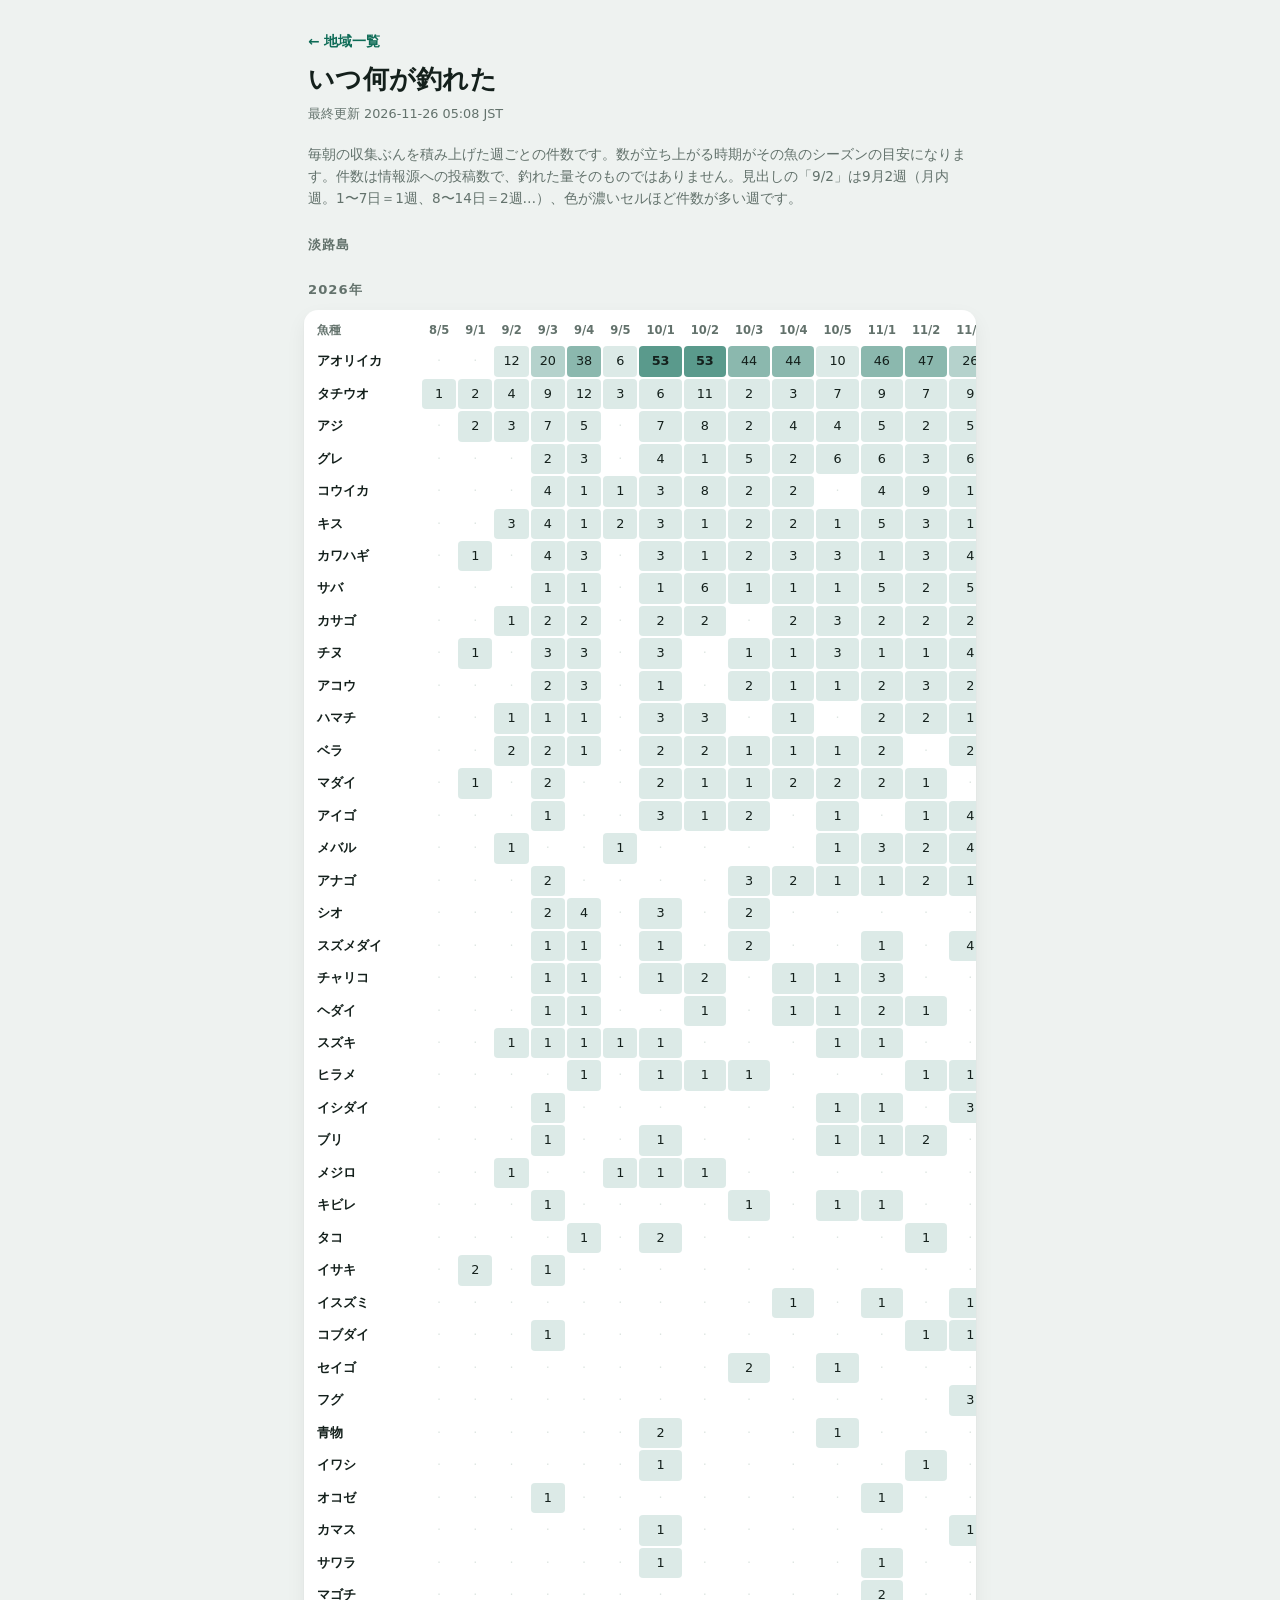
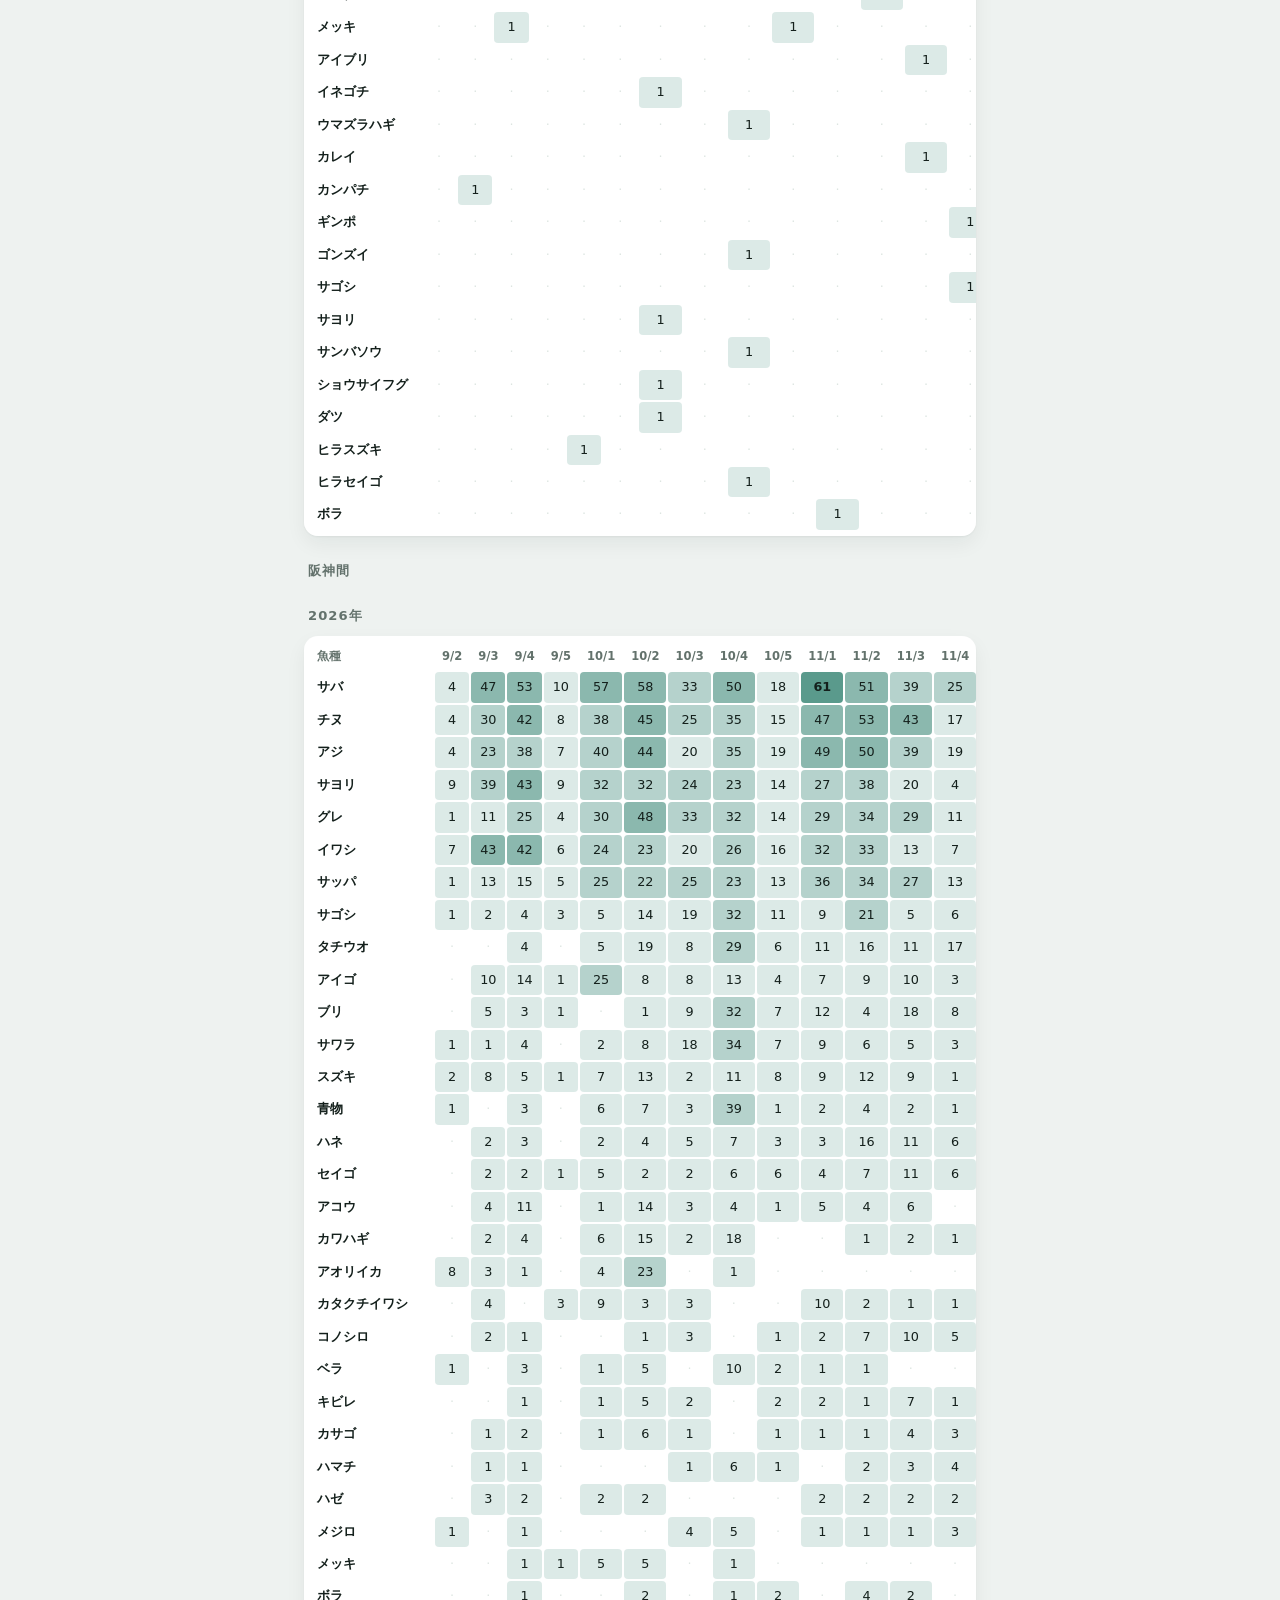
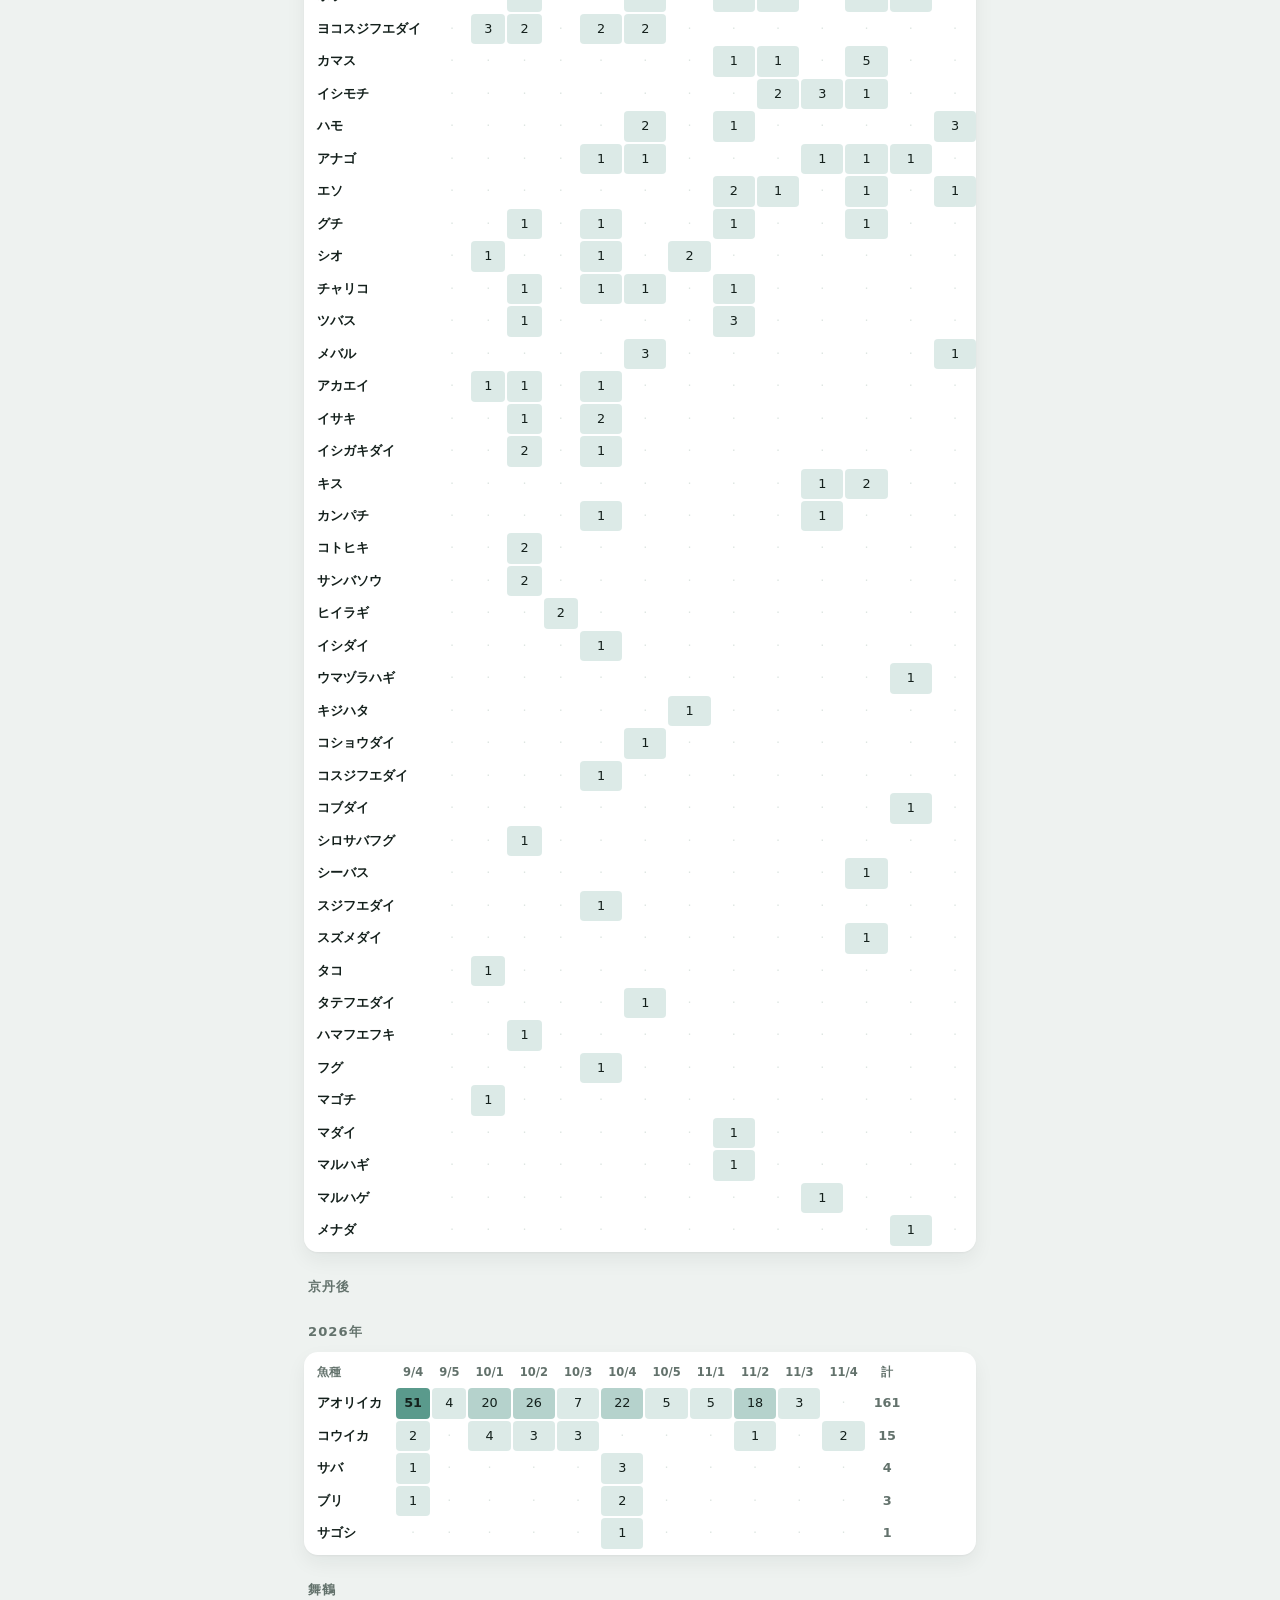
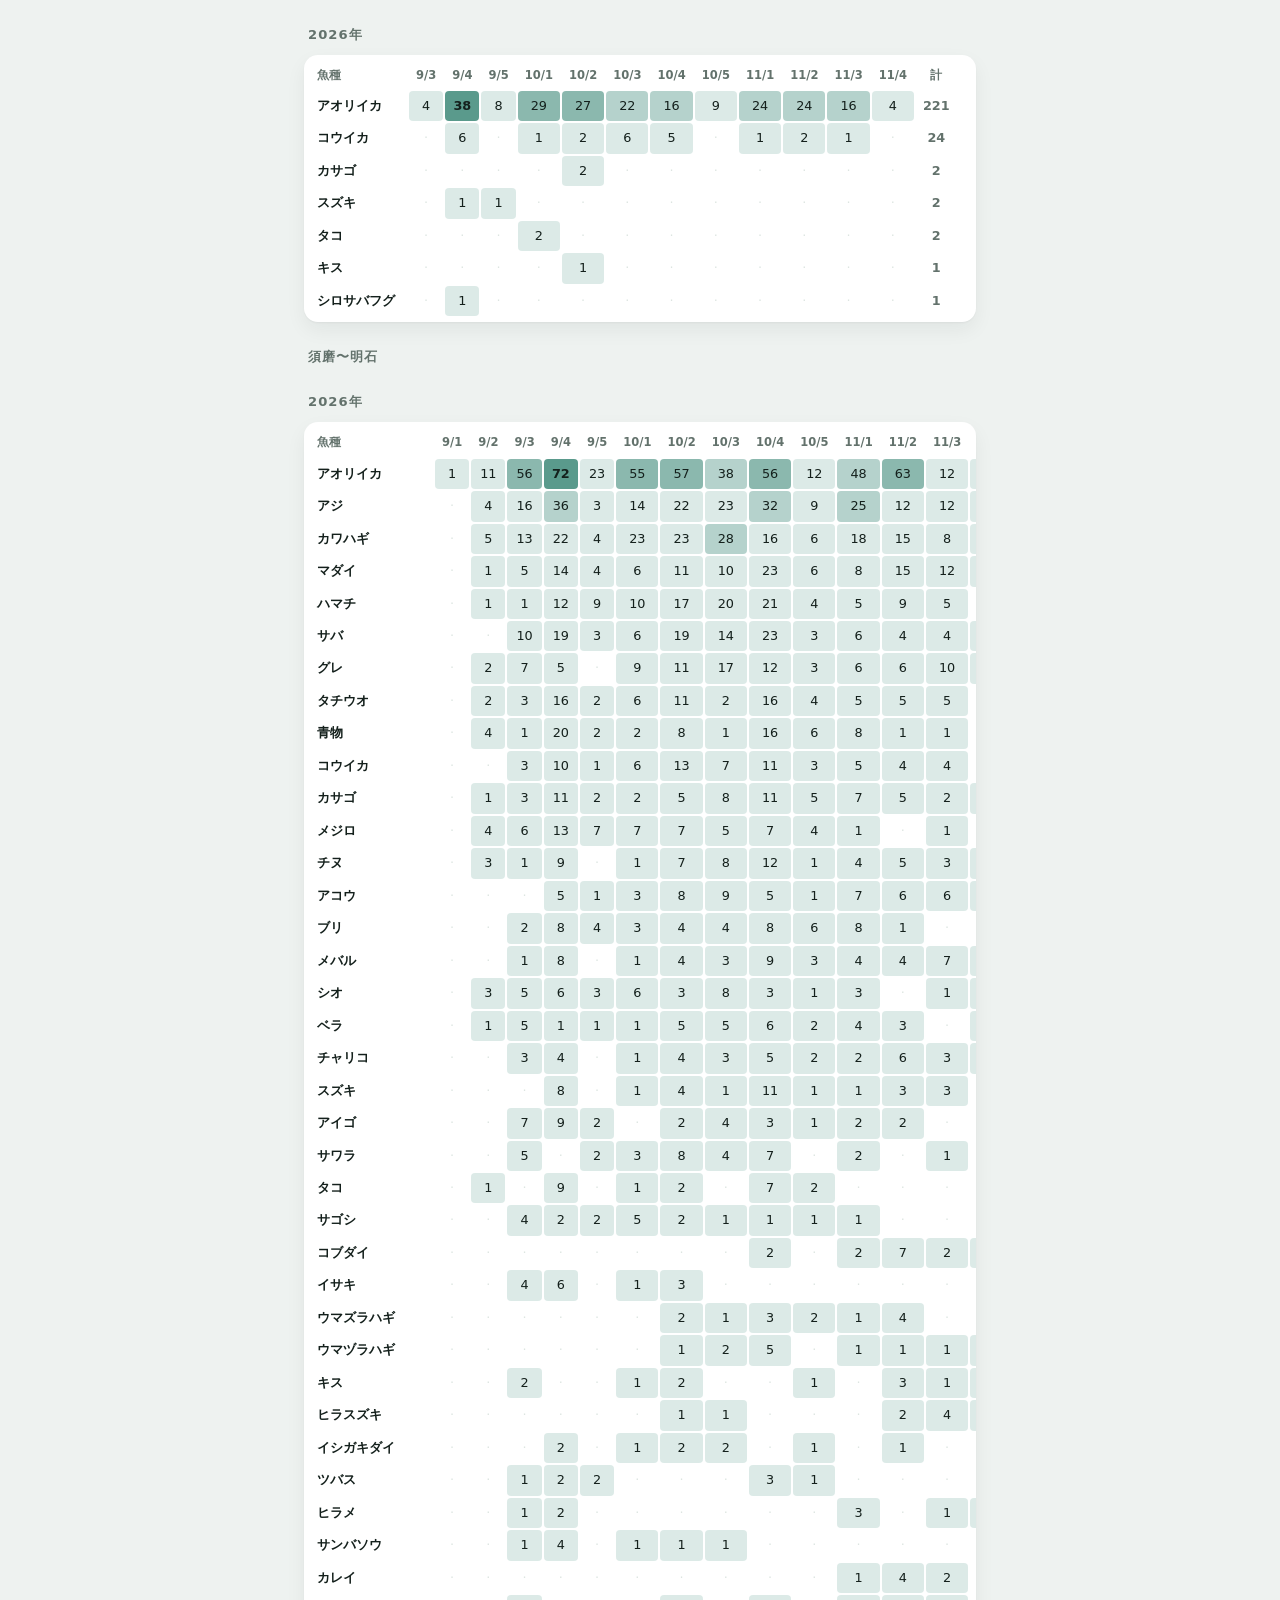
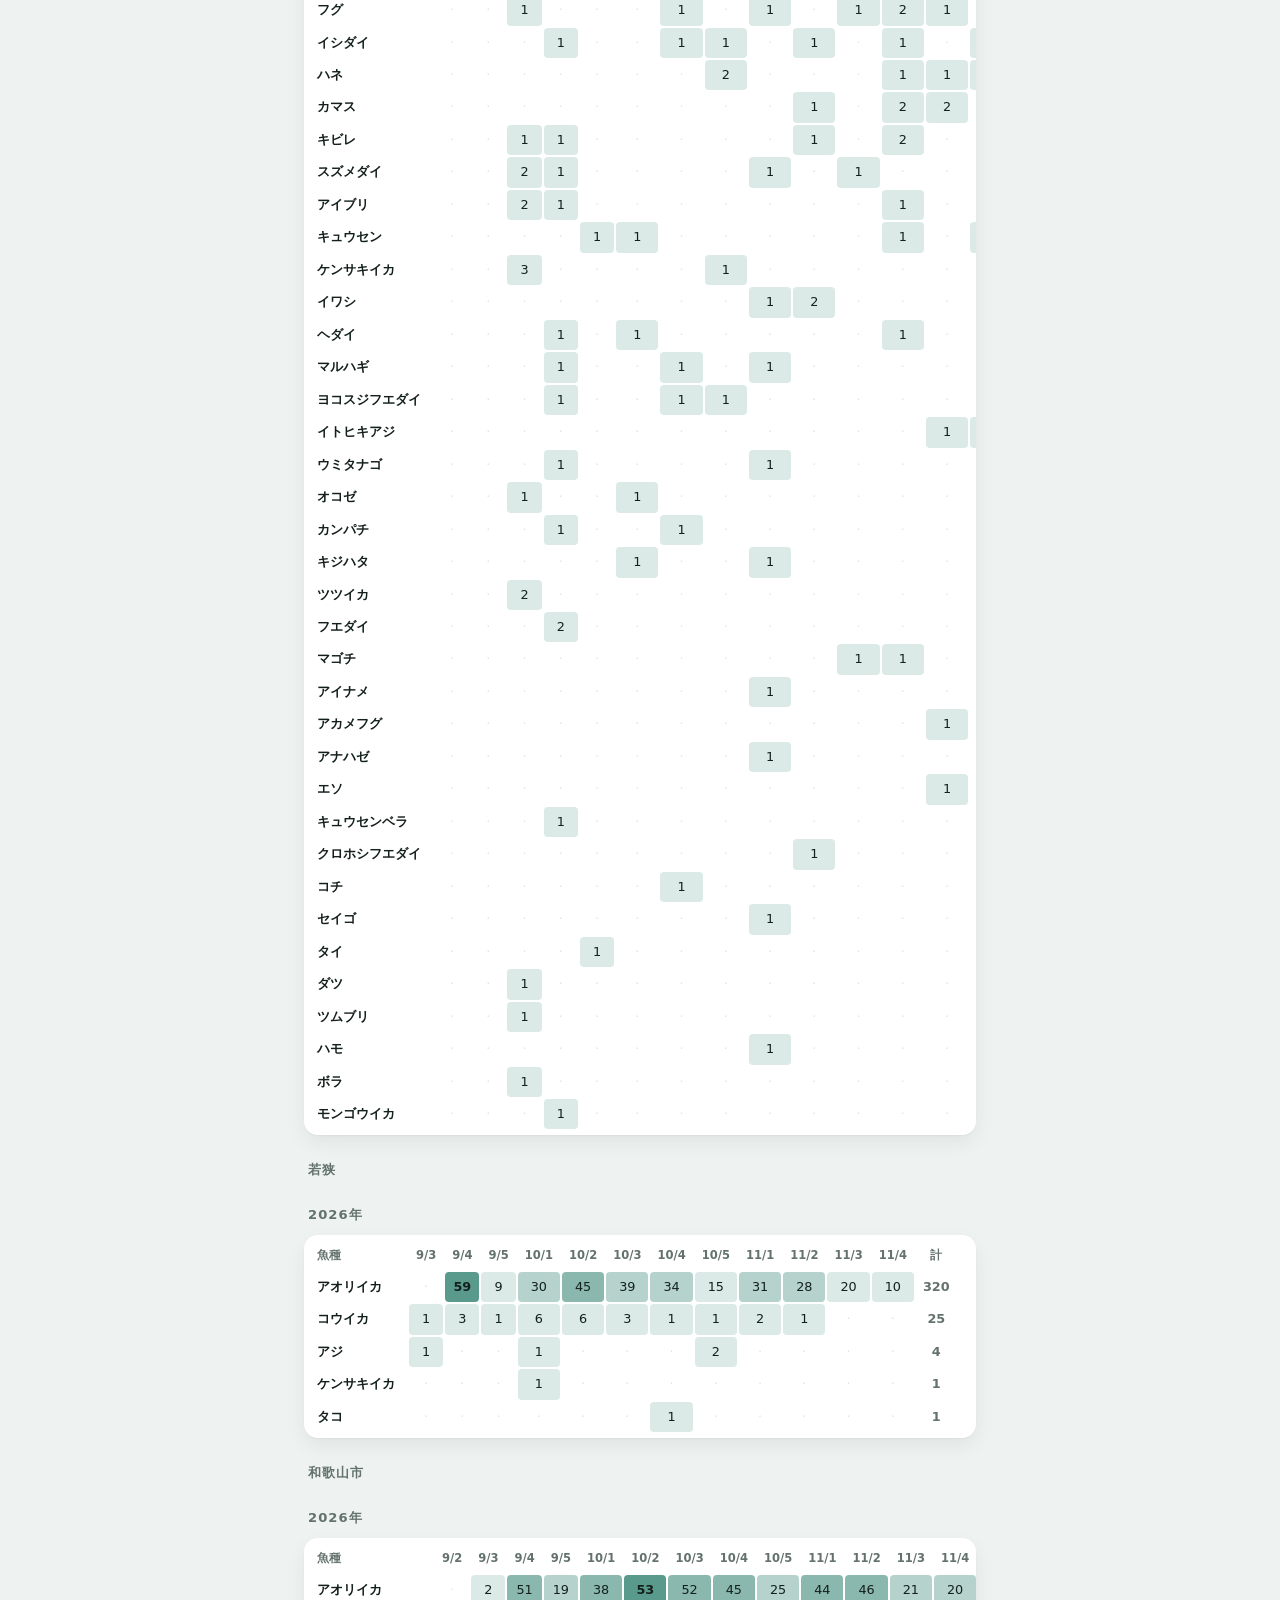
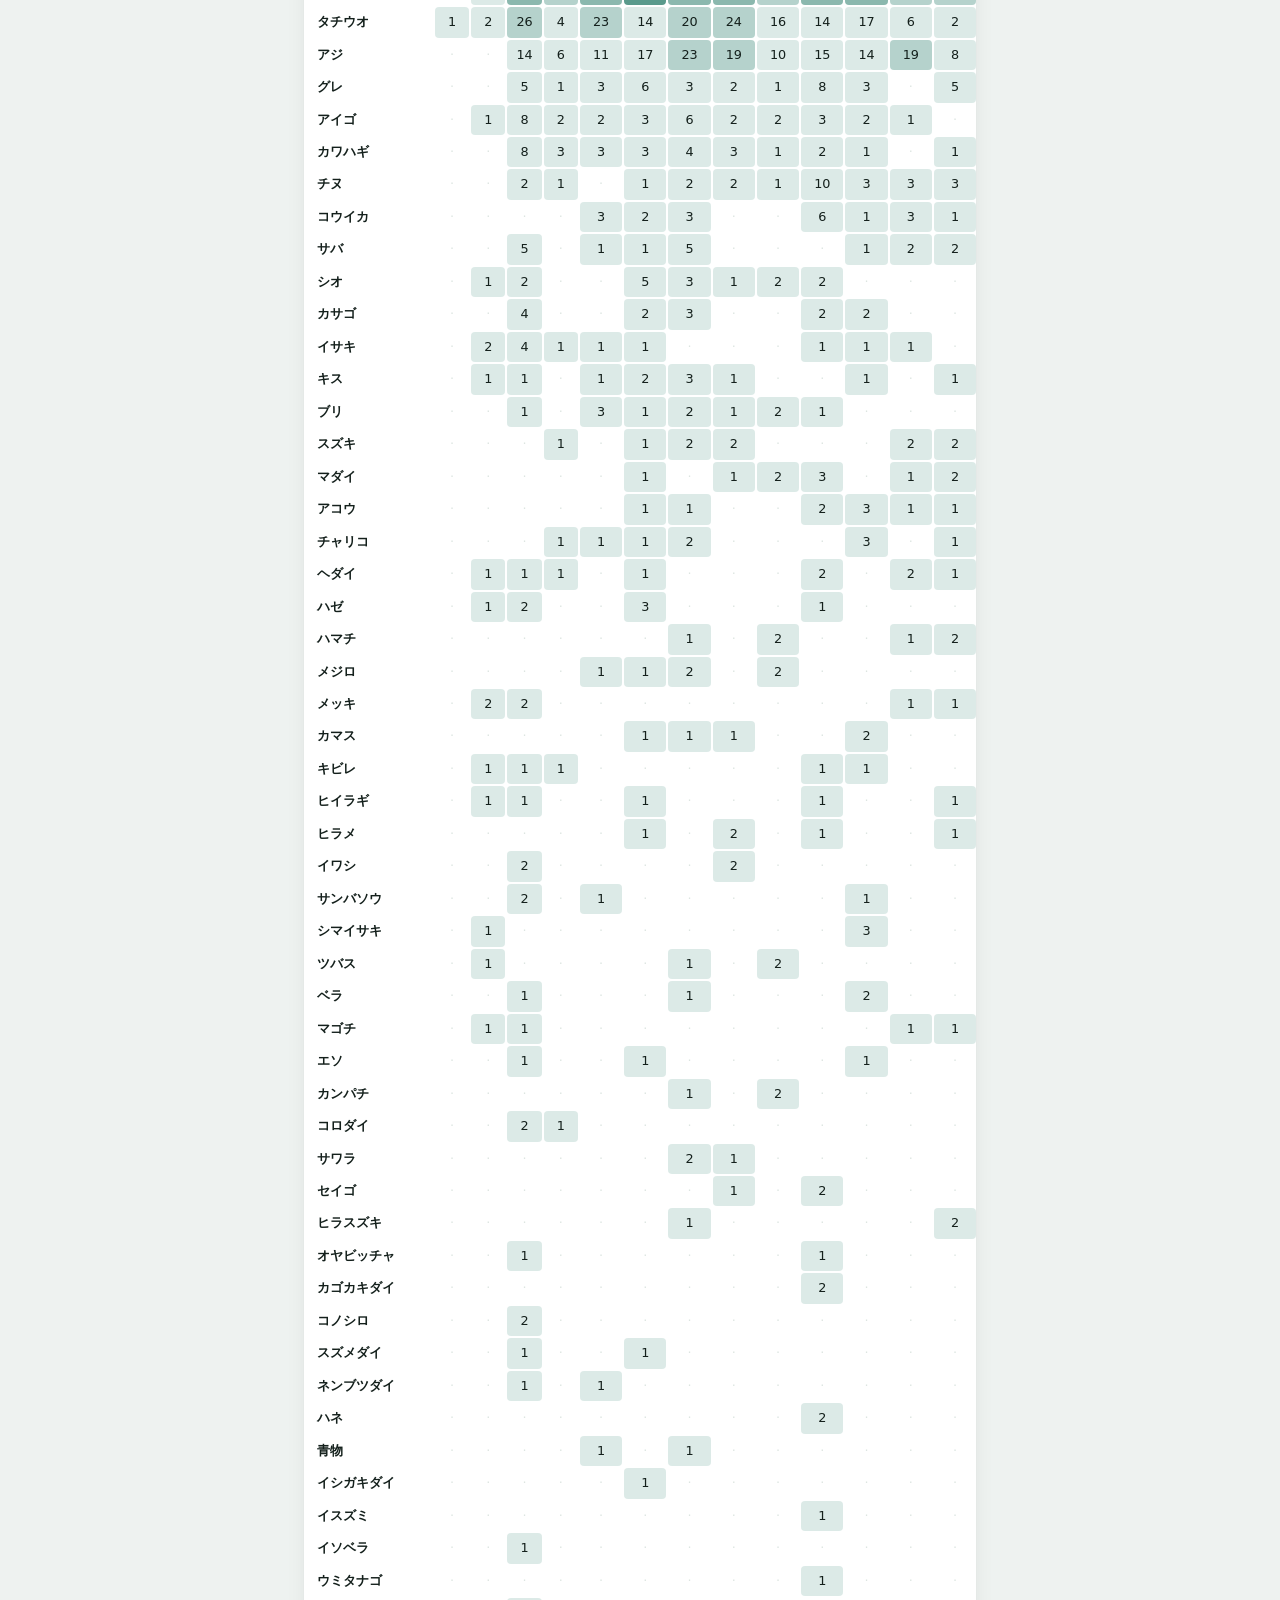
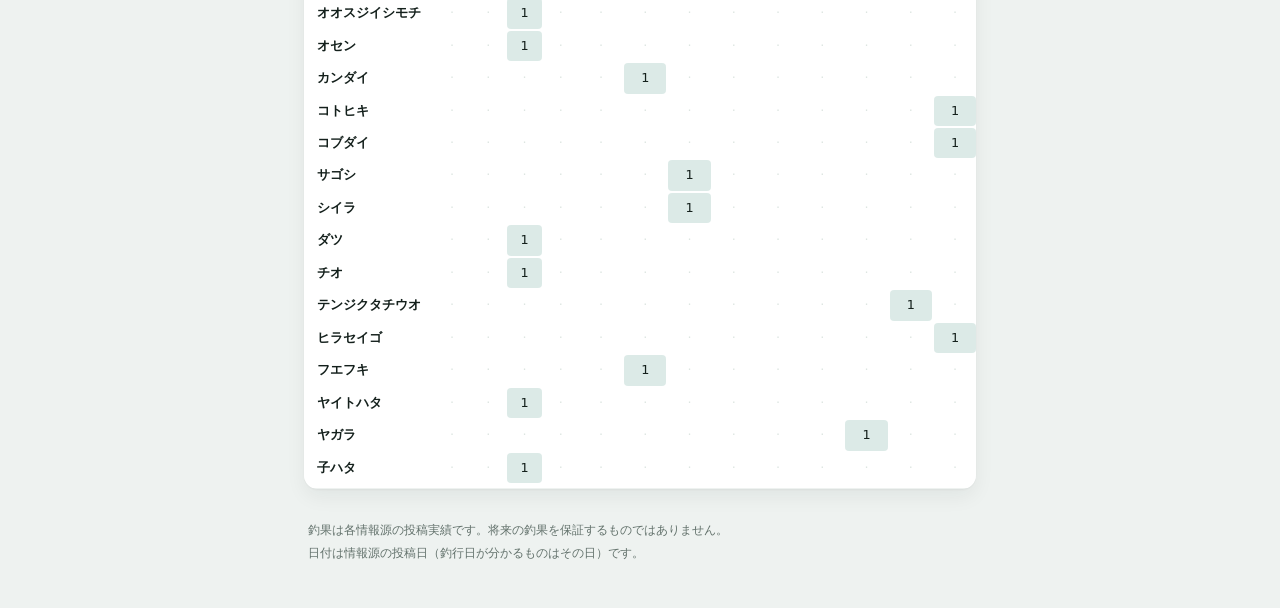
==== commit ec115c82: "report: 釣果サマリを更新" ====
--- a/stats.html
+++ b/stats.html
@@ -1 +1 @@
-<!doctype html><html lang="ja"><head><meta charset="utf-8"><meta name="viewport" content="width=device-width,initial-scale=1"><meta name="color-scheme" content="light dark"><title>いつ何が釣れた</title><link rel="stylesheet" href="assets/style.css"></head><body><main><header class="top"><a class="back" href="index.html">← 地域一覧</a><h1>いつ何が釣れた</h1><p class="stamp">最終更新 2026-11-25 05:08 JST</p></header><p class="lead2">毎朝の収集ぶんを積み上げた週ごとの件数です。数が立ち上がる時期がその魚のシーズンの目安になります。件数は情報源への投稿数で、釣れた量そのものではありません。見出しの「9/2」は9月2週（月内週。1〜7日＝1週、8〜14日＝2週…）、色が濃いセルほど件数が多い週です。</p><h2 class="day">淡路島</h2><h3 class="day">2026年</h3><div class="grid-wrap"><table class="grid"><thead><tr><th scope="col">魚種</th><th scope="col">8/5</th><th scope="col">9/1</th><th scope="col">9/2</th><th scope="col">9/3</th><th scope="col">9/4</th><th scope="col">9/5</th><th scope="col">10/1</th><th scope="col">10/2</th><th scope="col">10/3</th><th scope="col">10/4</th><th scope="col">10/5</th><th scope="col">11/1</th><th scope="col">11/2</th><th scope="col">11/3</th><th scope="col">11/4</th><th scope="col" class="sum">計</th></tr></thead><tbody><tr><th scope="row">アオリイカ</th><td class="h0">·</td><td class="h0">·</td><td class="h1" title="2026年9月2週 アオリイカ 12件">12</td><td class="h2" title="2026年9月3週 アオリイカ 20件">20</td><td class="h3" title="2026年9月4週 アオリイカ 38件">38</td><td class="h1" title="2026年9月5週 アオリイカ 6件">6</td><td class="h4" title="2026年10月1週 アオリイカ 53件">53</td><td class="h4" title="2026年10月2週 アオリイカ 53件">53</td><td class="h3" title="2026年10月3週 アオリイカ 44件">44</td><td class="h3" title="2026年10月4週 アオリイカ 44件">44</td><td class="h1" title="2026年10月5週 アオリイカ 10件">10</td><td class="h3" title="2026年11月1週 アオリイカ 46件">46</td><td class="h3" title="2026年11月2週 アオリイカ 47件">47</td><td class="h2" title="2026年11月3週 アオリイカ 26件">26</td><td class="h2" title="2026年11月4週 アオリイカ 24件">24</td><td class="sum">423</td></tr><tr><th scope="row">タチウオ</th><td class="h1" title="2026年8月5週 タチウオ 1件">1</td><td class="h1" title="2026年9月1週 タチウオ 2件">2</td><td class="h1" title="2026年9月2週 タチウオ 4件">4</td><td class="h1" title="2026年9月3週 タチウオ 9件">9</td><td class="h1" title="2026年9月4週 タチウオ 12件">12</td><td class="h1" title="2026年9月5週 タチウオ 3件">3</td><td class="h1" title="2026年10月1週 タチウオ 6件">6</td><td class="h1" title="2026年10月2週 タチウオ 11件">11</td><td class="h1" title="2026年10月3週 タチウオ 2件">2</td><td class="h1" title="2026年10月4週 タチウオ 3件">3</td><td class="h1" title="2026年10月5週 タチウオ 7件">7</td><td class="h1" title="2026年11月1週 タチウオ 9件">9</td><td class="h1" title="2026年11月2週 タチウオ 7件">7</td><td class="h1" title="2026年11月3週 タチウオ 9件">9</td><td class="h1" title="2026年11月4週 タチウオ 4件">4</td><td class="sum">89</td></tr><tr><th scope="row">アジ</th><td class="h0">·</td><td class="h1" title="2026年9月1週 アジ 2件">2</td><td class="h1" title="2026年9月2週 アジ 3件">3</td><td class="h1" title="2026年9月3週 アジ 7件">7</td><td class="h1" title="2026年9月4週 アジ 5件">5</td><td class="h0">·</td><td class="h1" title="2026年10月1週 アジ 7件">7</td><td class="h1" title="2026年10月2週 アジ 8件">8</td><td class="h1" title="2026年10月3週 アジ 2件">2</td><td class="h1" title="2026年10月4週 アジ 4件">4</td><td class="h1" title="2026年10月5週 アジ 4件">4</td><td class="h1" title="2026年11月1週 アジ 5件">5</td><td class="h1" title="2026年11月2週 アジ 2件">2</td><td class="h1" title="2026年11月3週 アジ 5件">5</td><td class="h1" title="2026年11月4週 アジ 2件">2</td><td class="sum">56</td></tr><tr><th scope="row">グレ</th><td class="h0">·</td><td class="h0">·</td><td class="h0">·</td><td class="h1" title="2026年9月3週 グレ 2件">2</td><td class="h1" title="2026年9月4週 グレ 3件">3</td><td class="h0">·</td><td class="h1" title="2026年10月1週 グレ 4件">4</td><td class="h1" title="2026年10月2週 グレ 1件">1</td><td class="h1" title="2026年10月3週 グレ 5件">5</td><td class="h1" title="2026年10月4週 グレ 2件">2</td><td class="h1" title="2026年10月5週 グレ 6件">6</td><td class="h1" title="2026年11月1週 グレ 6件">6</td><td class="h1" title="2026年11月2週 グレ 3件">3</td><td class="h1" title="2026年11月3週 グレ 6件">6</td><td class="h1" title="2026年11月4週 グレ 3件">3</td><td class="sum">41</td></tr><tr><th scope="row">コウイカ</th><td class="h0">·</td><td class="h0">·</td><td class="h0">·</td><td class="h1" title="2026年9月3週 コウイカ 4件">4</td><td class="h1" title="2026年9月4週 コウイカ 1件">1</td><td class="h1" title="2026年9月5週 コウイカ 1件">1</td><td class="h1" title="2026年10月1週 コウイカ 3件">3</td><td class="h1" title="2026年10月2週 コウイカ 8件">8</td><td class="h1" title="2026年10月3週 コウイカ 2件">2</td><td class="h1" title="2026年10月4週 コウイカ 2件">2</td><td class="h0">·</td><td class="h1" title="2026年11月1週 コウイカ 4件">4</td><td class="h1" title="2026年11月2週 コウイカ 9件">9</td><td class="h1" title="2026年11月3週 コウイカ 1件">1</td><td class="h1" title="2026年11月4週 コウイカ 1件">1</td><td class="sum">36</td></tr><tr><th scope="row">キス</th><td class="h0">·</td><td class="h0">·</td><td class="h1" title="2026年9月2週 キス 3件">3</td><td class="h1" title="2026年9月3週 キス 4件">4</td><td class="h1" title="2026年9月4週 キス 1件">1</td><td class="h1" title="2026年9月5週 キス 2件">2</td><td class="h1" title="2026年10月1週 キス 3件">3</td><td class="h1" title="2026年10月2週 キス 1件">1</td><td class="h1" title="2026年10月3週 キス 2件">2</td><td class="h1" title="2026年10月4週 キス 2件">2</td><td class="h1" title="2026年10月5週 キス 1件">1</td><td class="h1" title="2026年11月1週 キス 5件">5</td><td class="h1" title="2026年11月2週 キス 3件">3</td><td class="h1" title="2026年11月3週 キス 1件">1</td><td class="h1" title="2026年11月4週 キス 1件">1</td><td class="sum">29</td></tr><tr><th scope="row">カワハギ</th><td class="h0">·</td><td class="h1" title="2026年9月1週 カワハギ 1件">1</td><td class="h0">·</td><td class="h1" title="2026年9月3週 カワハギ 4件">4</td><td class="h1" title="2026年9月4週 カワハギ 3件">3</td><td class="h0">·</td><td class="h1" title="2026年10月1週 カワハギ 3件">3</td><td class="h1" title="2026年10月2週 カワハギ 1件">1</td><td class="h1" title="2026年10月3週 カワハギ 2件">2</td><td class="h1" title="2026年10月4週 カワハギ 3件">3</td><td class="h1" title="2026年10月5週 カワハギ 3件">3</td><td class="h1" title="2026年11月1週 カワハギ 1件">1</td><td class="h1" title="2026年11月2週 カワハギ 3件">3</td><td class="h1" title="2026年11月3週 カワハギ 4件">4</td><td class="h0">·</td><td class="sum">28</td></tr><tr><th scope="row">サバ</th><td class="h0">·</td><td class="h0">·</td><td class="h0">·</td><td class="h1" title="2026年9月3週 サバ 1件">1</td><td class="h1" title="2026年9月4週 サバ 1件">1</td><td class="h0">·</td><td class="h1" title="2026年10月1週 サバ 1件">1</td><td class="h1" title="2026年10月2週 サバ 6件">6</td><td class="h1" title="2026年10月3週 サバ 1件">1</td><td class="h1" title="2026年10月4週 サバ 1件">1</td><td class="h1" title="2026年10月5週 サバ 1件">1</td><td class="h1" title="2026年11月1週 サバ 5件">5</td><td class="h1" title="2026年11月2週 サバ 2件">2</td><td class="h1" title="2026年11月3週 サバ 5件">5</td><td class="h1" title="2026年11月4週 サバ 2件">2</td><td class="sum">26</td></tr><tr><th scope="row">カサゴ</th><td class="h0">·</td><td class="h0">·</td><td class="h1" title="2026年9月2週 カサゴ 1件">1</td><td class="h1" title="2026年9月3週 カサゴ 2件">2</td><td class="h1" title="2026年9月4週 カサゴ 2件">2</td><td class="h0">·</td><td class="h1" title="2026年10月1週 カサゴ 2件">2</td><td class="h1" title="2026年10月2週 カサゴ 2件">2</td><td class="h0">·</td><td class="h1" title="2026年10月4週 カサゴ 2件">2</td><td class="h1" title="2026年10月5週 カサゴ 3件">3</td><td class="h1" title="2026年11月1週 カサゴ 2件">2</td><td class="h1" title="2026年11月2週 カサゴ 2件">2</td><td class="h1" title="2026年11月3週 カサゴ 2件">2</td><td class="h1" title="2026年11月4週 カサゴ 1件">1</td><td class="sum">21</td></tr><tr><th scope="row">チヌ</th><td class="h0">·</td><td class="h1" title="2026年9月1週 チヌ 1件">1</td><td class="h0">·</td><td class="h1" title="2026年9月3週 チヌ 3件">3</td><td class="h1" title="2026年9月4週 チヌ 3件">3</td><td class="h0">·</td><td class="h1" title="2026年10月1週 チヌ 3件">3</td><td class="h0">·</td><td class="h1" title="2026年10月3週 チヌ 1件">1</td><td class="h1" title="2026年10月4週 チヌ 1件">1</td><td class="h1" title="2026年10月5週 チヌ 3件">3</td><td class="h1" title="2026年11月1週 チヌ 1件">1</td><td class="h1" title="2026年11月2週 チヌ 1件">1</td><td class="h1" title="2026年11月3週 チヌ 4件">4</td><td class="h0">·</td><td class="sum">21</td></tr><tr><th scope="row">アコウ</th><td class="h0">·</td><td class="h0">·</td><td class="h0">·</td><td class="h1" title="2026年9月3週 アコウ 2件">2</td><td class="h1" title="2026年9月4週 アコウ 3件">3</td><td class="h0">·</td><td class="h1" title="2026年10月1週 アコウ 1件">1</td><td class="h0">·</td><td class="h1" title="2026年10月3週 アコウ 2件">2</td><td class="h1" title="2026年10月4週 アコウ 1件">1</td><td class="h1" title="2026年10月5週 アコウ 1件">1</td><td class="h1" title="2026年11月1週 アコウ 2件">2</td><td class="h1" title="2026年11月2週 アコウ 3件">3</td><td class="h1" title="2026年11月3週 アコウ 2件">2</td><td class="h0">·</td><td class="sum">17</td></tr><tr><th scope="row">ハマチ</th><td class="h0">·</td><td class="h0">·</td><td class="h1" title="2026年9月2週 ハマチ 1件">1</td><td class="h1" title="2026年9月3週 ハマチ 1件">1</td><td class="h1" title="2026年9月4週 ハマチ 1件">1</td><td class="h0">·</td><td class="h1" title="2026年10月1週 ハマチ 3件">3</td><td class="h1" title="2026年10月2週 ハマチ 3件">3</td><td class="h0">·</td><td class="h1" title="2026年10月4週 ハマチ 1件">1</td><td class="h0">·</td><td class="h1" title="2026年11月1週 ハマチ 2件">2</td><td class="h1" title="2026年11月2週 ハマチ 2件">2</td><td class="h1" title="2026年11月3週 ハマチ 1件">1</td><td class="h1" title="2026年11月4週 ハマチ 1件">1</td><td class="sum">16</td></tr><tr><th scope="row">ベラ</th><td class="h0">·</td><td class="h0">·</td><td class="h1" title="2026年9月2週 ベラ 2件">2</td><td class="h1" title="2026年9月3週 ベラ 2件">2</td><td class="h1" title="2026年9月4週 ベラ 1件">1</td><td class="h0">·</td><td class="h1" title="2026年10月1週 ベラ 2件">2</td><td class="h1" title="2026年10月2週 ベラ 2件">2</td><td class="h1" title="2026年10月3週 ベラ 1件">1</td><td class="h1" title="2026年10月4週 ベラ 1件">1</td><td class="h1" title="2026年10月5週 ベラ 1件">1</td><td class="h1" title="2026年11月1週 ベラ 2件">2</td><td class="h0">·</td><td class="h1" title="2026年11月3週 ベラ 2件">2</td><td class="h0">·</td><td class="sum">16</td></tr><tr><th scope="row">マダイ</th><td class="h0">·</td><td class="h1" title="2026年9月1週 マダイ 1件">1</td><td class="h0">·</td><td class="h1" title="2026年9月3週 マダイ 2件">2</td><td class="h0">·</td><td class="h0">·</td><td class="h1" title="2026年10月1週 マダイ 2件">2</td><td class="h1" title="2026年10月2週 マダイ 1件">1</td><td class="h1" title="2026年10月3週 マダイ 1件">1</td><td class="h1" title="2026年10月4週 マダイ 2件">2</td><td class="h1" title="2026年10月5週 マダイ 2件">2</td><td class="h1" title="2026年11月1週 マダイ 2件">2</td><td class="h1" title="2026年11月2週 マダイ 1件">1</td><td class="h0">·</td><td class="h1" title="2026年11月4週 マダイ 2件">2</td><td class="sum">16</td></tr><tr><th scope="row">アイゴ</th><td class="h0">·</td><td class="h0">·</td><td class="h0">·</td><td class="h1" title="2026年9月3週 アイゴ 1件">1</td><td class="h0">·</td><td class="h0">·</td><td class="h1" title="2026年10月1週 アイゴ 3件">3</td><td class="h1" title="2026年10月2週 アイゴ 1件">1</td><td class="h1" title="2026年10月3週 アイゴ 2件">2</td><td class="h0">·</td><td class="h1" title="2026年10月5週 アイゴ 1件">1</td><td class="h0">·</td><td class="h1" title="2026年11月2週 アイゴ 1件">1</td><td class="h1" title="2026年11月3週 アイゴ 4件">4</td><td class="h0">·</td><td class="sum">13</td></tr><tr><th scope="row">メバル</th><td class="h0">·</td><td class="h0">·</td><td class="h1" title="2026年9月2週 メバル 1件">1</td><td class="h0">·</td><td class="h0">·</td><td class="h1" title="2026年9月5週 メバル 1件">1</td><td class="h0">·</td><td class="h0">·</td><td class="h0">·</td><td class="h0">·</td><td class="h1" title="2026年10月5週 メバル 1件">1</td><td class="h1" title="2026年11月1週 メバル 3件">3</td><td class="h1" title="2026年11月2週 メバル 2件">2</td><td class="h1" title="2026年11月3週 メバル 4件">4</td><td class="h1" title="2026年11月4週 メバル 1件">1</td><td class="sum">13</td></tr><tr><th scope="row">アナゴ</th><td class="h0">·</td><td class="h0">·</td><td class="h0">·</td><td class="h1" title="2026年9月3週 アナゴ 2件">2</td><td class="h0">·</td><td class="h0">·</td><td class="h0">·</td><td class="h0">·</td><td class="h1" title="2026年10月3週 アナゴ 3件">3</td><td class="h1" title="2026年10月4週 アナゴ 2件">2</td><td class="h1" title="2026年10月5週 アナゴ 1件">1</td><td class="h1" title="2026年11月1週 アナゴ 1件">1</td><td class="h1" title="2026年11月2週 アナゴ 2件">2</td><td class="h1" title="2026年11月3週 アナゴ 1件">1</td><td class="h0">·</td><td class="sum">12</td></tr><tr><th scope="row">シオ</th><td class="h0">·</td><td class="h0">·</td><td class="h0">·</td><td class="h1" title="2026年9月3週 シオ 2件">2</td><td class="h1" title="2026年9月4週 シオ 4件">4</td><td class="h0">·</td><td class="h1" title="2026年10月1週 シオ 3件">3</td><td class="h0">·</td><td class="h1" title="2026年10月3週 シオ 2件">2</td><td class="h0">·</td><td class="h0">·</td><td class="h0">·</td><td class="h0">·</td><td class="h0">·</td><td class="h1" title="2026年11月4週 シオ 1件">1</td><td class="sum">12</td></tr><tr><th scope="row">スズメダイ</th><td class="h0">·</td><td class="h0">·</td><td class="h0">·</td><td class="h1" title="2026年9月3週 スズメダイ 1件">1</td><td class="h1" title="2026年9月4週 スズメダイ 1件">1</td><td class="h0">·</td><td class="h1" title="2026年10月1週 スズメダイ 1件">1</td><td class="h0">·</td><td class="h1" title="2026年10月3週 スズメダイ 2件">2</td><td class="h0">·</td><td class="h0">·</td><td class="h1" title="2026年11月1週 スズメダイ 1件">1</td><td class="h0">·</td><td class="h1" title="2026年11月3週 スズメダイ 4件">4</td><td class="h0">·</td><td class="sum">10</td></tr><tr><th scope="row">チャリコ</th><td class="h0">·</td><td class="h0">·</td><td class="h0">·</td><td class="h1" title="2026年9月3週 チャリコ 1件">1</td><td class="h1" title="2026年9月4週 チャリコ 1件">1</td><td class="h0">·</td><td class="h1" title="2026年10月1週 チャリコ 1件">1</td><td class="h1" title="2026年10月2週 チャリコ 2件">2</td><td class="h0">·</td><td class="h1" title="2026年10月4週 チャリコ 1件">1</td><td class="h1" title="2026年10月5週 チャリコ 1件">1</td><td class="h1" title="2026年11月1週 チャリコ 3件">3</td><td class="h0">·</td><td class="h0">·</td><td class="h0">·</td><td class="sum">10</td></tr><tr><th scope="row">ヘダイ</th><td class="h0">·</td><td class="h0">·</td><td class="h0">·</td><td class="h1" title="2026年9月3週 ヘダイ 1件">1</td><td class="h1" title="2026年9月4週 ヘダイ 1件">1</td><td class="h0">·</td><td class="h0">·</td><td class="h1" title="2026年10月2週 ヘダイ 1件">1</td><td class="h0">·</td><td class="h1" title="2026年10月4週 ヘダイ 1件">1</td><td class="h1" title="2026年10月5週 ヘダイ 1件">1</td><td class="h1" title="2026年11月1週 ヘダイ 2件">2</td><td class="h1" title="2026年11月2週 ヘダイ 1件">1</td><td class="h0">·</td><td class="h0">·</td><td class="sum">8</td></tr><tr><th scope="row">スズキ</th><td class="h0">·</td><td class="h0">·</td><td class="h1" title="2026年9月2週 スズキ 1件">1</td><td class="h1" title="2026年9月3週 スズキ 1件">1</td><td class="h1" title="2026年9月4週 スズキ 1件">1</td><td class="h1" title="2026年9月5週 スズキ 1件">1</td><td class="h1" title="2026年10月1週 スズキ 1件">1</td><td class="h0">·</td><td class="h0">·</td><td class="h0">·</td><td class="h1" title="2026年10月5週 スズキ 1件">1</td><td class="h1" title="2026年11月1週 スズキ 1件">1</td><td class="h0">·</td><td class="h0">·</td><td class="h0">·</td><td class="sum">7</td></tr><tr><th scope="row">ヒラメ</th><td class="h0">·</td><td class="h0">·</td><td class="h0">·</td><td class="h0">·</td><td class="h1" title="2026年9月4週 ヒラメ 1件">1</td><td class="h0">·</td><td class="h1" title="2026年10月1週 ヒラメ 1件">1</td><td class="h1" title="2026年10月2週 ヒラメ 1件">1</td><td class="h1" title="2026年10月3週 ヒラメ 1件">1</td><td class="h0">·</td><td class="h0">·</td><td class="h0">·</td><td class="h1" title="2026年11月2週 ヒラメ 1件">1</td><td class="h1" title="2026年11月3週 ヒラメ 1件">1</td><td class="h1" title="2026年11月4週 ヒラメ 1件">1</td><td class="sum">7</td></tr><tr><th scope="row">イシダイ</th><td class="h0">·</td><td class="h0">·</td><td class="h0">·</td><td class="h1" title="2026年9月3週 イシダイ 1件">1</td><td class="h0">·</td><td class="h0">·</td><td class="h0">·</td><td class="h0">·</td><td class="h0">·</td><td class="h0">·</td><td class="h1" title="2026年10月5週 イシダイ 1件">1</td><td class="h1" title="2026年11月1週 イシダイ 1件">1</td><td class="h0">·</td><td class="h1" title="2026年11月3週 イシダイ 3件">3</td><td class="h0">·</td><td class="sum">6</td></tr><tr><th scope="row">ブリ</th><td class="h0">·</td><td class="h0">·</td><td class="h0">·</td><td class="h1" title="2026年9月3週 ブリ 1件">1</td><td class="h0">·</td><td class="h0">·</td><td class="h1" title="2026年10月1週 ブリ 1件">1</td><td class="h0">·</td><td class="h0">·</td><td class="h0">·</td><td class="h1" title="2026年10月5週 ブリ 1件">1</td><td class="h1" title="2026年11月1週 ブリ 1件">1</td><td class="h1" title="2026年11月2週 ブリ 2件">2</td><td class="h0">·</td><td class="h0">·</td><td class="sum">6</td></tr><tr><th scope="row">メジロ</th><td class="h0">·</td><td class="h0">·</td><td class="h1" title="2026年9月2週 メジロ 1件">1</td><td class="h0">·</td><td class="h0">·</td><td class="h1" title="2026年9月5週 メジロ 1件">1</td><td class="h1" title="2026年10月1週 メジロ 1件">1</td><td class="h1" title="2026年10月2週 メジロ 1件">1</td><td class="h0">·</td><td class="h0">·</td><td class="h0">·</td><td class="h0">·</td><td class="h0">·</td><td class="h0">·</td><td class="h1" title="2026年11月4週 メジロ 1件">1</td><td class="sum">5</td></tr><tr><th scope="row">キビレ</th><td class="h0">·</td><td class="h0">·</td><td class="h0">·</td><td class="h1" title="2026年9月3週 キビレ 1件">1</td><td class="h0">·</td><td class="h0">·</td><td class="h0">·</td><td class="h0">·</td><td class="h1" title="2026年10月3週 キビレ 1件">1</td><td class="h0">·</td><td class="h1" title="2026年10月5週 キビレ 1件">1</td><td class="h1" title="2026年11月1週 キビレ 1件">1</td><td class="h0">·</td><td class="h0">·</td><td class="h0">·</td><td class="sum">4</td></tr><tr><th scope="row">タコ</th><td class="h0">·</td><td class="h0">·</td><td class="h0">·</td><td class="h0">·</td><td class="h1" title="2026年9月4週 タコ 1件">1</td><td class="h0">·</td><td class="h1" title="2026年10月1週 タコ 2件">2</td><td class="h0">·</td><td class="h0">·</td><td class="h0">·</td><td class="h0">·</td><td class="h0">·</td><td class="h1" title="2026年11月2週 タコ 1件">1</td><td class="h0">·</td><td class="h0">·</td><td class="sum">4</td></tr><tr><th scope="row">イサキ</th><td class="h0">·</td><td class="h1" title="2026年9月1週 イサキ 2件">2</td><td class="h0">·</td><td class="h1" title="2026年9月3週 イサキ 1件">1</td><td class="h0">·</td><td class="h0">·</td><td class="h0">·</td><td class="h0">·</td><td class="h0">·</td><td class="h0">·</td><td class="h0">·</td><td class="h0">·</td><td class="h0">·</td><td class="h0">·</td><td class="h0">·</td><td class="sum">3</td></tr><tr><th scope="row">イスズミ</th><td class="h0">·</td><td class="h0">·</td><td class="h0">·</td><td class="h0">·</td><td class="h0">·</td><td class="h0">·</td><td class="h0">·</td><td class="h0">·</td><td class="h0">·</td><td class="h1" title="2026年10月4週 イスズミ 1件">1</td><td class="h0">·</td><td class="h1" title="2026年11月1週 イスズミ 1件">1</td><td class="h0">·</td><td class="h1" title="2026年11月3週 イスズミ 1件">1</td><td class="h0">·</td><td class="sum">3</td></tr><tr><th scope="row">コブダイ</th><td class="h0">·</td><td class="h0">·</td><td class="h0">·</td><td class="h1" title="2026年9月3週 コブダイ 1件">1</td><td class="h0">·</td><td class="h0">·</td><td class="h0">·</td><td class="h0">·</td><td class="h0">·</td><td class="h0">·</td><td class="h0">·</td><td class="h0">·</td><td class="h1" title="2026年11月2週 コブダイ 1件">1</td><td class="h1" title="2026年11月3週 コブダイ 1件">1</td><td class="h0">·</td><td class="sum">3</td></tr><tr><th scope="row">セイゴ</th><td class="h0">·</td><td class="h0">·</td><td class="h0">·</td><td class="h0">·</td><td class="h0">·</td><td class="h0">·</td><td class="h0">·</td><td class="h0">·</td><td class="h1" title="2026年10月3週 セイゴ 2件">2</td><td class="h0">·</td><td class="h1" title="2026年10月5週 セイゴ 1件">1</td><td class="h0">·</td><td class="h0">·</td><td class="h0">·</td><td class="h0">·</td><td class="sum">3</td></tr><tr><th scope="row">フグ</th><td class="h0">·</td><td class="h0">·</td><td class="h0">·</td><td class="h0">·</td><td class="h0">·</td><td class="h0">·</td><td class="h0">·</td><td class="h0">·</td><td class="h0">·</td><td class="h0">·</td><td class="h0">·</td><td class="h0">·</td><td class="h0">·</td><td class="h1" title="2026年11月3週 フグ 3件">3</td><td class="h0">·</td><td class="sum">3</td></tr><tr><th scope="row">青物</th><td class="h0">·</td><td class="h0">·</td><td class="h0">·</td><td class="h0">·</td><td class="h0">·</td><td class="h0">·</td><td class="h1" title="2026年10月1週 青物 2件">2</td><td class="h0">·</td><td class="h0">·</td><td class="h0">·</td><td class="h1" title="2026年10月5週 青物 1件">1</td><td class="h0">·</td><td class="h0">·</td><td class="h0">·</td><td class="h0">·</td><td class="sum">3</td></tr><tr><th scope="row">イワシ</th><td class="h0">·</td><td class="h0">·</td><td class="h0">·</td><td class="h0">·</td><td class="h0">·</td><td class="h0">·</td><td class="h1" title="2026年10月1週 イワシ 1件">1</td><td class="h0">·</td><td class="h0">·</td><td class="h0">·</td><td class="h0">·</td><td class="h0">·</td><td class="h1" title="2026年11月2週 イワシ 1件">1</td><td class="h0">·</td><td class="h0">·</td><td class="sum">2</td></tr><tr><th scope="row">オコゼ</th><td class="h0">·</td><td class="h0">·</td><td class="h0">·</td><td class="h1" title="2026年9月3週 オコゼ 1件">1</td><td class="h0">·</td><td class="h0">·</td><td class="h0">·</td><td class="h0">·</td><td class="h0">·</td><td class="h0">·</td><td class="h0">·</td><td class="h1" title="2026年11月1週 オコゼ 1件">1</td><td class="h0">·</td><td class="h0">·</td><td class="h0">·</td><td class="sum">2</td></tr><tr><th scope="row">カマス</th><td class="h0">·</td><td class="h0">·</td><td class="h0">·</td><td class="h0">·</td><td class="h0">·</td><td class="h0">·</td><td class="h1" title="2026年10月1週 カマス 1件">1</td><td class="h0">·</td><td class="h0">·</td><td class="h0">·</td><td class="h0">·</td><td class="h0">·</td><td class="h0">·</td><td class="h1" title="2026年11月3週 カマス 1件">1</td><td class="h0">·</td><td class="sum">2</td></tr><tr><th scope="row">サワラ</th><td class="h0">·</td><td class="h0">·</td><td class="h0">·</td><td class="h0">·</td><td class="h0">·</td><td class="h0">·</td><td class="h1" title="2026年10月1週 サワラ 1件">1</td><td class="h0">·</td><td class="h0">·</td><td class="h0">·</td><td class="h0">·</td><td class="h1" title="2026年11月1週 サワラ 1件">1</td><td class="h0">·</td><td class="h0">·</td><td class="h0">·</td><td class="sum">2</td></tr><tr><th scope="row">マゴチ</th><td class="h0">·</td><td class="h0">·</td><td class="h0">·</td><td class="h0">·</td><td class="h0">·</td><td class="h0">·</td><td class="h0">·</td><td class="h0">·</td><td class="h0">·</td><td class="h0">·</td><td class="h0">·</td><td class="h1" title="2026年11月1週 マゴチ 2件">2</td><td class="h0">·</td><td class="h0">·</td><td class="h0">·</td><td class="sum">2</td></tr><tr><th scope="row">メッキ</th><td class="h0">·</td><td class="h0">·</td><td class="h1" title="2026年9月2週 メッキ 1件">1</td><td class="h0">·</td><td class="h0">·</td><td class="h0">·</td><td class="h0">·</td><td class="h0">·</td><td class="h0">·</td><td class="h1" title="2026年10月4週 メッキ 1件">1</td><td class="h0">·</td><td class="h0">·</td><td class="h0">·</td><td class="h0">·</td><td class="h0">·</td><td class="sum">2</td></tr><tr><th scope="row">アイブリ</th><td class="h0">·</td><td class="h0">·</td><td class="h0">·</td><td class="h0">·</td><td class="h0">·</td><td class="h0">·</td><td class="h0">·</td><td class="h0">·</td><td class="h0">·</td><td class="h0">·</td><td class="h0">·</td><td class="h0">·</td><td class="h1" title="2026年11月2週 アイブリ 1件">1</td><td class="h0">·</td><td class="h0">·</td><td class="sum">1</td></tr><tr><th scope="row">イネゴチ</th><td class="h0">·</td><td class="h0">·</td><td class="h0">·</td><td class="h0">·</td><td class="h0">·</td><td class="h0">·</td><td class="h1" title="2026年10月1週 イネゴチ 1件">1</td><td class="h0">·</td><td class="h0">·</td><td class="h0">·</td><td class="h0">·</td><td class="h0">·</td><td class="h0">·</td><td class="h0">·</td><td class="h0">·</td><td class="sum">1</td></tr><tr><th scope="row">ウマズラハギ</th><td class="h0">·</td><td class="h0">·</td><td class="h0">·</td><td class="h0">·</td><td class="h0">·</td><td class="h0">·</td><td class="h0">·</td><td class="h0">·</td><td class="h1" title="2026年10月3週 ウマズラハギ 1件">1</td><td class="h0">·</td><td class="h0">·</td><td class="h0">·</td><td class="h0">·</td><td class="h0">·</td><td class="h0">·</td><td class="sum">1</td></tr><tr><th scope="row">カレイ</th><td class="h0">·</td><td class="h0">·</td><td class="h0">·</td><td class="h0">·</td><td class="h0">·</td><td class="h0">·</td><td class="h0">·</td><td class="h0">·</td><td class="h0">·</td><td class="h0">·</td><td class="h0">·</td><td class="h0">·</td><td class="h1" title="2026年11月2週 カレイ 1件">1</td><td class="h0">·</td><td class="h0">·</td><td class="sum">1</td></tr><tr><th scope="row">カンパチ</th><td class="h0">·</td><td class="h1" title="2026年9月1週 カンパチ 1件">1</td><td class="h0">·</td><td class="h0">·</td><td class="h0">·</td><td class="h0">·</td><td class="h0">·</td><td class="h0">·</td><td class="h0">·</td><td class="h0">·</td><td class="h0">·</td><td class="h0">·</td><td class="h0">·</td><td class="h0">·</td><td class="h0">·</td><td class="sum">1</td></tr><tr><th scope="row">ギンポ</th><td class="h0">·</td><td class="h0">·</td><td class="h0">·</td><td class="h0">·</td><td class="h0">·</td><td class="h0">·</td><td class="h0">·</td><td class="h0">·</td><td class="h0">·</td><td class="h0">·</td><td class="h0">·</td><td class="h0">·</td><td class="h0">·</td><td class="h1" title="2026年11月3週 ギンポ 1件">1</td><td class="h0">·</td><td class="sum">1</td></tr><tr><th scope="row">ゴンズイ</th><td class="h0">·</td><td class="h0">·</td><td class="h0">·</td><td class="h0">·</td><td class="h0">·</td><td class="h0">·</td><td class="h0">·</td><td class="h0">·</td><td class="h1" title="2026年10月3週 ゴンズイ 1件">1</td><td class="h0">·</td><td class="h0">·</td><td class="h0">·</td><td class="h0">·</td><td class="h0">·</td><td class="h0">·</td><td class="sum">1</td></tr><tr><th scope="row">サゴシ</th><td class="h0">·</td><td class="h0">·</td><td class="h0">·</td><td class="h0">·</td><td class="h0">·</td><td class="h0">·</td><td class="h0">·</td><td class="h0">·</td><td class="h0">·</td><td class="h0">·</td><td class="h0">·</td><td class="h0">·</td><td class="h0">·</td><td class="h1" title="2026年11月3週 サゴシ 1件">1</td><td class="h0">·</td><td class="sum">1</td></tr><tr><th scope="row">サヨリ</th><td class="h0">·</td><td class="h0">·</td><td class="h0">·</td><td class="h0">·</td><td class="h0">·</td><td class="h0">·</td><td class="h1" title="2026年10月1週 サヨリ 1件">1</td><td class="h0">·</td><td class="h0">·</td><td class="h0">·</td><td class="h0">·</td><td class="h0">·</td><td class="h0">·</td><td class="h0">·</td><td class="h0">·</td><td class="sum">1</td></tr><tr><th scope="row">サンバソウ</th><td class="h0">·</td><td class="h0">·</td><td class="h0">·</td><td class="h0">·</td><td class="h0">·</td><td class="h0">·</td><td class="h0">·</td><td class="h0">·</td><td class="h1" title="2026年10月3週 サンバソウ 1件">1</td><td class="h0">·</td><td class="h0">·</td><td class="h0">·</td><td class="h0">·</td><td class="h0">·</td><td class="h0">·</td><td class="sum">1</td></tr><tr><th scope="row">ショウサイフグ</th><td class="h0">·</td><td class="h0">·</td><td class="h0">·</td><td class="h0">·</td><td class="h0">·</td><td class="h0">·</td><td class="h1" title="2026年10月1週 ショウサイフグ 1件">1</td><td class="h0">·</td><td class="h0">·</td><td class="h0">·</td><td class="h0">·</td><td class="h0">·</td><td class="h0">·</td><td class="h0">·</td><td class="h0">·</td><td class="sum">1</td></tr><tr><th scope="row">ダツ</th><td class="h0">·</td><td class="h0">·</td><td class="h0">·</td><td class="h0">·</td><td class="h0">·</td><td class="h0">·</td><td class="h1" title="2026年10月1週 ダツ 1件">1</td><td class="h0">·</td><td class="h0">·</td><td class="h0">·</td><td class="h0">·</td><td class="h0">·</td><td class="h0">·</td><td class="h0">·</td><td class="h0">·</td><td class="sum">1</td></tr><tr><th scope="row">ヒラスズキ</th><td class="h0">·</td><td class="h0">·</td><td class="h0">·</td><td class="h0">·</td><td class="h1" title="2026年9月4週 ヒラスズキ 1件">1</td><td class="h0">·</td><td class="h0">·</td><td class="h0">·</td><td class="h0">·</td><td class="h0">·</td><td class="h0">·</td><td class="h0">·</td><td class="h0">·</td><td class="h0">·</td><td class="h0">·</td><td class="sum">1</td></tr><tr><th scope="row">ヒラセイゴ</th><td class="h0">·</td><td class="h0">·</td><td class="h0">·</td><td class="h0">·</td><td class="h0">·</td><td class="h0">·</td><td class="h0">·</td><td class="h0">·</td><td class="h1" title="2026年10月3週 ヒラセイゴ 1件">1</td><td class="h0">·</td><td class="h0">·</td><td class="h0">·</td><td class="h0">·</td><td class="h0">·</td><td class="h0">·</td><td class="sum">1</td></tr><tr><th scope="row">ボラ</th><td class="h0">·</td><td class="h0">·</td><td class="h0">·</td><td class="h0">·</td><td class="h0">·</td><td class="h0">·</td><td class="h0">·</td><td class="h0">·</td><td class="h0">·</td><td class="h0">·</td><td class="h1" title="2026年10月5週 ボラ 1件">1</td><td class="h0">·</td><td class="h0">·</td><td class="h0">·</td><td class="h0">·</td><td class="sum">1</td></tr></tbody></table></div><h2 class="day">阪神間</h2><h3 class="day">2026年</h3><div class="grid-wrap"><table class="grid"><thead><tr><th scope="col">魚種</th><th scope="col">9/2</th><th scope="col">9/3</th><th scope="col">9/4</th><th scope="col">9/5</th><th scope="col">10/1</th><th scope="col">10/2</th><th scope="col">10/3</th><th scope="col">10/4</th><th scope="col">10/5</th><th scope="col">11/1</th><th scope="col">11/2</th><th scope="col">11/3</th><th scope="col">11/4</th><th scope="col" class="sum">計</th></tr></thead><tbody><tr><th scope="row">サバ</th><td class="h1" title="2026年9月2週 サバ 4件">4</td><td class="h3" title="2026年9月3週 サバ 47件">47</td><td class="h3" title="2026年9月4週 サバ 53件">53</td><td class="h1" title="2026年9月5週 サバ 10件">10</td><td class="h3" title="2026年10月1週 サバ 57件">57</td><td class="h3" title="2026年10月2週 サバ 58件">58</td><td class="h2" title="2026年10月3週 サバ 33件">33</td><td class="h3" title="2026年10月4週 サバ 50件">50</td><td class="h1" title="2026年10月5週 サバ 18件">18</td><td class="h4" title="2026年11月1週 サバ 61件">61</td><td class="h3" title="2026年11月2週 サバ 51件">51</td><td class="h2" title="2026年11月3週 サバ 39件">39</td><td class="h2" title="2026年11月4週 サバ 21件">21</td><td class="sum">502</td></tr><tr><th scope="row">チヌ</th><td class="h1" title="2026年9月2週 チヌ 4件">4</td><td class="h2" title="2026年9月3週 チヌ 30件">30</td><td class="h3" title="2026年9月4週 チヌ 42件">42</td><td class="h1" title="2026年9月5週 チヌ 8件">8</td><td class="h2" title="2026年10月1週 チヌ 38件">38</td><td class="h3" title="2026年10月2週 チヌ 45件">45</td><td class="h2" title="2026年10月3週 チヌ 25件">25</td><td class="h2" title="2026年10月4週 チヌ 35件">35</td><td class="h1" title="2026年10月5週 チヌ 15件">15</td><td class="h3" title="2026年11月1週 チヌ 47件">47</td><td class="h3" title="2026年11月2週 チヌ 53件">53</td><td class="h3" title="2026年11月3週 チヌ 43件">43</td><td class="h1" title="2026年11月4週 チヌ 15件">15</td><td class="sum">400</td></tr><tr><th scope="row">アジ</th><td class="h1" title="2026年9月2週 アジ 4件">4</td><td class="h2" title="2026年9月3週 アジ 23件">23</td><td class="h2" title="2026年9月4週 アジ 38件">38</td><td class="h1" title="2026年9月5週 アジ 7件">7</td><td class="h2" title="2026年10月1週 アジ 40件">40</td><td class="h3" title="2026年10月2週 アジ 44件">44</td><td class="h1" title="2026年10月3週 アジ 20件">20</td><td class="h2" title="2026年10月4週 アジ 35件">35</td><td class="h1" title="2026年10月5週 アジ 19件">19</td><td class="h3" title="2026年11月1週 アジ 49件">49</td><td class="h3" title="2026年11月2週 アジ 50件">50</td><td class="h2" title="2026年11月3週 アジ 39件">39</td><td class="h1" title="2026年11月4週 アジ 13件">13</td><td class="sum">381</td></tr><tr><th scope="row">サヨリ</th><td class="h1" title="2026年9月2週 サヨリ 9件">9</td><td class="h2" title="2026年9月3週 サヨリ 39件">39</td><td class="h3" title="2026年9月4週 サヨリ 43件">43</td><td class="h1" title="2026年9月5週 サヨリ 9件">9</td><td class="h2" title="2026年10月1週 サヨリ 32件">32</td><td class="h2" title="2026年10月2週 サヨリ 32件">32</td><td class="h2" title="2026年10月3週 サヨリ 24件">24</td><td class="h2" title="2026年10月4週 サヨリ 23件">23</td><td class="h1" title="2026年10月5週 サヨリ 14件">14</td><td class="h2" title="2026年11月1週 サヨリ 27件">27</td><td class="h2" title="2026年11月2週 サヨリ 38件">38</td><td class="h1" title="2026年11月3週 サヨリ 20件">20</td><td class="h1" title="2026年11月4週 サヨリ 3件">3</td><td class="sum">313</td></tr><tr><th scope="row">グレ</th><td class="h1" title="2026年9月2週 グレ 1件">1</td><td class="h1" title="2026年9月3週 グレ 11件">11</td><td class="h2" title="2026年9月4週 グレ 25件">25</td><td class="h1" title="2026年9月5週 グレ 4件">4</td><td class="h2" title="2026年10月1週 グレ 30件">30</td><td class="h3" title="2026年10月2週 グレ 48件">48</td><td class="h2" title="2026年10月3週 グレ 33件">33</td><td class="h2" title="2026年10月4週 グレ 32件">32</td><td class="h1" title="2026年10月5週 グレ 14件">14</td><td class="h2" title="2026年11月1週 グレ 29件">29</td><td class="h2" title="2026年11月2週 グレ 34件">34</td><td class="h2" title="2026年11月3週 グレ 29件">29</td><td class="h1" title="2026年11月4週 グレ 9件">9</td><td class="sum">299</td></tr><tr><th scope="row">イワシ</th><td class="h1" title="2026年9月2週 イワシ 7件">7</td><td class="h3" title="2026年9月3週 イワシ 43件">43</td><td class="h3" title="2026年9月4週 イワシ 42件">42</td><td class="h1" title="2026年9月5週 イワシ 6件">6</td><td class="h2" title="2026年10月1週 イワシ 24件">24</td><td class="h2" title="2026年10月2週 イワシ 23件">23</td><td class="h1" title="2026年10月3週 イワシ 20件">20</td><td class="h2" title="2026年10月4週 イワシ 26件">26</td><td class="h1" title="2026年10月5週 イワシ 16件">16</td><td class="h2" title="2026年11月1週 イワシ 32件">32</td><td class="h2" title="2026年11月2週 イワシ 33件">33</td><td class="h1" title="2026年11月3週 イワシ 13件">13</td><td class="h1" title="2026年11月4週 イワシ 6件">6</td><td class="sum">291</td></tr><tr><th scope="row">サッパ</th><td class="h1" title="2026年9月2週 サッパ 1件">1</td><td class="h1" title="2026年9月3週 サッパ 13件">13</td><td class="h1" title="2026年9月4週 サッパ 15件">15</td><td class="h1" title="2026年9月5週 サッパ 5件">5</td><td class="h2" title="2026年10月1週 サッパ 25件">25</td><td class="h2" title="2026年10月2週 サッパ 22件">22</td><td class="h2" title="2026年10月3週 サッパ 25件">25</td><td class="h2" title="2026年10月4週 サッパ 23件">23</td><td class="h1" title="2026年10月5週 サッパ 13件">13</td><td class="h2" title="2026年11月1週 サッパ 36件">36</td><td class="h2" title="2026年11月2週 サッパ 34件">34</td><td class="h2" title="2026年11月3週 サッパ 27件">27</td><td class="h1" title="2026年11月4週 サッパ 12件">12</td><td class="sum">251</td></tr><tr><th scope="row">サゴシ</th><td class="h1" title="2026年9月2週 サゴシ 1件">1</td><td class="h1" title="2026年9月3週 サゴシ 2件">2</td><td class="h1" title="2026年9月4週 サゴシ 4件">4</td><td class="h1" title="2026年9月5週 サゴシ 3件">3</td><td class="h1" title="2026年10月1週 サゴシ 5件">5</td><td class="h1" title="2026年10月2週 サゴシ 14件">14</td><td class="h1" title="2026年10月3週 サゴシ 19件">19</td><td class="h2" title="2026年10月4週 サゴシ 32件">32</td><td class="h1" title="2026年10月5週 サゴシ 11件">11</td><td class="h1" title="2026年11月1週 サゴシ 9件">9</td><td class="h2" title="2026年11月2週 サゴシ 21件">21</td><td class="h1" title="2026年11月3週 サゴシ 5件">5</td><td class="h1" title="2026年11月4週 サゴシ 5件">5</td><td class="sum">131</td></tr><tr><th scope="row">タチウオ</th><td class="h0">·</td><td class="h0">·</td><td class="h1" title="2026年9月4週 タチウオ 4件">4</td><td class="h0">·</td><td class="h1" title="2026年10月1週 タチウオ 5件">5</td><td class="h1" title="2026年10月2週 タチウオ 19件">19</td><td class="h1" title="2026年10月3週 タチウオ 8件">8</td><td class="h2" title="2026年10月4週 タチウオ 29件">29</td><td class="h1" title="2026年10月5週 タチウオ 6件">6</td><td class="h1" title="2026年11月1週 タチウオ 11件">11</td><td class="h1" title="2026年11月2週 タチウオ 16件">16</td><td class="h1" title="2026年11月3週 タチウオ 11件">11</td><td class="h1" title="2026年11月4週 タチウオ 15件">15</td><td class="sum">124</td></tr><tr><th scope="row">アイゴ</th><td class="h0">·</td><td class="h1" title="2026年9月3週 アイゴ 10件">10</td><td class="h1" title="2026年9月4週 アイゴ 14件">14</td><td class="h1" title="2026年9月5週 アイゴ 1件">1</td><td class="h2" title="2026年10月1週 アイゴ 25件">25</td><td class="h1" title="2026年10月2週 アイゴ 8件">8</td><td class="h1" title="2026年10月3週 アイゴ 8件">8</td><td class="h1" title="2026年10月4週 アイゴ 13件">13</td><td class="h1" title="2026年10月5週 アイゴ 4件">4</td><td class="h1" title="2026年11月1週 アイゴ 7件">7</td><td class="h1" title="2026年11月2週 アイゴ 9件">9</td><td class="h1" title="2026年11月3週 アイゴ 10件">10</td><td class="h1" title="2026年11月4週 アイゴ 2件">2</td><td class="sum">111</td></tr><tr><th scope="row">サワラ</th><td class="h1" title="2026年9月2週 サワラ 1件">1</td><td class="h1" title="2026年9月3週 サワラ 1件">1</td><td class="h1" title="2026年9月4週 サワラ 4件">4</td><td class="h0">·</td><td class="h1" title="2026年10月1週 サワラ 2件">2</td><td class="h1" title="2026年10月2週 サワラ 8件">8</td><td class="h1" title="2026年10月3週 サワラ 18件">18</td><td class="h2" title="2026年10月4週 サワラ 34件">34</td><td class="h1" title="2026年10月5週 サワラ 7件">7</td><td class="h1" title="2026年11月1週 サワラ 9件">9</td><td class="h1" title="2026年11月2週 サワラ 6件">6</td><td class="h1" title="2026年11月3週 サワラ 5件">5</td><td class="h1" title="2026年11月4週 サワラ 3件">3</td><td class="sum">98</td></tr><tr><th scope="row">ブリ</th><td class="h0">·</td><td class="h1" title="2026年9月3週 ブリ 5件">5</td><td class="h1" title="2026年9月4週 ブリ 3件">3</td><td class="h1" title="2026年9月5週 ブリ 1件">1</td><td class="h0">·</td><td class="h1" title="2026年10月2週 ブリ 1件">1</td><td class="h1" title="2026年10月3週 ブリ 9件">9</td><td class="h2" title="2026年10月4週 ブリ 32件">32</td><td class="h1" title="2026年10月5週 ブリ 7件">7</td><td class="h1" title="2026年11月1週 ブリ 12件">12</td><td class="h1" title="2026年11月2週 ブリ 4件">4</td><td class="h1" title="2026年11月3週 ブリ 18件">18</td><td class="h1" title="2026年11月4週 ブリ 4件">4</td><td class="sum">96</td></tr><tr><th scope="row">スズキ</th><td class="h1" title="2026年9月2週 スズキ 2件">2</td><td class="h1" title="2026年9月3週 スズキ 8件">8</td><td class="h1" title="2026年9月4週 スズキ 5件">5</td><td class="h1" title="2026年9月5週 スズキ 1件">1</td><td class="h1" title="2026年10月1週 スズキ 7件">7</td><td class="h1" title="2026年10月2週 スズキ 13件">13</td><td class="h1" title="2026年10月3週 スズキ 2件">2</td><td class="h1" title="2026年10月4週 スズキ 11件">11</td><td class="h1" title="2026年10月5週 スズキ 8件">8</td><td class="h1" title="2026年11月1週 スズキ 9件">9</td><td class="h1" title="2026年11月2週 スズキ 12件">12</td><td class="h1" title="2026年11月3週 スズキ 9件">9</td><td class="h0">·</td><td class="sum">87</td></tr><tr><th scope="row">青物</th><td class="h1" title="2026年9月2週 青物 1件">1</td><td class="h0">·</td><td class="h1" title="2026年9月4週 青物 3件">3</td><td class="h0">·</td><td class="h1" title="2026年10月1週 青物 6件">6</td><td class="h1" title="2026年10月2週 青物 7件">7</td><td class="h1" title="2026年10月3週 青物 3件">3</td><td class="h2" title="2026年10月4週 青物 39件">39</td><td class="h1" title="2026年10月5週 青物 1件">1</td><td class="h1" title="2026年11月1週 青物 2件">2</td><td class="h1" title="2026年11月2週 青物 4件">4</td><td class="h1" title="2026年11月3週 青物 2件">2</td><td class="h1" title="2026年11月4週 青物 1件">1</td><td class="sum">69</td></tr><tr><th scope="row">ハネ</th><td class="h0">·</td><td class="h1" title="2026年9月3週 ハネ 2件">2</td><td class="h1" title="2026年9月4週 ハネ 3件">3</td><td class="h0">·</td><td class="h1" title="2026年10月1週 ハネ 2件">2</td><td class="h1" title="2026年10月2週 ハネ 4件">4</td><td class="h1" title="2026年10月3週 ハネ 5件">5</td><td class="h1" title="2026年10月4週 ハネ 7件">7</td><td class="h1" title="2026年10月5週 ハネ 3件">3</td><td class="h1" title="2026年11月1週 ハネ 3件">3</td><td class="h1" title="2026年11月2週 ハネ 16件">16</td><td class="h1" title="2026年11月3週 ハネ 11件">11</td><td class="h1" title="2026年11月4週 ハネ 5件">5</td><td class="sum">61</td></tr><tr><th scope="row">アコウ</th><td class="h0">·</td><td class="h1" title="2026年9月3週 アコウ 4件">4</td><td class="h1" title="2026年9月4週 アコウ 11件">11</td><td class="h0">·</td><td class="h1" title="2026年10月1週 アコウ 1件">1</td><td class="h1" title="2026年10月2週 アコウ 14件">14</td><td class="h1" title="2026年10月3週 アコウ 3件">3</td><td class="h1" title="2026年10月4週 アコウ 4件">4</td><td class="h1" title="2026年10月5週 アコウ 1件">1</td><td class="h1" title="2026年11月1週 アコウ 5件">5</td><td class="h1" title="2026年11月2週 アコウ 4件">4</td><td class="h1" title="2026年11月3週 アコウ 6件">6</td><td class="h0">·</td><td class="sum">53</td></tr><tr><th scope="row">セイゴ</th><td class="h0">·</td><td class="h1" title="2026年9月3週 セイゴ 2件">2</td><td class="h1" title="2026年9月4週 セイゴ 2件">2</td><td class="h1" title="2026年9月5週 セイゴ 1件">1</td><td class="h1" title="2026年10月1週 セイゴ 5件">5</td><td class="h1" title="2026年10月2週 セイゴ 2件">2</td><td class="h1" title="2026年10月3週 セイゴ 2件">2</td><td class="h1" title="2026年10月4週 セイゴ 6件">6</td><td class="h1" title="2026年10月5週 セイゴ 6件">6</td><td class="h1" title="2026年11月1週 セイゴ 4件">4</td><td class="h1" title="2026年11月2週 セイゴ 7件">7</td><td class="h1" title="2026年11月3週 セイゴ 11件">11</td><td class="h1" title="2026年11月4週 セイゴ 5件">5</td><td class="sum">53</td></tr><tr><th scope="row">カワハギ</th><td class="h0">·</td><td class="h1" title="2026年9月3週 カワハギ 2件">2</td><td class="h1" title="2026年9月4週 カワハギ 4件">4</td><td class="h0">·</td><td class="h1" title="2026年10月1週 カワハギ 6件">6</td><td class="h1" title="2026年10月2週 カワハギ 15件">15</td><td class="h1" title="2026年10月3週 カワハギ 2件">2</td><td class="h1" title="2026年10月4週 カワハギ 18件">18</td><td class="h0">·</td><td class="h0">·</td><td class="h1" title="2026年11月2週 カワハギ 1件">1</td><td class="h1" title="2026年11月3週 カワハギ 2件">2</td><td class="h1" title="2026年11月4週 カワハギ 1件">1</td><td class="sum">51</td></tr><tr><th scope="row">アオリイカ</th><td class="h1" title="2026年9月2週 アオリイカ 8件">8</td><td class="h1" title="2026年9月3週 アオリイカ 3件">3</td><td class="h1" title="2026年9月4週 アオリイカ 1件">1</td><td class="h0">·</td><td class="h1" title="2026年10月1週 アオリイカ 4件">4</td><td class="h2" title="2026年10月2週 アオリイカ 23件">23</td><td class="h0">·</td><td class="h1" title="2026年10月4週 アオリイカ 1件">1</td><td class="h0">·</td><td class="h0">·</td><td class="h0">·</td><td class="h0">·</td><td class="h0">·</td><td class="sum">40</td></tr><tr><th scope="row">カタクチイワシ</th><td class="h0">·</td><td class="h1" title="2026年9月3週 カタクチイワシ 4件">4</td><td class="h0">·</td><td class="h1" title="2026年9月5週 カタクチイワシ 3件">3</td><td class="h1" title="2026年10月1週 カタクチイワシ 9件">9</td><td class="h1" title="2026年10月2週 カタクチイワシ 3件">3</td><td class="h1" title="2026年10月3週 カタクチイワシ 3件">3</td><td class="h0">·</td><td class="h0">·</td><td class="h1" title="2026年11月1週 カタクチイワシ 10件">10</td><td class="h1" title="2026年11月2週 カタクチイワシ 2件">2</td><td class="h1" title="2026年11月3週 カタクチイワシ 1件">1</td><td class="h1" title="2026年11月4週 カタクチイワシ 1件">1</td><td class="sum">36</td></tr><tr><th scope="row">コノシロ</th><td class="h0">·</td><td class="h1" title="2026年9月3週 コノシロ 2件">2</td><td class="h1" title="2026年9月4週 コノシロ 1件">1</td><td class="h0">·</td><td class="h0">·</td><td class="h1" title="2026年10月2週 コノシロ 1件">1</td><td class="h1" title="2026年10月3週 コノシロ 3件">3</td><td class="h0">·</td><td class="h1" title="2026年10月5週 コノシロ 1件">1</td><td class="h1" title="2026年11月1週 コノシロ 2件">2</td><td class="h1" title="2026年11月2週 コノシロ 7件">7</td><td class="h1" title="2026年11月3週 コノシロ 10件">10</td><td class="h1" title="2026年11月4週 コノシロ 3件">3</td><td class="sum">30</td></tr><tr><th scope="row">ベラ</th><td class="h1" title="2026年9月2週 ベラ 1件">1</td><td class="h0">·</td><td class="h1" title="2026年9月4週 ベラ 3件">3</td><td class="h0">·</td><td class="h1" title="2026年10月1週 ベラ 1件">1</td><td class="h1" title="2026年10月2週 ベラ 5件">5</td><td class="h0">·</td><td class="h1" title="2026年10月4週 ベラ 10件">10</td><td class="h1" title="2026年10月5週 ベラ 2件">2</td><td class="h1" title="2026年11月1週 ベラ 1件">1</td><td class="h1" title="2026年11月2週 ベラ 1件">1</td><td class="h0">·</td><td class="h0">·</td><td class="sum">24</td></tr><tr><th scope="row">キビレ</th><td class="h0">·</td><td class="h0">·</td><td class="h1" title="2026年9月4週 キビレ 1件">1</td><td class="h0">·</td><td class="h1" title="2026年10月1週 キビレ 1件">1</td><td class="h1" title="2026年10月2週 キビレ 5件">5</td><td class="h1" title="2026年10月3週 キビレ 2件">2</td><td class="h0">·</td><td class="h1" title="2026年10月5週 キビレ 2件">2</td><td class="h1" title="2026年11月1週 キビレ 2件">2</td><td class="h1" title="2026年11月2週 キビレ 1件">1</td><td class="h1" title="2026年11月3週 キビレ 7件">7</td><td class="h1" title="2026年11月4週 キビレ 1件">1</td><td class="sum">22</td></tr><tr><th scope="row">カサゴ</th><td class="h0">·</td><td class="h1" title="2026年9月3週 カサゴ 1件">1</td><td class="h1" title="2026年9月4週 カサゴ 2件">2</td><td class="h0">·</td><td class="h1" title="2026年10月1週 カサゴ 1件">1</td><td class="h1" title="2026年10月2週 カサゴ 6件">6</td><td class="h1" title="2026年10月3週 カサゴ 1件">1</td><td class="h0">·</td><td class="h1" title="2026年10月5週 カサゴ 1件">1</td><td class="h1" title="2026年11月1週 カサゴ 1件">1</td><td class="h1" title="2026年11月2週 カサゴ 1件">1</td><td class="h1" title="2026年11月3週 カサゴ 4件">4</td><td class="h1" title="2026年11月4週 カサゴ 3件">3</td><td class="sum">21</td></tr><tr><th scope="row">ハマチ</th><td class="h0">·</td><td class="h1" title="2026年9月3週 ハマチ 1件">1</td><td class="h1" title="2026年9月4週 ハマチ 1件">1</td><td class="h0">·</td><td class="h0">·</td><td class="h0">·</td><td class="h1" title="2026年10月3週 ハマチ 1件">1</td><td class="h1" title="2026年10月4週 ハマチ 6件">6</td><td class="h1" title="2026年10月5週 ハマチ 1件">1</td><td class="h0">·</td><td class="h1" title="2026年11月2週 ハマチ 2件">2</td><td class="h1" title="2026年11月3週 ハマチ 3件">3</td><td class="h1" title="2026年11月4週 ハマチ 4件">4</td><td class="sum">19</td></tr><tr><th scope="row">ハゼ</th><td class="h0">·</td><td class="h1" title="2026年9月3週 ハゼ 3件">3</td><td class="h1" title="2026年9月4週 ハゼ 2件">2</td><td class="h0">·</td><td class="h1" title="2026年10月1週 ハゼ 2件">2</td><td class="h1" title="2026年10月2週 ハゼ 2件">2</td><td class="h0">·</td><td class="h0">·</td><td class="h0">·</td><td class="h1" title="2026年11月1週 ハゼ 2件">2</td><td class="h1" title="2026年11月2週 ハゼ 2件">2</td><td class="h1" title="2026年11月3週 ハゼ 2件">2</td><td class="h1" title="2026年11月4週 ハゼ 2件">2</td><td class="sum">17</td></tr><tr><th scope="row">メジロ</th><td class="h1" title="2026年9月2週 メジロ 1件">1</td><td class="h0">·</td><td class="h1" title="2026年9月4週 メジロ 1件">1</td><td class="h0">·</td><td class="h0">·</td><td class="h0">·</td><td class="h1" title="2026年10月3週 メジロ 4件">4</td><td class="h1" title="2026年10月4週 メジロ 5件">5</td><td class="h0">·</td><td class="h1" title="2026年11月1週 メジロ 1件">1</td><td class="h1" title="2026年11月2週 メジロ 1件">1</td><td class="h1" title="2026年11月3週 メジロ 1件">1</td><td class="h1" title="2026年11月4週 メジロ 2件">2</td><td class="sum">16</td></tr><tr><th scope="row">メッキ</th><td class="h0">·</td><td class="h0">·</td><td class="h1" title="2026年9月4週 メッキ 1件">1</td><td class="h1" title="2026年9月5週 メッキ 1件">1</td><td class="h1" title="2026年10月1週 メッキ 5件">5</td><td class="h1" title="2026年10月2週 メッキ 5件">5</td><td class="h0">·</td><td class="h1" title="2026年10月4週 メッキ 1件">1</td><td class="h0">·</td><td class="h0">·</td><td class="h0">·</td><td class="h0">·</td><td class="h0">·</td><td class="sum">13</td></tr><tr><th scope="row">ボラ</th><td class="h0">·</td><td class="h0">·</td><td class="h1" title="2026年9月4週 ボラ 1件">1</td><td class="h0">·</td><td class="h0">·</td><td class="h1" title="2026年10月2週 ボラ 2件">2</td><td class="h0">·</td><td class="h1" title="2026年10月4週 ボラ 1件">1</td><td class="h1" title="2026年10月5週 ボラ 2件">2</td><td class="h0">·</td><td class="h1" title="2026年11月2週 ボラ 4件">4</td><td class="h1" title="2026年11月3週 ボラ 2件">2</td><td class="h0">·</td><td class="sum">12</td></tr><tr><th scope="row">ヨコスジフエダイ</th><td class="h0">·</td><td class="h1" title="2026年9月3週 ヨコスジフエダイ 3件">3</td><td class="h1" title="2026年9月4週 ヨコスジフエダイ 2件">2</td><td class="h0">·</td><td class="h1" title="2026年10月1週 ヨコスジフエダイ 2件">2</td><td class="h1" title="2026年10月2週 ヨコスジフエダイ 2件">2</td><td class="h0">·</td><td class="h0">·</td><td class="h0">·</td><td class="h0">·</td><td class="h0">·</td><td class="h0">·</td><td class="h0">·</td><td class="sum">9</td></tr><tr><th scope="row">カマス</th><td class="h0">·</td><td class="h0">·</td><td class="h0">·</td><td class="h0">·</td><td class="h0">·</td><td class="h0">·</td><td class="h0">·</td><td class="h1" title="2026年10月4週 カマス 1件">1</td><td class="h1" title="2026年10月5週 カマス 1件">1</td><td class="h0">·</td><td class="h1" title="2026年11月2週 カマス 5件">5</td><td class="h0">·</td><td class="h0">·</td><td class="sum">7</td></tr><tr><th scope="row">イシモチ</th><td class="h0">·</td><td class="h0">·</td><td class="h0">·</td><td class="h0">·</td><td class="h0">·</td><td class="h0">·</td><td class="h0">·</td><td class="h0">·</td><td class="h1" title="2026年10月5週 イシモチ 2件">2</td><td class="h1" title="2026年11月1週 イシモチ 3件">3</td><td class="h1" title="2026年11月2週 イシモチ 1件">1</td><td class="h0">·</td><td class="h0">·</td><td class="sum">6</td></tr><tr><th scope="row">ハモ</th><td class="h0">·</td><td class="h0">·</td><td class="h0">·</td><td class="h0">·</td><td class="h0">·</td><td class="h1" title="2026年10月2週 ハモ 2件">2</td><td class="h0">·</td><td class="h1" title="2026年10月4週 ハモ 1件">1</td><td class="h0">·</td><td class="h0">·</td><td class="h0">·</td><td class="h0">·</td><td class="h1" title="2026年11月4週 ハモ 3件">3</td><td class="sum">6</td></tr><tr><th scope="row">アナゴ</th><td class="h0">·</td><td class="h0">·</td><td class="h0">·</td><td class="h0">·</td><td class="h1" title="2026年10月1週 アナゴ 1件">1</td><td class="h1" title="2026年10月2週 アナゴ 1件">1</td><td class="h0">·</td><td class="h0">·</td><td class="h0">·</td><td class="h1" title="2026年11月1週 アナゴ 1件">1</td><td class="h1" title="2026年11月2週 アナゴ 1件">1</td><td class="h1" title="2026年11月3週 アナゴ 1件">1</td><td class="h0">·</td><td class="sum">5</td></tr><tr><th scope="row">エソ</th><td class="h0">·</td><td class="h0">·</td><td class="h0">·</td><td class="h0">·</td><td class="h0">·</td><td class="h0">·</td><td class="h0">·</td><td class="h1" title="2026年10月4週 エソ 2件">2</td><td class="h1" title="2026年10月5週 エソ 1件">1</td><td class="h0">·</td><td class="h1" title="2026年11月2週 エソ 1件">1</td><td class="h0">·</td><td class="h1" title="2026年11月4週 エソ 1件">1</td><td class="sum">5</td></tr><tr><th scope="row">グチ</th><td class="h0">·</td><td class="h0">·</td><td class="h1" title="2026年9月4週 グチ 1件">1</td><td class="h0">·</td><td class="h1" title="2026年10月1週 グチ 1件">1</td><td class="h0">·</td><td class="h0">·</td><td class="h1" title="2026年10月4週 グチ 1件">1</td><td class="h0">·</td><td class="h0">·</td><td class="h1" title="2026年11月2週 グチ 1件">1</td><td class="h0">·</td><td class="h0">·</td><td class="sum">4</td></tr><tr><th scope="row">シオ</th><td class="h0">·</td><td class="h1" title="2026年9月3週 シオ 1件">1</td><td class="h0">·</td><td class="h0">·</td><td class="h1" title="2026年10月1週 シオ 1件">1</td><td class="h0">·</td><td class="h1" title="2026年10月3週 シオ 2件">2</td><td class="h0">·</td><td class="h0">·</td><td class="h0">·</td><td class="h0">·</td><td class="h0">·</td><td class="h0">·</td><td class="sum">4</td></tr><tr><th scope="row">チャリコ</th><td class="h0">·</td><td class="h0">·</td><td class="h1" title="2026年9月4週 チャリコ 1件">1</td><td class="h0">·</td><td class="h1" title="2026年10月1週 チャリコ 1件">1</td><td class="h1" title="2026年10月2週 チャリコ 1件">1</td><td class="h0">·</td><td class="h1" title="2026年10月4週 チャリコ 1件">1</td><td class="h0">·</td><td class="h0">·</td><td class="h0">·</td><td class="h0">·</td><td class="h0">·</td><td class="sum">4</td></tr><tr><th scope="row">ツバス</th><td class="h0">·</td><td class="h0">·</td><td class="h1" title="2026年9月4週 ツバス 1件">1</td><td class="h0">·</td><td class="h0">·</td><td class="h0">·</td><td class="h0">·</td><td class="h1" title="2026年10月4週 ツバス 3件">3</td><td class="h0">·</td><td class="h0">·</td><td class="h0">·</td><td class="h0">·</td><td class="h0">·</td><td class="sum">4</td></tr><tr><th scope="row">メバル</th><td class="h0">·</td><td class="h0">·</td><td class="h0">·</td><td class="h0">·</td><td class="h0">·</td><td class="h1" title="2026年10月2週 メバル 3件">3</td><td class="h0">·</td><td class="h0">·</td><td class="h0">·</td><td class="h0">·</td><td class="h0">·</td><td class="h0">·</td><td class="h1" title="2026年11月4週 メバル 1件">1</td><td class="sum">4</td></tr><tr><th scope="row">アカエイ</th><td class="h0">·</td><td class="h1" title="2026年9月3週 アカエイ 1件">1</td><td class="h1" title="2026年9月4週 アカエイ 1件">1</td><td class="h0">·</td><td class="h1" title="2026年10月1週 アカエイ 1件">1</td><td class="h0">·</td><td class="h0">·</td><td class="h0">·</td><td class="h0">·</td><td class="h0">·</td><td class="h0">·</td><td class="h0">·</td><td class="h0">·</td><td class="sum">3</td></tr><tr><th scope="row">イサキ</th><td class="h0">·</td><td class="h0">·</td><td class="h1" title="2026年9月4週 イサキ 1件">1</td><td class="h0">·</td><td class="h1" title="2026年10月1週 イサキ 2件">2</td><td class="h0">·</td><td class="h0">·</td><td class="h0">·</td><td class="h0">·</td><td class="h0">·</td><td class="h0">·</td><td class="h0">·</td><td class="h0">·</td><td class="sum">3</td></tr><tr><th scope="row">イシガキダイ</th><td class="h0">·</td><td class="h0">·</td><td class="h1" title="2026年9月4週 イシガキダイ 2件">2</td><td class="h0">·</td><td class="h1" title="2026年10月1週 イシガキダイ 1件">1</td><td class="h0">·</td><td class="h0">·</td><td class="h0">·</td><td class="h0">·</td><td class="h0">·</td><td class="h0">·</td><td class="h0">·</td><td class="h0">·</td><td class="sum">3</td></tr><tr><th scope="row">キス</th><td class="h0">·</td><td class="h0">·</td><td class="h0">·</td><td class="h0">·</td><td class="h0">·</td><td class="h0">·</td><td class="h0">·</td><td class="h0">·</td><td class="h0">·</td><td class="h1" title="2026年11月1週 キス 1件">1</td><td class="h1" title="2026年11月2週 キス 2件">2</td><td class="h0">·</td><td class="h0">·</td><td class="sum">3</td></tr><tr><th scope="row">カンパチ</th><td class="h0">·</td><td class="h0">·</td><td class="h0">·</td><td class="h0">·</td><td class="h1" title="2026年10月1週 カンパチ 1件">1</td><td class="h0">·</td><td class="h0">·</td><td class="h0">·</td><td class="h0">·</td><td class="h1" title="2026年11月1週 カンパチ 1件">1</td><td class="h0">·</td><td class="h0">·</td><td class="h0">·</td><td class="sum">2</td></tr><tr><th scope="row">コトヒキ</th><td class="h0">·</td><td class="h0">·</td><td class="h1" title="2026年9月4週 コトヒキ 2件">2</td><td class="h0">·</td><td class="h0">·</td><td class="h0">·</td><td class="h0">·</td><td class="h0">·</td><td class="h0">·</td><td class="h0">·</td><td class="h0">·</td><td class="h0">·</td><td class="h0">·</td><td class="sum">2</td></tr><tr><th scope="row">サンバソウ</th><td class="h0">·</td><td class="h0">·</td><td class="h1" title="2026年9月4週 サンバソウ 2件">2</td><td class="h0">·</td><td class="h0">·</td><td class="h0">·</td><td class="h0">·</td><td class="h0">·</td><td class="h0">·</td><td class="h0">·</td><td class="h0">·</td><td class="h0">·</td><td class="h0">·</td><td class="sum">2</td></tr><tr><th scope="row">ヒイラギ</th><td class="h0">·</td><td class="h0">·</td><td class="h0">·</td><td class="h1" title="2026年9月5週 ヒイラギ 2件">2</td><td class="h0">·</td><td class="h0">·</td><td class="h0">·</td><td class="h0">·</td><td class="h0">·</td><td class="h0">·</td><td class="h0">·</td><td class="h0">·</td><td class="h0">·</td><td class="sum">2</td></tr><tr><th scope="row">イシダイ</th><td class="h0">·</td><td class="h0">·</td><td class="h0">·</td><td class="h0">·</td><td class="h1" title="2026年10月1週 イシダイ 1件">1</td><td class="h0">·</td><td class="h0">·</td><td class="h0">·</td><td class="h0">·</td><td class="h0">·</td><td class="h0">·</td><td class="h0">·</td><td class="h0">·</td><td class="sum">1</td></tr><tr><th scope="row">ウマヅラハギ</th><td class="h0">·</td><td class="h0">·</td><td class="h0">·</td><td class="h0">·</td><td class="h0">·</td><td class="h0">·</td><td class="h0">·</td><td class="h0">·</td><td class="h0">·</td><td class="h0">·</td><td class="h0">·</td><td class="h1" title="2026年11月3週 ウマヅラハギ 1件">1</td><td class="h0">·</td><td class="sum">1</td></tr><tr><th scope="row">キジハタ</th><td class="h0">·</td><td class="h0">·</td><td class="h0">·</td><td class="h0">·</td><td class="h0">·</td><td class="h0">·</td><td class="h1" title="2026年10月3週 キジハタ 1件">1</td><td class="h0">·</td><td class="h0">·</td><td class="h0">·</td><td class="h0">·</td><td class="h0">·</td><td class="h0">·</td><td class="sum">1</td></tr><tr><th scope="row">コショウダイ</th><td class="h0">·</td><td class="h0">·</td><td class="h0">·</td><td class="h0">·</td><td class="h0">·</td><td class="h1" title="2026年10月2週 コショウダイ 1件">1</td><td class="h0">·</td><td class="h0">·</td><td class="h0">·</td><td class="h0">·</td><td class="h0">·</td><td class="h0">·</td><td class="h0">·</td><td class="sum">1</td></tr><tr><th scope="row">コスジフエダイ</th><td class="h0">·</td><td class="h0">·</td><td class="h0">·</td><td class="h0">·</td><td class="h1" title="2026年10月1週 コスジフエダイ 1件">1</td><td class="h0">·</td><td class="h0">·</td><td class="h0">·</td><td class="h0">·</td><td class="h0">·</td><td class="h0">·</td><td class="h0">·</td><td class="h0">·</td><td class="sum">1</td></tr><tr><th scope="row">コブダイ</th><td class="h0">·</td><td class="h0">·</td><td class="h0">·</td><td class="h0">·</td><td class="h0">·</td><td class="h0">·</td><td class="h0">·</td><td class="h0">·</td><td class="h0">·</td><td class="h0">·</td><td class="h0">·</td><td class="h1" title="2026年11月3週 コブダイ 1件">1</td><td class="h0">·</td><td class="sum">1</td></tr><tr><th scope="row">シロサバフグ</th><td class="h0">·</td><td class="h0">·</td><td class="h1" title="2026年9月4週 シロサバフグ 1件">1</td><td class="h0">·</td><td class="h0">·</td><td class="h0">·</td><td class="h0">·</td><td class="h0">·</td><td class="h0">·</td><td class="h0">·</td><td class="h0">·</td><td class="h0">·</td><td class="h0">·</td><td class="sum">1</td></tr><tr><th scope="row">シーバス</th><td class="h0">·</td><td class="h0">·</td><td class="h0">·</td><td class="h0">·</td><td class="h0">·</td><td class="h0">·</td><td class="h0">·</td><td class="h0">·</td><td class="h0">·</td><td class="h0">·</td><td class="h1" title="2026年11月2週 シーバス 1件">1</td><td class="h0">·</td><td class="h0">·</td><td class="sum">1</td></tr><tr><th scope="row">スジフエダイ</th><td class="h0">·</td><td class="h0">·</td><td class="h0">·</td><td class="h0">·</td><td class="h1" title="2026年10月1週 スジフエダイ 1件">1</td><td class="h0">·</td><td class="h0">·</td><td class="h0">·</td><td class="h0">·</td><td class="h0">·</td><td class="h0">·</td><td class="h0">·</td><td class="h0">·</td><td class="sum">1</td></tr><tr><th scope="row">スズメダイ</th><td class="h0">·</td><td class="h0">·</td><td class="h0">·</td><td class="h0">·</td><td class="h0">·</td><td class="h0">·</td><td class="h0">·</td><td class="h0">·</td><td class="h0">·</td><td class="h0">·</td><td class="h1" title="2026年11月2週 スズメダイ 1件">1</td><td class="h0">·</td><td class="h0">·</td><td class="sum">1</td></tr><tr><th scope="row">タコ</th><td class="h0">·</td><td class="h1" title="2026年9月3週 タコ 1件">1</td><td class="h0">·</td><td class="h0">·</td><td class="h0">·</td><td class="h0">·</td><td class="h0">·</td><td class="h0">·</td><td class="h0">·</td><td class="h0">·</td><td class="h0">·</td><td class="h0">·</td><td class="h0">·</td><td class="sum">1</td></tr><tr><th scope="row">タテフエダイ</th><td class="h0">·</td><td class="h0">·</td><td class="h0">·</td><td class="h0">·</td><td class="h0">·</td><td class="h1" title="2026年10月2週 タテフエダイ 1件">1</td><td class="h0">·</td><td class="h0">·</td><td class="h0">·</td><td class="h0">·</td><td class="h0">·</td><td class="h0">·</td><td class="h0">·</td><td class="sum">1</td></tr><tr><th scope="row">ハマフエフキ</th><td class="h0">·</td><td class="h0">·</td><td class="h1" title="2026年9月4週 ハマフエフキ 1件">1</td><td class="h0">·</td><td class="h0">·</td><td class="h0">·</td><td class="h0">·</td><td class="h0">·</td><td class="h0">·</td><td class="h0">·</td><td class="h0">·</td><td class="h0">·</td><td class="h0">·</td><td class="sum">1</td></tr><tr><th scope="row">フグ</th><td class="h0">·</td><td class="h0">·</td><td class="h0">·</td><td class="h0">·</td><td class="h1" title="2026年10月1週 フグ 1件">1</td><td class="h0">·</td><td class="h0">·</td><td class="h0">·</td><td class="h0">·</td><td class="h0">·</td><td class="h0">·</td><td class="h0">·</td><td class="h0">·</td><td class="sum">1</td></tr><tr><th scope="row">マゴチ</th><td class="h0">·</td><td class="h1" title="2026年9月3週 マゴチ 1件">1</td><td class="h0">·</td><td class="h0">·</td><td class="h0">·</td><td class="h0">·</td><td class="h0">·</td><td class="h0">·</td><td class="h0">·</td><td class="h0">·</td><td class="h0">·</td><td class="h0">·</td><td class="h0">·</td><td class="sum">1</td></tr><tr><th scope="row">マダイ</th><td class="h0">·</td><td class="h0">·</td><td class="h0">·</td><td class="h0">·</td><td class="h0">·</td><td class="h0">·</td><td class="h0">·</td><td class="h1" title="2026年10月4週 マダイ 1件">1</td><td class="h0">·</td><td class="h0">·</td><td class="h0">·</td><td class="h0">·</td><td class="h0">·</td><td class="sum">1</td></tr><tr><th scope="row">マルハギ</th><td class="h0">·</td><td class="h0">·</td><td class="h0">·</td><td class="h0">·</td><td class="h0">·</td><td class="h0">·</td><td class="h0">·</td><td class="h1" title="2026年10月4週 マルハギ 1件">1</td><td class="h0">·</td><td class="h0">·</td><td class="h0">·</td><td class="h0">·</td><td class="h0">·</td><td class="sum">1</td></tr><tr><th scope="row">マルハゲ</th><td class="h0">·</td><td class="h0">·</td><td class="h0">·</td><td class="h0">·</td><td class="h0">·</td><td class="h0">·</td><td class="h0">·</td><td class="h0">·</td><td class="h0">·</td><td class="h1" title="2026年11月1週 マルハゲ 1件">1</td><td class="h0">·</td><td class="h0">·</td><td class="h0">·</td><td class="sum">1</td></tr><tr><th scope="row">メナダ</th><td class="h0">·</td><td class="h0">·</td><td class="h0">·</td><td class="h0">·</td><td class="h0">·</td><td class="h0">·</td><td class="h0">·</td><td class="h0">·</td><td class="h0">·</td><td class="h0">·</td><td class="h0">·</td><td class="h1" title="2026年11月3週 メナダ 1件">1</td><td class="h0">·</td><td class="sum">1</td></tr></tbody></table></div><h2 class="day">京丹後</h2><h3 class="day">2026年</h3><div class="grid-wrap"><table class="grid"><thead><tr><th scope="col">魚種</th><th scope="col">9/4</th><th scope="col">9/5</th><th scope="col">10/1</th><th scope="col">10/2</th><th scope="col">10/3</th><th scope="col">10/4</th><th scope="col">10/5</th><th scope="col">11/1</th><th scope="col">11/2</th><th scope="col">11/3</th><th scope="col">11/4</th><th scope="col" class="sum">計</th></tr></thead><tbody><tr><th scope="row">アオリイカ</th><td class="h4" title="2026年9月4週 アオリイカ 51件">51</td><td class="h1" title="2026年9月5週 アオリイカ 4件">4</td><td class="h2" title="2026年10月1週 アオリイカ 20件">20</td><td class="h2" title="2026年10月2週 アオリイカ 26件">26</td><td class="h1" title="2026年10月3週 アオリイカ 7件">7</td><td class="h2" title="2026年10月4週 アオリイカ 22件">22</td><td class="h1" title="2026年10月5週 アオリイカ 5件">5</td><td class="h1" title="2026年11月1週 アオリイカ 5件">5</td><td class="h2" title="2026年11月2週 アオリイカ 18件">18</td><td class="h1" title="2026年11月3週 アオリイカ 3件">3</td><td class="h0">·</td><td class="sum">161</td></tr><tr><th scope="row">コウイカ</th><td class="h1" title="2026年9月4週 コウイカ 2件">2</td><td class="h0">·</td><td class="h1" title="2026年10月1週 コウイカ 4件">4</td><td class="h1" title="2026年10月2週 コウイカ 3件">3</td><td class="h1" title="2026年10月3週 コウイカ 3件">3</td><td class="h0">·</td><td class="h0">·</td><td class="h0">·</td><td class="h1" title="2026年11月2週 コウイカ 1件">1</td><td class="h0">·</td><td class="h1" title="2026年11月4週 コウイカ 2件">2</td><td class="sum">15</td></tr><tr><th scope="row">サバ</th><td class="h1" title="2026年9月4週 サバ 1件">1</td><td class="h0">·</td><td class="h0">·</td><td class="h0">·</td><td class="h0">·</td><td class="h1" title="2026年10月4週 サバ 3件">3</td><td class="h0">·</td><td class="h0">·</td><td class="h0">·</td><td class="h0">·</td><td class="h0">·</td><td class="sum">4</td></tr><tr><th scope="row">ブリ</th><td class="h1" title="2026年9月4週 ブリ 1件">1</td><td class="h0">·</td><td class="h0">·</td><td class="h0">·</td><td class="h0">·</td><td class="h1" title="2026年10月4週 ブリ 2件">2</td><td class="h0">·</td><td class="h0">·</td><td class="h0">·</td><td class="h0">·</td><td class="h0">·</td><td class="sum">3</td></tr><tr><th scope="row">サゴシ</th><td class="h0">·</td><td class="h0">·</td><td class="h0">·</td><td class="h0">·</td><td class="h0">·</td><td class="h1" title="2026年10月4週 サゴシ 1件">1</td><td class="h0">·</td><td class="h0">·</td><td class="h0">·</td><td class="h0">·</td><td class="h0">·</td><td class="sum">1</td></tr></tbody></table></div><h2 class="day">舞鶴</h2><h3 class="day">2026年</h3><div class="grid-wrap"><table class="grid"><thead><tr><th scope="col">魚種</th><th scope="col">9/3</th><th scope="col">9/4</th><th scope="col">9/5</th><th scope="col">10/1</th><th scope="col">10/2</th><th scope="col">10/3</th><th scope="col">10/4</th><th scope="col">10/5</th><th scope="col">11/1</th><th scope="col">11/2</th><th scope="col">11/3</th><th scope="col">11/4</th><th scope="col" class="sum">計</th></tr></thead><tbody><tr><th scope="row">アオリイカ</th><td class="h1" title="2026年9月3週 アオリイカ 4件">4</td><td class="h4" title="2026年9月4週 アオリイカ 38件">38</td><td class="h1" title="2026年9月5週 アオリイカ 8件">8</td><td class="h3" title="2026年10月1週 アオリイカ 29件">29</td><td class="h3" title="2026年10月2週 アオリイカ 27件">27</td><td class="h2" title="2026年10月3週 アオリイカ 22件">22</td><td class="h2" title="2026年10月4週 アオリイカ 16件">16</td><td class="h1" title="2026年10月5週 アオリイカ 9件">9</td><td class="h2" title="2026年11月1週 アオリイカ 24件">24</td><td class="h2" title="2026年11月2週 アオリイカ 24件">24</td><td class="h2" title="2026年11月3週 アオリイカ 16件">16</td><td class="h1" title="2026年11月4週 アオリイカ 3件">3</td><td class="sum">220</td></tr><tr><th scope="row">コウイカ</th><td class="h0">·</td><td class="h1" title="2026年9月4週 コウイカ 6件">6</td><td class="h0">·</td><td class="h1" title="2026年10月1週 コウイカ 1件">1</td><td class="h1" title="2026年10月2週 コウイカ 2件">2</td><td class="h1" title="2026年10月3週 コウイカ 6件">6</td><td class="h1" title="2026年10月4週 コウイカ 5件">5</td><td class="h0">·</td><td class="h1" title="2026年11月1週 コウイカ 1件">1</td><td class="h1" title="2026年11月2週 コウイカ 2件">2</td><td class="h1" title="2026年11月3週 コウイカ 1件">1</td><td class="h0">·</td><td class="sum">24</td></tr><tr><th scope="row">カサゴ</th><td class="h0">·</td><td class="h0">·</td><td class="h0">·</td><td class="h0">·</td><td class="h1" title="2026年10月2週 カサゴ 2件">2</td><td class="h0">·</td><td class="h0">·</td><td class="h0">·</td><td class="h0">·</td><td class="h0">·</td><td class="h0">·</td><td class="h0">·</td><td class="sum">2</td></tr><tr><th scope="row">スズキ</th><td class="h0">·</td><td class="h1" title="2026年9月4週 スズキ 1件">1</td><td class="h1" title="2026年9月5週 スズキ 1件">1</td><td class="h0">·</td><td class="h0">·</td><td class="h0">·</td><td class="h0">·</td><td class="h0">·</td><td class="h0">·</td><td class="h0">·</td><td class="h0">·</td><td class="h0">·</td><td class="sum">2</td></tr><tr><th scope="row">タコ</th><td class="h0">·</td><td class="h0">·</td><td class="h0">·</td><td class="h1" title="2026年10月1週 タコ 2件">2</td><td class="h0">·</td><td class="h0">·</td><td class="h0">·</td><td class="h0">·</td><td class="h0">·</td><td class="h0">·</td><td class="h0">·</td><td class="h0">·</td><td class="sum">2</td></tr><tr><th scope="row">キス</th><td class="h0">·</td><td class="h0">·</td><td class="h0">·</td><td class="h0">·</td><td class="h1" title="2026年10月2週 キス 1件">1</td><td class="h0">·</td><td class="h0">·</td><td class="h0">·</td><td class="h0">·</td><td class="h0">·</td><td class="h0">·</td><td class="h0">·</td><td class="sum">1</td></tr><tr><th scope="row">シロサバフグ</th><td class="h0">·</td><td class="h1" title="2026年9月4週 シロサバフグ 1件">1</td><td class="h0">·</td><td class="h0">·</td><td class="h0">·</td><td class="h0">·</td><td class="h0">·</td><td class="h0">·</td><td class="h0">·</td><td class="h0">·</td><td class="h0">·</td><td class="h0">·</td><td class="sum">1</td></tr></tbody></table></div><h2 class="day">須磨〜明石</h2><h3 class="day">2026年</h3><div class="grid-wrap"><table class="grid"><thead><tr><th scope="col">魚種</th><th scope="col">9/1</th><th scope="col">9/2</th><th scope="col">9/3</th><th scope="col">9/4</th><th scope="col">9/5</th><th scope="col">10/1</th><th scope="col">10/2</th><th scope="col">10/3</th><th scope="col">10/4</th><th scope="col">10/5</th><th scope="col">11/1</th><th scope="col">11/2</th><th scope="col">11/3</th><th scope="col">11/4</th><th scope="col" class="sum">計</th></tr></thead><tbody><tr><th scope="row">アオリイカ</th><td class="h1" title="2026年9月1週 アオリイカ 1件">1</td><td class="h1" title="2026年9月2週 アオリイカ 11件">11</td><td class="h3" title="2026年9月3週 アオリイカ 56件">56</td><td class="h4" title="2026年9月4週 アオリイカ 72件">72</td><td class="h1" title="2026年9月5週 アオリイカ 23件">23</td><td class="h3" title="2026年10月1週 アオリイカ 55件">55</td><td class="h3" title="2026年10月2週 アオリイカ 57件">57</td><td class="h2" title="2026年10月3週 アオリイカ 38件">38</td><td class="h3" title="2026年10月4週 アオリイカ 56件">56</td><td class="h1" title="2026年10月5週 アオリイカ 12件">12</td><td class="h2" title="2026年11月1週 アオリイカ 48件">48</td><td class="h3" title="2026年11月2週 アオリイカ 63件">63</td><td class="h1" title="2026年11月3週 アオリイカ 12件">12</td><td class="h1" title="2026年11月4週 アオリイカ 10件">10</td><td class="sum">514</td></tr><tr><th scope="row">アジ</th><td class="h0">·</td><td class="h1" title="2026年9月2週 アジ 4件">4</td><td class="h1" title="2026年9月3週 アジ 16件">16</td><td class="h2" title="2026年9月4週 アジ 36件">36</td><td class="h1" title="2026年9月5週 アジ 3件">3</td><td class="h1" title="2026年10月1週 アジ 14件">14</td><td class="h1" title="2026年10月2週 アジ 22件">22</td><td class="h1" title="2026年10月3週 アジ 23件">23</td><td class="h2" title="2026年10月4週 アジ 32件">32</td><td class="h1" title="2026年10月5週 アジ 9件">9</td><td class="h2" title="2026年11月1週 アジ 25件">25</td><td class="h1" title="2026年11月2週 アジ 12件">12</td><td class="h1" title="2026年11月3週 アジ 12件">12</td><td class="h1" title="2026年11月4週 アジ 6件">6</td><td class="sum">214</td></tr><tr><th scope="row">カワハギ</th><td class="h0">·</td><td class="h1" title="2026年9月2週 カワハギ 5件">5</td><td class="h1" title="2026年9月3週 カワハギ 13件">13</td><td class="h1" title="2026年9月4週 カワハギ 22件">22</td><td class="h1" title="2026年9月5週 カワハギ 4件">4</td><td class="h1" title="2026年10月1週 カワハギ 23件">23</td><td class="h1" title="2026年10月2週 カワハギ 23件">23</td><td class="h2" title="2026年10月3週 カワハギ 28件">28</td><td class="h1" title="2026年10月4週 カワハギ 16件">16</td><td class="h1" title="2026年10月5週 カワハギ 6件">6</td><td class="h1" title="2026年11月1週 カワハギ 18件">18</td><td class="h1" title="2026年11月2週 カワハギ 15件">15</td><td class="h1" title="2026年11月3週 カワハギ 8件">8</td><td class="h1" title="2026年11月4週 カワハギ 4件">4</td><td class="sum">185</td></tr><tr><th scope="row">マダイ</th><td class="h0">·</td><td class="h1" title="2026年9月2週 マダイ 1件">1</td><td class="h1" title="2026年9月3週 マダイ 5件">5</td><td class="h1" title="2026年9月4週 マダイ 14件">14</td><td class="h1" title="2026年9月5週 マダイ 4件">4</td><td class="h1" title="2026年10月1週 マダイ 6件">6</td><td class="h1" title="2026年10月2週 マダイ 11件">11</td><td class="h1" title="2026年10月3週 マダイ 10件">10</td><td class="h1" title="2026年10月4週 マダイ 23件">23</td><td class="h1" title="2026年10月5週 マダイ 6件">6</td><td class="h1" title="2026年11月1週 マダイ 8件">8</td><td class="h1" title="2026年11月2週 マダイ 15件">15</td><td class="h1" title="2026年11月3週 マダイ 12件">12</td><td class="h1" title="2026年11月4週 マダイ 7件">7</td><td class="sum">122</td></tr><tr><th scope="row">ハマチ</th><td class="h0">·</td><td class="h1" title="2026年9月2週 ハマチ 1件">1</td><td class="h1" title="2026年9月3週 ハマチ 1件">1</td><td class="h1" title="2026年9月4週 ハマチ 12件">12</td><td class="h1" title="2026年9月5週 ハマチ 9件">9</td><td class="h1" title="2026年10月1週 ハマチ 10件">10</td><td class="h1" title="2026年10月2週 ハマチ 17件">17</td><td class="h1" title="2026年10月3週 ハマチ 20件">20</td><td class="h1" title="2026年10月4週 ハマチ 21件">21</td><td class="h1" title="2026年10月5週 ハマチ 4件">4</td><td class="h1" title="2026年11月1週 ハマチ 5件">5</td><td class="h1" title="2026年11月2週 ハマチ 9件">9</td><td class="h1" title="2026年11月3週 ハマチ 5件">5</td><td class="h0">·</td><td class="sum">114</td></tr><tr><th scope="row">サバ</th><td class="h0">·</td><td class="h0">·</td><td class="h1" title="2026年9月3週 サバ 10件">10</td><td class="h1" title="2026年9月4週 サバ 19件">19</td><td class="h1" title="2026年9月5週 サバ 3件">3</td><td class="h1" title="2026年10月1週 サバ 6件">6</td><td class="h1" title="2026年10月2週 サバ 19件">19</td><td class="h1" title="2026年10月3週 サバ 14件">14</td><td class="h1" title="2026年10月4週 サバ 23件">23</td><td class="h1" title="2026年10月5週 サバ 3件">3</td><td class="h1" title="2026年11月1週 サバ 6件">6</td><td class="h1" title="2026年11月2週 サバ 4件">4</td><td class="h1" title="2026年11月3週 サバ 4件">4</td><td class="h1" title="2026年11月4週 サバ 2件">2</td><td class="sum">113</td></tr><tr><th scope="row">グレ</th><td class="h0">·</td><td class="h1" title="2026年9月2週 グレ 2件">2</td><td class="h1" title="2026年9月3週 グレ 7件">7</td><td class="h1" title="2026年9月4週 グレ 5件">5</td><td class="h0">·</td><td class="h1" title="2026年10月1週 グレ 9件">9</td><td class="h1" title="2026年10月2週 グレ 11件">11</td><td class="h1" title="2026年10月3週 グレ 17件">17</td><td class="h1" title="2026年10月4週 グレ 12件">12</td><td class="h1" title="2026年10月5週 グレ 3件">3</td><td class="h1" title="2026年11月1週 グレ 6件">6</td><td class="h1" title="2026年11月2週 グレ 6件">6</td><td class="h1" title="2026年11月3週 グレ 10件">10</td><td class="h1" title="2026年11月4週 グレ 4件">4</td><td class="sum">92</td></tr><tr><th scope="row">タチウオ</th><td class="h0">·</td><td class="h1" title="2026年9月2週 タチウオ 2件">2</td><td class="h1" title="2026年9月3週 タチウオ 3件">3</td><td class="h1" title="2026年9月4週 タチウオ 16件">16</td><td class="h1" title="2026年9月5週 タチウオ 2件">2</td><td class="h1" title="2026年10月1週 タチウオ 6件">6</td><td class="h1" title="2026年10月2週 タチウオ 11件">11</td><td class="h1" title="2026年10月3週 タチウオ 2件">2</td><td class="h1" title="2026年10月4週 タチウオ 16件">16</td><td class="h1" title="2026年10月5週 タチウオ 4件">4</td><td class="h1" title="2026年11月1週 タチウオ 5件">5</td><td class="h1" title="2026年11月2週 タチウオ 5件">5</td><td class="h1" title="2026年11月3週 タチウオ 5件">5</td><td class="h0">·</td><td class="sum">77</td></tr><tr><th scope="row">青物</th><td class="h0">·</td><td class="h1" title="2026年9月2週 青物 4件">4</td><td class="h1" title="2026年9月3週 青物 1件">1</td><td class="h1" title="2026年9月4週 青物 20件">20</td><td class="h1" title="2026年9月5週 青物 2件">2</td><td class="h1" title="2026年10月1週 青物 2件">2</td><td class="h1" title="2026年10月2週 青物 8件">8</td><td class="h1" title="2026年10月3週 青物 1件">1</td><td class="h1" title="2026年10月4週 青物 16件">16</td><td class="h1" title="2026年10月5週 青物 6件">6</td><td class="h1" title="2026年11月1週 青物 8件">8</td><td class="h1" title="2026年11月2週 青物 1件">1</td><td class="h1" title="2026年11月3週 青物 1件">1</td><td class="h0">·</td><td class="sum">70</td></tr><tr><th scope="row">コウイカ</th><td class="h0">·</td><td class="h0">·</td><td class="h1" title="2026年9月3週 コウイカ 3件">3</td><td class="h1" title="2026年9月4週 コウイカ 10件">10</td><td class="h1" title="2026年9月5週 コウイカ 1件">1</td><td class="h1" title="2026年10月1週 コウイカ 6件">6</td><td class="h1" title="2026年10月2週 コウイカ 13件">13</td><td class="h1" title="2026年10月3週 コウイカ 7件">7</td><td class="h1" title="2026年10月4週 コウイカ 11件">11</td><td class="h1" title="2026年10月5週 コウイカ 3件">3</td><td class="h1" title="2026年11月1週 コウイカ 5件">5</td><td class="h1" title="2026年11月2週 コウイカ 4件">4</td><td class="h1" title="2026年11月3週 コウイカ 4件">4</td><td class="h0">·</td><td class="sum">67</td></tr><tr><th scope="row">カサゴ</th><td class="h0">·</td><td class="h1" title="2026年9月2週 カサゴ 1件">1</td><td class="h1" title="2026年9月3週 カサゴ 3件">3</td><td class="h1" title="2026年9月4週 カサゴ 11件">11</td><td class="h1" title="2026年9月5週 カサゴ 2件">2</td><td class="h1" title="2026年10月1週 カサゴ 2件">2</td><td class="h1" title="2026年10月2週 カサゴ 5件">5</td><td class="h1" title="2026年10月3週 カサゴ 8件">8</td><td class="h1" title="2026年10月4週 カサゴ 11件">11</td><td class="h1" title="2026年10月5週 カサゴ 5件">5</td><td class="h1" title="2026年11月1週 カサゴ 7件">7</td><td class="h1" title="2026年11月2週 カサゴ 5件">5</td><td class="h1" title="2026年11月3週 カサゴ 2件">2</td><td class="h1" title="2026年11月4週 カサゴ 3件">3</td><td class="sum">65</td></tr><tr><th scope="row">メジロ</th><td class="h0">·</td><td class="h1" title="2026年9月2週 メジロ 4件">4</td><td class="h1" title="2026年9月3週 メジロ 6件">6</td><td class="h1" title="2026年9月4週 メジロ 13件">13</td><td class="h1" title="2026年9月5週 メジロ 7件">7</td><td class="h1" title="2026年10月1週 メジロ 7件">7</td><td class="h1" title="2026年10月2週 メジロ 7件">7</td><td class="h1" title="2026年10月3週 メジロ 5件">5</td><td class="h1" title="2026年10月4週 メジロ 7件">7</td><td class="h1" title="2026年10月5週 メジロ 4件">4</td><td class="h1" title="2026年11月1週 メジロ 1件">1</td><td class="h0">·</td><td class="h1" title="2026年11月3週 メジロ 1件">1</td><td class="h0">·</td><td class="sum">62</td></tr><tr><th scope="row">チヌ</th><td class="h0">·</td><td class="h1" title="2026年9月2週 チヌ 3件">3</td><td class="h1" title="2026年9月3週 チヌ 1件">1</td><td class="h1" title="2026年9月4週 チヌ 9件">9</td><td class="h0">·</td><td class="h1" title="2026年10月1週 チヌ 1件">1</td><td class="h1" title="2026年10月2週 チヌ 7件">7</td><td class="h1" title="2026年10月3週 チヌ 8件">8</td><td class="h1" title="2026年10月4週 チヌ 12件">12</td><td class="h1" title="2026年10月5週 チヌ 1件">1</td><td class="h1" title="2026年11月1週 チヌ 4件">4</td><td class="h1" title="2026年11月2週 チヌ 5件">5</td><td class="h1" title="2026年11月3週 チヌ 3件">3</td><td class="h1" title="2026年11月4週 チヌ 3件">3</td><td class="sum">57</td></tr><tr><th scope="row">アコウ</th><td class="h0">·</td><td class="h0">·</td><td class="h0">·</td><td class="h1" title="2026年9月4週 アコウ 5件">5</td><td class="h1" title="2026年9月5週 アコウ 1件">1</td><td class="h1" title="2026年10月1週 アコウ 3件">3</td><td class="h1" title="2026年10月2週 アコウ 8件">8</td><td class="h1" title="2026年10月3週 アコウ 9件">9</td><td class="h1" title="2026年10月4週 アコウ 5件">5</td><td class="h1" title="2026年10月5週 アコウ 1件">1</td><td class="h1" title="2026年11月1週 アコウ 7件">7</td><td class="h1" title="2026年11月2週 アコウ 6件">6</td><td class="h1" title="2026年11月3週 アコウ 6件">6</td><td class="h1" title="2026年11月4週 アコウ 3件">3</td><td class="sum">54</td></tr><tr><th scope="row">ブリ</th><td class="h0">·</td><td class="h0">·</td><td class="h1" title="2026年9月3週 ブリ 2件">2</td><td class="h1" title="2026年9月4週 ブリ 8件">8</td><td class="h1" title="2026年9月5週 ブリ 4件">4</td><td class="h1" title="2026年10月1週 ブリ 3件">3</td><td class="h1" title="2026年10月2週 ブリ 4件">4</td><td class="h1" title="2026年10月3週 ブリ 4件">4</td><td class="h1" title="2026年10月4週 ブリ 8件">8</td><td class="h1" title="2026年10月5週 ブリ 6件">6</td><td class="h1" title="2026年11月1週 ブリ 8件">8</td><td class="h1" title="2026年11月2週 ブリ 1件">1</td><td class="h0">·</td><td class="h0">·</td><td class="sum">48</td></tr><tr><th scope="row">メバル</th><td class="h0">·</td><td class="h0">·</td><td class="h1" title="2026年9月3週 メバル 1件">1</td><td class="h1" title="2026年9月4週 メバル 8件">8</td><td class="h0">·</td><td class="h1" title="2026年10月1週 メバル 1件">1</td><td class="h1" title="2026年10月2週 メバル 4件">4</td><td class="h1" title="2026年10月3週 メバル 3件">3</td><td class="h1" title="2026年10月4週 メバル 9件">9</td><td class="h1" title="2026年10月5週 メバル 3件">3</td><td class="h1" title="2026年11月1週 メバル 4件">4</td><td class="h1" title="2026年11月2週 メバル 4件">4</td><td class="h1" title="2026年11月3週 メバル 7件">7</td><td class="h1" title="2026年11月4週 メバル 3件">3</td><td class="sum">47</td></tr><tr><th scope="row">シオ</th><td class="h0">·</td><td class="h1" title="2026年9月2週 シオ 3件">3</td><td class="h1" title="2026年9月3週 シオ 5件">5</td><td class="h1" title="2026年9月4週 シオ 6件">6</td><td class="h1" title="2026年9月5週 シオ 3件">3</td><td class="h1" title="2026年10月1週 シオ 6件">6</td><td class="h1" title="2026年10月2週 シオ 3件">3</td><td class="h1" title="2026年10月3週 シオ 8件">8</td><td class="h1" title="2026年10月4週 シオ 3件">3</td><td class="h1" title="2026年10月5週 シオ 1件">1</td><td class="h1" title="2026年11月1週 シオ 3件">3</td><td class="h0">·</td><td class="h1" title="2026年11月3週 シオ 1件">1</td><td class="h1" title="2026年11月4週 シオ 1件">1</td><td class="sum">43</td></tr><tr><th scope="row">ベラ</th><td class="h0">·</td><td class="h1" title="2026年9月2週 ベラ 1件">1</td><td class="h1" title="2026年9月3週 ベラ 5件">5</td><td class="h1" title="2026年9月4週 ベラ 1件">1</td><td class="h1" title="2026年9月5週 ベラ 1件">1</td><td class="h1" title="2026年10月1週 ベラ 1件">1</td><td class="h1" title="2026年10月2週 ベラ 5件">5</td><td class="h1" title="2026年10月3週 ベラ 5件">5</td><td class="h1" title="2026年10月4週 ベラ 6件">6</td><td class="h1" title="2026年10月5週 ベラ 2件">2</td><td class="h1" title="2026年11月1週 ベラ 4件">4</td><td class="h1" title="2026年11月2週 ベラ 3件">3</td><td class="h0">·</td><td class="h1" title="2026年11月4週 ベラ 1件">1</td><td class="sum">35</td></tr><tr><th scope="row">チャリコ</th><td class="h0">·</td><td class="h0">·</td><td class="h1" title="2026年9月3週 チャリコ 3件">3</td><td class="h1" title="2026年9月4週 チャリコ 4件">4</td><td class="h0">·</td><td class="h1" title="2026年10月1週 チャリコ 1件">1</td><td class="h1" title="2026年10月2週 チャリコ 4件">4</td><td class="h1" title="2026年10月3週 チャリコ 3件">3</td><td class="h1" title="2026年10月4週 チャリコ 5件">5</td><td class="h1" title="2026年10月5週 チャリコ 2件">2</td><td class="h1" title="2026年11月1週 チャリコ 2件">2</td><td class="h1" title="2026年11月2週 チャリコ 6件">6</td><td class="h1" title="2026年11月3週 チャリコ 3件">3</td><td class="h1" title="2026年11月4週 チャリコ 1件">1</td><td class="sum">34</td></tr><tr><th scope="row">スズキ</th><td class="h0">·</td><td class="h0">·</td><td class="h0">·</td><td class="h1" title="2026年9月4週 スズキ 8件">8</td><td class="h0">·</td><td class="h1" title="2026年10月1週 スズキ 1件">1</td><td class="h1" title="2026年10月2週 スズキ 4件">4</td><td class="h1" title="2026年10月3週 スズキ 1件">1</td><td class="h1" title="2026年10月4週 スズキ 11件">11</td><td class="h1" title="2026年10月5週 スズキ 1件">1</td><td class="h1" title="2026年11月1週 スズキ 1件">1</td><td class="h1" title="2026年11月2週 スズキ 3件">3</td><td class="h1" title="2026年11月3週 スズキ 3件">3</td><td class="h0">·</td><td class="sum">33</td></tr><tr><th scope="row">アイゴ</th><td class="h0">·</td><td class="h0">·</td><td class="h1" title="2026年9月3週 アイゴ 7件">7</td><td class="h1" title="2026年9月4週 アイゴ 9件">9</td><td class="h1" title="2026年9月5週 アイゴ 2件">2</td><td class="h0">·</td><td class="h1" title="2026年10月2週 アイゴ 2件">2</td><td class="h1" title="2026年10月3週 アイゴ 4件">4</td><td class="h1" title="2026年10月4週 アイゴ 3件">3</td><td class="h1" title="2026年10月5週 アイゴ 1件">1</td><td class="h1" title="2026年11月1週 アイゴ 2件">2</td><td class="h1" title="2026年11月2週 アイゴ 2件">2</td><td class="h0">·</td><td class="h0">·</td><td class="sum">32</td></tr><tr><th scope="row">サワラ</th><td class="h0">·</td><td class="h0">·</td><td class="h1" title="2026年9月3週 サワラ 5件">5</td><td class="h0">·</td><td class="h1" title="2026年9月5週 サワラ 2件">2</td><td class="h1" title="2026年10月1週 サワラ 3件">3</td><td class="h1" title="2026年10月2週 サワラ 8件">8</td><td class="h1" title="2026年10月3週 サワラ 4件">4</td><td class="h1" title="2026年10月4週 サワラ 7件">7</td><td class="h0">·</td><td class="h1" title="2026年11月1週 サワラ 2件">2</td><td class="h0">·</td><td class="h1" title="2026年11月3週 サワラ 1件">1</td><td class="h0">·</td><td class="sum">32</td></tr><tr><th scope="row">タコ</th><td class="h0">·</td><td class="h1" title="2026年9月2週 タコ 1件">1</td><td class="h0">·</td><td class="h1" title="2026年9月4週 タコ 9件">9</td><td class="h0">·</td><td class="h1" title="2026年10月1週 タコ 1件">1</td><td class="h1" title="2026年10月2週 タコ 2件">2</td><td class="h0">·</td><td class="h1" title="2026年10月4週 タコ 7件">7</td><td class="h1" title="2026年10月5週 タコ 2件">2</td><td class="h0">·</td><td class="h0">·</td><td class="h0">·</td><td class="h0">·</td><td class="sum">22</td></tr><tr><th scope="row">サゴシ</th><td class="h0">·</td><td class="h0">·</td><td class="h1" title="2026年9月3週 サゴシ 4件">4</td><td class="h1" title="2026年9月4週 サゴシ 2件">2</td><td class="h1" title="2026年9月5週 サゴシ 2件">2</td><td class="h1" title="2026年10月1週 サゴシ 5件">5</td><td class="h1" title="2026年10月2週 サゴシ 2件">2</td><td class="h1" title="2026年10月3週 サゴシ 1件">1</td><td class="h1" title="2026年10月4週 サゴシ 1件">1</td><td class="h1" title="2026年10月5週 サゴシ 1件">1</td><td class="h1" title="2026年11月1週 サゴシ 1件">1</td><td class="h0">·</td><td class="h0">·</td><td class="h0">·</td><td class="sum">19</td></tr><tr><th scope="row">コブダイ</th><td class="h0">·</td><td class="h0">·</td><td class="h0">·</td><td class="h0">·</td><td class="h0">·</td><td class="h0">·</td><td class="h0">·</td><td class="h0">·</td><td class="h1" title="2026年10月4週 コブダイ 2件">2</td><td class="h0">·</td><td class="h1" title="2026年11月1週 コブダイ 2件">2</td><td class="h1" title="2026年11月2週 コブダイ 7件">7</td><td class="h1" title="2026年11月3週 コブダイ 2件">2</td><td class="h1" title="2026年11月4週 コブダイ 2件">2</td><td class="sum">15</td></tr><tr><th scope="row">イサキ</th><td class="h0">·</td><td class="h0">·</td><td class="h1" title="2026年9月3週 イサキ 4件">4</td><td class="h1" title="2026年9月4週 イサキ 6件">6</td><td class="h0">·</td><td class="h1" title="2026年10月1週 イサキ 1件">1</td><td class="h1" title="2026年10月2週 イサキ 3件">3</td><td class="h0">·</td><td class="h0">·</td><td class="h0">·</td><td class="h0">·</td><td class="h0">·</td><td class="h0">·</td><td class="h0">·</td><td class="sum">14</td></tr><tr><th scope="row">ウマズラハギ</th><td class="h0">·</td><td class="h0">·</td><td class="h0">·</td><td class="h0">·</td><td class="h0">·</td><td class="h0">·</td><td class="h1" title="2026年10月2週 ウマズラハギ 2件">2</td><td class="h1" title="2026年10月3週 ウマズラハギ 1件">1</td><td class="h1" title="2026年10月4週 ウマズラハギ 3件">3</td><td class="h1" title="2026年10月5週 ウマズラハギ 2件">2</td><td class="h1" title="2026年11月1週 ウマズラハギ 1件">1</td><td class="h1" title="2026年11月2週 ウマズラハギ 4件">4</td><td class="h0">·</td><td class="h0">·</td><td class="sum">13</td></tr><tr><th scope="row">キス</th><td class="h0">·</td><td class="h0">·</td><td class="h1" title="2026年9月3週 キス 2件">2</td><td class="h0">·</td><td class="h0">·</td><td class="h1" title="2026年10月1週 キス 1件">1</td><td class="h1" title="2026年10月2週 キス 2件">2</td><td class="h0">·</td><td class="h0">·</td><td class="h1" title="2026年10月5週 キス 1件">1</td><td class="h0">·</td><td class="h1" title="2026年11月2週 キス 3件">3</td><td class="h1" title="2026年11月3週 キス 1件">1</td><td class="h1" title="2026年11月4週 キス 2件">2</td><td class="sum">12</td></tr><tr><th scope="row">ウマヅラハギ</th><td class="h0">·</td><td class="h0">·</td><td class="h0">·</td><td class="h0">·</td><td class="h0">·</td><td class="h0">·</td><td class="h1" title="2026年10月2週 ウマヅラハギ 1件">1</td><td class="h1" title="2026年10月3週 ウマヅラハギ 2件">2</td><td class="h1" title="2026年10月4週 ウマヅラハギ 5件">5</td><td class="h0">·</td><td class="h1" title="2026年11月1週 ウマヅラハギ 1件">1</td><td class="h1" title="2026年11月2週 ウマヅラハギ 1件">1</td><td class="h1" title="2026年11月3週 ウマヅラハギ 1件">1</td><td class="h0">·</td><td class="sum">11</td></tr><tr><th scope="row">イシガキダイ</th><td class="h0">·</td><td class="h0">·</td><td class="h0">·</td><td class="h1" title="2026年9月4週 イシガキダイ 2件">2</td><td class="h0">·</td><td class="h1" title="2026年10月1週 イシガキダイ 1件">1</td><td class="h1" title="2026年10月2週 イシガキダイ 2件">2</td><td class="h1" title="2026年10月3週 イシガキダイ 2件">2</td><td class="h0">·</td><td class="h1" title="2026年10月5週 イシガキダイ 1件">1</td><td class="h0">·</td><td class="h1" title="2026年11月2週 イシガキダイ 1件">1</td><td class="h0">·</td><td class="h0">·</td><td class="sum">9</td></tr><tr><th scope="row">ツバス</th><td class="h0">·</td><td class="h0">·</td><td class="h1" title="2026年9月3週 ツバス 1件">1</td><td class="h1" title="2026年9月4週 ツバス 2件">2</td><td class="h1" title="2026年9月5週 ツバス 2件">2</td><td class="h0">·</td><td class="h0">·</td><td class="h0">·</td><td class="h1" title="2026年10月4週 ツバス 3件">3</td><td class="h1" title="2026年10月5週 ツバス 1件">1</td><td class="h0">·</td><td class="h0">·</td><td class="h0">·</td><td class="h0">·</td><td class="sum">9</td></tr><tr><th scope="row">ヒラスズキ</th><td class="h0">·</td><td class="h0">·</td><td class="h0">·</td><td class="h0">·</td><td class="h0">·</td><td class="h0">·</td><td class="h1" title="2026年10月2週 ヒラスズキ 1件">1</td><td class="h1" title="2026年10月3週 ヒラスズキ 1件">1</td><td class="h0">·</td><td class="h0">·</td><td class="h0">·</td><td class="h1" title="2026年11月2週 ヒラスズキ 2件">2</td><td class="h1" title="2026年11月3週 ヒラスズキ 4件">4</td><td class="h1" title="2026年11月4週 ヒラスズキ 1件">1</td><td class="sum">9</td></tr><tr><th scope="row">ヒラメ</th><td class="h0">·</td><td class="h0">·</td><td class="h1" title="2026年9月3週 ヒラメ 1件">1</td><td class="h1" title="2026年9月4週 ヒラメ 2件">2</td><td class="h0">·</td><td class="h0">·</td><td class="h0">·</td><td class="h0">·</td><td class="h0">·</td><td class="h0">·</td><td class="h1" title="2026年11月1週 ヒラメ 3件">3</td><td class="h0">·</td><td class="h1" title="2026年11月3週 ヒラメ 1件">1</td><td class="h1" title="2026年11月4週 ヒラメ 2件">2</td><td class="sum">9</td></tr><tr><th scope="row">サンバソウ</th><td class="h0">·</td><td class="h0">·</td><td class="h1" title="2026年9月3週 サンバソウ 1件">1</td><td class="h1" title="2026年9月4週 サンバソウ 4件">4</td><td class="h0">·</td><td class="h1" title="2026年10月1週 サンバソウ 1件">1</td><td class="h1" title="2026年10月2週 サンバソウ 1件">1</td><td class="h1" title="2026年10月3週 サンバソウ 1件">1</td><td class="h0">·</td><td class="h0">·</td><td class="h0">·</td><td class="h0">·</td><td class="h0">·</td><td class="h0">·</td><td class="sum">8</td></tr><tr><th scope="row">カレイ</th><td class="h0">·</td><td class="h0">·</td><td class="h0">·</td><td class="h0">·</td><td class="h0">·</td><td class="h0">·</td><td class="h0">·</td><td class="h0">·</td><td class="h0">·</td><td class="h0">·</td><td class="h1" title="2026年11月1週 カレイ 1件">1</td><td class="h1" title="2026年11月2週 カレイ 4件">4</td><td class="h1" title="2026年11月3週 カレイ 2件">2</td><td class="h0">·</td><td class="sum">7</td></tr><tr><th scope="row">フグ</th><td class="h0">·</td><td class="h0">·</td><td class="h1" title="2026年9月3週 フグ 1件">1</td><td class="h0">·</td><td class="h0">·</td><td class="h0">·</td><td class="h1" title="2026年10月2週 フグ 1件">1</td><td class="h0">·</td><td class="h1" title="2026年10月4週 フグ 1件">1</td><td class="h0">·</td><td class="h1" title="2026年11月1週 フグ 1件">1</td><td class="h1" title="2026年11月2週 フグ 2件">2</td><td class="h1" title="2026年11月3週 フグ 1件">1</td><td class="h0">·</td><td class="sum">7</td></tr><tr><th scope="row">イシダイ</th><td class="h0">·</td><td class="h0">·</td><td class="h0">·</td><td class="h1" title="2026年9月4週 イシダイ 1件">1</td><td class="h0">·</td><td class="h0">·</td><td class="h1" title="2026年10月2週 イシダイ 1件">1</td><td class="h1" title="2026年10月3週 イシダイ 1件">1</td><td class="h0">·</td><td class="h1" title="2026年10月5週 イシダイ 1件">1</td><td class="h0">·</td><td class="h1" title="2026年11月2週 イシダイ 1件">1</td><td class="h0">·</td><td class="h1" title="2026年11月4週 イシダイ 1件">1</td><td class="sum">6</td></tr><tr><th scope="row">ハネ</th><td class="h0">·</td><td class="h0">·</td><td class="h0">·</td><td class="h0">·</td><td class="h0">·</td><td class="h0">·</td><td class="h0">·</td><td class="h1" title="2026年10月3週 ハネ 2件">2</td><td class="h0">·</td><td class="h0">·</td><td class="h0">·</td><td class="h1" title="2026年11月2週 ハネ 1件">1</td><td class="h1" title="2026年11月3週 ハネ 1件">1</td><td class="h1" title="2026年11月4週 ハネ 2件">2</td><td class="sum">6</td></tr><tr><th scope="row">カマス</th><td class="h0">·</td><td class="h0">·</td><td class="h0">·</td><td class="h0">·</td><td class="h0">·</td><td class="h0">·</td><td class="h0">·</td><td class="h0">·</td><td class="h0">·</td><td class="h1" title="2026年10月5週 カマス 1件">1</td><td class="h0">·</td><td class="h1" title="2026年11月2週 カマス 2件">2</td><td class="h1" title="2026年11月3週 カマス 2件">2</td><td class="h0">·</td><td class="sum">5</td></tr><tr><th scope="row">キビレ</th><td class="h0">·</td><td class="h0">·</td><td class="h1" title="2026年9月3週 キビレ 1件">1</td><td class="h1" title="2026年9月4週 キビレ 1件">1</td><td class="h0">·</td><td class="h0">·</td><td class="h0">·</td><td class="h0">·</td><td class="h0">·</td><td class="h1" title="2026年10月5週 キビレ 1件">1</td><td class="h0">·</td><td class="h1" title="2026年11月2週 キビレ 2件">2</td><td class="h0">·</td><td class="h0">·</td><td class="sum">5</td></tr><tr><th scope="row">スズメダイ</th><td class="h0">·</td><td class="h0">·</td><td class="h1" title="2026年9月3週 スズメダイ 2件">2</td><td class="h1" title="2026年9月4週 スズメダイ 1件">1</td><td class="h0">·</td><td class="h0">·</td><td class="h0">·</td><td class="h0">·</td><td class="h1" title="2026年10月4週 スズメダイ 1件">1</td><td class="h0">·</td><td class="h1" title="2026年11月1週 スズメダイ 1件">1</td><td class="h0">·</td><td class="h0">·</td><td class="h0">·</td><td class="sum">5</td></tr><tr><th scope="row">アイブリ</th><td class="h0">·</td><td class="h0">·</td><td class="h1" title="2026年9月3週 アイブリ 2件">2</td><td class="h1" title="2026年9月4週 アイブリ 1件">1</td><td class="h0">·</td><td class="h0">·</td><td class="h0">·</td><td class="h0">·</td><td class="h0">·</td><td class="h0">·</td><td class="h0">·</td><td class="h1" title="2026年11月2週 アイブリ 1件">1</td><td class="h0">·</td><td class="h0">·</td><td class="sum">4</td></tr><tr><th scope="row">キュウセン</th><td class="h0">·</td><td class="h0">·</td><td class="h0">·</td><td class="h0">·</td><td class="h1" title="2026年9月5週 キュウセン 1件">1</td><td class="h1" title="2026年10月1週 キュウセン 1件">1</td><td class="h0">·</td><td class="h0">·</td><td class="h0">·</td><td class="h0">·</td><td class="h0">·</td><td class="h1" title="2026年11月2週 キュウセン 1件">1</td><td class="h0">·</td><td class="h1" title="2026年11月4週 キュウセン 1件">1</td><td class="sum">4</td></tr><tr><th scope="row">ケンサキイカ</th><td class="h0">·</td><td class="h0">·</td><td class="h1" title="2026年9月3週 ケンサキイカ 3件">3</td><td class="h0">·</td><td class="h0">·</td><td class="h0">·</td><td class="h0">·</td><td class="h1" title="2026年10月3週 ケンサキイカ 1件">1</td><td class="h0">·</td><td class="h0">·</td><td class="h0">·</td><td class="h0">·</td><td class="h0">·</td><td class="h0">·</td><td class="sum">4</td></tr><tr><th scope="row">イワシ</th><td class="h0">·</td><td class="h0">·</td><td class="h0">·</td><td class="h0">·</td><td class="h0">·</td><td class="h0">·</td><td class="h0">·</td><td class="h0">·</td><td class="h1" title="2026年10月4週 イワシ 1件">1</td><td class="h1" title="2026年10月5週 イワシ 2件">2</td><td class="h0">·</td><td class="h0">·</td><td class="h0">·</td><td class="h0">·</td><td class="sum">3</td></tr><tr><th scope="row">ヘダイ</th><td class="h0">·</td><td class="h0">·</td><td class="h0">·</td><td class="h1" title="2026年9月4週 ヘダイ 1件">1</td><td class="h0">·</td><td class="h1" title="2026年10月1週 ヘダイ 1件">1</td><td class="h0">·</td><td class="h0">·</td><td class="h0">·</td><td class="h0">·</td><td class="h0">·</td><td class="h1" title="2026年11月2週 ヘダイ 1件">1</td><td class="h0">·</td><td class="h0">·</td><td class="sum">3</td></tr><tr><th scope="row">マルハギ</th><td class="h0">·</td><td class="h0">·</td><td class="h0">·</td><td class="h1" title="2026年9月4週 マルハギ 1件">1</td><td class="h0">·</td><td class="h0">·</td><td class="h1" title="2026年10月2週 マルハギ 1件">1</td><td class="h0">·</td><td class="h1" title="2026年10月4週 マルハギ 1件">1</td><td class="h0">·</td><td class="h0">·</td><td class="h0">·</td><td class="h0">·</td><td class="h0">·</td><td class="sum">3</td></tr><tr><th scope="row">ヨコスジフエダイ</th><td class="h0">·</td><td class="h0">·</td><td class="h0">·</td><td class="h1" title="2026年9月4週 ヨコスジフエダイ 1件">1</td><td class="h0">·</td><td class="h0">·</td><td class="h1" title="2026年10月2週 ヨコスジフエダイ 1件">1</td><td class="h1" title="2026年10月3週 ヨコスジフエダイ 1件">1</td><td class="h0">·</td><td class="h0">·</td><td class="h0">·</td><td class="h0">·</td><td class="h0">·</td><td class="h0">·</td><td class="sum">3</td></tr><tr><th scope="row">イトヒキアジ</th><td class="h0">·</td><td class="h0">·</td><td class="h0">·</td><td class="h0">·</td><td class="h0">·</td><td class="h0">·</td><td class="h0">·</td><td class="h0">·</td><td class="h0">·</td><td class="h0">·</td><td class="h0">·</td><td class="h0">·</td><td class="h1" title="2026年11月3週 イトヒキアジ 1件">1</td><td class="h1" title="2026年11月4週 イトヒキアジ 1件">1</td><td class="sum">2</td></tr><tr><th scope="row">ウミタナゴ</th><td class="h0">·</td><td class="h0">·</td><td class="h0">·</td><td class="h1" title="2026年9月4週 ウミタナゴ 1件">1</td><td class="h0">·</td><td class="h0">·</td><td class="h0">·</td><td class="h0">·</td><td class="h1" title="2026年10月4週 ウミタナゴ 1件">1</td><td class="h0">·</td><td class="h0">·</td><td class="h0">·</td><td class="h0">·</td><td class="h0">·</td><td class="sum">2</td></tr><tr><th scope="row">オコゼ</th><td class="h0">·</td><td class="h0">·</td><td class="h1" title="2026年9月3週 オコゼ 1件">1</td><td class="h0">·</td><td class="h0">·</td><td class="h1" title="2026年10月1週 オコゼ 1件">1</td><td class="h0">·</td><td class="h0">·</td><td class="h0">·</td><td class="h0">·</td><td class="h0">·</td><td class="h0">·</td><td class="h0">·</td><td class="h0">·</td><td class="sum">2</td></tr><tr><th scope="row">カンパチ</th><td class="h0">·</td><td class="h0">·</td><td class="h0">·</td><td class="h1" title="2026年9月4週 カンパチ 1件">1</td><td class="h0">·</td><td class="h0">·</td><td class="h1" title="2026年10月2週 カンパチ 1件">1</td><td class="h0">·</td><td class="h0">·</td><td class="h0">·</td><td class="h0">·</td><td class="h0">·</td><td class="h0">·</td><td class="h0">·</td><td class="sum">2</td></tr><tr><th scope="row">キジハタ</th><td class="h0">·</td><td class="h0">·</td><td class="h0">·</td><td class="h0">·</td><td class="h0">·</td><td class="h1" title="2026年10月1週 キジハタ 1件">1</td><td class="h0">·</td><td class="h0">·</td><td class="h1" title="2026年10月4週 キジハタ 1件">1</td><td class="h0">·</td><td class="h0">·</td><td class="h0">·</td><td class="h0">·</td><td class="h0">·</td><td class="sum">2</td></tr><tr><th scope="row">ツツイカ</th><td class="h0">·</td><td class="h0">·</td><td class="h1" title="2026年9月3週 ツツイカ 2件">2</td><td class="h0">·</td><td class="h0">·</td><td class="h0">·</td><td class="h0">·</td><td class="h0">·</td><td class="h0">·</td><td class="h0">·</td><td class="h0">·</td><td class="h0">·</td><td class="h0">·</td><td class="h0">·</td><td class="sum">2</td></tr><tr><th scope="row">フエダイ</th><td class="h0">·</td><td class="h0">·</td><td class="h0">·</td><td class="h1" title="2026年9月4週 フエダイ 2件">2</td><td class="h0">·</td><td class="h0">·</td><td class="h0">·</td><td class="h0">·</td><td class="h0">·</td><td class="h0">·</td><td class="h0">·</td><td class="h0">·</td><td class="h0">·</td><td class="h0">·</td><td class="sum">2</td></tr><tr><th scope="row">マゴチ</th><td class="h0">·</td><td class="h0">·</td><td class="h0">·</td><td class="h0">·</td><td class="h0">·</td><td class="h0">·</td><td class="h0">·</td><td class="h0">·</td><td class="h0">·</td><td class="h0">·</td><td class="h1" title="2026年11月1週 マゴチ 1件">1</td><td class="h1" title="2026年11月2週 マゴチ 1件">1</td><td class="h0">·</td><td class="h0">·</td><td class="sum">2</td></tr><tr><th scope="row">アイナメ</th><td class="h0">·</td><td class="h0">·</td><td class="h0">·</td><td class="h0">·</td><td class="h0">·</td><td class="h0">·</td><td class="h0">·</td><td class="h0">·</td><td class="h1" title="2026年10月4週 アイナメ 1件">1</td><td class="h0">·</td><td class="h0">·</td><td class="h0">·</td><td class="h0">·</td><td class="h0">·</td><td class="sum">1</td></tr><tr><th scope="row">アカメフグ</th><td class="h0">·</td><td class="h0">·</td><td class="h0">·</td><td class="h0">·</td><td class="h0">·</td><td class="h0">·</td><td class="h0">·</td><td class="h0">·</td><td class="h0">·</td><td class="h0">·</td><td class="h0">·</td><td class="h0">·</td><td class="h1" title="2026年11月3週 アカメフグ 1件">1</td><td class="h0">·</td><td class="sum">1</td></tr><tr><th scope="row">アナハゼ</th><td class="h0">·</td><td class="h0">·</td><td class="h0">·</td><td class="h0">·</td><td class="h0">·</td><td class="h0">·</td><td class="h0">·</td><td class="h0">·</td><td class="h1" title="2026年10月4週 アナハゼ 1件">1</td><td class="h0">·</td><td class="h0">·</td><td class="h0">·</td><td class="h0">·</td><td class="h0">·</td><td class="sum">1</td></tr><tr><th scope="row">エソ</th><td class="h0">·</td><td class="h0">·</td><td class="h0">·</td><td class="h0">·</td><td class="h0">·</td><td class="h0">·</td><td class="h0">·</td><td class="h0">·</td><td class="h0">·</td><td class="h0">·</td><td class="h0">·</td><td class="h0">·</td><td class="h1" title="2026年11月3週 エソ 1件">1</td><td class="h0">·</td><td class="sum">1</td></tr><tr><th scope="row">キュウセンベラ</th><td class="h0">·</td><td class="h0">·</td><td class="h0">·</td><td class="h1" title="2026年9月4週 キュウセンベラ 1件">1</td><td class="h0">·</td><td class="h0">·</td><td class="h0">·</td><td class="h0">·</td><td class="h0">·</td><td class="h0">·</td><td class="h0">·</td><td class="h0">·</td><td class="h0">·</td><td class="h0">·</td><td class="sum">1</td></tr><tr><th scope="row">クロホシフエダイ</th><td class="h0">·</td><td class="h0">·</td><td class="h0">·</td><td class="h0">·</td><td class="h0">·</td><td class="h0">·</td><td class="h0">·</td><td class="h0">·</td><td class="h0">·</td><td class="h1" title="2026年10月5週 クロホシフエダイ 1件">1</td><td class="h0">·</td><td class="h0">·</td><td class="h0">·</td><td class="h0">·</td><td class="sum">1</td></tr><tr><th scope="row">コチ</th><td class="h0">·</td><td class="h0">·</td><td class="h0">·</td><td class="h0">·</td><td class="h0">·</td><td class="h0">·</td><td class="h1" title="2026年10月2週 コチ 1件">1</td><td class="h0">·</td><td class="h0">·</td><td class="h0">·</td><td class="h0">·</td><td class="h0">·</td><td class="h0">·</td><td class="h0">·</td><td class="sum">1</td></tr><tr><th scope="row">セイゴ</th><td class="h0">·</td><td class="h0">·</td><td class="h0">·</td><td class="h0">·</td><td class="h0">·</td><td class="h0">·</td><td class="h0">·</td><td class="h0">·</td><td class="h1" title="2026年10月4週 セイゴ 1件">1</td><td class="h0">·</td><td class="h0">·</td><td class="h0">·</td><td class="h0">·</td><td class="h0">·</td><td class="sum">1</td></tr><tr><th scope="row">タイ</th><td class="h0">·</td><td class="h0">·</td><td class="h0">·</td><td class="h0">·</td><td class="h1" title="2026年9月5週 タイ 1件">1</td><td class="h0">·</td><td class="h0">·</td><td class="h0">·</td><td class="h0">·</td><td class="h0">·</td><td class="h0">·</td><td class="h0">·</td><td class="h0">·</td><td class="h0">·</td><td class="sum">1</td></tr><tr><th scope="row">ダツ</th><td class="h0">·</td><td class="h0">·</td><td class="h1" title="2026年9月3週 ダツ 1件">1</td><td class="h0">·</td><td class="h0">·</td><td class="h0">·</td><td class="h0">·</td><td class="h0">·</td><td class="h0">·</td><td class="h0">·</td><td class="h0">·</td><td class="h0">·</td><td class="h0">·</td><td class="h0">·</td><td class="sum">1</td></tr><tr><th scope="row">ツムブリ</th><td class="h0">·</td><td class="h0">·</td><td class="h1" title="2026年9月3週 ツムブリ 1件">1</td><td class="h0">·</td><td class="h0">·</td><td class="h0">·</td><td class="h0">·</td><td class="h0">·</td><td class="h0">·</td><td class="h0">·</td><td class="h0">·</td><td class="h0">·</td><td class="h0">·</td><td class="h0">·</td><td class="sum">1</td></tr><tr><th scope="row">ハモ</th><td class="h0">·</td><td class="h0">·</td><td class="h0">·</td><td class="h0">·</td><td class="h0">·</td><td class="h0">·</td><td class="h0">·</td><td class="h0">·</td><td class="h1" title="2026年10月4週 ハモ 1件">1</td><td class="h0">·</td><td class="h0">·</td><td class="h0">·</td><td class="h0">·</td><td class="h0">·</td><td class="sum">1</td></tr><tr><th scope="row">ボラ</th><td class="h0">·</td><td class="h0">·</td><td class="h1" title="2026年9月3週 ボラ 1件">1</td><td class="h0">·</td><td class="h0">·</td><td class="h0">·</td><td class="h0">·</td><td class="h0">·</td><td class="h0">·</td><td class="h0">·</td><td class="h0">·</td><td class="h0">·</td><td class="h0">·</td><td class="h0">·</td><td class="sum">1</td></tr><tr><th scope="row">モンゴウイカ</th><td class="h0">·</td><td class="h0">·</td><td class="h0">·</td><td class="h1" title="2026年9月4週 モンゴウイカ 1件">1</td><td class="h0">·</td><td class="h0">·</td><td class="h0">·</td><td class="h0">·</td><td class="h0">·</td><td class="h0">·</td><td class="h0">·</td><td class="h0">·</td><td class="h0">·</td><td class="h0">·</td><td class="sum">1</td></tr></tbody></table></div><h2 class="day">若狭</h2><h3 class="day">2026年</h3><div class="grid-wrap"><table class="grid"><thead><tr><th scope="col">魚種</th><th scope="col">9/3</th><th scope="col">9/4</th><th scope="col">9/5</th><th scope="col">10/1</th><th scope="col">10/2</th><th scope="col">10/3</th><th scope="col">10/4</th><th scope="col">10/5</th><th scope="col">11/1</th><th scope="col">11/2</th><th scope="col">11/3</th><th scope="col">11/4</th><th scope="col" class="sum">計</th></tr></thead><tbody><tr><th scope="row">アオリイカ</th><td class="h0">·</td><td class="h4" title="2026年9月4週 アオリイカ 59件">59</td><td class="h1" title="2026年9月5週 アオリイカ 9件">9</td><td class="h2" title="2026年10月1週 アオリイカ 30件">30</td><td class="h3" title="2026年10月2週 アオリイカ 45件">45</td><td class="h2" title="2026年10月3週 アオリイカ 39件">39</td><td class="h2" title="2026年10月4週 アオリイカ 34件">34</td><td class="h1" title="2026年10月5週 アオリイカ 15件">15</td><td class="h2" title="2026年11月1週 アオリイカ 31件">31</td><td class="h2" title="2026年11月2週 アオリイカ 27件">27</td><td class="h1" title="2026年11月3週 アオリイカ 20件">20</td><td class="h1" title="2026年11月4週 アオリイカ 10件">10</td><td class="sum">319</td></tr><tr><th scope="row">コウイカ</th><td class="h1" title="2026年9月3週 コウイカ 1件">1</td><td class="h1" title="2026年9月4週 コウイカ 3件">3</td><td class="h1" title="2026年9月5週 コウイカ 1件">1</td><td class="h1" title="2026年10月1週 コウイカ 6件">6</td><td class="h1" title="2026年10月2週 コウイカ 6件">6</td><td class="h1" title="2026年10月3週 コウイカ 3件">3</td><td class="h1" title="2026年10月4週 コウイカ 1件">1</td><td class="h1" title="2026年10月5週 コウイカ 1件">1</td><td class="h1" title="2026年11月1週 コウイカ 2件">2</td><td class="h1" title="2026年11月2週 コウイカ 1件">1</td><td class="h0">·</td><td class="h0">·</td><td class="sum">25</td></tr><tr><th scope="row">アジ</th><td class="h1" title="2026年9月3週 アジ 1件">1</td><td class="h0">·</td><td class="h0">·</td><td class="h1" title="2026年10月1週 アジ 1件">1</td><td class="h0">·</td><td class="h0">·</td><td class="h0">·</td><td class="h1" title="2026年10月5週 アジ 2件">2</td><td class="h0">·</td><td class="h0">·</td><td class="h0">·</td><td class="h0">·</td><td class="sum">4</td></tr><tr><th scope="row">ケンサキイカ</th><td class="h0">·</td><td class="h0">·</td><td class="h0">·</td><td class="h1" title="2026年10月1週 ケンサキイカ 1件">1</td><td class="h0">·</td><td class="h0">·</td><td class="h0">·</td><td class="h0">·</td><td class="h0">·</td><td class="h0">·</td><td class="h0">·</td><td class="h0">·</td><td class="sum">1</td></tr><tr><th scope="row">タコ</th><td class="h0">·</td><td class="h0">·</td><td class="h0">·</td><td class="h0">·</td><td class="h0">·</td><td class="h0">·</td><td class="h1" title="2026年10月4週 タコ 1件">1</td><td class="h0">·</td><td class="h0">·</td><td class="h0">·</td><td class="h0">·</td><td class="h0">·</td><td class="sum">1</td></tr></tbody></table></div><h2 class="day">和歌山市</h2><h3 class="day">2026年</h3><div class="grid-wrap"><table class="grid"><thead><tr><th scope="col">魚種</th><th scope="col">9/2</th><th scope="col">9/3</th><th scope="col">9/4</th><th scope="col">9/5</th><th scope="col">10/1</th><th scope="col">10/2</th><th scope="col">10/3</th><th scope="col">10/4</th><th scope="col">10/5</th><th scope="col">11/1</th><th scope="col">11/2</th><th scope="col">11/3</th><th scope="col">11/4</th><th scope="col" class="sum">計</th></tr></thead><tbody><tr><th scope="row">アオリイカ</th><td class="h0">·</td><td class="h1" title="2026年9月3週 アオリイカ 2件">2</td><td class="h3" title="2026年9月4週 アオリイカ 51件">51</td><td class="h2" title="2026年9月5週 アオリイカ 19件">19</td><td class="h3" title="2026年10月1週 アオリイカ 38件">38</td><td class="h4" title="2026年10月2週 アオリイカ 53件">53</td><td class="h3" title="2026年10月3週 アオリイカ 52件">52</td><td class="h3" title="2026年10月4週 アオリイカ 45件">45</td><td class="h2" title="2026年10月5週 アオリイカ 25件">25</td><td class="h3" title="2026年11月1週 アオリイカ 44件">44</td><td class="h3" title="2026年11月2週 アオリイカ 46件">46</td><td class="h2" title="2026年11月3週 アオリイカ 21件">21</td><td class="h1" title="2026年11月4週 アオリイカ 18件">18</td><td class="sum">414</td></tr><tr><th scope="row">タチウオ</th><td class="h1" title="2026年9月2週 タチウオ 1件">1</td><td class="h1" title="2026年9月3週 タチウオ 2件">2</td><td class="h2" title="2026年9月4週 タチウオ 26件">26</td><td class="h1" title="2026年9月5週 タチウオ 4件">4</td><td class="h2" title="2026年10月1週 タチウオ 23件">23</td><td class="h1" title="2026年10月2週 タチウオ 14件">14</td><td class="h2" title="2026年10月3週 タチウオ 20件">20</td><td class="h2" title="2026年10月4週 タチウオ 24件">24</td><td class="h1" title="2026年10月5週 タチウオ 16件">16</td><td class="h1" title="2026年11月1週 タチウオ 14件">14</td><td class="h1" title="2026年11月2週 タチウオ 17件">17</td><td class="h1" title="2026年11月3週 タチウオ 6件">6</td><td class="h1" title="2026年11月4週 タチウオ 2件">2</td><td class="sum">169</td></tr><tr><th scope="row">アジ</th><td class="h0">·</td><td class="h0">·</td><td class="h1" title="2026年9月4週 アジ 14件">14</td><td class="h1" title="2026年9月5週 アジ 6件">6</td><td class="h1" title="2026年10月1週 アジ 11件">11</td><td class="h1" title="2026年10月2週 アジ 17件">17</td><td class="h2" title="2026年10月3週 アジ 23件">23</td><td class="h2" title="2026年10月4週 アジ 19件">19</td><td class="h1" title="2026年10月5週 アジ 10件">10</td><td class="h1" title="2026年11月1週 アジ 15件">15</td><td class="h1" title="2026年11月2週 アジ 14件">14</td><td class="h2" title="2026年11月3週 アジ 19件">19</td><td class="h1" title="2026年11月4週 アジ 7件">7</td><td class="sum">155</td></tr><tr><th scope="row">グレ</th><td class="h0">·</td><td class="h0">·</td><td class="h1" title="2026年9月4週 グレ 5件">5</td><td class="h1" title="2026年9月5週 グレ 1件">1</td><td class="h1" title="2026年10月1週 グレ 3件">3</td><td class="h1" title="2026年10月2週 グレ 6件">6</td><td class="h1" title="2026年10月3週 グレ 3件">3</td><td class="h1" title="2026年10月4週 グレ 2件">2</td><td class="h1" title="2026年10月5週 グレ 1件">1</td><td class="h1" title="2026年11月1週 グレ 8件">8</td><td class="h1" title="2026年11月2週 グレ 3件">3</td><td class="h0">·</td><td class="h1" title="2026年11月4週 グレ 5件">5</td><td class="sum">37</td></tr><tr><th scope="row">アイゴ</th><td class="h0">·</td><td class="h1" title="2026年9月3週 アイゴ 1件">1</td><td class="h1" title="2026年9月4週 アイゴ 8件">8</td><td class="h1" title="2026年9月5週 アイゴ 2件">2</td><td class="h1" title="2026年10月1週 アイゴ 2件">2</td><td class="h1" title="2026年10月2週 アイゴ 3件">3</td><td class="h1" title="2026年10月3週 アイゴ 6件">6</td><td class="h1" title="2026年10月4週 アイゴ 2件">2</td><td class="h1" title="2026年10月5週 アイゴ 2件">2</td><td class="h1" title="2026年11月1週 アイゴ 3件">3</td><td class="h1" title="2026年11月2週 アイゴ 2件">2</td><td class="h1" title="2026年11月3週 アイゴ 1件">1</td><td class="h0">·</td><td class="sum">32</td></tr><tr><th scope="row">カワハギ</th><td class="h0">·</td><td class="h0">·</td><td class="h1" title="2026年9月4週 カワハギ 8件">8</td><td class="h1" title="2026年9月5週 カワハギ 3件">3</td><td class="h1" title="2026年10月1週 カワハギ 3件">3</td><td class="h1" title="2026年10月2週 カワハギ 3件">3</td><td class="h1" title="2026年10月3週 カワハギ 4件">4</td><td class="h1" title="2026年10月4週 カワハギ 3件">3</td><td class="h1" title="2026年10月5週 カワハギ 1件">1</td><td class="h1" title="2026年11月1週 カワハギ 2件">2</td><td class="h1" title="2026年11月2週 カワハギ 1件">1</td><td class="h0">·</td><td class="h1" title="2026年11月4週 カワハギ 1件">1</td><td class="sum">29</td></tr><tr><th scope="row">チヌ</th><td class="h0">·</td><td class="h0">·</td><td class="h1" title="2026年9月4週 チヌ 2件">2</td><td class="h1" title="2026年9月5週 チヌ 1件">1</td><td class="h0">·</td><td class="h1" title="2026年10月2週 チヌ 1件">1</td><td class="h1" title="2026年10月3週 チヌ 2件">2</td><td class="h1" title="2026年10月4週 チヌ 2件">2</td><td class="h1" title="2026年10月5週 チヌ 1件">1</td><td class="h1" title="2026年11月1週 チヌ 10件">10</td><td class="h1" title="2026年11月2週 チヌ 3件">3</td><td class="h1" title="2026年11月3週 チヌ 3件">3</td><td class="h1" title="2026年11月4週 チヌ 2件">2</td><td class="sum">27</td></tr><tr><th scope="row">コウイカ</th><td class="h0">·</td><td class="h0">·</td><td class="h0">·</td><td class="h0">·</td><td class="h1" title="2026年10月1週 コウイカ 3件">3</td><td class="h1" title="2026年10月2週 コウイカ 2件">2</td><td class="h1" title="2026年10月3週 コウイカ 3件">3</td><td class="h0">·</td><td class="h0">·</td><td class="h1" title="2026年11月1週 コウイカ 6件">6</td><td class="h1" title="2026年11月2週 コウイカ 1件">1</td><td class="h1" title="2026年11月3週 コウイカ 3件">3</td><td class="h1" title="2026年11月4週 コウイカ 1件">1</td><td class="sum">19</td></tr><tr><th scope="row">サバ</th><td class="h0">·</td><td class="h0">·</td><td class="h1" title="2026年9月4週 サバ 5件">5</td><td class="h0">·</td><td class="h1" title="2026年10月1週 サバ 1件">1</td><td class="h1" title="2026年10月2週 サバ 1件">1</td><td class="h1" title="2026年10月3週 サバ 5件">5</td><td class="h0">·</td><td class="h0">·</td><td class="h0">·</td><td class="h1" title="2026年11月2週 サバ 1件">1</td><td class="h1" title="2026年11月3週 サバ 2件">2</td><td class="h1" title="2026年11月4週 サバ 1件">1</td><td class="sum">16</td></tr><tr><th scope="row">シオ</th><td class="h0">·</td><td class="h1" title="2026年9月3週 シオ 1件">1</td><td class="h1" title="2026年9月4週 シオ 2件">2</td><td class="h0">·</td><td class="h0">·</td><td class="h1" title="2026年10月2週 シオ 5件">5</td><td class="h1" title="2026年10月3週 シオ 3件">3</td><td class="h1" title="2026年10月4週 シオ 1件">1</td><td class="h1" title="2026年10月5週 シオ 2件">2</td><td class="h1" title="2026年11月1週 シオ 2件">2</td><td class="h0">·</td><td class="h0">·</td><td class="h0">·</td><td class="sum">16</td></tr><tr><th scope="row">カサゴ</th><td class="h0">·</td><td class="h0">·</td><td class="h1" title="2026年9月4週 カサゴ 4件">4</td><td class="h0">·</td><td class="h0">·</td><td class="h1" title="2026年10月2週 カサゴ 2件">2</td><td class="h1" title="2026年10月3週 カサゴ 3件">3</td><td class="h0">·</td><td class="h0">·</td><td class="h1" title="2026年11月1週 カサゴ 2件">2</td><td class="h1" title="2026年11月2週 カサゴ 2件">2</td><td class="h0">·</td><td class="h0">·</td><td class="sum">13</td></tr><tr><th scope="row">イサキ</th><td class="h0">·</td><td class="h1" title="2026年9月3週 イサキ 2件">2</td><td class="h1" title="2026年9月4週 イサキ 4件">4</td><td class="h1" title="2026年9月5週 イサキ 1件">1</td><td class="h1" title="2026年10月1週 イサキ 1件">1</td><td class="h1" title="2026年10月2週 イサキ 1件">1</td><td class="h0">·</td><td class="h0">·</td><td class="h0">·</td><td class="h1" title="2026年11月1週 イサキ 1件">1</td><td class="h1" title="2026年11月2週 イサキ 1件">1</td><td class="h1" title="2026年11月3週 イサキ 1件">1</td><td class="h0">·</td><td class="sum">12</td></tr><tr><th scope="row">キス</th><td class="h0">·</td><td class="h1" title="2026年9月3週 キス 1件">1</td><td class="h1" title="2026年9月4週 キス 1件">1</td><td class="h0">·</td><td class="h1" title="2026年10月1週 キス 1件">1</td><td class="h1" title="2026年10月2週 キス 2件">2</td><td class="h1" title="2026年10月3週 キス 3件">3</td><td class="h1" title="2026年10月4週 キス 1件">1</td><td class="h0">·</td><td class="h0">·</td><td class="h1" title="2026年11月2週 キス 1件">1</td><td class="h0">·</td><td class="h1" title="2026年11月4週 キス 1件">1</td><td class="sum">11</td></tr><tr><th scope="row">ブリ</th><td class="h0">·</td><td class="h0">·</td><td class="h1" title="2026年9月4週 ブリ 1件">1</td><td class="h0">·</td><td class="h1" title="2026年10月1週 ブリ 3件">3</td><td class="h1" title="2026年10月2週 ブリ 1件">1</td><td class="h1" title="2026年10月3週 ブリ 2件">2</td><td class="h1" title="2026年10月4週 ブリ 1件">1</td><td class="h1" title="2026年10月5週 ブリ 2件">2</td><td class="h1" title="2026年11月1週 ブリ 1件">1</td><td class="h0">·</td><td class="h0">·</td><td class="h0">·</td><td class="sum">11</td></tr><tr><th scope="row">スズキ</th><td class="h0">·</td><td class="h0">·</td><td class="h0">·</td><td class="h1" title="2026年9月5週 スズキ 1件">1</td><td class="h0">·</td><td class="h1" title="2026年10月2週 スズキ 1件">1</td><td class="h1" title="2026年10月3週 スズキ 2件">2</td><td class="h1" title="2026年10月4週 スズキ 2件">2</td><td class="h0">·</td><td class="h0">·</td><td class="h0">·</td><td class="h1" title="2026年11月3週 スズキ 2件">2</td><td class="h1" title="2026年11月4週 スズキ 2件">2</td><td class="sum">10</td></tr><tr><th scope="row">マダイ</th><td class="h0">·</td><td class="h0">·</td><td class="h0">·</td><td class="h0">·</td><td class="h0">·</td><td class="h1" title="2026年10月2週 マダイ 1件">1</td><td class="h0">·</td><td class="h1" title="2026年10月4週 マダイ 1件">1</td><td class="h1" title="2026年10月5週 マダイ 2件">2</td><td class="h1" title="2026年11月1週 マダイ 3件">3</td><td class="h0">·</td><td class="h1" title="2026年11月3週 マダイ 1件">1</td><td class="h1" title="2026年11月4週 マダイ 2件">2</td><td class="sum">10</td></tr><tr><th scope="row">アコウ</th><td class="h0">·</td><td class="h0">·</td><td class="h0">·</td><td class="h0">·</td><td class="h0">·</td><td class="h1" title="2026年10月2週 アコウ 1件">1</td><td class="h1" title="2026年10月3週 アコウ 1件">1</td><td class="h0">·</td><td class="h0">·</td><td class="h1" title="2026年11月1週 アコウ 2件">2</td><td class="h1" title="2026年11月2週 アコウ 3件">3</td><td class="h1" title="2026年11月3週 アコウ 1件">1</td><td class="h1" title="2026年11月4週 アコウ 1件">1</td><td class="sum">9</td></tr><tr><th scope="row">チャリコ</th><td class="h0">·</td><td class="h0">·</td><td class="h0">·</td><td class="h1" title="2026年9月5週 チャリコ 1件">1</td><td class="h1" title="2026年10月1週 チャリコ 1件">1</td><td class="h1" title="2026年10月2週 チャリコ 1件">1</td><td class="h1" title="2026年10月3週 チャリコ 2件">2</td><td class="h0">·</td><td class="h0">·</td><td class="h0">·</td><td class="h1" title="2026年11月2週 チャリコ 3件">3</td><td class="h0">·</td><td class="h1" title="2026年11月4週 チャリコ 1件">1</td><td class="sum">9</td></tr><tr><th scope="row">ヘダイ</th><td class="h0">·</td><td class="h1" title="2026年9月3週 ヘダイ 1件">1</td><td class="h1" title="2026年9月4週 ヘダイ 1件">1</td><td class="h1" title="2026年9月5週 ヘダイ 1件">1</td><td class="h0">·</td><td class="h1" title="2026年10月2週 ヘダイ 1件">1</td><td class="h0">·</td><td class="h0">·</td><td class="h0">·</td><td class="h1" title="2026年11月1週 ヘダイ 2件">2</td><td class="h0">·</td><td class="h1" title="2026年11月3週 ヘダイ 2件">2</td><td class="h1" title="2026年11月4週 ヘダイ 1件">1</td><td class="sum">9</td></tr><tr><th scope="row">ハゼ</th><td class="h0">·</td><td class="h1" title="2026年9月3週 ハゼ 1件">1</td><td class="h1" title="2026年9月4週 ハゼ 2件">2</td><td class="h0">·</td><td class="h0">·</td><td class="h1" title="2026年10月2週 ハゼ 3件">3</td><td class="h0">·</td><td class="h0">·</td><td class="h0">·</td><td class="h1" title="2026年11月1週 ハゼ 1件">1</td><td class="h0">·</td><td class="h0">·</td><td class="h0">·</td><td class="sum">7</td></tr><tr><th scope="row">ハマチ</th><td class="h0">·</td><td class="h0">·</td><td class="h0">·</td><td class="h0">·</td><td class="h0">·</td><td class="h0">·</td><td class="h1" title="2026年10月3週 ハマチ 1件">1</td><td class="h0">·</td><td class="h1" title="2026年10月5週 ハマチ 2件">2</td><td class="h0">·</td><td class="h0">·</td><td class="h1" title="2026年11月3週 ハマチ 1件">1</td><td class="h1" title="2026年11月4週 ハマチ 2件">2</td><td class="sum">6</td></tr><tr><th scope="row">メジロ</th><td class="h0">·</td><td class="h0">·</td><td class="h0">·</td><td class="h0">·</td><td class="h1" title="2026年10月1週 メジロ 1件">1</td><td class="h1" title="2026年10月2週 メジロ 1件">1</td><td class="h1" title="2026年10月3週 メジロ 2件">2</td><td class="h0">·</td><td class="h1" title="2026年10月5週 メジロ 2件">2</td><td class="h0">·</td><td class="h0">·</td><td class="h0">·</td><td class="h0">·</td><td class="sum">6</td></tr><tr><th scope="row">メッキ</th><td class="h0">·</td><td class="h1" title="2026年9月3週 メッキ 2件">2</td><td class="h1" title="2026年9月4週 メッキ 2件">2</td><td class="h0">·</td><td class="h0">·</td><td class="h0">·</td><td class="h0">·</td><td class="h0">·</td><td class="h0">·</td><td class="h0">·</td><td class="h0">·</td><td class="h1" title="2026年11月3週 メッキ 1件">1</td><td class="h1" title="2026年11月4週 メッキ 1件">1</td><td class="sum">6</td></tr><tr><th scope="row">カマス</th><td class="h0">·</td><td class="h0">·</td><td class="h0">·</td><td class="h0">·</td><td class="h0">·</td><td class="h1" title="2026年10月2週 カマス 1件">1</td><td class="h1" title="2026年10月3週 カマス 1件">1</td><td class="h1" title="2026年10月4週 カマス 1件">1</td><td class="h0">·</td><td class="h0">·</td><td class="h1" title="2026年11月2週 カマス 2件">2</td><td class="h0">·</td><td class="h0">·</td><td class="sum">5</td></tr><tr><th scope="row">キビレ</th><td class="h0">·</td><td class="h1" title="2026年9月3週 キビレ 1件">1</td><td class="h1" title="2026年9月4週 キビレ 1件">1</td><td class="h1" title="2026年9月5週 キビレ 1件">1</td><td class="h0">·</td><td class="h0">·</td><td class="h0">·</td><td class="h0">·</td><td class="h0">·</td><td class="h1" title="2026年11月1週 キビレ 1件">1</td><td class="h1" title="2026年11月2週 キビレ 1件">1</td><td class="h0">·</td><td class="h0">·</td><td class="sum">5</td></tr><tr><th scope="row">ヒイラギ</th><td class="h0">·</td><td class="h1" title="2026年9月3週 ヒイラギ 1件">1</td><td class="h1" title="2026年9月4週 ヒイラギ 1件">1</td><td class="h0">·</td><td class="h0">·</td><td class="h1" title="2026年10月2週 ヒイラギ 1件">1</td><td class="h0">·</td><td class="h0">·</td><td class="h0">·</td><td class="h1" title="2026年11月1週 ヒイラギ 1件">1</td><td class="h0">·</td><td class="h0">·</td><td class="h1" title="2026年11月4週 ヒイラギ 1件">1</td><td class="sum">5</td></tr><tr><th scope="row">ヒラメ</th><td class="h0">·</td><td class="h0">·</td><td class="h0">·</td><td class="h0">·</td><td class="h0">·</td><td class="h1" title="2026年10月2週 ヒラメ 1件">1</td><td class="h0">·</td><td class="h1" title="2026年10月4週 ヒラメ 2件">2</td><td class="h0">·</td><td class="h1" title="2026年11月1週 ヒラメ 1件">1</td><td class="h0">·</td><td class="h0">·</td><td class="h1" title="2026年11月4週 ヒラメ 1件">1</td><td class="sum">5</td></tr><tr><th scope="row">イワシ</th><td class="h0">·</td><td class="h0">·</td><td class="h1" title="2026年9月4週 イワシ 2件">2</td><td class="h0">·</td><td class="h0">·</td><td class="h0">·</td><td class="h0">·</td><td class="h1" title="2026年10月4週 イワシ 2件">2</td><td class="h0">·</td><td class="h0">·</td><td class="h0">·</td><td class="h0">·</td><td class="h0">·</td><td class="sum">4</td></tr><tr><th scope="row">サンバソウ</th><td class="h0">·</td><td class="h0">·</td><td class="h1" title="2026年9月4週 サンバソウ 2件">2</td><td class="h0">·</td><td class="h1" title="2026年10月1週 サンバソウ 1件">1</td><td class="h0">·</td><td class="h0">·</td><td class="h0">·</td><td class="h0">·</td><td class="h0">·</td><td class="h1" title="2026年11月2週 サンバソウ 1件">1</td><td class="h0">·</td><td class="h0">·</td><td class="sum">4</td></tr><tr><th scope="row">シマイサキ</th><td class="h0">·</td><td class="h1" title="2026年9月3週 シマイサキ 1件">1</td><td class="h0">·</td><td class="h0">·</td><td class="h0">·</td><td class="h0">·</td><td class="h0">·</td><td class="h0">·</td><td class="h0">·</td><td class="h0">·</td><td class="h1" title="2026年11月2週 シマイサキ 3件">3</td><td class="h0">·</td><td class="h0">·</td><td class="sum">4</td></tr><tr><th scope="row">ツバス</th><td class="h0">·</td><td class="h1" title="2026年9月3週 ツバス 1件">1</td><td class="h0">·</td><td class="h0">·</td><td class="h0">·</td><td class="h0">·</td><td class="h1" title="2026年10月3週 ツバス 1件">1</td><td class="h0">·</td><td class="h1" title="2026年10月5週 ツバス 2件">2</td><td class="h0">·</td><td class="h0">·</td><td class="h0">·</td><td class="h0">·</td><td class="sum">4</td></tr><tr><th scope="row">ベラ</th><td class="h0">·</td><td class="h0">·</td><td class="h1" title="2026年9月4週 ベラ 1件">1</td><td class="h0">·</td><td class="h0">·</td><td class="h0">·</td><td class="h1" title="2026年10月3週 ベラ 1件">1</td><td class="h0">·</td><td class="h0">·</td><td class="h0">·</td><td class="h1" title="2026年11月2週 ベラ 2件">2</td><td class="h0">·</td><td class="h0">·</td><td class="sum">4</td></tr><tr><th scope="row">マゴチ</th><td class="h0">·</td><td class="h1" title="2026年9月3週 マゴチ 1件">1</td><td class="h1" title="2026年9月4週 マゴチ 1件">1</td><td class="h0">·</td><td class="h0">·</td><td class="h0">·</td><td class="h0">·</td><td class="h0">·</td><td class="h0">·</td><td class="h0">·</td><td class="h0">·</td><td class="h1" title="2026年11月3週 マゴチ 1件">1</td><td class="h1" title="2026年11月4週 マゴチ 1件">1</td><td class="sum">4</td></tr><tr><th scope="row">エソ</th><td class="h0">·</td><td class="h0">·</td><td class="h1" title="2026年9月4週 エソ 1件">1</td><td class="h0">·</td><td class="h0">·</td><td class="h1" title="2026年10月2週 エソ 1件">1</td><td class="h0">·</td><td class="h0">·</td><td class="h0">·</td><td class="h0">·</td><td class="h1" title="2026年11月2週 エソ 1件">1</td><td class="h0">·</td><td class="h0">·</td><td class="sum">3</td></tr><tr><th scope="row">カンパチ</th><td class="h0">·</td><td class="h0">·</td><td class="h0">·</td><td class="h0">·</td><td class="h0">·</td><td class="h0">·</td><td class="h1" title="2026年10月3週 カンパチ 1件">1</td><td class="h0">·</td><td class="h1" title="2026年10月5週 カンパチ 2件">2</td><td class="h0">·</td><td class="h0">·</td><td class="h0">·</td><td class="h0">·</td><td class="sum">3</td></tr><tr><th scope="row">コロダイ</th><td class="h0">·</td><td class="h0">·</td><td class="h1" title="2026年9月4週 コロダイ 2件">2</td><td class="h1" title="2026年9月5週 コロダイ 1件">1</td><td class="h0">·</td><td class="h0">·</td><td class="h0">·</td><td class="h0">·</td><td class="h0">·</td><td class="h0">·</td><td class="h0">·</td><td class="h0">·</td><td class="h0">·</td><td class="sum">3</td></tr><tr><th scope="row">サワラ</th><td class="h0">·</td><td class="h0">·</td><td class="h0">·</td><td class="h0">·</td><td class="h0">·</td><td class="h0">·</td><td class="h1" title="2026年10月3週 サワラ 2件">2</td><td class="h1" title="2026年10月4週 サワラ 1件">1</td><td class="h0">·</td><td class="h0">·</td><td class="h0">·</td><td class="h0">·</td><td class="h0">·</td><td class="sum">3</td></tr><tr><th scope="row">セイゴ</th><td class="h0">·</td><td class="h0">·</td><td class="h0">·</td><td class="h0">·</td><td class="h0">·</td><td class="h0">·</td><td class="h0">·</td><td class="h1" title="2026年10月4週 セイゴ 1件">1</td><td class="h0">·</td><td class="h1" title="2026年11月1週 セイゴ 2件">2</td><td class="h0">·</td><td class="h0">·</td><td class="h0">·</td><td class="sum">3</td></tr><tr><th scope="row">ヒラスズキ</th><td class="h0">·</td><td class="h0">·</td><td class="h0">·</td><td class="h0">·</td><td class="h0">·</td><td class="h0">·</td><td class="h1" title="2026年10月3週 ヒラスズキ 1件">1</td><td class="h0">·</td><td class="h0">·</td><td class="h0">·</td><td class="h0">·</td><td class="h0">·</td><td class="h1" title="2026年11月4週 ヒラスズキ 2件">2</td><td class="sum">3</td></tr><tr><th scope="row">オヤビッチャ</th><td class="h0">·</td><td class="h0">·</td><td class="h1" title="2026年9月4週 オヤビッチャ 1件">1</td><td class="h0">·</td><td class="h0">·</td><td class="h0">·</td><td class="h0">·</td><td class="h0">·</td><td class="h0">·</td><td class="h1" title="2026年11月1週 オヤビッチャ 1件">1</td><td class="h0">·</td><td class="h0">·</td><td class="h0">·</td><td class="sum">2</td></tr><tr><th scope="row">カゴカキダイ</th><td class="h0">·</td><td class="h0">·</td><td class="h0">·</td><td class="h0">·</td><td class="h0">·</td><td class="h0">·</td><td class="h0">·</td><td class="h0">·</td><td class="h0">·</td><td class="h1" title="2026年11月1週 カゴカキダイ 2件">2</td><td class="h0">·</td><td class="h0">·</td><td class="h0">·</td><td class="sum">2</td></tr><tr><th scope="row">コノシロ</th><td class="h0">·</td><td class="h0">·</td><td class="h1" title="2026年9月4週 コノシロ 2件">2</td><td class="h0">·</td><td class="h0">·</td><td class="h0">·</td><td class="h0">·</td><td class="h0">·</td><td class="h0">·</td><td class="h0">·</td><td class="h0">·</td><td class="h0">·</td><td class="h0">·</td><td class="sum">2</td></tr><tr><th scope="row">スズメダイ</th><td class="h0">·</td><td class="h0">·</td><td class="h1" title="2026年9月4週 スズメダイ 1件">1</td><td class="h0">·</td><td class="h0">·</td><td class="h1" title="2026年10月2週 スズメダイ 1件">1</td><td class="h0">·</td><td class="h0">·</td><td class="h0">·</td><td class="h0">·</td><td class="h0">·</td><td class="h0">·</td><td class="h0">·</td><td class="sum">2</td></tr><tr><th scope="row">ネンブツダイ</th><td class="h0">·</td><td class="h0">·</td><td class="h1" title="2026年9月4週 ネンブツダイ 1件">1</td><td class="h0">·</td><td class="h1" title="2026年10月1週 ネンブツダイ 1件">1</td><td class="h0">·</td><td class="h0">·</td><td class="h0">·</td><td class="h0">·</td><td class="h0">·</td><td class="h0">·</td><td class="h0">·</td><td class="h0">·</td><td class="sum">2</td></tr><tr><th scope="row">ハネ</th><td class="h0">·</td><td class="h0">·</td><td class="h0">·</td><td class="h0">·</td><td class="h0">·</td><td class="h0">·</td><td class="h0">·</td><td class="h0">·</td><td class="h0">·</td><td class="h1" title="2026年11月1週 ハネ 2件">2</td><td class="h0">·</td><td class="h0">·</td><td class="h0">·</td><td class="sum">2</td></tr><tr><th scope="row">青物</th><td class="h0">·</td><td class="h0">·</td><td class="h0">·</td><td class="h0">·</td><td class="h1" title="2026年10月1週 青物 1件">1</td><td class="h0">·</td><td class="h1" title="2026年10月3週 青物 1件">1</td><td class="h0">·</td><td class="h0">·</td><td class="h0">·</td><td class="h0">·</td><td class="h0">·</td><td class="h0">·</td><td class="sum">2</td></tr><tr><th scope="row">イシガキダイ</th><td class="h0">·</td><td class="h0">·</td><td class="h0">·</td><td class="h0">·</td><td class="h0">·</td><td class="h1" title="2026年10月2週 イシガキダイ 1件">1</td><td class="h0">·</td><td class="h0">·</td><td class="h0">·</td><td class="h0">·</td><td class="h0">·</td><td class="h0">·</td><td class="h0">·</td><td class="sum">1</td></tr><tr><th scope="row">イスズミ</th><td class="h0">·</td><td class="h0">·</td><td class="h0">·</td><td class="h0">·</td><td class="h0">·</td><td class="h0">·</td><td class="h0">·</td><td class="h0">·</td><td class="h0">·</td><td class="h1" title="2026年11月1週 イスズミ 1件">1</td><td class="h0">·</td><td class="h0">·</td><td class="h0">·</td><td class="sum">1</td></tr><tr><th scope="row">イソベラ</th><td class="h0">·</td><td class="h0">·</td><td class="h1" title="2026年9月4週 イソベラ 1件">1</td><td class="h0">·</td><td class="h0">·</td><td class="h0">·</td><td class="h0">·</td><td class="h0">·</td><td class="h0">·</td><td class="h0">·</td><td class="h0">·</td><td class="h0">·</td><td class="h0">·</td><td class="sum">1</td></tr><tr><th scope="row">ウミタナゴ</th><td class="h0">·</td><td class="h0">·</td><td class="h0">·</td><td class="h0">·</td><td class="h0">·</td><td class="h0">·</td><td class="h0">·</td><td class="h0">·</td><td class="h0">·</td><td class="h1" title="2026年11月1週 ウミタナゴ 1件">1</td><td class="h0">·</td><td class="h0">·</td><td class="h0">·</td><td class="sum">1</td></tr><tr><th scope="row">オオスジイシモチ</th><td class="h0">·</td><td class="h0">·</td><td class="h1" title="2026年9月4週 オオスジイシモチ 1件">1</td><td class="h0">·</td><td class="h0">·</td><td class="h0">·</td><td class="h0">·</td><td class="h0">·</td><td class="h0">·</td><td class="h0">·</td><td class="h0">·</td><td class="h0">·</td><td class="h0">·</td><td class="sum">1</td></tr><tr><th scope="row">オセン</th><td class="h0">·</td><td class="h0">·</td><td class="h1" title="2026年9月4週 オセン 1件">1</td><td class="h0">·</td><td class="h0">·</td><td class="h0">·</td><td class="h0">·</td><td class="h0">·</td><td class="h0">·</td><td class="h0">·</td><td class="h0">·</td><td class="h0">·</td><td class="h0">·</td><td class="sum">1</td></tr><tr><th scope="row">カンダイ</th><td class="h0">·</td><td class="h0">·</td><td class="h0">·</td><td class="h0">·</td><td class="h0">·</td><td class="h1" title="2026年10月2週 カンダイ 1件">1</td><td class="h0">·</td><td class="h0">·</td><td class="h0">·</td><td class="h0">·</td><td class="h0">·</td><td class="h0">·</td><td class="h0">·</td><td class="sum">1</td></tr><tr><th scope="row">コトヒキ</th><td class="h0">·</td><td class="h0">·</td><td class="h0">·</td><td class="h0">·</td><td class="h0">·</td><td class="h0">·</td><td class="h0">·</td><td class="h0">·</td><td class="h0">·</td><td class="h0">·</td><td class="h0">·</td><td class="h0">·</td><td class="h1" title="2026年11月4週 コトヒキ 1件">1</td><td class="sum">1</td></tr><tr><th scope="row">サゴシ</th><td class="h0">·</td><td class="h0">·</td><td class="h0">·</td><td class="h0">·</td><td class="h0">·</td><td class="h0">·</td><td class="h1" title="2026年10月3週 サゴシ 1件">1</td><td class="h0">·</td><td class="h0">·</td><td class="h0">·</td><td class="h0">·</td><td class="h0">·</td><td class="h0">·</td><td class="sum">1</td></tr><tr><th scope="row">シイラ</th><td class="h0">·</td><td class="h0">·</td><td class="h0">·</td><td class="h0">·</td><td class="h0">·</td><td class="h0">·</td><td class="h1" title="2026年10月3週 シイラ 1件">1</td><td class="h0">·</td><td class="h0">·</td><td class="h0">·</td><td class="h0">·</td><td class="h0">·</td><td class="h0">·</td><td class="sum">1</td></tr><tr><th scope="row">ダツ</th><td class="h0">·</td><td class="h0">·</td><td class="h1" title="2026年9月4週 ダツ 1件">1</td><td class="h0">·</td><td class="h0">·</td><td class="h0">·</td><td class="h0">·</td><td class="h0">·</td><td class="h0">·</td><td class="h0">·</td><td class="h0">·</td><td class="h0">·</td><td class="h0">·</td><td class="sum">1</td></tr><tr><th scope="row">チオ</th><td class="h0">·</td><td class="h0">·</td><td class="h1" title="2026年9月4週 チオ 1件">1</td><td class="h0">·</td><td class="h0">·</td><td class="h0">·</td><td class="h0">·</td><td class="h0">·</td><td class="h0">·</td><td class="h0">·</td><td class="h0">·</td><td class="h0">·</td><td class="h0">·</td><td class="sum">1</td></tr><tr><th scope="row">テンジクタチウオ</th><td class="h0">·</td><td class="h0">·</td><td class="h0">·</td><td class="h0">·</td><td class="h0">·</td><td class="h0">·</td><td class="h0">·</td><td class="h0">·</td><td class="h0">·</td><td class="h0">·</td><td class="h0">·</td><td class="h1" title="2026年11月3週 テンジクタチウオ 1件">1</td><td class="h0">·</td><td class="sum">1</td></tr><tr><th scope="row">ヒラセイゴ</th><td class="h0">·</td><td class="h0">·</td><td class="h0">·</td><td class="h0">·</td><td class="h0">·</td><td class="h0">·</td><td class="h0">·</td><td class="h0">·</td><td class="h0">·</td><td class="h0">·</td><td class="h0">·</td><td class="h0">·</td><td class="h1" title="2026年11月4週 ヒラセイゴ 1件">1</td><td class="sum">1</td></tr><tr><th scope="row">フエフキ</th><td class="h0">·</td><td class="h0">·</td><td class="h0">·</td><td class="h0">·</td><td class="h0">·</td><td class="h1" title="2026年10月2週 フエフキ 1件">1</td><td class="h0">·</td><td class="h0">·</td><td class="h0">·</td><td class="h0">·</td><td class="h0">·</td><td class="h0">·</td><td class="h0">·</td><td class="sum">1</td></tr><tr><th scope="row">ヤイトハタ</th><td class="h0">·</td><td class="h0">·</td><td class="h1" title="2026年9月4週 ヤイトハタ 1件">1</td><td class="h0">·</td><td class="h0">·</td><td class="h0">·</td><td class="h0">·</td><td class="h0">·</td><td class="h0">·</td><td class="h0">·</td><td class="h0">·</td><td class="h0">·</td><td class="h0">·</td><td class="sum">1</td></tr><tr><th scope="row">ヤガラ</th><td class="h0">·</td><td class="h0">·</td><td class="h0">·</td><td class="h0">·</td><td class="h0">·</td><td class="h0">·</td><td class="h0">·</td><td class="h0">·</td><td class="h0">·</td><td class="h0">·</td><td class="h1" title="2026年11月2週 ヤガラ 1件">1</td><td class="h0">·</td><td class="h0">·</td><td class="sum">1</td></tr><tr><th scope="row">子ハタ</th><td class="h0">·</td><td class="h0">·</td><td class="h1" title="2026年9月4週 子ハタ 1件">1</td><td class="h0">·</td><td class="h0">·</td><td class="h0">·</td><td class="h0">·</td><td class="h0">·</td><td class="h0">·</td><td class="h0">·</td><td class="h0">·</td><td class="h0">·</td><td class="h0">·</td><td class="sum">1</td></tr></tbody></table></div><footer><p>釣果は各情報源の投稿実績です。将来の釣果を保証するものではありません。</p><p>日付は情報源の投稿日（釣行日が分かるものはその日）です。</p></footer></main></body></html>+<!doctype html><html lang="ja"><head><meta charset="utf-8"><meta name="viewport" content="width=device-width,initial-scale=1"><meta name="color-scheme" content="light dark"><title>いつ何が釣れた</title><link rel="stylesheet" href="assets/style.css"></head><body><main><header class="top"><a class="back" href="index.html">← 地域一覧</a><h1>いつ何が釣れた</h1><p class="stamp">最終更新 2026-11-26 05:08 JST</p></header><p class="lead2">毎朝の収集ぶんを積み上げた週ごとの件数です。数が立ち上がる時期がその魚のシーズンの目安になります。件数は情報源への投稿数で、釣れた量そのものではありません。見出しの「9/2」は9月2週（月内週。1〜7日＝1週、8〜14日＝2週…）、色が濃いセルほど件数が多い週です。</p><h2 class="day">淡路島</h2><h3 class="day">2026年</h3><div class="grid-wrap"><table class="grid"><thead><tr><th scope="col">魚種</th><th scope="col">8/5</th><th scope="col">9/1</th><th scope="col">9/2</th><th scope="col">9/3</th><th scope="col">9/4</th><th scope="col">9/5</th><th scope="col">10/1</th><th scope="col">10/2</th><th scope="col">10/3</th><th scope="col">10/4</th><th scope="col">10/5</th><th scope="col">11/1</th><th scope="col">11/2</th><th scope="col">11/3</th><th scope="col">11/4</th><th scope="col" class="sum">計</th></tr></thead><tbody><tr><th scope="row">アオリイカ</th><td class="h0">·</td><td class="h0">·</td><td class="h1" title="2026年9月2週 アオリイカ 12件">12</td><td class="h2" title="2026年9月3週 アオリイカ 20件">20</td><td class="h3" title="2026年9月4週 アオリイカ 38件">38</td><td class="h1" title="2026年9月5週 アオリイカ 6件">6</td><td class="h4" title="2026年10月1週 アオリイカ 53件">53</td><td class="h4" title="2026年10月2週 アオリイカ 53件">53</td><td class="h3" title="2026年10月3週 アオリイカ 44件">44</td><td class="h3" title="2026年10月4週 アオリイカ 44件">44</td><td class="h1" title="2026年10月5週 アオリイカ 10件">10</td><td class="h3" title="2026年11月1週 アオリイカ 46件">46</td><td class="h3" title="2026年11月2週 アオリイカ 47件">47</td><td class="h2" title="2026年11月3週 アオリイカ 26件">26</td><td class="h2" title="2026年11月4週 アオリイカ 29件">29</td><td class="sum">428</td></tr><tr><th scope="row">タチウオ</th><td class="h1" title="2026年8月5週 タチウオ 1件">1</td><td class="h1" title="2026年9月1週 タチウオ 2件">2</td><td class="h1" title="2026年9月2週 タチウオ 4件">4</td><td class="h1" title="2026年9月3週 タチウオ 9件">9</td><td class="h1" title="2026年9月4週 タチウオ 12件">12</td><td class="h1" title="2026年9月5週 タチウオ 3件">3</td><td class="h1" title="2026年10月1週 タチウオ 6件">6</td><td class="h1" title="2026年10月2週 タチウオ 11件">11</td><td class="h1" title="2026年10月3週 タチウオ 2件">2</td><td class="h1" title="2026年10月4週 タチウオ 3件">3</td><td class="h1" title="2026年10月5週 タチウオ 7件">7</td><td class="h1" title="2026年11月1週 タチウオ 9件">9</td><td class="h1" title="2026年11月2週 タチウオ 7件">7</td><td class="h1" title="2026年11月3週 タチウオ 9件">9</td><td class="h1" title="2026年11月4週 タチウオ 4件">4</td><td class="sum">89</td></tr><tr><th scope="row">アジ</th><td class="h0">·</td><td class="h1" title="2026年9月1週 アジ 2件">2</td><td class="h1" title="2026年9月2週 アジ 3件">3</td><td class="h1" title="2026年9月3週 アジ 7件">7</td><td class="h1" title="2026年9月4週 アジ 5件">5</td><td class="h0">·</td><td class="h1" title="2026年10月1週 アジ 7件">7</td><td class="h1" title="2026年10月2週 アジ 8件">8</td><td class="h1" title="2026年10月3週 アジ 2件">2</td><td class="h1" title="2026年10月4週 アジ 4件">4</td><td class="h1" title="2026年10月5週 アジ 4件">4</td><td class="h1" title="2026年11月1週 アジ 5件">5</td><td class="h1" title="2026年11月2週 アジ 2件">2</td><td class="h1" title="2026年11月3週 アジ 5件">5</td><td class="h1" title="2026年11月4週 アジ 2件">2</td><td class="sum">56</td></tr><tr><th scope="row">グレ</th><td class="h0">·</td><td class="h0">·</td><td class="h0">·</td><td class="h1" title="2026年9月3週 グレ 2件">2</td><td class="h1" title="2026年9月4週 グレ 3件">3</td><td class="h0">·</td><td class="h1" title="2026年10月1週 グレ 4件">4</td><td class="h1" title="2026年10月2週 グレ 1件">1</td><td class="h1" title="2026年10月3週 グレ 5件">5</td><td class="h1" title="2026年10月4週 グレ 2件">2</td><td class="h1" title="2026年10月5週 グレ 6件">6</td><td class="h1" title="2026年11月1週 グレ 6件">6</td><td class="h1" title="2026年11月2週 グレ 3件">3</td><td class="h1" title="2026年11月3週 グレ 6件">6</td><td class="h1" title="2026年11月4週 グレ 3件">3</td><td class="sum">41</td></tr><tr><th scope="row">コウイカ</th><td class="h0">·</td><td class="h0">·</td><td class="h0">·</td><td class="h1" title="2026年9月3週 コウイカ 4件">4</td><td class="h1" title="2026年9月4週 コウイカ 1件">1</td><td class="h1" title="2026年9月5週 コウイカ 1件">1</td><td class="h1" title="2026年10月1週 コウイカ 3件">3</td><td class="h1" title="2026年10月2週 コウイカ 8件">8</td><td class="h1" title="2026年10月3週 コウイカ 2件">2</td><td class="h1" title="2026年10月4週 コウイカ 2件">2</td><td class="h0">·</td><td class="h1" title="2026年11月1週 コウイカ 4件">4</td><td class="h1" title="2026年11月2週 コウイカ 9件">9</td><td class="h1" title="2026年11月3週 コウイカ 1件">1</td><td class="h1" title="2026年11月4週 コウイカ 2件">2</td><td class="sum">37</td></tr><tr><th scope="row">キス</th><td class="h0">·</td><td class="h0">·</td><td class="h1" title="2026年9月2週 キス 3件">3</td><td class="h1" title="2026年9月3週 キス 4件">4</td><td class="h1" title="2026年9月4週 キス 1件">1</td><td class="h1" title="2026年9月5週 キス 2件">2</td><td class="h1" title="2026年10月1週 キス 3件">3</td><td class="h1" title="2026年10月2週 キス 1件">1</td><td class="h1" title="2026年10月3週 キス 2件">2</td><td class="h1" title="2026年10月4週 キス 2件">2</td><td class="h1" title="2026年10月5週 キス 1件">1</td><td class="h1" title="2026年11月1週 キス 5件">5</td><td class="h1" title="2026年11月2週 キス 3件">3</td><td class="h1" title="2026年11月3週 キス 1件">1</td><td class="h1" title="2026年11月4週 キス 1件">1</td><td class="sum">29</td></tr><tr><th scope="row">カワハギ</th><td class="h0">·</td><td class="h1" title="2026年9月1週 カワハギ 1件">1</td><td class="h0">·</td><td class="h1" title="2026年9月3週 カワハギ 4件">4</td><td class="h1" title="2026年9月4週 カワハギ 3件">3</td><td class="h0">·</td><td class="h1" title="2026年10月1週 カワハギ 3件">3</td><td class="h1" title="2026年10月2週 カワハギ 1件">1</td><td class="h1" title="2026年10月3週 カワハギ 2件">2</td><td class="h1" title="2026年10月4週 カワハギ 3件">3</td><td class="h1" title="2026年10月5週 カワハギ 3件">3</td><td class="h1" title="2026年11月1週 カワハギ 1件">1</td><td class="h1" title="2026年11月2週 カワハギ 3件">3</td><td class="h1" title="2026年11月3週 カワハギ 4件">4</td><td class="h0">·</td><td class="sum">28</td></tr><tr><th scope="row">サバ</th><td class="h0">·</td><td class="h0">·</td><td class="h0">·</td><td class="h1" title="2026年9月3週 サバ 1件">1</td><td class="h1" title="2026年9月4週 サバ 1件">1</td><td class="h0">·</td><td class="h1" title="2026年10月1週 サバ 1件">1</td><td class="h1" title="2026年10月2週 サバ 6件">6</td><td class="h1" title="2026年10月3週 サバ 1件">1</td><td class="h1" title="2026年10月4週 サバ 1件">1</td><td class="h1" title="2026年10月5週 サバ 1件">1</td><td class="h1" title="2026年11月1週 サバ 5件">5</td><td class="h1" title="2026年11月2週 サバ 2件">2</td><td class="h1" title="2026年11月3週 サバ 5件">5</td><td class="h1" title="2026年11月4週 サバ 2件">2</td><td class="sum">26</td></tr><tr><th scope="row">カサゴ</th><td class="h0">·</td><td class="h0">·</td><td class="h1" title="2026年9月2週 カサゴ 1件">1</td><td class="h1" title="2026年9月3週 カサゴ 2件">2</td><td class="h1" title="2026年9月4週 カサゴ 2件">2</td><td class="h0">·</td><td class="h1" title="2026年10月1週 カサゴ 2件">2</td><td class="h1" title="2026年10月2週 カサゴ 2件">2</td><td class="h0">·</td><td class="h1" title="2026年10月4週 カサゴ 2件">2</td><td class="h1" title="2026年10月5週 カサゴ 3件">3</td><td class="h1" title="2026年11月1週 カサゴ 2件">2</td><td class="h1" title="2026年11月2週 カサゴ 2件">2</td><td class="h1" title="2026年11月3週 カサゴ 2件">2</td><td class="h1" title="2026年11月4週 カサゴ 1件">1</td><td class="sum">21</td></tr><tr><th scope="row">チヌ</th><td class="h0">·</td><td class="h1" title="2026年9月1週 チヌ 1件">1</td><td class="h0">·</td><td class="h1" title="2026年9月3週 チヌ 3件">3</td><td class="h1" title="2026年9月4週 チヌ 3件">3</td><td class="h0">·</td><td class="h1" title="2026年10月1週 チヌ 3件">3</td><td class="h0">·</td><td class="h1" title="2026年10月3週 チヌ 1件">1</td><td class="h1" title="2026年10月4週 チヌ 1件">1</td><td class="h1" title="2026年10月5週 チヌ 3件">3</td><td class="h1" title="2026年11月1週 チヌ 1件">1</td><td class="h1" title="2026年11月2週 チヌ 1件">1</td><td class="h1" title="2026年11月3週 チヌ 4件">4</td><td class="h0">·</td><td class="sum">21</td></tr><tr><th scope="row">アコウ</th><td class="h0">·</td><td class="h0">·</td><td class="h0">·</td><td class="h1" title="2026年9月3週 アコウ 2件">2</td><td class="h1" title="2026年9月4週 アコウ 3件">3</td><td class="h0">·</td><td class="h1" title="2026年10月1週 アコウ 1件">1</td><td class="h0">·</td><td class="h1" title="2026年10月3週 アコウ 2件">2</td><td class="h1" title="2026年10月4週 アコウ 1件">1</td><td class="h1" title="2026年10月5週 アコウ 1件">1</td><td class="h1" title="2026年11月1週 アコウ 2件">2</td><td class="h1" title="2026年11月2週 アコウ 3件">3</td><td class="h1" title="2026年11月3週 アコウ 2件">2</td><td class="h0">·</td><td class="sum">17</td></tr><tr><th scope="row">ハマチ</th><td class="h0">·</td><td class="h0">·</td><td class="h1" title="2026年9月2週 ハマチ 1件">1</td><td class="h1" title="2026年9月3週 ハマチ 1件">1</td><td class="h1" title="2026年9月4週 ハマチ 1件">1</td><td class="h0">·</td><td class="h1" title="2026年10月1週 ハマチ 3件">3</td><td class="h1" title="2026年10月2週 ハマチ 3件">3</td><td class="h0">·</td><td class="h1" title="2026年10月4週 ハマチ 1件">1</td><td class="h0">·</td><td class="h1" title="2026年11月1週 ハマチ 2件">2</td><td class="h1" title="2026年11月2週 ハマチ 2件">2</td><td class="h1" title="2026年11月3週 ハマチ 1件">1</td><td class="h1" title="2026年11月4週 ハマチ 1件">1</td><td class="sum">16</td></tr><tr><th scope="row">ベラ</th><td class="h0">·</td><td class="h0">·</td><td class="h1" title="2026年9月2週 ベラ 2件">2</td><td class="h1" title="2026年9月3週 ベラ 2件">2</td><td class="h1" title="2026年9月4週 ベラ 1件">1</td><td class="h0">·</td><td class="h1" title="2026年10月1週 ベラ 2件">2</td><td class="h1" title="2026年10月2週 ベラ 2件">2</td><td class="h1" title="2026年10月3週 ベラ 1件">1</td><td class="h1" title="2026年10月4週 ベラ 1件">1</td><td class="h1" title="2026年10月5週 ベラ 1件">1</td><td class="h1" title="2026年11月1週 ベラ 2件">2</td><td class="h0">·</td><td class="h1" title="2026年11月3週 ベラ 2件">2</td><td class="h0">·</td><td class="sum">16</td></tr><tr><th scope="row">マダイ</th><td class="h0">·</td><td class="h1" title="2026年9月1週 マダイ 1件">1</td><td class="h0">·</td><td class="h1" title="2026年9月3週 マダイ 2件">2</td><td class="h0">·</td><td class="h0">·</td><td class="h1" title="2026年10月1週 マダイ 2件">2</td><td class="h1" title="2026年10月2週 マダイ 1件">1</td><td class="h1" title="2026年10月3週 マダイ 1件">1</td><td class="h1" title="2026年10月4週 マダイ 2件">2</td><td class="h1" title="2026年10月5週 マダイ 2件">2</td><td class="h1" title="2026年11月1週 マダイ 2件">2</td><td class="h1" title="2026年11月2週 マダイ 1件">1</td><td class="h0">·</td><td class="h1" title="2026年11月4週 マダイ 2件">2</td><td class="sum">16</td></tr><tr><th scope="row">アイゴ</th><td class="h0">·</td><td class="h0">·</td><td class="h0">·</td><td class="h1" title="2026年9月3週 アイゴ 1件">1</td><td class="h0">·</td><td class="h0">·</td><td class="h1" title="2026年10月1週 アイゴ 3件">3</td><td class="h1" title="2026年10月2週 アイゴ 1件">1</td><td class="h1" title="2026年10月3週 アイゴ 2件">2</td><td class="h0">·</td><td class="h1" title="2026年10月5週 アイゴ 1件">1</td><td class="h0">·</td><td class="h1" title="2026年11月2週 アイゴ 1件">1</td><td class="h1" title="2026年11月3週 アイゴ 4件">4</td><td class="h0">·</td><td class="sum">13</td></tr><tr><th scope="row">メバル</th><td class="h0">·</td><td class="h0">·</td><td class="h1" title="2026年9月2週 メバル 1件">1</td><td class="h0">·</td><td class="h0">·</td><td class="h1" title="2026年9月5週 メバル 1件">1</td><td class="h0">·</td><td class="h0">·</td><td class="h0">·</td><td class="h0">·</td><td class="h1" title="2026年10月5週 メバル 1件">1</td><td class="h1" title="2026年11月1週 メバル 3件">3</td><td class="h1" title="2026年11月2週 メバル 2件">2</td><td class="h1" title="2026年11月3週 メバル 4件">4</td><td class="h1" title="2026年11月4週 メバル 1件">1</td><td class="sum">13</td></tr><tr><th scope="row">アナゴ</th><td class="h0">·</td><td class="h0">·</td><td class="h0">·</td><td class="h1" title="2026年9月3週 アナゴ 2件">2</td><td class="h0">·</td><td class="h0">·</td><td class="h0">·</td><td class="h0">·</td><td class="h1" title="2026年10月3週 アナゴ 3件">3</td><td class="h1" title="2026年10月4週 アナゴ 2件">2</td><td class="h1" title="2026年10月5週 アナゴ 1件">1</td><td class="h1" title="2026年11月1週 アナゴ 1件">1</td><td class="h1" title="2026年11月2週 アナゴ 2件">2</td><td class="h1" title="2026年11月3週 アナゴ 1件">1</td><td class="h0">·</td><td class="sum">12</td></tr><tr><th scope="row">シオ</th><td class="h0">·</td><td class="h0">·</td><td class="h0">·</td><td class="h1" title="2026年9月3週 シオ 2件">2</td><td class="h1" title="2026年9月4週 シオ 4件">4</td><td class="h0">·</td><td class="h1" title="2026年10月1週 シオ 3件">3</td><td class="h0">·</td><td class="h1" title="2026年10月3週 シオ 2件">2</td><td class="h0">·</td><td class="h0">·</td><td class="h0">·</td><td class="h0">·</td><td class="h0">·</td><td class="h1" title="2026年11月4週 シオ 1件">1</td><td class="sum">12</td></tr><tr><th scope="row">スズメダイ</th><td class="h0">·</td><td class="h0">·</td><td class="h0">·</td><td class="h1" title="2026年9月3週 スズメダイ 1件">1</td><td class="h1" title="2026年9月4週 スズメダイ 1件">1</td><td class="h0">·</td><td class="h1" title="2026年10月1週 スズメダイ 1件">1</td><td class="h0">·</td><td class="h1" title="2026年10月3週 スズメダイ 2件">2</td><td class="h0">·</td><td class="h0">·</td><td class="h1" title="2026年11月1週 スズメダイ 1件">1</td><td class="h0">·</td><td class="h1" title="2026年11月3週 スズメダイ 4件">4</td><td class="h0">·</td><td class="sum">10</td></tr><tr><th scope="row">チャリコ</th><td class="h0">·</td><td class="h0">·</td><td class="h0">·</td><td class="h1" title="2026年9月3週 チャリコ 1件">1</td><td class="h1" title="2026年9月4週 チャリコ 1件">1</td><td class="h0">·</td><td class="h1" title="2026年10月1週 チャリコ 1件">1</td><td class="h1" title="2026年10月2週 チャリコ 2件">2</td><td class="h0">·</td><td class="h1" title="2026年10月4週 チャリコ 1件">1</td><td class="h1" title="2026年10月5週 チャリコ 1件">1</td><td class="h1" title="2026年11月1週 チャリコ 3件">3</td><td class="h0">·</td><td class="h0">·</td><td class="h0">·</td><td class="sum">10</td></tr><tr><th scope="row">ヘダイ</th><td class="h0">·</td><td class="h0">·</td><td class="h0">·</td><td class="h1" title="2026年9月3週 ヘダイ 1件">1</td><td class="h1" title="2026年9月4週 ヘダイ 1件">1</td><td class="h0">·</td><td class="h0">·</td><td class="h1" title="2026年10月2週 ヘダイ 1件">1</td><td class="h0">·</td><td class="h1" title="2026年10月4週 ヘダイ 1件">1</td><td class="h1" title="2026年10月5週 ヘダイ 1件">1</td><td class="h1" title="2026年11月1週 ヘダイ 2件">2</td><td class="h1" title="2026年11月2週 ヘダイ 1件">1</td><td class="h0">·</td><td class="h0">·</td><td class="sum">8</td></tr><tr><th scope="row">スズキ</th><td class="h0">·</td><td class="h0">·</td><td class="h1" title="2026年9月2週 スズキ 1件">1</td><td class="h1" title="2026年9月3週 スズキ 1件">1</td><td class="h1" title="2026年9月4週 スズキ 1件">1</td><td class="h1" title="2026年9月5週 スズキ 1件">1</td><td class="h1" title="2026年10月1週 スズキ 1件">1</td><td class="h0">·</td><td class="h0">·</td><td class="h0">·</td><td class="h1" title="2026年10月5週 スズキ 1件">1</td><td class="h1" title="2026年11月1週 スズキ 1件">1</td><td class="h0">·</td><td class="h0">·</td><td class="h0">·</td><td class="sum">7</td></tr><tr><th scope="row">ヒラメ</th><td class="h0">·</td><td class="h0">·</td><td class="h0">·</td><td class="h0">·</td><td class="h1" title="2026年9月4週 ヒラメ 1件">1</td><td class="h0">·</td><td class="h1" title="2026年10月1週 ヒラメ 1件">1</td><td class="h1" title="2026年10月2週 ヒラメ 1件">1</td><td class="h1" title="2026年10月3週 ヒラメ 1件">1</td><td class="h0">·</td><td class="h0">·</td><td class="h0">·</td><td class="h1" title="2026年11月2週 ヒラメ 1件">1</td><td class="h1" title="2026年11月3週 ヒラメ 1件">1</td><td class="h1" title="2026年11月4週 ヒラメ 1件">1</td><td class="sum">7</td></tr><tr><th scope="row">イシダイ</th><td class="h0">·</td><td class="h0">·</td><td class="h0">·</td><td class="h1" title="2026年9月3週 イシダイ 1件">1</td><td class="h0">·</td><td class="h0">·</td><td class="h0">·</td><td class="h0">·</td><td class="h0">·</td><td class="h0">·</td><td class="h1" title="2026年10月5週 イシダイ 1件">1</td><td class="h1" title="2026年11月1週 イシダイ 1件">1</td><td class="h0">·</td><td class="h1" title="2026年11月3週 イシダイ 3件">3</td><td class="h0">·</td><td class="sum">6</td></tr><tr><th scope="row">ブリ</th><td class="h0">·</td><td class="h0">·</td><td class="h0">·</td><td class="h1" title="2026年9月3週 ブリ 1件">1</td><td class="h0">·</td><td class="h0">·</td><td class="h1" title="2026年10月1週 ブリ 1件">1</td><td class="h0">·</td><td class="h0">·</td><td class="h0">·</td><td class="h1" title="2026年10月5週 ブリ 1件">1</td><td class="h1" title="2026年11月1週 ブリ 1件">1</td><td class="h1" title="2026年11月2週 ブリ 2件">2</td><td class="h0">·</td><td class="h0">·</td><td class="sum">6</td></tr><tr><th scope="row">メジロ</th><td class="h0">·</td><td class="h0">·</td><td class="h1" title="2026年9月2週 メジロ 1件">1</td><td class="h0">·</td><td class="h0">·</td><td class="h1" title="2026年9月5週 メジロ 1件">1</td><td class="h1" title="2026年10月1週 メジロ 1件">1</td><td class="h1" title="2026年10月2週 メジロ 1件">1</td><td class="h0">·</td><td class="h0">·</td><td class="h0">·</td><td class="h0">·</td><td class="h0">·</td><td class="h0">·</td><td class="h1" title="2026年11月4週 メジロ 1件">1</td><td class="sum">5</td></tr><tr><th scope="row">キビレ</th><td class="h0">·</td><td class="h0">·</td><td class="h0">·</td><td class="h1" title="2026年9月3週 キビレ 1件">1</td><td class="h0">·</td><td class="h0">·</td><td class="h0">·</td><td class="h0">·</td><td class="h1" title="2026年10月3週 キビレ 1件">1</td><td class="h0">·</td><td class="h1" title="2026年10月5週 キビレ 1件">1</td><td class="h1" title="2026年11月1週 キビレ 1件">1</td><td class="h0">·</td><td class="h0">·</td><td class="h0">·</td><td class="sum">4</td></tr><tr><th scope="row">タコ</th><td class="h0">·</td><td class="h0">·</td><td class="h0">·</td><td class="h0">·</td><td class="h1" title="2026年9月4週 タコ 1件">1</td><td class="h0">·</td><td class="h1" title="2026年10月1週 タコ 2件">2</td><td class="h0">·</td><td class="h0">·</td><td class="h0">·</td><td class="h0">·</td><td class="h0">·</td><td class="h1" title="2026年11月2週 タコ 1件">1</td><td class="h0">·</td><td class="h0">·</td><td class="sum">4</td></tr><tr><th scope="row">イサキ</th><td class="h0">·</td><td class="h1" title="2026年9月1週 イサキ 2件">2</td><td class="h0">·</td><td class="h1" title="2026年9月3週 イサキ 1件">1</td><td class="h0">·</td><td class="h0">·</td><td class="h0">·</td><td class="h0">·</td><td class="h0">·</td><td class="h0">·</td><td class="h0">·</td><td class="h0">·</td><td class="h0">·</td><td class="h0">·</td><td class="h0">·</td><td class="sum">3</td></tr><tr><th scope="row">イスズミ</th><td class="h0">·</td><td class="h0">·</td><td class="h0">·</td><td class="h0">·</td><td class="h0">·</td><td class="h0">·</td><td class="h0">·</td><td class="h0">·</td><td class="h0">·</td><td class="h1" title="2026年10月4週 イスズミ 1件">1</td><td class="h0">·</td><td class="h1" title="2026年11月1週 イスズミ 1件">1</td><td class="h0">·</td><td class="h1" title="2026年11月3週 イスズミ 1件">1</td><td class="h0">·</td><td class="sum">3</td></tr><tr><th scope="row">コブダイ</th><td class="h0">·</td><td class="h0">·</td><td class="h0">·</td><td class="h1" title="2026年9月3週 コブダイ 1件">1</td><td class="h0">·</td><td class="h0">·</td><td class="h0">·</td><td class="h0">·</td><td class="h0">·</td><td class="h0">·</td><td class="h0">·</td><td class="h0">·</td><td class="h1" title="2026年11月2週 コブダイ 1件">1</td><td class="h1" title="2026年11月3週 コブダイ 1件">1</td><td class="h0">·</td><td class="sum">3</td></tr><tr><th scope="row">セイゴ</th><td class="h0">·</td><td class="h0">·</td><td class="h0">·</td><td class="h0">·</td><td class="h0">·</td><td class="h0">·</td><td class="h0">·</td><td class="h0">·</td><td class="h1" title="2026年10月3週 セイゴ 2件">2</td><td class="h0">·</td><td class="h1" title="2026年10月5週 セイゴ 1件">1</td><td class="h0">·</td><td class="h0">·</td><td class="h0">·</td><td class="h0">·</td><td class="sum">3</td></tr><tr><th scope="row">フグ</th><td class="h0">·</td><td class="h0">·</td><td class="h0">·</td><td class="h0">·</td><td class="h0">·</td><td class="h0">·</td><td class="h0">·</td><td class="h0">·</td><td class="h0">·</td><td class="h0">·</td><td class="h0">·</td><td class="h0">·</td><td class="h0">·</td><td class="h1" title="2026年11月3週 フグ 3件">3</td><td class="h0">·</td><td class="sum">3</td></tr><tr><th scope="row">青物</th><td class="h0">·</td><td class="h0">·</td><td class="h0">·</td><td class="h0">·</td><td class="h0">·</td><td class="h0">·</td><td class="h1" title="2026年10月1週 青物 2件">2</td><td class="h0">·</td><td class="h0">·</td><td class="h0">·</td><td class="h1" title="2026年10月5週 青物 1件">1</td><td class="h0">·</td><td class="h0">·</td><td class="h0">·</td><td class="h0">·</td><td class="sum">3</td></tr><tr><th scope="row">イワシ</th><td class="h0">·</td><td class="h0">·</td><td class="h0">·</td><td class="h0">·</td><td class="h0">·</td><td class="h0">·</td><td class="h1" title="2026年10月1週 イワシ 1件">1</td><td class="h0">·</td><td class="h0">·</td><td class="h0">·</td><td class="h0">·</td><td class="h0">·</td><td class="h1" title="2026年11月2週 イワシ 1件">1</td><td class="h0">·</td><td class="h0">·</td><td class="sum">2</td></tr><tr><th scope="row">オコゼ</th><td class="h0">·</td><td class="h0">·</td><td class="h0">·</td><td class="h1" title="2026年9月3週 オコゼ 1件">1</td><td class="h0">·</td><td class="h0">·</td><td class="h0">·</td><td class="h0">·</td><td class="h0">·</td><td class="h0">·</td><td class="h0">·</td><td class="h1" title="2026年11月1週 オコゼ 1件">1</td><td class="h0">·</td><td class="h0">·</td><td class="h0">·</td><td class="sum">2</td></tr><tr><th scope="row">カマス</th><td class="h0">·</td><td class="h0">·</td><td class="h0">·</td><td class="h0">·</td><td class="h0">·</td><td class="h0">·</td><td class="h1" title="2026年10月1週 カマス 1件">1</td><td class="h0">·</td><td class="h0">·</td><td class="h0">·</td><td class="h0">·</td><td class="h0">·</td><td class="h0">·</td><td class="h1" title="2026年11月3週 カマス 1件">1</td><td class="h0">·</td><td class="sum">2</td></tr><tr><th scope="row">サワラ</th><td class="h0">·</td><td class="h0">·</td><td class="h0">·</td><td class="h0">·</td><td class="h0">·</td><td class="h0">·</td><td class="h1" title="2026年10月1週 サワラ 1件">1</td><td class="h0">·</td><td class="h0">·</td><td class="h0">·</td><td class="h0">·</td><td class="h1" title="2026年11月1週 サワラ 1件">1</td><td class="h0">·</td><td class="h0">·</td><td class="h0">·</td><td class="sum">2</td></tr><tr><th scope="row">マゴチ</th><td class="h0">·</td><td class="h0">·</td><td class="h0">·</td><td class="h0">·</td><td class="h0">·</td><td class="h0">·</td><td class="h0">·</td><td class="h0">·</td><td class="h0">·</td><td class="h0">·</td><td class="h0">·</td><td class="h1" title="2026年11月1週 マゴチ 2件">2</td><td class="h0">·</td><td class="h0">·</td><td class="h0">·</td><td class="sum">2</td></tr><tr><th scope="row">メッキ</th><td class="h0">·</td><td class="h0">·</td><td class="h1" title="2026年9月2週 メッキ 1件">1</td><td class="h0">·</td><td class="h0">·</td><td class="h0">·</td><td class="h0">·</td><td class="h0">·</td><td class="h0">·</td><td class="h1" title="2026年10月4週 メッキ 1件">1</td><td class="h0">·</td><td class="h0">·</td><td class="h0">·</td><td class="h0">·</td><td class="h0">·</td><td class="sum">2</td></tr><tr><th scope="row">アイブリ</th><td class="h0">·</td><td class="h0">·</td><td class="h0">·</td><td class="h0">·</td><td class="h0">·</td><td class="h0">·</td><td class="h0">·</td><td class="h0">·</td><td class="h0">·</td><td class="h0">·</td><td class="h0">·</td><td class="h0">·</td><td class="h1" title="2026年11月2週 アイブリ 1件">1</td><td class="h0">·</td><td class="h0">·</td><td class="sum">1</td></tr><tr><th scope="row">イネゴチ</th><td class="h0">·</td><td class="h0">·</td><td class="h0">·</td><td class="h0">·</td><td class="h0">·</td><td class="h0">·</td><td class="h1" title="2026年10月1週 イネゴチ 1件">1</td><td class="h0">·</td><td class="h0">·</td><td class="h0">·</td><td class="h0">·</td><td class="h0">·</td><td class="h0">·</td><td class="h0">·</td><td class="h0">·</td><td class="sum">1</td></tr><tr><th scope="row">ウマズラハギ</th><td class="h0">·</td><td class="h0">·</td><td class="h0">·</td><td class="h0">·</td><td class="h0">·</td><td class="h0">·</td><td class="h0">·</td><td class="h0">·</td><td class="h1" title="2026年10月3週 ウマズラハギ 1件">1</td><td class="h0">·</td><td class="h0">·</td><td class="h0">·</td><td class="h0">·</td><td class="h0">·</td><td class="h0">·</td><td class="sum">1</td></tr><tr><th scope="row">カレイ</th><td class="h0">·</td><td class="h0">·</td><td class="h0">·</td><td class="h0">·</td><td class="h0">·</td><td class="h0">·</td><td class="h0">·</td><td class="h0">·</td><td class="h0">·</td><td class="h0">·</td><td class="h0">·</td><td class="h0">·</td><td class="h1" title="2026年11月2週 カレイ 1件">1</td><td class="h0">·</td><td class="h0">·</td><td class="sum">1</td></tr><tr><th scope="row">カンパチ</th><td class="h0">·</td><td class="h1" title="2026年9月1週 カンパチ 1件">1</td><td class="h0">·</td><td class="h0">·</td><td class="h0">·</td><td class="h0">·</td><td class="h0">·</td><td class="h0">·</td><td class="h0">·</td><td class="h0">·</td><td class="h0">·</td><td class="h0">·</td><td class="h0">·</td><td class="h0">·</td><td class="h0">·</td><td class="sum">1</td></tr><tr><th scope="row">ギンポ</th><td class="h0">·</td><td class="h0">·</td><td class="h0">·</td><td class="h0">·</td><td class="h0">·</td><td class="h0">·</td><td class="h0">·</td><td class="h0">·</td><td class="h0">·</td><td class="h0">·</td><td class="h0">·</td><td class="h0">·</td><td class="h0">·</td><td class="h1" title="2026年11月3週 ギンポ 1件">1</td><td class="h0">·</td><td class="sum">1</td></tr><tr><th scope="row">ゴンズイ</th><td class="h0">·</td><td class="h0">·</td><td class="h0">·</td><td class="h0">·</td><td class="h0">·</td><td class="h0">·</td><td class="h0">·</td><td class="h0">·</td><td class="h1" title="2026年10月3週 ゴンズイ 1件">1</td><td class="h0">·</td><td class="h0">·</td><td class="h0">·</td><td class="h0">·</td><td class="h0">·</td><td class="h0">·</td><td class="sum">1</td></tr><tr><th scope="row">サゴシ</th><td class="h0">·</td><td class="h0">·</td><td class="h0">·</td><td class="h0">·</td><td class="h0">·</td><td class="h0">·</td><td class="h0">·</td><td class="h0">·</td><td class="h0">·</td><td class="h0">·</td><td class="h0">·</td><td class="h0">·</td><td class="h0">·</td><td class="h1" title="2026年11月3週 サゴシ 1件">1</td><td class="h0">·</td><td class="sum">1</td></tr><tr><th scope="row">サヨリ</th><td class="h0">·</td><td class="h0">·</td><td class="h0">·</td><td class="h0">·</td><td class="h0">·</td><td class="h0">·</td><td class="h1" title="2026年10月1週 サヨリ 1件">1</td><td class="h0">·</td><td class="h0">·</td><td class="h0">·</td><td class="h0">·</td><td class="h0">·</td><td class="h0">·</td><td class="h0">·</td><td class="h0">·</td><td class="sum">1</td></tr><tr><th scope="row">サンバソウ</th><td class="h0">·</td><td class="h0">·</td><td class="h0">·</td><td class="h0">·</td><td class="h0">·</td><td class="h0">·</td><td class="h0">·</td><td class="h0">·</td><td class="h1" title="2026年10月3週 サンバソウ 1件">1</td><td class="h0">·</td><td class="h0">·</td><td class="h0">·</td><td class="h0">·</td><td class="h0">·</td><td class="h0">·</td><td class="sum">1</td></tr><tr><th scope="row">ショウサイフグ</th><td class="h0">·</td><td class="h0">·</td><td class="h0">·</td><td class="h0">·</td><td class="h0">·</td><td class="h0">·</td><td class="h1" title="2026年10月1週 ショウサイフグ 1件">1</td><td class="h0">·</td><td class="h0">·</td><td class="h0">·</td><td class="h0">·</td><td class="h0">·</td><td class="h0">·</td><td class="h0">·</td><td class="h0">·</td><td class="sum">1</td></tr><tr><th scope="row">ダツ</th><td class="h0">·</td><td class="h0">·</td><td class="h0">·</td><td class="h0">·</td><td class="h0">·</td><td class="h0">·</td><td class="h1" title="2026年10月1週 ダツ 1件">1</td><td class="h0">·</td><td class="h0">·</td><td class="h0">·</td><td class="h0">·</td><td class="h0">·</td><td class="h0">·</td><td class="h0">·</td><td class="h0">·</td><td class="sum">1</td></tr><tr><th scope="row">ヒラスズキ</th><td class="h0">·</td><td class="h0">·</td><td class="h0">·</td><td class="h0">·</td><td class="h1" title="2026年9月4週 ヒラスズキ 1件">1</td><td class="h0">·</td><td class="h0">·</td><td class="h0">·</td><td class="h0">·</td><td class="h0">·</td><td class="h0">·</td><td class="h0">·</td><td class="h0">·</td><td class="h0">·</td><td class="h0">·</td><td class="sum">1</td></tr><tr><th scope="row">ヒラセイゴ</th><td class="h0">·</td><td class="h0">·</td><td class="h0">·</td><td class="h0">·</td><td class="h0">·</td><td class="h0">·</td><td class="h0">·</td><td class="h0">·</td><td class="h1" title="2026年10月3週 ヒラセイゴ 1件">1</td><td class="h0">·</td><td class="h0">·</td><td class="h0">·</td><td class="h0">·</td><td class="h0">·</td><td class="h0">·</td><td class="sum">1</td></tr><tr><th scope="row">ボラ</th><td class="h0">·</td><td class="h0">·</td><td class="h0">·</td><td class="h0">·</td><td class="h0">·</td><td class="h0">·</td><td class="h0">·</td><td class="h0">·</td><td class="h0">·</td><td class="h0">·</td><td class="h1" title="2026年10月5週 ボラ 1件">1</td><td class="h0">·</td><td class="h0">·</td><td class="h0">·</td><td class="h0">·</td><td class="sum">1</td></tr></tbody></table></div><h2 class="day">阪神間</h2><h3 class="day">2026年</h3><div class="grid-wrap"><table class="grid"><thead><tr><th scope="col">魚種</th><th scope="col">9/2</th><th scope="col">9/3</th><th scope="col">9/4</th><th scope="col">9/5</th><th scope="col">10/1</th><th scope="col">10/2</th><th scope="col">10/3</th><th scope="col">10/4</th><th scope="col">10/5</th><th scope="col">11/1</th><th scope="col">11/2</th><th scope="col">11/3</th><th scope="col">11/4</th><th scope="col" class="sum">計</th></tr></thead><tbody><tr><th scope="row">サバ</th><td class="h1" title="2026年9月2週 サバ 4件">4</td><td class="h3" title="2026年9月3週 サバ 47件">47</td><td class="h3" title="2026年9月4週 サバ 53件">53</td><td class="h1" title="2026年9月5週 サバ 10件">10</td><td class="h3" title="2026年10月1週 サバ 57件">57</td><td class="h3" title="2026年10月2週 サバ 58件">58</td><td class="h2" title="2026年10月3週 サバ 33件">33</td><td class="h3" title="2026年10月4週 サバ 50件">50</td><td class="h1" title="2026年10月5週 サバ 18件">18</td><td class="h4" title="2026年11月1週 サバ 61件">61</td><td class="h3" title="2026年11月2週 サバ 51件">51</td><td class="h2" title="2026年11月3週 サバ 39件">39</td><td class="h2" title="2026年11月4週 サバ 25件">25</td><td class="sum">506</td></tr><tr><th scope="row">チヌ</th><td class="h1" title="2026年9月2週 チヌ 4件">4</td><td class="h2" title="2026年9月3週 チヌ 30件">30</td><td class="h3" title="2026年9月4週 チヌ 42件">42</td><td class="h1" title="2026年9月5週 チヌ 8件">8</td><td class="h2" title="2026年10月1週 チヌ 38件">38</td><td class="h3" title="2026年10月2週 チヌ 45件">45</td><td class="h2" title="2026年10月3週 チヌ 25件">25</td><td class="h2" title="2026年10月4週 チヌ 35件">35</td><td class="h1" title="2026年10月5週 チヌ 15件">15</td><td class="h3" title="2026年11月1週 チヌ 47件">47</td><td class="h3" title="2026年11月2週 チヌ 53件">53</td><td class="h3" title="2026年11月3週 チヌ 43件">43</td><td class="h1" title="2026年11月4週 チヌ 17件">17</td><td class="sum">402</td></tr><tr><th scope="row">アジ</th><td class="h1" title="2026年9月2週 アジ 4件">4</td><td class="h2" title="2026年9月3週 アジ 23件">23</td><td class="h2" title="2026年9月4週 アジ 38件">38</td><td class="h1" title="2026年9月5週 アジ 7件">7</td><td class="h2" title="2026年10月1週 アジ 40件">40</td><td class="h3" title="2026年10月2週 アジ 44件">44</td><td class="h1" title="2026年10月3週 アジ 20件">20</td><td class="h2" title="2026年10月4週 アジ 35件">35</td><td class="h1" title="2026年10月5週 アジ 19件">19</td><td class="h3" title="2026年11月1週 アジ 49件">49</td><td class="h3" title="2026年11月2週 アジ 50件">50</td><td class="h2" title="2026年11月3週 アジ 39件">39</td><td class="h1" title="2026年11月4週 アジ 19件">19</td><td class="sum">387</td></tr><tr><th scope="row">サヨリ</th><td class="h1" title="2026年9月2週 サヨリ 9件">9</td><td class="h2" title="2026年9月3週 サヨリ 39件">39</td><td class="h3" title="2026年9月4週 サヨリ 43件">43</td><td class="h1" title="2026年9月5週 サヨリ 9件">9</td><td class="h2" title="2026年10月1週 サヨリ 32件">32</td><td class="h2" title="2026年10月2週 サヨリ 32件">32</td><td class="h2" title="2026年10月3週 サヨリ 24件">24</td><td class="h2" title="2026年10月4週 サヨリ 23件">23</td><td class="h1" title="2026年10月5週 サヨリ 14件">14</td><td class="h2" title="2026年11月1週 サヨリ 27件">27</td><td class="h2" title="2026年11月2週 サヨリ 38件">38</td><td class="h1" title="2026年11月3週 サヨリ 20件">20</td><td class="h1" title="2026年11月4週 サヨリ 4件">4</td><td class="sum">314</td></tr><tr><th scope="row">グレ</th><td class="h1" title="2026年9月2週 グレ 1件">1</td><td class="h1" title="2026年9月3週 グレ 11件">11</td><td class="h2" title="2026年9月4週 グレ 25件">25</td><td class="h1" title="2026年9月5週 グレ 4件">4</td><td class="h2" title="2026年10月1週 グレ 30件">30</td><td class="h3" title="2026年10月2週 グレ 48件">48</td><td class="h2" title="2026年10月3週 グレ 33件">33</td><td class="h2" title="2026年10月4週 グレ 32件">32</td><td class="h1" title="2026年10月5週 グレ 14件">14</td><td class="h2" title="2026年11月1週 グレ 29件">29</td><td class="h2" title="2026年11月2週 グレ 34件">34</td><td class="h2" title="2026年11月3週 グレ 29件">29</td><td class="h1" title="2026年11月4週 グレ 11件">11</td><td class="sum">301</td></tr><tr><th scope="row">イワシ</th><td class="h1" title="2026年9月2週 イワシ 7件">7</td><td class="h3" title="2026年9月3週 イワシ 43件">43</td><td class="h3" title="2026年9月4週 イワシ 42件">42</td><td class="h1" title="2026年9月5週 イワシ 6件">6</td><td class="h2" title="2026年10月1週 イワシ 24件">24</td><td class="h2" title="2026年10月2週 イワシ 23件">23</td><td class="h1" title="2026年10月3週 イワシ 20件">20</td><td class="h2" title="2026年10月4週 イワシ 26件">26</td><td class="h1" title="2026年10月5週 イワシ 16件">16</td><td class="h2" title="2026年11月1週 イワシ 32件">32</td><td class="h2" title="2026年11月2週 イワシ 33件">33</td><td class="h1" title="2026年11月3週 イワシ 13件">13</td><td class="h1" title="2026年11月4週 イワシ 7件">7</td><td class="sum">292</td></tr><tr><th scope="row">サッパ</th><td class="h1" title="2026年9月2週 サッパ 1件">1</td><td class="h1" title="2026年9月3週 サッパ 13件">13</td><td class="h1" title="2026年9月4週 サッパ 15件">15</td><td class="h1" title="2026年9月5週 サッパ 5件">5</td><td class="h2" title="2026年10月1週 サッパ 25件">25</td><td class="h2" title="2026年10月2週 サッパ 22件">22</td><td class="h2" title="2026年10月3週 サッパ 25件">25</td><td class="h2" title="2026年10月4週 サッパ 23件">23</td><td class="h1" title="2026年10月5週 サッパ 13件">13</td><td class="h2" title="2026年11月1週 サッパ 36件">36</td><td class="h2" title="2026年11月2週 サッパ 34件">34</td><td class="h2" title="2026年11月3週 サッパ 27件">27</td><td class="h1" title="2026年11月4週 サッパ 13件">13</td><td class="sum">252</td></tr><tr><th scope="row">サゴシ</th><td class="h1" title="2026年9月2週 サゴシ 1件">1</td><td class="h1" title="2026年9月3週 サゴシ 2件">2</td><td class="h1" title="2026年9月4週 サゴシ 4件">4</td><td class="h1" title="2026年9月5週 サゴシ 3件">3</td><td class="h1" title="2026年10月1週 サゴシ 5件">5</td><td class="h1" title="2026年10月2週 サゴシ 14件">14</td><td class="h1" title="2026年10月3週 サゴシ 19件">19</td><td class="h2" title="2026年10月4週 サゴシ 32件">32</td><td class="h1" title="2026年10月5週 サゴシ 11件">11</td><td class="h1" title="2026年11月1週 サゴシ 9件">9</td><td class="h2" title="2026年11月2週 サゴシ 21件">21</td><td class="h1" title="2026年11月3週 サゴシ 5件">5</td><td class="h1" title="2026年11月4週 サゴシ 6件">6</td><td class="sum">132</td></tr><tr><th scope="row">タチウオ</th><td class="h0">·</td><td class="h0">·</td><td class="h1" title="2026年9月4週 タチウオ 4件">4</td><td class="h0">·</td><td class="h1" title="2026年10月1週 タチウオ 5件">5</td><td class="h1" title="2026年10月2週 タチウオ 19件">19</td><td class="h1" title="2026年10月3週 タチウオ 8件">8</td><td class="h2" title="2026年10月4週 タチウオ 29件">29</td><td class="h1" title="2026年10月5週 タチウオ 6件">6</td><td class="h1" title="2026年11月1週 タチウオ 11件">11</td><td class="h1" title="2026年11月2週 タチウオ 16件">16</td><td class="h1" title="2026年11月3週 タチウオ 11件">11</td><td class="h1" title="2026年11月4週 タチウオ 17件">17</td><td class="sum">126</td></tr><tr><th scope="row">アイゴ</th><td class="h0">·</td><td class="h1" title="2026年9月3週 アイゴ 10件">10</td><td class="h1" title="2026年9月4週 アイゴ 14件">14</td><td class="h1" title="2026年9月5週 アイゴ 1件">1</td><td class="h2" title="2026年10月1週 アイゴ 25件">25</td><td class="h1" title="2026年10月2週 アイゴ 8件">8</td><td class="h1" title="2026年10月3週 アイゴ 8件">8</td><td class="h1" title="2026年10月4週 アイゴ 13件">13</td><td class="h1" title="2026年10月5週 アイゴ 4件">4</td><td class="h1" title="2026年11月1週 アイゴ 7件">7</td><td class="h1" title="2026年11月2週 アイゴ 9件">9</td><td class="h1" title="2026年11月3週 アイゴ 10件">10</td><td class="h1" title="2026年11月4週 アイゴ 3件">3</td><td class="sum">112</td></tr><tr><th scope="row">ブリ</th><td class="h0">·</td><td class="h1" title="2026年9月3週 ブリ 5件">5</td><td class="h1" title="2026年9月4週 ブリ 3件">3</td><td class="h1" title="2026年9月5週 ブリ 1件">1</td><td class="h0">·</td><td class="h1" title="2026年10月2週 ブリ 1件">1</td><td class="h1" title="2026年10月3週 ブリ 9件">9</td><td class="h2" title="2026年10月4週 ブリ 32件">32</td><td class="h1" title="2026年10月5週 ブリ 7件">7</td><td class="h1" title="2026年11月1週 ブリ 12件">12</td><td class="h1" title="2026年11月2週 ブリ 4件">4</td><td class="h1" title="2026年11月3週 ブリ 18件">18</td><td class="h1" title="2026年11月4週 ブリ 8件">8</td><td class="sum">100</td></tr><tr><th scope="row">サワラ</th><td class="h1" title="2026年9月2週 サワラ 1件">1</td><td class="h1" title="2026年9月3週 サワラ 1件">1</td><td class="h1" title="2026年9月4週 サワラ 4件">4</td><td class="h0">·</td><td class="h1" title="2026年10月1週 サワラ 2件">2</td><td class="h1" title="2026年10月2週 サワラ 8件">8</td><td class="h1" title="2026年10月3週 サワラ 18件">18</td><td class="h2" title="2026年10月4週 サワラ 34件">34</td><td class="h1" title="2026年10月5週 サワラ 7件">7</td><td class="h1" title="2026年11月1週 サワラ 9件">9</td><td class="h1" title="2026年11月2週 サワラ 6件">6</td><td class="h1" title="2026年11月3週 サワラ 5件">5</td><td class="h1" title="2026年11月4週 サワラ 3件">3</td><td class="sum">98</td></tr><tr><th scope="row">スズキ</th><td class="h1" title="2026年9月2週 スズキ 2件">2</td><td class="h1" title="2026年9月3週 スズキ 8件">8</td><td class="h1" title="2026年9月4週 スズキ 5件">5</td><td class="h1" title="2026年9月5週 スズキ 1件">1</td><td class="h1" title="2026年10月1週 スズキ 7件">7</td><td class="h1" title="2026年10月2週 スズキ 13件">13</td><td class="h1" title="2026年10月3週 スズキ 2件">2</td><td class="h1" title="2026年10月4週 スズキ 11件">11</td><td class="h1" title="2026年10月5週 スズキ 8件">8</td><td class="h1" title="2026年11月1週 スズキ 9件">9</td><td class="h1" title="2026年11月2週 スズキ 12件">12</td><td class="h1" title="2026年11月3週 スズキ 9件">9</td><td class="h1" title="2026年11月4週 スズキ 1件">1</td><td class="sum">88</td></tr><tr><th scope="row">青物</th><td class="h1" title="2026年9月2週 青物 1件">1</td><td class="h0">·</td><td class="h1" title="2026年9月4週 青物 3件">3</td><td class="h0">·</td><td class="h1" title="2026年10月1週 青物 6件">6</td><td class="h1" title="2026年10月2週 青物 7件">7</td><td class="h1" title="2026年10月3週 青物 3件">3</td><td class="h2" title="2026年10月4週 青物 39件">39</td><td class="h1" title="2026年10月5週 青物 1件">1</td><td class="h1" title="2026年11月1週 青物 2件">2</td><td class="h1" title="2026年11月2週 青物 4件">4</td><td class="h1" title="2026年11月3週 青物 2件">2</td><td class="h1" title="2026年11月4週 青物 1件">1</td><td class="sum">69</td></tr><tr><th scope="row">ハネ</th><td class="h0">·</td><td class="h1" title="2026年9月3週 ハネ 2件">2</td><td class="h1" title="2026年9月4週 ハネ 3件">3</td><td class="h0">·</td><td class="h1" title="2026年10月1週 ハネ 2件">2</td><td class="h1" title="2026年10月2週 ハネ 4件">4</td><td class="h1" title="2026年10月3週 ハネ 5件">5</td><td class="h1" title="2026年10月4週 ハネ 7件">7</td><td class="h1" title="2026年10月5週 ハネ 3件">3</td><td class="h1" title="2026年11月1週 ハネ 3件">3</td><td class="h1" title="2026年11月2週 ハネ 16件">16</td><td class="h1" title="2026年11月3週 ハネ 11件">11</td><td class="h1" title="2026年11月4週 ハネ 6件">6</td><td class="sum">62</td></tr><tr><th scope="row">セイゴ</th><td class="h0">·</td><td class="h1" title="2026年9月3週 セイゴ 2件">2</td><td class="h1" title="2026年9月4週 セイゴ 2件">2</td><td class="h1" title="2026年9月5週 セイゴ 1件">1</td><td class="h1" title="2026年10月1週 セイゴ 5件">5</td><td class="h1" title="2026年10月2週 セイゴ 2件">2</td><td class="h1" title="2026年10月3週 セイゴ 2件">2</td><td class="h1" title="2026年10月4週 セイゴ 6件">6</td><td class="h1" title="2026年10月5週 セイゴ 6件">6</td><td class="h1" title="2026年11月1週 セイゴ 4件">4</td><td class="h1" title="2026年11月2週 セイゴ 7件">7</td><td class="h1" title="2026年11月3週 セイゴ 11件">11</td><td class="h1" title="2026年11月4週 セイゴ 6件">6</td><td class="sum">54</td></tr><tr><th scope="row">アコウ</th><td class="h0">·</td><td class="h1" title="2026年9月3週 アコウ 4件">4</td><td class="h1" title="2026年9月4週 アコウ 11件">11</td><td class="h0">·</td><td class="h1" title="2026年10月1週 アコウ 1件">1</td><td class="h1" title="2026年10月2週 アコウ 14件">14</td><td class="h1" title="2026年10月3週 アコウ 3件">3</td><td class="h1" title="2026年10月4週 アコウ 4件">4</td><td class="h1" title="2026年10月5週 アコウ 1件">1</td><td class="h1" title="2026年11月1週 アコウ 5件">5</td><td class="h1" title="2026年11月2週 アコウ 4件">4</td><td class="h1" title="2026年11月3週 アコウ 6件">6</td><td class="h0">·</td><td class="sum">53</td></tr><tr><th scope="row">カワハギ</th><td class="h0">·</td><td class="h1" title="2026年9月3週 カワハギ 2件">2</td><td class="h1" title="2026年9月4週 カワハギ 4件">4</td><td class="h0">·</td><td class="h1" title="2026年10月1週 カワハギ 6件">6</td><td class="h1" title="2026年10月2週 カワハギ 15件">15</td><td class="h1" title="2026年10月3週 カワハギ 2件">2</td><td class="h1" title="2026年10月4週 カワハギ 18件">18</td><td class="h0">·</td><td class="h0">·</td><td class="h1" title="2026年11月2週 カワハギ 1件">1</td><td class="h1" title="2026年11月3週 カワハギ 2件">2</td><td class="h1" title="2026年11月4週 カワハギ 1件">1</td><td class="sum">51</td></tr><tr><th scope="row">アオリイカ</th><td class="h1" title="2026年9月2週 アオリイカ 8件">8</td><td class="h1" title="2026年9月3週 アオリイカ 3件">3</td><td class="h1" title="2026年9月4週 アオリイカ 1件">1</td><td class="h0">·</td><td class="h1" title="2026年10月1週 アオリイカ 4件">4</td><td class="h2" title="2026年10月2週 アオリイカ 23件">23</td><td class="h0">·</td><td class="h1" title="2026年10月4週 アオリイカ 1件">1</td><td class="h0">·</td><td class="h0">·</td><td class="h0">·</td><td class="h0">·</td><td class="h0">·</td><td class="sum">40</td></tr><tr><th scope="row">カタクチイワシ</th><td class="h0">·</td><td class="h1" title="2026年9月3週 カタクチイワシ 4件">4</td><td class="h0">·</td><td class="h1" title="2026年9月5週 カタクチイワシ 3件">3</td><td class="h1" title="2026年10月1週 カタクチイワシ 9件">9</td><td class="h1" title="2026年10月2週 カタクチイワシ 3件">3</td><td class="h1" title="2026年10月3週 カタクチイワシ 3件">3</td><td class="h0">·</td><td class="h0">·</td><td class="h1" title="2026年11月1週 カタクチイワシ 10件">10</td><td class="h1" title="2026年11月2週 カタクチイワシ 2件">2</td><td class="h1" title="2026年11月3週 カタクチイワシ 1件">1</td><td class="h1" title="2026年11月4週 カタクチイワシ 1件">1</td><td class="sum">36</td></tr><tr><th scope="row">コノシロ</th><td class="h0">·</td><td class="h1" title="2026年9月3週 コノシロ 2件">2</td><td class="h1" title="2026年9月4週 コノシロ 1件">1</td><td class="h0">·</td><td class="h0">·</td><td class="h1" title="2026年10月2週 コノシロ 1件">1</td><td class="h1" title="2026年10月3週 コノシロ 3件">3</td><td class="h0">·</td><td class="h1" title="2026年10月5週 コノシロ 1件">1</td><td class="h1" title="2026年11月1週 コノシロ 2件">2</td><td class="h1" title="2026年11月2週 コノシロ 7件">7</td><td class="h1" title="2026年11月3週 コノシロ 10件">10</td><td class="h1" title="2026年11月4週 コノシロ 5件">5</td><td class="sum">32</td></tr><tr><th scope="row">ベラ</th><td class="h1" title="2026年9月2週 ベラ 1件">1</td><td class="h0">·</td><td class="h1" title="2026年9月4週 ベラ 3件">3</td><td class="h0">·</td><td class="h1" title="2026年10月1週 ベラ 1件">1</td><td class="h1" title="2026年10月2週 ベラ 5件">5</td><td class="h0">·</td><td class="h1" title="2026年10月4週 ベラ 10件">10</td><td class="h1" title="2026年10月5週 ベラ 2件">2</td><td class="h1" title="2026年11月1週 ベラ 1件">1</td><td class="h1" title="2026年11月2週 ベラ 1件">1</td><td class="h0">·</td><td class="h0">·</td><td class="sum">24</td></tr><tr><th scope="row">キビレ</th><td class="h0">·</td><td class="h0">·</td><td class="h1" title="2026年9月4週 キビレ 1件">1</td><td class="h0">·</td><td class="h1" title="2026年10月1週 キビレ 1件">1</td><td class="h1" title="2026年10月2週 キビレ 5件">5</td><td class="h1" title="2026年10月3週 キビレ 2件">2</td><td class="h0">·</td><td class="h1" title="2026年10月5週 キビレ 2件">2</td><td class="h1" title="2026年11月1週 キビレ 2件">2</td><td class="h1" title="2026年11月2週 キビレ 1件">1</td><td class="h1" title="2026年11月3週 キビレ 7件">7</td><td class="h1" title="2026年11月4週 キビレ 1件">1</td><td class="sum">22</td></tr><tr><th scope="row">カサゴ</th><td class="h0">·</td><td class="h1" title="2026年9月3週 カサゴ 1件">1</td><td class="h1" title="2026年9月4週 カサゴ 2件">2</td><td class="h0">·</td><td class="h1" title="2026年10月1週 カサゴ 1件">1</td><td class="h1" title="2026年10月2週 カサゴ 6件">6</td><td class="h1" title="2026年10月3週 カサゴ 1件">1</td><td class="h0">·</td><td class="h1" title="2026年10月5週 カサゴ 1件">1</td><td class="h1" title="2026年11月1週 カサゴ 1件">1</td><td class="h1" title="2026年11月2週 カサゴ 1件">1</td><td class="h1" title="2026年11月3週 カサゴ 4件">4</td><td class="h1" title="2026年11月4週 カサゴ 3件">3</td><td class="sum">21</td></tr><tr><th scope="row">ハマチ</th><td class="h0">·</td><td class="h1" title="2026年9月3週 ハマチ 1件">1</td><td class="h1" title="2026年9月4週 ハマチ 1件">1</td><td class="h0">·</td><td class="h0">·</td><td class="h0">·</td><td class="h1" title="2026年10月3週 ハマチ 1件">1</td><td class="h1" title="2026年10月4週 ハマチ 6件">6</td><td class="h1" title="2026年10月5週 ハマチ 1件">1</td><td class="h0">·</td><td class="h1" title="2026年11月2週 ハマチ 2件">2</td><td class="h1" title="2026年11月3週 ハマチ 3件">3</td><td class="h1" title="2026年11月4週 ハマチ 4件">4</td><td class="sum">19</td></tr><tr><th scope="row">ハゼ</th><td class="h0">·</td><td class="h1" title="2026年9月3週 ハゼ 3件">3</td><td class="h1" title="2026年9月4週 ハゼ 2件">2</td><td class="h0">·</td><td class="h1" title="2026年10月1週 ハゼ 2件">2</td><td class="h1" title="2026年10月2週 ハゼ 2件">2</td><td class="h0">·</td><td class="h0">·</td><td class="h0">·</td><td class="h1" title="2026年11月1週 ハゼ 2件">2</td><td class="h1" title="2026年11月2週 ハゼ 2件">2</td><td class="h1" title="2026年11月3週 ハゼ 2件">2</td><td class="h1" title="2026年11月4週 ハゼ 2件">2</td><td class="sum">17</td></tr><tr><th scope="row">メジロ</th><td class="h1" title="2026年9月2週 メジロ 1件">1</td><td class="h0">·</td><td class="h1" title="2026年9月4週 メジロ 1件">1</td><td class="h0">·</td><td class="h0">·</td><td class="h0">·</td><td class="h1" title="2026年10月3週 メジロ 4件">4</td><td class="h1" title="2026年10月4週 メジロ 5件">5</td><td class="h0">·</td><td class="h1" title="2026年11月1週 メジロ 1件">1</td><td class="h1" title="2026年11月2週 メジロ 1件">1</td><td class="h1" title="2026年11月3週 メジロ 1件">1</td><td class="h1" title="2026年11月4週 メジロ 3件">3</td><td class="sum">17</td></tr><tr><th scope="row">メッキ</th><td class="h0">·</td><td class="h0">·</td><td class="h1" title="2026年9月4週 メッキ 1件">1</td><td class="h1" title="2026年9月5週 メッキ 1件">1</td><td class="h1" title="2026年10月1週 メッキ 5件">5</td><td class="h1" title="2026年10月2週 メッキ 5件">5</td><td class="h0">·</td><td class="h1" title="2026年10月4週 メッキ 1件">1</td><td class="h0">·</td><td class="h0">·</td><td class="h0">·</td><td class="h0">·</td><td class="h0">·</td><td class="sum">13</td></tr><tr><th scope="row">ボラ</th><td class="h0">·</td><td class="h0">·</td><td class="h1" title="2026年9月4週 ボラ 1件">1</td><td class="h0">·</td><td class="h0">·</td><td class="h1" title="2026年10月2週 ボラ 2件">2</td><td class="h0">·</td><td class="h1" title="2026年10月4週 ボラ 1件">1</td><td class="h1" title="2026年10月5週 ボラ 2件">2</td><td class="h0">·</td><td class="h1" title="2026年11月2週 ボラ 4件">4</td><td class="h1" title="2026年11月3週 ボラ 2件">2</td><td class="h0">·</td><td class="sum">12</td></tr><tr><th scope="row">ヨコスジフエダイ</th><td class="h0">·</td><td class="h1" title="2026年9月3週 ヨコスジフエダイ 3件">3</td><td class="h1" title="2026年9月4週 ヨコスジフエダイ 2件">2</td><td class="h0">·</td><td class="h1" title="2026年10月1週 ヨコスジフエダイ 2件">2</td><td class="h1" title="2026年10月2週 ヨコスジフエダイ 2件">2</td><td class="h0">·</td><td class="h0">·</td><td class="h0">·</td><td class="h0">·</td><td class="h0">·</td><td class="h0">·</td><td class="h0">·</td><td class="sum">9</td></tr><tr><th scope="row">カマス</th><td class="h0">·</td><td class="h0">·</td><td class="h0">·</td><td class="h0">·</td><td class="h0">·</td><td class="h0">·</td><td class="h0">·</td><td class="h1" title="2026年10月4週 カマス 1件">1</td><td class="h1" title="2026年10月5週 カマス 1件">1</td><td class="h0">·</td><td class="h1" title="2026年11月2週 カマス 5件">5</td><td class="h0">·</td><td class="h0">·</td><td class="sum">7</td></tr><tr><th scope="row">イシモチ</th><td class="h0">·</td><td class="h0">·</td><td class="h0">·</td><td class="h0">·</td><td class="h0">·</td><td class="h0">·</td><td class="h0">·</td><td class="h0">·</td><td class="h1" title="2026年10月5週 イシモチ 2件">2</td><td class="h1" title="2026年11月1週 イシモチ 3件">3</td><td class="h1" title="2026年11月2週 イシモチ 1件">1</td><td class="h0">·</td><td class="h0">·</td><td class="sum">6</td></tr><tr><th scope="row">ハモ</th><td class="h0">·</td><td class="h0">·</td><td class="h0">·</td><td class="h0">·</td><td class="h0">·</td><td class="h1" title="2026年10月2週 ハモ 2件">2</td><td class="h0">·</td><td class="h1" title="2026年10月4週 ハモ 1件">1</td><td class="h0">·</td><td class="h0">·</td><td class="h0">·</td><td class="h0">·</td><td class="h1" title="2026年11月4週 ハモ 3件">3</td><td class="sum">6</td></tr><tr><th scope="row">アナゴ</th><td class="h0">·</td><td class="h0">·</td><td class="h0">·</td><td class="h0">·</td><td class="h1" title="2026年10月1週 アナゴ 1件">1</td><td class="h1" title="2026年10月2週 アナゴ 1件">1</td><td class="h0">·</td><td class="h0">·</td><td class="h0">·</td><td class="h1" title="2026年11月1週 アナゴ 1件">1</td><td class="h1" title="2026年11月2週 アナゴ 1件">1</td><td class="h1" title="2026年11月3週 アナゴ 1件">1</td><td class="h0">·</td><td class="sum">5</td></tr><tr><th scope="row">エソ</th><td class="h0">·</td><td class="h0">·</td><td class="h0">·</td><td class="h0">·</td><td class="h0">·</td><td class="h0">·</td><td class="h0">·</td><td class="h1" title="2026年10月4週 エソ 2件">2</td><td class="h1" title="2026年10月5週 エソ 1件">1</td><td class="h0">·</td><td class="h1" title="2026年11月2週 エソ 1件">1</td><td class="h0">·</td><td class="h1" title="2026年11月4週 エソ 1件">1</td><td class="sum">5</td></tr><tr><th scope="row">グチ</th><td class="h0">·</td><td class="h0">·</td><td class="h1" title="2026年9月4週 グチ 1件">1</td><td class="h0">·</td><td class="h1" title="2026年10月1週 グチ 1件">1</td><td class="h0">·</td><td class="h0">·</td><td class="h1" title="2026年10月4週 グチ 1件">1</td><td class="h0">·</td><td class="h0">·</td><td class="h1" title="2026年11月2週 グチ 1件">1</td><td class="h0">·</td><td class="h0">·</td><td class="sum">4</td></tr><tr><th scope="row">シオ</th><td class="h0">·</td><td class="h1" title="2026年9月3週 シオ 1件">1</td><td class="h0">·</td><td class="h0">·</td><td class="h1" title="2026年10月1週 シオ 1件">1</td><td class="h0">·</td><td class="h1" title="2026年10月3週 シオ 2件">2</td><td class="h0">·</td><td class="h0">·</td><td class="h0">·</td><td class="h0">·</td><td class="h0">·</td><td class="h0">·</td><td class="sum">4</td></tr><tr><th scope="row">チャリコ</th><td class="h0">·</td><td class="h0">·</td><td class="h1" title="2026年9月4週 チャリコ 1件">1</td><td class="h0">·</td><td class="h1" title="2026年10月1週 チャリコ 1件">1</td><td class="h1" title="2026年10月2週 チャリコ 1件">1</td><td class="h0">·</td><td class="h1" title="2026年10月4週 チャリコ 1件">1</td><td class="h0">·</td><td class="h0">·</td><td class="h0">·</td><td class="h0">·</td><td class="h0">·</td><td class="sum">4</td></tr><tr><th scope="row">ツバス</th><td class="h0">·</td><td class="h0">·</td><td class="h1" title="2026年9月4週 ツバス 1件">1</td><td class="h0">·</td><td class="h0">·</td><td class="h0">·</td><td class="h0">·</td><td class="h1" title="2026年10月4週 ツバス 3件">3</td><td class="h0">·</td><td class="h0">·</td><td class="h0">·</td><td class="h0">·</td><td class="h0">·</td><td class="sum">4</td></tr><tr><th scope="row">メバル</th><td class="h0">·</td><td class="h0">·</td><td class="h0">·</td><td class="h0">·</td><td class="h0">·</td><td class="h1" title="2026年10月2週 メバル 3件">3</td><td class="h0">·</td><td class="h0">·</td><td class="h0">·</td><td class="h0">·</td><td class="h0">·</td><td class="h0">·</td><td class="h1" title="2026年11月4週 メバル 1件">1</td><td class="sum">4</td></tr><tr><th scope="row">アカエイ</th><td class="h0">·</td><td class="h1" title="2026年9月3週 アカエイ 1件">1</td><td class="h1" title="2026年9月4週 アカエイ 1件">1</td><td class="h0">·</td><td class="h1" title="2026年10月1週 アカエイ 1件">1</td><td class="h0">·</td><td class="h0">·</td><td class="h0">·</td><td class="h0">·</td><td class="h0">·</td><td class="h0">·</td><td class="h0">·</td><td class="h0">·</td><td class="sum">3</td></tr><tr><th scope="row">イサキ</th><td class="h0">·</td><td class="h0">·</td><td class="h1" title="2026年9月4週 イサキ 1件">1</td><td class="h0">·</td><td class="h1" title="2026年10月1週 イサキ 2件">2</td><td class="h0">·</td><td class="h0">·</td><td class="h0">·</td><td class="h0">·</td><td class="h0">·</td><td class="h0">·</td><td class="h0">·</td><td class="h0">·</td><td class="sum">3</td></tr><tr><th scope="row">イシガキダイ</th><td class="h0">·</td><td class="h0">·</td><td class="h1" title="2026年9月4週 イシガキダイ 2件">2</td><td class="h0">·</td><td class="h1" title="2026年10月1週 イシガキダイ 1件">1</td><td class="h0">·</td><td class="h0">·</td><td class="h0">·</td><td class="h0">·</td><td class="h0">·</td><td class="h0">·</td><td class="h0">·</td><td class="h0">·</td><td class="sum">3</td></tr><tr><th scope="row">キス</th><td class="h0">·</td><td class="h0">·</td><td class="h0">·</td><td class="h0">·</td><td class="h0">·</td><td class="h0">·</td><td class="h0">·</td><td class="h0">·</td><td class="h0">·</td><td class="h1" title="2026年11月1週 キス 1件">1</td><td class="h1" title="2026年11月2週 キス 2件">2</td><td class="h0">·</td><td class="h0">·</td><td class="sum">3</td></tr><tr><th scope="row">カンパチ</th><td class="h0">·</td><td class="h0">·</td><td class="h0">·</td><td class="h0">·</td><td class="h1" title="2026年10月1週 カンパチ 1件">1</td><td class="h0">·</td><td class="h0">·</td><td class="h0">·</td><td class="h0">·</td><td class="h1" title="2026年11月1週 カンパチ 1件">1</td><td class="h0">·</td><td class="h0">·</td><td class="h0">·</td><td class="sum">2</td></tr><tr><th scope="row">コトヒキ</th><td class="h0">·</td><td class="h0">·</td><td class="h1" title="2026年9月4週 コトヒキ 2件">2</td><td class="h0">·</td><td class="h0">·</td><td class="h0">·</td><td class="h0">·</td><td class="h0">·</td><td class="h0">·</td><td class="h0">·</td><td class="h0">·</td><td class="h0">·</td><td class="h0">·</td><td class="sum">2</td></tr><tr><th scope="row">サンバソウ</th><td class="h0">·</td><td class="h0">·</td><td class="h1" title="2026年9月4週 サンバソウ 2件">2</td><td class="h0">·</td><td class="h0">·</td><td class="h0">·</td><td class="h0">·</td><td class="h0">·</td><td class="h0">·</td><td class="h0">·</td><td class="h0">·</td><td class="h0">·</td><td class="h0">·</td><td class="sum">2</td></tr><tr><th scope="row">ヒイラギ</th><td class="h0">·</td><td class="h0">·</td><td class="h0">·</td><td class="h1" title="2026年9月5週 ヒイラギ 2件">2</td><td class="h0">·</td><td class="h0">·</td><td class="h0">·</td><td class="h0">·</td><td class="h0">·</td><td class="h0">·</td><td class="h0">·</td><td class="h0">·</td><td class="h0">·</td><td class="sum">2</td></tr><tr><th scope="row">イシダイ</th><td class="h0">·</td><td class="h0">·</td><td class="h0">·</td><td class="h0">·</td><td class="h1" title="2026年10月1週 イシダイ 1件">1</td><td class="h0">·</td><td class="h0">·</td><td class="h0">·</td><td class="h0">·</td><td class="h0">·</td><td class="h0">·</td><td class="h0">·</td><td class="h0">·</td><td class="sum">1</td></tr><tr><th scope="row">ウマヅラハギ</th><td class="h0">·</td><td class="h0">·</td><td class="h0">·</td><td class="h0">·</td><td class="h0">·</td><td class="h0">·</td><td class="h0">·</td><td class="h0">·</td><td class="h0">·</td><td class="h0">·</td><td class="h0">·</td><td class="h1" title="2026年11月3週 ウマヅラハギ 1件">1</td><td class="h0">·</td><td class="sum">1</td></tr><tr><th scope="row">キジハタ</th><td class="h0">·</td><td class="h0">·</td><td class="h0">·</td><td class="h0">·</td><td class="h0">·</td><td class="h0">·</td><td class="h1" title="2026年10月3週 キジハタ 1件">1</td><td class="h0">·</td><td class="h0">·</td><td class="h0">·</td><td class="h0">·</td><td class="h0">·</td><td class="h0">·</td><td class="sum">1</td></tr><tr><th scope="row">コショウダイ</th><td class="h0">·</td><td class="h0">·</td><td class="h0">·</td><td class="h0">·</td><td class="h0">·</td><td class="h1" title="2026年10月2週 コショウダイ 1件">1</td><td class="h0">·</td><td class="h0">·</td><td class="h0">·</td><td class="h0">·</td><td class="h0">·</td><td class="h0">·</td><td class="h0">·</td><td class="sum">1</td></tr><tr><th scope="row">コスジフエダイ</th><td class="h0">·</td><td class="h0">·</td><td class="h0">·</td><td class="h0">·</td><td class="h1" title="2026年10月1週 コスジフエダイ 1件">1</td><td class="h0">·</td><td class="h0">·</td><td class="h0">·</td><td class="h0">·</td><td class="h0">·</td><td class="h0">·</td><td class="h0">·</td><td class="h0">·</td><td class="sum">1</td></tr><tr><th scope="row">コブダイ</th><td class="h0">·</td><td class="h0">·</td><td class="h0">·</td><td class="h0">·</td><td class="h0">·</td><td class="h0">·</td><td class="h0">·</td><td class="h0">·</td><td class="h0">·</td><td class="h0">·</td><td class="h0">·</td><td class="h1" title="2026年11月3週 コブダイ 1件">1</td><td class="h0">·</td><td class="sum">1</td></tr><tr><th scope="row">シロサバフグ</th><td class="h0">·</td><td class="h0">·</td><td class="h1" title="2026年9月4週 シロサバフグ 1件">1</td><td class="h0">·</td><td class="h0">·</td><td class="h0">·</td><td class="h0">·</td><td class="h0">·</td><td class="h0">·</td><td class="h0">·</td><td class="h0">·</td><td class="h0">·</td><td class="h0">·</td><td class="sum">1</td></tr><tr><th scope="row">シーバス</th><td class="h0">·</td><td class="h0">·</td><td class="h0">·</td><td class="h0">·</td><td class="h0">·</td><td class="h0">·</td><td class="h0">·</td><td class="h0">·</td><td class="h0">·</td><td class="h0">·</td><td class="h1" title="2026年11月2週 シーバス 1件">1</td><td class="h0">·</td><td class="h0">·</td><td class="sum">1</td></tr><tr><th scope="row">スジフエダイ</th><td class="h0">·</td><td class="h0">·</td><td class="h0">·</td><td class="h0">·</td><td class="h1" title="2026年10月1週 スジフエダイ 1件">1</td><td class="h0">·</td><td class="h0">·</td><td class="h0">·</td><td class="h0">·</td><td class="h0">·</td><td class="h0">·</td><td class="h0">·</td><td class="h0">·</td><td class="sum">1</td></tr><tr><th scope="row">スズメダイ</th><td class="h0">·</td><td class="h0">·</td><td class="h0">·</td><td class="h0">·</td><td class="h0">·</td><td class="h0">·</td><td class="h0">·</td><td class="h0">·</td><td class="h0">·</td><td class="h0">·</td><td class="h1" title="2026年11月2週 スズメダイ 1件">1</td><td class="h0">·</td><td class="h0">·</td><td class="sum">1</td></tr><tr><th scope="row">タコ</th><td class="h0">·</td><td class="h1" title="2026年9月3週 タコ 1件">1</td><td class="h0">·</td><td class="h0">·</td><td class="h0">·</td><td class="h0">·</td><td class="h0">·</td><td class="h0">·</td><td class="h0">·</td><td class="h0">·</td><td class="h0">·</td><td class="h0">·</td><td class="h0">·</td><td class="sum">1</td></tr><tr><th scope="row">タテフエダイ</th><td class="h0">·</td><td class="h0">·</td><td class="h0">·</td><td class="h0">·</td><td class="h0">·</td><td class="h1" title="2026年10月2週 タテフエダイ 1件">1</td><td class="h0">·</td><td class="h0">·</td><td class="h0">·</td><td class="h0">·</td><td class="h0">·</td><td class="h0">·</td><td class="h0">·</td><td class="sum">1</td></tr><tr><th scope="row">ハマフエフキ</th><td class="h0">·</td><td class="h0">·</td><td class="h1" title="2026年9月4週 ハマフエフキ 1件">1</td><td class="h0">·</td><td class="h0">·</td><td class="h0">·</td><td class="h0">·</td><td class="h0">·</td><td class="h0">·</td><td class="h0">·</td><td class="h0">·</td><td class="h0">·</td><td class="h0">·</td><td class="sum">1</td></tr><tr><th scope="row">フグ</th><td class="h0">·</td><td class="h0">·</td><td class="h0">·</td><td class="h0">·</td><td class="h1" title="2026年10月1週 フグ 1件">1</td><td class="h0">·</td><td class="h0">·</td><td class="h0">·</td><td class="h0">·</td><td class="h0">·</td><td class="h0">·</td><td class="h0">·</td><td class="h0">·</td><td class="sum">1</td></tr><tr><th scope="row">マゴチ</th><td class="h0">·</td><td class="h1" title="2026年9月3週 マゴチ 1件">1</td><td class="h0">·</td><td class="h0">·</td><td class="h0">·</td><td class="h0">·</td><td class="h0">·</td><td class="h0">·</td><td class="h0">·</td><td class="h0">·</td><td class="h0">·</td><td class="h0">·</td><td class="h0">·</td><td class="sum">1</td></tr><tr><th scope="row">マダイ</th><td class="h0">·</td><td class="h0">·</td><td class="h0">·</td><td class="h0">·</td><td class="h0">·</td><td class="h0">·</td><td class="h0">·</td><td class="h1" title="2026年10月4週 マダイ 1件">1</td><td class="h0">·</td><td class="h0">·</td><td class="h0">·</td><td class="h0">·</td><td class="h0">·</td><td class="sum">1</td></tr><tr><th scope="row">マルハギ</th><td class="h0">·</td><td class="h0">·</td><td class="h0">·</td><td class="h0">·</td><td class="h0">·</td><td class="h0">·</td><td class="h0">·</td><td class="h1" title="2026年10月4週 マルハギ 1件">1</td><td class="h0">·</td><td class="h0">·</td><td class="h0">·</td><td class="h0">·</td><td class="h0">·</td><td class="sum">1</td></tr><tr><th scope="row">マルハゲ</th><td class="h0">·</td><td class="h0">·</td><td class="h0">·</td><td class="h0">·</td><td class="h0">·</td><td class="h0">·</td><td class="h0">·</td><td class="h0">·</td><td class="h0">·</td><td class="h1" title="2026年11月1週 マルハゲ 1件">1</td><td class="h0">·</td><td class="h0">·</td><td class="h0">·</td><td class="sum">1</td></tr><tr><th scope="row">メナダ</th><td class="h0">·</td><td class="h0">·</td><td class="h0">·</td><td class="h0">·</td><td class="h0">·</td><td class="h0">·</td><td class="h0">·</td><td class="h0">·</td><td class="h0">·</td><td class="h0">·</td><td class="h0">·</td><td class="h1" title="2026年11月3週 メナダ 1件">1</td><td class="h0">·</td><td class="sum">1</td></tr></tbody></table></div><h2 class="day">京丹後</h2><h3 class="day">2026年</h3><div class="grid-wrap"><table class="grid"><thead><tr><th scope="col">魚種</th><th scope="col">9/4</th><th scope="col">9/5</th><th scope="col">10/1</th><th scope="col">10/2</th><th scope="col">10/3</th><th scope="col">10/4</th><th scope="col">10/5</th><th scope="col">11/1</th><th scope="col">11/2</th><th scope="col">11/3</th><th scope="col">11/4</th><th scope="col" class="sum">計</th></tr></thead><tbody><tr><th scope="row">アオリイカ</th><td class="h4" title="2026年9月4週 アオリイカ 51件">51</td><td class="h1" title="2026年9月5週 アオリイカ 4件">4</td><td class="h2" title="2026年10月1週 アオリイカ 20件">20</td><td class="h2" title="2026年10月2週 アオリイカ 26件">26</td><td class="h1" title="2026年10月3週 アオリイカ 7件">7</td><td class="h2" title="2026年10月4週 アオリイカ 22件">22</td><td class="h1" title="2026年10月5週 アオリイカ 5件">5</td><td class="h1" title="2026年11月1週 アオリイカ 5件">5</td><td class="h2" title="2026年11月2週 アオリイカ 18件">18</td><td class="h1" title="2026年11月3週 アオリイカ 3件">3</td><td class="h0">·</td><td class="sum">161</td></tr><tr><th scope="row">コウイカ</th><td class="h1" title="2026年9月4週 コウイカ 2件">2</td><td class="h0">·</td><td class="h1" title="2026年10月1週 コウイカ 4件">4</td><td class="h1" title="2026年10月2週 コウイカ 3件">3</td><td class="h1" title="2026年10月3週 コウイカ 3件">3</td><td class="h0">·</td><td class="h0">·</td><td class="h0">·</td><td class="h1" title="2026年11月2週 コウイカ 1件">1</td><td class="h0">·</td><td class="h1" title="2026年11月4週 コウイカ 2件">2</td><td class="sum">15</td></tr><tr><th scope="row">サバ</th><td class="h1" title="2026年9月4週 サバ 1件">1</td><td class="h0">·</td><td class="h0">·</td><td class="h0">·</td><td class="h0">·</td><td class="h1" title="2026年10月4週 サバ 3件">3</td><td class="h0">·</td><td class="h0">·</td><td class="h0">·</td><td class="h0">·</td><td class="h0">·</td><td class="sum">4</td></tr><tr><th scope="row">ブリ</th><td class="h1" title="2026年9月4週 ブリ 1件">1</td><td class="h0">·</td><td class="h0">·</td><td class="h0">·</td><td class="h0">·</td><td class="h1" title="2026年10月4週 ブリ 2件">2</td><td class="h0">·</td><td class="h0">·</td><td class="h0">·</td><td class="h0">·</td><td class="h0">·</td><td class="sum">3</td></tr><tr><th scope="row">サゴシ</th><td class="h0">·</td><td class="h0">·</td><td class="h0">·</td><td class="h0">·</td><td class="h0">·</td><td class="h1" title="2026年10月4週 サゴシ 1件">1</td><td class="h0">·</td><td class="h0">·</td><td class="h0">·</td><td class="h0">·</td><td class="h0">·</td><td class="sum">1</td></tr></tbody></table></div><h2 class="day">舞鶴</h2><h3 class="day">2026年</h3><div class="grid-wrap"><table class="grid"><thead><tr><th scope="col">魚種</th><th scope="col">9/3</th><th scope="col">9/4</th><th scope="col">9/5</th><th scope="col">10/1</th><th scope="col">10/2</th><th scope="col">10/3</th><th scope="col">10/4</th><th scope="col">10/5</th><th scope="col">11/1</th><th scope="col">11/2</th><th scope="col">11/3</th><th scope="col">11/4</th><th scope="col" class="sum">計</th></tr></thead><tbody><tr><th scope="row">アオリイカ</th><td class="h1" title="2026年9月3週 アオリイカ 4件">4</td><td class="h4" title="2026年9月4週 アオリイカ 38件">38</td><td class="h1" title="2026年9月5週 アオリイカ 8件">8</td><td class="h3" title="2026年10月1週 アオリイカ 29件">29</td><td class="h3" title="2026年10月2週 アオリイカ 27件">27</td><td class="h2" title="2026年10月3週 アオリイカ 22件">22</td><td class="h2" title="2026年10月4週 アオリイカ 16件">16</td><td class="h1" title="2026年10月5週 アオリイカ 9件">9</td><td class="h2" title="2026年11月1週 アオリイカ 24件">24</td><td class="h2" title="2026年11月2週 アオリイカ 24件">24</td><td class="h2" title="2026年11月3週 アオリイカ 16件">16</td><td class="h1" title="2026年11月4週 アオリイカ 4件">4</td><td class="sum">221</td></tr><tr><th scope="row">コウイカ</th><td class="h0">·</td><td class="h1" title="2026年9月4週 コウイカ 6件">6</td><td class="h0">·</td><td class="h1" title="2026年10月1週 コウイカ 1件">1</td><td class="h1" title="2026年10月2週 コウイカ 2件">2</td><td class="h1" title="2026年10月3週 コウイカ 6件">6</td><td class="h1" title="2026年10月4週 コウイカ 5件">5</td><td class="h0">·</td><td class="h1" title="2026年11月1週 コウイカ 1件">1</td><td class="h1" title="2026年11月2週 コウイカ 2件">2</td><td class="h1" title="2026年11月3週 コウイカ 1件">1</td><td class="h0">·</td><td class="sum">24</td></tr><tr><th scope="row">カサゴ</th><td class="h0">·</td><td class="h0">·</td><td class="h0">·</td><td class="h0">·</td><td class="h1" title="2026年10月2週 カサゴ 2件">2</td><td class="h0">·</td><td class="h0">·</td><td class="h0">·</td><td class="h0">·</td><td class="h0">·</td><td class="h0">·</td><td class="h0">·</td><td class="sum">2</td></tr><tr><th scope="row">スズキ</th><td class="h0">·</td><td class="h1" title="2026年9月4週 スズキ 1件">1</td><td class="h1" title="2026年9月5週 スズキ 1件">1</td><td class="h0">·</td><td class="h0">·</td><td class="h0">·</td><td class="h0">·</td><td class="h0">·</td><td class="h0">·</td><td class="h0">·</td><td class="h0">·</td><td class="h0">·</td><td class="sum">2</td></tr><tr><th scope="row">タコ</th><td class="h0">·</td><td class="h0">·</td><td class="h0">·</td><td class="h1" title="2026年10月1週 タコ 2件">2</td><td class="h0">·</td><td class="h0">·</td><td class="h0">·</td><td class="h0">·</td><td class="h0">·</td><td class="h0">·</td><td class="h0">·</td><td class="h0">·</td><td class="sum">2</td></tr><tr><th scope="row">キス</th><td class="h0">·</td><td class="h0">·</td><td class="h0">·</td><td class="h0">·</td><td class="h1" title="2026年10月2週 キス 1件">1</td><td class="h0">·</td><td class="h0">·</td><td class="h0">·</td><td class="h0">·</td><td class="h0">·</td><td class="h0">·</td><td class="h0">·</td><td class="sum">1</td></tr><tr><th scope="row">シロサバフグ</th><td class="h0">·</td><td class="h1" title="2026年9月4週 シロサバフグ 1件">1</td><td class="h0">·</td><td class="h0">·</td><td class="h0">·</td><td class="h0">·</td><td class="h0">·</td><td class="h0">·</td><td class="h0">·</td><td class="h0">·</td><td class="h0">·</td><td class="h0">·</td><td class="sum">1</td></tr></tbody></table></div><h2 class="day">須磨〜明石</h2><h3 class="day">2026年</h3><div class="grid-wrap"><table class="grid"><thead><tr><th scope="col">魚種</th><th scope="col">9/1</th><th scope="col">9/2</th><th scope="col">9/3</th><th scope="col">9/4</th><th scope="col">9/5</th><th scope="col">10/1</th><th scope="col">10/2</th><th scope="col">10/3</th><th scope="col">10/4</th><th scope="col">10/5</th><th scope="col">11/1</th><th scope="col">11/2</th><th scope="col">11/3</th><th scope="col">11/4</th><th scope="col" class="sum">計</th></tr></thead><tbody><tr><th scope="row">アオリイカ</th><td class="h1" title="2026年9月1週 アオリイカ 1件">1</td><td class="h1" title="2026年9月2週 アオリイカ 11件">11</td><td class="h3" title="2026年9月3週 アオリイカ 56件">56</td><td class="h4" title="2026年9月4週 アオリイカ 72件">72</td><td class="h1" title="2026年9月5週 アオリイカ 23件">23</td><td class="h3" title="2026年10月1週 アオリイカ 55件">55</td><td class="h3" title="2026年10月2週 アオリイカ 57件">57</td><td class="h2" title="2026年10月3週 アオリイカ 38件">38</td><td class="h3" title="2026年10月4週 アオリイカ 56件">56</td><td class="h1" title="2026年10月5週 アオリイカ 12件">12</td><td class="h2" title="2026年11月1週 アオリイカ 48件">48</td><td class="h3" title="2026年11月2週 アオリイカ 63件">63</td><td class="h1" title="2026年11月3週 アオリイカ 12件">12</td><td class="h1" title="2026年11月4週 アオリイカ 15件">15</td><td class="sum">519</td></tr><tr><th scope="row">アジ</th><td class="h0">·</td><td class="h1" title="2026年9月2週 アジ 4件">4</td><td class="h1" title="2026年9月3週 アジ 16件">16</td><td class="h2" title="2026年9月4週 アジ 36件">36</td><td class="h1" title="2026年9月5週 アジ 3件">3</td><td class="h1" title="2026年10月1週 アジ 14件">14</td><td class="h1" title="2026年10月2週 アジ 22件">22</td><td class="h1" title="2026年10月3週 アジ 23件">23</td><td class="h2" title="2026年10月4週 アジ 32件">32</td><td class="h1" title="2026年10月5週 アジ 9件">9</td><td class="h2" title="2026年11月1週 アジ 25件">25</td><td class="h1" title="2026年11月2週 アジ 12件">12</td><td class="h1" title="2026年11月3週 アジ 12件">12</td><td class="h1" title="2026年11月4週 アジ 8件">8</td><td class="sum">216</td></tr><tr><th scope="row">カワハギ</th><td class="h0">·</td><td class="h1" title="2026年9月2週 カワハギ 5件">5</td><td class="h1" title="2026年9月3週 カワハギ 13件">13</td><td class="h1" title="2026年9月4週 カワハギ 22件">22</td><td class="h1" title="2026年9月5週 カワハギ 4件">4</td><td class="h1" title="2026年10月1週 カワハギ 23件">23</td><td class="h1" title="2026年10月2週 カワハギ 23件">23</td><td class="h2" title="2026年10月3週 カワハギ 28件">28</td><td class="h1" title="2026年10月4週 カワハギ 16件">16</td><td class="h1" title="2026年10月5週 カワハギ 6件">6</td><td class="h1" title="2026年11月1週 カワハギ 18件">18</td><td class="h1" title="2026年11月2週 カワハギ 15件">15</td><td class="h1" title="2026年11月3週 カワハギ 8件">8</td><td class="h1" title="2026年11月4週 カワハギ 5件">5</td><td class="sum">186</td></tr><tr><th scope="row">マダイ</th><td class="h0">·</td><td class="h1" title="2026年9月2週 マダイ 1件">1</td><td class="h1" title="2026年9月3週 マダイ 5件">5</td><td class="h1" title="2026年9月4週 マダイ 14件">14</td><td class="h1" title="2026年9月5週 マダイ 4件">4</td><td class="h1" title="2026年10月1週 マダイ 6件">6</td><td class="h1" title="2026年10月2週 マダイ 11件">11</td><td class="h1" title="2026年10月3週 マダイ 10件">10</td><td class="h1" title="2026年10月4週 マダイ 23件">23</td><td class="h1" title="2026年10月5週 マダイ 6件">6</td><td class="h1" title="2026年11月1週 マダイ 8件">8</td><td class="h1" title="2026年11月2週 マダイ 15件">15</td><td class="h1" title="2026年11月3週 マダイ 12件">12</td><td class="h1" title="2026年11月4週 マダイ 8件">8</td><td class="sum">123</td></tr><tr><th scope="row">ハマチ</th><td class="h0">·</td><td class="h1" title="2026年9月2週 ハマチ 1件">1</td><td class="h1" title="2026年9月3週 ハマチ 1件">1</td><td class="h1" title="2026年9月4週 ハマチ 12件">12</td><td class="h1" title="2026年9月5週 ハマチ 9件">9</td><td class="h1" title="2026年10月1週 ハマチ 10件">10</td><td class="h1" title="2026年10月2週 ハマチ 17件">17</td><td class="h1" title="2026年10月3週 ハマチ 20件">20</td><td class="h1" title="2026年10月4週 ハマチ 21件">21</td><td class="h1" title="2026年10月5週 ハマチ 4件">4</td><td class="h1" title="2026年11月1週 ハマチ 5件">5</td><td class="h1" title="2026年11月2週 ハマチ 9件">9</td><td class="h1" title="2026年11月3週 ハマチ 5件">5</td><td class="h0">·</td><td class="sum">114</td></tr><tr><th scope="row">サバ</th><td class="h0">·</td><td class="h0">·</td><td class="h1" title="2026年9月3週 サバ 10件">10</td><td class="h1" title="2026年9月4週 サバ 19件">19</td><td class="h1" title="2026年9月5週 サバ 3件">3</td><td class="h1" title="2026年10月1週 サバ 6件">6</td><td class="h1" title="2026年10月2週 サバ 19件">19</td><td class="h1" title="2026年10月3週 サバ 14件">14</td><td class="h1" title="2026年10月4週 サバ 23件">23</td><td class="h1" title="2026年10月5週 サバ 3件">3</td><td class="h1" title="2026年11月1週 サバ 6件">6</td><td class="h1" title="2026年11月2週 サバ 4件">4</td><td class="h1" title="2026年11月3週 サバ 4件">4</td><td class="h1" title="2026年11月4週 サバ 2件">2</td><td class="sum">113</td></tr><tr><th scope="row">グレ</th><td class="h0">·</td><td class="h1" title="2026年9月2週 グレ 2件">2</td><td class="h1" title="2026年9月3週 グレ 7件">7</td><td class="h1" title="2026年9月4週 グレ 5件">5</td><td class="h0">·</td><td class="h1" title="2026年10月1週 グレ 9件">9</td><td class="h1" title="2026年10月2週 グレ 11件">11</td><td class="h1" title="2026年10月3週 グレ 17件">17</td><td class="h1" title="2026年10月4週 グレ 12件">12</td><td class="h1" title="2026年10月5週 グレ 3件">3</td><td class="h1" title="2026年11月1週 グレ 6件">6</td><td class="h1" title="2026年11月2週 グレ 6件">6</td><td class="h1" title="2026年11月3週 グレ 10件">10</td><td class="h1" title="2026年11月4週 グレ 4件">4</td><td class="sum">92</td></tr><tr><th scope="row">タチウオ</th><td class="h0">·</td><td class="h1" title="2026年9月2週 タチウオ 2件">2</td><td class="h1" title="2026年9月3週 タチウオ 3件">3</td><td class="h1" title="2026年9月4週 タチウオ 16件">16</td><td class="h1" title="2026年9月5週 タチウオ 2件">2</td><td class="h1" title="2026年10月1週 タチウオ 6件">6</td><td class="h1" title="2026年10月2週 タチウオ 11件">11</td><td class="h1" title="2026年10月3週 タチウオ 2件">2</td><td class="h1" title="2026年10月4週 タチウオ 16件">16</td><td class="h1" title="2026年10月5週 タチウオ 4件">4</td><td class="h1" title="2026年11月1週 タチウオ 5件">5</td><td class="h1" title="2026年11月2週 タチウオ 5件">5</td><td class="h1" title="2026年11月3週 タチウオ 5件">5</td><td class="h0">·</td><td class="sum">77</td></tr><tr><th scope="row">青物</th><td class="h0">·</td><td class="h1" title="2026年9月2週 青物 4件">4</td><td class="h1" title="2026年9月3週 青物 1件">1</td><td class="h1" title="2026年9月4週 青物 20件">20</td><td class="h1" title="2026年9月5週 青物 2件">2</td><td class="h1" title="2026年10月1週 青物 2件">2</td><td class="h1" title="2026年10月2週 青物 8件">8</td><td class="h1" title="2026年10月3週 青物 1件">1</td><td class="h1" title="2026年10月4週 青物 16件">16</td><td class="h1" title="2026年10月5週 青物 6件">6</td><td class="h1" title="2026年11月1週 青物 8件">8</td><td class="h1" title="2026年11月2週 青物 1件">1</td><td class="h1" title="2026年11月3週 青物 1件">1</td><td class="h0">·</td><td class="sum">70</td></tr><tr><th scope="row">コウイカ</th><td class="h0">·</td><td class="h0">·</td><td class="h1" title="2026年9月3週 コウイカ 3件">3</td><td class="h1" title="2026年9月4週 コウイカ 10件">10</td><td class="h1" title="2026年9月5週 コウイカ 1件">1</td><td class="h1" title="2026年10月1週 コウイカ 6件">6</td><td class="h1" title="2026年10月2週 コウイカ 13件">13</td><td class="h1" title="2026年10月3週 コウイカ 7件">7</td><td class="h1" title="2026年10月4週 コウイカ 11件">11</td><td class="h1" title="2026年10月5週 コウイカ 3件">3</td><td class="h1" title="2026年11月1週 コウイカ 5件">5</td><td class="h1" title="2026年11月2週 コウイカ 4件">4</td><td class="h1" title="2026年11月3週 コウイカ 4件">4</td><td class="h0">·</td><td class="sum">67</td></tr><tr><th scope="row">カサゴ</th><td class="h0">·</td><td class="h1" title="2026年9月2週 カサゴ 1件">1</td><td class="h1" title="2026年9月3週 カサゴ 3件">3</td><td class="h1" title="2026年9月4週 カサゴ 11件">11</td><td class="h1" title="2026年9月5週 カサゴ 2件">2</td><td class="h1" title="2026年10月1週 カサゴ 2件">2</td><td class="h1" title="2026年10月2週 カサゴ 5件">5</td><td class="h1" title="2026年10月3週 カサゴ 8件">8</td><td class="h1" title="2026年10月4週 カサゴ 11件">11</td><td class="h1" title="2026年10月5週 カサゴ 5件">5</td><td class="h1" title="2026年11月1週 カサゴ 7件">7</td><td class="h1" title="2026年11月2週 カサゴ 5件">5</td><td class="h1" title="2026年11月3週 カサゴ 2件">2</td><td class="h1" title="2026年11月4週 カサゴ 3件">3</td><td class="sum">65</td></tr><tr><th scope="row">メジロ</th><td class="h0">·</td><td class="h1" title="2026年9月2週 メジロ 4件">4</td><td class="h1" title="2026年9月3週 メジロ 6件">6</td><td class="h1" title="2026年9月4週 メジロ 13件">13</td><td class="h1" title="2026年9月5週 メジロ 7件">7</td><td class="h1" title="2026年10月1週 メジロ 7件">7</td><td class="h1" title="2026年10月2週 メジロ 7件">7</td><td class="h1" title="2026年10月3週 メジロ 5件">5</td><td class="h1" title="2026年10月4週 メジロ 7件">7</td><td class="h1" title="2026年10月5週 メジロ 4件">4</td><td class="h1" title="2026年11月1週 メジロ 1件">1</td><td class="h0">·</td><td class="h1" title="2026年11月3週 メジロ 1件">1</td><td class="h0">·</td><td class="sum">62</td></tr><tr><th scope="row">チヌ</th><td class="h0">·</td><td class="h1" title="2026年9月2週 チヌ 3件">3</td><td class="h1" title="2026年9月3週 チヌ 1件">1</td><td class="h1" title="2026年9月4週 チヌ 9件">9</td><td class="h0">·</td><td class="h1" title="2026年10月1週 チヌ 1件">1</td><td class="h1" title="2026年10月2週 チヌ 7件">7</td><td class="h1" title="2026年10月3週 チヌ 8件">8</td><td class="h1" title="2026年10月4週 チヌ 12件">12</td><td class="h1" title="2026年10月5週 チヌ 1件">1</td><td class="h1" title="2026年11月1週 チヌ 4件">4</td><td class="h1" title="2026年11月2週 チヌ 5件">5</td><td class="h1" title="2026年11月3週 チヌ 3件">3</td><td class="h1" title="2026年11月4週 チヌ 3件">3</td><td class="sum">57</td></tr><tr><th scope="row">アコウ</th><td class="h0">·</td><td class="h0">·</td><td class="h0">·</td><td class="h1" title="2026年9月4週 アコウ 5件">5</td><td class="h1" title="2026年9月5週 アコウ 1件">1</td><td class="h1" title="2026年10月1週 アコウ 3件">3</td><td class="h1" title="2026年10月2週 アコウ 8件">8</td><td class="h1" title="2026年10月3週 アコウ 9件">9</td><td class="h1" title="2026年10月4週 アコウ 5件">5</td><td class="h1" title="2026年10月5週 アコウ 1件">1</td><td class="h1" title="2026年11月1週 アコウ 7件">7</td><td class="h1" title="2026年11月2週 アコウ 6件">6</td><td class="h1" title="2026年11月3週 アコウ 6件">6</td><td class="h1" title="2026年11月4週 アコウ 3件">3</td><td class="sum">54</td></tr><tr><th scope="row">ブリ</th><td class="h0">·</td><td class="h0">·</td><td class="h1" title="2026年9月3週 ブリ 2件">2</td><td class="h1" title="2026年9月4週 ブリ 8件">8</td><td class="h1" title="2026年9月5週 ブリ 4件">4</td><td class="h1" title="2026年10月1週 ブリ 3件">3</td><td class="h1" title="2026年10月2週 ブリ 4件">4</td><td class="h1" title="2026年10月3週 ブリ 4件">4</td><td class="h1" title="2026年10月4週 ブリ 8件">8</td><td class="h1" title="2026年10月5週 ブリ 6件">6</td><td class="h1" title="2026年11月1週 ブリ 8件">8</td><td class="h1" title="2026年11月2週 ブリ 1件">1</td><td class="h0">·</td><td class="h0">·</td><td class="sum">48</td></tr><tr><th scope="row">メバル</th><td class="h0">·</td><td class="h0">·</td><td class="h1" title="2026年9月3週 メバル 1件">1</td><td class="h1" title="2026年9月4週 メバル 8件">8</td><td class="h0">·</td><td class="h1" title="2026年10月1週 メバル 1件">1</td><td class="h1" title="2026年10月2週 メバル 4件">4</td><td class="h1" title="2026年10月3週 メバル 3件">3</td><td class="h1" title="2026年10月4週 メバル 9件">9</td><td class="h1" title="2026年10月5週 メバル 3件">3</td><td class="h1" title="2026年11月1週 メバル 4件">4</td><td class="h1" title="2026年11月2週 メバル 4件">4</td><td class="h1" title="2026年11月3週 メバル 7件">7</td><td class="h1" title="2026年11月4週 メバル 3件">3</td><td class="sum">47</td></tr><tr><th scope="row">シオ</th><td class="h0">·</td><td class="h1" title="2026年9月2週 シオ 3件">3</td><td class="h1" title="2026年9月3週 シオ 5件">5</td><td class="h1" title="2026年9月4週 シオ 6件">6</td><td class="h1" title="2026年9月5週 シオ 3件">3</td><td class="h1" title="2026年10月1週 シオ 6件">6</td><td class="h1" title="2026年10月2週 シオ 3件">3</td><td class="h1" title="2026年10月3週 シオ 8件">8</td><td class="h1" title="2026年10月4週 シオ 3件">3</td><td class="h1" title="2026年10月5週 シオ 1件">1</td><td class="h1" title="2026年11月1週 シオ 3件">3</td><td class="h0">·</td><td class="h1" title="2026年11月3週 シオ 1件">1</td><td class="h1" title="2026年11月4週 シオ 1件">1</td><td class="sum">43</td></tr><tr><th scope="row">ベラ</th><td class="h0">·</td><td class="h1" title="2026年9月2週 ベラ 1件">1</td><td class="h1" title="2026年9月3週 ベラ 5件">5</td><td class="h1" title="2026年9月4週 ベラ 1件">1</td><td class="h1" title="2026年9月5週 ベラ 1件">1</td><td class="h1" title="2026年10月1週 ベラ 1件">1</td><td class="h1" title="2026年10月2週 ベラ 5件">5</td><td class="h1" title="2026年10月3週 ベラ 5件">5</td><td class="h1" title="2026年10月4週 ベラ 6件">6</td><td class="h1" title="2026年10月5週 ベラ 2件">2</td><td class="h1" title="2026年11月1週 ベラ 4件">4</td><td class="h1" title="2026年11月2週 ベラ 3件">3</td><td class="h0">·</td><td class="h1" title="2026年11月4週 ベラ 1件">1</td><td class="sum">35</td></tr><tr><th scope="row">チャリコ</th><td class="h0">·</td><td class="h0">·</td><td class="h1" title="2026年9月3週 チャリコ 3件">3</td><td class="h1" title="2026年9月4週 チャリコ 4件">4</td><td class="h0">·</td><td class="h1" title="2026年10月1週 チャリコ 1件">1</td><td class="h1" title="2026年10月2週 チャリコ 4件">4</td><td class="h1" title="2026年10月3週 チャリコ 3件">3</td><td class="h1" title="2026年10月4週 チャリコ 5件">5</td><td class="h1" title="2026年10月5週 チャリコ 2件">2</td><td class="h1" title="2026年11月1週 チャリコ 2件">2</td><td class="h1" title="2026年11月2週 チャリコ 6件">6</td><td class="h1" title="2026年11月3週 チャリコ 3件">3</td><td class="h1" title="2026年11月4週 チャリコ 1件">1</td><td class="sum">34</td></tr><tr><th scope="row">スズキ</th><td class="h0">·</td><td class="h0">·</td><td class="h0">·</td><td class="h1" title="2026年9月4週 スズキ 8件">8</td><td class="h0">·</td><td class="h1" title="2026年10月1週 スズキ 1件">1</td><td class="h1" title="2026年10月2週 スズキ 4件">4</td><td class="h1" title="2026年10月3週 スズキ 1件">1</td><td class="h1" title="2026年10月4週 スズキ 11件">11</td><td class="h1" title="2026年10月5週 スズキ 1件">1</td><td class="h1" title="2026年11月1週 スズキ 1件">1</td><td class="h1" title="2026年11月2週 スズキ 3件">3</td><td class="h1" title="2026年11月3週 スズキ 3件">3</td><td class="h0">·</td><td class="sum">33</td></tr><tr><th scope="row">アイゴ</th><td class="h0">·</td><td class="h0">·</td><td class="h1" title="2026年9月3週 アイゴ 7件">7</td><td class="h1" title="2026年9月4週 アイゴ 9件">9</td><td class="h1" title="2026年9月5週 アイゴ 2件">2</td><td class="h0">·</td><td class="h1" title="2026年10月2週 アイゴ 2件">2</td><td class="h1" title="2026年10月3週 アイゴ 4件">4</td><td class="h1" title="2026年10月4週 アイゴ 3件">3</td><td class="h1" title="2026年10月5週 アイゴ 1件">1</td><td class="h1" title="2026年11月1週 アイゴ 2件">2</td><td class="h1" title="2026年11月2週 アイゴ 2件">2</td><td class="h0">·</td><td class="h0">·</td><td class="sum">32</td></tr><tr><th scope="row">サワラ</th><td class="h0">·</td><td class="h0">·</td><td class="h1" title="2026年9月3週 サワラ 5件">5</td><td class="h0">·</td><td class="h1" title="2026年9月5週 サワラ 2件">2</td><td class="h1" title="2026年10月1週 サワラ 3件">3</td><td class="h1" title="2026年10月2週 サワラ 8件">8</td><td class="h1" title="2026年10月3週 サワラ 4件">4</td><td class="h1" title="2026年10月4週 サワラ 7件">7</td><td class="h0">·</td><td class="h1" title="2026年11月1週 サワラ 2件">2</td><td class="h0">·</td><td class="h1" title="2026年11月3週 サワラ 1件">1</td><td class="h0">·</td><td class="sum">32</td></tr><tr><th scope="row">タコ</th><td class="h0">·</td><td class="h1" title="2026年9月2週 タコ 1件">1</td><td class="h0">·</td><td class="h1" title="2026年9月4週 タコ 9件">9</td><td class="h0">·</td><td class="h1" title="2026年10月1週 タコ 1件">1</td><td class="h1" title="2026年10月2週 タコ 2件">2</td><td class="h0">·</td><td class="h1" title="2026年10月4週 タコ 7件">7</td><td class="h1" title="2026年10月5週 タコ 2件">2</td><td class="h0">·</td><td class="h0">·</td><td class="h0">·</td><td class="h0">·</td><td class="sum">22</td></tr><tr><th scope="row">サゴシ</th><td class="h0">·</td><td class="h0">·</td><td class="h1" title="2026年9月3週 サゴシ 4件">4</td><td class="h1" title="2026年9月4週 サゴシ 2件">2</td><td class="h1" title="2026年9月5週 サゴシ 2件">2</td><td class="h1" title="2026年10月1週 サゴシ 5件">5</td><td class="h1" title="2026年10月2週 サゴシ 2件">2</td><td class="h1" title="2026年10月3週 サゴシ 1件">1</td><td class="h1" title="2026年10月4週 サゴシ 1件">1</td><td class="h1" title="2026年10月5週 サゴシ 1件">1</td><td class="h1" title="2026年11月1週 サゴシ 1件">1</td><td class="h0">·</td><td class="h0">·</td><td class="h0">·</td><td class="sum">19</td></tr><tr><th scope="row">コブダイ</th><td class="h0">·</td><td class="h0">·</td><td class="h0">·</td><td class="h0">·</td><td class="h0">·</td><td class="h0">·</td><td class="h0">·</td><td class="h0">·</td><td class="h1" title="2026年10月4週 コブダイ 2件">2</td><td class="h0">·</td><td class="h1" title="2026年11月1週 コブダイ 2件">2</td><td class="h1" title="2026年11月2週 コブダイ 7件">7</td><td class="h1" title="2026年11月3週 コブダイ 2件">2</td><td class="h1" title="2026年11月4週 コブダイ 2件">2</td><td class="sum">15</td></tr><tr><th scope="row">イサキ</th><td class="h0">·</td><td class="h0">·</td><td class="h1" title="2026年9月3週 イサキ 4件">4</td><td class="h1" title="2026年9月4週 イサキ 6件">6</td><td class="h0">·</td><td class="h1" title="2026年10月1週 イサキ 1件">1</td><td class="h1" title="2026年10月2週 イサキ 3件">3</td><td class="h0">·</td><td class="h0">·</td><td class="h0">·</td><td class="h0">·</td><td class="h0">·</td><td class="h0">·</td><td class="h0">·</td><td class="sum">14</td></tr><tr><th scope="row">ウマズラハギ</th><td class="h0">·</td><td class="h0">·</td><td class="h0">·</td><td class="h0">·</td><td class="h0">·</td><td class="h0">·</td><td class="h1" title="2026年10月2週 ウマズラハギ 2件">2</td><td class="h1" title="2026年10月3週 ウマズラハギ 1件">1</td><td class="h1" title="2026年10月4週 ウマズラハギ 3件">3</td><td class="h1" title="2026年10月5週 ウマズラハギ 2件">2</td><td class="h1" title="2026年11月1週 ウマズラハギ 1件">1</td><td class="h1" title="2026年11月2週 ウマズラハギ 4件">4</td><td class="h0">·</td><td class="h0">·</td><td class="sum">13</td></tr><tr><th scope="row">ウマヅラハギ</th><td class="h0">·</td><td class="h0">·</td><td class="h0">·</td><td class="h0">·</td><td class="h0">·</td><td class="h0">·</td><td class="h1" title="2026年10月2週 ウマヅラハギ 1件">1</td><td class="h1" title="2026年10月3週 ウマヅラハギ 2件">2</td><td class="h1" title="2026年10月4週 ウマヅラハギ 5件">5</td><td class="h0">·</td><td class="h1" title="2026年11月1週 ウマヅラハギ 1件">1</td><td class="h1" title="2026年11月2週 ウマヅラハギ 1件">1</td><td class="h1" title="2026年11月3週 ウマヅラハギ 1件">1</td><td class="h1" title="2026年11月4週 ウマヅラハギ 1件">1</td><td class="sum">12</td></tr><tr><th scope="row">キス</th><td class="h0">·</td><td class="h0">·</td><td class="h1" title="2026年9月3週 キス 2件">2</td><td class="h0">·</td><td class="h0">·</td><td class="h1" title="2026年10月1週 キス 1件">1</td><td class="h1" title="2026年10月2週 キス 2件">2</td><td class="h0">·</td><td class="h0">·</td><td class="h1" title="2026年10月5週 キス 1件">1</td><td class="h0">·</td><td class="h1" title="2026年11月2週 キス 3件">3</td><td class="h1" title="2026年11月3週 キス 1件">1</td><td class="h1" title="2026年11月4週 キス 2件">2</td><td class="sum">12</td></tr><tr><th scope="row">ヒラスズキ</th><td class="h0">·</td><td class="h0">·</td><td class="h0">·</td><td class="h0">·</td><td class="h0">·</td><td class="h0">·</td><td class="h1" title="2026年10月2週 ヒラスズキ 1件">1</td><td class="h1" title="2026年10月3週 ヒラスズキ 1件">1</td><td class="h0">·</td><td class="h0">·</td><td class="h0">·</td><td class="h1" title="2026年11月2週 ヒラスズキ 2件">2</td><td class="h1" title="2026年11月3週 ヒラスズキ 4件">4</td><td class="h1" title="2026年11月4週 ヒラスズキ 3件">3</td><td class="sum">11</td></tr><tr><th scope="row">イシガキダイ</th><td class="h0">·</td><td class="h0">·</td><td class="h0">·</td><td class="h1" title="2026年9月4週 イシガキダイ 2件">2</td><td class="h0">·</td><td class="h1" title="2026年10月1週 イシガキダイ 1件">1</td><td class="h1" title="2026年10月2週 イシガキダイ 2件">2</td><td class="h1" title="2026年10月3週 イシガキダイ 2件">2</td><td class="h0">·</td><td class="h1" title="2026年10月5週 イシガキダイ 1件">1</td><td class="h0">·</td><td class="h1" title="2026年11月2週 イシガキダイ 1件">1</td><td class="h0">·</td><td class="h0">·</td><td class="sum">9</td></tr><tr><th scope="row">ツバス</th><td class="h0">·</td><td class="h0">·</td><td class="h1" title="2026年9月3週 ツバス 1件">1</td><td class="h1" title="2026年9月4週 ツバス 2件">2</td><td class="h1" title="2026年9月5週 ツバス 2件">2</td><td class="h0">·</td><td class="h0">·</td><td class="h0">·</td><td class="h1" title="2026年10月4週 ツバス 3件">3</td><td class="h1" title="2026年10月5週 ツバス 1件">1</td><td class="h0">·</td><td class="h0">·</td><td class="h0">·</td><td class="h0">·</td><td class="sum">9</td></tr><tr><th scope="row">ヒラメ</th><td class="h0">·</td><td class="h0">·</td><td class="h1" title="2026年9月3週 ヒラメ 1件">1</td><td class="h1" title="2026年9月4週 ヒラメ 2件">2</td><td class="h0">·</td><td class="h0">·</td><td class="h0">·</td><td class="h0">·</td><td class="h0">·</td><td class="h0">·</td><td class="h1" title="2026年11月1週 ヒラメ 3件">3</td><td class="h0">·</td><td class="h1" title="2026年11月3週 ヒラメ 1件">1</td><td class="h1" title="2026年11月4週 ヒラメ 2件">2</td><td class="sum">9</td></tr><tr><th scope="row">サンバソウ</th><td class="h0">·</td><td class="h0">·</td><td class="h1" title="2026年9月3週 サンバソウ 1件">1</td><td class="h1" title="2026年9月4週 サンバソウ 4件">4</td><td class="h0">·</td><td class="h1" title="2026年10月1週 サンバソウ 1件">1</td><td class="h1" title="2026年10月2週 サンバソウ 1件">1</td><td class="h1" title="2026年10月3週 サンバソウ 1件">1</td><td class="h0">·</td><td class="h0">·</td><td class="h0">·</td><td class="h0">·</td><td class="h0">·</td><td class="h0">·</td><td class="sum">8</td></tr><tr><th scope="row">カレイ</th><td class="h0">·</td><td class="h0">·</td><td class="h0">·</td><td class="h0">·</td><td class="h0">·</td><td class="h0">·</td><td class="h0">·</td><td class="h0">·</td><td class="h0">·</td><td class="h0">·</td><td class="h1" title="2026年11月1週 カレイ 1件">1</td><td class="h1" title="2026年11月2週 カレイ 4件">4</td><td class="h1" title="2026年11月3週 カレイ 2件">2</td><td class="h0">·</td><td class="sum">7</td></tr><tr><th scope="row">フグ</th><td class="h0">·</td><td class="h0">·</td><td class="h1" title="2026年9月3週 フグ 1件">1</td><td class="h0">·</td><td class="h0">·</td><td class="h0">·</td><td class="h1" title="2026年10月2週 フグ 1件">1</td><td class="h0">·</td><td class="h1" title="2026年10月4週 フグ 1件">1</td><td class="h0">·</td><td class="h1" title="2026年11月1週 フグ 1件">1</td><td class="h1" title="2026年11月2週 フグ 2件">2</td><td class="h1" title="2026年11月3週 フグ 1件">1</td><td class="h0">·</td><td class="sum">7</td></tr><tr><th scope="row">イシダイ</th><td class="h0">·</td><td class="h0">·</td><td class="h0">·</td><td class="h1" title="2026年9月4週 イシダイ 1件">1</td><td class="h0">·</td><td class="h0">·</td><td class="h1" title="2026年10月2週 イシダイ 1件">1</td><td class="h1" title="2026年10月3週 イシダイ 1件">1</td><td class="h0">·</td><td class="h1" title="2026年10月5週 イシダイ 1件">1</td><td class="h0">·</td><td class="h1" title="2026年11月2週 イシダイ 1件">1</td><td class="h0">·</td><td class="h1" title="2026年11月4週 イシダイ 1件">1</td><td class="sum">6</td></tr><tr><th scope="row">ハネ</th><td class="h0">·</td><td class="h0">·</td><td class="h0">·</td><td class="h0">·</td><td class="h0">·</td><td class="h0">·</td><td class="h0">·</td><td class="h1" title="2026年10月3週 ハネ 2件">2</td><td class="h0">·</td><td class="h0">·</td><td class="h0">·</td><td class="h1" title="2026年11月2週 ハネ 1件">1</td><td class="h1" title="2026年11月3週 ハネ 1件">1</td><td class="h1" title="2026年11月4週 ハネ 2件">2</td><td class="sum">6</td></tr><tr><th scope="row">カマス</th><td class="h0">·</td><td class="h0">·</td><td class="h0">·</td><td class="h0">·</td><td class="h0">·</td><td class="h0">·</td><td class="h0">·</td><td class="h0">·</td><td class="h0">·</td><td class="h1" title="2026年10月5週 カマス 1件">1</td><td class="h0">·</td><td class="h1" title="2026年11月2週 カマス 2件">2</td><td class="h1" title="2026年11月3週 カマス 2件">2</td><td class="h0">·</td><td class="sum">5</td></tr><tr><th scope="row">キビレ</th><td class="h0">·</td><td class="h0">·</td><td class="h1" title="2026年9月3週 キビレ 1件">1</td><td class="h1" title="2026年9月4週 キビレ 1件">1</td><td class="h0">·</td><td class="h0">·</td><td class="h0">·</td><td class="h0">·</td><td class="h0">·</td><td class="h1" title="2026年10月5週 キビレ 1件">1</td><td class="h0">·</td><td class="h1" title="2026年11月2週 キビレ 2件">2</td><td class="h0">·</td><td class="h0">·</td><td class="sum">5</td></tr><tr><th scope="row">スズメダイ</th><td class="h0">·</td><td class="h0">·</td><td class="h1" title="2026年9月3週 スズメダイ 2件">2</td><td class="h1" title="2026年9月4週 スズメダイ 1件">1</td><td class="h0">·</td><td class="h0">·</td><td class="h0">·</td><td class="h0">·</td><td class="h1" title="2026年10月4週 スズメダイ 1件">1</td><td class="h0">·</td><td class="h1" title="2026年11月1週 スズメダイ 1件">1</td><td class="h0">·</td><td class="h0">·</td><td class="h0">·</td><td class="sum">5</td></tr><tr><th scope="row">アイブリ</th><td class="h0">·</td><td class="h0">·</td><td class="h1" title="2026年9月3週 アイブリ 2件">2</td><td class="h1" title="2026年9月4週 アイブリ 1件">1</td><td class="h0">·</td><td class="h0">·</td><td class="h0">·</td><td class="h0">·</td><td class="h0">·</td><td class="h0">·</td><td class="h0">·</td><td class="h1" title="2026年11月2週 アイブリ 1件">1</td><td class="h0">·</td><td class="h0">·</td><td class="sum">4</td></tr><tr><th scope="row">キュウセン</th><td class="h0">·</td><td class="h0">·</td><td class="h0">·</td><td class="h0">·</td><td class="h1" title="2026年9月5週 キュウセン 1件">1</td><td class="h1" title="2026年10月1週 キュウセン 1件">1</td><td class="h0">·</td><td class="h0">·</td><td class="h0">·</td><td class="h0">·</td><td class="h0">·</td><td class="h1" title="2026年11月2週 キュウセン 1件">1</td><td class="h0">·</td><td class="h1" title="2026年11月4週 キュウセン 1件">1</td><td class="sum">4</td></tr><tr><th scope="row">ケンサキイカ</th><td class="h0">·</td><td class="h0">·</td><td class="h1" title="2026年9月3週 ケンサキイカ 3件">3</td><td class="h0">·</td><td class="h0">·</td><td class="h0">·</td><td class="h0">·</td><td class="h1" title="2026年10月3週 ケンサキイカ 1件">1</td><td class="h0">·</td><td class="h0">·</td><td class="h0">·</td><td class="h0">·</td><td class="h0">·</td><td class="h0">·</td><td class="sum">4</td></tr><tr><th scope="row">イワシ</th><td class="h0">·</td><td class="h0">·</td><td class="h0">·</td><td class="h0">·</td><td class="h0">·</td><td class="h0">·</td><td class="h0">·</td><td class="h0">·</td><td class="h1" title="2026年10月4週 イワシ 1件">1</td><td class="h1" title="2026年10月5週 イワシ 2件">2</td><td class="h0">·</td><td class="h0">·</td><td class="h0">·</td><td class="h0">·</td><td class="sum">3</td></tr><tr><th scope="row">ヘダイ</th><td class="h0">·</td><td class="h0">·</td><td class="h0">·</td><td class="h1" title="2026年9月4週 ヘダイ 1件">1</td><td class="h0">·</td><td class="h1" title="2026年10月1週 ヘダイ 1件">1</td><td class="h0">·</td><td class="h0">·</td><td class="h0">·</td><td class="h0">·</td><td class="h0">·</td><td class="h1" title="2026年11月2週 ヘダイ 1件">1</td><td class="h0">·</td><td class="h0">·</td><td class="sum">3</td></tr><tr><th scope="row">マルハギ</th><td class="h0">·</td><td class="h0">·</td><td class="h0">·</td><td class="h1" title="2026年9月4週 マルハギ 1件">1</td><td class="h0">·</td><td class="h0">·</td><td class="h1" title="2026年10月2週 マルハギ 1件">1</td><td class="h0">·</td><td class="h1" title="2026年10月4週 マルハギ 1件">1</td><td class="h0">·</td><td class="h0">·</td><td class="h0">·</td><td class="h0">·</td><td class="h0">·</td><td class="sum">3</td></tr><tr><th scope="row">ヨコスジフエダイ</th><td class="h0">·</td><td class="h0">·</td><td class="h0">·</td><td class="h1" title="2026年9月4週 ヨコスジフエダイ 1件">1</td><td class="h0">·</td><td class="h0">·</td><td class="h1" title="2026年10月2週 ヨコスジフエダイ 1件">1</td><td class="h1" title="2026年10月3週 ヨコスジフエダイ 1件">1</td><td class="h0">·</td><td class="h0">·</td><td class="h0">·</td><td class="h0">·</td><td class="h0">·</td><td class="h0">·</td><td class="sum">3</td></tr><tr><th scope="row">イトヒキアジ</th><td class="h0">·</td><td class="h0">·</td><td class="h0">·</td><td class="h0">·</td><td class="h0">·</td><td class="h0">·</td><td class="h0">·</td><td class="h0">·</td><td class="h0">·</td><td class="h0">·</td><td class="h0">·</td><td class="h0">·</td><td class="h1" title="2026年11月3週 イトヒキアジ 1件">1</td><td class="h1" title="2026年11月4週 イトヒキアジ 1件">1</td><td class="sum">2</td></tr><tr><th scope="row">ウミタナゴ</th><td class="h0">·</td><td class="h0">·</td><td class="h0">·</td><td class="h1" title="2026年9月4週 ウミタナゴ 1件">1</td><td class="h0">·</td><td class="h0">·</td><td class="h0">·</td><td class="h0">·</td><td class="h1" title="2026年10月4週 ウミタナゴ 1件">1</td><td class="h0">·</td><td class="h0">·</td><td class="h0">·</td><td class="h0">·</td><td class="h0">·</td><td class="sum">2</td></tr><tr><th scope="row">オコゼ</th><td class="h0">·</td><td class="h0">·</td><td class="h1" title="2026年9月3週 オコゼ 1件">1</td><td class="h0">·</td><td class="h0">·</td><td class="h1" title="2026年10月1週 オコゼ 1件">1</td><td class="h0">·</td><td class="h0">·</td><td class="h0">·</td><td class="h0">·</td><td class="h0">·</td><td class="h0">·</td><td class="h0">·</td><td class="h0">·</td><td class="sum">2</td></tr><tr><th scope="row">カンパチ</th><td class="h0">·</td><td class="h0">·</td><td class="h0">·</td><td class="h1" title="2026年9月4週 カンパチ 1件">1</td><td class="h0">·</td><td class="h0">·</td><td class="h1" title="2026年10月2週 カンパチ 1件">1</td><td class="h0">·</td><td class="h0">·</td><td class="h0">·</td><td class="h0">·</td><td class="h0">·</td><td class="h0">·</td><td class="h0">·</td><td class="sum">2</td></tr><tr><th scope="row">キジハタ</th><td class="h0">·</td><td class="h0">·</td><td class="h0">·</td><td class="h0">·</td><td class="h0">·</td><td class="h1" title="2026年10月1週 キジハタ 1件">1</td><td class="h0">·</td><td class="h0">·</td><td class="h1" title="2026年10月4週 キジハタ 1件">1</td><td class="h0">·</td><td class="h0">·</td><td class="h0">·</td><td class="h0">·</td><td class="h0">·</td><td class="sum">2</td></tr><tr><th scope="row">ツツイカ</th><td class="h0">·</td><td class="h0">·</td><td class="h1" title="2026年9月3週 ツツイカ 2件">2</td><td class="h0">·</td><td class="h0">·</td><td class="h0">·</td><td class="h0">·</td><td class="h0">·</td><td class="h0">·</td><td class="h0">·</td><td class="h0">·</td><td class="h0">·</td><td class="h0">·</td><td class="h0">·</td><td class="sum">2</td></tr><tr><th scope="row">フエダイ</th><td class="h0">·</td><td class="h0">·</td><td class="h0">·</td><td class="h1" title="2026年9月4週 フエダイ 2件">2</td><td class="h0">·</td><td class="h0">·</td><td class="h0">·</td><td class="h0">·</td><td class="h0">·</td><td class="h0">·</td><td class="h0">·</td><td class="h0">·</td><td class="h0">·</td><td class="h0">·</td><td class="sum">2</td></tr><tr><th scope="row">マゴチ</th><td class="h0">·</td><td class="h0">·</td><td class="h0">·</td><td class="h0">·</td><td class="h0">·</td><td class="h0">·</td><td class="h0">·</td><td class="h0">·</td><td class="h0">·</td><td class="h0">·</td><td class="h1" title="2026年11月1週 マゴチ 1件">1</td><td class="h1" title="2026年11月2週 マゴチ 1件">1</td><td class="h0">·</td><td class="h0">·</td><td class="sum">2</td></tr><tr><th scope="row">アイナメ</th><td class="h0">·</td><td class="h0">·</td><td class="h0">·</td><td class="h0">·</td><td class="h0">·</td><td class="h0">·</td><td class="h0">·</td><td class="h0">·</td><td class="h1" title="2026年10月4週 アイナメ 1件">1</td><td class="h0">·</td><td class="h0">·</td><td class="h0">·</td><td class="h0">·</td><td class="h0">·</td><td class="sum">1</td></tr><tr><th scope="row">アカメフグ</th><td class="h0">·</td><td class="h0">·</td><td class="h0">·</td><td class="h0">·</td><td class="h0">·</td><td class="h0">·</td><td class="h0">·</td><td class="h0">·</td><td class="h0">·</td><td class="h0">·</td><td class="h0">·</td><td class="h0">·</td><td class="h1" title="2026年11月3週 アカメフグ 1件">1</td><td class="h0">·</td><td class="sum">1</td></tr><tr><th scope="row">アナハゼ</th><td class="h0">·</td><td class="h0">·</td><td class="h0">·</td><td class="h0">·</td><td class="h0">·</td><td class="h0">·</td><td class="h0">·</td><td class="h0">·</td><td class="h1" title="2026年10月4週 アナハゼ 1件">1</td><td class="h0">·</td><td class="h0">·</td><td class="h0">·</td><td class="h0">·</td><td class="h0">·</td><td class="sum">1</td></tr><tr><th scope="row">エソ</th><td class="h0">·</td><td class="h0">·</td><td class="h0">·</td><td class="h0">·</td><td class="h0">·</td><td class="h0">·</td><td class="h0">·</td><td class="h0">·</td><td class="h0">·</td><td class="h0">·</td><td class="h0">·</td><td class="h0">·</td><td class="h1" title="2026年11月3週 エソ 1件">1</td><td class="h0">·</td><td class="sum">1</td></tr><tr><th scope="row">キュウセンベラ</th><td class="h0">·</td><td class="h0">·</td><td class="h0">·</td><td class="h1" title="2026年9月4週 キュウセンベラ 1件">1</td><td class="h0">·</td><td class="h0">·</td><td class="h0">·</td><td class="h0">·</td><td class="h0">·</td><td class="h0">·</td><td class="h0">·</td><td class="h0">·</td><td class="h0">·</td><td class="h0">·</td><td class="sum">1</td></tr><tr><th scope="row">クロホシフエダイ</th><td class="h0">·</td><td class="h0">·</td><td class="h0">·</td><td class="h0">·</td><td class="h0">·</td><td class="h0">·</td><td class="h0">·</td><td class="h0">·</td><td class="h0">·</td><td class="h1" title="2026年10月5週 クロホシフエダイ 1件">1</td><td class="h0">·</td><td class="h0">·</td><td class="h0">·</td><td class="h0">·</td><td class="sum">1</td></tr><tr><th scope="row">コチ</th><td class="h0">·</td><td class="h0">·</td><td class="h0">·</td><td class="h0">·</td><td class="h0">·</td><td class="h0">·</td><td class="h1" title="2026年10月2週 コチ 1件">1</td><td class="h0">·</td><td class="h0">·</td><td class="h0">·</td><td class="h0">·</td><td class="h0">·</td><td class="h0">·</td><td class="h0">·</td><td class="sum">1</td></tr><tr><th scope="row">セイゴ</th><td class="h0">·</td><td class="h0">·</td><td class="h0">·</td><td class="h0">·</td><td class="h0">·</td><td class="h0">·</td><td class="h0">·</td><td class="h0">·</td><td class="h1" title="2026年10月4週 セイゴ 1件">1</td><td class="h0">·</td><td class="h0">·</td><td class="h0">·</td><td class="h0">·</td><td class="h0">·</td><td class="sum">1</td></tr><tr><th scope="row">タイ</th><td class="h0">·</td><td class="h0">·</td><td class="h0">·</td><td class="h0">·</td><td class="h1" title="2026年9月5週 タイ 1件">1</td><td class="h0">·</td><td class="h0">·</td><td class="h0">·</td><td class="h0">·</td><td class="h0">·</td><td class="h0">·</td><td class="h0">·</td><td class="h0">·</td><td class="h0">·</td><td class="sum">1</td></tr><tr><th scope="row">ダツ</th><td class="h0">·</td><td class="h0">·</td><td class="h1" title="2026年9月3週 ダツ 1件">1</td><td class="h0">·</td><td class="h0">·</td><td class="h0">·</td><td class="h0">·</td><td class="h0">·</td><td class="h0">·</td><td class="h0">·</td><td class="h0">·</td><td class="h0">·</td><td class="h0">·</td><td class="h0">·</td><td class="sum">1</td></tr><tr><th scope="row">ツムブリ</th><td class="h0">·</td><td class="h0">·</td><td class="h1" title="2026年9月3週 ツムブリ 1件">1</td><td class="h0">·</td><td class="h0">·</td><td class="h0">·</td><td class="h0">·</td><td class="h0">·</td><td class="h0">·</td><td class="h0">·</td><td class="h0">·</td><td class="h0">·</td><td class="h0">·</td><td class="h0">·</td><td class="sum">1</td></tr><tr><th scope="row">ハモ</th><td class="h0">·</td><td class="h0">·</td><td class="h0">·</td><td class="h0">·</td><td class="h0">·</td><td class="h0">·</td><td class="h0">·</td><td class="h0">·</td><td class="h1" title="2026年10月4週 ハモ 1件">1</td><td class="h0">·</td><td class="h0">·</td><td class="h0">·</td><td class="h0">·</td><td class="h0">·</td><td class="sum">1</td></tr><tr><th scope="row">ボラ</th><td class="h0">·</td><td class="h0">·</td><td class="h1" title="2026年9月3週 ボラ 1件">1</td><td class="h0">·</td><td class="h0">·</td><td class="h0">·</td><td class="h0">·</td><td class="h0">·</td><td class="h0">·</td><td class="h0">·</td><td class="h0">·</td><td class="h0">·</td><td class="h0">·</td><td class="h0">·</td><td class="sum">1</td></tr><tr><th scope="row">モンゴウイカ</th><td class="h0">·</td><td class="h0">·</td><td class="h0">·</td><td class="h1" title="2026年9月4週 モンゴウイカ 1件">1</td><td class="h0">·</td><td class="h0">·</td><td class="h0">·</td><td class="h0">·</td><td class="h0">·</td><td class="h0">·</td><td class="h0">·</td><td class="h0">·</td><td class="h0">·</td><td class="h0">·</td><td class="sum">1</td></tr></tbody></table></div><h2 class="day">若狭</h2><h3 class="day">2026年</h3><div class="grid-wrap"><table class="grid"><thead><tr><th scope="col">魚種</th><th scope="col">9/3</th><th scope="col">9/4</th><th scope="col">9/5</th><th scope="col">10/1</th><th scope="col">10/2</th><th scope="col">10/3</th><th scope="col">10/4</th><th scope="col">10/5</th><th scope="col">11/1</th><th scope="col">11/2</th><th scope="col">11/3</th><th scope="col">11/4</th><th scope="col" class="sum">計</th></tr></thead><tbody><tr><th scope="row">アオリイカ</th><td class="h0">·</td><td class="h4" title="2026年9月4週 アオリイカ 59件">59</td><td class="h1" title="2026年9月5週 アオリイカ 9件">9</td><td class="h2" title="2026年10月1週 アオリイカ 30件">30</td><td class="h3" title="2026年10月2週 アオリイカ 45件">45</td><td class="h2" title="2026年10月3週 アオリイカ 39件">39</td><td class="h2" title="2026年10月4週 アオリイカ 34件">34</td><td class="h1" title="2026年10月5週 アオリイカ 15件">15</td><td class="h2" title="2026年11月1週 アオリイカ 31件">31</td><td class="h2" title="2026年11月2週 アオリイカ 28件">28</td><td class="h1" title="2026年11月3週 アオリイカ 20件">20</td><td class="h1" title="2026年11月4週 アオリイカ 10件">10</td><td class="sum">320</td></tr><tr><th scope="row">コウイカ</th><td class="h1" title="2026年9月3週 コウイカ 1件">1</td><td class="h1" title="2026年9月4週 コウイカ 3件">3</td><td class="h1" title="2026年9月5週 コウイカ 1件">1</td><td class="h1" title="2026年10月1週 コウイカ 6件">6</td><td class="h1" title="2026年10月2週 コウイカ 6件">6</td><td class="h1" title="2026年10月3週 コウイカ 3件">3</td><td class="h1" title="2026年10月4週 コウイカ 1件">1</td><td class="h1" title="2026年10月5週 コウイカ 1件">1</td><td class="h1" title="2026年11月1週 コウイカ 2件">2</td><td class="h1" title="2026年11月2週 コウイカ 1件">1</td><td class="h0">·</td><td class="h0">·</td><td class="sum">25</td></tr><tr><th scope="row">アジ</th><td class="h1" title="2026年9月3週 アジ 1件">1</td><td class="h0">·</td><td class="h0">·</td><td class="h1" title="2026年10月1週 アジ 1件">1</td><td class="h0">·</td><td class="h0">·</td><td class="h0">·</td><td class="h1" title="2026年10月5週 アジ 2件">2</td><td class="h0">·</td><td class="h0">·</td><td class="h0">·</td><td class="h0">·</td><td class="sum">4</td></tr><tr><th scope="row">ケンサキイカ</th><td class="h0">·</td><td class="h0">·</td><td class="h0">·</td><td class="h1" title="2026年10月1週 ケンサキイカ 1件">1</td><td class="h0">·</td><td class="h0">·</td><td class="h0">·</td><td class="h0">·</td><td class="h0">·</td><td class="h0">·</td><td class="h0">·</td><td class="h0">·</td><td class="sum">1</td></tr><tr><th scope="row">タコ</th><td class="h0">·</td><td class="h0">·</td><td class="h0">·</td><td class="h0">·</td><td class="h0">·</td><td class="h0">·</td><td class="h1" title="2026年10月4週 タコ 1件">1</td><td class="h0">·</td><td class="h0">·</td><td class="h0">·</td><td class="h0">·</td><td class="h0">·</td><td class="sum">1</td></tr></tbody></table></div><h2 class="day">和歌山市</h2><h3 class="day">2026年</h3><div class="grid-wrap"><table class="grid"><thead><tr><th scope="col">魚種</th><th scope="col">9/2</th><th scope="col">9/3</th><th scope="col">9/4</th><th scope="col">9/5</th><th scope="col">10/1</th><th scope="col">10/2</th><th scope="col">10/3</th><th scope="col">10/4</th><th scope="col">10/5</th><th scope="col">11/1</th><th scope="col">11/2</th><th scope="col">11/3</th><th scope="col">11/4</th><th scope="col" class="sum">計</th></tr></thead><tbody><tr><th scope="row">アオリイカ</th><td class="h0">·</td><td class="h1" title="2026年9月3週 アオリイカ 2件">2</td><td class="h3" title="2026年9月4週 アオリイカ 51件">51</td><td class="h2" title="2026年9月5週 アオリイカ 19件">19</td><td class="h3" title="2026年10月1週 アオリイカ 38件">38</td><td class="h4" title="2026年10月2週 アオリイカ 53件">53</td><td class="h3" title="2026年10月3週 アオリイカ 52件">52</td><td class="h3" title="2026年10月4週 アオリイカ 45件">45</td><td class="h2" title="2026年10月5週 アオリイカ 25件">25</td><td class="h3" title="2026年11月1週 アオリイカ 44件">44</td><td class="h3" title="2026年11月2週 アオリイカ 46件">46</td><td class="h2" title="2026年11月3週 アオリイカ 21件">21</td><td class="h2" title="2026年11月4週 アオリイカ 20件">20</td><td class="sum">416</td></tr><tr><th scope="row">タチウオ</th><td class="h1" title="2026年9月2週 タチウオ 1件">1</td><td class="h1" title="2026年9月3週 タチウオ 2件">2</td><td class="h2" title="2026年9月4週 タチウオ 26件">26</td><td class="h1" title="2026年9月5週 タチウオ 4件">4</td><td class="h2" title="2026年10月1週 タチウオ 23件">23</td><td class="h1" title="2026年10月2週 タチウオ 14件">14</td><td class="h2" title="2026年10月3週 タチウオ 20件">20</td><td class="h2" title="2026年10月4週 タチウオ 24件">24</td><td class="h1" title="2026年10月5週 タチウオ 16件">16</td><td class="h1" title="2026年11月1週 タチウオ 14件">14</td><td class="h1" title="2026年11月2週 タチウオ 17件">17</td><td class="h1" title="2026年11月3週 タチウオ 6件">6</td><td class="h1" title="2026年11月4週 タチウオ 2件">2</td><td class="sum">169</td></tr><tr><th scope="row">アジ</th><td class="h0">·</td><td class="h0">·</td><td class="h1" title="2026年9月4週 アジ 14件">14</td><td class="h1" title="2026年9月5週 アジ 6件">6</td><td class="h1" title="2026年10月1週 アジ 11件">11</td><td class="h1" title="2026年10月2週 アジ 17件">17</td><td class="h2" title="2026年10月3週 アジ 23件">23</td><td class="h2" title="2026年10月4週 アジ 19件">19</td><td class="h1" title="2026年10月5週 アジ 10件">10</td><td class="h1" title="2026年11月1週 アジ 15件">15</td><td class="h1" title="2026年11月2週 アジ 14件">14</td><td class="h2" title="2026年11月3週 アジ 19件">19</td><td class="h1" title="2026年11月4週 アジ 8件">8</td><td class="sum">156</td></tr><tr><th scope="row">グレ</th><td class="h0">·</td><td class="h0">·</td><td class="h1" title="2026年9月4週 グレ 5件">5</td><td class="h1" title="2026年9月5週 グレ 1件">1</td><td class="h1" title="2026年10月1週 グレ 3件">3</td><td class="h1" title="2026年10月2週 グレ 6件">6</td><td class="h1" title="2026年10月3週 グレ 3件">3</td><td class="h1" title="2026年10月4週 グレ 2件">2</td><td class="h1" title="2026年10月5週 グレ 1件">1</td><td class="h1" title="2026年11月1週 グレ 8件">8</td><td class="h1" title="2026年11月2週 グレ 3件">3</td><td class="h0">·</td><td class="h1" title="2026年11月4週 グレ 5件">5</td><td class="sum">37</td></tr><tr><th scope="row">アイゴ</th><td class="h0">·</td><td class="h1" title="2026年9月3週 アイゴ 1件">1</td><td class="h1" title="2026年9月4週 アイゴ 8件">8</td><td class="h1" title="2026年9月5週 アイゴ 2件">2</td><td class="h1" title="2026年10月1週 アイゴ 2件">2</td><td class="h1" title="2026年10月2週 アイゴ 3件">3</td><td class="h1" title="2026年10月3週 アイゴ 6件">6</td><td class="h1" title="2026年10月4週 アイゴ 2件">2</td><td class="h1" title="2026年10月5週 アイゴ 2件">2</td><td class="h1" title="2026年11月1週 アイゴ 3件">3</td><td class="h1" title="2026年11月2週 アイゴ 2件">2</td><td class="h1" title="2026年11月3週 アイゴ 1件">1</td><td class="h0">·</td><td class="sum">32</td></tr><tr><th scope="row">カワハギ</th><td class="h0">·</td><td class="h0">·</td><td class="h1" title="2026年9月4週 カワハギ 8件">8</td><td class="h1" title="2026年9月5週 カワハギ 3件">3</td><td class="h1" title="2026年10月1週 カワハギ 3件">3</td><td class="h1" title="2026年10月2週 カワハギ 3件">3</td><td class="h1" title="2026年10月3週 カワハギ 4件">4</td><td class="h1" title="2026年10月4週 カワハギ 3件">3</td><td class="h1" title="2026年10月5週 カワハギ 1件">1</td><td class="h1" title="2026年11月1週 カワハギ 2件">2</td><td class="h1" title="2026年11月2週 カワハギ 1件">1</td><td class="h0">·</td><td class="h1" title="2026年11月4週 カワハギ 1件">1</td><td class="sum">29</td></tr><tr><th scope="row">チヌ</th><td class="h0">·</td><td class="h0">·</td><td class="h1" title="2026年9月4週 チヌ 2件">2</td><td class="h1" title="2026年9月5週 チヌ 1件">1</td><td class="h0">·</td><td class="h1" title="2026年10月2週 チヌ 1件">1</td><td class="h1" title="2026年10月3週 チヌ 2件">2</td><td class="h1" title="2026年10月4週 チヌ 2件">2</td><td class="h1" title="2026年10月5週 チヌ 1件">1</td><td class="h1" title="2026年11月1週 チヌ 10件">10</td><td class="h1" title="2026年11月2週 チヌ 3件">3</td><td class="h1" title="2026年11月3週 チヌ 3件">3</td><td class="h1" title="2026年11月4週 チヌ 3件">3</td><td class="sum">28</td></tr><tr><th scope="row">コウイカ</th><td class="h0">·</td><td class="h0">·</td><td class="h0">·</td><td class="h0">·</td><td class="h1" title="2026年10月1週 コウイカ 3件">3</td><td class="h1" title="2026年10月2週 コウイカ 2件">2</td><td class="h1" title="2026年10月3週 コウイカ 3件">3</td><td class="h0">·</td><td class="h0">·</td><td class="h1" title="2026年11月1週 コウイカ 6件">6</td><td class="h1" title="2026年11月2週 コウイカ 1件">1</td><td class="h1" title="2026年11月3週 コウイカ 3件">3</td><td class="h1" title="2026年11月4週 コウイカ 1件">1</td><td class="sum">19</td></tr><tr><th scope="row">サバ</th><td class="h0">·</td><td class="h0">·</td><td class="h1" title="2026年9月4週 サバ 5件">5</td><td class="h0">·</td><td class="h1" title="2026年10月1週 サバ 1件">1</td><td class="h1" title="2026年10月2週 サバ 1件">1</td><td class="h1" title="2026年10月3週 サバ 5件">5</td><td class="h0">·</td><td class="h0">·</td><td class="h0">·</td><td class="h1" title="2026年11月2週 サバ 1件">1</td><td class="h1" title="2026年11月3週 サバ 2件">2</td><td class="h1" title="2026年11月4週 サバ 2件">2</td><td class="sum">17</td></tr><tr><th scope="row">シオ</th><td class="h0">·</td><td class="h1" title="2026年9月3週 シオ 1件">1</td><td class="h1" title="2026年9月4週 シオ 2件">2</td><td class="h0">·</td><td class="h0">·</td><td class="h1" title="2026年10月2週 シオ 5件">5</td><td class="h1" title="2026年10月3週 シオ 3件">3</td><td class="h1" title="2026年10月4週 シオ 1件">1</td><td class="h1" title="2026年10月5週 シオ 2件">2</td><td class="h1" title="2026年11月1週 シオ 2件">2</td><td class="h0">·</td><td class="h0">·</td><td class="h0">·</td><td class="sum">16</td></tr><tr><th scope="row">カサゴ</th><td class="h0">·</td><td class="h0">·</td><td class="h1" title="2026年9月4週 カサゴ 4件">4</td><td class="h0">·</td><td class="h0">·</td><td class="h1" title="2026年10月2週 カサゴ 2件">2</td><td class="h1" title="2026年10月3週 カサゴ 3件">3</td><td class="h0">·</td><td class="h0">·</td><td class="h1" title="2026年11月1週 カサゴ 2件">2</td><td class="h1" title="2026年11月2週 カサゴ 2件">2</td><td class="h0">·</td><td class="h0">·</td><td class="sum">13</td></tr><tr><th scope="row">イサキ</th><td class="h0">·</td><td class="h1" title="2026年9月3週 イサキ 2件">2</td><td class="h1" title="2026年9月4週 イサキ 4件">4</td><td class="h1" title="2026年9月5週 イサキ 1件">1</td><td class="h1" title="2026年10月1週 イサキ 1件">1</td><td class="h1" title="2026年10月2週 イサキ 1件">1</td><td class="h0">·</td><td class="h0">·</td><td class="h0">·</td><td class="h1" title="2026年11月1週 イサキ 1件">1</td><td class="h1" title="2026年11月2週 イサキ 1件">1</td><td class="h1" title="2026年11月3週 イサキ 1件">1</td><td class="h0">·</td><td class="sum">12</td></tr><tr><th scope="row">キス</th><td class="h0">·</td><td class="h1" title="2026年9月3週 キス 1件">1</td><td class="h1" title="2026年9月4週 キス 1件">1</td><td class="h0">·</td><td class="h1" title="2026年10月1週 キス 1件">1</td><td class="h1" title="2026年10月2週 キス 2件">2</td><td class="h1" title="2026年10月3週 キス 3件">3</td><td class="h1" title="2026年10月4週 キス 1件">1</td><td class="h0">·</td><td class="h0">·</td><td class="h1" title="2026年11月2週 キス 1件">1</td><td class="h0">·</td><td class="h1" title="2026年11月4週 キス 1件">1</td><td class="sum">11</td></tr><tr><th scope="row">ブリ</th><td class="h0">·</td><td class="h0">·</td><td class="h1" title="2026年9月4週 ブリ 1件">1</td><td class="h0">·</td><td class="h1" title="2026年10月1週 ブリ 3件">3</td><td class="h1" title="2026年10月2週 ブリ 1件">1</td><td class="h1" title="2026年10月3週 ブリ 2件">2</td><td class="h1" title="2026年10月4週 ブリ 1件">1</td><td class="h1" title="2026年10月5週 ブリ 2件">2</td><td class="h1" title="2026年11月1週 ブリ 1件">1</td><td class="h0">·</td><td class="h0">·</td><td class="h0">·</td><td class="sum">11</td></tr><tr><th scope="row">スズキ</th><td class="h0">·</td><td class="h0">·</td><td class="h0">·</td><td class="h1" title="2026年9月5週 スズキ 1件">1</td><td class="h0">·</td><td class="h1" title="2026年10月2週 スズキ 1件">1</td><td class="h1" title="2026年10月3週 スズキ 2件">2</td><td class="h1" title="2026年10月4週 スズキ 2件">2</td><td class="h0">·</td><td class="h0">·</td><td class="h0">·</td><td class="h1" title="2026年11月3週 スズキ 2件">2</td><td class="h1" title="2026年11月4週 スズキ 2件">2</td><td class="sum">10</td></tr><tr><th scope="row">マダイ</th><td class="h0">·</td><td class="h0">·</td><td class="h0">·</td><td class="h0">·</td><td class="h0">·</td><td class="h1" title="2026年10月2週 マダイ 1件">1</td><td class="h0">·</td><td class="h1" title="2026年10月4週 マダイ 1件">1</td><td class="h1" title="2026年10月5週 マダイ 2件">2</td><td class="h1" title="2026年11月1週 マダイ 3件">3</td><td class="h0">·</td><td class="h1" title="2026年11月3週 マダイ 1件">1</td><td class="h1" title="2026年11月4週 マダイ 2件">2</td><td class="sum">10</td></tr><tr><th scope="row">アコウ</th><td class="h0">·</td><td class="h0">·</td><td class="h0">·</td><td class="h0">·</td><td class="h0">·</td><td class="h1" title="2026年10月2週 アコウ 1件">1</td><td class="h1" title="2026年10月3週 アコウ 1件">1</td><td class="h0">·</td><td class="h0">·</td><td class="h1" title="2026年11月1週 アコウ 2件">2</td><td class="h1" title="2026年11月2週 アコウ 3件">3</td><td class="h1" title="2026年11月3週 アコウ 1件">1</td><td class="h1" title="2026年11月4週 アコウ 1件">1</td><td class="sum">9</td></tr><tr><th scope="row">チャリコ</th><td class="h0">·</td><td class="h0">·</td><td class="h0">·</td><td class="h1" title="2026年9月5週 チャリコ 1件">1</td><td class="h1" title="2026年10月1週 チャリコ 1件">1</td><td class="h1" title="2026年10月2週 チャリコ 1件">1</td><td class="h1" title="2026年10月3週 チャリコ 2件">2</td><td class="h0">·</td><td class="h0">·</td><td class="h0">·</td><td class="h1" title="2026年11月2週 チャリコ 3件">3</td><td class="h0">·</td><td class="h1" title="2026年11月4週 チャリコ 1件">1</td><td class="sum">9</td></tr><tr><th scope="row">ヘダイ</th><td class="h0">·</td><td class="h1" title="2026年9月3週 ヘダイ 1件">1</td><td class="h1" title="2026年9月4週 ヘダイ 1件">1</td><td class="h1" title="2026年9月5週 ヘダイ 1件">1</td><td class="h0">·</td><td class="h1" title="2026年10月2週 ヘダイ 1件">1</td><td class="h0">·</td><td class="h0">·</td><td class="h0">·</td><td class="h1" title="2026年11月1週 ヘダイ 2件">2</td><td class="h0">·</td><td class="h1" title="2026年11月3週 ヘダイ 2件">2</td><td class="h1" title="2026年11月4週 ヘダイ 1件">1</td><td class="sum">9</td></tr><tr><th scope="row">ハゼ</th><td class="h0">·</td><td class="h1" title="2026年9月3週 ハゼ 1件">1</td><td class="h1" title="2026年9月4週 ハゼ 2件">2</td><td class="h0">·</td><td class="h0">·</td><td class="h1" title="2026年10月2週 ハゼ 3件">3</td><td class="h0">·</td><td class="h0">·</td><td class="h0">·</td><td class="h1" title="2026年11月1週 ハゼ 1件">1</td><td class="h0">·</td><td class="h0">·</td><td class="h0">·</td><td class="sum">7</td></tr><tr><th scope="row">ハマチ</th><td class="h0">·</td><td class="h0">·</td><td class="h0">·</td><td class="h0">·</td><td class="h0">·</td><td class="h0">·</td><td class="h1" title="2026年10月3週 ハマチ 1件">1</td><td class="h0">·</td><td class="h1" title="2026年10月5週 ハマチ 2件">2</td><td class="h0">·</td><td class="h0">·</td><td class="h1" title="2026年11月3週 ハマチ 1件">1</td><td class="h1" title="2026年11月4週 ハマチ 2件">2</td><td class="sum">6</td></tr><tr><th scope="row">メジロ</th><td class="h0">·</td><td class="h0">·</td><td class="h0">·</td><td class="h0">·</td><td class="h1" title="2026年10月1週 メジロ 1件">1</td><td class="h1" title="2026年10月2週 メジロ 1件">1</td><td class="h1" title="2026年10月3週 メジロ 2件">2</td><td class="h0">·</td><td class="h1" title="2026年10月5週 メジロ 2件">2</td><td class="h0">·</td><td class="h0">·</td><td class="h0">·</td><td class="h0">·</td><td class="sum">6</td></tr><tr><th scope="row">メッキ</th><td class="h0">·</td><td class="h1" title="2026年9月3週 メッキ 2件">2</td><td class="h1" title="2026年9月4週 メッキ 2件">2</td><td class="h0">·</td><td class="h0">·</td><td class="h0">·</td><td class="h0">·</td><td class="h0">·</td><td class="h0">·</td><td class="h0">·</td><td class="h0">·</td><td class="h1" title="2026年11月3週 メッキ 1件">1</td><td class="h1" title="2026年11月4週 メッキ 1件">1</td><td class="sum">6</td></tr><tr><th scope="row">カマス</th><td class="h0">·</td><td class="h0">·</td><td class="h0">·</td><td class="h0">·</td><td class="h0">·</td><td class="h1" title="2026年10月2週 カマス 1件">1</td><td class="h1" title="2026年10月3週 カマス 1件">1</td><td class="h1" title="2026年10月4週 カマス 1件">1</td><td class="h0">·</td><td class="h0">·</td><td class="h1" title="2026年11月2週 カマス 2件">2</td><td class="h0">·</td><td class="h0">·</td><td class="sum">5</td></tr><tr><th scope="row">キビレ</th><td class="h0">·</td><td class="h1" title="2026年9月3週 キビレ 1件">1</td><td class="h1" title="2026年9月4週 キビレ 1件">1</td><td class="h1" title="2026年9月5週 キビレ 1件">1</td><td class="h0">·</td><td class="h0">·</td><td class="h0">·</td><td class="h0">·</td><td class="h0">·</td><td class="h1" title="2026年11月1週 キビレ 1件">1</td><td class="h1" title="2026年11月2週 キビレ 1件">1</td><td class="h0">·</td><td class="h0">·</td><td class="sum">5</td></tr><tr><th scope="row">ヒイラギ</th><td class="h0">·</td><td class="h1" title="2026年9月3週 ヒイラギ 1件">1</td><td class="h1" title="2026年9月4週 ヒイラギ 1件">1</td><td class="h0">·</td><td class="h0">·</td><td class="h1" title="2026年10月2週 ヒイラギ 1件">1</td><td class="h0">·</td><td class="h0">·</td><td class="h0">·</td><td class="h1" title="2026年11月1週 ヒイラギ 1件">1</td><td class="h0">·</td><td class="h0">·</td><td class="h1" title="2026年11月4週 ヒイラギ 1件">1</td><td class="sum">5</td></tr><tr><th scope="row">ヒラメ</th><td class="h0">·</td><td class="h0">·</td><td class="h0">·</td><td class="h0">·</td><td class="h0">·</td><td class="h1" title="2026年10月2週 ヒラメ 1件">1</td><td class="h0">·</td><td class="h1" title="2026年10月4週 ヒラメ 2件">2</td><td class="h0">·</td><td class="h1" title="2026年11月1週 ヒラメ 1件">1</td><td class="h0">·</td><td class="h0">·</td><td class="h1" title="2026年11月4週 ヒラメ 1件">1</td><td class="sum">5</td></tr><tr><th scope="row">イワシ</th><td class="h0">·</td><td class="h0">·</td><td class="h1" title="2026年9月4週 イワシ 2件">2</td><td class="h0">·</td><td class="h0">·</td><td class="h0">·</td><td class="h0">·</td><td class="h1" title="2026年10月4週 イワシ 2件">2</td><td class="h0">·</td><td class="h0">·</td><td class="h0">·</td><td class="h0">·</td><td class="h0">·</td><td class="sum">4</td></tr><tr><th scope="row">サンバソウ</th><td class="h0">·</td><td class="h0">·</td><td class="h1" title="2026年9月4週 サンバソウ 2件">2</td><td class="h0">·</td><td class="h1" title="2026年10月1週 サンバソウ 1件">1</td><td class="h0">·</td><td class="h0">·</td><td class="h0">·</td><td class="h0">·</td><td class="h0">·</td><td class="h1" title="2026年11月2週 サンバソウ 1件">1</td><td class="h0">·</td><td class="h0">·</td><td class="sum">4</td></tr><tr><th scope="row">シマイサキ</th><td class="h0">·</td><td class="h1" title="2026年9月3週 シマイサキ 1件">1</td><td class="h0">·</td><td class="h0">·</td><td class="h0">·</td><td class="h0">·</td><td class="h0">·</td><td class="h0">·</td><td class="h0">·</td><td class="h0">·</td><td class="h1" title="2026年11月2週 シマイサキ 3件">3</td><td class="h0">·</td><td class="h0">·</td><td class="sum">4</td></tr><tr><th scope="row">ツバス</th><td class="h0">·</td><td class="h1" title="2026年9月3週 ツバス 1件">1</td><td class="h0">·</td><td class="h0">·</td><td class="h0">·</td><td class="h0">·</td><td class="h1" title="2026年10月3週 ツバス 1件">1</td><td class="h0">·</td><td class="h1" title="2026年10月5週 ツバス 2件">2</td><td class="h0">·</td><td class="h0">·</td><td class="h0">·</td><td class="h0">·</td><td class="sum">4</td></tr><tr><th scope="row">ベラ</th><td class="h0">·</td><td class="h0">·</td><td class="h1" title="2026年9月4週 ベラ 1件">1</td><td class="h0">·</td><td class="h0">·</td><td class="h0">·</td><td class="h1" title="2026年10月3週 ベラ 1件">1</td><td class="h0">·</td><td class="h0">·</td><td class="h0">·</td><td class="h1" title="2026年11月2週 ベラ 2件">2</td><td class="h0">·</td><td class="h0">·</td><td class="sum">4</td></tr><tr><th scope="row">マゴチ</th><td class="h0">·</td><td class="h1" title="2026年9月3週 マゴチ 1件">1</td><td class="h1" title="2026年9月4週 マゴチ 1件">1</td><td class="h0">·</td><td class="h0">·</td><td class="h0">·</td><td class="h0">·</td><td class="h0">·</td><td class="h0">·</td><td class="h0">·</td><td class="h0">·</td><td class="h1" title="2026年11月3週 マゴチ 1件">1</td><td class="h1" title="2026年11月4週 マゴチ 1件">1</td><td class="sum">4</td></tr><tr><th scope="row">エソ</th><td class="h0">·</td><td class="h0">·</td><td class="h1" title="2026年9月4週 エソ 1件">1</td><td class="h0">·</td><td class="h0">·</td><td class="h1" title="2026年10月2週 エソ 1件">1</td><td class="h0">·</td><td class="h0">·</td><td class="h0">·</td><td class="h0">·</td><td class="h1" title="2026年11月2週 エソ 1件">1</td><td class="h0">·</td><td class="h0">·</td><td class="sum">3</td></tr><tr><th scope="row">カンパチ</th><td class="h0">·</td><td class="h0">·</td><td class="h0">·</td><td class="h0">·</td><td class="h0">·</td><td class="h0">·</td><td class="h1" title="2026年10月3週 カンパチ 1件">1</td><td class="h0">·</td><td class="h1" title="2026年10月5週 カンパチ 2件">2</td><td class="h0">·</td><td class="h0">·</td><td class="h0">·</td><td class="h0">·</td><td class="sum">3</td></tr><tr><th scope="row">コロダイ</th><td class="h0">·</td><td class="h0">·</td><td class="h1" title="2026年9月4週 コロダイ 2件">2</td><td class="h1" title="2026年9月5週 コロダイ 1件">1</td><td class="h0">·</td><td class="h0">·</td><td class="h0">·</td><td class="h0">·</td><td class="h0">·</td><td class="h0">·</td><td class="h0">·</td><td class="h0">·</td><td class="h0">·</td><td class="sum">3</td></tr><tr><th scope="row">サワラ</th><td class="h0">·</td><td class="h0">·</td><td class="h0">·</td><td class="h0">·</td><td class="h0">·</td><td class="h0">·</td><td class="h1" title="2026年10月3週 サワラ 2件">2</td><td class="h1" title="2026年10月4週 サワラ 1件">1</td><td class="h0">·</td><td class="h0">·</td><td class="h0">·</td><td class="h0">·</td><td class="h0">·</td><td class="sum">3</td></tr><tr><th scope="row">セイゴ</th><td class="h0">·</td><td class="h0">·</td><td class="h0">·</td><td class="h0">·</td><td class="h0">·</td><td class="h0">·</td><td class="h0">·</td><td class="h1" title="2026年10月4週 セイゴ 1件">1</td><td class="h0">·</td><td class="h1" title="2026年11月1週 セイゴ 2件">2</td><td class="h0">·</td><td class="h0">·</td><td class="h0">·</td><td class="sum">3</td></tr><tr><th scope="row">ヒラスズキ</th><td class="h0">·</td><td class="h0">·</td><td class="h0">·</td><td class="h0">·</td><td class="h0">·</td><td class="h0">·</td><td class="h1" title="2026年10月3週 ヒラスズキ 1件">1</td><td class="h0">·</td><td class="h0">·</td><td class="h0">·</td><td class="h0">·</td><td class="h0">·</td><td class="h1" title="2026年11月4週 ヒラスズキ 2件">2</td><td class="sum">3</td></tr><tr><th scope="row">オヤビッチャ</th><td class="h0">·</td><td class="h0">·</td><td class="h1" title="2026年9月4週 オヤビッチャ 1件">1</td><td class="h0">·</td><td class="h0">·</td><td class="h0">·</td><td class="h0">·</td><td class="h0">·</td><td class="h0">·</td><td class="h1" title="2026年11月1週 オヤビッチャ 1件">1</td><td class="h0">·</td><td class="h0">·</td><td class="h0">·</td><td class="sum">2</td></tr><tr><th scope="row">カゴカキダイ</th><td class="h0">·</td><td class="h0">·</td><td class="h0">·</td><td class="h0">·</td><td class="h0">·</td><td class="h0">·</td><td class="h0">·</td><td class="h0">·</td><td class="h0">·</td><td class="h1" title="2026年11月1週 カゴカキダイ 2件">2</td><td class="h0">·</td><td class="h0">·</td><td class="h0">·</td><td class="sum">2</td></tr><tr><th scope="row">コノシロ</th><td class="h0">·</td><td class="h0">·</td><td class="h1" title="2026年9月4週 コノシロ 2件">2</td><td class="h0">·</td><td class="h0">·</td><td class="h0">·</td><td class="h0">·</td><td class="h0">·</td><td class="h0">·</td><td class="h0">·</td><td class="h0">·</td><td class="h0">·</td><td class="h0">·</td><td class="sum">2</td></tr><tr><th scope="row">スズメダイ</th><td class="h0">·</td><td class="h0">·</td><td class="h1" title="2026年9月4週 スズメダイ 1件">1</td><td class="h0">·</td><td class="h0">·</td><td class="h1" title="2026年10月2週 スズメダイ 1件">1</td><td class="h0">·</td><td class="h0">·</td><td class="h0">·</td><td class="h0">·</td><td class="h0">·</td><td class="h0">·</td><td class="h0">·</td><td class="sum">2</td></tr><tr><th scope="row">ネンブツダイ</th><td class="h0">·</td><td class="h0">·</td><td class="h1" title="2026年9月4週 ネンブツダイ 1件">1</td><td class="h0">·</td><td class="h1" title="2026年10月1週 ネンブツダイ 1件">1</td><td class="h0">·</td><td class="h0">·</td><td class="h0">·</td><td class="h0">·</td><td class="h0">·</td><td class="h0">·</td><td class="h0">·</td><td class="h0">·</td><td class="sum">2</td></tr><tr><th scope="row">ハネ</th><td class="h0">·</td><td class="h0">·</td><td class="h0">·</td><td class="h0">·</td><td class="h0">·</td><td class="h0">·</td><td class="h0">·</td><td class="h0">·</td><td class="h0">·</td><td class="h1" title="2026年11月1週 ハネ 2件">2</td><td class="h0">·</td><td class="h0">·</td><td class="h0">·</td><td class="sum">2</td></tr><tr><th scope="row">青物</th><td class="h0">·</td><td class="h0">·</td><td class="h0">·</td><td class="h0">·</td><td class="h1" title="2026年10月1週 青物 1件">1</td><td class="h0">·</td><td class="h1" title="2026年10月3週 青物 1件">1</td><td class="h0">·</td><td class="h0">·</td><td class="h0">·</td><td class="h0">·</td><td class="h0">·</td><td class="h0">·</td><td class="sum">2</td></tr><tr><th scope="row">イシガキダイ</th><td class="h0">·</td><td class="h0">·</td><td class="h0">·</td><td class="h0">·</td><td class="h0">·</td><td class="h1" title="2026年10月2週 イシガキダイ 1件">1</td><td class="h0">·</td><td class="h0">·</td><td class="h0">·</td><td class="h0">·</td><td class="h0">·</td><td class="h0">·</td><td class="h0">·</td><td class="sum">1</td></tr><tr><th scope="row">イスズミ</th><td class="h0">·</td><td class="h0">·</td><td class="h0">·</td><td class="h0">·</td><td class="h0">·</td><td class="h0">·</td><td class="h0">·</td><td class="h0">·</td><td class="h0">·</td><td class="h1" title="2026年11月1週 イスズミ 1件">1</td><td class="h0">·</td><td class="h0">·</td><td class="h0">·</td><td class="sum">1</td></tr><tr><th scope="row">イソベラ</th><td class="h0">·</td><td class="h0">·</td><td class="h1" title="2026年9月4週 イソベラ 1件">1</td><td class="h0">·</td><td class="h0">·</td><td class="h0">·</td><td class="h0">·</td><td class="h0">·</td><td class="h0">·</td><td class="h0">·</td><td class="h0">·</td><td class="h0">·</td><td class="h0">·</td><td class="sum">1</td></tr><tr><th scope="row">ウミタナゴ</th><td class="h0">·</td><td class="h0">·</td><td class="h0">·</td><td class="h0">·</td><td class="h0">·</td><td class="h0">·</td><td class="h0">·</td><td class="h0">·</td><td class="h0">·</td><td class="h1" title="2026年11月1週 ウミタナゴ 1件">1</td><td class="h0">·</td><td class="h0">·</td><td class="h0">·</td><td class="sum">1</td></tr><tr><th scope="row">オオスジイシモチ</th><td class="h0">·</td><td class="h0">·</td><td class="h1" title="2026年9月4週 オオスジイシモチ 1件">1</td><td class="h0">·</td><td class="h0">·</td><td class="h0">·</td><td class="h0">·</td><td class="h0">·</td><td class="h0">·</td><td class="h0">·</td><td class="h0">·</td><td class="h0">·</td><td class="h0">·</td><td class="sum">1</td></tr><tr><th scope="row">オセン</th><td class="h0">·</td><td class="h0">·</td><td class="h1" title="2026年9月4週 オセン 1件">1</td><td class="h0">·</td><td class="h0">·</td><td class="h0">·</td><td class="h0">·</td><td class="h0">·</td><td class="h0">·</td><td class="h0">·</td><td class="h0">·</td><td class="h0">·</td><td class="h0">·</td><td class="sum">1</td></tr><tr><th scope="row">カンダイ</th><td class="h0">·</td><td class="h0">·</td><td class="h0">·</td><td class="h0">·</td><td class="h0">·</td><td class="h1" title="2026年10月2週 カンダイ 1件">1</td><td class="h0">·</td><td class="h0">·</td><td class="h0">·</td><td class="h0">·</td><td class="h0">·</td><td class="h0">·</td><td class="h0">·</td><td class="sum">1</td></tr><tr><th scope="row">コトヒキ</th><td class="h0">·</td><td class="h0">·</td><td class="h0">·</td><td class="h0">·</td><td class="h0">·</td><td class="h0">·</td><td class="h0">·</td><td class="h0">·</td><td class="h0">·</td><td class="h0">·</td><td class="h0">·</td><td class="h0">·</td><td class="h1" title="2026年11月4週 コトヒキ 1件">1</td><td class="sum">1</td></tr><tr><th scope="row">コブダイ</th><td class="h0">·</td><td class="h0">·</td><td class="h0">·</td><td class="h0">·</td><td class="h0">·</td><td class="h0">·</td><td class="h0">·</td><td class="h0">·</td><td class="h0">·</td><td class="h0">·</td><td class="h0">·</td><td class="h0">·</td><td class="h1" title="2026年11月4週 コブダイ 1件">1</td><td class="sum">1</td></tr><tr><th scope="row">サゴシ</th><td class="h0">·</td><td class="h0">·</td><td class="h0">·</td><td class="h0">·</td><td class="h0">·</td><td class="h0">·</td><td class="h1" title="2026年10月3週 サゴシ 1件">1</td><td class="h0">·</td><td class="h0">·</td><td class="h0">·</td><td class="h0">·</td><td class="h0">·</td><td class="h0">·</td><td class="sum">1</td></tr><tr><th scope="row">シイラ</th><td class="h0">·</td><td class="h0">·</td><td class="h0">·</td><td class="h0">·</td><td class="h0">·</td><td class="h0">·</td><td class="h1" title="2026年10月3週 シイラ 1件">1</td><td class="h0">·</td><td class="h0">·</td><td class="h0">·</td><td class="h0">·</td><td class="h0">·</td><td class="h0">·</td><td class="sum">1</td></tr><tr><th scope="row">ダツ</th><td class="h0">·</td><td class="h0">·</td><td class="h1" title="2026年9月4週 ダツ 1件">1</td><td class="h0">·</td><td class="h0">·</td><td class="h0">·</td><td class="h0">·</td><td class="h0">·</td><td class="h0">·</td><td class="h0">·</td><td class="h0">·</td><td class="h0">·</td><td class="h0">·</td><td class="sum">1</td></tr><tr><th scope="row">チオ</th><td class="h0">·</td><td class="h0">·</td><td class="h1" title="2026年9月4週 チオ 1件">1</td><td class="h0">·</td><td class="h0">·</td><td class="h0">·</td><td class="h0">·</td><td class="h0">·</td><td class="h0">·</td><td class="h0">·</td><td class="h0">·</td><td class="h0">·</td><td class="h0">·</td><td class="sum">1</td></tr><tr><th scope="row">テンジクタチウオ</th><td class="h0">·</td><td class="h0">·</td><td class="h0">·</td><td class="h0">·</td><td class="h0">·</td><td class="h0">·</td><td class="h0">·</td><td class="h0">·</td><td class="h0">·</td><td class="h0">·</td><td class="h0">·</td><td class="h1" title="2026年11月3週 テンジクタチウオ 1件">1</td><td class="h0">·</td><td class="sum">1</td></tr><tr><th scope="row">ヒラセイゴ</th><td class="h0">·</td><td class="h0">·</td><td class="h0">·</td><td class="h0">·</td><td class="h0">·</td><td class="h0">·</td><td class="h0">·</td><td class="h0">·</td><td class="h0">·</td><td class="h0">·</td><td class="h0">·</td><td class="h0">·</td><td class="h1" title="2026年11月4週 ヒラセイゴ 1件">1</td><td class="sum">1</td></tr><tr><th scope="row">フエフキ</th><td class="h0">·</td><td class="h0">·</td><td class="h0">·</td><td class="h0">·</td><td class="h0">·</td><td class="h1" title="2026年10月2週 フエフキ 1件">1</td><td class="h0">·</td><td class="h0">·</td><td class="h0">·</td><td class="h0">·</td><td class="h0">·</td><td class="h0">·</td><td class="h0">·</td><td class="sum">1</td></tr><tr><th scope="row">ヤイトハタ</th><td class="h0">·</td><td class="h0">·</td><td class="h1" title="2026年9月4週 ヤイトハタ 1件">1</td><td class="h0">·</td><td class="h0">·</td><td class="h0">·</td><td class="h0">·</td><td class="h0">·</td><td class="h0">·</td><td class="h0">·</td><td class="h0">·</td><td class="h0">·</td><td class="h0">·</td><td class="sum">1</td></tr><tr><th scope="row">ヤガラ</th><td class="h0">·</td><td class="h0">·</td><td class="h0">·</td><td class="h0">·</td><td class="h0">·</td><td class="h0">·</td><td class="h0">·</td><td class="h0">·</td><td class="h0">·</td><td class="h0">·</td><td class="h1" title="2026年11月2週 ヤガラ 1件">1</td><td class="h0">·</td><td class="h0">·</td><td class="sum">1</td></tr><tr><th scope="row">子ハタ</th><td class="h0">·</td><td class="h0">·</td><td class="h1" title="2026年9月4週 子ハタ 1件">1</td><td class="h0">·</td><td class="h0">·</td><td class="h0">·</td><td class="h0">·</td><td class="h0">·</td><td class="h0">·</td><td class="h0">·</td><td class="h0">·</td><td class="h0">·</td><td class="h0">·</td><td class="sum">1</td></tr></tbody></table></div><footer><p>釣果は各情報源の投稿実績です。将来の釣果を保証するものではありません。</p><p>日付は情報源の投稿日（釣行日が分かるものはその日）です。</p></footer></main></body></html>
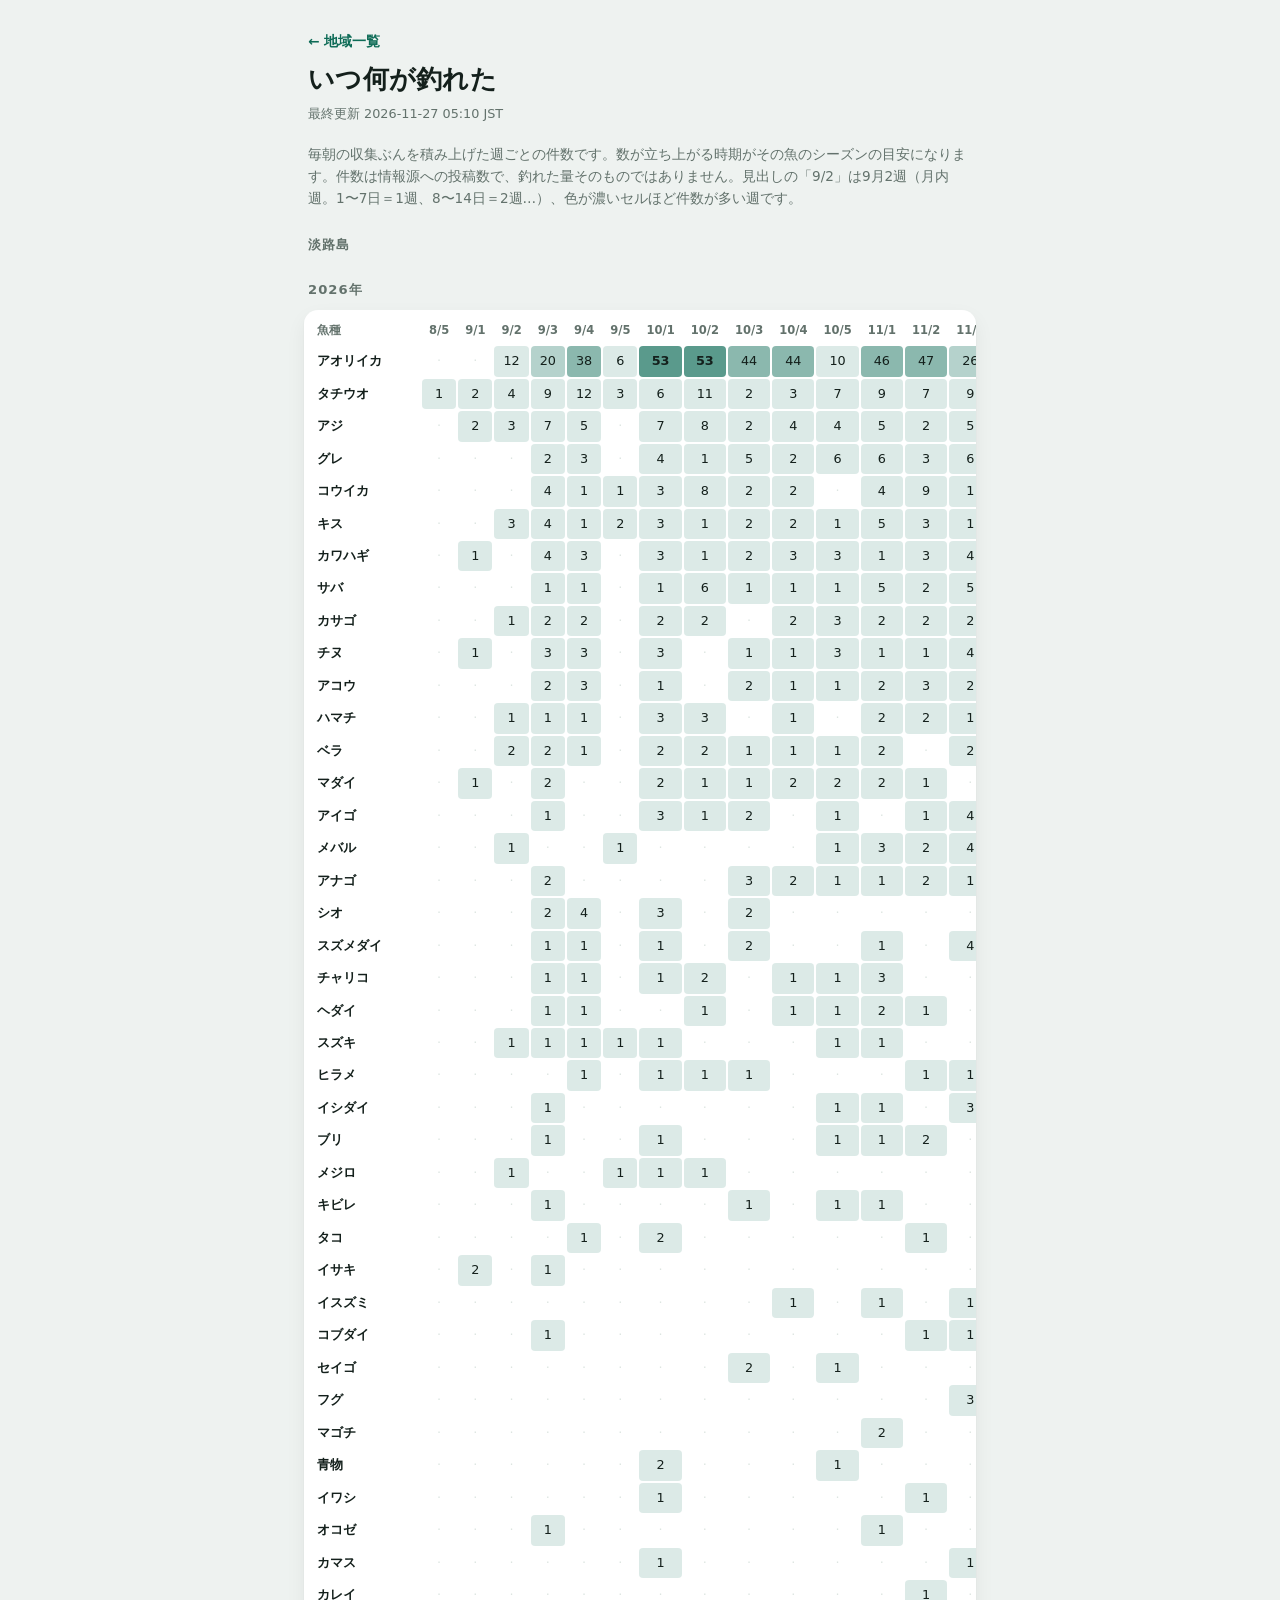
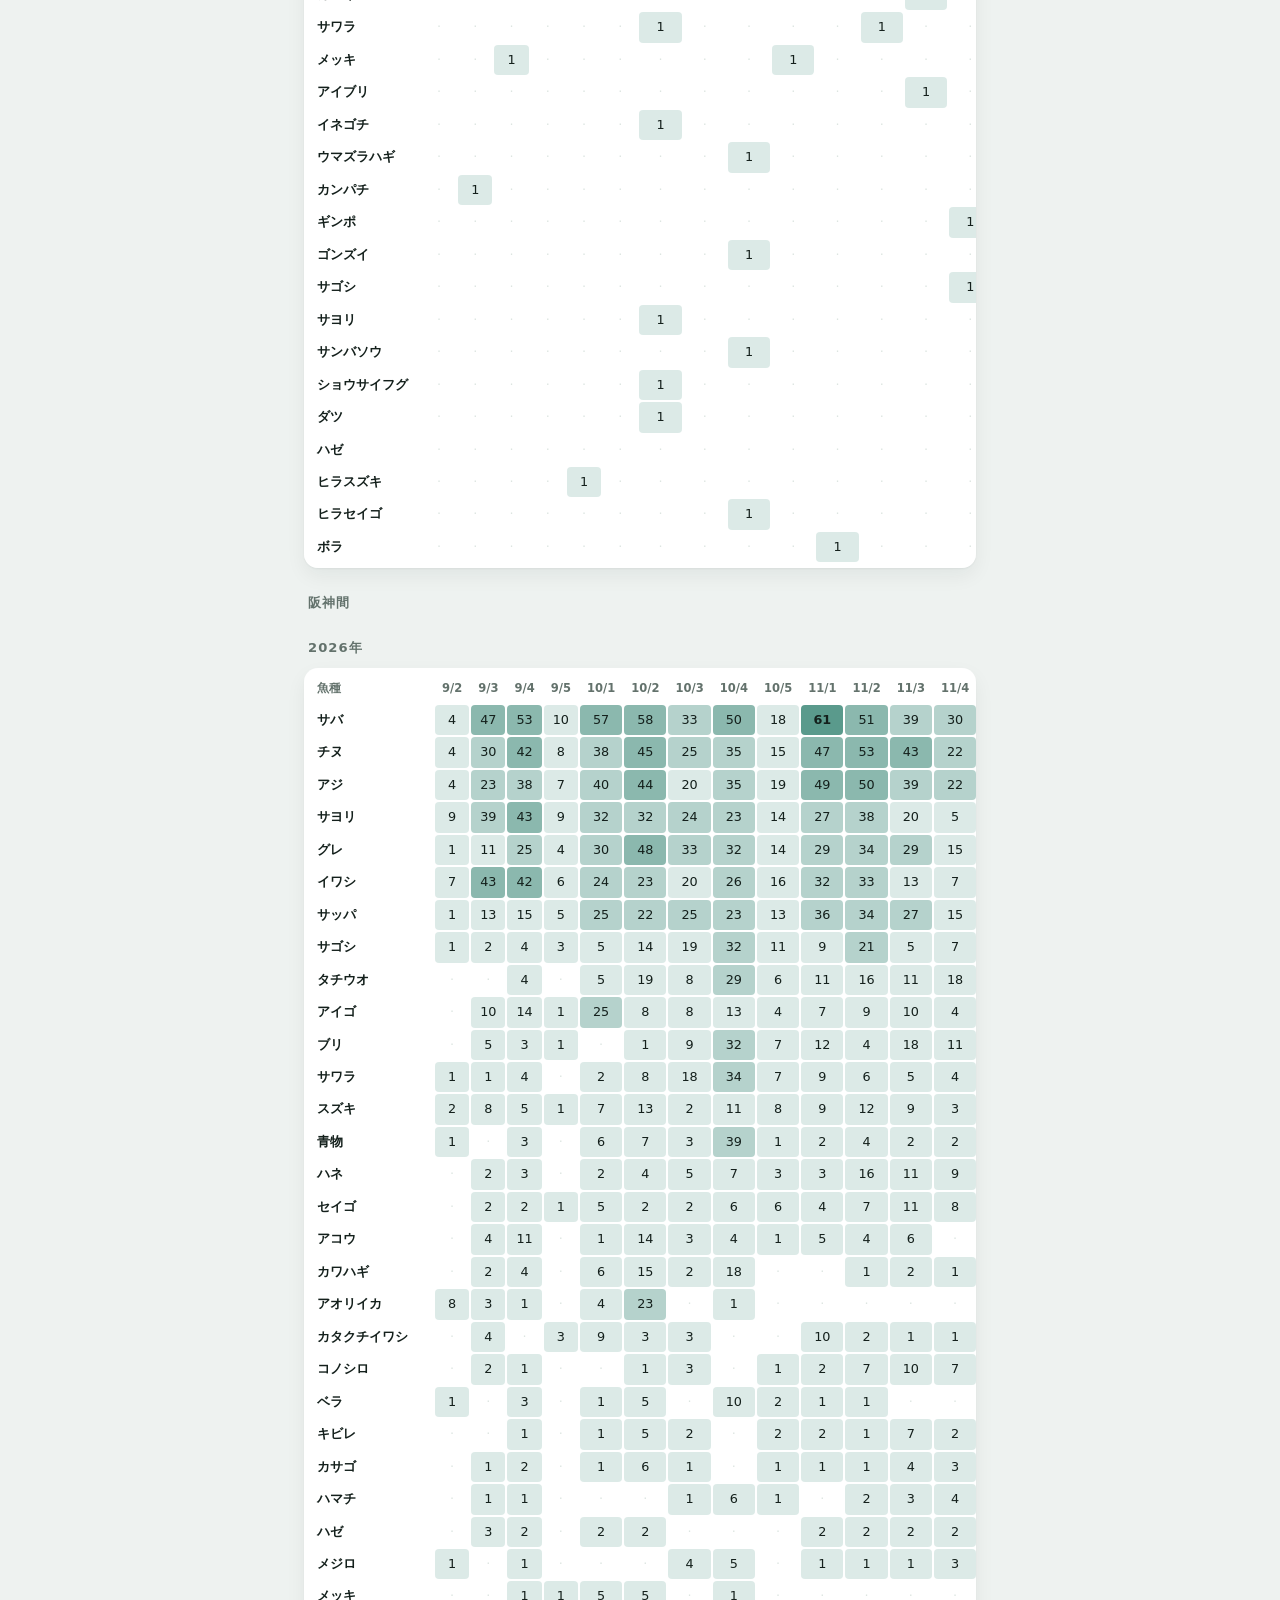
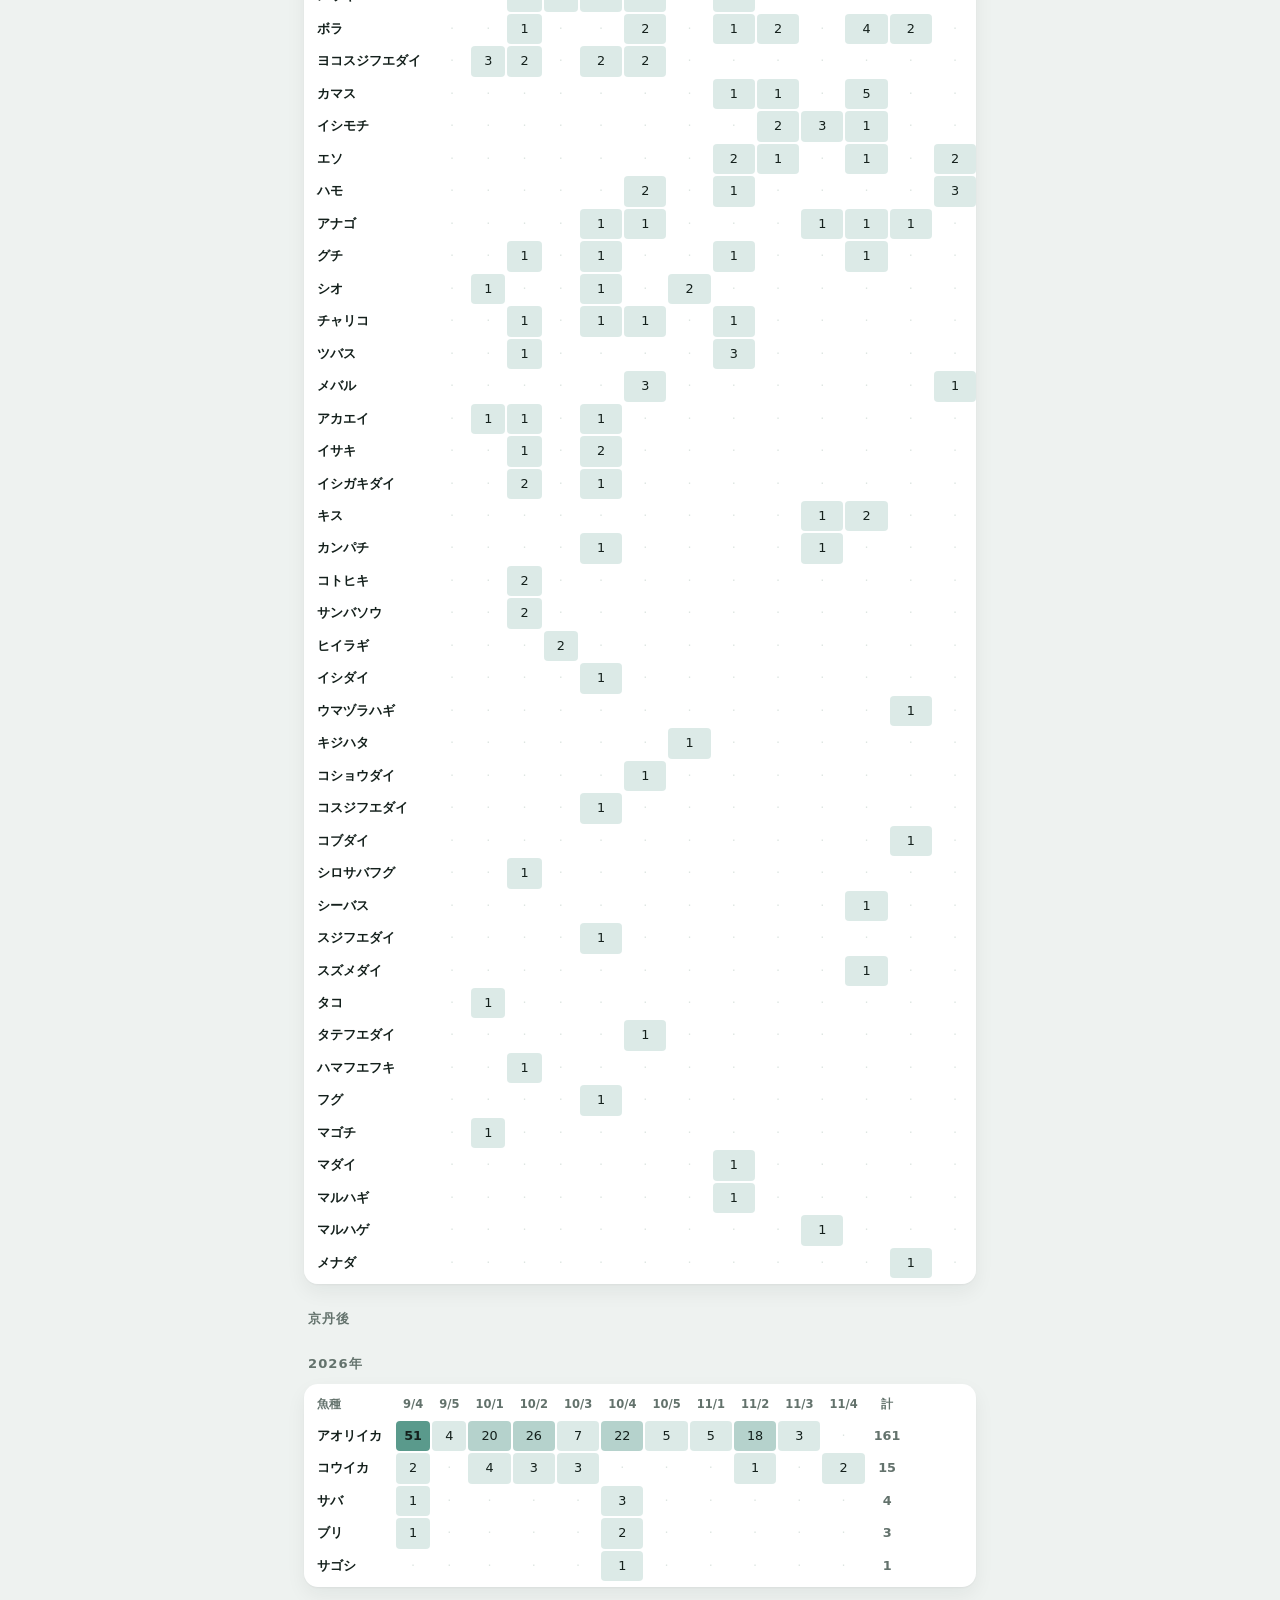
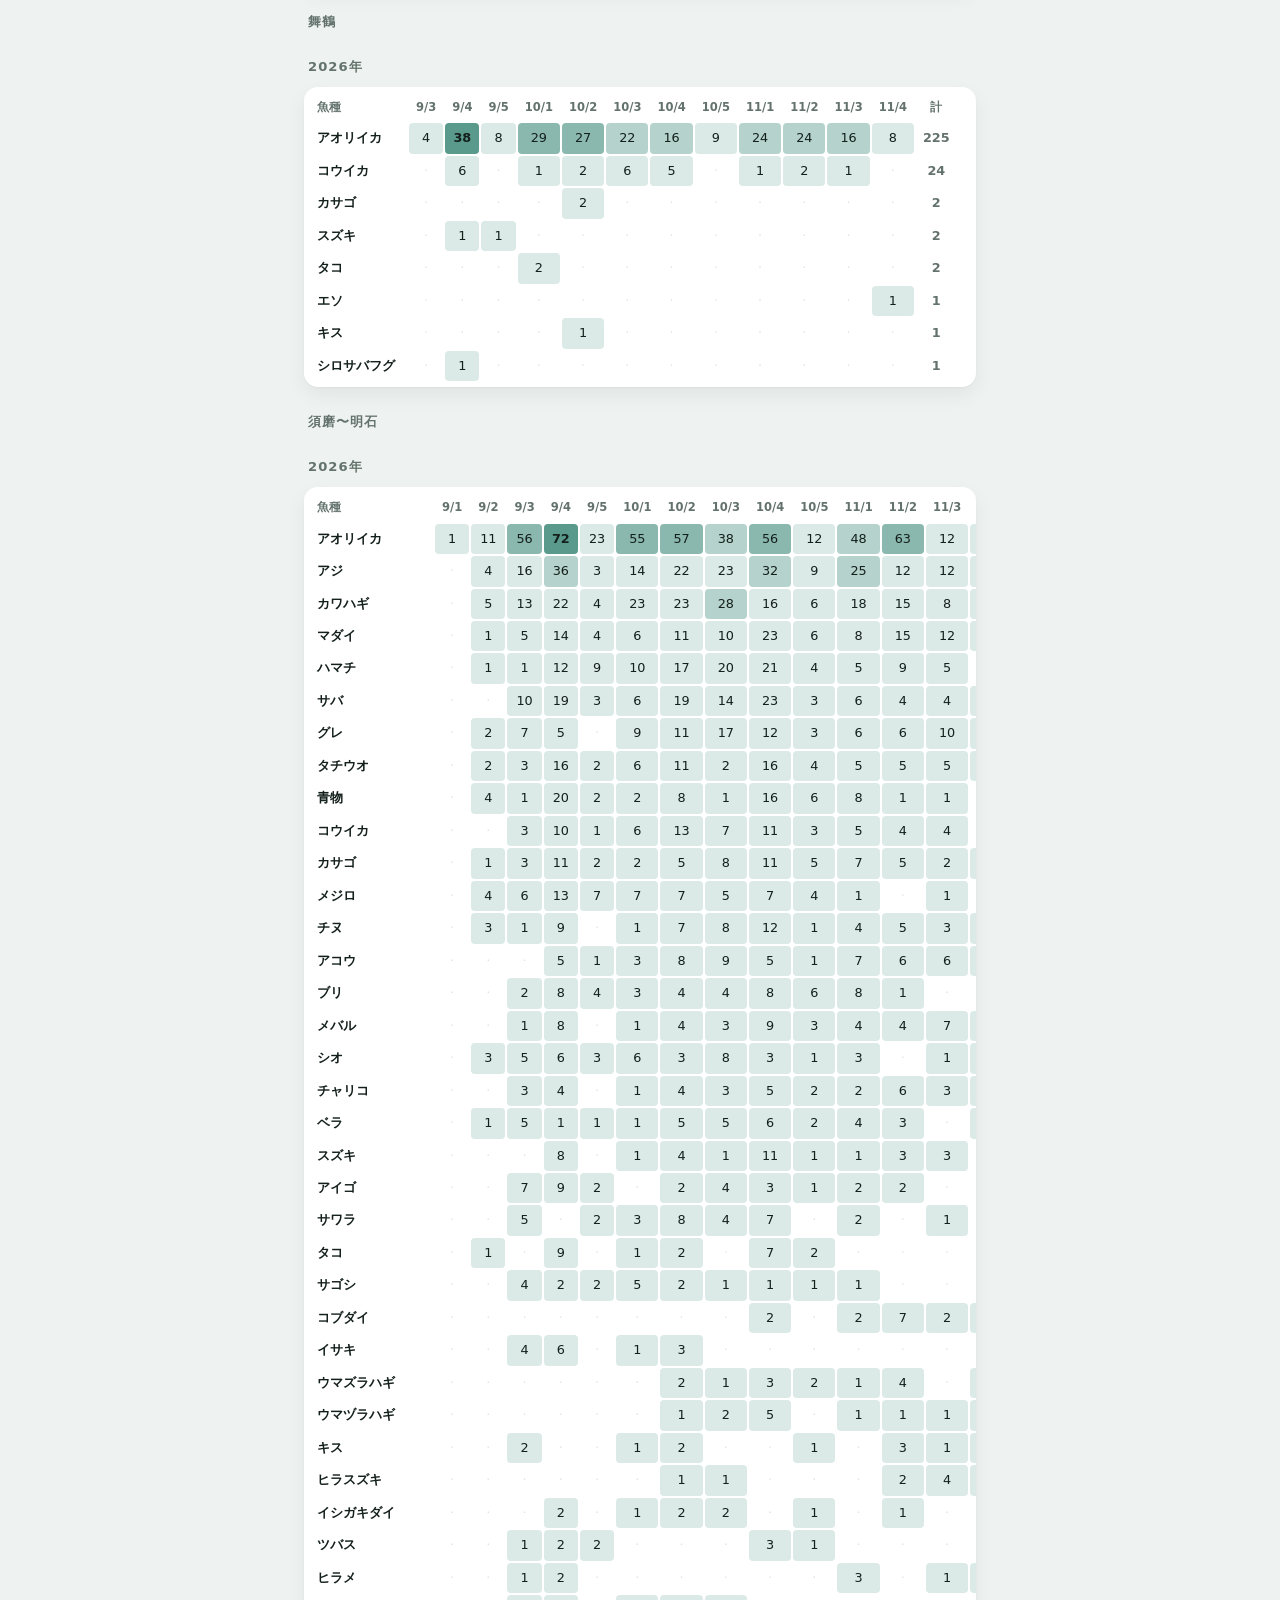
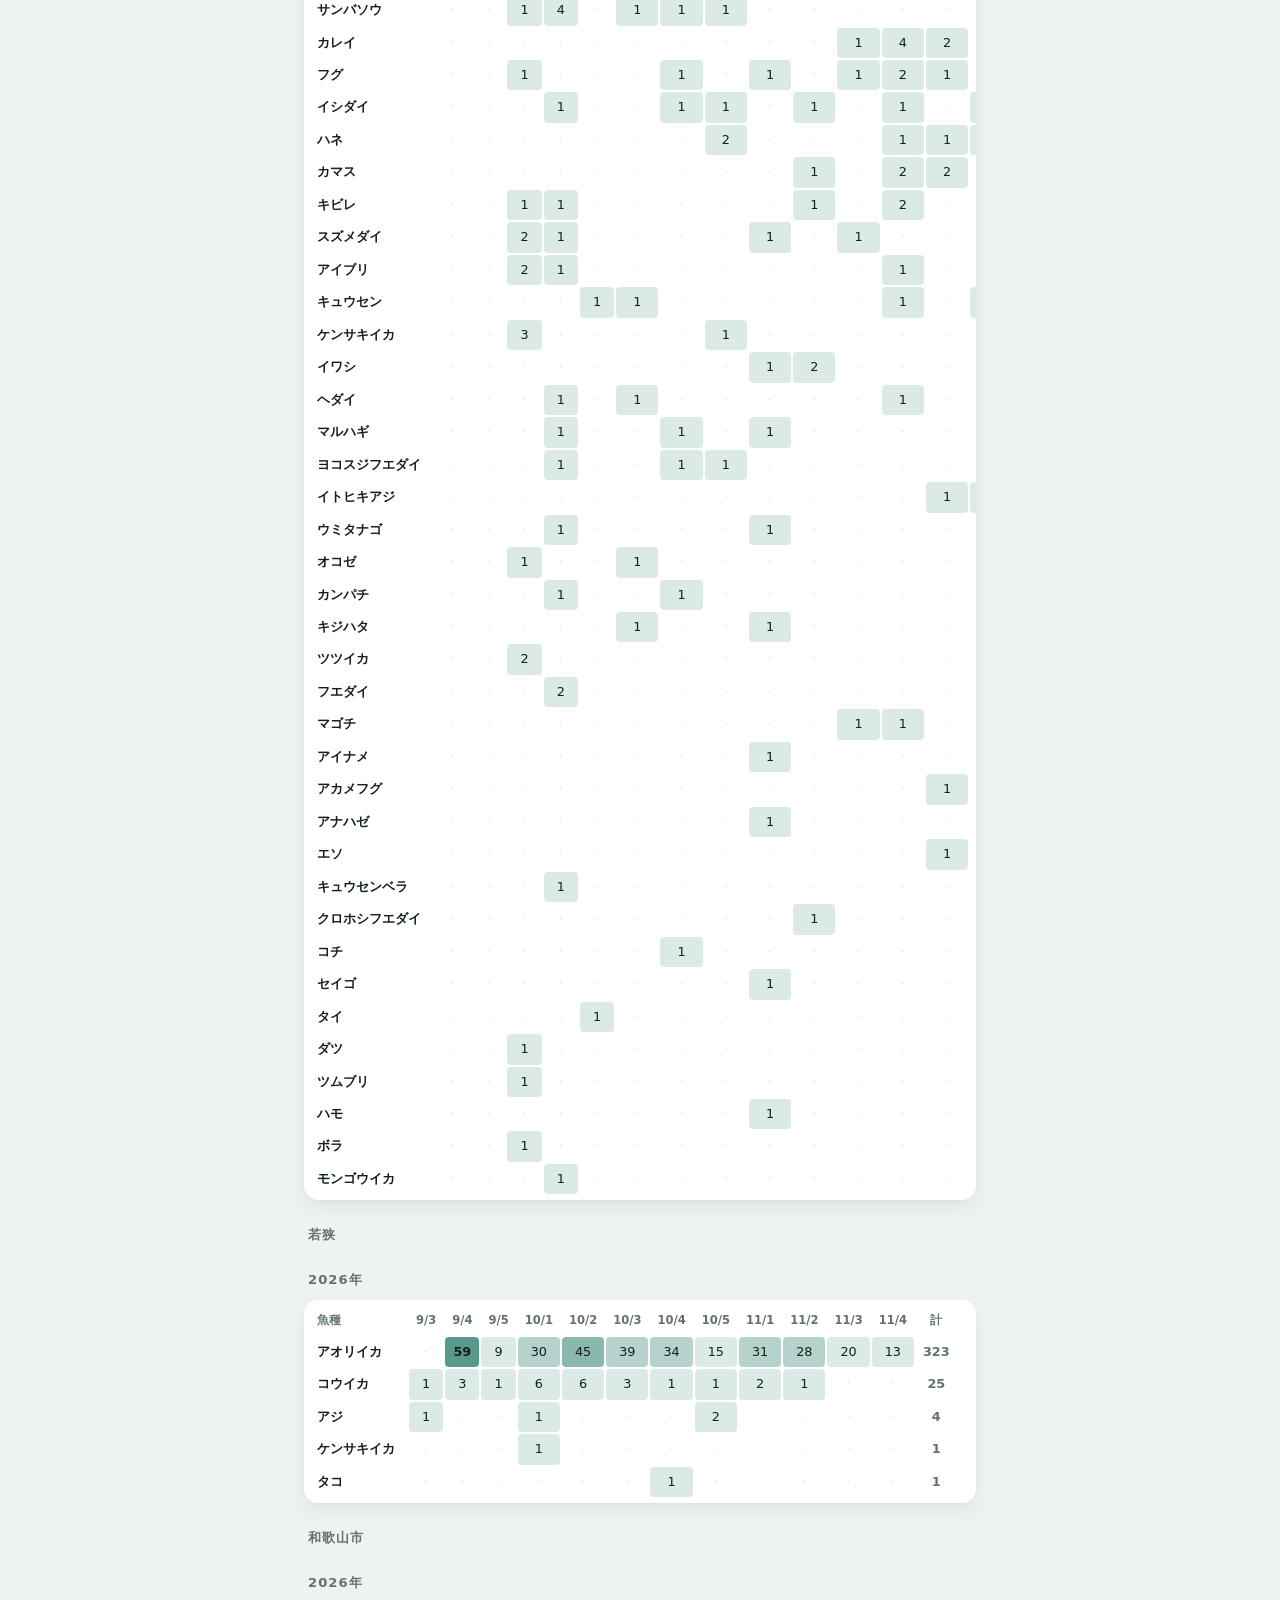
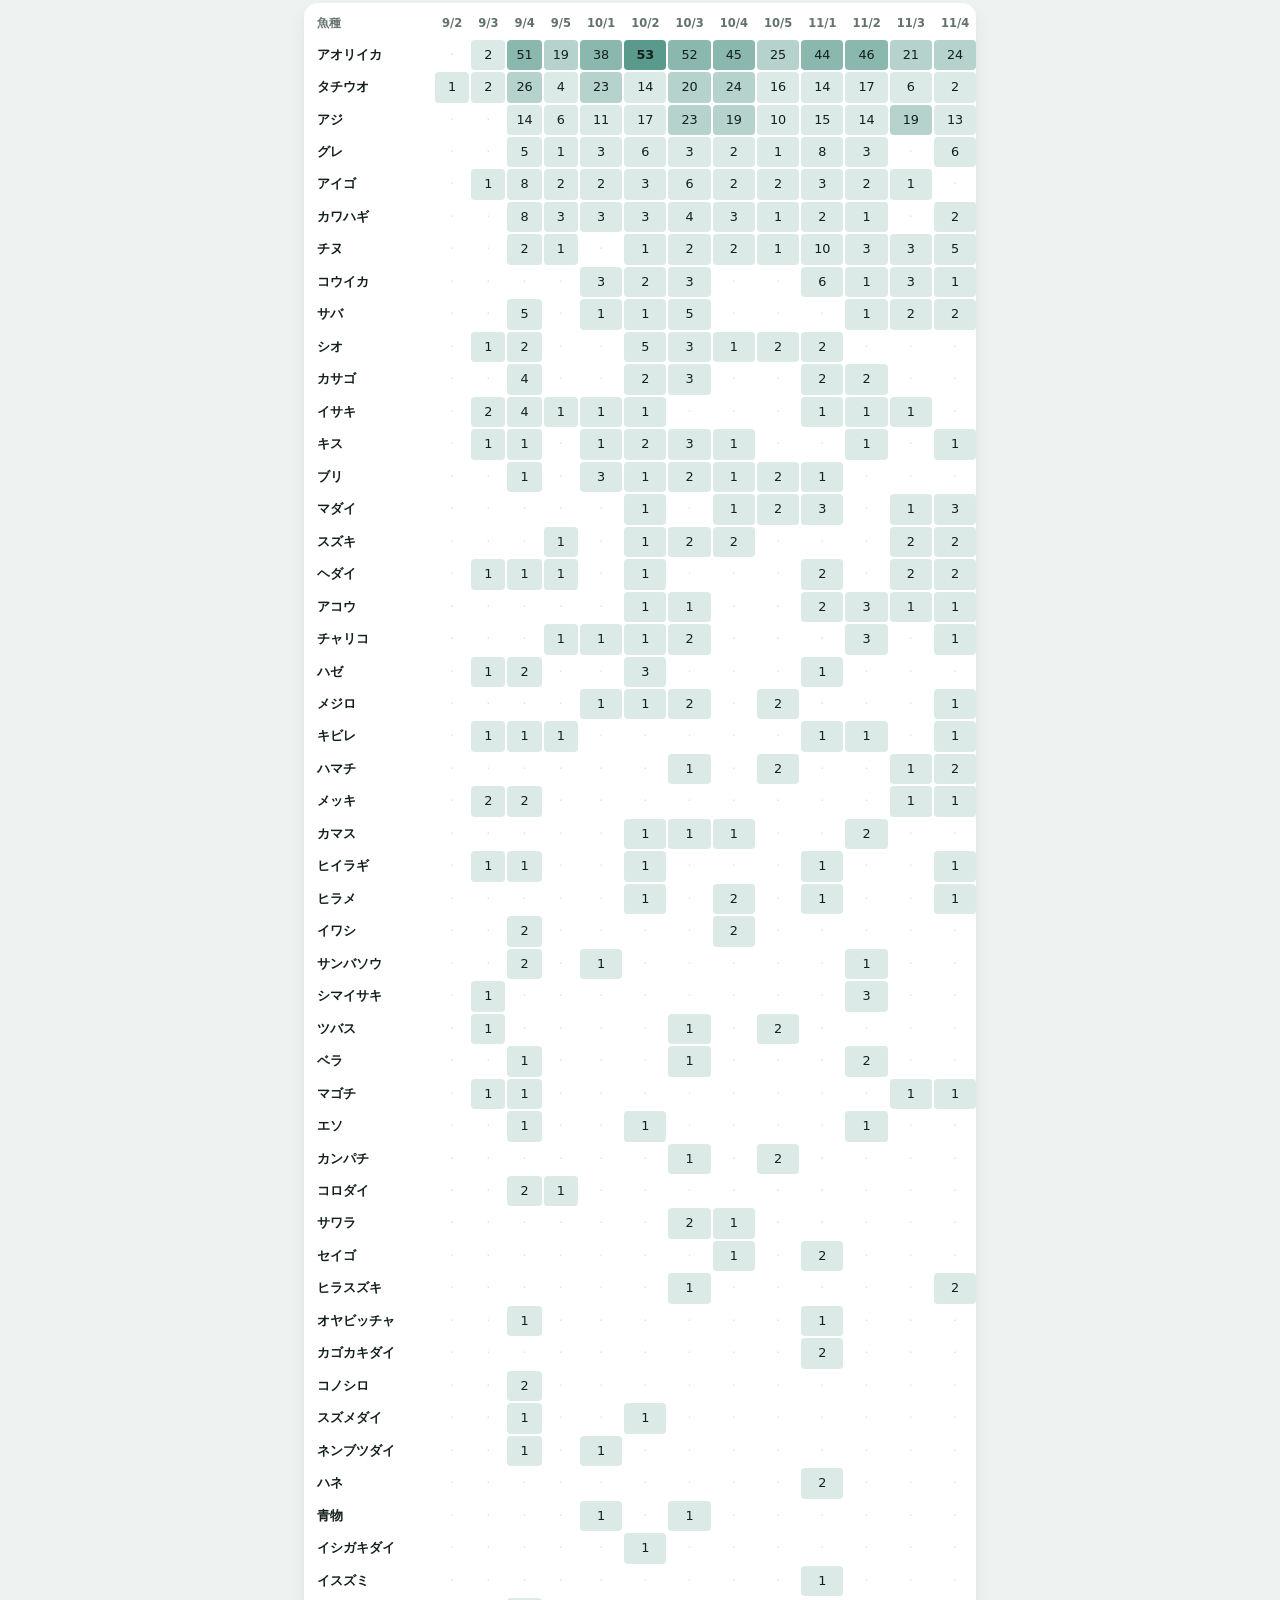
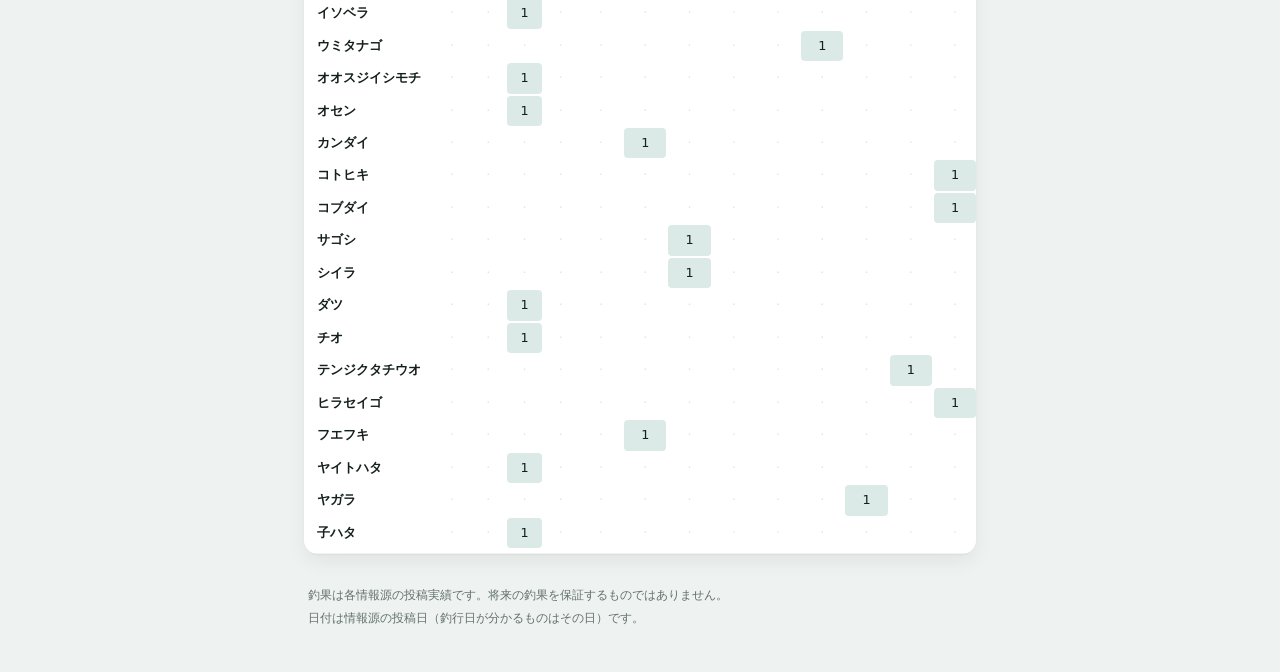
==== commit 59995dc4: "report: 釣果サマリを更新" ====
--- a/stats.html
+++ b/stats.html
@@ -1 +1 @@
-<!doctype html><html lang="ja"><head><meta charset="utf-8"><meta name="viewport" content="width=device-width,initial-scale=1"><meta name="color-scheme" content="light dark"><title>いつ何が釣れた</title><link rel="stylesheet" href="assets/style.css"></head><body><main><header class="top"><a class="back" href="index.html">← 地域一覧</a><h1>いつ何が釣れた</h1><p class="stamp">最終更新 2026-11-26 05:08 JST</p></header><p class="lead2">毎朝の収集ぶんを積み上げた週ごとの件数です。数が立ち上がる時期がその魚のシーズンの目安になります。件数は情報源への投稿数で、釣れた量そのものではありません。見出しの「9/2」は9月2週（月内週。1〜7日＝1週、8〜14日＝2週…）、色が濃いセルほど件数が多い週です。</p><h2 class="day">淡路島</h2><h3 class="day">2026年</h3><div class="grid-wrap"><table class="grid"><thead><tr><th scope="col">魚種</th><th scope="col">8/5</th><th scope="col">9/1</th><th scope="col">9/2</th><th scope="col">9/3</th><th scope="col">9/4</th><th scope="col">9/5</th><th scope="col">10/1</th><th scope="col">10/2</th><th scope="col">10/3</th><th scope="col">10/4</th><th scope="col">10/5</th><th scope="col">11/1</th><th scope="col">11/2</th><th scope="col">11/3</th><th scope="col">11/4</th><th scope="col" class="sum">計</th></tr></thead><tbody><tr><th scope="row">アオリイカ</th><td class="h0">·</td><td class="h0">·</td><td class="h1" title="2026年9月2週 アオリイカ 12件">12</td><td class="h2" title="2026年9月3週 アオリイカ 20件">20</td><td class="h3" title="2026年9月4週 アオリイカ 38件">38</td><td class="h1" title="2026年9月5週 アオリイカ 6件">6</td><td class="h4" title="2026年10月1週 アオリイカ 53件">53</td><td class="h4" title="2026年10月2週 アオリイカ 53件">53</td><td class="h3" title="2026年10月3週 アオリイカ 44件">44</td><td class="h3" title="2026年10月4週 アオリイカ 44件">44</td><td class="h1" title="2026年10月5週 アオリイカ 10件">10</td><td class="h3" title="2026年11月1週 アオリイカ 46件">46</td><td class="h3" title="2026年11月2週 アオリイカ 47件">47</td><td class="h2" title="2026年11月3週 アオリイカ 26件">26</td><td class="h2" title="2026年11月4週 アオリイカ 29件">29</td><td class="sum">428</td></tr><tr><th scope="row">タチウオ</th><td class="h1" title="2026年8月5週 タチウオ 1件">1</td><td class="h1" title="2026年9月1週 タチウオ 2件">2</td><td class="h1" title="2026年9月2週 タチウオ 4件">4</td><td class="h1" title="2026年9月3週 タチウオ 9件">9</td><td class="h1" title="2026年9月4週 タチウオ 12件">12</td><td class="h1" title="2026年9月5週 タチウオ 3件">3</td><td class="h1" title="2026年10月1週 タチウオ 6件">6</td><td class="h1" title="2026年10月2週 タチウオ 11件">11</td><td class="h1" title="2026年10月3週 タチウオ 2件">2</td><td class="h1" title="2026年10月4週 タチウオ 3件">3</td><td class="h1" title="2026年10月5週 タチウオ 7件">7</td><td class="h1" title="2026年11月1週 タチウオ 9件">9</td><td class="h1" title="2026年11月2週 タチウオ 7件">7</td><td class="h1" title="2026年11月3週 タチウオ 9件">9</td><td class="h1" title="2026年11月4週 タチウオ 4件">4</td><td class="sum">89</td></tr><tr><th scope="row">アジ</th><td class="h0">·</td><td class="h1" title="2026年9月1週 アジ 2件">2</td><td class="h1" title="2026年9月2週 アジ 3件">3</td><td class="h1" title="2026年9月3週 アジ 7件">7</td><td class="h1" title="2026年9月4週 アジ 5件">5</td><td class="h0">·</td><td class="h1" title="2026年10月1週 アジ 7件">7</td><td class="h1" title="2026年10月2週 アジ 8件">8</td><td class="h1" title="2026年10月3週 アジ 2件">2</td><td class="h1" title="2026年10月4週 アジ 4件">4</td><td class="h1" title="2026年10月5週 アジ 4件">4</td><td class="h1" title="2026年11月1週 アジ 5件">5</td><td class="h1" title="2026年11月2週 アジ 2件">2</td><td class="h1" title="2026年11月3週 アジ 5件">5</td><td class="h1" title="2026年11月4週 アジ 2件">2</td><td class="sum">56</td></tr><tr><th scope="row">グレ</th><td class="h0">·</td><td class="h0">·</td><td class="h0">·</td><td class="h1" title="2026年9月3週 グレ 2件">2</td><td class="h1" title="2026年9月4週 グレ 3件">3</td><td class="h0">·</td><td class="h1" title="2026年10月1週 グレ 4件">4</td><td class="h1" title="2026年10月2週 グレ 1件">1</td><td class="h1" title="2026年10月3週 グレ 5件">5</td><td class="h1" title="2026年10月4週 グレ 2件">2</td><td class="h1" title="2026年10月5週 グレ 6件">6</td><td class="h1" title="2026年11月1週 グレ 6件">6</td><td class="h1" title="2026年11月2週 グレ 3件">3</td><td class="h1" title="2026年11月3週 グレ 6件">6</td><td class="h1" title="2026年11月4週 グレ 3件">3</td><td class="sum">41</td></tr><tr><th scope="row">コウイカ</th><td class="h0">·</td><td class="h0">·</td><td class="h0">·</td><td class="h1" title="2026年9月3週 コウイカ 4件">4</td><td class="h1" title="2026年9月4週 コウイカ 1件">1</td><td class="h1" title="2026年9月5週 コウイカ 1件">1</td><td class="h1" title="2026年10月1週 コウイカ 3件">3</td><td class="h1" title="2026年10月2週 コウイカ 8件">8</td><td class="h1" title="2026年10月3週 コウイカ 2件">2</td><td class="h1" title="2026年10月4週 コウイカ 2件">2</td><td class="h0">·</td><td class="h1" title="2026年11月1週 コウイカ 4件">4</td><td class="h1" title="2026年11月2週 コウイカ 9件">9</td><td class="h1" title="2026年11月3週 コウイカ 1件">1</td><td class="h1" title="2026年11月4週 コウイカ 2件">2</td><td class="sum">37</td></tr><tr><th scope="row">キス</th><td class="h0">·</td><td class="h0">·</td><td class="h1" title="2026年9月2週 キス 3件">3</td><td class="h1" title="2026年9月3週 キス 4件">4</td><td class="h1" title="2026年9月4週 キス 1件">1</td><td class="h1" title="2026年9月5週 キス 2件">2</td><td class="h1" title="2026年10月1週 キス 3件">3</td><td class="h1" title="2026年10月2週 キス 1件">1</td><td class="h1" title="2026年10月3週 キス 2件">2</td><td class="h1" title="2026年10月4週 キス 2件">2</td><td class="h1" title="2026年10月5週 キス 1件">1</td><td class="h1" title="2026年11月1週 キス 5件">5</td><td class="h1" title="2026年11月2週 キス 3件">3</td><td class="h1" title="2026年11月3週 キス 1件">1</td><td class="h1" title="2026年11月4週 キス 1件">1</td><td class="sum">29</td></tr><tr><th scope="row">カワハギ</th><td class="h0">·</td><td class="h1" title="2026年9月1週 カワハギ 1件">1</td><td class="h0">·</td><td class="h1" title="2026年9月3週 カワハギ 4件">4</td><td class="h1" title="2026年9月4週 カワハギ 3件">3</td><td class="h0">·</td><td class="h1" title="2026年10月1週 カワハギ 3件">3</td><td class="h1" title="2026年10月2週 カワハギ 1件">1</td><td class="h1" title="2026年10月3週 カワハギ 2件">2</td><td class="h1" title="2026年10月4週 カワハギ 3件">3</td><td class="h1" title="2026年10月5週 カワハギ 3件">3</td><td class="h1" title="2026年11月1週 カワハギ 1件">1</td><td class="h1" title="2026年11月2週 カワハギ 3件">3</td><td class="h1" title="2026年11月3週 カワハギ 4件">4</td><td class="h0">·</td><td class="sum">28</td></tr><tr><th scope="row">サバ</th><td class="h0">·</td><td class="h0">·</td><td class="h0">·</td><td class="h1" title="2026年9月3週 サバ 1件">1</td><td class="h1" title="2026年9月4週 サバ 1件">1</td><td class="h0">·</td><td class="h1" title="2026年10月1週 サバ 1件">1</td><td class="h1" title="2026年10月2週 サバ 6件">6</td><td class="h1" title="2026年10月3週 サバ 1件">1</td><td class="h1" title="2026年10月4週 サバ 1件">1</td><td class="h1" title="2026年10月5週 サバ 1件">1</td><td class="h1" title="2026年11月1週 サバ 5件">5</td><td class="h1" title="2026年11月2週 サバ 2件">2</td><td class="h1" title="2026年11月3週 サバ 5件">5</td><td class="h1" title="2026年11月4週 サバ 2件">2</td><td class="sum">26</td></tr><tr><th scope="row">カサゴ</th><td class="h0">·</td><td class="h0">·</td><td class="h1" title="2026年9月2週 カサゴ 1件">1</td><td class="h1" title="2026年9月3週 カサゴ 2件">2</td><td class="h1" title="2026年9月4週 カサゴ 2件">2</td><td class="h0">·</td><td class="h1" title="2026年10月1週 カサゴ 2件">2</td><td class="h1" title="2026年10月2週 カサゴ 2件">2</td><td class="h0">·</td><td class="h1" title="2026年10月4週 カサゴ 2件">2</td><td class="h1" title="2026年10月5週 カサゴ 3件">3</td><td class="h1" title="2026年11月1週 カサゴ 2件">2</td><td class="h1" title="2026年11月2週 カサゴ 2件">2</td><td class="h1" title="2026年11月3週 カサゴ 2件">2</td><td class="h1" title="2026年11月4週 カサゴ 1件">1</td><td class="sum">21</td></tr><tr><th scope="row">チヌ</th><td class="h0">·</td><td class="h1" title="2026年9月1週 チヌ 1件">1</td><td class="h0">·</td><td class="h1" title="2026年9月3週 チヌ 3件">3</td><td class="h1" title="2026年9月4週 チヌ 3件">3</td><td class="h0">·</td><td class="h1" title="2026年10月1週 チヌ 3件">3</td><td class="h0">·</td><td class="h1" title="2026年10月3週 チヌ 1件">1</td><td class="h1" title="2026年10月4週 チヌ 1件">1</td><td class="h1" title="2026年10月5週 チヌ 3件">3</td><td class="h1" title="2026年11月1週 チヌ 1件">1</td><td class="h1" title="2026年11月2週 チヌ 1件">1</td><td class="h1" title="2026年11月3週 チヌ 4件">4</td><td class="h0">·</td><td class="sum">21</td></tr><tr><th scope="row">アコウ</th><td class="h0">·</td><td class="h0">·</td><td class="h0">·</td><td class="h1" title="2026年9月3週 アコウ 2件">2</td><td class="h1" title="2026年9月4週 アコウ 3件">3</td><td class="h0">·</td><td class="h1" title="2026年10月1週 アコウ 1件">1</td><td class="h0">·</td><td class="h1" title="2026年10月3週 アコウ 2件">2</td><td class="h1" title="2026年10月4週 アコウ 1件">1</td><td class="h1" title="2026年10月5週 アコウ 1件">1</td><td class="h1" title="2026年11月1週 アコウ 2件">2</td><td class="h1" title="2026年11月2週 アコウ 3件">3</td><td class="h1" title="2026年11月3週 アコウ 2件">2</td><td class="h0">·</td><td class="sum">17</td></tr><tr><th scope="row">ハマチ</th><td class="h0">·</td><td class="h0">·</td><td class="h1" title="2026年9月2週 ハマチ 1件">1</td><td class="h1" title="2026年9月3週 ハマチ 1件">1</td><td class="h1" title="2026年9月4週 ハマチ 1件">1</td><td class="h0">·</td><td class="h1" title="2026年10月1週 ハマチ 3件">3</td><td class="h1" title="2026年10月2週 ハマチ 3件">3</td><td class="h0">·</td><td class="h1" title="2026年10月4週 ハマチ 1件">1</td><td class="h0">·</td><td class="h1" title="2026年11月1週 ハマチ 2件">2</td><td class="h1" title="2026年11月2週 ハマチ 2件">2</td><td class="h1" title="2026年11月3週 ハマチ 1件">1</td><td class="h1" title="2026年11月4週 ハマチ 1件">1</td><td class="sum">16</td></tr><tr><th scope="row">ベラ</th><td class="h0">·</td><td class="h0">·</td><td class="h1" title="2026年9月2週 ベラ 2件">2</td><td class="h1" title="2026年9月3週 ベラ 2件">2</td><td class="h1" title="2026年9月4週 ベラ 1件">1</td><td class="h0">·</td><td class="h1" title="2026年10月1週 ベラ 2件">2</td><td class="h1" title="2026年10月2週 ベラ 2件">2</td><td class="h1" title="2026年10月3週 ベラ 1件">1</td><td class="h1" title="2026年10月4週 ベラ 1件">1</td><td class="h1" title="2026年10月5週 ベラ 1件">1</td><td class="h1" title="2026年11月1週 ベラ 2件">2</td><td class="h0">·</td><td class="h1" title="2026年11月3週 ベラ 2件">2</td><td class="h0">·</td><td class="sum">16</td></tr><tr><th scope="row">マダイ</th><td class="h0">·</td><td class="h1" title="2026年9月1週 マダイ 1件">1</td><td class="h0">·</td><td class="h1" title="2026年9月3週 マダイ 2件">2</td><td class="h0">·</td><td class="h0">·</td><td class="h1" title="2026年10月1週 マダイ 2件">2</td><td class="h1" title="2026年10月2週 マダイ 1件">1</td><td class="h1" title="2026年10月3週 マダイ 1件">1</td><td class="h1" title="2026年10月4週 マダイ 2件">2</td><td class="h1" title="2026年10月5週 マダイ 2件">2</td><td class="h1" title="2026年11月1週 マダイ 2件">2</td><td class="h1" title="2026年11月2週 マダイ 1件">1</td><td class="h0">·</td><td class="h1" title="2026年11月4週 マダイ 2件">2</td><td class="sum">16</td></tr><tr><th scope="row">アイゴ</th><td class="h0">·</td><td class="h0">·</td><td class="h0">·</td><td class="h1" title="2026年9月3週 アイゴ 1件">1</td><td class="h0">·</td><td class="h0">·</td><td class="h1" title="2026年10月1週 アイゴ 3件">3</td><td class="h1" title="2026年10月2週 アイゴ 1件">1</td><td class="h1" title="2026年10月3週 アイゴ 2件">2</td><td class="h0">·</td><td class="h1" title="2026年10月5週 アイゴ 1件">1</td><td class="h0">·</td><td class="h1" title="2026年11月2週 アイゴ 1件">1</td><td class="h1" title="2026年11月3週 アイゴ 4件">4</td><td class="h0">·</td><td class="sum">13</td></tr><tr><th scope="row">メバル</th><td class="h0">·</td><td class="h0">·</td><td class="h1" title="2026年9月2週 メバル 1件">1</td><td class="h0">·</td><td class="h0">·</td><td class="h1" title="2026年9月5週 メバル 1件">1</td><td class="h0">·</td><td class="h0">·</td><td class="h0">·</td><td class="h0">·</td><td class="h1" title="2026年10月5週 メバル 1件">1</td><td class="h1" title="2026年11月1週 メバル 3件">3</td><td class="h1" title="2026年11月2週 メバル 2件">2</td><td class="h1" title="2026年11月3週 メバル 4件">4</td><td class="h1" title="2026年11月4週 メバル 1件">1</td><td class="sum">13</td></tr><tr><th scope="row">アナゴ</th><td class="h0">·</td><td class="h0">·</td><td class="h0">·</td><td class="h1" title="2026年9月3週 アナゴ 2件">2</td><td class="h0">·</td><td class="h0">·</td><td class="h0">·</td><td class="h0">·</td><td class="h1" title="2026年10月3週 アナゴ 3件">3</td><td class="h1" title="2026年10月4週 アナゴ 2件">2</td><td class="h1" title="2026年10月5週 アナゴ 1件">1</td><td class="h1" title="2026年11月1週 アナゴ 1件">1</td><td class="h1" title="2026年11月2週 アナゴ 2件">2</td><td class="h1" title="2026年11月3週 アナゴ 1件">1</td><td class="h0">·</td><td class="sum">12</td></tr><tr><th scope="row">シオ</th><td class="h0">·</td><td class="h0">·</td><td class="h0">·</td><td class="h1" title="2026年9月3週 シオ 2件">2</td><td class="h1" title="2026年9月4週 シオ 4件">4</td><td class="h0">·</td><td class="h1" title="2026年10月1週 シオ 3件">3</td><td class="h0">·</td><td class="h1" title="2026年10月3週 シオ 2件">2</td><td class="h0">·</td><td class="h0">·</td><td class="h0">·</td><td class="h0">·</td><td class="h0">·</td><td class="h1" title="2026年11月4週 シオ 1件">1</td><td class="sum">12</td></tr><tr><th scope="row">スズメダイ</th><td class="h0">·</td><td class="h0">·</td><td class="h0">·</td><td class="h1" title="2026年9月3週 スズメダイ 1件">1</td><td class="h1" title="2026年9月4週 スズメダイ 1件">1</td><td class="h0">·</td><td class="h1" title="2026年10月1週 スズメダイ 1件">1</td><td class="h0">·</td><td class="h1" title="2026年10月3週 スズメダイ 2件">2</td><td class="h0">·</td><td class="h0">·</td><td class="h1" title="2026年11月1週 スズメダイ 1件">1</td><td class="h0">·</td><td class="h1" title="2026年11月3週 スズメダイ 4件">4</td><td class="h0">·</td><td class="sum">10</td></tr><tr><th scope="row">チャリコ</th><td class="h0">·</td><td class="h0">·</td><td class="h0">·</td><td class="h1" title="2026年9月3週 チャリコ 1件">1</td><td class="h1" title="2026年9月4週 チャリコ 1件">1</td><td class="h0">·</td><td class="h1" title="2026年10月1週 チャリコ 1件">1</td><td class="h1" title="2026年10月2週 チャリコ 2件">2</td><td class="h0">·</td><td class="h1" title="2026年10月4週 チャリコ 1件">1</td><td class="h1" title="2026年10月5週 チャリコ 1件">1</td><td class="h1" title="2026年11月1週 チャリコ 3件">3</td><td class="h0">·</td><td class="h0">·</td><td class="h0">·</td><td class="sum">10</td></tr><tr><th scope="row">ヘダイ</th><td class="h0">·</td><td class="h0">·</td><td class="h0">·</td><td class="h1" title="2026年9月3週 ヘダイ 1件">1</td><td class="h1" title="2026年9月4週 ヘダイ 1件">1</td><td class="h0">·</td><td class="h0">·</td><td class="h1" title="2026年10月2週 ヘダイ 1件">1</td><td class="h0">·</td><td class="h1" title="2026年10月4週 ヘダイ 1件">1</td><td class="h1" title="2026年10月5週 ヘダイ 1件">1</td><td class="h1" title="2026年11月1週 ヘダイ 2件">2</td><td class="h1" title="2026年11月2週 ヘダイ 1件">1</td><td class="h0">·</td><td class="h0">·</td><td class="sum">8</td></tr><tr><th scope="row">スズキ</th><td class="h0">·</td><td class="h0">·</td><td class="h1" title="2026年9月2週 スズキ 1件">1</td><td class="h1" title="2026年9月3週 スズキ 1件">1</td><td class="h1" title="2026年9月4週 スズキ 1件">1</td><td class="h1" title="2026年9月5週 スズキ 1件">1</td><td class="h1" title="2026年10月1週 スズキ 1件">1</td><td class="h0">·</td><td class="h0">·</td><td class="h0">·</td><td class="h1" title="2026年10月5週 スズキ 1件">1</td><td class="h1" title="2026年11月1週 スズキ 1件">1</td><td class="h0">·</td><td class="h0">·</td><td class="h0">·</td><td class="sum">7</td></tr><tr><th scope="row">ヒラメ</th><td class="h0">·</td><td class="h0">·</td><td class="h0">·</td><td class="h0">·</td><td class="h1" title="2026年9月4週 ヒラメ 1件">1</td><td class="h0">·</td><td class="h1" title="2026年10月1週 ヒラメ 1件">1</td><td class="h1" title="2026年10月2週 ヒラメ 1件">1</td><td class="h1" title="2026年10月3週 ヒラメ 1件">1</td><td class="h0">·</td><td class="h0">·</td><td class="h0">·</td><td class="h1" title="2026年11月2週 ヒラメ 1件">1</td><td class="h1" title="2026年11月3週 ヒラメ 1件">1</td><td class="h1" title="2026年11月4週 ヒラメ 1件">1</td><td class="sum">7</td></tr><tr><th scope="row">イシダイ</th><td class="h0">·</td><td class="h0">·</td><td class="h0">·</td><td class="h1" title="2026年9月3週 イシダイ 1件">1</td><td class="h0">·</td><td class="h0">·</td><td class="h0">·</td><td class="h0">·</td><td class="h0">·</td><td class="h0">·</td><td class="h1" title="2026年10月5週 イシダイ 1件">1</td><td class="h1" title="2026年11月1週 イシダイ 1件">1</td><td class="h0">·</td><td class="h1" title="2026年11月3週 イシダイ 3件">3</td><td class="h0">·</td><td class="sum">6</td></tr><tr><th scope="row">ブリ</th><td class="h0">·</td><td class="h0">·</td><td class="h0">·</td><td class="h1" title="2026年9月3週 ブリ 1件">1</td><td class="h0">·</td><td class="h0">·</td><td class="h1" title="2026年10月1週 ブリ 1件">1</td><td class="h0">·</td><td class="h0">·</td><td class="h0">·</td><td class="h1" title="2026年10月5週 ブリ 1件">1</td><td class="h1" title="2026年11月1週 ブリ 1件">1</td><td class="h1" title="2026年11月2週 ブリ 2件">2</td><td class="h0">·</td><td class="h0">·</td><td class="sum">6</td></tr><tr><th scope="row">メジロ</th><td class="h0">·</td><td class="h0">·</td><td class="h1" title="2026年9月2週 メジロ 1件">1</td><td class="h0">·</td><td class="h0">·</td><td class="h1" title="2026年9月5週 メジロ 1件">1</td><td class="h1" title="2026年10月1週 メジロ 1件">1</td><td class="h1" title="2026年10月2週 メジロ 1件">1</td><td class="h0">·</td><td class="h0">·</td><td class="h0">·</td><td class="h0">·</td><td class="h0">·</td><td class="h0">·</td><td class="h1" title="2026年11月4週 メジロ 1件">1</td><td class="sum">5</td></tr><tr><th scope="row">キビレ</th><td class="h0">·</td><td class="h0">·</td><td class="h0">·</td><td class="h1" title="2026年9月3週 キビレ 1件">1</td><td class="h0">·</td><td class="h0">·</td><td class="h0">·</td><td class="h0">·</td><td class="h1" title="2026年10月3週 キビレ 1件">1</td><td class="h0">·</td><td class="h1" title="2026年10月5週 キビレ 1件">1</td><td class="h1" title="2026年11月1週 キビレ 1件">1</td><td class="h0">·</td><td class="h0">·</td><td class="h0">·</td><td class="sum">4</td></tr><tr><th scope="row">タコ</th><td class="h0">·</td><td class="h0">·</td><td class="h0">·</td><td class="h0">·</td><td class="h1" title="2026年9月4週 タコ 1件">1</td><td class="h0">·</td><td class="h1" title="2026年10月1週 タコ 2件">2</td><td class="h0">·</td><td class="h0">·</td><td class="h0">·</td><td class="h0">·</td><td class="h0">·</td><td class="h1" title="2026年11月2週 タコ 1件">1</td><td class="h0">·</td><td class="h0">·</td><td class="sum">4</td></tr><tr><th scope="row">イサキ</th><td class="h0">·</td><td class="h1" title="2026年9月1週 イサキ 2件">2</td><td class="h0">·</td><td class="h1" title="2026年9月3週 イサキ 1件">1</td><td class="h0">·</td><td class="h0">·</td><td class="h0">·</td><td class="h0">·</td><td class="h0">·</td><td class="h0">·</td><td class="h0">·</td><td class="h0">·</td><td class="h0">·</td><td class="h0">·</td><td class="h0">·</td><td class="sum">3</td></tr><tr><th scope="row">イスズミ</th><td class="h0">·</td><td class="h0">·</td><td class="h0">·</td><td class="h0">·</td><td class="h0">·</td><td class="h0">·</td><td class="h0">·</td><td class="h0">·</td><td class="h0">·</td><td class="h1" title="2026年10月4週 イスズミ 1件">1</td><td class="h0">·</td><td class="h1" title="2026年11月1週 イスズミ 1件">1</td><td class="h0">·</td><td class="h1" title="2026年11月3週 イスズミ 1件">1</td><td class="h0">·</td><td class="sum">3</td></tr><tr><th scope="row">コブダイ</th><td class="h0">·</td><td class="h0">·</td><td class="h0">·</td><td class="h1" title="2026年9月3週 コブダイ 1件">1</td><td class="h0">·</td><td class="h0">·</td><td class="h0">·</td><td class="h0">·</td><td class="h0">·</td><td class="h0">·</td><td class="h0">·</td><td class="h0">·</td><td class="h1" title="2026年11月2週 コブダイ 1件">1</td><td class="h1" title="2026年11月3週 コブダイ 1件">1</td><td class="h0">·</td><td class="sum">3</td></tr><tr><th scope="row">セイゴ</th><td class="h0">·</td><td class="h0">·</td><td class="h0">·</td><td class="h0">·</td><td class="h0">·</td><td class="h0">·</td><td class="h0">·</td><td class="h0">·</td><td class="h1" title="2026年10月3週 セイゴ 2件">2</td><td class="h0">·</td><td class="h1" title="2026年10月5週 セイゴ 1件">1</td><td class="h0">·</td><td class="h0">·</td><td class="h0">·</td><td class="h0">·</td><td class="sum">3</td></tr><tr><th scope="row">フグ</th><td class="h0">·</td><td class="h0">·</td><td class="h0">·</td><td class="h0">·</td><td class="h0">·</td><td class="h0">·</td><td class="h0">·</td><td class="h0">·</td><td class="h0">·</td><td class="h0">·</td><td class="h0">·</td><td class="h0">·</td><td class="h0">·</td><td class="h1" title="2026年11月3週 フグ 3件">3</td><td class="h0">·</td><td class="sum">3</td></tr><tr><th scope="row">青物</th><td class="h0">·</td><td class="h0">·</td><td class="h0">·</td><td class="h0">·</td><td class="h0">·</td><td class="h0">·</td><td class="h1" title="2026年10月1週 青物 2件">2</td><td class="h0">·</td><td class="h0">·</td><td class="h0">·</td><td class="h1" title="2026年10月5週 青物 1件">1</td><td class="h0">·</td><td class="h0">·</td><td class="h0">·</td><td class="h0">·</td><td class="sum">3</td></tr><tr><th scope="row">イワシ</th><td class="h0">·</td><td class="h0">·</td><td class="h0">·</td><td class="h0">·</td><td class="h0">·</td><td class="h0">·</td><td class="h1" title="2026年10月1週 イワシ 1件">1</td><td class="h0">·</td><td class="h0">·</td><td class="h0">·</td><td class="h0">·</td><td class="h0">·</td><td class="h1" title="2026年11月2週 イワシ 1件">1</td><td class="h0">·</td><td class="h0">·</td><td class="sum">2</td></tr><tr><th scope="row">オコゼ</th><td class="h0">·</td><td class="h0">·</td><td class="h0">·</td><td class="h1" title="2026年9月3週 オコゼ 1件">1</td><td class="h0">·</td><td class="h0">·</td><td class="h0">·</td><td class="h0">·</td><td class="h0">·</td><td class="h0">·</td><td class="h0">·</td><td class="h1" title="2026年11月1週 オコゼ 1件">1</td><td class="h0">·</td><td class="h0">·</td><td class="h0">·</td><td class="sum">2</td></tr><tr><th scope="row">カマス</th><td class="h0">·</td><td class="h0">·</td><td class="h0">·</td><td class="h0">·</td><td class="h0">·</td><td class="h0">·</td><td class="h1" title="2026年10月1週 カマス 1件">1</td><td class="h0">·</td><td class="h0">·</td><td class="h0">·</td><td class="h0">·</td><td class="h0">·</td><td class="h0">·</td><td class="h1" title="2026年11月3週 カマス 1件">1</td><td class="h0">·</td><td class="sum">2</td></tr><tr><th scope="row">サワラ</th><td class="h0">·</td><td class="h0">·</td><td class="h0">·</td><td class="h0">·</td><td class="h0">·</td><td class="h0">·</td><td class="h1" title="2026年10月1週 サワラ 1件">1</td><td class="h0">·</td><td class="h0">·</td><td class="h0">·</td><td class="h0">·</td><td class="h1" title="2026年11月1週 サワラ 1件">1</td><td class="h0">·</td><td class="h0">·</td><td class="h0">·</td><td class="sum">2</td></tr><tr><th scope="row">マゴチ</th><td class="h0">·</td><td class="h0">·</td><td class="h0">·</td><td class="h0">·</td><td class="h0">·</td><td class="h0">·</td><td class="h0">·</td><td class="h0">·</td><td class="h0">·</td><td class="h0">·</td><td class="h0">·</td><td class="h1" title="2026年11月1週 マゴチ 2件">2</td><td class="h0">·</td><td class="h0">·</td><td class="h0">·</td><td class="sum">2</td></tr><tr><th scope="row">メッキ</th><td class="h0">·</td><td class="h0">·</td><td class="h1" title="2026年9月2週 メッキ 1件">1</td><td class="h0">·</td><td class="h0">·</td><td class="h0">·</td><td class="h0">·</td><td class="h0">·</td><td class="h0">·</td><td class="h1" title="2026年10月4週 メッキ 1件">1</td><td class="h0">·</td><td class="h0">·</td><td class="h0">·</td><td class="h0">·</td><td class="h0">·</td><td class="sum">2</td></tr><tr><th scope="row">アイブリ</th><td class="h0">·</td><td class="h0">·</td><td class="h0">·</td><td class="h0">·</td><td class="h0">·</td><td class="h0">·</td><td class="h0">·</td><td class="h0">·</td><td class="h0">·</td><td class="h0">·</td><td class="h0">·</td><td class="h0">·</td><td class="h1" title="2026年11月2週 アイブリ 1件">1</td><td class="h0">·</td><td class="h0">·</td><td class="sum">1</td></tr><tr><th scope="row">イネゴチ</th><td class="h0">·</td><td class="h0">·</td><td class="h0">·</td><td class="h0">·</td><td class="h0">·</td><td class="h0">·</td><td class="h1" title="2026年10月1週 イネゴチ 1件">1</td><td class="h0">·</td><td class="h0">·</td><td class="h0">·</td><td class="h0">·</td><td class="h0">·</td><td class="h0">·</td><td class="h0">·</td><td class="h0">·</td><td class="sum">1</td></tr><tr><th scope="row">ウマズラハギ</th><td class="h0">·</td><td class="h0">·</td><td class="h0">·</td><td class="h0">·</td><td class="h0">·</td><td class="h0">·</td><td class="h0">·</td><td class="h0">·</td><td class="h1" title="2026年10月3週 ウマズラハギ 1件">1</td><td class="h0">·</td><td class="h0">·</td><td class="h0">·</td><td class="h0">·</td><td class="h0">·</td><td class="h0">·</td><td class="sum">1</td></tr><tr><th scope="row">カレイ</th><td class="h0">·</td><td class="h0">·</td><td class="h0">·</td><td class="h0">·</td><td class="h0">·</td><td class="h0">·</td><td class="h0">·</td><td class="h0">·</td><td class="h0">·</td><td class="h0">·</td><td class="h0">·</td><td class="h0">·</td><td class="h1" title="2026年11月2週 カレイ 1件">1</td><td class="h0">·</td><td class="h0">·</td><td class="sum">1</td></tr><tr><th scope="row">カンパチ</th><td class="h0">·</td><td class="h1" title="2026年9月1週 カンパチ 1件">1</td><td class="h0">·</td><td class="h0">·</td><td class="h0">·</td><td class="h0">·</td><td class="h0">·</td><td class="h0">·</td><td class="h0">·</td><td class="h0">·</td><td class="h0">·</td><td class="h0">·</td><td class="h0">·</td><td class="h0">·</td><td class="h0">·</td><td class="sum">1</td></tr><tr><th scope="row">ギンポ</th><td class="h0">·</td><td class="h0">·</td><td class="h0">·</td><td class="h0">·</td><td class="h0">·</td><td class="h0">·</td><td class="h0">·</td><td class="h0">·</td><td class="h0">·</td><td class="h0">·</td><td class="h0">·</td><td class="h0">·</td><td class="h0">·</td><td class="h1" title="2026年11月3週 ギンポ 1件">1</td><td class="h0">·</td><td class="sum">1</td></tr><tr><th scope="row">ゴンズイ</th><td class="h0">·</td><td class="h0">·</td><td class="h0">·</td><td class="h0">·</td><td class="h0">·</td><td class="h0">·</td><td class="h0">·</td><td class="h0">·</td><td class="h1" title="2026年10月3週 ゴンズイ 1件">1</td><td class="h0">·</td><td class="h0">·</td><td class="h0">·</td><td class="h0">·</td><td class="h0">·</td><td class="h0">·</td><td class="sum">1</td></tr><tr><th scope="row">サゴシ</th><td class="h0">·</td><td class="h0">·</td><td class="h0">·</td><td class="h0">·</td><td class="h0">·</td><td class="h0">·</td><td class="h0">·</td><td class="h0">·</td><td class="h0">·</td><td class="h0">·</td><td class="h0">·</td><td class="h0">·</td><td class="h0">·</td><td class="h1" title="2026年11月3週 サゴシ 1件">1</td><td class="h0">·</td><td class="sum">1</td></tr><tr><th scope="row">サヨリ</th><td class="h0">·</td><td class="h0">·</td><td class="h0">·</td><td class="h0">·</td><td class="h0">·</td><td class="h0">·</td><td class="h1" title="2026年10月1週 サヨリ 1件">1</td><td class="h0">·</td><td class="h0">·</td><td class="h0">·</td><td class="h0">·</td><td class="h0">·</td><td class="h0">·</td><td class="h0">·</td><td class="h0">·</td><td class="sum">1</td></tr><tr><th scope="row">サンバソウ</th><td class="h0">·</td><td class="h0">·</td><td class="h0">·</td><td class="h0">·</td><td class="h0">·</td><td class="h0">·</td><td class="h0">·</td><td class="h0">·</td><td class="h1" title="2026年10月3週 サンバソウ 1件">1</td><td class="h0">·</td><td class="h0">·</td><td class="h0">·</td><td class="h0">·</td><td class="h0">·</td><td class="h0">·</td><td class="sum">1</td></tr><tr><th scope="row">ショウサイフグ</th><td class="h0">·</td><td class="h0">·</td><td class="h0">·</td><td class="h0">·</td><td class="h0">·</td><td class="h0">·</td><td class="h1" title="2026年10月1週 ショウサイフグ 1件">1</td><td class="h0">·</td><td class="h0">·</td><td class="h0">·</td><td class="h0">·</td><td class="h0">·</td><td class="h0">·</td><td class="h0">·</td><td class="h0">·</td><td class="sum">1</td></tr><tr><th scope="row">ダツ</th><td class="h0">·</td><td class="h0">·</td><td class="h0">·</td><td class="h0">·</td><td class="h0">·</td><td class="h0">·</td><td class="h1" title="2026年10月1週 ダツ 1件">1</td><td class="h0">·</td><td class="h0">·</td><td class="h0">·</td><td class="h0">·</td><td class="h0">·</td><td class="h0">·</td><td class="h0">·</td><td class="h0">·</td><td class="sum">1</td></tr><tr><th scope="row">ヒラスズキ</th><td class="h0">·</td><td class="h0">·</td><td class="h0">·</td><td class="h0">·</td><td class="h1" title="2026年9月4週 ヒラスズキ 1件">1</td><td class="h0">·</td><td class="h0">·</td><td class="h0">·</td><td class="h0">·</td><td class="h0">·</td><td class="h0">·</td><td class="h0">·</td><td class="h0">·</td><td class="h0">·</td><td class="h0">·</td><td class="sum">1</td></tr><tr><th scope="row">ヒラセイゴ</th><td class="h0">·</td><td class="h0">·</td><td class="h0">·</td><td class="h0">·</td><td class="h0">·</td><td class="h0">·</td><td class="h0">·</td><td class="h0">·</td><td class="h1" title="2026年10月3週 ヒラセイゴ 1件">1</td><td class="h0">·</td><td class="h0">·</td><td class="h0">·</td><td class="h0">·</td><td class="h0">·</td><td class="h0">·</td><td class="sum">1</td></tr><tr><th scope="row">ボラ</th><td class="h0">·</td><td class="h0">·</td><td class="h0">·</td><td class="h0">·</td><td class="h0">·</td><td class="h0">·</td><td class="h0">·</td><td class="h0">·</td><td class="h0">·</td><td class="h0">·</td><td class="h1" title="2026年10月5週 ボラ 1件">1</td><td class="h0">·</td><td class="h0">·</td><td class="h0">·</td><td class="h0">·</td><td class="sum">1</td></tr></tbody></table></div><h2 class="day">阪神間</h2><h3 class="day">2026年</h3><div class="grid-wrap"><table class="grid"><thead><tr><th scope="col">魚種</th><th scope="col">9/2</th><th scope="col">9/3</th><th scope="col">9/4</th><th scope="col">9/5</th><th scope="col">10/1</th><th scope="col">10/2</th><th scope="col">10/3</th><th scope="col">10/4</th><th scope="col">10/5</th><th scope="col">11/1</th><th scope="col">11/2</th><th scope="col">11/3</th><th scope="col">11/4</th><th scope="col" class="sum">計</th></tr></thead><tbody><tr><th scope="row">サバ</th><td class="h1" title="2026年9月2週 サバ 4件">4</td><td class="h3" title="2026年9月3週 サバ 47件">47</td><td class="h3" title="2026年9月4週 サバ 53件">53</td><td class="h1" title="2026年9月5週 サバ 10件">10</td><td class="h3" title="2026年10月1週 サバ 57件">57</td><td class="h3" title="2026年10月2週 サバ 58件">58</td><td class="h2" title="2026年10月3週 サバ 33件">33</td><td class="h3" title="2026年10月4週 サバ 50件">50</td><td class="h1" title="2026年10月5週 サバ 18件">18</td><td class="h4" title="2026年11月1週 サバ 61件">61</td><td class="h3" title="2026年11月2週 サバ 51件">51</td><td class="h2" title="2026年11月3週 サバ 39件">39</td><td class="h2" title="2026年11月4週 サバ 25件">25</td><td class="sum">506</td></tr><tr><th scope="row">チヌ</th><td class="h1" title="2026年9月2週 チヌ 4件">4</td><td class="h2" title="2026年9月3週 チヌ 30件">30</td><td class="h3" title="2026年9月4週 チヌ 42件">42</td><td class="h1" title="2026年9月5週 チヌ 8件">8</td><td class="h2" title="2026年10月1週 チヌ 38件">38</td><td class="h3" title="2026年10月2週 チヌ 45件">45</td><td class="h2" title="2026年10月3週 チヌ 25件">25</td><td class="h2" title="2026年10月4週 チヌ 35件">35</td><td class="h1" title="2026年10月5週 チヌ 15件">15</td><td class="h3" title="2026年11月1週 チヌ 47件">47</td><td class="h3" title="2026年11月2週 チヌ 53件">53</td><td class="h3" title="2026年11月3週 チヌ 43件">43</td><td class="h1" title="2026年11月4週 チヌ 17件">17</td><td class="sum">402</td></tr><tr><th scope="row">アジ</th><td class="h1" title="2026年9月2週 アジ 4件">4</td><td class="h2" title="2026年9月3週 アジ 23件">23</td><td class="h2" title="2026年9月4週 アジ 38件">38</td><td class="h1" title="2026年9月5週 アジ 7件">7</td><td class="h2" title="2026年10月1週 アジ 40件">40</td><td class="h3" title="2026年10月2週 アジ 44件">44</td><td class="h1" title="2026年10月3週 アジ 20件">20</td><td class="h2" title="2026年10月4週 アジ 35件">35</td><td class="h1" title="2026年10月5週 アジ 19件">19</td><td class="h3" title="2026年11月1週 アジ 49件">49</td><td class="h3" title="2026年11月2週 アジ 50件">50</td><td class="h2" title="2026年11月3週 アジ 39件">39</td><td class="h1" title="2026年11月4週 アジ 19件">19</td><td class="sum">387</td></tr><tr><th scope="row">サヨリ</th><td class="h1" title="2026年9月2週 サヨリ 9件">9</td><td class="h2" title="2026年9月3週 サヨリ 39件">39</td><td class="h3" title="2026年9月4週 サヨリ 43件">43</td><td class="h1" title="2026年9月5週 サヨリ 9件">9</td><td class="h2" title="2026年10月1週 サヨリ 32件">32</td><td class="h2" title="2026年10月2週 サヨリ 32件">32</td><td class="h2" title="2026年10月3週 サヨリ 24件">24</td><td class="h2" title="2026年10月4週 サヨリ 23件">23</td><td class="h1" title="2026年10月5週 サヨリ 14件">14</td><td class="h2" title="2026年11月1週 サヨリ 27件">27</td><td class="h2" title="2026年11月2週 サヨリ 38件">38</td><td class="h1" title="2026年11月3週 サヨリ 20件">20</td><td class="h1" title="2026年11月4週 サヨリ 4件">4</td><td class="sum">314</td></tr><tr><th scope="row">グレ</th><td class="h1" title="2026年9月2週 グレ 1件">1</td><td class="h1" title="2026年9月3週 グレ 11件">11</td><td class="h2" title="2026年9月4週 グレ 25件">25</td><td class="h1" title="2026年9月5週 グレ 4件">4</td><td class="h2" title="2026年10月1週 グレ 30件">30</td><td class="h3" title="2026年10月2週 グレ 48件">48</td><td class="h2" title="2026年10月3週 グレ 33件">33</td><td class="h2" title="2026年10月4週 グレ 32件">32</td><td class="h1" title="2026年10月5週 グレ 14件">14</td><td class="h2" title="2026年11月1週 グレ 29件">29</td><td class="h2" title="2026年11月2週 グレ 34件">34</td><td class="h2" title="2026年11月3週 グレ 29件">29</td><td class="h1" title="2026年11月4週 グレ 11件">11</td><td class="sum">301</td></tr><tr><th scope="row">イワシ</th><td class="h1" title="2026年9月2週 イワシ 7件">7</td><td class="h3" title="2026年9月3週 イワシ 43件">43</td><td class="h3" title="2026年9月4週 イワシ 42件">42</td><td class="h1" title="2026年9月5週 イワシ 6件">6</td><td class="h2" title="2026年10月1週 イワシ 24件">24</td><td class="h2" title="2026年10月2週 イワシ 23件">23</td><td class="h1" title="2026年10月3週 イワシ 20件">20</td><td class="h2" title="2026年10月4週 イワシ 26件">26</td><td class="h1" title="2026年10月5週 イワシ 16件">16</td><td class="h2" title="2026年11月1週 イワシ 32件">32</td><td class="h2" title="2026年11月2週 イワシ 33件">33</td><td class="h1" title="2026年11月3週 イワシ 13件">13</td><td class="h1" title="2026年11月4週 イワシ 7件">7</td><td class="sum">292</td></tr><tr><th scope="row">サッパ</th><td class="h1" title="2026年9月2週 サッパ 1件">1</td><td class="h1" title="2026年9月3週 サッパ 13件">13</td><td class="h1" title="2026年9月4週 サッパ 15件">15</td><td class="h1" title="2026年9月5週 サッパ 5件">5</td><td class="h2" title="2026年10月1週 サッパ 25件">25</td><td class="h2" title="2026年10月2週 サッパ 22件">22</td><td class="h2" title="2026年10月3週 サッパ 25件">25</td><td class="h2" title="2026年10月4週 サッパ 23件">23</td><td class="h1" title="2026年10月5週 サッパ 13件">13</td><td class="h2" title="2026年11月1週 サッパ 36件">36</td><td class="h2" title="2026年11月2週 サッパ 34件">34</td><td class="h2" title="2026年11月3週 サッパ 27件">27</td><td class="h1" title="2026年11月4週 サッパ 13件">13</td><td class="sum">252</td></tr><tr><th scope="row">サゴシ</th><td class="h1" title="2026年9月2週 サゴシ 1件">1</td><td class="h1" title="2026年9月3週 サゴシ 2件">2</td><td class="h1" title="2026年9月4週 サゴシ 4件">4</td><td class="h1" title="2026年9月5週 サゴシ 3件">3</td><td class="h1" title="2026年10月1週 サゴシ 5件">5</td><td class="h1" title="2026年10月2週 サゴシ 14件">14</td><td class="h1" title="2026年10月3週 サゴシ 19件">19</td><td class="h2" title="2026年10月4週 サゴシ 32件">32</td><td class="h1" title="2026年10月5週 サゴシ 11件">11</td><td class="h1" title="2026年11月1週 サゴシ 9件">9</td><td class="h2" title="2026年11月2週 サゴシ 21件">21</td><td class="h1" title="2026年11月3週 サゴシ 5件">5</td><td class="h1" title="2026年11月4週 サゴシ 6件">6</td><td class="sum">132</td></tr><tr><th scope="row">タチウオ</th><td class="h0">·</td><td class="h0">·</td><td class="h1" title="2026年9月4週 タチウオ 4件">4</td><td class="h0">·</td><td class="h1" title="2026年10月1週 タチウオ 5件">5</td><td class="h1" title="2026年10月2週 タチウオ 19件">19</td><td class="h1" title="2026年10月3週 タチウオ 8件">8</td><td class="h2" title="2026年10月4週 タチウオ 29件">29</td><td class="h1" title="2026年10月5週 タチウオ 6件">6</td><td class="h1" title="2026年11月1週 タチウオ 11件">11</td><td class="h1" title="2026年11月2週 タチウオ 16件">16</td><td class="h1" title="2026年11月3週 タチウオ 11件">11</td><td class="h1" title="2026年11月4週 タチウオ 17件">17</td><td class="sum">126</td></tr><tr><th scope="row">アイゴ</th><td class="h0">·</td><td class="h1" title="2026年9月3週 アイゴ 10件">10</td><td class="h1" title="2026年9月4週 アイゴ 14件">14</td><td class="h1" title="2026年9月5週 アイゴ 1件">1</td><td class="h2" title="2026年10月1週 アイゴ 25件">25</td><td class="h1" title="2026年10月2週 アイゴ 8件">8</td><td class="h1" title="2026年10月3週 アイゴ 8件">8</td><td class="h1" title="2026年10月4週 アイゴ 13件">13</td><td class="h1" title="2026年10月5週 アイゴ 4件">4</td><td class="h1" title="2026年11月1週 アイゴ 7件">7</td><td class="h1" title="2026年11月2週 アイゴ 9件">9</td><td class="h1" title="2026年11月3週 アイゴ 10件">10</td><td class="h1" title="2026年11月4週 アイゴ 3件">3</td><td class="sum">112</td></tr><tr><th scope="row">ブリ</th><td class="h0">·</td><td class="h1" title="2026年9月3週 ブリ 5件">5</td><td class="h1" title="2026年9月4週 ブリ 3件">3</td><td class="h1" title="2026年9月5週 ブリ 1件">1</td><td class="h0">·</td><td class="h1" title="2026年10月2週 ブリ 1件">1</td><td class="h1" title="2026年10月3週 ブリ 9件">9</td><td class="h2" title="2026年10月4週 ブリ 32件">32</td><td class="h1" title="2026年10月5週 ブリ 7件">7</td><td class="h1" title="2026年11月1週 ブリ 12件">12</td><td class="h1" title="2026年11月2週 ブリ 4件">4</td><td class="h1" title="2026年11月3週 ブリ 18件">18</td><td class="h1" title="2026年11月4週 ブリ 8件">8</td><td class="sum">100</td></tr><tr><th scope="row">サワラ</th><td class="h1" title="2026年9月2週 サワラ 1件">1</td><td class="h1" title="2026年9月3週 サワラ 1件">1</td><td class="h1" title="2026年9月4週 サワラ 4件">4</td><td class="h0">·</td><td class="h1" title="2026年10月1週 サワラ 2件">2</td><td class="h1" title="2026年10月2週 サワラ 8件">8</td><td class="h1" title="2026年10月3週 サワラ 18件">18</td><td class="h2" title="2026年10月4週 サワラ 34件">34</td><td class="h1" title="2026年10月5週 サワラ 7件">7</td><td class="h1" title="2026年11月1週 サワラ 9件">9</td><td class="h1" title="2026年11月2週 サワラ 6件">6</td><td class="h1" title="2026年11月3週 サワラ 5件">5</td><td class="h1" title="2026年11月4週 サワラ 3件">3</td><td class="sum">98</td></tr><tr><th scope="row">スズキ</th><td class="h1" title="2026年9月2週 スズキ 2件">2</td><td class="h1" title="2026年9月3週 スズキ 8件">8</td><td class="h1" title="2026年9月4週 スズキ 5件">5</td><td class="h1" title="2026年9月5週 スズキ 1件">1</td><td class="h1" title="2026年10月1週 スズキ 7件">7</td><td class="h1" title="2026年10月2週 スズキ 13件">13</td><td class="h1" title="2026年10月3週 スズキ 2件">2</td><td class="h1" title="2026年10月4週 スズキ 11件">11</td><td class="h1" title="2026年10月5週 スズキ 8件">8</td><td class="h1" title="2026年11月1週 スズキ 9件">9</td><td class="h1" title="2026年11月2週 スズキ 12件">12</td><td class="h1" title="2026年11月3週 スズキ 9件">9</td><td class="h1" title="2026年11月4週 スズキ 1件">1</td><td class="sum">88</td></tr><tr><th scope="row">青物</th><td class="h1" title="2026年9月2週 青物 1件">1</td><td class="h0">·</td><td class="h1" title="2026年9月4週 青物 3件">3</td><td class="h0">·</td><td class="h1" title="2026年10月1週 青物 6件">6</td><td class="h1" title="2026年10月2週 青物 7件">7</td><td class="h1" title="2026年10月3週 青物 3件">3</td><td class="h2" title="2026年10月4週 青物 39件">39</td><td class="h1" title="2026年10月5週 青物 1件">1</td><td class="h1" title="2026年11月1週 青物 2件">2</td><td class="h1" title="2026年11月2週 青物 4件">4</td><td class="h1" title="2026年11月3週 青物 2件">2</td><td class="h1" title="2026年11月4週 青物 1件">1</td><td class="sum">69</td></tr><tr><th scope="row">ハネ</th><td class="h0">·</td><td class="h1" title="2026年9月3週 ハネ 2件">2</td><td class="h1" title="2026年9月4週 ハネ 3件">3</td><td class="h0">·</td><td class="h1" title="2026年10月1週 ハネ 2件">2</td><td class="h1" title="2026年10月2週 ハネ 4件">4</td><td class="h1" title="2026年10月3週 ハネ 5件">5</td><td class="h1" title="2026年10月4週 ハネ 7件">7</td><td class="h1" title="2026年10月5週 ハネ 3件">3</td><td class="h1" title="2026年11月1週 ハネ 3件">3</td><td class="h1" title="2026年11月2週 ハネ 16件">16</td><td class="h1" title="2026年11月3週 ハネ 11件">11</td><td class="h1" title="2026年11月4週 ハネ 6件">6</td><td class="sum">62</td></tr><tr><th scope="row">セイゴ</th><td class="h0">·</td><td class="h1" title="2026年9月3週 セイゴ 2件">2</td><td class="h1" title="2026年9月4週 セイゴ 2件">2</td><td class="h1" title="2026年9月5週 セイゴ 1件">1</td><td class="h1" title="2026年10月1週 セイゴ 5件">5</td><td class="h1" title="2026年10月2週 セイゴ 2件">2</td><td class="h1" title="2026年10月3週 セイゴ 2件">2</td><td class="h1" title="2026年10月4週 セイゴ 6件">6</td><td class="h1" title="2026年10月5週 セイゴ 6件">6</td><td class="h1" title="2026年11月1週 セイゴ 4件">4</td><td class="h1" title="2026年11月2週 セイゴ 7件">7</td><td class="h1" title="2026年11月3週 セイゴ 11件">11</td><td class="h1" title="2026年11月4週 セイゴ 6件">6</td><td class="sum">54</td></tr><tr><th scope="row">アコウ</th><td class="h0">·</td><td class="h1" title="2026年9月3週 アコウ 4件">4</td><td class="h1" title="2026年9月4週 アコウ 11件">11</td><td class="h0">·</td><td class="h1" title="2026年10月1週 アコウ 1件">1</td><td class="h1" title="2026年10月2週 アコウ 14件">14</td><td class="h1" title="2026年10月3週 アコウ 3件">3</td><td class="h1" title="2026年10月4週 アコウ 4件">4</td><td class="h1" title="2026年10月5週 アコウ 1件">1</td><td class="h1" title="2026年11月1週 アコウ 5件">5</td><td class="h1" title="2026年11月2週 アコウ 4件">4</td><td class="h1" title="2026年11月3週 アコウ 6件">6</td><td class="h0">·</td><td class="sum">53</td></tr><tr><th scope="row">カワハギ</th><td class="h0">·</td><td class="h1" title="2026年9月3週 カワハギ 2件">2</td><td class="h1" title="2026年9月4週 カワハギ 4件">4</td><td class="h0">·</td><td class="h1" title="2026年10月1週 カワハギ 6件">6</td><td class="h1" title="2026年10月2週 カワハギ 15件">15</td><td class="h1" title="2026年10月3週 カワハギ 2件">2</td><td class="h1" title="2026年10月4週 カワハギ 18件">18</td><td class="h0">·</td><td class="h0">·</td><td class="h1" title="2026年11月2週 カワハギ 1件">1</td><td class="h1" title="2026年11月3週 カワハギ 2件">2</td><td class="h1" title="2026年11月4週 カワハギ 1件">1</td><td class="sum">51</td></tr><tr><th scope="row">アオリイカ</th><td class="h1" title="2026年9月2週 アオリイカ 8件">8</td><td class="h1" title="2026年9月3週 アオリイカ 3件">3</td><td class="h1" title="2026年9月4週 アオリイカ 1件">1</td><td class="h0">·</td><td class="h1" title="2026年10月1週 アオリイカ 4件">4</td><td class="h2" title="2026年10月2週 アオリイカ 23件">23</td><td class="h0">·</td><td class="h1" title="2026年10月4週 アオリイカ 1件">1</td><td class="h0">·</td><td class="h0">·</td><td class="h0">·</td><td class="h0">·</td><td class="h0">·</td><td class="sum">40</td></tr><tr><th scope="row">カタクチイワシ</th><td class="h0">·</td><td class="h1" title="2026年9月3週 カタクチイワシ 4件">4</td><td class="h0">·</td><td class="h1" title="2026年9月5週 カタクチイワシ 3件">3</td><td class="h1" title="2026年10月1週 カタクチイワシ 9件">9</td><td class="h1" title="2026年10月2週 カタクチイワシ 3件">3</td><td class="h1" title="2026年10月3週 カタクチイワシ 3件">3</td><td class="h0">·</td><td class="h0">·</td><td class="h1" title="2026年11月1週 カタクチイワシ 10件">10</td><td class="h1" title="2026年11月2週 カタクチイワシ 2件">2</td><td class="h1" title="2026年11月3週 カタクチイワシ 1件">1</td><td class="h1" title="2026年11月4週 カタクチイワシ 1件">1</td><td class="sum">36</td></tr><tr><th scope="row">コノシロ</th><td class="h0">·</td><td class="h1" title="2026年9月3週 コノシロ 2件">2</td><td class="h1" title="2026年9月4週 コノシロ 1件">1</td><td class="h0">·</td><td class="h0">·</td><td class="h1" title="2026年10月2週 コノシロ 1件">1</td><td class="h1" title="2026年10月3週 コノシロ 3件">3</td><td class="h0">·</td><td class="h1" title="2026年10月5週 コノシロ 1件">1</td><td class="h1" title="2026年11月1週 コノシロ 2件">2</td><td class="h1" title="2026年11月2週 コノシロ 7件">7</td><td class="h1" title="2026年11月3週 コノシロ 10件">10</td><td class="h1" title="2026年11月4週 コノシロ 5件">5</td><td class="sum">32</td></tr><tr><th scope="row">ベラ</th><td class="h1" title="2026年9月2週 ベラ 1件">1</td><td class="h0">·</td><td class="h1" title="2026年9月4週 ベラ 3件">3</td><td class="h0">·</td><td class="h1" title="2026年10月1週 ベラ 1件">1</td><td class="h1" title="2026年10月2週 ベラ 5件">5</td><td class="h0">·</td><td class="h1" title="2026年10月4週 ベラ 10件">10</td><td class="h1" title="2026年10月5週 ベラ 2件">2</td><td class="h1" title="2026年11月1週 ベラ 1件">1</td><td class="h1" title="2026年11月2週 ベラ 1件">1</td><td class="h0">·</td><td class="h0">·</td><td class="sum">24</td></tr><tr><th scope="row">キビレ</th><td class="h0">·</td><td class="h0">·</td><td class="h1" title="2026年9月4週 キビレ 1件">1</td><td class="h0">·</td><td class="h1" title="2026年10月1週 キビレ 1件">1</td><td class="h1" title="2026年10月2週 キビレ 5件">5</td><td class="h1" title="2026年10月3週 キビレ 2件">2</td><td class="h0">·</td><td class="h1" title="2026年10月5週 キビレ 2件">2</td><td class="h1" title="2026年11月1週 キビレ 2件">2</td><td class="h1" title="2026年11月2週 キビレ 1件">1</td><td class="h1" title="2026年11月3週 キビレ 7件">7</td><td class="h1" title="2026年11月4週 キビレ 1件">1</td><td class="sum">22</td></tr><tr><th scope="row">カサゴ</th><td class="h0">·</td><td class="h1" title="2026年9月3週 カサゴ 1件">1</td><td class="h1" title="2026年9月4週 カサゴ 2件">2</td><td class="h0">·</td><td class="h1" title="2026年10月1週 カサゴ 1件">1</td><td class="h1" title="2026年10月2週 カサゴ 6件">6</td><td class="h1" title="2026年10月3週 カサゴ 1件">1</td><td class="h0">·</td><td class="h1" title="2026年10月5週 カサゴ 1件">1</td><td class="h1" title="2026年11月1週 カサゴ 1件">1</td><td class="h1" title="2026年11月2週 カサゴ 1件">1</td><td class="h1" title="2026年11月3週 カサゴ 4件">4</td><td class="h1" title="2026年11月4週 カサゴ 3件">3</td><td class="sum">21</td></tr><tr><th scope="row">ハマチ</th><td class="h0">·</td><td class="h1" title="2026年9月3週 ハマチ 1件">1</td><td class="h1" title="2026年9月4週 ハマチ 1件">1</td><td class="h0">·</td><td class="h0">·</td><td class="h0">·</td><td class="h1" title="2026年10月3週 ハマチ 1件">1</td><td class="h1" title="2026年10月4週 ハマチ 6件">6</td><td class="h1" title="2026年10月5週 ハマチ 1件">1</td><td class="h0">·</td><td class="h1" title="2026年11月2週 ハマチ 2件">2</td><td class="h1" title="2026年11月3週 ハマチ 3件">3</td><td class="h1" title="2026年11月4週 ハマチ 4件">4</td><td class="sum">19</td></tr><tr><th scope="row">ハゼ</th><td class="h0">·</td><td class="h1" title="2026年9月3週 ハゼ 3件">3</td><td class="h1" title="2026年9月4週 ハゼ 2件">2</td><td class="h0">·</td><td class="h1" title="2026年10月1週 ハゼ 2件">2</td><td class="h1" title="2026年10月2週 ハゼ 2件">2</td><td class="h0">·</td><td class="h0">·</td><td class="h0">·</td><td class="h1" title="2026年11月1週 ハゼ 2件">2</td><td class="h1" title="2026年11月2週 ハゼ 2件">2</td><td class="h1" title="2026年11月3週 ハゼ 2件">2</td><td class="h1" title="2026年11月4週 ハゼ 2件">2</td><td class="sum">17</td></tr><tr><th scope="row">メジロ</th><td class="h1" title="2026年9月2週 メジロ 1件">1</td><td class="h0">·</td><td class="h1" title="2026年9月4週 メジロ 1件">1</td><td class="h0">·</td><td class="h0">·</td><td class="h0">·</td><td class="h1" title="2026年10月3週 メジロ 4件">4</td><td class="h1" title="2026年10月4週 メジロ 5件">5</td><td class="h0">·</td><td class="h1" title="2026年11月1週 メジロ 1件">1</td><td class="h1" title="2026年11月2週 メジロ 1件">1</td><td class="h1" title="2026年11月3週 メジロ 1件">1</td><td class="h1" title="2026年11月4週 メジロ 3件">3</td><td class="sum">17</td></tr><tr><th scope="row">メッキ</th><td class="h0">·</td><td class="h0">·</td><td class="h1" title="2026年9月4週 メッキ 1件">1</td><td class="h1" title="2026年9月5週 メッキ 1件">1</td><td class="h1" title="2026年10月1週 メッキ 5件">5</td><td class="h1" title="2026年10月2週 メッキ 5件">5</td><td class="h0">·</td><td class="h1" title="2026年10月4週 メッキ 1件">1</td><td class="h0">·</td><td class="h0">·</td><td class="h0">·</td><td class="h0">·</td><td class="h0">·</td><td class="sum">13</td></tr><tr><th scope="row">ボラ</th><td class="h0">·</td><td class="h0">·</td><td class="h1" title="2026年9月4週 ボラ 1件">1</td><td class="h0">·</td><td class="h0">·</td><td class="h1" title="2026年10月2週 ボラ 2件">2</td><td class="h0">·</td><td class="h1" title="2026年10月4週 ボラ 1件">1</td><td class="h1" title="2026年10月5週 ボラ 2件">2</td><td class="h0">·</td><td class="h1" title="2026年11月2週 ボラ 4件">4</td><td class="h1" title="2026年11月3週 ボラ 2件">2</td><td class="h0">·</td><td class="sum">12</td></tr><tr><th scope="row">ヨコスジフエダイ</th><td class="h0">·</td><td class="h1" title="2026年9月3週 ヨコスジフエダイ 3件">3</td><td class="h1" title="2026年9月4週 ヨコスジフエダイ 2件">2</td><td class="h0">·</td><td class="h1" title="2026年10月1週 ヨコスジフエダイ 2件">2</td><td class="h1" title="2026年10月2週 ヨコスジフエダイ 2件">2</td><td class="h0">·</td><td class="h0">·</td><td class="h0">·</td><td class="h0">·</td><td class="h0">·</td><td class="h0">·</td><td class="h0">·</td><td class="sum">9</td></tr><tr><th scope="row">カマス</th><td class="h0">·</td><td class="h0">·</td><td class="h0">·</td><td class="h0">·</td><td class="h0">·</td><td class="h0">·</td><td class="h0">·</td><td class="h1" title="2026年10月4週 カマス 1件">1</td><td class="h1" title="2026年10月5週 カマス 1件">1</td><td class="h0">·</td><td class="h1" title="2026年11月2週 カマス 5件">5</td><td class="h0">·</td><td class="h0">·</td><td class="sum">7</td></tr><tr><th scope="row">イシモチ</th><td class="h0">·</td><td class="h0">·</td><td class="h0">·</td><td class="h0">·</td><td class="h0">·</td><td class="h0">·</td><td class="h0">·</td><td class="h0">·</td><td class="h1" title="2026年10月5週 イシモチ 2件">2</td><td class="h1" title="2026年11月1週 イシモチ 3件">3</td><td class="h1" title="2026年11月2週 イシモチ 1件">1</td><td class="h0">·</td><td class="h0">·</td><td class="sum">6</td></tr><tr><th scope="row">ハモ</th><td class="h0">·</td><td class="h0">·</td><td class="h0">·</td><td class="h0">·</td><td class="h0">·</td><td class="h1" title="2026年10月2週 ハモ 2件">2</td><td class="h0">·</td><td class="h1" title="2026年10月4週 ハモ 1件">1</td><td class="h0">·</td><td class="h0">·</td><td class="h0">·</td><td class="h0">·</td><td class="h1" title="2026年11月4週 ハモ 3件">3</td><td class="sum">6</td></tr><tr><th scope="row">アナゴ</th><td class="h0">·</td><td class="h0">·</td><td class="h0">·</td><td class="h0">·</td><td class="h1" title="2026年10月1週 アナゴ 1件">1</td><td class="h1" title="2026年10月2週 アナゴ 1件">1</td><td class="h0">·</td><td class="h0">·</td><td class="h0">·</td><td class="h1" title="2026年11月1週 アナゴ 1件">1</td><td class="h1" title="2026年11月2週 アナゴ 1件">1</td><td class="h1" title="2026年11月3週 アナゴ 1件">1</td><td class="h0">·</td><td class="sum">5</td></tr><tr><th scope="row">エソ</th><td class="h0">·</td><td class="h0">·</td><td class="h0">·</td><td class="h0">·</td><td class="h0">·</td><td class="h0">·</td><td class="h0">·</td><td class="h1" title="2026年10月4週 エソ 2件">2</td><td class="h1" title="2026年10月5週 エソ 1件">1</td><td class="h0">·</td><td class="h1" title="2026年11月2週 エソ 1件">1</td><td class="h0">·</td><td class="h1" title="2026年11月4週 エソ 1件">1</td><td class="sum">5</td></tr><tr><th scope="row">グチ</th><td class="h0">·</td><td class="h0">·</td><td class="h1" title="2026年9月4週 グチ 1件">1</td><td class="h0">·</td><td class="h1" title="2026年10月1週 グチ 1件">1</td><td class="h0">·</td><td class="h0">·</td><td class="h1" title="2026年10月4週 グチ 1件">1</td><td class="h0">·</td><td class="h0">·</td><td class="h1" title="2026年11月2週 グチ 1件">1</td><td class="h0">·</td><td class="h0">·</td><td class="sum">4</td></tr><tr><th scope="row">シオ</th><td class="h0">·</td><td class="h1" title="2026年9月3週 シオ 1件">1</td><td class="h0">·</td><td class="h0">·</td><td class="h1" title="2026年10月1週 シオ 1件">1</td><td class="h0">·</td><td class="h1" title="2026年10月3週 シオ 2件">2</td><td class="h0">·</td><td class="h0">·</td><td class="h0">·</td><td class="h0">·</td><td class="h0">·</td><td class="h0">·</td><td class="sum">4</td></tr><tr><th scope="row">チャリコ</th><td class="h0">·</td><td class="h0">·</td><td class="h1" title="2026年9月4週 チャリコ 1件">1</td><td class="h0">·</td><td class="h1" title="2026年10月1週 チャリコ 1件">1</td><td class="h1" title="2026年10月2週 チャリコ 1件">1</td><td class="h0">·</td><td class="h1" title="2026年10月4週 チャリコ 1件">1</td><td class="h0">·</td><td class="h0">·</td><td class="h0">·</td><td class="h0">·</td><td class="h0">·</td><td class="sum">4</td></tr><tr><th scope="row">ツバス</th><td class="h0">·</td><td class="h0">·</td><td class="h1" title="2026年9月4週 ツバス 1件">1</td><td class="h0">·</td><td class="h0">·</td><td class="h0">·</td><td class="h0">·</td><td class="h1" title="2026年10月4週 ツバス 3件">3</td><td class="h0">·</td><td class="h0">·</td><td class="h0">·</td><td class="h0">·</td><td class="h0">·</td><td class="sum">4</td></tr><tr><th scope="row">メバル</th><td class="h0">·</td><td class="h0">·</td><td class="h0">·</td><td class="h0">·</td><td class="h0">·</td><td class="h1" title="2026年10月2週 メバル 3件">3</td><td class="h0">·</td><td class="h0">·</td><td class="h0">·</td><td class="h0">·</td><td class="h0">·</td><td class="h0">·</td><td class="h1" title="2026年11月4週 メバル 1件">1</td><td class="sum">4</td></tr><tr><th scope="row">アカエイ</th><td class="h0">·</td><td class="h1" title="2026年9月3週 アカエイ 1件">1</td><td class="h1" title="2026年9月4週 アカエイ 1件">1</td><td class="h0">·</td><td class="h1" title="2026年10月1週 アカエイ 1件">1</td><td class="h0">·</td><td class="h0">·</td><td class="h0">·</td><td class="h0">·</td><td class="h0">·</td><td class="h0">·</td><td class="h0">·</td><td class="h0">·</td><td class="sum">3</td></tr><tr><th scope="row">イサキ</th><td class="h0">·</td><td class="h0">·</td><td class="h1" title="2026年9月4週 イサキ 1件">1</td><td class="h0">·</td><td class="h1" title="2026年10月1週 イサキ 2件">2</td><td class="h0">·</td><td class="h0">·</td><td class="h0">·</td><td class="h0">·</td><td class="h0">·</td><td class="h0">·</td><td class="h0">·</td><td class="h0">·</td><td class="sum">3</td></tr><tr><th scope="row">イシガキダイ</th><td class="h0">·</td><td class="h0">·</td><td class="h1" title="2026年9月4週 イシガキダイ 2件">2</td><td class="h0">·</td><td class="h1" title="2026年10月1週 イシガキダイ 1件">1</td><td class="h0">·</td><td class="h0">·</td><td class="h0">·</td><td class="h0">·</td><td class="h0">·</td><td class="h0">·</td><td class="h0">·</td><td class="h0">·</td><td class="sum">3</td></tr><tr><th scope="row">キス</th><td class="h0">·</td><td class="h0">·</td><td class="h0">·</td><td class="h0">·</td><td class="h0">·</td><td class="h0">·</td><td class="h0">·</td><td class="h0">·</td><td class="h0">·</td><td class="h1" title="2026年11月1週 キス 1件">1</td><td class="h1" title="2026年11月2週 キス 2件">2</td><td class="h0">·</td><td class="h0">·</td><td class="sum">3</td></tr><tr><th scope="row">カンパチ</th><td class="h0">·</td><td class="h0">·</td><td class="h0">·</td><td class="h0">·</td><td class="h1" title="2026年10月1週 カンパチ 1件">1</td><td class="h0">·</td><td class="h0">·</td><td class="h0">·</td><td class="h0">·</td><td class="h1" title="2026年11月1週 カンパチ 1件">1</td><td class="h0">·</td><td class="h0">·</td><td class="h0">·</td><td class="sum">2</td></tr><tr><th scope="row">コトヒキ</th><td class="h0">·</td><td class="h0">·</td><td class="h1" title="2026年9月4週 コトヒキ 2件">2</td><td class="h0">·</td><td class="h0">·</td><td class="h0">·</td><td class="h0">·</td><td class="h0">·</td><td class="h0">·</td><td class="h0">·</td><td class="h0">·</td><td class="h0">·</td><td class="h0">·</td><td class="sum">2</td></tr><tr><th scope="row">サンバソウ</th><td class="h0">·</td><td class="h0">·</td><td class="h1" title="2026年9月4週 サンバソウ 2件">2</td><td class="h0">·</td><td class="h0">·</td><td class="h0">·</td><td class="h0">·</td><td class="h0">·</td><td class="h0">·</td><td class="h0">·</td><td class="h0">·</td><td class="h0">·</td><td class="h0">·</td><td class="sum">2</td></tr><tr><th scope="row">ヒイラギ</th><td class="h0">·</td><td class="h0">·</td><td class="h0">·</td><td class="h1" title="2026年9月5週 ヒイラギ 2件">2</td><td class="h0">·</td><td class="h0">·</td><td class="h0">·</td><td class="h0">·</td><td class="h0">·</td><td class="h0">·</td><td class="h0">·</td><td class="h0">·</td><td class="h0">·</td><td class="sum">2</td></tr><tr><th scope="row">イシダイ</th><td class="h0">·</td><td class="h0">·</td><td class="h0">·</td><td class="h0">·</td><td class="h1" title="2026年10月1週 イシダイ 1件">1</td><td class="h0">·</td><td class="h0">·</td><td class="h0">·</td><td class="h0">·</td><td class="h0">·</td><td class="h0">·</td><td class="h0">·</td><td class="h0">·</td><td class="sum">1</td></tr><tr><th scope="row">ウマヅラハギ</th><td class="h0">·</td><td class="h0">·</td><td class="h0">·</td><td class="h0">·</td><td class="h0">·</td><td class="h0">·</td><td class="h0">·</td><td class="h0">·</td><td class="h0">·</td><td class="h0">·</td><td class="h0">·</td><td class="h1" title="2026年11月3週 ウマヅラハギ 1件">1</td><td class="h0">·</td><td class="sum">1</td></tr><tr><th scope="row">キジハタ</th><td class="h0">·</td><td class="h0">·</td><td class="h0">·</td><td class="h0">·</td><td class="h0">·</td><td class="h0">·</td><td class="h1" title="2026年10月3週 キジハタ 1件">1</td><td class="h0">·</td><td class="h0">·</td><td class="h0">·</td><td class="h0">·</td><td class="h0">·</td><td class="h0">·</td><td class="sum">1</td></tr><tr><th scope="row">コショウダイ</th><td class="h0">·</td><td class="h0">·</td><td class="h0">·</td><td class="h0">·</td><td class="h0">·</td><td class="h1" title="2026年10月2週 コショウダイ 1件">1</td><td class="h0">·</td><td class="h0">·</td><td class="h0">·</td><td class="h0">·</td><td class="h0">·</td><td class="h0">·</td><td class="h0">·</td><td class="sum">1</td></tr><tr><th scope="row">コスジフエダイ</th><td class="h0">·</td><td class="h0">·</td><td class="h0">·</td><td class="h0">·</td><td class="h1" title="2026年10月1週 コスジフエダイ 1件">1</td><td class="h0">·</td><td class="h0">·</td><td class="h0">·</td><td class="h0">·</td><td class="h0">·</td><td class="h0">·</td><td class="h0">·</td><td class="h0">·</td><td class="sum">1</td></tr><tr><th scope="row">コブダイ</th><td class="h0">·</td><td class="h0">·</td><td class="h0">·</td><td class="h0">·</td><td class="h0">·</td><td class="h0">·</td><td class="h0">·</td><td class="h0">·</td><td class="h0">·</td><td class="h0">·</td><td class="h0">·</td><td class="h1" title="2026年11月3週 コブダイ 1件">1</td><td class="h0">·</td><td class="sum">1</td></tr><tr><th scope="row">シロサバフグ</th><td class="h0">·</td><td class="h0">·</td><td class="h1" title="2026年9月4週 シロサバフグ 1件">1</td><td class="h0">·</td><td class="h0">·</td><td class="h0">·</td><td class="h0">·</td><td class="h0">·</td><td class="h0">·</td><td class="h0">·</td><td class="h0">·</td><td class="h0">·</td><td class="h0">·</td><td class="sum">1</td></tr><tr><th scope="row">シーバス</th><td class="h0">·</td><td class="h0">·</td><td class="h0">·</td><td class="h0">·</td><td class="h0">·</td><td class="h0">·</td><td class="h0">·</td><td class="h0">·</td><td class="h0">·</td><td class="h0">·</td><td class="h1" title="2026年11月2週 シーバス 1件">1</td><td class="h0">·</td><td class="h0">·</td><td class="sum">1</td></tr><tr><th scope="row">スジフエダイ</th><td class="h0">·</td><td class="h0">·</td><td class="h0">·</td><td class="h0">·</td><td class="h1" title="2026年10月1週 スジフエダイ 1件">1</td><td class="h0">·</td><td class="h0">·</td><td class="h0">·</td><td class="h0">·</td><td class="h0">·</td><td class="h0">·</td><td class="h0">·</td><td class="h0">·</td><td class="sum">1</td></tr><tr><th scope="row">スズメダイ</th><td class="h0">·</td><td class="h0">·</td><td class="h0">·</td><td class="h0">·</td><td class="h0">·</td><td class="h0">·</td><td class="h0">·</td><td class="h0">·</td><td class="h0">·</td><td class="h0">·</td><td class="h1" title="2026年11月2週 スズメダイ 1件">1</td><td class="h0">·</td><td class="h0">·</td><td class="sum">1</td></tr><tr><th scope="row">タコ</th><td class="h0">·</td><td class="h1" title="2026年9月3週 タコ 1件">1</td><td class="h0">·</td><td class="h0">·</td><td class="h0">·</td><td class="h0">·</td><td class="h0">·</td><td class="h0">·</td><td class="h0">·</td><td class="h0">·</td><td class="h0">·</td><td class="h0">·</td><td class="h0">·</td><td class="sum">1</td></tr><tr><th scope="row">タテフエダイ</th><td class="h0">·</td><td class="h0">·</td><td class="h0">·</td><td class="h0">·</td><td class="h0">·</td><td class="h1" title="2026年10月2週 タテフエダイ 1件">1</td><td class="h0">·</td><td class="h0">·</td><td class="h0">·</td><td class="h0">·</td><td class="h0">·</td><td class="h0">·</td><td class="h0">·</td><td class="sum">1</td></tr><tr><th scope="row">ハマフエフキ</th><td class="h0">·</td><td class="h0">·</td><td class="h1" title="2026年9月4週 ハマフエフキ 1件">1</td><td class="h0">·</td><td class="h0">·</td><td class="h0">·</td><td class="h0">·</td><td class="h0">·</td><td class="h0">·</td><td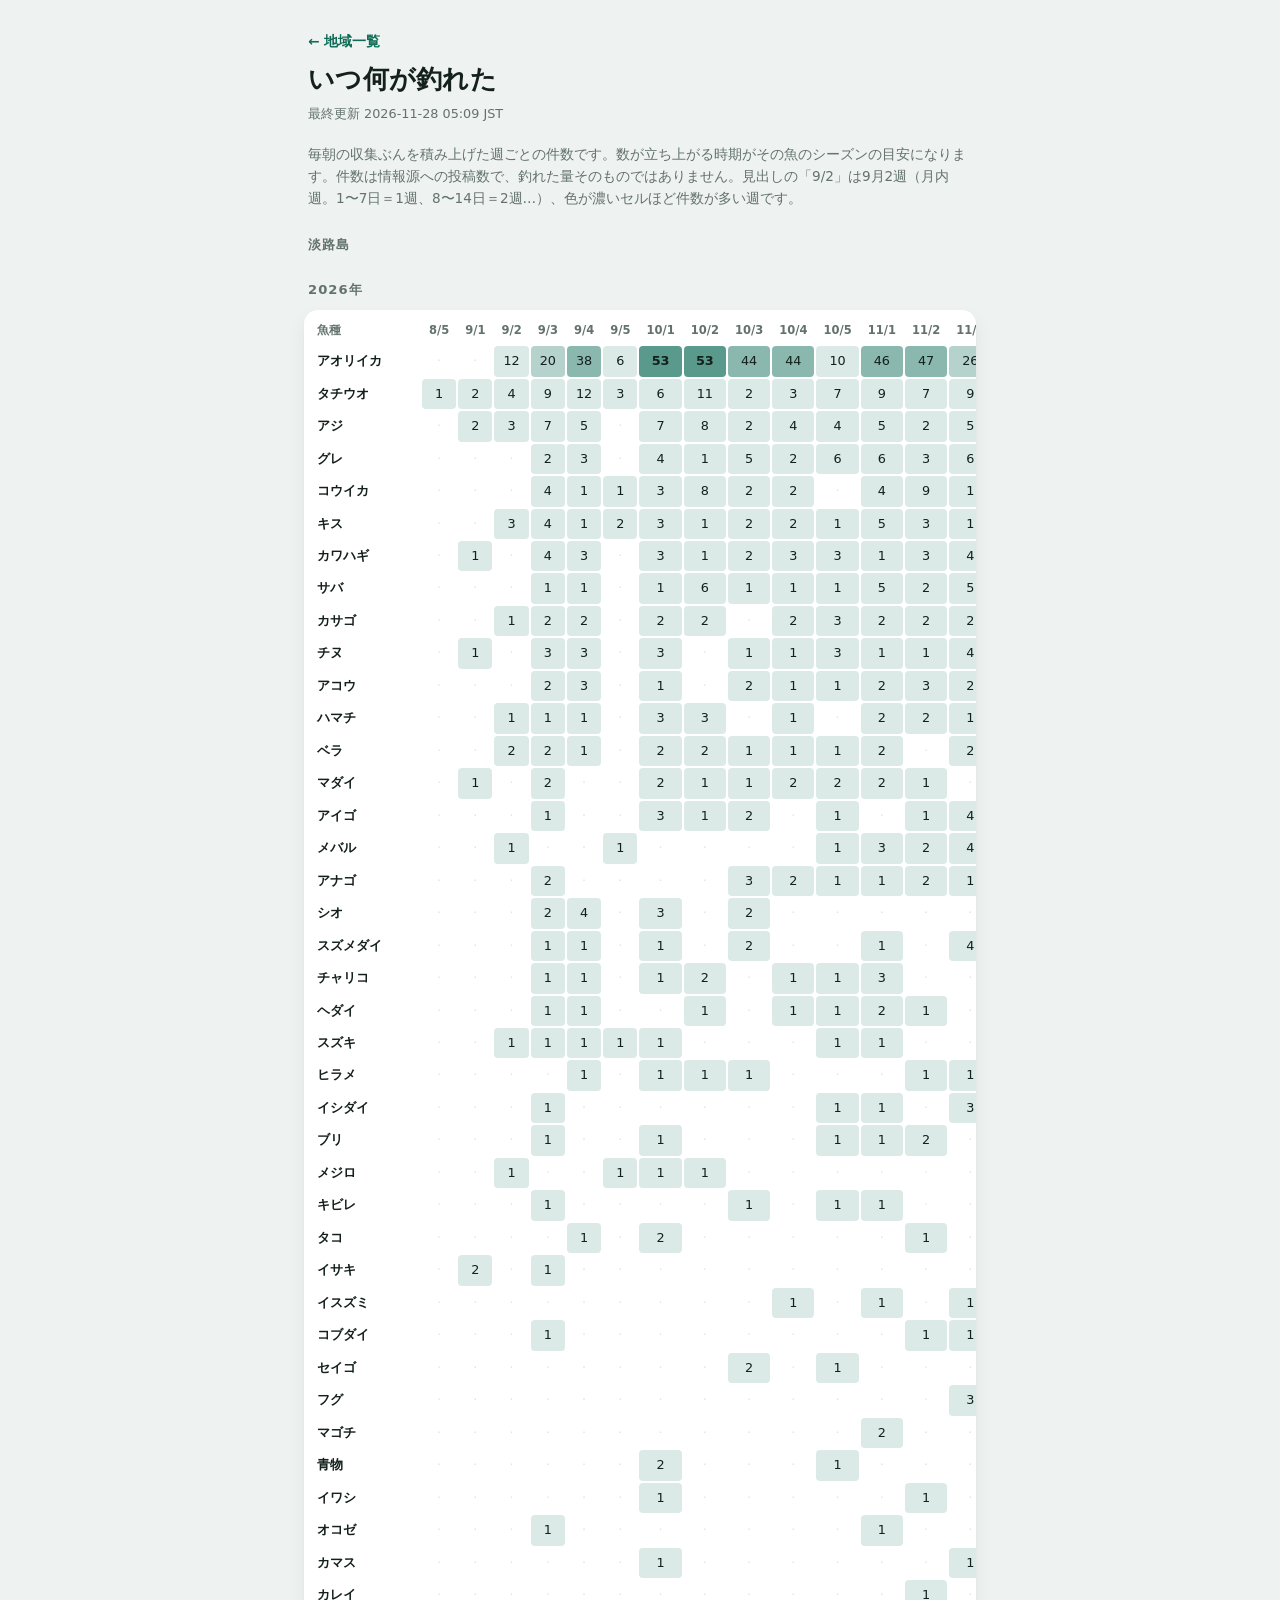
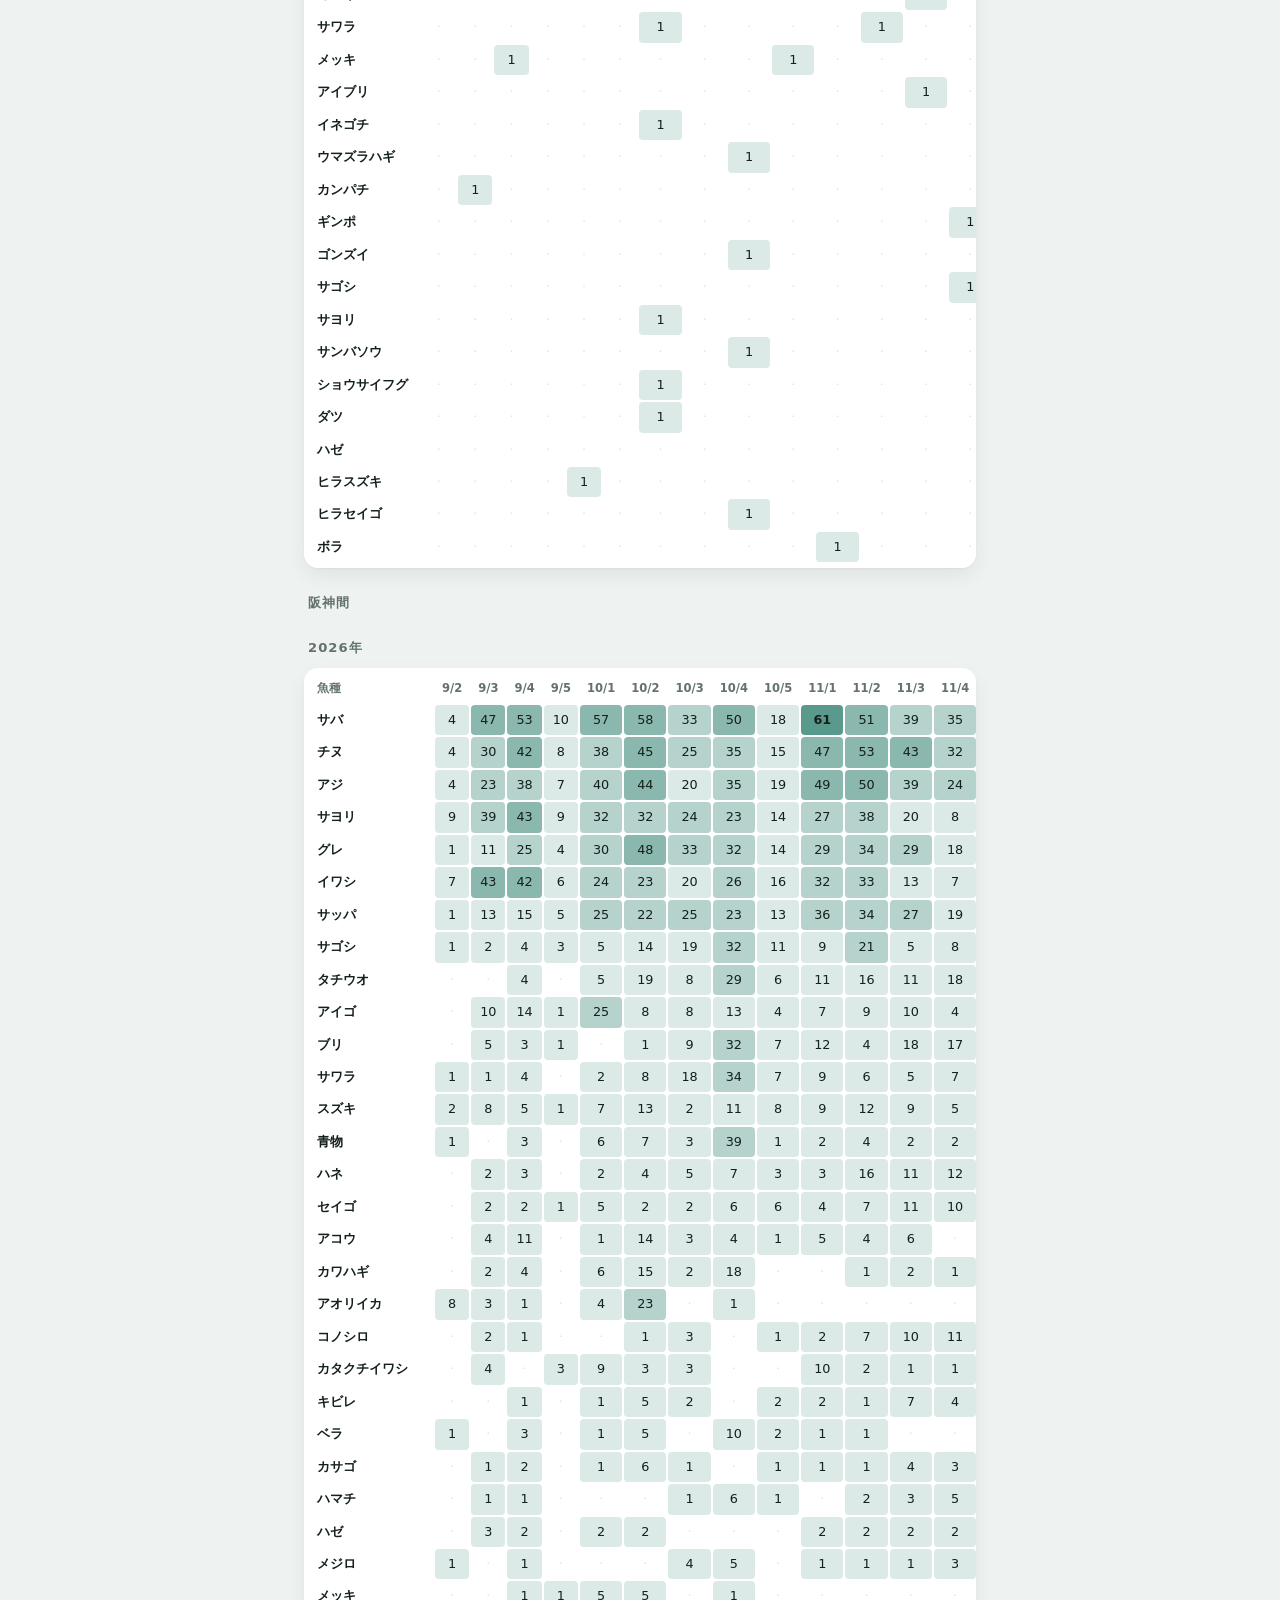
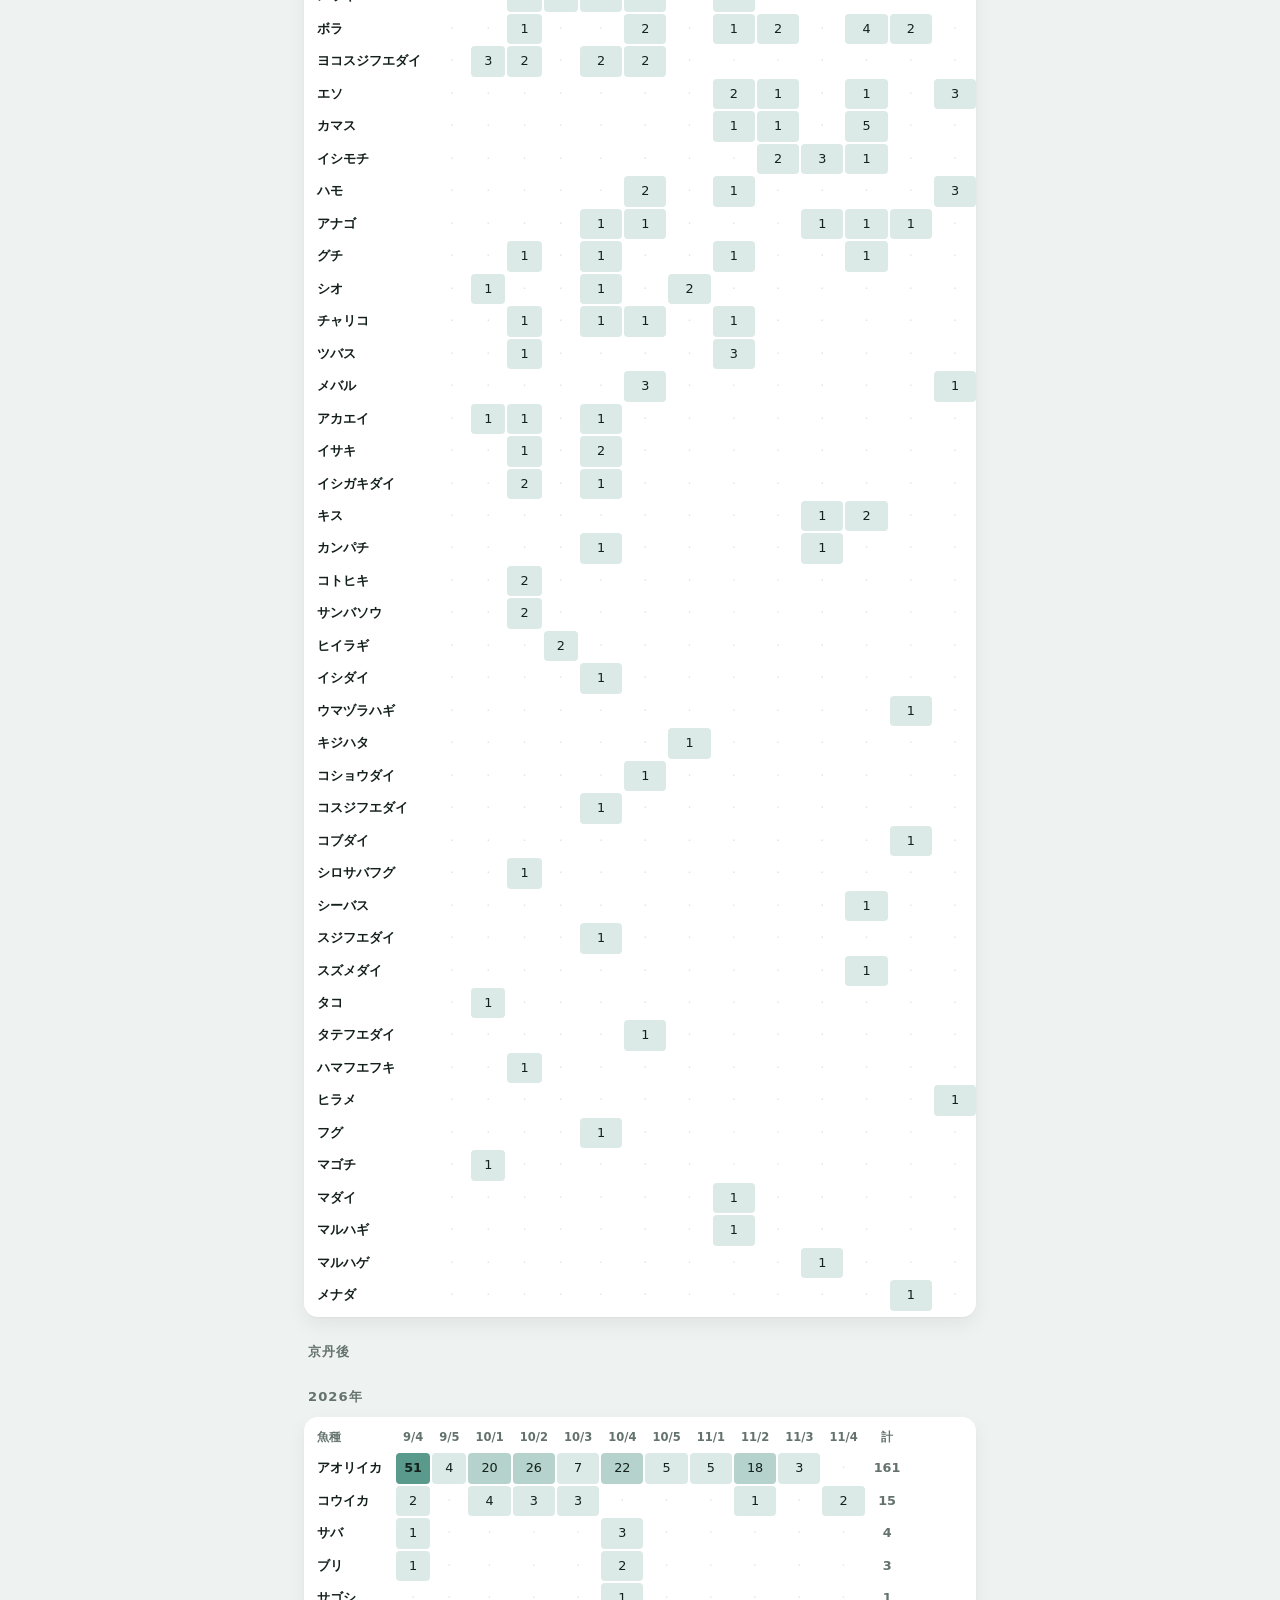
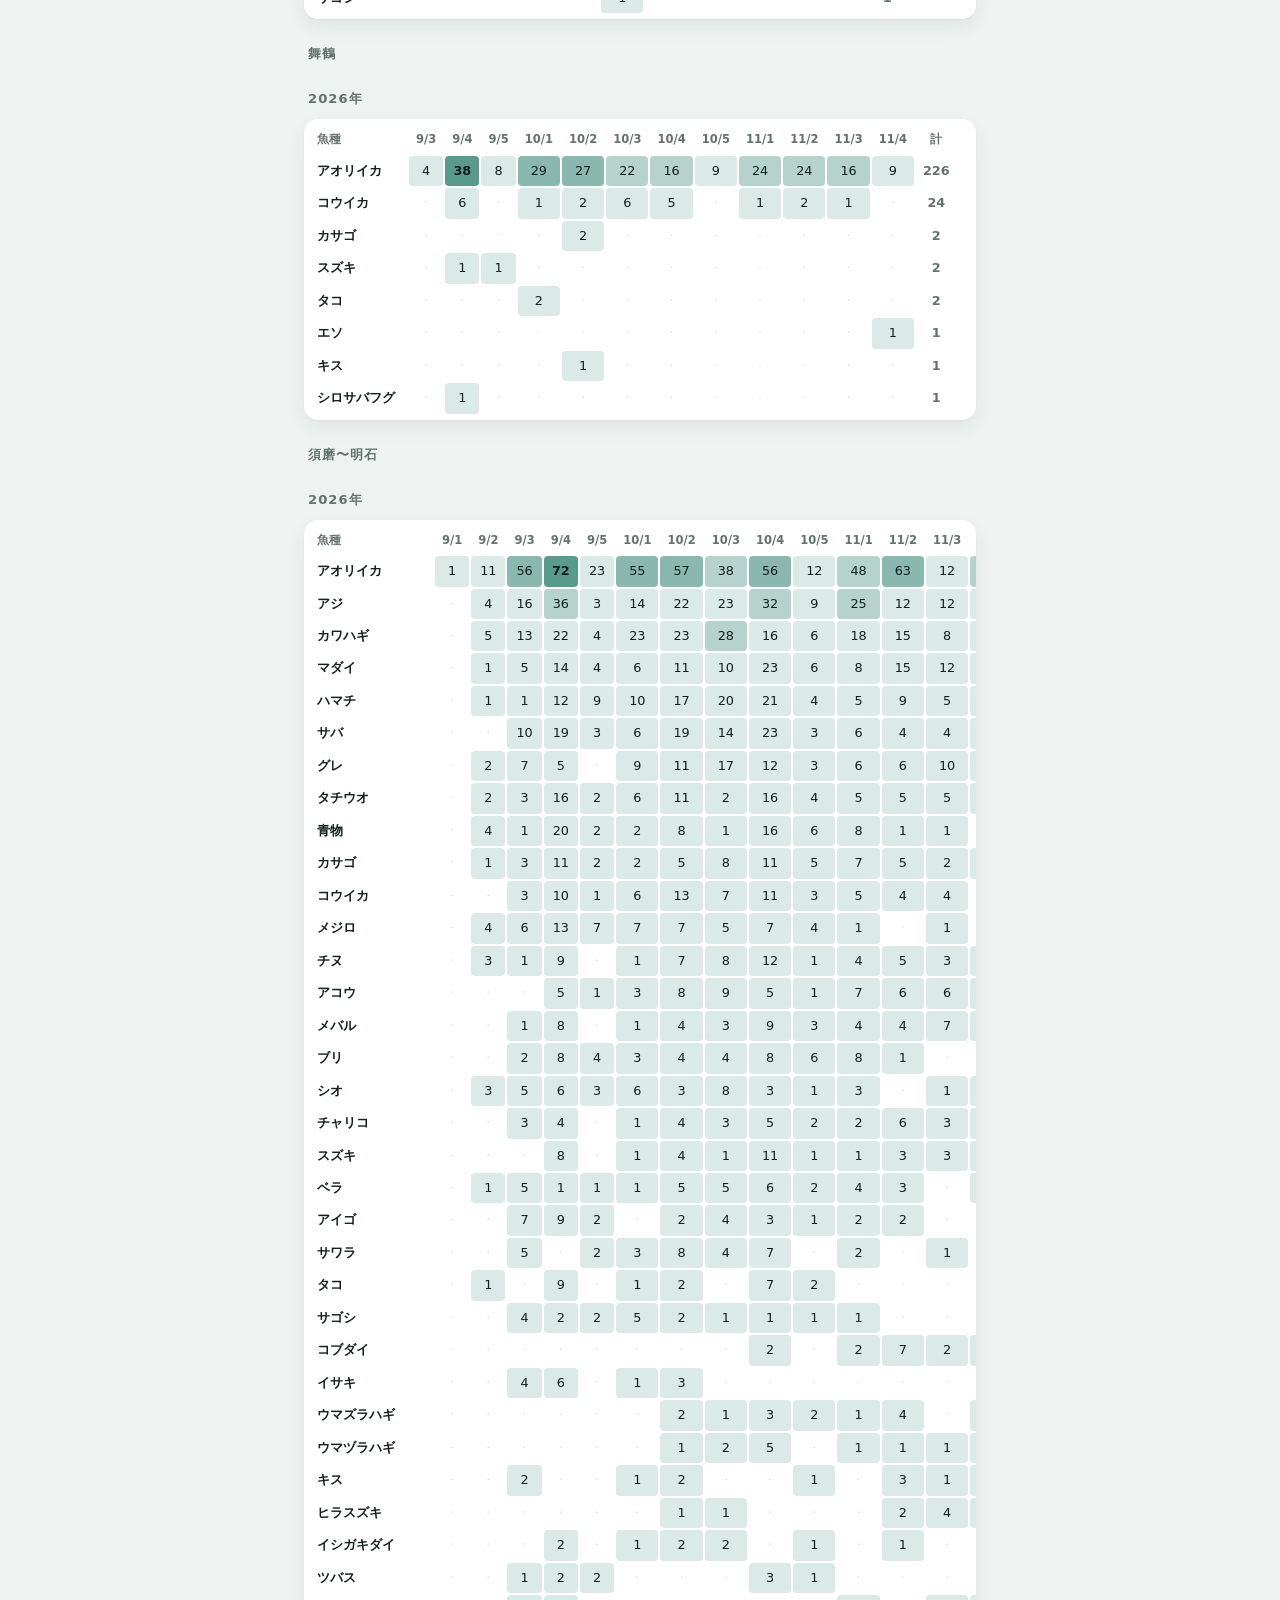
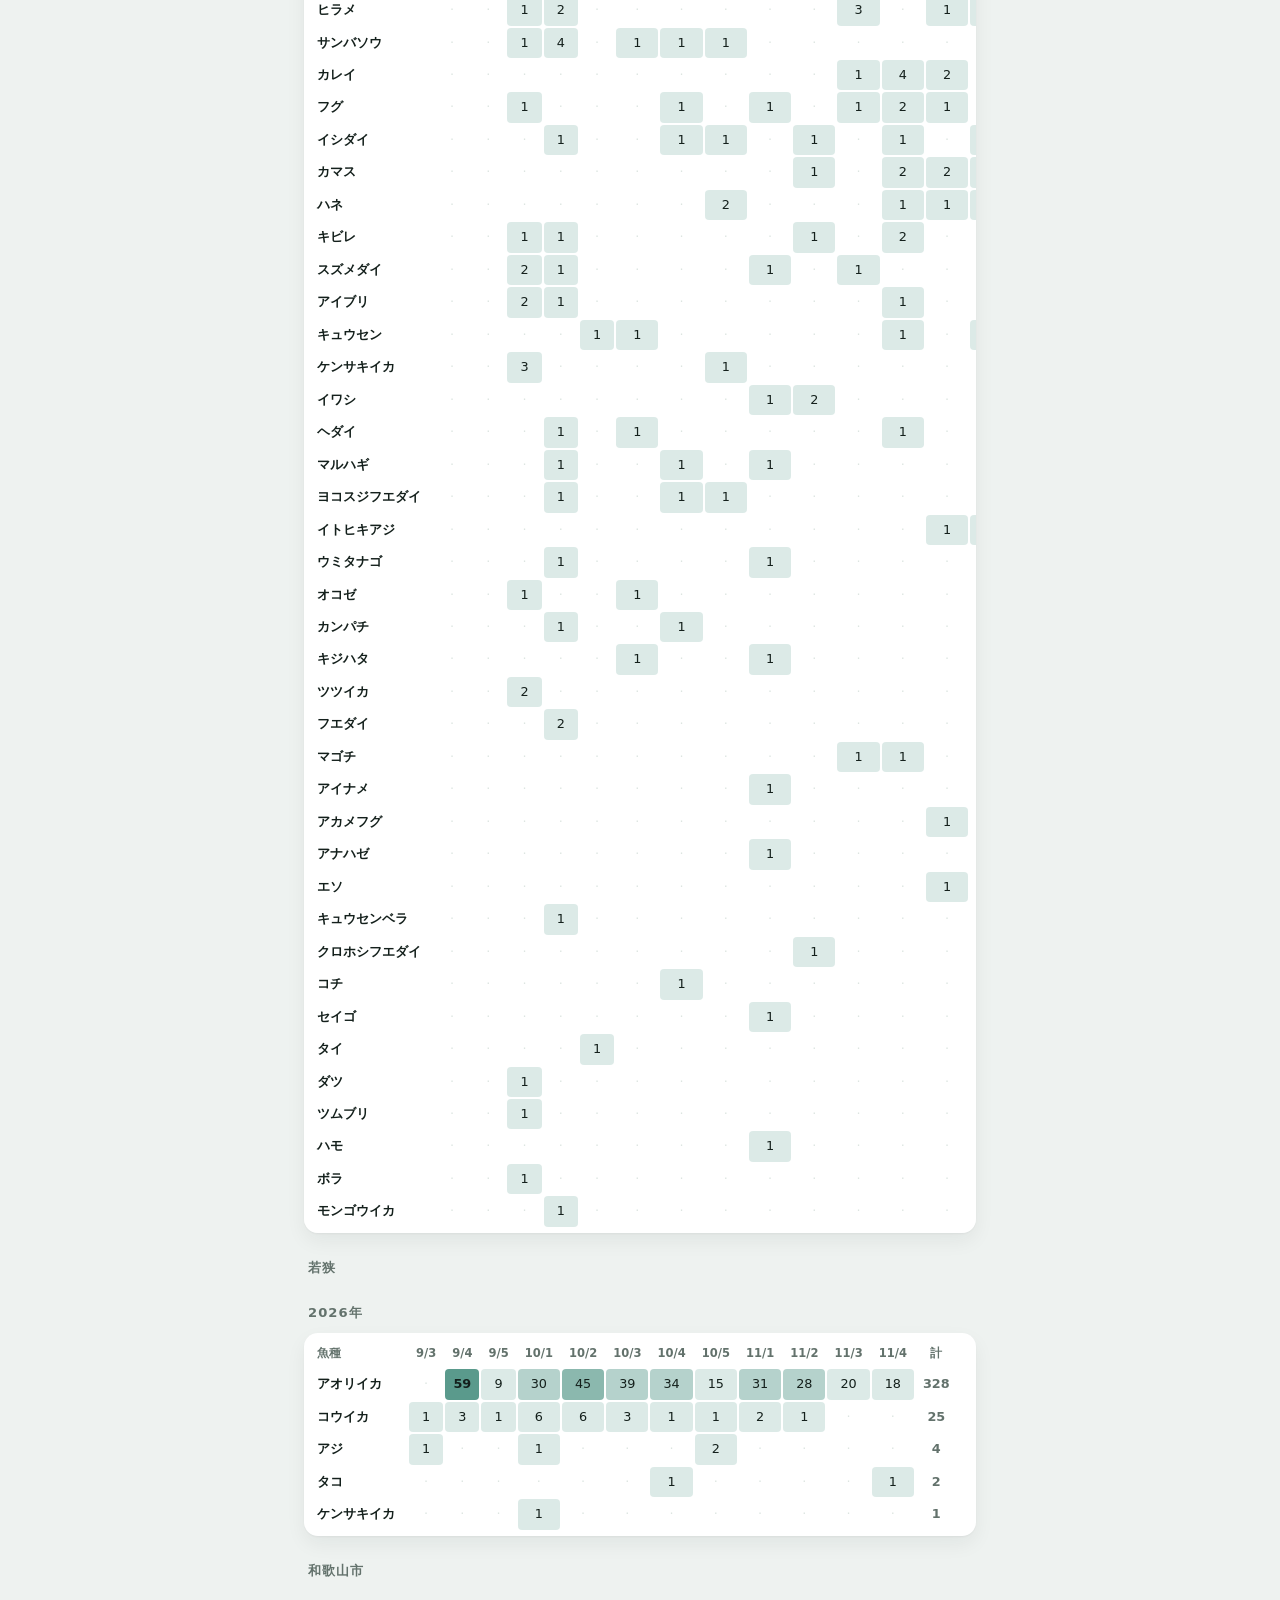
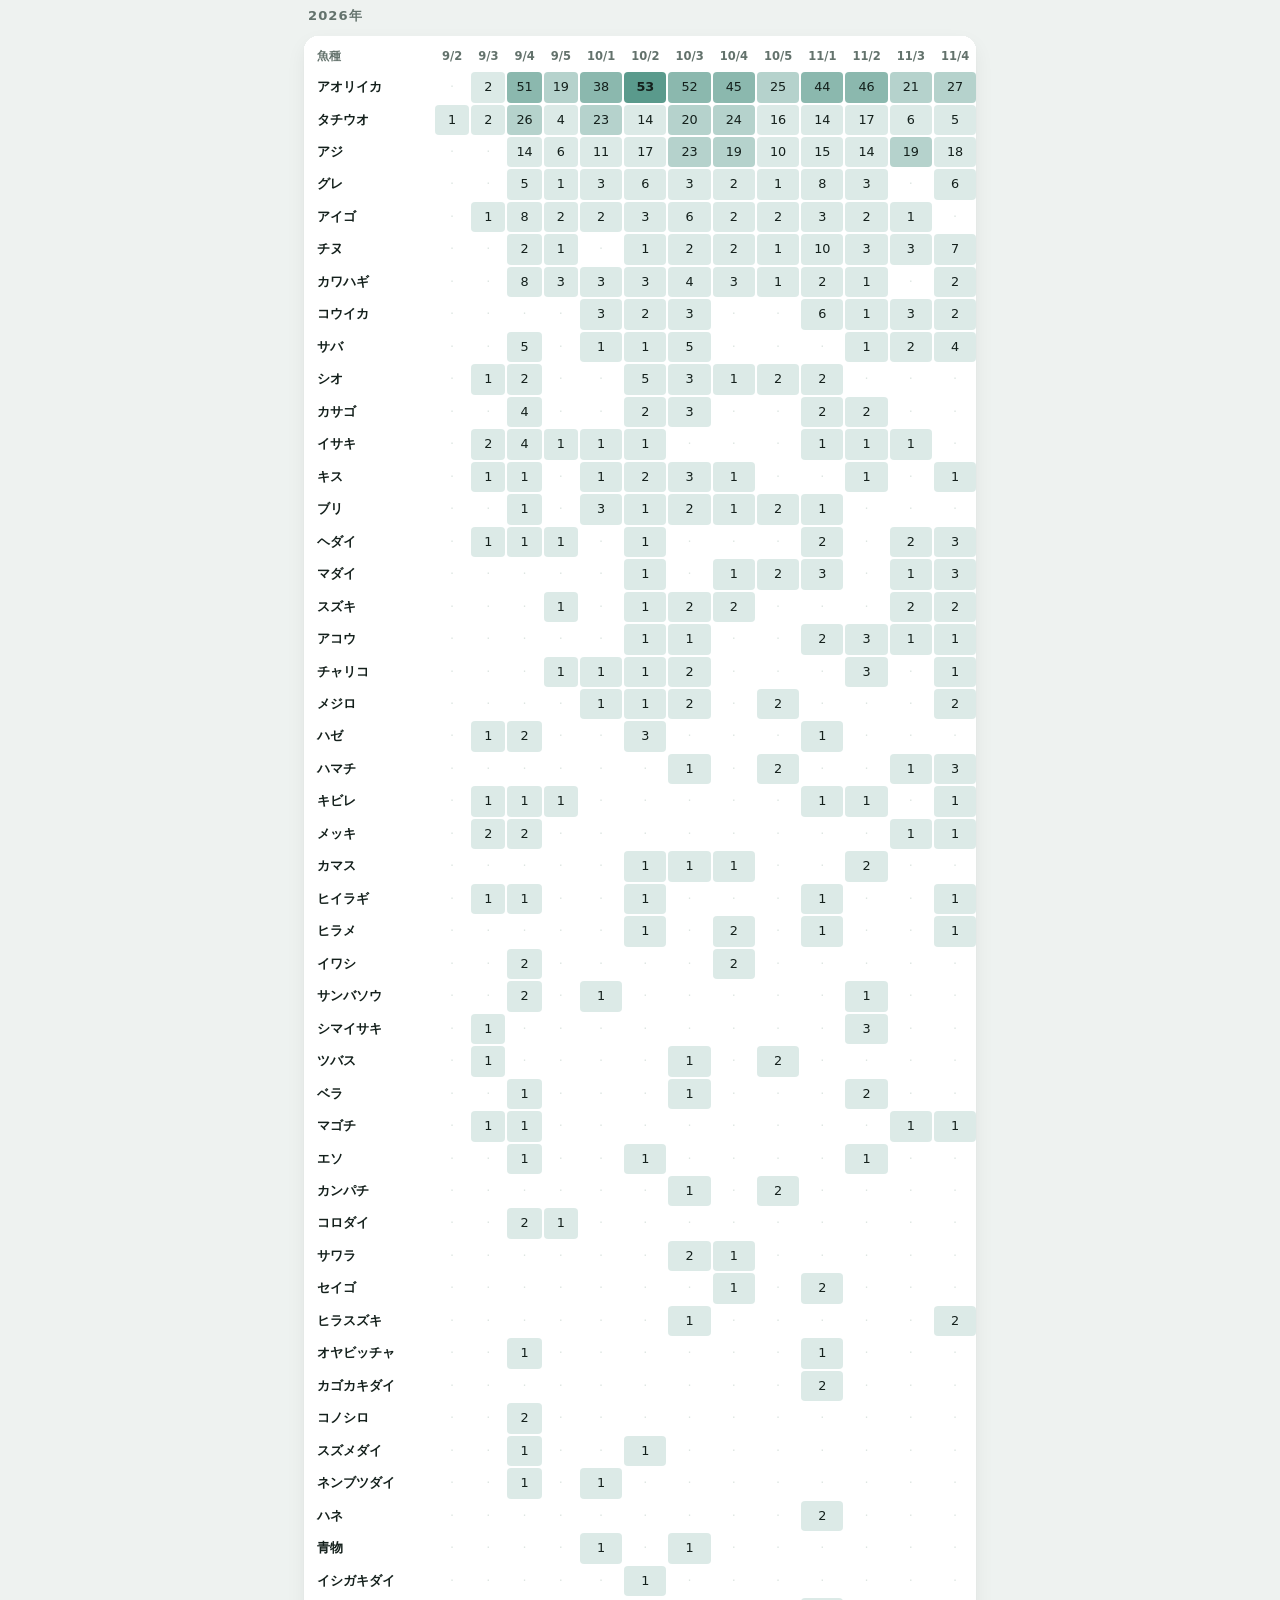
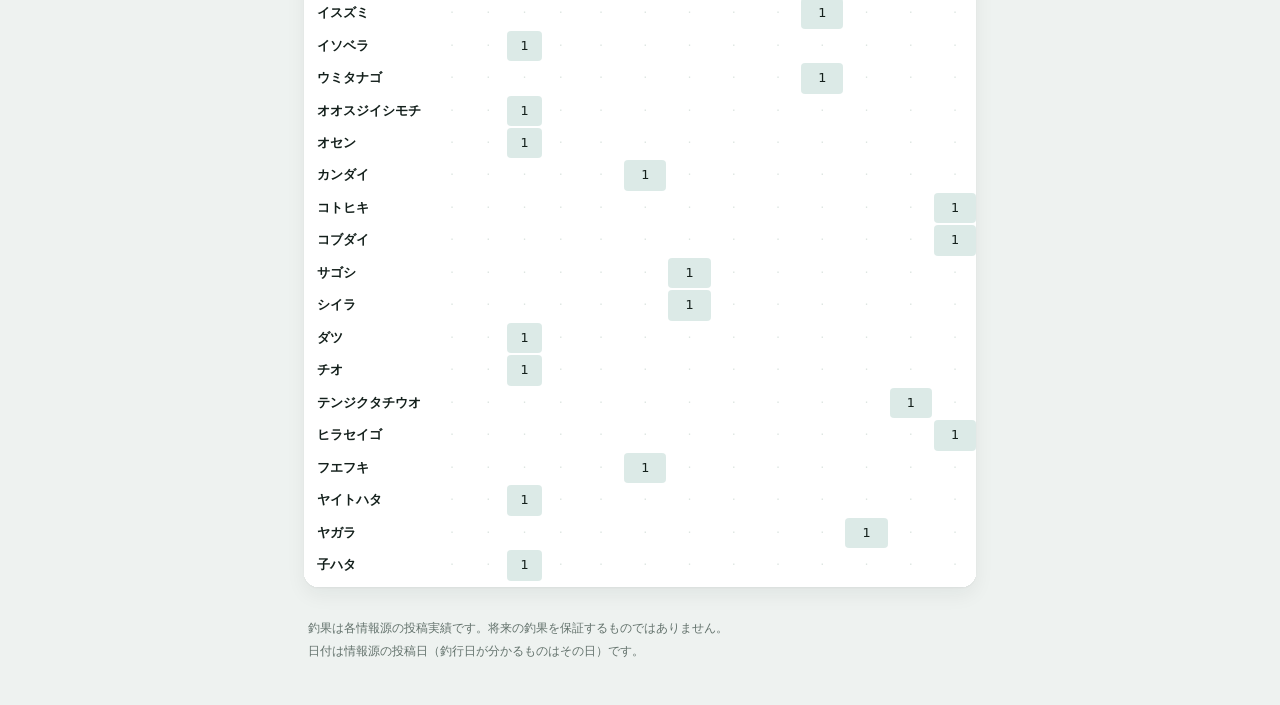
